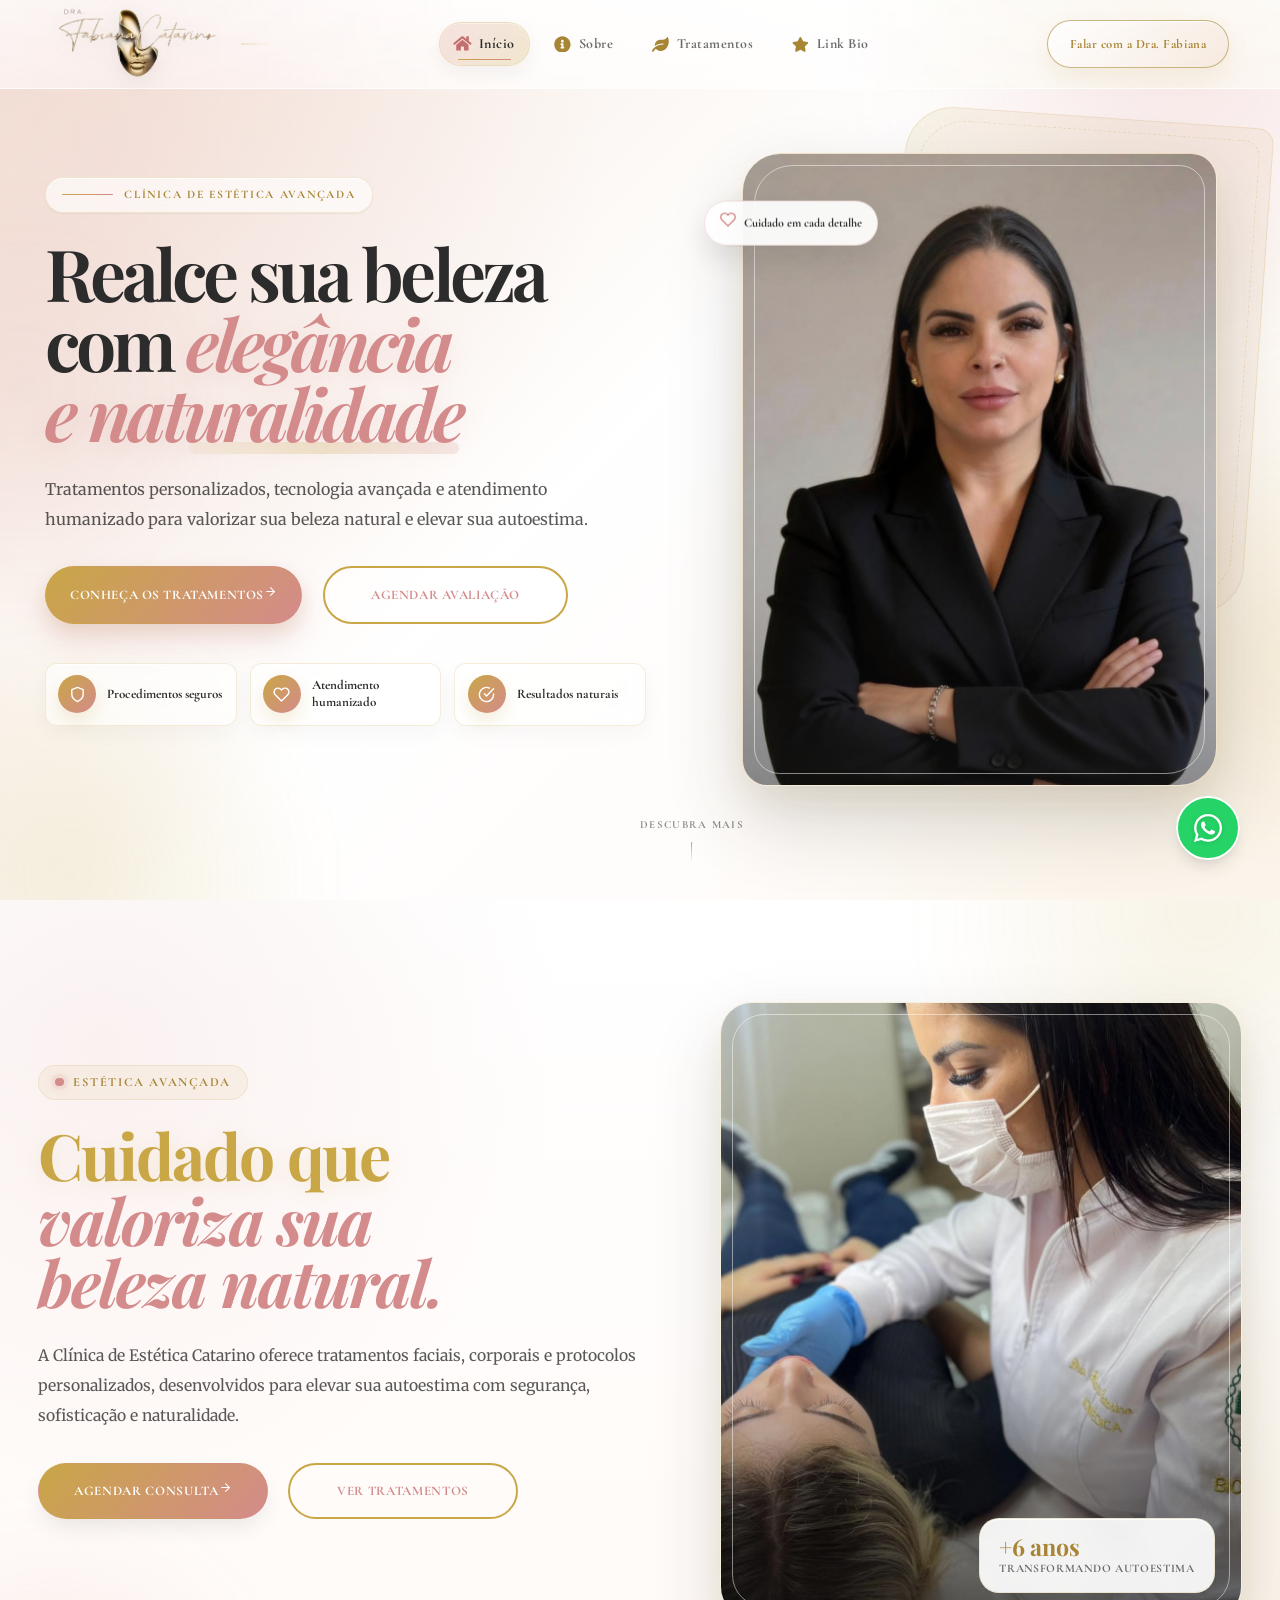
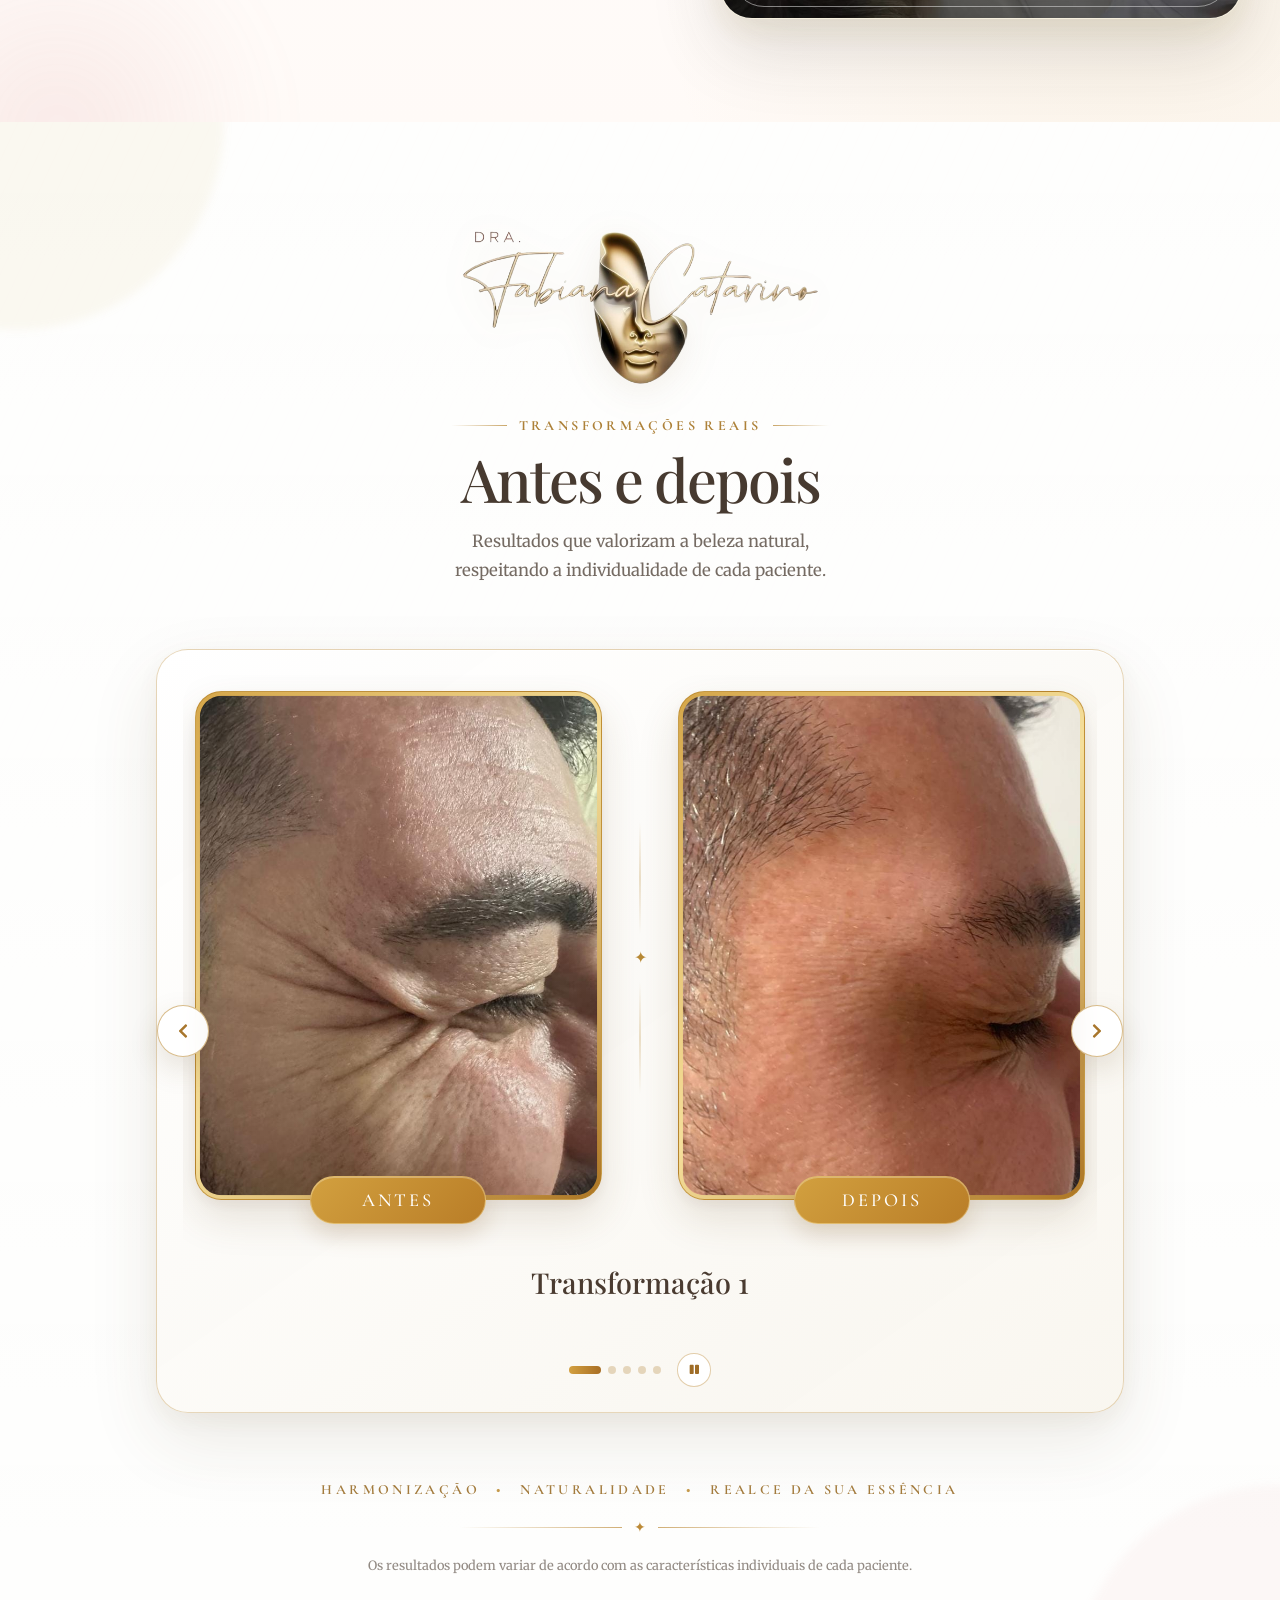
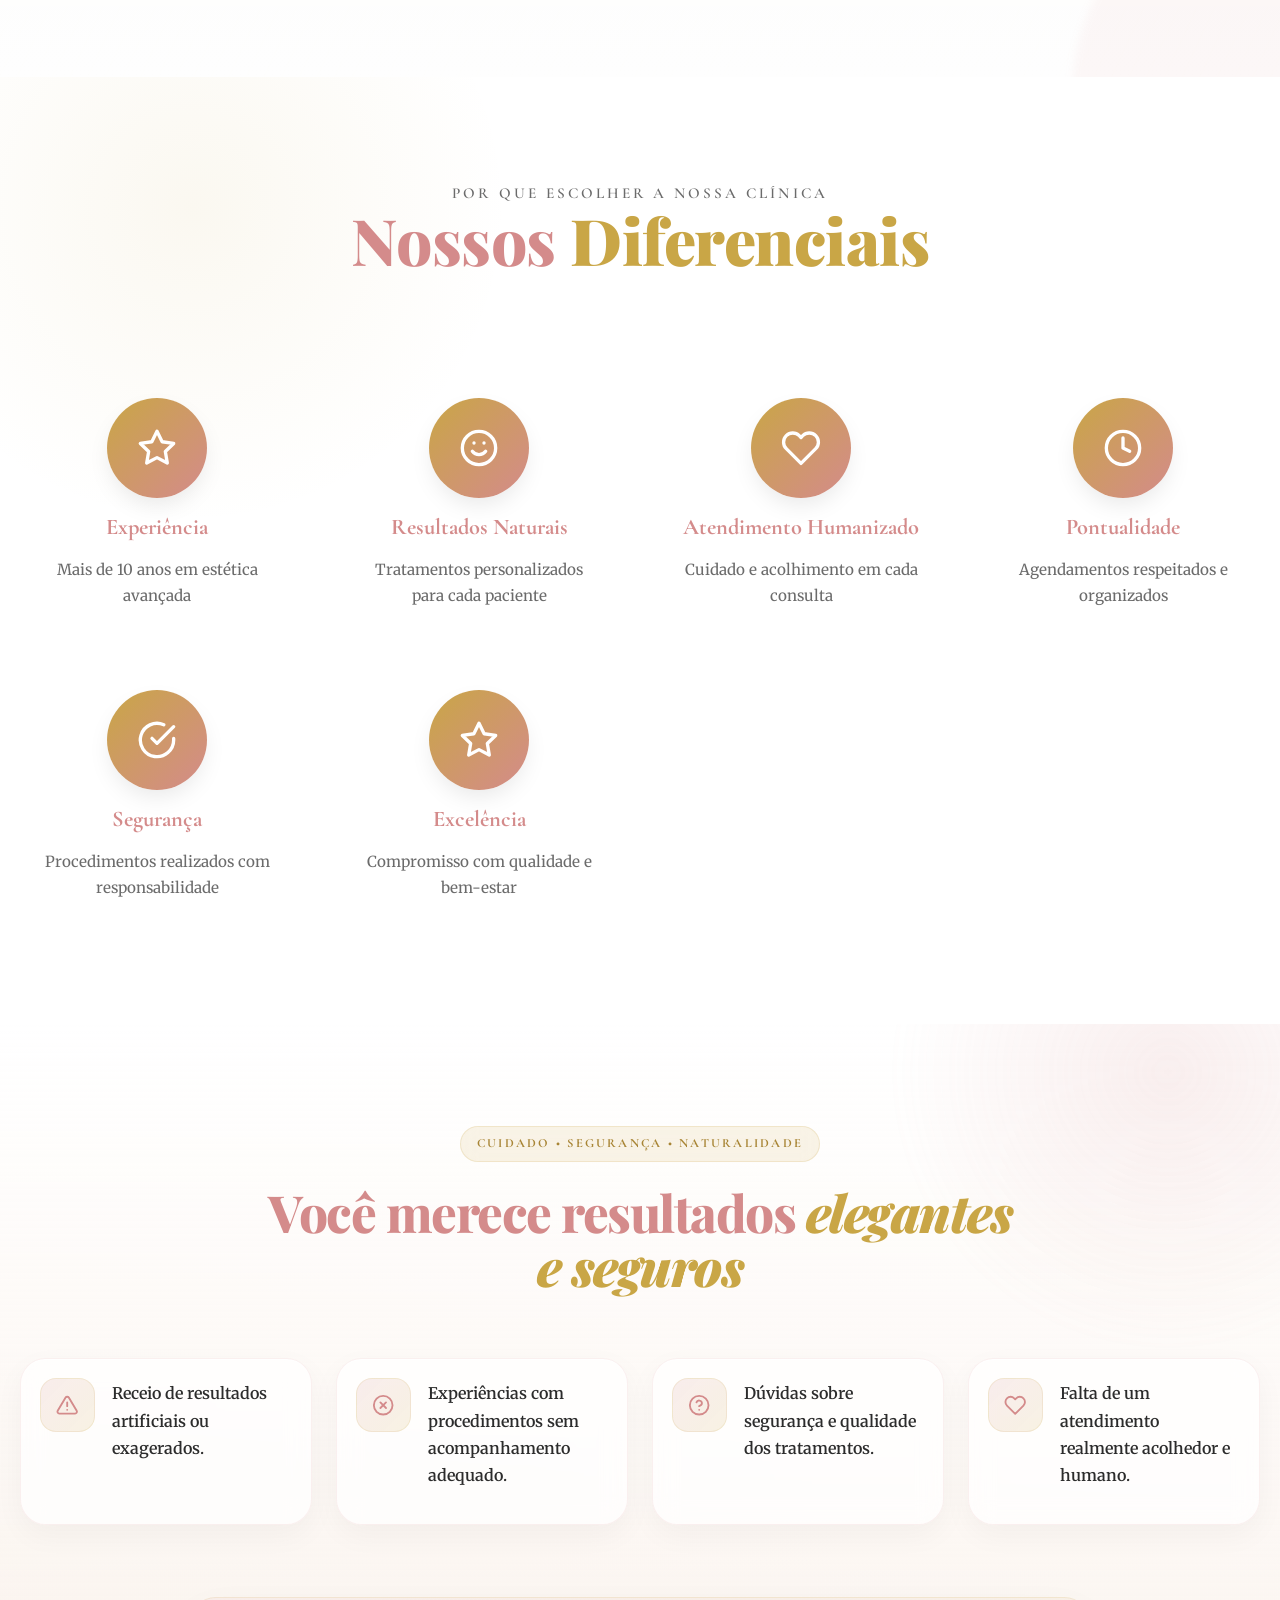
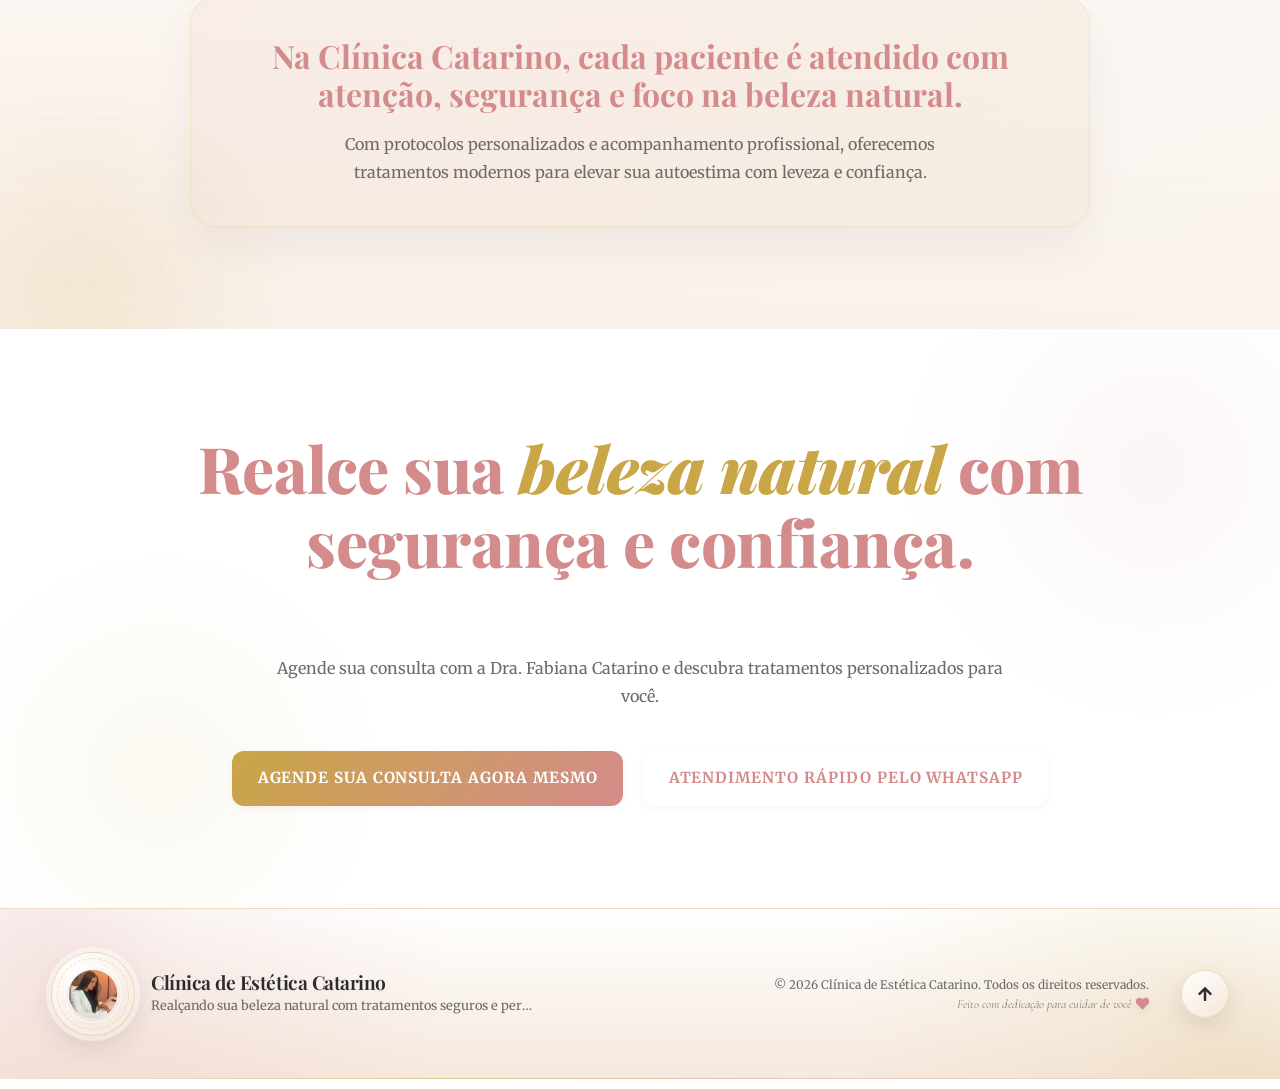
==== index.html @ 5b7b028b "Updates" ====
<!doctype html>
<html lang="pt-BR">
  <head>
    <meta charset="UTF-8" />

    <meta
      name="viewport"
      content="width=device-width, initial-scale=1, viewport-fit=cover"
    />

    <!-- =====================================================
         IDENTIDADE E SEO PRINCIPAL
    ====================================================== -->

    <title>Dra. Fabiana Catarino | Estética, Beleza e Naturalidade</title>

    <meta
      name="description"
      content="Tratamentos estéticos personalizados para valorizar sua beleza natural com cuidado, segurança e excelência. Conheça a Clínica de Estética Catarino."
    />

    <meta
      name="keywords"
      content="Dra. Fabiana Catarino, Clínica de Estética Catarino, estética facial, estética corporal, tratamentos estéticos, beleza natural, cuidados com a pele"
    />

    <meta
      name="author"
      content="Dra. Fabiana Catarino"
    />

    <meta
      name="application-name"
      content="Clínica de Estética Catarino"
    />

    <meta
      name="robots"
      content="index, follow, max-image-preview:large, max-snippet:-1, max-video-preview:-1"
    />

    <meta
      name="googlebot"
      content="index, follow, max-image-preview:large, max-snippet:-1, max-video-preview:-1"
    />

    <meta
      name="referrer"
      content="strict-origin-when-cross-origin"
    />

    <meta
      name="format-detection"
      content="telephone=yes"
    />

    <!-- =====================================================
         APARÊNCIA DO NAVEGADOR
    ====================================================== -->

    <meta
      name="theme-color"
      content="#f5e6da"
    />

    <meta
      name="color-scheme"
      content="light"
    />

    <!-- =====================================================
         URL CANÔNICA
    ====================================================== -->

    <link
      rel="canonical"
      href="https://drafabianacatarino.com.br/"
    />

    <!-- =====================================================
         FAVICONS
         Arquivos dentro de /public
    ====================================================== -->

    <link
      rel="icon"
      type="image/x-icon"
      href="/favicon.ico"
    />

    <link
      rel="icon"
      type="image/png"
      sizes="32x32"
      href="/favicon-32x32.png"
    />

    <link
      rel="icon"
      type="image/png"
      sizes="16x16"
      href="/favicon-16x16.png"
    />

    <link
      rel="apple-touch-icon"
      sizes="180x180"
      href="/apple-touch-icon.png"
    />

    <!-- =====================================================
         OPEN GRAPH
         WhatsApp, Facebook, Instagram e LinkedIn
    ====================================================== -->

    <meta
      property="og:locale"
      content="pt_BR"
    />

    <meta
      property="og:type"
      content="website"
    />

    <meta
      property="og:site_name"
      content="Clínica de Estética Catarino"
    />

    <meta
      property="og:title"
      content="Dra. Fabiana Catarino | Estética e Beleza Natural"
    />

    <meta
      property="og:description"
      content="Tratamentos estéticos personalizados para valorizar sua beleza com naturalidade, cuidado, segurança e excelência."
    />

    <meta
      property="og:url"
      content="https://drafabianacatarino.com.br/"
    />

    <meta
      property="og:image"
      content="https://drafabianacatarino.com.br/og-image.jpg"
    />

    <meta
      property="og:image:secure_url"
      content="https://drafabianacatarino.com.br/og-image.jpg"
    />

    <meta
      property="og:image:type"
      content="image/jpeg"
    />

    <meta
      property="og:image:width"
      content="1200"
    />

    <meta
      property="og:image:height"
      content="630"
    />

    <meta
      property="og:image:alt"
      content="Dra. Fabiana Catarino — tratamentos estéticos personalizados com naturalidade e excelência"
    />

    <!-- =====================================================
         X / TWITTER CARD
    ====================================================== -->

    <meta
      name="twitter:card"
      content="summary_large_image"
    />

    <meta
      name="twitter:title"
      content="Dra. Fabiana Catarino | Estética e Beleza Natural"
    />

    <meta
      name="twitter:description"
      content="Tratamentos estéticos personalizados para valorizar sua beleza com naturalidade, cuidado e excelência."
    />

    <meta
      name="twitter:image"
      content="https://drafabianacatarino.com.br/og-image.jpg"
    />

    <meta
      name="twitter:image:alt"
      content="Dra. Fabiana Catarino — estética, cuidado e beleza natural"
    />

    <!-- =====================================================
         DADOS ESTRUTURADOS
    ====================================================== -->

    <script type="application/ld+json">
      {
        "@context": "https://schema.org",
        "@type": "BeautySalon",
        "@id": "https://drafabianacatarino.com.br/#clinica",
        "name": "Clínica de Estética Catarino",
        "alternateName": "Dra. Fabiana Catarino",
        "url": "https://drafabianacatarino.com.br/",
        "logo": {
          "@type": "ImageObject",
          "url": "https://drafabianacatarino.com.br/logo.png"
        },
        "image": {
          "@type": "ImageObject",
          "url": "https://drafabianacatarino.com.br/og-image.jpg",
          "width": 1200,
          "height": 630
        },
        "description": "Tratamentos estéticos personalizados para valorizar a beleza natural com cuidado, segurança e excelência.",
        "telephone": "+55 11 92188-1464",
        "priceRange": "$$",
        "currenciesAccepted": "BRL",
        "paymentAccepted": "Dinheiro, PIX e cartão",
        "contactPoint": {
          "@type": "ContactPoint",
          "telephone": "+55 11 92188-1464",
          "contactType": "Atendimento e agendamento",
          "areaServed": "BR",
          "availableLanguage": [
            "Portuguese"
          ]
        },
        "sameAs": []
      }
    </script>
    <script type="module" crossorigin src="/assets/index-ChX_i7qS.js"></script>
    <link rel="stylesheet" crossorigin href="/assets/index-Ug-rXuHy.css">
  </head>

  <body>
    <div id="root"></div>

    <noscript>
      Você precisa habilitar o JavaScript para acessar o site da Clínica de
      Estética Catarino.
    </noscript>

  </body>
</html>
---- assets/index-Ug-rXuHy.css ----
@import"https://fonts.googleapis.com/css2?family=Cormorant+Garamond:ital,wght@0,300..700;1,300..700&family=Merriweather:ital,opsz,wght@0,18..144,300..900;1,18..144,300..900&family=Playfair+Display:ital,wght@0,400..900;1,400..900&display=swap";:root,:host{color-scheme:var(--mantine-color-scheme)}*,*:before,*:after{box-sizing:border-box}input,button,textarea,select{font:inherit}button,select{text-transform:none}body,:host{margin:0;font-family:var(--mantine-font-family);font-size:var(--mantine-font-size-md);line-height:var(--mantine-line-height);background-color:var(--mantine-color-body);color:var(--mantine-color-text);-webkit-font-smoothing:var(--mantine-webkit-font-smoothing);-moz-osx-font-smoothing:var(--mantine-moz-font-smoothing)}@media screen and (max-device-width:31.25em){body,:host{-webkit-text-size-adjust:100%}}@media(prefers-reduced-motion:reduce){[data-respect-reduced-motion] [data-reduce-motion]{transition:none;animation:none}}[data-mantine-color-scheme=light] .mantine-light-hidden,[data-mantine-color-scheme=dark] .mantine-dark-hidden{display:none}.mantine-focus-auto:focus-visible{outline:2px solid var(--mantine-primary-color-filled);outline-offset:calc(.125rem * var(--mantine-scale))}.mantine-focus-always:focus{outline:2px solid var(--mantine-primary-color-filled);outline-offset:calc(.125rem * var(--mantine-scale))}.mantine-focus-never:focus{outline:none}.mantine-active:active{transform:translateY(calc(.0625rem * var(--mantine-scale)))}fieldset:disabled .mantine-active:active{transform:none}:where([dir=rtl]) .mantine-rotate-rtl{transform:rotate(180deg)}:root,:host{--mantine-z-index-app: 100;--mantine-z-index-modal: 200;--mantine-z-index-popover: 300;--mantine-z-index-overlay: 400;--mantine-z-index-max: 9999;--mantine-scale: 1;--mantine-cursor-type: default;--mantine-webkit-font-smoothing: antialiased;--mantine-moz-font-smoothing: grayscale;--mantine-color-white: #fff;--mantine-color-black: #000;--mantine-line-height: 1.55;--mantine-font-family: -apple-system, BlinkMacSystemFont, Segoe UI, Roboto, Helvetica, Arial, sans-serif, Apple Color Emoji, Segoe UI Emoji;--mantine-font-family-monospace: ui-monospace, SFMono-Regular, Menlo, Monaco, Consolas, Liberation Mono, Courier New, monospace;--mantine-font-family-headings: -apple-system, BlinkMacSystemFont, Segoe UI, Roboto, Helvetica, Arial, sans-serif, Apple Color Emoji, Segoe UI Emoji;--mantine-heading-font-weight: 700;--mantine-heading-text-wrap: wrap;--mantine-radius-default: calc(.5rem * var(--mantine-scale));--mantine-primary-color-filled: var(--mantine-color-blue-filled);--mantine-primary-color-filled-hover: var(--mantine-color-blue-filled-hover);--mantine-primary-color-light: var(--mantine-color-blue-light);--mantine-primary-color-light-hover: var(--mantine-color-blue-light-hover);--mantine-primary-color-light-color: var(--mantine-color-blue-light-color);--mantine-breakpoint-xs: 36em;--mantine-breakpoint-sm: 48em;--mantine-breakpoint-md: 62em;--mantine-breakpoint-lg: 75em;--mantine-breakpoint-xl: 88em;--mantine-spacing-xs: calc(.625rem * var(--mantine-scale));--mantine-spacing-sm: calc(.75rem * var(--mantine-scale));--mantine-spacing-md: calc(1rem * var(--mantine-scale));--mantine-spacing-lg: calc(1.25rem * var(--mantine-scale));--mantine-spacing-xl: calc(2rem * var(--mantine-scale));--mantine-font-size-xs: calc(.75rem * var(--mantine-scale));--mantine-font-size-sm: calc(.875rem * var(--mantine-scale));--mantine-font-size-md: calc(1rem * var(--mantine-scale));--mantine-font-size-lg: calc(1.125rem * var(--mantine-scale));--mantine-font-size-xl: calc(1.25rem * var(--mantine-scale));--mantine-line-height-xs: 1.4;--mantine-line-height-sm: 1.45;--mantine-line-height-md: 1.55;--mantine-line-height-lg: 1.6;--mantine-line-height-xl: 1.65;--mantine-shadow-xs: 0 calc(.0625rem * var(--mantine-scale)) calc(.1875rem * var(--mantine-scale)) rgba(0, 0, 0, .05), 0 calc(.0625rem * var(--mantine-scale)) calc(.125rem * var(--mantine-scale)) rgba(0, 0, 0, .1);--mantine-shadow-sm: 0 calc(.0625rem * var(--mantine-scale)) calc(.1875rem * var(--mantine-scale)) rgba(0, 0, 0, .05), rgba(0, 0, 0, .05) 0 calc(.625rem * var(--mantine-scale)) calc(.9375rem * var(--mantine-scale)) calc(-.3125rem * var(--mantine-scale)), rgba(0, 0, 0, .04) 0 calc(.4375rem * var(--mantine-scale)) calc(.4375rem * var(--mantine-scale)) calc(-.3125rem * var(--mantine-scale));--mantine-shadow-md: 0 calc(.0625rem * var(--mantine-scale)) calc(.1875rem * var(--mantine-scale)) rgba(0, 0, 0, .05), rgba(0, 0, 0, .05) 0 calc(1.25rem * var(--mantine-scale)) calc(1.5625rem * var(--mantine-scale)) calc(-.3125rem * var(--mantine-scale)), rgba(0, 0, 0, .04) 0 calc(.625rem * var(--mantine-scale)) calc(.625rem * var(--mantine-scale)) calc(-.3125rem * var(--mantine-scale));--mantine-shadow-lg: 0 calc(.0625rem * var(--mantine-scale)) calc(.1875rem * var(--mantine-scale)) rgba(0, 0, 0, .05), rgba(0, 0, 0, .05) 0 calc(1.75rem * var(--mantine-scale)) calc(1.4375rem * var(--mantine-scale)) calc(-.4375rem * var(--mantine-scale)), rgba(0, 0, 0, .04) 0 calc(.75rem * var(--mantine-scale)) calc(.75rem * var(--mantine-scale)) calc(-.4375rem * var(--mantine-scale));--mantine-shadow-xl: 0 calc(.0625rem * var(--mantine-scale)) calc(.1875rem * var(--mantine-scale)) rgba(0, 0, 0, .05), rgba(0, 0, 0, .05) 0 calc(2.25rem * var(--mantine-scale)) calc(1.75rem * var(--mantine-scale)) calc(-.4375rem * var(--mantine-scale)), rgba(0, 0, 0, .04) 0 calc(1.0625rem * var(--mantine-scale)) calc(1.0625rem * var(--mantine-scale)) calc(-.4375rem * var(--mantine-scale));--mantine-radius-xs: calc(.125rem * var(--mantine-scale));--mantine-radius-sm: calc(.25rem * var(--mantine-scale));--mantine-radius-md: calc(.5rem * var(--mantine-scale));--mantine-radius-lg: calc(1rem * var(--mantine-scale));--mantine-radius-xl: calc(2rem * var(--mantine-scale));--mantine-font-weight-regular: 400;--mantine-font-weight-medium: 600;--mantine-font-weight-bold: 700;--mantine-primary-color-0: var(--mantine-color-blue-0);--mantine-primary-color-1: var(--mantine-color-blue-1);--mantine-primary-color-2: var(--mantine-color-blue-2);--mantine-primary-color-3: var(--mantine-color-blue-3);--mantine-primary-color-4: var(--mantine-color-blue-4);--mantine-primary-color-5: var(--mantine-color-blue-5);--mantine-primary-color-6: var(--mantine-color-blue-6);--mantine-primary-color-7: var(--mantine-color-blue-7);--mantine-primary-color-8: var(--mantine-color-blue-8);--mantine-primary-color-9: var(--mantine-color-blue-9);--mantine-color-dark-0: #c9c9c9;--mantine-color-dark-1: #b8b8b8;--mantine-color-dark-2: #828282;--mantine-color-dark-3: #696969;--mantine-color-dark-4: #424242;--mantine-color-dark-5: #3b3b3b;--mantine-color-dark-6: #2e2e2e;--mantine-color-dark-7: #242424;--mantine-color-dark-8: #1f1f1f;--mantine-color-dark-9: #141414;--mantine-color-gray-0: #f8f9fa;--mantine-color-gray-1: #f1f3f5;--mantine-color-gray-2: #e9ecef;--mantine-color-gray-3: #dee2e6;--mantine-color-gray-4: #ced4da;--mantine-color-gray-5: #adb5bd;--mantine-color-gray-6: #868e96;--mantine-color-gray-7: #495057;--mantine-color-gray-8: #343a40;--mantine-color-gray-9: #212529;--mantine-color-red-0: #fff5f5;--mantine-color-red-1: #ffe3e3;--mantine-color-red-2: #ffc9c9;--mantine-color-red-3: #ffa8a8;--mantine-color-red-4: #ff8787;--mantine-color-red-5: #ff6b6b;--mantine-color-red-6: #fa5252;--mantine-color-red-7: #f03e3e;--mantine-color-red-8: #e03131;--mantine-color-red-9: #c92a2a;--mantine-color-pink-0: #fff0f6;--mantine-color-pink-1: #ffdeeb;--mantine-color-pink-2: #fcc2d7;--mantine-color-pink-3: #faa2c1;--mantine-color-pink-4: #f783ac;--mantine-color-pink-5: #f06595;--mantine-color-pink-6: #e64980;--mantine-color-pink-7: #d6336c;--mantine-color-pink-8: #c2255c;--mantine-color-pink-9: #a61e4d;--mantine-color-grape-0: #f8f0fc;--mantine-color-grape-1: #f3d9fa;--mantine-color-grape-2: #eebefa;--mantine-color-grape-3: #e599f7;--mantine-color-grape-4: #da77f2;--mantine-color-grape-5: #cc5de8;--mantine-color-grape-6: #be4bdb;--mantine-color-grape-7: #ae3ec9;--mantine-color-grape-8: #9c36b5;--mantine-color-grape-9: #862e9c;--mantine-color-violet-0: #f3f0ff;--mantine-color-violet-1: #e5dbff;--mantine-color-violet-2: #d0bfff;--mantine-color-violet-3: #b197fc;--mantine-color-violet-4: #9775fa;--mantine-color-violet-5: #845ef7;--mantine-color-violet-6: #7950f2;--mantine-color-violet-7: #7048e8;--mantine-color-violet-8: #6741d9;--mantine-color-violet-9: #5f3dc4;--mantine-color-indigo-0: #edf2ff;--mantine-color-indigo-1: #dbe4ff;--mantine-color-indigo-2: #bac8ff;--mantine-color-indigo-3: #91a7ff;--mantine-color-indigo-4: #748ffc;--mantine-color-indigo-5: #5c7cfa;--mantine-color-indigo-6: #4c6ef5;--mantine-color-indigo-7: #4263eb;--mantine-color-indigo-8: #3b5bdb;--mantine-color-indigo-9: #364fc7;--mantine-color-blue-0: #e7f5ff;--mantine-color-blue-1: #d0ebff;--mantine-color-blue-2: #a5d8ff;--mantine-color-blue-3: #74c0fc;--mantine-color-blue-4: #4dabf7;--mantine-color-blue-5: #339af0;--mantine-color-blue-6: #228be6;--mantine-color-blue-7: #1c7ed6;--mantine-color-blue-8: #1971c2;--mantine-color-blue-9: #1864ab;--mantine-color-cyan-0: #e3fafc;--mantine-color-cyan-1: #c5f6fa;--mantine-color-cyan-2: #99e9f2;--mantine-color-cyan-3: #66d9e8;--mantine-color-cyan-4: #3bc9db;--mantine-color-cyan-5: #22b8cf;--mantine-color-cyan-6: #15aabf;--mantine-color-cyan-7: #1098ad;--mantine-color-cyan-8: #0c8599;--mantine-color-cyan-9: #0b7285;--mantine-color-teal-0: #e6fcf5;--mantine-color-teal-1: #c3fae8;--mantine-color-teal-2: #96f2d7;--mantine-color-teal-3: #63e6be;--mantine-color-teal-4: #38d9a9;--mantine-color-teal-5: #20c997;--mantine-color-teal-6: #12b886;--mantine-color-teal-7: #0ca678;--mantine-color-teal-8: #099268;--mantine-color-teal-9: #087f5b;--mantine-color-green-0: #ebfbee;--mantine-color-green-1: #d3f9d8;--mantine-color-green-2: #b2f2bb;--mantine-color-green-3: #8ce99a;--mantine-color-green-4: #69db7c;--mantine-color-green-5: #51cf66;--mantine-color-green-6: #40c057;--mantine-color-green-7: #37b24d;--mantine-color-green-8: #2f9e44;--mantine-color-green-9: #2b8a3e;--mantine-color-lime-0: #f4fce3;--mantine-color-lime-1: #e9fac8;--mantine-color-lime-2: #d8f5a2;--mantine-color-lime-3: #c0eb75;--mantine-color-lime-4: #a9e34b;--mantine-color-lime-5: #94d82d;--mantine-color-lime-6: #82c91e;--mantine-color-lime-7: #74b816;--mantine-color-lime-8: #66a80f;--mantine-color-lime-9: #5c940d;--mantine-color-yellow-0: #fff9db;--mantine-color-yellow-1: #fff3bf;--mantine-color-yellow-2: #ffec99;--mantine-color-yellow-3: #ffe066;--mantine-color-yellow-4: #ffd43b;--mantine-color-yellow-5: #fcc419;--mantine-color-yellow-6: #fab005;--mantine-color-yellow-7: #f59f00;--mantine-color-yellow-8: #f08c00;--mantine-color-yellow-9: #e67700;--mantine-color-orange-0: #fff4e6;--mantine-color-orange-1: #ffe8cc;--mantine-color-orange-2: #ffd8a8;--mantine-color-orange-3: #ffc078;--mantine-color-orange-4: #ffa94d;--mantine-color-orange-5: #ff922b;--mantine-color-orange-6: #fd7e14;--mantine-color-orange-7: #f76707;--mantine-color-orange-8: #e8590c;--mantine-color-orange-9: #d9480f;--mantine-h1-font-size: calc(2.125rem * var(--mantine-scale));--mantine-h1-line-height: 1.3;--mantine-h1-font-weight: 700;--mantine-h2-font-size: calc(1.625rem * var(--mantine-scale));--mantine-h2-line-height: 1.35;--mantine-h2-font-weight: 700;--mantine-h3-font-size: calc(1.375rem * var(--mantine-scale));--mantine-h3-line-height: 1.4;--mantine-h3-font-weight: 700;--mantine-h4-font-size: calc(1.125rem * var(--mantine-scale));--mantine-h4-line-height: 1.45;--mantine-h4-font-weight: 700;--mantine-h5-font-size: calc(1rem * var(--mantine-scale));--mantine-h5-line-height: 1.5;--mantine-h5-font-weight: 700;--mantine-h6-font-size: calc(.875rem * var(--mantine-scale));--mantine-h6-line-height: 1.5;--mantine-h6-font-weight: 700}:root[data-mantine-color-scheme=dark],:host([data-mantine-color-scheme="dark"]){--mantine-color-scheme: dark;--mantine-primary-color-contrast: var(--mantine-color-white);--mantine-color-bright: var(--mantine-color-white);--mantine-color-text: var(--mantine-color-dark-0);--mantine-color-body: var(--mantine-color-dark-7);--mantine-color-error: var(--mantine-color-red-8);--mantine-color-success: var(--mantine-color-teal-8);--mantine-color-placeholder: var(--mantine-color-dark-3);--mantine-color-anchor: var(--mantine-color-blue-4);--mantine-color-default: var(--mantine-color-dark-6);--mantine-color-default-hover: var(--mantine-color-dark-5);--mantine-color-default-color: var(--mantine-color-white);--mantine-color-default-border: var(--mantine-color-dark-4);--mantine-color-dimmed: var(--mantine-color-dark-2);--mantine-color-disabled: var(--mantine-color-dark-6);--mantine-color-disabled-color: var(--mantine-color-dark-3);--mantine-color-disabled-border: var(--mantine-color-dark-4);--mantine-color-dark-text: var(--mantine-color-dark-4);--mantine-color-dark-filled: var(--mantine-color-dark-8);--mantine-color-dark-filled-hover: var(--mantine-color-dark-9);--mantine-color-dark-light: rgba(10, 10, 10, 1);--mantine-color-dark-light-hover: rgba(14, 14, 14, 1);--mantine-color-dark-light-color: var(--mantine-color-dark-0);--mantine-color-dark-outline: var(--mantine-color-dark-4);--mantine-color-dark-outline-hover: rgba(66, 66, 66, .05);--mantine-color-gray-text: var(--mantine-color-gray-4);--mantine-color-gray-filled: var(--mantine-color-gray-8);--mantine-color-gray-filled-hover: var(--mantine-color-gray-9);--mantine-color-gray-light: rgba(17, 19, 21, 1);--mantine-color-gray-light-hover: rgba(23, 26, 29, 1);--mantine-color-gray-light-color: var(--mantine-color-gray-0);--mantine-color-gray-outline: var(--mantine-color-gray-4);--mantine-color-gray-outline-hover: rgba(206, 212, 218, .05);--mantine-color-red-text: var(--mantine-color-red-4);--mantine-color-red-filled: var(--mantine-color-red-8);--mantine-color-red-filled-hover: var(--mantine-color-red-9);--mantine-color-red-light: rgba(101, 21, 21, 1);--mantine-color-red-light-hover: rgba(141, 29, 29, 1);--mantine-color-red-light-color: var(--mantine-color-red-0);--mantine-color-red-outline: var(--mantine-color-red-4);--mantine-color-red-outline-hover: rgba(255, 135, 135, .05);--mantine-color-pink-text: var(--mantine-color-pink-4);--mantine-color-pink-filled: var(--mantine-color-pink-8);--mantine-color-pink-filled-hover: var(--mantine-color-pink-9);--mantine-color-pink-light: rgba(83, 15, 39, 1);--mantine-color-pink-light-hover: rgba(116, 21, 54, 1);--mantine-color-pink-light-color: var(--mantine-color-pink-0);--mantine-color-pink-outline: var(--mantine-color-pink-4);--mantine-color-pink-outline-hover: rgba(247, 131, 172, .05);--mantine-color-grape-text: var(--mantine-color-grape-4);--mantine-color-grape-filled: var(--mantine-color-grape-8);--mantine-color-grape-filled-hover: var(--mantine-color-grape-9);--mantine-color-grape-light: rgba(67, 23, 78, 1);--mantine-color-grape-light-hover: rgba(94, 32, 109, 1);--mantine-color-grape-light-color: var(--mantine-color-grape-0);--mantine-color-grape-outline: var(--mantine-color-grape-4);--mantine-color-grape-outline-hover: rgba(218, 119, 242, .05);--mantine-color-violet-text: var(--mantine-color-violet-4);--mantine-color-violet-filled: var(--mantine-color-violet-8);--mantine-color-violet-filled-hover: var(--mantine-color-violet-9);--mantine-color-violet-light: rgba(48, 31, 98, 1);--mantine-color-violet-light-hover: rgba(67, 43, 137, 1);--mantine-color-violet-light-color: var(--mantine-color-violet-0);--mantine-color-violet-outline: var(--mantine-color-violet-4);--mantine-color-violet-outline-hover: rgba(151, 117, 250, .05);--mantine-color-indigo-text: var(--mantine-color-indigo-4);--mantine-color-indigo-filled: var(--mantine-color-indigo-8);--mantine-color-indigo-filled-hover: var(--mantine-color-indigo-9);--mantine-color-indigo-light: rgba(27, 40, 100, 1);--mantine-color-indigo-light-hover: rgba(38, 55, 139, 1);--mantine-color-indigo-light-color: var(--mantine-color-indigo-0);--mantine-color-indigo-outline: var(--mantine-color-indigo-4);--mantine-color-indigo-outline-hover: rgba(116, 143, 252, .05);--mantine-color-blue-text: var(--mantine-color-blue-4);--mantine-color-blue-filled: var(--mantine-color-blue-8);--mantine-color-blue-filled-hover: var(--mantine-color-blue-9);--mantine-color-blue-light: rgba(12, 50, 86, 1);--mantine-color-blue-light-hover: rgba(17, 70, 120, 1);--mantine-color-blue-light-color: var(--mantine-color-blue-0);--mantine-color-blue-outline: var(--mantine-color-blue-4);--mantine-color-blue-outline-hover: rgba(77, 171, 247, .05);--mantine-color-cyan-text: var(--mantine-color-cyan-4);--mantine-color-cyan-filled: var(--mantine-color-cyan-8);--mantine-color-cyan-filled-hover: var(--mantine-color-cyan-9);--mantine-color-cyan-light: rgba(6, 57, 67, 1);--mantine-color-cyan-light-hover: rgba(8, 80, 93, 1);--mantine-color-cyan-light-color: var(--mantine-color-cyan-0);--mantine-color-cyan-outline: var(--mantine-color-cyan-4);--mantine-color-cyan-outline-hover: rgba(59, 201, 219, .05);--mantine-color-teal-text: var(--mantine-color-teal-4);--mantine-color-teal-filled: var(--mantine-color-teal-8);--mantine-color-teal-filled-hover: var(--mantine-color-teal-9);--mantine-color-teal-light: rgba(4, 64, 46, 1);--mantine-color-teal-light-hover: rgba(6, 89, 64, 1);--mantine-color-teal-light-color: var(--mantine-color-teal-0);--mantine-color-teal-outline: var(--mantine-color-teal-4);--mantine-color-teal-outline-hover: rgba(56, 217, 169, .05);--mantine-color-green-text: var(--mantine-color-green-4);--mantine-color-green-filled: var(--mantine-color-green-8);--mantine-color-green-filled-hover: var(--mantine-color-green-9);--mantine-color-green-light: rgba(22, 69, 31, 1);--mantine-color-green-light-hover: rgba(30, 97, 43, 1);--mantine-color-green-light-color: var(--mantine-color-green-0);--mantine-color-green-outline: var(--mantine-color-green-4);--mantine-color-green-outline-hover: rgba(105, 219, 124, .05);--mantine-color-lime-text: var(--mantine-color-lime-4);--mantine-color-lime-filled: var(--mantine-color-lime-8);--mantine-color-lime-filled-hover: var(--mantine-color-lime-9);--mantine-color-lime-light: rgba(46, 74, 7, 1);--mantine-color-lime-light-hover: rgba(64, 104, 9, 1);--mantine-color-lime-light-color: var(--mantine-color-lime-0);--mantine-color-lime-outline: var(--mantine-color-lime-4);--mantine-color-lime-outline-hover: rgba(169, 227, 75, .05);--mantine-color-yellow-text: var(--mantine-color-yellow-4);--mantine-color-yellow-filled: var(--mantine-color-yellow-8);--mantine-color-yellow-filled-hover: var(--mantine-color-yellow-9);--mantine-color-yellow-light: rgba(115, 60, 0, 1);--mantine-color-yellow-light-hover: rgba(161, 83, 0, 1);--mantine-color-yellow-light-color: var(--mantine-color-yellow-0);--mantine-color-yellow-outline: var(--mantine-color-yellow-4);--mantine-color-yellow-outline-hover: rgba(255, 212, 59, .05);--mantine-color-orange-text: var(--mantine-color-orange-4);--mantine-color-orange-filled: var(--mantine-color-orange-8);--mantine-color-orange-filled-hover: var(--mantine-color-orange-9);--mantine-color-orange-light: rgba(109, 36, 8, 1);--mantine-color-orange-light-hover: rgba(152, 50, 11, 1);--mantine-color-orange-light-color: var(--mantine-color-orange-0);--mantine-color-orange-outline: var(--mantine-color-orange-4);--mantine-color-orange-outline-hover: rgba(255, 169, 77, .05)}:root[data-mantine-color-scheme=light],:host([data-mantine-color-scheme="light"]){--mantine-color-scheme: light;--mantine-primary-color-contrast: var(--mantine-color-white);--mantine-color-bright: var(--mantine-color-black);--mantine-color-text: #000;--mantine-color-body: #fff;--mantine-color-error: var(--mantine-color-red-6);--mantine-color-success: var(--mantine-color-teal-8);--mantine-color-placeholder: var(--mantine-color-gray-5);--mantine-color-anchor: var(--mantine-color-blue-6);--mantine-color-default: var(--mantine-color-white);--mantine-color-default-hover: var(--mantine-color-gray-0);--mantine-color-default-color: var(--mantine-color-black);--mantine-color-default-border: var(--mantine-color-gray-4);--mantine-color-dimmed: var(--mantine-color-gray-6);--mantine-color-disabled: var(--mantine-color-gray-2);--mantine-color-disabled-color: var(--mantine-color-gray-5);--mantine-color-disabled-border: var(--mantine-color-gray-3);--mantine-color-dark-text: var(--mantine-color-dark-filled);--mantine-color-dark-filled: var(--mantine-color-dark-6);--mantine-color-dark-filled-hover: var(--mantine-color-dark-7);--mantine-color-dark-light: var(--mantine-color-dark-1);--mantine-color-dark-light-hover: var(--mantine-color-dark-2);--mantine-color-dark-light-color: var(--mantine-color-dark-9);--mantine-color-dark-outline: var(--mantine-color-dark-6);--mantine-color-dark-outline-hover: rgba(46, 46, 46, .05);--mantine-color-gray-text: var(--mantine-color-gray-filled);--mantine-color-gray-filled: var(--mantine-color-gray-6);--mantine-color-gray-filled-hover: var(--mantine-color-gray-7);--mantine-color-gray-light: var(--mantine-color-gray-1);--mantine-color-gray-light-hover: var(--mantine-color-gray-2);--mantine-color-gray-light-color: var(--mantine-color-gray-9);--mantine-color-gray-outline: var(--mantine-color-gray-6);--mantine-color-gray-outline-hover: rgba(134, 142, 150, .05);--mantine-color-red-text: var(--mantine-color-red-filled);--mantine-color-red-filled: var(--mantine-color-red-6);--mantine-color-red-filled-hover: var(--mantine-color-red-7);--mantine-color-red-light: var(--mantine-color-red-1);--mantine-color-red-light-hover: var(--mantine-color-red-2);--mantine-color-red-light-color: var(--mantine-color-red-9);--mantine-color-red-outline: var(--mantine-color-red-6);--mantine-color-red-outline-hover: rgba(250, 82, 82, .05);--mantine-color-pink-text: var(--mantine-color-pink-filled);--mantine-color-pink-filled: var(--mantine-color-pink-6);--mantine-color-pink-filled-hover: var(--mantine-color-pink-7);--mantine-color-pink-light: var(--mantine-color-pink-1);--mantine-color-pink-light-hover: var(--mantine-color-pink-2);--mantine-color-pink-light-color: var(--mantine-color-pink-9);--mantine-color-pink-outline: var(--mantine-color-pink-6);--mantine-color-pink-outline-hover: rgba(230, 73, 128, .05);--mantine-color-grape-text: var(--mantine-color-grape-filled);--mantine-color-grape-filled: var(--mantine-color-grape-6);--mantine-color-grape-filled-hover: var(--mantine-color-grape-7);--mantine-color-grape-light: var(--mantine-color-grape-1);--mantine-color-grape-light-hover: var(--mantine-color-grape-2);--mantine-color-grape-light-color: var(--mantine-color-grape-9);--mantine-color-grape-outline: var(--mantine-color-grape-6);--mantine-color-grape-outline-hover: rgba(190, 75, 219, .05);--mantine-color-violet-text: var(--mantine-color-violet-filled);--mantine-color-violet-filled: var(--mantine-color-violet-6);--mantine-color-violet-filled-hover: var(--mantine-color-violet-7);--mantine-color-violet-light: var(--mantine-color-violet-1);--mantine-color-violet-light-hover: var(--mantine-color-violet-2);--mantine-color-violet-light-color: var(--mantine-color-violet-9);--mantine-color-violet-outline: var(--mantine-color-violet-6);--mantine-color-violet-outline-hover: rgba(121, 80, 242, .05);--mantine-color-indigo-text: var(--mantine-color-indigo-filled);--mantine-color-indigo-filled: var(--mantine-color-indigo-6);--mantine-color-indigo-filled-hover: var(--mantine-color-indigo-7);--mantine-color-indigo-light: var(--mantine-color-indigo-1);--mantine-color-indigo-light-hover: var(--mantine-color-indigo-2);--mantine-color-indigo-light-color: var(--mantine-color-indigo-9);--mantine-color-indigo-outline: var(--mantine-color-indigo-6);--mantine-color-indigo-outline-hover: rgba(76, 110, 245, .05);--mantine-color-blue-text: var(--mantine-color-blue-filled);--mantine-color-blue-filled: var(--mantine-color-blue-6);--mantine-color-blue-filled-hover: var(--mantine-color-blue-7);--mantine-color-blue-light: var(--mantine-color-blue-1);--mantine-color-blue-light-hover: var(--mantine-color-blue-2);--mantine-color-blue-light-color: var(--mantine-color-blue-9);--mantine-color-blue-outline: var(--mantine-color-blue-6);--mantine-color-blue-outline-hover: rgba(34, 139, 230, .05);--mantine-color-cyan-text: var(--mantine-color-cyan-filled);--mantine-color-cyan-filled: var(--mantine-color-cyan-6);--mantine-color-cyan-filled-hover: var(--mantine-color-cyan-7);--mantine-color-cyan-light: var(--mantine-color-cyan-1);--mantine-color-cyan-light-hover: var(--mantine-color-cyan-2);--mantine-color-cyan-light-color: var(--mantine-color-cyan-9);--mantine-color-cyan-outline: var(--mantine-color-cyan-6);--mantine-color-cyan-outline-hover: rgba(21, 170, 191, .05);--mantine-color-teal-text: var(--mantine-color-teal-filled);--mantine-color-teal-filled: var(--mantine-color-teal-6);--mantine-color-teal-filled-hover: var(--mantine-color-teal-7);--mantine-color-teal-light: var(--mantine-color-teal-1);--mantine-color-teal-light-hover: var(--mantine-color-teal-2);--mantine-color-teal-light-color: var(--mantine-color-teal-9);--mantine-color-teal-outline: var(--mantine-color-teal-6);--mantine-color-teal-outline-hover: rgba(18, 184, 134, .05);--mantine-color-green-text: var(--mantine-color-green-filled);--mantine-color-green-filled: var(--mantine-color-green-6);--mantine-color-green-filled-hover: var(--mantine-color-green-7);--mantine-color-green-light: var(--mantine-color-green-1);--mantine-color-green-light-hover: var(--mantine-color-green-2);--mantine-color-green-light-color: var(--mantine-color-green-9);--mantine-color-green-outline: var(--mantine-color-green-6);--mantine-color-green-outline-hover: rgba(64, 192, 87, .05);--mantine-color-lime-text: var(--mantine-color-lime-filled);--mantine-color-lime-filled: var(--mantine-color-lime-6);--mantine-color-lime-filled-hover: var(--mantine-color-lime-7);--mantine-color-lime-light: var(--mantine-color-lime-1);--mantine-color-lime-light-hover: var(--mantine-color-lime-2);--mantine-color-lime-light-color: var(--mantine-color-lime-9);--mantine-color-lime-outline: var(--mantine-color-lime-6);--mantine-color-lime-outline-hover: rgba(130, 201, 30, .05);--mantine-color-yellow-text: var(--mantine-color-yellow-filled);--mantine-color-yellow-filled: var(--mantine-color-yellow-6);--mantine-color-yellow-filled-hover: var(--mantine-color-yellow-7);--mantine-color-yellow-light: var(--mantine-color-yellow-1);--mantine-color-yellow-light-hover: var(--mantine-color-yellow-2);--mantine-color-yellow-light-color: var(--mantine-color-yellow-9);--mantine-color-yellow-outline: var(--mantine-color-yellow-6);--mantine-color-yellow-outline-hover: rgba(250, 176, 5, .05);--mantine-color-orange-text: var(--mantine-color-orange-filled);--mantine-color-orange-filled: var(--mantine-color-orange-6);--mantine-color-orange-filled-hover: var(--mantine-color-orange-7);--mantine-color-orange-light: var(--mantine-color-orange-1);--mantine-color-orange-light-hover: var(--mantine-color-orange-2);--mantine-color-orange-light-color: var(--mantine-color-orange-9);--mantine-color-orange-outline: var(--mantine-color-orange-6);--mantine-color-orange-outline-hover: rgba(253, 126, 20, .05)}.m_d57069b5{--scrollarea-scrollbar-size: calc(.75rem * var(--mantine-scale));position:relative;overflow:hidden}.m_d57069b5:where([data-autosize]) .m_b1336c6{min-width:min-content}.m_c0783ff9{scrollbar-width:none;overscroll-behavior:var(--scrollarea-over-scroll-behavior);-ms-overflow-style:none;-webkit-overflow-scrolling:touch;width:100%;height:100%}.m_c0783ff9::-webkit-scrollbar{display:none}.m_c0783ff9:where([data-scrollbars=xy],[data-scrollbars=y]):where([data-offset-scrollbars=xy],[data-offset-scrollbars=y],[data-offset-scrollbars=present]):where([data-vertical-hidden]){padding-inline-end:0;padding-inline-start:0}.m_c0783ff9:where([data-scrollbars=xy],[data-scrollbars=y]):where([data-offset-scrollbars=xy],[data-offset-scrollbars=y],[data-offset-scrollbars=present]):not([data-vertical-hidden]){padding-inline-end:var(--scrollarea-scrollbar-size);padding-inline-start:unset}.m_c0783ff9:where([data-scrollbars=xy],[data-scrollbars=x]):where([data-offset-scrollbars=xy],[data-offset-scrollbars=x],[data-offset-scrollbars=present]):where([data-horizontal-hidden]){padding-bottom:0}.m_c0783ff9:where([data-scrollbars=xy],[data-scrollbars=x]):where([data-offset-scrollbars=xy],[data-offset-scrollbars=x],[data-offset-scrollbars=present]):not([data-horizontal-hidden]){padding-bottom:var(--scrollarea-scrollbar-size)}.m_f8f631dd{min-width:100%;display:table}.m_c44ba933{user-select:none;touch-action:none;box-sizing:border-box;transition:background-color .15s ease,opacity .15s ease;padding:calc(var(--scrollarea-scrollbar-size) / 5);display:flex;background-color:transparent;flex-direction:row}@media(hover:hover){:where([data-mantine-color-scheme=light]) .m_c44ba933:hover{background-color:var(--mantine-color-gray-0)}:where([data-mantine-color-scheme=light]) .m_c44ba933:hover>.m_d8b5e363{background-color:#00000080}:where([data-mantine-color-scheme=dark]) .m_c44ba933:hover{background-color:var(--mantine-color-dark-8)}:where([data-mantine-color-scheme=dark]) .m_c44ba933:hover>.m_d8b5e363{background-color:#ffffff80}}@media(hover:none){:where([data-mantine-color-scheme=light]) .m_c44ba933:active{background-color:var(--mantine-color-gray-0)}:where([data-mantine-color-scheme=light]) .m_c44ba933:active>.m_d8b5e363{background-color:#00000080}:where([data-mantine-color-scheme=dark]) .m_c44ba933:active{background-color:var(--mantine-color-dark-8)}:where([data-mantine-color-scheme=dark]) .m_c44ba933:active>.m_d8b5e363{background-color:#ffffff80}}.m_c44ba933:where([data-hidden],[data-state=hidden]){display:none}.m_c44ba933:where([data-orientation=vertical]){width:var(--scrollarea-scrollbar-size);top:0;bottom:var(--sa-corner-width);inset-inline-end:0}.m_c44ba933:where([data-orientation=horizontal]){height:var(--scrollarea-scrollbar-size);flex-direction:column;bottom:0;inset-inline-start:0;inset-inline-end:var(--sa-corner-width)}.m_d8b5e363{flex:1;border-radius:var(--scrollarea-scrollbar-size);position:relative;transition:background-color .15s ease;overflow:hidden;opacity:var(--thumb-opacity)}.m_d8b5e363:before{content:"";position:absolute;top:50%;left:50%;transform:translate(-50%,-50%);width:100%;height:100%;min-width:calc(2.75rem * var(--mantine-scale));min-height:calc(2.75rem * var(--mantine-scale))}:where([data-mantine-color-scheme=light]) .m_d8b5e363{background-color:#0006}:where([data-mantine-color-scheme=dark]) .m_d8b5e363{background-color:#fff6}.m_21657268{position:absolute;opacity:0;transition:opacity .15s ease;display:block;inset-inline-end:0;bottom:0}:where([data-mantine-color-scheme=light]) .m_21657268{background-color:var(--mantine-color-gray-0)}:where([data-mantine-color-scheme=dark]) .m_21657268{background-color:var(--mantine-color-dark-8)}.m_21657268:where([data-hovered]){opacity:1}.m_21657268:where([data-hidden]){display:none}.m_b1336c6{min-width:100%}.m_87cf2631{background-color:transparent;cursor:pointer;border:0;padding:0;appearance:none;font-size:var(--mantine-font-size-md);text-align:start;text-decoration:none;color:inherit;touch-action:manipulation;-webkit-tap-highlight-color:transparent}.m_515a97f8{border:0;clip:rect(0 0 0 0);height:calc(.0625rem * var(--mantine-scale));width:calc(.0625rem * var(--mantine-scale));margin:calc(-.0625rem * var(--mantine-scale));overflow:hidden;padding:0;position:absolute;white-space:nowrap}.m_1b7284a3{--paper-radius: var(--mantine-radius-default);outline:0;-webkit-tap-highlight-color:transparent;display:block;touch-action:manipulation;text-decoration:none;border-radius:var(--paper-radius);box-shadow:var(--paper-shadow);background-color:var(--mantine-color-body)}[data-mantine-color-scheme=light] .m_1b7284a3{--paper-border-color: var(--mantine-color-gray-3)}[data-mantine-color-scheme=dark] .m_1b7284a3{--paper-border-color: var(--mantine-color-dark-4)}.m_1b7284a3:where([data-with-border]){border:calc(.0625rem * var(--mantine-scale)) solid var(--paper-border-color)}.m_9814e45f{inset:0;position:absolute;background:var(--overlay-bg, rgba(0, 0, 0, .6));-webkit-backdrop-filter:var(--overlay-filter);backdrop-filter:var(--overlay-filter);border-radius:var(--overlay-radius, 0);z-index:var(--overlay-z-index)}.m_9814e45f:where([data-fixed]){position:fixed}.m_9814e45f:where([data-center]){display:flex;align-items:center;justify-content:center}.m_38a85659{position:absolute;border:1px solid var(--popover-border-color);padding:var(--mantine-spacing-sm) var(--mantine-spacing-md);box-shadow:var(--popover-shadow, none);border-radius:var(--popover-radius, var(--mantine-radius-default))}.m_38a85659:where([data-fixed]){position:fixed}.m_38a85659:focus{outline:none}:where([data-mantine-color-scheme=light]) .m_38a85659{--popover-border-color: var(--mantine-color-gray-2);background-color:var(--mantine-color-white)}:where([data-mantine-color-scheme=dark]) .m_38a85659{--popover-border-color: var(--mantine-color-dark-4);background-color:var(--mantine-color-dark-6)}.m_a31dc6c1{background-color:inherit;border:1px solid var(--popover-border-color);z-index:1}.m_3d7bc908{position:fixed;inset:0}.m_5ae2e3c{--loader-size-xs: calc(1.125rem * var(--mantine-scale));--loader-size-sm: calc(1.375rem * var(--mantine-scale));--loader-size-md: calc(2.25rem * var(--mantine-scale));--loader-size-lg: calc(2.75rem * var(--mantine-scale));--loader-size-xl: calc(3.625rem * var(--mantine-scale));--loader-size: var(--loader-size-md);--loader-color: var(--mantine-primary-color-filled)}@keyframes m_5d2b3b9d{0%{transform:scale(.6);opacity:0}50%,to{transform:scale(1)}}.m_7a2bd4cd{position:relative;width:var(--loader-size);height:var(--loader-size);display:flex;gap:calc(var(--loader-size) / 5)}.m_870bb79{flex:1;background:var(--loader-color);animation:m_5d2b3b9d 1.2s cubic-bezier(0,.5,.5,1) infinite;border-radius:calc(.125rem * var(--mantine-scale))}.m_870bb79:nth-of-type(1){animation-delay:-.24s}.m_870bb79:nth-of-type(2){animation-delay:-.12s}.m_870bb79:nth-of-type(3){animation-delay:0}@keyframes m_aac34a1{0%,to{transform:scale(1);opacity:1}50%{transform:scale(.6);opacity:.5}}.m_4e3f22d7{display:flex;justify-content:center;align-items:center;gap:calc(var(--loader-size) / 10);position:relative;width:var(--loader-size);height:var(--loader-size)}.m_870c4af{width:calc(var(--loader-size) / 3 - var(--loader-size) / 15);height:calc(var(--loader-size) / 3 - var(--loader-size) / 15);border-radius:50%;background:var(--loader-color);animation:m_aac34a1 .8s infinite linear}.m_870c4af:nth-child(2){animation-delay:.4s}@keyframes m_f8e89c4b{0%{transform:rotate(0)}to{transform:rotate(360deg)}}.m_b34414df{display:inline-block;width:var(--loader-size);height:var(--loader-size)}.m_b34414df:after{content:"";display:block;width:var(--loader-size);height:var(--loader-size);border-radius:calc(625rem * var(--mantine-scale));border-width:calc(var(--loader-size) / 8);border-style:solid;border-color:var(--loader-color) var(--loader-color) var(--loader-color) transparent;animation:m_f8e89c4b 1.2s linear infinite}.m_8d3f4000{--ai-size-xs: calc(1.125rem * var(--mantine-scale));--ai-size-sm: calc(1.375rem * var(--mantine-scale));--ai-size-md: calc(1.75rem * var(--mantine-scale));--ai-size-lg: calc(2.125rem * var(--mantine-scale));--ai-size-xl: calc(2.75rem * var(--mantine-scale));--ai-size-input-xs: calc(1.875rem * var(--mantine-scale));--ai-size-input-sm: calc(2.25rem * var(--mantine-scale));--ai-size-input-md: calc(2.625rem * var(--mantine-scale));--ai-size-input-lg: calc(3.125rem * var(--mantine-scale));--ai-size-input-xl: calc(3.75rem * var(--mantine-scale));--ai-size: var(--ai-size-md);--ai-color: var(--mantine-color-white);line-height:1;display:inline-flex;align-items:center;justify-content:center;position:relative;user-select:none;overflow:hidden;width:var(--ai-size);height:var(--ai-size);min-width:var(--ai-size);min-height:var(--ai-size);border-radius:var(--ai-radius, var(--mantine-radius-default));background:var(--ai-bg, var(--mantine-primary-color-filled));color:var(--ai-color, var(--mantine-color-white));border:var(--ai-bd, calc(.0625rem * var(--mantine-scale)) solid transparent);cursor:pointer}@media(hover:hover){.m_8d3f4000:hover:where(:not([data-loading],:disabled,[data-disabled])){background-color:var(--ai-hover, var(--mantine-primary-color-filled-hover));color:var(--ai-hover-color, var(--ai-color))}}@media(hover:none){.m_8d3f4000:active:where(:not([data-loading],:disabled,[data-disabled])){background-color:var(--ai-hover, var(--mantine-primary-color-filled-hover));color:var(--ai-hover-color, var(--ai-color))}}.m_8d3f4000[data-loading]{cursor:not-allowed}.m_8d3f4000[data-loading] .m_8d3afb97{opacity:0;transform:translateY(100%)}.m_8d3f4000:where(:disabled:not([data-loading]),[data-disabled]:not([data-loading])){cursor:not-allowed;border:calc(.0625rem * var(--mantine-scale)) solid transparent;color:var(--mantine-color-disabled-color);background:var(--mantine-color-disabled)}.m_8d3f4000:where(:disabled:not([data-loading]),[data-disabled]:not([data-loading])):active{transform:none}.m_302b9fb1{inset:calc(-.0625rem * var(--mantine-scale));position:absolute;border-radius:var(--ai-radius, var(--mantine-radius-default));display:flex;align-items:center;justify-content:center}:where([data-mantine-color-scheme=light]) .m_302b9fb1{background-color:#ffffff26}:where([data-mantine-color-scheme=dark]) .m_302b9fb1{background-color:#00000026}.m_1a0f1b21{--ai-border-width: calc(.0625rem * var(--mantine-scale));display:flex}.m_1a0f1b21 :where(*):focus{position:relative;z-index:1}.m_1a0f1b21[data-orientation=horizontal]{flex-direction:row}.m_1a0f1b21[data-orientation=horizontal] .m_8d3f4000:not(:only-child):first-child,.m_1a0f1b21[data-orientation=horizontal] .m_437b6484:not(:only-child):first-child{border-end-end-radius:0;border-start-end-radius:0;border-inline-end-width:calc(var(--ai-border-width) / 2)}.m_1a0f1b21[data-orientation=horizontal] .m_8d3f4000:not(:only-child):last-child,.m_1a0f1b21[data-orientation=horizontal] .m_437b6484:not(:only-child):last-child{border-end-start-radius:0;border-start-start-radius:0;border-inline-start-width:calc(var(--ai-border-width) / 2)}.m_1a0f1b21[data-orientation=horizontal] .m_8d3f4000:not(:only-child):not(:first-child):not(:last-child),.m_1a0f1b21[data-orientation=horizontal] .m_437b6484:not(:only-child):not(:first-child):not(:last-child){border-radius:0;border-inline-width:calc(var(--ai-border-width) / 2)}.m_1a0f1b21[data-orientation=vertical]{flex-direction:column}.m_1a0f1b21[data-orientation=vertical] .m_8d3f4000:not(:only-child):first-child,.m_1a0f1b21[data-orientation=vertical] .m_437b6484:not(:only-child):first-child{border-end-start-radius:0;border-end-end-radius:0;border-bottom-width:calc(var(--ai-border-width) / 2)}.m_1a0f1b21[data-orientation=vertical] .m_8d3f4000:not(:only-child):last-child,.m_1a0f1b21[data-orientation=vertical] .m_437b6484:not(:only-child):last-child{border-start-start-radius:0;border-start-end-radius:0;border-top-width:calc(var(--ai-border-width) / 2)}.m_1a0f1b21[data-orientation=vertical] .m_8d3f4000:not(:only-child):not(:first-child):not(:last-child),.m_1a0f1b21[data-orientation=vertical] .m_437b6484:not(:only-child):not(:first-child):not(:last-child){border-radius:0;border-bottom-width:calc(var(--ai-border-width) / 2);border-top-width:calc(var(--ai-border-width) / 2)}.m_8d3afb97{display:flex;align-items:center;justify-content:center;transition:transform .15s ease,opacity .1s ease;width:100%;height:100%}.m_437b6484{--section-height-xs: calc(1.125rem * var(--mantine-scale));--section-height-sm: calc(1.375rem * var(--mantine-scale));--section-height-md: calc(1.75rem * var(--mantine-scale));--section-height-lg: calc(2.125rem * var(--mantine-scale));--section-height-xl: calc(2.75rem * var(--mantine-scale));--section-height-input-xs: calc(1.875rem * var(--mantine-scale));--section-height-input-sm: calc(2.25rem * var(--mantine-scale));--section-height-input-md: calc(2.625rem * var(--mantine-scale));--section-height-input-lg: calc(3.125rem * var(--mantine-scale));--section-height-input-xl: calc(3.75rem * var(--mantine-scale));--section-padding-x-xs: calc(.375rem * var(--mantine-scale));--section-padding-x-sm: calc(.5rem * var(--mantine-scale));--section-padding-x-md: calc(.625rem * var(--mantine-scale));--section-padding-x-lg: calc(.75rem * var(--mantine-scale));--section-padding-x-xl: calc(1rem * var(--mantine-scale));--section-height: var(--section-height-sm);--section-padding-x: var(--section-padding-x-sm);--section-color: var(--mantine-color-white);font-weight:var(--mantine-font-weight-medium);width:auto;border-radius:var(--section-radius, var(--mantine-radius-default));font-size:var(--section-fz, var(--mantine-font-size-sm));background:var(--section-bg, var(--mantine-primary-color-filled));border:var(--section-bd, calc(.0625rem * var(--mantine-scale)) solid transparent);color:var(--section-color, var(--mantine-color-white));height:var(--section-height, var(--section-height-sm));padding-inline:var(--section-padding-x, var(--section-padding-x-sm));vertical-align:middle;line-height:1;display:inline-flex;align-items:center;justify-content:center}.m_86a44da5{--cb-size-xs: calc(1.125rem * var(--mantine-scale));--cb-size-sm: calc(1.375rem * var(--mantine-scale));--cb-size-md: calc(1.75rem * var(--mantine-scale));--cb-size-lg: calc(2.125rem * var(--mantine-scale));--cb-size-xl: calc(2.75rem * var(--mantine-scale));--cb-size: var(--cb-size-md);--cb-icon-size: 70%;--cb-radius: var(--mantine-radius-default);line-height:1;display:inline-flex;align-items:center;justify-content:center;position:relative;user-select:none;width:var(--cb-size);height:var(--cb-size);min-width:var(--cb-size);min-height:var(--cb-size);border-radius:var(--cb-radius)}:where([data-mantine-color-scheme=light]) .m_86a44da5{color:var(--mantine-color-gray-7)}:where([data-mantine-color-scheme=dark]) .m_86a44da5{color:var(--mantine-color-dark-1)}.m_86a44da5[data-disabled],.m_86a44da5:disabled{cursor:not-allowed;opacity:.6}@media(hover:hover){:where([data-mantine-color-scheme=light]) .m_220c80f2:where(:not([data-disabled],:disabled)):hover{background-color:var(--mantine-color-gray-0)}:where([data-mantine-color-scheme=dark]) .m_220c80f2:where(:not([data-disabled],:disabled)):hover{background-color:var(--mantine-color-dark-6)}}@media(hover:none){:where([data-mantine-color-scheme=light]) .m_220c80f2:where(:not([data-disabled],:disabled)):active{background-color:var(--mantine-color-gray-0)}:where([data-mantine-color-scheme=dark]) .m_220c80f2:where(:not([data-disabled],:disabled)):active{background-color:var(--mantine-color-dark-6)}}.m_4081bf90{display:flex;flex-direction:row;flex-wrap:var(--group-wrap, wrap);justify-content:var(--group-justify, flex-start);align-items:var(--group-align, center);gap:var(--group-gap, var(--mantine-spacing-md))}.m_4081bf90:where([data-grow])>*{flex-grow:1;max-width:var(--group-child-width)}.m_615af6c9{line-height:1;padding:0;margin:0;font-weight:var(--mantine-font-weight-regular);font-size:var(--mantine-font-size-md)}.m_b5489c3c{display:flex;justify-content:space-between;align-items:center;padding:var(--mb-padding, var(--mantine-spacing-md));padding-inline-end:calc(var(--mb-padding, var(--mantine-spacing-md)) - calc(.3125rem * var(--mantine-scale)));position:sticky;top:0;background-color:var(--mantine-color-body);z-index:1000;min-height:calc(3.75rem * var(--mantine-scale));transition:padding-inline-end .1s}.m_60c222c7{position:fixed;width:100%;top:0;bottom:0;z-index:var(--mb-z-index);pointer-events:none}.m_fd1ab0aa{pointer-events:all;box-shadow:var(--mb-shadow, var(--mantine-shadow-xl))}.m_fd1ab0aa [data-mantine-scrollbar]{z-index:1001}[data-offset-scrollbars] .m_fd1ab0aa:has([data-mantine-scrollbar]) .m_b5489c3c{padding-inline-end:calc(var(--mb-padding, var(--mantine-spacing-md)) + calc(.3125rem * var(--mantine-scale)))}.m_606cb269{margin-inline-start:auto}.m_5df29311{padding:var(--mb-padding, var(--mantine-spacing-md));padding-top:var(--mb-padding, var(--mantine-spacing-md))}.m_5df29311:where(:not(:only-child)){padding-top:0}.m_6c018570{position:relative;margin-top:var(--input-margin-top, 0rem);margin-bottom:var(--input-margin-bottom, 0rem);--input-height-xs: calc(1.875rem * var(--mantine-scale));--input-height-sm: calc(2.25rem * var(--mantine-scale));--input-height-md: calc(2.625rem * var(--mantine-scale));--input-height-lg: calc(3.125rem * var(--mantine-scale));--input-height-xl: calc(3.75rem * var(--mantine-scale));--input-padding-y-xs: calc(.3125rem * var(--mantine-scale));--input-padding-y-sm: calc(.375rem * var(--mantine-scale));--input-padding-y-md: calc(.5rem * var(--mantine-scale));--input-padding-y-lg: calc(.625rem * var(--mantine-scale));--input-padding-y-xl: calc(.8125rem * var(--mantine-scale));--input-height: var(--input-height-sm);--input-radius: var(--mantine-radius-default);--input-cursor: text;--input-line-height: calc(var(--input-height) - calc(.125rem * var(--mantine-scale)));--input-padding: calc(var(--input-height) / 3);--input-padding-inline-start: var(--input-padding);--input-padding-inline-end: var(--input-padding);--input-placeholder-color: var(--mantine-color-placeholder);--input-color: var(--mantine-color-text);--input-disabled-bg: var(--mantine-color-disabled);--input-disabled-color: var(--mantine-color-disabled-color);--input-left-section-size: var(--input-left-section-width, calc(var(--input-height) - calc(.125rem * var(--mantine-scale))));--input-right-section-size: var( --input-right-section-width, calc(var(--input-height) - calc(.125rem * var(--mantine-scale))) );--input-size: var(--input-height);--section-y: calc(.0625rem * var(--mantine-scale));--left-section-start: calc(.0625rem * var(--mantine-scale));--left-section-border-radius: var(--input-radius) 0 0 var(--input-radius);--right-section-end: calc(.0625rem * var(--mantine-scale));--right-section-border-radius: 0 var(--input-radius) var(--input-radius) 0}.m_6c018570[data-variant=unstyled]{--input-padding: 0;--input-padding-y: 0;--input-padding-inline-start: 0;--input-padding-inline-end: 0}.m_6c018570[data-pointer]{--input-cursor: pointer}.m_6c018570[data-with-bottom-section]{--input-bottom-section-height: calc(1.75rem * var(--mantine-scale))}.m_6c018570[data-multiline]{--input-padding-y-xs: calc(.28125rem * var(--mantine-scale));--input-padding-y-sm: calc(.34375rem * var(--mantine-scale));--input-padding-y-md: calc(.4375rem * var(--mantine-scale));--input-padding-y-lg: calc(.59375rem * var(--mantine-scale));--input-padding-y-xl: calc(.8125rem * var(--mantine-scale));--input-size: auto;--input-line-height: var(--mantine-line-height)}.m_6c018570[data-with-left-section]{--input-padding-inline-start: var(--input-left-section-size)}.m_6c018570[data-with-right-section]{--input-padding-inline-end: var(--input-right-section-size)}.m_6c018570[data-size=xs] .m_6c018570[data-with-right-section]:has([data-combined-clear-section]){--input-padding-inline-end: calc(2.5625rem * var(--mantine-scale))}.m_6c018570[data-size=sm] .m_6c018570[data-with-right-section]:has([data-combined-clear-section]){--input-padding-inline-end: calc(3.125rem * var(--mantine-scale))}.m_6c018570[data-size=md] .m_6c018570[data-with-right-section]:has([data-combined-clear-section]){--input-padding-inline-end: calc(3.75rem * var(--mantine-scale))}.m_6c018570[data-size=lg] .m_6c018570[data-with-right-section]:has([data-combined-clear-section]){--input-padding-inline-end: calc(4.5rem * var(--mantine-scale))}.m_6c018570[data-size=xl] .m_6c018570[data-with-right-section]:has([data-combined-clear-section]){--input-padding-inline-end: calc(5.5625rem * var(--mantine-scale))}[data-mantine-color-scheme=light] .m_6c018570[data-variant=default]{--input-bd: var(--mantine-color-gray-4);--input-bg: var(--mantine-color-white);--input-bd-focus: var(--mantine-primary-color-filled)}[data-mantine-color-scheme=light] .m_6c018570[data-variant=filled]{--input-bd: transparent;--input-bg: var(--mantine-color-gray-1);--input-bd-focus: var(--mantine-primary-color-filled)}[data-mantine-color-scheme=light] .m_6c018570[data-variant=unstyled]{--input-bd: transparent;--input-bg: transparent;--input-bd-focus: transparent}[data-mantine-color-scheme=dark] .m_6c018570[data-variant=default]{--input-bd: var(--mantine-color-dark-4);--input-bg: var(--mantine-color-dark-6);--input-bd-focus: var(--mantine-primary-color-filled)}[data-mantine-color-scheme=dark] .m_6c018570[data-variant=filled]{--input-bd: transparent;--input-bg: var(--mantine-color-dark-5);--input-bd-focus: var(--mantine-primary-color-filled)}[data-mantine-color-scheme=dark] .m_6c018570[data-variant=unstyled]{--input-bd: transparent;--input-bg: transparent;--input-bd-focus: transparent}[data-mantine-color-scheme] .m_6c018570[data-error]:not([data-variant=unstyled]){--input-bd: var(--mantine-color-error)}[data-mantine-color-scheme] .m_6c018570[data-error]{--input-color: var(--mantine-color-error);--input-placeholder-color: var(--mantine-color-error);--input-section-color: var(--mantine-color-error)}[data-mantine-color-scheme] .m_6c018570[data-success]:not([data-variant=unstyled]){--input-bd: var(--mantine-color-success)}[data-mantine-color-scheme] .m_6c018570[data-success]{--input-section-color: var(--mantine-color-success)}:where([dir=rtl]) .m_6c018570{--left-section-border-radius: 0 var(--input-radius) var(--input-radius) 0;--right-section-border-radius: var(--input-radius) 0 0 var(--input-radius)}.m_6c018570[dir=ltr]{--left-section-border-radius: var(--input-radius) 0 0 var(--input-radius);--right-section-border-radius: 0 var(--input-radius) var(--input-radius) 0}.m_8fb7ebe7{-webkit-tap-highlight-color:transparent;appearance:none;resize:var(--input-resize, none);display:block;width:100%;transition:border-color .1s ease;text-align:var(--input-text-align, start);color:var(--input-color);border:calc(.0625rem * var(--mantine-scale)) solid var(--input-bd);background-color:var(--input-bg);font-family:var(--input-font-family, var(--mantine-font-family));height:var(--input-size);min-height:var(--input-height);line-height:var(--input-line-height);font-size:var(--_input-fz, var(--input-fz, var(--mantine-font-size-md)));border-radius:var(--input-radius);padding-inline-start:var(--input-padding-inline-start);padding-inline-end:var(--input-padding-inline-end);padding-top:var(--input-padding-y, 0rem);padding-bottom:var(--input-padding-y, 0rem);cursor:var(--input-cursor);overflow:var(--input-overflow)}.m_8fb7ebe7[data-no-overflow]{--input-overflow: hidden}.m_8fb7ebe7[data-monospace]{--input-font-family: var(--mantine-font-family-monospace);--_input-fz: calc(var(--input-fz) - calc(.125rem * var(--mantine-scale)))}.m_8fb7ebe7:focus,.m_8fb7ebe7:focus-within{outline:none;--input-bd: var(--input-bd-focus)}.m_6c018570[data-error] .m_8fb7ebe7:focus,.m_6c018570[data-error] .m_8fb7ebe7:focus-within{--input-bd: var(--mantine-color-error)}.m_6c018570[data-success] .m_8fb7ebe7:focus,.m_6c018570[data-success] .m_8fb7ebe7:focus-within{--input-bd: var(--mantine-color-success)}.m_8fb7ebe7::placeholder{color:var(--input-placeholder-color);opacity:1}.m_8fb7ebe7::-webkit-inner-spin-button,.m_8fb7ebe7::-webkit-outer-spin-button,.m_8fb7ebe7::-webkit-search-decoration,.m_8fb7ebe7::-webkit-search-cancel-button,.m_8fb7ebe7::-webkit-search-results-button,.m_8fb7ebe7::-webkit-search-results-decoration{appearance:none}.m_8fb7ebe7[type=number]{-moz-appearance:textfield}.m_8fb7ebe7:disabled,.m_8fb7ebe7[data-disabled]{cursor:not-allowed;opacity:.6;background-color:var(--input-disabled-bg);color:var(--input-disabled-color)}.m_8fb7ebe7:has(input:disabled){cursor:not-allowed;opacity:.6;background-color:var(--input-disabled-bg);color:var(--input-disabled-color)}.m_8fb7ebe7[readonly]{caret-color:transparent}[data-with-bottom-section] .m_8fb7ebe7{padding-bottom:calc(var(--input-padding-y, 0rem) + var(--input-bottom-section-height))}.m_93f4ed57{position:absolute;bottom:calc(.0625rem * var(--mantine-scale));left:calc(.0625rem * var(--mantine-scale));right:calc(.0625rem * var(--mantine-scale));height:var(--input-bottom-section-height);display:flex;align-items:center;justify-content:flex-start;padding-inline:var(--input-padding);border-radius:0 0 var(--input-radius) var(--input-radius);pointer-events:all;color:var(--mantine-color-dimmed);font-size:var(--input-fz, var(--mantine-font-size-sm))}.m_82577fc2{pointer-events:var(--section-pointer-events);position:absolute;z-index:1;inset-inline-start:var(--section-start);inset-inline-end:var(--section-end);bottom:var(--section-y);top:var(--section-y);display:flex;align-items:center;justify-content:center;width:var(--section-size);border-radius:var(--section-border-radius);color:var(--input-section-color, var(--mantine-color-dimmed))}.m_82577fc2[data-position=right]{--section-pointer-events: var(--input-right-section-pointer-events);--section-end: var(--right-section-end);--section-size: var(--input-right-section-size);--section-border-radius: var(--right-section-border-radius)}.m_6c018570[data-size=xs] .m_82577fc2[data-position=right]:has([data-combined-clear-section]){--section-size: calc(2.5625rem * var(--mantine-scale))}.m_6c018570[data-size=sm] .m_82577fc2[data-position=right]:has([data-combined-clear-section]){--section-size: calc(3.125rem * var(--mantine-scale))}.m_6c018570[data-size=md] .m_82577fc2[data-position=right]:has([data-combined-clear-section]){--section-size: calc(3.75rem * var(--mantine-scale))}.m_6c018570[data-size=lg] .m_82577fc2[data-position=right]:has([data-combined-clear-section]){--section-size: calc(4.5rem * var(--mantine-scale))}.m_6c018570[data-size=xl] .m_82577fc2[data-position=right]:has([data-combined-clear-section]){--section-size: calc(5.5625rem * var(--mantine-scale))}.m_82577fc2[data-position=left]{--section-pointer-events: var(--input-left-section-pointer-events);--section-start: var(--left-section-start);--section-size: var(--input-left-section-size);--section-border-radius: var(--left-section-border-radius)}.m_88bacfd0{color:var(--input-placeholder-color, var(--mantine-color-placeholder))}.m_6c018570[data-error] .m_88bacfd0{--input-placeholder-color: var(--input-color, var(--mantine-color-placeholder))}.m_46b77525{line-height:var(--mantine-line-height)}.m_8fdc1311{display:inline-block;font-weight:var(--mantine-font-weight-medium);overflow-wrap:break-word;cursor:default;-webkit-tap-highlight-color:transparent;font-size:var(--input-label-size, var(--mantine-font-size-sm))}.m_78a94662{color:var(--input-asterisk-color, var(--mantine-color-error))}.m_8f816625,.m_9d9d40e0,.m_fe47ce59{word-wrap:break-word;line-height:1.2;display:block;margin:0;padding:0}.m_8f816625{color:var(--mantine-color-error);font-size:var(--input-error-size, calc(var(--mantine-font-size-sm) - calc(.125rem * var(--mantine-scale))))}.m_9d9d40e0{color:var(--mantine-color-success);font-size:var(--input-success-size, calc(var(--mantine-font-size-sm) - calc(.125rem * var(--mantine-scale))))}.m_fe47ce59{color:var(--mantine-color-dimmed);font-size:var(--input-description-size, calc(var(--mantine-font-size-sm) - calc(.125rem * var(--mantine-scale))))}.m_8bffd616{display:flex}.m_96b553a6{--transition-duration: .15s;top:0;left:0;position:absolute;z-index:0;transition-property:transform,width,height;transition-timing-function:ease;transition-duration:0ms}.m_96b553a6:where([data-initialized]){transition-duration:var(--transition-duration)}.m_96b553a6:where([data-hidden]){display:none}.m_9bdbb667{--accordion-radius: var(--mantine-radius-default)}.m_df78851f{overflow-wrap:break-word}.m_4ba554d4{padding:var(--mantine-spacing-md);padding-top:calc(var(--mantine-spacing-xs) / 2)}.m_8fa820a0{margin:0;padding:0;width:100%}.m_4ba585b8{width:100%;display:flex;align-items:center;flex-direction:row-reverse;padding-inline:var(--mantine-spacing-md);opacity:1;cursor:pointer;background-color:transparent;color:var(--mantine-color-bright)}.m_4ba585b8:where([data-chevron-position=left]){flex-direction:row;padding-inline-start:0}.m_4ba585b8:where(:disabled,[data-disabled]){opacity:.4;cursor:not-allowed}@media(hover:hover){:where([data-mantine-color-scheme=light]) .m_6939a5e9:where(:not(:disabled,[data-disabled])):hover,:where([data-mantine-color-scheme=light]) .m_4271d21b:where(:not(:disabled,[data-disabled])):hover{background-color:var(--mantine-color-gray-0)}:where([data-mantine-color-scheme=dark]) .m_6939a5e9:where(:not(:disabled,[data-disabled])):hover,:where([data-mantine-color-scheme=dark]) .m_4271d21b:where(:not(:disabled,[data-disabled])):hover{background-color:var(--mantine-color-dark-6)}}@media(hover:none){:where([data-mantine-color-scheme=light]) .m_6939a5e9:where(:not(:disabled,[data-disabled])):active,:where([data-mantine-color-scheme=light]) .m_4271d21b:where(:not(:disabled,[data-disabled])):active{background-color:var(--mantine-color-gray-0)}:where([data-mantine-color-scheme=dark]) .m_6939a5e9:where(:not(:disabled,[data-disabled])):active,:where([data-mantine-color-scheme=dark]) .m_4271d21b:where(:not(:disabled,[data-disabled])):active{background-color:var(--mantine-color-dark-6)}}.m_df3ffa0f{color:inherit;font-weight:var(--mantine-font-weight-regular);flex:1;overflow:hidden;text-overflow:ellipsis;padding-top:var(--mantine-spacing-sm);padding-bottom:var(--mantine-spacing-sm)}.m_3f35ae96{display:flex;align-items:center;justify-content:flex-start;transition:transform var(--accordion-transition-duration, .2s) ease;width:var(--accordion-chevron-size, calc(.9375rem * var(--mantine-scale)));min-width:var(--accordion-chevron-size, calc(.9375rem * var(--mantine-scale)));transform:rotate(0)}.m_3f35ae96:where([data-rotate]){transform:rotate(180deg)}.m_3f35ae96:where([data-position=left]){margin-inline-end:var(--mantine-spacing-md);margin-inline-start:var(--mantine-spacing-md)}.m_9bd771fe{display:flex;align-items:center;justify-content:center;margin-inline-end:var(--mantine-spacing-sm)}.m_9bd771fe:where([data-chevron-position=left]){margin-inline-end:0;margin-inline-start:var(--mantine-spacing-lg)}:where([data-mantine-color-scheme=light]) .m_9bd7b098{--item-border-color: var(--mantine-color-gray-3);--item-filled-color: var(--mantine-color-gray-0)}:where([data-mantine-color-scheme=dark]) .m_9bd7b098{--item-border-color: var(--mantine-color-dark-4);--item-filled-color: var(--mantine-color-dark-6)}.m_fe19b709{border-bottom:1px solid var(--item-border-color)}.m_1f921b3b{border:1px solid var(--item-border-color);transition:background-color .15s ease}.m_1f921b3b:where([data-active]){background-color:var(--item-filled-color)}.m_1f921b3b:first-of-type{border-start-start-radius:var(--accordion-radius);border-start-end-radius:var(--accordion-radius)}.m_1f921b3b:first-of-type>[data-accordion-control]{border-start-start-radius:var(--accordion-radius);border-start-end-radius:var(--accordion-radius)}.m_1f921b3b:last-of-type{border-end-start-radius:var(--accordion-radius);border-end-end-radius:var(--accordion-radius)}.m_1f921b3b:last-of-type>[data-accordion-control]{border-end-start-radius:var(--accordion-radius);border-end-end-radius:var(--accordion-radius)}.m_1f921b3b+.m_1f921b3b{border-top:0}.m_2cdf939a{border-radius:var(--accordion-radius)}.m_2cdf939a:where([data-active]){background-color:var(--item-filled-color)}.m_9f59b069{background-color:var(--item-filled-color);border-radius:var(--accordion-radius);border:calc(.0625rem * var(--mantine-scale)) solid transparent;transition:background-color .15s ease}.m_9f59b069[data-active]{border-color:var(--item-border-color)}:where([data-mantine-color-scheme=light]) .m_9f59b069[data-active]{background-color:var(--mantine-color-white)}:where([data-mantine-color-scheme=dark]) .m_9f59b069[data-active]{background-color:var(--mantine-color-dark-7)}.m_9f59b069+.m_9f59b069{margin-top:var(--mantine-spacing-md)}.m_7f854edf{position:fixed;z-index:var(--affix-z-index);inset-inline-start:var(--affix-left);inset-inline-end:var(--affix-right);top:var(--affix-top);bottom:var(--affix-bottom)}.m_66836ed3{--alert-radius: var(--mantine-radius-default);--alert-bg: var(--mantine-primary-color-light);--alert-bd: calc(.0625rem * var(--mantine-scale)) solid transparent;--alert-color: var(--mantine-primary-color-light-color);padding:var(--mantine-spacing-md) var(--mantine-spacing-md);border-radius:var(--alert-radius);position:relative;overflow:hidden;background-color:var(--alert-bg);border:var(--alert-bd);color:var(--alert-color)}.m_a5d60502{display:flex}.m_667c2793{flex:1;display:flex;flex-direction:column;gap:var(--mantine-spacing-xs)}.m_6a03f287{display:flex;align-items:center;justify-content:space-between;font-size:var(--mantine-font-size-sm);font-weight:var(--mantine-font-weight-bold)}.m_6a03f287:where([data-with-close-button]){padding-inline-end:var(--mantine-spacing-md)}.m_698f4f23{display:block;overflow:hidden;text-overflow:ellipsis}.m_667f2a6a{line-height:1;width:calc(1.25rem * var(--mantine-scale));height:calc(1.25rem * var(--mantine-scale));display:flex;align-items:center;justify-content:flex-start;margin-inline-end:var(--mantine-spacing-md);margin-top:calc(.0625rem * var(--mantine-scale))}.m_7fa78076{text-overflow:ellipsis;overflow:hidden;font-size:var(--mantine-font-size-sm)}:where([data-mantine-color-scheme=light]) .m_7fa78076{color:var(--mantine-color-black)}:where([data-mantine-color-scheme=dark]) .m_7fa78076{color:var(--mantine-color-white)}.m_7fa78076:where([data-variant=filled]){color:var(--alert-color)}.m_7fa78076:where([data-variant=white]){color:var(--mantine-color-black)}.m_87f54839{width:calc(1.25rem * var(--mantine-scale));height:calc(1.25rem * var(--mantine-scale));color:var(--alert-color)}.m_b6d8b162{-webkit-tap-highlight-color:transparent;text-decoration:none;font-size:var(--text-fz, var(--mantine-font-size-md));line-height:var(--text-lh, var(--mantine-line-height-md));font-weight:var(--mantine-font-weight-regular);text-wrap:var(--text-text-wrap, var(--mantine-text-wrap));margin:0;padding:0}.m_b6d8b162:where([data-truncate]){overflow:hidden;text-overflow:ellipsis;white-space:nowrap}.m_b6d8b162:where([data-truncate=start]){direction:rtl;text-align:end}:where([dir=rtl]) .m_b6d8b162:where([data-truncate=start]){direction:ltr;text-align:start}.m_b6d8b162:where([data-variant=gradient]){background-image:var(--text-gradient);background-clip:text;-webkit-background-clip:text;-webkit-text-fill-color:transparent}.m_b6d8b162:where([data-line-clamp]){overflow:hidden;text-overflow:ellipsis;display:-webkit-box;-webkit-line-clamp:var(--text-line-clamp);-webkit-box-orient:vertical}.m_b6d8b162:where([data-inherit]){line-height:inherit;font-weight:inherit;font-size:inherit}.m_b6d8b162:where([data-inline]){line-height:1}.m_849cf0da{color:var(--mantine-color-anchor);text-decoration:none;appearance:none;border:none;display:inline;padding:0;margin:0;background-color:transparent;cursor:pointer}@media(hover:hover){.m_849cf0da:where([data-underline=hover]):hover{text-decoration:underline}}@media(hover:none){.m_849cf0da:where([data-underline=hover]):active{text-decoration:underline}}.m_849cf0da:where([data-underline=not-hover]){text-decoration:underline}@media(hover:hover){.m_849cf0da:where([data-underline=not-hover]):hover{text-decoration:none}}@media(hover:none){.m_849cf0da:where([data-underline=not-hover]):active{text-decoration:none}}.m_849cf0da:where([data-underline=always]){text-decoration:underline}.m_849cf0da:where([data-variant=gradient]),.m_849cf0da:where([data-variant=gradient]):hover{text-decoration:none}.m_849cf0da:where([data-line-clamp]){display:-webkit-box}.m_48204f9b{width:var(--slider-size);height:var(--slider-size);position:relative;border-radius:100%;display:flex;align-items:center;justify-content:center;user-select:none}.m_48204f9b:focus-within{outline:2px solid var(--mantine-primary-color-filled);outline-offset:calc(.125rem * var(--mantine-scale))}.m_48204f9b{--slider-size: calc(3.75rem * var(--mantine-scale));--thumb-size: calc(var(--slider-size) / 5)}:where([data-mantine-color-scheme=light]) .m_48204f9b{background-color:var(--mantine-color-gray-1)}:where([data-mantine-color-scheme=dark]) .m_48204f9b{background-color:var(--mantine-color-dark-5)}.m_bb9cdbad{position:absolute;inset:calc(.0625rem * var(--mantine-scale));border-radius:var(--slider-size);pointer-events:none}.m_481dd586{width:calc(.125rem * var(--mantine-scale));position:absolute;top:0;bottom:0;left:calc(50% - 1px);transform:rotate(var(--angle))}.m_481dd586:before{content:"";position:absolute;top:calc(var(--thumb-size) / 3);left:calc(.03125rem * var(--mantine-scale));width:calc(.0625rem * var(--mantine-scale));height:calc(var(--thumb-size) / 1.5);transform:translate(-50%,-50%)}:where([data-mantine-color-scheme=light]) .m_481dd586:before{background-color:var(--mantine-color-gray-4)}:where([data-mantine-color-scheme=dark]) .m_481dd586:before{background-color:var(--mantine-color-dark-3)}.m_481dd586[data-label]:after{min-width:calc(1.125rem * var(--mantine-scale));text-align:center;content:attr(data-label);position:absolute;top:calc(-1.5rem * var(--mantine-scale));left:calc(-.4375rem * var(--mantine-scale));transform:rotate(calc(360deg - var(--angle)));font-size:var(--mantine-font-size-xs)}.m_bc02ba3d{position:absolute;inset-block:0;inset-inline-start:calc(50% - 1.5px);inset-inline-end:0;height:100%;width:calc(.1875rem * var(--mantine-scale));outline:none;pointer-events:none}.m_bc02ba3d:before{content:"";position:absolute;right:0;top:0;height:min(var(--thumb-size),calc(var(--slider-size) / 2));width:calc(.1875rem * var(--mantine-scale))}:where([data-mantine-color-scheme=light]) .m_bc02ba3d:before{background-color:var(--mantine-color-gray-7)}:where([data-mantine-color-scheme=dark]) .m_bc02ba3d:before{background-color:var(--mantine-color-dark-1)}.m_bb8e875b{font-size:var(--mantine-font-size-xs)}.m_89ab340[data-resizing]{--app-shell-transition-duration: 0ms !important}.m_89ab340[data-disabled]{--app-shell-header-offset: 0rem !important;--app-shell-navbar-offset: 0rem !important;--app-shell-aside-offset: 0rem !important;--app-shell-footer-offset: 0rem !important}.m_89ab340[data-mode=static]{display:grid;grid-template-columns:var(--app-shell-navbar-width, 0) 1fr var(--app-shell-aside-width, 0);grid-template-rows:auto 1fr auto;position:relative;height:100%;overflow:auto}[data-mantine-color-scheme=light] .m_89ab340{--app-shell-border-color: var(--mantine-color-gray-3)}[data-mantine-color-scheme=dark] .m_89ab340{--app-shell-border-color: var(--mantine-color-dark-4)}.m_45252eee,.m_9cdde9a,.m_3b16f56b,.m_8983817,.m_3840c879{transition-duration:var(--app-shell-transition-duration);transition-timing-function:var(--app-shell-transition-timing-function)}.m_45252eee,.m_9cdde9a{position:fixed;display:flex;flex-direction:column;top:var(--app-shell-header-offset, 0rem);height:calc(100dvh - var(--app-shell-header-offset, 0rem) - var(--app-shell-footer-offset, 0rem));background-color:var(--mantine-color-body);transition-property:transform,top,height}:where([data-mode=static]) .m_45252eee,:where([data-mode=static]) .m_9cdde9a{position:var(--app-shell-navbar-position, fixed);grid-row:var(--app-shell-navbar-grid-row, auto);height:100%}:where([data-layout=alt]) .m_45252eee,:where([data-layout=alt]) .m_9cdde9a{top:0rem;height:100dvh}:where([data-mode=static][data-layout=alt]) .m_45252eee,:where([data-mode=static][data-layout=alt]) .m_9cdde9a{grid-row:1 / -1;height:100%}.m_45252eee{inset-inline-start:0;width:var(--app-shell-navbar-width);transition-property:transform,top,height;transform:var(--app-shell-navbar-transform);z-index:var(--app-shell-navbar-z-index)}:where([data-mode=static]) .m_45252eee{grid-column:var(--app-shell-navbar-grid-column, auto);display:var(--app-shell-navbar-display, flex)}:where([dir=rtl]) .m_45252eee{transform:var(--app-shell-navbar-transform-rtl)}.m_45252eee:where([data-with-border]){border-inline-end:1px solid var(--app-shell-border-color)}.m_9cdde9a{inset-inline-end:0;width:var(--app-shell-aside-width);transform:var(--app-shell-aside-transform);z-index:var(--app-shell-aside-z-index)}:where([data-mode=static]) .m_9cdde9a{position:var(--app-shell-aside-position, fixed);grid-column:var(--app-shell-aside-grid-column, auto);grid-row:var(--app-shell-aside-grid-row, auto);display:var(--app-shell-aside-display, flex)}:where([dir=rtl]) .m_9cdde9a{transform:var(--app-shell-aside-transform-rtl)}.m_9cdde9a:where([data-with-border]){border-inline-start:1px solid var(--app-shell-border-color)}:where([data-mode=static][data-layout=alt]) .m_9cdde9a{grid-row:1 / -1}:where([data-scroll-locked]) .m_9cdde9a{visibility:var(--app-shell-aside-scroll-locked-visibility)}.m_8983817{padding-inline-start:calc(var(--app-shell-navbar-offset, 0rem) + var(--app-shell-padding));padding-inline-end:calc(var(--app-shell-aside-offset, 0rem) + var(--app-shell-padding));padding-top:calc(var(--app-shell-header-offset, 0rem) + var(--app-shell-padding));padding-bottom:calc(var(--app-shell-footer-offset, 0rem) + var(--app-shell-padding));min-height:100dvh;transition-property:padding}:where([data-mode=static]) .m_8983817{padding-inline-start:var(--app-shell-padding);padding-inline-end:var(--app-shell-padding);padding-top:var(--app-shell-padding);padding-bottom:var(--app-shell-padding);min-height:auto;grid-column:var(--app-shell-main-column-start, 1) / var(--app-shell-main-column-end, -1);grid-row:var(--app-shell-main-grid-row, 2)}.m_3b16f56b,.m_3840c879{position:fixed;inset-inline:0;transition-property:transform,margin-inline-start,margin-inline-end;background-color:var(--mantine-color-body)}:where([data-mode=static]) .m_3b16f56b,:where([data-mode=static]) .m_3840c879{position:var(--app-shell-header-position, fixed);grid-column:var(--app-shell-header-grid-column, auto)}:where([data-layout=alt]) .m_3b16f56b,:where([data-layout=alt]) .m_3840c879{margin-inline-start:var(--app-shell-navbar-offset, 0rem);margin-inline-end:var(--app-shell-aside-offset, 0rem)}:where([data-mode=static][data-layout=alt]) .m_3b16f56b,:where([data-mode=static][data-layout=alt]) .m_3840c879{grid-column:var(--app-shell-main-column-start, 1) / var(--app-shell-main-column-end, -1);margin-inline-start:0rem;margin-inline-end:0rem}.m_3b16f56b{top:0;height:var(--app-shell-header-height);background-color:var(--mantine-color-body);transform:var(--app-shell-header-transform);z-index:var(--app-shell-header-z-index)}:where([data-mode=static]) .m_3b16f56b{grid-row:var(--app-shell-header-grid-row, auto)}.m_3b16f56b:where([data-with-border]){border-bottom:1px solid var(--app-shell-border-color)}.m_3840c879{bottom:0;height:calc(var(--app-shell-footer-height) + env(safe-area-inset-bottom));padding-bottom:env(safe-area-inset-bottom);transform:var(--app-shell-footer-transform);z-index:var(--app-shell-footer-z-index)}:where([data-mode=static]) .m_3840c879{position:var(--app-shell-footer-position, fixed);grid-column:var(--app-shell-footer-grid-column, auto);grid-row:var(--app-shell-footer-grid-row, auto)}:where([data-mode=static][data-layout=alt]) .m_3840c879{grid-column:var(--app-shell-main-column-start, 1) / var(--app-shell-main-column-end, -1)}.m_3840c879:where([data-with-border]){border-top:1px solid var(--app-shell-border-color)}.m_6dcfc7c7{flex-grow:0}.m_6dcfc7c7:where([data-grow]){flex-grow:1}.m_71ac47fc{--ar-ratio: 1;max-width:100%}.m_71ac47fc>:where(*:not(style)){aspect-ratio:var(--ar-ratio);width:100%}.m_71ac47fc>:where(img,video){object-fit:cover}.m_88b62a41{--combobox-padding: calc(.25rem * var(--mantine-scale));padding:var(--combobox-padding)}.m_88b62a41:has([data-mantine-scrollbar]) .m_985517d8{max-width:calc(100% + var(--combobox-padding))}.m_88b62a41[data-composed]{padding-inline-end:0}.m_88b62a41[data-hidden]{display:none}.m_88b62a41[data-floating-height=viewport]:not([data-hidden]){--combobox-floating-options-max-height: calc( var(--combobox-floating-max-height, 100vh) - var(--combobox-padding) * 2 );max-height:var(--combobox-floating-max-height, none);overflow:hidden}.m_88b62a41,.m_b2821a6e{--combobox-option-padding-xs: calc(.25rem * var(--mantine-scale)) calc(.5rem * var(--mantine-scale));--combobox-option-padding-sm: calc(.375rem * var(--mantine-scale)) calc(.625rem * var(--mantine-scale));--combobox-option-padding-md: calc(.5rem * var(--mantine-scale)) calc(.75rem * var(--mantine-scale));--combobox-option-padding-lg: calc(.625rem * var(--mantine-scale)) calc(1rem * var(--mantine-scale));--combobox-option-padding-xl: calc(.875rem * var(--mantine-scale)) calc(1.25rem * var(--mantine-scale));--combobox-option-padding: var(--combobox-option-padding-sm)}.m_92253aa5{padding:var(--combobox-option-padding);font-size:var(--combobox-option-fz, var(--mantine-font-size-sm));border-radius:var(--mantine-radius-default);background-color:transparent;color:inherit;cursor:pointer;overflow-wrap:break-word}.m_92253aa5:where([data-combobox-selected]){background-color:var(--mantine-primary-color-filled);color:var(--mantine-color-white)}.m_92253aa5:where([data-combobox-disabled]){cursor:not-allowed;opacity:.35}@media(hover:hover){:where([data-mantine-color-scheme=light]) .m_92253aa5:hover:where(:not([data-combobox-selected],[data-combobox-disabled])){background-color:var(--mantine-color-gray-0)}:where([data-mantine-color-scheme=dark]) .m_92253aa5:hover:where(:not([data-combobox-selected],[data-combobox-disabled])){background-color:var(--mantine-color-dark-7)}}@media(hover:none){:where([data-mantine-color-scheme=light]) .m_92253aa5:active:where(:not([data-combobox-selected],[data-combobox-disabled])){background-color:var(--mantine-color-gray-0)}:where([data-mantine-color-scheme=dark]) .m_92253aa5:active:where(:not([data-combobox-selected],[data-combobox-disabled])){background-color:var(--mantine-color-dark-7)}}.m_985517d8{margin-inline:calc(var(--combobox-padding) * -1);margin-top:calc(var(--combobox-padding) * -1);width:calc(100% + var(--combobox-padding) * 2);border-top-width:0;border-inline-width:0;border-end-start-radius:0;border-end-end-radius:0;margin-bottom:var(--combobox-padding);position:relative}:where([data-mantine-color-scheme=light]) .m_985517d8,:where([data-mantine-color-scheme=light]) .m_985517d8:focus{border-color:var(--mantine-color-gray-2)}:where([data-mantine-color-scheme=dark]) .m_985517d8,:where([data-mantine-color-scheme=dark]) .m_985517d8:focus{border-color:var(--mantine-color-dark-4)}:where([data-mantine-color-scheme=light]) .m_985517d8{background-color:var(--mantine-color-white)}:where([data-mantine-color-scheme=dark]) .m_985517d8{background-color:var(--mantine-color-dark-7)}.m_2530cd1d{font-size:var(--combobox-option-fz, var(--mantine-font-size-sm));text-align:center;padding:var(--combobox-option-padding);color:var(--mantine-color-dimmed)}.m_858f94bd,.m_82b967cb{font-size:var(--combobox-option-fz, var(--mantine-font-size-sm));border:0 solid transparent;margin-inline:calc(var(--combobox-padding) * -1);padding:var(--combobox-option-padding)}:where([data-mantine-color-scheme=light]) .m_858f94bd,:where([data-mantine-color-scheme=light]) .m_82b967cb{border-color:var(--mantine-color-gray-2)}:where([data-mantine-color-scheme=dark]) .m_858f94bd,:where([data-mantine-color-scheme=dark]) .m_82b967cb{border-color:var(--mantine-color-dark-4)}.m_82b967cb{border-top-width:calc(.0625rem * var(--mantine-scale));margin-top:var(--combobox-padding);margin-bottom:calc(var(--combobox-padding) * -1)}.m_858f94bd{border-bottom-width:calc(.0625rem * var(--mantine-scale));margin-bottom:var(--combobox-padding);margin-top:calc(var(--combobox-padding) * -1)}.m_254f3e4f:has(.m_2bb2e9e5:only-child){display:none}.m_2bb2e9e5{color:var(--mantine-color-dimmed);font-size:calc(var(--combobox-option-fz, var(--mantine-font-size-sm)) * .85);padding:var(--combobox-option-padding);font-weight:var(--mantine-font-weight-medium);position:relative;display:flex;align-items:center}.m_2bb2e9e5:after{content:"";flex:1;inset-inline:0;height:calc(.0625rem * var(--mantine-scale));margin-inline-start:var(--mantine-spacing-xs)}:where([data-mantine-color-scheme=light]) .m_2bb2e9e5:after{background-color:var(--mantine-color-gray-2)}:where([data-mantine-color-scheme=dark]) .m_2bb2e9e5:after{background-color:var(--mantine-color-dark-4)}.m_2bb2e9e5:only-child{display:none}.m_2943220b{--combobox-chevron-size-xs: calc(.875rem * var(--mantine-scale));--combobox-chevron-size-sm: calc(1.125rem * var(--mantine-scale));--combobox-chevron-size-md: calc(1.25rem * var(--mantine-scale));--combobox-chevron-size-lg: calc(1.5rem * var(--mantine-scale));--combobox-chevron-size-xl: calc(1.75rem * var(--mantine-scale));--combobox-chevron-size: var(--combobox-chevron-size-sm)}:where([data-mantine-color-scheme=light]) .m_2943220b{--_combobox-chevron-color: var(--combobox-chevron-color, var(--mantine-color-gray-6))}:where([data-mantine-color-scheme=dark]) .m_2943220b{--_combobox-chevron-color: var(--combobox-chevron-color, var(--mantine-color-dark-3))}.m_2943220b{width:var(--combobox-chevron-size);height:var(--combobox-chevron-size);color:var(--_combobox-chevron-color)}.m_2943220b:where([data-error]){color:var(--combobox-chevron-color, var(--mantine-color-error))}.m_390b5f4{display:flex;align-items:center;gap:calc(.5rem * var(--mantine-scale))}.m_390b5f4:where([data-reverse]){justify-content:space-between}.m_8ee53fc2{opacity:.4;width:.8em;min-width:.8em;height:.8em}:where([data-combobox-selected]) .m_8ee53fc2{opacity:1}.m_a530ee0a{width:.8em;min-width:.8em;height:.8em}.m_5f75b09e{--label-lh-xs: calc(1rem * var(--mantine-scale));--label-lh-sm: calc(1.25rem * var(--mantine-scale));--label-lh-md: calc(1.5rem * var(--mantine-scale));--label-lh-lg: calc(1.875rem * var(--mantine-scale));--label-lh-xl: calc(2.25rem * var(--mantine-scale));--label-lh: var(--label-lh-sm)}.m_5f75b09e[data-label-position=left]{--label-order: 1;--label-offset-end: var(--mantine-spacing-sm);--label-offset-start: 0}.m_5f75b09e[data-label-position=right]{--label-order: 2;--label-offset-end: 0;--label-offset-start: var(--mantine-spacing-sm)}.m_5f6e695e{-webkit-tap-highlight-color:transparent;display:flex}.m_d3ea56bb{--label-cursor: var(--mantine-cursor-type);-webkit-tap-highlight-color:transparent;display:inline-flex;flex-direction:column;font-size:var(--label-fz, var(--mantine-font-size-sm));line-height:var(--label-lh);cursor:var(--label-cursor);order:var(--label-order)}fieldset:disabled .m_d3ea56bb,.m_d3ea56bb[data-disabled]{--label-cursor: not-allowed}.m_8ee546b8{cursor:var(--label-cursor);color:inherit;padding-inline-start:var(--label-offset-start);padding-inline-end:var(--label-offset-end)}fieldset:disabled .m_8ee546b8,.m_8ee546b8:where([data-disabled]){color:var(--mantine-color-disabled-color)}.m_328f68c0{margin-top:calc(var(--mantine-spacing-xs) / 2);padding-inline-start:var(--label-offset-start);padding-inline-end:var(--label-offset-end);cursor:default}.m_8e8a99cc{margin-top:calc(var(--mantine-spacing-xs) / 2);padding-inline-start:var(--label-offset-start);padding-inline-end:var(--label-offset-end)}.m_26775b0a{--card-radius: var(--mantine-radius-default);display:block;width:100%;border-radius:var(--card-radius);cursor:pointer}.m_26775b0a :where(*){cursor:inherit}.m_26775b0a:where([data-with-border]){border:calc(.0625rem * var(--mantine-scale)) solid transparent}:where([data-mantine-color-scheme=light]) .m_26775b0a:where([data-with-border]){border-color:var(--mantine-color-gray-3)}:where([data-mantine-color-scheme=dark]) .m_26775b0a:where([data-with-border]){border-color:var(--mantine-color-dark-4)}.m_5e5256ee{--checkbox-size-xs: calc(1rem * var(--mantine-scale));--checkbox-size-sm: calc(1.25rem * var(--mantine-scale));--checkbox-size-md: calc(1.5rem * var(--mantine-scale));--checkbox-size-lg: calc(1.875rem * var(--mantine-scale));--checkbox-size-xl: calc(2.25rem * var(--mantine-scale));--checkbox-size: var(--checkbox-size-sm);--checkbox-color: var(--mantine-primary-color-filled)}.m_5e5256ee:where([data-variant=filled]){--checkbox-icon-color: var(--mantine-color-white)}.m_5e5256ee:where([data-variant=outline]){--checkbox-icon-color: var(--checkbox-color)}.m_5e5256ee{position:relative;border:calc(.0625rem * var(--mantine-scale)) solid transparent;width:var(--checkbox-size);min-width:var(--checkbox-size);height:var(--checkbox-size);min-height:var(--checkbox-size);border-radius:var(--checkbox-radius, var(--mantine-radius-default));transition:border-color .1s ease,background-color .1s ease;cursor:var(--mantine-cursor-type);-webkit-tap-highlight-color:transparent;display:flex;align-items:center;justify-content:center}:where([data-mantine-color-scheme=light]) .m_5e5256ee{background-color:var(--mantine-color-white);border-color:var(--mantine-color-gray-4)}:where([data-mantine-color-scheme=dark]) .m_5e5256ee{background-color:var(--mantine-color-dark-6);border-color:var(--mantine-color-dark-4)}.m_5e5256ee[data-indeterminate],.m_5e5256ee[data-checked]{background-color:var(--checkbox-color);border-color:var(--checkbox-color)}.m_5e5256ee[data-indeterminate]>.m_1b1c543a,.m_5e5256ee[data-checked]>.m_1b1c543a{opacity:1;transform:none;color:var(--checkbox-icon-color)}.m_5e5256ee[data-disabled]{cursor:not-allowed;border-color:var(--mantine-color-disabled-border);background-color:var(--mantine-color-disabled)}[data-mantine-color-scheme=light] .m_5e5256ee[data-disabled][data-checked]>.m_1b1c543a{color:var(--mantine-color-gray-5)}[data-mantine-color-scheme=dark] .m_5e5256ee[data-disabled][data-checked]>.m_1b1c543a{color:var(--mantine-color-dark-3)}.m_76e20374[data-indeterminate]:not([data-disabled]),.m_76e20374[data-checked]:not([data-disabled]){background-color:transparent;border-color:var(--checkbox-color)}.m_76e20374[data-indeterminate]:not([data-disabled])>.m_1b1c543a,.m_76e20374[data-checked]:not([data-disabled])>.m_1b1c543a{color:var(--checkbox-icon-color);opacity:1;transform:none}.m_1b1c543a{display:block;width:60%;color:transparent;pointer-events:none;transform:translateY(calc(.3125rem * var(--mantine-scale))) scale(.5);opacity:1;transition:transform .1s ease,opacity .1s ease}.m_bf2d988c{--checkbox-size-xs: calc(1rem * var(--mantine-scale));--checkbox-size-sm: calc(1.25rem * var(--mantine-scale));--checkbox-size-md: calc(1.5rem * var(--mantine-scale));--checkbox-size-lg: calc(1.875rem * var(--mantine-scale));--checkbox-size-xl: calc(2.25rem * var(--mantine-scale));--checkbox-size: var(--checkbox-size-sm);--checkbox-color: var(--mantine-primary-color-filled)}.m_bf2d988c:where([data-variant=filled]){--checkbox-icon-color: var(--mantine-color-white)}.m_bf2d988c:where([data-variant=outline]){--checkbox-icon-color: var(--checkbox-color)}.m_26062bec{position:relative;width:var(--checkbox-size);height:var(--checkbox-size);order:1}.m_26062bec:where([data-label-position=left]){order:2}.m_26063560{appearance:none;border:calc(.0625rem * var(--mantine-scale)) solid transparent;width:var(--checkbox-size);height:var(--checkbox-size);border-radius:var(--checkbox-radius, var(--mantine-radius-default));padding:0;display:block;margin:0;transition:border-color .1s ease,background-color .1s ease;cursor:var(--mantine-cursor-type);-webkit-tap-highlight-color:transparent}:where([data-mantine-color-scheme=light]) .m_26063560{background-color:var(--mantine-color-white);border-color:var(--mantine-color-gray-4)}:where([data-mantine-color-scheme=dark]) .m_26063560{background-color:var(--mantine-color-dark-6);border-color:var(--mantine-color-dark-4)}.m_26063560:where([data-with-error-styles][data-error]){border-color:var(--mantine-color-error)}.m_26063560[data-indeterminate],.m_26063560:checked{background-color:var(--checkbox-color);border-color:var(--checkbox-color)}.m_26063560[data-indeterminate]+.m_bf295423,.m_26063560:checked+.m_bf295423{opacity:1;transform:none}.m_26063560:disabled{cursor:not-allowed;border-color:var(--mantine-color-disabled-border);background-color:var(--mantine-color-disabled)}.m_26063560:disabled+.m_bf295423{color:var(--mantine-color-disabled-color)}.m_215c4542+.m_bf295423{color:var(--checkbox-color)}.m_215c4542[data-indeterminate]:not(:disabled),.m_215c4542:checked:not(:disabled){background-color:transparent;border-color:var(--checkbox-color)}.m_215c4542[data-indeterminate]:not(:disabled)+.m_bf295423,.m_215c4542:checked:not(:disabled)+.m_bf295423{color:var(--checkbox-icon-color);opacity:1;transform:none}.m_bf295423{position:absolute;inset:0;width:60%;margin:auto;color:var(--checkbox-icon-color);pointer-events:none;transform:translateY(calc(.3125rem * var(--mantine-scale))) scale(.5);opacity:0;transition:transform .1s ease,opacity .1s ease}.m_11def92b{--ag-spacing: var(--mantine-spacing-sm);--ag-offset: calc(var(--ag-spacing) * -1);display:flex;padding-inline-start:var(--ag-spacing)}.m_f85678b6{--avatar-size-xs: calc(1rem * var(--mantine-scale));--avatar-size-sm: calc(1.625rem * var(--mantine-scale));--avatar-size-md: calc(2.375rem * var(--mantine-scale));--avatar-size-lg: calc(3.5rem * var(--mantine-scale));--avatar-size-xl: calc(5.25rem * var(--mantine-scale));--avatar-size: var(--avatar-size-md);--avatar-radius: calc(62.5rem * var(--mantine-scale));--avatar-bg: var(--mantine-color-gray-light);--avatar-bd: calc(.0625rem * var(--mantine-scale)) solid transparent;--avatar-color: var(--mantine-color-gray-light-color);--avatar-placeholder-fz: calc(var(--avatar-size) / 2.5);-webkit-tap-highlight-color:transparent;position:relative;display:block;user-select:none;overflow:hidden;border-radius:var(--avatar-radius);text-decoration:none;padding:0;width:var(--avatar-size);height:var(--avatar-size);min-width:var(--avatar-size)}.m_f85678b6:where([data-within-group]){margin-inline-start:var(--ag-offset);border:2px solid var(--mantine-color-body);background:var(--mantine-color-body)}.m_11f8ac07{object-fit:cover;width:100%;height:100%;display:block}.m_104cd71f{font-weight:var(--mantine-font-weight-bold);display:flex;align-items:center;justify-content:center;width:100%;height:100%;user-select:none;border-radius:var(--avatar-radius);font-size:var(--avatar-placeholder-fz);background:var(--avatar-bg);border:var(--avatar-bd);color:var(--avatar-color)}.m_104cd71f>[data-avatar-placeholder-icon]{width:70%;height:70%}.m_2ce0de02{background-size:cover;background-position:center;display:block;width:100%;border:0;text-decoration:none;border-radius:var(--bi-radius, 0)}.m_347db0ec{--badge-height-xs: calc(1rem * var(--mantine-scale));--badge-height-sm: calc(1.125rem * var(--mantine-scale));--badge-height-md: calc(1.25rem * var(--mantine-scale));--badge-height-lg: calc(1.625rem * var(--mantine-scale));--badge-height-xl: calc(2rem * var(--mantine-scale));--badge-fz-xs: calc(.5625rem * var(--mantine-scale));--badge-fz-sm: calc(.625rem * var(--mantine-scale));--badge-fz-md: calc(.6875rem * var(--mantine-scale));--badge-fz-lg: calc(.8125rem * var(--mantine-scale));--badge-fz-xl: calc(1rem * var(--mantine-scale));--badge-padding-x-xs: calc(.375rem * var(--mantine-scale));--badge-padding-x-sm: calc(.5rem * var(--mantine-scale));--badge-padding-x-md: calc(.625rem * var(--mantine-scale));--badge-padding-x-lg: calc(.75rem * var(--mantine-scale));--badge-padding-x-xl: calc(1rem * var(--mantine-scale));--badge-height: var(--badge-height-md);--badge-fz: var(--badge-fz-md);--badge-padding-x: var(--badge-padding-x-md);--badge-radius: calc(62.5rem * var(--mantine-scale));--badge-lh: calc(var(--badge-height) - calc(.125rem * var(--mantine-scale)));--badge-color: var(--mantine-color-white);--badge-bg: var(--mantine-primary-color-filled);--badge-border-width: calc(.0625rem * var(--mantine-scale));--badge-bd: var(--badge-border-width) solid transparent;-webkit-tap-highlight-color:transparent;font-size:var(--badge-fz);border-radius:var(--badge-radius);height:var(--badge-height);line-height:var(--badge-lh);text-decoration:none;padding:0 var(--badge-padding-x);display:inline-grid;align-items:center;justify-content:center;width:fit-content;text-transform:uppercase;font-weight:var(--mantine-font-weight-bold);letter-spacing:calc(.015625rem * var(--mantine-scale));cursor:default;text-overflow:ellipsis;overflow:hidden;color:var(--badge-color);background:var(--badge-bg);border:var(--badge-bd)}.m_347db0ec:where([data-with-left-section],[data-variant=dot]){grid-template-columns:auto 1fr}.m_347db0ec:where([data-with-right-section]){grid-template-columns:1fr auto}.m_347db0ec:where([data-with-left-section][data-with-right-section],[data-variant=dot][data-with-right-section]){grid-template-columns:auto 1fr auto}.m_347db0ec:where([data-block]){display:flex;width:100%}.m_347db0ec:where([data-circle]){padding-inline:calc(.125rem * var(--mantine-scale));display:flex;width:var(--badge-height)}.m_fbd81e3d{--badge-dot-size: calc(var(--badge-height) / 3.4)}:where([data-mantine-color-scheme=light]) .m_fbd81e3d{background-color:var(--mantine-color-white);border-color:var(--mantine-color-gray-4);color:var(--mantine-color-black)}:where([data-mantine-color-scheme=dark]) .m_fbd81e3d{background-color:var(--mantine-color-dark-5);border-color:var(--mantine-color-dark-5);color:var(--mantine-color-white)}.m_fbd81e3d:before{content:"";display:block;width:var(--badge-dot-size);height:var(--badge-dot-size);border-radius:var(--badge-dot-size);background-color:var(--badge-dot-color);margin-inline-end:var(--badge-dot-size)}.m_5add502a{white-space:nowrap;overflow:hidden;text-overflow:ellipsis;text-align:center;cursor:inherit}.m_91fdda9b{--badge-section-margin: calc(var(--mantine-spacing-xs) / 2);display:inline-flex;justify-content:center;align-items:center;max-height:calc(var(--badge-height) - var(--badge-border-width) * 2)}.m_91fdda9b:where([data-position=left]){margin-inline-end:var(--badge-section-margin)}.m_91fdda9b:where([data-position=right]){margin-inline-start:var(--badge-section-margin)}.m_ddec01c0{--blockquote-border: 3px solid var(--bq-bd);position:relative;margin:0;text-wrap:var(--bq-text-wrap, var(--mantine-text-wrap));border-inline-start:var(--blockquote-border);border-start-end-radius:var(--bq-radius);border-end-end-radius:var(--bq-radius);padding:var(--mantine-spacing-xl) calc(2.375rem * var(--mantine-scale))}:where([data-mantine-color-scheme=light]) .m_ddec01c0{background-color:var(--bq-bg-light)}:where([data-mantine-color-scheme=dark]) .m_ddec01c0{background-color:var(--bq-bg-dark)}.m_dde7bd57{--blockquote-icon-offset: calc(var(--bq-icon-size) / -2);position:absolute;color:var(--bq-bd);background-color:var(--mantine-color-body);display:flex;align-items:center;justify-content:center;top:var(--blockquote-icon-offset);inset-inline-start:var(--blockquote-icon-offset);width:var(--bq-icon-size);height:var(--bq-icon-size);border-radius:var(--bq-icon-size)}.m_dde51a35{display:block;margin-top:var(--mantine-spacing-md);opacity:.6;font-size:85%}.m_8b3717df{display:flex;align-items:center;flex-wrap:wrap}.m_f678d540{line-height:1;white-space:nowrap;-webkit-tap-highlight-color:transparent}.m_3b8f2208{margin-inline:var(--bc-separator-margin, var(--mantine-spacing-xs));line-height:1;display:flex;align-items:center;justify-content:center}:where([data-mantine-color-scheme=light]) .m_3b8f2208{color:var(--mantine-color-gray-7)}:where([data-mantine-color-scheme=dark]) .m_3b8f2208{color:var(--mantine-color-dark-2)}.m_fea6bf1a{--burger-size-xs: calc(.75rem * var(--mantine-scale));--burger-size-sm: calc(1.125rem * var(--mantine-scale));--burger-size-md: calc(1.5rem * var(--mantine-scale));--burger-size-lg: calc(2.125rem * var(--mantine-scale));--burger-size-xl: calc(2.625rem * var(--mantine-scale));--burger-size: var(--burger-size-md);--burger-line-size: calc(var(--burger-size) / 12);width:calc(var(--burger-size) + var(--mantine-spacing-xs));height:calc(var(--burger-size) + var(--mantine-spacing-xs));padding:calc(var(--mantine-spacing-xs) / 2);cursor:pointer}:where([data-mantine-color-scheme=light]) .m_fea6bf1a{--burger-color: var(--mantine-color-black)}:where([data-mantine-color-scheme=dark]) .m_fea6bf1a{--burger-color: var(--mantine-color-white)}.m_d4fb9cad{position:relative;user-select:none}.m_d4fb9cad,.m_d4fb9cad:before,.m_d4fb9cad:after{display:block;width:var(--burger-size);height:var(--burger-line-size);background-color:var(--burger-color);outline:calc(.0625rem * var(--mantine-scale)) solid transparent;transition-property:background-color,transform;transition-duration:var(--burger-transition-duration, .3s);transition-timing-function:var(--burger-transition-timing-function, ease)}.m_d4fb9cad:before,.m_d4fb9cad:after{position:absolute;content:"";inset-inline-start:0}.m_d4fb9cad:before{top:calc(var(--burger-size) / -3)}.m_d4fb9cad:after{top:calc(var(--burger-size) / 3)}.m_d4fb9cad[data-opened]{background-color:transparent}.m_d4fb9cad[data-opened]:before{transform:translateY(calc(var(--burger-size) / 3)) rotate(45deg)}.m_d4fb9cad[data-opened]:after{transform:translateY(calc(var(--burger-size) / -3)) rotate(-45deg)}.m_77c9d27d{--button-height-xs: calc(1.875rem * var(--mantine-scale));--button-height-sm: calc(2.25rem * var(--mantine-scale));--button-height-md: calc(2.625rem * var(--mantine-scale));--button-height-lg: calc(3.125rem * var(--mantine-scale));--button-height-xl: calc(3.75rem * var(--mantine-scale));--button-height-compact-xs: calc(1.375rem * var(--mantine-scale));--button-height-compact-sm: calc(1.625rem * var(--mantine-scale));--button-height-compact-md: calc(1.875rem * var(--mantine-scale));--button-height-compact-lg: calc(2.125rem * var(--mantine-scale));--button-height-compact-xl: calc(2.5rem * var(--mantine-scale));--button-padding-x-xs: calc(.875rem * var(--mantine-scale));--button-padding-x-sm: calc(1.125rem * var(--mantine-scale));--button-padding-x-md: calc(1.375rem * var(--mantine-scale));--button-padding-x-lg: calc(1.625rem * var(--mantine-scale));--button-padding-x-xl: calc(2rem * var(--mantine-scale));--button-padding-x-compact-xs: calc(.4375rem * var(--mantine-scale));--button-padding-x-compact-sm: calc(.5rem * var(--mantine-scale));--button-padding-x-compact-md: calc(.625rem * var(--mantine-scale));--button-padding-x-compact-lg: calc(.75rem * var(--mantine-scale));--button-padding-x-compact-xl: calc(.875rem * var(--mantine-scale));--button-height: var(--button-height-sm);--button-padding-x: var(--button-padding-x-sm);--button-color: var(--mantine-color-white);user-select:none;font-weight:var(--mantine-font-weight-medium);position:relative;line-height:1;text-align:center;overflow:hidden;width:auto;cursor:pointer;display:inline-block;border-radius:var(--button-radius, var(--mantine-radius-default));font-size:var(--button-fz, var(--mantine-font-size-sm));background:var(--button-bg, var(--mantine-primary-color-filled));border:var(--button-bd, calc(.0625rem * var(--mantine-scale)) solid transparent);color:var(--button-color, var(--mantine-color-white));height:var(--button-height, var(--button-height-sm));padding-inline:var(--button-padding-x, var(--button-padding-x-sm));vertical-align:middle}.m_77c9d27d:where([data-block]){display:block;width:100%}.m_77c9d27d:where([data-with-left-section]){padding-inline-start:calc(var(--button-padding-x) / 1.5)}.m_77c9d27d:where([data-with-right-section]){padding-inline-end:calc(var(--button-padding-x) / 1.5)}.m_77c9d27d:where(:disabled:not([data-loading]),[data-disabled]:not([data-loading])){cursor:not-allowed;border:calc(.0625rem * var(--mantine-scale)) solid transparent;transform:none;color:var(--mantine-color-disabled-color);background:var(--mantine-color-disabled)}.m_77c9d27d:before{content:"";pointer-events:none;position:absolute;inset:calc(-.0625rem * var(--mantine-scale));border-radius:var(--button-radius, var(--mantine-radius-default));transform:translateY(-100%);opacity:0;filter:blur(12px);transition:transform .15s ease,opacity .1s ease}:where([data-mantine-color-scheme=light]) .m_77c9d27d:before{background-color:#ffffff26}:where([data-mantine-color-scheme=dark]) .m_77c9d27d:before{background-color:#00000026}.m_77c9d27d:where([data-loading]){cursor:not-allowed;transform:none}.m_77c9d27d:where([data-loading]):before{transform:translateY(0);opacity:1}.m_77c9d27d:where([data-loading]) .m_80f1301b{opacity:0;transform:translateY(100%)}@media(hover:hover){.m_77c9d27d:hover:where(:not([data-loading],:disabled,[data-disabled])){background-color:var(--button-hover, var(--mantine-primary-color-filled-hover));color:var(--button-hover-color, var(--button-color))}}@media(hover:none){.m_77c9d27d:active:where(:not([data-loading],:disabled,[data-disabled])){background-color:var(--button-hover, var(--mantine-primary-color-filled-hover));color:var(--button-hover-color, var(--button-color))}}.m_80f1301b{display:flex;align-items:center;justify-content:var(--button-justify, center);height:100%;overflow:visible;transition:transform .15s ease,opacity .1s ease}.m_811560b9{white-space:nowrap;height:100%;overflow:hidden;display:flex;align-items:center;opacity:1;text-box-trim:trim-both;text-box-edge:cap alphabetic}.m_811560b9:where([data-loading]){opacity:.2}.m_a74036a{display:flex;align-items:center}.m_a74036a:where([data-position=left]){margin-inline-end:var(--mantine-spacing-xs)}.m_a74036a:where([data-position=right]){margin-inline-start:var(--mantine-spacing-xs)}.m_a25b86ee{position:absolute;left:50%;top:50%}.m_80d6d844{--button-border-width: calc(.0625rem * var(--mantine-scale));display:flex}.m_80d6d844 :where(.m_77c9d27d):focus{position:relative;z-index:1}.m_80d6d844[data-orientation=horizontal]{flex-direction:row}.m_80d6d844[data-orientation=horizontal] .m_77c9d27d:not(:only-child):first-child,.m_80d6d844[data-orientation=horizontal] .m_70be2a01:not(:only-child):first-child{border-end-end-radius:0;border-start-end-radius:0;border-inline-end-width:calc(var(--button-border-width) / 2)}.m_80d6d844[data-orientation=horizontal] .m_77c9d27d:not(:only-child):last-child,.m_80d6d844[data-orientation=horizontal] .m_70be2a01:not(:only-child):last-child{border-end-start-radius:0;border-start-start-radius:0;border-inline-start-width:calc(var(--button-border-width) / 2)}.m_80d6d844[data-orientation=horizontal] .m_77c9d27d:not(:only-child):not(:first-child):not(:last-child),.m_80d6d844[data-orientation=horizontal] .m_70be2a01:not(:only-child):not(:first-child):not(:last-child){border-radius:0;border-inline-width:calc(var(--button-border-width) / 2)}.m_80d6d844[data-orientation=vertical]{flex-direction:column}.m_80d6d844[data-orientation=vertical] .m_77c9d27d:not(:only-child):first-child,.m_80d6d844[data-orientation=vertical] .m_70be2a01:not(:only-child):first-child{border-end-start-radius:0;border-end-end-radius:0;border-bottom-width:calc(var(--button-border-width) / 2)}.m_80d6d844[data-orientation=vertical] .m_77c9d27d:not(:only-child):last-child,.m_80d6d844[data-orientation=vertical] .m_70be2a01:not(:only-child):last-child{border-start-start-radius:0;border-start-end-radius:0;border-top-width:calc(var(--button-border-width) / 2)}.m_80d6d844[data-orientation=vertical] .m_77c9d27d:not(:only-child):not(:first-child):not(:last-child),.m_80d6d844[data-orientation=vertical] .m_70be2a01:not(:only-child):not(:first-child):not(:last-child){border-radius:0;border-bottom-width:calc(var(--button-border-width) / 2);border-top-width:calc(var(--button-border-width) / 2)}.m_70be2a01{--section-height-xs: calc(1.875rem * var(--mantine-scale));--section-height-sm: calc(2.25rem * var(--mantine-scale));--section-height-md: calc(2.625rem * var(--mantine-scale));--section-height-lg: calc(3.125rem * var(--mantine-scale));--section-height-xl: calc(3.75rem * var(--mantine-scale));--section-height-compact-xs: calc(1.375rem * var(--mantine-scale));--section-height-compact-sm: calc(1.625rem * var(--mantine-scale));--section-height-compact-md: calc(1.875rem * var(--mantine-scale));--section-height-compact-lg: calc(2.125rem * var(--mantine-scale));--section-height-compact-xl: calc(2.5rem * var(--mantine-scale));--section-padding-x-xs: calc(.875rem * var(--mantine-scale));--section-padding-x-sm: calc(1.125rem * var(--mantine-scale));--section-padding-x-md: calc(1.375rem * var(--mantine-scale));--section-padding-x-lg: calc(1.625rem * var(--mantine-scale));--section-padding-x-xl: calc(2rem * var(--mantine-scale));--section-padding-x-compact-xs: calc(.4375rem * var(--mantine-scale));--section-padding-x-compact-sm: calc(.5rem * var(--mantine-scale));--section-padding-x-compact-md: calc(.625rem * var(--mantine-scale));--section-padding-x-compact-lg: calc(.75rem * var(--mantine-scale));--section-padding-x-compact-xl: calc(.875rem * var(--mantine-scale));--section-height: var(--section-height-sm);--section-padding-x: var(--section-padding-x-sm);--section-color: var(--mantine-color-white);font-weight:var(--mantine-font-weight-medium);width:auto;border-radius:var(--section-radius, var(--mantine-radius-default));font-size:var(--section-fz, var(--mantine-font-size-sm));background:var(--section-bg, var(--mantine-primary-color-filled));border:var(--section-bd, calc(.0625rem * var(--mantine-scale)) solid transparent);color:var(--section-color, var(--mantine-color-white));height:var(--section-height, var(--section-height-sm));padding-inline:var(--section-padding-x, var(--section-padding-x-sm));vertical-align:middle;line-height:1;display:inline-flex;align-items:center;justify-content:center}.m_e615b15f{--card-padding: var(--mantine-spacing-md);position:relative;overflow:hidden;display:flex;padding:var(--card-padding);color:var(--mantine-color-text)}.m_e615b15f:where([data-orientation=horizontal]){flex-direction:row}.m_e615b15f:where([data-orientation=vertical]){flex-direction:column}:where([data-mantine-color-scheme=light]) .m_e615b15f{background-color:var(--mantine-color-white)}:where([data-mantine-color-scheme=dark]) .m_e615b15f{background-color:var(--mantine-color-dark-6)}.m_599a2148{display:block;margin-inline:calc(var(--card-padding) * -1)}:where([data-mantine-color-scheme=light]) .m_599a2148{--border-color: var(--mantine-color-gray-3)}:where([data-mantine-color-scheme=dark]) .m_599a2148{--border-color: var(--mantine-color-dark-4)}.m_599a2148:where([data-orientation=vertical]):first-child{margin-top:calc(var(--card-padding) * -1);border-top:none!important}.m_599a2148:where([data-orientation=vertical]):last-child{margin-bottom:calc(var(--card-padding) * -1);border-bottom:none!important}.m_599a2148:where([data-orientation=vertical])[data-inherit-padding]{padding-inline:var(--card-padding)}.m_599a2148:where([data-orientation=vertical])[data-with-border]{border-top:1px solid var(--border-color);border-bottom:1px solid var(--border-color)}.m_599a2148:where([data-orientation=vertical])+.m_599a2148:where([data-orientation=vertical]){border-top:none!important}.m_599a2148:where([data-orientation=horizontal]){margin-block:calc(var(--card-padding) * -1);margin-inline:0}.m_599a2148:where([data-orientation=horizontal]):first-child{margin-inline-start:calc(var(--card-padding) * -1);border-inline-start:none!important}.m_599a2148:where([data-orientation=horizontal]):last-child{margin-inline-end:calc(var(--card-padding) * -1);border-inline-end:none!important}.m_599a2148:where([data-orientation=horizontal])[data-inherit-padding]{padding-block:var(--card-padding)}.m_599a2148:where([data-orientation=horizontal])[data-with-border]{border-inline-start:1px solid var(--border-color);border-inline-end:1px solid var(--border-color)}.m_599a2148:where([data-orientation=horizontal])+.m_599a2148:where([data-orientation=horizontal]){border-inline-start:none!important}.m_4451eb3a{display:flex;align-items:center;justify-content:center}.m_4451eb3a:where([data-inline]){display:inline-flex}.m_f59ffda3{--chip-size-xs: calc(1.4375rem * var(--mantine-scale));--chip-size-sm: calc(1.75rem * var(--mantine-scale));--chip-size-md: calc(2rem * var(--mantine-scale));--chip-size-lg: calc(2.25rem * var(--mantine-scale));--chip-size-xl: calc(2.5rem * var(--mantine-scale));--chip-icon-size-xs: calc(.5625rem * var(--mantine-scale));--chip-icon-size-sm: calc(.75rem * var(--mantine-scale));--chip-icon-size-md: calc(.875rem * var(--mantine-scale));--chip-icon-size-lg: calc(1rem * var(--mantine-scale));--chip-icon-size-xl: calc(1.125rem * var(--mantine-scale));--chip-padding-xs: calc(1rem * var(--mantine-scale));--chip-padding-sm: calc(1.25rem * var(--mantine-scale));--chip-padding-md: calc(1.5rem * var(--mantine-scale));--chip-padding-lg: calc(1.75rem * var(--mantine-scale));--chip-padding-xl: calc(2rem * var(--mantine-scale));--chip-checked-padding-xs: calc(.5125rem * var(--mantine-scale));--chip-checked-padding-sm: calc(.625rem * var(--mantine-scale));--chip-checked-padding-md: calc(.73125rem * var(--mantine-scale));--chip-checked-padding-lg: calc(.84375rem * var(--mantine-scale));--chip-checked-padding-xl: calc(.98125rem * var(--mantine-scale));--chip-spacing-xs: calc(.625rem * var(--mantine-scale));--chip-spacing-sm: calc(.75rem * var(--mantine-scale));--chip-spacing-md: calc(1rem * var(--mantine-scale));--chip-spacing-lg: calc(1.25rem * var(--mantine-scale));--chip-spacing-xl: calc(1.375rem * var(--mantine-scale));--chip-size: var(--chip-size-sm);--chip-icon-size: var(--chip-icon-size-sm);--chip-padding: var(--chip-padding-sm);--chip-spacing: var(--chip-spacing-sm);--chip-checked-padding: var(--chip-checked-padding-sm);--chip-bg: var(--mantine-primary-color-filled);--chip-hover: var(--mantine-primary-color-filled-hover);--chip-color: var(--mantine-color-white);--chip-bd: calc(.0625rem * var(--mantine-scale)) solid transparent}.m_be049a53{display:inline-flex;align-items:center;user-select:none;border-radius:var(--chip-radius, 1000rem);height:var(--chip-size);font-size:var(--chip-fz, var(--mantine-font-size-sm));line-height:calc(var(--chip-size) - calc(.125rem * var(--mantine-scale)));padding-inline:var(--chip-padding);cursor:pointer;white-space:nowrap;-webkit-tap-highlight-color:transparent;border:calc(.0625rem * var(--mantine-scale)) solid transparent;color:var(--mantine-color-text);text-box-trim:trim-both;text-box-edge:cap alphabetic}.m_be049a53:where([data-checked]){padding-inline:var(--chip-checked-padding)}.m_be049a53:where([data-disabled]){cursor:not-allowed;background-color:var(--mantine-color-disabled);color:var(--mantine-color-disabled-color)}:where([data-mantine-color-scheme=light]) .m_3904c1af:not([data-disabled]){background-color:var(--mantine-color-white);border:1px solid var(--mantine-color-gray-3)}:where([data-mantine-color-scheme=dark]) .m_3904c1af:not([data-disabled]){background-color:var(--mantine-color-dark-6);border:1px solid var(--mantine-color-dark-4)}@media(hover:hover){:where([data-mantine-color-scheme=light]) .m_3904c1af:not([data-disabled]):hover{background-color:var(--mantine-color-gray-0)}:where([data-mantine-color-scheme=dark]) .m_3904c1af:not([data-disabled]):hover{background-color:var(--mantine-color-dark-5)}}@media(hover:none){:where([data-mantine-color-scheme=light]) .m_3904c1af:not([data-disabled]):active{background-color:var(--mantine-color-gray-0)}:where([data-mantine-color-scheme=dark]) .m_3904c1af:not([data-disabled]):active{background-color:var(--mantine-color-dark-5)}}.m_3904c1af:not([data-disabled]):where([data-checked]){--chip-icon-color: var(--chip-color);border:var(--chip-bd)}@media(hover:hover){.m_3904c1af:not([data-disabled]):where([data-checked]):hover{background-color:var(--chip-hover)}}@media(hover:none){.m_3904c1af:not([data-disabled]):where([data-checked]):active{background-color:var(--chip-hover)}}.m_fa109255:not([data-disabled]),.m_f7e165c3:not([data-disabled]){border:calc(.0625rem * var(--mantine-scale)) solid transparent;color:var(--mantine-color-text)}:where([data-mantine-color-scheme=light]) .m_fa109255:not([data-disabled]),:where([data-mantine-color-scheme=light]) .m_f7e165c3:not([data-disabled]){background-color:var(--mantine-color-gray-1)}:where([data-mantine-color-scheme=dark]) .m_fa109255:not([data-disabled]),:where([data-mantine-color-scheme=dark]) .m_f7e165c3:not([data-disabled]){background-color:var(--mantine-color-dark-5)}@media(hover:hover){:where([data-mantine-color-scheme=light]) .m_fa109255:not([data-disabled]):hover,:where([data-mantine-color-scheme=light]) .m_f7e165c3:not([data-disabled]):hover{background-color:var(--mantine-color-gray-2)}:where([data-mantine-color-scheme=dark]) .m_fa109255:not([data-disabled]):hover,:where([data-mantine-color-scheme=dark]) .m_f7e165c3:not([data-disabled]):hover{background-color:var(--mantine-color-dark-4)}}@media(hover:none){:where([data-mantine-color-scheme=light]) .m_fa109255:not([data-disabled]):active,:where([data-mantine-color-scheme=light]) .m_f7e165c3:not([data-disabled]):active{background-color:var(--mantine-color-gray-2)}:where([data-mantine-color-scheme=dark]) .m_fa109255:not([data-disabled]):active,:where([data-mantine-color-scheme=dark]) .m_f7e165c3:not([data-disabled]):active{background-color:var(--mantine-color-dark-4)}}.m_fa109255:not([data-disabled]):where([data-checked]),.m_f7e165c3:not([data-disabled]):where([data-checked]){--chip-icon-color: var(--chip-color);color:var(--chip-color);background-color:var(--chip-bg)}@media(hover:hover){.m_fa109255:not([data-disabled]):where([data-checked]):hover,.m_f7e165c3:not([data-disabled]):where([data-checked]):hover{background-color:var(--chip-hover)}}@media(hover:none){.m_fa109255:not([data-disabled]):where([data-checked]):active,.m_f7e165c3:not([data-disabled]):where([data-checked]):active{background-color:var(--chip-hover)}}.m_9ac86df9{width:calc(var(--chip-icon-size) + (var(--chip-spacing) / 1.5));max-width:calc(var(--chip-icon-size) + (var(--chip-spacing) / 1.5));height:var(--chip-icon-size);display:flex;align-items:center;overflow:hidden}.m_d6d72580{width:var(--chip-icon-size);height:var(--chip-icon-size);display:block;color:var(--chip-icon-color, inherit)}.m_bde07329{width:0;height:0;padding:0;opacity:0;margin:0}.m_bde07329:focus-visible+.m_be049a53{outline:2px solid var(--mantine-primary-color-filled);outline-offset:calc(.125rem * var(--mantine-scale))}.m_b183c0a2{font-family:var(--mantine-font-family-monospace);line-height:var(--mantine-line-height);padding:2px calc(var(--mantine-spacing-xs) / 2);border-radius:var(--mantine-radius-sm);font-size:var(--mantine-font-size-xs);margin:0;overflow:auto}:where([data-mantine-color-scheme=light]) .m_b183c0a2{background-color:var(--code-bg, var(--mantine-color-gray-0))}:where([data-mantine-color-scheme=dark]) .m_b183c0a2{background-color:var(--code-bg, var(--mantine-color-dark-6))}.m_b183c0a2[data-block]{padding:var(--mantine-spacing-xs)}.m_de3d2490{--cs-size: calc(1.75rem * var(--mantine-scale));--cs-radius: calc(62.5rem * var(--mantine-scale));-webkit-tap-highlight-color:transparent;border:none;appearance:none;display:block;line-height:1;position:relative;width:var(--cs-size);height:var(--cs-size);min-width:var(--cs-size);min-height:var(--cs-size);border-radius:var(--cs-radius);color:inherit;text-decoration:none}[data-mantine-color-scheme=light] .m_de3d2490{--alpha-overlay-color: var(--mantine-color-gray-3);--alpha-overlay-bg: var(--mantine-color-white)}[data-mantine-color-scheme=dark] .m_de3d2490{--alpha-overlay-color: var(--mantine-color-dark-4);--alpha-overlay-bg: var(--mantine-color-dark-7)}.m_862f3d1b{position:absolute;inset:0;border-radius:var(--cs-radius)}.m_98ae7f22{position:absolute;inset:0;border-radius:var(--cs-radius);z-index:1;box-shadow:#0000001a 0 0 0 calc(.0625rem * var(--mantine-scale)) inset,#00000026 0 0 calc(.25rem * var(--mantine-scale)) inset}.m_95709ac0{position:absolute;inset:0;border-radius:var(--cs-radius);background-size:calc(.5rem * var(--mantine-scale)) calc(.5rem * var(--mantine-scale));background-position:0 0,0 calc(.25rem * var(--mantine-scale)),calc(.25rem * var(--mantine-scale)) calc(-.25rem * var(--mantine-scale)),calc(-.25rem * var(--mantine-scale)) 0;background-image:linear-gradient(45deg,var(--alpha-overlay-color) 25%,transparent 25%),linear-gradient(-45deg,var(--alpha-overlay-color) 25%,transparent 25%),linear-gradient(45deg,transparent 75%,var(--alpha-overlay-color) 75%),linear-gradient(-45deg,var(--alpha-overlay-bg) 75%,var(--alpha-overlay-color) 75%)}.m_93e74e3{position:absolute;inset:0;border-radius:var(--cs-radius);z-index:2;display:flex;align-items:center;justify-content:center}.m_fee9c77{--cp-width-xs: calc(11.25rem * var(--mantine-scale));--cp-width-sm: calc(12.5rem * var(--mantine-scale));--cp-width-md: calc(15rem * var(--mantine-scale));--cp-width-lg: calc(17.5rem * var(--mantine-scale));--cp-width-xl: calc(20rem * var(--mantine-scale));--cp-preview-size-xs: calc(1.625rem * var(--mantine-scale));--cp-preview-size-sm: calc(2.125rem * var(--mantine-scale));--cp-preview-size-md: calc(2.625rem * var(--mantine-scale));--cp-preview-size-lg: calc(3.125rem * var(--mantine-scale));--cp-preview-size-xl: calc(3.375rem * var(--mantine-scale));--cp-thumb-size-xs: calc(.5rem * var(--mantine-scale));--cp-thumb-size-sm: calc(.75rem * var(--mantine-scale));--cp-thumb-size-md: calc(1rem * var(--mantine-scale));--cp-thumb-size-lg: calc(1.25rem * var(--mantine-scale));--cp-thumb-size-xl: calc(1.375rem * var(--mantine-scale));--cp-saturation-height-xs: calc(6.25rem * var(--mantine-scale));--cp-saturation-height-sm: calc(6.875rem * var(--mantine-scale));--cp-saturation-height-md: calc(7.5rem * var(--mantine-scale));--cp-saturation-height-lg: calc(8.75rem * var(--mantine-scale));--cp-saturation-height-xl: calc(10rem * var(--mantine-scale));--cp-preview-size: var(--cp-preview-size-sm);--cp-thumb-size: var(--cp-thumb-size-sm);--cp-saturation-height: var(--cp-saturation-height-sm);--cp-width: var(--cp-width-sm);--cp-body-spacing: var(--mantine-spacing-sm);width:var(--cp-width);padding:calc(.0625rem * var(--mantine-scale))}.m_fee9c77:where([data-full-width]){width:100%}.m_9dddfbac{width:var(--cp-preview-size);height:var(--cp-preview-size)}.m_bffecc3e{display:flex;padding-top:calc(var(--cp-body-spacing) / 2)}.m_3283bb96{flex:1}.m_3283bb96:not(:only-child){margin-inline-end:var(--mantine-spacing-xs)}.m_40d572ba{overflow:hidden;position:absolute;box-shadow:0 0 1px #0009;border:2px solid var(--mantine-color-white);width:var(--cp-thumb-size);height:var(--cp-thumb-size);border-radius:var(--cp-thumb-size);left:calc(var(--thumb-x-offset) - var(--cp-thumb-size) / 2);top:calc(var(--thumb-y-offset) - var(--cp-thumb-size) / 2)}.m_d8ee6fd8{height:unset!important;width:unset!important;min-width:0!important;min-height:0!important;margin:calc(.125rem * var(--mantine-scale));cursor:pointer;padding-bottom:calc(var(--cp-swatch-size) - calc(.25rem * var(--mantine-scale)));flex:0 0 calc(var(--cp-swatch-size) - calc(.25rem * var(--mantine-scale)))}.m_5711e686{margin-top:calc(.3125rem * var(--mantine-scale));margin-inline:calc(-.125rem * var(--mantine-scale));display:flex;flex-wrap:wrap}.m_5711e686:only-child{margin-top:0}.m_202a296e{--cp-thumb-size-xs: calc(.5rem * var(--mantine-scale));--cp-thumb-size-sm: calc(.75rem * var(--mantine-scale));--cp-thumb-size-md: calc(1rem * var(--mantine-scale));--cp-thumb-size-lg: calc(1.25rem * var(--mantine-scale));--cp-thumb-size-xl: calc(1.375rem * var(--mantine-scale));-webkit-tap-highlight-color:transparent;position:relative;height:var(--cp-saturation-height);border-radius:var(--mantine-radius-sm);margin:calc(var(--cp-thumb-size) / 2)}.m_202a296e:where([data-focus-ring=auto]):focus:focus-visible .m_40d572ba{outline:2px solid var(--mantine-color-blue-filled)}.m_202a296e:where([data-focus-ring=always]):focus .m_40d572ba{outline:2px solid var(--mantine-color-blue-filled)}.m_11b3db02{position:absolute;border-radius:var(--mantine-radius-sm);inset:calc(var(--cp-thumb-size) * -1 / 2 - calc(.0625rem * var(--mantine-scale)))}.m_d856d47d{--cp-thumb-size-xs: calc(.5rem * var(--mantine-scale));--cp-thumb-size-sm: calc(.75rem * var(--mantine-scale));--cp-thumb-size-md: calc(1rem * var(--mantine-scale));--cp-thumb-size-lg: calc(1.25rem * var(--mantine-scale));--cp-thumb-size-xl: calc(1.375rem * var(--mantine-scale));--cp-thumb-size: var(--cp-thumb-size, calc(.75rem * var(--mantine-scale)));position:relative;height:calc(var(--cp-thumb-size) + calc(.125rem * var(--mantine-scale)));margin-inline:calc(var(--cp-thumb-size) / 2);outline:none}.m_d856d47d+.m_d856d47d{margin-top:calc(.375rem * var(--mantine-scale))}.m_d856d47d:where([data-focus-ring=auto]):focus:focus-visible .m_40d572ba{outline:2px solid var(--mantine-color-blue-filled)}.m_d856d47d:where([data-focus-ring=always]):focus .m_40d572ba{outline:2px solid var(--mantine-color-blue-filled)}:where([data-mantine-color-scheme=light]) .m_d856d47d{--slider-checkers: var(--mantine-color-gray-3)}:where([data-mantine-color-scheme=dark]) .m_d856d47d{--slider-checkers: var(--mantine-color-dark-4)}.m_8f327113{position:absolute;top:0;bottom:0;inset-inline:calc(var(--cp-thumb-size) * -1 / 2 - calc(.0625rem * var(--mantine-scale)));border-radius:10000rem}.m_b077c2bc{--ci-eye-dropper-icon-size-xs: calc(.875rem * var(--mantine-scale));--ci-eye-dropper-icon-size-sm: calc(1rem * var(--mantine-scale));--ci-eye-dropper-icon-size-md: calc(1.125rem * var(--mantine-scale));--ci-eye-dropper-icon-size-lg: calc(1.25rem * var(--mantine-scale));--ci-eye-dropper-icon-size-xl: calc(1.375rem * var(--mantine-scale));--ci-eye-dropper-icon-size: var(--ci-eye-dropper-icon-size-sm)}.m_66a028b5{--ci-button-size-xs: calc(1.375rem * var(--mantine-scale));--ci-button-size-sm: calc(1.625rem * var(--mantine-scale));--ci-button-size-md: calc(1.75rem * var(--mantine-scale));--ci-button-size-lg: calc(2rem * var(--mantine-scale));--ci-button-size-xl: calc(2.5rem * var(--mantine-scale));--ci-button-size: var(--ci-button-size-sm);width:var(--ci-button-size);height:var(--ci-button-size);min-width:var(--ci-button-size);min-height:var(--ci-button-size)}.m_c5ccdcab{--ci-preview-size-xs: calc(1rem * var(--mantine-scale));--ci-preview-size-sm: calc(1.125rem * var(--mantine-scale));--ci-preview-size-md: calc(1.375rem * var(--mantine-scale));--ci-preview-size-lg: calc(1.75rem * var(--mantine-scale));--ci-preview-size-xl: calc(2.25rem * var(--mantine-scale));--ci-preview-size: var(--ci-preview-size-sm)}.m_5ece2cd7{padding:calc(.5rem * var(--mantine-scale))}.m_7485cace{--container-size-xs: calc(33.75rem * var(--mantine-scale));--container-size-sm: calc(45rem * var(--mantine-scale));--container-size-md: calc(60rem * var(--mantine-scale));--container-size-lg: calc(71.25rem * var(--mantine-scale));--container-size-xl: calc(82.5rem * var(--mantine-scale));--container-size: var(--container-size-md)}.m_7485cace:where([data-strategy=block]){max-width:var(--container-size);padding-inline:var(--mantine-spacing-md);margin-inline:auto}.m_7485cace:where([data-strategy=block]):where([data-fluid]){max-width:100%}.m_7485cace:where([data-strategy=grid]){display:grid;grid-template-columns:1fr min(100%,var(--container-size)) 1fr;margin-inline:auto}.m_7485cace:where([data-strategy=grid])>*{grid-column:2}.m_7485cace:where([data-strategy=grid])>[data-breakout]{grid-column:1 / -1}.m_7485cace:where([data-strategy=grid])>[data-breakout]>[data-container]{max-width:var(--container-size);margin-inline:auto}.m_f84d0407{--data-list-fz: var(--mantine-font-size-sm);--data-list-lh: var(--mantine-line-height-sm);--data-list-gap: var(--mantine-spacing-sm);--data-list-label-width: calc(7.5rem * var(--mantine-scale));display:flex;flex-direction:column;gap:var(--data-list-gap);font-size:var(--data-list-fz);line-height:var(--data-list-lh);margin:0;padding:0}.m_f84d0407:where([data-with-divider]){gap:0}.m_f848fe38{display:flex;flex-direction:row;align-items:baseline;gap:var(--mantine-spacing-xs)}.m_f84d0407:where([data-orientation=vertical])>.m_f848fe38{flex-direction:column;gap:0}.m_c791b39c{color:var(--mantine-color-dimmed);font-size:var(--data-list-fz);line-height:var(--data-list-lh);min-width:var(--data-list-label-width);margin:0}.m_f84d0407:where([data-orientation=vertical]) .m_c791b39c{min-width:100%}.m_c81ec619{font-size:var(--data-list-fz);line-height:var(--data-list-lh);margin:0}.m_f84d0407:where([data-with-divider])>.m_f848fe38:where(:not(:first-of-type)){border-top:calc(.0625rem * var(--mantine-scale)) solid var(--mantine-color-default-border);padding-top:var(--data-list-gap);margin-top:var(--data-list-gap)}.m_e2125a27{--dialog-size-xs: calc(10rem * var(--mantine-scale));--dialog-size-sm: calc(12.5rem * var(--mantine-scale));--dialog-size-md: calc(21.25rem * var(--mantine-scale));--dialog-size-lg: calc(25rem * var(--mantine-scale));--dialog-size-xl: calc(31.25rem * var(--mantine-scale));--dialog-size: var(--dialog-size-md);position:relative;width:var(--dialog-size);max-width:calc(100vw - var(--mantine-spacing-xl) * 2);min-height:calc(3.125rem * var(--mantine-scale))}.m_5abab665{position:absolute;top:calc(var(--mantine-spacing-md) / 2);inset-inline-end:calc(var(--mantine-spacing-md) / 2)}.m_3eebeb36{--divider-size-xs: calc(.0625rem * var(--mantine-scale));--divider-size-sm: calc(.125rem * var(--mantine-scale));--divider-size-md: calc(.1875rem * var(--mantine-scale));--divider-size-lg: calc(.25rem * var(--mantine-scale));--divider-size-xl: calc(.3125rem * var(--mantine-scale));--divider-size: var(--divider-size-xs)}:where([data-mantine-color-scheme=light]) .m_3eebeb36{--divider-color: var(--mantine-color-gray-3)}:where([data-mantine-color-scheme=dark]) .m_3eebeb36{--divider-color: var(--mantine-color-dark-4)}.m_3eebeb36:where([data-orientation=horizontal]){border-top:var(--divider-size) var(--divider-border-style, solid) var(--divider-color)}.m_3eebeb36:where([data-orientation=vertical]){border-inline-start:var(--divider-size) var(--divider-border-style, solid) var(--divider-color);height:auto;align-self:stretch}.m_3eebeb36:where([data-with-label]){border:0}.m_9e365f20{display:flex;align-items:center;font-size:var(--mantine-font-size-xs);color:var(--mantine-color-dimmed);white-space:nowrap}.m_9e365f20:where([data-position=left]):before{display:none}.m_9e365f20:where([data-position=right]):after{display:none}.m_9e365f20:before{content:"";flex:1;height:calc(.0625rem * var(--mantine-scale));border-top:var(--divider-size) var(--divider-border-style, solid) var(--divider-color);margin-inline-end:var(--mantine-spacing-xs)}.m_9e365f20:after{content:"";flex:1;height:calc(.0625rem * var(--mantine-scale));border-top:var(--divider-size) var(--divider-border-style, solid) var(--divider-color);margin-inline-start:var(--mantine-spacing-xs)}.m_f11b401e{--drawer-size-xs: calc(20rem * var(--mantine-scale));--drawer-size-sm: calc(23.75rem * var(--mantine-scale));--drawer-size-md: calc(27.5rem * var(--mantine-scale));--drawer-size-lg: calc(38.75rem * var(--mantine-scale));--drawer-size-xl: calc(48.75rem * var(--mantine-scale));--drawer-size: var(--drawer-size-md);--drawer-offset: 0rem}.m_5a7c2c9{z-index:1000}.m_b8a05bbd{flex:var(--drawer-flex, 0 0 var(--drawer-size));height:var(--drawer-height, calc(100% - var(--drawer-offset) * 2));margin:var(--drawer-offset);max-width:calc(100% - var(--drawer-offset) * 2);max-height:calc(100% - var(--drawer-offset) * 2);overflow-y:auto}.m_b8a05bbd[data-hidden]{opacity:0!important;pointer-events:none}.m_31cd769a{display:flex;justify-content:var(--drawer-justify, flex-start);align-items:var(--drawer-align, flex-start)}.m_7ffcadab{--empty-state-indicator-size-xs: calc(2rem * var(--mantine-scale));--empty-state-indicator-size-sm: calc(2.5rem * var(--mantine-scale));--empty-state-indicator-size-md: calc(3rem * var(--mantine-scale));--empty-state-indicator-size-lg: calc(3.75rem * var(--mantine-scale));--empty-state-indicator-size-xl: calc(4.5rem * var(--mantine-scale));--empty-state-gap-xs: calc(.375rem * var(--mantine-scale));--empty-state-gap-sm: calc(.5rem * var(--mantine-scale));--empty-state-gap-md: calc(.625rem * var(--mantine-scale));--empty-state-gap-lg: calc(.75rem * var(--mantine-scale));--empty-state-gap-xl: calc(1rem * var(--mantine-scale));--empty-state-title-fz-xs: var(--mantine-font-size-sm);--empty-state-title-fz-sm: var(--mantine-font-size-md);--empty-state-title-fz-md: var(--mantine-font-size-lg);--empty-state-title-fz-lg: var(--mantine-font-size-xl);--empty-state-title-fz-xl: calc(var(--mantine-font-size-xl) * 1.2);--empty-state-description-fz-xs: var(--mantine-font-size-xs);--empty-state-description-fz-sm: var(--mantine-font-size-sm);--empty-state-description-fz-md: var(--mantine-font-size-sm);--empty-state-description-fz-lg: var(--mantine-font-size-md);--empty-state-description-fz-xl: var(--mantine-font-size-lg);display:flex;gap:var(--empty-state-gap, var(--empty-state-gap-md))}.m_7ffcadab[data-align=center]{flex-direction:column;align-items:center}.m_7ffcadab[data-align=left]{flex-direction:row;align-items:flex-start}.m_7ffcadab[data-align=right]{flex-direction:row-reverse;align-items:flex-start}.m_7ff5666b{display:flex;flex-direction:column;gap:var(--empty-state-gap, var(--empty-state-gap-md));min-width:0}[data-align=center]>.m_7ff5666b{align-items:center;text-align:center}[data-align=left]>.m_7ff5666b{align-items:flex-start;text-align:left}[data-align=right]>.m_7ff5666b{align-items:flex-end;text-align:right}.m_866226e6{display:flex;align-items:center;justify-content:center;flex-shrink:0;color:var(--empty-state-indicator-color, var(--mantine-color-dimmed));font-size:var(--empty-state-indicator-size, var(--empty-state-indicator-size-md));line-height:1}.m_866226e6>svg{width:1em;height:1em}[data-mantine-color-scheme=light] .m_866226e6[data-with-background]{--empty-state-indicator-default-bg: var(--mantine-color-gray-1)}[data-mantine-color-scheme=dark] .m_866226e6[data-with-background]{--empty-state-indicator-default-bg: var(--mantine-color-dark-6)}.m_866226e6[data-with-background]{width:2em;height:2em;border-radius:calc(62.5rem * var(--mantine-scale));background-color:var(--empty-state-indicator-bg, var(--empty-state-indicator-default-bg))}.m_7fb28eaf{font-size:var(--empty-state-title-fz, var(--empty-state-title-fz-md));font-weight:600;line-height:1.3;color:var(--mantine-color-bright);margin:0;text-wrap:balance}.m_5f111313{font-size:var(--empty-state-description-fz, var(--empty-state-description-fz-md));line-height:1.55;color:var(--mantine-color-dimmed);margin:0;max-width:32rem;text-wrap:pretty}.m_65f4fb94{display:flex;align-items:center;flex-wrap:wrap;gap:var(--mantine-spacing-sm)}.m_e9408a47{padding:var(--mantine-spacing-lg);padding-top:var(--mantine-spacing-xs);border-radius:var(--fieldset-radius, var(--mantine-radius-default));min-inline-size:auto}.m_84c9523a{border:calc(.0625rem * var(--mantine-scale)) solid}:where([data-mantine-color-scheme=light]) .m_84c9523a{border-color:var(--mantine-color-gray-3);background-color:var(--mantine-color-white)}:where([data-mantine-color-scheme=dark]) .m_84c9523a{border-color:var(--mantine-color-dark-4);background-color:var(--mantine-color-dark-7)}.m_ef274e49{border:calc(.0625rem * var(--mantine-scale)) solid}:where([data-mantine-color-scheme=light]) .m_ef274e49{border-color:var(--mantine-color-gray-3);background-color:var(--mantine-color-gray-0)}:where([data-mantine-color-scheme=dark]) .m_ef274e49{border-color:var(--mantine-color-dark-4);background-color:var(--mantine-color-dark-6)}.m_eda993d3{padding:0;border:0;border-radius:0}.m_90794832{font-size:var(--mantine-font-size-sm)}.m_74ca27fe{padding:0;margin-bottom:var(--mantine-spacing-sm)}.m_df020499{position:fixed;z-index:var(--floating-window-z-index)}.m_8478a6da{container:mantine-grid / inline-size}.m_410352e9{--grid-overflow: visible;--grid-column-gap: var(--grid-gap);--grid-row-gap: var(--grid-gap);overflow:var(--grid-overflow)}.m_dee7bd2f{display:flex;flex-wrap:wrap;justify-content:var(--grid-justify);align-items:var(--grid-align);gap:var(--grid-row-gap) var(--grid-column-gap)}.m_96bdd299{--col-flex-grow: 0;--col-offset: 0rem;flex-shrink:0;order:var(--col-order);flex-basis:var(--col-flex-basis);width:var(--col-width);max-width:var(--col-max-width);flex-grow:var(--col-flex-grow);margin-inline-start:var(--col-offset);align-self:var(--col-align-self)}.m_bcb3f3c2{color:var(--mantine-color-black)}:where([data-mantine-color-scheme=light]) .m_bcb3f3c2{background-color:var(--mark-bg-light)}:where([data-mantine-color-scheme=dark]) .m_bcb3f3c2{background-color:var(--mark-bg-dark)}.m_9e117634{display:block;object-fit:var(--image-object-fit, cover);width:100%;border-radius:var(--image-radius, 0)}@keyframes m_885901b1{0%{opacity:.6;transform:scale(0)}to{opacity:0;transform:scale(2.8)}}.m_e5262200{--indicator-size: calc(.625rem * var(--mantine-scale));--indicator-color: var(--mantine-primary-color-filled);position:relative;display:block}.m_e5262200:where([data-inline]){display:inline-block}.m_760d1fb1{position:absolute;top:var(--indicator-top);left:var(--indicator-left);right:var(--indicator-right);bottom:var(--indicator-bottom);transform:translate(var(--indicator-translate-x),var(--indicator-translate-y));min-width:var(--indicator-size);height:var(--indicator-size);border-radius:var(--indicator-radius, 1000rem);z-index:var(--indicator-z-index, 200);display:flex;align-items:center;justify-content:center;font-size:var(--mantine-font-size-xs);background-color:var(--indicator-color);color:var(--indicator-text-color, var(--mantine-color-white));white-space:nowrap}.m_760d1fb1:before{content:"";position:absolute;inset:0;background-color:var(--indicator-color);border-radius:var(--indicator-radius, 1000rem);z-index:-1}.m_760d1fb1:where([data-with-label]){padding-inline:calc(var(--mantine-spacing-xs) / 2)}.m_760d1fb1:where([data-with-border]){border:2px solid var(--mantine-color-body)}.m_760d1fb1[data-processing]:before{animation:m_885901b1 1s linear infinite}.m_dc6f14e2{--kbd-fz-xs: calc(.625rem * var(--mantine-scale));--kbd-fz-sm: calc(.75rem * var(--mantine-scale));--kbd-fz-md: calc(.875rem * var(--mantine-scale));--kbd-fz-lg: calc(1rem * var(--mantine-scale));--kbd-fz-xl: calc(1.25rem * var(--mantine-scale));--kbd-fz: var(--kbd-fz-sm);font-family:var(--mantine-font-family-monospace);line-height:var(--mantine-line-height);font-weight:var(--mantine-font-weight-bold);font-size:var(--kbd-fz);border-radius:var(--mantine-radius-sm);border:calc(.0625rem * var(--mantine-scale)) solid;border-bottom-width:calc(.1875rem * var(--mantine-scale));unicode-bidi:embed;text-align:center;padding:.12em .45em}:where([data-mantine-color-scheme=light]) .m_dc6f14e2{border-color:var(--mantine-color-gray-3);color:var(--mantine-color-gray-7);background-color:var(--mantine-color-gray-0)}:where([data-mantine-color-scheme=dark]) .m_dc6f14e2{border-color:var(--mantine-color-dark-4);color:var(--mantine-color-dark-0);background-color:var(--mantine-color-dark-6)}.m_abbac491{--list-fz: var(--mantine-font-size-md);--list-lh: var(--mantine-line-height-md);--list-marker-gap: var(--mantine-spacing-lg);list-style-position:outside;font-size:var(--list-fz);line-height:var(--list-lh);margin:0;padding:0;padding-inline-start:var(--list-marker-gap)}.m_abbac491[data-type=none]{--list-marker-gap: 0}.m_abbac491:where([data-with-padding]){padding-inline-start:calc(var(--list-marker-gap) + var(--mantine-spacing-md))}.m_abb6bec2{white-space:normal;line-height:var(--list-lh)}.m_abb6bec2:where([data-with-icon]){list-style:none}.m_abb6bec2:where([data-with-icon]) .m_75cd9f71{--li-direction: row;--li-align: center}.m_abb6bec2:where(:not(:first-of-type)){margin-top:var(--list-spacing, 0)}.m_abb6bec2:where([data-centered]){line-height:1}.m_75cd9f71{display:inline-flex;flex-direction:var(--li-direction, column);align-items:var(--li-align, flex-start);white-space:normal}.m_60f83e5b{display:inline-block;vertical-align:middle;margin-inline-end:var(--mantine-spacing-sm)}.m_6e45937b{position:absolute;inset:0;display:flex;align-items:center;justify-content:center;overflow:hidden;z-index:var(--lo-z-index)}.m_e8eb006c{position:relative;z-index:calc(var(--lo-z-index) + 1)}.m_df587f17{z-index:var(--lo-z-index)}@keyframes m_55dc625a{0%{transform:translate(0)}to{transform:translate(calc(-100% / var(--marquee-repeat, 4) - var(--marquee-gap, var(--mantine-spacing-md)) / var(--marquee-repeat, 4)))}}@keyframes m_cdef532c{0%{transform:translateY(0)}to{transform:translateY(calc(-100% / var(--marquee-repeat, 4) - var(--marquee-gap, var(--mantine-spacing-md)) / var(--marquee-repeat, 4)))}}.m_7dc7d3cd{--_fade-color: var(--marquee-fade-color, var(--mantine-color-body));--_fade-size: var(--marquee-fade-size, 5%);position:relative;overflow:hidden;display:flex;max-height:100%;max-width:100%}.m_7dc7d3cd:where([data-orientation=horizontal]){flex-direction:row}.m_7dc7d3cd:where([data-orientation=vertical]){flex-direction:column}.m_7dc7d3cd[data-fade-edges]:before,.m_7dc7d3cd[data-fade-edges]:after{content:"";position:absolute;z-index:1;pointer-events:none}.m_7dc7d3cd[data-orientation=horizontal][data-fade-edges]:before,.m_7dc7d3cd[data-orientation=horizontal][data-fade-edges]:after{top:0;bottom:0;width:var(--_fade-size)}.m_7dc7d3cd[data-orientation=horizontal][data-fade-edges]:before{left:0;background:linear-gradient(to right,var(--_fade-color),transparent)}.m_7dc7d3cd[data-orientation=horizontal][data-fade-edges]:after{right:0;background:linear-gradient(to left,var(--_fade-color),transparent)}.m_7dc7d3cd[data-orientation=vertical][data-fade-edges]:before,.m_7dc7d3cd[data-orientation=vertical][data-fade-edges]:after{left:0;right:0;height:var(--_fade-size)}.m_7dc7d3cd[data-orientation=vertical][data-fade-edges]:before{top:0;background:linear-gradient(to bottom,var(--_fade-color),transparent)}.m_7dc7d3cd[data-orientation=vertical][data-fade-edges]:after{bottom:0;background:linear-gradient(to top,var(--_fade-color),transparent)}.m_1f9675ae{display:flex;gap:var(--marquee-gap, var(--mantine-spacing-md));animation-duration:var(--marquee-duration, 40s);animation-timing-function:linear;animation-iteration-count:infinite}.m_7dc7d3cd[data-orientation=horizontal]>.m_1f9675ae{flex-direction:row;animation-name:m_55dc625a}.m_7dc7d3cd[data-orientation=vertical]>.m_1f9675ae{flex-direction:column;animation-name:m_cdef532c}.m_7dc7d3cd[data-reverse]>.m_1f9675ae{animation-direction:reverse}.m_7dc7d3cd[data-pause-on-hover]:hover>.m_1f9675ae{animation-play-state:paused}.m_3a9900f4{display:flex;flex-shrink:0;gap:var(--marquee-gap, var(--mantine-spacing-md))}.m_7dc7d3cd[data-orientation=horizontal] .m_3a9900f4{flex-direction:row}.m_7dc7d3cd[data-orientation=vertical] .m_3a9900f4{flex-direction:column}.m_dc9b7c9f{padding:calc(.25rem * var(--mantine-scale))}.m_9bfac126{color:var(--mantine-color-dimmed);font-weight:var(--mantine-font-weight-medium);font-size:var(--mantine-font-size-xs);padding:calc(var(--mantine-spacing-xs) / 2) var(--mantine-spacing-sm);cursor:default}.m_efdf90cb{margin-top:calc(.25rem * var(--mantine-scale));margin-bottom:calc(.25rem * var(--mantine-scale));border-top:calc(.0625rem * var(--mantine-scale)) solid}:where([data-mantine-color-scheme=light]) .m_efdf90cb{border-color:var(--mantine-color-gray-2)}:where([data-mantine-color-scheme=dark]) .m_efdf90cb{border-color:var(--mantine-color-dark-4)}.m_99ac2aa1{font-size:var(--mantine-font-size-sm);width:100%;padding:calc(var(--mantine-spacing-xs) / 1.5) var(--mantine-spacing-sm);border-radius:var(--popover-radius, var(--mantine-radius-default));color:var(--menu-item-color, var(--mantine-color-text));display:flex;align-items:center;user-select:none}.m_99ac2aa1:where([data-disabled],:disabled){color:var(--mantine-color-disabled-color);opacity:.6;cursor:not-allowed}:where([data-mantine-color-scheme=light]) .m_99ac2aa1:where(:hover,:focus,[data-menu-active]):where(:not(:disabled,[data-disabled])){background-color:var(--menu-item-hover, var(--mantine-color-gray-1))}:where([data-mantine-color-scheme=dark]) .m_99ac2aa1:where(:hover,:focus,[data-menu-active]):where(:not(:disabled,[data-disabled])){background-color:var(--menu-item-hover, var(--mantine-color-dark-4))}.m_99ac2aa1:where([data-sub-menu-item]){padding-inline-end:calc(.3125rem * var(--mantine-scale))}.m_ef8769b6{--menu-search-padding: var(--popover-padding, 4px);margin-inline:calc(var(--menu-search-padding) * -1);margin-top:calc(var(--menu-search-padding) * -1);width:calc(100% + var(--menu-search-padding) * 2);border-top-width:0;border-inline-width:0;border-end-start-radius:0;border-end-end-radius:0;margin-bottom:var(--menu-search-padding)}:where([data-mantine-color-scheme=light]) .m_ef8769b6,:where([data-mantine-color-scheme=light]) .m_ef8769b6:focus{border-color:var(--mantine-color-gray-2)}:where([data-mantine-color-scheme=dark]) .m_ef8769b6,:where([data-mantine-color-scheme=dark]) .m_ef8769b6:focus{border-color:var(--mantine-color-dark-4)}:where([data-mantine-color-scheme=light]) .m_ef8769b6{background-color:var(--mantine-color-white)}:where([data-mantine-color-scheme=dark]) .m_ef8769b6{background-color:var(--mantine-color-dark-7)}.m_5476e0d3{flex:1}.m_8395186e{width:calc(.75rem * var(--mantine-scale));height:calc(.75rem * var(--mantine-scale));flex-shrink:0;display:inline-flex;align-items:center;justify-content:center;margin-inline-end:calc(.5rem * var(--mantine-scale))}.m_8b75e504{display:flex;justify-content:center;align-items:center}.m_8b75e504:where([data-position=left]){margin-inline-end:var(--mantine-spacing-xs)}.m_8b75e504:where([data-position=right]){margin-inline-start:var(--mantine-spacing-xs)}.m_b85b0bed{transform:rotate(-90deg)}:where([dir=rtl]) .m_b85b0bed{transform:rotate(90deg)}.m_de2654db{display:flex;align-items:center}.m_f08a2b4a{font-size:var(--mantine-font-size-sm);line-height:1;padding:calc(var(--mantine-spacing-xs) / 1.5) var(--mantine-spacing-sm);border-radius:var(--mantine-radius-default);color:var(--mantine-color-text);background-color:transparent;user-select:none;cursor:pointer}.m_f08a2b4a:where([data-disabled],:disabled){color:var(--mantine-color-disabled-color);opacity:.6;cursor:not-allowed}:where([data-mantine-color-scheme=light]) .m_f08a2b4a:where(:hover,:focus-visible,[data-expanded]):where(:not(:disabled,[data-disabled])){background-color:var(--mantine-color-gray-1)}:where([data-mantine-color-scheme=dark]) .m_f08a2b4a:where(:hover,:focus-visible,[data-expanded]):where(:not(:disabled,[data-disabled])){background-color:var(--mantine-color-dark-5)}.m_9df02822{--modal-size-xs: calc(20rem * var(--mantine-scale));--modal-size-sm: calc(23.75rem * var(--mantine-scale));--modal-size-md: calc(27.5rem * var(--mantine-scale));--modal-size-lg: calc(38.75rem * var(--mantine-scale));--modal-size-xl: calc(48.75rem * var(--mantine-scale));--modal-size: var(--modal-size-md);--modal-y-offset: 5dvh;--modal-x-offset: 5vw}.m_9df02822[data-full-screen]{--modal-border-radius: 0 !important}.m_9df02822[data-full-screen] .m_54c44539{--modal-content-flex: 0 0 100%;--modal-content-max-height: auto;--modal-content-height: 100dvh}.m_9df02822[data-full-screen] .m_1f958f16{--modal-inner-y-offset: 0;--modal-inner-x-offset: 0}.m_9df02822[data-centered] .m_1f958f16{--modal-inner-align: center}.m_d0e2b9cd{border-start-start-radius:var(--modal-radius, var(--mantine-radius-default));border-start-end-radius:var(--modal-radius, var(--mantine-radius-default))}.m_54c44539{flex:var(--modal-content-flex, 0 0 var(--modal-size));max-width:100%;max-height:var(--modal-content-max-height, calc(100dvh - var(--modal-y-offset) * 2));height:var(--modal-content-height, auto);overflow-y:auto}.m_54c44539[data-full-screen]{border-radius:0}.m_54c44539[data-hidden]{opacity:0!important;pointer-events:none}.m_1f958f16{display:flex;justify-content:center;align-items:var(--modal-inner-align, flex-start);padding-top:var(--modal-inner-y-offset, var(--modal-y-offset));padding-bottom:var(--modal-inner-y-offset, var(--modal-y-offset));padding-inline:var(--modal-inner-x-offset, var(--modal-x-offset))}.m_7cda1cd6{--pill-fz-xs: calc(.625rem * var(--mantine-scale));--pill-fz-sm: calc(.75rem * var(--mantine-scale));--pill-fz-md: calc(.875rem * var(--mantine-scale));--pill-fz-lg: calc(1rem * var(--mantine-scale));--pill-fz-xl: calc(1.125rem * var(--mantine-scale));--pill-height-xs: calc(1.125rem * var(--mantine-scale));--pill-height-sm: calc(1.375rem * var(--mantine-scale));--pill-height-md: calc(1.5625rem * var(--mantine-scale));--pill-height-lg: calc(1.75rem * var(--mantine-scale));--pill-height-xl: calc(2rem * var(--mantine-scale));--pill-fz: var(--pill-fz-sm);--pill-height: var(--pill-height-sm);font-size:var(--pill-fz);flex:0;height:var(--pill-height);padding-inline:.8em;display:inline-flex;align-items:center;border-radius:var(--pill-radius, 1000rem);line-height:1;white-space:nowrap;user-select:none;-webkit-user-select:none;max-width:100%;position:relative}:where([data-mantine-color-scheme=dark]) .m_7cda1cd6{background-color:var(--mantine-color-dark-7);color:var(--mantine-color-dark-0)}:where([data-mantine-color-scheme=light]) .m_7cda1cd6{color:var(--mantine-color-black)}.m_7cda1cd6:where([data-with-remove]:not(:has(button:disabled))){padding-inline-end:0}.m_7cda1cd6:where([data-disabled],:has(button:disabled)){cursor:not-allowed}.m_7cda1cd6:where([draggable=true]){cursor:grab}.m_7cda1cd6:where([draggable=true]):focus-visible{outline:2px solid var(--mantine-primary-color-filled);outline-offset:calc(.125rem * var(--mantine-scale))}.m_7cda1cd6:where([data-dragging]){opacity:.4;cursor:grabbing}.m_7cda1cd6:where([data-drag-over=before]):before,.m_7cda1cd6:where([data-drag-over=after]):after{content:"";position:absolute;top:0;bottom:0;width:calc(.125rem * var(--mantine-scale));background-color:var(--mantine-primary-color-filled);pointer-events:none;z-index:1}.m_7cda1cd6:where([data-drag-over=before]):before{inset-inline-start:calc(-.25rem * var(--mantine-scale))}.m_7cda1cd6:where([data-drag-over=after]):after{inset-inline-end:calc(-.25rem * var(--mantine-scale))}:where([data-mantine-color-scheme=light]) .m_44da308b{background-color:var(--mantine-color-gray-1)}:where([data-mantine-color-scheme=light]) .m_44da308b:where([data-disabled],:has(button:disabled)){background-color:var(--mantine-color-disabled)}:where([data-mantine-color-scheme=light]) .m_e3a01f8{background-color:var(--mantine-color-white)}:where([data-mantine-color-scheme=light]) .m_e3a01f8:where([data-disabled],:has(button:disabled)){background-color:var(--mantine-color-disabled)}.m_1e0e6180{cursor:inherit;display:block;overflow:hidden;height:100%;line-height:var(--pill-height);text-overflow:ellipsis}.m_ae386778{color:inherit;font-size:inherit;height:100%;min-height:unset;min-width:2em;width:unset;border-radius:0;padding-inline-start:.1em;padding-inline-end:.3em;flex:0;border-end-end-radius:var(--pill-radius, 50%);border-start-end-radius:var(--pill-radius, 50%)}.m_7cda1cd6[data-disabled]>.m_ae386778,.m_ae386778:disabled{display:none;background-color:transparent;width:.8em;min-width:.8em;padding:0;cursor:not-allowed}.m_7cda1cd6[data-disabled]>.m_ae386778>svg,.m_ae386778:disabled>svg{display:none}.m_ae386778>svg{pointer-events:none}.m_1dcfd90b{--pg-gap-xs: calc(.375rem * var(--mantine-scale));--pg-gap-sm: calc(.5rem * var(--mantine-scale));--pg-gap-md: calc(.625rem * var(--mantine-scale));--pg-gap-lg: calc(.75rem * var(--mantine-scale));--pg-gap-xl: calc(.75rem * var(--mantine-scale));--pg-gap: var(--pg-gap-sm);display:flex;align-items:center;gap:var(--pg-gap);flex-wrap:wrap}.m_45c4369d{background-color:transparent;appearance:none;min-width:calc(6.25rem * var(--mantine-scale));flex:1;border:0;font-size:inherit;height:1.6em;color:inherit;padding:0}.m_45c4369d::placeholder{color:var(--input-placeholder-color);opacity:1}.m_45c4369d:where([data-type=hidden],[data-type=auto]){height:calc(.0625rem * var(--mantine-scale));width:calc(.0625rem * var(--mantine-scale));top:0;left:0;pointer-events:none;position:absolute;opacity:0}.m_45c4369d:focus{outline:none}.m_45c4369d:where([data-type=auto]:focus){height:1.6em;visibility:visible;opacity:1;position:static}.m_45c4369d:where([data-pointer]:not([data-disabled],:disabled)){cursor:pointer}.m_45c4369d:where([data-disabled],:disabled){cursor:not-allowed}.m_f0824112{--nl-bg: var(--mantine-primary-color-light);--nl-hover: var(--mantine-primary-color-light-hover);--nl-color: var(--mantine-primary-color-light-color);display:flex;align-items:center;width:100%;padding:8px var(--mantine-spacing-sm);user-select:none}@media(hover:hover){:where([data-mantine-color-scheme=light]) .m_f0824112:hover{background-color:var(--mantine-color-gray-0)}:where([data-mantine-color-scheme=dark]) .m_f0824112:hover{background-color:var(--mantine-color-dark-6)}}@media(hover:none){:where([data-mantine-color-scheme=light]) .m_f0824112:active{background-color:var(--mantine-color-gray-0)}:where([data-mantine-color-scheme=dark]) .m_f0824112:active{background-color:var(--mantine-color-dark-6)}}.m_f0824112:where([data-disabled]){opacity:.4;pointer-events:none}.m_f0824112:where([data-active],[aria-current=page]){background-color:var(--nl-bg);color:var(--nl-color)}@media(hover:hover){.m_f0824112:where([data-active],[aria-current=page]):hover{background-color:var(--nl-hover)}}@media(hover:none){.m_f0824112:where([data-active],[aria-current=page]):active{background-color:var(--nl-hover)}}.m_f0824112:where([data-active],[aria-current=page]) .m_57492dcc{--description-opacity: .9;--description-color: var(--nl-color)}.m_690090b5{display:flex;align-items:center;justify-content:center;transition:transform .15s ease}.m_690090b5>svg{display:block}.m_690090b5:where([data-position=left]){margin-inline-end:var(--mantine-spacing-sm)}.m_690090b5:where([data-position=right]){margin-inline-start:var(--mantine-spacing-sm)}.m_690090b5:where([data-rotate]){transform:rotate(90deg)}.m_1f6ac4c4{font-size:var(--mantine-font-size-sm)}.m_f07af9d2{flex:1;overflow:hidden;text-overflow:ellipsis}.m_f07af9d2:where([data-no-wrap]){white-space:nowrap}.m_57492dcc{display:block;font-size:var(--mantine-font-size-xs);opacity:var(--description-opacity, 1);color:var(--description-color, var(--mantine-color-dimmed));overflow:hidden;text-overflow:ellipsis}:where([data-no-wrap]) .m_57492dcc{white-space:nowrap}.m_e17b862f{padding-inline-start:var(--nl-offset, var(--mantine-spacing-lg))}.m_1fd8a00b{transform:rotate(-90deg)}.m_a513464{--notification-radius: var(--mantine-radius-default);--notification-color: var(--mantine-primary-color-filled);overflow:hidden;box-sizing:border-box;position:relative;display:flex;align-items:center;padding-inline-start:calc(1.375rem * var(--mantine-scale));padding-inline-end:var(--mantine-spacing-xs);padding-top:var(--mantine-spacing-xs);padding-bottom:var(--mantine-spacing-xs);border-radius:var(--notification-radius);box-shadow:var(--mantine-shadow-lg)}.m_a513464:before{content:"";display:block;position:absolute;width:calc(.375rem * var(--mantine-scale));top:var(--notification-radius);bottom:var(--notification-radius);inset-inline-start:calc(.25rem * var(--mantine-scale));border-radius:var(--notification-radius);background-color:var(--notification-color)}:where([data-mantine-color-scheme=light]) .m_a513464{background-color:var(--mantine-color-white)}:where([data-mantine-color-scheme=dark]) .m_a513464{background-color:var(--mantine-color-dark-6)}.m_a513464:where([data-with-icon]):before{display:none}:where([data-mantine-color-scheme=light]) .m_a513464:where([data-with-border]){border:1px solid var(--mantine-color-gray-3)}:where([data-mantine-color-scheme=dark]) .m_a513464:where([data-with-border]){border:1px solid var(--mantine-color-dark-4)}.m_a4ceffb{box-sizing:border-box;margin-inline-end:var(--mantine-spacing-md);width:calc(1.75rem * var(--mantine-scale));height:calc(1.75rem * var(--mantine-scale));border-radius:calc(1.75rem * var(--mantine-scale));display:flex;align-items:center;justify-content:center;background-color:var(--notification-color);color:var(--mantine-color-white)}.m_b0920b15{margin-inline-end:var(--mantine-spacing-md)}.m_a49ed24{flex:1;overflow:hidden;margin-inline-end:var(--mantine-spacing-xs)}.m_3feedf16{margin-bottom:calc(.125rem * var(--mantine-scale));overflow:hidden;text-overflow:ellipsis;font-size:var(--mantine-font-size-sm);line-height:var(--mantine-line-height-sm);font-weight:var(--mantine-font-weight-medium)}:where([data-mantine-color-scheme=light]) .m_3feedf16{color:var(--mantine-color-gray-9)}:where([data-mantine-color-scheme=dark]) .m_3feedf16{color:var(--mantine-color-white)}.m_3d733a3a{font-size:var(--mantine-font-size-sm);line-height:var(--mantine-line-height-sm);overflow:hidden;text-overflow:ellipsis}:where([data-mantine-color-scheme=light]) .m_3d733a3a{color:var(--mantine-color-black)}:where([data-mantine-color-scheme=dark]) .m_3d733a3a{color:var(--mantine-color-dark-0)}:where([data-mantine-color-scheme=light]) .m_3d733a3a:where([data-with-title]){color:var(--mantine-color-gray-6)}:where([data-mantine-color-scheme=dark]) .m_3d733a3a:where([data-with-title]){color:var(--mantine-color-dark-2)}@media(hover:hover){:where([data-mantine-color-scheme=light]) .m_919a4d88:hover{background-color:var(--mantine-color-gray-0)}:where([data-mantine-color-scheme=dark]) .m_919a4d88:hover{background-color:var(--mantine-color-dark-8)}}@media(hover:none){:where([data-mantine-color-scheme=light]) .m_919a4d88:active{background-color:var(--mantine-color-gray-0)}:where([data-mantine-color-scheme=dark]) .m_919a4d88:active{background-color:var(--mantine-color-dark-8)}}.m_e2f5cd4e{--ni-right-section-width-xs: calc(1.0625rem * var(--mantine-scale));--ni-right-section-width-sm: calc(1.5rem * var(--mantine-scale));--ni-right-section-width-md: calc(1.6875rem * var(--mantine-scale));--ni-right-section-width-lg: calc(1.9375rem * var(--mantine-scale));--ni-right-section-width-xl: calc(2.125rem * var(--mantine-scale))}.m_95e17d22{--ni-chevron-size-xs: calc(.625rem * var(--mantine-scale));--ni-chevron-size-sm: calc(.875rem * var(--mantine-scale));--ni-chevron-size-md: calc(1rem * var(--mantine-scale));--ni-chevron-size-lg: calc(1.125rem * var(--mantine-scale));--ni-chevron-size-xl: calc(1.25rem * var(--mantine-scale));--ni-chevron-size: var(--ni-chevron-size-sm);display:flex;flex-direction:column;width:100%;height:calc(var(--input-height) - calc(.125rem * var(--mantine-scale)));max-width:calc(var(--ni-chevron-size) * 1.7);margin-inline-start:auto}.m_80b4b171{--control-border: 1px solid var(--input-bd);--control-radius: calc(var(--input-radius) - calc(.0625rem * var(--mantine-scale)));flex:0 0 50%;width:100%;padding:0;height:calc(var(--input-height) / 2 - calc(.0625rem * var(--mantine-scale)));border-inline-start:var(--control-border);display:flex;align-items:center;justify-content:center;color:var(--mantine-color-text);background-color:transparent;cursor:pointer}.m_80b4b171:where(:disabled){background-color:transparent;cursor:not-allowed;opacity:.6;color:var(--mantine-color-disabled-color)}.m_e2f5cd4e[data-error] :where(.m_80b4b171){color:var(--mantine-color-error)}@media(hover:hover){:where([data-mantine-color-scheme=light]) .m_80b4b171:hover{background-color:var(--mantine-color-gray-0)}:where([data-mantine-color-scheme=dark]) .m_80b4b171:hover{background-color:var(--mantine-color-dark-4)}}@media(hover:none){:where([data-mantine-color-scheme=light]) .m_80b4b171:active{background-color:var(--mantine-color-gray-0)}:where([data-mantine-color-scheme=dark]) .m_80b4b171:active{background-color:var(--mantine-color-dark-4)}}.m_80b4b171:where(:first-of-type){border-radius:0;border-start-end-radius:var(--control-radius)}.m_80b4b171:last-of-type{border-radius:0;border-end-end-radius:var(--control-radius)}.m_f62ab2af{display:flex;flex-wrap:wrap;contain:layout style;gap:var(--ol-gap, var(--mantine-spacing-xs))}.m_4addd315{--pagination-control-size-xs: calc(1.375rem * var(--mantine-scale));--pagination-control-size-sm: calc(1.625rem * var(--mantine-scale));--pagination-control-size-md: calc(2rem * var(--mantine-scale));--pagination-control-size-lg: calc(2.375rem * var(--mantine-scale));--pagination-control-size-xl: calc(2.75rem * var(--mantine-scale));--pagination-control-size-input-xs: calc(1.875rem * var(--mantine-scale));--pagination-control-size-input-sm: calc(2.25rem * var(--mantine-scale));--pagination-control-size-input-md: calc(2.625rem * var(--mantine-scale));--pagination-control-size-input-lg: calc(3.125rem * var(--mantine-scale));--pagination-control-size-input-xl: calc(3.75rem * var(--mantine-scale));--pagination-control-size: var(--pagination-control-size-md);--pagination-control-fz: var(--mantine-font-size-md);--pagination-active-bg: var(--mantine-primary-color-filled)}.m_4addd315:where([data-layout=responsive]){container-type:inline-size}.m_326d024a{display:flex;align-items:center;justify-content:center;border:calc(.0625rem * var(--mantine-scale)) solid;cursor:pointer;color:var(--mantine-color-text);height:var(--pagination-control-size);min-width:var(--pagination-control-size);font-size:var(--pagination-control-fz);line-height:1;border-radius:var(--pagination-control-radius, var(--mantine-radius-default))}.m_326d024a:where([data-with-padding]){padding:calc(var(--pagination-control-size) / 4)}.m_326d024a:where(:disabled,[data-disabled]){cursor:not-allowed;opacity:.4}:where([data-mantine-color-scheme=light]) .m_326d024a{border-color:var(--mantine-color-gray-4);background-color:var(--mantine-color-white)}@media(hover:hover){:where([data-mantine-color-scheme=light]) .m_326d024a:hover:where(:not(:disabled,[data-disabled])){background-color:var(--mantine-color-gray-0)}}@media(hover:none){:where([data-mantine-color-scheme=light]) .m_326d024a:active:where(:not(:disabled,[data-disabled])){background-color:var(--mantine-color-gray-0)}}:where([data-mantine-color-scheme=dark]) .m_326d024a{border-color:var(--mantine-color-dark-4);background-color:var(--mantine-color-dark-6)}@media(hover:hover){:where([data-mantine-color-scheme=dark]) .m_326d024a:hover:where(:not(:disabled,[data-disabled])){background-color:var(--mantine-color-dark-5)}}@media(hover:none){:where([data-mantine-color-scheme=dark]) .m_326d024a:active:where(:not(:disabled,[data-disabled])){background-color:var(--mantine-color-dark-5)}}.m_326d024a:where([data-active]){background-color:var(--pagination-active-bg);border-color:var(--pagination-active-bg);color:var(--pagination-active-color, var(--mantine-color-white))}@media(hover:hover){.m_326d024a:where([data-active]):hover{background-color:var(--pagination-active-bg)}}@media(hover:none){.m_326d024a:where([data-active]):active{background-color:var(--pagination-active-bg)}}.m_4ad7767d{height:var(--pagination-control-size);min-width:var(--pagination-control-size);display:flex;align-items:center;justify-content:center;pointer-events:none}.m_105fdbed{display:flex;gap:inherit;align-items:center}@container (width <= 400px){.m_105fdbed{display:none}}.m_10817321{display:none;align-items:center;justify-content:center;height:var(--pagination-control-size);font-size:var(--pagination-control-fz);white-space:nowrap}@container (width <= 400px){.m_10817321{display:flex}}.m_f61ca620{--psi-button-size-xs: calc(1.375rem * var(--mantine-scale));--psi-button-size-sm: calc(1.625rem * var(--mantine-scale));--psi-button-size-md: calc(1.75rem * var(--mantine-scale));--psi-button-size-lg: calc(2rem * var(--mantine-scale));--psi-button-size-xl: calc(2.5rem * var(--mantine-scale));--psi-icon-size-xs: calc(1rem * var(--mantine-scale));--psi-icon-size-sm: calc(1.25rem * var(--mantine-scale));--psi-icon-size-md: calc(1.375rem * var(--mantine-scale));--psi-icon-size-lg: calc(1.5rem * var(--mantine-scale));--psi-icon-size-xl: calc(1.75rem * var(--mantine-scale));--psi-button-size: var(--psi-button-size-sm);--psi-icon-size: var(--psi-icon-size-sm)}.m_ccf8da4c{position:relative;overflow:hidden}.m_f2d85dd2{font-family:var(--mantine-font-family);background-color:transparent;border:0;padding-inline-end:var(--input-padding-inline-end);padding-inline-start:var(--input-padding-inline-start);position:absolute;inset:0;outline:0;font-size:inherit;line-height:var(--mantine-line-height);height:100%;width:100%;color:inherit}.m_ccf8da4c[data-disabled] .m_f2d85dd2,.m_f2d85dd2:disabled{cursor:not-allowed}.m_f2d85dd2::placeholder{color:var(--input-placeholder-color);opacity:1}.m_f2d85dd2::-ms-reveal{display:none}.m_b1072d44{width:var(--psi-button-size);height:var(--psi-button-size);min-width:var(--psi-button-size);min-height:var(--psi-button-size)}.m_b1072d44:disabled{display:none}.m_f1cb205a{--pin-input-size-xs: calc(1.875rem * var(--mantine-scale));--pin-input-size-sm: calc(2.25rem * var(--mantine-scale));--pin-input-size-md: calc(2.625rem * var(--mantine-scale));--pin-input-size-lg: calc(3.125rem * var(--mantine-scale));--pin-input-size-xl: calc(3.75rem * var(--mantine-scale));--pin-input-size: var(--pin-input-size-sm)}.m_cb288ead{width:var(--pin-input-size);height:var(--pin-input-size)}@keyframes m_81a374bd{0%{background-position:0 0}to{background-position:calc(2.5rem * var(--mantine-scale)) 0}}@keyframes m_e0fb7a86{0%{background-position:0 0}to{background-position:0 calc(2.5rem * var(--mantine-scale))}}.m_db6d6462{--progress-radius: var(--mantine-radius-default);--progress-size: var(--progress-size-md);--progress-size-xs: calc(.1875rem * var(--mantine-scale));--progress-size-sm: calc(.3125rem * var(--mantine-scale));--progress-size-md: calc(.5rem * var(--mantine-scale));--progress-size-lg: calc(.75rem * var(--mantine-scale));--progress-size-xl: calc(1rem * var(--mantine-scale));position:relative;height:var(--progress-size);border-radius:var(--progress-radius);overflow:hidden;display:flex}:where([data-mantine-color-scheme=light]) .m_db6d6462{background-color:var(--mantine-color-gray-2)}:where([data-mantine-color-scheme=dark]) .m_db6d6462{background-color:var(--mantine-color-dark-4)}.m_db6d6462:where([data-orientation=vertical]){height:auto;width:var(--progress-size);flex-direction:column-reverse}.m_2242eb65{background-color:var(--progress-section-color);height:100%;width:var(--progress-section-size);display:flex;align-items:center;justify-content:center;overflow:hidden;background-size:calc(1.25rem * var(--mantine-scale)) calc(1.25rem * var(--mantine-scale));transition:width var(--progress-transition-duration, .1s) ease}.m_2242eb65:where([data-striped]){background-image:linear-gradient(45deg,rgba(255,255,255,.15) 25%,transparent 25%,transparent 50%,rgba(255,255,255,.15) 50%,rgba(255,255,255,.15) 75%,transparent 75%,transparent)}.m_2242eb65:where([data-animated]){animation:m_81a374bd 1s linear infinite}.m_2242eb65:where(:last-of-type){border-radius:0;border-start-end-radius:var(--progress-radius);border-end-end-radius:var(--progress-radius)}.m_2242eb65:where(:first-of-type){border-radius:0;border-start-start-radius:var(--progress-radius);border-end-start-radius:var(--progress-radius)}.m_db6d6462:where([data-orientation=vertical]) .m_2242eb65{width:100%;height:var(--progress-section-size);transition:height var(--progress-transition-duration, .1s) ease}.m_db6d6462:where([data-orientation=vertical]) .m_2242eb65:where([data-striped]){background-image:linear-gradient(135deg,rgba(255,255,255,.15) 25%,transparent 25%,transparent 50%,rgba(255,255,255,.15) 50%,rgba(255,255,255,.15) 75%,transparent 75%,transparent)}.m_db6d6462:where([data-orientation=vertical]) .m_2242eb65:where([data-animated]){animation:m_e0fb7a86 1s linear infinite}.m_db6d6462:where([data-orientation=vertical]) .m_2242eb65:where(:last-of-type){border-radius:0;border-start-start-radius:var(--progress-radius);border-start-end-radius:var(--progress-radius)}.m_db6d6462:where([data-orientation=vertical]) .m_2242eb65:where(:first-of-type){border-radius:0;border-end-start-radius:var(--progress-radius);border-end-end-radius:var(--progress-radius)}.m_91e40b74{color:var(--progress-label-color, var(--mantine-color-white));font-weight:700;user-select:none;overflow:hidden;white-space:nowrap;text-overflow:ellipsis;font-size:min(calc(var(--progress-size) * .65),calc(1.125rem * var(--mantine-scale)));line-height:1;padding-inline:calc(.25rem * var(--mantine-scale))}.m_db6d6462:where([data-orientation=vertical]) .m_91e40b74{writing-mode:vertical-rl}.m_9dc8ae12{--card-radius: var(--mantine-radius-default);display:block;width:100%;border-radius:var(--card-radius);cursor:pointer}.m_9dc8ae12 :where(*){cursor:inherit}.m_9dc8ae12:where([data-with-border]){border:calc(.0625rem * var(--mantine-scale)) solid transparent}:where([data-mantine-color-scheme=light]) .m_9dc8ae12:where([data-with-border]){border-color:var(--mantine-color-gray-3)}:where([data-mantine-color-scheme=dark]) .m_9dc8ae12:where([data-with-border]){border-color:var(--mantine-color-dark-4)}.m_717d7ff6{--radio-size-xs: calc(1rem * var(--mantine-scale));--radio-size-sm: calc(1.25rem * var(--mantine-scale));--radio-size-md: calc(1.5rem * var(--mantine-scale));--radio-size-lg: calc(1.875rem * var(--mantine-scale));--radio-size-xl: calc(2.25rem * var(--mantine-scale));--radio-icon-size-xs: calc(.375rem * var(--mantine-scale));--radio-icon-size-sm: calc(.5rem * var(--mantine-scale));--radio-icon-size-md: calc(.625rem * var(--mantine-scale));--radio-icon-size-lg: calc(.875rem * var(--mantine-scale));--radio-icon-size-xl: calc(1rem * var(--mantine-scale));--radio-icon-size: var(--radio-icon-size-sm);--radio-size: var(--radio-size-sm);--radio-color: var(--mantine-primary-color-filled);--radio-icon-color: var(--mantine-color-white);position:relative;border:calc(.0625rem * var(--mantine-scale)) solid transparent;width:var(--radio-size);min-width:var(--radio-size);height:var(--radio-size);min-height:var(--radio-size);border-radius:var(--radio-radius, 10000px);transition:border-color .1s ease,background-color .1s ease;cursor:var(--mantine-cursor-type);-webkit-tap-highlight-color:transparent;display:flex;align-items:center;justify-content:center}:where([data-mantine-color-scheme=light]) .m_717d7ff6{background-color:var(--mantine-color-white);border-color:var(--mantine-color-gray-4)}:where([data-mantine-color-scheme=dark]) .m_717d7ff6{background-color:var(--mantine-color-dark-6);border-color:var(--mantine-color-dark-4)}.m_717d7ff6[data-checked]{background-color:var(--radio-color);border-color:var(--radio-color)}.m_717d7ff6[data-checked]>.m_3e4da632{opacity:1;transform:none;color:var(--radio-icon-color)}.m_717d7ff6[data-disabled]{cursor:not-allowed;background-color:var(--mantine-color-disabled);border-color:var(--mantine-color-disabled-border)}.m_717d7ff6[data-disabled][data-checked]>.m_3e4da632{color:var(--mantine-color-disabled-color)}.m_2980836c[data-checked]:not([data-disabled]){background-color:transparent;border-color:var(--radio-color)}.m_2980836c[data-checked]:not([data-disabled])>.m_3e4da632{color:var(--radio-color);opacity:1;transform:none}.m_3e4da632{display:block;width:var(--radio-icon-size);height:var(--radio-icon-size);color:transparent;pointer-events:none;transform:translateY(calc(.3125rem * var(--mantine-scale))) scale(.5);opacity:1;transition:transform .1s ease,opacity .1s ease}.m_f3f1af94{--radio-size-xs: calc(1rem * var(--mantine-scale));--radio-size-sm: calc(1.25rem * var(--mantine-scale));--radio-size-md: calc(1.5rem * var(--mantine-scale));--radio-size-lg: calc(1.875rem * var(--mantine-scale));--radio-size-xl: calc(2.25rem * var(--mantine-scale));--radio-size: var(--radio-size-sm);--radio-icon-size-xs: calc(.375rem * var(--mantine-scale));--radio-icon-size-sm: calc(.5rem * var(--mantine-scale));--radio-icon-size-md: calc(.625rem * var(--mantine-scale));--radio-icon-size-lg: calc(.875rem * var(--mantine-scale));--radio-icon-size-xl: calc(1rem * var(--mantine-scale));--radio-icon-size: var(--radio-icon-size-sm);--radio-icon-color: var(--mantine-color-white)}.m_89c4f5e4{position:relative;width:var(--radio-size);height:var(--radio-size);order:1}.m_89c4f5e4:where([data-label-position=left]){order:2}.m_f3ed6b2b{color:var(--radio-icon-color);opacity:var(--radio-icon-opacity, 0);translate:-50% -50%;transform:var(--radio-icon-transform, scale(.2) translateY(calc(.625rem * var(--mantine-scale))));transition:opacity .1s ease,transform .2s ease;pointer-events:none;width:var(--radio-icon-size);height:var(--radio-icon-size);position:absolute;top:50%;left:50%}.m_8a3dbb89{border:calc(.0625rem * var(--mantine-scale)) solid;position:relative;appearance:none;width:var(--radio-size);height:var(--radio-size);border-radius:var(--radio-radius, var(--radio-size));margin:0;display:flex;align-items:center;justify-content:center;transition-property:background-color,border-color;transition-timing-function:ease;transition-duration:.1s;cursor:var(--mantine-cursor-type);-webkit-tap-highlight-color:transparent}:where([data-mantine-color-scheme=light]) .m_8a3dbb89{background-color:var(--mantine-color-white);border-color:var(--mantine-color-gray-4)}:where([data-mantine-color-scheme=dark]) .m_8a3dbb89{background-color:var(--mantine-color-dark-6);border-color:var(--mantine-color-dark-4)}.m_8a3dbb89:checked{background-color:var(--radio-color, var(--mantine-primary-color-filled));border-color:var(--radio-color, var(--mantine-primary-color-filled))}.m_8a3dbb89:checked+.m_f3ed6b2b{--radio-icon-opacity: 1;--radio-icon-transform: scale(1)}.m_8a3dbb89:disabled{cursor:not-allowed;background-color:var(--mantine-color-disabled);border-color:var(--mantine-color-disabled-border)}.m_8a3dbb89:disabled+.m_f3ed6b2b{--radio-icon-color: var(--mantine-color-disabled-color)}.m_8a3dbb89:where([data-with-error-styles][data-error]){border-color:var(--mantine-color-error)}.m_1bfe9d39+.m_f3ed6b2b{--radio-icon-color: var(--radio-color)}.m_1bfe9d39:checked:not(:disabled){background-color:transparent;border-color:var(--radio-color)}.m_1bfe9d39:checked:not(:disabled)+.m_f3ed6b2b{--radio-icon-color: var(--radio-color);--radio-icon-opacity: 1;--radio-icon-transform: none}.m_f8d312f2{--rating-size-xs: calc(.875rem * var(--mantine-scale));--rating-size-sm: calc(1.125rem * var(--mantine-scale));--rating-size-md: calc(1.25rem * var(--mantine-scale));--rating-size-lg: calc(1.75rem * var(--mantine-scale));--rating-size-xl: calc(2rem * var(--mantine-scale));display:flex;width:max-content}.m_f8d312f2:where(:has(input:disabled)){pointer-events:none}.m_61734bb7{position:relative;transition:transform .1s ease}.m_61734bb7:where([data-active]){z-index:1;transform:scale(1.1)}.m_5662a89a{width:var(--rating-size);height:var(--rating-size);display:block}:where([data-mantine-color-scheme=light]) .m_5662a89a{fill:var(--mantine-color-gray-3);stroke:var(--mantine-color-gray-3)}:where([data-mantine-color-scheme=dark]) .m_5662a89a{fill:var(--mantine-color-dark-3);stroke:var(--mantine-color-dark-3)}.m_5662a89a:where([data-filled]){fill:var(--rating-color);stroke:var(--rating-color)}.m_211007ba{height:0;width:0;position:absolute;overflow:hidden;white-space:nowrap;opacity:0;-webkit-tap-highlight-color:transparent}.m_211007ba:focus-visible+label{outline:2px solid var(--mantine-primary-color-filled);outline-offset:calc(.125rem * var(--mantine-scale))}.m_21342ee4{display:block;cursor:pointer;position:absolute;top:0;left:0;z-index:var(--rating-item-z-index, 0);-webkit-tap-highlight-color:transparent}.m_21342ee4:where([data-read-only]){cursor:default}.m_21342ee4:where(:last-of-type){position:relative}.m_fae05d6a{clip-path:var(--rating-symbol-clip-path)}.m_47dd3981{display:inline-flex;align-items:baseline;overflow:hidden}.m_47dd3981[data-tabular-numbers]{font-variant-numeric:tabular-nums}.m_b301d46e{display:inline-block;width:1ch;height:1em;overflow:hidden;line-height:1;transition:width var(--rn-duration) var(--rn-timing-function),opacity var(--rn-duration) var(--rn-timing-function)}.m_b301d46e[data-empty]{width:0;opacity:0}.m_8ae40964{display:flex;flex-direction:column;animation:m_18d73873 var(--rn-duration) var(--rn-timing-function)}.m_8ae40964>span{display:flex;align-items:center;justify-content:center;height:1em}.m_47d64bf5{display:inline-block;overflow:hidden;white-space:pre;transition:opacity var(--rn-duration) var(--rn-timing-function)}.m_47d64bf5[data-empty]{width:0;opacity:0}@keyframes m_18d73873{0%{transform:var(--rn-roll-from)}to{transform:var(--rn-roll-to)}}.m_1b3c8819{--tooltip-radius: var(--mantine-radius-default);position:absolute;padding:calc(var(--mantine-spacing-xs) / 2) var(--mantine-spacing-xs);pointer-events:none;font-size:var(--mantine-font-size-sm);white-space:nowrap;border-radius:var(--tooltip-radius)}:where([data-mantine-color-scheme=light]) .m_1b3c8819{background-color:var(--tooltip-bg, var(--mantine-color-gray-9));color:var(--tooltip-color, var(--mantine-color-white))}:where([data-mantine-color-scheme=dark]) .m_1b3c8819{background-color:var(--tooltip-bg, var(--mantine-color-gray-2));color:var(--tooltip-color, var(--mantine-color-black))}.m_1b3c8819:where([data-multiline]){white-space:normal}.m_1b3c8819:where([data-fixed]){position:fixed}.m_f898399f{background-color:inherit;border:0;z-index:1}.m_b32e4812{position:relative;width:var(--rp-size);height:var(--rp-size);min-width:var(--rp-size);min-height:var(--rp-size);--rp-transition-duration: 0ms}.m_d43b5134{width:var(--rp-size);height:var(--rp-size);min-width:var(--rp-size);min-height:var(--rp-size);transform:rotate(calc(var(--rp-start-angle, 270deg) - 360deg))}.m_b1ca1fbf{stroke:var(--curve-color, var(--rp-curve-root-color));transition:stroke-dashoffset var(--rp-transition-duration) ease,stroke-dasharray var(--rp-transition-duration) ease,stroke var(--rp-transition-duration)}[data-mantine-color-scheme=light] .m_b1ca1fbf{--rp-curve-root-color: var(--mantine-color-gray-2)}[data-mantine-color-scheme=dark] .m_b1ca1fbf{--rp-curve-root-color: var(--mantine-color-dark-4)}.m_b23f9dc4{position:absolute;top:50%;transform:translateY(-50%);inset-inline:var(--rp-label-offset)}.m_bc8f275{--scroller-control-size: calc(3.125rem * var(--mantine-scale));--scroller-background-color: var(--mantine-color-body);display:flex;align-items:center;position:relative;overflow:hidden;max-width:100%}.m_ee44dece{flex:1;overflow-x:auto;overflow-y:hidden;scrollbar-width:none;-ms-overflow-style:none;user-select:none}.m_ee44dece::-webkit-scrollbar{display:none}.m_ee44dece[data-draggable]{cursor:grab}.m_53e4f606{display:inline-flex;white-space:nowrap}.m_47754fc8{width:var(--scroller-control-size);height:var(--scroller-control-size)}.m_53e526ea{display:flex;align-items:center;position:absolute;top:0;bottom:0;width:var(--scroller-control-size);z-index:1;color:var(--mantine-color-dimmed);opacity:1;pointer-events:auto;transition:opacity .2s ease,color .15s ease}.m_53e526ea:hover{color:var(--mantine-color-text)}.m_53e526ea:where([data-position=start]){inset-inline-start:0;background:linear-gradient(to right,var(--scroller-background-color) 40%,transparent);justify-content:flex-start}.m_53e526ea:where([data-position=start]) .m_47754fc8{transform:rotate(90deg)}.m_53e526ea:where([data-position=end]){inset-inline-end:0;background:linear-gradient(to left,var(--scroller-background-color) 40%,transparent);justify-content:flex-end}.m_53e526ea:where([data-position=end]) .m_47754fc8{transform:rotate(-90deg)}.m_53e526ea:where([data-hidden]){opacity:0;pointer-events:none}.m_cf365364{--sc-padding-xs: calc(.125rem * var(--mantine-scale)) calc(.375rem * var(--mantine-scale));--sc-padding-sm: calc(.1875rem * var(--mantine-scale)) calc(.625rem * var(--mantine-scale));--sc-padding-md: calc(.25rem * var(--mantine-scale)) calc(.875rem * var(--mantine-scale));--sc-padding-lg: calc(.4375rem * var(--mantine-scale)) calc(1rem * var(--mantine-scale));--sc-padding-xl: calc(.625rem * var(--mantine-scale)) calc(1.25rem * var(--mantine-scale));--sc-transition-duration: .2s;--sc-padding: var(--sc-padding-sm);--sc-transition-timing-function: ease;--sc-font-size: var(--mantine-font-size-sm);position:relative;display:inline-flex;flex-direction:row;width:auto;border-radius:var(--sc-radius, var(--mantine-radius-default));overflow:hidden;padding:calc(.25rem * var(--mantine-scale))}.m_cf365364:where([data-full-width]){display:flex}.m_cf365364:where([data-orientation=vertical]){display:flex;flex-direction:column;width:max-content}.m_cf365364:where([data-orientation=vertical]):where([data-full-width]){width:auto}:where([data-mantine-color-scheme=light]) .m_cf365364{background-color:var(--mantine-color-gray-1)}:where([data-mantine-color-scheme=dark]) .m_cf365364{background-color:var(--mantine-color-dark-8)}.m_9e182ccd{position:absolute;display:block;z-index:1;border-radius:max(calc(var(--sc-radius, var(--mantine-radius-default)) - 4px),calc(var(--sc-radius, var(--mantine-radius-default)) / 4))}:where([data-mantine-color-scheme=light]) .m_9e182ccd{box-shadow:var(--sc-shadow, none);background-color:var(--sc-color, var(--mantine-color-white))}:where([data-mantine-color-scheme=dark]) .m_9e182ccd{box-shadow:none;background-color:var(--sc-color, var(--mantine-color-dark-5))}.m_1738fcb2{-webkit-tap-highlight-color:transparent;font-weight:var(--mantine-font-weight-medium);display:block;text-align:center;white-space:nowrap;overflow:hidden;text-overflow:ellipsis;user-select:none;border-radius:calc(var(--sc-radius, var(--mantine-radius-default)) - 4px);font-size:var(--sc-font-size);padding:var(--sc-padding);transition:color var(--sc-transition-duration) var(--sc-transition-timing-function);cursor:pointer;outline:var(--segmented-control-outline, none)}:where([data-mantine-color-scheme=light]) .m_1738fcb2{color:var(--mantine-color-gray-7)}:where([data-mantine-color-scheme=dark]) .m_1738fcb2{color:var(--mantine-color-dark-1)}.m_1738fcb2:where([data-read-only]){cursor:default}fieldset:disabled .m_1738fcb2,.m_1738fcb2:where([data-disabled]){cursor:not-allowed;color:var(--mantine-color-disabled-color)}:where([data-mantine-color-scheme=light]) .m_1738fcb2:where([data-active]){color:var(--sc-label-color, var(--mantine-color-black))}:where([data-mantine-color-scheme=dark]) .m_1738fcb2:where([data-active]){color:var(--sc-label-color, var(--mantine-color-white))}.m_cf365364:where([data-initialized]) .m_1738fcb2:where([data-active]):before{display:none}.m_1738fcb2:where([data-active]):before{content:"";inset:0;z-index:0;position:absolute;border-radius:calc(var(--sc-radius, var(--mantine-radius-default)) - 4px)}:where([data-mantine-color-scheme=light]) .m_1738fcb2:where([data-active]):before{box-shadow:var(--sc-shadow, none);background-color:var(--sc-color, var(--mantine-color-white))}:where([data-mantine-color-scheme=dark]) .m_1738fcb2:where([data-active]):before{box-shadow:none;background-color:var(--sc-color, var(--mantine-color-dark-5))}@media(hover:hover){:where([data-mantine-color-scheme=light]) .m_1738fcb2:where(:not([data-disabled],[data-active],[data-read-only])):hover{color:var(--mantine-color-black)}:where([data-mantine-color-scheme=dark]) .m_1738fcb2:where(:not([data-disabled],[data-active],[data-read-only])):hover{color:var(--mantine-color-white)}}@media(hover:none){:where([data-mantine-color-scheme=light]) .m_1738fcb2:where(:not([data-disabled],[data-active],[data-read-only])):active{color:var(--mantine-color-black)}:where([data-mantine-color-scheme=dark]) .m_1738fcb2:where(:not([data-disabled],[data-active],[data-read-only])):active{color:var(--mantine-color-white)}}@media(hover:hover){fieldset:disabled .m_1738fcb2:hover{color:var(--mantine-color-disabled-color)!important}}@media(hover:none){fieldset:disabled .m_1738fcb2:active{color:var(--mantine-color-disabled-color)!important}}.m_1714d588{height:0;width:0;position:absolute;overflow:hidden;white-space:nowrap;opacity:0}.m_1714d588[data-focus-ring=auto]:focus:focus-visible+.m_1738fcb2{--segmented-control-outline: 2px solid var(--mantine-primary-color-filled)}.m_1714d588[data-focus-ring=always]:focus+.m_1738fcb2{--segmented-control-outline: 2px solid var(--mantine-primary-color-filled)}.m_69686b9b{position:relative;flex:1;z-index:2;transition:border-color var(--sc-transition-duration) var(--sc-transition-timing-function)}.m_cf365364[data-with-items-borders] :where(.m_69686b9b):before{content:"";position:absolute;top:0;bottom:0;inset-inline-start:0;background-color:var(--separator-color);width:calc(.0625rem * var(--mantine-scale));transition:background-color var(--sc-transition-duration) var(--sc-transition-timing-function)}.m_69686b9b[data-orientation=vertical]:before{top:0;inset-inline:0;bottom:auto;height:calc(.0625rem * var(--mantine-scale));width:auto}:where([data-mantine-color-scheme=light]) .m_69686b9b{--separator-color: var(--mantine-color-gray-3)}:where([data-mantine-color-scheme=dark]) .m_69686b9b{--separator-color: var(--mantine-color-dark-4)}.m_69686b9b:first-of-type:before{--separator-color: transparent}[data-mantine-color-scheme] .m_69686b9b[data-active]:before,[data-mantine-color-scheme] .m_69686b9b[data-active]+.m_69686b9b:before{--separator-color: transparent}.m_78882f40{position:relative;z-index:2}.m_fa528724{--scp-filled-segment-color: var(--mantine-primary-color-filled);--scp-transition-duration: 0ms;--scp-thickness: calc(.75rem * var(--mantine-scale))}:where([data-mantine-color-scheme=light]) .m_fa528724{--scp-empty-segment-color: var(--mantine-color-gray-2)}:where([data-mantine-color-scheme=dark]) .m_fa528724{--scp-empty-segment-color: var(--mantine-color-dark-4)}.m_fa528724{position:relative;width:fit-content}.m_62e9e7e2{display:block;transform:var(--scp-rotation);overflow:hidden}.m_c573fb6f{transition:stroke-dashoffset var(--scp-transition-duration) ease,stroke-dasharray var(--scp-transition-duration) ease,stroke-opacity var(--scp-transition-duration) ease,stroke var(--scp-transition-duration)}.m_4fa340f2{position:absolute;margin:0;padding:0;inset-inline:0;text-align:center;z-index:1}.m_4fa340f2:where([data-position=bottom]){bottom:0;padding-inline:calc(var(--scp-thickness) * 2)}.m_4fa340f2:where([data-position=bottom]):where([data-orientation=down]){bottom:auto;top:0}.m_4fa340f2:where([data-position=center]){top:50%;transform:translateY(-50%);padding-inline:calc(var(--scp-thickness) * 3)}.m_925c2d2c{container:simple-grid / inline-size}.m_2415a157{display:grid;grid-template-columns:repeat(var(--sg-cols),minmax(0,1fr));grid-auto-rows:var(--sg-auto-rows, auto);gap:var(--sg-spacing-y) var(--sg-spacing-x)}.m_2415a157[data-auto-cols=auto-fill]{grid-template-columns:repeat(auto-fill,minmax(var(--sg-min-col-width),1fr))}.m_2415a157[data-auto-cols=auto-fit]{grid-template-columns:repeat(auto-fit,minmax(var(--sg-min-col-width),1fr))}@keyframes m_299c329c{0%,to{opacity:.4}50%{opacity:1}}.m_18320242{height:var(--skeleton-height, auto);width:var(--skeleton-width, 100%);border-radius:var(--skeleton-radius, var(--mantine-radius-default));position:relative;transform:translateZ(0);-webkit-transform:translateZ(0)}.m_18320242:where([data-animate]):after{animation:m_299c329c 1.5s linear infinite}.m_18320242:where([data-visible]){overflow:hidden}.m_18320242:where([data-visible]):before{position:absolute;content:"";inset:0;z-index:10;background-color:var(--mantine-color-body)}.m_18320242:where([data-visible]):after{position:absolute;content:"";inset:0;z-index:11}:where([data-mantine-color-scheme=light]) .m_18320242:where([data-visible]):after{background-color:var(--mantine-color-gray-3)}:where([data-mantine-color-scheme=dark]) .m_18320242:where([data-visible]):after{background-color:var(--mantine-color-dark-4)}.m_dd36362e{--slider-size-xs: calc(.25rem * var(--mantine-scale));--slider-size-sm: calc(.375rem * var(--mantine-scale));--slider-size-md: calc(.5rem * var(--mantine-scale));--slider-size-lg: calc(.625rem * var(--mantine-scale));--slider-size-xl: calc(.75rem * var(--mantine-scale));--slider-size: var(--slider-size-md);--slider-radius: calc(62.5rem * var(--mantine-scale));--slider-color: var(--mantine-primary-color-filled);--slider-track-disabled-bg: var(--mantine-color-disabled);-webkit-tap-highlight-color:transparent;outline:none;height:calc(var(--slider-size) * 2);padding-inline:var(--slider-size);display:flex;flex-direction:column;align-items:center;touch-action:none;position:relative}[data-mantine-color-scheme=light] .m_dd36362e{--slider-track-bg: var(--mantine-color-gray-2)}[data-mantine-color-scheme=dark] .m_dd36362e{--slider-track-bg: var(--mantine-color-dark-4)}.m_dd36362e[data-orientation=vertical]{width:calc(var(--slider-size) * 2);height:calc(12.5rem * var(--mantine-scale));padding-inline:0;padding-block:var(--slider-size)}.m_c9357328{position:absolute;top:calc(-2.25rem * var(--mantine-scale));font-size:var(--mantine-font-size-xs);color:var(--mantine-color-white);padding:calc(var(--mantine-spacing-xs) / 2);border-radius:var(--mantine-radius-sm);white-space:nowrap;pointer-events:none;user-select:none;touch-action:none}:where([data-mantine-color-scheme=light]) .m_c9357328{background-color:var(--mantine-color-gray-9)}:where([data-mantine-color-scheme=dark]) .m_c9357328{background-color:var(--mantine-color-dark-4)}:where(.m_dd36362e[data-orientation=vertical]) .m_c9357328{top:auto;inset-inline-start:calc(100% + 8px)}.m_c9a9a60a{position:absolute;display:flex;height:var(--slider-thumb-size);width:var(--slider-thumb-size);border:calc(.25rem * var(--mantine-scale)) solid;transform:translate(-50%,-50%);top:50%;cursor:pointer;border-radius:var(--slider-radius);align-items:center;justify-content:center;transition:box-shadow .1s ease,transform .1s ease;z-index:3;user-select:none;touch-action:none;outline-offset:calc(.125rem * var(--mantine-scale));left:var(--slider-thumb-offset)}:where([dir=rtl]) .m_c9a9a60a{left:auto;right:calc(var(--slider-thumb-offset) - var(--slider-thumb-size))}fieldset:disabled .m_c9a9a60a,.m_c9a9a60a:where([data-disabled]){display:none}.m_c9a9a60a:where([data-dragging]){transform:translate(-50%,-50%) scale(1.05);box-shadow:var(--mantine-shadow-sm)}:where([data-mantine-color-scheme=light]) .m_c9a9a60a{color:var(--slider-color);border-color:var(--slider-color);background-color:var(--mantine-color-white)}:where([data-mantine-color-scheme=dark]) .m_c9a9a60a{color:var(--mantine-color-white);border-color:var(--mantine-color-white);background-color:var(--slider-color)}:where(.m_dd36362e[data-orientation=vertical]) .m_c9a9a60a{left:50%;top:auto;right:auto;bottom:var(--slider-thumb-offset);transform:translate(-50%,50%)}:where(.m_dd36362e[data-orientation=vertical]) .m_c9a9a60a:where([data-dragging]){transform:translate(-50%,50%) scale(1.05)}:where([dir=rtl]) :where(.m_dd36362e[data-orientation=vertical]) .m_c9a9a60a{left:50%;right:auto}.m_a8645c2{display:flex;align-items:center;width:100%;height:calc(var(--slider-size) * 2);cursor:pointer}fieldset:disabled .m_a8645c2,.m_a8645c2:where([data-disabled]){cursor:not-allowed}:where(.m_dd36362e[data-orientation=vertical]) .m_a8645c2{flex-direction:column;width:calc(var(--slider-size) * 2);height:100%}.m_c9ade57f{position:relative;width:100%;height:var(--slider-size)}.m_c9ade57f:where([data-inverted]:not([data-disabled])){--track-bg: var(--slider-color)}fieldset:disabled .m_c9ade57f:where([data-inverted]),.m_c9ade57f:where([data-inverted][data-disabled]){--track-bg: var(--slider-track-disabled-bg)}.m_c9ade57f:before{content:"";position:absolute;top:0;bottom:0;border-radius:var(--slider-radius);inset-inline:calc(var(--slider-size) * -1);background-color:var(--track-bg, var(--slider-track-bg));z-index:0}:where(.m_dd36362e[data-orientation=vertical]) .m_c9ade57f{width:var(--slider-size);height:100%}:where(.m_dd36362e[data-orientation=vertical]) .m_c9ade57f:before{inset-inline:0;top:calc(var(--slider-size) * -1);bottom:calc(var(--slider-size) * -1)}.m_38aeed47{position:absolute;z-index:1;top:0;bottom:0;background-color:var(--slider-color);border-radius:var(--slider-radius);width:var(--slider-bar-width);inset-inline-start:var(--slider-bar-offset)}.m_38aeed47:where([data-inverted]){background-color:var(--slider-track-bg)}fieldset:disabled .m_38aeed47:where(:not([data-inverted])),.m_38aeed47:where([data-disabled]:not([data-inverted])){background-color:var(--mantine-color-disabled-color)}:where(.m_dd36362e[data-orientation=vertical]) .m_38aeed47{top:auto;bottom:var(--slider-bar-offset);inset-inline-start:0;width:100%;height:var(--slider-bar-width)}.m_b7b0423a{position:absolute;inset-inline-start:calc(var(--mark-offset) - var(--slider-size) / 2);top:0;z-index:2;height:0;pointer-events:none}:where(.m_dd36362e[data-orientation=vertical]) .m_b7b0423a{inset-inline-start:0;top:auto;bottom:calc(var(--mark-offset) + var(--slider-size) / 2);height:0;width:0}.m_dd33bc19{border:calc(.125rem * var(--mantine-scale)) solid;height:var(--slider-size);width:var(--slider-size);border-radius:calc(62.5rem * var(--mantine-scale));background-color:var(--mantine-color-white);pointer-events:none}:where([data-mantine-color-scheme=light]) .m_dd33bc19{border-color:var(--mantine-color-gray-2)}:where([data-mantine-color-scheme=dark]) .m_dd33bc19{border-color:var(--mantine-color-dark-4)}.m_dd33bc19:where([data-filled]){border-color:var(--slider-color)}.m_dd33bc19:where([data-filled]):where([data-disabled]){border-color:var(--mantine-color-disabled-border)}.m_68c77a5b{transform:translate(calc(-50% + var(--slider-size) / 2),calc(var(--mantine-spacing-xs) / 2));font-size:var(--mantine-font-size-sm);white-space:nowrap;cursor:pointer;user-select:none}:where([dir=rtl]) .m_68c77a5b{transform:translate(calc(50% - var(--slider-size) / 2),calc(var(--mantine-spacing-xs) / 2))}:where([data-mantine-color-scheme=light]) .m_68c77a5b{color:var(--mantine-color-gray-6)}:where([data-mantine-color-scheme=dark]) .m_68c77a5b{color:var(--mantine-color-dark-2)}:where(.m_dd36362e[data-orientation=vertical]) .m_68c77a5b{transform:translate(calc(var(--slider-size) + var(--mantine-spacing-xs) / 2),calc(-50% - var(--slider-size) / 2))}.m_19e66008{display:flex}.m_19e66008:where([data-orientation=horizontal]){flex-direction:row}.m_19e66008:where([data-orientation=vertical]){flex-direction:column}.m_19e5428e{flex-grow:0;flex-shrink:1;overflow:auto}.m_27f81bce{flex:0 0 var(--splitter-line-size, calc(.125rem * var(--mantine-scale)));display:flex;align-items:center;justify-content:center;position:relative;touch-action:none;outline:none;background-color:var(--splitter-handle-color, var(--mantine-color-body))}.m_27f81bce:where([data-orientation=horizontal]){cursor:col-resize}.m_27f81bce:where([data-orientation=vertical]){cursor:row-resize}.m_22feb770{position:absolute;z-index:1;display:flex;align-items:center;justify-content:center;border-radius:calc(62.5rem * var(--mantine-scale));color:var(--mantine-color-dimmed);transition:color .1s ease}:where([data-mantine-color-scheme=light]) .m_22feb770{background-color:var(--mantine-color-white);border:calc(.0625rem * var(--mantine-scale)) solid var(--mantine-color-gray-3)}:where([data-mantine-color-scheme=dark]) .m_22feb770{background-color:var(--mantine-color-dark-6);border:calc(.0625rem * var(--mantine-scale)) solid var(--mantine-color-dark-4)}.m_22feb770:where([data-orientation=horizontal]){width:calc(.75rem * var(--mantine-scale));height:calc(3.75rem * var(--mantine-scale))}.m_22feb770:where([data-orientation=vertical]){width:calc(3.75rem * var(--mantine-scale));height:calc(.75rem * var(--mantine-scale))}.m_22feb770>svg{width:100%;height:100%}.m_27f81bce:focus-visible .m_22feb770{box-shadow:0 0 0 calc(.125rem * var(--mantine-scale)) var(--mantine-primary-color-filled)}.m_559cce2d{position:relative}.m_559cce2d:where([data-has-spoiler]){margin-bottom:calc(1.5rem * var(--mantine-scale))}.m_b912df4e{display:flex;flex-direction:column;overflow:hidden;transition:max-height var(--spoiler-transition-duration, .2s) ease}.m_b9131032{position:absolute;inset-inline-start:0;top:100%;height:calc(1.5rem * var(--mantine-scale))}.m_6d731127{display:flex;flex-direction:column;align-items:var(--stack-align, stretch);justify-content:var(--stack-justify, flex-start);gap:var(--stack-gap, var(--mantine-spacing-md))}.m_cbb4ea7e{--stepper-icon-size-xs: calc(2.125rem * var(--mantine-scale));--stepper-icon-size-sm: calc(2.25rem * var(--mantine-scale));--stepper-icon-size-md: calc(2.625rem * var(--mantine-scale));--stepper-icon-size-lg: calc(3rem * var(--mantine-scale));--stepper-icon-size-xl: calc(3.25rem * var(--mantine-scale));--stepper-icon-size: var(--stepper-icon-size-md);--stepper-color: var(--mantine-primary-color-filled);--stepper-content-padding: var(--mantine-spacing-md);--stepper-spacing: var(--mantine-spacing-md);--stepper-radius: calc(62.5rem * var(--mantine-scale));--stepper-fz: var(--mantine-font-size-md);--stepper-outline-thickness: calc(.125rem * var(--mantine-scale))}[data-mantine-color-scheme=light] .m_cbb4ea7e{--stepper-outline-color: var(--mantine-color-gray-2)}[data-mantine-color-scheme=dark] .m_cbb4ea7e{--stepper-outline-color: var(--mantine-color-dark-5)}.m_aaf89d0b{display:flex;flex-wrap:nowrap;align-items:center}.m_aaf89d0b:where([data-wrap]){flex-wrap:wrap;gap:var(--mantine-spacing-md) 0}.m_aaf89d0b:where([data-orientation=vertical]){flex-direction:column}.m_aaf89d0b:where([data-orientation=vertical]):where([data-icon-position=left]){align-items:flex-start}.m_aaf89d0b:where([data-orientation=vertical]):where([data-icon-position=right]){align-items:flex-end}.m_aaf89d0b:where([data-orientation=horizontal]){flex-direction:row}.m_2a371ac9{transition:background-color .15s ease;flex:1;height:var(--stepper-outline-thickness);margin-inline:var(--mantine-spacing-md);background-color:var(--stepper-outline-color)}.m_2a371ac9:where([data-active]){background-color:var(--stepper-color)}.m_78da155d{padding-top:var(--stepper-content-padding)}.m_cbb57068{--step-color: var(--stepper-color);display:flex;cursor:default}.m_cbb57068:where([data-allow-click]){cursor:pointer}.m_cbb57068:where([data-icon-position=left]){flex-direction:row}.m_cbb57068:where([data-icon-position=right]){flex-direction:row-reverse}.m_f56b1e2c{align-items:center}.m_833edb7e{--separator-spacing: calc(var(--mantine-spacing-xs) / 2);justify-content:flex-start;min-height:calc(var(--stepper-icon-size) + var(--mantine-spacing-xl) + var(--separator-spacing));margin-top:var(--separator-spacing);overflow:hidden}.m_833edb7e:where(:first-of-type){margin-top:0}.m_833edb7e:where(:last-of-type){min-height:auto}.m_833edb7e:where(:last-of-type) .m_6496b3f3{display:none}.m_818e70b{position:relative}.m_6496b3f3{top:calc(var(--stepper-icon-size) + var(--separator-spacing));inset-inline-start:calc(var(--stepper-icon-size) / 2);height:100vh;position:absolute;border-inline-start:var(--stepper-outline-thickness) solid var(--stepper-outline-color)}.m_6496b3f3:where([data-active]){border-color:var(--stepper-color)}.m_1959ad01{height:var(--stepper-icon-size);width:var(--stepper-icon-size);min-height:var(--stepper-icon-size);min-width:var(--stepper-icon-size);border-radius:var(--stepper-radius);font-size:var(--stepper-fz);display:flex;align-items:center;justify-content:center;position:relative;font-weight:700;transition:background-color .15s ease,border-color .15s ease;border:var(--stepper-outline-thickness) solid var(--stepper-outline-color);background-color:var(--stepper-outline-color)}:where([data-mantine-color-scheme=light]) .m_1959ad01{color:var(--mantine-color-gray-7)}:where([data-mantine-color-scheme=dark]) .m_1959ad01{color:var(--mantine-color-dark-1)}.m_1959ad01:where([data-progress]){border-color:var(--step-color)}.m_1959ad01:where([data-completed]){color:var(--stepper-icon-color, var(--mantine-color-white));background-color:var(--step-color);border-color:var(--step-color)}.m_8faaac38{display:flex}.m_a79331dc{position:absolute;inset:0;display:flex;align-items:center;justify-content:center;color:var(--stepper-icon-color, var(--mantine-color-white))}.m_1956aa2a{display:flex;flex-direction:column}.m_1956aa2a:where([data-icon-position=left]){margin-inline-start:var(--mantine-spacing-sm)}.m_1956aa2a:where([data-icon-position=right]){text-align:end;margin-inline-end:var(--mantine-spacing-sm)}.m_12051f6c{font-weight:var(--mantine-font-weight-medium);font-size:var(--stepper-fz);line-height:1}.m_164eea74{margin-top:calc(var(--stepper-spacing) / 3);margin-bottom:calc(var(--stepper-spacing) / 3);font-size:calc(var(--stepper-fz) - calc(.125rem * var(--mantine-scale)));line-height:1;color:var(--mantine-color-dimmed)}.m_5f93f3bb{--switch-height-xs: calc(1rem * var(--mantine-scale));--switch-height-sm: calc(1.25rem * var(--mantine-scale));--switch-height-md: calc(1.5rem * var(--mantine-scale));--switch-height-lg: calc(1.875rem * var(--mantine-scale));--switch-height-xl: calc(2.25rem * var(--mantine-scale));--switch-width-xs: calc(2rem * var(--mantine-scale));--switch-width-sm: calc(2.375rem * var(--mantine-scale));--switch-width-md: calc(2.875rem * var(--mantine-scale));--switch-width-lg: calc(3.5rem * var(--mantine-scale));--switch-width-xl: calc(4.5rem * var(--mantine-scale));--switch-thumb-size-xs: calc(.75rem * var(--mantine-scale));--switch-thumb-size-sm: calc(.875rem * var(--mantine-scale));--switch-thumb-size-md: calc(1.125rem * var(--mantine-scale));--switch-thumb-size-lg: calc(1.375rem * var(--mantine-scale));--switch-thumb-size-xl: calc(1.75rem * var(--mantine-scale));--switch-label-font-size-xs: calc(.3125rem * var(--mantine-scale));--switch-label-font-size-sm: calc(.375rem * var(--mantine-scale));--switch-label-font-size-md: calc(.4375rem * var(--mantine-scale));--switch-label-font-size-lg: calc(.5625rem * var(--mantine-scale));--switch-label-font-size-xl: calc(.6875rem * var(--mantine-scale));--switch-track-label-padding-xs: calc(.125rem * var(--mantine-scale));--switch-track-label-padding-sm: calc(.15625rem * var(--mantine-scale));--switch-track-label-padding-md: calc(.1875rem * var(--mantine-scale));--switch-track-label-padding-lg: calc(.1875rem * var(--mantine-scale));--switch-track-label-padding-xl: calc(.21875rem * var(--mantine-scale));--switch-height: var(--switch-height-sm);--switch-width: var(--switch-width-sm);--switch-thumb-size: var(--switch-thumb-size-sm);--switch-label-font-size: var(--switch-label-font-size-sm);--switch-track-label-padding: var(--switch-track-label-padding-sm);--switch-radius: calc(62.5rem * var(--mantine-scale));--switch-color: var(--mantine-primary-color-filled);--switch-disabled-color: var(--mantine-color-disabled);position:relative}.m_926b4011{height:100%;width:100%;opacity:0;margin:0;padding:0;position:absolute;overflow:hidden;white-space:nowrap}.m_9307d992{-webkit-tap-highlight-color:transparent;cursor:var(--switch-cursor, var(--mantine-cursor-type));overflow:hidden;position:relative;border-radius:var(--switch-radius);background-color:var(--switch-bg);height:var(--switch-height);min-width:var(--switch-width);margin:0;transition:background-color .15s ease,border-color .15s ease;appearance:none;display:flex;align-items:center;font-size:var(--switch-label-font-size);font-weight:var(--mantine-font-weight-medium);order:var(--switch-order, 1);user-select:none;z-index:0;line-height:0;color:var(--switch-text-color)}.m_9307d992:where([data-without-labels]){width:var(--switch-width)}.m_926b4011:focus-visible+.m_9307d992{outline:2px solid var(--mantine-primary-color-filled);outline-offset:calc(.125rem * var(--mantine-scale))}.m_926b4011:checked+.m_9307d992{--switch-bg: var(--switch-color);--switch-text-color: var(--mantine-color-white)}.m_926b4011:disabled+.m_9307d992,.m_926b4011[data-disabled]+.m_9307d992{--switch-bg: var(--switch-disabled-color);--switch-cursor: not-allowed}[data-mantine-color-scheme=light] .m_9307d992{--switch-bg: var(--mantine-color-gray-3);--switch-text-color: var(--mantine-color-gray-6)}[data-mantine-color-scheme=dark] .m_9307d992{--switch-bg: var(--mantine-color-dark-5);--switch-text-color: var(--mantine-color-dark-1)}.m_9307d992[data-label-position=left]{--switch-order: 2}.m_93039a1d{position:absolute;z-index:1;border-radius:var(--switch-radius);display:flex;background-color:var(--switch-thumb-bg, var(--mantine-color-white));height:var(--switch-thumb-size);width:var(--switch-thumb-size);inset-inline-start:var(--switch-thumb-start, var(--switch-track-label-padding));transition:inset-inline-start .15s ease}.m_93039a1d:where([data-with-thumb-indicator]):before{content:"";width:40%;height:40%;background-color:var(--switch-bg);position:absolute;border-radius:var(--switch-radius);top:50%;left:50%;transform:translate(-50%,-50%)}.m_93039a1d>*{margin:auto}.m_926b4011:checked+*>.m_93039a1d{--switch-thumb-start: calc(100% - var(--switch-thumb-size) - var(--switch-track-label-padding))}.m_926b4011:disabled+*>.m_93039a1d,.m_926b4011[data-disabled]+*>.m_93039a1d{--switch-thumb-bg: var(--switch-thumb-bg-disabled)}[data-mantine-color-scheme=light] .m_93039a1d{--switch-thumb-bg-disabled: var(--mantine-color-gray-0)}[data-mantine-color-scheme=dark] .m_93039a1d{--switch-thumb-bg-disabled: var(--mantine-color-dark-3)}.m_8277e082{height:100%;display:grid;place-content:center;min-width:calc(var(--switch-width) - var(--switch-thumb-size));padding-inline:var(--switch-track-label-padding);margin-inline-start:calc(var(--switch-thumb-size) + var(--switch-track-label-padding));transition:margin .15s ease}.m_926b4011:checked+*>.m_8277e082{margin-inline-end:calc(var(--switch-thumb-size) + var(--switch-track-label-padding));margin-inline-start:0}.m_b23fa0ef{width:100%;border-collapse:collapse;border-spacing:0;line-height:var(--mantine-line-height);font-size:var(--mantine-font-size-sm);table-layout:var(--table-layout, auto);caption-side:var(--table-caption-side, bottom);border:none}:where([data-mantine-color-scheme=light]) .m_b23fa0ef{--table-hover-color: var(--mantine-color-gray-1);--table-striped-color: var(--mantine-color-gray-0);--table-border-color: var(--mantine-color-gray-3)}:where([data-mantine-color-scheme=dark]) .m_b23fa0ef{--table-hover-color: var(--mantine-color-dark-5);--table-striped-color: var(--mantine-color-dark-6);--table-border-color: var(--mantine-color-dark-4)}.m_b23fa0ef:where([data-with-table-border]){border:calc(.0625rem * var(--mantine-scale)) solid var(--table-border-color)}.m_b23fa0ef:where([data-tabular-nums]){font-variant-numeric:tabular-nums}.m_b23fa0ef:where([data-variant=vertical]) :where(.m_4e7aa4f3){font-weight:var(--mantine-font-weight-medium)}:where([data-mantine-color-scheme=light]) .m_b23fa0ef:where([data-variant=vertical]) :where(.m_4e7aa4f3){background-color:var(--mantine-color-gray-0)}:where([data-mantine-color-scheme=dark]) .m_b23fa0ef:where([data-variant=vertical]) :where(.m_4e7aa4f3){background-color:var(--mantine-color-dark-6)}.m_4e7aa4f3{text-align:start}.m_4e7aa4fd{border-bottom:none;background-color:transparent}@media(hover:hover){.m_4e7aa4fd:hover:where([data-hover]){background-color:var(--tr-hover-bg)}}@media(hover:none){.m_4e7aa4fd:active:where([data-hover]){background-color:var(--tr-hover-bg)}}.m_4e7aa4fd:where([data-with-row-border]){border-bottom:calc(.0625rem * var(--mantine-scale)) solid var(--table-border-color)}.m_4e7aa4ef,.m_4e7aa4f3{padding:var(--table-vertical-spacing) var(--table-horizontal-spacing, var(--mantine-spacing-xs))}.m_4e7aa4ef:where([data-with-column-border]:not(:first-child)),.m_4e7aa4f3:where([data-with-column-border]:not(:first-child)){border-inline-start:calc(.0625rem * var(--mantine-scale)) solid var(--table-border-color)}.m_4e7aa4ef:where([data-with-column-border]:not(:last-child)),.m_4e7aa4f3:where([data-with-column-border]:not(:last-child)){border-inline-end:calc(.0625rem * var(--mantine-scale)) solid var(--table-border-color)}.m_b2404537>:where(tr):where([data-with-row-border]:last-of-type){border-bottom:none}.m_b2404537>:where(tr):where([data-striped=odd]:nth-of-type(odd)){background-color:var(--table-striped-color)}.m_b2404537>:where(tr):where([data-striped=even]:nth-of-type(2n)){background-color:var(--table-striped-color)}.m_b2404537>:where(tr)[data-hover]{--tr-hover-bg: var(--table-highlight-on-hover-color, var(--table-hover-color))}.m_b242d975{top:var(--table-sticky-header-offset, 0);z-index:3}.m_b242d975:where([data-sticky]){position:sticky}.m_b242d975:where([data-sticky]) :where(.m_4e7aa4f3){position:sticky;top:var(--table-sticky-header-offset, 0);background-color:var(--mantine-color-body)}.m_b242d975:where([data-sticky]) :where(.m_4e7aa4fd[data-with-row-border]){border-bottom:none}.m_b242d975:where([data-sticky]) :where(.m_4e7aa4fd[data-with-row-border]) :where(.m_4e7aa4f3){box-shadow:inset 0 -1px 0 var(--table-border-color)}.m_b242d975:where([data-sticky]) :where(.m_4e7aa4f3[data-with-column-border]){border-inline-start:none;border-inline-end:none}.m_b242d975:where([data-sticky]) :where(.m_4e7aa4f3[data-with-column-border]:not(:first-child)):before{content:"";position:absolute;inset-block:0;inset-inline-start:calc(-.03125rem * var(--mantine-scale));width:calc(.0625rem * var(--mantine-scale));background-color:var(--table-border-color)}:where([data-with-table-border]) .m_b242d975[data-sticky]{position:sticky;top:var(--table-sticky-header-offset, 0);z-index:4;border-top:none}:where([data-with-table-border]) .m_b242d975[data-sticky]:before{content:"";display:block;position:absolute;left:0;top:calc(-.03125rem * var(--mantine-scale));width:100%;height:calc(.0625rem * var(--mantine-scale));background-color:var(--table-border-color);z-index:5}:where([data-with-table-border]) .m_b242d975[data-sticky] .m_4e7aa4f3:first-child{border-top:none}.m_9e5a3ac7{color:var(--mantine-color-dimmed)}.m_9e5a3ac7:where([data-side=top]){margin-bottom:var(--mantine-spacing-xs)}.m_9e5a3ac7:where([data-side=bottom]){margin-top:var(--mantine-spacing-xs)}.m_a100c15{overflow-x:var(--table-overflow)}.m_62259741{min-width:var(--table-min-width);max-height:var(--table-max-height)}.m_bcaa9990{display:flex;flex-direction:column;--toc-depth-offset: .8em}.m_375a65ef{display:block;padding:.3em .8em;font-size:var(--toc-size, var(--mantine-font-size-md));border-radius:var(--toc-radius, var(--mantine-radius-default));padding-left:max(calc(var(--depth-offset) * var(--toc-depth-offset)),.8em)}@media(hover:hover){:where([data-mantine-color-scheme=light]) .m_375a65ef:where(:hover):where(:not([data-variant=none])){background-color:var(--mantine-color-gray-1)}:where([data-mantine-color-scheme=dark]) .m_375a65ef:where(:hover):where(:not([data-variant=none])){background-color:var(--mantine-color-dark-5)}}@media(hover:none){:where([data-mantine-color-scheme=light]) .m_375a65ef:where(:active):where(:not([data-variant=none])){background-color:var(--mantine-color-gray-1)}:where([data-mantine-color-scheme=dark]) .m_375a65ef:where(:active):where(:not([data-variant=none])){background-color:var(--mantine-color-dark-5)}}.m_375a65ef:where([data-active]){background-color:var(--toc-bg);color:var(--toc-color)}[data-mantine-color-scheme=light] .m_89d60db1{--tab-border-color: var(--mantine-color-gray-3)}[data-mantine-color-scheme=dark] .m_89d60db1{--tab-border-color: var(--mantine-color-dark-4)}.m_89d60db1{display:var(--tabs-display);flex-direction:var(--tabs-flex-direction);--tabs-list-direction: row;--tabs-panel-grow: unset;--tabs-display: block;--tabs-flex-direction: row;--tabs-list-border-width: 0;--tabs-list-border-size: 0 0 var(--tabs-list-border-width) 0;--tabs-list-gap: unset;--tabs-list-line-bottom: 0;--tabs-list-line-top: unset;--tabs-list-line-start: 0;--tabs-list-line-end: 0;--tab-radius: var(--tabs-radius) var(--tabs-radius) 0 0;--tab-border-width: 0 0 var(--tabs-list-border-width) 0}.m_89d60db1[data-inverted]{--tabs-list-line-bottom: unset;--tabs-list-line-top: 0;--tab-radius: 0 0 var(--tabs-radius) var(--tabs-radius);--tab-border-width: var(--tabs-list-border-width) 0 0 0}.m_89d60db1[data-inverted] .m_576c9d4:before{top:0;bottom:unset}.m_89d60db1[data-orientation=vertical]{--tabs-list-line-start: unset;--tabs-list-line-end: 0;--tabs-list-line-top: 0;--tabs-list-line-bottom: 0;--tabs-list-border-size: 0 var(--tabs-list-border-width) 0 0;--tab-border-width: 0 var(--tabs-list-border-width) 0 0;--tab-radius: var(--tabs-radius) 0 0 var(--tabs-radius);--tabs-list-direction: column;--tabs-panel-grow: 1;--tabs-display: flex}[dir=rtl] .m_89d60db1[data-orientation=vertical]{--tabs-list-border-size: 0 0 0 var(--tabs-list-border-width);--tab-border-width: 0 0 0 var(--tabs-list-border-width);--tab-radius: 0 var(--tabs-radius) var(--tabs-radius) 0}.m_89d60db1[data-orientation=vertical][data-placement=right]{--tabs-flex-direction: row-reverse;--tabs-list-line-start: 0;--tabs-list-line-end: unset;--tabs-list-border-size: 0 0 0 var(--tabs-list-border-width);--tab-border-width: 0 0 0 var(--tabs-list-border-width);--tab-radius: 0 var(--tabs-radius) var(--tabs-radius) 0}[dir=rtl] .m_89d60db1[data-orientation=vertical][data-placement=right]{--tabs-list-border-size: 0 var(--tabs-list-border-width) 0 0;--tab-border-width: 0 var(--tabs-list-border-width) 0 0;--tab-radius: var(--tabs-radius) 0 0 var(--tabs-radius)}.m_89d60db1[data-variant=default]{--tabs-list-border-width: calc(.125rem * var(--mantine-scale))}[data-mantine-color-scheme=light] .m_89d60db1[data-variant=default]{--tab-hover-color: var(--mantine-color-gray-0)}[data-mantine-color-scheme=dark] .m_89d60db1[data-variant=default]{--tab-hover-color: var(--mantine-color-dark-6)}.m_89d60db1[data-variant=outline]{--tabs-list-border-width: calc(.0625rem * var(--mantine-scale))}.m_89d60db1[data-variant=pills]{--tabs-list-gap: calc(var(--mantine-spacing-sm) / 2)}[data-mantine-color-scheme=light] .m_89d60db1[data-variant=pills]{--tab-hover-color: var(--mantine-color-gray-0)}[data-mantine-color-scheme=dark] .m_89d60db1[data-variant=pills]{--tab-hover-color: var(--mantine-color-dark-6)}.m_89d33d6d{display:flex;flex-wrap:wrap;justify-content:var(--tabs-justify, flex-start);flex-direction:var(--tabs-list-direction);gap:var(--tabs-list-gap)}.m_89d33d6d:where([data-grow]) .m_4ec4dce6{flex:1}.m_b0c91715{flex-grow:var(--tabs-panel-grow)}.m_4ec4dce6{position:relative;padding:var(--mantine-spacing-xs) var(--mantine-spacing-md);font-size:var(--mantine-font-size-sm);white-space:nowrap;z-index:0;display:flex;align-items:center;line-height:1;user-select:none}.m_4ec4dce6:where(:disabled,[data-disabled]){opacity:.5;cursor:not-allowed}.m_4ec4dce6:focus{z-index:1}.m_fc420b1f{display:flex;align-items:center;justify-content:center}.m_fc420b1f:where([data-position=left]:not(:only-child)){margin-inline-end:var(--mantine-spacing-xs)}.m_fc420b1f:where([data-position=right]:not(:only-child)){margin-inline-start:var(--mantine-spacing-xs)}.m_42bbd1ae{flex:1;text-align:center}.m_576c9d4{position:relative}.m_576c9d4:before{content:"";position:absolute;border:1px solid var(--tab-border-color);bottom:var(--tabs-list-line-bottom);inset-inline-start:var(--tabs-list-line-start);inset-inline-end:var(--tabs-list-line-end);top:var(--tabs-list-line-top)}.m_539e827b{border-radius:var(--tab-radius);border-width:var(--tab-border-width);border-style:solid;border-color:transparent;background-color:transparent}.m_539e827b:where([data-active]){border-color:var(--tabs-color)}@media(hover:hover){.m_539e827b:hover{background-color:var(--tab-hover-color)}.m_539e827b:hover:where(:not([data-active])){border-color:var(--tab-border-color)}}@media(hover:none){.m_539e827b:active{background-color:var(--tab-hover-color)}.m_539e827b:active:where(:not([data-active])){border-color:var(--tab-border-color)}}@media(hover:hover){.m_539e827b:disabled:hover,.m_539e827b[data-disabled]:hover{background-color:transparent}}@media(hover:none){.m_539e827b:disabled:active,.m_539e827b[data-disabled]:active{background-color:transparent}}.m_6772fbd5{position:relative}.m_6772fbd5:before{content:"";position:absolute;border-color:var(--tab-border-color);border-width:var(--tabs-list-border-size);border-style:solid;bottom:var(--tabs-list-line-bottom);inset-inline-start:var(--tabs-list-line-start);inset-inline-end:var(--tabs-list-line-end);top:var(--tabs-list-line-top)}.m_b59ab47c{border-top:calc(.0625rem * var(--mantine-scale)) solid transparent;border-bottom:calc(.0625rem * var(--mantine-scale)) solid transparent;border-inline:calc(.0625rem * var(--mantine-scale)) solid transparent;border-top-color:var(--tab-border-top-color);border-bottom-color:var(--tab-border-bottom-color);border-radius:var(--tab-radius);position:relative;--tab-border-bottom-color: transparent;--tab-border-top-color: transparent;--tab-border-inline-end-color: transparent;--tab-border-inline-start-color: transparent}.m_b59ab47c:where([data-active]):before{content:"";position:absolute;background-color:var(--tab-border-color);bottom:var(--tab-before-bottom, calc(-.0625rem * var(--mantine-scale)));inset-inline-start:var(--tab-before-start, calc(-.0625rem * var(--mantine-scale)));inset-inline-end:var(--tab-before-end, auto);top:var(--tab-before-top, auto);width:calc(.0625rem * var(--mantine-scale));height:calc(.0625rem * var(--mantine-scale))}.m_b59ab47c:where([data-active]):after{content:"";position:absolute;background-color:var(--tab-border-color);bottom:var(--tab-after-bottom, calc(-.0625rem * var(--mantine-scale)));inset-inline-end:var(--tab-after-end, calc(-.0625rem * var(--mantine-scale)));inset-inline-start:var(--tab-after-start, auto);top:var(--tab-after-top, auto);width:calc(.0625rem * var(--mantine-scale));height:calc(.0625rem * var(--mantine-scale))}.m_b59ab47c:where([data-active]){border-top-color:var(--tab-border-top-color);border-bottom-color:var(--tab-border-bottom-color);border-inline-start-color:var(--tab-border-inline-start-color);border-inline-end-color:var(--tab-border-inline-end-color);--tab-border-top-color: var(--tab-border-color);--tab-border-inline-start-color: var(--tab-border-color);--tab-border-inline-end-color: var(--tab-border-color);--tab-border-bottom-color: var(--mantine-color-body)}.m_b59ab47c:where([data-active])[data-inverted]{--tab-border-bottom-color: var(--tab-border-color);--tab-border-top-color: var(--mantine-color-body);--tab-before-bottom: auto;--tab-before-top: calc(-.0625rem * var(--mantine-scale));--tab-after-bottom: auto;--tab-after-top: calc(-.0625rem * var(--mantine-scale))}.m_b59ab47c:where([data-active])[data-orientation=vertical][data-placement=left]{--tab-border-inline-end-color: var(--mantine-color-body);--tab-border-inline-start-color: var(--tab-border-color);--tab-border-bottom-color: var(--tab-border-color);--tab-before-end: calc(-.0625rem * var(--mantine-scale));--tab-before-start: auto;--tab-before-bottom: auto;--tab-before-top: calc(-.0625rem * var(--mantine-scale));--tab-after-start: auto;--tab-after-end: calc(-.0625rem * var(--mantine-scale))}.m_b59ab47c:where([data-active])[data-orientation=vertical][data-placement=right]{--tab-border-inline-start-color: var(--mantine-color-body);--tab-border-inline-end-color: var(--tab-border-color);--tab-border-bottom-color: var(--tab-border-color);--tab-before-start: calc(-.0625rem * var(--mantine-scale));--tab-before-end: auto;--tab-before-bottom: auto;--tab-before-top: calc(-.0625rem * var(--mantine-scale));--tab-after-end: auto;--tab-after-start: calc(-.0625rem * var(--mantine-scale))}.m_c3381914{border-radius:var(--tabs-radius);background-color:var(--tab-bg);color:var(--tab-color);--tab-bg: transparent;--tab-color: inherit}@media(hover:hover){.m_c3381914:not([data-disabled]):hover{--tab-bg: var(--tab-hover-color)}}@media(hover:none){.m_c3381914:not([data-disabled]):active{--tab-bg: var(--tab-hover-color)}}.m_c3381914[data-active][data-active]{--tab-bg: var(--tabs-color);--tab-color: var(--tabs-text-color, var(--mantine-color-white))}@media(hover:hover){.m_c3381914[data-active][data-active]:hover{--tab-bg: var(--tabs-color)}}@media(hover:none){.m_c3381914[data-active][data-active]:active{--tab-bg: var(--tabs-color)}}.m_7341320d{--ti-size-xs: calc(1.125rem * var(--mantine-scale));--ti-size-sm: calc(1.375rem * var(--mantine-scale));--ti-size-md: calc(1.75rem * var(--mantine-scale));--ti-size-lg: calc(2.125rem * var(--mantine-scale));--ti-size-xl: calc(2.75rem * var(--mantine-scale));--ti-size: var(--ti-size-md);line-height:1;display:inline-flex;align-items:center;justify-content:center;position:relative;user-select:none;width:var(--ti-size);height:var(--ti-size);min-width:var(--ti-size);min-height:var(--ti-size);border-radius:var(--ti-radius, var(--mantine-radius-default));background:var(--ti-bg, var(--mantine-primary-color-filled));color:var(--ti-color, var(--mantine-color-white));border:var(--ti-bd, 1px solid transparent)}.m_43657ece{--offset: calc(var(--tl-bullet-size) / 2 + var(--tl-line-width) / 2);--tl-bullet-size: calc(1.25rem * var(--mantine-scale));--tl-line-width: calc(.25rem * var(--mantine-scale));--tl-radius: calc(62.5rem * var(--mantine-scale));--tl-color: var(--mantine-primary-color-filled)}.m_43657ece:where([data-align=left]){padding-inline-start:var(--offset)}.m_43657ece:where([data-align=right]){padding-inline-end:var(--offset)}.m_2ebe8099{font-weight:var(--mantine-font-weight-medium);line-height:1;margin-bottom:calc(var(--mantine-spacing-xs) / 2)}.m_436178ff{--item-border: var(--tl-line-width) var(--tli-border-style, solid) var(--item-border-color);position:relative;color:var(--mantine-color-text)}.m_436178ff:before{content:"";pointer-events:none;position:absolute;top:0;inset-inline-start:var(--timeline-line-start, 0);inset-inline-end:var(--timeline-line-end, 0);bottom:calc(var(--mantine-spacing-xl) * -1);border-inline-start:var(--item-border);display:var(--timeline-line-display, none)}.m_43657ece[data-align=left] .m_436178ff:before{--timeline-line-start: calc(var(--tl-line-width) * -1);--timeline-line-end: auto}.m_43657ece[data-align=right] .m_436178ff:before{--timeline-line-start: auto;--timeline-line-end: calc(var(--tl-line-width) * -1)}.m_43657ece:where([data-align=left]) .m_436178ff{padding-inline-start:var(--offset);text-align:start}.m_43657ece:where([data-align=right]) .m_436178ff{padding-inline-end:var(--offset);text-align:end}:where([data-mantine-color-scheme=light]) .m_436178ff{--item-border-color: var(--mantine-color-gray-3)}:where([data-mantine-color-scheme=dark]) .m_436178ff{--item-border-color: var(--mantine-color-dark-4)}.m_436178ff:where([data-line-active]):before{border-color:var(--tli-color, var(--tl-color))}.m_436178ff:where(:not(:last-of-type)){--timeline-line-display: block}.m_436178ff:where(:not(:first-of-type)){margin-top:var(--mantine-spacing-xl)}.m_8affcee1{width:var(--tl-bullet-size);height:var(--tl-bullet-size);border-radius:var(--tli-radius, var(--tl-radius));border:var(--tl-line-width) solid;background-color:var(--mantine-color-body);position:absolute;top:0;display:flex;align-items:center;justify-content:center;color:var(--mantine-color-text)}:where([data-mantine-color-scheme=light]) .m_8affcee1{border-color:var(--mantine-color-gray-3)}:where([data-mantine-color-scheme=dark]) .m_8affcee1{border-color:var(--mantine-color-dark-4)}.m_43657ece:where([data-align=left]) .m_8affcee1{inset-inline-start:calc((var(--tl-bullet-size) / 2 + var(--tl-line-width) / 2) * -1);inset-inline-end:auto}.m_43657ece:where([data-align=right]) .m_8affcee1{inset-inline-start:auto;inset-inline-end:calc((var(--tl-bullet-size) / 2 + var(--tl-line-width) / 2) * -1)}.m_8affcee1:where([data-with-child]){border-width:var(--tl-line-width)}:where([data-mantine-color-scheme=light]) .m_8affcee1:where([data-with-child]){background-color:var(--mantine-color-gray-3)}:where([data-mantine-color-scheme=dark]) .m_8affcee1:where([data-with-child]){background-color:var(--mantine-color-dark-4)}.m_8affcee1:where([data-active]){border-color:var(--tli-color, var(--tl-color));background-color:var(--mantine-color-white);color:var(--tl-icon-color, var(--mantine-color-white))}.m_8affcee1:where([data-active]):where([data-with-child]){background-color:var(--tli-color, var(--tl-color));color:var(--tl-icon-color, var(--mantine-color-white))}.m_43657ece:where([data-align=left]) .m_540e8f41{padding-inline-start:var(--offset);text-align:start}.m_43657ece:where([data-align=right]) .m_540e8f41{padding-inline-end:var(--offset);text-align:end}.m_8a5d1357{margin:0;font-weight:var(--title-fw);font-size:var(--title-fz);line-height:var(--title-lh);font-family:var(--mantine-font-family-headings);text-wrap:var(--title-text-wrap, var(--mantine-heading-text-wrap))}.m_8a5d1357:where([data-line-clamp]){overflow:hidden;text-overflow:ellipsis;display:-webkit-box;-webkit-line-clamp:var(--title-line-clamp);-webkit-box-orient:vertical}:where([data-tree-root]){--level-offset: var(--mantine-spacing-lg);--tree-line-width: calc(.0625rem * var(--mantine-scale));--tree-line-color: var(--mantine-color-default-border)}.m_f698e191{margin:0;padding:0;user-select:none}.m_75f3ecf{margin:0;padding:0}.m_f6970eb1{cursor:pointer;list-style:none;margin:0;padding:0;outline:0}.m_f6970eb1:focus-visible>.m_dc283425,.m_f6970eb1[data-focus-ring]:focus>.m_dc283425{outline:2px solid var(--mantine-primary-color-filled);outline-offset:calc(.125rem * var(--mantine-scale))}.m_dc283425{position:relative;padding-inline-start:var(--label-offset)}:where([data-mantine-color-scheme=light]) .m_dc283425:where([data-selected]){background-color:var(--mantine-color-gray-1)}:where([data-mantine-color-scheme=dark]) .m_dc283425:where([data-selected]){background-color:var(--mantine-color-dark-5)}.m_dc283425:where([data-dragging]){opacity:.4}.m_dc283425:where([data-drag-over=before]):before{content:"";position:absolute;top:calc(-.0625rem * var(--mantine-scale));inset-inline-start:var(--label-offset, 0);inset-inline-end:0;height:calc(.125rem * var(--mantine-scale));background-color:var(--mantine-primary-color-filled);pointer-events:none;z-index:1}.m_dc283425:where([data-drag-over=after]):after{content:"";position:absolute;bottom:calc(-.0625rem * var(--mantine-scale));inset-inline-start:var(--label-offset, 0);inset-inline-end:0;height:calc(.125rem * var(--mantine-scale));background-color:var(--mantine-primary-color-filled);pointer-events:none;z-index:1}.m_dc283425:where([data-drag-over=inside]){background-color:var(--mantine-primary-color-light)}:where([data-with-lines]) .m_f6970eb1{position:relative}:where([data-with-lines]) .m_f6970eb1:not([data-level="1"]):before{content:"";position:absolute;top:calc(.75rem * var(--mantine-scale));inset-inline-start:calc(var(--label-offset) - var(--level-offset) / 2);width:calc(var(--level-offset) / 2);height:0;border-top:var(--tree-line-width) solid var(--tree-line-color);pointer-events:none;z-index:1}:where([data-with-lines]) .m_75f3ecf>.m_f6970eb1:after{content:"";position:absolute;top:0;bottom:0;inset-inline-start:calc(var(--label-offset) - var(--level-offset) / 2);width:0;border-inline-start:var(--tree-line-width) solid var(--tree-line-color);pointer-events:none;z-index:1}:where([data-with-lines]) .m_75f3ecf>.m_f6970eb1:last-child:after{bottom:auto;height:calc(.75rem * var(--mantine-scale))}:where([data-with-lines]) .m_f6970eb1:where([data-dragging]):before,:where([data-with-lines]) .m_f6970eb1:where([data-dragging]):after{display:none}:where([data-with-lines]) .m_f6970eb1:where([data-dragging]) .m_c03b303c{display:none}.m_c03b303c{position:absolute;top:0;bottom:0;width:0;inset-inline-start:calc((var(--flat-line-column) - 1.5) * var(--level-offset));border-inline-start:var(--tree-line-width) solid var(--tree-line-color);pointer-events:none;z-index:1;display:none}:where([data-with-lines]) .m_c03b303c{display:block}.m_bf7448d9{bottom:auto;height:calc(.75rem * var(--mantine-scale))}.m_529d33e8{--ts-level-offset: calc(1.25rem * var(--mantine-scale));--ts-line-width: calc(.0625rem * var(--mantine-scale));--ts-line-color: var(--mantine-color-default-border);--ts-option-padding-y: calc(.25rem * var(--mantine-scale));--ts-option-padding-x: calc(.5rem * var(--mantine-scale))}.m_28bb748{display:flex;align-items:center;gap:calc(.375rem * var(--mantine-scale));position:relative;padding:var(--ts-option-padding-y) var(--ts-option-padding-x);padding-inline-start:var(--ts-option-padding-x)}.m_aa3e3f86{display:flex;align-items:center;justify-content:center;--_ts-expand-icon-size: calc(1.45 * var(--combobox-option-fz, var(--mantine-font-size-sm)));width:var(--_ts-expand-icon-size);min-width:var(--_ts-expand-icon-size);height:var(--_ts-expand-icon-size);border-radius:var(--mantine-radius-sm);cursor:pointer;color:var(--mantine-color-dimmed);transform:rotate(-90deg)}:where([data-combobox-selected]) .m_aa3e3f86{color:var(--mantine-color-white)}:where([dir=rtl]) .m_aa3e3f86{transform:rotate(90deg)}.m_aa3e3f86:where([data-expanded]){transform:rotate(0)}@media(hover:hover){:where([data-mantine-color-scheme=light]) .m_aa3e3f86:hover{background-color:var(--mantine-color-gray-1)}:where([data-mantine-color-scheme=dark]) .m_aa3e3f86:hover{background-color:var(--mantine-color-dark-5)}}@media(hover:none){:where([data-mantine-color-scheme=light]) .m_aa3e3f86:active{background-color:var(--mantine-color-gray-1)}:where([data-mantine-color-scheme=dark]) .m_aa3e3f86:active{background-color:var(--mantine-color-dark-5)}}.m_eaa4cdee{opacity:.4;width:.8em;min-width:.8em;height:.8em;margin-inline-start:auto}:where([data-combobox-selected]) .m_eaa4cdee{opacity:1}.m_ffe3a9c1{flex:1;overflow:hidden;text-overflow:ellipsis;white-space:nowrap}.m_57207d5d,.m_41b9db0b{position:absolute;top:0;bottom:0;width:0;border-inline-start:var(--ts-line-width) solid var(--ts-line-color);pointer-events:none}.m_41b9db0b:where([data-last]){bottom:auto;height:50%}.m_1246e79{position:absolute;top:50%;height:0;border-top:var(--ts-line-width) solid var(--ts-line-color);pointer-events:none}.m_d08caa0 :first-child{margin-top:0}.m_d08caa0 :last-child{margin-bottom:0}.m_d08caa0 :where(h1,h2,h3,h4,h5,h6){margin-bottom:var(--mantine-spacing-xs);text-wrap:var(--mantine-heading-text-wrap);font-family:var(--mantine-font-family-headings)}.m_d08caa0 :where(h1){margin-top:calc(1.5 * var(--mantine-spacing-xl));font-size:var(--mantine-h1-font-size);line-height:var(--mantine-h1-line-height);font-weight:var(--mantine-h1-font-weight)}.m_d08caa0 :where(h2){margin-top:var(--mantine-spacing-xl);font-size:var(--mantine-h2-font-size);line-height:var(--mantine-h2-line-height);font-weight:var(--mantine-h2-font-weight)}.m_d08caa0 :where(h3){margin-top:calc(.8 * var(--mantine-spacing-xl));font-size:var(--mantine-h3-font-size);line-height:var(--mantine-h3-line-height);font-weight:var(--mantine-h3-font-weight)}.m_d08caa0 :where(h4){margin-top:calc(.8 * var(--mantine-spacing-xl));font-size:var(--mantine-h4-font-size);line-height:var(--mantine-h4-line-height);font-weight:var(--mantine-h4-font-weight)}.m_d08caa0 :where(h5){margin-top:calc(.5 * var(--mantine-spacing-xl));font-size:var(--mantine-h5-font-size);line-height:var(--mantine-h5-line-height);font-weight:var(--mantine-h5-font-weight)}.m_d08caa0 :where(h6){margin-top:calc(.5 * var(--mantine-spacing-xl));font-size:var(--mantine-h6-font-size);line-height:var(--mantine-h6-line-height);font-weight:var(--mantine-h6-font-weight)}.m_d08caa0 :where(img){max-width:100%;margin-bottom:var(--mantine-spacing-xs)}.m_d08caa0 :where(p){margin-top:0;margin-bottom:var(--mantine-spacing-lg)}:where([data-mantine-color-scheme=light]) .m_d08caa0 :where(mark){background-color:var(--mantine-color-yellow-2);color:inherit}:where([data-mantine-color-scheme=dark]) .m_d08caa0 :where(mark){background-color:var(--mantine-color-yellow-5);color:var(--mantine-color-black)}.m_d08caa0 :where(a){color:var(--mantine-color-anchor);text-decoration:none}@media(hover:hover){.m_d08caa0 :where(a):hover{text-decoration:underline}}@media(hover:none){.m_d08caa0 :where(a):active{text-decoration:underline}}.m_d08caa0 :where(hr){margin-top:var(--mantine-spacing-md);margin-bottom:var(--mantine-spacing-md);border:0;border-top:calc(.0625rem * var(--mantine-scale)) solid}:where([data-mantine-color-scheme=light]) .m_d08caa0 :where(hr){border-color:var(--mantine-color-gray-3)}:where([data-mantine-color-scheme=dark]) .m_d08caa0 :where(hr){border-color:var(--mantine-color-dark-3)}.m_d08caa0 :where(pre){padding:var(--mantine-spacing-xs);line-height:var(--mantine-line-height);margin:0;margin-top:var(--mantine-spacing-md);margin-bottom:var(--mantine-spacing-md);overflow-x:auto;font-family:var(--mantine-font-family-monospace);font-size:var(--mantine-font-size-xs);border-radius:var(--mantine-radius-sm)}:where([data-mantine-color-scheme=light]) .m_d08caa0 :where(pre){background-color:var(--mantine-color-gray-0)}:where([data-mantine-color-scheme=dark]) .m_d08caa0 :where(pre){background-color:var(--mantine-color-dark-8)}.m_d08caa0 :where(pre) :where(code){background-color:transparent;padding:0;border-radius:0;color:inherit;border:0}.m_d08caa0 :where(kbd){--kbd-fz: calc(.75rem * var(--mantine-scale));--kbd-padding: calc(.1875rem * var(--mantine-scale)) calc(.3125rem * var(--mantine-scale));font-family:var(--mantine-font-family-monospace);line-height:var(--mantine-line-height);font-weight:var(--mantine-font-weight-bold);padding:var(--kbd-padding);font-size:var(--kbd-fz);border-radius:var(--mantine-radius-sm);border:calc(.0625rem * var(--mantine-scale)) solid;border-bottom-width:calc(.1875rem * var(--mantine-scale))}:where([data-mantine-color-scheme=light]) .m_d08caa0 :where(kbd){border-color:var(--mantine-color-gray-3);color:var(--mantine-color-gray-7);background-color:var(--mantine-color-gray-0)}:where([data-mantine-color-scheme=dark]) .m_d08caa0 :where(kbd){border-color:var(--mantine-color-dark-3);color:var(--mantine-color-dark-0);background-color:var(--mantine-color-dark-5)}.m_d08caa0 :where(code){line-height:var(--mantine-line-height);padding:calc(.0625rem * var(--mantine-scale)) calc(.3125rem * var(--mantine-scale));border-radius:var(--mantine-radius-sm);font-family:var(--mantine-font-family-monospace);font-size:var(--mantine-font-size-xs)}:where([data-mantine-color-scheme=light]) .m_d08caa0 :where(code){background-color:var(--mantine-color-gray-0);color:var(--mantine-color-black)}:where([data-mantine-color-scheme=dark]) .m_d08caa0 :where(code){background-color:var(--mantine-color-dark-5);color:var(--mantine-color-white)}.m_d08caa0 :where(ul,ol):not([data-type=taskList]){margin-bottom:var(--mantine-spacing-md);padding-inline-start:var(--mantine-spacing-xl);list-style-position:outside}.m_d08caa0 :where(table){width:100%;border-collapse:collapse;caption-side:bottom;margin-bottom:var(--mantine-spacing-md)}:where([data-mantine-color-scheme=light]) .m_d08caa0 :where(table){--table-border-color: var(--mantine-color-gray-3)}:where([data-mantine-color-scheme=dark]) .m_d08caa0 :where(table){--table-border-color: var(--mantine-color-dark-4)}.m_d08caa0 :where(table) :where(caption){margin-top:var(--mantine-spacing-xs);font-size:var(--mantine-font-size-sm);color:var(--mantine-color-dimmed)}.m_d08caa0 :where(table) :where(th){text-align:start;font-weight:700;font-size:var(--mantine-font-size-sm);padding:var(--mantine-spacing-xs) var(--mantine-spacing-sm)}.m_d08caa0 :where(table) :where(thead th){border-bottom:calc(.0625rem * var(--mantine-scale)) solid;border-color:var(--table-border-color)}.m_d08caa0 :where(table) :where(tfoot th){border-top:calc(.0625rem * var(--mantine-scale)) solid;border-color:var(--table-border-color)}.m_d08caa0 :where(table) :where(td){padding:var(--mantine-spacing-xs) var(--mantine-spacing-sm);border-bottom:calc(.0625rem * var(--mantine-scale)) solid;border-color:var(--table-border-color);font-size:var(--mantine-font-size-sm)}.m_d08caa0 :where(table) :where(tr:last-of-type td){border-bottom:0}.m_d08caa0 :where(blockquote){font-size:var(--mantine-font-size-lg);line-height:var(--mantine-line-height);margin:var(--mantine-spacing-md) 0;border-radius:var(--mantine-radius-sm);padding:var(--mantine-spacing-md) var(--mantine-spacing-lg)}:where([data-mantine-color-scheme=light]) .m_d08caa0 :where(blockquote){background-color:var(--mantine-color-gray-0)}:where([data-mantine-color-scheme=dark]) .m_d08caa0 :where(blockquote){background-color:var(--mantine-color-dark-8)}[data-aos][data-aos][data-aos-duration="50"],body[data-aos-duration="50"] [data-aos]{transition-duration:50ms}[data-aos][data-aos][data-aos-delay="50"],body[data-aos-delay="50"] [data-aos]{transition-delay:0}[data-aos][data-aos][data-aos-delay="50"].aos-animate,body[data-aos-delay="50"] [data-aos].aos-animate{transition-delay:50ms}[data-aos][data-aos][data-aos-duration="100"],body[data-aos-duration="100"] [data-aos]{transition-duration:.1s}[data-aos][data-aos][data-aos-delay="100"],body[data-aos-delay="100"] [data-aos]{transition-delay:0}[data-aos][data-aos][data-aos-delay="100"].aos-animate,body[data-aos-delay="100"] [data-aos].aos-animate{transition-delay:.1s}[data-aos][data-aos][data-aos-duration="150"],body[data-aos-duration="150"] [data-aos]{transition-duration:.15s}[data-aos][data-aos][data-aos-delay="150"],body[data-aos-delay="150"] [data-aos]{transition-delay:0}[data-aos][data-aos][data-aos-delay="150"].aos-animate,body[data-aos-delay="150"] [data-aos].aos-animate{transition-delay:.15s}[data-aos][data-aos][data-aos-duration="200"],body[data-aos-duration="200"] [data-aos]{transition-duration:.2s}[data-aos][data-aos][data-aos-delay="200"],body[data-aos-delay="200"] [data-aos]{transition-delay:0}[data-aos][data-aos][data-aos-delay="200"].aos-animate,body[data-aos-delay="200"] [data-aos].aos-animate{transition-delay:.2s}[data-aos][data-aos][data-aos-duration="250"],body[data-aos-duration="250"] [data-aos]{transition-duration:.25s}[data-aos][data-aos][data-aos-delay="250"],body[data-aos-delay="250"] [data-aos]{transition-delay:0}[data-aos][data-aos][data-aos-delay="250"].aos-animate,body[data-aos-delay="250"] [data-aos].aos-animate{transition-delay:.25s}[data-aos][data-aos][data-aos-duration="300"],body[data-aos-duration="300"] [data-aos]{transition-duration:.3s}[data-aos][data-aos][data-aos-delay="300"],body[data-aos-delay="300"] [data-aos]{transition-delay:0}[data-aos][data-aos][data-aos-delay="300"].aos-animate,body[data-aos-delay="300"] [data-aos].aos-animate{transition-delay:.3s}[data-aos][data-aos][data-aos-duration="350"],body[data-aos-duration="350"] [data-aos]{transition-duration:.35s}[data-aos][data-aos][data-aos-delay="350"],body[data-aos-delay="350"] [data-aos]{transition-delay:0}[data-aos][data-aos][data-aos-delay="350"].aos-animate,body[data-aos-delay="350"] [data-aos].aos-animate{transition-delay:.35s}[data-aos][data-aos][data-aos-duration="400"],body[data-aos-duration="400"] [data-aos]{transition-duration:.4s}[data-aos][data-aos][data-aos-delay="400"],body[data-aos-delay="400"] [data-aos]{transition-delay:0}[data-aos][data-aos][data-aos-delay="400"].aos-animate,body[data-aos-delay="400"] [data-aos].aos-animate{transition-delay:.4s}[data-aos][data-aos][data-aos-duration="450"],body[data-aos-duration="450"] [data-aos]{transition-duration:.45s}[data-aos][data-aos][data-aos-delay="450"],body[data-aos-delay="450"] [data-aos]{transition-delay:0}[data-aos][data-aos][data-aos-delay="450"].aos-animate,body[data-aos-delay="450"] [data-aos].aos-animate{transition-delay:.45s}[data-aos][data-aos][data-aos-duration="500"],body[data-aos-duration="500"] [data-aos]{transition-duration:.5s}[data-aos][data-aos][data-aos-delay="500"],body[data-aos-delay="500"] [data-aos]{transition-delay:0}[data-aos][data-aos][data-aos-delay="500"].aos-animate,body[data-aos-delay="500"] [data-aos].aos-animate{transition-delay:.5s}[data-aos][data-aos][data-aos-duration="550"],body[data-aos-duration="550"] [data-aos]{transition-duration:.55s}[data-aos][data-aos][data-aos-delay="550"],body[data-aos-delay="550"] [data-aos]{transition-delay:0}[data-aos][data-aos][data-aos-delay="550"].aos-animate,body[data-aos-delay="550"] [data-aos].aos-animate{transition-delay:.55s}[data-aos][data-aos][data-aos-duration="600"],body[data-aos-duration="600"] [data-aos]{transition-duration:.6s}[data-aos][data-aos][data-aos-delay="600"],body[data-aos-delay="600"] [data-aos]{transition-delay:0}[data-aos][data-aos][data-aos-delay="600"].aos-animate,body[data-aos-delay="600"] [data-aos].aos-animate{transition-delay:.6s}[data-aos][data-aos][data-aos-duration="650"],body[data-aos-duration="650"] [data-aos]{transition-duration:.65s}[data-aos][data-aos][data-aos-delay="650"],body[data-aos-delay="650"] [data-aos]{transition-delay:0}[data-aos][data-aos][data-aos-delay="650"].aos-animate,body[data-aos-delay="650"] [data-aos].aos-animate{transition-delay:.65s}[data-aos][data-aos][data-aos-duration="700"],body[data-aos-duration="700"] [data-aos]{transition-duration:.7s}[data-aos][data-aos][data-aos-delay="700"],body[data-aos-delay="700"] [data-aos]{transition-delay:0}[data-aos][data-aos][data-aos-delay="700"].aos-animate,body[data-aos-delay="700"] [data-aos].aos-animate{transition-delay:.7s}[data-aos][data-aos][data-aos-duration="750"],body[data-aos-duration="750"] [data-aos]{transition-duration:.75s}[data-aos][data-aos][data-aos-delay="750"],body[data-aos-delay="750"] [data-aos]{transition-delay:0}[data-aos][data-aos][data-aos-delay="750"].aos-animate,body[data-aos-delay="750"] [data-aos].aos-animate{transition-delay:.75s}[data-aos][data-aos][data-aos-duration="800"],body[data-aos-duration="800"] [data-aos]{transition-duration:.8s}[data-aos][data-aos][data-aos-delay="800"],body[data-aos-delay="800"] [data-aos]{transition-delay:0}[data-aos][data-aos][data-aos-delay="800"].aos-animate,body[data-aos-delay="800"] [data-aos].aos-animate{transition-delay:.8s}[data-aos][data-aos][data-aos-duration="850"],body[data-aos-duration="850"] [data-aos]{transition-duration:.85s}[data-aos][data-aos][data-aos-delay="850"],body[data-aos-delay="850"] [data-aos]{transition-delay:0}[data-aos][data-aos][data-aos-delay="850"].aos-animate,body[data-aos-delay="850"] [data-aos].aos-animate{transition-delay:.85s}[data-aos][data-aos][data-aos-duration="900"],body[data-aos-duration="900"] [data-aos]{transition-duration:.9s}[data-aos][data-aos][data-aos-delay="900"],body[data-aos-delay="900"] [data-aos]{transition-delay:0}[data-aos][data-aos][data-aos-delay="900"].aos-animate,body[data-aos-delay="900"] [data-aos].aos-animate{transition-delay:.9s}[data-aos][data-aos][data-aos-duration="950"],body[data-aos-duration="950"] [data-aos]{transition-duration:.95s}[data-aos][data-aos][data-aos-delay="950"],body[data-aos-delay="950"] [data-aos]{transition-delay:0}[data-aos][data-aos][data-aos-delay="950"].aos-animate,body[data-aos-delay="950"] [data-aos].aos-animate{transition-delay:.95s}[data-aos][data-aos][data-aos-duration="1000"],body[data-aos-duration="1000"] [data-aos]{transition-duration:1s}[data-aos][data-aos][data-aos-delay="1000"],body[data-aos-delay="1000"] [data-aos]{transition-delay:0}[data-aos][data-aos][data-aos-delay="1000"].aos-animate,body[data-aos-delay="1000"] [data-aos].aos-animate{transition-delay:1s}[data-aos][data-aos][data-aos-duration="1050"],body[data-aos-duration="1050"] [data-aos]{transition-duration:1.05s}[data-aos][data-aos][data-aos-delay="1050"],body[data-aos-delay="1050"] [data-aos]{transition-delay:0}[data-aos][data-aos][data-aos-delay="1050"].aos-animate,body[data-aos-delay="1050"] [data-aos].aos-animate{transition-delay:1.05s}[data-aos][data-aos][data-aos-duration="1100"],body[data-aos-duration="1100"] [data-aos]{transition-duration:1.1s}[data-aos][data-aos][data-aos-delay="1100"],body[data-aos-delay="1100"] [data-aos]{transition-delay:0}[data-aos][data-aos][data-aos-delay="1100"].aos-animate,body[data-aos-delay="1100"] [data-aos].aos-animate{transition-delay:1.1s}[data-aos][data-aos][data-aos-duration="1150"],body[data-aos-duration="1150"] [data-aos]{transition-duration:1.15s}[data-aos][data-aos][data-aos-delay="1150"],body[data-aos-delay="1150"] [data-aos]{transition-delay:0}[data-aos][data-aos][data-aos-delay="1150"].aos-animate,body[data-aos-delay="1150"] [data-aos].aos-animate{transition-delay:1.15s}[data-aos][data-aos][data-aos-duration="1200"],body[data-aos-duration="1200"] [data-aos]{transition-duration:1.2s}[data-aos][data-aos][data-aos-delay="1200"],body[data-aos-delay="1200"] [data-aos]{transition-delay:0}[data-aos][data-aos][data-aos-delay="1200"].aos-animate,body[data-aos-delay="1200"] [data-aos].aos-animate{transition-delay:1.2s}[data-aos][data-aos][data-aos-duration="1250"],body[data-aos-duration="1250"] [data-aos]{transition-duration:1.25s}[data-aos][data-aos][data-aos-delay="1250"],body[data-aos-delay="1250"] [data-aos]{transition-delay:0}[data-aos][data-aos][data-aos-delay="1250"].aos-animate,body[data-aos-delay="1250"] [data-aos].aos-animate{transition-delay:1.25s}[data-aos][data-aos][data-aos-duration="1300"],body[data-aos-duration="1300"] [data-aos]{transition-duration:1.3s}[data-aos][data-aos][data-aos-delay="1300"],body[data-aos-delay="1300"] [data-aos]{transition-delay:0}[data-aos][data-aos][data-aos-delay="1300"].aos-animate,body[data-aos-delay="1300"] [data-aos].aos-animate{transition-delay:1.3s}[data-aos][data-aos][data-aos-duration="1350"],body[data-aos-duration="1350"] [data-aos]{transition-duration:1.35s}[data-aos][data-aos][data-aos-delay="1350"],body[data-aos-delay="1350"] [data-aos]{transition-delay:0}[data-aos][data-aos][data-aos-delay="1350"].aos-animate,body[data-aos-delay="1350"] [data-aos].aos-animate{transition-delay:1.35s}[data-aos][data-aos][data-aos-duration="1400"],body[data-aos-duration="1400"] [data-aos]{transition-duration:1.4s}[data-aos][data-aos][data-aos-delay="1400"],body[data-aos-delay="1400"] [data-aos]{transition-delay:0}[data-aos][data-aos][data-aos-delay="1400"].aos-animate,body[data-aos-delay="1400"] [data-aos].aos-animate{transition-delay:1.4s}[data-aos][data-aos][data-aos-duration="1450"],body[data-aos-duration="1450"] [data-aos]{transition-duration:1.45s}[data-aos][data-aos][data-aos-delay="1450"],body[data-aos-delay="1450"] [data-aos]{transition-delay:0}[data-aos][data-aos][data-aos-delay="1450"].aos-animate,body[data-aos-delay="1450"] [data-aos].aos-animate{transition-delay:1.45s}[data-aos][data-aos][data-aos-duration="1500"],body[data-aos-duration="1500"] [data-aos]{transition-duration:1.5s}[data-aos][data-aos][data-aos-delay="1500"],body[data-aos-delay="1500"] [data-aos]{transition-delay:0}[data-aos][data-aos][data-aos-delay="1500"].aos-animate,body[data-aos-delay="1500"] [data-aos].aos-animate{transition-delay:1.5s}[data-aos][data-aos][data-aos-duration="1550"],body[data-aos-duration="1550"] [data-aos]{transition-duration:1.55s}[data-aos][data-aos][data-aos-delay="1550"],body[data-aos-delay="1550"] [data-aos]{transition-delay:0}[data-aos][data-aos][data-aos-delay="1550"].aos-animate,body[data-aos-delay="1550"] [data-aos].aos-animate{transition-delay:1.55s}[data-aos][data-aos][data-aos-duration="1600"],body[data-aos-duration="1600"] [data-aos]{transition-duration:1.6s}[data-aos][data-aos][data-aos-delay="1600"],body[data-aos-delay="1600"] [data-aos]{transition-delay:0}[data-aos][data-aos][data-aos-delay="1600"].aos-animate,body[data-aos-delay="1600"] [data-aos].aos-animate{transition-delay:1.6s}[data-aos][data-aos][data-aos-duration="1650"],body[data-aos-duration="1650"] [data-aos]{transition-duration:1.65s}[data-aos][data-aos][data-aos-delay="1650"],body[data-aos-delay="1650"] [data-aos]{transition-delay:0}[data-aos][data-aos][data-aos-delay="1650"].aos-animate,body[data-aos-delay="1650"] [data-aos].aos-animate{transition-delay:1.65s}[data-aos][data-aos][data-aos-duration="1700"],body[data-aos-duration="1700"] [data-aos]{transition-duration:1.7s}[data-aos][data-aos][data-aos-delay="1700"],body[data-aos-delay="1700"] [data-aos]{transition-delay:0}[data-aos][data-aos][data-aos-delay="1700"].aos-animate,body[data-aos-delay="1700"] [data-aos].aos-animate{transition-delay:1.7s}[data-aos][data-aos][data-aos-duration="1750"],body[data-aos-duration="1750"] [data-aos]{transition-duration:1.75s}[data-aos][data-aos][data-aos-delay="1750"],body[data-aos-delay="1750"] [data-aos]{transition-delay:0}[data-aos][data-aos][data-aos-delay="1750"].aos-animate,body[data-aos-delay="1750"] [data-aos].aos-animate{transition-delay:1.75s}[data-aos][data-aos][data-aos-duration="1800"],body[data-aos-duration="1800"] [data-aos]{transition-duration:1.8s}[data-aos][data-aos][data-aos-delay="1800"],body[data-aos-delay="1800"] [data-aos]{transition-delay:0}[data-aos][data-aos][data-aos-delay="1800"].aos-animate,body[data-aos-delay="1800"] [data-aos].aos-animate{transition-delay:1.8s}[data-aos][data-aos][data-aos-duration="1850"],body[data-aos-duration="1850"] [data-aos]{transition-duration:1.85s}[data-aos][data-aos][data-aos-delay="1850"],body[data-aos-delay="1850"] [data-aos]{transition-delay:0}[data-aos][data-aos][data-aos-delay="1850"].aos-animate,body[data-aos-delay="1850"] [data-aos].aos-animate{transition-delay:1.85s}[data-aos][data-aos][data-aos-duration="1900"],body[data-aos-duration="1900"] [data-aos]{transition-duration:1.9s}[data-aos][data-aos][data-aos-delay="1900"],body[data-aos-delay="1900"] [data-aos]{transition-delay:0}[data-aos][data-aos][data-aos-delay="1900"].aos-animate,body[data-aos-delay="1900"] [data-aos].aos-animate{transition-delay:1.9s}[data-aos][data-aos][data-aos-duration="1950"],body[data-aos-duration="1950"] [data-aos]{transition-duration:1.95s}[data-aos][data-aos][data-aos-delay="1950"],body[data-aos-delay="1950"] [data-aos]{transition-delay:0}[data-aos][data-aos][data-aos-delay="1950"].aos-animate,body[data-aos-delay="1950"] [data-aos].aos-animate{transition-delay:1.95s}[data-aos][data-aos][data-aos-duration="2000"],body[data-aos-duration="2000"] [data-aos]{transition-duration:2s}[data-aos][data-aos][data-aos-delay="2000"],body[data-aos-delay="2000"] [data-aos]{transition-delay:0}[data-aos][data-aos][data-aos-delay="2000"].aos-animate,body[data-aos-delay="2000"] [data-aos].aos-animate{transition-delay:2s}[data-aos][data-aos][data-aos-duration="2050"],body[data-aos-duration="2050"] [data-aos]{transition-duration:2.05s}[data-aos][data-aos][data-aos-delay="2050"],body[data-aos-delay="2050"] [data-aos]{transition-delay:0}[data-aos][data-aos][data-aos-delay="2050"].aos-animate,body[data-aos-delay="2050"] [data-aos].aos-animate{transition-delay:2.05s}[data-aos][data-aos][data-aos-duration="2100"],body[data-aos-duration="2100"] [data-aos]{transition-duration:2.1s}[data-aos][data-aos][data-aos-delay="2100"],body[data-aos-delay="2100"] [data-aos]{transition-delay:0}[data-aos][data-aos][data-aos-delay="2100"].aos-animate,body[data-aos-delay="2100"] [data-aos].aos-animate{transition-delay:2.1s}[data-aos][data-aos][data-aos-duration="2150"],body[data-aos-duration="2150"] [data-aos]{transition-duration:2.15s}[data-aos][data-aos][data-aos-delay="2150"],body[data-aos-delay="2150"] [data-aos]{transition-delay:0}[data-aos][data-aos][data-aos-delay="2150"].aos-animate,body[data-aos-delay="2150"] [data-aos].aos-animate{transition-delay:2.15s}[data-aos][data-aos][data-aos-duration="2200"],body[data-aos-duration="2200"] [data-aos]{transition-duration:2.2s}[data-aos][data-aos][data-aos-delay="2200"],body[data-aos-delay="2200"] [data-aos]{transition-delay:0}[data-aos][data-aos][data-aos-delay="2200"].aos-animate,body[data-aos-delay="2200"] [data-aos].aos-animate{transition-delay:2.2s}[data-aos][data-aos][data-aos-duration="2250"],body[data-aos-duration="2250"] [data-aos]{transition-duration:2.25s}[data-aos][data-aos][data-aos-delay="2250"],body[data-aos-delay="2250"] [data-aos]{transition-delay:0}[data-aos][data-aos][data-aos-delay="2250"].aos-animate,body[data-aos-delay="2250"] [data-aos].aos-animate{transition-delay:2.25s}[data-aos][data-aos][data-aos-duration="2300"],body[data-aos-duration="2300"] [data-aos]{transition-duration:2.3s}[data-aos][data-aos][data-aos-delay="2300"],body[data-aos-delay="2300"] [data-aos]{transition-delay:0}[data-aos][data-aos][data-aos-delay="2300"].aos-animate,body[data-aos-delay="2300"] [data-aos].aos-animate{transition-delay:2.3s}[data-aos][data-aos][data-aos-duration="2350"],body[data-aos-duration="2350"] [data-aos]{transition-duration:2.35s}[data-aos][data-aos][data-aos-delay="2350"],body[data-aos-delay="2350"] [data-aos]{transition-delay:0}[data-aos][data-aos][data-aos-delay="2350"].aos-animate,body[data-aos-delay="2350"] [data-aos].aos-animate{transition-delay:2.35s}[data-aos][data-aos][data-aos-duration="2400"],body[data-aos-duration="2400"] [data-aos]{transition-duration:2.4s}[data-aos][data-aos][data-aos-delay="2400"],body[data-aos-delay="2400"] [data-aos]{transition-delay:0}[data-aos][data-aos][data-aos-delay="2400"].aos-animate,body[data-aos-delay="2400"] [data-aos].aos-animate{transition-delay:2.4s}[data-aos][data-aos][data-aos-duration="2450"],body[data-aos-duration="2450"] [data-aos]{transition-duration:2.45s}[data-aos][data-aos][data-aos-delay="2450"],body[data-aos-delay="2450"] [data-aos]{transition-delay:0}[data-aos][data-aos][data-aos-delay="2450"].aos-animate,body[data-aos-delay="2450"] [data-aos].aos-animate{transition-delay:2.45s}[data-aos][data-aos][data-aos-duration="2500"],body[data-aos-duration="2500"] [data-aos]{transition-duration:2.5s}[data-aos][data-aos][data-aos-delay="2500"],body[data-aos-delay="2500"] [data-aos]{transition-delay:0}[data-aos][data-aos][data-aos-delay="2500"].aos-animate,body[data-aos-delay="2500"] [data-aos].aos-animate{transition-delay:2.5s}[data-aos][data-aos][data-aos-duration="2550"],body[data-aos-duration="2550"] [data-aos]{transition-duration:2.55s}[data-aos][data-aos][data-aos-delay="2550"],body[data-aos-delay="2550"] [data-aos]{transition-delay:0}[data-aos][data-aos][data-aos-delay="2550"].aos-animate,body[data-aos-delay="2550"] [data-aos].aos-animate{transition-delay:2.55s}[data-aos][data-aos][data-aos-duration="2600"],body[data-aos-duration="2600"] [data-aos]{transition-duration:2.6s}[data-aos][data-aos][data-aos-delay="2600"],body[data-aos-delay="2600"] [data-aos]{transition-delay:0}[data-aos][data-aos][data-aos-delay="2600"].aos-animate,body[data-aos-delay="2600"] [data-aos].aos-animate{transition-delay:2.6s}[data-aos][data-aos][data-aos-duration="2650"],body[data-aos-duration="2650"] [data-aos]{transition-duration:2.65s}[data-aos][data-aos][data-aos-delay="2650"],body[data-aos-delay="2650"] [data-aos]{transition-delay:0}[data-aos][data-aos][data-aos-delay="2650"].aos-animate,body[data-aos-delay="2650"] [data-aos].aos-animate{transition-delay:2.65s}[data-aos][data-aos][data-aos-duration="2700"],body[data-aos-duration="2700"] [data-aos]{transition-duration:2.7s}[data-aos][data-aos][data-aos-delay="2700"],body[data-aos-delay="2700"] [data-aos]{transition-delay:0}[data-aos][data-aos][data-aos-delay="2700"].aos-animate,body[data-aos-delay="2700"] [data-aos].aos-animate{transition-delay:2.7s}[data-aos][data-aos][data-aos-duration="2750"],body[data-aos-duration="2750"] [data-aos]{transition-duration:2.75s}[data-aos][data-aos][data-aos-delay="2750"],body[data-aos-delay="2750"] [data-aos]{transition-delay:0}[data-aos][data-aos][data-aos-delay="2750"].aos-animate,body[data-aos-delay="2750"] [data-aos].aos-animate{transition-delay:2.75s}[data-aos][data-aos][data-aos-duration="2800"],body[data-aos-duration="2800"] [data-aos]{transition-duration:2.8s}[data-aos][data-aos][data-aos-delay="2800"],body[data-aos-delay="2800"] [data-aos]{transition-delay:0}[data-aos][data-aos][data-aos-delay="2800"].aos-animate,body[data-aos-delay="2800"] [data-aos].aos-animate{transition-delay:2.8s}[data-aos][data-aos][data-aos-duration="2850"],body[data-aos-duration="2850"] [data-aos]{transition-duration:2.85s}[data-aos][data-aos][data-aos-delay="2850"],body[data-aos-delay="2850"] [data-aos]{transition-delay:0}[data-aos][data-aos][data-aos-delay="2850"].aos-animate,body[data-aos-delay="2850"] [data-aos].aos-animate{transition-delay:2.85s}[data-aos][data-aos][data-aos-duration="2900"],body[data-aos-duration="2900"] [data-aos]{transition-duration:2.9s}[data-aos][data-aos][data-aos-delay="2900"],body[data-aos-delay="2900"] [data-aos]{transition-delay:0}[data-aos][data-aos][data-aos-delay="2900"].aos-animate,body[data-aos-delay="2900"] [data-aos].aos-animate{transition-delay:2.9s}[data-aos][data-aos][data-aos-duration="2950"],body[data-aos-duration="2950"] [data-aos]{transition-duration:2.95s}[data-aos][data-aos][data-aos-delay="2950"],body[data-aos-delay="2950"] [data-aos]{transition-delay:0}[data-aos][data-aos][data-aos-delay="2950"].aos-animate,body[data-aos-delay="2950"] [data-aos].aos-animate{transition-delay:2.95s}[data-aos][data-aos][data-aos-duration="3000"],body[data-aos-duration="3000"] [data-aos]{transition-duration:3s}[data-aos][data-aos][data-aos-delay="3000"],body[data-aos-delay="3000"] [data-aos]{transition-delay:0}[data-aos][data-aos][data-aos-delay="3000"].aos-animate,body[data-aos-delay="3000"] [data-aos].aos-animate{transition-delay:3s}[data-aos][data-aos][data-aos-easing=linear],body[data-aos-easing=linear] [data-aos]{transition-timing-function:cubic-bezier(.25,.25,.75,.75)}[data-aos][data-aos][data-aos-easing=ease],body[data-aos-easing=ease] [data-aos]{transition-timing-function:ease}[data-aos][data-aos][data-aos-easing=ease-in],body[data-aos-easing=ease-in] [data-aos]{transition-timing-function:ease-in}[data-aos][data-aos][data-aos-easing=ease-out],body[data-aos-easing=ease-out] [data-aos]{transition-timing-function:ease-out}[data-aos][data-aos][data-aos-easing=ease-in-out],body[data-aos-easing=ease-in-out] [data-aos]{transition-timing-function:ease-in-out}[data-aos][data-aos][data-aos-easing=ease-in-back],body[data-aos-easing=ease-in-back] [data-aos]{transition-timing-function:cubic-bezier(.6,-.28,.735,.045)}[data-aos][data-aos][data-aos-easing=ease-out-back],body[data-aos-easing=ease-out-back] [data-aos]{transition-timing-function:cubic-bezier(.175,.885,.32,1.275)}[data-aos][data-aos][data-aos-easing=ease-in-out-back],body[data-aos-easing=ease-in-out-back] [data-aos]{transition-timing-function:cubic-bezier(.68,-.55,.265,1.55)}[data-aos][data-aos][data-aos-easing=ease-in-sine],body[data-aos-easing=ease-in-sine] [data-aos]{transition-timing-function:cubic-bezier(.47,0,.745,.715)}[data-aos][data-aos][data-aos-easing=ease-out-sine],body[data-aos-easing=ease-out-sine] [data-aos]{transition-timing-function:cubic-bezier(.39,.575,.565,1)}[data-aos][data-aos][data-aos-easing=ease-in-out-sine],body[data-aos-easing=ease-in-out-sine] [data-aos]{transition-timing-function:cubic-bezier(.445,.05,.55,.95)}[data-aos][data-aos][data-aos-easing=ease-in-quad],body[data-aos-easing=ease-in-quad] [data-aos]{transition-timing-function:cubic-bezier(.55,.085,.68,.53)}[data-aos][data-aos][data-aos-easing=ease-out-quad],body[data-aos-easing=ease-out-quad] [data-aos]{transition-timing-function:cubic-bezier(.25,.46,.45,.94)}[data-aos][data-aos][data-aos-easing=ease-in-out-quad],body[data-aos-easing=ease-in-out-quad] [data-aos]{transition-timing-function:cubic-bezier(.455,.03,.515,.955)}[data-aos][data-aos][data-aos-easing=ease-in-cubic],body[data-aos-easing=ease-in-cubic] [data-aos]{transition-timing-function:cubic-bezier(.55,.085,.68,.53)}[data-aos][data-aos][data-aos-easing=ease-out-cubic],body[data-aos-easing=ease-out-cubic] [data-aos]{transition-timing-function:cubic-bezier(.25,.46,.45,.94)}[data-aos][data-aos][data-aos-easing=ease-in-out-cubic],body[data-aos-easing=ease-in-out-cubic] [data-aos]{transition-timing-function:cubic-bezier(.455,.03,.515,.955)}[data-aos][data-aos][data-aos-easing=ease-in-quart],body[data-aos-easing=ease-in-quart] [data-aos]{transition-timing-function:cubic-bezier(.55,.085,.68,.53)}[data-aos][data-aos][data-aos-easing=ease-out-quart],body[data-aos-easing=ease-out-quart] [data-aos]{transition-timing-function:cubic-bezier(.25,.46,.45,.94)}[data-aos][data-aos][data-aos-easing=ease-in-out-quart],body[data-aos-easing=ease-in-out-quart] [data-aos]{transition-timing-function:cubic-bezier(.455,.03,.515,.955)}[data-aos^=fade][data-aos^=fade]{opacity:0;transition-property:opacity,transform}[data-aos^=fade][data-aos^=fade].aos-animate{opacity:1;transform:translateZ(0)}[data-aos=fade-up]{transform:translate3d(0,100px,0)}[data-aos=fade-down]{transform:translate3d(0,-100px,0)}[data-aos=fade-right]{transform:translate3d(-100px,0,0)}[data-aos=fade-left]{transform:translate3d(100px,0,0)}[data-aos=fade-up-right]{transform:translate3d(-100px,100px,0)}[data-aos=fade-up-left]{transform:translate3d(100px,100px,0)}[data-aos=fade-down-right]{transform:translate3d(-100px,-100px,0)}[data-aos=fade-down-left]{transform:translate3d(100px,-100px,0)}[data-aos^=zoom][data-aos^=zoom]{opacity:0;transition-property:opacity,transform}[data-aos^=zoom][data-aos^=zoom].aos-animate{opacity:1;transform:translateZ(0) scale(1)}[data-aos=zoom-in]{transform:scale(.6)}[data-aos=zoom-in-up]{transform:translate3d(0,100px,0) scale(.6)}[data-aos=zoom-in-down]{transform:translate3d(0,-100px,0) scale(.6)}[data-aos=zoom-in-right]{transform:translate3d(-100px,0,0) scale(.6)}[data-aos=zoom-in-left]{transform:translate3d(100px,0,0) scale(.6)}[data-aos=zoom-out]{transform:scale(1.2)}[data-aos=zoom-out-up]{transform:translate3d(0,100px,0) scale(1.2)}[data-aos=zoom-out-down]{transform:translate3d(0,-100px,0) scale(1.2)}[data-aos=zoom-out-right]{transform:translate3d(-100px,0,0) scale(1.2)}[data-aos=zoom-out-left]{transform:translate3d(100px,0,0) scale(1.2)}[data-aos^=slide][data-aos^=slide]{transition-property:transform}[data-aos^=slide][data-aos^=slide].aos-animate{transform:translateZ(0)}[data-aos=slide-up]{transform:translate3d(0,100%,0)}[data-aos=slide-down]{transform:translate3d(0,-100%,0)}[data-aos=slide-right]{transform:translate3d(-100%,0,0)}[data-aos=slide-left]{transform:translate3d(100%,0,0)}[data-aos^=flip][data-aos^=flip]{backface-visibility:hidden;transition-property:transform}[data-aos=flip-left]{transform:perspective(2500px) rotateY(-100deg)}[data-aos=flip-left].aos-animate{transform:perspective(2500px) rotateY(0)}[data-aos=flip-right]{transform:perspective(2500px) rotateY(100deg)}[data-aos=flip-right].aos-animate{transform:perspective(2500px) rotateY(0)}[data-aos=flip-up]{transform:perspective(2500px) rotateX(-100deg)}[data-aos=flip-up].aos-animate{transform:perspective(2500px) rotateX(0)}[data-aos=flip-down]{transform:perspective(2500px) rotateX(100deg)}[data-aos=flip-down].aos-animate{transform:perspective(2500px) rotateX(0)}:root{--cor-rosa: #d48b8b;--cor-rosa-hover: #c46f6f;--cor-rosa-light: #e8b0b0;--cor-dourado: #c9a646;--cor-dourado-light: #d9b866;--cor-dourado-dark: #a88535;--cor-nude: #f5e6da;--cor-nude-dark: #e8d4c0;--cor-branco: #ffffff;--cor-preto: #000000;--cor-cinza: #6b6b6b;--cor-cinza-light: #a5a5a5;--cor-cinza-claro: #e6e6e6;--cor-cinza-escuro: #2c2c2c;--cor-fundo-1: var(--cor-branco);--cor-fundo-2: var(--cor-nude);--cor-texto: var(--cor-preto);--cor-texto-suave: var(--cor-cinza);--cor-texto-muted: rgba(0, 0, 0, .45);--cor-texto-light: rgba(0, 0, 0, .65);--gradiente-hero: radial-gradient( circle at top right, var(--cor-rosa) 0%, var(--cor-branco) 100% );--gradiente-suave: linear-gradient( 135deg, var(--cor-nude), var(--cor-branco) );--gradiente-dourado: linear-gradient( 135deg, var(--cor-dourado), var(--cor-rosa) );--gradiente-dourado-reverso: linear-gradient( -135deg, var(--cor-dourado), var(--cor-rosa) );--vidro-bg: rgba(255, 255, 255, .85);--vidro-bg-dark: rgba(255, 255, 255, .95);--vidro-borda: rgba(0, 0, 0, .1);--vidro-borda-light: rgba(201, 166, 70, .2);--fonte-titulo: "Playfair Display", serif;--fonte-subtitulo: "Cormorant Garamond", serif;--fonte-texto: "Merriweather", serif;--text-3xl: clamp(2.5rem, 2rem + 2.5vw, 4rem);--text-2xl: clamp(2rem, 1.5rem + 2vw, 3.5rem);--text-xl: clamp(1.35rem, 1.2rem + .8vw, 1.75rem);--text-lg: clamp(1.1rem, 1rem + .5vw, 1.3rem);--text-base: clamp(.95rem, .85rem + .4vw, 1rem);--text-sm: clamp(.85rem, .8rem + .2vw, .95rem);--espacamento-xs: .25rem;--espacamento-sm: .5rem;--espacamento-md: 1rem;--espacamento-lg: 1.5rem;--espacamento-xl: 2.5rem;--espacamento-2xl: clamp(4rem, 8vw, 8rem);--espacamento-3xl: clamp(5rem, 10vw, 10rem);--radius-sm: .375rem;--radius-md: .75rem;--radius-lg: 1.25rem;--radius-xl: 2rem;--radius-2xl: 3rem;--sombra-xs: 0 1px 2px rgba(0, 0, 0, .05);--sombra-sm: 0 2px 8px rgba(0, 0, 0, .05);--sombra-md: 0 10px 25px -5px rgba(0, 0, 0, .1);--sombra-lg: 0 20px 40px rgba(0, 0, 0, .15);--sombra-xl: 0 30px 60px rgba(0, 0, 0, .2);--sombra-2xl: 0 40px 80px rgba(0, 0, 0, .25);--transicao-rapida: all .2s ease;--transicao-suave: all .4s cubic-bezier(.4, 0, .2, 1);--transicao-lenta: all .6s cubic-bezier(.4, 0, .2, 1);--transicao-elastic: all .6s cubic-bezier(.34, 1.56, .64, 1);--breakpoint-sm: 640px;--breakpoint-md: 768px;--breakpoint-lg: 1024px;--breakpoint-xl: 1280px}*{margin:0;padding:0;box-sizing:border-box}html{scroll-behavior:smooth;overflow-x:hidden}body{font-family:var(--fonte-texto);font-size:var(--text-base);color:var(--cor-texto);background-color:var(--cor-fundo-1);line-height:1.6;-webkit-font-smoothing:antialiased;-moz-osx-font-smoothing:grayscale;text-rendering:optimizeLegibility}main.app-main{min-height:100vh;background:var(--gradiente-suave);display:flex;flex-direction:column;overflow-x:hidden}h1,h2,h3,h4,h5,h6{margin-bottom:var(--espacamento-lg);line-height:1.2;font-weight:700;color:var(--cor-texto)}h1{font-size:var(--text-3xl);font-family:var(--fonte-titulo);letter-spacing:-1px}h2{font-size:var(--text-2xl);font-family:var(--fonte-titulo);letter-spacing:-.5px}h3{font-size:var(--text-xl);font-family:var(--fonte-subtitulo)}h4,h5,h6{font-size:var(--text-lg);font-family:var(--fonte-subtitulo)}p{margin-bottom:var(--espacamento-md);color:var(--cor-texto-light);line-height:1.8}p strong{font-weight:600;color:var(--cor-texto)}a{color:var(--cor-rosa);text-decoration:none;transition:var(--transicao-rapida);position:relative}a:hover{color:var(--cor-rosa-hover)}a:focus{outline:2px solid var(--cor-dourado);outline-offset:2px;border-radius:2px}ul,ol{margin-left:var(--espacamento-lg);margin-bottom:var(--espacamento-md)}li{margin-bottom:var(--espacamento-sm);color:var(--cor-texto-light)}button,.btn,[role=button]{cursor:pointer;border:none;font-family:var(--fonte-texto);font-weight:600;text-transform:uppercase;letter-spacing:.05em;transition:var(--transicao-suave);border-radius:var(--radius-md);display:inline-flex;align-items:center;justify-content:center;gap:var(--espacamento-sm);white-space:nowrap;user-select:none;position:relative;overflow:hidden}button:disabled,.btn:disabled,[role=button]:disabled{opacity:.5;cursor:not-allowed;pointer-events:none}.btn-primary,button.primary{background:var(--gradiente-dourado);color:var(--cor-preto);padding:var(--espacamento-md) var(--espacamento-xl);font-size:var(--text-sm);box-shadow:var(--sombra-md)}.btn-primary:hover:not(:disabled),button.primary:hover:not(:disabled){transform:translateY(-2px);box-shadow:var(--sombra-lg)}.btn-primary:active:not(:disabled),button.primary:active:not(:disabled){transform:translateY(0)}.btn-secondary,button.secondary{background:var(--cor-rosa);color:var(--cor-branco);padding:var(--espacamento-md) var(--espacamento-xl);font-size:var(--text-sm);box-shadow:var(--sombra-md)}.btn-secondary:hover:not(:disabled),button.secondary:hover:not(:disabled){background:var(--cor-rosa-hover);transform:translateY(-2px);box-shadow:var(--sombra-lg)}.btn-outline,button.outline{background:transparent;border:2px solid var(--cor-rosa);color:var(--cor-rosa);padding:calc(var(--espacamento-md) - 2px) calc(var(--espacamento-xl) - 2px)}.btn-outline:hover:not(:disabled),button.outline:hover:not(:disabled){background:var(--cor-rosa);color:var(--cor-branco);transform:translateY(-2px)}.card{background:var(--vidro-bg);border:1px solid var(--vidro-borda);border-radius:var(--radius-lg);box-shadow:var(--sombra-sm);padding:var(--espacamento-xl);transition:var(--transicao-suave);backdrop-filter:blur(8px);-webkit-backdrop-filter:blur(8px)}.card:hover{transform:translateY(-4px);box-shadow:var(--sombra-md);border-color:var(--vidro-borda-light)}.section{padding:var(--espacamento-2xl) var(--espacamento-md);width:100%}.container{max-width:1400px;width:100%;margin:0 auto;padding:0 var(--espacamento-md);box-sizing:border-box}.container--sm{max-width:1000px}.container--lg{max-width:1600px}.grid{display:grid;gap:var(--espacamento-lg)}.grid--2{grid-template-columns:repeat(auto-fit,minmax(300px,1fr))}@media(min-width:768px){.grid--2{grid-template-columns:repeat(2,1fr)}}.grid--3{grid-template-columns:1fr}@media(min-width:768px){.grid--3{grid-template-columns:repeat(2,1fr)}}@media(min-width:1024px){.grid--3{grid-template-columns:repeat(3,1fr)}}.grid--4{grid-template-columns:1fr}@media(min-width:640px){.grid--4{grid-template-columns:repeat(2,1fr)}}@media(min-width:1024px){.grid--4{grid-template-columns:repeat(4,1fr)}}.u-flex{display:flex;gap:var(--espacamento-md)}.u-flex-center{display:flex;align-items:center;justify-content:center}.u-flex-between{display:flex;align-items:center;justify-content:space-between}.u-flex-col{flex-direction:column}.u-text-center{text-align:center}.u-text-left{text-align:left}.u-text-right{text-align:right}.u-text-primary{color:var(--cor-rosa)}.u-text-secondary{color:var(--cor-dourado)}.u-text-muted{color:var(--cor-texto-muted)}.u-text-light{color:var(--cor-texto-light)}.u-m-0{margin:0}.u-my-sm{margin:var(--espacamento-sm) 0}.u-my-md{margin:var(--espacamento-md) 0}.u-my-lg{margin:var(--espacamento-lg) 0}.u-my-xl{margin:var(--espacamento-xl) 0}.u-my-2xl{margin:var(--espacamento-2xl) 0}.u-mx-sm{margin:0 var(--espacamento-sm)}.u-mx-md{margin:0 var(--espacamento-md)}.u-mx-lg{margin:0 var(--espacamento-lg)}.u-mx-xl{margin:0 var(--espacamento-xl)}.u-mx-auto{margin:0 auto}.u-mb-xs{margin-bottom:var(--espacamento-xs)}.u-mb-sm{margin-bottom:var(--espacamento-sm)}.u-mb-md{margin-bottom:var(--espacamento-md)}.u-mb-lg{margin-bottom:var(--espacamento-lg)}.u-mb-xl{margin-bottom:var(--espacamento-xl)}.u-mb-2xl{margin-bottom:var(--espacamento-2xl)}.u-mt-sm{margin-top:var(--espacamento-sm)}.u-mt-md{margin-top:var(--espacamento-md)}.u-mt-lg{margin-top:var(--espacamento-lg)}.u-mt-xl{margin-top:var(--espacamento-xl)}.u-p-sm{padding:var(--espacamento-sm)}.u-p-md{padding:var(--espacamento-md)}.u-p-lg{padding:var(--espacamento-lg)}.u-p-xl{padding:var(--espacamento-xl)}.u-p-2xl{padding:var(--espacamento-2xl)}.u-px-md{padding-left:var(--espacamento-md);padding-right:var(--espacamento-md)}.u-py-md{padding-top:var(--espacamento-md);padding-bottom:var(--espacamento-md)}.u-py-xl{padding-top:var(--espacamento-xl);padding-bottom:var(--espacamento-xl)}.u-hidden{display:none!important}.u-sr-only{position:absolute;width:1px;height:1px;overflow:hidden;clip:rect(0,0,0,0);white-space:nowrap;border-width:0}.u-no-scroll{overflow:hidden}@media(max-width:767px){.u-hidden-mobile{display:none!important}}@media(min-width:768px){.u-hidden-desktop{display:none!important}}@keyframes fadeInUp{0%{opacity:0;transform:translateY(30px)}to{opacity:1;transform:translateY(0)}}@keyframes fadeInDown{0%{opacity:0;transform:translateY(-30px)}to{opacity:1;transform:translateY(0)}}@keyframes fadeInLeft{0%{opacity:0;transform:translate(-30px)}to{opacity:1;transform:translate(0)}}@keyframes fadeInRight{0%{opacity:0;transform:translate(30px)}to{opacity:1;transform:translate(0)}}@keyframes scaleIn{0%{opacity:0;transform:scale(.95)}to{opacity:1;transform:scale(1)}}@keyframes zoomIn{0%{opacity:0;transform:scale(.85)}to{opacity:1;transform:scale(1)}}@keyframes slideUp{0%{transform:translateY(100%)}to{transform:translateY(0)}}@keyframes pulse{0%,to{opacity:1}50%{opacity:.5}}@keyframes float{0%,to{transform:translateY(0)}50%{transform:translateY(-10px)}}@keyframes shimmer{0%{background-position:-1000px 0}to{background-position:1000px 0}}@keyframes spin{0%{transform:rotate(0)}to{transform:rotate(360deg)}}.animate-fade-up{animation:fadeInUp .8s ease forwards}.animate-fade-in-left{animation:fadeInLeft .8s ease forwards}.animate-fade-in-right{animation:fadeInRight .8s ease forwards}.animate-scale-in{animation:scaleIn .6s ease forwards}.animate-zoom-in{animation:zoomIn .8s ease forwards}.animate-float{animation:float 3s ease-in-out infinite}.animate-pulse{animation:pulse 2s ease-in-out infinite}.hover-scale{transition:var(--transicao-suave)}.hover-scale:hover{transform:scale(1.05)}.hover-lift{transition:var(--transicao-suave)}.hover-lift:hover{transform:translateY(-4px);box-shadow:var(--sombra-lg)}.hover-glow{transition:var(--transicao-suave)}.hover-glow:hover{box-shadow:0 0 20px #c9a64666}@media(max-width:639px){:root{font-size:14px}h1{line-height:1.1}main.app-main{width:100%}.section{padding:var(--espacamento-xl) var(--espacamento-md)}}@media(min-width:640px)and (max-width:767px){.section{padding:var(--espacamento-2xl) var(--espacamento-lg)}}@media(min-width:768px){:root{font-size:16px}.section{padding:var(--espacamento-2xl) var(--espacamento-xl)}}@media(min-width:1024px){.section{padding:var(--espacamento-3xl) var(--espacamento-2xl)}}@media(min-width:1280px){.container{width:100%}}html{scroll-behavior:smooth;scroll-padding-top:6.5rem}body.no-scroll{overflow:hidden;overscroll-behavior:none;touch-action:none}.navbar,.navbar *,.navbar *:before,.navbar *:after{box-sizing:border-box}.navbar{--navbar-height: 88px;--navbar-height-scrolled: 74px;--navbar-max-width: 1440px;--navbar-padding-x: clamp(1rem, 4vw, 3.5rem);--navbar-bg: rgba(255, 255, 255, .76);--navbar-bg-scrolled: rgba(255, 255, 255, .95);--navbar-bg-mobile: rgba(255, 255, 255, .985);--navbar-border: rgba(201, 166, 70, .17);--navbar-border-medium: rgba(201, 166, 70, .3);--navbar-border-strong: rgba(201, 166, 70, .48);--navbar-shadow: 0 14px 38px rgba(44, 44, 44, .08), 0 4px 14px rgba(44, 44, 44, .035);--navbar-shadow-strong: 0 28px 65px rgba(44, 44, 44, .14), 0 10px 25px rgba(44, 44, 44, .06);--navbar-ease: cubic-bezier(.16, 1, .3, 1);--navbar-ease-soft: cubic-bezier(.4, 0, .2, 1);--navbar-transition: .32s var(--navbar-ease);position:fixed;z-index:1000;top:0;left:0;width:100%;min-height:var(--navbar-height);color:var(--cor-cinza-escuro);border-bottom:1px solid transparent;background:linear-gradient(180deg,#ffffffe6,#ffffffb3);box-shadow:0 0 #2c2c2c00;backdrop-filter:blur(20px) saturate(135%);-webkit-backdrop-filter:blur(20px) saturate(135%);will-change:transform,opacity,background-color,box-shadow;transition:min-height var(--navbar-transition),background-color var(--navbar-transition),border-color var(--navbar-transition),box-shadow var(--navbar-transition)}.navbar:before{content:"";position:absolute;z-index:-2;inset:0;pointer-events:none;background:radial-gradient(circle at 10% 50%,rgba(212,139,139,.11),transparent 30%),radial-gradient(circle at 90% 45%,rgba(201,166,70,.1),transparent 28%);opacity:.72;transition:opacity var(--navbar-transition)}.navbar:after{content:"";position:absolute;right:0;bottom:-1px;left:0;height:1px;pointer-events:none;background:linear-gradient(90deg,transparent 0%,rgba(201,166,70,.48) 30%,rgba(212,139,139,.42) 70%,transparent 100%);opacity:0;transform:scaleX(.58);transform-origin:center;transition:opacity var(--navbar-transition),transform .46s var(--navbar-ease)}.navbar--scrolled{min-height:var(--navbar-height-scrolled);border-bottom-color:var(--navbar-border);background:var(--navbar-bg-scrolled);box-shadow:var(--navbar-shadow)}.navbar--scrolled:before{opacity:.4}.navbar--scrolled:after,.navbar--menu-open:after{opacity:1;transform:scaleX(1)}.navbar--menu-open{border-bottom-color:var(--navbar-border);background:var(--navbar-bg-mobile);box-shadow:var(--navbar-shadow)}.navbar__container{position:relative;z-index:3;display:grid;grid-template-columns:minmax(180px,225px) 1fr auto;align-items:center;gap:clamp(1rem,2.4vw,2.75rem);width:min(calc(100% - (var(--navbar-padding-x) * 2)),var(--navbar-max-width));min-height:inherit;margin-inline:auto}.navbar__logo{position:relative;display:inline-flex;flex:0 0 auto;align-items:center;justify-content:flex-start;width:clamp(145px,14vw,210px);height:clamp(60px,6vw,78px);margin:0;padding:0;color:inherit;text-decoration:none;border:0;border-radius:var(--radius-md);background:transparent;transform-origin:left center;will-change:transform;transition:width var(--navbar-transition),height var(--navbar-transition),opacity var(--navbar-transition),filter var(--navbar-transition)}.navbar__logo:before{content:"";position:absolute;top:50%;left:calc(100% + .65rem);width:clamp(1rem,2.4vw,2.6rem);height:1px;pointer-events:none;background:linear-gradient(90deg,rgba(201,166,70,.72),transparent);opacity:.56;transform:translateY(-50%);transition:width var(--navbar-transition),opacity var(--navbar-transition)}.navbar__logo:hover{color:inherit;text-decoration:none}.navbar__logo:hover:before{width:clamp(1.5rem,3.2vw,3.6rem);opacity:.95}.navbar__logo:focus-visible{outline:3px solid rgba(201,166,70,.3);outline-offset:5px}.navbar__logo-image{display:block;width:100%;height:100%;object-fit:contain;object-position:left center;user-select:none;pointer-events:none;filter:drop-shadow(0 5px 10px rgba(44,44,44,.08));transition:filter var(--navbar-transition),opacity var(--navbar-transition)}.navbar__logo:hover .navbar__logo-image{filter:drop-shadow(0 9px 16px rgba(44,44,44,.14))}.navbar--scrolled .navbar__logo{width:clamp(130px,12vw,180px);height:clamp(52px,5vw,66px)}.navbar__links{display:flex;align-items:center;justify-content:center;gap:clamp(.15rem,.7vw,.65rem);min-width:0;margin:0;padding:0;list-style:none}.navbar__links li{margin:0;padding:0;list-style:none}.navbar__link{position:relative;isolation:isolate;display:inline-flex;align-items:center;justify-content:center;gap:.5rem;min-height:44px;padding:.68rem clamp(.72rem,1.1vw,1rem);overflow:hidden;color:var(--cor-texto-suave);text-decoration:none;border:1px solid transparent;border-radius:999px;background:transparent;font-family:var(--fonte-subtitulo);font-size:clamp(.88rem,1vw,1rem);font-weight:700;line-height:1;letter-spacing:.035em;white-space:nowrap;will-change:transform;transition:color var(--navbar-transition),border-color var(--navbar-transition),background-color var(--navbar-transition),box-shadow var(--navbar-transition),transform var(--navbar-transition)}.navbar__link:before{content:"";position:absolute;z-index:-1;inset:0;border-radius:inherit;background:linear-gradient(135deg,#d48b8b1f,#c9a6461f);opacity:0;transform:scale(.74);transition:opacity var(--navbar-transition),transform .36s var(--navbar-ease)}.navbar__link:after{content:"";position:absolute;right:20%;bottom:5px;left:20%;height:1.5px;border-radius:999px;background:var(--gradiente-dourado);opacity:0;transform:scaleX(0);transition:opacity var(--navbar-transition),transform .36s var(--navbar-ease)}.navbar__link:hover{color:var(--cor-cinza-escuro);border-color:var(--vidro-borda-light);box-shadow:0 8px 20px #2c2c2c0f,inset 0 1px #ffffffbf;transform:translateY(-2px)}.navbar__link:hover:before{opacity:1;transform:scale(1)}.navbar__link:hover:after{opacity:1;transform:scaleX(1)}.navbar__link--active{color:var(--cor-cinza-escuro);border-color:#c9a64645;background:linear-gradient(135deg,#d48b8b1f,#c9a64624);box-shadow:0 8px 18px #2c2c2c0e,inset 0 1px #ffffffc7}.navbar__link--active:before{opacity:1;transform:scale(1)}.navbar__link--active:after{opacity:1;transform:scaleX(1)}.navbar__link:active{transform:translateY(0) scale(.97)}.navbar__link:focus-visible{outline:3px solid rgba(201,166,70,.3);outline-offset:3px}.nav-icon{display:inline-grid;place-items:center;flex:0 0 auto;width:1.05rem;height:1.05rem;color:var(--cor-dourado-dark);font-size:.95rem;transition:color var(--navbar-transition),transform .36s var(--navbar-ease)}.navbar__link:hover .nav-icon,.navbar__link--active .nav-icon{color:var(--cor-rosa-hover);transform:translateY(-1px) scale(1.1)}.navbar__cta{display:flex;align-items:center;justify-content:flex-end}.navbar__btn-cta{position:relative;isolation:isolate;display:inline-flex;align-items:center;justify-content:center;min-height:48px;padding:.8rem clamp(1rem,1.7vw,1.55rem);overflow:hidden;color:var(--cor-dourado-dark);text-align:center;text-decoration:none;border:1px solid rgba(168,133,53,.58);border-radius:999px;background:linear-gradient(135deg,#fffffff5,#f5e6dac7);font-family:var(--fonte-subtitulo);font-size:clamp(.8rem,.9vw,.92rem);font-weight:750;line-height:1;letter-spacing:.04em;white-space:nowrap;box-shadow:0 9px 22px #a885351a,inset 0 1px #ffffffe6;will-change:transform;transition:color var(--navbar-transition),border-color var(--navbar-transition),box-shadow var(--navbar-transition),transform var(--navbar-transition)}.navbar__btn-cta:before{content:"";position:absolute;z-index:-1;inset:0;background:var(--gradiente-dourado);opacity:0;transform:translate(-105%);transition:opacity var(--navbar-transition),transform .44s var(--navbar-ease)}.navbar__btn-cta:after{content:"";position:absolute;top:-65%;left:-30%;width:35%;height:230%;pointer-events:none;background:linear-gradient(90deg,transparent,rgba(255,255,255,.7),transparent);opacity:0;transform:rotate(18deg) translate(-190%);transition:opacity .18s ease,transform .68s var(--navbar-ease)}.navbar__btn-cta:hover{color:var(--cor-branco);border-color:transparent;box-shadow:0 15px 30px #c46f6f3b,0 7px 17px #a8853524;transform:translateY(-3px)}.navbar__btn-cta:hover:before{opacity:1;transform:translate(0)}.navbar__btn-cta:hover:after{opacity:1;transform:rotate(18deg) translate(450%)}.navbar__btn-cta:active{transform:translateY(0) scale(.97)}.navbar__btn-cta:focus-visible{outline:3px solid rgba(201,166,70,.34);outline-offset:4px}.navbar__mobile-toggle{position:relative;isolation:isolate;display:none;place-items:center;width:48px;height:48px;padding:0;color:var(--cor-cinza-escuro);border:1px solid rgba(201,166,70,.3);border-radius:15px;background:linear-gradient(145deg,#fffffff5,#f5e6daad);box-shadow:0 9px 22px #2c2c2c14,inset 0 1px #ffffffeb;cursor:pointer;will-change:transform;transition:color var(--navbar-transition),border-color var(--navbar-transition),background-color var(--navbar-transition),box-shadow var(--navbar-transition),transform var(--navbar-transition)}.navbar__mobile-toggle:before{content:"";position:absolute;z-index:-1;inset:5px;border-radius:11px;background:linear-gradient(135deg,#d48b8b24,#c9a64624);opacity:0;transform:scale(.72);transition:opacity var(--navbar-transition),transform .36s var(--navbar-ease)}.navbar__mobile-toggle svg{display:block;transition:color var(--navbar-transition),filter var(--navbar-transition)}.navbar__mobile-toggle:hover{color:var(--cor-dourado-dark);border-color:#c9a64694;box-shadow:0 13px 27px #2c2c2c1c,inset 0 1px #fffffff5;transform:translateY(-2px)}.navbar__mobile-toggle:hover:before{opacity:1;transform:scale(1)}.navbar__mobile-toggle.is-open{color:var(--cor-rosa-hover);border-color:#d48b8b7a;box-shadow:0 13px 30px #c46f6f26,inset 0 1px #ffffffeb}.navbar__mobile-toggle.is-open:before{opacity:1;transform:scale(1)}.navbar__mobile-toggle:active{transform:translateY(0) scale(.94)}.navbar__mobile-toggle:focus-visible{outline:3px solid rgba(201,166,70,.34);outline-offset:3px}.navbar__mobile-menu{position:absolute;z-index:2;top:100%;left:0;display:none;width:100%;height:0;padding-inline:var(--navbar-padding-x);overflow:hidden;border-bottom:1px solid var(--navbar-border);background:radial-gradient(circle at top left,rgba(212,139,139,.08),transparent 36%),radial-gradient(circle at bottom right,rgba(201,166,70,.09),transparent 38%),var(--navbar-bg-mobile);opacity:0;pointer-events:none;box-shadow:var(--navbar-shadow-strong);backdrop-filter:blur(22px) saturate(130%);-webkit-backdrop-filter:blur(22px) saturate(130%);will-change:height,opacity,transform}.navbar__mobile-menu.is-open{padding-top:1.25rem;padding-bottom:1.5rem}.mobile-menu__links{display:grid;gap:.62rem;width:min(100%,720px);margin-inline:auto}.mobile-menu__link{position:relative;isolation:isolate;display:flex;align-items:center;gap:.9rem;width:100%;min-height:55px;padding:.82rem 1rem;overflow:hidden;color:var(--cor-texto-suave);text-align:left;text-decoration:none;border:1px solid transparent;border-radius:15px;background:#ffffff61;font-family:var(--fonte-subtitulo);font-size:1.06rem;font-weight:700;line-height:1.2;letter-spacing:.025em;box-shadow:inset 0 1px #ffffff9e;will-change:transform,opacity;transition:color var(--navbar-transition),border-color var(--navbar-transition),background-color var(--navbar-transition),box-shadow var(--navbar-transition)}.mobile-menu__link:before{content:"";position:absolute;z-index:-1;inset:0;background:linear-gradient(135deg,#d48b8b1c,#c9a64621);opacity:0;transform:scaleX(.76);transform-origin:left center;transition:opacity var(--navbar-transition),transform .38s var(--navbar-ease)}.mobile-menu__link:after{content:"";position:absolute;top:50%;right:1.1rem;width:7px;height:7px;border-top:1.5px solid currentColor;border-right:1.5px solid currentColor;opacity:.34;transform:translateY(-50%) rotate(45deg);transition:opacity var(--navbar-transition),transform var(--navbar-transition)}.mobile-menu__link:hover{color:var(--cor-cinza-escuro);border-color:var(--vidro-borda-light);box-shadow:0 9px 22px #2c2c2c11,inset 0 1px #fffc}.mobile-menu__link:hover:before{opacity:1;transform:scaleX(1)}.mobile-menu__link:hover:after{opacity:.86;transform:translate(4px,-50%) rotate(45deg)}.mobile-menu__link--active{color:var(--cor-cinza-escuro);border-color:#c9a6464d;background:linear-gradient(135deg,#d48b8b21,#c9a64626);box-shadow:inset 3px 0 0 var(--cor-dourado),0 9px 23px #2c2c2c11}.mobile-menu__link--active:before{opacity:1;transform:scaleX(1)}.mobile-menu__link .nav-icon{width:1.3rem;height:1.3rem;font-size:1.05rem}.mobile-menu__link:hover .nav-icon,.mobile-menu__link--active .nav-icon{color:var(--cor-rosa-hover);transform:scale(1.1)}.mobile-menu__link:focus-visible{outline:3px solid rgba(201,166,70,.32);outline-offset:2px}.mobile-menu__cta{width:min(100%,720px);margin:1.25rem auto 0;padding-top:1.25rem;border-top:1px solid rgba(201,166,70,.18);will-change:transform,opacity}.mobile-menu__cta .btn,.mobile-menu__cta .btn--primary{position:relative;isolation:isolate;display:flex;align-items:center;justify-content:center;width:100%;min-height:55px;padding:.92rem 1.25rem;overflow:hidden;color:var(--cor-branco);text-align:center;text-decoration:none;border:1px solid transparent;border-radius:15px;background:var(--gradiente-dourado);font-family:var(--fonte-subtitulo);font-size:1rem;font-weight:750;line-height:1;letter-spacing:.035em;box-shadow:0 15px 30px #c46f6f38,0 7px 17px #a8853521;transition:filter var(--navbar-transition),box-shadow var(--navbar-transition),transform var(--navbar-transition)}.mobile-menu__cta .btn:before,.mobile-menu__cta .btn--primary:before{content:"";position:absolute;top:-72%;left:-35%;width:32%;height:245%;pointer-events:none;background:linear-gradient(90deg,transparent,rgba(255,255,255,.7),transparent);transform:rotate(18deg) translate(-210%);transition:transform .72s var(--navbar-ease)}.mobile-menu__cta .btn:hover,.mobile-menu__cta .btn--primary:hover{color:var(--cor-branco);filter:saturate(1.08) brightness(1.03);box-shadow:0 19px 36px #c46f6f47,0 9px 20px #a8853529;transform:translateY(-2px)}.mobile-menu__cta .btn:hover:before,.mobile-menu__cta .btn--primary:hover:before{transform:rotate(18deg) translate(520%)}.mobile-menu__cta .btn:active,.mobile-menu__cta .btn--primary:active{transform:translateY(0) scale(.98)}.mobile-menu__cta .btn:focus-visible,.mobile-menu__cta .btn--primary:focus-visible{outline:3px solid rgba(201,166,70,.35);outline-offset:4px}.w-full{width:100%}.app-main{padding-top:var(--navbar-height)}@media(max-width:1220px){.navbar__container{grid-template-columns:minmax(150px,195px) 1fr auto;gap:1rem}.navbar__logo{width:170px;height:68px}.navbar__logo:before{display:none}.navbar__links{gap:.05rem}.navbar__link{gap:.38rem;padding-inline:.62rem;font-size:.84rem}.navbar__btn-cta{padding-inline:.9rem;font-size:.76rem}}@media(max-width:991px){html{scroll-padding-top:5.5rem}.navbar{--navbar-height: 76px;--navbar-height-scrolled: 70px;--navbar-padding-x: 1.15rem}.navbar__container{grid-template-columns:1fr auto;gap:1rem}.navbar__links,.navbar__cta{display:none}.navbar__mobile-toggle{display:grid}.navbar__logo{width:clamp(130px,28vw,172px);height:64px}.navbar--scrolled .navbar__logo{width:clamp(122px,25vw,154px);height:58px}.navbar__logo:before{display:none}.navbar__mobile-menu.is-open{max-height:calc(100dvh - var(--navbar-height));overflow-y:auto;overscroll-behavior:contain}}@media(max-width:560px){.navbar{--navbar-height: 70px;--navbar-height-scrolled: 66px;--navbar-padding-x: .85rem}.navbar__container{width:calc(100% - 1.5rem)}.navbar__logo{width:min(140px,calc(100vw - 5.8rem));height:56px}.navbar--scrolled .navbar__logo{width:min(126px,calc(100vw - 5.8rem));height:52px}.navbar__mobile-toggle{width:44px;height:44px;border-radius:13px}.navbar__mobile-toggle:before{inset:4px;border-radius:10px}.navbar__mobile-toggle svg{width:27px;height:27px}.navbar__mobile-menu.is-open{padding-top:1rem;padding-bottom:1.2rem}.mobile-menu__links{gap:.5rem}.mobile-menu__link{min-height:52px;padding:.74rem .88rem;border-radius:13px;font-size:.98rem}.mobile-menu__link:after{right:.92rem}.mobile-menu__cta{margin-top:1rem;padding-top:1rem}.mobile-menu__cta .btn,.mobile-menu__cta .btn--primary{min-height:52px;border-radius:13px;font-size:.95rem}}@media(max-width:380px){.navbar{--navbar-padding-x: .7rem}.navbar__container{width:calc(100% - 1.2rem)}.navbar__logo{width:min(116px,calc(100vw - 5.25rem));height:50px}.navbar--scrolled .navbar__logo{width:min(108px,calc(100vw - 5.25rem));height:47px}.navbar__mobile-toggle{width:41px;height:41px}.mobile-menu__link{min-height:49px;font-size:.93rem}}@media(max-width:991px)and (max-height:620px){.navbar__mobile-menu.is-open{max-height:calc(100dvh - var(--navbar-height))}.mobile-menu__links{gap:.35rem}.mobile-menu__link{min-height:46px;padding-block:.55rem}.mobile-menu__cta{margin-top:.75rem;padding-top:.75rem}.mobile-menu__cta .btn,.mobile-menu__cta .btn--primary{min-height:47px}}@media(hover:none){.navbar__logo:hover,.navbar__link:hover,.navbar__btn-cta:hover,.navbar__mobile-toggle:hover,.mobile-menu__link:hover,.mobile-menu__cta .btn:hover,.mobile-menu__cta .btn--primary:hover{transform:none}.navbar__btn-cta:hover:after,.mobile-menu__cta .btn:hover:before,.mobile-menu__cta .btn--primary:hover:before{transform:none}}@media(prefers-reduced-motion:reduce){html{scroll-behavior:auto}.navbar,.navbar:before,.navbar:after,.navbar__logo,.navbar__logo:before,.navbar__logo-image,.navbar__link,.navbar__link:before,.navbar__link:after,.nav-icon,.navbar__btn-cta,.navbar__btn-cta:before,.navbar__btn-cta:after,.navbar__mobile-toggle,.navbar__mobile-toggle:before,.navbar__mobile-toggle svg,.mobile-menu__link,.mobile-menu__link:before,.mobile-menu__link:after,.mobile-menu__cta .btn,.mobile-menu__cta .btn--primary,.mobile-menu__cta .btn:before,.mobile-menu__cta .btn--primary:before{animation-duration:.01ms!important;animation-iteration-count:1!important;transition-duration:.01ms!important}}@supports not (backdrop-filter: blur(20px)){.navbar{background:#fffffffa}.navbar__mobile-menu{background:var(--cor-branco)}}@media(prefers-contrast:more){.navbar{border-bottom-color:#2c2c2c59;background:var(--cor-branco)}.navbar__link,.mobile-menu__link{color:var(--cor-cinza-escuro)}.navbar__link--active,.mobile-menu__link--active{border-color:var(--cor-dourado-dark)}.navbar__btn-cta{border-width:2px}}@media(forced-colors:active){.navbar,.navbar__link,.navbar__btn-cta,.navbar__mobile-toggle,.navbar__mobile-menu,.mobile-menu__link,.mobile-menu__cta .btn{border-color:CanvasText}.navbar__link--active,.mobile-menu__link--active{outline:2px solid Highlight}}._footer_1m3w4_25{position:relative;isolation:isolate;display:flex;align-items:center;width:100%;min-height:158px;overflow:hidden;padding:1.8rem clamp(1.25rem,4vw,3.5rem);color:var(--cor-texto);border-top:1px solid var(--vidro-borda-light);background:linear-gradient(180deg,#fffffffa,#f5e6dae6)}._footer_1m3w4_25:before{content:"";position:absolute;z-index:-3;inset:0;pointer-events:none;background:radial-gradient(circle at 8% 45%,rgba(212,139,139,.13),transparent 30%),radial-gradient(circle at 92% 52%,rgba(201,166,70,.12),transparent 28%)}._footer_1m3w4_25:after{content:"";position:absolute;z-index:-2;right:0;bottom:0;left:0;height:1px;pointer-events:none;background:linear-gradient(90deg,transparent,rgba(201,166,70,.46),rgba(212,139,139,.38),transparent)}._container_1m3w4_177{position:relative;z-index:2;width:100%;max-width:none;margin:0;padding:0!important}._background_1m3w4_205{position:absolute;z-index:-1;inset:0;overflow:hidden;pointer-events:none}._orb_1m3w4_223{position:absolute;display:block;width:280px;aspect-ratio:1;border-radius:50%;opacity:.3;filter:blur(22px);pointer-events:none}._orbLeft_1m3w4_255{top:-130px;left:-100px;background:radial-gradient(circle,rgba(212,139,139,.36),transparent 70%)}._orbRight_1m3w4_279{right:-110px;bottom:-150px;background:radial-gradient(circle,rgba(201,166,70,.32),transparent 70%)}._footerBar_1m3w4_311{display:grid;grid-template-columns:minmax(320px,1.2fr) minmax(80px,.35fr) minmax(300px,1fr) auto;align-items:center;gap:clamp(1.25rem,2.5vw,2.25rem);width:100%;min-height:112px}._footerSpacer_1m3w4_341,._brandArea_1m3w4_357{min-width:0}._brand_1m3w4_357{display:inline-flex;align-items:center;gap:1rem;min-width:0;max-width:100%;color:inherit;text-decoration:none;border-radius:var(--radius-md);transition:opacity .3s ease,filter .3s ease}._brand_1m3w4_357:hover{color:inherit;text-decoration:none}._brand_1m3w4_357:focus-visible{outline:3px solid rgba(201,166,70,.3);outline-offset:5px}._logoWrapper_1m3w4_429{position:relative;isolation:isolate;flex:0 0 auto;display:grid;place-items:center;width:84px;height:84px;padding:.55rem;overflow:hidden;border:1px solid rgba(201,166,70,.34);border-radius:50%;background:radial-gradient(circle at 30% 24%,#fffffffc,#f5e6dad6);box-shadow:0 1px #fffffff7 inset,0 0 0 5px #ffffff7a,0 11px 26px #2c2c2c1f;transform:translateZ(0);will-change:transform;transition:border-color .35s ease,box-shadow .35s ease}._logoWrapper_1m3w4_429:before{content:"";position:absolute;z-index:3;inset:5px;border:1px dashed rgba(201,166,70,.36);border-radius:50%;pointer-events:none;animation:_footerLogoRotate_1m3w4_1 24s linear infinite}._logoWrapper_1m3w4_429:after{content:"";position:absolute;z-index:3;inset:12px;border:1px solid rgba(255,255,255,.72);border-radius:50%;pointer-events:none;background:linear-gradient(145deg,rgba(255,255,255,.18),transparent 52%)}._logoWrapper_1m3w4_429>.mantine-Image-root{position:relative;z-index:2;display:grid;place-items:center;width:100%;height:100%;overflow:hidden;border-radius:50%}._logo_1m3w4_429{display:block;width:100%;height:100%;max-width:100%;max-height:100%;margin:0;padding:.2rem;object-fit:contain;object-position:center;border-radius:50%;user-select:none;pointer-events:none;transform:scale(.84);filter:drop-shadow(0 4px 7px rgba(44,44,44,.09));transition:transform .35s cubic-bezier(.16,1,.3,1),filter .35s ease}._brand_1m3w4_357:hover ._logoWrapper_1m3w4_429{border-color:#c9a6468a;box-shadow:0 1px #fffffff7 inset,0 0 0 6px #ffffff8a,0 15px 32px #2c2c2c26}._brand_1m3w4_357:hover ._logo_1m3w4_429{transform:scale(.89);filter:drop-shadow(0 6px 11px rgba(44,44,44,.14))}._brandText_1m3w4_717{min-width:0}._brandTitle_1m3w4_725{display:block;max-width:100%;overflow:hidden;color:var(--cor-cinza-escuro);font-family:var(--fonte-titulo);font-size:clamp(1.2rem,1.5vw,1.55rem);font-weight:650;line-height:1.1;letter-spacing:-.025em;text-overflow:ellipsis;white-space:nowrap}._description_1m3w4_761{display:block;max-width:430px;overflow:hidden;color:var(--cor-texto-suave);font-family:var(--fonte-texto);font-size:clamp(.8rem,.85vw,.92rem);line-height:1.6;text-overflow:ellipsis;white-space:nowrap}._copyrightArea_1m3w4_801{min-width:0;text-align:right}._copyright_1m3w4_801{margin:0;color:var(--cor-texto-suave);font-family:var(--fonte-texto);font-size:clamp(.74rem,.78vw,.84rem);line-height:1.5}._loveGroup_1m3w4_833{flex-wrap:nowrap}._loveText_1m3w4_841{color:var(--cor-texto-muted);font-family:var(--fonte-subtitulo);font-size:clamp(.78rem,.82vw,.88rem);font-style:italic;line-height:1.35}._heartWrapper_1m3w4_859{display:inline-flex;align-items:center;justify-content:center;transform-origin:center}._heart_1m3w4_859{display:block;color:var(--cor-rosa);font-size:.82rem;filter:drop-shadow(0 2px 4px rgba(212,139,139,.22))}._scrollTop_1m3w4_909{position:relative;display:inline-grid;place-items:center;width:48px;height:48px;overflow:hidden;color:var(--cor-cinza-escuro);border:1px solid rgba(201,166,70,.29);background:linear-gradient(145deg,#fffffffc,#f5e6dad1);box-shadow:0 9px 21px #2c2c2c1a,inset 0 1px #fffffff7;transition:color .3s ease,border-color .3s ease,box-shadow .3s ease}._scrollTop_1m3w4_909:before{content:"";position:absolute;inset:0;opacity:0;background:var(--gradiente-dourado);transition:opacity .3s ease}._scrollTop_1m3w4_909 svg{position:relative;z-index:1;font-size:1rem}._scrollTop_1m3w4_909:hover{color:var(--cor-branco);border-color:transparent;box-shadow:0 14px 28px #c9a64638,0 6px 16px #d48b8b2b}._scrollTop_1m3w4_909:hover:before{opacity:1}._scrollTop_1m3w4_909:focus-visible{outline:3px solid rgba(201,166,70,.34);outline-offset:3px}@keyframes _footerLogoRotate_1m3w4_1{0%{transform:rotate(0)}to{transform:rotate(360deg)}}@media(max-width:1180px){._footerBar_1m3w4_311{grid-template-columns:minmax(260px,1.15fr) minmax(40px,.2fr) minmax(250px,1fr) auto;gap:1.25rem}._description_1m3w4_761{max-width:330px}._copyright_1m3w4_801{font-size:.72rem}}@media(max-width:900px){._footer_1m3w4_25{min-height:190px;padding:1.6rem 1.4rem}._footerBar_1m3w4_311{grid-template-columns:minmax(0,1fr) auto;gap:1.25rem 1.5rem;min-height:145px}._brandArea_1m3w4_357{grid-column:1;grid-row:1}._footerSpacer_1m3w4_341{display:none}._copyrightArea_1m3w4_801{grid-column:1;grid-row:2;text-align:left}._copyrightArea_1m3w4_801 .mantine-Group-root{justify-content:flex-start}._footerBar_1m3w4_311>:last-child{grid-column:2;grid-row:1 / span 2;align-self:center;justify-self:end}._description_1m3w4_761{max-width:430px}}@media(max-width:640px){._footer_1m3w4_25{min-height:180px;padding:1.4rem .9rem}._footerBar_1m3w4_311{grid-template-columns:minmax(0,1fr) auto;gap:1rem .85rem;min-height:140px}._brand_1m3w4_357{gap:.75rem}._logoWrapper_1m3w4_429{width:66px;height:66px;padding:.42rem;box-shadow:0 1px #fffffff5 inset,0 0 0 4px #ffffff73,0 8px 18px #2c2c2c1c}._logoWrapper_1m3w4_429:before{inset:4px}._logoWrapper_1m3w4_429:after{inset:10px}._brandTitle_1m3w4_725{font-size:1.08rem}._description_1m3w4_761{max-width:calc(100vw - 10rem);font-size:.72rem}._scrollTop_1m3w4_909{width:42px;height:42px}._copyright_1m3w4_801{font-size:.67rem}._loveText_1m3w4_841{font-size:.73rem}}@media(max-width:420px){._footer_1m3w4_25{min-height:170px}._footerBar_1m3w4_311{grid-template-columns:minmax(0,1fr) auto}._brandTitle_1m3w4_725{max-width:180px}._description_1m3w4_761{display:none}._copyrightArea_1m3w4_801{max-width:calc(100vw - 5rem)}._copyright_1m3w4_801{max-width:100%;line-height:1.4}._loveText_1m3w4_841{display:none}._logoWrapper_1m3w4_429{width:60px;height:60px}}@media(hover:none){._brand_1m3w4_357:hover ._logo_1m3w4_429{transform:scale(.84)}._brand_1m3w4_357:hover ._logoWrapper_1m3w4_429{border-color:#c9a64657;box-shadow:0 1px #fffffff7 inset,0 0 0 5px #ffffff7a,0 11px 26px #2c2c2c1f}}@media(prefers-reduced-motion:reduce){._footer_1m3w4_25 *,._footer_1m3w4_25 *:before,._footer_1m3w4_25 *:after{animation-duration:.01ms!important;animation-iteration-count:1!important;transition-duration:.01ms!important}._logoWrapper_1m3w4_429:before{animation:none}}@supports not (backdrop-filter: blur(18px)){._footer_1m3w4_25{background:#fffffffa}}@media(prefers-contrast:more){._footer_1m3w4_25{border-top-color:var(--cor-cinza-escuro)}._logoWrapper_1m3w4_429,._scrollTop_1m3w4_909{border-color:var(--cor-cinza-escuro)}._description_1m3w4_761,._copyright_1m3w4_801,._loveText_1m3w4_841{color:var(--cor-cinza-escuro)}}@media(forced-colors:active){._footer_1m3w4_25,._logoWrapper_1m3w4_429,._scrollTop_1m3w4_909{border-color:CanvasText}}:root{--wa-color: #25D366;--wa-hover: #20ba56;--sombra-lg: 0 10px 15px -3px rgba(0, 0, 0, .1), 0 4px 6px -2px rgba(0, 0, 0, .05);--sombra-xl: 0 20px 25px -5px rgba(0, 0, 0, .2), 0 10px 10px -5px rgba(0, 0, 0, .1)}.whatsapp-link{position:fixed;bottom:clamp(1.5rem,5vw,2.5rem);right:clamp(1.5rem,5vw,2.5rem);z-index:9999;text-decoration:none;animation:float 4s ease-in-out infinite;will-change:transform}.whatsapp-btn{background-color:var(--wa-color);color:#fff;width:64px;height:64px;border-radius:50%;display:flex;align-items:center;justify-content:center;box-shadow:var(--sombra-lg);border:2px solid white;transition:all .3s cubic-bezier(.4,0,.2,1);position:relative}.whatsapp-icon-svg{font-size:32px;filter:drop-shadow(0 1px 2px rgba(0,0,0,.1))}.whatsapp-btn:hover{transform:scale(1.1) rotate(8deg);background-color:var(--wa-hover);box-shadow:var(--sombra-xl)}.whatsapp-btn:active{transform:scale(.95)}.whatsapp-btn:after{content:"";position:absolute;inset:-2px;background-color:var(--wa-color);border-radius:50%;z-index:-1;opacity:.4;animation:pulse-ring 2.5s cubic-bezier(.4,0,.2,1) infinite}@keyframes pulse-ring{0%{transform:scale(1);opacity:.6}80%,to{transform:scale(1.8);opacity:0}}@keyframes float{0%,to{transform:translateY(0)}50%{transform:translateY(-12px)}}@media(max-width:480px){.whatsapp-btn{width:56px;height:56px}.whatsapp-icon-svg{font-size:28px}}@media(prefers-reduced-motion:reduce){.whatsapp-link{animation:none!important}.whatsapp-btn:after{display:none}}.btn{display:inline-flex;align-items:center;justify-content:center;gap:var(--espacamento-sm);padding:var(--espacamento-md) var(--espacamento-lg);font-family:var(--fonte-texto);font-size:var(--text-sm);font-weight:700;text-transform:uppercase;letter-spacing:.06em;border-radius:var(--radius-md);cursor:pointer;border:1px solid transparent;transition:var(--transicao-suave);white-space:nowrap;position:relative;overflow:hidden;text-decoration:none;will-change:transform,box-shadow;user-select:none;-webkit-tap-highlight-color:transparent}.btn:disabled{opacity:.5;cursor:not-allowed;pointer-events:none}.btn:focus{outline:2px solid var(--cor-dourado);outline-offset:2px}.btn--primary{background:var(--gradiente-dourado);color:var(--cor-branco);box-shadow:var(--sombra-md)}.btn--primary:hover:not(:disabled){transform:translateY(-3px);box-shadow:var(--sombra-lg)}.btn--primary:active:not(:disabled){transform:translateY(-1px)}.btn--secondary{background:var(--cor-rosa);color:var(--cor-branco);box-shadow:var(--sombra-md)}.btn--secondary:hover:not(:disabled){background:var(--cor-rosa-hover);transform:translateY(-3px);box-shadow:var(--sombra-lg)}.btn--secondary:active:not(:disabled){transform:translateY(-1px)}.btn--outline{background-color:transparent;border:2px solid var(--cor-dourado);padding:calc(var(--espacamento-md) - 2px) calc(var(--espacamento-lg) - 2px)}.btn--outline:hover:not(:disabled){background:var(--cor-dourado);color:var(--cor-branco);transform:translateY(-2px);box-shadow:var(--sombra-md)}.btn--outline:active:not(:disabled){transform:translateY(0)}.btn--ghost{background:transparent;color:var(--cor-rosa);border:1px solid transparent}.btn--ghost:hover:not(:disabled){background:#d48b8b1a;border-color:var(--cor-rosa);transform:translateY(-2px)}.btn--sm{padding:var(--espacamento-sm) var(--espacamento-md);font-size:.75rem}.btn--lg{padding:var(--espacamento-lg) var(--espacamento-xl);font-size:var(--text-base);min-height:48px}.btn svg,.btn i{flex-shrink:0;transition:var(--transicao-rapida);width:1em;height:1em}.btn:hover svg,.btn:hover i{transform:scale(1.15)}.btn--icon-only{aspect-ratio:1;padding:var(--espacamento-md)}.btn--full{width:100%;display:flex}.btn--loading{cursor:wait;pointer-events:none;opacity:.8}.btn__spinner{width:18px;height:18px;border:2px solid rgba(255,255,255,.3);border-radius:50%;border-top-color:var(--cor-branco);animation:spin .8s linear infinite}@media(max-width:639px){.btn{padding:var(--espacamento-sm) var(--espacamento-md);font-size:.8rem}.btn--lg{padding:var(--espacamento-md) var(--espacamento-lg);font-size:var(--text-sm)}.btn--full{width:100%}}.btn-group{display:flex;gap:var(--espacamento-sm);flex-wrap:wrap}@media(max-width:639px){.btn-group{flex-direction:column;gap:var(--espacamento-md)}.btn-group .btn--full{width:100%}}@keyframes spin{to{transform:rotate(360deg)}}@media(max-width:480px){.btn{padding:.8rem 1.5rem;font-size:.75rem;gap:var(--espacamento-xs)}}@media(prefers-reduced-motion:reduce){.btn,.btn svg{transition:none;transform:none!important}}.hero{position:relative;isolation:isolate;display:flex;align-items:center;width:100%;min-height:100svh;overflow:hidden;padding:clamp(7.5rem,10vw,10rem) 0 clamp(4.5rem,7vw,6.5rem);color:var(--cor-texto);background:radial-gradient(circle at 8% 18%,rgba(212,139,139,.14),transparent 36%),radial-gradient(circle at 92% 76%,rgba(201,166,70,.12),transparent 38%),linear-gradient(135deg,#f5e6daa6,#fffffffa 48%,#fffaf7fa)}.hero:before,.hero:after{content:"";position:absolute;z-index:-4;border-radius:50%;pointer-events:none;will-change:transform}.hero:before{top:-15rem;right:-12rem;width:clamp(30rem,46vw,46rem);aspect-ratio:1;background:radial-gradient(circle,rgba(212,139,139,.2) 0%,rgba(212,139,139,.06) 52%,transparent 75%);filter:blur(28px);animation:heroOrbFloat 12s ease-in-out infinite}.hero:after{bottom:-13rem;left:-10rem;width:clamp(24rem,36vw,36rem);aspect-ratio:1;background:radial-gradient(circle,rgba(201,166,70,.18) 0%,rgba(201,166,70,.05) 56%,transparent 78%);filter:blur(30px);animation:heroOrbFloat 15s ease-in-out infinite reverse}.hero__background{position:absolute;z-index:-3;inset:0;overflow:hidden;pointer-events:none}.hero__orb{position:absolute;display:block;width:clamp(260px,32vw,520px);aspect-ratio:1;border-radius:50%;opacity:.42;filter:blur(24px)}.hero__orb--left{top:22%;left:-15%;background:radial-gradient(circle,rgba(212,139,139,.22),transparent 72%)}.hero__orb--right{right:-17%;bottom:5%;background:radial-gradient(circle,rgba(201,166,70,.21),transparent 72%)}.hero__pattern{position:absolute;inset:0;opacity:.16;background-image:linear-gradient(rgba(201,166,70,.05) 1px,transparent 1px),linear-gradient(90deg,rgba(201,166,70,.05) 1px,transparent 1px);background-size:72px 72px;mask-image:linear-gradient(to right,rgba(0,0,0,.78),transparent 68%);-webkit-mask-image:linear-gradient(to right,rgba(0,0,0,.78),transparent 68%)}.hero__container{position:relative;z-index:2;display:grid;grid-template-columns:minmax(0,1.08fr) minmax(360px,.92fr);align-items:center;gap:clamp(3rem,6vw,6.5rem);width:min(100%,1380px);margin-inline:auto;padding-inline:clamp(1rem,3.5vw,4rem)}.hero__content{display:flex;min-width:0;flex-direction:column;align-items:flex-start;justify-content:center;max-width:740px}.hero__eyebrow{display:inline-flex;align-items:center;gap:.7rem;width:fit-content;margin-bottom:var(--espacamento-lg);padding:.68rem 1rem;color:var(--cor-dourado-dark);border:1px solid var(--vidro-borda-light);border-radius:999px;background:#ffffffa3;font-family:var(--fonte-subtitulo);font-size:clamp(.72rem,.82vw,.86rem);font-weight:700;line-height:1;letter-spacing:.15em;text-transform:uppercase;box-shadow:inset 0 1px #ffffffeb,var(--sombra-xs);backdrop-filter:blur(12px);-webkit-backdrop-filter:blur(12px)}.hero__eyebrow-line{display:block;width:clamp(2rem,4vw,3.5rem);height:1px;border-radius:999px;background:var(--gradiente-dourado)}.hero__title{max-width:760px;margin:0 0 1.65rem;color:var(--cor-cinza-escuro);font-family:var(--fonte-titulo);font-size:clamp(2.9rem,5.6vw,5.7rem);font-weight:650;line-height:.98;letter-spacing:-.055em;text-wrap:balance}.hero__highlight{position:relative;display:inline;color:var(--cor-rosa);font-style:italic;text-shadow:0 5px 24px rgba(212,139,139,.16)}.hero__highlight:after{content:"";position:absolute;z-index:-1;right:1%;bottom:.08em;left:1%;height:.17em;border-radius:999px;background:linear-gradient(90deg,#c9a64614,#c9a64642,#d48b8b33);opacity:.88}.hero__description{max-width:60ch;margin:0 0 2rem;color:var(--cor-texto-light);font-family:var(--fonte-texto);font-size:clamp(1rem,1.08vw,1.1rem);font-weight:400;line-height:1.9;text-wrap:pretty}.hero__actions{display:flex;flex-wrap:wrap;align-items:center;gap:clamp(.9rem,1.8vw,1.3rem);margin-bottom:clamp(2rem,3vw,2.8rem)}.hero__button{min-width:clamp(190px,21vw,245px);min-height:58px;width:auto;border-radius:999px!important;font-family:var(--fonte-subtitulo);font-size:clamp(.82rem,.92vw,.98rem);font-weight:700;letter-spacing:.045em;transition:var(--transicao-suave)}.hero__button:hover{transform:translateY(-4px)}.hero__button svg{flex:0 0 auto;transition:var(--transicao-suave)}.hero__button--primary{box-shadow:0 16px 32px #c46f6f33,0 7px 18px #a8853521}.hero__button--primary:hover{box-shadow:0 20px 38px #c46f6f40,0 9px 22px #a8853529}.hero__button--primary:hover svg{transform:translate(5px)}.hero__button--outline{background:#ffffff85;backdrop-filter:blur(10px);-webkit-backdrop-filter:blur(10px)}.hero__features{display:grid;grid-template-columns:repeat(3,minmax(0,1fr));gap:.8rem;width:min(100%,720px);margin:0 0 1.7rem;padding:0;list-style:none}.hero__feature{display:flex;align-items:center;gap:.7rem;min-width:0;min-height:62px;padding:.72rem .78rem;border:1px solid var(--vidro-borda-light);border-radius:var(--radius-md);background:#ffffffa3;box-shadow:inset 0 1px #ffffffe6,0 8px 20px #2c2c2c0a;backdrop-filter:blur(10px);-webkit-backdrop-filter:blur(10px);transition:var(--transicao-suave)}.hero__feature:hover{transform:translateY(-4px);border-color:#c9a6464d;background:#ffffffe6;box-shadow:inset 0 1px #fffffff5,var(--sombra-md)}.hero__feature-icon{display:inline-grid;flex:0 0 auto;place-items:center;width:38px;height:38px;color:var(--cor-branco);border-radius:50%;background:var(--gradiente-dourado);box-shadow:0 8px 18px #c9a64633;transition:var(--transicao-suave)}.hero__feature-icon svg{width:17px;height:17px}.hero__feature:hover .hero__feature-icon{transform:scale(1.08) rotate(-3deg);box-shadow:0 11px 22px #c9a64647}.hero__feature-label{color:var(--cor-cinza-escuro);font-family:var(--fonte-subtitulo);font-size:.82rem;font-weight:700;line-height:1.35}.hero__social-proof{display:flex;align-items:center;gap:.9rem;width:fit-content;max-width:100%}.hero__avatars{display:flex;align-items:center;padding-left:.35rem}.hero__avatars span{display:grid;place-items:center;width:40px;height:40px;margin-left:-.35rem;color:var(--cor-branco);border:3px solid rgba(255,255,255,.96);border-radius:50%;background:var(--gradiente-dourado);font-family:var(--fonte-subtitulo);font-size:.75rem;font-weight:800;box-shadow:var(--sombra-sm)}.hero__avatars span:nth-child(2){background:linear-gradient(135deg,var(--cor-rosa),var(--cor-rosa-hover))}.hero__avatars span:nth-child(3){background:linear-gradient(135deg,var(--cor-dourado-dark),var(--cor-dourado-light))}.hero__social-proof-text{display:flex;min-width:0;flex-direction:column;gap:.1rem}.hero__social-proof-text strong{color:var(--cor-cinza-escuro);font-family:var(--fonte-subtitulo);font-size:.92rem;font-weight:750;line-height:1.2}.hero__social-proof-text span{color:var(--cor-texto-suave);font-family:var(--fonte-texto);font-size:.72rem;line-height:1.35}.hero__visual{position:relative;display:flex;align-items:center;justify-content:center;min-width:0}.hero__image-wrapper{position:relative;isolation:isolate;width:min(100%,510px);margin-inline:auto;padding:clamp(.45rem,1vw,.8rem)}.hero__image-decoration{position:absolute;z-index:-1;top:-24px;right:-24px;width:72%;height:74%;border:1px solid var(--vidro-borda-light);border-radius:3rem 1rem;background:linear-gradient(145deg,#c9a6461a,#d48b8b14);transform:rotate(4deg)}.hero__image-decoration:before{content:"";position:absolute;inset:12px;border:1px dashed rgba(201,166,70,.24);border-radius:inherit}.hero__image-frame{position:relative;isolation:isolate;width:min(100%,475px);aspect-ratio:3 / 4;margin:0 auto;overflow:hidden;border:1px solid var(--vidro-borda-light);border-radius:clamp(1.7rem,3vw,3rem) clamp(1rem,2vw,1.8rem);background:linear-gradient(145deg,var(--cor-branco),var(--cor-nude));box-shadow:0 1px #fffffff2 inset,0 34px 76px #2c2c2c2e,0 13px 32px #c9a6461c;transform:translateZ(0);transition:var(--transicao-lenta)}.hero__image-frame:before{content:"";position:absolute;z-index:3;inset:11px;border:1px solid rgba(255,255,255,.5);border-radius:inherit;pointer-events:none}.hero__image-frame:after{content:"";position:absolute;z-index:2;inset:0;pointer-events:none;background:linear-gradient(145deg,rgba(255,255,255,.2),transparent 34%),linear-gradient(to top,rgba(44,44,44,.16),transparent 32%)}.hero__image-frame:hover{transform:translateY(-7px) scale(1.008);box-shadow:0 1px #fffffffa inset,0 43px 90px #2c2c2c36,0 17px 42px #c9a64626}.hero__image{display:block;width:100%;height:100%;object-fit:cover;object-position:50% 28%;transform:scale(1.01);transition:var(--transicao-lenta)}.hero__image-frame:hover .hero__image{transform:scale(1.045);filter:saturate(1.025) contrast(1.015)}.hero__image-overlay{position:absolute;z-index:2;inset:0;pointer-events:none;background:linear-gradient(180deg,rgba(255,255,255,.03) 0%,transparent 54%,rgba(44,44,44,.15) 100%)}.hero__floating-card{position:absolute;z-index:6;right:-22px;bottom:clamp(28px,5vw,56px);display:flex;align-items:center;gap:.8rem;min-width:170px;padding:.9rem 1rem;border:1px solid var(--vidro-borda-light);border-radius:var(--radius-lg);background:#ffffffeb;box-shadow:0 17px 40px #2c2c2c26,inset 0 1px #fffffff7;backdrop-filter:blur(18px);-webkit-backdrop-filter:blur(18px);animation:heroBadgeFloat 4.5s ease-in-out infinite;will-change:transform}.hero__floating-icon{display:grid;flex:0 0 auto;place-items:center;width:42px;height:42px;color:var(--cor-branco);border-radius:50%;background:var(--gradiente-dourado);box-shadow:0 9px 20px #c9a6463b}.hero__floating-icon svg{width:19px;height:19px}.hero__floating-content{display:flex;flex-direction:column;gap:.1rem}.hero__floating-content strong{color:var(--cor-dourado-dark);font-family:var(--fonte-titulo);font-size:1.4rem;font-weight:700;line-height:1}.hero__floating-content span{color:var(--cor-texto-suave);font-family:var(--fonte-subtitulo);font-size:.7rem;font-weight:700;line-height:1.3}.hero__quality-badge{position:absolute;z-index:6;top:clamp(28px,5vw,60px);left:-20px;display:inline-flex;align-items:center;gap:.5rem;padding:.67rem .92rem;color:var(--cor-cinza-escuro);border:1px solid rgba(212,139,139,.24);border-radius:999px;background:#ffffffeb;font-family:var(--fonte-subtitulo);font-size:.75rem;font-weight:700;box-shadow:0 13px 30px #2c2c2c1f;backdrop-filter:blur(16px);-webkit-backdrop-filter:blur(16px)}.hero__quality-badge svg{width:16px;height:16px;color:var(--cor-rosa)}.hero__scroll-indicator{position:absolute;z-index:5;bottom:1.5rem;left:50%;display:flex;flex-direction:column;align-items:center;gap:.55rem;color:var(--cor-texto-muted);text-decoration:none;transform:translate(-50%);font-family:var(--fonte-subtitulo);font-size:.68rem;font-weight:700;letter-spacing:.12em;text-transform:uppercase;transition:var(--transicao-suave)}.hero__scroll-indicator:hover{color:var(--cor-dourado-dark);transform:translate(-50%) translateY(-3px)}.hero__scroll-indicator:focus-visible{outline:2px solid var(--cor-dourado);outline-offset:4px;border-radius:var(--radius-sm)}.hero__scroll-line{display:block;width:1px;height:34px;overflow:hidden;background:linear-gradient(to bottom,var(--cor-dourado),transparent);animation:heroScrollPulse 2s ease-in-out infinite}@keyframes heroOrbFloat{0%,to{transform:translateZ(0) scale(1)}50%{transform:translate3d(0,-18px,0) scale(1.03)}}@keyframes heroBadgeFloat{0%,to{transform:translateY(0)}50%{transform:translateY(-7px)}}@keyframes heroScrollPulse{0%,to{opacity:.35;transform:scaleY(.72);transform-origin:top}50%{opacity:1;transform:scaleY(1)}}@media(max-width:1180px){.hero__container{grid-template-columns:minmax(0,1fr) minmax(340px,.88fr);gap:clamp(2.5rem,4vw,4.5rem)}.hero__title{font-size:clamp(2.7rem,5vw,4.8rem)}.hero__features{grid-template-columns:repeat(2,minmax(0,1fr))}.hero__feature:last-child{grid-column:1 / -1}.hero__floating-card{right:-8px}.hero__quality-badge{left:-8px}}@media(max-width:960px){.hero{min-height:auto;padding:clamp(7rem,12vw,9rem) 0 clamp(5rem,10vw,7rem)}.hero__container{grid-template-columns:1fr;gap:4.5rem;max-width:820px}.hero__content{order:1;align-items:center;max-width:none;text-align:center}.hero__visual{order:2}.hero__eyebrow,.hero__description{margin-inline:auto}.hero__actions{justify-content:center}.hero__features{width:min(100%,680px)}.hero__social-proof{justify-content:center}.hero__image-wrapper{width:min(100%,470px)}.hero__image-frame{width:min(100%,440px)}.hero__scroll-indicator{display:none}}@media(max-width:680px){.hero{padding:clamp(6rem,18vw,7.5rem) 0 clamp(4rem,13vw,5.5rem)}.hero__container{gap:3.5rem;padding-inline:1rem}.hero__eyebrow{font-size:.68rem;letter-spacing:.12em}.hero__eyebrow-line{width:1.8rem}.hero__title{font-size:clamp(2.35rem,11vw,3.6rem);line-height:1.02}.hero__description{font-size:.92rem;line-height:1.75}.hero__actions{width:100%;flex-direction:column}.hero__button{width:100%;max-width:360px}.hero__features{grid-template-columns:1fr}.hero__feature:last-child{grid-column:auto}.hero__social-proof{align-items:flex-start;text-align:left}.hero__image-wrapper{width:min(100%,400px);padding:.4rem}.hero__image-decoration{top:-16px;right:-10px}.hero__image-frame{width:100%;aspect-ratio:3 / 4;border-radius:1.9rem 1rem}.hero__image{object-position:50% 26%}.hero__floating-card{right:4px;bottom:22px;min-width:146px;padding:.75rem .85rem}.hero__floating-icon{width:36px;height:36px}.hero__floating-content strong{font-size:1.18rem}.hero__quality-badge{top:20px;left:4px;font-size:.67rem}}@media(max-width:420px){.hero__container{padding-inline:.8rem}.hero__title{font-size:clamp(2rem,10.5vw,2.8rem)}.hero__description{font-size:.87rem}.hero__feature{min-height:56px;padding:.65rem}.hero__feature-icon,.hero__avatars span{width:35px;height:35px}.hero__social-proof-text strong{font-size:.82rem}.hero__social-proof-text span{font-size:.64rem}.hero__image{object-position:50% 24%}.hero__floating-card{right:8px;bottom:14px;min-width:124px;padding:.6rem .7rem}.hero__floating-icon{display:none}.hero__floating-content strong{font-size:1.05rem}.hero__floating-content span{font-size:.6rem}.hero__quality-badge{top:14px;left:8px;max-width:160px;padding:.5rem .65rem;font-size:.6rem}}@media(hover:none){.hero__button:hover,.hero__feature:hover,.hero__image-frame:hover{transform:none}.hero__image-frame:hover .hero__image{transform:scale(1.01);filter:none}}@media(prefers-reduced-motion:reduce){.hero *,.hero *:before,.hero *:after{animation-duration:.01ms!important;animation-iteration-count:1!important;transition-duration:.01ms!important}.hero:before,.hero:after,.hero__floating-card,.hero__scroll-line{animation:none}.hero__button:hover,.hero__feature:hover,.hero__image-frame:hover,.hero__image-frame:hover .hero__image{transform:none}}@supports not (backdrop-filter: blur(12px)){.hero__eyebrow,.hero__button--outline,.hero__feature,.hero__floating-card,.hero__quality-badge{background:#fffffff7}}@media(prefers-contrast:more){.hero__eyebrow,.hero__feature,.hero__image-frame,.hero__floating-card,.hero__quality-badge{border-color:var(--cor-cinza-escuro)}.hero__description,.hero__feature-label,.hero__social-proof-text span,.hero__floating-content span{color:var(--cor-cinza-escuro)}}@media(forced-colors:active){.hero__eyebrow,.hero__feature,.hero__image-frame,.hero__floating-card,.hero__quality-badge{border-color:CanvasText}.hero__feature-icon,.hero__floating-icon{border:1px solid CanvasText}}.before-after-gallery{position:relative;isolation:isolate;overflow:hidden;width:100%;padding:clamp(4rem,8vw,7rem) 1rem;background:linear-gradient(#ffffffdb,#ffffffe6),repeating-linear-gradient(115deg,rgba(169,151,124,.025) 0,rgba(169,151,124,.025) 1px,transparent 1px,transparent 16px),#f7f5f0;color:#40372f}.before-after-gallery:before,.before-after-gallery:after{position:absolute;z-index:-1;width:26rem;height:26rem;border-radius:50%;content:"";pointer-events:none;filter:blur(4px)}.before-after-gallery:before{top:-13rem;left:-12rem;background:#c9a64612}.before-after-gallery:after{right:-13rem;bottom:-14rem;background:#d48b8b0f}.before-after-shell{width:min(100%,1180px);margin-inline:auto}.before-after-header{display:flex;flex-direction:column;align-items:center;max-width:820px;margin:0 auto clamp(2.5rem,5vw,4rem);text-align:center}.before-after-brand{display:flex;align-items:center;justify-content:center;width:100%;margin-bottom:1rem}.before-after-logo{display:block;width:min(100%,390px);height:auto;object-fit:contain;filter:drop-shadow(0 8px 18px rgba(126,88,28,.09))}.before-after-heading{display:flex;flex-direction:column;align-items:center}.before-after-eyebrow{display:inline-flex;align-items:center;gap:.75rem;margin-bottom:.7rem;color:#ad8138;font-family:var( --fonte-subtitulo, "Cormorant Garamond", serif );font-size:clamp(.72rem,1.4vw,.88rem);font-weight:700;letter-spacing:.24em;text-transform:uppercase}.before-after-eyebrow:before,.before-after-eyebrow:after{width:clamp(1.4rem,5vw,3.5rem);height:1px;background:linear-gradient(90deg,transparent,rgba(185,138,57,.75));content:""}.before-after-eyebrow:after{transform:rotate(180deg)}.before-after-title{margin:0;color:#473a30;font-family:var( --fonte-titulo, "Playfair Display", serif );font-size:clamp(2rem,5vw,3.7rem);font-weight:500;letter-spacing:-.035em;line-height:1.05;text-transform:none}.before-after-description{max-width:650px;margin:1rem auto 0;color:#756b63;font-size:clamp(.92rem,1.7vw,1.04rem);line-height:1.75;text-wrap:balance}.before-after-carousel-wrapper{position:relative;width:min(100%,1080px);margin-inline:auto;padding-inline:clamp(0rem,5vw,3.5rem)}.before-after-card{position:relative;width:100%;padding:clamp(.85rem,2.3vw,1.6rem);border:1px solid rgba(185,138,57,.34);border-radius:clamp(1.25rem,3vw,2rem);background:linear-gradient(145deg,#fffffffa,#f9f6eff7);box-shadow:0 28px 70px #5c46261c,0 8px 22px #5c46260d,inset 0 1px #ffffffe6}.before-after-viewport{width:100%;overflow:hidden;border-radius:calc(clamp(1.25rem,3vw,2rem) - .35rem);cursor:grab;touch-action:pan-y pinch-zoom;user-select:none}.before-after-viewport:active{cursor:grabbing}.before-after-track{display:flex;align-items:stretch;margin-left:-1.25rem;backface-visibility:hidden}.before-after-slide{flex:0 0 100%;min-width:0;padding-left:1.25rem;opacity:.5;transform:scale(.98);transition:opacity .45s ease,transform .65s cubic-bezier(.22,1,.36,1)}.before-after-slide--selected{opacity:1;transform:scale(1)}.before-after-result{width:100%;padding:clamp(.5rem,1.5vw,1rem) clamp(.25rem,1vw,.75rem) clamp(1.5rem,3vw,2rem)}.before-after-images{display:grid;grid-template-columns:minmax(0,1fr) clamp(1.5rem,4vw,3rem) minmax(0,1fr);align-items:center;gap:clamp(.45rem,1.5vw,.9rem)}.before-after-figure{position:relative;min-width:0;margin:0;padding-bottom:1.5rem}.before-after-image-frame{position:relative;isolation:isolate;width:100%;aspect-ratio:4 / 5;padding:4px;overflow:hidden;border:1px solid rgba(184,133,45,.72);border-radius:clamp(1rem,2.5vw,1.65rem);background:linear-gradient(135deg,#d5a649,#f5df9b,#ad7624);box-shadow:0 18px 42px #65471b24,0 5px 14px #65471b0f;transition:transform .45s cubic-bezier(.22,1,.36,1),box-shadow .35s ease}.before-after-image-frame:after{position:absolute;inset:4px;z-index:2;border-radius:calc(clamp(1rem,2.5vw,1.65rem) - 4px);background:linear-gradient(180deg,rgba(255,255,255,.04),transparent 45%,rgba(66,41,17,.09));content:"";pointer-events:none}.before-after-figure:hover .before-after-image-frame{box-shadow:0 25px 55px #65471b2e,0 8px 18px #65471b14;transform:translateY(-5px)}.before-after-image{display:block;width:100%;height:100%;border-radius:calc(clamp(1rem,2.5vw,1.65rem) - 5px);object-fit:cover;object-position:center;pointer-events:none;transform:scale(1.001);transition:transform .8s cubic-bezier(.22,1,.36,1),filter .4s ease}.before-after-figure:hover .before-after-image{transform:scale(1.035)}.before-after-label{position:absolute;left:50%;bottom:0;z-index:5;display:inline-flex;align-items:center;justify-content:center;min-width:clamp(7rem,18vw,11rem);min-height:48px;padding:.65rem 1.4rem;border:1px solid rgba(255,239,190,.38);border-radius:999px;background:linear-gradient(135deg,#d2a03f,#b97d27);color:#fff;font-family:var( --fonte-subtitulo, "Cormorant Garamond", serif );font-size:clamp(.82rem,2vw,1.15rem);font-weight:500;letter-spacing:.16em;line-height:1;text-transform:uppercase;box-shadow:0 10px 24px #7e521733,inset 0 1px #ffffff47;transform:translate(-50%);transition:background .3s ease,box-shadow .3s ease,transform .3s ease}.before-after-figure:hover .before-after-label{background:linear-gradient(135deg,#dbae4d,#a96f21);box-shadow:0 14px 30px #7e521742;transform:translate(-50%) translateY(-2px)}.before-after-center-detail{position:relative;display:grid;place-items:center;width:clamp(1.5rem,4vw,3rem);height:clamp(1.5rem,4vw,3rem);color:#b88935;font-size:clamp(.7rem,2vw,1rem)}.before-after-center-detail:before,.before-after-center-detail:after{position:absolute;left:50%;width:1px;height:clamp(3rem,10vw,7rem);background:linear-gradient(180deg,transparent,rgba(185,137,51,.5),transparent);content:"";transform:translate(-50%)}.before-after-center-detail:before{bottom:100%}.before-after-center-detail:after{top:100%}.before-after-result-content{max-width:700px;margin:clamp(1.5rem,4vw,2.5rem) auto 0;text-align:center}.before-after-result-title{margin:0;color:#4a3b30;font-family:var( --fonte-titulo, "Playfair Display", serif );font-size:clamp(1.25rem,3vw,1.8rem);font-weight:500;line-height:1.25}.before-after-result-description{max-width:610px;margin:.75rem auto 0;color:#766b62;font-size:clamp(.86rem,1.7vw,.98rem);line-height:1.7}.before-after-arrow{position:absolute;top:50%;z-index:20;display:grid;place-items:center;width:clamp(2.7rem,5vw,3.25rem);height:clamp(2.7rem,5vw,3.25rem);padding:0;border:1px solid rgba(185,133,45,.55);border-radius:50%;background:#fffffff5;color:#a8762c;box-shadow:0 12px 30px #5b401d26;cursor:pointer;transform:translateY(-50%);backdrop-filter:blur(10px);-webkit-backdrop-filter:blur(10px);transition:background-color .25s ease,border-color .25s ease,color .25s ease,box-shadow .25s ease,transform .25s ease}.before-after-arrow:hover{border-color:#a8762c;background:#a8762c;color:#fff;box-shadow:0 17px 36px #774f193b;transform:translateY(-50%) scale(1.08)}.before-after-arrow:active{transform:translateY(-50%) scale(.95)}.before-after-arrow:focus-visible{outline:3px solid rgba(185,133,45,.3);outline-offset:4px}.before-after-arrow--previous{left:0}.before-after-arrow--next{right:0}.before-after-controls{display:flex;align-items:center;justify-content:center;gap:1rem;margin-top:1.3rem}.before-after-dots{display:flex;align-items:center;justify-content:center;gap:.42rem}.before-after-dot{width:.52rem;height:.52rem;padding:0;border:0;border-radius:999px;background:#ae7a2747;cursor:pointer;transition:width .28s ease,background-color .28s ease,transform .28s ease}.before-after-dot:hover{background:#ae7a2799;transform:scale(1.15)}.before-after-dot--active{width:2rem;background:linear-gradient(90deg,#d3a040,#a86e24)}.before-after-autoplay{display:grid;place-items:center;width:2.1rem;height:2.1rem;padding:0;border:1px solid rgba(185,133,45,.4);border-radius:50%;background:#fff;color:#9f6d27;cursor:pointer;transition:background-color .22s ease,color .22s ease,transform .22s ease}.before-after-autoplay svg{font-size:.67rem}.before-after-autoplay:hover{background:#a8762c;color:#fff;transform:scale(1.07)}.before-after-concepts{max-width:850px;margin:clamp(2.4rem,6vw,4rem) auto 0;text-align:center}.before-after-concepts-text{display:flex;align-items:center;justify-content:center;flex-wrap:wrap;gap:clamp(.55rem,2vw,1rem);margin:0;color:#a37b3d;font-family:var( --fonte-subtitulo, "Cormorant Garamond", serif );font-size:clamp(.68rem,1.7vw,.88rem);font-weight:650;letter-spacing:clamp(.13em,.5vw,.24em);line-height:1.8;text-transform:uppercase}.before-after-concepts-text span{color:#c59a4c}.before-after-ornament{display:flex;align-items:center;justify-content:center;gap:.75rem;width:min(100%,360px);margin:.9rem auto 0}.before-after-ornament span{flex:1;height:1px;background:linear-gradient(90deg,transparent,rgba(190,141,61,.7))}.before-after-ornament span:last-child{transform:rotate(180deg)}.before-after-ornament strong{color:#bc8a37;font-size:.85rem;font-weight:400}.before-after-disclaimer{max-width:620px;margin:1rem auto 0;color:#584c42a6;font-size:clamp(.7rem,1.5vw,.8rem);line-height:1.6}.before-after-empty{width:min(100% - 2rem,800px);margin-inline:auto;padding:3rem;border:1px solid rgba(185,133,45,.25);border-radius:1.5rem;background:#fffc;text-align:center}.before-after-status{position:absolute;width:1px;height:1px;padding:0;margin:-1px;overflow:hidden;clip:rect(0,0,0,0);clip-path:inset(50%);white-space:nowrap;border:0}@media(max-width:900px){.before-after-carousel-wrapper{padding-inline:2.6rem}.before-after-images{grid-template-columns:minmax(0,1fr) 1.6rem minmax(0,1fr)}.before-after-arrow--previous{left:.1rem}.before-after-arrow--next{right:.1rem}}@media(max-width:700px){.before-after-gallery{padding:clamp(3.5rem,10vw,5rem) .65rem}.before-after-header{margin-bottom:2.3rem}.before-after-logo{width:min(100%,300px)}.before-after-carousel-wrapper{padding-inline:0}.before-after-card{padding:.65rem;border-radius:1.3rem}.before-after-track{margin-left:-.65rem}.before-after-slide{padding-left:.65rem}.before-after-result{padding:.35rem .15rem 1.2rem}.before-after-images{grid-template-columns:repeat(2,minmax(0,1fr));gap:.55rem}.before-after-center-detail{display:none}.before-after-image-frame{aspect-ratio:3 / 4;padding:3px;border-radius:1rem}.before-after-image{border-radius:calc(1rem - 4px)}.before-after-label{min-width:clamp(5.8rem,36vw,8rem);min-height:38px;padding:.5rem .65rem;font-size:clamp(.68rem,3vw,.82rem);letter-spacing:.12em}.before-after-figure{padding-bottom:1.1rem}.before-after-arrow{display:none}.before-after-result-content{margin-top:1.35rem}.before-after-controls{margin-top:1rem}.before-after-concepts-text{gap:.45rem;letter-spacing:.11em}}@media(max-width:420px){.before-after-title{font-size:clamp(1.85rem,10vw,2.35rem)}.before-after-description{font-size:.88rem}.before-after-card{padding-inline:.45rem}.before-after-images{gap:.38rem}.before-after-label{min-width:5.4rem;min-height:34px;padding-inline:.45rem;font-size:.62rem;letter-spacing:.1em}.before-after-dots{gap:.32rem}.before-after-dot{width:.46rem;height:.46rem}.before-after-dot--active{width:1.55rem}}@media(prefers-reduced-motion:reduce){.before-after-slide,.before-after-image-frame,.before-after-image,.before-after-label,.before-after-arrow,.before-after-dot,.before-after-autoplay{transition-duration:.01ms!important}}.sobre{position:relative;isolation:isolate;display:flex;align-items:center;width:100%;min-height:clamp(680px,82vh,860px);overflow:hidden;padding:clamp(5rem,8vw,8rem) 0;color:var(--cor-texto);background:radial-gradient(circle at 8% 18%,rgba(212,139,139,.11),transparent 34%),radial-gradient(circle at 90% 78%,rgba(201,166,70,.1),transparent 38%),linear-gradient(180deg,var(--cor-branco) 0%,#fffaf7 100%)}.sobre:before{content:"";position:absolute;z-index:-2;top:-16rem;right:-12rem;width:clamp(28rem,42vw,42rem);aspect-ratio:1;border-radius:50%;pointer-events:none;background:radial-gradient(circle,rgba(201,166,70,.14),transparent 72%);filter:blur(28px);animation:sobreFloat 11s ease-in-out infinite}.sobre:after{content:"";position:absolute;z-index:-2;bottom:-14rem;left:-10rem;width:clamp(22rem,34vw,34rem);aspect-ratio:1;border-radius:50%;pointer-events:none;background:radial-gradient(circle,rgba(212,139,139,.14),transparent 72%);filter:blur(28px);animation:sobreFloat 13s ease-in-out infinite reverse}.sobre__container{position:relative;z-index:2;display:grid;grid-template-columns:minmax(0,1.1fr) minmax(0,.95fr);align-items:center;gap:clamp(3rem,6vw,6rem);width:min(100%,1360px);margin-inline:auto;padding-inline:clamp(1rem,3vw,3.5rem)}.sobre__content{display:flex;min-width:0;flex-direction:column;align-items:flex-start;justify-content:center;max-width:720px}.sobre__eyebrow{display:inline-flex;align-items:center;gap:.6rem;width:fit-content;margin-bottom:var(--espacamento-lg);padding:.65rem 1rem;color:var(--cor-dourado-dark);border:1px solid rgba(201,166,70,.16);border-radius:999px;background:#c9a64614;font-family:var(--fonte-subtitulo);font-size:.78rem;font-weight:700;line-height:1;letter-spacing:.14em;text-transform:uppercase;backdrop-filter:blur(10px);-webkit-backdrop-filter:blur(10px)}.sobre__eyebrow:before{content:"";width:.52rem;height:.52rem;border-radius:50%;background:var(--cor-rosa);box-shadow:0 0 0 4px #d48b8b1a,0 0 14px #d48b8b7a}.sobre__title{display:flex;flex-direction:column;gap:.12rem;max-width:680px;margin:0 0 1.7rem;font-family:var(--fonte-titulo);line-height:.98;letter-spacing:-.04em;text-wrap:balance}.sobre__title-line{display:block;font-size:clamp(2.5rem,5vw,4.8rem);font-weight:700}.sobre__title-line--gold{color:var(--cor-dourado);text-shadow:0 5px 22px rgba(201,166,70,.16)}.sobre__title-line--pink{position:relative;width:fit-content;color:var(--cor-rosa);font-style:italic}.sobre__title-line--pink:after{position:absolute;z-index:-1;right:0;bottom:.12em;left:0;height:.18em;border-radius:999px;background:linear-gradient(90deg,#c9a64614,#c9a6463d,#d48b8b2e)}.sobre__description{max-width:62ch;margin:0 0 2rem;color:var(--cor-texto-light);font-family:var(--fonte-texto);font-size:clamp(.98rem,1.05vw,1.08rem);font-weight:400;line-height:1.9;text-wrap:pretty}.sobre__actions{display:flex;flex-wrap:wrap;align-items:center;gap:clamp(.9rem,1.8vw,1.25rem);margin-bottom:clamp(2rem,3vw,3rem)}.sobre__btn{min-width:clamp(185px,20vw,230px);min-height:56px;width:auto;border-radius:999px!important;font-family:var(--fonte-subtitulo);font-size:clamp(.82rem,.9vw,.96rem);font-weight:700;letter-spacing:.05em;transition:transform .35s cubic-bezier(.16,1,.3,1),box-shadow .35s ease}.sobre__btn:hover{transform:translateY(-4px)}.sobre__btn svg{transition:transform .35s cubic-bezier(.16,1,.3,1)}.sobre__btn:hover svg{transform:translate(5px)}.sobre__stats{display:grid;grid-template-columns:repeat(3,minmax(0,1fr));gap:.9rem;width:min(100%,720px)}.sobre__stat{position:relative;isolation:isolate;display:flex;min-width:0;flex-direction:column;justify-content:center;gap:.35rem;min-height:118px;padding:1rem 1.05rem;overflow:hidden;border:1px solid rgba(201,166,70,.14);border-radius:var(--radius-lg);background:#ffffffc7;box-shadow:inset 0 1px #ffffffeb,var(--sombra-sm);backdrop-filter:blur(12px);-webkit-backdrop-filter:blur(12px);transition:transform .35s cubic-bezier(.16,1,.3,1),border-color .35s ease,box-shadow .35s ease}.sobre__stat:before{content:"";position:absolute;z-index:-1;top:-60%;right:-35%;width:85%;aspect-ratio:1;border-radius:50%;background:radial-gradient(circle,rgba(212,139,139,.12),transparent 70%)}.sobre__stat:hover{transform:translateY(-5px);border-color:#c9a6464d;box-shadow:inset 0 1px #fffffff5,var(--sombra-md)}.sobre__stat strong{display:flex;align-items:center;min-height:28px;color:var(--cor-dourado-dark);font-family:var(--fonte-titulo);font-size:1.4rem;font-weight:700;line-height:1}.sobre__stat strong svg{width:24px;height:24px;color:var(--cor-rosa)}.sobre__stat span{color:var(--cor-texto-suave);font-family:var(--fonte-subtitulo);font-size:.82rem;font-weight:650;line-height:1.45}.sobre__visual{position:relative;display:flex;align-items:center;justify-content:center;min-width:0}.sobre__image-frame{position:relative;isolation:isolate;width:min(100%,600px);aspect-ratio:11 / 13;overflow:hidden;border:1px solid rgba(201,166,70,.18);border-radius:clamp(1.5rem,2.5vw,2.4rem);background:var(--cor-branco);box-shadow:0 1px #fffffff5 inset,0 30px 70px #2c2c2c26,0 12px 28px #c9a6461a;transform:translateZ(0);transition:transform .7s cubic-bezier(.16,1,.3,1),box-shadow .7s ease}.sobre__image-frame:before{content:"";position:absolute;z-index:2;inset:0;pointer-events:none;background:linear-gradient(145deg,rgba(255,255,255,.2),transparent 35%),linear-gradient(to top,rgba(44,44,44,.2),transparent 42%)}.sobre__image-frame:after{content:"";position:absolute;z-index:3;inset:11px;border:1px solid rgba(255,255,255,.48);border-radius:inherit;pointer-events:none}.sobre__image-frame:hover{transform:translateY(-7px) scale(1.006);box-shadow:0 1px #fffffffa inset,0 40px 86px #2c2c2c30,0 16px 38px #c9a64624}.sobre__main-img{display:block;width:100%;height:100%;object-fit:cover;object-position:center;transform:scale(1.015);transition:transform 1s cubic-bezier(.16,1,.3,1),filter .8s ease}.sobre__image-frame:hover .sobre__main-img{transform:scale(1.06);filter:saturate(1.03) contrast(1.02)}.sobre__badge{position:absolute;z-index:5;right:clamp(1rem,2vw,1.8rem);bottom:clamp(1rem,2vw,1.8rem);display:flex;flex-direction:column;gap:.15rem;min-width:170px;padding:1rem 1.2rem;border:1px solid rgba(201,166,70,.2);border-radius:var(--radius-lg);background:#ffffffeb;box-shadow:0 16px 38px #2c2c2c24,inset 0 1px #fffffff5;backdrop-filter:blur(16px);-webkit-backdrop-filter:blur(16px);animation:sobreBadgeFloat 4.5s ease-in-out infinite}.sobre__badge strong{color:var(--cor-dourado-dark);font-family:var(--fonte-titulo);font-size:1.45rem;font-weight:700;line-height:1}.sobre__badge span{color:var(--cor-texto-suave);font-family:var(--fonte-subtitulo);font-size:.72rem;font-weight:700;line-height:1.3;letter-spacing:.06em;text-transform:uppercase}@keyframes sobreFloat{0%,to{transform:translateZ(0) scale(1)}50%{transform:translate3d(0,-16px,0) scale(1.025)}}@keyframes sobreBadgeFloat{0%,to{transform:translateY(0)}50%{transform:translateY(-7px)}}@media(max-width:1180px){.sobre__container{grid-template-columns:minmax(0,1fr) minmax(0,.9fr);gap:clamp(2.5rem,4vw,4rem)}.sobre__title-line{font-size:clamp(2.3rem,4.5vw,4rem)}.sobre__stats{grid-template-columns:repeat(2,minmax(0,1fr))}.sobre__stat:last-child{grid-column:1 / -1}}@media(max-width:960px){.sobre{min-height:auto;padding:clamp(5rem,10vw,7rem) 0}.sobre__container{grid-template-columns:1fr;gap:4rem;max-width:800px}.sobre__content{order:1;align-items:center;max-width:none;text-align:center}.sobre__visual{order:2}.sobre__eyebrow{margin-inline:auto}.sobre__title{align-items:center;max-width:760px}.sobre__title-line--pink{width:auto}.sobre__description{margin-inline:auto}.sobre__actions{justify-content:center}.sobre__stats,.sobre__image-frame{width:min(100%,680px)}}@media(max-width:680px){.sobre{padding:clamp(4rem,14vw,5.5rem) 0}.sobre__container{gap:3rem;padding-inline:1rem}.sobre__eyebrow{font-size:.7rem;letter-spacing:.12em}.sobre__title-line{font-size:clamp(2rem,10vw,3rem)}.sobre__description{font-size:.92rem;line-height:1.75}.sobre__actions{width:100%;flex-direction:column}.sobre__btn{width:100%;max-width:360px}.sobre__stats{grid-template-columns:1fr}.sobre__stat:last-child{grid-column:auto}.sobre__image-frame{aspect-ratio:11 / 12}.sobre__badge{right:12px;bottom:12px;min-width:145px;padding:.8rem .9rem}.sobre__badge strong{font-size:1.2rem}.sobre__badge span{font-size:.64rem}}@media(max-width:420px){.sobre__container{padding-inline:.8rem}.sobre__title-line{font-size:clamp(1.8rem,10vw,2.5rem)}.sobre__image-frame{aspect-ratio:10 / 12;border-radius:var(--radius-lg)}.sobre__stat{min-height:104px;padding:.9rem}.sobre__badge{right:8px;bottom:8px;min-width:126px;padding:.65rem .75rem}.sobre__badge strong{font-size:1.05rem}.sobre__badge span{font-size:.58rem}}@media(hover:none){.sobre__btn:hover,.sobre__stat:hover,.sobre__image-frame:hover{transform:none}.sobre__image-frame:hover .sobre__main-img{transform:scale(1.015);filter:none}}@media(prefers-reduced-motion:reduce){.sobre *,.sobre *:before,.sobre *:after{animation-duration:.01ms!important;animation-iteration-count:1!important;transition-duration:.01ms!important}.sobre:before,.sobre:after,.sobre__badge{animation:none}.sobre__btn:hover,.sobre__stat:hover,.sobre__image-frame:hover,.sobre__image-frame:hover .sobre__main-img{transform:none}}@supports not (backdrop-filter: blur(12px)){.sobre__eyebrow,.sobre__stat,.sobre__badge{background:#fffffff7}}@media(prefers-contrast:more){.sobre__eyebrow,.sobre__stat,.sobre__image-frame,.sobre__badge{border-color:var(--cor-cinza-escuro)}.sobre__description,.sobre__stat span,.sobre__badge span{color:var(--cor-cinza-escuro)}}.diferenciais{padding:var(--espacamento-2xl) var(--espacamento-md);background:var(--cor-fundo-1);text-align:center;position:relative;overflow:hidden}.diferenciais:before{content:"";position:absolute;top:-20%;left:-10%;width:50vw;height:50vw;background:radial-gradient(circle,rgba(201,166,70,.08),transparent 70%);border-radius:50%;animation:float 12s ease-in-out infinite;z-index:0}.diferenciais__container{max-width:1300px;margin:0 auto;position:relative;z-index:1}.diferenciais__header{margin-bottom:var(--espacamento-2xl)}.diferenciais__subtitle{font-size:var(--text-sm);font-family:var(--fonte-subtitulo);color:var(--cor-texto-suave);text-transform:uppercase;letter-spacing:.2em;margin-bottom:var(--espacamento-md);font-weight:600;animation:fadeInDown .8s ease-out forwards}.diferenciais__title{font-family:var(--fonte-titulo);font-size:var(--text-2xl);font-weight:800;color:var(--cor-rosa);animation:fadeInUp .8s ease-out .1s both;line-height:1.1;margin-bottom:var(--espacamento-lg)}@media(max-width:639px){.diferenciais__title{font-size:clamp(1.5rem,5vw,2rem)}}@media(min-width:1024px){.diferenciais__title{font-size:var(--text-3xl)}}.diferenciais__title .highlight{color:var(--cor-dourado);position:relative;font-weight:900}.diferenciais__grid{display:grid;grid-template-columns:repeat(auto-fit,minmax(240px,1fr));gap:clamp(1.5rem,4vw,2.5rem);margin-top:var(--espacamento-2xl)}@media(max-width:640px){.diferenciais__grid{grid-template-columns:1fr}}.diferenciais__pillar{padding:clamp(1.2rem,1.6vw,1.8rem);text-align:center;transition:var(--transicao-suave);animation:fadeInUp .8s ease-out both;animation-delay:calc(var(--index, 0) * .1s);will-change:transform}.diferenciais__pillar:hover{transform:translateY(-8px)}.diferenciais__circle{width:clamp(60px,12vw,100px);height:clamp(60px,12vw,100px);border-radius:50%;background:var(--gradiente-dourado);color:var(--cor-branco);display:flex;align-items:center;justify-content:center;font-size:clamp(1.5rem,4vw,2.5rem);margin:0 auto var(--espacamento-md);transition:var(--transicao-suave);box-shadow:var(--sombra-md);will-change:transform}.diferenciais__pillar:hover .diferenciais__circle{transform:scale(1.15) rotate(-5deg);box-shadow:var(--sombra-lg)}.diferenciais__text{display:flex;flex-direction:column;gap:var(--espacamento-md)}.diferenciais__text h3{font-size:clamp(1rem,2.2vw,1.4rem);font-family:var(--fonte-subtitulo);font-weight:700;margin:0;color:var(--cor-rosa);line-height:1.2}.diferenciais__text p{font-size:var(--text-sm);font-family:var(--fonte-texto);color:var(--cor-texto-suave);line-height:1.7;margin:0;font-weight:400}@media(max-width:900px){.diferenciais__grid{flex-direction:column;align-items:center}.diferenciais__pillar{margin-bottom:var(--espacamento-lg)}}.problemas{position:relative;overflow:hidden;padding:clamp(5rem,8vw,8rem) var(--espacamento-md);background:linear-gradient(180deg,#fff,#f5e6da73)}.problemas:before,.problemas:after{content:"";position:absolute;border-radius:50%;z-index:0;pointer-events:none;filter:blur(10px)}.problemas:before{width:34rem;height:34rem;top:-14rem;right:-10rem;background:radial-gradient(circle,rgba(212,139,139,.14) 0%,transparent 72%);animation:float 8s ease-in-out infinite}.problemas:after{width:26rem;height:26rem;bottom:-10rem;left:-8rem;background:radial-gradient(circle,rgba(201,166,70,.14) 0%,transparent 72%);animation:float 10s ease-in-out infinite reverse}.problemas__container{position:relative;z-index:2;width:100%;max-width:1240px;margin:0 auto}.problemas__header{max-width:760px;margin:0 auto clamp(3rem,5vw,5rem);text-align:center}.problemas__subtitle{display:inline-flex;align-items:center;justify-content:center;padding:.45rem 1rem;margin-bottom:var(--espacamento-lg);border-radius:999px;background:#c9a6461f;border:1px solid rgba(201,166,70,.18);color:var(--cor-dourado-dark);font-size:.78rem;font-weight:700;letter-spacing:.18em;text-transform:uppercase;font-family:var(--fonte-subtitulo);backdrop-filter:blur(8px)}.problemas__title{margin:0;font-family:var(--fonte-titulo);font-size:clamp(2rem,4vw,4rem);line-height:1.05;letter-spacing:-1.5px;font-weight:800;color:var(--cor-rosa)}.problemas__title .highlight{position:relative;color:var(--cor-dourado);font-style:italic;font-weight:900}.problemas__title .highlight:after{content:"";position:absolute;left:0;bottom:.2rem;width:100%;height:.5rem;background:#c9a6462e;z-index:-1;border-radius:999px}.problemas__list{list-style:none;display:grid;grid-template-columns:repeat(auto-fit,minmax(240px,1fr));gap:clamp(1.2rem,2vw,1.5rem);padding:0;margin:0 0 clamp(3rem,5vw,5rem)}.problemas__item{position:relative;display:flex;align-items:flex-start;gap:clamp(.9rem,1.5vw,1.1rem);padding:clamp(1.2rem,1.5vw,1.6rem);background:#ffffffbf;border:1px solid rgba(212,139,139,.12);border-radius:1.6rem;box-shadow:0 10px 30px #0000000a,inset 0 1px #fffc;backdrop-filter:blur(12px);transition:transform .35s ease,box-shadow .35s ease,border-color .35s ease;overflow:hidden}.problemas__item:before{content:"";position:absolute;inset:0;background:linear-gradient(135deg,#d48b8b0d,#c9a64608);opacity:0;transition:opacity .35s ease}.problemas__item:hover{transform:translateY(-8px);border-color:#c9a64638;box-shadow:0 20px 45px #00000014,0 10px 25px #d48b8b14}.problemas__item:hover:before{opacity:1}.problemas__icon{position:relative;z-index:2;width:clamp(2.8rem,6vw,3.4rem);height:clamp(2.8rem,6vw,3.4rem);flex-shrink:0;display:flex;align-items:center;justify-content:center;border-radius:1rem;background:linear-gradient(135deg,#d48b8b26,#c9a64624);border:1px solid rgba(201,166,70,.15);color:var(--cor-rosa);font-size:clamp(1.2rem,2.5vw,1.4rem);transition:transform .35s ease,background .35s ease,color .35s ease}.problemas__item:hover .problemas__icon{transform:scale(1.08) rotate(-6deg);background:linear-gradient(135deg,var(--cor-rosa),var(--cor-dourado));color:var(--cor-branco)}.problemas__text{position:relative;z-index:2;margin-top:.15rem;font-size:1rem;line-height:1.7;font-weight:600;color:var(--cor-cinza-escuro);font-family:var(--fonte-texto)}.problemas__solution{position:relative;width:min(100%,900px);max-width:min(100%,900px);margin:0 auto;padding:clamp(1.8rem,3vw,3rem);text-align:center;border-radius:clamp(1.5rem,2vw,2rem);background:linear-gradient(135deg,#d48b8b14,#c9a64614);border:1px solid rgba(201,166,70,.14);box-shadow:0 20px 45px #0000000d;overflow:hidden}.problemas__solution:before{content:"";position:absolute;inset:0;background:linear-gradient(90deg,transparent,rgba(255,255,255,.25),transparent);transform:translate(-100%);animation:shimmer 5s infinite linear}.problemas__solution h3{margin-bottom:1rem;font-size:clamp(1.4rem,3vw,2rem);color:var(--cor-rosa);font-family:var(--fonte-titulo)}.problemas__solution p{max-width:650px;margin:0 auto;color:var(--cor-texto-suave);font-size:1rem;line-height:1.8}@media(max-width:1024px){.problemas__list{gap:1.2rem}.problemas__item{padding:1.4rem}}@media(max-width:768px){.problemas{padding:clamp(4rem,8vw,5rem) var(--espacamento-md)}.problemas__list{grid-template-columns:1fr}.problemas__header{margin-bottom:3rem}.problemas__item{border-radius:1.3rem}.problemas__icon{width:3rem;height:3rem;font-size:1.2rem}.problemas__text{font-size:.95rem;line-height:1.6}.problemas__solution{border-radius:1.5rem}}@media(max-width:480px){.problemas{padding:4rem var(--espacamento-sm)}.problemas__subtitle{font-size:.7rem;letter-spacing:.15em}.problemas__title{font-size:clamp(1.7rem,8vw,2.4rem)}.problemas__item{gap:.9rem;padding:1.2rem}.problemas__icon{width:2.8rem;height:2.8rem}.problemas__solution{padding:1.8rem 1.3rem}.problemas__solution h3{font-size:1.3rem}.problemas__solution p{font-size:.92rem}}.cta{padding:clamp(4rem,8vw,7rem) clamp(1.2rem,4vw,3rem);background:var(--cor-fundo-1);color:var(--cor-texto);text-align:center;position:relative;overflow:hidden}.cta:before{content:"";position:absolute;top:-20%;right:-10%;width:40vw;height:40vw;background:radial-gradient(circle,rgba(212,139,139,.08),transparent 70%);border-radius:50%;animation:float 10s ease-in-out infinite;z-index:0}.cta:after{content:"";position:absolute;bottom:-15%;left:-5%;width:35vw;height:35vw;background:radial-gradient(circle,rgba(201,166,70,.08),transparent 70%);border-radius:50%;animation:float 12s ease-in-out infinite reverse;z-index:0}.cta__container{width:min(100%,1000px);margin:0 auto;box-sizing:border-box;padding:0 clamp(1rem,2vw,2rem);position:relative;z-index:1}.cta__title{font-family:var(--fonte-titulo);font-size:var(--text-2xl);font-weight:800;margin-bottom:var(--espacamento-lg);line-height:1.15;color:var(--cor-rosa);letter-spacing:-.5px}@media(max-width:639px){.cta__title{font-size:clamp(1.5rem,5vw,2rem)}}@media(min-width:1024px){.cta__title{font-size:var(--text-3xl)}}.cta__title .highlight{color:var(--cor-dourado);font-style:italic;font-weight:900}.cta__description{font-size:var(--text-base);color:var(--cor-texto-suave);margin-bottom:var(--espacamento-xl);line-height:1.8;max-width:750px;margin-left:auto;margin-right:auto;font-weight:400}@media(max-width:639px){.cta__description{font-size:var(--text-sm);margin-bottom:var(--espacamento-lg)}}.cta__actions{display:flex;flex-wrap:wrap;justify-content:center;gap:clamp(.9rem,1.5vw,1.3rem);align-items:center}@media(max-width:639px){.cta__actions{flex-direction:column;gap:var(--espacamento-sm)}}.cta__btn{flex:0 1 auto;min-width:clamp(180px,22vw,220px);width:auto;padding:clamp(.95rem,1vw,1.2rem) clamp(1.2rem,2vw,2rem);border-radius:var(--radius-md);font-size:var(--text-sm);font-weight:700;transition:var(--transicao-suave);box-shadow:var(--sombra-sm);text-transform:uppercase;letter-spacing:.06em;cursor:pointer;box-sizing:border-box;text-align:center;border:none;display:inline-flex;align-items:center;justify-content:center;gap:var(--espacamento-sm);will-change:transform,box-shadow}@media(max-width:639px){.cta__btn{width:100%;min-width:unset;padding:clamp(.95rem,2vw,1.1rem) clamp(1rem,4vw,1.4rem)}}@media(min-width:1024px){.cta__btn{min-width:250px}}.cta__btn--main{background:var(--gradiente-dourado);color:var(--cor-branco)}.cta__btn--main:hover:not(:disabled){background:var(--cor-dourado-dark);transform:translateY(-3px);box-shadow:var(--sombra-lg)}.cta__btn--main:active:not(:disabled){transform:translateY(-1px)}.cta__btn--secondary{background:var(--cor-rosa);color:var(--cor-branco)}.cta__btn--secondary:hover:not(:disabled){background:var(--cor-rosa-hover);transform:translateY(-3px);box-shadow:var(--sombra-lg)}.cta__btn--secondary:active:not(:disabled){transform:translateY(-1px)}.cta__btn--outline{background:transparent;border:2px solid var(--cor-dourado);color:var(--cor-dourado);padding:calc(var(--espacamento-md) - 2px) calc(var(--espacamento-xl) - 2px)}.cta__btn--outline:hover:not(:disabled){background:var(--cor-dourado);color:var(--cor-branco);transform:translateY(-3px);box-shadow:var(--sombra-md)}.cta__btn--outline:active:not(:disabled){transform:translateY(-1px)}.cta__btn:disabled{opacity:.5;cursor:not-allowed;pointer-events:none}.cta__btn:focus{outline:2px solid var(--cor-dourado);outline-offset:2px}.cta__btn--secondary{background:transparent;border:2px solid var(--cor-dourado);color:var(--cor-dourado)}.cta__btn--secondary:hover{background:var(--cor-dourado);color:var(--cor-branco);transform:translateY(-3px);box-shadow:var(--sombra-md)}@media(max-width:1024px){.cta{padding:var(--espacamento-xl) var(--espacamento-md)}.cta__title{font-size:clamp(1.4rem,4vw,2rem)}}@media(max-width:768px){.cta{padding:var(--espacamento-lg) var(--espacamento-sm)}.cta__title{font-size:clamp(1.2rem,5vw,1.6rem)}.cta__description{font-size:.95rem}.cta__actions{flex-direction:column;gap:var(--espacamento-md)}.cta__btn{width:100%;max-width:none;font-size:1rem;padding:1.2rem 2rem}}@media(max-width:480px){.cta{padding:var(--espacamento-md) var(--espacamento-xs)}.cta__title{font-size:clamp(1.1rem,6vw,1.4rem)}.cta__description{font-size:.9rem;line-height:1.4}.cta__btn{font-size:.95rem;padding:1rem 1.5rem;width:100%}}@media(max-width:340px){.cta{padding:var(--espacamento-sm) var(--espacamento-xs)}.cta__title{font-size:1rem}.cta__description{font-size:.85rem}.cta__btn{font-size:.85rem;padding:.9rem 1.2rem;letter-spacing:.02em;width:100%}}.cartao{position:relative;display:flex;flex-direction:column;justify-content:space-between;height:100%;min-height:320px;padding:clamp(1.4rem,3vw,2rem);background:linear-gradient(145deg,#fffffff2,#f5e6dabf);border:1px solid rgba(201,166,70,.12);border-radius:var(--radius-xl);overflow:hidden;backdrop-filter:blur(12px);-webkit-backdrop-filter:blur(12px);box-shadow:0 10px 30px #0000000d,0 1px 2px #00000008;transition:transform .45s cubic-bezier(.22,1,.36,1),box-shadow .45s ease,border-color .45s ease}.cartao:before{content:"";position:absolute;inset:0;background:radial-gradient(circle at top left,rgba(212,139,139,.16),transparent 40%),radial-gradient(circle at bottom right,rgba(201,166,70,.14),transparent 45%);opacity:0;transition:opacity .45s ease;pointer-events:none}.cartao:after{content:"";position:absolute;top:0;left:0;width:100%;height:4px;background:var(--gradiente-dourado);transform:scaleX(0);transform-origin:left;transition:transform .45s ease}.cartao:hover{transform:translateY(-10px);border-color:#c9a64640;box-shadow:0 22px 50px #00000014,0 8px 20px #c9a6461f}.cartao:hover:before{opacity:1}.cartao:hover:after{transform:scaleX(1)}.cartao__header{display:flex;flex-direction:column;align-items:flex-start;gap:1rem;margin-bottom:1.3rem;position:relative;z-index:2}.cartao__icon-wrapper{width:72px;height:72px;display:flex;align-items:center;justify-content:center;border-radius:22px;background:linear-gradient(145deg,#d48b8b1f,#c9a64624);border:1px solid rgba(201,166,70,.12);color:var(--cor-dourado);transition:transform .4s ease,background .4s ease,color .4s ease,box-shadow .4s ease}.cartao__icon-wrapper svg{width:34px;height:34px;stroke-width:1.7}.cartao:hover .cartao__icon-wrapper{transform:scale(1.08) rotate(-4deg);color:#fff;box-shadow:0 12px 24px #c9a64638}.cartao__title{font-family:var(--fonte-titulo);font-size:clamp(1.2rem,2vw,1.5rem);font-weight:700;line-height:1.3;letter-spacing:-.03em;color:var(--cor-cinza-escuro);transition:color .35s ease}.cartao__body{flex:1;position:relative;z-index:2;margin-bottom:1rem}.cartao__description{color:var(--cor-texto-suave);font-size:clamp(.92rem,1vw,1rem);line-height:1.75;font-weight:400;opacity:.92}.cartao__footer{display:flex;align-items:center;justify-content:space-between;gap:1rem;padding-top:1rem;border-top:1px solid rgba(0,0,0,.06);position:relative;z-index:2}.cartao__badge{display:inline-flex;align-items:center;justify-content:center;padding:.5rem .9rem;border-radius:999px;background:linear-gradient(135deg,#d48b8b14,#c9a6461f);border:1px solid rgba(201,166,70,.12);color:var(--cor-dourado-dark);font-size:.72rem;font-weight:700;letter-spacing:.08em;text-transform:uppercase;transition:background .35s ease,color .35s ease,transform .35s ease}.cartao:hover .cartao__badge{transform:translateY(-2px)}.cartao__arrow{display:flex;align-items:center;justify-content:center;width:40px;height:40px;border-radius:50%;background:#d48b8b14;color:var(--cor-rosa);transition:transform .35s ease,background .35s ease,color .35s ease}.cartao:hover .cartao__arrow{transform:translate(6px);background:var(--cor-rosa);color:#fff}.cartao--clickable{cursor:pointer;border:none;text-align:left}.cartao--clickable:focus-visible{outline:2px solid var(--cor-dourado);outline-offset:4px}@media(max-width:1024px){.cartao{min-height:300px}}@media(max-width:768px){.cartao{min-height:auto;padding:1.4rem;border-radius:24px}.cartao__header{gap:.8rem}.cartao__icon-wrapper{width:60px;height:60px;border-radius:18px}.cartao__icon-wrapper svg{width:28px;height:28px}.cartao__title{font-size:1.15rem}.cartao__description{font-size:.9rem;line-height:1.65}}@media(max-width:480px){.cartao{padding:1.2rem}.cartao__footer{flex-direction:column;align-items:flex-start}.cartao__arrow{width:36px;height:36px}.cartao__badge{font-size:.65rem}}.cartao__footer{margin-top:auto;padding-top:1.4rem}.servico-card__btn{width:100%;text-align:center;display:inline-flex;align-items:center;justify-content:center;padding:.95rem 1.2rem;border-radius:18px;background:var(--gradiente-dourado);color:#fff;text-decoration:none;font-size:.88rem;font-weight:700;letter-spacing:.04em;text-transform:uppercase;box-shadow:0 10px 24px #c9a64638;transition:transform .35s ease,box-shadow .35s ease,opacity .35s ease}.servico-card__btn:hover{transform:translateY(-3px);box-shadow:0 16px 30px #c9a64647;opacity:.95}.servico-card__btn:active{transform:translateY(-1px)}.servico-card__btn:focus-visible{outline:2px solid var(--cor-dourado);outline-offset:4px}@media(max-width:480px){.servico-card__btn{padding:.85rem 1rem;font-size:.78rem;border-radius:14px}}.servicos-wrapper{position:relative;padding:clamp(5rem,10vw,8rem) clamp(1rem,3vw,3rem);max-width:100%;margin:0 auto;overflow:hidden;background:linear-gradient(180deg,var(--cor-branco) 0%,rgba(245,230,218,.3) 100%)}.servicos-wrapper:before{content:"";position:absolute;top:-15%;right:-20%;width:45vw;height:45vw;border-radius:50%;background:radial-gradient(circle,rgba(201,166,70,.12),transparent 70%);animation:float 14s ease-in-out infinite;z-index:0;pointer-events:none}.servicos-wrapper:after{content:"";position:absolute;bottom:-10%;left:-10%;width:40vw;height:40vw;border-radius:50%;background:radial-gradient(circle,rgba(212,139,139,.1),transparent 70%);animation:float 16s ease-in-out infinite reverse;z-index:0;pointer-events:none}.servicos-header{position:relative;z-index:1;text-align:center;margin-bottom:clamp(3.5rem,7vw,5rem);animation:fadeInDown 1s ease}.servicos-subtitle{display:inline-flex;align-items:center;gap:.6rem;padding:clamp(.6rem,1vw,.8rem) clamp(1rem,1.5vw,1.4rem);background:#c9a64614;border:1px solid rgba(201,166,70,.15);border-radius:999px;font-family:var(--fonte-subtitulo);font-size:clamp(.8rem,1.5vw,.95rem);text-transform:uppercase;letter-spacing:.18em;color:var(--cor-dourado-dark);margin-bottom:clamp(1.2rem,2vw,1.6rem);font-weight:700}.servicos-subtitle:before{content:"✓";color:var(--cor-rosa);font-weight:900}.servicos-title{font-family:var(--fonte-titulo);font-size:clamp(2.2rem,5vw,4rem);font-weight:800;line-height:1.08;color:var(--cor-rosa);position:relative;margin-bottom:clamp(1rem,2vw,1.4rem);letter-spacing:-.02em;max-width:min(100%,900px);margin-inline:auto}.servicos-title:after{content:"";display:block;width:clamp(60px,15vw,100px);height:4px;background:var(--gradiente-dourado);margin:clamp(.8rem,1.5vw,1.2rem) auto 0;border-radius:999px;box-shadow:0 4px 16px #c9a64640}.servicos-highlight{color:var(--cor-dourado);font-weight:900;font-style:italic;position:relative;display:inline-block}.servicos-highlight:after{content:"";position:absolute;left:-4px;right:-4px;bottom:4px;height:8px;background:#c9a6462e;border-radius:999px;z-index:-1}.servicos-description{font-family:var(--fonte-texto);font-size:clamp(.95rem,1.5vw,1.05rem);color:var(--cor-texto-light);line-height:1.8;max-width:min(100%,750px);margin:0 auto;font-weight:400}.servicos-grid{display:grid;grid-template-columns:repeat(auto-fit,minmax(270px,1fr));gap:clamp(1.5rem,2.5vw,2rem);list-style:none;padding:0;margin:0 0 clamp(5rem,8vw,7rem);position:relative;z-index:1}.servico-card-wrapper{display:flex;perspective:1200px}.servico-card{position:relative;width:100%;display:flex;flex-direction:column;justify-content:space-between;gap:clamp(1rem,1.5vw,1.4rem);padding:clamp(1.5rem,2vw,2rem);border-radius:clamp(1.2rem,1.8vw,1.8rem);background:#ffffffd1;border:1px solid rgba(201,166,70,.15);backdrop-filter:blur(12px);box-shadow:0 10px 30px #0000000f,inset 0 1px #fffc;cursor:pointer;transition:var(--transicao-suave);opacity:0;transform:translateY(30px);animation:servicoFadeUp .8s cubic-bezier(.34,1.56,.64,1) forwards;animation-delay:calc(var(--index, 0) * .12s);will-change:transform,box-shadow;overflow:hidden}.servico-card:before{content:"";position:absolute;inset:0;background:linear-gradient(135deg,rgba(255,255,255,.5),transparent 40%);opacity:0;transition:opacity .4s ease;z-index:1}.servico-card:hover:before{opacity:1}.servico-card:hover{transform:translateY(-12px);box-shadow:0 25px 50px #0000001f,0 12px 30px #c9a64626,inset 0 1px #ffffffe6;border-color:#c9a64659;background:#fffffff2}.servico-card svg{font-size:clamp(1.6rem,4vw,2.2rem);color:var(--cor-dourado);transition:transform .4s cubic-bezier(.34,1.56,.64,1),color .3s ease;position:relative;z-index:2}.servico-card:hover svg{transform:scale(1.15) rotate(-8deg);color:var(--cor-rosa);filter:drop-shadow(0 4px 12px rgba(212,139,139,.3))}.servico-card .badge{align-self:flex-start;background:linear-gradient(135deg,var(--cor-rosa),var(--cor-dourado));color:var(--cor-branco);font-size:clamp(.7rem,1.2vw,.8rem);font-weight:700;text-transform:uppercase;padding:clamp(.4rem,.8vw,.5rem) clamp(.9rem,1.5vw,1.1rem);border-radius:999px;letter-spacing:.12em;box-shadow:0 4px 12px #d48b8b40;transition:var(--transicao-suave);position:relative;z-index:2}.servico-card:hover .badge{transform:scale(1.08);box-shadow:0 8px 20px #d48b8b59}@keyframes servicoFadeUp{0%{opacity:0;transform:translateY(30px)}to{opacity:1;transform:translateY(0)}}@media(max-width:768px){.servicos-wrapper{padding:clamp(4rem,8vw,6rem) clamp(1rem,2vw,1.5rem)}.servicos-grid{grid-template-columns:1fr;gap:clamp(1.2rem,2vw,1.6rem)}.servico-card{padding:clamp(1.2rem,1.5vw,1.5rem)}}@media(max-width:480px){.servicos-wrapper{padding:3rem 1rem}.servicos-title{font-size:clamp(1.8rem,7vw,2.5rem)}.servicos-subtitle{font-size:.75rem}}.linktree-container{min-height:100vh;background:var(--cor-fundo-1);display:flex;flex-direction:column;align-items:center;justify-content:center;padding:var(--espacamento-lg);padding-top:var(--espacamento-2xl)}.card-linktree{width:100%;max-width:460px;padding:var(--espacamento-xl) var(--espacamento-lg);background:var(--cor-nude);border:1px solid var(--vidro-borda);border-radius:var(--radius-xl);box-shadow:var(--sombra-md);text-align:center;position:relative;overflow:hidden;animation:brilhoCard 3s ease-in-out infinite}@keyframes brilhoCard{0%{box-shadow:0 0 25px var(--cor-rosa)}50%{box-shadow:0 0 35px var(--cor-dourado)}to{box-shadow:0 0 20px var(--cor-rosa)}}.linktree-header{display:flex;flex-direction:column;align-items:center;gap:var(--espacamento-sm);margin-bottom:var(--espacamento-xl);text-align:center}.logo-wrapper{width:160px;height:160px;display:flex;align-items:center;justify-content:center;border-radius:50%;background:var(--gradiente-suave);box-shadow:var(--sombra-md);margin:0 auto}.logo-img{width:150px;height:150px;border-radius:50%;object-fit:cover;border:4px solid var(--cor-branco)}.studio-title{font-family:var(--fonte-titulo);font-size:var(--text-xl);font-weight:700;color:var(--cor-preto);letter-spacing:-.02em;line-height:1.2;white-space:nowrap}.studio-title span{font-family:var(--fonte-subtitulo);font-size:var(--text-base);font-weight:600;background:var(--gradiente-dourado);background-clip:text;-webkit-background-clip:text;-webkit-text-fill-color:transparent}.subtitle{font-family:var(--fonte-texto);font-size:var(--text-base);color:var(--cor-texto-suave);letter-spacing:1px;text-transform:uppercase}.header-divider{width:60px;height:3px;border-radius:var(--radius-sm);background:var(--gradiente-dourado)}.card-linktree nav{display:flex;flex-direction:column;gap:var(--espacamento-md)}.link{height:58px;display:flex;align-items:center;justify-content:center;gap:var(--espacamento-sm);border-radius:var(--radius-xl);font-family:var(--fonte-texto);font-size:var(--text-base);font-weight:600;color:var(--cor-preto);background:var(--cor-branco);box-shadow:var(--sombra-sm);transition:var(--transicao-suave);border:none;cursor:pointer;width:100%;position:relative;overflow:hidden}.link:hover{transform:translateY(-4px);background:var(--cor-rosa);color:var(--cor-branco);box-shadow:var(--sombra-lg)}.link:active{transform:scale(.96)}.btn-whatsapp-flutuante{position:absolute;top:var(--espacamento-sm);right:var(--espacamento-sm);background-color:#25d366;color:var(--cor-branco);padding:var(--espacamento-sm) var(--espacamento-md);border-radius:30px;display:flex;align-items:center;gap:var(--espacamento-xs);box-shadow:0 6px 20px #25d36680;transition:var(--transicao-suave);text-decoration:none;font-family:var(--fonte-texto);font-size:var(--text-base);font-weight:600;z-index:10}.btn-whatsapp-flutuante:hover{transform:translateY(-3px) scale(1.06);box-shadow:0 12px 30px #25d366b3}.toast-pix{position:fixed;bottom:var(--espacamento-lg);left:50%;transform:translate(-50%);background:var(--cor-rosa);color:var(--cor-branco);padding:var(--espacamento-sm) var(--espacamento-md);border-radius:var(--radius-md);font-family:var(--fonte-texto);font-size:var(--text-base);font-weight:600;box-shadow:var(--sombra-md)}
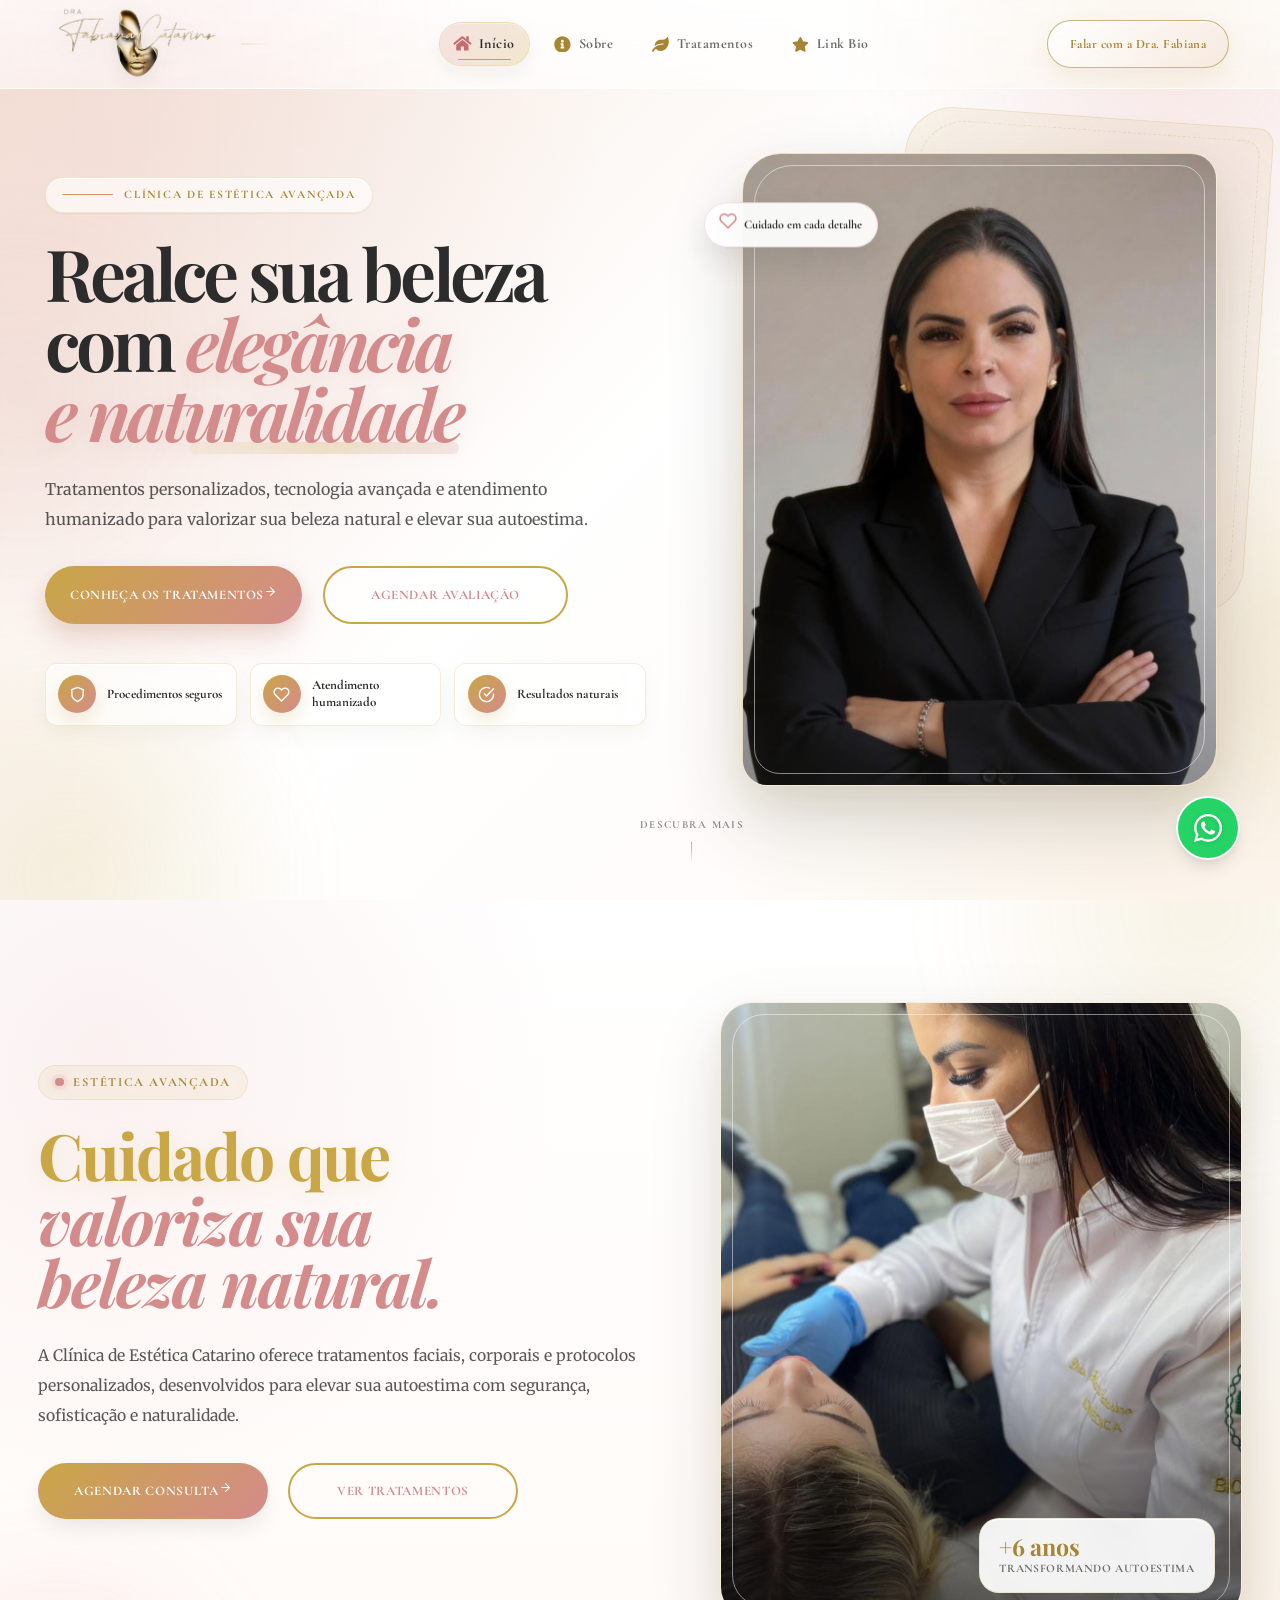
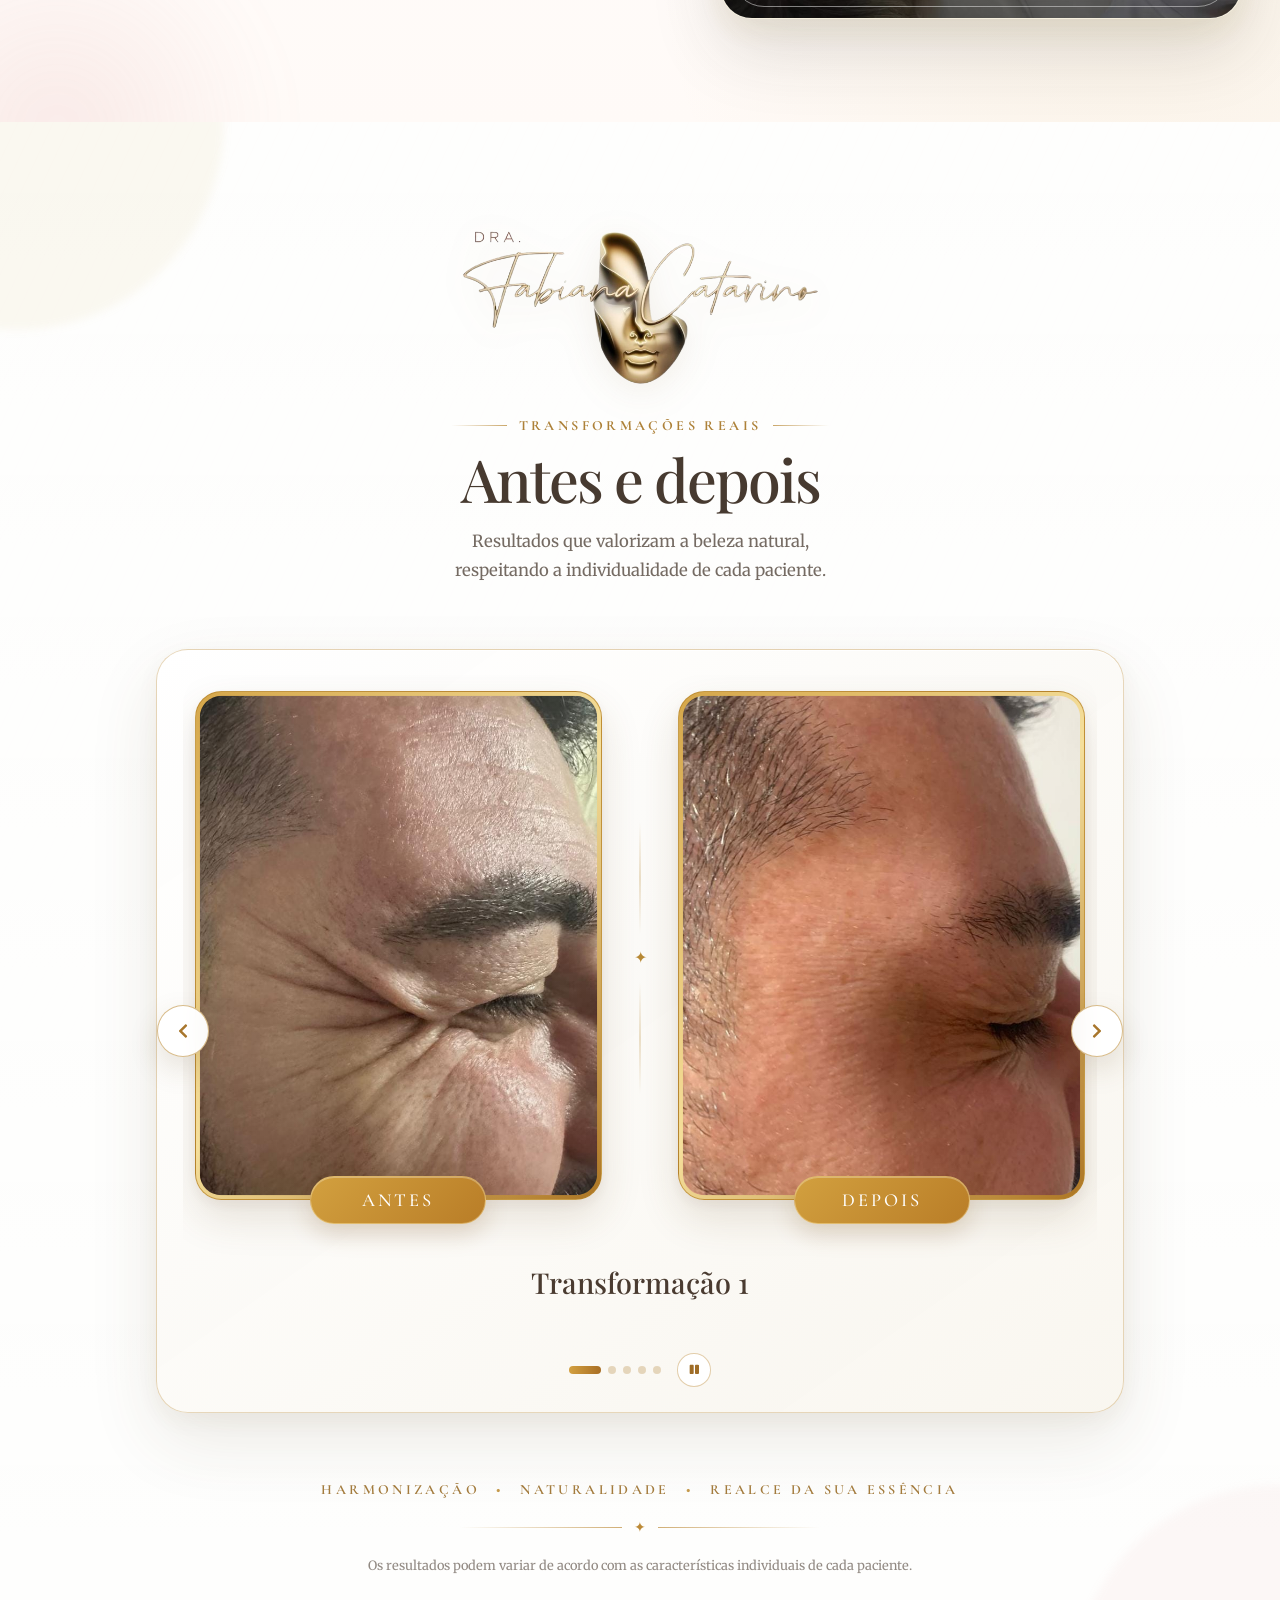
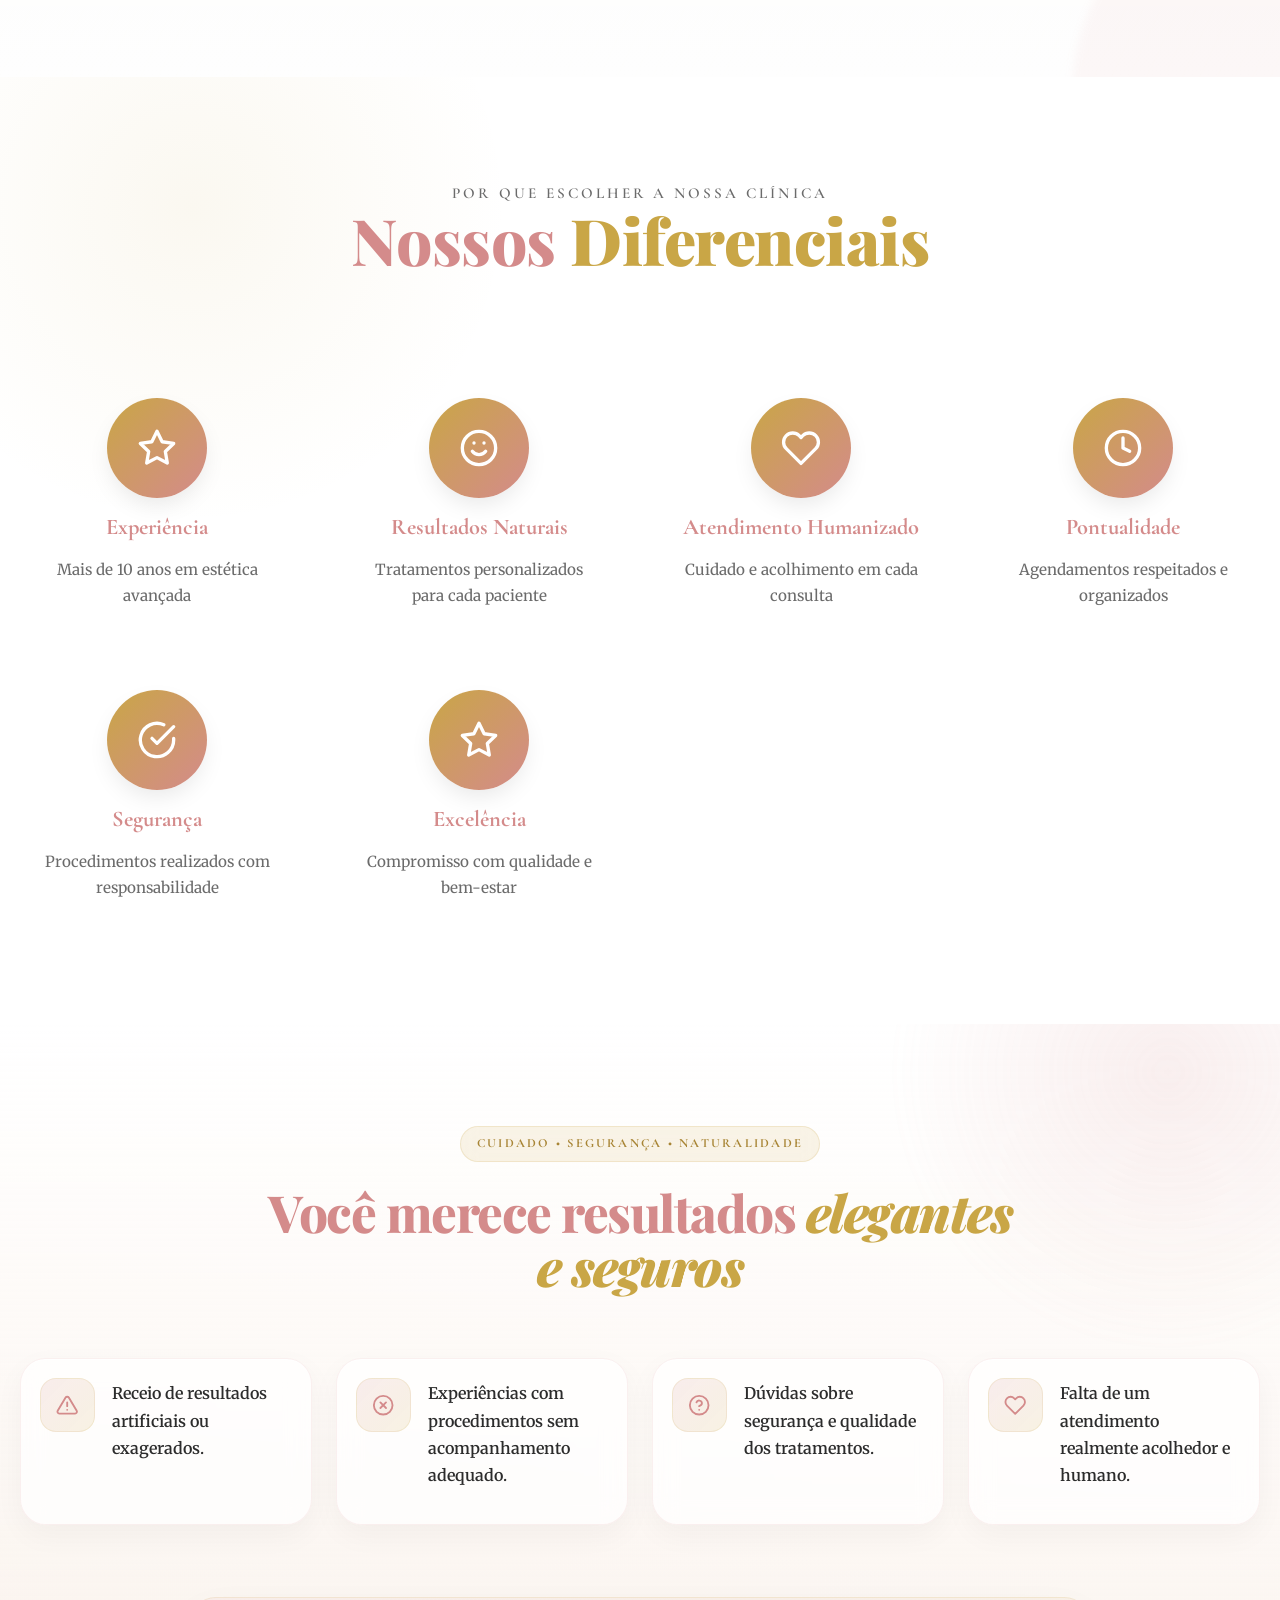
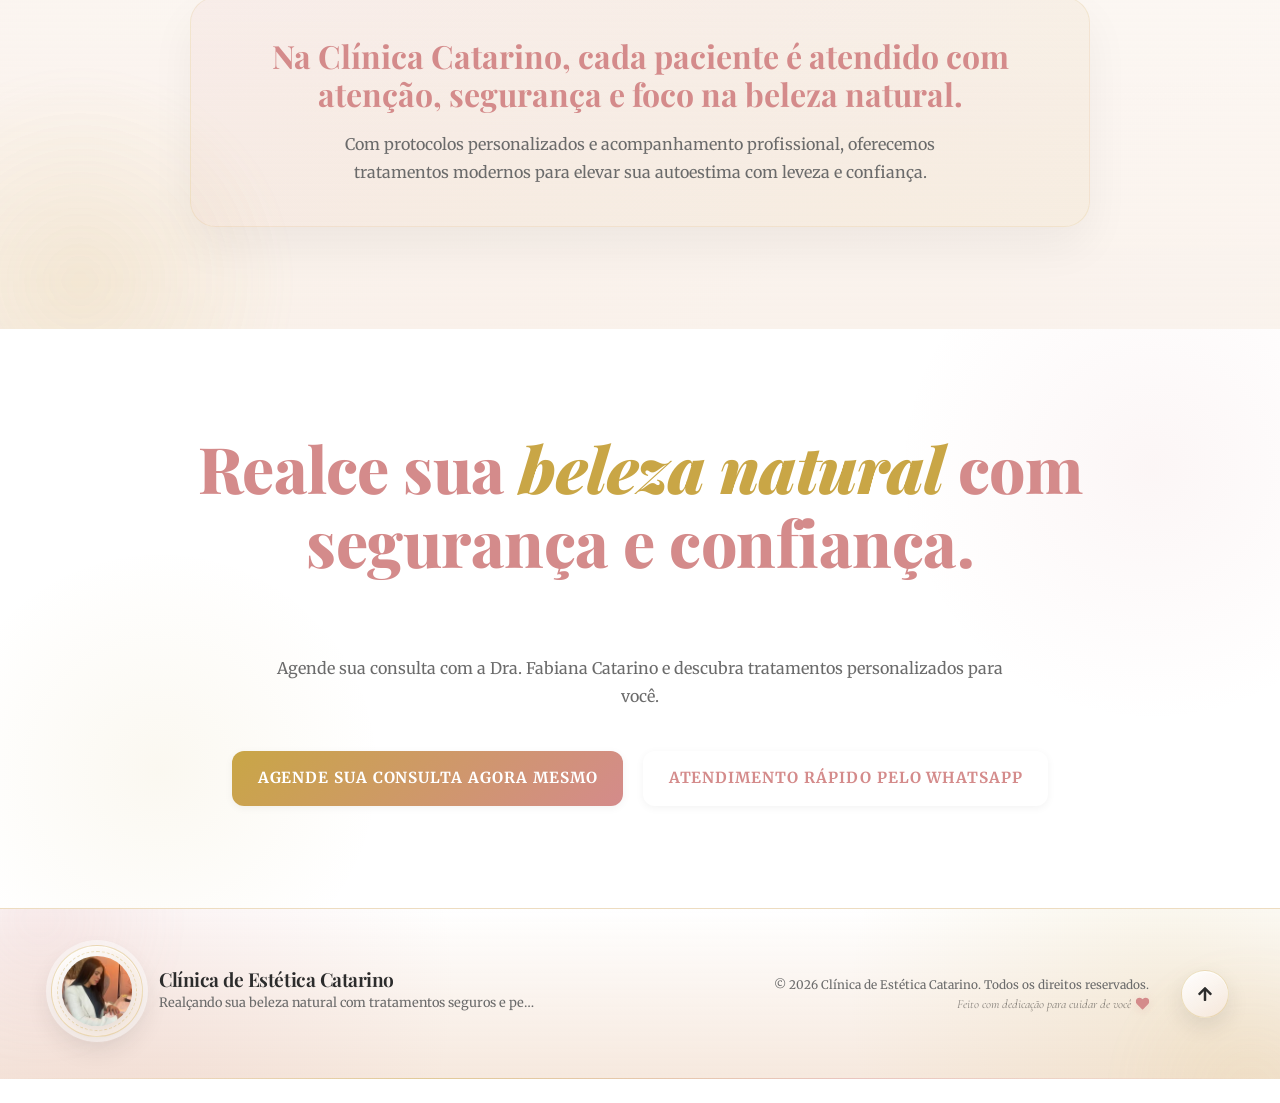
==== commit b4fb55de: "Updates" ====
--- a/index.html
+++ b/index.html
@@ -241,8 +241,8 @@
         "sameAs": []
       }
     </script>
-    <script type="module" crossorigin src="/assets/index-ChX_i7qS.js"></script>
-    <link rel="stylesheet" crossorigin href="/assets/index-Ug-rXuHy.css">
+    <script type="module" crossorigin src="/assets/index-CLKWB-vW.js"></script>
+    <link rel="stylesheet" crossorigin href="/assets/index-dD9s4RGm.css">
   </head>
 
   <body>
--- a/assets/index-dD9s4RGm.css
+++ b/assets/index-dD9s4RGm.css
@@ -0,0 +1 @@
+@import"https://fonts.googleapis.com/css2?family=Cormorant+Garamond:ital,wght@0,300..700;1,300..700&family=Merriweather:ital,opsz,wght@0,18..144,300..900;1,18..144,300..900&family=Playfair+Display:ital,wght@0,400..900;1,400..900&display=swap";:root,:host{color-scheme:var(--mantine-color-scheme)}*,*:before,*:after{box-sizing:border-box}input,button,textarea,select{font:inherit}button,select{text-transform:none}body,:host{margin:0;font-family:var(--mantine-font-family);font-size:var(--mantine-font-size-md);line-height:var(--mantine-line-height);background-color:var(--mantine-color-body);color:var(--mantine-color-text);-webkit-font-smoothing:var(--mantine-webkit-font-smoothing);-moz-osx-font-smoothing:var(--mantine-moz-font-smoothing)}@media screen and (max-device-width:31.25em){body,:host{-webkit-text-size-adjust:100%}}@media(prefers-reduced-motion:reduce){[data-respect-reduced-motion] [data-reduce-motion]{transition:none;animation:none}}[data-mantine-color-scheme=light] .mantine-light-hidden,[data-mantine-color-scheme=dark] .mantine-dark-hidden{display:none}.mantine-focus-auto:focus-visible{outline:2px solid var(--mantine-primary-color-filled);outline-offset:calc(.125rem * var(--mantine-scale))}.mantine-focus-always:focus{outline:2px solid var(--mantine-primary-color-filled);outline-offset:calc(.125rem * var(--mantine-scale))}.mantine-focus-never:focus{outline:none}.mantine-active:active{transform:translateY(calc(.0625rem * var(--mantine-scale)))}fieldset:disabled .mantine-active:active{transform:none}:where([dir=rtl]) .mantine-rotate-rtl{transform:rotate(180deg)}:root,:host{--mantine-z-index-app: 100;--mantine-z-index-modal: 200;--mantine-z-index-popover: 300;--mantine-z-index-overlay: 400;--mantine-z-index-max: 9999;--mantine-scale: 1;--mantine-cursor-type: default;--mantine-webkit-font-smoothing: antialiased;--mantine-moz-font-smoothing: grayscale;--mantine-color-white: #fff;--mantine-color-black: #000;--mantine-line-height: 1.55;--mantine-font-family: -apple-system, BlinkMacSystemFont, Segoe UI, Roboto, Helvetica, Arial, sans-serif, Apple Color Emoji, Segoe UI Emoji;--mantine-font-family-monospace: ui-monospace, SFMono-Regular, Menlo, Monaco, Consolas, Liberation Mono, Courier New, monospace;--mantine-font-family-headings: -apple-system, BlinkMacSystemFont, Segoe UI, Roboto, Helvetica, Arial, sans-serif, Apple Color Emoji, Segoe UI Emoji;--mantine-heading-font-weight: 700;--mantine-heading-text-wrap: wrap;--mantine-radius-default: calc(.5rem * var(--mantine-scale));--mantine-primary-color-filled: var(--mantine-color-blue-filled);--mantine-primary-color-filled-hover: var(--mantine-color-blue-filled-hover);--mantine-primary-color-light: var(--mantine-color-blue-light);--mantine-primary-color-light-hover: var(--mantine-color-blue-light-hover);--mantine-primary-color-light-color: var(--mantine-color-blue-light-color);--mantine-breakpoint-xs: 36em;--mantine-breakpoint-sm: 48em;--mantine-breakpoint-md: 62em;--mantine-breakpoint-lg: 75em;--mantine-breakpoint-xl: 88em;--mantine-spacing-xs: calc(.625rem * var(--mantine-scale));--mantine-spacing-sm: calc(.75rem * var(--mantine-scale));--mantine-spacing-md: calc(1rem * var(--mantine-scale));--mantine-spacing-lg: calc(1.25rem * var(--mantine-scale));--mantine-spacing-xl: calc(2rem * var(--mantine-scale));--mantine-font-size-xs: calc(.75rem * var(--mantine-scale));--mantine-font-size-sm: calc(.875rem * var(--mantine-scale));--mantine-font-size-md: calc(1rem * var(--mantine-scale));--mantine-font-size-lg: calc(1.125rem * var(--mantine-scale));--mantine-font-size-xl: calc(1.25rem * var(--mantine-scale));--mantine-line-height-xs: 1.4;--mantine-line-height-sm: 1.45;--mantine-line-height-md: 1.55;--mantine-line-height-lg: 1.6;--mantine-line-height-xl: 1.65;--mantine-shadow-xs: 0 calc(.0625rem * var(--mantine-scale)) calc(.1875rem * var(--mantine-scale)) rgba(0, 0, 0, .05), 0 calc(.0625rem * var(--mantine-scale)) calc(.125rem * var(--mantine-scale)) rgba(0, 0, 0, .1);--mantine-shadow-sm: 0 calc(.0625rem * var(--mantine-scale)) calc(.1875rem * var(--mantine-scale)) rgba(0, 0, 0, .05), rgba(0, 0, 0, .05) 0 calc(.625rem * var(--mantine-scale)) calc(.9375rem * var(--mantine-scale)) calc(-.3125rem * var(--mantine-scale)), rgba(0, 0, 0, .04) 0 calc(.4375rem * var(--mantine-scale)) calc(.4375rem * var(--mantine-scale)) calc(-.3125rem * var(--mantine-scale));--mantine-shadow-md: 0 calc(.0625rem * var(--mantine-scale)) calc(.1875rem * var(--mantine-scale)) rgba(0, 0, 0, .05), rgba(0, 0, 0, .05) 0 calc(1.25rem * var(--mantine-scale)) calc(1.5625rem * var(--mantine-scale)) calc(-.3125rem * var(--mantine-scale)), rgba(0, 0, 0, .04) 0 calc(.625rem * var(--mantine-scale)) calc(.625rem * var(--mantine-scale)) calc(-.3125rem * var(--mantine-scale));--mantine-shadow-lg: 0 calc(.0625rem * var(--mantine-scale)) calc(.1875rem * var(--mantine-scale)) rgba(0, 0, 0, .05), rgba(0, 0, 0, .05) 0 calc(1.75rem * var(--mantine-scale)) calc(1.4375rem * var(--mantine-scale)) calc(-.4375rem * var(--mantine-scale)), rgba(0, 0, 0, .04) 0 calc(.75rem * var(--mantine-scale)) calc(.75rem * var(--mantine-scale)) calc(-.4375rem * var(--mantine-scale));--mantine-shadow-xl: 0 calc(.0625rem * var(--mantine-scale)) calc(.1875rem * var(--mantine-scale)) rgba(0, 0, 0, .05), rgba(0, 0, 0, .05) 0 calc(2.25rem * var(--mantine-scale)) calc(1.75rem * var(--mantine-scale)) calc(-.4375rem * var(--mantine-scale)), rgba(0, 0, 0, .04) 0 calc(1.0625rem * var(--mantine-scale)) calc(1.0625rem * var(--mantine-scale)) calc(-.4375rem * var(--mantine-scale));--mantine-radius-xs: calc(.125rem * var(--mantine-scale));--mantine-radius-sm: calc(.25rem * var(--mantine-scale));--mantine-radius-md: calc(.5rem * var(--mantine-scale));--mantine-radius-lg: calc(1rem * var(--mantine-scale));--mantine-radius-xl: calc(2rem * var(--mantine-scale));--mantine-font-weight-regular: 400;--mantine-font-weight-medium: 600;--mantine-font-weight-bold: 700;--mantine-primary-color-0: var(--mantine-color-blue-0);--mantine-primary-color-1: var(--mantine-color-blue-1);--mantine-primary-color-2: var(--mantine-color-blue-2);--mantine-primary-color-3: var(--mantine-color-blue-3);--mantine-primary-color-4: var(--mantine-color-blue-4);--mantine-primary-color-5: var(--mantine-color-blue-5);--mantine-primary-color-6: var(--mantine-color-blue-6);--mantine-primary-color-7: var(--mantine-color-blue-7);--mantine-primary-color-8: var(--mantine-color-blue-8);--mantine-primary-color-9: var(--mantine-color-blue-9);--mantine-color-dark-0: #c9c9c9;--mantine-color-dark-1: #b8b8b8;--mantine-color-dark-2: #828282;--mantine-color-dark-3: #696969;--mantine-color-dark-4: #424242;--mantine-color-dark-5: #3b3b3b;--mantine-color-dark-6: #2e2e2e;--mantine-color-dark-7: #242424;--mantine-color-dark-8: #1f1f1f;--mantine-color-dark-9: #141414;--mantine-color-gray-0: #f8f9fa;--mantine-color-gray-1: #f1f3f5;--mantine-color-gray-2: #e9ecef;--mantine-color-gray-3: #dee2e6;--mantine-color-gray-4: #ced4da;--mantine-color-gray-5: #adb5bd;--mantine-color-gray-6: #868e96;--mantine-color-gray-7: #495057;--mantine-color-gray-8: #343a40;--mantine-color-gray-9: #212529;--mantine-color-red-0: #fff5f5;--mantine-color-red-1: #ffe3e3;--mantine-color-red-2: #ffc9c9;--mantine-color-red-3: #ffa8a8;--mantine-color-red-4: #ff8787;--mantine-color-red-5: #ff6b6b;--mantine-color-red-6: #fa5252;--mantine-color-red-7: #f03e3e;--mantine-color-red-8: #e03131;--mantine-color-red-9: #c92a2a;--mantine-color-pink-0: #fff0f6;--mantine-color-pink-1: #ffdeeb;--mantine-color-pink-2: #fcc2d7;--mantine-color-pink-3: #faa2c1;--mantine-color-pink-4: #f783ac;--mantine-color-pink-5: #f06595;--mantine-color-pink-6: #e64980;--mantine-color-pink-7: #d6336c;--mantine-color-pink-8: #c2255c;--mantine-color-pink-9: #a61e4d;--mantine-color-grape-0: #f8f0fc;--mantine-color-grape-1: #f3d9fa;--mantine-color-grape-2: #eebefa;--mantine-color-grape-3: #e599f7;--mantine-color-grape-4: #da77f2;--mantine-color-grape-5: #cc5de8;--mantine-color-grape-6: #be4bdb;--mantine-color-grape-7: #ae3ec9;--mantine-color-grape-8: #9c36b5;--mantine-color-grape-9: #862e9c;--mantine-color-violet-0: #f3f0ff;--mantine-color-violet-1: #e5dbff;--mantine-color-violet-2: #d0bfff;--mantine-color-violet-3: #b197fc;--mantine-color-violet-4: #9775fa;--mantine-color-violet-5: #845ef7;--mantine-color-violet-6: #7950f2;--mantine-color-violet-7: #7048e8;--mantine-color-violet-8: #6741d9;--mantine-color-violet-9: #5f3dc4;--mantine-color-indigo-0: #edf2ff;--mantine-color-indigo-1: #dbe4ff;--mantine-color-indigo-2: #bac8ff;--mantine-color-indigo-3: #91a7ff;--mantine-color-indigo-4: #748ffc;--mantine-color-indigo-5: #5c7cfa;--mantine-color-indigo-6: #4c6ef5;--mantine-color-indigo-7: #4263eb;--mantine-color-indigo-8: #3b5bdb;--mantine-color-indigo-9: #364fc7;--mantine-color-blue-0: #e7f5ff;--mantine-color-blue-1: #d0ebff;--mantine-color-blue-2: #a5d8ff;--mantine-color-blue-3: #74c0fc;--mantine-color-blue-4: #4dabf7;--mantine-color-blue-5: #339af0;--mantine-color-blue-6: #228be6;--mantine-color-blue-7: #1c7ed6;--mantine-color-blue-8: #1971c2;--mantine-color-blue-9: #1864ab;--mantine-color-cyan-0: #e3fafc;--mantine-color-cyan-1: #c5f6fa;--mantine-color-cyan-2: #99e9f2;--mantine-color-cyan-3: #66d9e8;--mantine-color-cyan-4: #3bc9db;--mantine-color-cyan-5: #22b8cf;--mantine-color-cyan-6: #15aabf;--mantine-color-cyan-7: #1098ad;--mantine-color-cyan-8: #0c8599;--mantine-color-cyan-9: #0b7285;--mantine-color-teal-0: #e6fcf5;--mantine-color-teal-1: #c3fae8;--mantine-color-teal-2: #96f2d7;--mantine-color-teal-3: #63e6be;--mantine-color-teal-4: #38d9a9;--mantine-color-teal-5: #20c997;--mantine-color-teal-6: #12b886;--mantine-color-teal-7: #0ca678;--mantine-color-teal-8: #099268;--mantine-color-teal-9: #087f5b;--mantine-color-green-0: #ebfbee;--mantine-color-green-1: #d3f9d8;--mantine-color-green-2: #b2f2bb;--mantine-color-green-3: #8ce99a;--mantine-color-green-4: #69db7c;--mantine-color-green-5: #51cf66;--mantine-color-green-6: #40c057;--mantine-color-green-7: #37b24d;--mantine-color-green-8: #2f9e44;--mantine-color-green-9: #2b8a3e;--mantine-color-lime-0: #f4fce3;--mantine-color-lime-1: #e9fac8;--mantine-color-lime-2: #d8f5a2;--mantine-color-lime-3: #c0eb75;--mantine-color-lime-4: #a9e34b;--mantine-color-lime-5: #94d82d;--mantine-color-lime-6: #82c91e;--mantine-color-lime-7: #74b816;--mantine-color-lime-8: #66a80f;--mantine-color-lime-9: #5c940d;--mantine-color-yellow-0: #fff9db;--mantine-color-yellow-1: #fff3bf;--mantine-color-yellow-2: #ffec99;--mantine-color-yellow-3: #ffe066;--mantine-color-yellow-4: #ffd43b;--mantine-color-yellow-5: #fcc419;--mantine-color-yellow-6: #fab005;--mantine-color-yellow-7: #f59f00;--mantine-color-yellow-8: #f08c00;--mantine-color-yellow-9: #e67700;--mantine-color-orange-0: #fff4e6;--mantine-color-orange-1: #ffe8cc;--mantine-color-orange-2: #ffd8a8;--mantine-color-orange-3: #ffc078;--mantine-color-orange-4: #ffa94d;--mantine-color-orange-5: #ff922b;--mantine-color-orange-6: #fd7e14;--mantine-color-orange-7: #f76707;--mantine-color-orange-8: #e8590c;--mantine-color-orange-9: #d9480f;--mantine-h1-font-size: calc(2.125rem * var(--mantine-scale));--mantine-h1-line-height: 1.3;--mantine-h1-font-weight: 700;--mantine-h2-font-size: calc(1.625rem * var(--mantine-scale));--mantine-h2-line-height: 1.35;--mantine-h2-font-weight: 700;--mantine-h3-font-size: calc(1.375rem * var(--mantine-scale));--mantine-h3-line-height: 1.4;--mantine-h3-font-weight: 700;--mantine-h4-font-size: calc(1.125rem * var(--mantine-scale));--mantine-h4-line-height: 1.45;--mantine-h4-font-weight: 700;--mantine-h5-font-size: calc(1rem * var(--mantine-scale));--mantine-h5-line-height: 1.5;--mantine-h5-font-weight: 700;--mantine-h6-font-size: calc(.875rem * var(--mantine-scale));--mantine-h6-line-height: 1.5;--mantine-h6-font-weight: 700}:root[data-mantine-color-scheme=dark],:host([data-mantine-color-scheme="dark"]){--mantine-color-scheme: dark;--mantine-primary-color-contrast: var(--mantine-color-white);--mantine-color-bright: var(--mantine-color-white);--mantine-color-text: var(--mantine-color-dark-0);--mantine-color-body: var(--mantine-color-dark-7);--mantine-color-error: var(--mantine-color-red-8);--mantine-color-success: var(--mantine-color-teal-8);--mantine-color-placeholder: var(--mantine-color-dark-3);--mantine-color-anchor: var(--mantine-color-blue-4);--mantine-color-default: var(--mantine-color-dark-6);--mantine-color-default-hover: var(--mantine-color-dark-5);--mantine-color-default-color: var(--mantine-color-white);--mantine-color-default-border: var(--mantine-color-dark-4);--mantine-color-dimmed: var(--mantine-color-dark-2);--mantine-color-disabled: var(--mantine-color-dark-6);--mantine-color-disabled-color: var(--mantine-color-dark-3);--mantine-color-disabled-border: var(--mantine-color-dark-4);--mantine-color-dark-text: var(--mantine-color-dark-4);--mantine-color-dark-filled: var(--mantine-color-dark-8);--mantine-color-dark-filled-hover: var(--mantine-color-dark-9);--mantine-color-dark-light: rgba(10, 10, 10, 1);--mantine-color-dark-light-hover: rgba(14, 14, 14, 1);--mantine-color-dark-light-color: var(--mantine-color-dark-0);--mantine-color-dark-outline: var(--mantine-color-dark-4);--mantine-color-dark-outline-hover: rgba(66, 66, 66, .05);--mantine-color-gray-text: var(--mantine-color-gray-4);--mantine-color-gray-filled: var(--mantine-color-gray-8);--mantine-color-gray-filled-hover: var(--mantine-color-gray-9);--mantine-color-gray-light: rgba(17, 19, 21, 1);--mantine-color-gray-light-hover: rgba(23, 26, 29, 1);--mantine-color-gray-light-color: var(--mantine-color-gray-0);--mantine-color-gray-outline: var(--mantine-color-gray-4);--mantine-color-gray-outline-hover: rgba(206, 212, 218, .05);--mantine-color-red-text: var(--mantine-color-red-4);--mantine-color-red-filled: var(--mantine-color-red-8);--mantine-color-red-filled-hover: var(--mantine-color-red-9);--mantine-color-red-light: rgba(101, 21, 21, 1);--mantine-color-red-light-hover: rgba(141, 29, 29, 1);--mantine-color-red-light-color: var(--mantine-color-red-0);--mantine-color-red-outline: var(--mantine-color-red-4);--mantine-color-red-outline-hover: rgba(255, 135, 135, .05);--mantine-color-pink-text: var(--mantine-color-pink-4);--mantine-color-pink-filled: var(--mantine-color-pink-8);--mantine-color-pink-filled-hover: var(--mantine-color-pink-9);--mantine-color-pink-light: rgba(83, 15, 39, 1);--mantine-color-pink-light-hover: rgba(116, 21, 54, 1);--mantine-color-pink-light-color: var(--mantine-color-pink-0);--mantine-color-pink-outline: var(--mantine-color-pink-4);--mantine-color-pink-outline-hover: rgba(247, 131, 172, .05);--mantine-color-grape-text: var(--mantine-color-grape-4);--mantine-color-grape-filled: var(--mantine-color-grape-8);--mantine-color-grape-filled-hover: var(--mantine-color-grape-9);--mantine-color-grape-light: rgba(67, 23, 78, 1);--mantine-color-grape-light-hover: rgba(94, 32, 109, 1);--mantine-color-grape-light-color: var(--mantine-color-grape-0);--mantine-color-grape-outline: var(--mantine-color-grape-4);--mantine-color-grape-outline-hover: rgba(218, 119, 242, .05);--mantine-color-violet-text: var(--mantine-color-violet-4);--mantine-color-violet-filled: var(--mantine-color-violet-8);--mantine-color-violet-filled-hover: var(--mantine-color-violet-9);--mantine-color-violet-light: rgba(48, 31, 98, 1);--mantine-color-violet-light-hover: rgba(67, 43, 137, 1);--mantine-color-violet-light-color: var(--mantine-color-violet-0);--mantine-color-violet-outline: var(--mantine-color-violet-4);--mantine-color-violet-outline-hover: rgba(151, 117, 250, .05);--mantine-color-indigo-text: var(--mantine-color-indigo-4);--mantine-color-indigo-filled: var(--mantine-color-indigo-8);--mantine-color-indigo-filled-hover: var(--mantine-color-indigo-9);--mantine-color-indigo-light: rgba(27, 40, 100, 1);--mantine-color-indigo-light-hover: rgba(38, 55, 139, 1);--mantine-color-indigo-light-color: var(--mantine-color-indigo-0);--mantine-color-indigo-outline: var(--mantine-color-indigo-4);--mantine-color-indigo-outline-hover: rgba(116, 143, 252, .05);--mantine-color-blue-text: var(--mantine-color-blue-4);--mantine-color-blue-filled: var(--mantine-color-blue-8);--mantine-color-blue-filled-hover: var(--mantine-color-blue-9);--mantine-color-blue-light: rgba(12, 50, 86, 1);--mantine-color-blue-light-hover: rgba(17, 70, 120, 1);--mantine-color-blue-light-color: var(--mantine-color-blue-0);--mantine-color-blue-outline: var(--mantine-color-blue-4);--mantine-color-blue-outline-hover: rgba(77, 171, 247, .05);--mantine-color-cyan-text: var(--mantine-color-cyan-4);--mantine-color-cyan-filled: var(--mantine-color-cyan-8);--mantine-color-cyan-filled-hover: var(--mantine-color-cyan-9);--mantine-color-cyan-light: rgba(6, 57, 67, 1);--mantine-color-cyan-light-hover: rgba(8, 80, 93, 1);--mantine-color-cyan-light-color: var(--mantine-color-cyan-0);--mantine-color-cyan-outline: var(--mantine-color-cyan-4);--mantine-color-cyan-outline-hover: rgba(59, 201, 219, .05);--mantine-color-teal-text: var(--mantine-color-teal-4);--mantine-color-teal-filled: var(--mantine-color-teal-8);--mantine-color-teal-filled-hover: var(--mantine-color-teal-9);--mantine-color-teal-light: rgba(4, 64, 46, 1);--mantine-color-teal-light-hover: rgba(6, 89, 64, 1);--mantine-color-teal-light-color: var(--mantine-color-teal-0);--mantine-color-teal-outline: var(--mantine-color-teal-4);--mantine-color-teal-outline-hover: rgba(56, 217, 169, .05);--mantine-color-green-text: var(--mantine-color-green-4);--mantine-color-green-filled: var(--mantine-color-green-8);--mantine-color-green-filled-hover: var(--mantine-color-green-9);--mantine-color-green-light: rgba(22, 69, 31, 1);--mantine-color-green-light-hover: rgba(30, 97, 43, 1);--mantine-color-green-light-color: var(--mantine-color-green-0);--mantine-color-green-outline: var(--mantine-color-green-4);--mantine-color-green-outline-hover: rgba(105, 219, 124, .05);--mantine-color-lime-text: var(--mantine-color-lime-4);--mantine-color-lime-filled: var(--mantine-color-lime-8);--mantine-color-lime-filled-hover: var(--mantine-color-lime-9);--mantine-color-lime-light: rgba(46, 74, 7, 1);--mantine-color-lime-light-hover: rgba(64, 104, 9, 1);--mantine-color-lime-light-color: var(--mantine-color-lime-0);--mantine-color-lime-outline: var(--mantine-color-lime-4);--mantine-color-lime-outline-hover: rgba(169, 227, 75, .05);--mantine-color-yellow-text: var(--mantine-color-yellow-4);--mantine-color-yellow-filled: var(--mantine-color-yellow-8);--mantine-color-yellow-filled-hover: var(--mantine-color-yellow-9);--mantine-color-yellow-light: rgba(115, 60, 0, 1);--mantine-color-yellow-light-hover: rgba(161, 83, 0, 1);--mantine-color-yellow-light-color: var(--mantine-color-yellow-0);--mantine-color-yellow-outline: var(--mantine-color-yellow-4);--mantine-color-yellow-outline-hover: rgba(255, 212, 59, .05);--mantine-color-orange-text: var(--mantine-color-orange-4);--mantine-color-orange-filled: var(--mantine-color-orange-8);--mantine-color-orange-filled-hover: var(--mantine-color-orange-9);--mantine-color-orange-light: rgba(109, 36, 8, 1);--mantine-color-orange-light-hover: rgba(152, 50, 11, 1);--mantine-color-orange-light-color: var(--mantine-color-orange-0);--mantine-color-orange-outline: var(--mantine-color-orange-4);--mantine-color-orange-outline-hover: rgba(255, 169, 77, .05)}:root[data-mantine-color-scheme=light],:host([data-mantine-color-scheme="light"]){--mantine-color-scheme: light;--mantine-primary-color-contrast: var(--mantine-color-white);--mantine-color-bright: var(--mantine-color-black);--mantine-color-text: #000;--mantine-color-body: #fff;--mantine-color-error: var(--mantine-color-red-6);--mantine-color-success: var(--mantine-color-teal-8);--mantine-color-placeholder: var(--mantine-color-gray-5);--mantine-color-anchor: var(--mantine-color-blue-6);--mantine-color-default: var(--mantine-color-white);--mantine-color-default-hover: var(--mantine-color-gray-0);--mantine-color-default-color: var(--mantine-color-black);--mantine-color-default-border: var(--mantine-color-gray-4);--mantine-color-dimmed: var(--mantine-color-gray-6);--mantine-color-disabled: var(--mantine-color-gray-2);--mantine-color-disabled-color: var(--mantine-color-gray-5);--mantine-color-disabled-border: var(--mantine-color-gray-3);--mantine-color-dark-text: var(--mantine-color-dark-filled);--mantine-color-dark-filled: var(--mantine-color-dark-6);--mantine-color-dark-filled-hover: var(--mantine-color-dark-7);--mantine-color-dark-light: var(--mantine-color-dark-1);--mantine-color-dark-light-hover: var(--mantine-color-dark-2);--mantine-color-dark-light-color: var(--mantine-color-dark-9);--mantine-color-dark-outline: var(--mantine-color-dark-6);--mantine-color-dark-outline-hover: rgba(46, 46, 46, .05);--mantine-color-gray-text: var(--mantine-color-gray-filled);--mantine-color-gray-filled: var(--mantine-color-gray-6);--mantine-color-gray-filled-hover: var(--mantine-color-gray-7);--mantine-color-gray-light: var(--mantine-color-gray-1);--mantine-color-gray-light-hover: var(--mantine-color-gray-2);--mantine-color-gray-light-color: var(--mantine-color-gray-9);--mantine-color-gray-outline: var(--mantine-color-gray-6);--mantine-color-gray-outline-hover: rgba(134, 142, 150, .05);--mantine-color-red-text: var(--mantine-color-red-filled);--mantine-color-red-filled: var(--mantine-color-red-6);--mantine-color-red-filled-hover: var(--mantine-color-red-7);--mantine-color-red-light: var(--mantine-color-red-1);--mantine-color-red-light-hover: var(--mantine-color-red-2);--mantine-color-red-light-color: var(--mantine-color-red-9);--mantine-color-red-outline: var(--mantine-color-red-6);--mantine-color-red-outline-hover: rgba(250, 82, 82, .05);--mantine-color-pink-text: var(--mantine-color-pink-filled);--mantine-color-pink-filled: var(--mantine-color-pink-6);--mantine-color-pink-filled-hover: var(--mantine-color-pink-7);--mantine-color-pink-light: var(--mantine-color-pink-1);--mantine-color-pink-light-hover: var(--mantine-color-pink-2);--mantine-color-pink-light-color: var(--mantine-color-pink-9);--mantine-color-pink-outline: var(--mantine-color-pink-6);--mantine-color-pink-outline-hover: rgba(230, 73, 128, .05);--mantine-color-grape-text: var(--mantine-color-grape-filled);--mantine-color-grape-filled: var(--mantine-color-grape-6);--mantine-color-grape-filled-hover: var(--mantine-color-grape-7);--mantine-color-grape-light: var(--mantine-color-grape-1);--mantine-color-grape-light-hover: var(--mantine-color-grape-2);--mantine-color-grape-light-color: var(--mantine-color-grape-9);--mantine-color-grape-outline: var(--mantine-color-grape-6);--mantine-color-grape-outline-hover: rgba(190, 75, 219, .05);--mantine-color-violet-text: var(--mantine-color-violet-filled);--mantine-color-violet-filled: var(--mantine-color-violet-6);--mantine-color-violet-filled-hover: var(--mantine-color-violet-7);--mantine-color-violet-light: var(--mantine-color-violet-1);--mantine-color-violet-light-hover: var(--mantine-color-violet-2);--mantine-color-violet-light-color: var(--mantine-color-violet-9);--mantine-color-violet-outline: var(--mantine-color-violet-6);--mantine-color-violet-outline-hover: rgba(121, 80, 242, .05);--mantine-color-indigo-text: var(--mantine-color-indigo-filled);--mantine-color-indigo-filled: var(--mantine-color-indigo-6);--mantine-color-indigo-filled-hover: var(--mantine-color-indigo-7);--mantine-color-indigo-light: var(--mantine-color-indigo-1);--mantine-color-indigo-light-hover: var(--mantine-color-indigo-2);--mantine-color-indigo-light-color: var(--mantine-color-indigo-9);--mantine-color-indigo-outline: var(--mantine-color-indigo-6);--mantine-color-indigo-outline-hover: rgba(76, 110, 245, .05);--mantine-color-blue-text: var(--mantine-color-blue-filled);--mantine-color-blue-filled: var(--mantine-color-blue-6);--mantine-color-blue-filled-hover: var(--mantine-color-blue-7);--mantine-color-blue-light: var(--mantine-color-blue-1);--mantine-color-blue-light-hover: var(--mantine-color-blue-2);--mantine-color-blue-light-color: var(--mantine-color-blue-9);--mantine-color-blue-outline: var(--mantine-color-blue-6);--mantine-color-blue-outline-hover: rgba(34, 139, 230, .05);--mantine-color-cyan-text: var(--mantine-color-cyan-filled);--mantine-color-cyan-filled: var(--mantine-color-cyan-6);--mantine-color-cyan-filled-hover: var(--mantine-color-cyan-7);--mantine-color-cyan-light: var(--mantine-color-cyan-1);--mantine-color-cyan-light-hover: var(--mantine-color-cyan-2);--mantine-color-cyan-light-color: var(--mantine-color-cyan-9);--mantine-color-cyan-outline: var(--mantine-color-cyan-6);--mantine-color-cyan-outline-hover: rgba(21, 170, 191, .05);--mantine-color-teal-text: var(--mantine-color-teal-filled);--mantine-color-teal-filled: var(--mantine-color-teal-6);--mantine-color-teal-filled-hover: var(--mantine-color-teal-7);--mantine-color-teal-light: var(--mantine-color-teal-1);--mantine-color-teal-light-hover: var(--mantine-color-teal-2);--mantine-color-teal-light-color: var(--mantine-color-teal-9);--mantine-color-teal-outline: var(--mantine-color-teal-6);--mantine-color-teal-outline-hover: rgba(18, 184, 134, .05);--mantine-color-green-text: var(--mantine-color-green-filled);--mantine-color-green-filled: var(--mantine-color-green-6);--mantine-color-green-filled-hover: var(--mantine-color-green-7);--mantine-color-green-light: var(--mantine-color-green-1);--mantine-color-green-light-hover: var(--mantine-color-green-2);--mantine-color-green-light-color: var(--mantine-color-green-9);--mantine-color-green-outline: var(--mantine-color-green-6);--mantine-color-green-outline-hover: rgba(64, 192, 87, .05);--mantine-color-lime-text: var(--mantine-color-lime-filled);--mantine-color-lime-filled: var(--mantine-color-lime-6);--mantine-color-lime-filled-hover: var(--mantine-color-lime-7);--mantine-color-lime-light: var(--mantine-color-lime-1);--mantine-color-lime-light-hover: var(--mantine-color-lime-2);--mantine-color-lime-light-color: var(--mantine-color-lime-9);--mantine-color-lime-outline: var(--mantine-color-lime-6);--mantine-color-lime-outline-hover: rgba(130, 201, 30, .05);--mantine-color-yellow-text: var(--mantine-color-yellow-filled);--mantine-color-yellow-filled: var(--mantine-color-yellow-6);--mantine-color-yellow-filled-hover: var(--mantine-color-yellow-7);--mantine-color-yellow-light: var(--mantine-color-yellow-1);--mantine-color-yellow-light-hover: var(--mantine-color-yellow-2);--mantine-color-yellow-light-color: var(--mantine-color-yellow-9);--mantine-color-yellow-outline: var(--mantine-color-yellow-6);--mantine-color-yellow-outline-hover: rgba(250, 176, 5, .05);--mantine-color-orange-text: var(--mantine-color-orange-filled);--mantine-color-orange-filled: var(--mantine-color-orange-6);--mantine-color-orange-filled-hover: var(--mantine-color-orange-7);--mantine-color-orange-light: var(--mantine-color-orange-1);--mantine-color-orange-light-hover: var(--mantine-color-orange-2);--mantine-color-orange-light-color: var(--mantine-color-orange-9);--mantine-color-orange-outline: var(--mantine-color-orange-6);--mantine-color-orange-outline-hover: rgba(253, 126, 20, .05)}.m_d57069b5{--scrollarea-scrollbar-size: calc(.75rem * var(--mantine-scale));position:relative;overflow:hidden}.m_d57069b5:where([data-autosize]) .m_b1336c6{min-width:min-content}.m_c0783ff9{scrollbar-width:none;overscroll-behavior:var(--scrollarea-over-scroll-behavior);-ms-overflow-style:none;-webkit-overflow-scrolling:touch;width:100%;height:100%}.m_c0783ff9::-webkit-scrollbar{display:none}.m_c0783ff9:where([data-scrollbars=xy],[data-scrollbars=y]):where([data-offset-scrollbars=xy],[data-offset-scrollbars=y],[data-offset-scrollbars=present]):where([data-vertical-hidden]){padding-inline-end:0;padding-inline-start:0}.m_c0783ff9:where([data-scrollbars=xy],[data-scrollbars=y]):where([data-offset-scrollbars=xy],[data-offset-scrollbars=y],[data-offset-scrollbars=present]):not([data-vertical-hidden]){padding-inline-end:var(--scrollarea-scrollbar-size);padding-inline-start:unset}.m_c0783ff9:where([data-scrollbars=xy],[data-scrollbars=x]):where([data-offset-scrollbars=xy],[data-offset-scrollbars=x],[data-offset-scrollbars=present]):where([data-horizontal-hidden]){padding-bottom:0}.m_c0783ff9:where([data-scrollbars=xy],[data-scrollbars=x]):where([data-offset-scrollbars=xy],[data-offset-scrollbars=x],[data-offset-scrollbars=present]):not([data-horizontal-hidden]){padding-bottom:var(--scrollarea-scrollbar-size)}.m_f8f631dd{min-width:100%;display:table}.m_c44ba933{user-select:none;touch-action:none;box-sizing:border-box;transition:background-color .15s ease,opacity .15s ease;padding:calc(var(--scrollarea-scrollbar-size) / 5);display:flex;background-color:transparent;flex-direction:row}@media(hover:hover){:where([data-mantine-color-scheme=light]) .m_c44ba933:hover{background-color:var(--mantine-color-gray-0)}:where([data-mantine-color-scheme=light]) .m_c44ba933:hover>.m_d8b5e363{background-color:#00000080}:where([data-mantine-color-scheme=dark]) .m_c44ba933:hover{background-color:var(--mantine-color-dark-8)}:where([data-mantine-color-scheme=dark]) .m_c44ba933:hover>.m_d8b5e363{background-color:#ffffff80}}@media(hover:none){:where([data-mantine-color-scheme=light]) .m_c44ba933:active{background-color:var(--mantine-color-gray-0)}:where([data-mantine-color-scheme=light]) .m_c44ba933:active>.m_d8b5e363{background-color:#00000080}:where([data-mantine-color-scheme=dark]) .m_c44ba933:active{background-color:var(--mantine-color-dark-8)}:where([data-mantine-color-scheme=dark]) .m_c44ba933:active>.m_d8b5e363{background-color:#ffffff80}}.m_c44ba933:where([data-hidden],[data-state=hidden]){display:none}.m_c44ba933:where([data-orientation=vertical]){width:var(--scrollarea-scrollbar-size);top:0;bottom:var(--sa-corner-width);inset-inline-end:0}.m_c44ba933:where([data-orientation=horizontal]){height:var(--scrollarea-scrollbar-size);flex-direction:column;bottom:0;inset-inline-start:0;inset-inline-end:var(--sa-corner-width)}.m_d8b5e363{flex:1;border-radius:var(--scrollarea-scrollbar-size);position:relative;transition:background-color .15s ease;overflow:hidden;opacity:var(--thumb-opacity)}.m_d8b5e363:before{content:"";position:absolute;top:50%;left:50%;transform:translate(-50%,-50%);width:100%;height:100%;min-width:calc(2.75rem * var(--mantine-scale));min-height:calc(2.75rem * var(--mantine-scale))}:where([data-mantine-color-scheme=light]) .m_d8b5e363{background-color:#0006}:where([data-mantine-color-scheme=dark]) .m_d8b5e363{background-color:#fff6}.m_21657268{position:absolute;opacity:0;transition:opacity .15s ease;display:block;inset-inline-end:0;bottom:0}:where([data-mantine-color-scheme=light]) .m_21657268{background-color:var(--mantine-color-gray-0)}:where([data-mantine-color-scheme=dark]) .m_21657268{background-color:var(--mantine-color-dark-8)}.m_21657268:where([data-hovered]){opacity:1}.m_21657268:where([data-hidden]){display:none}.m_b1336c6{min-width:100%}.m_87cf2631{background-color:transparent;cursor:pointer;border:0;padding:0;appearance:none;font-size:var(--mantine-font-size-md);text-align:start;text-decoration:none;color:inherit;touch-action:manipulation;-webkit-tap-highlight-color:transparent}.m_515a97f8{border:0;clip:rect(0 0 0 0);height:calc(.0625rem * var(--mantine-scale));width:calc(.0625rem * var(--mantine-scale));margin:calc(-.0625rem * var(--mantine-scale));overflow:hidden;padding:0;position:absolute;white-space:nowrap}.m_1b7284a3{--paper-radius: var(--mantine-radius-default);outline:0;-webkit-tap-highlight-color:transparent;display:block;touch-action:manipulation;text-decoration:none;border-radius:var(--paper-radius);box-shadow:var(--paper-shadow);background-color:var(--mantine-color-body)}[data-mantine-color-scheme=light] .m_1b7284a3{--paper-border-color: var(--mantine-color-gray-3)}[data-mantine-color-scheme=dark] .m_1b7284a3{--paper-border-color: var(--mantine-color-dark-4)}.m_1b7284a3:where([data-with-border]){border:calc(.0625rem * var(--mantine-scale)) solid var(--paper-border-color)}.m_9814e45f{inset:0;position:absolute;background:var(--overlay-bg, rgba(0, 0, 0, .6));-webkit-backdrop-filter:var(--overlay-filter);backdrop-filter:var(--overlay-filter);border-radius:var(--overlay-radius, 0);z-index:var(--overlay-z-index)}.m_9814e45f:where([data-fixed]){position:fixed}.m_9814e45f:where([data-center]){display:flex;align-items:center;justify-content:center}.m_38a85659{position:absolute;border:1px solid var(--popover-border-color);padding:var(--mantine-spacing-sm) var(--mantine-spacing-md);box-shadow:var(--popover-shadow, none);border-radius:var(--popover-radius, var(--mantine-radius-default))}.m_38a85659:where([data-fixed]){position:fixed}.m_38a85659:focus{outline:none}:where([data-mantine-color-scheme=light]) .m_38a85659{--popover-border-color: var(--mantine-color-gray-2);background-color:var(--mantine-color-white)}:where([data-mantine-color-scheme=dark]) .m_38a85659{--popover-border-color: var(--mantine-color-dark-4);background-color:var(--mantine-color-dark-6)}.m_a31dc6c1{background-color:inherit;border:1px solid var(--popover-border-color);z-index:1}.m_3d7bc908{position:fixed;inset:0}.m_5ae2e3c{--loader-size-xs: calc(1.125rem * var(--mantine-scale));--loader-size-sm: calc(1.375rem * var(--mantine-scale));--loader-size-md: calc(2.25rem * var(--mantine-scale));--loader-size-lg: calc(2.75rem * var(--mantine-scale));--loader-size-xl: calc(3.625rem * var(--mantine-scale));--loader-size: var(--loader-size-md);--loader-color: var(--mantine-primary-color-filled)}@keyframes m_5d2b3b9d{0%{transform:scale(.6);opacity:0}50%,to{transform:scale(1)}}.m_7a2bd4cd{position:relative;width:var(--loader-size);height:var(--loader-size);display:flex;gap:calc(var(--loader-size) / 5)}.m_870bb79{flex:1;background:var(--loader-color);animation:m_5d2b3b9d 1.2s cubic-bezier(0,.5,.5,1) infinite;border-radius:calc(.125rem * var(--mantine-scale))}.m_870bb79:nth-of-type(1){animation-delay:-.24s}.m_870bb79:nth-of-type(2){animation-delay:-.12s}.m_870bb79:nth-of-type(3){animation-delay:0}@keyframes m_aac34a1{0%,to{transform:scale(1);opacity:1}50%{transform:scale(.6);opacity:.5}}.m_4e3f22d7{display:flex;justify-content:center;align-items:center;gap:calc(var(--loader-size) / 10);position:relative;width:var(--loader-size);height:var(--loader-size)}.m_870c4af{width:calc(var(--loader-size) / 3 - var(--loader-size) / 15);height:calc(var(--loader-size) / 3 - var(--loader-size) / 15);border-radius:50%;background:var(--loader-color);animation:m_aac34a1 .8s infinite linear}.m_870c4af:nth-child(2){animation-delay:.4s}@keyframes m_f8e89c4b{0%{transform:rotate(0)}to{transform:rotate(360deg)}}.m_b34414df{display:inline-block;width:var(--loader-size);height:var(--loader-size)}.m_b34414df:after{content:"";display:block;width:var(--loader-size);height:var(--loader-size);border-radius:calc(625rem * var(--mantine-scale));border-width:calc(var(--loader-size) / 8);border-style:solid;border-color:var(--loader-color) var(--loader-color) var(--loader-color) transparent;animation:m_f8e89c4b 1.2s linear infinite}.m_8d3f4000{--ai-size-xs: calc(1.125rem * var(--mantine-scale));--ai-size-sm: calc(1.375rem * var(--mantine-scale));--ai-size-md: calc(1.75rem * var(--mantine-scale));--ai-size-lg: calc(2.125rem * var(--mantine-scale));--ai-size-xl: calc(2.75rem * var(--mantine-scale));--ai-size-input-xs: calc(1.875rem * var(--mantine-scale));--ai-size-input-sm: calc(2.25rem * var(--mantine-scale));--ai-size-input-md: calc(2.625rem * var(--mantine-scale));--ai-size-input-lg: calc(3.125rem * var(--mantine-scale));--ai-size-input-xl: calc(3.75rem * var(--mantine-scale));--ai-size: var(--ai-size-md);--ai-color: var(--mantine-color-white);line-height:1;display:inline-flex;align-items:center;justify-content:center;position:relative;user-select:none;overflow:hidden;width:var(--ai-size);height:var(--ai-size);min-width:var(--ai-size);min-height:var(--ai-size);border-radius:var(--ai-radius, var(--mantine-radius-default));background:var(--ai-bg, var(--mantine-primary-color-filled));color:var(--ai-color, var(--mantine-color-white));border:var(--ai-bd, calc(.0625rem * var(--mantine-scale)) solid transparent);cursor:pointer}@media(hover:hover){.m_8d3f4000:hover:where(:not([data-loading],:disabled,[data-disabled])){background-color:var(--ai-hover, var(--mantine-primary-color-filled-hover));color:var(--ai-hover-color, var(--ai-color))}}@media(hover:none){.m_8d3f4000:active:where(:not([data-loading],:disabled,[data-disabled])){background-color:var(--ai-hover, var(--mantine-primary-color-filled-hover));color:var(--ai-hover-color, var(--ai-color))}}.m_8d3f4000[data-loading]{cursor:not-allowed}.m_8d3f4000[data-loading] .m_8d3afb97{opacity:0;transform:translateY(100%)}.m_8d3f4000:where(:disabled:not([data-loading]),[data-disabled]:not([data-loading])){cursor:not-allowed;border:calc(.0625rem * var(--mantine-scale)) solid transparent;color:var(--mantine-color-disabled-color);background:var(--mantine-color-disabled)}.m_8d3f4000:where(:disabled:not([data-loading]),[data-disabled]:not([data-loading])):active{transform:none}.m_302b9fb1{inset:calc(-.0625rem * var(--mantine-scale));position:absolute;border-radius:var(--ai-radius, var(--mantine-radius-default));display:flex;align-items:center;justify-content:center}:where([data-mantine-color-scheme=light]) .m_302b9fb1{background-color:#ffffff26}:where([data-mantine-color-scheme=dark]) .m_302b9fb1{background-color:#00000026}.m_1a0f1b21{--ai-border-width: calc(.0625rem * var(--mantine-scale));display:flex}.m_1a0f1b21 :where(*):focus{position:relative;z-index:1}.m_1a0f1b21[data-orientation=horizontal]{flex-direction:row}.m_1a0f1b21[data-orientation=horizontal] .m_8d3f4000:not(:only-child):first-child,.m_1a0f1b21[data-orientation=horizontal] .m_437b6484:not(:only-child):first-child{border-end-end-radius:0;border-start-end-radius:0;border-inline-end-width:calc(var(--ai-border-width) / 2)}.m_1a0f1b21[data-orientation=horizontal] .m_8d3f4000:not(:only-child):last-child,.m_1a0f1b21[data-orientation=horizontal] .m_437b6484:not(:only-child):last-child{border-end-start-radius:0;border-start-start-radius:0;border-inline-start-width:calc(var(--ai-border-width) / 2)}.m_1a0f1b21[data-orientation=horizontal] .m_8d3f4000:not(:only-child):not(:first-child):not(:last-child),.m_1a0f1b21[data-orientation=horizontal] .m_437b6484:not(:only-child):not(:first-child):not(:last-child){border-radius:0;border-inline-width:calc(var(--ai-border-width) / 2)}.m_1a0f1b21[data-orientation=vertical]{flex-direction:column}.m_1a0f1b21[data-orientation=vertical] .m_8d3f4000:not(:only-child):first-child,.m_1a0f1b21[data-orientation=vertical] .m_437b6484:not(:only-child):first-child{border-end-start-radius:0;border-end-end-radius:0;border-bottom-width:calc(var(--ai-border-width) / 2)}.m_1a0f1b21[data-orientation=vertical] .m_8d3f4000:not(:only-child):last-child,.m_1a0f1b21[data-orientation=vertical] .m_437b6484:not(:only-child):last-child{border-start-start-radius:0;border-start-end-radius:0;border-top-width:calc(var(--ai-border-width) / 2)}.m_1a0f1b21[data-orientation=vertical] .m_8d3f4000:not(:only-child):not(:first-child):not(:last-child),.m_1a0f1b21[data-orientation=vertical] .m_437b6484:not(:only-child):not(:first-child):not(:last-child){border-radius:0;border-bottom-width:calc(var(--ai-border-width) / 2);border-top-width:calc(var(--ai-border-width) / 2)}.m_8d3afb97{display:flex;align-items:center;justify-content:center;transition:transform .15s ease,opacity .1s ease;width:100%;height:100%}.m_437b6484{--section-height-xs: calc(1.125rem * var(--mantine-scale));--section-height-sm: calc(1.375rem * var(--mantine-scale));--section-height-md: calc(1.75rem * var(--mantine-scale));--section-height-lg: calc(2.125rem * var(--mantine-scale));--section-height-xl: calc(2.75rem * var(--mantine-scale));--section-height-input-xs: calc(1.875rem * var(--mantine-scale));--section-height-input-sm: calc(2.25rem * var(--mantine-scale));--section-height-input-md: calc(2.625rem * var(--mantine-scale));--section-height-input-lg: calc(3.125rem * var(--mantine-scale));--section-height-input-xl: calc(3.75rem * var(--mantine-scale));--section-padding-x-xs: calc(.375rem * var(--mantine-scale));--section-padding-x-sm: calc(.5rem * var(--mantine-scale));--section-padding-x-md: calc(.625rem * var(--mantine-scale));--section-padding-x-lg: calc(.75rem * var(--mantine-scale));--section-padding-x-xl: calc(1rem * var(--mantine-scale));--section-height: var(--section-height-sm);--section-padding-x: var(--section-padding-x-sm);--section-color: var(--mantine-color-white);font-weight:var(--mantine-font-weight-medium);width:auto;border-radius:var(--section-radius, var(--mantine-radius-default));font-size:var(--section-fz, var(--mantine-font-size-sm));background:var(--section-bg, var(--mantine-primary-color-filled));border:var(--section-bd, calc(.0625rem * var(--mantine-scale)) solid transparent);color:var(--section-color, var(--mantine-color-white));height:var(--section-height, var(--section-height-sm));padding-inline:var(--section-padding-x, var(--section-padding-x-sm));vertical-align:middle;line-height:1;display:inline-flex;align-items:center;justify-content:center}.m_86a44da5{--cb-size-xs: calc(1.125rem * var(--mantine-scale));--cb-size-sm: calc(1.375rem * var(--mantine-scale));--cb-size-md: calc(1.75rem * var(--mantine-scale));--cb-size-lg: calc(2.125rem * var(--mantine-scale));--cb-size-xl: calc(2.75rem * var(--mantine-scale));--cb-size: var(--cb-size-md);--cb-icon-size: 70%;--cb-radius: var(--mantine-radius-default);line-height:1;display:inline-flex;align-items:center;justify-content:center;position:relative;user-select:none;width:var(--cb-size);height:var(--cb-size);min-width:var(--cb-size);min-height:var(--cb-size);border-radius:var(--cb-radius)}:where([data-mantine-color-scheme=light]) .m_86a44da5{color:var(--mantine-color-gray-7)}:where([data-mantine-color-scheme=dark]) .m_86a44da5{color:var(--mantine-color-dark-1)}.m_86a44da5[data-disabled],.m_86a44da5:disabled{cursor:not-allowed;opacity:.6}@media(hover:hover){:where([data-mantine-color-scheme=light]) .m_220c80f2:where(:not([data-disabled],:disabled)):hover{background-color:var(--mantine-color-gray-0)}:where([data-mantine-color-scheme=dark]) .m_220c80f2:where(:not([data-disabled],:disabled)):hover{background-color:var(--mantine-color-dark-6)}}@media(hover:none){:where([data-mantine-color-scheme=light]) .m_220c80f2:where(:not([data-disabled],:disabled)):active{background-color:var(--mantine-color-gray-0)}:where([data-mantine-color-scheme=dark]) .m_220c80f2:where(:not([data-disabled],:disabled)):active{background-color:var(--mantine-color-dark-6)}}.m_4081bf90{display:flex;flex-direction:row;flex-wrap:var(--group-wrap, wrap);justify-content:var(--group-justify, flex-start);align-items:var(--group-align, center);gap:var(--group-gap, var(--mantine-spacing-md))}.m_4081bf90:where([data-grow])>*{flex-grow:1;max-width:var(--group-child-width)}.m_615af6c9{line-height:1;padding:0;margin:0;font-weight:var(--mantine-font-weight-regular);font-size:var(--mantine-font-size-md)}.m_b5489c3c{display:flex;justify-content:space-between;align-items:center;padding:var(--mb-padding, var(--mantine-spacing-md));padding-inline-end:calc(var(--mb-padding, var(--mantine-spacing-md)) - calc(.3125rem * var(--mantine-scale)));position:sticky;top:0;background-color:var(--mantine-color-body);z-index:1000;min-height:calc(3.75rem * var(--mantine-scale));transition:padding-inline-end .1s}.m_60c222c7{position:fixed;width:100%;top:0;bottom:0;z-index:var(--mb-z-index);pointer-events:none}.m_fd1ab0aa{pointer-events:all;box-shadow:var(--mb-shadow, var(--mantine-shadow-xl))}.m_fd1ab0aa [data-mantine-scrollbar]{z-index:1001}[data-offset-scrollbars] .m_fd1ab0aa:has([data-mantine-scrollbar]) .m_b5489c3c{padding-inline-end:calc(var(--mb-padding, var(--mantine-spacing-md)) + calc(.3125rem * var(--mantine-scale)))}.m_606cb269{margin-inline-start:auto}.m_5df29311{padding:var(--mb-padding, var(--mantine-spacing-md));padding-top:var(--mb-padding, var(--mantine-spacing-md))}.m_5df29311:where(:not(:only-child)){padding-top:0}.m_6c018570{position:relative;margin-top:var(--input-margin-top, 0rem);margin-bottom:var(--input-margin-bottom, 0rem);--input-height-xs: calc(1.875rem * var(--mantine-scale));--input-height-sm: calc(2.25rem * var(--mantine-scale));--input-height-md: calc(2.625rem * var(--mantine-scale));--input-height-lg: calc(3.125rem * var(--mantine-scale));--input-height-xl: calc(3.75rem * var(--mantine-scale));--input-padding-y-xs: calc(.3125rem * var(--mantine-scale));--input-padding-y-sm: calc(.375rem * var(--mantine-scale));--input-padding-y-md: calc(.5rem * var(--mantine-scale));--input-padding-y-lg: calc(.625rem * var(--mantine-scale));--input-padding-y-xl: calc(.8125rem * var(--mantine-scale));--input-height: var(--input-height-sm);--input-radius: var(--mantine-radius-default);--input-cursor: text;--input-line-height: calc(var(--input-height) - calc(.125rem * var(--mantine-scale)));--input-padding: calc(var(--input-height) / 3);--input-padding-inline-start: var(--input-padding);--input-padding-inline-end: var(--input-padding);--input-placeholder-color: var(--mantine-color-placeholder);--input-color: var(--mantine-color-text);--input-disabled-bg: var(--mantine-color-disabled);--input-disabled-color: var(--mantine-color-disabled-color);--input-left-section-size: var(--input-left-section-width, calc(var(--input-height) - calc(.125rem * var(--mantine-scale))));--input-right-section-size: var( --input-right-section-width, calc(var(--input-height) - calc(.125rem * var(--mantine-scale))) );--input-size: var(--input-height);--section-y: calc(.0625rem * var(--mantine-scale));--left-section-start: calc(.0625rem * var(--mantine-scale));--left-section-border-radius: var(--input-radius) 0 0 var(--input-radius);--right-section-end: calc(.0625rem * var(--mantine-scale));--right-section-border-radius: 0 var(--input-radius) var(--input-radius) 0}.m_6c018570[data-variant=unstyled]{--input-padding: 0;--input-padding-y: 0;--input-padding-inline-start: 0;--input-padding-inline-end: 0}.m_6c018570[data-pointer]{--input-cursor: pointer}.m_6c018570[data-with-bottom-section]{--input-bottom-section-height: calc(1.75rem * var(--mantine-scale))}.m_6c018570[data-multiline]{--input-padding-y-xs: calc(.28125rem * var(--mantine-scale));--input-padding-y-sm: calc(.34375rem * var(--mantine-scale));--input-padding-y-md: calc(.4375rem * var(--mantine-scale));--input-padding-y-lg: calc(.59375rem * var(--mantine-scale));--input-padding-y-xl: calc(.8125rem * var(--mantine-scale));--input-size: auto;--input-line-height: var(--mantine-line-height)}.m_6c018570[data-with-left-section]{--input-padding-inline-start: var(--input-left-section-size)}.m_6c018570[data-with-right-section]{--input-padding-inline-end: var(--input-right-section-size)}.m_6c018570[data-size=xs] .m_6c018570[data-with-right-section]:has([data-combined-clear-section]){--input-padding-inline-end: calc(2.5625rem * var(--mantine-scale))}.m_6c018570[data-size=sm] .m_6c018570[data-with-right-section]:has([data-combined-clear-section]){--input-padding-inline-end: calc(3.125rem * var(--mantine-scale))}.m_6c018570[data-size=md] .m_6c018570[data-with-right-section]:has([data-combined-clear-section]){--input-padding-inline-end: calc(3.75rem * var(--mantine-scale))}.m_6c018570[data-size=lg] .m_6c018570[data-with-right-section]:has([data-combined-clear-section]){--input-padding-inline-end: calc(4.5rem * var(--mantine-scale))}.m_6c018570[data-size=xl] .m_6c018570[data-with-right-section]:has([data-combined-clear-section]){--input-padding-inline-end: calc(5.5625rem * var(--mantine-scale))}[data-mantine-color-scheme=light] .m_6c018570[data-variant=default]{--input-bd: var(--mantine-color-gray-4);--input-bg: var(--mantine-color-white);--input-bd-focus: var(--mantine-primary-color-filled)}[data-mantine-color-scheme=light] .m_6c018570[data-variant=filled]{--input-bd: transparent;--input-bg: var(--mantine-color-gray-1);--input-bd-focus: var(--mantine-primary-color-filled)}[data-mantine-color-scheme=light] .m_6c018570[data-variant=unstyled]{--input-bd: transparent;--input-bg: transparent;--input-bd-focus: transparent}[data-mantine-color-scheme=dark] .m_6c018570[data-variant=default]{--input-bd: var(--mantine-color-dark-4);--input-bg: var(--mantine-color-dark-6);--input-bd-focus: var(--mantine-primary-color-filled)}[data-mantine-color-scheme=dark] .m_6c018570[data-variant=filled]{--input-bd: transparent;--input-bg: var(--mantine-color-dark-5);--input-bd-focus: var(--mantine-primary-color-filled)}[data-mantine-color-scheme=dark] .m_6c018570[data-variant=unstyled]{--input-bd: transparent;--input-bg: transparent;--input-bd-focus: transparent}[data-mantine-color-scheme] .m_6c018570[data-error]:not([data-variant=unstyled]){--input-bd: var(--mantine-color-error)}[data-mantine-color-scheme] .m_6c018570[data-error]{--input-color: var(--mantine-color-error);--input-placeholder-color: var(--mantine-color-error);--input-section-color: var(--mantine-color-error)}[data-mantine-color-scheme] .m_6c018570[data-success]:not([data-variant=unstyled]){--input-bd: var(--mantine-color-success)}[data-mantine-color-scheme] .m_6c018570[data-success]{--input-section-color: var(--mantine-color-success)}:where([dir=rtl]) .m_6c018570{--left-section-border-radius: 0 var(--input-radius) var(--input-radius) 0;--right-section-border-radius: var(--input-radius) 0 0 var(--input-radius)}.m_6c018570[dir=ltr]{--left-section-border-radius: var(--input-radius) 0 0 var(--input-radius);--right-section-border-radius: 0 var(--input-radius) var(--input-radius) 0}.m_8fb7ebe7{-webkit-tap-highlight-color:transparent;appearance:none;resize:var(--input-resize, none);display:block;width:100%;transition:border-color .1s ease;text-align:var(--input-text-align, start);color:var(--input-color);border:calc(.0625rem * var(--mantine-scale)) solid var(--input-bd);background-color:var(--input-bg);font-family:var(--input-font-family, var(--mantine-font-family));height:var(--input-size);min-height:var(--input-height);line-height:var(--input-line-height);font-size:var(--_input-fz, var(--input-fz, var(--mantine-font-size-md)));border-radius:var(--input-radius);padding-inline-start:var(--input-padding-inline-start);padding-inline-end:var(--input-padding-inline-end);padding-top:var(--input-padding-y, 0rem);padding-bottom:var(--input-padding-y, 0rem);cursor:var(--input-cursor);overflow:var(--input-overflow)}.m_8fb7ebe7[data-no-overflow]{--input-overflow: hidden}.m_8fb7ebe7[data-monospace]{--input-font-family: var(--mantine-font-family-monospace);--_input-fz: calc(var(--input-fz) - calc(.125rem * var(--mantine-scale)))}.m_8fb7ebe7:focus,.m_8fb7ebe7:focus-within{outline:none;--input-bd: var(--input-bd-focus)}.m_6c018570[data-error] .m_8fb7ebe7:focus,.m_6c018570[data-error] .m_8fb7ebe7:focus-within{--input-bd: var(--mantine-color-error)}.m_6c018570[data-success] .m_8fb7ebe7:focus,.m_6c018570[data-success] .m_8fb7ebe7:focus-within{--input-bd: var(--mantine-color-success)}.m_8fb7ebe7::placeholder{color:var(--input-placeholder-color);opacity:1}.m_8fb7ebe7::-webkit-inner-spin-button,.m_8fb7ebe7::-webkit-outer-spin-button,.m_8fb7ebe7::-webkit-search-decoration,.m_8fb7ebe7::-webkit-search-cancel-button,.m_8fb7ebe7::-webkit-search-results-button,.m_8fb7ebe7::-webkit-search-results-decoration{appearance:none}.m_8fb7ebe7[type=number]{-moz-appearance:textfield}.m_8fb7ebe7:disabled,.m_8fb7ebe7[data-disabled]{cursor:not-allowed;opacity:.6;background-color:var(--input-disabled-bg);color:var(--input-disabled-color)}.m_8fb7ebe7:has(input:disabled){cursor:not-allowed;opacity:.6;background-color:var(--input-disabled-bg);color:var(--input-disabled-color)}.m_8fb7ebe7[readonly]{caret-color:transparent}[data-with-bottom-section] .m_8fb7ebe7{padding-bottom:calc(var(--input-padding-y, 0rem) + var(--input-bottom-section-height))}.m_93f4ed57{position:absolute;bottom:calc(.0625rem * var(--mantine-scale));left:calc(.0625rem * var(--mantine-scale));right:calc(.0625rem * var(--mantine-scale));height:var(--input-bottom-section-height);display:flex;align-items:center;justify-content:flex-start;padding-inline:var(--input-padding);border-radius:0 0 var(--input-radius) var(--input-radius);pointer-events:all;color:var(--mantine-color-dimmed);font-size:var(--input-fz, var(--mantine-font-size-sm))}.m_82577fc2{pointer-events:var(--section-pointer-events);position:absolute;z-index:1;inset-inline-start:var(--section-start);inset-inline-end:var(--section-end);bottom:var(--section-y);top:var(--section-y);display:flex;align-items:center;justify-content:center;width:var(--section-size);border-radius:var(--section-border-radius);color:var(--input-section-color, var(--mantine-color-dimmed))}.m_82577fc2[data-position=right]{--section-pointer-events: var(--input-right-section-pointer-events);--section-end: var(--right-section-end);--section-size: var(--input-right-section-size);--section-border-radius: var(--right-section-border-radius)}.m_6c018570[data-size=xs] .m_82577fc2[data-position=right]:has([data-combined-clear-section]){--section-size: calc(2.5625rem * var(--mantine-scale))}.m_6c018570[data-size=sm] .m_82577fc2[data-position=right]:has([data-combined-clear-section]){--section-size: calc(3.125rem * var(--mantine-scale))}.m_6c018570[data-size=md] .m_82577fc2[data-position=right]:has([data-combined-clear-section]){--section-size: calc(3.75rem * var(--mantine-scale))}.m_6c018570[data-size=lg] .m_82577fc2[data-position=right]:has([data-combined-clear-section]){--section-size: calc(4.5rem * var(--mantine-scale))}.m_6c018570[data-size=xl] .m_82577fc2[data-position=right]:has([data-combined-clear-section]){--section-size: calc(5.5625rem * var(--mantine-scale))}.m_82577fc2[data-position=left]{--section-pointer-events: var(--input-left-section-pointer-events);--section-start: var(--left-section-start);--section-size: var(--input-left-section-size);--section-border-radius: var(--left-section-border-radius)}.m_88bacfd0{color:var(--input-placeholder-color, var(--mantine-color-placeholder))}.m_6c018570[data-error] .m_88bacfd0{--input-placeholder-color: var(--input-color, var(--mantine-color-placeholder))}.m_46b77525{line-height:var(--mantine-line-height)}.m_8fdc1311{display:inline-block;font-weight:var(--mantine-font-weight-medium);overflow-wrap:break-word;cursor:default;-webkit-tap-highlight-color:transparent;font-size:var(--input-label-size, var(--mantine-font-size-sm))}.m_78a94662{color:var(--input-asterisk-color, var(--mantine-color-error))}.m_8f816625,.m_9d9d40e0,.m_fe47ce59{word-wrap:break-word;line-height:1.2;display:block;margin:0;padding:0}.m_8f816625{color:var(--mantine-color-error);font-size:var(--input-error-size, calc(var(--mantine-font-size-sm) - calc(.125rem * var(--mantine-scale))))}.m_9d9d40e0{color:var(--mantine-color-success);font-size:var(--input-success-size, calc(var(--mantine-font-size-sm) - calc(.125rem * var(--mantine-scale))))}.m_fe47ce59{color:var(--mantine-color-dimmed);font-size:var(--input-description-size, calc(var(--mantine-font-size-sm) - calc(.125rem * var(--mantine-scale))))}.m_8bffd616{display:flex}.m_96b553a6{--transition-duration: .15s;top:0;left:0;position:absolute;z-index:0;transition-property:transform,width,height;transition-timing-function:ease;transition-duration:0ms}.m_96b553a6:where([data-initialized]){transition-duration:var(--transition-duration)}.m_96b553a6:where([data-hidden]){display:none}.m_9bdbb667{--accordion-radius: var(--mantine-radius-default)}.m_df78851f{overflow-wrap:break-word}.m_4ba554d4{padding:var(--mantine-spacing-md);padding-top:calc(var(--mantine-spacing-xs) / 2)}.m_8fa820a0{margin:0;padding:0;width:100%}.m_4ba585b8{width:100%;display:flex;align-items:center;flex-direction:row-reverse;padding-inline:var(--mantine-spacing-md);opacity:1;cursor:pointer;background-color:transparent;color:var(--mantine-color-bright)}.m_4ba585b8:where([data-chevron-position=left]){flex-direction:row;padding-inline-start:0}.m_4ba585b8:where(:disabled,[data-disabled]){opacity:.4;cursor:not-allowed}@media(hover:hover){:where([data-mantine-color-scheme=light]) .m_6939a5e9:where(:not(:disabled,[data-disabled])):hover,:where([data-mantine-color-scheme=light]) .m_4271d21b:where(:not(:disabled,[data-disabled])):hover{background-color:var(--mantine-color-gray-0)}:where([data-mantine-color-scheme=dark]) .m_6939a5e9:where(:not(:disabled,[data-disabled])):hover,:where([data-mantine-color-scheme=dark]) .m_4271d21b:where(:not(:disabled,[data-disabled])):hover{background-color:var(--mantine-color-dark-6)}}@media(hover:none){:where([data-mantine-color-scheme=light]) .m_6939a5e9:where(:not(:disabled,[data-disabled])):active,:where([data-mantine-color-scheme=light]) .m_4271d21b:where(:not(:disabled,[data-disabled])):active{background-color:var(--mantine-color-gray-0)}:where([data-mantine-color-scheme=dark]) .m_6939a5e9:where(:not(:disabled,[data-disabled])):active,:where([data-mantine-color-scheme=dark]) .m_4271d21b:where(:not(:disabled,[data-disabled])):active{background-color:var(--mantine-color-dark-6)}}.m_df3ffa0f{color:inherit;font-weight:var(--mantine-font-weight-regular);flex:1;overflow:hidden;text-overflow:ellipsis;padding-top:var(--mantine-spacing-sm);padding-bottom:var(--mantine-spacing-sm)}.m_3f35ae96{display:flex;align-items:center;justify-content:flex-start;transition:transform var(--accordion-transition-duration, .2s) ease;width:var(--accordion-chevron-size, calc(.9375rem * var(--mantine-scale)));min-width:var(--accordion-chevron-size, calc(.9375rem * var(--mantine-scale)));transform:rotate(0)}.m_3f35ae96:where([data-rotate]){transform:rotate(180deg)}.m_3f35ae96:where([data-position=left]){margin-inline-end:var(--mantine-spacing-md);margin-inline-start:var(--mantine-spacing-md)}.m_9bd771fe{display:flex;align-items:center;justify-content:center;margin-inline-end:var(--mantine-spacing-sm)}.m_9bd771fe:where([data-chevron-position=left]){margin-inline-end:0;margin-inline-start:var(--mantine-spacing-lg)}:where([data-mantine-color-scheme=light]) .m_9bd7b098{--item-border-color: var(--mantine-color-gray-3);--item-filled-color: var(--mantine-color-gray-0)}:where([data-mantine-color-scheme=dark]) .m_9bd7b098{--item-border-color: var(--mantine-color-dark-4);--item-filled-color: var(--mantine-color-dark-6)}.m_fe19b709{border-bottom:1px solid var(--item-border-color)}.m_1f921b3b{border:1px solid var(--item-border-color);transition:background-color .15s ease}.m_1f921b3b:where([data-active]){background-color:var(--item-filled-color)}.m_1f921b3b:first-of-type{border-start-start-radius:var(--accordion-radius);border-start-end-radius:var(--accordion-radius)}.m_1f921b3b:first-of-type>[data-accordion-control]{border-start-start-radius:var(--accordion-radius);border-start-end-radius:var(--accordion-radius)}.m_1f921b3b:last-of-type{border-end-start-radius:var(--accordion-radius);border-end-end-radius:var(--accordion-radius)}.m_1f921b3b:last-of-type>[data-accordion-control]{border-end-start-radius:var(--accordion-radius);border-end-end-radius:var(--accordion-radius)}.m_1f921b3b+.m_1f921b3b{border-top:0}.m_2cdf939a{border-radius:var(--accordion-radius)}.m_2cdf939a:where([data-active]){background-color:var(--item-filled-color)}.m_9f59b069{background-color:var(--item-filled-color);border-radius:var(--accordion-radius);border:calc(.0625rem * var(--mantine-scale)) solid transparent;transition:background-color .15s ease}.m_9f59b069[data-active]{border-color:var(--item-border-color)}:where([data-mantine-color-scheme=light]) .m_9f59b069[data-active]{background-color:var(--mantine-color-white)}:where([data-mantine-color-scheme=dark]) .m_9f59b069[data-active]{background-color:var(--mantine-color-dark-7)}.m_9f59b069+.m_9f59b069{margin-top:var(--mantine-spacing-md)}.m_7f854edf{position:fixed;z-index:var(--affix-z-index);inset-inline-start:var(--affix-left);inset-inline-end:var(--affix-right);top:var(--affix-top);bottom:var(--affix-bottom)}.m_66836ed3{--alert-radius: var(--mantine-radius-default);--alert-bg: var(--mantine-primary-color-light);--alert-bd: calc(.0625rem * var(--mantine-scale)) solid transparent;--alert-color: var(--mantine-primary-color-light-color);padding:var(--mantine-spacing-md) var(--mantine-spacing-md);border-radius:var(--alert-radius);position:relative;overflow:hidden;background-color:var(--alert-bg);border:var(--alert-bd);color:var(--alert-color)}.m_a5d60502{display:flex}.m_667c2793{flex:1;display:flex;flex-direction:column;gap:var(--mantine-spacing-xs)}.m_6a03f287{display:flex;align-items:center;justify-content:space-between;font-size:var(--mantine-font-size-sm);font-weight:var(--mantine-font-weight-bold)}.m_6a03f287:where([data-with-close-button]){padding-inline-end:var(--mantine-spacing-md)}.m_698f4f23{display:block;overflow:hidden;text-overflow:ellipsis}.m_667f2a6a{line-height:1;width:calc(1.25rem * var(--mantine-scale));height:calc(1.25rem * var(--mantine-scale));display:flex;align-items:center;justify-content:flex-start;margin-inline-end:var(--mantine-spacing-md);margin-top:calc(.0625rem * var(--mantine-scale))}.m_7fa78076{text-overflow:ellipsis;overflow:hidden;font-size:var(--mantine-font-size-sm)}:where([data-mantine-color-scheme=light]) .m_7fa78076{color:var(--mantine-color-black)}:where([data-mantine-color-scheme=dark]) .m_7fa78076{color:var(--mantine-color-white)}.m_7fa78076:where([data-variant=filled]){color:var(--alert-color)}.m_7fa78076:where([data-variant=white]){color:var(--mantine-color-black)}.m_87f54839{width:calc(1.25rem * var(--mantine-scale));height:calc(1.25rem * var(--mantine-scale));color:var(--alert-color)}.m_b6d8b162{-webkit-tap-highlight-color:transparent;text-decoration:none;font-size:var(--text-fz, var(--mantine-font-size-md));line-height:var(--text-lh, var(--mantine-line-height-md));font-weight:var(--mantine-font-weight-regular);text-wrap:var(--text-text-wrap, var(--mantine-text-wrap));margin:0;padding:0}.m_b6d8b162:where([data-truncate]){overflow:hidden;text-overflow:ellipsis;white-space:nowrap}.m_b6d8b162:where([data-truncate=start]){direction:rtl;text-align:end}:where([dir=rtl]) .m_b6d8b162:where([data-truncate=start]){direction:ltr;text-align:start}.m_b6d8b162:where([data-variant=gradient]){background-image:var(--text-gradient);background-clip:text;-webkit-background-clip:text;-webkit-text-fill-color:transparent}.m_b6d8b162:where([data-line-clamp]){overflow:hidden;text-overflow:ellipsis;display:-webkit-box;-webkit-line-clamp:var(--text-line-clamp);-webkit-box-orient:vertical}.m_b6d8b162:where([data-inherit]){line-height:inherit;font-weight:inherit;font-size:inherit}.m_b6d8b162:where([data-inline]){line-height:1}.m_849cf0da{color:var(--mantine-color-anchor);text-decoration:none;appearance:none;border:none;display:inline;padding:0;margin:0;background-color:transparent;cursor:pointer}@media(hover:hover){.m_849cf0da:where([data-underline=hover]):hover{text-decoration:underline}}@media(hover:none){.m_849cf0da:where([data-underline=hover]):active{text-decoration:underline}}.m_849cf0da:where([data-underline=not-hover]){text-decoration:underline}@media(hover:hover){.m_849cf0da:where([data-underline=not-hover]):hover{text-decoration:none}}@media(hover:none){.m_849cf0da:where([data-underline=not-hover]):active{text-decoration:none}}.m_849cf0da:where([data-underline=always]){text-decoration:underline}.m_849cf0da:where([data-variant=gradient]),.m_849cf0da:where([data-variant=gradient]):hover{text-decoration:none}.m_849cf0da:where([data-line-clamp]){display:-webkit-box}.m_48204f9b{width:var(--slider-size);height:var(--slider-size);position:relative;border-radius:100%;display:flex;align-items:center;justify-content:center;user-select:none}.m_48204f9b:focus-within{outline:2px solid var(--mantine-primary-color-filled);outline-offset:calc(.125rem * var(--mantine-scale))}.m_48204f9b{--slider-size: calc(3.75rem * var(--mantine-scale));--thumb-size: calc(var(--slider-size) / 5)}:where([data-mantine-color-scheme=light]) .m_48204f9b{background-color:var(--mantine-color-gray-1)}:where([data-mantine-color-scheme=dark]) .m_48204f9b{background-color:var(--mantine-color-dark-5)}.m_bb9cdbad{position:absolute;inset:calc(.0625rem * var(--mantine-scale));border-radius:var(--slider-size);pointer-events:none}.m_481dd586{width:calc(.125rem * var(--mantine-scale));position:absolute;top:0;bottom:0;left:calc(50% - 1px);transform:rotate(var(--angle))}.m_481dd586:before{content:"";position:absolute;top:calc(var(--thumb-size) / 3);left:calc(.03125rem * var(--mantine-scale));width:calc(.0625rem * var(--mantine-scale));height:calc(var(--thumb-size) / 1.5);transform:translate(-50%,-50%)}:where([data-mantine-color-scheme=light]) .m_481dd586:before{background-color:var(--mantine-color-gray-4)}:where([data-mantine-color-scheme=dark]) .m_481dd586:before{background-color:var(--mantine-color-dark-3)}.m_481dd586[data-label]:after{min-width:calc(1.125rem * var(--mantine-scale));text-align:center;content:attr(data-label);position:absolute;top:calc(-1.5rem * var(--mantine-scale));left:calc(-.4375rem * var(--mantine-scale));transform:rotate(calc(360deg - var(--angle)));font-size:var(--mantine-font-size-xs)}.m_bc02ba3d{position:absolute;inset-block:0;inset-inline-start:calc(50% - 1.5px);inset-inline-end:0;height:100%;width:calc(.1875rem * var(--mantine-scale));outline:none;pointer-events:none}.m_bc02ba3d:before{content:"";position:absolute;right:0;top:0;height:min(var(--thumb-size),calc(var(--slider-size) / 2));width:calc(.1875rem * var(--mantine-scale))}:where([data-mantine-color-scheme=light]) .m_bc02ba3d:before{background-color:var(--mantine-color-gray-7)}:where([data-mantine-color-scheme=dark]) .m_bc02ba3d:before{background-color:var(--mantine-color-dark-1)}.m_bb8e875b{font-size:var(--mantine-font-size-xs)}.m_89ab340[data-resizing]{--app-shell-transition-duration: 0ms !important}.m_89ab340[data-disabled]{--app-shell-header-offset: 0rem !important;--app-shell-navbar-offset: 0rem !important;--app-shell-aside-offset: 0rem !important;--app-shell-footer-offset: 0rem !important}.m_89ab340[data-mode=static]{display:grid;grid-template-columns:var(--app-shell-navbar-width, 0) 1fr var(--app-shell-aside-width, 0);grid-template-rows:auto 1fr auto;position:relative;height:100%;overflow:auto}[data-mantine-color-scheme=light] .m_89ab340{--app-shell-border-color: var(--mantine-color-gray-3)}[data-mantine-color-scheme=dark] .m_89ab340{--app-shell-border-color: var(--mantine-color-dark-4)}.m_45252eee,.m_9cdde9a,.m_3b16f56b,.m_8983817,.m_3840c879{transition-duration:var(--app-shell-transition-duration);transition-timing-function:var(--app-shell-transition-timing-function)}.m_45252eee,.m_9cdde9a{position:fixed;display:flex;flex-direction:column;top:var(--app-shell-header-offset, 0rem);height:calc(100dvh - var(--app-shell-header-offset, 0rem) - var(--app-shell-footer-offset, 0rem));background-color:var(--mantine-color-body);transition-property:transform,top,height}:where([data-mode=static]) .m_45252eee,:where([data-mode=static]) .m_9cdde9a{position:var(--app-shell-navbar-position, fixed);grid-row:var(--app-shell-navbar-grid-row, auto);height:100%}:where([data-layout=alt]) .m_45252eee,:where([data-layout=alt]) .m_9cdde9a{top:0rem;height:100dvh}:where([data-mode=static][data-layout=alt]) .m_45252eee,:where([data-mode=static][data-layout=alt]) .m_9cdde9a{grid-row:1 / -1;height:100%}.m_45252eee{inset-inline-start:0;width:var(--app-shell-navbar-width);transition-property:transform,top,height;transform:var(--app-shell-navbar-transform);z-index:var(--app-shell-navbar-z-index)}:where([data-mode=static]) .m_45252eee{grid-column:var(--app-shell-navbar-grid-column, auto);display:var(--app-shell-navbar-display, flex)}:where([dir=rtl]) .m_45252eee{transform:var(--app-shell-navbar-transform-rtl)}.m_45252eee:where([data-with-border]){border-inline-end:1px solid var(--app-shell-border-color)}.m_9cdde9a{inset-inline-end:0;width:var(--app-shell-aside-width);transform:var(--app-shell-aside-transform);z-index:var(--app-shell-aside-z-index)}:where([data-mode=static]) .m_9cdde9a{position:var(--app-shell-aside-position, fixed);grid-column:var(--app-shell-aside-grid-column, auto);grid-row:var(--app-shell-aside-grid-row, auto);display:var(--app-shell-aside-display, flex)}:where([dir=rtl]) .m_9cdde9a{transform:var(--app-shell-aside-transform-rtl)}.m_9cdde9a:where([data-with-border]){border-inline-start:1px solid var(--app-shell-border-color)}:where([data-mode=static][data-layout=alt]) .m_9cdde9a{grid-row:1 / -1}:where([data-scroll-locked]) .m_9cdde9a{visibility:var(--app-shell-aside-scroll-locked-visibility)}.m_8983817{padding-inline-start:calc(var(--app-shell-navbar-offset, 0rem) + var(--app-shell-padding));padding-inline-end:calc(var(--app-shell-aside-offset, 0rem) + var(--app-shell-padding));padding-top:calc(var(--app-shell-header-offset, 0rem) + var(--app-shell-padding));padding-bottom:calc(var(--app-shell-footer-offset, 0rem) + var(--app-shell-padding));min-height:100dvh;transition-property:padding}:where([data-mode=static]) .m_8983817{padding-inline-start:var(--app-shell-padding);padding-inline-end:var(--app-shell-padding);padding-top:var(--app-shell-padding);padding-bottom:var(--app-shell-padding);min-height:auto;grid-column:var(--app-shell-main-column-start, 1) / var(--app-shell-main-column-end, -1);grid-row:var(--app-shell-main-grid-row, 2)}.m_3b16f56b,.m_3840c879{position:fixed;inset-inline:0;transition-property:transform,margin-inline-start,margin-inline-end;background-color:var(--mantine-color-body)}:where([data-mode=static]) .m_3b16f56b,:where([data-mode=static]) .m_3840c879{position:var(--app-shell-header-position, fixed);grid-column:var(--app-shell-header-grid-column, auto)}:where([data-layout=alt]) .m_3b16f56b,:where([data-layout=alt]) .m_3840c879{margin-inline-start:var(--app-shell-navbar-offset, 0rem);margin-inline-end:var(--app-shell-aside-offset, 0rem)}:where([data-mode=static][data-layout=alt]) .m_3b16f56b,:where([data-mode=static][data-layout=alt]) .m_3840c879{grid-column:var(--app-shell-main-column-start, 1) / var(--app-shell-main-column-end, -1);margin-inline-start:0rem;margin-inline-end:0rem}.m_3b16f56b{top:0;height:var(--app-shell-header-height);background-color:var(--mantine-color-body);transform:var(--app-shell-header-transform);z-index:var(--app-shell-header-z-index)}:where([data-mode=static]) .m_3b16f56b{grid-row:var(--app-shell-header-grid-row, auto)}.m_3b16f56b:where([data-with-border]){border-bottom:1px solid var(--app-shell-border-color)}.m_3840c879{bottom:0;height:calc(var(--app-shell-footer-height) + env(safe-area-inset-bottom));padding-bottom:env(safe-area-inset-bottom);transform:var(--app-shell-footer-transform);z-index:var(--app-shell-footer-z-index)}:where([data-mode=static]) .m_3840c879{position:var(--app-shell-footer-position, fixed);grid-column:var(--app-shell-footer-grid-column, auto);grid-row:var(--app-shell-footer-grid-row, auto)}:where([data-mode=static][data-layout=alt]) .m_3840c879{grid-column:var(--app-shell-main-column-start, 1) / var(--app-shell-main-column-end, -1)}.m_3840c879:where([data-with-border]){border-top:1px solid var(--app-shell-border-color)}.m_6dcfc7c7{flex-grow:0}.m_6dcfc7c7:where([data-grow]){flex-grow:1}.m_71ac47fc{--ar-ratio: 1;max-width:100%}.m_71ac47fc>:where(*:not(style)){aspect-ratio:var(--ar-ratio);width:100%}.m_71ac47fc>:where(img,video){object-fit:cover}.m_88b62a41{--combobox-padding: calc(.25rem * var(--mantine-scale));padding:var(--combobox-padding)}.m_88b62a41:has([data-mantine-scrollbar]) .m_985517d8{max-width:calc(100% + var(--combobox-padding))}.m_88b62a41[data-composed]{padding-inline-end:0}.m_88b62a41[data-hidden]{display:none}.m_88b62a41[data-floating-height=viewport]:not([data-hidden]){--combobox-floating-options-max-height: calc( var(--combobox-floating-max-height, 100vh) - var(--combobox-padding) * 2 );max-height:var(--combobox-floating-max-height, none);overflow:hidden}.m_88b62a41,.m_b2821a6e{--combobox-option-padding-xs: calc(.25rem * var(--mantine-scale)) calc(.5rem * var(--mantine-scale));--combobox-option-padding-sm: calc(.375rem * var(--mantine-scale)) calc(.625rem * var(--mantine-scale));--combobox-option-padding-md: calc(.5rem * var(--mantine-scale)) calc(.75rem * var(--mantine-scale));--combobox-option-padding-lg: calc(.625rem * var(--mantine-scale)) calc(1rem * var(--mantine-scale));--combobox-option-padding-xl: calc(.875rem * var(--mantine-scale)) calc(1.25rem * var(--mantine-scale));--combobox-option-padding: var(--combobox-option-padding-sm)}.m_92253aa5{padding:var(--combobox-option-padding);font-size:var(--combobox-option-fz, var(--mantine-font-size-sm));border-radius:var(--mantine-radius-default);background-color:transparent;color:inherit;cursor:pointer;overflow-wrap:break-word}.m_92253aa5:where([data-combobox-selected]){background-color:var(--mantine-primary-color-filled);color:var(--mantine-color-white)}.m_92253aa5:where([data-combobox-disabled]){cursor:not-allowed;opacity:.35}@media(hover:hover){:where([data-mantine-color-scheme=light]) .m_92253aa5:hover:where(:not([data-combobox-selected],[data-combobox-disabled])){background-color:var(--mantine-color-gray-0)}:where([data-mantine-color-scheme=dark]) .m_92253aa5:hover:where(:not([data-combobox-selected],[data-combobox-disabled])){background-color:var(--mantine-color-dark-7)}}@media(hover:none){:where([data-mantine-color-scheme=light]) .m_92253aa5:active:where(:not([data-combobox-selected],[data-combobox-disabled])){background-color:var(--mantine-color-gray-0)}:where([data-mantine-color-scheme=dark]) .m_92253aa5:active:where(:not([data-combobox-selected],[data-combobox-disabled])){background-color:var(--mantine-color-dark-7)}}.m_985517d8{margin-inline:calc(var(--combobox-padding) * -1);margin-top:calc(var(--combobox-padding) * -1);width:calc(100% + var(--combobox-padding) * 2);border-top-width:0;border-inline-width:0;border-end-start-radius:0;border-end-end-radius:0;margin-bottom:var(--combobox-padding);position:relative}:where([data-mantine-color-scheme=light]) .m_985517d8,:where([data-mantine-color-scheme=light]) .m_985517d8:focus{border-color:var(--mantine-color-gray-2)}:where([data-mantine-color-scheme=dark]) .m_985517d8,:where([data-mantine-color-scheme=dark]) .m_985517d8:focus{border-color:var(--mantine-color-dark-4)}:where([data-mantine-color-scheme=light]) .m_985517d8{background-color:var(--mantine-color-white)}:where([data-mantine-color-scheme=dark]) .m_985517d8{background-color:var(--mantine-color-dark-7)}.m_2530cd1d{font-size:var(--combobox-option-fz, var(--mantine-font-size-sm));text-align:center;padding:var(--combobox-option-padding);color:var(--mantine-color-dimmed)}.m_858f94bd,.m_82b967cb{font-size:var(--combobox-option-fz, var(--mantine-font-size-sm));border:0 solid transparent;margin-inline:calc(var(--combobox-padding) * -1);padding:var(--combobox-option-padding)}:where([data-mantine-color-scheme=light]) .m_858f94bd,:where([data-mantine-color-scheme=light]) .m_82b967cb{border-color:var(--mantine-color-gray-2)}:where([data-mantine-color-scheme=dark]) .m_858f94bd,:where([data-mantine-color-scheme=dark]) .m_82b967cb{border-color:var(--mantine-color-dark-4)}.m_82b967cb{border-top-width:calc(.0625rem * var(--mantine-scale));margin-top:var(--combobox-padding);margin-bottom:calc(var(--combobox-padding) * -1)}.m_858f94bd{border-bottom-width:calc(.0625rem * var(--mantine-scale));margin-bottom:var(--combobox-padding);margin-top:calc(var(--combobox-padding) * -1)}.m_254f3e4f:has(.m_2bb2e9e5:only-child){display:none}.m_2bb2e9e5{color:var(--mantine-color-dimmed);font-size:calc(var(--combobox-option-fz, var(--mantine-font-size-sm)) * .85);padding:var(--combobox-option-padding);font-weight:var(--mantine-font-weight-medium);position:relative;display:flex;align-items:center}.m_2bb2e9e5:after{content:"";flex:1;inset-inline:0;height:calc(.0625rem * var(--mantine-scale));margin-inline-start:var(--mantine-spacing-xs)}:where([data-mantine-color-scheme=light]) .m_2bb2e9e5:after{background-color:var(--mantine-color-gray-2)}:where([data-mantine-color-scheme=dark]) .m_2bb2e9e5:after{background-color:var(--mantine-color-dark-4)}.m_2bb2e9e5:only-child{display:none}.m_2943220b{--combobox-chevron-size-xs: calc(.875rem * var(--mantine-scale));--combobox-chevron-size-sm: calc(1.125rem * var(--mantine-scale));--combobox-chevron-size-md: calc(1.25rem * var(--mantine-scale));--combobox-chevron-size-lg: calc(1.5rem * var(--mantine-scale));--combobox-chevron-size-xl: calc(1.75rem * var(--mantine-scale));--combobox-chevron-size: var(--combobox-chevron-size-sm)}:where([data-mantine-color-scheme=light]) .m_2943220b{--_combobox-chevron-color: var(--combobox-chevron-color, var(--mantine-color-gray-6))}:where([data-mantine-color-scheme=dark]) .m_2943220b{--_combobox-chevron-color: var(--combobox-chevron-color, var(--mantine-color-dark-3))}.m_2943220b{width:var(--combobox-chevron-size);height:var(--combobox-chevron-size);color:var(--_combobox-chevron-color)}.m_2943220b:where([data-error]){color:var(--combobox-chevron-color, var(--mantine-color-error))}.m_390b5f4{display:flex;align-items:center;gap:calc(.5rem * var(--mantine-scale))}.m_390b5f4:where([data-reverse]){justify-content:space-between}.m_8ee53fc2{opacity:.4;width:.8em;min-width:.8em;height:.8em}:where([data-combobox-selected]) .m_8ee53fc2{opacity:1}.m_a530ee0a{width:.8em;min-width:.8em;height:.8em}.m_5f75b09e{--label-lh-xs: calc(1rem * var(--mantine-scale));--label-lh-sm: calc(1.25rem * var(--mantine-scale));--label-lh-md: calc(1.5rem * var(--mantine-scale));--label-lh-lg: calc(1.875rem * var(--mantine-scale));--label-lh-xl: calc(2.25rem * var(--mantine-scale));--label-lh: var(--label-lh-sm)}.m_5f75b09e[data-label-position=left]{--label-order: 1;--label-offset-end: var(--mantine-spacing-sm);--label-offset-start: 0}.m_5f75b09e[data-label-position=right]{--label-order: 2;--label-offset-end: 0;--label-offset-start: var(--mantine-spacing-sm)}.m_5f6e695e{-webkit-tap-highlight-color:transparent;display:flex}.m_d3ea56bb{--label-cursor: var(--mantine-cursor-type);-webkit-tap-highlight-color:transparent;display:inline-flex;flex-direction:column;font-size:var(--label-fz, var(--mantine-font-size-sm));line-height:var(--label-lh);cursor:var(--label-cursor);order:var(--label-order)}fieldset:disabled .m_d3ea56bb,.m_d3ea56bb[data-disabled]{--label-cursor: not-allowed}.m_8ee546b8{cursor:var(--label-cursor);color:inherit;padding-inline-start:var(--label-offset-start);padding-inline-end:var(--label-offset-end)}fieldset:disabled .m_8ee546b8,.m_8ee546b8:where([data-disabled]){color:var(--mantine-color-disabled-color)}.m_328f68c0{margin-top:calc(var(--mantine-spacing-xs) / 2);padding-inline-start:var(--label-offset-start);padding-inline-end:var(--label-offset-end);cursor:default}.m_8e8a99cc{margin-top:calc(var(--mantine-spacing-xs) / 2);padding-inline-start:var(--label-offset-start);padding-inline-end:var(--label-offset-end)}.m_26775b0a{--card-radius: var(--mantine-radius-default);display:block;width:100%;border-radius:var(--card-radius);cursor:pointer}.m_26775b0a :where(*){cursor:inherit}.m_26775b0a:where([data-with-border]){border:calc(.0625rem * var(--mantine-scale)) solid transparent}:where([data-mantine-color-scheme=light]) .m_26775b0a:where([data-with-border]){border-color:var(--mantine-color-gray-3)}:where([data-mantine-color-scheme=dark]) .m_26775b0a:where([data-with-border]){border-color:var(--mantine-color-dark-4)}.m_5e5256ee{--checkbox-size-xs: calc(1rem * var(--mantine-scale));--checkbox-size-sm: calc(1.25rem * var(--mantine-scale));--checkbox-size-md: calc(1.5rem * var(--mantine-scale));--checkbox-size-lg: calc(1.875rem * var(--mantine-scale));--checkbox-size-xl: calc(2.25rem * var(--mantine-scale));--checkbox-size: var(--checkbox-size-sm);--checkbox-color: var(--mantine-primary-color-filled)}.m_5e5256ee:where([data-variant=filled]){--checkbox-icon-color: var(--mantine-color-white)}.m_5e5256ee:where([data-variant=outline]){--checkbox-icon-color: var(--checkbox-color)}.m_5e5256ee{position:relative;border:calc(.0625rem * var(--mantine-scale)) solid transparent;width:var(--checkbox-size);min-width:var(--checkbox-size);height:var(--checkbox-size);min-height:var(--checkbox-size);border-radius:var(--checkbox-radius, var(--mantine-radius-default));transition:border-color .1s ease,background-color .1s ease;cursor:var(--mantine-cursor-type);-webkit-tap-highlight-color:transparent;display:flex;align-items:center;justify-content:center}:where([data-mantine-color-scheme=light]) .m_5e5256ee{background-color:var(--mantine-color-white);border-color:var(--mantine-color-gray-4)}:where([data-mantine-color-scheme=dark]) .m_5e5256ee{background-color:var(--mantine-color-dark-6);border-color:var(--mantine-color-dark-4)}.m_5e5256ee[data-indeterminate],.m_5e5256ee[data-checked]{background-color:var(--checkbox-color);border-color:var(--checkbox-color)}.m_5e5256ee[data-indeterminate]>.m_1b1c543a,.m_5e5256ee[data-checked]>.m_1b1c543a{opacity:1;transform:none;color:var(--checkbox-icon-color)}.m_5e5256ee[data-disabled]{cursor:not-allowed;border-color:var(--mantine-color-disabled-border);background-color:var(--mantine-color-disabled)}[data-mantine-color-scheme=light] .m_5e5256ee[data-disabled][data-checked]>.m_1b1c543a{color:var(--mantine-color-gray-5)}[data-mantine-color-scheme=dark] .m_5e5256ee[data-disabled][data-checked]>.m_1b1c543a{color:var(--mantine-color-dark-3)}.m_76e20374[data-indeterminate]:not([data-disabled]),.m_76e20374[data-checked]:not([data-disabled]){background-color:transparent;border-color:var(--checkbox-color)}.m_76e20374[data-indeterminate]:not([data-disabled])>.m_1b1c543a,.m_76e20374[data-checked]:not([data-disabled])>.m_1b1c543a{color:var(--checkbox-icon-color);opacity:1;transform:none}.m_1b1c543a{display:block;width:60%;color:transparent;pointer-events:none;transform:translateY(calc(.3125rem * var(--mantine-scale))) scale(.5);opacity:1;transition:transform .1s ease,opacity .1s ease}.m_bf2d988c{--checkbox-size-xs: calc(1rem * var(--mantine-scale));--checkbox-size-sm: calc(1.25rem * var(--mantine-scale));--checkbox-size-md: calc(1.5rem * var(--mantine-scale));--checkbox-size-lg: calc(1.875rem * var(--mantine-scale));--checkbox-size-xl: calc(2.25rem * var(--mantine-scale));--checkbox-size: var(--checkbox-size-sm);--checkbox-color: var(--mantine-primary-color-filled)}.m_bf2d988c:where([data-variant=filled]){--checkbox-icon-color: var(--mantine-color-white)}.m_bf2d988c:where([data-variant=outline]){--checkbox-icon-color: var(--checkbox-color)}.m_26062bec{position:relative;width:var(--checkbox-size);height:var(--checkbox-size);order:1}.m_26062bec:where([data-label-position=left]){order:2}.m_26063560{appearance:none;border:calc(.0625rem * var(--mantine-scale)) solid transparent;width:var(--checkbox-size);height:var(--checkbox-size);border-radius:var(--checkbox-radius, var(--mantine-radius-default));padding:0;display:block;margin:0;transition:border-color .1s ease,background-color .1s ease;cursor:var(--mantine-cursor-type);-webkit-tap-highlight-color:transparent}:where([data-mantine-color-scheme=light]) .m_26063560{background-color:var(--mantine-color-white);border-color:var(--mantine-color-gray-4)}:where([data-mantine-color-scheme=dark]) .m_26063560{background-color:var(--mantine-color-dark-6);border-color:var(--mantine-color-dark-4)}.m_26063560:where([data-with-error-styles][data-error]){border-color:var(--mantine-color-error)}.m_26063560[data-indeterminate],.m_26063560:checked{background-color:var(--checkbox-color);border-color:var(--checkbox-color)}.m_26063560[data-indeterminate]+.m_bf295423,.m_26063560:checked+.m_bf295423{opacity:1;transform:none}.m_26063560:disabled{cursor:not-allowed;border-color:var(--mantine-color-disabled-border);background-color:var(--mantine-color-disabled)}.m_26063560:disabled+.m_bf295423{color:var(--mantine-color-disabled-color)}.m_215c4542+.m_bf295423{color:var(--checkbox-color)}.m_215c4542[data-indeterminate]:not(:disabled),.m_215c4542:checked:not(:disabled){background-color:transparent;border-color:var(--checkbox-color)}.m_215c4542[data-indeterminate]:not(:disabled)+.m_bf295423,.m_215c4542:checked:not(:disabled)+.m_bf295423{color:var(--checkbox-icon-color);opacity:1;transform:none}.m_bf295423{position:absolute;inset:0;width:60%;margin:auto;color:var(--checkbox-icon-color);pointer-events:none;transform:translateY(calc(.3125rem * var(--mantine-scale))) scale(.5);opacity:0;transition:transform .1s ease,opacity .1s ease}.m_11def92b{--ag-spacing: var(--mantine-spacing-sm);--ag-offset: calc(var(--ag-spacing) * -1);display:flex;padding-inline-start:var(--ag-spacing)}.m_f85678b6{--avatar-size-xs: calc(1rem * var(--mantine-scale));--avatar-size-sm: calc(1.625rem * var(--mantine-scale));--avatar-size-md: calc(2.375rem * var(--mantine-scale));--avatar-size-lg: calc(3.5rem * var(--mantine-scale));--avatar-size-xl: calc(5.25rem * var(--mantine-scale));--avatar-size: var(--avatar-size-md);--avatar-radius: calc(62.5rem * var(--mantine-scale));--avatar-bg: var(--mantine-color-gray-light);--avatar-bd: calc(.0625rem * var(--mantine-scale)) solid transparent;--avatar-color: var(--mantine-color-gray-light-color);--avatar-placeholder-fz: calc(var(--avatar-size) / 2.5);-webkit-tap-highlight-color:transparent;position:relative;display:block;user-select:none;overflow:hidden;border-radius:var(--avatar-radius);text-decoration:none;padding:0;width:var(--avatar-size);height:var(--avatar-size);min-width:var(--avatar-size)}.m_f85678b6:where([data-within-group]){margin-inline-start:var(--ag-offset);border:2px solid var(--mantine-color-body);background:var(--mantine-color-body)}.m_11f8ac07{object-fit:cover;width:100%;height:100%;display:block}.m_104cd71f{font-weight:var(--mantine-font-weight-bold);display:flex;align-items:center;justify-content:center;width:100%;height:100%;user-select:none;border-radius:var(--avatar-radius);font-size:var(--avatar-placeholder-fz);background:var(--avatar-bg);border:var(--avatar-bd);color:var(--avatar-color)}.m_104cd71f>[data-avatar-placeholder-icon]{width:70%;height:70%}.m_2ce0de02{background-size:cover;background-position:center;display:block;width:100%;border:0;text-decoration:none;border-radius:var(--bi-radius, 0)}.m_347db0ec{--badge-height-xs: calc(1rem * var(--mantine-scale));--badge-height-sm: calc(1.125rem * var(--mantine-scale));--badge-height-md: calc(1.25rem * var(--mantine-scale));--badge-height-lg: calc(1.625rem * var(--mantine-scale));--badge-height-xl: calc(2rem * var(--mantine-scale));--badge-fz-xs: calc(.5625rem * var(--mantine-scale));--badge-fz-sm: calc(.625rem * var(--mantine-scale));--badge-fz-md: calc(.6875rem * var(--mantine-scale));--badge-fz-lg: calc(.8125rem * var(--mantine-scale));--badge-fz-xl: calc(1rem * var(--mantine-scale));--badge-padding-x-xs: calc(.375rem * var(--mantine-scale));--badge-padding-x-sm: calc(.5rem * var(--mantine-scale));--badge-padding-x-md: calc(.625rem * var(--mantine-scale));--badge-padding-x-lg: calc(.75rem * var(--mantine-scale));--badge-padding-x-xl: calc(1rem * var(--mantine-scale));--badge-height: var(--badge-height-md);--badge-fz: var(--badge-fz-md);--badge-padding-x: var(--badge-padding-x-md);--badge-radius: calc(62.5rem * var(--mantine-scale));--badge-lh: calc(var(--badge-height) - calc(.125rem * var(--mantine-scale)));--badge-color: var(--mantine-color-white);--badge-bg: var(--mantine-primary-color-filled);--badge-border-width: calc(.0625rem * var(--mantine-scale));--badge-bd: var(--badge-border-width) solid transparent;-webkit-tap-highlight-color:transparent;font-size:var(--badge-fz);border-radius:var(--badge-radius);height:var(--badge-height);line-height:var(--badge-lh);text-decoration:none;padding:0 var(--badge-padding-x);display:inline-grid;align-items:center;justify-content:center;width:fit-content;text-transform:uppercase;font-weight:var(--mantine-font-weight-bold);letter-spacing:calc(.015625rem * var(--mantine-scale));cursor:default;text-overflow:ellipsis;overflow:hidden;color:var(--badge-color);background:var(--badge-bg);border:var(--badge-bd)}.m_347db0ec:where([data-with-left-section],[data-variant=dot]){grid-template-columns:auto 1fr}.m_347db0ec:where([data-with-right-section]){grid-template-columns:1fr auto}.m_347db0ec:where([data-with-left-section][data-with-right-section],[data-variant=dot][data-with-right-section]){grid-template-columns:auto 1fr auto}.m_347db0ec:where([data-block]){display:flex;width:100%}.m_347db0ec:where([data-circle]){padding-inline:calc(.125rem * var(--mantine-scale));display:flex;width:var(--badge-height)}.m_fbd81e3d{--badge-dot-size: calc(var(--badge-height) / 3.4)}:where([data-mantine-color-scheme=light]) .m_fbd81e3d{background-color:var(--mantine-color-white);border-color:var(--mantine-color-gray-4);color:var(--mantine-color-black)}:where([data-mantine-color-scheme=dark]) .m_fbd81e3d{background-color:var(--mantine-color-dark-5);border-color:var(--mantine-color-dark-5);color:var(--mantine-color-white)}.m_fbd81e3d:before{content:"";display:block;width:var(--badge-dot-size);height:var(--badge-dot-size);border-radius:var(--badge-dot-size);background-color:var(--badge-dot-color);margin-inline-end:var(--badge-dot-size)}.m_5add502a{white-space:nowrap;overflow:hidden;text-overflow:ellipsis;text-align:center;cursor:inherit}.m_91fdda9b{--badge-section-margin: calc(var(--mantine-spacing-xs) / 2);display:inline-flex;justify-content:center;align-items:center;max-height:calc(var(--badge-height) - var(--badge-border-width) * 2)}.m_91fdda9b:where([data-position=left]){margin-inline-end:var(--badge-section-margin)}.m_91fdda9b:where([data-position=right]){margin-inline-start:var(--badge-section-margin)}.m_ddec01c0{--blockquote-border: 3px solid var(--bq-bd);position:relative;margin:0;text-wrap:var(--bq-text-wrap, var(--mantine-text-wrap));border-inline-start:var(--blockquote-border);border-start-end-radius:var(--bq-radius);border-end-end-radius:var(--bq-radius);padding:var(--mantine-spacing-xl) calc(2.375rem * var(--mantine-scale))}:where([data-mantine-color-scheme=light]) .m_ddec01c0{background-color:var(--bq-bg-light)}:where([data-mantine-color-scheme=dark]) .m_ddec01c0{background-color:var(--bq-bg-dark)}.m_dde7bd57{--blockquote-icon-offset: calc(var(--bq-icon-size) / -2);position:absolute;color:var(--bq-bd);background-color:var(--mantine-color-body);display:flex;align-items:center;justify-content:center;top:var(--blockquote-icon-offset);inset-inline-start:var(--blockquote-icon-offset);width:var(--bq-icon-size);height:var(--bq-icon-size);border-radius:var(--bq-icon-size)}.m_dde51a35{display:block;margin-top:var(--mantine-spacing-md);opacity:.6;font-size:85%}.m_8b3717df{display:flex;align-items:center;flex-wrap:wrap}.m_f678d540{line-height:1;white-space:nowrap;-webkit-tap-highlight-color:transparent}.m_3b8f2208{margin-inline:var(--bc-separator-margin, var(--mantine-spacing-xs));line-height:1;display:flex;align-items:center;justify-content:center}:where([data-mantine-color-scheme=light]) .m_3b8f2208{color:var(--mantine-color-gray-7)}:where([data-mantine-color-scheme=dark]) .m_3b8f2208{color:var(--mantine-color-dark-2)}.m_fea6bf1a{--burger-size-xs: calc(.75rem * var(--mantine-scale));--burger-size-sm: calc(1.125rem * var(--mantine-scale));--burger-size-md: calc(1.5rem * var(--mantine-scale));--burger-size-lg: calc(2.125rem * var(--mantine-scale));--burger-size-xl: calc(2.625rem * var(--mantine-scale));--burger-size: var(--burger-size-md);--burger-line-size: calc(var(--burger-size) / 12);width:calc(var(--burger-size) + var(--mantine-spacing-xs));height:calc(var(--burger-size) + var(--mantine-spacing-xs));padding:calc(var(--mantine-spacing-xs) / 2);cursor:pointer}:where([data-mantine-color-scheme=light]) .m_fea6bf1a{--burger-color: var(--mantine-color-black)}:where([data-mantine-color-scheme=dark]) .m_fea6bf1a{--burger-color: var(--mantine-color-white)}.m_d4fb9cad{position:relative;user-select:none}.m_d4fb9cad,.m_d4fb9cad:before,.m_d4fb9cad:after{display:block;width:var(--burger-size);height:var(--burger-line-size);background-color:var(--burger-color);outline:calc(.0625rem * var(--mantine-scale)) solid transparent;transition-property:background-color,transform;transition-duration:var(--burger-transition-duration, .3s);transition-timing-function:var(--burger-transition-timing-function, ease)}.m_d4fb9cad:before,.m_d4fb9cad:after{position:absolute;content:"";inset-inline-start:0}.m_d4fb9cad:before{top:calc(var(--burger-size) / -3)}.m_d4fb9cad:after{top:calc(var(--burger-size) / 3)}.m_d4fb9cad[data-opened]{background-color:transparent}.m_d4fb9cad[data-opened]:before{transform:translateY(calc(var(--burger-size) / 3)) rotate(45deg)}.m_d4fb9cad[data-opened]:after{transform:translateY(calc(var(--burger-size) / -3)) rotate(-45deg)}.m_77c9d27d{--button-height-xs: calc(1.875rem * var(--mantine-scale));--button-height-sm: calc(2.25rem * var(--mantine-scale));--button-height-md: calc(2.625rem * var(--mantine-scale));--button-height-lg: calc(3.125rem * var(--mantine-scale));--button-height-xl: calc(3.75rem * var(--mantine-scale));--button-height-compact-xs: calc(1.375rem * var(--mantine-scale));--button-height-compact-sm: calc(1.625rem * var(--mantine-scale));--button-height-compact-md: calc(1.875rem * var(--mantine-scale));--button-height-compact-lg: calc(2.125rem * var(--mantine-scale));--button-height-compact-xl: calc(2.5rem * var(--mantine-scale));--button-padding-x-xs: calc(.875rem * var(--mantine-scale));--button-padding-x-sm: calc(1.125rem * var(--mantine-scale));--button-padding-x-md: calc(1.375rem * var(--mantine-scale));--button-padding-x-lg: calc(1.625rem * var(--mantine-scale));--button-padding-x-xl: calc(2rem * var(--mantine-scale));--button-padding-x-compact-xs: calc(.4375rem * var(--mantine-scale));--button-padding-x-compact-sm: calc(.5rem * var(--mantine-scale));--button-padding-x-compact-md: calc(.625rem * var(--mantine-scale));--button-padding-x-compact-lg: calc(.75rem * var(--mantine-scale));--button-padding-x-compact-xl: calc(.875rem * var(--mantine-scale));--button-height: var(--button-height-sm);--button-padding-x: var(--button-padding-x-sm);--button-color: var(--mantine-color-white);user-select:none;font-weight:var(--mantine-font-weight-medium);position:relative;line-height:1;text-align:center;overflow:hidden;width:auto;cursor:pointer;display:inline-block;border-radius:var(--button-radius, var(--mantine-radius-default));font-size:var(--button-fz, var(--mantine-font-size-sm));background:var(--button-bg, var(--mantine-primary-color-filled));border:var(--button-bd, calc(.0625rem * var(--mantine-scale)) solid transparent);color:var(--button-color, var(--mantine-color-white));height:var(--button-height, var(--button-height-sm));padding-inline:var(--button-padding-x, var(--button-padding-x-sm));vertical-align:middle}.m_77c9d27d:where([data-block]){display:block;width:100%}.m_77c9d27d:where([data-with-left-section]){padding-inline-start:calc(var(--button-padding-x) / 1.5)}.m_77c9d27d:where([data-with-right-section]){padding-inline-end:calc(var(--button-padding-x) / 1.5)}.m_77c9d27d:where(:disabled:not([data-loading]),[data-disabled]:not([data-loading])){cursor:not-allowed;border:calc(.0625rem * var(--mantine-scale)) solid transparent;transform:none;color:var(--mantine-color-disabled-color);background:var(--mantine-color-disabled)}.m_77c9d27d:before{content:"";pointer-events:none;position:absolute;inset:calc(-.0625rem * var(--mantine-scale));border-radius:var(--button-radius, var(--mantine-radius-default));transform:translateY(-100%);opacity:0;filter:blur(12px);transition:transform .15s ease,opacity .1s ease}:where([data-mantine-color-scheme=light]) .m_77c9d27d:before{background-color:#ffffff26}:where([data-mantine-color-scheme=dark]) .m_77c9d27d:before{background-color:#00000026}.m_77c9d27d:where([data-loading]){cursor:not-allowed;transform:none}.m_77c9d27d:where([data-loading]):before{transform:translateY(0);opacity:1}.m_77c9d27d:where([data-loading]) .m_80f1301b{opacity:0;transform:translateY(100%)}@media(hover:hover){.m_77c9d27d:hover:where(:not([data-loading],:disabled,[data-disabled])){background-color:var(--button-hover, var(--mantine-primary-color-filled-hover));color:var(--button-hover-color, var(--button-color))}}@media(hover:none){.m_77c9d27d:active:where(:not([data-loading],:disabled,[data-disabled])){background-color:var(--button-hover, var(--mantine-primary-color-filled-hover));color:var(--button-hover-color, var(--button-color))}}.m_80f1301b{display:flex;align-items:center;justify-content:var(--button-justify, center);height:100%;overflow:visible;transition:transform .15s ease,opacity .1s ease}.m_811560b9{white-space:nowrap;height:100%;overflow:hidden;display:flex;align-items:center;opacity:1;text-box-trim:trim-both;text-box-edge:cap alphabetic}.m_811560b9:where([data-loading]){opacity:.2}.m_a74036a{display:flex;align-items:center}.m_a74036a:where([data-position=left]){margin-inline-end:var(--mantine-spacing-xs)}.m_a74036a:where([data-position=right]){margin-inline-start:var(--mantine-spacing-xs)}.m_a25b86ee{position:absolute;left:50%;top:50%}.m_80d6d844{--button-border-width: calc(.0625rem * var(--mantine-scale));display:flex}.m_80d6d844 :where(.m_77c9d27d):focus{position:relative;z-index:1}.m_80d6d844[data-orientation=horizontal]{flex-direction:row}.m_80d6d844[data-orientation=horizontal] .m_77c9d27d:not(:only-child):first-child,.m_80d6d844[data-orientation=horizontal] .m_70be2a01:not(:only-child):first-child{border-end-end-radius:0;border-start-end-radius:0;border-inline-end-width:calc(var(--button-border-width) / 2)}.m_80d6d844[data-orientation=horizontal] .m_77c9d27d:not(:only-child):last-child,.m_80d6d844[data-orientation=horizontal] .m_70be2a01:not(:only-child):last-child{border-end-start-radius:0;border-start-start-radius:0;border-inline-start-width:calc(var(--button-border-width) / 2)}.m_80d6d844[data-orientation=horizontal] .m_77c9d27d:not(:only-child):not(:first-child):not(:last-child),.m_80d6d844[data-orientation=horizontal] .m_70be2a01:not(:only-child):not(:first-child):not(:last-child){border-radius:0;border-inline-width:calc(var(--button-border-width) / 2)}.m_80d6d844[data-orientation=vertical]{flex-direction:column}.m_80d6d844[data-orientation=vertical] .m_77c9d27d:not(:only-child):first-child,.m_80d6d844[data-orientation=vertical] .m_70be2a01:not(:only-child):first-child{border-end-start-radius:0;border-end-end-radius:0;border-bottom-width:calc(var(--button-border-width) / 2)}.m_80d6d844[data-orientation=vertical] .m_77c9d27d:not(:only-child):last-child,.m_80d6d844[data-orientation=vertical] .m_70be2a01:not(:only-child):last-child{border-start-start-radius:0;border-start-end-radius:0;border-top-width:calc(var(--button-border-width) / 2)}.m_80d6d844[data-orientation=vertical] .m_77c9d27d:not(:only-child):not(:first-child):not(:last-child),.m_80d6d844[data-orientation=vertical] .m_70be2a01:not(:only-child):not(:first-child):not(:last-child){border-radius:0;border-bottom-width:calc(var(--button-border-width) / 2);border-top-width:calc(var(--button-border-width) / 2)}.m_70be2a01{--section-height-xs: calc(1.875rem * var(--mantine-scale));--section-height-sm: calc(2.25rem * var(--mantine-scale));--section-height-md: calc(2.625rem * var(--mantine-scale));--section-height-lg: calc(3.125rem * var(--mantine-scale));--section-height-xl: calc(3.75rem * var(--mantine-scale));--section-height-compact-xs: calc(1.375rem * var(--mantine-scale));--section-height-compact-sm: calc(1.625rem * var(--mantine-scale));--section-height-compact-md: calc(1.875rem * var(--mantine-scale));--section-height-compact-lg: calc(2.125rem * var(--mantine-scale));--section-height-compact-xl: calc(2.5rem * var(--mantine-scale));--section-padding-x-xs: calc(.875rem * var(--mantine-scale));--section-padding-x-sm: calc(1.125rem * var(--mantine-scale));--section-padding-x-md: calc(1.375rem * var(--mantine-scale));--section-padding-x-lg: calc(1.625rem * var(--mantine-scale));--section-padding-x-xl: calc(2rem * var(--mantine-scale));--section-padding-x-compact-xs: calc(.4375rem * var(--mantine-scale));--section-padding-x-compact-sm: calc(.5rem * var(--mantine-scale));--section-padding-x-compact-md: calc(.625rem * var(--mantine-scale));--section-padding-x-compact-lg: calc(.75rem * var(--mantine-scale));--section-padding-x-compact-xl: calc(.875rem * var(--mantine-scale));--section-height: var(--section-height-sm);--section-padding-x: var(--section-padding-x-sm);--section-color: var(--mantine-color-white);font-weight:var(--mantine-font-weight-medium);width:auto;border-radius:var(--section-radius, var(--mantine-radius-default));font-size:var(--section-fz, var(--mantine-font-size-sm));background:var(--section-bg, var(--mantine-primary-color-filled));border:var(--section-bd, calc(.0625rem * var(--mantine-scale)) solid transparent);color:var(--section-color, var(--mantine-color-white));height:var(--section-height, var(--section-height-sm));padding-inline:var(--section-padding-x, var(--section-padding-x-sm));vertical-align:middle;line-height:1;display:inline-flex;align-items:center;justify-content:center}.m_e615b15f{--card-padding: var(--mantine-spacing-md);position:relative;overflow:hidden;display:flex;padding:var(--card-padding);color:var(--mantine-color-text)}.m_e615b15f:where([data-orientation=horizontal]){flex-direction:row}.m_e615b15f:where([data-orientation=vertical]){flex-direction:column}:where([data-mantine-color-scheme=light]) .m_e615b15f{background-color:var(--mantine-color-white)}:where([data-mantine-color-scheme=dark]) .m_e615b15f{background-color:var(--mantine-color-dark-6)}.m_599a2148{display:block;margin-inline:calc(var(--card-padding) * -1)}:where([data-mantine-color-scheme=light]) .m_599a2148{--border-color: var(--mantine-color-gray-3)}:where([data-mantine-color-scheme=dark]) .m_599a2148{--border-color: var(--mantine-color-dark-4)}.m_599a2148:where([data-orientation=vertical]):first-child{margin-top:calc(var(--card-padding) * -1);border-top:none!important}.m_599a2148:where([data-orientation=vertical]):last-child{margin-bottom:calc(var(--card-padding) * -1);border-bottom:none!important}.m_599a2148:where([data-orientation=vertical])[data-inherit-padding]{padding-inline:var(--card-padding)}.m_599a2148:where([data-orientation=vertical])[data-with-border]{border-top:1px solid var(--border-color);border-bottom:1px solid var(--border-color)}.m_599a2148:where([data-orientation=vertical])+.m_599a2148:where([data-orientation=vertical]){border-top:none!important}.m_599a2148:where([data-orientation=horizontal]){margin-block:calc(var(--card-padding) * -1);margin-inline:0}.m_599a2148:where([data-orientation=horizontal]):first-child{margin-inline-start:calc(var(--card-padding) * -1);border-inline-start:none!important}.m_599a2148:where([data-orientation=horizontal]):last-child{margin-inline-end:calc(var(--card-padding) * -1);border-inline-end:none!important}.m_599a2148:where([data-orientation=horizontal])[data-inherit-padding]{padding-block:var(--card-padding)}.m_599a2148:where([data-orientation=horizontal])[data-with-border]{border-inline-start:1px solid var(--border-color);border-inline-end:1px solid var(--border-color)}.m_599a2148:where([data-orientation=horizontal])+.m_599a2148:where([data-orientation=horizontal]){border-inline-start:none!important}.m_4451eb3a{display:flex;align-items:center;justify-content:center}.m_4451eb3a:where([data-inline]){display:inline-flex}.m_f59ffda3{--chip-size-xs: calc(1.4375rem * var(--mantine-scale));--chip-size-sm: calc(1.75rem * var(--mantine-scale));--chip-size-md: calc(2rem * var(--mantine-scale));--chip-size-lg: calc(2.25rem * var(--mantine-scale));--chip-size-xl: calc(2.5rem * var(--mantine-scale));--chip-icon-size-xs: calc(.5625rem * var(--mantine-scale));--chip-icon-size-sm: calc(.75rem * var(--mantine-scale));--chip-icon-size-md: calc(.875rem * var(--mantine-scale));--chip-icon-size-lg: calc(1rem * var(--mantine-scale));--chip-icon-size-xl: calc(1.125rem * var(--mantine-scale));--chip-padding-xs: calc(1rem * var(--mantine-scale));--chip-padding-sm: calc(1.25rem * var(--mantine-scale));--chip-padding-md: calc(1.5rem * var(--mantine-scale));--chip-padding-lg: calc(1.75rem * var(--mantine-scale));--chip-padding-xl: calc(2rem * var(--mantine-scale));--chip-checked-padding-xs: calc(.5125rem * var(--mantine-scale));--chip-checked-padding-sm: calc(.625rem * var(--mantine-scale));--chip-checked-padding-md: calc(.73125rem * var(--mantine-scale));--chip-checked-padding-lg: calc(.84375rem * var(--mantine-scale));--chip-checked-padding-xl: calc(.98125rem * var(--mantine-scale));--chip-spacing-xs: calc(.625rem * var(--mantine-scale));--chip-spacing-sm: calc(.75rem * var(--mantine-scale));--chip-spacing-md: calc(1rem * var(--mantine-scale));--chip-spacing-lg: calc(1.25rem * var(--mantine-scale));--chip-spacing-xl: calc(1.375rem * var(--mantine-scale));--chip-size: var(--chip-size-sm);--chip-icon-size: var(--chip-icon-size-sm);--chip-padding: var(--chip-padding-sm);--chip-spacing: var(--chip-spacing-sm);--chip-checked-padding: var(--chip-checked-padding-sm);--chip-bg: var(--mantine-primary-color-filled);--chip-hover: var(--mantine-primary-color-filled-hover);--chip-color: var(--mantine-color-white);--chip-bd: calc(.0625rem * var(--mantine-scale)) solid transparent}.m_be049a53{display:inline-flex;align-items:center;user-select:none;border-radius:var(--chip-radius, 1000rem);height:var(--chip-size);font-size:var(--chip-fz, var(--mantine-font-size-sm));line-height:calc(var(--chip-size) - calc(.125rem * var(--mantine-scale)));padding-inline:var(--chip-padding);cursor:pointer;white-space:nowrap;-webkit-tap-highlight-color:transparent;border:calc(.0625rem * var(--mantine-scale)) solid transparent;color:var(--mantine-color-text);text-box-trim:trim-both;text-box-edge:cap alphabetic}.m_be049a53:where([data-checked]){padding-inline:var(--chip-checked-padding)}.m_be049a53:where([data-disabled]){cursor:not-allowed;background-color:var(--mantine-color-disabled);color:var(--mantine-color-disabled-color)}:where([data-mantine-color-scheme=light]) .m_3904c1af:not([data-disabled]){background-color:var(--mantine-color-white);border:1px solid var(--mantine-color-gray-3)}:where([data-mantine-color-scheme=dark]) .m_3904c1af:not([data-disabled]){background-color:var(--mantine-color-dark-6);border:1px solid var(--mantine-color-dark-4)}@media(hover:hover){:where([data-mantine-color-scheme=light]) .m_3904c1af:not([data-disabled]):hover{background-color:var(--mantine-color-gray-0)}:where([data-mantine-color-scheme=dark]) .m_3904c1af:not([data-disabled]):hover{background-color:var(--mantine-color-dark-5)}}@media(hover:none){:where([data-mantine-color-scheme=light]) .m_3904c1af:not([data-disabled]):active{background-color:var(--mantine-color-gray-0)}:where([data-mantine-color-scheme=dark]) .m_3904c1af:not([data-disabled]):active{background-color:var(--mantine-color-dark-5)}}.m_3904c1af:not([data-disabled]):where([data-checked]){--chip-icon-color: var(--chip-color);border:var(--chip-bd)}@media(hover:hover){.m_3904c1af:not([data-disabled]):where([data-checked]):hover{background-color:var(--chip-hover)}}@media(hover:none){.m_3904c1af:not([data-disabled]):where([data-checked]):active{background-color:var(--chip-hover)}}.m_fa109255:not([data-disabled]),.m_f7e165c3:not([data-disabled]){border:calc(.0625rem * var(--mantine-scale)) solid transparent;color:var(--mantine-color-text)}:where([data-mantine-color-scheme=light]) .m_fa109255:not([data-disabled]),:where([data-mantine-color-scheme=light]) .m_f7e165c3:not([data-disabled]){background-color:var(--mantine-color-gray-1)}:where([data-mantine-color-scheme=dark]) .m_fa109255:not([data-disabled]),:where([data-mantine-color-scheme=dark]) .m_f7e165c3:not([data-disabled]){background-color:var(--mantine-color-dark-5)}@media(hover:hover){:where([data-mantine-color-scheme=light]) .m_fa109255:not([data-disabled]):hover,:where([data-mantine-color-scheme=light]) .m_f7e165c3:not([data-disabled]):hover{background-color:var(--mantine-color-gray-2)}:where([data-mantine-color-scheme=dark]) .m_fa109255:not([data-disabled]):hover,:where([data-mantine-color-scheme=dark]) .m_f7e165c3:not([data-disabled]):hover{background-color:var(--mantine-color-dark-4)}}@media(hover:none){:where([data-mantine-color-scheme=light]) .m_fa109255:not([data-disabled]):active,:where([data-mantine-color-scheme=light]) .m_f7e165c3:not([data-disabled]):active{background-color:var(--mantine-color-gray-2)}:where([data-mantine-color-scheme=dark]) .m_fa109255:not([data-disabled]):active,:where([data-mantine-color-scheme=dark]) .m_f7e165c3:not([data-disabled]):active{background-color:var(--mantine-color-dark-4)}}.m_fa109255:not([data-disabled]):where([data-checked]),.m_f7e165c3:not([data-disabled]):where([data-checked]){--chip-icon-color: var(--chip-color);color:var(--chip-color);background-color:var(--chip-bg)}@media(hover:hover){.m_fa109255:not([data-disabled]):where([data-checked]):hover,.m_f7e165c3:not([data-disabled]):where([data-checked]):hover{background-color:var(--chip-hover)}}@media(hover:none){.m_fa109255:not([data-disabled]):where([data-checked]):active,.m_f7e165c3:not([data-disabled]):where([data-checked]):active{background-color:var(--chip-hover)}}.m_9ac86df9{width:calc(var(--chip-icon-size) + (var(--chip-spacing) / 1.5));max-width:calc(var(--chip-icon-size) + (var(--chip-spacing) / 1.5));height:var(--chip-icon-size);display:flex;align-items:center;overflow:hidden}.m_d6d72580{width:var(--chip-icon-size);height:var(--chip-icon-size);display:block;color:var(--chip-icon-color, inherit)}.m_bde07329{width:0;height:0;padding:0;opacity:0;margin:0}.m_bde07329:focus-visible+.m_be049a53{outline:2px solid var(--mantine-primary-color-filled);outline-offset:calc(.125rem * var(--mantine-scale))}.m_b183c0a2{font-family:var(--mantine-font-family-monospace);line-height:var(--mantine-line-height);padding:2px calc(var(--mantine-spacing-xs) / 2);border-radius:var(--mantine-radius-sm);font-size:var(--mantine-font-size-xs);margin:0;overflow:auto}:where([data-mantine-color-scheme=light]) .m_b183c0a2{background-color:var(--code-bg, var(--mantine-color-gray-0))}:where([data-mantine-color-scheme=dark]) .m_b183c0a2{background-color:var(--code-bg, var(--mantine-color-dark-6))}.m_b183c0a2[data-block]{padding:var(--mantine-spacing-xs)}.m_de3d2490{--cs-size: calc(1.75rem * var(--mantine-scale));--cs-radius: calc(62.5rem * var(--mantine-scale));-webkit-tap-highlight-color:transparent;border:none;appearance:none;display:block;line-height:1;position:relative;width:var(--cs-size);height:var(--cs-size);min-width:var(--cs-size);min-height:var(--cs-size);border-radius:var(--cs-radius);color:inherit;text-decoration:none}[data-mantine-color-scheme=light] .m_de3d2490{--alpha-overlay-color: var(--mantine-color-gray-3);--alpha-overlay-bg: var(--mantine-color-white)}[data-mantine-color-scheme=dark] .m_de3d2490{--alpha-overlay-color: var(--mantine-color-dark-4);--alpha-overlay-bg: var(--mantine-color-dark-7)}.m_862f3d1b{position:absolute;inset:0;border-radius:var(--cs-radius)}.m_98ae7f22{position:absolute;inset:0;border-radius:var(--cs-radius);z-index:1;box-shadow:#0000001a 0 0 0 calc(.0625rem * var(--mantine-scale)) inset,#00000026 0 0 calc(.25rem * var(--mantine-scale)) inset}.m_95709ac0{position:absolute;inset:0;border-radius:var(--cs-radius);background-size:calc(.5rem * var(--mantine-scale)) calc(.5rem * var(--mantine-scale));background-position:0 0,0 calc(.25rem * var(--mantine-scale)),calc(.25rem * var(--mantine-scale)) calc(-.25rem * var(--mantine-scale)),calc(-.25rem * var(--mantine-scale)) 0;background-image:linear-gradient(45deg,var(--alpha-overlay-color) 25%,transparent 25%),linear-gradient(-45deg,var(--alpha-overlay-color) 25%,transparent 25%),linear-gradient(45deg,transparent 75%,var(--alpha-overlay-color) 75%),linear-gradient(-45deg,var(--alpha-overlay-bg) 75%,var(--alpha-overlay-color) 75%)}.m_93e74e3{position:absolute;inset:0;border-radius:var(--cs-radius);z-index:2;display:flex;align-items:center;justify-content:center}.m_fee9c77{--cp-width-xs: calc(11.25rem * var(--mantine-scale));--cp-width-sm: calc(12.5rem * var(--mantine-scale));--cp-width-md: calc(15rem * var(--mantine-scale));--cp-width-lg: calc(17.5rem * var(--mantine-scale));--cp-width-xl: calc(20rem * var(--mantine-scale));--cp-preview-size-xs: calc(1.625rem * var(--mantine-scale));--cp-preview-size-sm: calc(2.125rem * var(--mantine-scale));--cp-preview-size-md: calc(2.625rem * var(--mantine-scale));--cp-preview-size-lg: calc(3.125rem * var(--mantine-scale));--cp-preview-size-xl: calc(3.375rem * var(--mantine-scale));--cp-thumb-size-xs: calc(.5rem * var(--mantine-scale));--cp-thumb-size-sm: calc(.75rem * var(--mantine-scale));--cp-thumb-size-md: calc(1rem * var(--mantine-scale));--cp-thumb-size-lg: calc(1.25rem * var(--mantine-scale));--cp-thumb-size-xl: calc(1.375rem * var(--mantine-scale));--cp-saturation-height-xs: calc(6.25rem * var(--mantine-scale));--cp-saturation-height-sm: calc(6.875rem * var(--mantine-scale));--cp-saturation-height-md: calc(7.5rem * var(--mantine-scale));--cp-saturation-height-lg: calc(8.75rem * var(--mantine-scale));--cp-saturation-height-xl: calc(10rem * var(--mantine-scale));--cp-preview-size: var(--cp-preview-size-sm);--cp-thumb-size: var(--cp-thumb-size-sm);--cp-saturation-height: var(--cp-saturation-height-sm);--cp-width: var(--cp-width-sm);--cp-body-spacing: var(--mantine-spacing-sm);width:var(--cp-width);padding:calc(.0625rem * var(--mantine-scale))}.m_fee9c77:where([data-full-width]){width:100%}.m_9dddfbac{width:var(--cp-preview-size);height:var(--cp-preview-size)}.m_bffecc3e{display:flex;padding-top:calc(var(--cp-body-spacing) / 2)}.m_3283bb96{flex:1}.m_3283bb96:not(:only-child){margin-inline-end:var(--mantine-spacing-xs)}.m_40d572ba{overflow:hidden;position:absolute;box-shadow:0 0 1px #0009;border:2px solid var(--mantine-color-white);width:var(--cp-thumb-size);height:var(--cp-thumb-size);border-radius:var(--cp-thumb-size);left:calc(var(--thumb-x-offset) - var(--cp-thumb-size) / 2);top:calc(var(--thumb-y-offset) - var(--cp-thumb-size) / 2)}.m_d8ee6fd8{height:unset!important;width:unset!important;min-width:0!important;min-height:0!important;margin:calc(.125rem * var(--mantine-scale));cursor:pointer;padding-bottom:calc(var(--cp-swatch-size) - calc(.25rem * var(--mantine-scale)));flex:0 0 calc(var(--cp-swatch-size) - calc(.25rem * var(--mantine-scale)))}.m_5711e686{margin-top:calc(.3125rem * var(--mantine-scale));margin-inline:calc(-.125rem * var(--mantine-scale));display:flex;flex-wrap:wrap}.m_5711e686:only-child{margin-top:0}.m_202a296e{--cp-thumb-size-xs: calc(.5rem * var(--mantine-scale));--cp-thumb-size-sm: calc(.75rem * var(--mantine-scale));--cp-thumb-size-md: calc(1rem * var(--mantine-scale));--cp-thumb-size-lg: calc(1.25rem * var(--mantine-scale));--cp-thumb-size-xl: calc(1.375rem * var(--mantine-scale));-webkit-tap-highlight-color:transparent;position:relative;height:var(--cp-saturation-height);border-radius:var(--mantine-radius-sm);margin:calc(var(--cp-thumb-size) / 2)}.m_202a296e:where([data-focus-ring=auto]):focus:focus-visible .m_40d572ba{outline:2px solid var(--mantine-color-blue-filled)}.m_202a296e:where([data-focus-ring=always]):focus .m_40d572ba{outline:2px solid var(--mantine-color-blue-filled)}.m_11b3db02{position:absolute;border-radius:var(--mantine-radius-sm);inset:calc(var(--cp-thumb-size) * -1 / 2 - calc(.0625rem * var(--mantine-scale)))}.m_d856d47d{--cp-thumb-size-xs: calc(.5rem * var(--mantine-scale));--cp-thumb-size-sm: calc(.75rem * var(--mantine-scale));--cp-thumb-size-md: calc(1rem * var(--mantine-scale));--cp-thumb-size-lg: calc(1.25rem * var(--mantine-scale));--cp-thumb-size-xl: calc(1.375rem * var(--mantine-scale));--cp-thumb-size: var(--cp-thumb-size, calc(.75rem * var(--mantine-scale)));position:relative;height:calc(var(--cp-thumb-size) + calc(.125rem * var(--mantine-scale)));margin-inline:calc(var(--cp-thumb-size) / 2);outline:none}.m_d856d47d+.m_d856d47d{margin-top:calc(.375rem * var(--mantine-scale))}.m_d856d47d:where([data-focus-ring=auto]):focus:focus-visible .m_40d572ba{outline:2px solid var(--mantine-color-blue-filled)}.m_d856d47d:where([data-focus-ring=always]):focus .m_40d572ba{outline:2px solid var(--mantine-color-blue-filled)}:where([data-mantine-color-scheme=light]) .m_d856d47d{--slider-checkers: var(--mantine-color-gray-3)}:where([data-mantine-color-scheme=dark]) .m_d856d47d{--slider-checkers: var(--mantine-color-dark-4)}.m_8f327113{position:absolute;top:0;bottom:0;inset-inline:calc(var(--cp-thumb-size) * -1 / 2 - calc(.0625rem * var(--mantine-scale)));border-radius:10000rem}.m_b077c2bc{--ci-eye-dropper-icon-size-xs: calc(.875rem * var(--mantine-scale));--ci-eye-dropper-icon-size-sm: calc(1rem * var(--mantine-scale));--ci-eye-dropper-icon-size-md: calc(1.125rem * var(--mantine-scale));--ci-eye-dropper-icon-size-lg: calc(1.25rem * var(--mantine-scale));--ci-eye-dropper-icon-size-xl: calc(1.375rem * var(--mantine-scale));--ci-eye-dropper-icon-size: var(--ci-eye-dropper-icon-size-sm)}.m_66a028b5{--ci-button-size-xs: calc(1.375rem * var(--mantine-scale));--ci-button-size-sm: calc(1.625rem * var(--mantine-scale));--ci-button-size-md: calc(1.75rem * var(--mantine-scale));--ci-button-size-lg: calc(2rem * var(--mantine-scale));--ci-button-size-xl: calc(2.5rem * var(--mantine-scale));--ci-button-size: var(--ci-button-size-sm);width:var(--ci-button-size);height:var(--ci-button-size);min-width:var(--ci-button-size);min-height:var(--ci-button-size)}.m_c5ccdcab{--ci-preview-size-xs: calc(1rem * var(--mantine-scale));--ci-preview-size-sm: calc(1.125rem * var(--mantine-scale));--ci-preview-size-md: calc(1.375rem * var(--mantine-scale));--ci-preview-size-lg: calc(1.75rem * var(--mantine-scale));--ci-preview-size-xl: calc(2.25rem * var(--mantine-scale));--ci-preview-size: var(--ci-preview-size-sm)}.m_5ece2cd7{padding:calc(.5rem * var(--mantine-scale))}.m_7485cace{--container-size-xs: calc(33.75rem * var(--mantine-scale));--container-size-sm: calc(45rem * var(--mantine-scale));--container-size-md: calc(60rem * var(--mantine-scale));--container-size-lg: calc(71.25rem * var(--mantine-scale));--container-size-xl: calc(82.5rem * var(--mantine-scale));--container-size: var(--container-size-md)}.m_7485cace:where([data-strategy=block]){max-width:var(--container-size);padding-inline:var(--mantine-spacing-md);margin-inline:auto}.m_7485cace:where([data-strategy=block]):where([data-fluid]){max-width:100%}.m_7485cace:where([data-strategy=grid]){display:grid;grid-template-columns:1fr min(100%,var(--container-size)) 1fr;margin-inline:auto}.m_7485cace:where([data-strategy=grid])>*{grid-column:2}.m_7485cace:where([data-strategy=grid])>[data-breakout]{grid-column:1 / -1}.m_7485cace:where([data-strategy=grid])>[data-breakout]>[data-container]{max-width:var(--container-size);margin-inline:auto}.m_f84d0407{--data-list-fz: var(--mantine-font-size-sm);--data-list-lh: var(--mantine-line-height-sm);--data-list-gap: var(--mantine-spacing-sm);--data-list-label-width: calc(7.5rem * var(--mantine-scale));display:flex;flex-direction:column;gap:var(--data-list-gap);font-size:var(--data-list-fz);line-height:var(--data-list-lh);margin:0;padding:0}.m_f84d0407:where([data-with-divider]){gap:0}.m_f848fe38{display:flex;flex-direction:row;align-items:baseline;gap:var(--mantine-spacing-xs)}.m_f84d0407:where([data-orientation=vertical])>.m_f848fe38{flex-direction:column;gap:0}.m_c791b39c{color:var(--mantine-color-dimmed);font-size:var(--data-list-fz);line-height:var(--data-list-lh);min-width:var(--data-list-label-width);margin:0}.m_f84d0407:where([data-orientation=vertical]) .m_c791b39c{min-width:100%}.m_c81ec619{font-size:var(--data-list-fz);line-height:var(--data-list-lh);margin:0}.m_f84d0407:where([data-with-divider])>.m_f848fe38:where(:not(:first-of-type)){border-top:calc(.0625rem * var(--mantine-scale)) solid var(--mantine-color-default-border);padding-top:var(--data-list-gap);margin-top:var(--data-list-gap)}.m_e2125a27{--dialog-size-xs: calc(10rem * var(--mantine-scale));--dialog-size-sm: calc(12.5rem * var(--mantine-scale));--dialog-size-md: calc(21.25rem * var(--mantine-scale));--dialog-size-lg: calc(25rem * var(--mantine-scale));--dialog-size-xl: calc(31.25rem * var(--mantine-scale));--dialog-size: var(--dialog-size-md);position:relative;width:var(--dialog-size);max-width:calc(100vw - var(--mantine-spacing-xl) * 2);min-height:calc(3.125rem * var(--mantine-scale))}.m_5abab665{position:absolute;top:calc(var(--mantine-spacing-md) / 2);inset-inline-end:calc(var(--mantine-spacing-md) / 2)}.m_3eebeb36{--divider-size-xs: calc(.0625rem * var(--mantine-scale));--divider-size-sm: calc(.125rem * var(--mantine-scale));--divider-size-md: calc(.1875rem * var(--mantine-scale));--divider-size-lg: calc(.25rem * var(--mantine-scale));--divider-size-xl: calc(.3125rem * var(--mantine-scale));--divider-size: var(--divider-size-xs)}:where([data-mantine-color-scheme=light]) .m_3eebeb36{--divider-color: var(--mantine-color-gray-3)}:where([data-mantine-color-scheme=dark]) .m_3eebeb36{--divider-color: var(--mantine-color-dark-4)}.m_3eebeb36:where([data-orientation=horizontal]){border-top:var(--divider-size) var(--divider-border-style, solid) var(--divider-color)}.m_3eebeb36:where([data-orientation=vertical]){border-inline-start:var(--divider-size) var(--divider-border-style, solid) var(--divider-color);height:auto;align-self:stretch}.m_3eebeb36:where([data-with-label]){border:0}.m_9e365f20{display:flex;align-items:center;font-size:var(--mantine-font-size-xs);color:var(--mantine-color-dimmed);white-space:nowrap}.m_9e365f20:where([data-position=left]):before{display:none}.m_9e365f20:where([data-position=right]):after{display:none}.m_9e365f20:before{content:"";flex:1;height:calc(.0625rem * var(--mantine-scale));border-top:var(--divider-size) var(--divider-border-style, solid) var(--divider-color);margin-inline-end:var(--mantine-spacing-xs)}.m_9e365f20:after{content:"";flex:1;height:calc(.0625rem * var(--mantine-scale));border-top:var(--divider-size) var(--divider-border-style, solid) var(--divider-color);margin-inline-start:var(--mantine-spacing-xs)}.m_f11b401e{--drawer-size-xs: calc(20rem * var(--mantine-scale));--drawer-size-sm: calc(23.75rem * var(--mantine-scale));--drawer-size-md: calc(27.5rem * var(--mantine-scale));--drawer-size-lg: calc(38.75rem * var(--mantine-scale));--drawer-size-xl: calc(48.75rem * var(--mantine-scale));--drawer-size: var(--drawer-size-md);--drawer-offset: 0rem}.m_5a7c2c9{z-index:1000}.m_b8a05bbd{flex:var(--drawer-flex, 0 0 var(--drawer-size));height:var(--drawer-height, calc(100% - var(--drawer-offset) * 2));margin:var(--drawer-offset);max-width:calc(100% - var(--drawer-offset) * 2);max-height:calc(100% - var(--drawer-offset) * 2);overflow-y:auto}.m_b8a05bbd[data-hidden]{opacity:0!important;pointer-events:none}.m_31cd769a{display:flex;justify-content:var(--drawer-justify, flex-start);align-items:var(--drawer-align, flex-start)}.m_7ffcadab{--empty-state-indicator-size-xs: calc(2rem * var(--mantine-scale));--empty-state-indicator-size-sm: calc(2.5rem * var(--mantine-scale));--empty-state-indicator-size-md: calc(3rem * var(--mantine-scale));--empty-state-indicator-size-lg: calc(3.75rem * var(--mantine-scale));--empty-state-indicator-size-xl: calc(4.5rem * var(--mantine-scale));--empty-state-gap-xs: calc(.375rem * var(--mantine-scale));--empty-state-gap-sm: calc(.5rem * var(--mantine-scale));--empty-state-gap-md: calc(.625rem * var(--mantine-scale));--empty-state-gap-lg: calc(.75rem * var(--mantine-scale));--empty-state-gap-xl: calc(1rem * var(--mantine-scale));--empty-state-title-fz-xs: var(--mantine-font-size-sm);--empty-state-title-fz-sm: var(--mantine-font-size-md);--empty-state-title-fz-md: var(--mantine-font-size-lg);--empty-state-title-fz-lg: var(--mantine-font-size-xl);--empty-state-title-fz-xl: calc(var(--mantine-font-size-xl) * 1.2);--empty-state-description-fz-xs: var(--mantine-font-size-xs);--empty-state-description-fz-sm: var(--mantine-font-size-sm);--empty-state-description-fz-md: var(--mantine-font-size-sm);--empty-state-description-fz-lg: var(--mantine-font-size-md);--empty-state-description-fz-xl: var(--mantine-font-size-lg);display:flex;gap:var(--empty-state-gap, var(--empty-state-gap-md))}.m_7ffcadab[data-align=center]{flex-direction:column;align-items:center}.m_7ffcadab[data-align=left]{flex-direction:row;align-items:flex-start}.m_7ffcadab[data-align=right]{flex-direction:row-reverse;align-items:flex-start}.m_7ff5666b{display:flex;flex-direction:column;gap:var(--empty-state-gap, var(--empty-state-gap-md));min-width:0}[data-align=center]>.m_7ff5666b{align-items:center;text-align:center}[data-align=left]>.m_7ff5666b{align-items:flex-start;text-align:left}[data-align=right]>.m_7ff5666b{align-items:flex-end;text-align:right}.m_866226e6{display:flex;align-items:center;justify-content:center;flex-shrink:0;color:var(--empty-state-indicator-color, var(--mantine-color-dimmed));font-size:var(--empty-state-indicator-size, var(--empty-state-indicator-size-md));line-height:1}.m_866226e6>svg{width:1em;height:1em}[data-mantine-color-scheme=light] .m_866226e6[data-with-background]{--empty-state-indicator-default-bg: var(--mantine-color-gray-1)}[data-mantine-color-scheme=dark] .m_866226e6[data-with-background]{--empty-state-indicator-default-bg: var(--mantine-color-dark-6)}.m_866226e6[data-with-background]{width:2em;height:2em;border-radius:calc(62.5rem * var(--mantine-scale));background-color:var(--empty-state-indicator-bg, var(--empty-state-indicator-default-bg))}.m_7fb28eaf{font-size:var(--empty-state-title-fz, var(--empty-state-title-fz-md));font-weight:600;line-height:1.3;color:var(--mantine-color-bright);margin:0;text-wrap:balance}.m_5f111313{font-size:var(--empty-state-description-fz, var(--empty-state-description-fz-md));line-height:1.55;color:var(--mantine-color-dimmed);margin:0;max-width:32rem;text-wrap:pretty}.m_65f4fb94{display:flex;align-items:center;flex-wrap:wrap;gap:var(--mantine-spacing-sm)}.m_e9408a47{padding:var(--mantine-spacing-lg);padding-top:var(--mantine-spacing-xs);border-radius:var(--fieldset-radius, var(--mantine-radius-default));min-inline-size:auto}.m_84c9523a{border:calc(.0625rem * var(--mantine-scale)) solid}:where([data-mantine-color-scheme=light]) .m_84c9523a{border-color:var(--mantine-color-gray-3);background-color:var(--mantine-color-white)}:where([data-mantine-color-scheme=dark]) .m_84c9523a{border-color:var(--mantine-color-dark-4);background-color:var(--mantine-color-dark-7)}.m_ef274e49{border:calc(.0625rem * var(--mantine-scale)) solid}:where([data-mantine-color-scheme=light]) .m_ef274e49{border-color:var(--mantine-color-gray-3);background-color:var(--mantine-color-gray-0)}:where([data-mantine-color-scheme=dark]) .m_ef274e49{border-color:var(--mantine-color-dark-4);background-color:var(--mantine-color-dark-6)}.m_eda993d3{padding:0;border:0;border-radius:0}.m_90794832{font-size:var(--mantine-font-size-sm)}.m_74ca27fe{padding:0;margin-bottom:var(--mantine-spacing-sm)}.m_df020499{position:fixed;z-index:var(--floating-window-z-index)}.m_8478a6da{container:mantine-grid / inline-size}.m_410352e9{--grid-overflow: visible;--grid-column-gap: var(--grid-gap);--grid-row-gap: var(--grid-gap);overflow:var(--grid-overflow)}.m_dee7bd2f{display:flex;flex-wrap:wrap;justify-content:var(--grid-justify);align-items:var(--grid-align);gap:var(--grid-row-gap) var(--grid-column-gap)}.m_96bdd299{--col-flex-grow: 0;--col-offset: 0rem;flex-shrink:0;order:var(--col-order);flex-basis:var(--col-flex-basis);width:var(--col-width);max-width:var(--col-max-width);flex-grow:var(--col-flex-grow);margin-inline-start:var(--col-offset);align-self:var(--col-align-self)}.m_bcb3f3c2{color:var(--mantine-color-black)}:where([data-mantine-color-scheme=light]) .m_bcb3f3c2{background-color:var(--mark-bg-light)}:where([data-mantine-color-scheme=dark]) .m_bcb3f3c2{background-color:var(--mark-bg-dark)}.m_9e117634{display:block;object-fit:var(--image-object-fit, cover);width:100%;border-radius:var(--image-radius, 0)}@keyframes m_885901b1{0%{opacity:.6;transform:scale(0)}to{opacity:0;transform:scale(2.8)}}.m_e5262200{--indicator-size: calc(.625rem * var(--mantine-scale));--indicator-color: var(--mantine-primary-color-filled);position:relative;display:block}.m_e5262200:where([data-inline]){display:inline-block}.m_760d1fb1{position:absolute;top:var(--indicator-top);left:var(--indicator-left);right:var(--indicator-right);bottom:var(--indicator-bottom);transform:translate(var(--indicator-translate-x),var(--indicator-translate-y));min-width:var(--indicator-size);height:var(--indicator-size);border-radius:var(--indicator-radius, 1000rem);z-index:var(--indicator-z-index, 200);display:flex;align-items:center;justify-content:center;font-size:var(--mantine-font-size-xs);background-color:var(--indicator-color);color:var(--indicator-text-color, var(--mantine-color-white));white-space:nowrap}.m_760d1fb1:before{content:"";position:absolute;inset:0;background-color:var(--indicator-color);border-radius:var(--indicator-radius, 1000rem);z-index:-1}.m_760d1fb1:where([data-with-label]){padding-inline:calc(var(--mantine-spacing-xs) / 2)}.m_760d1fb1:where([data-with-border]){border:2px solid var(--mantine-color-body)}.m_760d1fb1[data-processing]:before{animation:m_885901b1 1s linear infinite}.m_dc6f14e2{--kbd-fz-xs: calc(.625rem * var(--mantine-scale));--kbd-fz-sm: calc(.75rem * var(--mantine-scale));--kbd-fz-md: calc(.875rem * var(--mantine-scale));--kbd-fz-lg: calc(1rem * var(--mantine-scale));--kbd-fz-xl: calc(1.25rem * var(--mantine-scale));--kbd-fz: var(--kbd-fz-sm);font-family:var(--mantine-font-family-monospace);line-height:var(--mantine-line-height);font-weight:var(--mantine-font-weight-bold);font-size:var(--kbd-fz);border-radius:var(--mantine-radius-sm);border:calc(.0625rem * var(--mantine-scale)) solid;border-bottom-width:calc(.1875rem * var(--mantine-scale));unicode-bidi:embed;text-align:center;padding:.12em .45em}:where([data-mantine-color-scheme=light]) .m_dc6f14e2{border-color:var(--mantine-color-gray-3);color:var(--mantine-color-gray-7);background-color:var(--mantine-color-gray-0)}:where([data-mantine-color-scheme=dark]) .m_dc6f14e2{border-color:var(--mantine-color-dark-4);color:var(--mantine-color-dark-0);background-color:var(--mantine-color-dark-6)}.m_abbac491{--list-fz: var(--mantine-font-size-md);--list-lh: var(--mantine-line-height-md);--list-marker-gap: var(--mantine-spacing-lg);list-style-position:outside;font-size:var(--list-fz);line-height:var(--list-lh);margin:0;padding:0;padding-inline-start:var(--list-marker-gap)}.m_abbac491[data-type=none]{--list-marker-gap: 0}.m_abbac491:where([data-with-padding]){padding-inline-start:calc(var(--list-marker-gap) + var(--mantine-spacing-md))}.m_abb6bec2{white-space:normal;line-height:var(--list-lh)}.m_abb6bec2:where([data-with-icon]){list-style:none}.m_abb6bec2:where([data-with-icon]) .m_75cd9f71{--li-direction: row;--li-align: center}.m_abb6bec2:where(:not(:first-of-type)){margin-top:var(--list-spacing, 0)}.m_abb6bec2:where([data-centered]){line-height:1}.m_75cd9f71{display:inline-flex;flex-direction:var(--li-direction, column);align-items:var(--li-align, flex-start);white-space:normal}.m_60f83e5b{display:inline-block;vertical-align:middle;margin-inline-end:var(--mantine-spacing-sm)}.m_6e45937b{position:absolute;inset:0;display:flex;align-items:center;justify-content:center;overflow:hidden;z-index:var(--lo-z-index)}.m_e8eb006c{position:relative;z-index:calc(var(--lo-z-index) + 1)}.m_df587f17{z-index:var(--lo-z-index)}@keyframes m_55dc625a{0%{transform:translate(0)}to{transform:translate(calc(-100% / var(--marquee-repeat, 4) - var(--marquee-gap, var(--mantine-spacing-md)) / var(--marquee-repeat, 4)))}}@keyframes m_cdef532c{0%{transform:translateY(0)}to{transform:translateY(calc(-100% / var(--marquee-repeat, 4) - var(--marquee-gap, var(--mantine-spacing-md)) / var(--marquee-repeat, 4)))}}.m_7dc7d3cd{--_fade-color: var(--marquee-fade-color, var(--mantine-color-body));--_fade-size: var(--marquee-fade-size, 5%);position:relative;overflow:hidden;display:flex;max-height:100%;max-width:100%}.m_7dc7d3cd:where([data-orientation=horizontal]){flex-direction:row}.m_7dc7d3cd:where([data-orientation=vertical]){flex-direction:column}.m_7dc7d3cd[data-fade-edges]:before,.m_7dc7d3cd[data-fade-edges]:after{content:"";position:absolute;z-index:1;pointer-events:none}.m_7dc7d3cd[data-orientation=horizontal][data-fade-edges]:before,.m_7dc7d3cd[data-orientation=horizontal][data-fade-edges]:after{top:0;bottom:0;width:var(--_fade-size)}.m_7dc7d3cd[data-orientation=horizontal][data-fade-edges]:before{left:0;background:linear-gradient(to right,var(--_fade-color),transparent)}.m_7dc7d3cd[data-orientation=horizontal][data-fade-edges]:after{right:0;background:linear-gradient(to left,var(--_fade-color),transparent)}.m_7dc7d3cd[data-orientation=vertical][data-fade-edges]:before,.m_7dc7d3cd[data-orientation=vertical][data-fade-edges]:after{left:0;right:0;height:var(--_fade-size)}.m_7dc7d3cd[data-orientation=vertical][data-fade-edges]:before{top:0;background:linear-gradient(to bottom,var(--_fade-color),transparent)}.m_7dc7d3cd[data-orientation=vertical][data-fade-edges]:after{bottom:0;background:linear-gradient(to top,var(--_fade-color),transparent)}.m_1f9675ae{display:flex;gap:var(--marquee-gap, var(--mantine-spacing-md));animation-duration:var(--marquee-duration, 40s);animation-timing-function:linear;animation-iteration-count:infinite}.m_7dc7d3cd[data-orientation=horizontal]>.m_1f9675ae{flex-direction:row;animation-name:m_55dc625a}.m_7dc7d3cd[data-orientation=vertical]>.m_1f9675ae{flex-direction:column;animation-name:m_cdef532c}.m_7dc7d3cd[data-reverse]>.m_1f9675ae{animation-direction:reverse}.m_7dc7d3cd[data-pause-on-hover]:hover>.m_1f9675ae{animation-play-state:paused}.m_3a9900f4{display:flex;flex-shrink:0;gap:var(--marquee-gap, var(--mantine-spacing-md))}.m_7dc7d3cd[data-orientation=horizontal] .m_3a9900f4{flex-direction:row}.m_7dc7d3cd[data-orientation=vertical] .m_3a9900f4{flex-direction:column}.m_dc9b7c9f{padding:calc(.25rem * var(--mantine-scale))}.m_9bfac126{color:var(--mantine-color-dimmed);font-weight:var(--mantine-font-weight-medium);font-size:var(--mantine-font-size-xs);padding:calc(var(--mantine-spacing-xs) / 2) var(--mantine-spacing-sm);cursor:default}.m_efdf90cb{margin-top:calc(.25rem * var(--mantine-scale));margin-bottom:calc(.25rem * var(--mantine-scale));border-top:calc(.0625rem * var(--mantine-scale)) solid}:where([data-mantine-color-scheme=light]) .m_efdf90cb{border-color:var(--mantine-color-gray-2)}:where([data-mantine-color-scheme=dark]) .m_efdf90cb{border-color:var(--mantine-color-dark-4)}.m_99ac2aa1{font-size:var(--mantine-font-size-sm);width:100%;padding:calc(var(--mantine-spacing-xs) / 1.5) var(--mantine-spacing-sm);border-radius:var(--popover-radius, var(--mantine-radius-default));color:var(--menu-item-color, var(--mantine-color-text));display:flex;align-items:center;user-select:none}.m_99ac2aa1:where([data-disabled],:disabled){color:var(--mantine-color-disabled-color);opacity:.6;cursor:not-allowed}:where([data-mantine-color-scheme=light]) .m_99ac2aa1:where(:hover,:focus,[data-menu-active]):where(:not(:disabled,[data-disabled])){background-color:var(--menu-item-hover, var(--mantine-color-gray-1))}:where([data-mantine-color-scheme=dark]) .m_99ac2aa1:where(:hover,:focus,[data-menu-active]):where(:not(:disabled,[data-disabled])){background-color:var(--menu-item-hover, var(--mantine-color-dark-4))}.m_99ac2aa1:where([data-sub-menu-item]){padding-inline-end:calc(.3125rem * var(--mantine-scale))}.m_ef8769b6{--menu-search-padding: var(--popover-padding, 4px);margin-inline:calc(var(--menu-search-padding) * -1);margin-top:calc(var(--menu-search-padding) * -1);width:calc(100% + var(--menu-search-padding) * 2);border-top-width:0;border-inline-width:0;border-end-start-radius:0;border-end-end-radius:0;margin-bottom:var(--menu-search-padding)}:where([data-mantine-color-scheme=light]) .m_ef8769b6,:where([data-mantine-color-scheme=light]) .m_ef8769b6:focus{border-color:var(--mantine-color-gray-2)}:where([data-mantine-color-scheme=dark]) .m_ef8769b6,:where([data-mantine-color-scheme=dark]) .m_ef8769b6:focus{border-color:var(--mantine-color-dark-4)}:where([data-mantine-color-scheme=light]) .m_ef8769b6{background-color:var(--mantine-color-white)}:where([data-mantine-color-scheme=dark]) .m_ef8769b6{background-color:var(--mantine-color-dark-7)}.m_5476e0d3{flex:1}.m_8395186e{width:calc(.75rem * var(--mantine-scale));height:calc(.75rem * var(--mantine-scale));flex-shrink:0;display:inline-flex;align-items:center;justify-content:center;margin-inline-end:calc(.5rem * var(--mantine-scale))}.m_8b75e504{display:flex;justify-content:center;align-items:center}.m_8b75e504:where([data-position=left]){margin-inline-end:var(--mantine-spacing-xs)}.m_8b75e504:where([data-position=right]){margin-inline-start:var(--mantine-spacing-xs)}.m_b85b0bed{transform:rotate(-90deg)}:where([dir=rtl]) .m_b85b0bed{transform:rotate(90deg)}.m_de2654db{display:flex;align-items:center}.m_f08a2b4a{font-size:var(--mantine-font-size-sm);line-height:1;padding:calc(var(--mantine-spacing-xs) / 1.5) var(--mantine-spacing-sm);border-radius:var(--mantine-radius-default);color:var(--mantine-color-text);background-color:transparent;user-select:none;cursor:pointer}.m_f08a2b4a:where([data-disabled],:disabled){color:var(--mantine-color-disabled-color);opacity:.6;cursor:not-allowed}:where([data-mantine-color-scheme=light]) .m_f08a2b4a:where(:hover,:focus-visible,[data-expanded]):where(:not(:disabled,[data-disabled])){background-color:var(--mantine-color-gray-1)}:where([data-mantine-color-scheme=dark]) .m_f08a2b4a:where(:hover,:focus-visible,[data-expanded]):where(:not(:disabled,[data-disabled])){background-color:var(--mantine-color-dark-5)}.m_9df02822{--modal-size-xs: calc(20rem * var(--mantine-scale));--modal-size-sm: calc(23.75rem * var(--mantine-scale));--modal-size-md: calc(27.5rem * var(--mantine-scale));--modal-size-lg: calc(38.75rem * var(--mantine-scale));--modal-size-xl: calc(48.75rem * var(--mantine-scale));--modal-size: var(--modal-size-md);--modal-y-offset: 5dvh;--modal-x-offset: 5vw}.m_9df02822[data-full-screen]{--modal-border-radius: 0 !important}.m_9df02822[data-full-screen] .m_54c44539{--modal-content-flex: 0 0 100%;--modal-content-max-height: auto;--modal-content-height: 100dvh}.m_9df02822[data-full-screen] .m_1f958f16{--modal-inner-y-offset: 0;--modal-inner-x-offset: 0}.m_9df02822[data-centered] .m_1f958f16{--modal-inner-align: center}.m_d0e2b9cd{border-start-start-radius:var(--modal-radius, var(--mantine-radius-default));border-start-end-radius:var(--modal-radius, var(--mantine-radius-default))}.m_54c44539{flex:var(--modal-content-flex, 0 0 var(--modal-size));max-width:100%;max-height:var(--modal-content-max-height, calc(100dvh - var(--modal-y-offset) * 2));height:var(--modal-content-height, auto);overflow-y:auto}.m_54c44539[data-full-screen]{border-radius:0}.m_54c44539[data-hidden]{opacity:0!important;pointer-events:none}.m_1f958f16{display:flex;justify-content:center;align-items:var(--modal-inner-align, flex-start);padding-top:var(--modal-inner-y-offset, var(--modal-y-offset));padding-bottom:var(--modal-inner-y-offset, var(--modal-y-offset));padding-inline:var(--modal-inner-x-offset, var(--modal-x-offset))}.m_7cda1cd6{--pill-fz-xs: calc(.625rem * var(--mantine-scale));--pill-fz-sm: calc(.75rem * var(--mantine-scale));--pill-fz-md: calc(.875rem * var(--mantine-scale));--pill-fz-lg: calc(1rem * var(--mantine-scale));--pill-fz-xl: calc(1.125rem * var(--mantine-scale));--pill-height-xs: calc(1.125rem * var(--mantine-scale));--pill-height-sm: calc(1.375rem * var(--mantine-scale));--pill-height-md: calc(1.5625rem * var(--mantine-scale));--pill-height-lg: calc(1.75rem * var(--mantine-scale));--pill-height-xl: calc(2rem * var(--mantine-scale));--pill-fz: var(--pill-fz-sm);--pill-height: var(--pill-height-sm);font-size:var(--pill-fz);flex:0;height:var(--pill-height);padding-inline:.8em;display:inline-flex;align-items:center;border-radius:var(--pill-radius, 1000rem);line-height:1;white-space:nowrap;user-select:none;-webkit-user-select:none;max-width:100%;position:relative}:where([data-mantine-color-scheme=dark]) .m_7cda1cd6{background-color:var(--mantine-color-dark-7);color:var(--mantine-color-dark-0)}:where([data-mantine-color-scheme=light]) .m_7cda1cd6{color:var(--mantine-color-black)}.m_7cda1cd6:where([data-with-remove]:not(:has(button:disabled))){padding-inline-end:0}.m_7cda1cd6:where([data-disabled],:has(button:disabled)){cursor:not-allowed}.m_7cda1cd6:where([draggable=true]){cursor:grab}.m_7cda1cd6:where([draggable=true]):focus-visible{outline:2px solid var(--mantine-primary-color-filled);outline-offset:calc(.125rem * var(--mantine-scale))}.m_7cda1cd6:where([data-dragging]){opacity:.4;cursor:grabbing}.m_7cda1cd6:where([data-drag-over=before]):before,.m_7cda1cd6:where([data-drag-over=after]):after{content:"";position:absolute;top:0;bottom:0;width:calc(.125rem * var(--mantine-scale));background-color:var(--mantine-primary-color-filled);pointer-events:none;z-index:1}.m_7cda1cd6:where([data-drag-over=before]):before{inset-inline-start:calc(-.25rem * var(--mantine-scale))}.m_7cda1cd6:where([data-drag-over=after]):after{inset-inline-end:calc(-.25rem * var(--mantine-scale))}:where([data-mantine-color-scheme=light]) .m_44da308b{background-color:var(--mantine-color-gray-1)}:where([data-mantine-color-scheme=light]) .m_44da308b:where([data-disabled],:has(button:disabled)){background-color:var(--mantine-color-disabled)}:where([data-mantine-color-scheme=light]) .m_e3a01f8{background-color:var(--mantine-color-white)}:where([data-mantine-color-scheme=light]) .m_e3a01f8:where([data-disabled],:has(button:disabled)){background-color:var(--mantine-color-disabled)}.m_1e0e6180{cursor:inherit;display:block;overflow:hidden;height:100%;line-height:var(--pill-height);text-overflow:ellipsis}.m_ae386778{color:inherit;font-size:inherit;height:100%;min-height:unset;min-width:2em;width:unset;border-radius:0;padding-inline-start:.1em;padding-inline-end:.3em;flex:0;border-end-end-radius:var(--pill-radius, 50%);border-start-end-radius:var(--pill-radius, 50%)}.m_7cda1cd6[data-disabled]>.m_ae386778,.m_ae386778:disabled{display:none;background-color:transparent;width:.8em;min-width:.8em;padding:0;cursor:not-allowed}.m_7cda1cd6[data-disabled]>.m_ae386778>svg,.m_ae386778:disabled>svg{display:none}.m_ae386778>svg{pointer-events:none}.m_1dcfd90b{--pg-gap-xs: calc(.375rem * var(--mantine-scale));--pg-gap-sm: calc(.5rem * var(--mantine-scale));--pg-gap-md: calc(.625rem * var(--mantine-scale));--pg-gap-lg: calc(.75rem * var(--mantine-scale));--pg-gap-xl: calc(.75rem * var(--mantine-scale));--pg-gap: var(--pg-gap-sm);display:flex;align-items:center;gap:var(--pg-gap);flex-wrap:wrap}.m_45c4369d{background-color:transparent;appearance:none;min-width:calc(6.25rem * var(--mantine-scale));flex:1;border:0;font-size:inherit;height:1.6em;color:inherit;padding:0}.m_45c4369d::placeholder{color:var(--input-placeholder-color);opacity:1}.m_45c4369d:where([data-type=hidden],[data-type=auto]){height:calc(.0625rem * var(--mantine-scale));width:calc(.0625rem * var(--mantine-scale));top:0;left:0;pointer-events:none;position:absolute;opacity:0}.m_45c4369d:focus{outline:none}.m_45c4369d:where([data-type=auto]:focus){height:1.6em;visibility:visible;opacity:1;position:static}.m_45c4369d:where([data-pointer]:not([data-disabled],:disabled)){cursor:pointer}.m_45c4369d:where([data-disabled],:disabled){cursor:not-allowed}.m_f0824112{--nl-bg: var(--mantine-primary-color-light);--nl-hover: var(--mantine-primary-color-light-hover);--nl-color: var(--mantine-primary-color-light-color);display:flex;align-items:center;width:100%;padding:8px var(--mantine-spacing-sm);user-select:none}@media(hover:hover){:where([data-mantine-color-scheme=light]) .m_f0824112:hover{background-color:var(--mantine-color-gray-0)}:where([data-mantine-color-scheme=dark]) .m_f0824112:hover{background-color:var(--mantine-color-dark-6)}}@media(hover:none){:where([data-mantine-color-scheme=light]) .m_f0824112:active{background-color:var(--mantine-color-gray-0)}:where([data-mantine-color-scheme=dark]) .m_f0824112:active{background-color:var(--mantine-color-dark-6)}}.m_f0824112:where([data-disabled]){opacity:.4;pointer-events:none}.m_f0824112:where([data-active],[aria-current=page]){background-color:var(--nl-bg);color:var(--nl-color)}@media(hover:hover){.m_f0824112:where([data-active],[aria-current=page]):hover{background-color:var(--nl-hover)}}@media(hover:none){.m_f0824112:where([data-active],[aria-current=page]):active{background-color:var(--nl-hover)}}.m_f0824112:where([data-active],[aria-current=page]) .m_57492dcc{--description-opacity: .9;--description-color: var(--nl-color)}.m_690090b5{display:flex;align-items:center;justify-content:center;transition:transform .15s ease}.m_690090b5>svg{display:block}.m_690090b5:where([data-position=left]){margin-inline-end:var(--mantine-spacing-sm)}.m_690090b5:where([data-position=right]){margin-inline-start:var(--mantine-spacing-sm)}.m_690090b5:where([data-rotate]){transform:rotate(90deg)}.m_1f6ac4c4{font-size:var(--mantine-font-size-sm)}.m_f07af9d2{flex:1;overflow:hidden;text-overflow:ellipsis}.m_f07af9d2:where([data-no-wrap]){white-space:nowrap}.m_57492dcc{display:block;font-size:var(--mantine-font-size-xs);opacity:var(--description-opacity, 1);color:var(--description-color, var(--mantine-color-dimmed));overflow:hidden;text-overflow:ellipsis}:where([data-no-wrap]) .m_57492dcc{white-space:nowrap}.m_e17b862f{padding-inline-start:var(--nl-offset, var(--mantine-spacing-lg))}.m_1fd8a00b{transform:rotate(-90deg)}.m_a513464{--notification-radius: var(--mantine-radius-default);--notification-color: var(--mantine-primary-color-filled);overflow:hidden;box-sizing:border-box;position:relative;display:flex;align-items:center;padding-inline-start:calc(1.375rem * var(--mantine-scale));padding-inline-end:var(--mantine-spacing-xs);padding-top:var(--mantine-spacing-xs);padding-bottom:var(--mantine-spacing-xs);border-radius:var(--notification-radius);box-shadow:var(--mantine-shadow-lg)}.m_a513464:before{content:"";display:block;position:absolute;width:calc(.375rem * var(--mantine-scale));top:var(--notification-radius);bottom:var(--notification-radius);inset-inline-start:calc(.25rem * var(--mantine-scale));border-radius:var(--notification-radius);background-color:var(--notification-color)}:where([data-mantine-color-scheme=light]) .m_a513464{background-color:var(--mantine-color-white)}:where([data-mantine-color-scheme=dark]) .m_a513464{background-color:var(--mantine-color-dark-6)}.m_a513464:where([data-with-icon]):before{display:none}:where([data-mantine-color-scheme=light]) .m_a513464:where([data-with-border]){border:1px solid var(--mantine-color-gray-3)}:where([data-mantine-color-scheme=dark]) .m_a513464:where([data-with-border]){border:1px solid var(--mantine-color-dark-4)}.m_a4ceffb{box-sizing:border-box;margin-inline-end:var(--mantine-spacing-md);width:calc(1.75rem * var(--mantine-scale));height:calc(1.75rem * var(--mantine-scale));border-radius:calc(1.75rem * var(--mantine-scale));display:flex;align-items:center;justify-content:center;background-color:var(--notification-color);color:var(--mantine-color-white)}.m_b0920b15{margin-inline-end:var(--mantine-spacing-md)}.m_a49ed24{flex:1;overflow:hidden;margin-inline-end:var(--mantine-spacing-xs)}.m_3feedf16{margin-bottom:calc(.125rem * var(--mantine-scale));overflow:hidden;text-overflow:ellipsis;font-size:var(--mantine-font-size-sm);line-height:var(--mantine-line-height-sm);font-weight:var(--mantine-font-weight-medium)}:where([data-mantine-color-scheme=light]) .m_3feedf16{color:var(--mantine-color-gray-9)}:where([data-mantine-color-scheme=dark]) .m_3feedf16{color:var(--mantine-color-white)}.m_3d733a3a{font-size:var(--mantine-font-size-sm);line-height:var(--mantine-line-height-sm);overflow:hidden;text-overflow:ellipsis}:where([data-mantine-color-scheme=light]) .m_3d733a3a{color:var(--mantine-color-black)}:where([data-mantine-color-scheme=dark]) .m_3d733a3a{color:var(--mantine-color-dark-0)}:where([data-mantine-color-scheme=light]) .m_3d733a3a:where([data-with-title]){color:var(--mantine-color-gray-6)}:where([data-mantine-color-scheme=dark]) .m_3d733a3a:where([data-with-title]){color:var(--mantine-color-dark-2)}@media(hover:hover){:where([data-mantine-color-scheme=light]) .m_919a4d88:hover{background-color:var(--mantine-color-gray-0)}:where([data-mantine-color-scheme=dark]) .m_919a4d88:hover{background-color:var(--mantine-color-dark-8)}}@media(hover:none){:where([data-mantine-color-scheme=light]) .m_919a4d88:active{background-color:var(--mantine-color-gray-0)}:where([data-mantine-color-scheme=dark]) .m_919a4d88:active{background-color:var(--mantine-color-dark-8)}}.m_e2f5cd4e{--ni-right-section-width-xs: calc(1.0625rem * var(--mantine-scale));--ni-right-section-width-sm: calc(1.5rem * var(--mantine-scale));--ni-right-section-width-md: calc(1.6875rem * var(--mantine-scale));--ni-right-section-width-lg: calc(1.9375rem * var(--mantine-scale));--ni-right-section-width-xl: calc(2.125rem * var(--mantine-scale))}.m_95e17d22{--ni-chevron-size-xs: calc(.625rem * var(--mantine-scale));--ni-chevron-size-sm: calc(.875rem * var(--mantine-scale));--ni-chevron-size-md: calc(1rem * var(--mantine-scale));--ni-chevron-size-lg: calc(1.125rem * var(--mantine-scale));--ni-chevron-size-xl: calc(1.25rem * var(--mantine-scale));--ni-chevron-size: var(--ni-chevron-size-sm);display:flex;flex-direction:column;width:100%;height:calc(var(--input-height) - calc(.125rem * var(--mantine-scale)));max-width:calc(var(--ni-chevron-size) * 1.7);margin-inline-start:auto}.m_80b4b171{--control-border: 1px solid var(--input-bd);--control-radius: calc(var(--input-radius) - calc(.0625rem * var(--mantine-scale)));flex:0 0 50%;width:100%;padding:0;height:calc(var(--input-height) / 2 - calc(.0625rem * var(--mantine-scale)));border-inline-start:var(--control-border);display:flex;align-items:center;justify-content:center;color:var(--mantine-color-text);background-color:transparent;cursor:pointer}.m_80b4b171:where(:disabled){background-color:transparent;cursor:not-allowed;opacity:.6;color:var(--mantine-color-disabled-color)}.m_e2f5cd4e[data-error] :where(.m_80b4b171){color:var(--mantine-color-error)}@media(hover:hover){:where([data-mantine-color-scheme=light]) .m_80b4b171:hover{background-color:var(--mantine-color-gray-0)}:where([data-mantine-color-scheme=dark]) .m_80b4b171:hover{background-color:var(--mantine-color-dark-4)}}@media(hover:none){:where([data-mantine-color-scheme=light]) .m_80b4b171:active{background-color:var(--mantine-color-gray-0)}:where([data-mantine-color-scheme=dark]) .m_80b4b171:active{background-color:var(--mantine-color-dark-4)}}.m_80b4b171:where(:first-of-type){border-radius:0;border-start-end-radius:var(--control-radius)}.m_80b4b171:last-of-type{border-radius:0;border-end-end-radius:var(--control-radius)}.m_f62ab2af{display:flex;flex-wrap:wrap;contain:layout style;gap:var(--ol-gap, var(--mantine-spacing-xs))}.m_4addd315{--pagination-control-size-xs: calc(1.375rem * var(--mantine-scale));--pagination-control-size-sm: calc(1.625rem * var(--mantine-scale));--pagination-control-size-md: calc(2rem * var(--mantine-scale));--pagination-control-size-lg: calc(2.375rem * var(--mantine-scale));--pagination-control-size-xl: calc(2.75rem * var(--mantine-scale));--pagination-control-size-input-xs: calc(1.875rem * var(--mantine-scale));--pagination-control-size-input-sm: calc(2.25rem * var(--mantine-scale));--pagination-control-size-input-md: calc(2.625rem * var(--mantine-scale));--pagination-control-size-input-lg: calc(3.125rem * var(--mantine-scale));--pagination-control-size-input-xl: calc(3.75rem * var(--mantine-scale));--pagination-control-size: var(--pagination-control-size-md);--pagination-control-fz: var(--mantine-font-size-md);--pagination-active-bg: var(--mantine-primary-color-filled)}.m_4addd315:where([data-layout=responsive]){container-type:inline-size}.m_326d024a{display:flex;align-items:center;justify-content:center;border:calc(.0625rem * var(--mantine-scale)) solid;cursor:pointer;color:var(--mantine-color-text);height:var(--pagination-control-size);min-width:var(--pagination-control-size);font-size:var(--pagination-control-fz);line-height:1;border-radius:var(--pagination-control-radius, var(--mantine-radius-default))}.m_326d024a:where([data-with-padding]){padding:calc(var(--pagination-control-size) / 4)}.m_326d024a:where(:disabled,[data-disabled]){cursor:not-allowed;opacity:.4}:where([data-mantine-color-scheme=light]) .m_326d024a{border-color:var(--mantine-color-gray-4);background-color:var(--mantine-color-white)}@media(hover:hover){:where([data-mantine-color-scheme=light]) .m_326d024a:hover:where(:not(:disabled,[data-disabled])){background-color:var(--mantine-color-gray-0)}}@media(hover:none){:where([data-mantine-color-scheme=light]) .m_326d024a:active:where(:not(:disabled,[data-disabled])){background-color:var(--mantine-color-gray-0)}}:where([data-mantine-color-scheme=dark]) .m_326d024a{border-color:var(--mantine-color-dark-4);background-color:var(--mantine-color-dark-6)}@media(hover:hover){:where([data-mantine-color-scheme=dark]) .m_326d024a:hover:where(:not(:disabled,[data-disabled])){background-color:var(--mantine-color-dark-5)}}@media(hover:none){:where([data-mantine-color-scheme=dark]) .m_326d024a:active:where(:not(:disabled,[data-disabled])){background-color:var(--mantine-color-dark-5)}}.m_326d024a:where([data-active]){background-color:var(--pagination-active-bg);border-color:var(--pagination-active-bg);color:var(--pagination-active-color, var(--mantine-color-white))}@media(hover:hover){.m_326d024a:where([data-active]):hover{background-color:var(--pagination-active-bg)}}@media(hover:none){.m_326d024a:where([data-active]):active{background-color:var(--pagination-active-bg)}}.m_4ad7767d{height:var(--pagination-control-size);min-width:var(--pagination-control-size);display:flex;align-items:center;justify-content:center;pointer-events:none}.m_105fdbed{display:flex;gap:inherit;align-items:center}@container (width <= 400px){.m_105fdbed{display:none}}.m_10817321{display:none;align-items:center;justify-content:center;height:var(--pagination-control-size);font-size:var(--pagination-control-fz);white-space:nowrap}@container (width <= 400px){.m_10817321{display:flex}}.m_f61ca620{--psi-button-size-xs: calc(1.375rem * var(--mantine-scale));--psi-button-size-sm: calc(1.625rem * var(--mantine-scale));--psi-button-size-md: calc(1.75rem * var(--mantine-scale));--psi-button-size-lg: calc(2rem * var(--mantine-scale));--psi-button-size-xl: calc(2.5rem * var(--mantine-scale));--psi-icon-size-xs: calc(1rem * var(--mantine-scale));--psi-icon-size-sm: calc(1.25rem * var(--mantine-scale));--psi-icon-size-md: calc(1.375rem * var(--mantine-scale));--psi-icon-size-lg: calc(1.5rem * var(--mantine-scale));--psi-icon-size-xl: calc(1.75rem * var(--mantine-scale));--psi-button-size: var(--psi-button-size-sm);--psi-icon-size: var(--psi-icon-size-sm)}.m_ccf8da4c{position:relative;overflow:hidden}.m_f2d85dd2{font-family:var(--mantine-font-family);background-color:transparent;border:0;padding-inline-end:var(--input-padding-inline-end);padding-inline-start:var(--input-padding-inline-start);position:absolute;inset:0;outline:0;font-size:inherit;line-height:var(--mantine-line-height);height:100%;width:100%;color:inherit}.m_ccf8da4c[data-disabled] .m_f2d85dd2,.m_f2d85dd2:disabled{cursor:not-allowed}.m_f2d85dd2::placeholder{color:var(--input-placeholder-color);opacity:1}.m_f2d85dd2::-ms-reveal{display:none}.m_b1072d44{width:var(--psi-button-size);height:var(--psi-button-size);min-width:var(--psi-button-size);min-height:var(--psi-button-size)}.m_b1072d44:disabled{display:none}.m_f1cb205a{--pin-input-size-xs: calc(1.875rem * var(--mantine-scale));--pin-input-size-sm: calc(2.25rem * var(--mantine-scale));--pin-input-size-md: calc(2.625rem * var(--mantine-scale));--pin-input-size-lg: calc(3.125rem * var(--mantine-scale));--pin-input-size-xl: calc(3.75rem * var(--mantine-scale));--pin-input-size: var(--pin-input-size-sm)}.m_cb288ead{width:var(--pin-input-size);height:var(--pin-input-size)}@keyframes m_81a374bd{0%{background-position:0 0}to{background-position:calc(2.5rem * var(--mantine-scale)) 0}}@keyframes m_e0fb7a86{0%{background-position:0 0}to{background-position:0 calc(2.5rem * var(--mantine-scale))}}.m_db6d6462{--progress-radius: var(--mantine-radius-default);--progress-size: var(--progress-size-md);--progress-size-xs: calc(.1875rem * var(--mantine-scale));--progress-size-sm: calc(.3125rem * var(--mantine-scale));--progress-size-md: calc(.5rem * var(--mantine-scale));--progress-size-lg: calc(.75rem * var(--mantine-scale));--progress-size-xl: calc(1rem * var(--mantine-scale));position:relative;height:var(--progress-size);border-radius:var(--progress-radius);overflow:hidden;display:flex}:where([data-mantine-color-scheme=light]) .m_db6d6462{background-color:var(--mantine-color-gray-2)}:where([data-mantine-color-scheme=dark]) .m_db6d6462{background-color:var(--mantine-color-dark-4)}.m_db6d6462:where([data-orientation=vertical]){height:auto;width:var(--progress-size);flex-direction:column-reverse}.m_2242eb65{background-color:var(--progress-section-color);height:100%;width:var(--progress-section-size);display:flex;align-items:center;justify-content:center;overflow:hidden;background-size:calc(1.25rem * var(--mantine-scale)) calc(1.25rem * var(--mantine-scale));transition:width var(--progress-transition-duration, .1s) ease}.m_2242eb65:where([data-striped]){background-image:linear-gradient(45deg,rgba(255,255,255,.15) 25%,transparent 25%,transparent 50%,rgba(255,255,255,.15) 50%,rgba(255,255,255,.15) 75%,transparent 75%,transparent)}.m_2242eb65:where([data-animated]){animation:m_81a374bd 1s linear infinite}.m_2242eb65:where(:last-of-type){border-radius:0;border-start-end-radius:var(--progress-radius);border-end-end-radius:var(--progress-radius)}.m_2242eb65:where(:first-of-type){border-radius:0;border-start-start-radius:var(--progress-radius);border-end-start-radius:var(--progress-radius)}.m_db6d6462:where([data-orientation=vertical]) .m_2242eb65{width:100%;height:var(--progress-section-size);transition:height var(--progress-transition-duration, .1s) ease}.m_db6d6462:where([data-orientation=vertical]) .m_2242eb65:where([data-striped]){background-image:linear-gradient(135deg,rgba(255,255,255,.15) 25%,transparent 25%,transparent 50%,rgba(255,255,255,.15) 50%,rgba(255,255,255,.15) 75%,transparent 75%,transparent)}.m_db6d6462:where([data-orientation=vertical]) .m_2242eb65:where([data-animated]){animation:m_e0fb7a86 1s linear infinite}.m_db6d6462:where([data-orientation=vertical]) .m_2242eb65:where(:last-of-type){border-radius:0;border-start-start-radius:var(--progress-radius);border-start-end-radius:var(--progress-radius)}.m_db6d6462:where([data-orientation=vertical]) .m_2242eb65:where(:first-of-type){border-radius:0;border-end-start-radius:var(--progress-radius);border-end-end-radius:var(--progress-radius)}.m_91e40b74{color:var(--progress-label-color, var(--mantine-color-white));font-weight:700;user-select:none;overflow:hidden;white-space:nowrap;text-overflow:ellipsis;font-size:min(calc(var(--progress-size) * .65),calc(1.125rem * var(--mantine-scale)));line-height:1;padding-inline:calc(.25rem * var(--mantine-scale))}.m_db6d6462:where([data-orientation=vertical]) .m_91e40b74{writing-mode:vertical-rl}.m_9dc8ae12{--card-radius: var(--mantine-radius-default);display:block;width:100%;border-radius:var(--card-radius);cursor:pointer}.m_9dc8ae12 :where(*){cursor:inherit}.m_9dc8ae12:where([data-with-border]){border:calc(.0625rem * var(--mantine-scale)) solid transparent}:where([data-mantine-color-scheme=light]) .m_9dc8ae12:where([data-with-border]){border-color:var(--mantine-color-gray-3)}:where([data-mantine-color-scheme=dark]) .m_9dc8ae12:where([data-with-border]){border-color:var(--mantine-color-dark-4)}.m_717d7ff6{--radio-size-xs: calc(1rem * var(--mantine-scale));--radio-size-sm: calc(1.25rem * var(--mantine-scale));--radio-size-md: calc(1.5rem * var(--mantine-scale));--radio-size-lg: calc(1.875rem * var(--mantine-scale));--radio-size-xl: calc(2.25rem * var(--mantine-scale));--radio-icon-size-xs: calc(.375rem * var(--mantine-scale));--radio-icon-size-sm: calc(.5rem * var(--mantine-scale));--radio-icon-size-md: calc(.625rem * var(--mantine-scale));--radio-icon-size-lg: calc(.875rem * var(--mantine-scale));--radio-icon-size-xl: calc(1rem * var(--mantine-scale));--radio-icon-size: var(--radio-icon-size-sm);--radio-size: var(--radio-size-sm);--radio-color: var(--mantine-primary-color-filled);--radio-icon-color: var(--mantine-color-white);position:relative;border:calc(.0625rem * var(--mantine-scale)) solid transparent;width:var(--radio-size);min-width:var(--radio-size);height:var(--radio-size);min-height:var(--radio-size);border-radius:var(--radio-radius, 10000px);transition:border-color .1s ease,background-color .1s ease;cursor:var(--mantine-cursor-type);-webkit-tap-highlight-color:transparent;display:flex;align-items:center;justify-content:center}:where([data-mantine-color-scheme=light]) .m_717d7ff6{background-color:var(--mantine-color-white);border-color:var(--mantine-color-gray-4)}:where([data-mantine-color-scheme=dark]) .m_717d7ff6{background-color:var(--mantine-color-dark-6);border-color:var(--mantine-color-dark-4)}.m_717d7ff6[data-checked]{background-color:var(--radio-color);border-color:var(--radio-color)}.m_717d7ff6[data-checked]>.m_3e4da632{opacity:1;transform:none;color:var(--radio-icon-color)}.m_717d7ff6[data-disabled]{cursor:not-allowed;background-color:var(--mantine-color-disabled);border-color:var(--mantine-color-disabled-border)}.m_717d7ff6[data-disabled][data-checked]>.m_3e4da632{color:var(--mantine-color-disabled-color)}.m_2980836c[data-checked]:not([data-disabled]){background-color:transparent;border-color:var(--radio-color)}.m_2980836c[data-checked]:not([data-disabled])>.m_3e4da632{color:var(--radio-color);opacity:1;transform:none}.m_3e4da632{display:block;width:var(--radio-icon-size);height:var(--radio-icon-size);color:transparent;pointer-events:none;transform:translateY(calc(.3125rem * var(--mantine-scale))) scale(.5);opacity:1;transition:transform .1s ease,opacity .1s ease}.m_f3f1af94{--radio-size-xs: calc(1rem * var(--mantine-scale));--radio-size-sm: calc(1.25rem * var(--mantine-scale));--radio-size-md: calc(1.5rem * var(--mantine-scale));--radio-size-lg: calc(1.875rem * var(--mantine-scale));--radio-size-xl: calc(2.25rem * var(--mantine-scale));--radio-size: var(--radio-size-sm);--radio-icon-size-xs: calc(.375rem * var(--mantine-scale));--radio-icon-size-sm: calc(.5rem * var(--mantine-scale));--radio-icon-size-md: calc(.625rem * var(--mantine-scale));--radio-icon-size-lg: calc(.875rem * var(--mantine-scale));--radio-icon-size-xl: calc(1rem * var(--mantine-scale));--radio-icon-size: var(--radio-icon-size-sm);--radio-icon-color: var(--mantine-color-white)}.m_89c4f5e4{position:relative;width:var(--radio-size);height:var(--radio-size);order:1}.m_89c4f5e4:where([data-label-position=left]){order:2}.m_f3ed6b2b{color:var(--radio-icon-color);opacity:var(--radio-icon-opacity, 0);translate:-50% -50%;transform:var(--radio-icon-transform, scale(.2) translateY(calc(.625rem * var(--mantine-scale))));transition:opacity .1s ease,transform .2s ease;pointer-events:none;width:var(--radio-icon-size);height:var(--radio-icon-size);position:absolute;top:50%;left:50%}.m_8a3dbb89{border:calc(.0625rem * var(--mantine-scale)) solid;position:relative;appearance:none;width:var(--radio-size);height:var(--radio-size);border-radius:var(--radio-radius, var(--radio-size));margin:0;display:flex;align-items:center;justify-content:center;transition-property:background-color,border-color;transition-timing-function:ease;transition-duration:.1s;cursor:var(--mantine-cursor-type);-webkit-tap-highlight-color:transparent}:where([data-mantine-color-scheme=light]) .m_8a3dbb89{background-color:var(--mantine-color-white);border-color:var(--mantine-color-gray-4)}:where([data-mantine-color-scheme=dark]) .m_8a3dbb89{background-color:var(--mantine-color-dark-6);border-color:var(--mantine-color-dark-4)}.m_8a3dbb89:checked{background-color:var(--radio-color, var(--mantine-primary-color-filled));border-color:var(--radio-color, var(--mantine-primary-color-filled))}.m_8a3dbb89:checked+.m_f3ed6b2b{--radio-icon-opacity: 1;--radio-icon-transform: scale(1)}.m_8a3dbb89:disabled{cursor:not-allowed;background-color:var(--mantine-color-disabled);border-color:var(--mantine-color-disabled-border)}.m_8a3dbb89:disabled+.m_f3ed6b2b{--radio-icon-color: var(--mantine-color-disabled-color)}.m_8a3dbb89:where([data-with-error-styles][data-error]){border-color:var(--mantine-color-error)}.m_1bfe9d39+.m_f3ed6b2b{--radio-icon-color: var(--radio-color)}.m_1bfe9d39:checked:not(:disabled){background-color:transparent;border-color:var(--radio-color)}.m_1bfe9d39:checked:not(:disabled)+.m_f3ed6b2b{--radio-icon-color: var(--radio-color);--radio-icon-opacity: 1;--radio-icon-transform: none}.m_f8d312f2{--rating-size-xs: calc(.875rem * var(--mantine-scale));--rating-size-sm: calc(1.125rem * var(--mantine-scale));--rating-size-md: calc(1.25rem * var(--mantine-scale));--rating-size-lg: calc(1.75rem * var(--mantine-scale));--rating-size-xl: calc(2rem * var(--mantine-scale));display:flex;width:max-content}.m_f8d312f2:where(:has(input:disabled)){pointer-events:none}.m_61734bb7{position:relative;transition:transform .1s ease}.m_61734bb7:where([data-active]){z-index:1;transform:scale(1.1)}.m_5662a89a{width:var(--rating-size);height:var(--rating-size);display:block}:where([data-mantine-color-scheme=light]) .m_5662a89a{fill:var(--mantine-color-gray-3);stroke:var(--mantine-color-gray-3)}:where([data-mantine-color-scheme=dark]) .m_5662a89a{fill:var(--mantine-color-dark-3);stroke:var(--mantine-color-dark-3)}.m_5662a89a:where([data-filled]){fill:var(--rating-color);stroke:var(--rating-color)}.m_211007ba{height:0;width:0;position:absolute;overflow:hidden;white-space:nowrap;opacity:0;-webkit-tap-highlight-color:transparent}.m_211007ba:focus-visible+label{outline:2px solid var(--mantine-primary-color-filled);outline-offset:calc(.125rem * var(--mantine-scale))}.m_21342ee4{display:block;cursor:pointer;position:absolute;top:0;left:0;z-index:var(--rating-item-z-index, 0);-webkit-tap-highlight-color:transparent}.m_21342ee4:where([data-read-only]){cursor:default}.m_21342ee4:where(:last-of-type){position:relative}.m_fae05d6a{clip-path:var(--rating-symbol-clip-path)}.m_47dd3981{display:inline-flex;align-items:baseline;overflow:hidden}.m_47dd3981[data-tabular-numbers]{font-variant-numeric:tabular-nums}.m_b301d46e{display:inline-block;width:1ch;height:1em;overflow:hidden;line-height:1;transition:width var(--rn-duration) var(--rn-timing-function),opacity var(--rn-duration) var(--rn-timing-function)}.m_b301d46e[data-empty]{width:0;opacity:0}.m_8ae40964{display:flex;flex-direction:column;animation:m_18d73873 var(--rn-duration) var(--rn-timing-function)}.m_8ae40964>span{display:flex;align-items:center;justify-content:center;height:1em}.m_47d64bf5{display:inline-block;overflow:hidden;white-space:pre;transition:opacity var(--rn-duration) var(--rn-timing-function)}.m_47d64bf5[data-empty]{width:0;opacity:0}@keyframes m_18d73873{0%{transform:var(--rn-roll-from)}to{transform:var(--rn-roll-to)}}.m_1b3c8819{--tooltip-radius: var(--mantine-radius-default);position:absolute;padding:calc(var(--mantine-spacing-xs) / 2) var(--mantine-spacing-xs);pointer-events:none;font-size:var(--mantine-font-size-sm);white-space:nowrap;border-radius:var(--tooltip-radius)}:where([data-mantine-color-scheme=light]) .m_1b3c8819{background-color:var(--tooltip-bg, var(--mantine-color-gray-9));color:var(--tooltip-color, var(--mantine-color-white))}:where([data-mantine-color-scheme=dark]) .m_1b3c8819{background-color:var(--tooltip-bg, var(--mantine-color-gray-2));color:var(--tooltip-color, var(--mantine-color-black))}.m_1b3c8819:where([data-multiline]){white-space:normal}.m_1b3c8819:where([data-fixed]){position:fixed}.m_f898399f{background-color:inherit;border:0;z-index:1}.m_b32e4812{position:relative;width:var(--rp-size);height:var(--rp-size);min-width:var(--rp-size);min-height:var(--rp-size);--rp-transition-duration: 0ms}.m_d43b5134{width:var(--rp-size);height:var(--rp-size);min-width:var(--rp-size);min-height:var(--rp-size);transform:rotate(calc(var(--rp-start-angle, 270deg) - 360deg))}.m_b1ca1fbf{stroke:var(--curve-color, var(--rp-curve-root-color));transition:stroke-dashoffset var(--rp-transition-duration) ease,stroke-dasharray var(--rp-transition-duration) ease,stroke var(--rp-transition-duration)}[data-mantine-color-scheme=light] .m_b1ca1fbf{--rp-curve-root-color: var(--mantine-color-gray-2)}[data-mantine-color-scheme=dark] .m_b1ca1fbf{--rp-curve-root-color: var(--mantine-color-dark-4)}.m_b23f9dc4{position:absolute;top:50%;transform:translateY(-50%);inset-inline:var(--rp-label-offset)}.m_bc8f275{--scroller-control-size: calc(3.125rem * var(--mantine-scale));--scroller-background-color: var(--mantine-color-body);display:flex;align-items:center;position:relative;overflow:hidden;max-width:100%}.m_ee44dece{flex:1;overflow-x:auto;overflow-y:hidden;scrollbar-width:none;-ms-overflow-style:none;user-select:none}.m_ee44dece::-webkit-scrollbar{display:none}.m_ee44dece[data-draggable]{cursor:grab}.m_53e4f606{display:inline-flex;white-space:nowrap}.m_47754fc8{width:var(--scroller-control-size);height:var(--scroller-control-size)}.m_53e526ea{display:flex;align-items:center;position:absolute;top:0;bottom:0;width:var(--scroller-control-size);z-index:1;color:var(--mantine-color-dimmed);opacity:1;pointer-events:auto;transition:opacity .2s ease,color .15s ease}.m_53e526ea:hover{color:var(--mantine-color-text)}.m_53e526ea:where([data-position=start]){inset-inline-start:0;background:linear-gradient(to right,var(--scroller-background-color) 40%,transparent);justify-content:flex-start}.m_53e526ea:where([data-position=start]) .m_47754fc8{transform:rotate(90deg)}.m_53e526ea:where([data-position=end]){inset-inline-end:0;background:linear-gradient(to left,var(--scroller-background-color) 40%,transparent);justify-content:flex-end}.m_53e526ea:where([data-position=end]) .m_47754fc8{transform:rotate(-90deg)}.m_53e526ea:where([data-hidden]){opacity:0;pointer-events:none}.m_cf365364{--sc-padding-xs: calc(.125rem * var(--mantine-scale)) calc(.375rem * var(--mantine-scale));--sc-padding-sm: calc(.1875rem * var(--mantine-scale)) calc(.625rem * var(--mantine-scale));--sc-padding-md: calc(.25rem * var(--mantine-scale)) calc(.875rem * var(--mantine-scale));--sc-padding-lg: calc(.4375rem * var(--mantine-scale)) calc(1rem * var(--mantine-scale));--sc-padding-xl: calc(.625rem * var(--mantine-scale)) calc(1.25rem * var(--mantine-scale));--sc-transition-duration: .2s;--sc-padding: var(--sc-padding-sm);--sc-transition-timing-function: ease;--sc-font-size: var(--mantine-font-size-sm);position:relative;display:inline-flex;flex-direction:row;width:auto;border-radius:var(--sc-radius, var(--mantine-radius-default));overflow:hidden;padding:calc(.25rem * var(--mantine-scale))}.m_cf365364:where([data-full-width]){display:flex}.m_cf365364:where([data-orientation=vertical]){display:flex;flex-direction:column;width:max-content}.m_cf365364:where([data-orientation=vertical]):where([data-full-width]){width:auto}:where([data-mantine-color-scheme=light]) .m_cf365364{background-color:var(--mantine-color-gray-1)}:where([data-mantine-color-scheme=dark]) .m_cf365364{background-color:var(--mantine-color-dark-8)}.m_9e182ccd{position:absolute;display:block;z-index:1;border-radius:max(calc(var(--sc-radius, var(--mantine-radius-default)) - 4px),calc(var(--sc-radius, var(--mantine-radius-default)) / 4))}:where([data-mantine-color-scheme=light]) .m_9e182ccd{box-shadow:var(--sc-shadow, none);background-color:var(--sc-color, var(--mantine-color-white))}:where([data-mantine-color-scheme=dark]) .m_9e182ccd{box-shadow:none;background-color:var(--sc-color, var(--mantine-color-dark-5))}.m_1738fcb2{-webkit-tap-highlight-color:transparent;font-weight:var(--mantine-font-weight-medium);display:block;text-align:center;white-space:nowrap;overflow:hidden;text-overflow:ellipsis;user-select:none;border-radius:calc(var(--sc-radius, var(--mantine-radius-default)) - 4px);font-size:var(--sc-font-size);padding:var(--sc-padding);transition:color var(--sc-transition-duration) var(--sc-transition-timing-function);cursor:pointer;outline:var(--segmented-control-outline, none)}:where([data-mantine-color-scheme=light]) .m_1738fcb2{color:var(--mantine-color-gray-7)}:where([data-mantine-color-scheme=dark]) .m_1738fcb2{color:var(--mantine-color-dark-1)}.m_1738fcb2:where([data-read-only]){cursor:default}fieldset:disabled .m_1738fcb2,.m_1738fcb2:where([data-disabled]){cursor:not-allowed;color:var(--mantine-color-disabled-color)}:where([data-mantine-color-scheme=light]) .m_1738fcb2:where([data-active]){color:var(--sc-label-color, var(--mantine-color-black))}:where([data-mantine-color-scheme=dark]) .m_1738fcb2:where([data-active]){color:var(--sc-label-color, var(--mantine-color-white))}.m_cf365364:where([data-initialized]) .m_1738fcb2:where([data-active]):before{display:none}.m_1738fcb2:where([data-active]):before{content:"";inset:0;z-index:0;position:absolute;border-radius:calc(var(--sc-radius, var(--mantine-radius-default)) - 4px)}:where([data-mantine-color-scheme=light]) .m_1738fcb2:where([data-active]):before{box-shadow:var(--sc-shadow, none);background-color:var(--sc-color, var(--mantine-color-white))}:where([data-mantine-color-scheme=dark]) .m_1738fcb2:where([data-active]):before{box-shadow:none;background-color:var(--sc-color, var(--mantine-color-dark-5))}@media(hover:hover){:where([data-mantine-color-scheme=light]) .m_1738fcb2:where(:not([data-disabled],[data-active],[data-read-only])):hover{color:var(--mantine-color-black)}:where([data-mantine-color-scheme=dark]) .m_1738fcb2:where(:not([data-disabled],[data-active],[data-read-only])):hover{color:var(--mantine-color-white)}}@media(hover:none){:where([data-mantine-color-scheme=light]) .m_1738fcb2:where(:not([data-disabled],[data-active],[data-read-only])):active{color:var(--mantine-color-black)}:where([data-mantine-color-scheme=dark]) .m_1738fcb2:where(:not([data-disabled],[data-active],[data-read-only])):active{color:var(--mantine-color-white)}}@media(hover:hover){fieldset:disabled .m_1738fcb2:hover{color:var(--mantine-color-disabled-color)!important}}@media(hover:none){fieldset:disabled .m_1738fcb2:active{color:var(--mantine-color-disabled-color)!important}}.m_1714d588{height:0;width:0;position:absolute;overflow:hidden;white-space:nowrap;opacity:0}.m_1714d588[data-focus-ring=auto]:focus:focus-visible+.m_1738fcb2{--segmented-control-outline: 2px solid var(--mantine-primary-color-filled)}.m_1714d588[data-focus-ring=always]:focus+.m_1738fcb2{--segmented-control-outline: 2px solid var(--mantine-primary-color-filled)}.m_69686b9b{position:relative;flex:1;z-index:2;transition:border-color var(--sc-transition-duration) var(--sc-transition-timing-function)}.m_cf365364[data-with-items-borders] :where(.m_69686b9b):before{content:"";position:absolute;top:0;bottom:0;inset-inline-start:0;background-color:var(--separator-color);width:calc(.0625rem * var(--mantine-scale));transition:background-color var(--sc-transition-duration) var(--sc-transition-timing-function)}.m_69686b9b[data-orientation=vertical]:before{top:0;inset-inline:0;bottom:auto;height:calc(.0625rem * var(--mantine-scale));width:auto}:where([data-mantine-color-scheme=light]) .m_69686b9b{--separator-color: var(--mantine-color-gray-3)}:where([data-mantine-color-scheme=dark]) .m_69686b9b{--separator-color: var(--mantine-color-dark-4)}.m_69686b9b:first-of-type:before{--separator-color: transparent}[data-mantine-color-scheme] .m_69686b9b[data-active]:before,[data-mantine-color-scheme] .m_69686b9b[data-active]+.m_69686b9b:before{--separator-color: transparent}.m_78882f40{position:relative;z-index:2}.m_fa528724{--scp-filled-segment-color: var(--mantine-primary-color-filled);--scp-transition-duration: 0ms;--scp-thickness: calc(.75rem * var(--mantine-scale))}:where([data-mantine-color-scheme=light]) .m_fa528724{--scp-empty-segment-color: var(--mantine-color-gray-2)}:where([data-mantine-color-scheme=dark]) .m_fa528724{--scp-empty-segment-color: var(--mantine-color-dark-4)}.m_fa528724{position:relative;width:fit-content}.m_62e9e7e2{display:block;transform:var(--scp-rotation);overflow:hidden}.m_c573fb6f{transition:stroke-dashoffset var(--scp-transition-duration) ease,stroke-dasharray var(--scp-transition-duration) ease,stroke-opacity var(--scp-transition-duration) ease,stroke var(--scp-transition-duration)}.m_4fa340f2{position:absolute;margin:0;padding:0;inset-inline:0;text-align:center;z-index:1}.m_4fa340f2:where([data-position=bottom]){bottom:0;padding-inline:calc(var(--scp-thickness) * 2)}.m_4fa340f2:where([data-position=bottom]):where([data-orientation=down]){bottom:auto;top:0}.m_4fa340f2:where([data-position=center]){top:50%;transform:translateY(-50%);padding-inline:calc(var(--scp-thickness) * 3)}.m_925c2d2c{container:simple-grid / inline-size}.m_2415a157{display:grid;grid-template-columns:repeat(var(--sg-cols),minmax(0,1fr));grid-auto-rows:var(--sg-auto-rows, auto);gap:var(--sg-spacing-y) var(--sg-spacing-x)}.m_2415a157[data-auto-cols=auto-fill]{grid-template-columns:repeat(auto-fill,minmax(var(--sg-min-col-width),1fr))}.m_2415a157[data-auto-cols=auto-fit]{grid-template-columns:repeat(auto-fit,minmax(var(--sg-min-col-width),1fr))}@keyframes m_299c329c{0%,to{opacity:.4}50%{opacity:1}}.m_18320242{height:var(--skeleton-height, auto);width:var(--skeleton-width, 100%);border-radius:var(--skeleton-radius, var(--mantine-radius-default));position:relative;transform:translateZ(0);-webkit-transform:translateZ(0)}.m_18320242:where([data-animate]):after{animation:m_299c329c 1.5s linear infinite}.m_18320242:where([data-visible]){overflow:hidden}.m_18320242:where([data-visible]):before{position:absolute;content:"";inset:0;z-index:10;background-color:var(--mantine-color-body)}.m_18320242:where([data-visible]):after{position:absolute;content:"";inset:0;z-index:11}:where([data-mantine-color-scheme=light]) .m_18320242:where([data-visible]):after{background-color:var(--mantine-color-gray-3)}:where([data-mantine-color-scheme=dark]) .m_18320242:where([data-visible]):after{background-color:var(--mantine-color-dark-4)}.m_dd36362e{--slider-size-xs: calc(.25rem * var(--mantine-scale));--slider-size-sm: calc(.375rem * var(--mantine-scale));--slider-size-md: calc(.5rem * var(--mantine-scale));--slider-size-lg: calc(.625rem * var(--mantine-scale));--slider-size-xl: calc(.75rem * var(--mantine-scale));--slider-size: var(--slider-size-md);--slider-radius: calc(62.5rem * var(--mantine-scale));--slider-color: var(--mantine-primary-color-filled);--slider-track-disabled-bg: var(--mantine-color-disabled);-webkit-tap-highlight-color:transparent;outline:none;height:calc(var(--slider-size) * 2);padding-inline:var(--slider-size);display:flex;flex-direction:column;align-items:center;touch-action:none;position:relative}[data-mantine-color-scheme=light] .m_dd36362e{--slider-track-bg: var(--mantine-color-gray-2)}[data-mantine-color-scheme=dark] .m_dd36362e{--slider-track-bg: var(--mantine-color-dark-4)}.m_dd36362e[data-orientation=vertical]{width:calc(var(--slider-size) * 2);height:calc(12.5rem * var(--mantine-scale));padding-inline:0;padding-block:var(--slider-size)}.m_c9357328{position:absolute;top:calc(-2.25rem * var(--mantine-scale));font-size:var(--mantine-font-size-xs);color:var(--mantine-color-white);padding:calc(var(--mantine-spacing-xs) / 2);border-radius:var(--mantine-radius-sm);white-space:nowrap;pointer-events:none;user-select:none;touch-action:none}:where([data-mantine-color-scheme=light]) .m_c9357328{background-color:var(--mantine-color-gray-9)}:where([data-mantine-color-scheme=dark]) .m_c9357328{background-color:var(--mantine-color-dark-4)}:where(.m_dd36362e[data-orientation=vertical]) .m_c9357328{top:auto;inset-inline-start:calc(100% + 8px)}.m_c9a9a60a{position:absolute;display:flex;height:var(--slider-thumb-size);width:var(--slider-thumb-size);border:calc(.25rem * var(--mantine-scale)) solid;transform:translate(-50%,-50%);top:50%;cursor:pointer;border-radius:var(--slider-radius);align-items:center;justify-content:center;transition:box-shadow .1s ease,transform .1s ease;z-index:3;user-select:none;touch-action:none;outline-offset:calc(.125rem * var(--mantine-scale));left:var(--slider-thumb-offset)}:where([dir=rtl]) .m_c9a9a60a{left:auto;right:calc(var(--slider-thumb-offset) - var(--slider-thumb-size))}fieldset:disabled .m_c9a9a60a,.m_c9a9a60a:where([data-disabled]){display:none}.m_c9a9a60a:where([data-dragging]){transform:translate(-50%,-50%) scale(1.05);box-shadow:var(--mantine-shadow-sm)}:where([data-mantine-color-scheme=light]) .m_c9a9a60a{color:var(--slider-color);border-color:var(--slider-color);background-color:var(--mantine-color-white)}:where([data-mantine-color-scheme=dark]) .m_c9a9a60a{color:var(--mantine-color-white);border-color:var(--mantine-color-white);background-color:var(--slider-color)}:where(.m_dd36362e[data-orientation=vertical]) .m_c9a9a60a{left:50%;top:auto;right:auto;bottom:var(--slider-thumb-offset);transform:translate(-50%,50%)}:where(.m_dd36362e[data-orientation=vertical]) .m_c9a9a60a:where([data-dragging]){transform:translate(-50%,50%) scale(1.05)}:where([dir=rtl]) :where(.m_dd36362e[data-orientation=vertical]) .m_c9a9a60a{left:50%;right:auto}.m_a8645c2{display:flex;align-items:center;width:100%;height:calc(var(--slider-size) * 2);cursor:pointer}fieldset:disabled .m_a8645c2,.m_a8645c2:where([data-disabled]){cursor:not-allowed}:where(.m_dd36362e[data-orientation=vertical]) .m_a8645c2{flex-direction:column;width:calc(var(--slider-size) * 2);height:100%}.m_c9ade57f{position:relative;width:100%;height:var(--slider-size)}.m_c9ade57f:where([data-inverted]:not([data-disabled])){--track-bg: var(--slider-color)}fieldset:disabled .m_c9ade57f:where([data-inverted]),.m_c9ade57f:where([data-inverted][data-disabled]){--track-bg: var(--slider-track-disabled-bg)}.m_c9ade57f:before{content:"";position:absolute;top:0;bottom:0;border-radius:var(--slider-radius);inset-inline:calc(var(--slider-size) * -1);background-color:var(--track-bg, var(--slider-track-bg));z-index:0}:where(.m_dd36362e[data-orientation=vertical]) .m_c9ade57f{width:var(--slider-size);height:100%}:where(.m_dd36362e[data-orientation=vertical]) .m_c9ade57f:before{inset-inline:0;top:calc(var(--slider-size) * -1);bottom:calc(var(--slider-size) * -1)}.m_38aeed47{position:absolute;z-index:1;top:0;bottom:0;background-color:var(--slider-color);border-radius:var(--slider-radius);width:var(--slider-bar-width);inset-inline-start:var(--slider-bar-offset)}.m_38aeed47:where([data-inverted]){background-color:var(--slider-track-bg)}fieldset:disabled .m_38aeed47:where(:not([data-inverted])),.m_38aeed47:where([data-disabled]:not([data-inverted])){background-color:var(--mantine-color-disabled-color)}:where(.m_dd36362e[data-orientation=vertical]) .m_38aeed47{top:auto;bottom:var(--slider-bar-offset);inset-inline-start:0;width:100%;height:var(--slider-bar-width)}.m_b7b0423a{position:absolute;inset-inline-start:calc(var(--mark-offset) - var(--slider-size) / 2);top:0;z-index:2;height:0;pointer-events:none}:where(.m_dd36362e[data-orientation=vertical]) .m_b7b0423a{inset-inline-start:0;top:auto;bottom:calc(var(--mark-offset) + var(--slider-size) / 2);height:0;width:0}.m_dd33bc19{border:calc(.125rem * var(--mantine-scale)) solid;height:var(--slider-size);width:var(--slider-size);border-radius:calc(62.5rem * var(--mantine-scale));background-color:var(--mantine-color-white);pointer-events:none}:where([data-mantine-color-scheme=light]) .m_dd33bc19{border-color:var(--mantine-color-gray-2)}:where([data-mantine-color-scheme=dark]) .m_dd33bc19{border-color:var(--mantine-color-dark-4)}.m_dd33bc19:where([data-filled]){border-color:var(--slider-color)}.m_dd33bc19:where([data-filled]):where([data-disabled]){border-color:var(--mantine-color-disabled-border)}.m_68c77a5b{transform:translate(calc(-50% + var(--slider-size) / 2),calc(var(--mantine-spacing-xs) / 2));font-size:var(--mantine-font-size-sm);white-space:nowrap;cursor:pointer;user-select:none}:where([dir=rtl]) .m_68c77a5b{transform:translate(calc(50% - var(--slider-size) / 2),calc(var(--mantine-spacing-xs) / 2))}:where([data-mantine-color-scheme=light]) .m_68c77a5b{color:var(--mantine-color-gray-6)}:where([data-mantine-color-scheme=dark]) .m_68c77a5b{color:var(--mantine-color-dark-2)}:where(.m_dd36362e[data-orientation=vertical]) .m_68c77a5b{transform:translate(calc(var(--slider-size) + var(--mantine-spacing-xs) / 2),calc(-50% - var(--slider-size) / 2))}.m_19e66008{display:flex}.m_19e66008:where([data-orientation=horizontal]){flex-direction:row}.m_19e66008:where([data-orientation=vertical]){flex-direction:column}.m_19e5428e{flex-grow:0;flex-shrink:1;overflow:auto}.m_27f81bce{flex:0 0 var(--splitter-line-size, calc(.125rem * var(--mantine-scale)));display:flex;align-items:center;justify-content:center;position:relative;touch-action:none;outline:none;background-color:var(--splitter-handle-color, var(--mantine-color-body))}.m_27f81bce:where([data-orientation=horizontal]){cursor:col-resize}.m_27f81bce:where([data-orientation=vertical]){cursor:row-resize}.m_22feb770{position:absolute;z-index:1;display:flex;align-items:center;justify-content:center;border-radius:calc(62.5rem * var(--mantine-scale));color:var(--mantine-color-dimmed);transition:color .1s ease}:where([data-mantine-color-scheme=light]) .m_22feb770{background-color:var(--mantine-color-white);border:calc(.0625rem * var(--mantine-scale)) solid var(--mantine-color-gray-3)}:where([data-mantine-color-scheme=dark]) .m_22feb770{background-color:var(--mantine-color-dark-6);border:calc(.0625rem * var(--mantine-scale)) solid var(--mantine-color-dark-4)}.m_22feb770:where([data-orientation=horizontal]){width:calc(.75rem * var(--mantine-scale));height:calc(3.75rem * var(--mantine-scale))}.m_22feb770:where([data-orientation=vertical]){width:calc(3.75rem * var(--mantine-scale));height:calc(.75rem * var(--mantine-scale))}.m_22feb770>svg{width:100%;height:100%}.m_27f81bce:focus-visible .m_22feb770{box-shadow:0 0 0 calc(.125rem * var(--mantine-scale)) var(--mantine-primary-color-filled)}.m_559cce2d{position:relative}.m_559cce2d:where([data-has-spoiler]){margin-bottom:calc(1.5rem * var(--mantine-scale))}.m_b912df4e{display:flex;flex-direction:column;overflow:hidden;transition:max-height var(--spoiler-transition-duration, .2s) ease}.m_b9131032{position:absolute;inset-inline-start:0;top:100%;height:calc(1.5rem * var(--mantine-scale))}.m_6d731127{display:flex;flex-direction:column;align-items:var(--stack-align, stretch);justify-content:var(--stack-justify, flex-start);gap:var(--stack-gap, var(--mantine-spacing-md))}.m_cbb4ea7e{--stepper-icon-size-xs: calc(2.125rem * var(--mantine-scale));--stepper-icon-size-sm: calc(2.25rem * var(--mantine-scale));--stepper-icon-size-md: calc(2.625rem * var(--mantine-scale));--stepper-icon-size-lg: calc(3rem * var(--mantine-scale));--stepper-icon-size-xl: calc(3.25rem * var(--mantine-scale));--stepper-icon-size: var(--stepper-icon-size-md);--stepper-color: var(--mantine-primary-color-filled);--stepper-content-padding: var(--mantine-spacing-md);--stepper-spacing: var(--mantine-spacing-md);--stepper-radius: calc(62.5rem * var(--mantine-scale));--stepper-fz: var(--mantine-font-size-md);--stepper-outline-thickness: calc(.125rem * var(--mantine-scale))}[data-mantine-color-scheme=light] .m_cbb4ea7e{--stepper-outline-color: var(--mantine-color-gray-2)}[data-mantine-color-scheme=dark] .m_cbb4ea7e{--stepper-outline-color: var(--mantine-color-dark-5)}.m_aaf89d0b{display:flex;flex-wrap:nowrap;align-items:center}.m_aaf89d0b:where([data-wrap]){flex-wrap:wrap;gap:var(--mantine-spacing-md) 0}.m_aaf89d0b:where([data-orientation=vertical]){flex-direction:column}.m_aaf89d0b:where([data-orientation=vertical]):where([data-icon-position=left]){align-items:flex-start}.m_aaf89d0b:where([data-orientation=vertical]):where([data-icon-position=right]){align-items:flex-end}.m_aaf89d0b:where([data-orientation=horizontal]){flex-direction:row}.m_2a371ac9{transition:background-color .15s ease;flex:1;height:var(--stepper-outline-thickness);margin-inline:var(--mantine-spacing-md);background-color:var(--stepper-outline-color)}.m_2a371ac9:where([data-active]){background-color:var(--stepper-color)}.m_78da155d{padding-top:var(--stepper-content-padding)}.m_cbb57068{--step-color: var(--stepper-color);display:flex;cursor:default}.m_cbb57068:where([data-allow-click]){cursor:pointer}.m_cbb57068:where([data-icon-position=left]){flex-direction:row}.m_cbb57068:where([data-icon-position=right]){flex-direction:row-reverse}.m_f56b1e2c{align-items:center}.m_833edb7e{--separator-spacing: calc(var(--mantine-spacing-xs) / 2);justify-content:flex-start;min-height:calc(var(--stepper-icon-size) + var(--mantine-spacing-xl) + var(--separator-spacing));margin-top:var(--separator-spacing);overflow:hidden}.m_833edb7e:where(:first-of-type){margin-top:0}.m_833edb7e:where(:last-of-type){min-height:auto}.m_833edb7e:where(:last-of-type) .m_6496b3f3{display:none}.m_818e70b{position:relative}.m_6496b3f3{top:calc(var(--stepper-icon-size) + var(--separator-spacing));inset-inline-start:calc(var(--stepper-icon-size) / 2);height:100vh;position:absolute;border-inline-start:var(--stepper-outline-thickness) solid var(--stepper-outline-color)}.m_6496b3f3:where([data-active]){border-color:var(--stepper-color)}.m_1959ad01{height:var(--stepper-icon-size);width:var(--stepper-icon-size);min-height:var(--stepper-icon-size);min-width:var(--stepper-icon-size);border-radius:var(--stepper-radius);font-size:var(--stepper-fz);display:flex;align-items:center;justify-content:center;position:relative;font-weight:700;transition:background-color .15s ease,border-color .15s ease;border:var(--stepper-outline-thickness) solid var(--stepper-outline-color);background-color:var(--stepper-outline-color)}:where([data-mantine-color-scheme=light]) .m_1959ad01{color:var(--mantine-color-gray-7)}:where([data-mantine-color-scheme=dark]) .m_1959ad01{color:var(--mantine-color-dark-1)}.m_1959ad01:where([data-progress]){border-color:var(--step-color)}.m_1959ad01:where([data-completed]){color:var(--stepper-icon-color, var(--mantine-color-white));background-color:var(--step-color);border-color:var(--step-color)}.m_8faaac38{display:flex}.m_a79331dc{position:absolute;inset:0;display:flex;align-items:center;justify-content:center;color:var(--stepper-icon-color, var(--mantine-color-white))}.m_1956aa2a{display:flex;flex-direction:column}.m_1956aa2a:where([data-icon-position=left]){margin-inline-start:var(--mantine-spacing-sm)}.m_1956aa2a:where([data-icon-position=right]){text-align:end;margin-inline-end:var(--mantine-spacing-sm)}.m_12051f6c{font-weight:var(--mantine-font-weight-medium);font-size:var(--stepper-fz);line-height:1}.m_164eea74{margin-top:calc(var(--stepper-spacing) / 3);margin-bottom:calc(var(--stepper-spacing) / 3);font-size:calc(var(--stepper-fz) - calc(.125rem * var(--mantine-scale)));line-height:1;color:var(--mantine-color-dimmed)}.m_5f93f3bb{--switch-height-xs: calc(1rem * var(--mantine-scale));--switch-height-sm: calc(1.25rem * var(--mantine-scale));--switch-height-md: calc(1.5rem * var(--mantine-scale));--switch-height-lg: calc(1.875rem * var(--mantine-scale));--switch-height-xl: calc(2.25rem * var(--mantine-scale));--switch-width-xs: calc(2rem * var(--mantine-scale));--switch-width-sm: calc(2.375rem * var(--mantine-scale));--switch-width-md: calc(2.875rem * var(--mantine-scale));--switch-width-lg: calc(3.5rem * var(--mantine-scale));--switch-width-xl: calc(4.5rem * var(--mantine-scale));--switch-thumb-size-xs: calc(.75rem * var(--mantine-scale));--switch-thumb-size-sm: calc(.875rem * var(--mantine-scale));--switch-thumb-size-md: calc(1.125rem * var(--mantine-scale));--switch-thumb-size-lg: calc(1.375rem * var(--mantine-scale));--switch-thumb-size-xl: calc(1.75rem * var(--mantine-scale));--switch-label-font-size-xs: calc(.3125rem * var(--mantine-scale));--switch-label-font-size-sm: calc(.375rem * var(--mantine-scale));--switch-label-font-size-md: calc(.4375rem * var(--mantine-scale));--switch-label-font-size-lg: calc(.5625rem * var(--mantine-scale));--switch-label-font-size-xl: calc(.6875rem * var(--mantine-scale));--switch-track-label-padding-xs: calc(.125rem * var(--mantine-scale));--switch-track-label-padding-sm: calc(.15625rem * var(--mantine-scale));--switch-track-label-padding-md: calc(.1875rem * var(--mantine-scale));--switch-track-label-padding-lg: calc(.1875rem * var(--mantine-scale));--switch-track-label-padding-xl: calc(.21875rem * var(--mantine-scale));--switch-height: var(--switch-height-sm);--switch-width: var(--switch-width-sm);--switch-thumb-size: var(--switch-thumb-size-sm);--switch-label-font-size: var(--switch-label-font-size-sm);--switch-track-label-padding: var(--switch-track-label-padding-sm);--switch-radius: calc(62.5rem * var(--mantine-scale));--switch-color: var(--mantine-primary-color-filled);--switch-disabled-color: var(--mantine-color-disabled);position:relative}.m_926b4011{height:100%;width:100%;opacity:0;margin:0;padding:0;position:absolute;overflow:hidden;white-space:nowrap}.m_9307d992{-webkit-tap-highlight-color:transparent;cursor:var(--switch-cursor, var(--mantine-cursor-type));overflow:hidden;position:relative;border-radius:var(--switch-radius);background-color:var(--switch-bg);height:var(--switch-height);min-width:var(--switch-width);margin:0;transition:background-color .15s ease,border-color .15s ease;appearance:none;display:flex;align-items:center;font-size:var(--switch-label-font-size);font-weight:var(--mantine-font-weight-medium);order:var(--switch-order, 1);user-select:none;z-index:0;line-height:0;color:var(--switch-text-color)}.m_9307d992:where([data-without-labels]){width:var(--switch-width)}.m_926b4011:focus-visible+.m_9307d992{outline:2px solid var(--mantine-primary-color-filled);outline-offset:calc(.125rem * var(--mantine-scale))}.m_926b4011:checked+.m_9307d992{--switch-bg: var(--switch-color);--switch-text-color: var(--mantine-color-white)}.m_926b4011:disabled+.m_9307d992,.m_926b4011[data-disabled]+.m_9307d992{--switch-bg: var(--switch-disabled-color);--switch-cursor: not-allowed}[data-mantine-color-scheme=light] .m_9307d992{--switch-bg: var(--mantine-color-gray-3);--switch-text-color: var(--mantine-color-gray-6)}[data-mantine-color-scheme=dark] .m_9307d992{--switch-bg: var(--mantine-color-dark-5);--switch-text-color: var(--mantine-color-dark-1)}.m_9307d992[data-label-position=left]{--switch-order: 2}.m_93039a1d{position:absolute;z-index:1;border-radius:var(--switch-radius);display:flex;background-color:var(--switch-thumb-bg, var(--mantine-color-white));height:var(--switch-thumb-size);width:var(--switch-thumb-size);inset-inline-start:var(--switch-thumb-start, var(--switch-track-label-padding));transition:inset-inline-start .15s ease}.m_93039a1d:where([data-with-thumb-indicator]):before{content:"";width:40%;height:40%;background-color:var(--switch-bg);position:absolute;border-radius:var(--switch-radius);top:50%;left:50%;transform:translate(-50%,-50%)}.m_93039a1d>*{margin:auto}.m_926b4011:checked+*>.m_93039a1d{--switch-thumb-start: calc(100% - var(--switch-thumb-size) - var(--switch-track-label-padding))}.m_926b4011:disabled+*>.m_93039a1d,.m_926b4011[data-disabled]+*>.m_93039a1d{--switch-thumb-bg: var(--switch-thumb-bg-disabled)}[data-mantine-color-scheme=light] .m_93039a1d{--switch-thumb-bg-disabled: var(--mantine-color-gray-0)}[data-mantine-color-scheme=dark] .m_93039a1d{--switch-thumb-bg-disabled: var(--mantine-color-dark-3)}.m_8277e082{height:100%;display:grid;place-content:center;min-width:calc(var(--switch-width) - var(--switch-thumb-size));padding-inline:var(--switch-track-label-padding);margin-inline-start:calc(var(--switch-thumb-size) + var(--switch-track-label-padding));transition:margin .15s ease}.m_926b4011:checked+*>.m_8277e082{margin-inline-end:calc(var(--switch-thumb-size) + var(--switch-track-label-padding));margin-inline-start:0}.m_b23fa0ef{width:100%;border-collapse:collapse;border-spacing:0;line-height:var(--mantine-line-height);font-size:var(--mantine-font-size-sm);table-layout:var(--table-layout, auto);caption-side:var(--table-caption-side, bottom);border:none}:where([data-mantine-color-scheme=light]) .m_b23fa0ef{--table-hover-color: var(--mantine-color-gray-1);--table-striped-color: var(--mantine-color-gray-0);--table-border-color: var(--mantine-color-gray-3)}:where([data-mantine-color-scheme=dark]) .m_b23fa0ef{--table-hover-color: var(--mantine-color-dark-5);--table-striped-color: var(--mantine-color-dark-6);--table-border-color: var(--mantine-color-dark-4)}.m_b23fa0ef:where([data-with-table-border]){border:calc(.0625rem * var(--mantine-scale)) solid var(--table-border-color)}.m_b23fa0ef:where([data-tabular-nums]){font-variant-numeric:tabular-nums}.m_b23fa0ef:where([data-variant=vertical]) :where(.m_4e7aa4f3){font-weight:var(--mantine-font-weight-medium)}:where([data-mantine-color-scheme=light]) .m_b23fa0ef:where([data-variant=vertical]) :where(.m_4e7aa4f3){background-color:var(--mantine-color-gray-0)}:where([data-mantine-color-scheme=dark]) .m_b23fa0ef:where([data-variant=vertical]) :where(.m_4e7aa4f3){background-color:var(--mantine-color-dark-6)}.m_4e7aa4f3{text-align:start}.m_4e7aa4fd{border-bottom:none;background-color:transparent}@media(hover:hover){.m_4e7aa4fd:hover:where([data-hover]){background-color:var(--tr-hover-bg)}}@media(hover:none){.m_4e7aa4fd:active:where([data-hover]){background-color:var(--tr-hover-bg)}}.m_4e7aa4fd:where([data-with-row-border]){border-bottom:calc(.0625rem * var(--mantine-scale)) solid var(--table-border-color)}.m_4e7aa4ef,.m_4e7aa4f3{padding:var(--table-vertical-spacing) var(--table-horizontal-spacing, var(--mantine-spacing-xs))}.m_4e7aa4ef:where([data-with-column-border]:not(:first-child)),.m_4e7aa4f3:where([data-with-column-border]:not(:first-child)){border-inline-start:calc(.0625rem * var(--mantine-scale)) solid var(--table-border-color)}.m_4e7aa4ef:where([data-with-column-border]:not(:last-child)),.m_4e7aa4f3:where([data-with-column-border]:not(:last-child)){border-inline-end:calc(.0625rem * var(--mantine-scale)) solid var(--table-border-color)}.m_b2404537>:where(tr):where([data-with-row-border]:last-of-type){border-bottom:none}.m_b2404537>:where(tr):where([data-striped=odd]:nth-of-type(odd)){background-color:var(--table-striped-color)}.m_b2404537>:where(tr):where([data-striped=even]:nth-of-type(2n)){background-color:var(--table-striped-color)}.m_b2404537>:where(tr)[data-hover]{--tr-hover-bg: var(--table-highlight-on-hover-color, var(--table-hover-color))}.m_b242d975{top:var(--table-sticky-header-offset, 0);z-index:3}.m_b242d975:where([data-sticky]){position:sticky}.m_b242d975:where([data-sticky]) :where(.m_4e7aa4f3){position:sticky;top:var(--table-sticky-header-offset, 0);background-color:var(--mantine-color-body)}.m_b242d975:where([data-sticky]) :where(.m_4e7aa4fd[data-with-row-border]){border-bottom:none}.m_b242d975:where([data-sticky]) :where(.m_4e7aa4fd[data-with-row-border]) :where(.m_4e7aa4f3){box-shadow:inset 0 -1px 0 var(--table-border-color)}.m_b242d975:where([data-sticky]) :where(.m_4e7aa4f3[data-with-column-border]){border-inline-start:none;border-inline-end:none}.m_b242d975:where([data-sticky]) :where(.m_4e7aa4f3[data-with-column-border]:not(:first-child)):before{content:"";position:absolute;inset-block:0;inset-inline-start:calc(-.03125rem * var(--mantine-scale));width:calc(.0625rem * var(--mantine-scale));background-color:var(--table-border-color)}:where([data-with-table-border]) .m_b242d975[data-sticky]{position:sticky;top:var(--table-sticky-header-offset, 0);z-index:4;border-top:none}:where([data-with-table-border]) .m_b242d975[data-sticky]:before{content:"";display:block;position:absolute;left:0;top:calc(-.03125rem * var(--mantine-scale));width:100%;height:calc(.0625rem * var(--mantine-scale));background-color:var(--table-border-color);z-index:5}:where([data-with-table-border]) .m_b242d975[data-sticky] .m_4e7aa4f3:first-child{border-top:none}.m_9e5a3ac7{color:var(--mantine-color-dimmed)}.m_9e5a3ac7:where([data-side=top]){margin-bottom:var(--mantine-spacing-xs)}.m_9e5a3ac7:where([data-side=bottom]){margin-top:var(--mantine-spacing-xs)}.m_a100c15{overflow-x:var(--table-overflow)}.m_62259741{min-width:var(--table-min-width);max-height:var(--table-max-height)}.m_bcaa9990{display:flex;flex-direction:column;--toc-depth-offset: .8em}.m_375a65ef{display:block;padding:.3em .8em;font-size:var(--toc-size, var(--mantine-font-size-md));border-radius:var(--toc-radius, var(--mantine-radius-default));padding-left:max(calc(var(--depth-offset) * var(--toc-depth-offset)),.8em)}@media(hover:hover){:where([data-mantine-color-scheme=light]) .m_375a65ef:where(:hover):where(:not([data-variant=none])){background-color:var(--mantine-color-gray-1)}:where([data-mantine-color-scheme=dark]) .m_375a65ef:where(:hover):where(:not([data-variant=none])){background-color:var(--mantine-color-dark-5)}}@media(hover:none){:where([data-mantine-color-scheme=light]) .m_375a65ef:where(:active):where(:not([data-variant=none])){background-color:var(--mantine-color-gray-1)}:where([data-mantine-color-scheme=dark]) .m_375a65ef:where(:active):where(:not([data-variant=none])){background-color:var(--mantine-color-dark-5)}}.m_375a65ef:where([data-active]){background-color:var(--toc-bg);color:var(--toc-color)}[data-mantine-color-scheme=light] .m_89d60db1{--tab-border-color: var(--mantine-color-gray-3)}[data-mantine-color-scheme=dark] .m_89d60db1{--tab-border-color: var(--mantine-color-dark-4)}.m_89d60db1{display:var(--tabs-display);flex-direction:var(--tabs-flex-direction);--tabs-list-direction: row;--tabs-panel-grow: unset;--tabs-display: block;--tabs-flex-direction: row;--tabs-list-border-width: 0;--tabs-list-border-size: 0 0 var(--tabs-list-border-width) 0;--tabs-list-gap: unset;--tabs-list-line-bottom: 0;--tabs-list-line-top: unset;--tabs-list-line-start: 0;--tabs-list-line-end: 0;--tab-radius: var(--tabs-radius) var(--tabs-radius) 0 0;--tab-border-width: 0 0 var(--tabs-list-border-width) 0}.m_89d60db1[data-inverted]{--tabs-list-line-bottom: unset;--tabs-list-line-top: 0;--tab-radius: 0 0 var(--tabs-radius) var(--tabs-radius);--tab-border-width: var(--tabs-list-border-width) 0 0 0}.m_89d60db1[data-inverted] .m_576c9d4:before{top:0;bottom:unset}.m_89d60db1[data-orientation=vertical]{--tabs-list-line-start: unset;--tabs-list-line-end: 0;--tabs-list-line-top: 0;--tabs-list-line-bottom: 0;--tabs-list-border-size: 0 var(--tabs-list-border-width) 0 0;--tab-border-width: 0 var(--tabs-list-border-width) 0 0;--tab-radius: var(--tabs-radius) 0 0 var(--tabs-radius);--tabs-list-direction: column;--tabs-panel-grow: 1;--tabs-display: flex}[dir=rtl] .m_89d60db1[data-orientation=vertical]{--tabs-list-border-size: 0 0 0 var(--tabs-list-border-width);--tab-border-width: 0 0 0 var(--tabs-list-border-width);--tab-radius: 0 var(--tabs-radius) var(--tabs-radius) 0}.m_89d60db1[data-orientation=vertical][data-placement=right]{--tabs-flex-direction: row-reverse;--tabs-list-line-start: 0;--tabs-list-line-end: unset;--tabs-list-border-size: 0 0 0 var(--tabs-list-border-width);--tab-border-width: 0 0 0 var(--tabs-list-border-width);--tab-radius: 0 var(--tabs-radius) var(--tabs-radius) 0}[dir=rtl] .m_89d60db1[data-orientation=vertical][data-placement=right]{--tabs-list-border-size: 0 var(--tabs-list-border-width) 0 0;--tab-border-width: 0 var(--tabs-list-border-width) 0 0;--tab-radius: var(--tabs-radius) 0 0 var(--tabs-radius)}.m_89d60db1[data-variant=default]{--tabs-list-border-width: calc(.125rem * var(--mantine-scale))}[data-mantine-color-scheme=light] .m_89d60db1[data-variant=default]{--tab-hover-color: var(--mantine-color-gray-0)}[data-mantine-color-scheme=dark] .m_89d60db1[data-variant=default]{--tab-hover-color: var(--mantine-color-dark-6)}.m_89d60db1[data-variant=outline]{--tabs-list-border-width: calc(.0625rem * var(--mantine-scale))}.m_89d60db1[data-variant=pills]{--tabs-list-gap: calc(var(--mantine-spacing-sm) / 2)}[data-mantine-color-scheme=light] .m_89d60db1[data-variant=pills]{--tab-hover-color: var(--mantine-color-gray-0)}[data-mantine-color-scheme=dark] .m_89d60db1[data-variant=pills]{--tab-hover-color: var(--mantine-color-dark-6)}.m_89d33d6d{display:flex;flex-wrap:wrap;justify-content:var(--tabs-justify, flex-start);flex-direction:var(--tabs-list-direction);gap:var(--tabs-list-gap)}.m_89d33d6d:where([data-grow]) .m_4ec4dce6{flex:1}.m_b0c91715{flex-grow:var(--tabs-panel-grow)}.m_4ec4dce6{position:relative;padding:var(--mantine-spacing-xs) var(--mantine-spacing-md);font-size:var(--mantine-font-size-sm);white-space:nowrap;z-index:0;display:flex;align-items:center;line-height:1;user-select:none}.m_4ec4dce6:where(:disabled,[data-disabled]){opacity:.5;cursor:not-allowed}.m_4ec4dce6:focus{z-index:1}.m_fc420b1f{display:flex;align-items:center;justify-content:center}.m_fc420b1f:where([data-position=left]:not(:only-child)){margin-inline-end:var(--mantine-spacing-xs)}.m_fc420b1f:where([data-position=right]:not(:only-child)){margin-inline-start:var(--mantine-spacing-xs)}.m_42bbd1ae{flex:1;text-align:center}.m_576c9d4{position:relative}.m_576c9d4:before{content:"";position:absolute;border:1px solid var(--tab-border-color);bottom:var(--tabs-list-line-bottom);inset-inline-start:var(--tabs-list-line-start);inset-inline-end:var(--tabs-list-line-end);top:var(--tabs-list-line-top)}.m_539e827b{border-radius:var(--tab-radius);border-width:var(--tab-border-width);border-style:solid;border-color:transparent;background-color:transparent}.m_539e827b:where([data-active]){border-color:var(--tabs-color)}@media(hover:hover){.m_539e827b:hover{background-color:var(--tab-hover-color)}.m_539e827b:hover:where(:not([data-active])){border-color:var(--tab-border-color)}}@media(hover:none){.m_539e827b:active{background-color:var(--tab-hover-color)}.m_539e827b:active:where(:not([data-active])){border-color:var(--tab-border-color)}}@media(hover:hover){.m_539e827b:disabled:hover,.m_539e827b[data-disabled]:hover{background-color:transparent}}@media(hover:none){.m_539e827b:disabled:active,.m_539e827b[data-disabled]:active{background-color:transparent}}.m_6772fbd5{position:relative}.m_6772fbd5:before{content:"";position:absolute;border-color:var(--tab-border-color);border-width:var(--tabs-list-border-size);border-style:solid;bottom:var(--tabs-list-line-bottom);inset-inline-start:var(--tabs-list-line-start);inset-inline-end:var(--tabs-list-line-end);top:var(--tabs-list-line-top)}.m_b59ab47c{border-top:calc(.0625rem * var(--mantine-scale)) solid transparent;border-bottom:calc(.0625rem * var(--mantine-scale)) solid transparent;border-inline:calc(.0625rem * var(--mantine-scale)) solid transparent;border-top-color:var(--tab-border-top-color);border-bottom-color:var(--tab-border-bottom-color);border-radius:var(--tab-radius);position:relative;--tab-border-bottom-color: transparent;--tab-border-top-color: transparent;--tab-border-inline-end-color: transparent;--tab-border-inline-start-color: transparent}.m_b59ab47c:where([data-active]):before{content:"";position:absolute;background-color:var(--tab-border-color);bottom:var(--tab-before-bottom, calc(-.0625rem * var(--mantine-scale)));inset-inline-start:var(--tab-before-start, calc(-.0625rem * var(--mantine-scale)));inset-inline-end:var(--tab-before-end, auto);top:var(--tab-before-top, auto);width:calc(.0625rem * var(--mantine-scale));height:calc(.0625rem * var(--mantine-scale))}.m_b59ab47c:where([data-active]):after{content:"";position:absolute;background-color:var(--tab-border-color);bottom:var(--tab-after-bottom, calc(-.0625rem * var(--mantine-scale)));inset-inline-end:var(--tab-after-end, calc(-.0625rem * var(--mantine-scale)));inset-inline-start:var(--tab-after-start, auto);top:var(--tab-after-top, auto);width:calc(.0625rem * var(--mantine-scale));height:calc(.0625rem * var(--mantine-scale))}.m_b59ab47c:where([data-active]){border-top-color:var(--tab-border-top-color);border-bottom-color:var(--tab-border-bottom-color);border-inline-start-color:var(--tab-border-inline-start-color);border-inline-end-color:var(--tab-border-inline-end-color);--tab-border-top-color: var(--tab-border-color);--tab-border-inline-start-color: var(--tab-border-color);--tab-border-inline-end-color: var(--tab-border-color);--tab-border-bottom-color: var(--mantine-color-body)}.m_b59ab47c:where([data-active])[data-inverted]{--tab-border-bottom-color: var(--tab-border-color);--tab-border-top-color: var(--mantine-color-body);--tab-before-bottom: auto;--tab-before-top: calc(-.0625rem * var(--mantine-scale));--tab-after-bottom: auto;--tab-after-top: calc(-.0625rem * var(--mantine-scale))}.m_b59ab47c:where([data-active])[data-orientation=vertical][data-placement=left]{--tab-border-inline-end-color: var(--mantine-color-body);--tab-border-inline-start-color: var(--tab-border-color);--tab-border-bottom-color: var(--tab-border-color);--tab-before-end: calc(-.0625rem * var(--mantine-scale));--tab-before-start: auto;--tab-before-bottom: auto;--tab-before-top: calc(-.0625rem * var(--mantine-scale));--tab-after-start: auto;--tab-after-end: calc(-.0625rem * var(--mantine-scale))}.m_b59ab47c:where([data-active])[data-orientation=vertical][data-placement=right]{--tab-border-inline-start-color: var(--mantine-color-body);--tab-border-inline-end-color: var(--tab-border-color);--tab-border-bottom-color: var(--tab-border-color);--tab-before-start: calc(-.0625rem * var(--mantine-scale));--tab-before-end: auto;--tab-before-bottom: auto;--tab-before-top: calc(-.0625rem * var(--mantine-scale));--tab-after-end: auto;--tab-after-start: calc(-.0625rem * var(--mantine-scale))}.m_c3381914{border-radius:var(--tabs-radius);background-color:var(--tab-bg);color:var(--tab-color);--tab-bg: transparent;--tab-color: inherit}@media(hover:hover){.m_c3381914:not([data-disabled]):hover{--tab-bg: var(--tab-hover-color)}}@media(hover:none){.m_c3381914:not([data-disabled]):active{--tab-bg: var(--tab-hover-color)}}.m_c3381914[data-active][data-active]{--tab-bg: var(--tabs-color);--tab-color: var(--tabs-text-color, var(--mantine-color-white))}@media(hover:hover){.m_c3381914[data-active][data-active]:hover{--tab-bg: var(--tabs-color)}}@media(hover:none){.m_c3381914[data-active][data-active]:active{--tab-bg: var(--tabs-color)}}.m_7341320d{--ti-size-xs: calc(1.125rem * var(--mantine-scale));--ti-size-sm: calc(1.375rem * var(--mantine-scale));--ti-size-md: calc(1.75rem * var(--mantine-scale));--ti-size-lg: calc(2.125rem * var(--mantine-scale));--ti-size-xl: calc(2.75rem * var(--mantine-scale));--ti-size: var(--ti-size-md);line-height:1;display:inline-flex;align-items:center;justify-content:center;position:relative;user-select:none;width:var(--ti-size);height:var(--ti-size);min-width:var(--ti-size);min-height:var(--ti-size);border-radius:var(--ti-radius, var(--mantine-radius-default));background:var(--ti-bg, var(--mantine-primary-color-filled));color:var(--ti-color, var(--mantine-color-white));border:var(--ti-bd, 1px solid transparent)}.m_43657ece{--offset: calc(var(--tl-bullet-size) / 2 + var(--tl-line-width) / 2);--tl-bullet-size: calc(1.25rem * var(--mantine-scale));--tl-line-width: calc(.25rem * var(--mantine-scale));--tl-radius: calc(62.5rem * var(--mantine-scale));--tl-color: var(--mantine-primary-color-filled)}.m_43657ece:where([data-align=left]){padding-inline-start:var(--offset)}.m_43657ece:where([data-align=right]){padding-inline-end:var(--offset)}.m_2ebe8099{font-weight:var(--mantine-font-weight-medium);line-height:1;margin-bottom:calc(var(--mantine-spacing-xs) / 2)}.m_436178ff{--item-border: var(--tl-line-width) var(--tli-border-style, solid) var(--item-border-color);position:relative;color:var(--mantine-color-text)}.m_436178ff:before{content:"";pointer-events:none;position:absolute;top:0;inset-inline-start:var(--timeline-line-start, 0);inset-inline-end:var(--timeline-line-end, 0);bottom:calc(var(--mantine-spacing-xl) * -1);border-inline-start:var(--item-border);display:var(--timeline-line-display, none)}.m_43657ece[data-align=left] .m_436178ff:before{--timeline-line-start: calc(var(--tl-line-width) * -1);--timeline-line-end: auto}.m_43657ece[data-align=right] .m_436178ff:before{--timeline-line-start: auto;--timeline-line-end: calc(var(--tl-line-width) * -1)}.m_43657ece:where([data-align=left]) .m_436178ff{padding-inline-start:var(--offset);text-align:start}.m_43657ece:where([data-align=right]) .m_436178ff{padding-inline-end:var(--offset);text-align:end}:where([data-mantine-color-scheme=light]) .m_436178ff{--item-border-color: var(--mantine-color-gray-3)}:where([data-mantine-color-scheme=dark]) .m_436178ff{--item-border-color: var(--mantine-color-dark-4)}.m_436178ff:where([data-line-active]):before{border-color:var(--tli-color, var(--tl-color))}.m_436178ff:where(:not(:last-of-type)){--timeline-line-display: block}.m_436178ff:where(:not(:first-of-type)){margin-top:var(--mantine-spacing-xl)}.m_8affcee1{width:var(--tl-bullet-size);height:var(--tl-bullet-size);border-radius:var(--tli-radius, var(--tl-radius));border:var(--tl-line-width) solid;background-color:var(--mantine-color-body);position:absolute;top:0;display:flex;align-items:center;justify-content:center;color:var(--mantine-color-text)}:where([data-mantine-color-scheme=light]) .m_8affcee1{border-color:var(--mantine-color-gray-3)}:where([data-mantine-color-scheme=dark]) .m_8affcee1{border-color:var(--mantine-color-dark-4)}.m_43657ece:where([data-align=left]) .m_8affcee1{inset-inline-start:calc((var(--tl-bullet-size) / 2 + var(--tl-line-width) / 2) * -1);inset-inline-end:auto}.m_43657ece:where([data-align=right]) .m_8affcee1{inset-inline-start:auto;inset-inline-end:calc((var(--tl-bullet-size) / 2 + var(--tl-line-width) / 2) * -1)}.m_8affcee1:where([data-with-child]){border-width:var(--tl-line-width)}:where([data-mantine-color-scheme=light]) .m_8affcee1:where([data-with-child]){background-color:var(--mantine-color-gray-3)}:where([data-mantine-color-scheme=dark]) .m_8affcee1:where([data-with-child]){background-color:var(--mantine-color-dark-4)}.m_8affcee1:where([data-active]){border-color:var(--tli-color, var(--tl-color));background-color:var(--mantine-color-white);color:var(--tl-icon-color, var(--mantine-color-white))}.m_8affcee1:where([data-active]):where([data-with-child]){background-color:var(--tli-color, var(--tl-color));color:var(--tl-icon-color, var(--mantine-color-white))}.m_43657ece:where([data-align=left]) .m_540e8f41{padding-inline-start:var(--offset);text-align:start}.m_43657ece:where([data-align=right]) .m_540e8f41{padding-inline-end:var(--offset);text-align:end}.m_8a5d1357{margin:0;font-weight:var(--title-fw);font-size:var(--title-fz);line-height:var(--title-lh);font-family:var(--mantine-font-family-headings);text-wrap:var(--title-text-wrap, var(--mantine-heading-text-wrap))}.m_8a5d1357:where([data-line-clamp]){overflow:hidden;text-overflow:ellipsis;display:-webkit-box;-webkit-line-clamp:var(--title-line-clamp);-webkit-box-orient:vertical}:where([data-tree-root]){--level-offset: var(--mantine-spacing-lg);--tree-line-width: calc(.0625rem * var(--mantine-scale));--tree-line-color: var(--mantine-color-default-border)}.m_f698e191{margin:0;padding:0;user-select:none}.m_75f3ecf{margin:0;padding:0}.m_f6970eb1{cursor:pointer;list-style:none;margin:0;padding:0;outline:0}.m_f6970eb1:focus-visible>.m_dc283425,.m_f6970eb1[data-focus-ring]:focus>.m_dc283425{outline:2px solid var(--mantine-primary-color-filled);outline-offset:calc(.125rem * var(--mantine-scale))}.m_dc283425{position:relative;padding-inline-start:var(--label-offset)}:where([data-mantine-color-scheme=light]) .m_dc283425:where([data-selected]){background-color:var(--mantine-color-gray-1)}:where([data-mantine-color-scheme=dark]) .m_dc283425:where([data-selected]){background-color:var(--mantine-color-dark-5)}.m_dc283425:where([data-dragging]){opacity:.4}.m_dc283425:where([data-drag-over=before]):before{content:"";position:absolute;top:calc(-.0625rem * var(--mantine-scale));inset-inline-start:var(--label-offset, 0);inset-inline-end:0;height:calc(.125rem * var(--mantine-scale));background-color:var(--mantine-primary-color-filled);pointer-events:none;z-index:1}.m_dc283425:where([data-drag-over=after]):after{content:"";position:absolute;bottom:calc(-.0625rem * var(--mantine-scale));inset-inline-start:var(--label-offset, 0);inset-inline-end:0;height:calc(.125rem * var(--mantine-scale));background-color:var(--mantine-primary-color-filled);pointer-events:none;z-index:1}.m_dc283425:where([data-drag-over=inside]){background-color:var(--mantine-primary-color-light)}:where([data-with-lines]) .m_f6970eb1{position:relative}:where([data-with-lines]) .m_f6970eb1:not([data-level="1"]):before{content:"";position:absolute;top:calc(.75rem * var(--mantine-scale));inset-inline-start:calc(var(--label-offset) - var(--level-offset) / 2);width:calc(var(--level-offset) / 2);height:0;border-top:var(--tree-line-width) solid var(--tree-line-color);pointer-events:none;z-index:1}:where([data-with-lines]) .m_75f3ecf>.m_f6970eb1:after{content:"";position:absolute;top:0;bottom:0;inset-inline-start:calc(var(--label-offset) - var(--level-offset) / 2);width:0;border-inline-start:var(--tree-line-width) solid var(--tree-line-color);pointer-events:none;z-index:1}:where([data-with-lines]) .m_75f3ecf>.m_f6970eb1:last-child:after{bottom:auto;height:calc(.75rem * var(--mantine-scale))}:where([data-with-lines]) .m_f6970eb1:where([data-dragging]):before,:where([data-with-lines]) .m_f6970eb1:where([data-dragging]):after{display:none}:where([data-with-lines]) .m_f6970eb1:where([data-dragging]) .m_c03b303c{display:none}.m_c03b303c{position:absolute;top:0;bottom:0;width:0;inset-inline-start:calc((var(--flat-line-column) - 1.5) * var(--level-offset));border-inline-start:var(--tree-line-width) solid var(--tree-line-color);pointer-events:none;z-index:1;display:none}:where([data-with-lines]) .m_c03b303c{display:block}.m_bf7448d9{bottom:auto;height:calc(.75rem * var(--mantine-scale))}.m_529d33e8{--ts-level-offset: calc(1.25rem * var(--mantine-scale));--ts-line-width: calc(.0625rem * var(--mantine-scale));--ts-line-color: var(--mantine-color-default-border);--ts-option-padding-y: calc(.25rem * var(--mantine-scale));--ts-option-padding-x: calc(.5rem * var(--mantine-scale))}.m_28bb748{display:flex;align-items:center;gap:calc(.375rem * var(--mantine-scale));position:relative;padding:var(--ts-option-padding-y) var(--ts-option-padding-x);padding-inline-start:var(--ts-option-padding-x)}.m_aa3e3f86{display:flex;align-items:center;justify-content:center;--_ts-expand-icon-size: calc(1.45 * var(--combobox-option-fz, var(--mantine-font-size-sm)));width:var(--_ts-expand-icon-size);min-width:var(--_ts-expand-icon-size);height:var(--_ts-expand-icon-size);border-radius:var(--mantine-radius-sm);cursor:pointer;color:var(--mantine-color-dimmed);transform:rotate(-90deg)}:where([data-combobox-selected]) .m_aa3e3f86{color:var(--mantine-color-white)}:where([dir=rtl]) .m_aa3e3f86{transform:rotate(90deg)}.m_aa3e3f86:where([data-expanded]){transform:rotate(0)}@media(hover:hover){:where([data-mantine-color-scheme=light]) .m_aa3e3f86:hover{background-color:var(--mantine-color-gray-1)}:where([data-mantine-color-scheme=dark]) .m_aa3e3f86:hover{background-color:var(--mantine-color-dark-5)}}@media(hover:none){:where([data-mantine-color-scheme=light]) .m_aa3e3f86:active{background-color:var(--mantine-color-gray-1)}:where([data-mantine-color-scheme=dark]) .m_aa3e3f86:active{background-color:var(--mantine-color-dark-5)}}.m_eaa4cdee{opacity:.4;width:.8em;min-width:.8em;height:.8em;margin-inline-start:auto}:where([data-combobox-selected]) .m_eaa4cdee{opacity:1}.m_ffe3a9c1{flex:1;overflow:hidden;text-overflow:ellipsis;white-space:nowrap}.m_57207d5d,.m_41b9db0b{position:absolute;top:0;bottom:0;width:0;border-inline-start:var(--ts-line-width) solid var(--ts-line-color);pointer-events:none}.m_41b9db0b:where([data-last]){bottom:auto;height:50%}.m_1246e79{position:absolute;top:50%;height:0;border-top:var(--ts-line-width) solid var(--ts-line-color);pointer-events:none}.m_d08caa0 :first-child{margin-top:0}.m_d08caa0 :last-child{margin-bottom:0}.m_d08caa0 :where(h1,h2,h3,h4,h5,h6){margin-bottom:var(--mantine-spacing-xs);text-wrap:var(--mantine-heading-text-wrap);font-family:var(--mantine-font-family-headings)}.m_d08caa0 :where(h1){margin-top:calc(1.5 * var(--mantine-spacing-xl));font-size:var(--mantine-h1-font-size);line-height:var(--mantine-h1-line-height);font-weight:var(--mantine-h1-font-weight)}.m_d08caa0 :where(h2){margin-top:var(--mantine-spacing-xl);font-size:var(--mantine-h2-font-size);line-height:var(--mantine-h2-line-height);font-weight:var(--mantine-h2-font-weight)}.m_d08caa0 :where(h3){margin-top:calc(.8 * var(--mantine-spacing-xl));font-size:var(--mantine-h3-font-size);line-height:var(--mantine-h3-line-height);font-weight:var(--mantine-h3-font-weight)}.m_d08caa0 :where(h4){margin-top:calc(.8 * var(--mantine-spacing-xl));font-size:var(--mantine-h4-font-size);line-height:var(--mantine-h4-line-height);font-weight:var(--mantine-h4-font-weight)}.m_d08caa0 :where(h5){margin-top:calc(.5 * var(--mantine-spacing-xl));font-size:var(--mantine-h5-font-size);line-height:var(--mantine-h5-line-height);font-weight:var(--mantine-h5-font-weight)}.m_d08caa0 :where(h6){margin-top:calc(.5 * var(--mantine-spacing-xl));font-size:var(--mantine-h6-font-size);line-height:var(--mantine-h6-line-height);font-weight:var(--mantine-h6-font-weight)}.m_d08caa0 :where(img){max-width:100%;margin-bottom:var(--mantine-spacing-xs)}.m_d08caa0 :where(p){margin-top:0;margin-bottom:var(--mantine-spacing-lg)}:where([data-mantine-color-scheme=light]) .m_d08caa0 :where(mark){background-color:var(--mantine-color-yellow-2);color:inherit}:where([data-mantine-color-scheme=dark]) .m_d08caa0 :where(mark){background-color:var(--mantine-color-yellow-5);color:var(--mantine-color-black)}.m_d08caa0 :where(a){color:var(--mantine-color-anchor);text-decoration:none}@media(hover:hover){.m_d08caa0 :where(a):hover{text-decoration:underline}}@media(hover:none){.m_d08caa0 :where(a):active{text-decoration:underline}}.m_d08caa0 :where(hr){margin-top:var(--mantine-spacing-md);margin-bottom:var(--mantine-spacing-md);border:0;border-top:calc(.0625rem * var(--mantine-scale)) solid}:where([data-mantine-color-scheme=light]) .m_d08caa0 :where(hr){border-color:var(--mantine-color-gray-3)}:where([data-mantine-color-scheme=dark]) .m_d08caa0 :where(hr){border-color:var(--mantine-color-dark-3)}.m_d08caa0 :where(pre){padding:var(--mantine-spacing-xs);line-height:var(--mantine-line-height);margin:0;margin-top:var(--mantine-spacing-md);margin-bottom:var(--mantine-spacing-md);overflow-x:auto;font-family:var(--mantine-font-family-monospace);font-size:var(--mantine-font-size-xs);border-radius:var(--mantine-radius-sm)}:where([data-mantine-color-scheme=light]) .m_d08caa0 :where(pre){background-color:var(--mantine-color-gray-0)}:where([data-mantine-color-scheme=dark]) .m_d08caa0 :where(pre){background-color:var(--mantine-color-dark-8)}.m_d08caa0 :where(pre) :where(code){background-color:transparent;padding:0;border-radius:0;color:inherit;border:0}.m_d08caa0 :where(kbd){--kbd-fz: calc(.75rem * var(--mantine-scale));--kbd-padding: calc(.1875rem * var(--mantine-scale)) calc(.3125rem * var(--mantine-scale));font-family:var(--mantine-font-family-monospace);line-height:var(--mantine-line-height);font-weight:var(--mantine-font-weight-bold);padding:var(--kbd-padding);font-size:var(--kbd-fz);border-radius:var(--mantine-radius-sm);border:calc(.0625rem * var(--mantine-scale)) solid;border-bottom-width:calc(.1875rem * var(--mantine-scale))}:where([data-mantine-color-scheme=light]) .m_d08caa0 :where(kbd){border-color:var(--mantine-color-gray-3);color:var(--mantine-color-gray-7);background-color:var(--mantine-color-gray-0)}:where([data-mantine-color-scheme=dark]) .m_d08caa0 :where(kbd){border-color:var(--mantine-color-dark-3);color:var(--mantine-color-dark-0);background-color:var(--mantine-color-dark-5)}.m_d08caa0 :where(code){line-height:var(--mantine-line-height);padding:calc(.0625rem * var(--mantine-scale)) calc(.3125rem * var(--mantine-scale));border-radius:var(--mantine-radius-sm);font-family:var(--mantine-font-family-monospace);font-size:var(--mantine-font-size-xs)}:where([data-mantine-color-scheme=light]) .m_d08caa0 :where(code){background-color:var(--mantine-color-gray-0);color:var(--mantine-color-black)}:where([data-mantine-color-scheme=dark]) .m_d08caa0 :where(code){background-color:var(--mantine-color-dark-5);color:var(--mantine-color-white)}.m_d08caa0 :where(ul,ol):not([data-type=taskList]){margin-bottom:var(--mantine-spacing-md);padding-inline-start:var(--mantine-spacing-xl);list-style-position:outside}.m_d08caa0 :where(table){width:100%;border-collapse:collapse;caption-side:bottom;margin-bottom:var(--mantine-spacing-md)}:where([data-mantine-color-scheme=light]) .m_d08caa0 :where(table){--table-border-color: var(--mantine-color-gray-3)}:where([data-mantine-color-scheme=dark]) .m_d08caa0 :where(table){--table-border-color: var(--mantine-color-dark-4)}.m_d08caa0 :where(table) :where(caption){margin-top:var(--mantine-spacing-xs);font-size:var(--mantine-font-size-sm);color:var(--mantine-color-dimmed)}.m_d08caa0 :where(table) :where(th){text-align:start;font-weight:700;font-size:var(--mantine-font-size-sm);padding:var(--mantine-spacing-xs) var(--mantine-spacing-sm)}.m_d08caa0 :where(table) :where(thead th){border-bottom:calc(.0625rem * var(--mantine-scale)) solid;border-color:var(--table-border-color)}.m_d08caa0 :where(table) :where(tfoot th){border-top:calc(.0625rem * var(--mantine-scale)) solid;border-color:var(--table-border-color)}.m_d08caa0 :where(table) :where(td){padding:var(--mantine-spacing-xs) var(--mantine-spacing-sm);border-bottom:calc(.0625rem * var(--mantine-scale)) solid;border-color:var(--table-border-color);font-size:var(--mantine-font-size-sm)}.m_d08caa0 :where(table) :where(tr:last-of-type td){border-bottom:0}.m_d08caa0 :where(blockquote){font-size:var(--mantine-font-size-lg);line-height:var(--mantine-line-height);margin:var(--mantine-spacing-md) 0;border-radius:var(--mantine-radius-sm);padding:var(--mantine-spacing-md) var(--mantine-spacing-lg)}:where([data-mantine-color-scheme=light]) .m_d08caa0 :where(blockquote){background-color:var(--mantine-color-gray-0)}:where([data-mantine-color-scheme=dark]) .m_d08caa0 :where(blockquote){background-color:var(--mantine-color-dark-8)}[data-aos][data-aos][data-aos-duration="50"],body[data-aos-duration="50"] [data-aos]{transition-duration:50ms}[data-aos][data-aos][data-aos-delay="50"],body[data-aos-delay="50"] [data-aos]{transition-delay:0}[data-aos][data-aos][data-aos-delay="50"].aos-animate,body[data-aos-delay="50"] [data-aos].aos-animate{transition-delay:50ms}[data-aos][data-aos][data-aos-duration="100"],body[data-aos-duration="100"] [data-aos]{transition-duration:.1s}[data-aos][data-aos][data-aos-delay="100"],body[data-aos-delay="100"] [data-aos]{transition-delay:0}[data-aos][data-aos][data-aos-delay="100"].aos-animate,body[data-aos-delay="100"] [data-aos].aos-animate{transition-delay:.1s}[data-aos][data-aos][data-aos-duration="150"],body[data-aos-duration="150"] [data-aos]{transition-duration:.15s}[data-aos][data-aos][data-aos-delay="150"],body[data-aos-delay="150"] [data-aos]{transition-delay:0}[data-aos][data-aos][data-aos-delay="150"].aos-animate,body[data-aos-delay="150"] [data-aos].aos-animate{transition-delay:.15s}[data-aos][data-aos][data-aos-duration="200"],body[data-aos-duration="200"] [data-aos]{transition-duration:.2s}[data-aos][data-aos][data-aos-delay="200"],body[data-aos-delay="200"] [data-aos]{transition-delay:0}[data-aos][data-aos][data-aos-delay="200"].aos-animate,body[data-aos-delay="200"] [data-aos].aos-animate{transition-delay:.2s}[data-aos][data-aos][data-aos-duration="250"],body[data-aos-duration="250"] [data-aos]{transition-duration:.25s}[data-aos][data-aos][data-aos-delay="250"],body[data-aos-delay="250"] [data-aos]{transition-delay:0}[data-aos][data-aos][data-aos-delay="250"].aos-animate,body[data-aos-delay="250"] [data-aos].aos-animate{transition-delay:.25s}[data-aos][data-aos][data-aos-duration="300"],body[data-aos-duration="300"] [data-aos]{transition-duration:.3s}[data-aos][data-aos][data-aos-delay="300"],body[data-aos-delay="300"] [data-aos]{transition-delay:0}[data-aos][data-aos][data-aos-delay="300"].aos-animate,body[data-aos-delay="300"] [data-aos].aos-animate{transition-delay:.3s}[data-aos][data-aos][data-aos-duration="350"],body[data-aos-duration="350"] [data-aos]{transition-duration:.35s}[data-aos][data-aos][data-aos-delay="350"],body[data-aos-delay="350"] [data-aos]{transition-delay:0}[data-aos][data-aos][data-aos-delay="350"].aos-animate,body[data-aos-delay="350"] [data-aos].aos-animate{transition-delay:.35s}[data-aos][data-aos][data-aos-duration="400"],body[data-aos-duration="400"] [data-aos]{transition-duration:.4s}[data-aos][data-aos][data-aos-delay="400"],body[data-aos-delay="400"] [data-aos]{transition-delay:0}[data-aos][data-aos][data-aos-delay="400"].aos-animate,body[data-aos-delay="400"] [data-aos].aos-animate{transition-delay:.4s}[data-aos][data-aos][data-aos-duration="450"],body[data-aos-duration="450"] [data-aos]{transition-duration:.45s}[data-aos][data-aos][data-aos-delay="450"],body[data-aos-delay="450"] [data-aos]{transition-delay:0}[data-aos][data-aos][data-aos-delay="450"].aos-animate,body[data-aos-delay="450"] [data-aos].aos-animate{transition-delay:.45s}[data-aos][data-aos][data-aos-duration="500"],body[data-aos-duration="500"] [data-aos]{transition-duration:.5s}[data-aos][data-aos][data-aos-delay="500"],body[data-aos-delay="500"] [data-aos]{transition-delay:0}[data-aos][data-aos][data-aos-delay="500"].aos-animate,body[data-aos-delay="500"] [data-aos].aos-animate{transition-delay:.5s}[data-aos][data-aos][data-aos-duration="550"],body[data-aos-duration="550"] [data-aos]{transition-duration:.55s}[data-aos][data-aos][data-aos-delay="550"],body[data-aos-delay="550"] [data-aos]{transition-delay:0}[data-aos][data-aos][data-aos-delay="550"].aos-animate,body[data-aos-delay="550"] [data-aos].aos-animate{transition-delay:.55s}[data-aos][data-aos][data-aos-duration="600"],body[data-aos-duration="600"] [data-aos]{transition-duration:.6s}[data-aos][data-aos][data-aos-delay="600"],body[data-aos-delay="600"] [data-aos]{transition-delay:0}[data-aos][data-aos][data-aos-delay="600"].aos-animate,body[data-aos-delay="600"] [data-aos].aos-animate{transition-delay:.6s}[data-aos][data-aos][data-aos-duration="650"],body[data-aos-duration="650"] [data-aos]{transition-duration:.65s}[data-aos][data-aos][data-aos-delay="650"],body[data-aos-delay="650"] [data-aos]{transition-delay:0}[data-aos][data-aos][data-aos-delay="650"].aos-animate,body[data-aos-delay="650"] [data-aos].aos-animate{transition-delay:.65s}[data-aos][data-aos][data-aos-duration="700"],body[data-aos-duration="700"] [data-aos]{transition-duration:.7s}[data-aos][data-aos][data-aos-delay="700"],body[data-aos-delay="700"] [data-aos]{transition-delay:0}[data-aos][data-aos][data-aos-delay="700"].aos-animate,body[data-aos-delay="700"] [data-aos].aos-animate{transition-delay:.7s}[data-aos][data-aos][data-aos-duration="750"],body[data-aos-duration="750"] [data-aos]{transition-duration:.75s}[data-aos][data-aos][data-aos-delay="750"],body[data-aos-delay="750"] [data-aos]{transition-delay:0}[data-aos][data-aos][data-aos-delay="750"].aos-animate,body[data-aos-delay="750"] [data-aos].aos-animate{transition-delay:.75s}[data-aos][data-aos][data-aos-duration="800"],body[data-aos-duration="800"] [data-aos]{transition-duration:.8s}[data-aos][data-aos][data-aos-delay="800"],body[data-aos-delay="800"] [data-aos]{transition-delay:0}[data-aos][data-aos][data-aos-delay="800"].aos-animate,body[data-aos-delay="800"] [data-aos].aos-animate{transition-delay:.8s}[data-aos][data-aos][data-aos-duration="850"],body[data-aos-duration="850"] [data-aos]{transition-duration:.85s}[data-aos][data-aos][data-aos-delay="850"],body[data-aos-delay="850"] [data-aos]{transition-delay:0}[data-aos][data-aos][data-aos-delay="850"].aos-animate,body[data-aos-delay="850"] [data-aos].aos-animate{transition-delay:.85s}[data-aos][data-aos][data-aos-duration="900"],body[data-aos-duration="900"] [data-aos]{transition-duration:.9s}[data-aos][data-aos][data-aos-delay="900"],body[data-aos-delay="900"] [data-aos]{transition-delay:0}[data-aos][data-aos][data-aos-delay="900"].aos-animate,body[data-aos-delay="900"] [data-aos].aos-animate{transition-delay:.9s}[data-aos][data-aos][data-aos-duration="950"],body[data-aos-duration="950"] [data-aos]{transition-duration:.95s}[data-aos][data-aos][data-aos-delay="950"],body[data-aos-delay="950"] [data-aos]{transition-delay:0}[data-aos][data-aos][data-aos-delay="950"].aos-animate,body[data-aos-delay="950"] [data-aos].aos-animate{transition-delay:.95s}[data-aos][data-aos][data-aos-duration="1000"],body[data-aos-duration="1000"] [data-aos]{transition-duration:1s}[data-aos][data-aos][data-aos-delay="1000"],body[data-aos-delay="1000"] [data-aos]{transition-delay:0}[data-aos][data-aos][data-aos-delay="1000"].aos-animate,body[data-aos-delay="1000"] [data-aos].aos-animate{transition-delay:1s}[data-aos][data-aos][data-aos-duration="1050"],body[data-aos-duration="1050"] [data-aos]{transition-duration:1.05s}[data-aos][data-aos][data-aos-delay="1050"],body[data-aos-delay="1050"] [data-aos]{transition-delay:0}[data-aos][data-aos][data-aos-delay="1050"].aos-animate,body[data-aos-delay="1050"] [data-aos].aos-animate{transition-delay:1.05s}[data-aos][data-aos][data-aos-duration="1100"],body[data-aos-duration="1100"] [data-aos]{transition-duration:1.1s}[data-aos][data-aos][data-aos-delay="1100"],body[data-aos-delay="1100"] [data-aos]{transition-delay:0}[data-aos][data-aos][data-aos-delay="1100"].aos-animate,body[data-aos-delay="1100"] [data-aos].aos-animate{transition-delay:1.1s}[data-aos][data-aos][data-aos-duration="1150"],body[data-aos-duration="1150"] [data-aos]{transition-duration:1.15s}[data-aos][data-aos][data-aos-delay="1150"],body[data-aos-delay="1150"] [data-aos]{transition-delay:0}[data-aos][data-aos][data-aos-delay="1150"].aos-animate,body[data-aos-delay="1150"] [data-aos].aos-animate{transition-delay:1.15s}[data-aos][data-aos][data-aos-duration="1200"],body[data-aos-duration="1200"] [data-aos]{transition-duration:1.2s}[data-aos][data-aos][data-aos-delay="1200"],body[data-aos-delay="1200"] [data-aos]{transition-delay:0}[data-aos][data-aos][data-aos-delay="1200"].aos-animate,body[data-aos-delay="1200"] [data-aos].aos-animate{transition-delay:1.2s}[data-aos][data-aos][data-aos-duration="1250"],body[data-aos-duration="1250"] [data-aos]{transition-duration:1.25s}[data-aos][data-aos][data-aos-delay="1250"],body[data-aos-delay="1250"] [data-aos]{transition-delay:0}[data-aos][data-aos][data-aos-delay="1250"].aos-animate,body[data-aos-delay="1250"] [data-aos].aos-animate{transition-delay:1.25s}[data-aos][data-aos][data-aos-duration="1300"],body[data-aos-duration="1300"] [data-aos]{transition-duration:1.3s}[data-aos][data-aos][data-aos-delay="1300"],body[data-aos-delay="1300"] [data-aos]{transition-delay:0}[data-aos][data-aos][data-aos-delay="1300"].aos-animate,body[data-aos-delay="1300"] [data-aos].aos-animate{transition-delay:1.3s}[data-aos][data-aos][data-aos-duration="1350"],body[data-aos-duration="1350"] [data-aos]{transition-duration:1.35s}[data-aos][data-aos][data-aos-delay="1350"],body[data-aos-delay="1350"] [data-aos]{transition-delay:0}[data-aos][data-aos][data-aos-delay="1350"].aos-animate,body[data-aos-delay="1350"] [data-aos].aos-animate{transition-delay:1.35s}[data-aos][data-aos][data-aos-duration="1400"],body[data-aos-duration="1400"] [data-aos]{transition-duration:1.4s}[data-aos][data-aos][data-aos-delay="1400"],body[data-aos-delay="1400"] [data-aos]{transition-delay:0}[data-aos][data-aos][data-aos-delay="1400"].aos-animate,body[data-aos-delay="1400"] [data-aos].aos-animate{transition-delay:1.4s}[data-aos][data-aos][data-aos-duration="1450"],body[data-aos-duration="1450"] [data-aos]{transition-duration:1.45s}[data-aos][data-aos][data-aos-delay="1450"],body[data-aos-delay="1450"] [data-aos]{transition-delay:0}[data-aos][data-aos][data-aos-delay="1450"].aos-animate,body[data-aos-delay="1450"] [data-aos].aos-animate{transition-delay:1.45s}[data-aos][data-aos][data-aos-duration="1500"],body[data-aos-duration="1500"] [data-aos]{transition-duration:1.5s}[data-aos][data-aos][data-aos-delay="1500"],body[data-aos-delay="1500"] [data-aos]{transition-delay:0}[data-aos][data-aos][data-aos-delay="1500"].aos-animate,body[data-aos-delay="1500"] [data-aos].aos-animate{transition-delay:1.5s}[data-aos][data-aos][data-aos-duration="1550"],body[data-aos-duration="1550"] [data-aos]{transition-duration:1.55s}[data-aos][data-aos][data-aos-delay="1550"],body[data-aos-delay="1550"] [data-aos]{transition-delay:0}[data-aos][data-aos][data-aos-delay="1550"].aos-animate,body[data-aos-delay="1550"] [data-aos].aos-animate{transition-delay:1.55s}[data-aos][data-aos][data-aos-duration="1600"],body[data-aos-duration="1600"] [data-aos]{transition-duration:1.6s}[data-aos][data-aos][data-aos-delay="1600"],body[data-aos-delay="1600"] [data-aos]{transition-delay:0}[data-aos][data-aos][data-aos-delay="1600"].aos-animate,body[data-aos-delay="1600"] [data-aos].aos-animate{transition-delay:1.6s}[data-aos][data-aos][data-aos-duration="1650"],body[data-aos-duration="1650"] [data-aos]{transition-duration:1.65s}[data-aos][data-aos][data-aos-delay="1650"],body[data-aos-delay="1650"] [data-aos]{transition-delay:0}[data-aos][data-aos][data-aos-delay="1650"].aos-animate,body[data-aos-delay="1650"] [data-aos].aos-animate{transition-delay:1.65s}[data-aos][data-aos][data-aos-duration="1700"],body[data-aos-duration="1700"] [data-aos]{transition-duration:1.7s}[data-aos][data-aos][data-aos-delay="1700"],body[data-aos-delay="1700"] [data-aos]{transition-delay:0}[data-aos][data-aos][data-aos-delay="1700"].aos-animate,body[data-aos-delay="1700"] [data-aos].aos-animate{transition-delay:1.7s}[data-aos][data-aos][data-aos-duration="1750"],body[data-aos-duration="1750"] [data-aos]{transition-duration:1.75s}[data-aos][data-aos][data-aos-delay="1750"],body[data-aos-delay="1750"] [data-aos]{transition-delay:0}[data-aos][data-aos][data-aos-delay="1750"].aos-animate,body[data-aos-delay="1750"] [data-aos].aos-animate{transition-delay:1.75s}[data-aos][data-aos][data-aos-duration="1800"],body[data-aos-duration="1800"] [data-aos]{transition-duration:1.8s}[data-aos][data-aos][data-aos-delay="1800"],body[data-aos-delay="1800"] [data-aos]{transition-delay:0}[data-aos][data-aos][data-aos-delay="1800"].aos-animate,body[data-aos-delay="1800"] [data-aos].aos-animate{transition-delay:1.8s}[data-aos][data-aos][data-aos-duration="1850"],body[data-aos-duration="1850"] [data-aos]{transition-duration:1.85s}[data-aos][data-aos][data-aos-delay="1850"],body[data-aos-delay="1850"] [data-aos]{transition-delay:0}[data-aos][data-aos][data-aos-delay="1850"].aos-animate,body[data-aos-delay="1850"] [data-aos].aos-animate{transition-delay:1.85s}[data-aos][data-aos][data-aos-duration="1900"],body[data-aos-duration="1900"] [data-aos]{transition-duration:1.9s}[data-aos][data-aos][data-aos-delay="1900"],body[data-aos-delay="1900"] [data-aos]{transition-delay:0}[data-aos][data-aos][data-aos-delay="1900"].aos-animate,body[data-aos-delay="1900"] [data-aos].aos-animate{transition-delay:1.9s}[data-aos][data-aos][data-aos-duration="1950"],body[data-aos-duration="1950"] [data-aos]{transition-duration:1.95s}[data-aos][data-aos][data-aos-delay="1950"],body[data-aos-delay="1950"] [data-aos]{transition-delay:0}[data-aos][data-aos][data-aos-delay="1950"].aos-animate,body[data-aos-delay="1950"] [data-aos].aos-animate{transition-delay:1.95s}[data-aos][data-aos][data-aos-duration="2000"],body[data-aos-duration="2000"] [data-aos]{transition-duration:2s}[data-aos][data-aos][data-aos-delay="2000"],body[data-aos-delay="2000"] [data-aos]{transition-delay:0}[data-aos][data-aos][data-aos-delay="2000"].aos-animate,body[data-aos-delay="2000"] [data-aos].aos-animate{transition-delay:2s}[data-aos][data-aos][data-aos-duration="2050"],body[data-aos-duration="2050"] [data-aos]{transition-duration:2.05s}[data-aos][data-aos][data-aos-delay="2050"],body[data-aos-delay="2050"] [data-aos]{transition-delay:0}[data-aos][data-aos][data-aos-delay="2050"].aos-animate,body[data-aos-delay="2050"] [data-aos].aos-animate{transition-delay:2.05s}[data-aos][data-aos][data-aos-duration="2100"],body[data-aos-duration="2100"] [data-aos]{transition-duration:2.1s}[data-aos][data-aos][data-aos-delay="2100"],body[data-aos-delay="2100"] [data-aos]{transition-delay:0}[data-aos][data-aos][data-aos-delay="2100"].aos-animate,body[data-aos-delay="2100"] [data-aos].aos-animate{transition-delay:2.1s}[data-aos][data-aos][data-aos-duration="2150"],body[data-aos-duration="2150"] [data-aos]{transition-duration:2.15s}[data-aos][data-aos][data-aos-delay="2150"],body[data-aos-delay="2150"] [data-aos]{transition-delay:0}[data-aos][data-aos][data-aos-delay="2150"].aos-animate,body[data-aos-delay="2150"] [data-aos].aos-animate{transition-delay:2.15s}[data-aos][data-aos][data-aos-duration="2200"],body[data-aos-duration="2200"] [data-aos]{transition-duration:2.2s}[data-aos][data-aos][data-aos-delay="2200"],body[data-aos-delay="2200"] [data-aos]{transition-delay:0}[data-aos][data-aos][data-aos-delay="2200"].aos-animate,body[data-aos-delay="2200"] [data-aos].aos-animate{transition-delay:2.2s}[data-aos][data-aos][data-aos-duration="2250"],body[data-aos-duration="2250"] [data-aos]{transition-duration:2.25s}[data-aos][data-aos][data-aos-delay="2250"],body[data-aos-delay="2250"] [data-aos]{transition-delay:0}[data-aos][data-aos][data-aos-delay="2250"].aos-animate,body[data-aos-delay="2250"] [data-aos].aos-animate{transition-delay:2.25s}[data-aos][data-aos][data-aos-duration="2300"],body[data-aos-duration="2300"] [data-aos]{transition-duration:2.3s}[data-aos][data-aos][data-aos-delay="2300"],body[data-aos-delay="2300"] [data-aos]{transition-delay:0}[data-aos][data-aos][data-aos-delay="2300"].aos-animate,body[data-aos-delay="2300"] [data-aos].aos-animate{transition-delay:2.3s}[data-aos][data-aos][data-aos-duration="2350"],body[data-aos-duration="2350"] [data-aos]{transition-duration:2.35s}[data-aos][data-aos][data-aos-delay="2350"],body[data-aos-delay="2350"] [data-aos]{transition-delay:0}[data-aos][data-aos][data-aos-delay="2350"].aos-animate,body[data-aos-delay="2350"] [data-aos].aos-animate{transition-delay:2.35s}[data-aos][data-aos][data-aos-duration="2400"],body[data-aos-duration="2400"] [data-aos]{transition-duration:2.4s}[data-aos][data-aos][data-aos-delay="2400"],body[data-aos-delay="2400"] [data-aos]{transition-delay:0}[data-aos][data-aos][data-aos-delay="2400"].aos-animate,body[data-aos-delay="2400"] [data-aos].aos-animate{transition-delay:2.4s}[data-aos][data-aos][data-aos-duration="2450"],body[data-aos-duration="2450"] [data-aos]{transition-duration:2.45s}[data-aos][data-aos][data-aos-delay="2450"],body[data-aos-delay="2450"] [data-aos]{transition-delay:0}[data-aos][data-aos][data-aos-delay="2450"].aos-animate,body[data-aos-delay="2450"] [data-aos].aos-animate{transition-delay:2.45s}[data-aos][data-aos][data-aos-duration="2500"],body[data-aos-duration="2500"] [data-aos]{transition-duration:2.5s}[data-aos][data-aos][data-aos-delay="2500"],body[data-aos-delay="2500"] [data-aos]{transition-delay:0}[data-aos][data-aos][data-aos-delay="2500"].aos-animate,body[data-aos-delay="2500"] [data-aos].aos-animate{transition-delay:2.5s}[data-aos][data-aos][data-aos-duration="2550"],body[data-aos-duration="2550"] [data-aos]{transition-duration:2.55s}[data-aos][data-aos][data-aos-delay="2550"],body[data-aos-delay="2550"] [data-aos]{transition-delay:0}[data-aos][data-aos][data-aos-delay="2550"].aos-animate,body[data-aos-delay="2550"] [data-aos].aos-animate{transition-delay:2.55s}[data-aos][data-aos][data-aos-duration="2600"],body[data-aos-duration="2600"] [data-aos]{transition-duration:2.6s}[data-aos][data-aos][data-aos-delay="2600"],body[data-aos-delay="2600"] [data-aos]{transition-delay:0}[data-aos][data-aos][data-aos-delay="2600"].aos-animate,body[data-aos-delay="2600"] [data-aos].aos-animate{transition-delay:2.6s}[data-aos][data-aos][data-aos-duration="2650"],body[data-aos-duration="2650"] [data-aos]{transition-duration:2.65s}[data-aos][data-aos][data-aos-delay="2650"],body[data-aos-delay="2650"] [data-aos]{transition-delay:0}[data-aos][data-aos][data-aos-delay="2650"].aos-animate,body[data-aos-delay="2650"] [data-aos].aos-animate{transition-delay:2.65s}[data-aos][data-aos][data-aos-duration="2700"],body[data-aos-duration="2700"] [data-aos]{transition-duration:2.7s}[data-aos][data-aos][data-aos-delay="2700"],body[data-aos-delay="2700"] [data-aos]{transition-delay:0}[data-aos][data-aos][data-aos-delay="2700"].aos-animate,body[data-aos-delay="2700"] [data-aos].aos-animate{transition-delay:2.7s}[data-aos][data-aos][data-aos-duration="2750"],body[data-aos-duration="2750"] [data-aos]{transition-duration:2.75s}[data-aos][data-aos][data-aos-delay="2750"],body[data-aos-delay="2750"] [data-aos]{transition-delay:0}[data-aos][data-aos][data-aos-delay="2750"].aos-animate,body[data-aos-delay="2750"] [data-aos].aos-animate{transition-delay:2.75s}[data-aos][data-aos][data-aos-duration="2800"],body[data-aos-duration="2800"] [data-aos]{transition-duration:2.8s}[data-aos][data-aos][data-aos-delay="2800"],body[data-aos-delay="2800"] [data-aos]{transition-delay:0}[data-aos][data-aos][data-aos-delay="2800"].aos-animate,body[data-aos-delay="2800"] [data-aos].aos-animate{transition-delay:2.8s}[data-aos][data-aos][data-aos-duration="2850"],body[data-aos-duration="2850"] [data-aos]{transition-duration:2.85s}[data-aos][data-aos][data-aos-delay="2850"],body[data-aos-delay="2850"] [data-aos]{transition-delay:0}[data-aos][data-aos][data-aos-delay="2850"].aos-animate,body[data-aos-delay="2850"] [data-aos].aos-animate{transition-delay:2.85s}[data-aos][data-aos][data-aos-duration="2900"],body[data-aos-duration="2900"] [data-aos]{transition-duration:2.9s}[data-aos][data-aos][data-aos-delay="2900"],body[data-aos-delay="2900"] [data-aos]{transition-delay:0}[data-aos][data-aos][data-aos-delay="2900"].aos-animate,body[data-aos-delay="2900"] [data-aos].aos-animate{transition-delay:2.9s}[data-aos][data-aos][data-aos-duration="2950"],body[data-aos-duration="2950"] [data-aos]{transition-duration:2.95s}[data-aos][data-aos][data-aos-delay="2950"],body[data-aos-delay="2950"] [data-aos]{transition-delay:0}[data-aos][data-aos][data-aos-delay="2950"].aos-animate,body[data-aos-delay="2950"] [data-aos].aos-animate{transition-delay:2.95s}[data-aos][data-aos][data-aos-duration="3000"],body[data-aos-duration="3000"] [data-aos]{transition-duration:3s}[data-aos][data-aos][data-aos-delay="3000"],body[data-aos-delay="3000"] [data-aos]{transition-delay:0}[data-aos][data-aos][data-aos-delay="3000"].aos-animate,body[data-aos-delay="3000"] [data-aos].aos-animate{transition-delay:3s}[data-aos][data-aos][data-aos-easing=linear],body[data-aos-easing=linear] [data-aos]{transition-timing-function:cubic-bezier(.25,.25,.75,.75)}[data-aos][data-aos][data-aos-easing=ease],body[data-aos-easing=ease] [data-aos]{transition-timing-function:ease}[data-aos][data-aos][data-aos-easing=ease-in],body[data-aos-easing=ease-in] [data-aos]{transition-timing-function:ease-in}[data-aos][data-aos][data-aos-easing=ease-out],body[data-aos-easing=ease-out] [data-aos]{transition-timing-function:ease-out}[data-aos][data-aos][data-aos-easing=ease-in-out],body[data-aos-easing=ease-in-out] [data-aos]{transition-timing-function:ease-in-out}[data-aos][data-aos][data-aos-easing=ease-in-back],body[data-aos-easing=ease-in-back] [data-aos]{transition-timing-function:cubic-bezier(.6,-.28,.735,.045)}[data-aos][data-aos][data-aos-easing=ease-out-back],body[data-aos-easing=ease-out-back] [data-aos]{transition-timing-function:cubic-bezier(.175,.885,.32,1.275)}[data-aos][data-aos][data-aos-easing=ease-in-out-back],body[data-aos-easing=ease-in-out-back] [data-aos]{transition-timing-function:cubic-bezier(.68,-.55,.265,1.55)}[data-aos][data-aos][data-aos-easing=ease-in-sine],body[data-aos-easing=ease-in-sine] [data-aos]{transition-timing-function:cubic-bezier(.47,0,.745,.715)}[data-aos][data-aos][data-aos-easing=ease-out-sine],body[data-aos-easing=ease-out-sine] [data-aos]{transition-timing-function:cubic-bezier(.39,.575,.565,1)}[data-aos][data-aos][data-aos-easing=ease-in-out-sine],body[data-aos-easing=ease-in-out-sine] [data-aos]{transition-timing-function:cubic-bezier(.445,.05,.55,.95)}[data-aos][data-aos][data-aos-easing=ease-in-quad],body[data-aos-easing=ease-in-quad] [data-aos]{transition-timing-function:cubic-bezier(.55,.085,.68,.53)}[data-aos][data-aos][data-aos-easing=ease-out-quad],body[data-aos-easing=ease-out-quad] [data-aos]{transition-timing-function:cubic-bezier(.25,.46,.45,.94)}[data-aos][data-aos][data-aos-easing=ease-in-out-quad],body[data-aos-easing=ease-in-out-quad] [data-aos]{transition-timing-function:cubic-bezier(.455,.03,.515,.955)}[data-aos][data-aos][data-aos-easing=ease-in-cubic],body[data-aos-easing=ease-in-cubic] [data-aos]{transition-timing-function:cubic-bezier(.55,.085,.68,.53)}[data-aos][data-aos][data-aos-easing=ease-out-cubic],body[data-aos-easing=ease-out-cubic] [data-aos]{transition-timing-function:cubic-bezier(.25,.46,.45,.94)}[data-aos][data-aos][data-aos-easing=ease-in-out-cubic],body[data-aos-easing=ease-in-out-cubic] [data-aos]{transition-timing-function:cubic-bezier(.455,.03,.515,.955)}[data-aos][data-aos][data-aos-easing=ease-in-quart],body[data-aos-easing=ease-in-quart] [data-aos]{transition-timing-function:cubic-bezier(.55,.085,.68,.53)}[data-aos][data-aos][data-aos-easing=ease-out-quart],body[data-aos-easing=ease-out-quart] [data-aos]{transition-timing-function:cubic-bezier(.25,.46,.45,.94)}[data-aos][data-aos][data-aos-easing=ease-in-out-quart],body[data-aos-easing=ease-in-out-quart] [data-aos]{transition-timing-function:cubic-bezier(.455,.03,.515,.955)}[data-aos^=fade][data-aos^=fade]{opacity:0;transition-property:opacity,transform}[data-aos^=fade][data-aos^=fade].aos-animate{opacity:1;transform:translateZ(0)}[data-aos=fade-up]{transform:translate3d(0,100px,0)}[data-aos=fade-down]{transform:translate3d(0,-100px,0)}[data-aos=fade-right]{transform:translate3d(-100px,0,0)}[data-aos=fade-left]{transform:translate3d(100px,0,0)}[data-aos=fade-up-right]{transform:translate3d(-100px,100px,0)}[data-aos=fade-up-left]{transform:translate3d(100px,100px,0)}[data-aos=fade-down-right]{transform:translate3d(-100px,-100px,0)}[data-aos=fade-down-left]{transform:translate3d(100px,-100px,0)}[data-aos^=zoom][data-aos^=zoom]{opacity:0;transition-property:opacity,transform}[data-aos^=zoom][data-aos^=zoom].aos-animate{opacity:1;transform:translateZ(0) scale(1)}[data-aos=zoom-in]{transform:scale(.6)}[data-aos=zoom-in-up]{transform:translate3d(0,100px,0) scale(.6)}[data-aos=zoom-in-down]{transform:translate3d(0,-100px,0) scale(.6)}[data-aos=zoom-in-right]{transform:translate3d(-100px,0,0) scale(.6)}[data-aos=zoom-in-left]{transform:translate3d(100px,0,0) scale(.6)}[data-aos=zoom-out]{transform:scale(1.2)}[data-aos=zoom-out-up]{transform:translate3d(0,100px,0) scale(1.2)}[data-aos=zoom-out-down]{transform:translate3d(0,-100px,0) scale(1.2)}[data-aos=zoom-out-right]{transform:translate3d(-100px,0,0) scale(1.2)}[data-aos=zoom-out-left]{transform:translate3d(100px,0,0) scale(1.2)}[data-aos^=slide][data-aos^=slide]{transition-property:transform}[data-aos^=slide][data-aos^=slide].aos-animate{transform:translateZ(0)}[data-aos=slide-up]{transform:translate3d(0,100%,0)}[data-aos=slide-down]{transform:translate3d(0,-100%,0)}[data-aos=slide-right]{transform:translate3d(-100%,0,0)}[data-aos=slide-left]{transform:translate3d(100%,0,0)}[data-aos^=flip][data-aos^=flip]{backface-visibility:hidden;transition-property:transform}[data-aos=flip-left]{transform:perspective(2500px) rotateY(-100deg)}[data-aos=flip-left].aos-animate{transform:perspective(2500px) rotateY(0)}[data-aos=flip-right]{transform:perspective(2500px) rotateY(100deg)}[data-aos=flip-right].aos-animate{transform:perspective(2500px) rotateY(0)}[data-aos=flip-up]{transform:perspective(2500px) rotateX(-100deg)}[data-aos=flip-up].aos-animate{transform:perspective(2500px) rotateX(0)}[data-aos=flip-down]{transform:perspective(2500px) rotateX(100deg)}[data-aos=flip-down].aos-animate{transform:perspective(2500px) rotateX(0)}:root{--cor-rosa: #d48b8b;--cor-rosa-hover: #c46f6f;--cor-rosa-light: #e8b0b0;--cor-dourado: #c9a646;--cor-dourado-light: #d9b866;--cor-dourado-dark: #a88535;--cor-nude: #f5e6da;--cor-nude-dark: #e8d4c0;--cor-branco: #ffffff;--cor-preto: #000000;--cor-cinza: #6b6b6b;--cor-cinza-light: #a5a5a5;--cor-cinza-claro: #e6e6e6;--cor-cinza-escuro: #2c2c2c;--cor-fundo-1: var(--cor-branco);--cor-fundo-2: var(--cor-nude);--cor-texto: var(--cor-preto);--cor-texto-suave: var(--cor-cinza);--cor-texto-muted: rgba(0, 0, 0, .45);--cor-texto-light: rgba(0, 0, 0, .65);--gradiente-hero: radial-gradient( circle at top right, var(--cor-rosa) 0%, var(--cor-branco) 100% );--gradiente-suave: linear-gradient( 135deg, var(--cor-nude), var(--cor-branco) );--gradiente-dourado: linear-gradient( 135deg, var(--cor-dourado), var(--cor-rosa) );--gradiente-dourado-reverso: linear-gradient( -135deg, var(--cor-dourado), var(--cor-rosa) );--vidro-bg: rgba(255, 255, 255, .85);--vidro-bg-dark: rgba(255, 255, 255, .95);--vidro-borda: rgba(0, 0, 0, .1);--vidro-borda-light: rgba(201, 166, 70, .2);--fonte-titulo: "Playfair Display", serif;--fonte-subtitulo: "Cormorant Garamond", serif;--fonte-texto: "Merriweather", serif;--text-3xl: clamp(2.5rem, 2rem + 2.5vw, 4rem);--text-2xl: clamp(2rem, 1.5rem + 2vw, 3.5rem);--text-xl: clamp(1.35rem, 1.2rem + .8vw, 1.75rem);--text-lg: clamp(1.1rem, 1rem + .5vw, 1.3rem);--text-base: clamp(.95rem, .85rem + .4vw, 1rem);--text-sm: clamp(.85rem, .8rem + .2vw, .95rem);--espacamento-xs: .25rem;--espacamento-sm: .5rem;--espacamento-md: 1rem;--espacamento-lg: 1.5rem;--espacamento-xl: 2.5rem;--espacamento-2xl: clamp(4rem, 8vw, 8rem);--espacamento-3xl: clamp(5rem, 10vw, 10rem);--radius-sm: .375rem;--radius-md: .75rem;--radius-lg: 1.25rem;--radius-xl: 2rem;--radius-2xl: 3rem;--sombra-xs: 0 1px 2px rgba(0, 0, 0, .05);--sombra-sm: 0 2px 8px rgba(0, 0, 0, .05);--sombra-md: 0 10px 25px -5px rgba(0, 0, 0, .1);--sombra-lg: 0 20px 40px rgba(0, 0, 0, .15);--sombra-xl: 0 30px 60px rgba(0, 0, 0, .2);--sombra-2xl: 0 40px 80px rgba(0, 0, 0, .25);--transicao-rapida: all .2s ease;--transicao-suave: all .4s cubic-bezier(.4, 0, .2, 1);--transicao-lenta: all .6s cubic-bezier(.4, 0, .2, 1);--transicao-elastic: all .6s cubic-bezier(.34, 1.56, .64, 1);--breakpoint-sm: 640px;--breakpoint-md: 768px;--breakpoint-lg: 1024px;--breakpoint-xl: 1280px}*{margin:0;padding:0;box-sizing:border-box}html{scroll-behavior:smooth;overflow-x:hidden}body{font-family:var(--fonte-texto);font-size:var(--text-base);color:var(--cor-texto);background-color:var(--cor-fundo-1);line-height:1.6;-webkit-font-smoothing:antialiased;-moz-osx-font-smoothing:grayscale;text-rendering:optimizeLegibility}main.app-main{min-height:100vh;background:var(--gradiente-suave);display:flex;flex-direction:column;overflow-x:hidden}h1,h2,h3,h4,h5,h6{margin-bottom:var(--espacamento-lg);line-height:1.2;font-weight:700;color:var(--cor-texto)}h1{font-size:var(--text-3xl);font-family:var(--fonte-titulo);letter-spacing:-1px}h2{font-size:var(--text-2xl);font-family:var(--fonte-titulo);letter-spacing:-.5px}h3{font-size:var(--text-xl);font-family:var(--fonte-subtitulo)}h4,h5,h6{font-size:var(--text-lg);font-family:var(--fonte-subtitulo)}p{margin-bottom:var(--espacamento-md);color:var(--cor-texto-light);line-height:1.8}p strong{font-weight:600;color:var(--cor-texto)}a{color:var(--cor-rosa);text-decoration:none;transition:var(--transicao-rapida);position:relative}a:hover{color:var(--cor-rosa-hover)}a:focus{outline:2px solid var(--cor-dourado);outline-offset:2px;border-radius:2px}ul,ol{margin-left:var(--espacamento-lg);margin-bottom:var(--espacamento-md)}li{margin-bottom:var(--espacamento-sm);color:var(--cor-texto-light)}button,.btn,[role=button]{cursor:pointer;border:none;font-family:var(--fonte-texto);font-weight:600;text-transform:uppercase;letter-spacing:.05em;transition:var(--transicao-suave);border-radius:var(--radius-md);display:inline-flex;align-items:center;justify-content:center;gap:var(--espacamento-sm);white-space:nowrap;user-select:none;position:relative;overflow:hidden}button:disabled,.btn:disabled,[role=button]:disabled{opacity:.5;cursor:not-allowed;pointer-events:none}.btn-primary,button.primary{background:var(--gradiente-dourado);color:var(--cor-preto);padding:var(--espacamento-md) var(--espacamento-xl);font-size:var(--text-sm);box-shadow:var(--sombra-md)}.btn-primary:hover:not(:disabled),button.primary:hover:not(:disabled){transform:translateY(-2px);box-shadow:var(--sombra-lg)}.btn-primary:active:not(:disabled),button.primary:active:not(:disabled){transform:translateY(0)}.btn-secondary,button.secondary{background:var(--cor-rosa);color:var(--cor-branco);padding:var(--espacamento-md) var(--espacamento-xl);font-size:var(--text-sm);box-shadow:var(--sombra-md)}.btn-secondary:hover:not(:disabled),button.secondary:hover:not(:disabled){background:var(--cor-rosa-hover);transform:translateY(-2px);box-shadow:var(--sombra-lg)}.btn-outline,button.outline{background:transparent;border:2px solid var(--cor-rosa);color:var(--cor-rosa);padding:calc(var(--espacamento-md) - 2px) calc(var(--espacamento-xl) - 2px)}.btn-outline:hover:not(:disabled),button.outline:hover:not(:disabled){background:var(--cor-rosa);color:var(--cor-branco);transform:translateY(-2px)}.card{background:var(--vidro-bg);border:1px solid var(--vidro-borda);border-radius:var(--radius-lg);box-shadow:var(--sombra-sm);padding:var(--espacamento-xl);transition:var(--transicao-suave);backdrop-filter:blur(8px);-webkit-backdrop-filter:blur(8px)}.card:hover{transform:translateY(-4px);box-shadow:var(--sombra-md);border-color:var(--vidro-borda-light)}.section{padding:var(--espacamento-2xl) var(--espacamento-md);width:100%}.container{max-width:1400px;width:100%;margin:0 auto;padding:0 var(--espacamento-md);box-sizing:border-box}.container--sm{max-width:1000px}.container--lg{max-width:1600px}.grid{display:grid;gap:var(--espacamento-lg)}.grid--2{grid-template-columns:repeat(auto-fit,minmax(300px,1fr))}@media(min-width:768px){.grid--2{grid-template-columns:repeat(2,1fr)}}.grid--3{grid-template-columns:1fr}@media(min-width:768px){.grid--3{grid-template-columns:repeat(2,1fr)}}@media(min-width:1024px){.grid--3{grid-template-columns:repeat(3,1fr)}}.grid--4{grid-template-columns:1fr}@media(min-width:640px){.grid--4{grid-template-columns:repeat(2,1fr)}}@media(min-width:1024px){.grid--4{grid-template-columns:repeat(4,1fr)}}.u-flex{display:flex;gap:var(--espacamento-md)}.u-flex-center{display:flex;align-items:center;justify-content:center}.u-flex-between{display:flex;align-items:center;justify-content:space-between}.u-flex-col{flex-direction:column}.u-text-center{text-align:center}.u-text-left{text-align:left}.u-text-right{text-align:right}.u-text-primary{color:var(--cor-rosa)}.u-text-secondary{color:var(--cor-dourado)}.u-text-muted{color:var(--cor-texto-muted)}.u-text-light{color:var(--cor-texto-light)}.u-m-0{margin:0}.u-my-sm{margin:var(--espacamento-sm) 0}.u-my-md{margin:var(--espacamento-md) 0}.u-my-lg{margin:var(--espacamento-lg) 0}.u-my-xl{margin:var(--espacamento-xl) 0}.u-my-2xl{margin:var(--espacamento-2xl) 0}.u-mx-sm{margin:0 var(--espacamento-sm)}.u-mx-md{margin:0 var(--espacamento-md)}.u-mx-lg{margin:0 var(--espacamento-lg)}.u-mx-xl{margin:0 var(--espacamento-xl)}.u-mx-auto{margin:0 auto}.u-mb-xs{margin-bottom:var(--espacamento-xs)}.u-mb-sm{margin-bottom:var(--espacamento-sm)}.u-mb-md{margin-bottom:var(--espacamento-md)}.u-mb-lg{margin-bottom:var(--espacamento-lg)}.u-mb-xl{margin-bottom:var(--espacamento-xl)}.u-mb-2xl{margin-bottom:var(--espacamento-2xl)}.u-mt-sm{margin-top:var(--espacamento-sm)}.u-mt-md{margin-top:var(--espacamento-md)}.u-mt-lg{margin-top:var(--espacamento-lg)}.u-mt-xl{margin-top:var(--espacamento-xl)}.u-p-sm{padding:var(--espacamento-sm)}.u-p-md{padding:var(--espacamento-md)}.u-p-lg{padding:var(--espacamento-lg)}.u-p-xl{padding:var(--espacamento-xl)}.u-p-2xl{padding:var(--espacamento-2xl)}.u-px-md{padding-left:var(--espacamento-md);padding-right:var(--espacamento-md)}.u-py-md{padding-top:var(--espacamento-md);padding-bottom:var(--espacamento-md)}.u-py-xl{padding-top:var(--espacamento-xl);padding-bottom:var(--espacamento-xl)}.u-hidden{display:none!important}.u-sr-only{position:absolute;width:1px;height:1px;overflow:hidden;clip:rect(0,0,0,0);white-space:nowrap;border-width:0}.u-no-scroll{overflow:hidden}@media(max-width:767px){.u-hidden-mobile{display:none!important}}@media(min-width:768px){.u-hidden-desktop{display:none!important}}@keyframes fadeInUp{0%{opacity:0;transform:translateY(30px)}to{opacity:1;transform:translateY(0)}}@keyframes fadeInDown{0%{opacity:0;transform:translateY(-30px)}to{opacity:1;transform:translateY(0)}}@keyframes fadeInLeft{0%{opacity:0;transform:translate(-30px)}to{opacity:1;transform:translate(0)}}@keyframes fadeInRight{0%{opacity:0;transform:translate(30px)}to{opacity:1;transform:translate(0)}}@keyframes scaleIn{0%{opacity:0;transform:scale(.95)}to{opacity:1;transform:scale(1)}}@keyframes zoomIn{0%{opacity:0;transform:scale(.85)}to{opacity:1;transform:scale(1)}}@keyframes slideUp{0%{transform:translateY(100%)}to{transform:translateY(0)}}@keyframes pulse{0%,to{opacity:1}50%{opacity:.5}}@keyframes float{0%,to{transform:translateY(0)}50%{transform:translateY(-10px)}}@keyframes shimmer{0%{background-position:-1000px 0}to{background-position:1000px 0}}@keyframes spin{0%{transform:rotate(0)}to{transform:rotate(360deg)}}.animate-fade-up{animation:fadeInUp .8s ease forwards}.animate-fade-in-left{animation:fadeInLeft .8s ease forwards}.animate-fade-in-right{animation:fadeInRight .8s ease forwards}.animate-scale-in{animation:scaleIn .6s ease forwards}.animate-zoom-in{animation:zoomIn .8s ease forwards}.animate-float{animation:float 3s ease-in-out infinite}.animate-pulse{animation:pulse 2s ease-in-out infinite}.hover-scale{transition:var(--transicao-suave)}.hover-scale:hover{transform:scale(1.05)}.hover-lift{transition:var(--transicao-suave)}.hover-lift:hover{transform:translateY(-4px);box-shadow:var(--sombra-lg)}.hover-glow{transition:var(--transicao-suave)}.hover-glow:hover{box-shadow:0 0 20px #c9a64666}@media(max-width:639px){:root{font-size:14px}h1{line-height:1.1}main.app-main{width:100%}.section{padding:var(--espacamento-xl) var(--espacamento-md)}}@media(min-width:640px)and (max-width:767px){.section{padding:var(--espacamento-2xl) var(--espacamento-lg)}}@media(min-width:768px){:root{font-size:16px}.section{padding:var(--espacamento-2xl) var(--espacamento-xl)}}@media(min-width:1024px){.section{padding:var(--espacamento-3xl) var(--espacamento-2xl)}}@media(min-width:1280px){.container{width:100%}}html{scroll-behavior:smooth;scroll-padding-top:6.5rem}body.no-scroll{overflow:hidden;overscroll-behavior:none;touch-action:none}.navbar,.navbar *,.navbar *:before,.navbar *:after{box-sizing:border-box}.navbar{--navbar-height: 88px;--navbar-height-scrolled: 74px;--navbar-max-width: 1440px;--navbar-padding-x: clamp(1rem, 4vw, 3.5rem);--navbar-bg: rgba(255, 255, 255, .76);--navbar-bg-scrolled: rgba(255, 255, 255, .95);--navbar-bg-mobile: rgba(255, 255, 255, .985);--navbar-border: rgba(201, 166, 70, .17);--navbar-border-medium: rgba(201, 166, 70, .3);--navbar-border-strong: rgba(201, 166, 70, .48);--navbar-shadow: 0 14px 38px rgba(44, 44, 44, .08), 0 4px 14px rgba(44, 44, 44, .035);--navbar-shadow-strong: 0 28px 65px rgba(44, 44, 44, .14), 0 10px 25px rgba(44, 44, 44, .06);--navbar-ease: cubic-bezier(.16, 1, .3, 1);--navbar-ease-soft: cubic-bezier(.4, 0, .2, 1);--navbar-transition: .32s var(--navbar-ease);position:fixed;z-index:1000;top:0;left:0;width:100%;min-height:var(--navbar-height);color:var(--cor-cinza-escuro);border-bottom:1px solid transparent;background:linear-gradient(180deg,#ffffffe6,#ffffffb3);box-shadow:0 0 #2c2c2c00;backdrop-filter:blur(20px) saturate(135%);-webkit-backdrop-filter:blur(20px) saturate(135%);will-change:transform,opacity,background-color,box-shadow;transition:min-height var(--navbar-transition),background-color var(--navbar-transition),border-color var(--navbar-transition),box-shadow var(--navbar-transition)}.navbar:before{content:"";position:absolute;z-index:-2;inset:0;pointer-events:none;background:radial-gradient(circle at 10% 50%,rgba(212,139,139,.11),transparent 30%),radial-gradient(circle at 90% 45%,rgba(201,166,70,.1),transparent 28%);opacity:.72;transition:opacity var(--navbar-transition)}.navbar:after{content:"";position:absolute;right:0;bottom:-1px;left:0;height:1px;pointer-events:none;background:linear-gradient(90deg,transparent 0%,rgba(201,166,70,.48) 30%,rgba(212,139,139,.42) 70%,transparent 100%);opacity:0;transform:scaleX(.58);transform-origin:center;transition:opacity var(--navbar-transition),transform .46s var(--navbar-ease)}.navbar--scrolled{min-height:var(--navbar-height-scrolled);border-bottom-color:var(--navbar-border);background:var(--navbar-bg-scrolled);box-shadow:var(--navbar-shadow)}.navbar--scrolled:before{opacity:.4}.navbar--scrolled:after,.navbar--menu-open:after{opacity:1;transform:scaleX(1)}.navbar--menu-open{border-bottom-color:var(--navbar-border);background:var(--navbar-bg-mobile);box-shadow:var(--navbar-shadow)}.navbar__container{position:relative;z-index:3;display:grid;grid-template-columns:minmax(180px,225px) 1fr auto;align-items:center;gap:clamp(1rem,2.4vw,2.75rem);width:min(calc(100% - (var(--navbar-padding-x) * 2)),var(--navbar-max-width));min-height:inherit;margin-inline:auto}.navbar__logo{position:relative;display:inline-flex;flex:0 0 auto;align-items:center;justify-content:flex-start;width:clamp(145px,14vw,210px);height:clamp(60px,6vw,78px);margin:0;padding:0;color:inherit;text-decoration:none;border:0;border-radius:var(--radius-md);background:transparent;transform-origin:left center;will-change:transform;transition:width var(--navbar-transition),height var(--navbar-transition),opacity var(--navbar-transition),filter var(--navbar-transition)}.navbar__logo:before{content:"";position:absolute;top:50%;left:calc(100% + .65rem);width:clamp(1rem,2.4vw,2.6rem);height:1px;pointer-events:none;background:linear-gradient(90deg,rgba(201,166,70,.72),transparent);opacity:.56;transform:translateY(-50%);transition:width var(--navbar-transition),opacity var(--navbar-transition)}.navbar__logo:hover{color:inherit;text-decoration:none}.navbar__logo:hover:before{width:clamp(1.5rem,3.2vw,3.6rem);opacity:.95}.navbar__logo:focus-visible{outline:3px solid rgba(201,166,70,.3);outline-offset:5px}.navbar__logo-image{display:block;width:100%;height:100%;object-fit:contain;object-position:left center;user-select:none;pointer-events:none;filter:drop-shadow(0 5px 10px rgba(44,44,44,.08));transition:filter var(--navbar-transition),opacity var(--navbar-transition)}.navbar__logo:hover .navbar__logo-image{filter:drop-shadow(0 9px 16px rgba(44,44,44,.14))}.navbar--scrolled .navbar__logo{width:clamp(130px,12vw,180px);height:clamp(52px,5vw,66px)}.navbar__links{display:flex;align-items:center;justify-content:center;gap:clamp(.15rem,.7vw,.65rem);min-width:0;margin:0;padding:0;list-style:none}.navbar__links li{margin:0;padding:0;list-style:none}.navbar__link{position:relative;isolation:isolate;display:inline-flex;align-items:center;justify-content:center;gap:.5rem;min-height:44px;padding:.68rem clamp(.72rem,1.1vw,1rem);overflow:hidden;color:var(--cor-texto-suave);text-decoration:none;border:1px solid transparent;border-radius:999px;background:transparent;font-family:var(--fonte-subtitulo);font-size:clamp(.88rem,1vw,1rem);font-weight:700;line-height:1;letter-spacing:.035em;white-space:nowrap;will-change:transform;transition:color var(--navbar-transition),border-color var(--navbar-transition),background-color var(--navbar-transition),box-shadow var(--navbar-transition),transform var(--navbar-transition)}.navbar__link:before{content:"";position:absolute;z-index:-1;inset:0;border-radius:inherit;background:linear-gradient(135deg,#d48b8b1f,#c9a6461f);opacity:0;transform:scale(.74);transition:opacity var(--navbar-transition),transform .36s var(--navbar-ease)}.navbar__link:after{content:"";position:absolute;right:20%;bottom:5px;left:20%;height:1.5px;border-radius:999px;background:var(--gradiente-dourado);opacity:0;transform:scaleX(0);transition:opacity var(--navbar-transition),transform .36s var(--navbar-ease)}.navbar__link:hover{color:var(--cor-cinza-escuro);border-color:var(--vidro-borda-light);box-shadow:0 8px 20px #2c2c2c0f,inset 0 1px #ffffffbf;transform:translateY(-2px)}.navbar__link:hover:before{opacity:1;transform:scale(1)}.navbar__link:hover:after{opacity:1;transform:scaleX(1)}.navbar__link--active{color:var(--cor-cinza-escuro);border-color:#c9a64645;background:linear-gradient(135deg,#d48b8b1f,#c9a64624);box-shadow:0 8px 18px #2c2c2c0e,inset 0 1px #ffffffc7}.navbar__link--active:before{opacity:1;transform:scale(1)}.navbar__link--active:after{opacity:1;transform:scaleX(1)}.navbar__link:active{transform:translateY(0) scale(.97)}.navbar__link:focus-visible{outline:3px solid rgba(201,166,70,.3);outline-offset:3px}.nav-icon{display:inline-grid;place-items:center;flex:0 0 auto;width:1.05rem;height:1.05rem;color:var(--cor-dourado-dark);font-size:.95rem;transition:color var(--navbar-transition),transform .36s var(--navbar-ease)}.navbar__link:hover .nav-icon,.navbar__link--active .nav-icon{color:var(--cor-rosa-hover);transform:translateY(-1px) scale(1.1)}.navbar__cta{display:flex;align-items:center;justify-content:flex-end}.navbar__btn-cta{position:relative;isolation:isolate;display:inline-flex;align-items:center;justify-content:center;min-height:48px;padding:.8rem clamp(1rem,1.7vw,1.55rem);overflow:hidden;color:var(--cor-dourado-dark);text-align:center;text-decoration:none;border:1px solid rgba(168,133,53,.58);border-radius:999px;background:linear-gradient(135deg,#fffffff5,#f5e6dac7);font-family:var(--fonte-subtitulo);font-size:clamp(.8rem,.9vw,.92rem);font-weight:750;line-height:1;letter-spacing:.04em;white-space:nowrap;box-shadow:0 9px 22px #a885351a,inset 0 1px #ffffffe6;will-change:transform;transition:color var(--navbar-transition),border-color var(--navbar-transition),box-shadow var(--navbar-transition),transform var(--navbar-transition)}.navbar__btn-cta:before{content:"";position:absolute;z-index:-1;inset:0;background:var(--gradiente-dourado);opacity:0;transform:translate(-105%);transition:opacity var(--navbar-transition),transform .44s var(--navbar-ease)}.navbar__btn-cta:after{content:"";position:absolute;top:-65%;left:-30%;width:35%;height:230%;pointer-events:none;background:linear-gradient(90deg,transparent,rgba(255,255,255,.7),transparent);opacity:0;transform:rotate(18deg) translate(-190%);transition:opacity .18s ease,transform .68s var(--navbar-ease)}.navbar__btn-cta:hover{color:var(--cor-branco);border-color:transparent;box-shadow:0 15px 30px #c46f6f3b,0 7px 17px #a8853524;transform:translateY(-3px)}.navbar__btn-cta:hover:before{opacity:1;transform:translate(0)}.navbar__btn-cta:hover:after{opacity:1;transform:rotate(18deg) translate(450%)}.navbar__btn-cta:active{transform:translateY(0) scale(.97)}.navbar__btn-cta:focus-visible{outline:3px solid rgba(201,166,70,.34);outline-offset:4px}.navbar__mobile-toggle{position:relative;isolation:isolate;display:none;place-items:center;width:48px;height:48px;padding:0;color:var(--cor-cinza-escuro);border:1px solid rgba(201,166,70,.3);border-radius:15px;background:linear-gradient(145deg,#fffffff5,#f5e6daad);box-shadow:0 9px 22px #2c2c2c14,inset 0 1px #ffffffeb;cursor:pointer;will-change:transform;transition:color var(--navbar-transition),border-color var(--navbar-transition),background-color var(--navbar-transition),box-shadow var(--navbar-transition),transform var(--navbar-transition)}.navbar__mobile-toggle:before{content:"";position:absolute;z-index:-1;inset:5px;border-radius:11px;background:linear-gradient(135deg,#d48b8b24,#c9a64624);opacity:0;transform:scale(.72);transition:opacity var(--navbar-transition),transform .36s var(--navbar-ease)}.navbar__mobile-toggle svg{display:block;transition:color var(--navbar-transition),filter var(--navbar-transition)}.navbar__mobile-toggle:hover{color:var(--cor-dourado-dark);border-color:#c9a64694;box-shadow:0 13px 27px #2c2c2c1c,inset 0 1px #fffffff5;transform:translateY(-2px)}.navbar__mobile-toggle:hover:before{opacity:1;transform:scale(1)}.navbar__mobile-toggle.is-open{color:var(--cor-rosa-hover);border-color:#d48b8b7a;box-shadow:0 13px 30px #c46f6f26,inset 0 1px #ffffffeb}.navbar__mobile-toggle.is-open:before{opacity:1;transform:scale(1)}.navbar__mobile-toggle:active{transform:translateY(0) scale(.94)}.navbar__mobile-toggle:focus-visible{outline:3px solid rgba(201,166,70,.34);outline-offset:3px}.navbar__mobile-menu{position:absolute;z-index:2;top:100%;left:0;display:none;width:100%;height:0;padding-inline:var(--navbar-padding-x);overflow:hidden;border-bottom:1px solid var(--navbar-border);background:radial-gradient(circle at top left,rgba(212,139,139,.08),transparent 36%),radial-gradient(circle at bottom right,rgba(201,166,70,.09),transparent 38%),var(--navbar-bg-mobile);opacity:0;pointer-events:none;box-shadow:var(--navbar-shadow-strong);backdrop-filter:blur(22px) saturate(130%);-webkit-backdrop-filter:blur(22px) saturate(130%);will-change:height,opacity,transform}.navbar__mobile-menu.is-open{padding-top:1.25rem;padding-bottom:1.5rem}.mobile-menu__links{display:grid;gap:.62rem;width:min(100%,720px);margin-inline:auto}.mobile-menu__link{position:relative;isolation:isolate;display:flex;align-items:center;gap:.9rem;width:100%;min-height:55px;padding:.82rem 1rem;overflow:hidden;color:var(--cor-texto-suave);text-align:left;text-decoration:none;border:1px solid transparent;border-radius:15px;background:#ffffff61;font-family:var(--fonte-subtitulo);font-size:1.06rem;font-weight:700;line-height:1.2;letter-spacing:.025em;box-shadow:inset 0 1px #ffffff9e;will-change:transform,opacity;transition:color var(--navbar-transition),border-color var(--navbar-transition),background-color var(--navbar-transition),box-shadow var(--navbar-transition)}.mobile-menu__link:before{content:"";position:absolute;z-index:-1;inset:0;background:linear-gradient(135deg,#d48b8b1c,#c9a64621);opacity:0;transform:scaleX(.76);transform-origin:left center;transition:opacity var(--navbar-transition),transform .38s var(--navbar-ease)}.mobile-menu__link:after{content:"";position:absolute;top:50%;right:1.1rem;width:7px;height:7px;border-top:1.5px solid currentColor;border-right:1.5px solid currentColor;opacity:.34;transform:translateY(-50%) rotate(45deg);transition:opacity var(--navbar-transition),transform var(--navbar-transition)}.mobile-menu__link:hover{color:var(--cor-cinza-escuro);border-color:var(--vidro-borda-light);box-shadow:0 9px 22px #2c2c2c11,inset 0 1px #fffc}.mobile-menu__link:hover:before{opacity:1;transform:scaleX(1)}.mobile-menu__link:hover:after{opacity:.86;transform:translate(4px,-50%) rotate(45deg)}.mobile-menu__link--active{color:var(--cor-cinza-escuro);border-color:#c9a6464d;background:linear-gradient(135deg,#d48b8b21,#c9a64626);box-shadow:inset 3px 0 0 var(--cor-dourado),0 9px 23px #2c2c2c11}.mobile-menu__link--active:before{opacity:1;transform:scaleX(1)}.mobile-menu__link .nav-icon{width:1.3rem;height:1.3rem;font-size:1.05rem}.mobile-menu__link:hover .nav-icon,.mobile-menu__link--active .nav-icon{color:var(--cor-rosa-hover);transform:scale(1.1)}.mobile-menu__link:focus-visible{outline:3px solid rgba(201,166,70,.32);outline-offset:2px}.mobile-menu__cta{width:min(100%,720px);margin:1.25rem auto 0;padding-top:1.25rem;border-top:1px solid rgba(201,166,70,.18);will-change:transform,opacity}.mobile-menu__cta .btn,.mobile-menu__cta .btn--primary{position:relative;isolation:isolate;display:flex;align-items:center;justify-content:center;width:100%;min-height:55px;padding:.92rem 1.25rem;overflow:hidden;color:var(--cor-branco);text-align:center;text-decoration:none;border:1px solid transparent;border-radius:15px;background:var(--gradiente-dourado);font-family:var(--fonte-subtitulo);font-size:1rem;font-weight:750;line-height:1;letter-spacing:.035em;box-shadow:0 15px 30px #c46f6f38,0 7px 17px #a8853521;transition:filter var(--navbar-transition),box-shadow var(--navbar-transition),transform var(--navbar-transition)}.mobile-menu__cta .btn:before,.mobile-menu__cta .btn--primary:before{content:"";position:absolute;top:-72%;left:-35%;width:32%;height:245%;pointer-events:none;background:linear-gradient(90deg,transparent,rgba(255,255,255,.7),transparent);transform:rotate(18deg) translate(-210%);transition:transform .72s var(--navbar-ease)}.mobile-menu__cta .btn:hover,.mobile-menu__cta .btn--primary:hover{color:var(--cor-branco);filter:saturate(1.08) brightness(1.03);box-shadow:0 19px 36px #c46f6f47,0 9px 20px #a8853529;transform:translateY(-2px)}.mobile-menu__cta .btn:hover:before,.mobile-menu__cta .btn--primary:hover:before{transform:rotate(18deg) translate(520%)}.mobile-menu__cta .btn:active,.mobile-menu__cta .btn--primary:active{transform:translateY(0) scale(.98)}.mobile-menu__cta .btn:focus-visible,.mobile-menu__cta .btn--primary:focus-visible{outline:3px solid rgba(201,166,70,.35);outline-offset:4px}.w-full{width:100%}.app-main{padding-top:var(--navbar-height)}@media(max-width:1220px){.navbar__container{grid-template-columns:minmax(150px,195px) 1fr auto;gap:1rem}.navbar__logo{width:170px;height:68px}.navbar__logo:before{display:none}.navbar__links{gap:.05rem}.navbar__link{gap:.38rem;padding-inline:.62rem;font-size:.84rem}.navbar__btn-cta{padding-inline:.9rem;font-size:.76rem}}@media(max-width:991px){html{scroll-padding-top:5.5rem}.navbar{--navbar-height: 76px;--navbar-height-scrolled: 70px;--navbar-padding-x: 1.15rem}.navbar__container{grid-template-columns:1fr auto;gap:1rem}.navbar__links,.navbar__cta{display:none}.navbar__mobile-toggle{display:grid}.navbar__logo{width:clamp(130px,28vw,172px);height:64px}.navbar--scrolled .navbar__logo{width:clamp(122px,25vw,154px);height:58px}.navbar__logo:before{display:none}.navbar__mobile-menu.is-open{max-height:calc(100dvh - var(--navbar-height));overflow-y:auto;overscroll-behavior:contain}}@media(max-width:560px){.navbar{--navbar-height: 70px;--navbar-height-scrolled: 66px;--navbar-padding-x: .85rem}.navbar__container{width:calc(100% - 1.5rem)}.navbar__logo{width:min(140px,calc(100vw - 5.8rem));height:56px}.navbar--scrolled .navbar__logo{width:min(126px,calc(100vw - 5.8rem));height:52px}.navbar__mobile-toggle{width:44px;height:44px;border-radius:13px}.navbar__mobile-toggle:before{inset:4px;border-radius:10px}.navbar__mobile-toggle svg{width:27px;height:27px}.navbar__mobile-menu.is-open{padding-top:1rem;padding-bottom:1.2rem}.mobile-menu__links{gap:.5rem}.mobile-menu__link{min-height:52px;padding:.74rem .88rem;border-radius:13px;font-size:.98rem}.mobile-menu__link:after{right:.92rem}.mobile-menu__cta{margin-top:1rem;padding-top:1rem}.mobile-menu__cta .btn,.mobile-menu__cta .btn--primary{min-height:52px;border-radius:13px;font-size:.95rem}}@media(max-width:380px){.navbar{--navbar-padding-x: .7rem}.navbar__container{width:calc(100% - 1.2rem)}.navbar__logo{width:min(116px,calc(100vw - 5.25rem));height:50px}.navbar--scrolled .navbar__logo{width:min(108px,calc(100vw - 5.25rem));height:47px}.navbar__mobile-toggle{width:41px;height:41px}.mobile-menu__link{min-height:49px;font-size:.93rem}}@media(max-width:991px)and (max-height:620px){.navbar__mobile-menu.is-open{max-height:calc(100dvh - var(--navbar-height))}.mobile-menu__links{gap:.35rem}.mobile-menu__link{min-height:46px;padding-block:.55rem}.mobile-menu__cta{margin-top:.75rem;padding-top:.75rem}.mobile-menu__cta .btn,.mobile-menu__cta .btn--primary{min-height:47px}}@media(hover:none){.navbar__logo:hover,.navbar__link:hover,.navbar__btn-cta:hover,.navbar__mobile-toggle:hover,.mobile-menu__link:hover,.mobile-menu__cta .btn:hover,.mobile-menu__cta .btn--primary:hover{transform:none}.navbar__btn-cta:hover:after,.mobile-menu__cta .btn:hover:before,.mobile-menu__cta .btn--primary:hover:before{transform:none}}@media(prefers-reduced-motion:reduce){html{scroll-behavior:auto}.navbar,.navbar:before,.navbar:after,.navbar__logo,.navbar__logo:before,.navbar__logo-image,.navbar__link,.navbar__link:before,.navbar__link:after,.nav-icon,.navbar__btn-cta,.navbar__btn-cta:before,.navbar__btn-cta:after,.navbar__mobile-toggle,.navbar__mobile-toggle:before,.navbar__mobile-toggle svg,.mobile-menu__link,.mobile-menu__link:before,.mobile-menu__link:after,.mobile-menu__cta .btn,.mobile-menu__cta .btn--primary,.mobile-menu__cta .btn:before,.mobile-menu__cta .btn--primary:before{animation-duration:.01ms!important;animation-iteration-count:1!important;transition-duration:.01ms!important}}@supports not (backdrop-filter: blur(20px)){.navbar{background:#fffffffa}.navbar__mobile-menu{background:var(--cor-branco)}}@media(prefers-contrast:more){.navbar{border-bottom-color:#2c2c2c59;background:var(--cor-branco)}.navbar__link,.mobile-menu__link{color:var(--cor-cinza-escuro)}.navbar__link--active,.mobile-menu__link--active{border-color:var(--cor-dourado-dark)}.navbar__btn-cta{border-width:2px}}@media(forced-colors:active){.navbar,.navbar__link,.navbar__btn-cta,.navbar__mobile-toggle,.navbar__mobile-menu,.mobile-menu__link,.mobile-menu__cta .btn{border-color:CanvasText}.navbar__link--active,.mobile-menu__link--active{outline:2px solid Highlight}}._footer_1gbkx_25{position:relative;isolation:isolate;display:flex;align-items:center;width:100%;min-height:158px;overflow:hidden;padding:1.8rem clamp(1.25rem,4vw,3.5rem);color:var(--cor-texto);border-top:1px solid var(--vidro-borda-light);background:linear-gradient(180deg,#fffffffa,#f5e6dae6)}._footer_1gbkx_25:before{content:"";position:absolute;z-index:-3;inset:0;pointer-events:none;background:radial-gradient(circle at 8% 45%,rgba(212,139,139,.13),transparent 30%),radial-gradient(circle at 92% 52%,rgba(201,166,70,.12),transparent 28%)}._footer_1gbkx_25:after{content:"";position:absolute;z-index:-2;right:0;bottom:0;left:0;height:1px;pointer-events:none;background:linear-gradient(90deg,transparent,rgba(201,166,70,.46),rgba(212,139,139,.38),transparent)}._container_1gbkx_177{position:relative;z-index:2;width:100%;max-width:none;margin:0;padding:0!important}._background_1gbkx_205{position:absolute;z-index:-1;inset:0;overflow:hidden;pointer-events:none}._orb_1gbkx_223{position:absolute;display:block;width:280px;aspect-ratio:1;border-radius:50%;opacity:.3;filter:blur(22px);pointer-events:none}._orbLeft_1gbkx_255{top:-130px;left:-100px;background:radial-gradient(circle,rgba(212,139,139,.36),transparent 70%)}._orbRight_1gbkx_279{right:-110px;bottom:-150px;background:radial-gradient(circle,rgba(201,166,70,.32),transparent 70%)}._footerBar_1gbkx_311{display:grid;grid-template-columns:minmax(320px,1.2fr) minmax(80px,.35fr) minmax(300px,1fr) auto;align-items:center;gap:clamp(1.25rem,2.5vw,2.25rem);width:100%;min-height:112px}._footerSpacer_1gbkx_341,._brandArea_1gbkx_357{min-width:0}._brand_1gbkx_357{display:inline-flex;align-items:center;gap:1rem;min-width:0;max-width:100%;color:inherit;text-decoration:none;border-radius:var(--radius-md);transition:opacity .3s ease,filter .3s ease}._brand_1gbkx_357:hover{color:inherit;text-decoration:none}._brand_1gbkx_357:focus-visible{outline:3px solid rgba(201,166,70,.3);outline-offset:5px}._logoWrapper_1gbkx_429{position:relative;isolation:isolate;flex:0 0 auto;display:grid;place-items:center;width:92px;height:92px;overflow:hidden;border:1px solid rgba(201,166,70,.34);border-radius:50%;background:radial-gradient(circle at 30% 24%,#fffffffc,#f5e6dad6);box-shadow:0 1px #fffffff7 inset,0 0 0 5px #ffffff7a,0 11px 26px #2c2c2c1f;transform:translateZ(0);will-change:transform;transition:border-color .35s ease,box-shadow .35s ease}._logoWrapper_1gbkx_429:before{content:"";position:absolute;z-index:3;inset:5px;border:1px dashed rgba(201,166,70,.36);border-radius:50%;pointer-events:none;animation:_footerLogoRotate_1gbkx_1 24s linear infinite}._logoWrapper_1gbkx_429>.mantine-Image-root{position:relative;z-index:2;display:grid;place-items:center;width:100%;height:100%;overflow:hidden;border-radius:50%}._logo_1gbkx_429{display:block;width:100%;height:100%;max-width:100%;max-height:100%;margin:0;padding:.2rem;object-fit:contain;object-position:center;border-radius:50%;user-select:none;pointer-events:none;transform:scale(.84);filter:drop-shadow(0 4px 7px rgba(44,44,44,.09));transition:transform .35s cubic-bezier(.16,1,.3,1),filter .35s ease}._brand_1gbkx_357:hover ._logoWrapper_1gbkx_429{border-color:#c9a6468a;box-shadow:0 1px #fffffff7 inset,0 0 0 6px #ffffff8a,0 15px 32px #2c2c2c26}._brand_1gbkx_357:hover ._logo_1gbkx_429{transform:scale(.89);filter:drop-shadow(0 6px 11px rgba(44,44,44,.14))}._brandText_1gbkx_679{min-width:0}._brandTitle_1gbkx_687{display:block;max-width:100%;overflow:hidden;color:var(--cor-cinza-escuro);font-family:var(--fonte-titulo);font-size:clamp(1.2rem,1.5vw,1.55rem);font-weight:650;line-height:1.1;letter-spacing:-.025em;text-overflow:ellipsis;white-space:nowrap}._description_1gbkx_723{display:block;max-width:430px;overflow:hidden;color:var(--cor-texto-suave);font-family:var(--fonte-texto);font-size:clamp(.8rem,.85vw,.92rem);line-height:1.6;text-overflow:ellipsis;white-space:nowrap}._copyrightArea_1gbkx_763{min-width:0;text-align:right}._copyright_1gbkx_763{margin:0;color:var(--cor-texto-suave);font-family:var(--fonte-texto);font-size:clamp(.74rem,.78vw,.84rem);line-height:1.5}._loveGroup_1gbkx_795{flex-wrap:nowrap}._loveText_1gbkx_803{color:var(--cor-texto-muted);font-family:var(--fonte-subtitulo);font-size:clamp(.78rem,.82vw,.88rem);font-style:italic;line-height:1.35}._heartWrapper_1gbkx_821{display:inline-flex;align-items:center;justify-content:center;transform-origin:center}._heart_1gbkx_821{display:block;color:var(--cor-rosa);font-size:.82rem;filter:drop-shadow(0 2px 4px rgba(212,139,139,.22))}._scrollTop_1gbkx_871{position:relative;display:inline-grid;place-items:center;width:48px;height:48px;overflow:hidden;color:var(--cor-cinza-escuro);border:1px solid rgba(201,166,70,.29);background:linear-gradient(145deg,#fffffffc,#f5e6dad1);box-shadow:0 9px 21px #2c2c2c1a,inset 0 1px #fffffff7;transition:color .3s ease,border-color .3s ease,box-shadow .3s ease}._scrollTop_1gbkx_871:before{content:"";position:absolute;inset:0;opacity:0;background:var(--gradiente-dourado);transition:opacity .3s ease}._scrollTop_1gbkx_871 svg{position:relative;z-index:1;font-size:1rem}._scrollTop_1gbkx_871:hover{color:var(--cor-branco);border-color:transparent;box-shadow:0 14px 28px #c9a64638,0 6px 16px #d48b8b2b}._scrollTop_1gbkx_871:hover:before{opacity:1}._scrollTop_1gbkx_871:focus-visible{outline:3px solid rgba(201,166,70,.34);outline-offset:3px}@keyframes _footerLogoRotate_1gbkx_1{0%{transform:rotate(0)}to{transform:rotate(360deg)}}@media(max-width:1180px){._footerBar_1gbkx_311{grid-template-columns:minmax(260px,1.15fr) minmax(40px,.2fr) minmax(250px,1fr) auto;gap:1.25rem}._description_1gbkx_723{max-width:330px}._copyright_1gbkx_763{font-size:.72rem}}@media(max-width:900px){._footer_1gbkx_25{min-height:190px;padding:1.6rem 1.4rem}._footerBar_1gbkx_311{grid-template-columns:minmax(0,1fr) auto;gap:1.25rem 1.5rem;min-height:145px}._brandArea_1gbkx_357{grid-column:1;grid-row:1}._footerSpacer_1gbkx_341{display:none}._copyrightArea_1gbkx_763{grid-column:1;grid-row:2;text-align:left}._copyrightArea_1gbkx_763 .mantine-Group-root{justify-content:flex-start}._footerBar_1gbkx_311>:last-child{grid-column:2;grid-row:1 / span 2;align-self:center;justify-self:end}._description_1gbkx_723{max-width:430px}}@media(max-width:640px){._footer_1gbkx_25{min-height:180px;padding:1.4rem .9rem}._footerBar_1gbkx_311{grid-template-columns:minmax(0,1fr) auto;gap:1rem .85rem;min-height:140px}._brand_1gbkx_357{gap:.75rem}._logoWrapper_1gbkx_429{width:66px;height:66px;box-shadow:0 1px #fffffff5 inset,0 0 0 4px #ffffff73,0 8px 18px #2c2c2c1c}._logoWrapper_1gbkx_429:before{inset:4px}._logoWrapper_1gbkx_429:after{inset:10px}._brandTitle_1gbkx_687{font-size:1.08rem}._description_1gbkx_723{max-width:calc(100vw - 10rem);font-size:.72rem}._scrollTop_1gbkx_871{width:42px;height:42px}._copyright_1gbkx_763{font-size:.67rem}._loveText_1gbkx_803{font-size:.73rem}}@media(max-width:420px){._footer_1gbkx_25{min-height:170px}._footerBar_1gbkx_311{grid-template-columns:minmax(0,1fr) auto}._brandTitle_1gbkx_687{max-width:180px}._description_1gbkx_723{display:none}._copyrightArea_1gbkx_763{max-width:calc(100vw - 5rem)}._copyright_1gbkx_763{max-width:100%;line-height:1.4}._loveText_1gbkx_803{display:none}._logoWrapper_1gbkx_429{width:60px;height:60px}}@media(hover:none){._brand_1gbkx_357:hover ._logo_1gbkx_429{transform:scale(.84)}._brand_1gbkx_357:hover ._logoWrapper_1gbkx_429{border-color:#c9a64657;box-shadow:0 1px #fffffff7 inset,0 0 0 5px #ffffff7a,0 11px 26px #2c2c2c1f}}@media(prefers-reduced-motion:reduce){._footer_1gbkx_25 *,._footer_1gbkx_25 *:before,._footer_1gbkx_25 *:after{animation-duration:.01ms!important;animation-iteration-count:1!important;transition-duration:.01ms!important}._logoWrapper_1gbkx_429:before{animation:none}}@supports not (backdrop-filter: blur(18px)){._footer_1gbkx_25{background:#fffffffa}}@media(prefers-contrast:more){._footer_1gbkx_25{border-top-color:var(--cor-cinza-escuro)}._logoWrapper_1gbkx_429,._scrollTop_1gbkx_871{border-color:var(--cor-cinza-escuro)}._description_1gbkx_723,._copyright_1gbkx_763,._loveText_1gbkx_803{color:var(--cor-cinza-escuro)}}@media(forced-colors:active){._footer_1gbkx_25,._logoWrapper_1gbkx_429,._scrollTop_1gbkx_871{border-color:CanvasText}}:root{--wa-color: #25D366;--wa-hover: #20ba56;--sombra-lg: 0 10px 15px -3px rgba(0, 0, 0, .1), 0 4px 6px -2px rgba(0, 0, 0, .05);--sombra-xl: 0 20px 25px -5px rgba(0, 0, 0, .2), 0 10px 10px -5px rgba(0, 0, 0, .1)}.whatsapp-link{position:fixed;bottom:clamp(1.5rem,5vw,2.5rem);right:clamp(1.5rem,5vw,2.5rem);z-index:9999;text-decoration:none;animation:float 4s ease-in-out infinite;will-change:transform}.whatsapp-btn{background-color:var(--wa-color);color:#fff;width:64px;height:64px;border-radius:50%;display:flex;align-items:center;justify-content:center;box-shadow:var(--sombra-lg);border:2px solid white;transition:all .3s cubic-bezier(.4,0,.2,1);position:relative}.whatsapp-icon-svg{font-size:32px;filter:drop-shadow(0 1px 2px rgba(0,0,0,.1))}.whatsapp-btn:hover{transform:scale(1.1) rotate(8deg);background-color:var(--wa-hover);box-shadow:var(--sombra-xl)}.whatsapp-btn:active{transform:scale(.95)}.whatsapp-btn:after{content:"";position:absolute;inset:-2px;background-color:var(--wa-color);border-radius:50%;z-index:-1;opacity:.4;animation:pulse-ring 2.5s cubic-bezier(.4,0,.2,1) infinite}@keyframes pulse-ring{0%{transform:scale(1);opacity:.6}80%,to{transform:scale(1.8);opacity:0}}@keyframes float{0%,to{transform:translateY(0)}50%{transform:translateY(-12px)}}@media(max-width:480px){.whatsapp-btn{width:56px;height:56px}.whatsapp-icon-svg{font-size:28px}}@media(prefers-reduced-motion:reduce){.whatsapp-link{animation:none!important}.whatsapp-btn:after{display:none}}.btn{display:inline-flex;align-items:center;justify-content:center;gap:var(--espacamento-sm);padding:var(--espacamento-md) var(--espacamento-lg);font-family:var(--fonte-texto);font-size:var(--text-sm);font-weight:700;text-transform:uppercase;letter-spacing:.06em;border-radius:var(--radius-md);cursor:pointer;border:1px solid transparent;transition:var(--transicao-suave);white-space:nowrap;position:relative;overflow:hidden;text-decoration:none;will-change:transform,box-shadow;user-select:none;-webkit-tap-highlight-color:transparent}.btn:disabled{opacity:.5;cursor:not-allowed;pointer-events:none}.btn:focus{outline:2px solid var(--cor-dourado);outline-offset:2px}.btn--primary{background:var(--gradiente-dourado);color:var(--cor-branco);box-shadow:var(--sombra-md)}.btn--primary:hover:not(:disabled){transform:translateY(-3px);box-shadow:var(--sombra-lg)}.btn--primary:active:not(:disabled){transform:translateY(-1px)}.btn--secondary{background:var(--cor-rosa);color:var(--cor-branco);box-shadow:var(--sombra-md)}.btn--secondary:hover:not(:disabled){background:var(--cor-rosa-hover);transform:translateY(-3px);box-shadow:var(--sombra-lg)}.btn--secondary:active:not(:disabled){transform:translateY(-1px)}.btn--outline{background-color:transparent;border:2px solid var(--cor-dourado);padding:calc(var(--espacamento-md) - 2px) calc(var(--espacamento-lg) - 2px)}.btn--outline:hover:not(:disabled){background:var(--cor-dourado);color:var(--cor-branco);transform:translateY(-2px);box-shadow:var(--sombra-md)}.btn--outline:active:not(:disabled){transform:translateY(0)}.btn--ghost{background:transparent;color:var(--cor-rosa);border:1px solid transparent}.btn--ghost:hover:not(:disabled){background:#d48b8b1a;border-color:var(--cor-rosa);transform:translateY(-2px)}.btn--sm{padding:var(--espacamento-sm) var(--espacamento-md);font-size:.75rem}.btn--lg{padding:var(--espacamento-lg) var(--espacamento-xl);font-size:var(--text-base);min-height:48px}.btn svg,.btn i{flex-shrink:0;transition:var(--transicao-rapida);width:1em;height:1em}.btn:hover svg,.btn:hover i{transform:scale(1.15)}.btn--icon-only{aspect-ratio:1;padding:var(--espacamento-md)}.btn--full{width:100%;display:flex}.btn--loading{cursor:wait;pointer-events:none;opacity:.8}.btn__spinner{width:18px;height:18px;border:2px solid rgba(255,255,255,.3);border-radius:50%;border-top-color:var(--cor-branco);animation:spin .8s linear infinite}@media(max-width:639px){.btn{padding:var(--espacamento-sm) var(--espacamento-md);font-size:.8rem}.btn--lg{padding:var(--espacamento-md) var(--espacamento-lg);font-size:var(--text-sm)}.btn--full{width:100%}}.btn-group{display:flex;gap:var(--espacamento-sm);flex-wrap:wrap}@media(max-width:639px){.btn-group{flex-direction:column;gap:var(--espacamento-md)}.btn-group .btn--full{width:100%}}@keyframes spin{to{transform:rotate(360deg)}}@media(max-width:480px){.btn{padding:.8rem 1.5rem;font-size:.75rem;gap:var(--espacamento-xs)}}@media(prefers-reduced-motion:reduce){.btn,.btn svg{transition:none;transform:none!important}}.hero{position:relative;isolation:isolate;display:flex;align-items:center;width:100%;min-height:100svh;overflow:hidden;padding:clamp(7.5rem,10vw,10rem) 0 clamp(4.5rem,7vw,6.5rem);color:var(--cor-texto);background:radial-gradient(circle at 8% 18%,rgba(212,139,139,.14),transparent 36%),radial-gradient(circle at 92% 76%,rgba(201,166,70,.12),transparent 38%),linear-gradient(135deg,#f5e6daa6,#fffffffa 48%,#fffaf7fa)}.hero:before,.hero:after{content:"";position:absolute;z-index:-4;border-radius:50%;pointer-events:none;will-change:transform}.hero:before{top:-15rem;right:-12rem;width:clamp(30rem,46vw,46rem);aspect-ratio:1;background:radial-gradient(circle,rgba(212,139,139,.2) 0%,rgba(212,139,139,.06) 52%,transparent 75%);filter:blur(28px);animation:heroOrbFloat 12s ease-in-out infinite}.hero:after{bottom:-13rem;left:-10rem;width:clamp(24rem,36vw,36rem);aspect-ratio:1;background:radial-gradient(circle,rgba(201,166,70,.18) 0%,rgba(201,166,70,.05) 56%,transparent 78%);filter:blur(30px);animation:heroOrbFloat 15s ease-in-out infinite reverse}.hero__background{position:absolute;z-index:-3;inset:0;overflow:hidden;pointer-events:none}.hero__orb{position:absolute;display:block;width:clamp(260px,32vw,520px);aspect-ratio:1;border-radius:50%;opacity:.42;filter:blur(24px)}.hero__orb--left{top:22%;left:-15%;background:radial-gradient(circle,rgba(212,139,139,.22),transparent 72%)}.hero__orb--right{right:-17%;bottom:5%;background:radial-gradient(circle,rgba(201,166,70,.21),transparent 72%)}.hero__pattern{position:absolute;inset:0;opacity:.16;background-image:linear-gradient(rgba(201,166,70,.05) 1px,transparent 1px),linear-gradient(90deg,rgba(201,166,70,.05) 1px,transparent 1px);background-size:72px 72px;mask-image:linear-gradient(to right,rgba(0,0,0,.78),transparent 68%);-webkit-mask-image:linear-gradient(to right,rgba(0,0,0,.78),transparent 68%)}.hero__container{position:relative;z-index:2;display:grid;grid-template-columns:minmax(0,1.08fr) minmax(360px,.92fr);align-items:center;gap:clamp(3rem,6vw,6.5rem);width:min(100%,1380px);margin-inline:auto;padding-inline:clamp(1rem,3.5vw,4rem)}.hero__content{display:flex;min-width:0;flex-direction:column;align-items:flex-start;justify-content:center;max-width:740px}.hero__eyebrow{display:inline-flex;align-items:center;gap:.7rem;width:fit-content;margin-bottom:var(--espacamento-lg);padding:.68rem 1rem;color:var(--cor-dourado-dark);border:1px solid var(--vidro-borda-light);border-radius:999px;background:#ffffffa3;font-family:var(--fonte-subtitulo);font-size:clamp(.72rem,.82vw,.86rem);font-weight:700;line-height:1;letter-spacing:.15em;text-transform:uppercase;box-shadow:inset 0 1px #ffffffeb,var(--sombra-xs);backdrop-filter:blur(12px);-webkit-backdrop-filter:blur(12px)}.hero__eyebrow-line{display:block;width:clamp(2rem,4vw,3.5rem);height:1px;border-radius:999px;background:var(--gradiente-dourado)}.hero__title{max-width:760px;margin:0 0 1.65rem;color:var(--cor-cinza-escuro);font-family:var(--fonte-titulo);font-size:clamp(2.9rem,5.6vw,5.7rem);font-weight:650;line-height:.98;letter-spacing:-.055em;text-wrap:balance}.hero__highlight{position:relative;display:inline;color:var(--cor-rosa);font-style:italic;text-shadow:0 5px 24px rgba(212,139,139,.16)}.hero__highlight:after{content:"";position:absolute;z-index:-1;right:1%;bottom:.08em;left:1%;height:.17em;border-radius:999px;background:linear-gradient(90deg,#c9a64614,#c9a64642,#d48b8b33);opacity:.88}.hero__description{max-width:60ch;margin:0 0 2rem;color:var(--cor-texto-light);font-family:var(--fonte-texto);font-size:clamp(1rem,1.08vw,1.1rem);font-weight:400;line-height:1.9;text-wrap:pretty}.hero__actions{display:flex;flex-wrap:wrap;align-items:center;gap:clamp(.9rem,1.8vw,1.3rem);margin-bottom:clamp(2rem,3vw,2.8rem)}.hero__button{min-width:clamp(190px,21vw,245px);min-height:58px;width:auto;border-radius:999px!important;font-family:var(--fonte-subtitulo);font-size:clamp(.82rem,.92vw,.98rem);font-weight:700;letter-spacing:.045em;transition:var(--transicao-suave)}.hero__button:hover{transform:translateY(-4px)}.hero__button svg{flex:0 0 auto;transition:var(--transicao-suave)}.hero__button--primary{box-shadow:0 16px 32px #c46f6f33,0 7px 18px #a8853521}.hero__button--primary:hover{box-shadow:0 20px 38px #c46f6f40,0 9px 22px #a8853529}.hero__button--primary:hover svg{transform:translate(5px)}.hero__button--outline{background:#ffffff85;backdrop-filter:blur(10px);-webkit-backdrop-filter:blur(10px)}.hero__features{display:grid;grid-template-columns:repeat(3,minmax(0,1fr));gap:.8rem;width:min(100%,720px);margin:0 0 1.7rem;padding:0;list-style:none}.hero__feature{display:flex;align-items:center;gap:.7rem;min-width:0;min-height:62px;padding:.72rem .78rem;border:1px solid var(--vidro-borda-light);border-radius:var(--radius-md);background:#ffffffa3;box-shadow:inset 0 1px #ffffffe6,0 8px 20px #2c2c2c0a;backdrop-filter:blur(10px);-webkit-backdrop-filter:blur(10px);transition:var(--transicao-suave)}.hero__feature:hover{transform:translateY(-4px);border-color:#c9a6464d;background:#ffffffe6;box-shadow:inset 0 1px #fffffff5,var(--sombra-md)}.hero__feature-icon{displa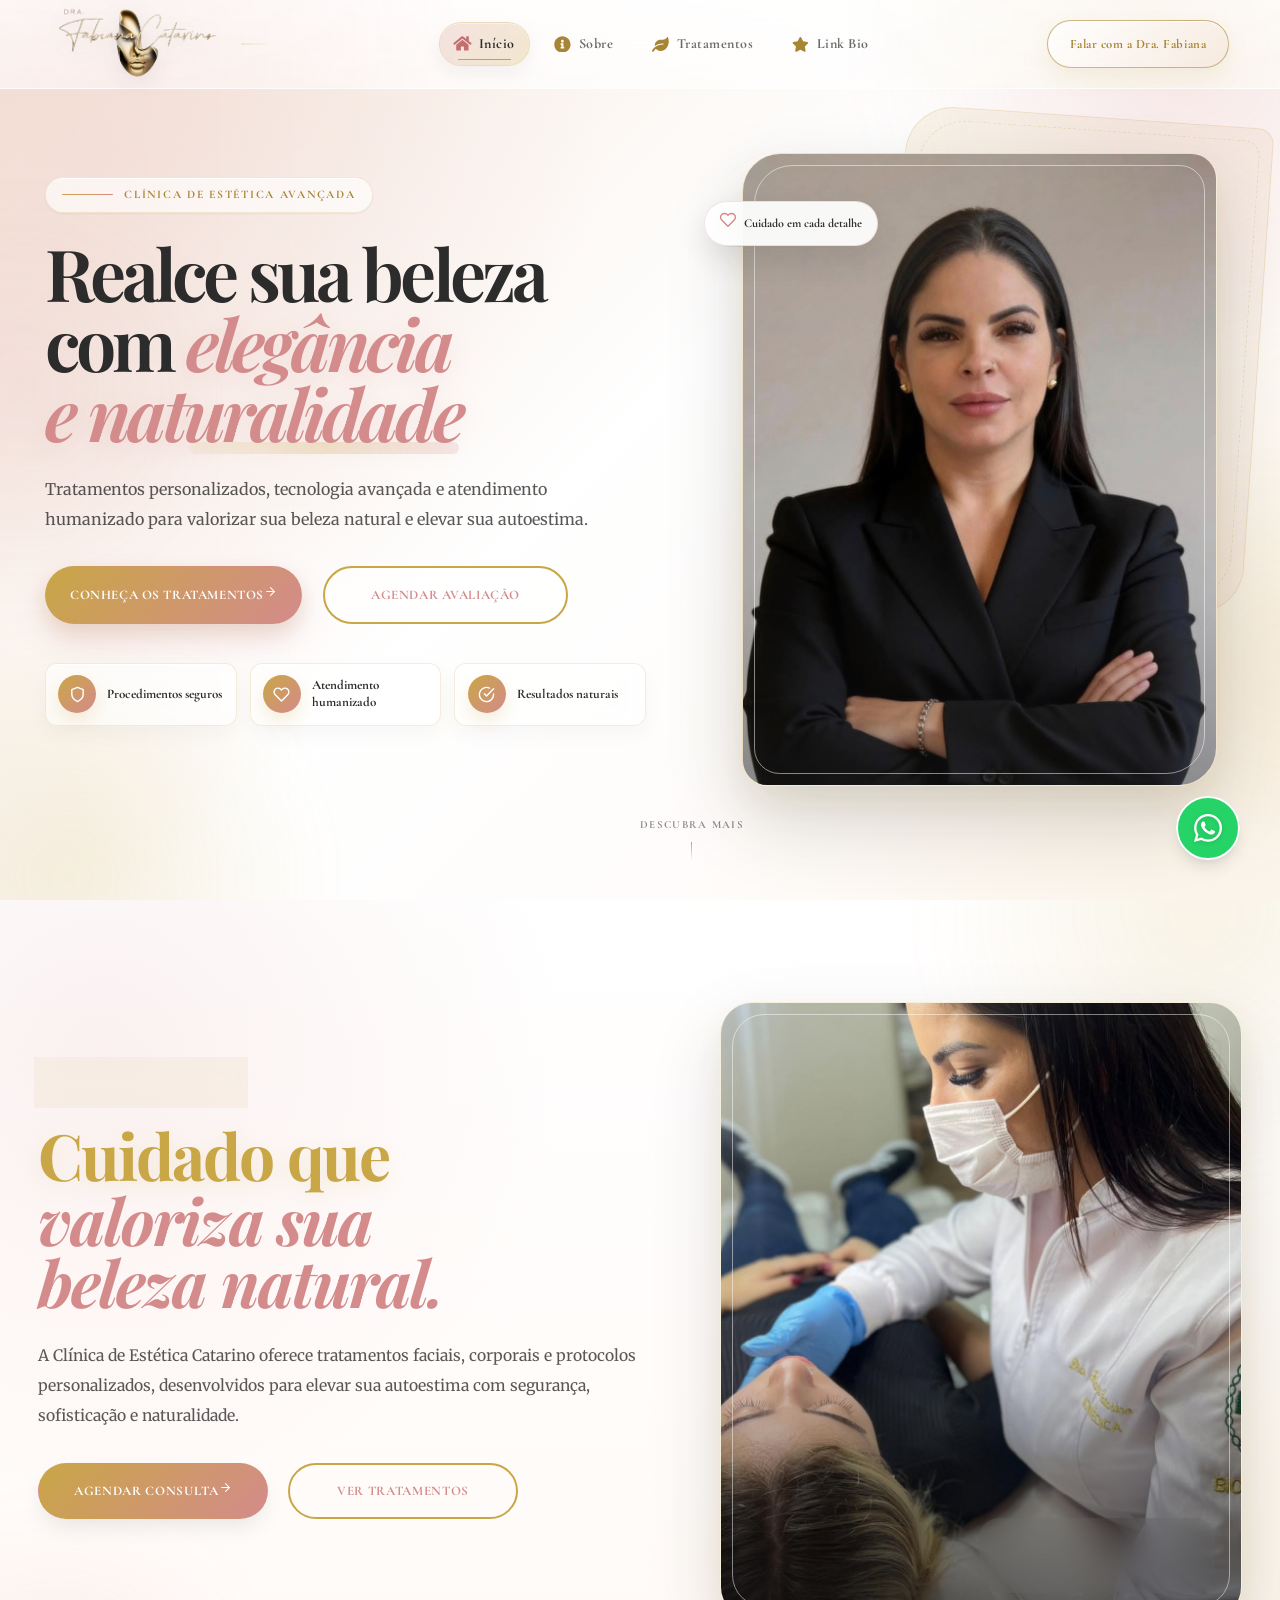
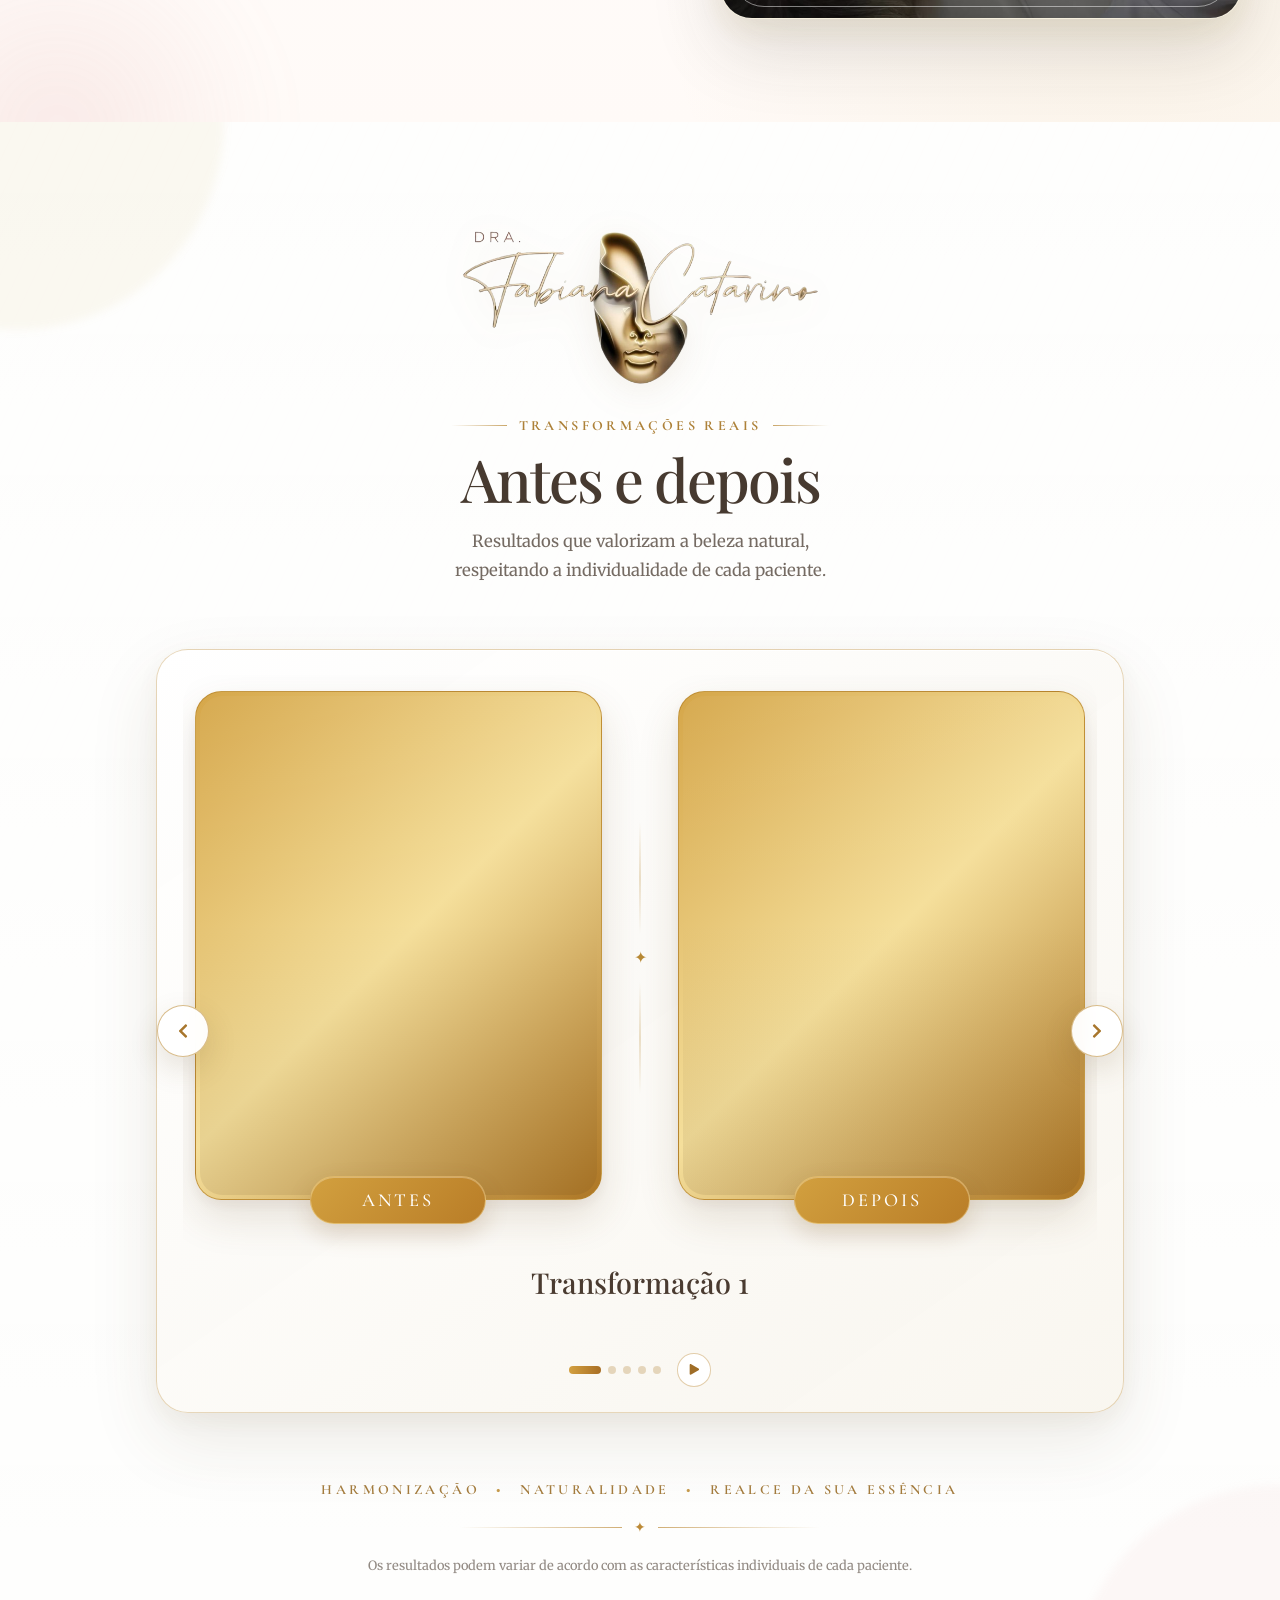
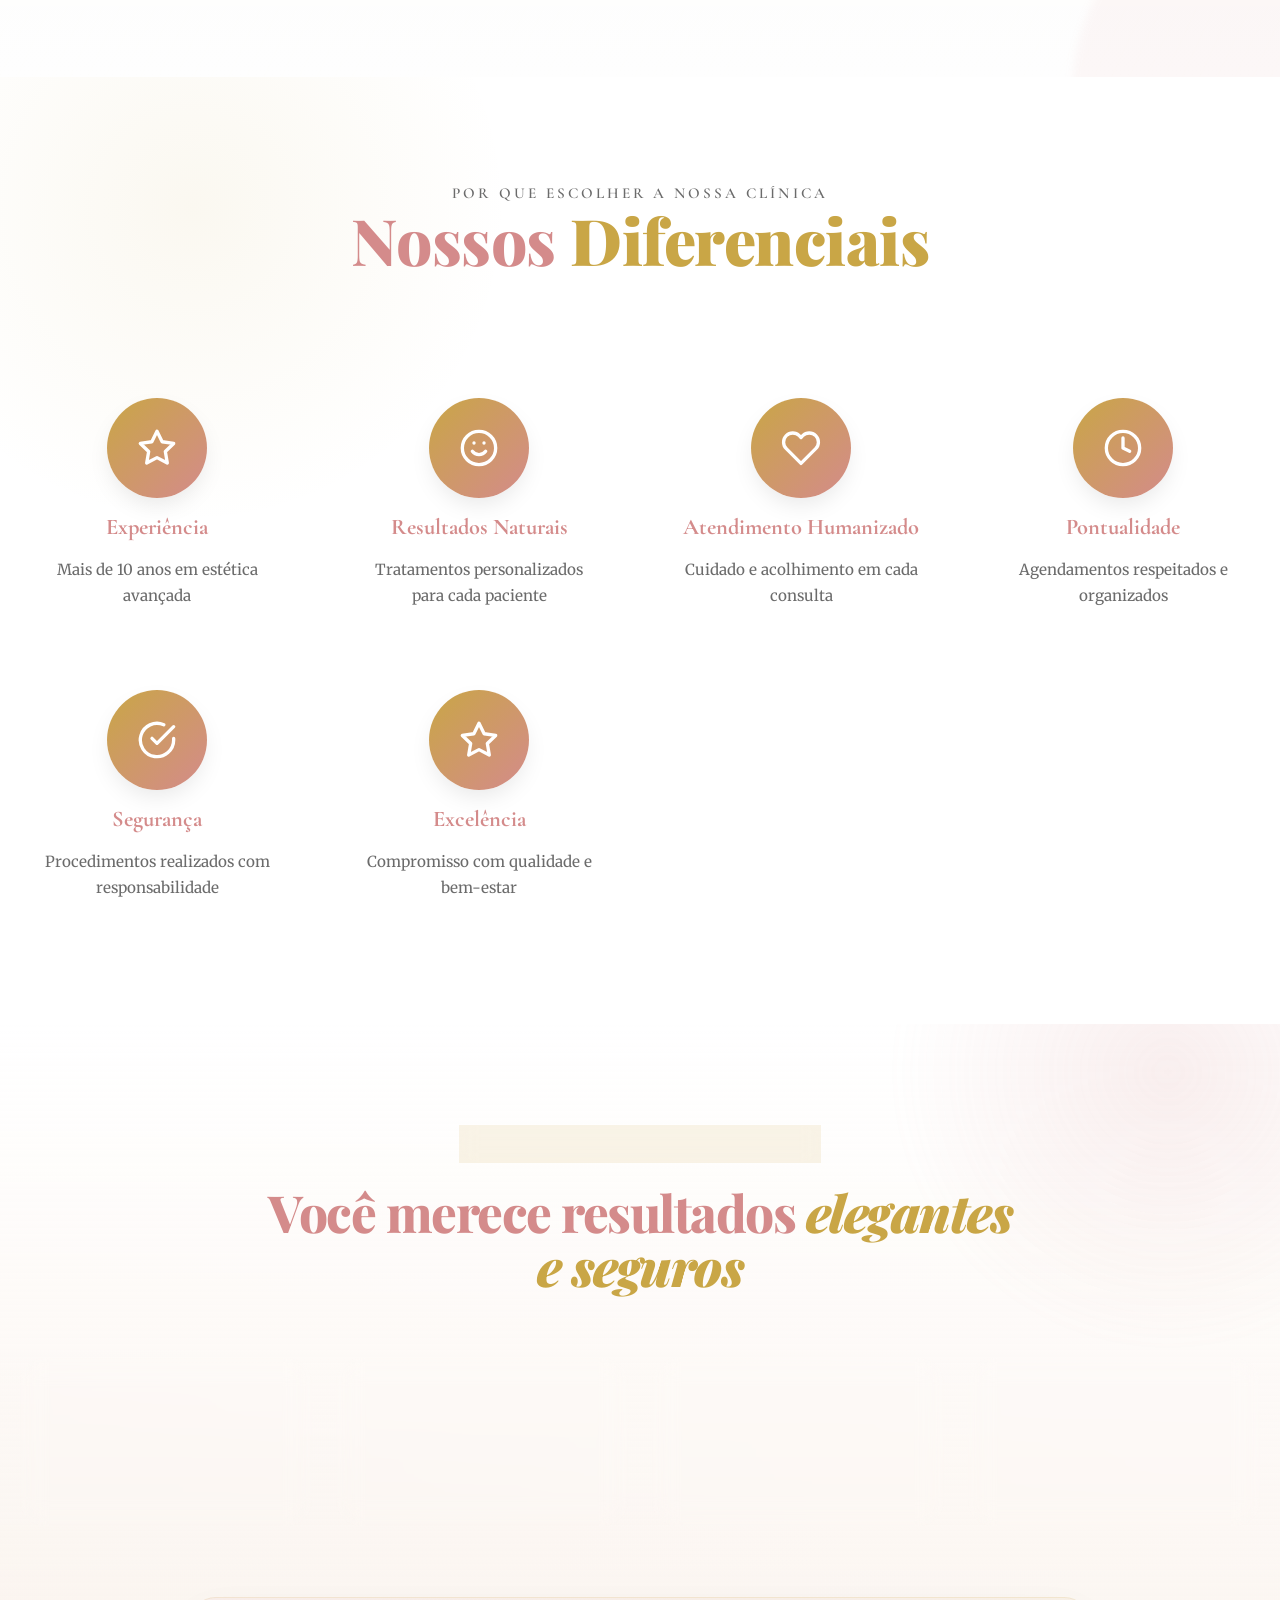
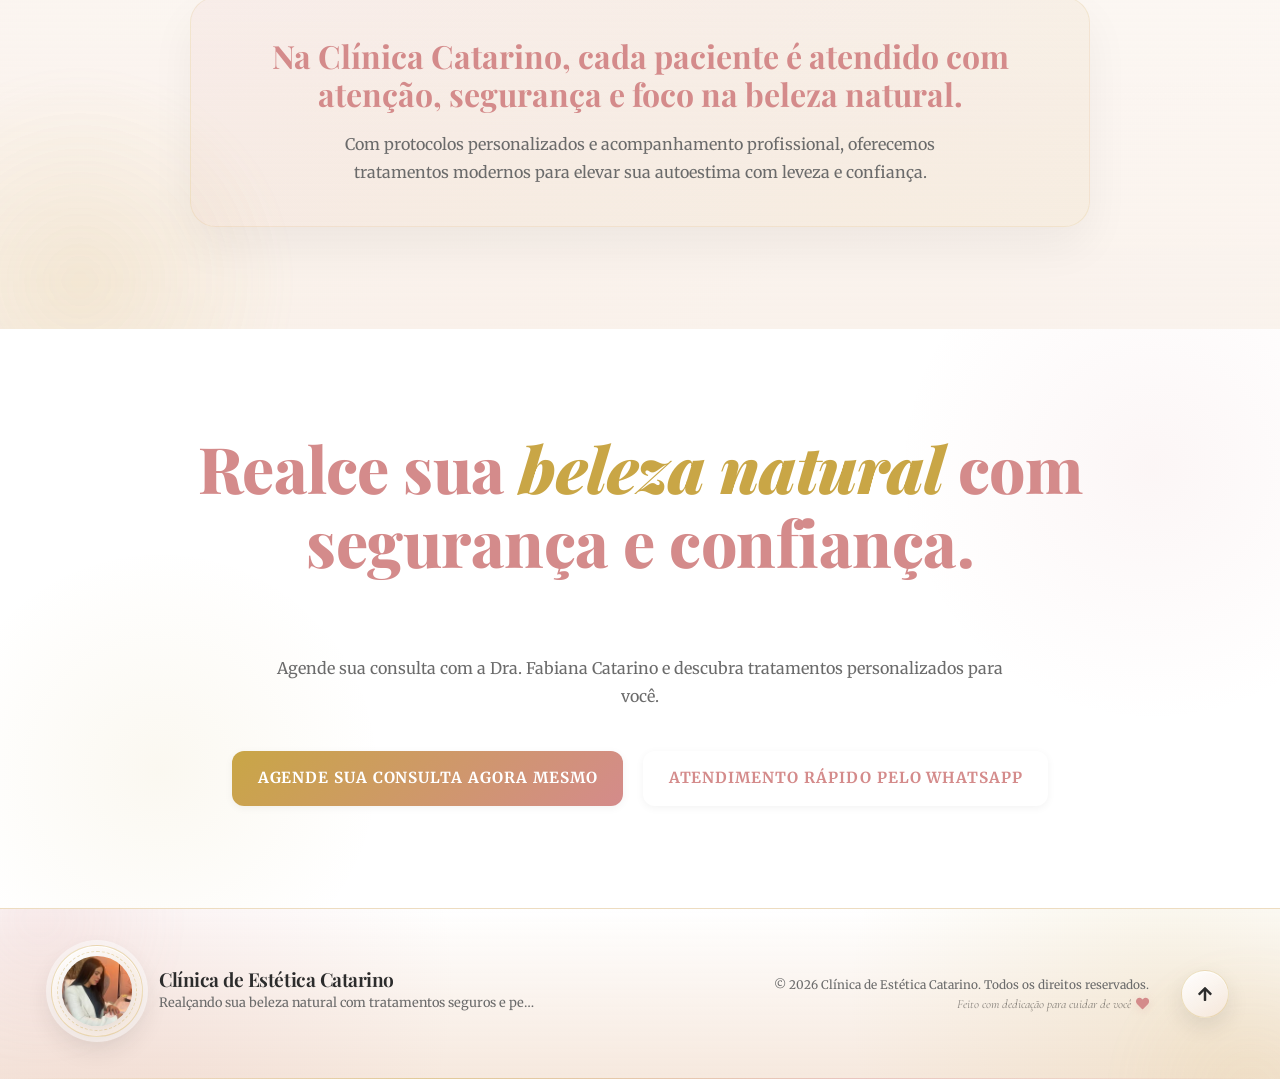
==== commit 2af09d61: "Updates" ====
--- a/index.html
+++ b/index.html
@@ -241,7 +241,7 @@
         "sameAs": []
       }
     </script>
-    <script type="module" crossorigin src="/assets/index-CLKWB-vW.js"></script>
+    <script type="module" crossorigin src="/assets/index-dehvboHr.js"></script>
     <link rel="stylesheet" crossorigin href="/assets/index-dD9s4RGm.css">
   </head>
 
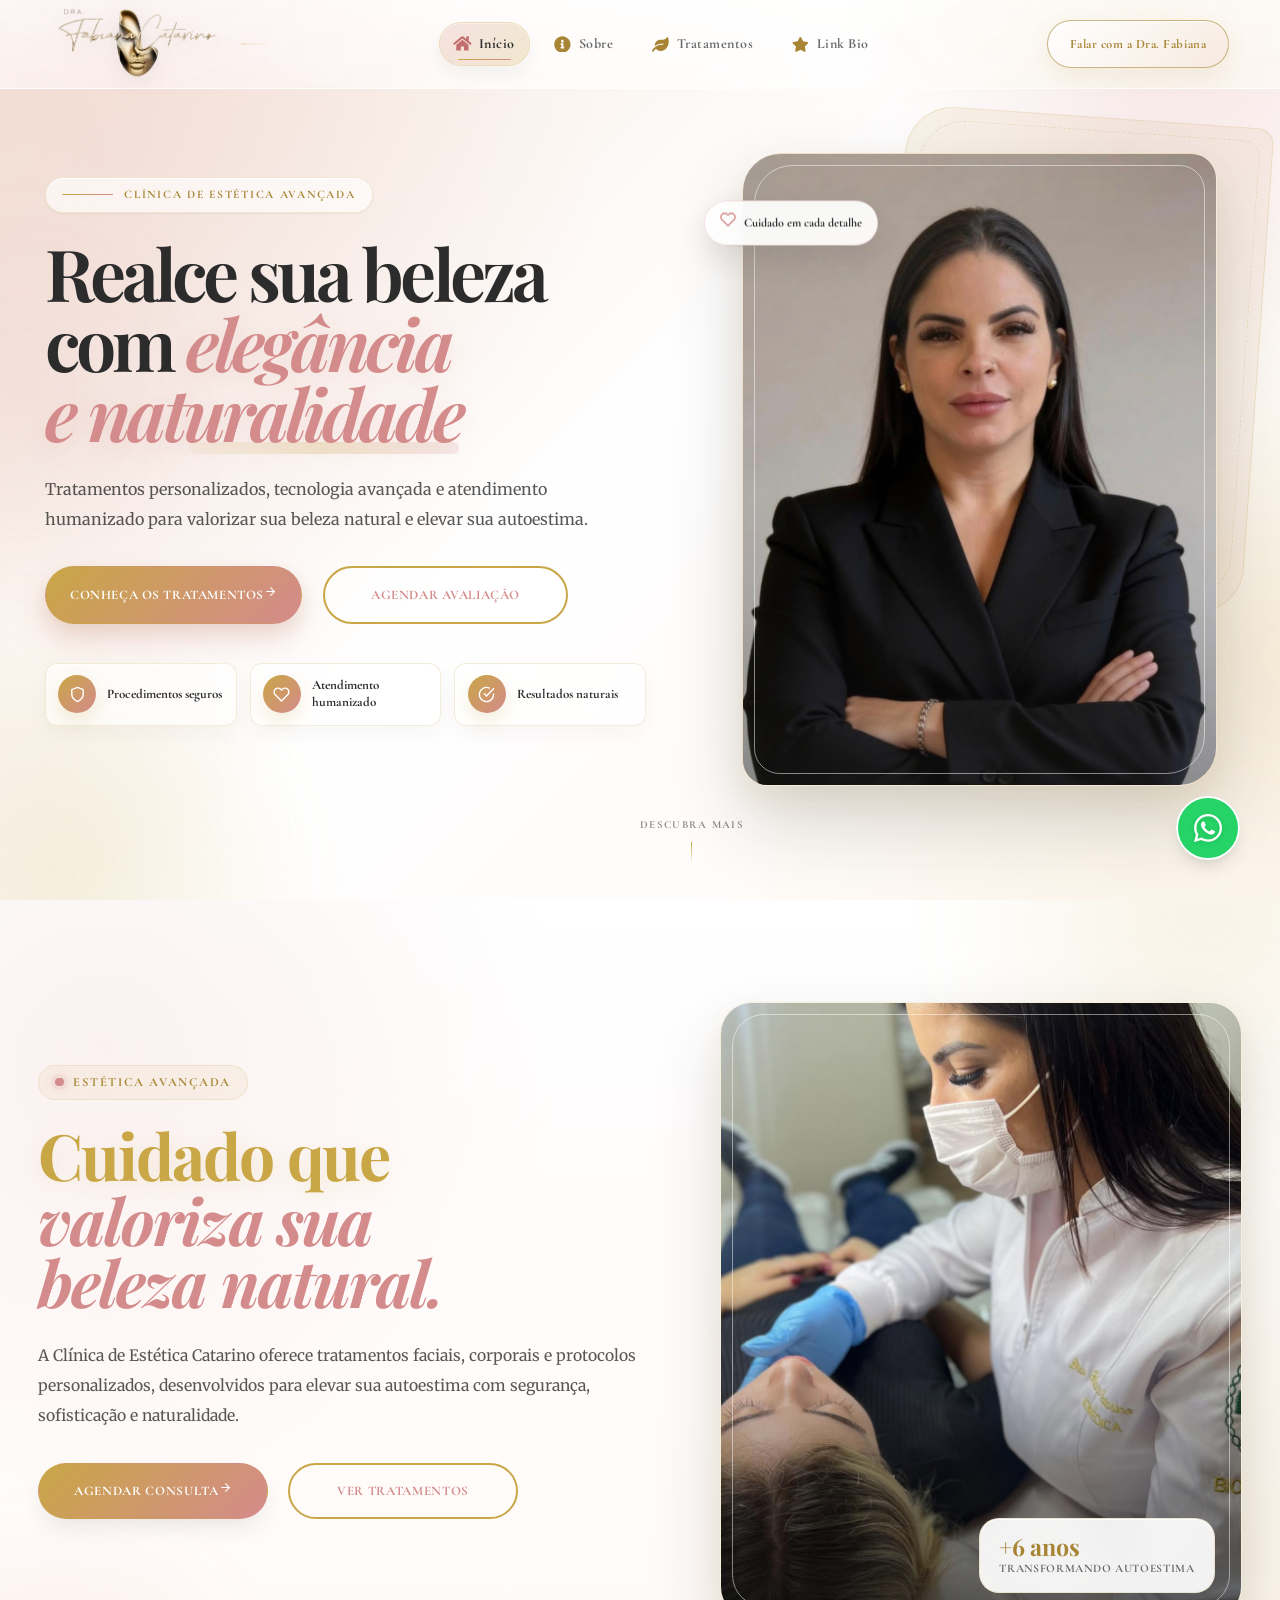
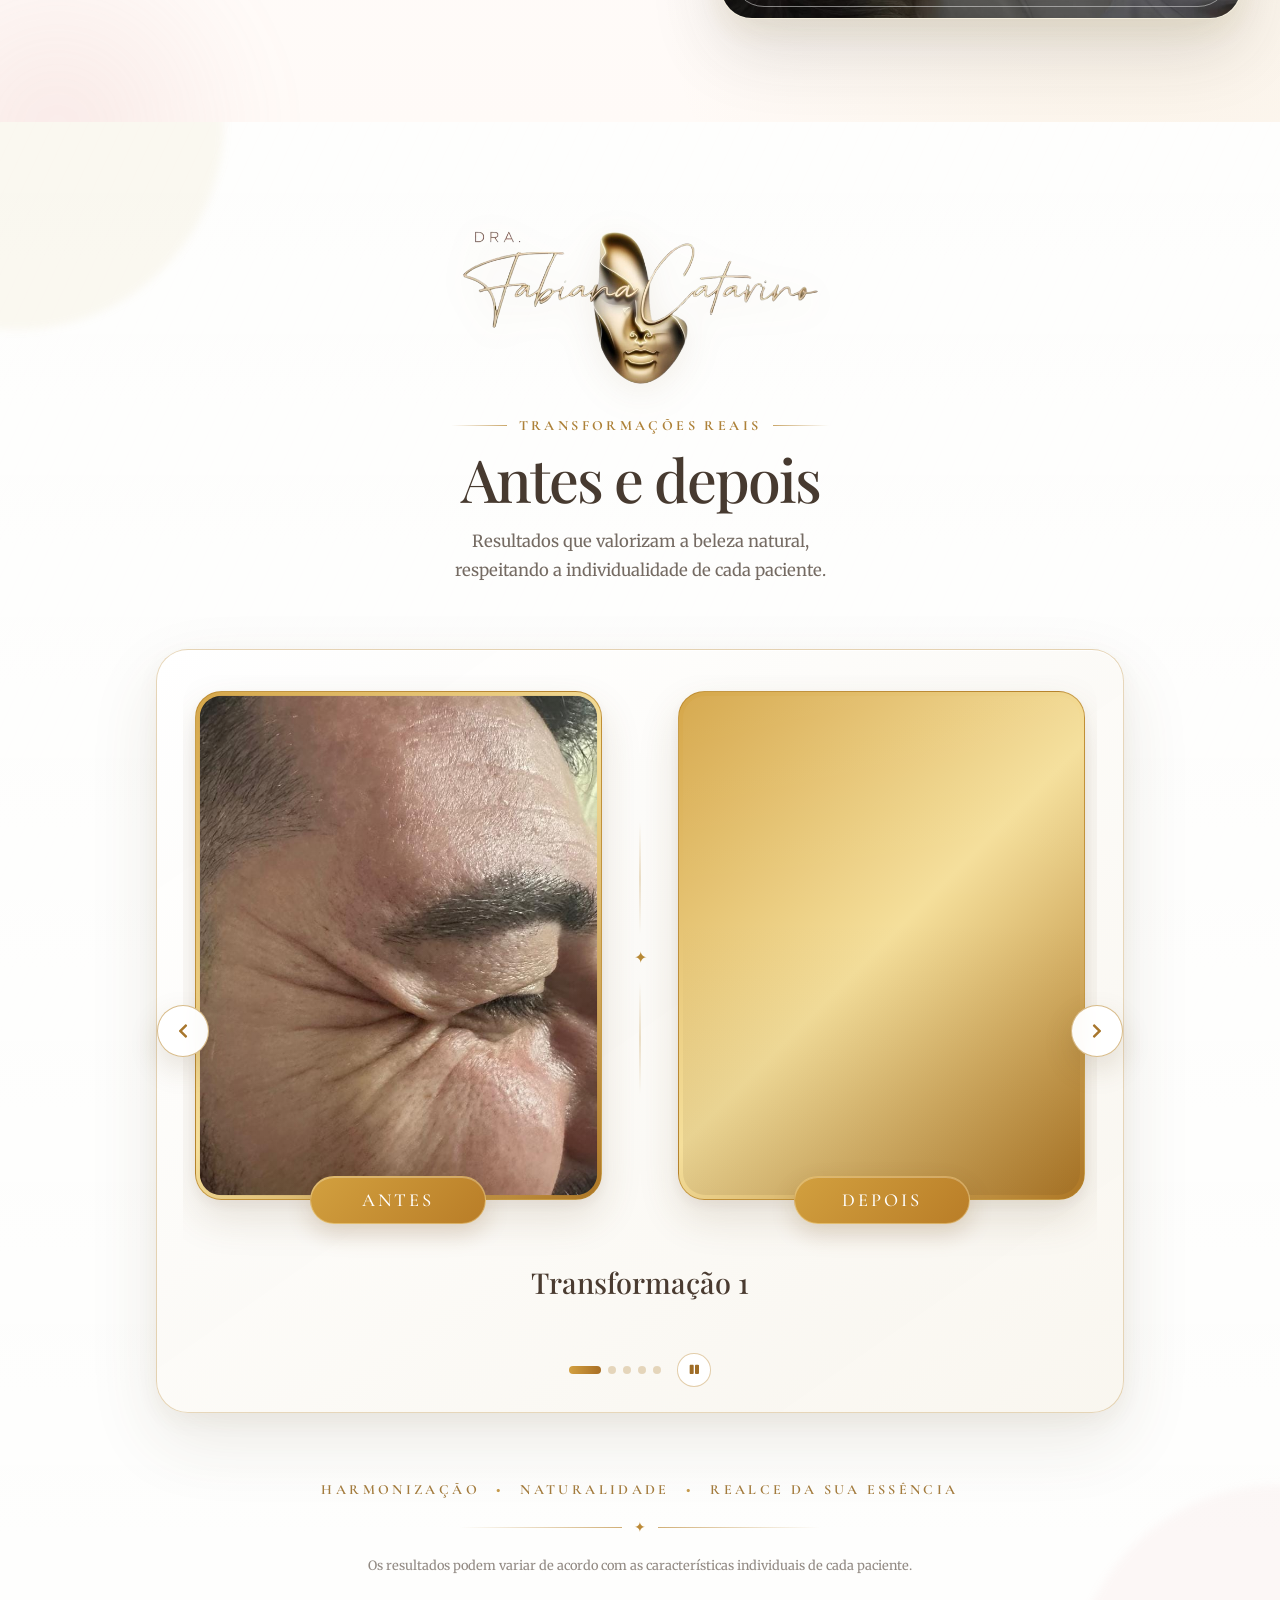
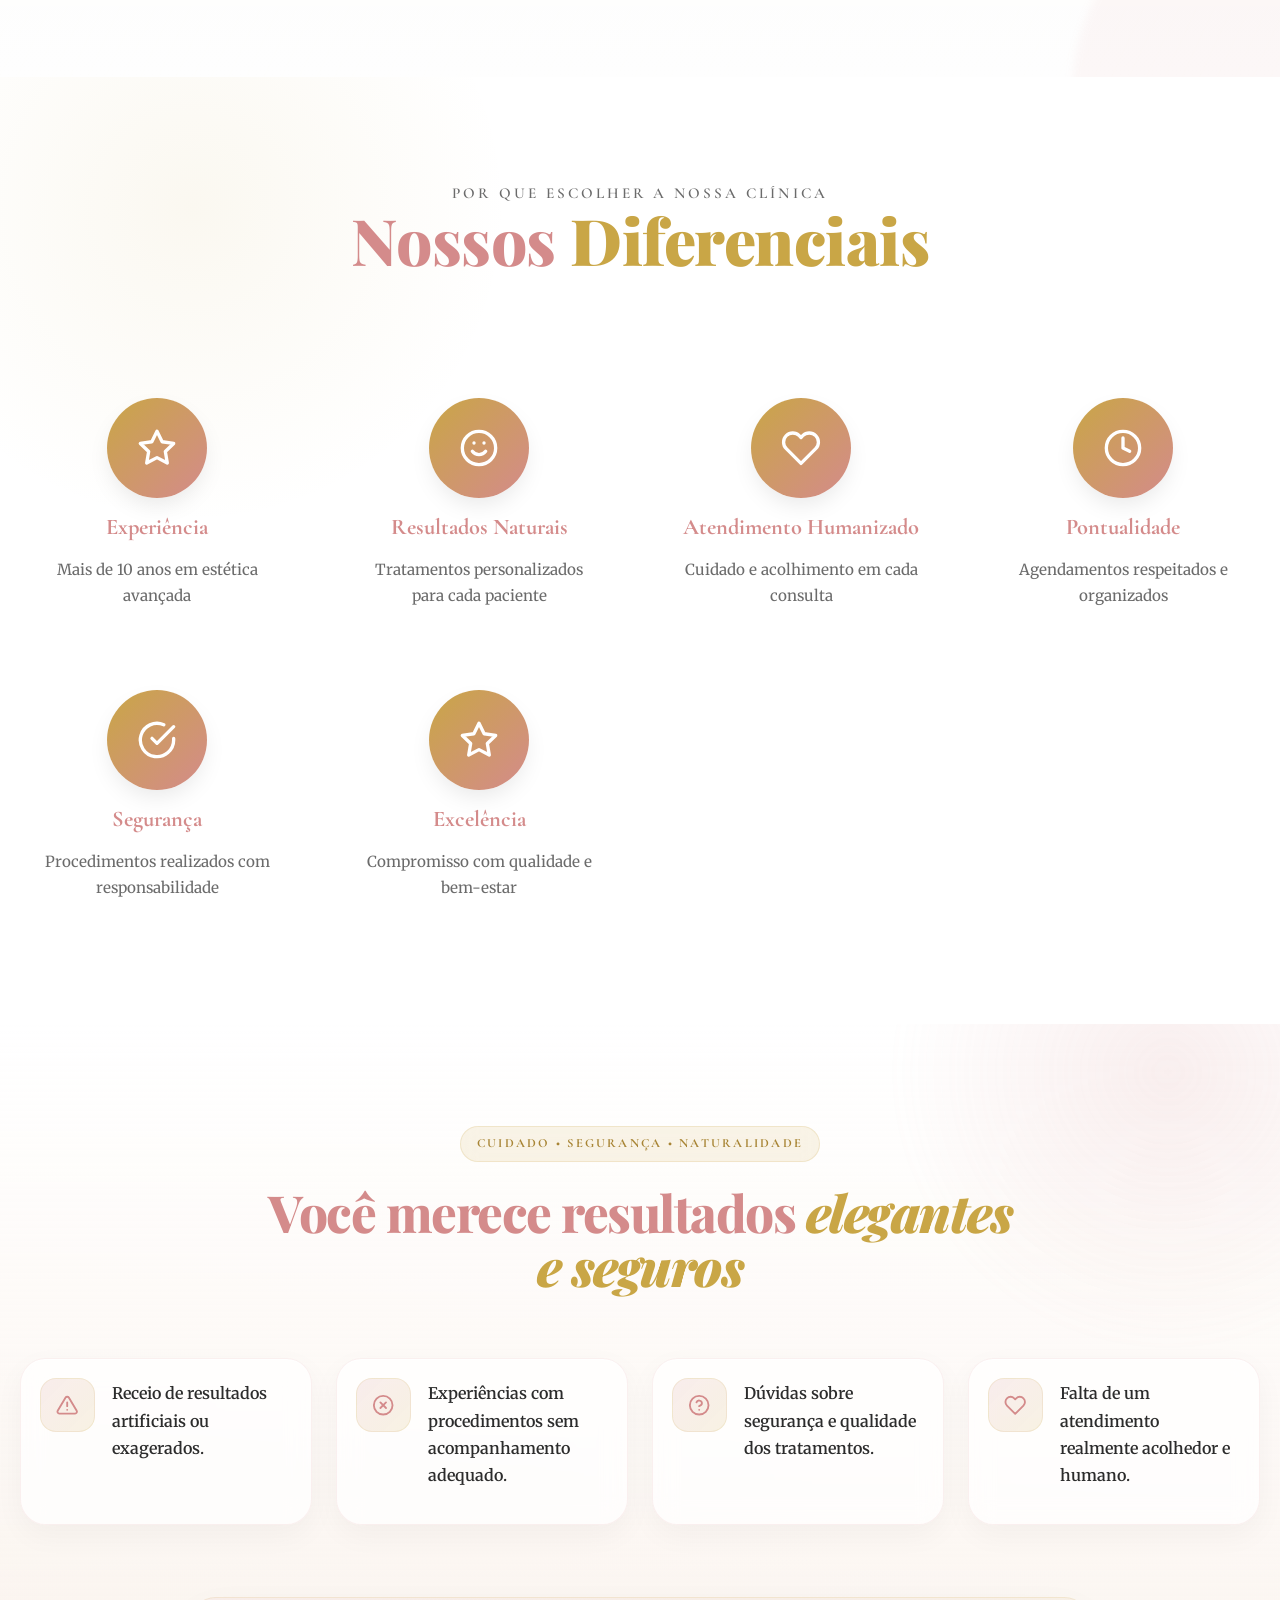
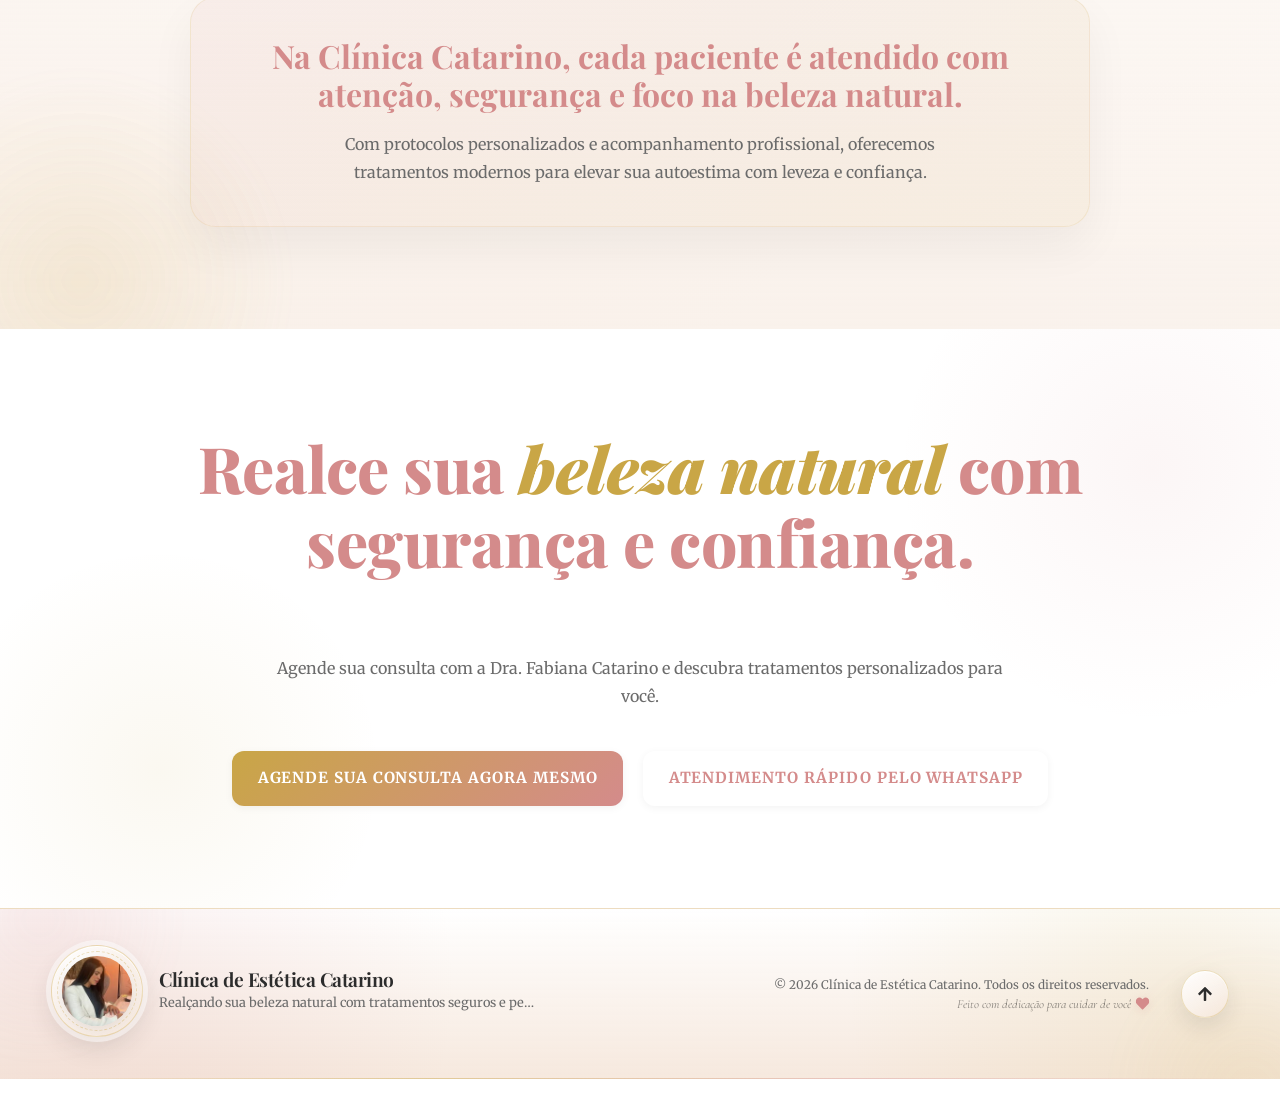
==== commit 33b32787: "Updates" ====
--- a/index.html
+++ b/index.html
@@ -241,7 +241,7 @@
         "sameAs": []
       }
     </script>
-    <script type="module" crossorigin src="/assets/index-dehvboHr.js"></script>
+    <script type="module" crossorigin src="/assets/index-Bc2HrOVp.js"></script>
     <link rel="stylesheet" crossorigin href="/assets/index-dD9s4RGm.css">
   </head>
 
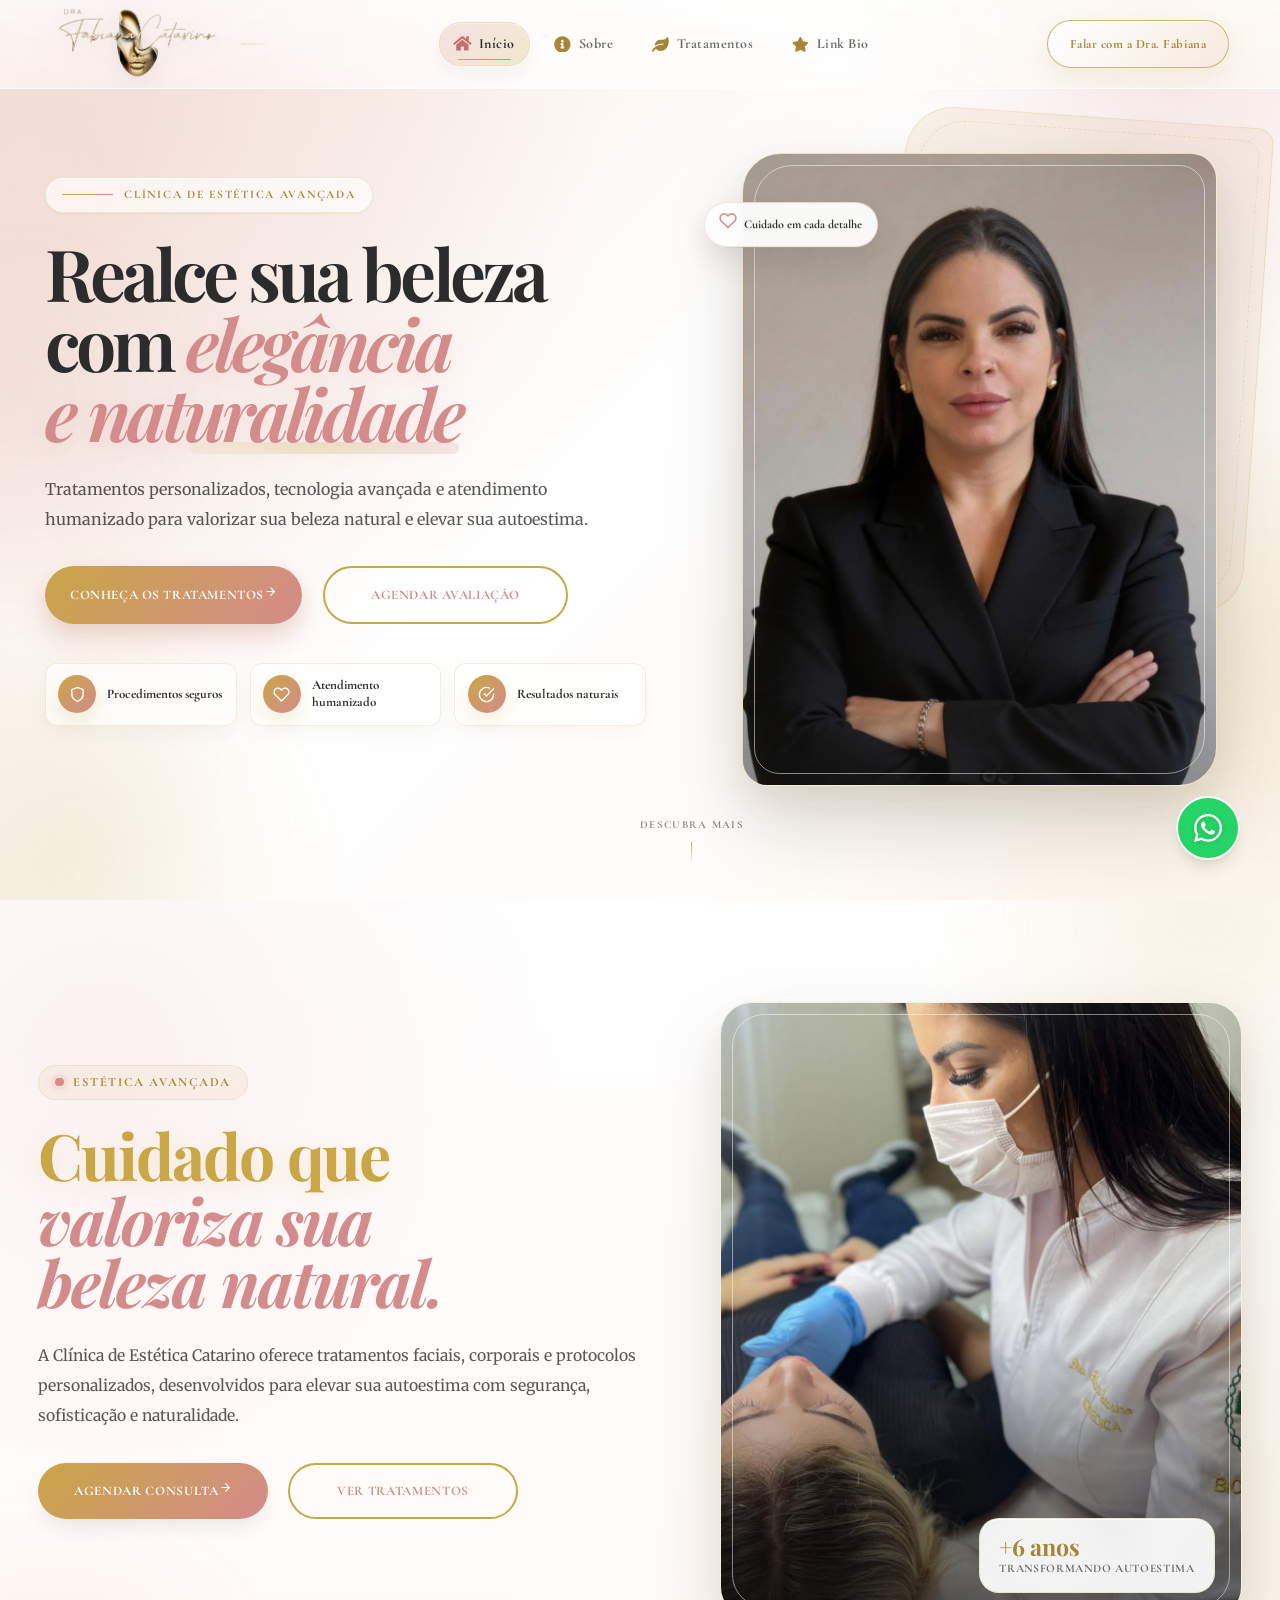
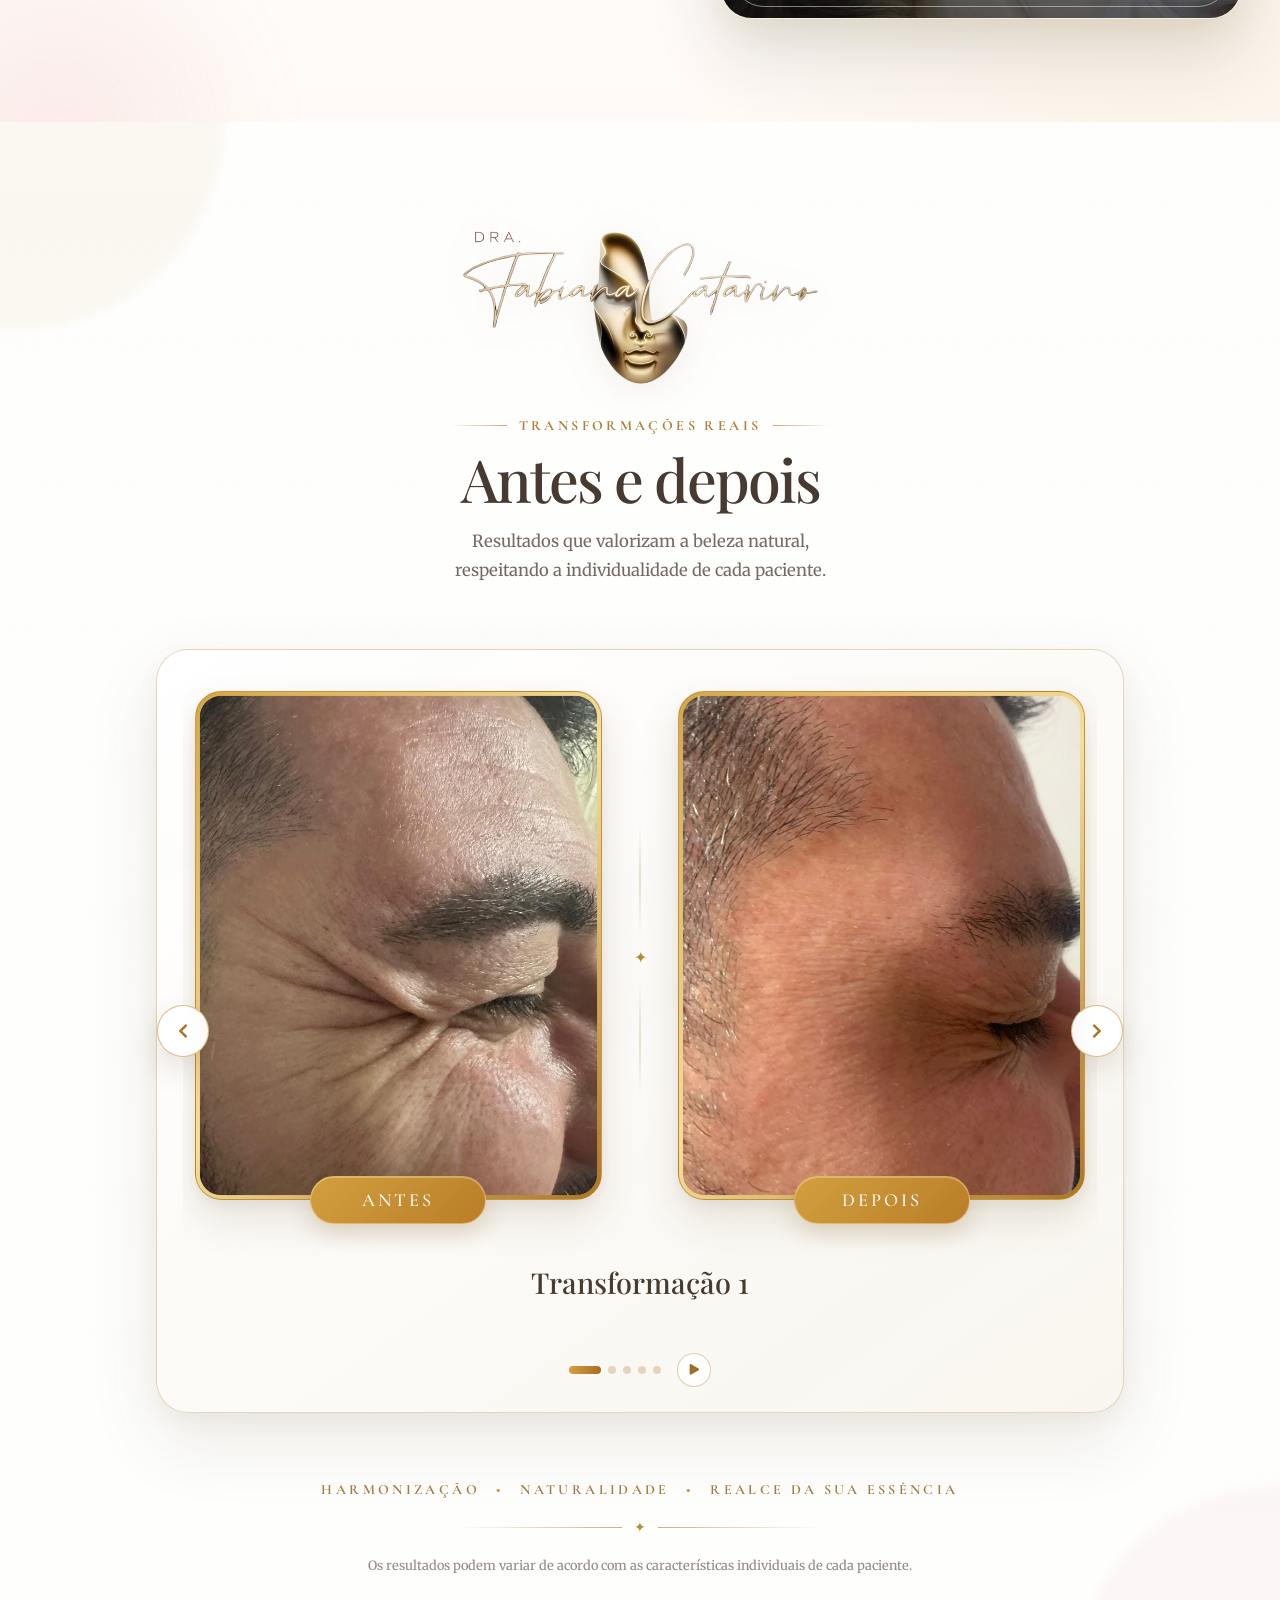
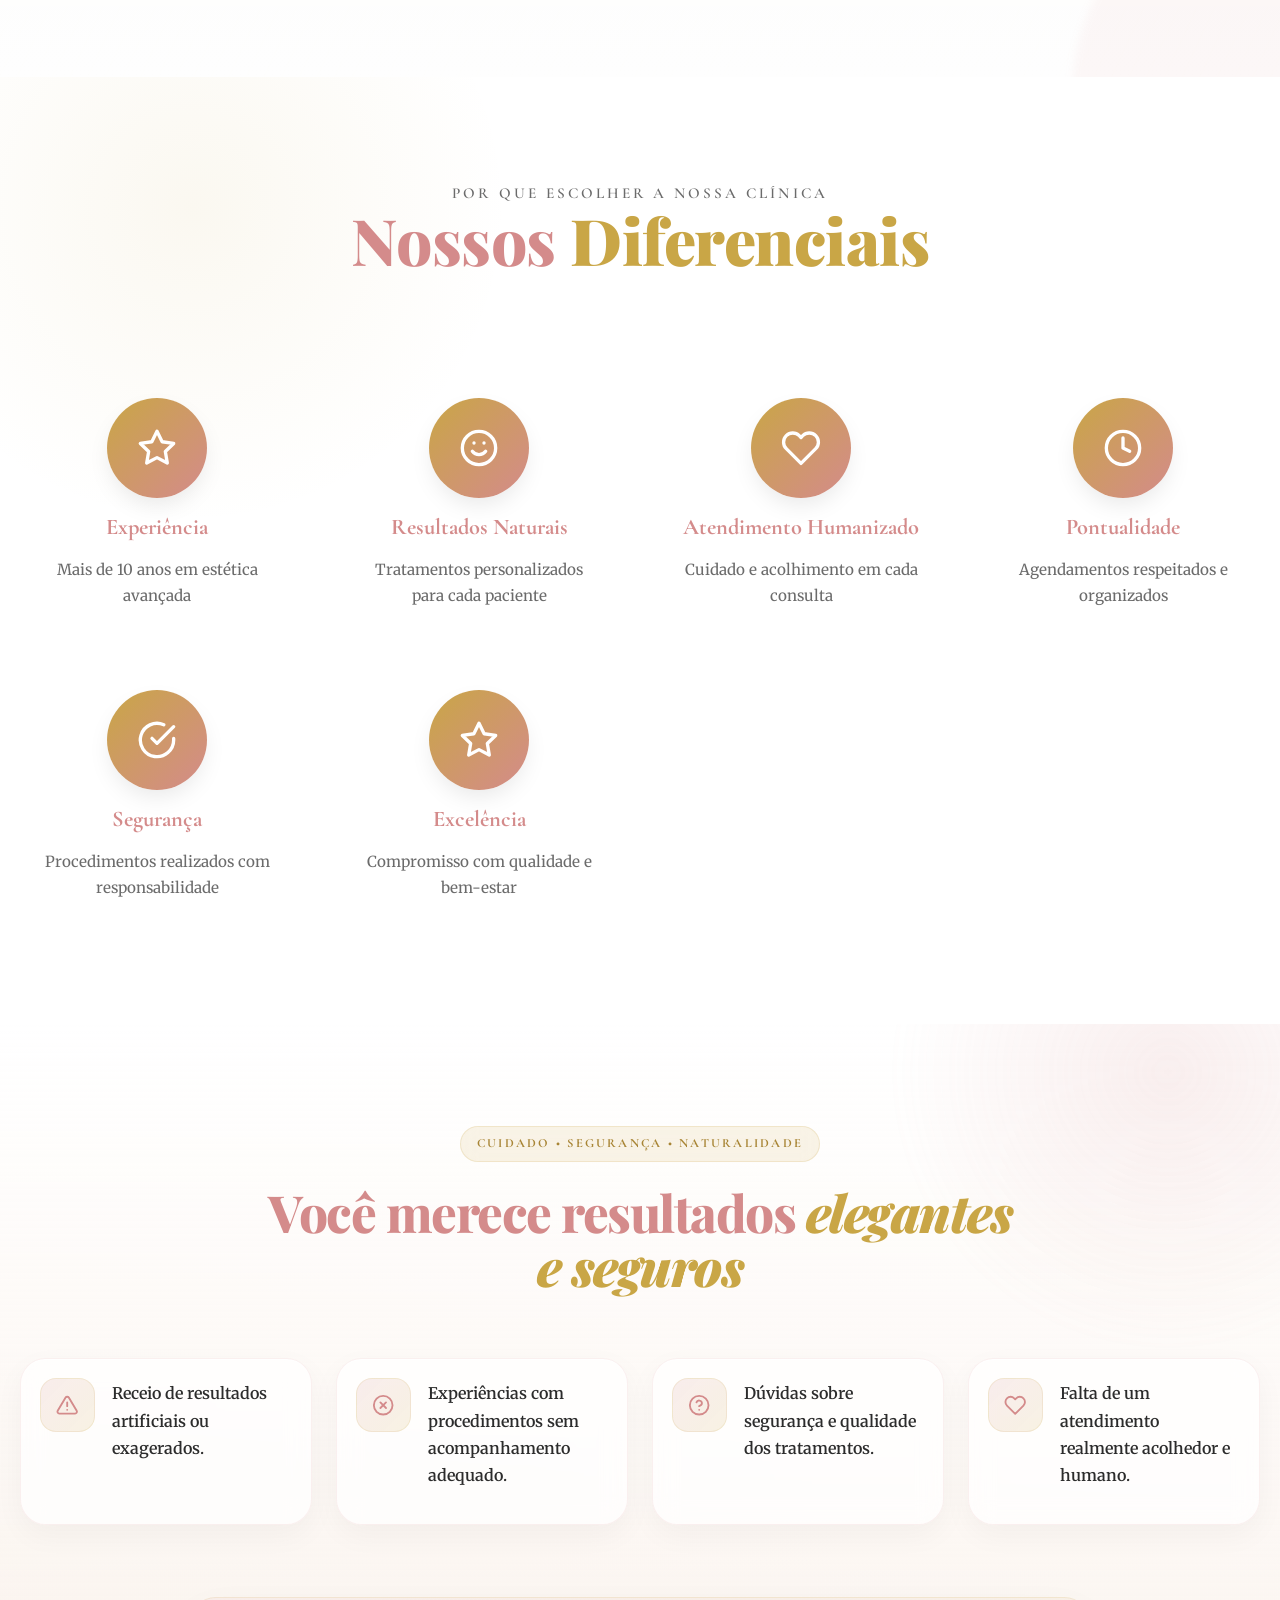
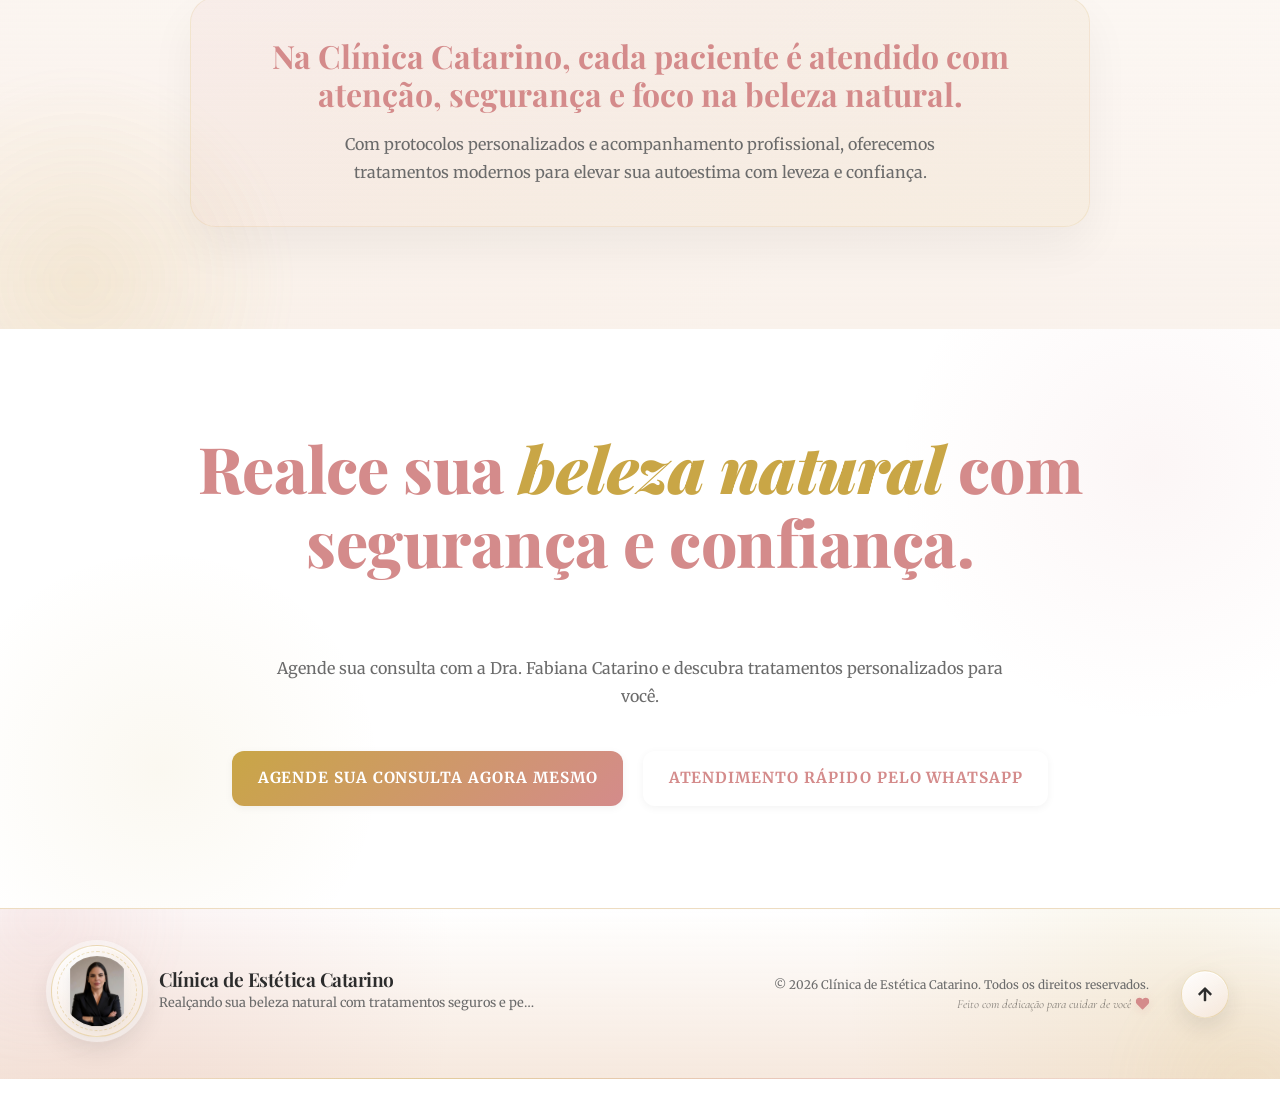
==== commit 02df0771: "Updates" ====
--- a/index.html
+++ b/index.html
@@ -2,12 +2,15 @@
 <html lang="pt-BR">
   <head>
     <meta charset="UTF-8" />
-
+<meta
+  name="color-scheme"
+  content="light"
+/>
     <meta
       name="viewport"
       content="width=device-width, initial-scale=1, viewport-fit=cover"
     />
-
+<meta name="theme-color" content="#f5e6da" />
     <!-- =====================================================
          IDENTIDADE E SEO PRINCIPAL
     ====================================================== -->
@@ -241,8 +244,8 @@
         "sameAs": []
       }
     </script>
-    <script type="module" crossorigin src="/assets/index-Bc2HrOVp.js"></script>
-    <link rel="stylesheet" crossorigin href="/assets/index-dD9s4RGm.css">
+    <script type="module" crossorigin src="/assets/index-DCdfBOQz.js"></script>
+    <link rel="stylesheet" crossorigin href="/assets/index-C8y34VsG.css">
   </head>
 
   <body>
--- a/assets/index-C8y34VsG.css
+++ b/assets/index-C8y34VsG.css
@@ -0,0 +1 @@
+@import"https://fonts.googleapis.com/css2?family=Cormorant+Garamond:ital,wght@0,300..700;1,300..700&family=Merriweather:ital,opsz,wght@0,18..144,300..900;1,18..144,300..900&family=Playfair+Display:ital,wght@0,400..900;1,400..900&display=swap";:root,:host{color-scheme:var(--mantine-color-scheme)}*,*:before,*:after{box-sizing:border-box}input,button,textarea,select{font:inherit}button,select{text-transform:none}body,:host{margin:0;font-family:var(--mantine-font-family);font-size:var(--mantine-font-size-md);line-height:var(--mantine-line-height);background-color:var(--mantine-color-body);color:var(--mantine-color-text);-webkit-font-smoothing:var(--mantine-webkit-font-smoothing);-moz-osx-font-smoothing:var(--mantine-moz-font-smoothing)}@media screen and (max-device-width:31.25em){body,:host{-webkit-text-size-adjust:100%}}@media(prefers-reduced-motion:reduce){[data-respect-reduced-motion] [data-reduce-motion]{transition:none;animation:none}}[data-mantine-color-scheme=light] .mantine-light-hidden,[data-mantine-color-scheme=dark] .mantine-dark-hidden{display:none}.mantine-focus-auto:focus-visible{outline:2px solid var(--mantine-primary-color-filled);outline-offset:calc(.125rem * var(--mantine-scale))}.mantine-focus-always:focus{outline:2px solid var(--mantine-primary-color-filled);outline-offset:calc(.125rem * var(--mantine-scale))}.mantine-focus-never:focus{outline:none}.mantine-active:active{transform:translateY(calc(.0625rem * var(--mantine-scale)))}fieldset:disabled .mantine-active:active{transform:none}:where([dir=rtl]) .mantine-rotate-rtl{transform:rotate(180deg)}:root,:host{--mantine-z-index-app: 100;--mantine-z-index-modal: 200;--mantine-z-index-popover: 300;--mantine-z-index-overlay: 400;--mantine-z-index-max: 9999;--mantine-scale: 1;--mantine-cursor-type: default;--mantine-webkit-font-smoothing: antialiased;--mantine-moz-font-smoothing: grayscale;--mantine-color-white: #fff;--mantine-color-black: #000;--mantine-line-height: 1.55;--mantine-font-family: -apple-system, BlinkMacSystemFont, Segoe UI, Roboto, Helvetica, Arial, sans-serif, Apple Color Emoji, Segoe UI Emoji;--mantine-font-family-monospace: ui-monospace, SFMono-Regular, Menlo, Monaco, Consolas, Liberation Mono, Courier New, monospace;--mantine-font-family-headings: -apple-system, BlinkMacSystemFont, Segoe UI, Roboto, Helvetica, Arial, sans-serif, Apple Color Emoji, Segoe UI Emoji;--mantine-heading-font-weight: 700;--mantine-heading-text-wrap: wrap;--mantine-radius-default: calc(.5rem * var(--mantine-scale));--mantine-primary-color-filled: var(--mantine-color-blue-filled);--mantine-primary-color-filled-hover: var(--mantine-color-blue-filled-hover);--mantine-primary-color-light: var(--mantine-color-blue-light);--mantine-primary-color-light-hover: var(--mantine-color-blue-light-hover);--mantine-primary-color-light-color: var(--mantine-color-blue-light-color);--mantine-breakpoint-xs: 36em;--mantine-breakpoint-sm: 48em;--mantine-breakpoint-md: 62em;--mantine-breakpoint-lg: 75em;--mantine-breakpoint-xl: 88em;--mantine-spacing-xs: calc(.625rem * var(--mantine-scale));--mantine-spacing-sm: calc(.75rem * var(--mantine-scale));--mantine-spacing-md: calc(1rem * var(--mantine-scale));--mantine-spacing-lg: calc(1.25rem * var(--mantine-scale));--mantine-spacing-xl: calc(2rem * var(--mantine-scale));--mantine-font-size-xs: calc(.75rem * var(--mantine-scale));--mantine-font-size-sm: calc(.875rem * var(--mantine-scale));--mantine-font-size-md: calc(1rem * var(--mantine-scale));--mantine-font-size-lg: calc(1.125rem * var(--mantine-scale));--mantine-font-size-xl: calc(1.25rem * var(--mantine-scale));--mantine-line-height-xs: 1.4;--mantine-line-height-sm: 1.45;--mantine-line-height-md: 1.55;--mantine-line-height-lg: 1.6;--mantine-line-height-xl: 1.65;--mantine-shadow-xs: 0 calc(.0625rem * var(--mantine-scale)) calc(.1875rem * var(--mantine-scale)) rgba(0, 0, 0, .05), 0 calc(.0625rem * var(--mantine-scale)) calc(.125rem * var(--mantine-scale)) rgba(0, 0, 0, .1);--mantine-shadow-sm: 0 calc(.0625rem * var(--mantine-scale)) calc(.1875rem * var(--mantine-scale)) rgba(0, 0, 0, .05), rgba(0, 0, 0, .05) 0 calc(.625rem * var(--mantine-scale)) calc(.9375rem * var(--mantine-scale)) calc(-.3125rem * var(--mantine-scale)), rgba(0, 0, 0, .04) 0 calc(.4375rem * var(--mantine-scale)) calc(.4375rem * var(--mantine-scale)) calc(-.3125rem * var(--mantine-scale));--mantine-shadow-md: 0 calc(.0625rem * var(--mantine-scale)) calc(.1875rem * var(--mantine-scale)) rgba(0, 0, 0, .05), rgba(0, 0, 0, .05) 0 calc(1.25rem * var(--mantine-scale)) calc(1.5625rem * var(--mantine-scale)) calc(-.3125rem * var(--mantine-scale)), rgba(0, 0, 0, .04) 0 calc(.625rem * var(--mantine-scale)) calc(.625rem * var(--mantine-scale)) calc(-.3125rem * var(--mantine-scale));--mantine-shadow-lg: 0 calc(.0625rem * var(--mantine-scale)) calc(.1875rem * var(--mantine-scale)) rgba(0, 0, 0, .05), rgba(0, 0, 0, .05) 0 calc(1.75rem * var(--mantine-scale)) calc(1.4375rem * var(--mantine-scale)) calc(-.4375rem * var(--mantine-scale)), rgba(0, 0, 0, .04) 0 calc(.75rem * var(--mantine-scale)) calc(.75rem * var(--mantine-scale)) calc(-.4375rem * var(--mantine-scale));--mantine-shadow-xl: 0 calc(.0625rem * var(--mantine-scale)) calc(.1875rem * var(--mantine-scale)) rgba(0, 0, 0, .05), rgba(0, 0, 0, .05) 0 calc(2.25rem * var(--mantine-scale)) calc(1.75rem * var(--mantine-scale)) calc(-.4375rem * var(--mantine-scale)), rgba(0, 0, 0, .04) 0 calc(1.0625rem * var(--mantine-scale)) calc(1.0625rem * var(--mantine-scale)) calc(-.4375rem * var(--mantine-scale));--mantine-radius-xs: calc(.125rem * var(--mantine-scale));--mantine-radius-sm: calc(.25rem * var(--mantine-scale));--mantine-radius-md: calc(.5rem * var(--mantine-scale));--mantine-radius-lg: calc(1rem * var(--mantine-scale));--mantine-radius-xl: calc(2rem * var(--mantine-scale));--mantine-font-weight-regular: 400;--mantine-font-weight-medium: 600;--mantine-font-weight-bold: 700;--mantine-primary-color-0: var(--mantine-color-blue-0);--mantine-primary-color-1: var(--mantine-color-blue-1);--mantine-primary-color-2: var(--mantine-color-blue-2);--mantine-primary-color-3: var(--mantine-color-blue-3);--mantine-primary-color-4: var(--mantine-color-blue-4);--mantine-primary-color-5: var(--mantine-color-blue-5);--mantine-primary-color-6: var(--mantine-color-blue-6);--mantine-primary-color-7: var(--mantine-color-blue-7);--mantine-primary-color-8: var(--mantine-color-blue-8);--mantine-primary-color-9: var(--mantine-color-blue-9);--mantine-color-dark-0: #c9c9c9;--mantine-color-dark-1: #b8b8b8;--mantine-color-dark-2: #828282;--mantine-color-dark-3: #696969;--mantine-color-dark-4: #424242;--mantine-color-dark-5: #3b3b3b;--mantine-color-dark-6: #2e2e2e;--mantine-color-dark-7: #242424;--mantine-color-dark-8: #1f1f1f;--mantine-color-dark-9: #141414;--mantine-color-gray-0: #f8f9fa;--mantine-color-gray-1: #f1f3f5;--mantine-color-gray-2: #e9ecef;--mantine-color-gray-3: #dee2e6;--mantine-color-gray-4: #ced4da;--mantine-color-gray-5: #adb5bd;--mantine-color-gray-6: #868e96;--mantine-color-gray-7: #495057;--mantine-color-gray-8: #343a40;--mantine-color-gray-9: #212529;--mantine-color-red-0: #fff5f5;--mantine-color-red-1: #ffe3e3;--mantine-color-red-2: #ffc9c9;--mantine-color-red-3: #ffa8a8;--mantine-color-red-4: #ff8787;--mantine-color-red-5: #ff6b6b;--mantine-color-red-6: #fa5252;--mantine-color-red-7: #f03e3e;--mantine-color-red-8: #e03131;--mantine-color-red-9: #c92a2a;--mantine-color-pink-0: #fff0f6;--mantine-color-pink-1: #ffdeeb;--mantine-color-pink-2: #fcc2d7;--mantine-color-pink-3: #faa2c1;--mantine-color-pink-4: #f783ac;--mantine-color-pink-5: #f06595;--mantine-color-pink-6: #e64980;--mantine-color-pink-7: #d6336c;--mantine-color-pink-8: #c2255c;--mantine-color-pink-9: #a61e4d;--mantine-color-grape-0: #f8f0fc;--mantine-color-grape-1: #f3d9fa;--mantine-color-grape-2: #eebefa;--mantine-color-grape-3: #e599f7;--mantine-color-grape-4: #da77f2;--mantine-color-grape-5: #cc5de8;--mantine-color-grape-6: #be4bdb;--mantine-color-grape-7: #ae3ec9;--mantine-color-grape-8: #9c36b5;--mantine-color-grape-9: #862e9c;--mantine-color-violet-0: #f3f0ff;--mantine-color-violet-1: #e5dbff;--mantine-color-violet-2: #d0bfff;--mantine-color-violet-3: #b197fc;--mantine-color-violet-4: #9775fa;--mantine-color-violet-5: #845ef7;--mantine-color-violet-6: #7950f2;--mantine-color-violet-7: #7048e8;--mantine-color-violet-8: #6741d9;--mantine-color-violet-9: #5f3dc4;--mantine-color-indigo-0: #edf2ff;--mantine-color-indigo-1: #dbe4ff;--mantine-color-indigo-2: #bac8ff;--mantine-color-indigo-3: #91a7ff;--mantine-color-indigo-4: #748ffc;--mantine-color-indigo-5: #5c7cfa;--mantine-color-indigo-6: #4c6ef5;--mantine-color-indigo-7: #4263eb;--mantine-color-indigo-8: #3b5bdb;--mantine-color-indigo-9: #364fc7;--mantine-color-blue-0: #e7f5ff;--mantine-color-blue-1: #d0ebff;--mantine-color-blue-2: #a5d8ff;--mantine-color-blue-3: #74c0fc;--mantine-color-blue-4: #4dabf7;--mantine-color-blue-5: #339af0;--mantine-color-blue-6: #228be6;--mantine-color-blue-7: #1c7ed6;--mantine-color-blue-8: #1971c2;--mantine-color-blue-9: #1864ab;--mantine-color-cyan-0: #e3fafc;--mantine-color-cyan-1: #c5f6fa;--mantine-color-cyan-2: #99e9f2;--mantine-color-cyan-3: #66d9e8;--mantine-color-cyan-4: #3bc9db;--mantine-color-cyan-5: #22b8cf;--mantine-color-cyan-6: #15aabf;--mantine-color-cyan-7: #1098ad;--mantine-color-cyan-8: #0c8599;--mantine-color-cyan-9: #0b7285;--mantine-color-teal-0: #e6fcf5;--mantine-color-teal-1: #c3fae8;--mantine-color-teal-2: #96f2d7;--mantine-color-teal-3: #63e6be;--mantine-color-teal-4: #38d9a9;--mantine-color-teal-5: #20c997;--mantine-color-teal-6: #12b886;--mantine-color-teal-7: #0ca678;--mantine-color-teal-8: #099268;--mantine-color-teal-9: #087f5b;--mantine-color-green-0: #ebfbee;--mantine-color-green-1: #d3f9d8;--mantine-color-green-2: #b2f2bb;--mantine-color-green-3: #8ce99a;--mantine-color-green-4: #69db7c;--mantine-color-green-5: #51cf66;--mantine-color-green-6: #40c057;--mantine-color-green-7: #37b24d;--mantine-color-green-8: #2f9e44;--mantine-color-green-9: #2b8a3e;--mantine-color-lime-0: #f4fce3;--mantine-color-lime-1: #e9fac8;--mantine-color-lime-2: #d8f5a2;--mantine-color-lime-3: #c0eb75;--mantine-color-lime-4: #a9e34b;--mantine-color-lime-5: #94d82d;--mantine-color-lime-6: #82c91e;--mantine-color-lime-7: #74b816;--mantine-color-lime-8: #66a80f;--mantine-color-lime-9: #5c940d;--mantine-color-yellow-0: #fff9db;--mantine-color-yellow-1: #fff3bf;--mantine-color-yellow-2: #ffec99;--mantine-color-yellow-3: #ffe066;--mantine-color-yellow-4: #ffd43b;--mantine-color-yellow-5: #fcc419;--mantine-color-yellow-6: #fab005;--mantine-color-yellow-7: #f59f00;--mantine-color-yellow-8: #f08c00;--mantine-color-yellow-9: #e67700;--mantine-color-orange-0: #fff4e6;--mantine-color-orange-1: #ffe8cc;--mantine-color-orange-2: #ffd8a8;--mantine-color-orange-3: #ffc078;--mantine-color-orange-4: #ffa94d;--mantine-color-orange-5: #ff922b;--mantine-color-orange-6: #fd7e14;--mantine-color-orange-7: #f76707;--mantine-color-orange-8: #e8590c;--mantine-color-orange-9: #d9480f;--mantine-h1-font-size: calc(2.125rem * var(--mantine-scale));--mantine-h1-line-height: 1.3;--mantine-h1-font-weight: 700;--mantine-h2-font-size: calc(1.625rem * var(--mantine-scale));--mantine-h2-line-height: 1.35;--mantine-h2-font-weight: 700;--mantine-h3-font-size: calc(1.375rem * var(--mantine-scale));--mantine-h3-line-height: 1.4;--mantine-h3-font-weight: 700;--mantine-h4-font-size: calc(1.125rem * var(--mantine-scale));--mantine-h4-line-height: 1.45;--mantine-h4-font-weight: 700;--mantine-h5-font-size: calc(1rem * var(--mantine-scale));--mantine-h5-line-height: 1.5;--mantine-h5-font-weight: 700;--mantine-h6-font-size: calc(.875rem * var(--mantine-scale));--mantine-h6-line-height: 1.5;--mantine-h6-font-weight: 700}:root[data-mantine-color-scheme=dark],:host([data-mantine-color-scheme="dark"]){--mantine-color-scheme: dark;--mantine-primary-color-contrast: var(--mantine-color-white);--mantine-color-bright: var(--mantine-color-white);--mantine-color-text: var(--mantine-color-dark-0);--mantine-color-body: var(--mantine-color-dark-7);--mantine-color-error: var(--mantine-color-red-8);--mantine-color-success: var(--mantine-color-teal-8);--mantine-color-placeholder: var(--mantine-color-dark-3);--mantine-color-anchor: var(--mantine-color-blue-4);--mantine-color-default: var(--mantine-color-dark-6);--mantine-color-default-hover: var(--mantine-color-dark-5);--mantine-color-default-color: var(--mantine-color-white);--mantine-color-default-border: var(--mantine-color-dark-4);--mantine-color-dimmed: var(--mantine-color-dark-2);--mantine-color-disabled: var(--mantine-color-dark-6);--mantine-color-disabled-color: var(--mantine-color-dark-3);--mantine-color-disabled-border: var(--mantine-color-dark-4);--mantine-color-dark-text: var(--mantine-color-dark-4);--mantine-color-dark-filled: var(--mantine-color-dark-8);--mantine-color-dark-filled-hover: var(--mantine-color-dark-9);--mantine-color-dark-light: rgba(10, 10, 10, 1);--mantine-color-dark-light-hover: rgba(14, 14, 14, 1);--mantine-color-dark-light-color: var(--mantine-color-dark-0);--mantine-color-dark-outline: var(--mantine-color-dark-4);--mantine-color-dark-outline-hover: rgba(66, 66, 66, .05);--mantine-color-gray-text: var(--mantine-color-gray-4);--mantine-color-gray-filled: var(--mantine-color-gray-8);--mantine-color-gray-filled-hover: var(--mantine-color-gray-9);--mantine-color-gray-light: rgba(17, 19, 21, 1);--mantine-color-gray-light-hover: rgba(23, 26, 29, 1);--mantine-color-gray-light-color: var(--mantine-color-gray-0);--mantine-color-gray-outline: var(--mantine-color-gray-4);--mantine-color-gray-outline-hover: rgba(206, 212, 218, .05);--mantine-color-red-text: var(--mantine-color-red-4);--mantine-color-red-filled: var(--mantine-color-red-8);--mantine-color-red-filled-hover: var(--mantine-color-red-9);--mantine-color-red-light: rgba(101, 21, 21, 1);--mantine-color-red-light-hover: rgba(141, 29, 29, 1);--mantine-color-red-light-color: var(--mantine-color-red-0);--mantine-color-red-outline: var(--mantine-color-red-4);--mantine-color-red-outline-hover: rgba(255, 135, 135, .05);--mantine-color-pink-text: var(--mantine-color-pink-4);--mantine-color-pink-filled: var(--mantine-color-pink-8);--mantine-color-pink-filled-hover: var(--mantine-color-pink-9);--mantine-color-pink-light: rgba(83, 15, 39, 1);--mantine-color-pink-light-hover: rgba(116, 21, 54, 1);--mantine-color-pink-light-color: var(--mantine-color-pink-0);--mantine-color-pink-outline: var(--mantine-color-pink-4);--mantine-color-pink-outline-hover: rgba(247, 131, 172, .05);--mantine-color-grape-text: var(--mantine-color-grape-4);--mantine-color-grape-filled: var(--mantine-color-grape-8);--mantine-color-grape-filled-hover: var(--mantine-color-grape-9);--mantine-color-grape-light: rgba(67, 23, 78, 1);--mantine-color-grape-light-hover: rgba(94, 32, 109, 1);--mantine-color-grape-light-color: var(--mantine-color-grape-0);--mantine-color-grape-outline: var(--mantine-color-grape-4);--mantine-color-grape-outline-hover: rgba(218, 119, 242, .05);--mantine-color-violet-text: var(--mantine-color-violet-4);--mantine-color-violet-filled: var(--mantine-color-violet-8);--mantine-color-violet-filled-hover: var(--mantine-color-violet-9);--mantine-color-violet-light: rgba(48, 31, 98, 1);--mantine-color-violet-light-hover: rgba(67, 43, 137, 1);--mantine-color-violet-light-color: var(--mantine-color-violet-0);--mantine-color-violet-outline: var(--mantine-color-violet-4);--mantine-color-violet-outline-hover: rgba(151, 117, 250, .05);--mantine-color-indigo-text: var(--mantine-color-indigo-4);--mantine-color-indigo-filled: var(--mantine-color-indigo-8);--mantine-color-indigo-filled-hover: var(--mantine-color-indigo-9);--mantine-color-indigo-light: rgba(27, 40, 100, 1);--mantine-color-indigo-light-hover: rgba(38, 55, 139, 1);--mantine-color-indigo-light-color: var(--mantine-color-indigo-0);--mantine-color-indigo-outline: var(--mantine-color-indigo-4);--mantine-color-indigo-outline-hover: rgba(116, 143, 252, .05);--mantine-color-blue-text: var(--mantine-color-blue-4);--mantine-color-blue-filled: var(--mantine-color-blue-8);--mantine-color-blue-filled-hover: var(--mantine-color-blue-9);--mantine-color-blue-light: rgba(12, 50, 86, 1);--mantine-color-blue-light-hover: rgba(17, 70, 120, 1);--mantine-color-blue-light-color: var(--mantine-color-blue-0);--mantine-color-blue-outline: var(--mantine-color-blue-4);--mantine-color-blue-outline-hover: rgba(77, 171, 247, .05);--mantine-color-cyan-text: var(--mantine-color-cyan-4);--mantine-color-cyan-filled: var(--mantine-color-cyan-8);--mantine-color-cyan-filled-hover: var(--mantine-color-cyan-9);--mantine-color-cyan-light: rgba(6, 57, 67, 1);--mantine-color-cyan-light-hover: rgba(8, 80, 93, 1);--mantine-color-cyan-light-color: var(--mantine-color-cyan-0);--mantine-color-cyan-outline: var(--mantine-color-cyan-4);--mantine-color-cyan-outline-hover: rgba(59, 201, 219, .05);--mantine-color-teal-text: var(--mantine-color-teal-4);--mantine-color-teal-filled: var(--mantine-color-teal-8);--mantine-color-teal-filled-hover: var(--mantine-color-teal-9);--mantine-color-teal-light: rgba(4, 64, 46, 1);--mantine-color-teal-light-hover: rgba(6, 89, 64, 1);--mantine-color-teal-light-color: var(--mantine-color-teal-0);--mantine-color-teal-outline: var(--mantine-color-teal-4);--mantine-color-teal-outline-hover: rgba(56, 217, 169, .05);--mantine-color-green-text: var(--mantine-color-green-4);--mantine-color-green-filled: var(--mantine-color-green-8);--mantine-color-green-filled-hover: var(--mantine-color-green-9);--mantine-color-green-light: rgba(22, 69, 31, 1);--mantine-color-green-light-hover: rgba(30, 97, 43, 1);--mantine-color-green-light-color: var(--mantine-color-green-0);--mantine-color-green-outline: var(--mantine-color-green-4);--mantine-color-green-outline-hover: rgba(105, 219, 124, .05);--mantine-color-lime-text: var(--mantine-color-lime-4);--mantine-color-lime-filled: var(--mantine-color-lime-8);--mantine-color-lime-filled-hover: var(--mantine-color-lime-9);--mantine-color-lime-light: rgba(46, 74, 7, 1);--mantine-color-lime-light-hover: rgba(64, 104, 9, 1);--mantine-color-lime-light-color: var(--mantine-color-lime-0);--mantine-color-lime-outline: var(--mantine-color-lime-4);--mantine-color-lime-outline-hover: rgba(169, 227, 75, .05);--mantine-color-yellow-text: var(--mantine-color-yellow-4);--mantine-color-yellow-filled: var(--mantine-color-yellow-8);--mantine-color-yellow-filled-hover: var(--mantine-color-yellow-9);--mantine-color-yellow-light: rgba(115, 60, 0, 1);--mantine-color-yellow-light-hover: rgba(161, 83, 0, 1);--mantine-color-yellow-light-color: var(--mantine-color-yellow-0);--mantine-color-yellow-outline: var(--mantine-color-yellow-4);--mantine-color-yellow-outline-hover: rgba(255, 212, 59, .05);--mantine-color-orange-text: var(--mantine-color-orange-4);--mantine-color-orange-filled: var(--mantine-color-orange-8);--mantine-color-orange-filled-hover: var(--mantine-color-orange-9);--mantine-color-orange-light: rgba(109, 36, 8, 1);--mantine-color-orange-light-hover: rgba(152, 50, 11, 1);--mantine-color-orange-light-color: var(--mantine-color-orange-0);--mantine-color-orange-outline: var(--mantine-color-orange-4);--mantine-color-orange-outline-hover: rgba(255, 169, 77, .05)}:root[data-mantine-color-scheme=light],:host([data-mantine-color-scheme="light"]){--mantine-color-scheme: light;--mantine-primary-color-contrast: var(--mantine-color-white);--mantine-color-bright: var(--mantine-color-black);--mantine-color-text: #000;--mantine-color-body: #fff;--mantine-color-error: var(--mantine-color-red-6);--mantine-color-success: var(--mantine-color-teal-8);--mantine-color-placeholder: var(--mantine-color-gray-5);--mantine-color-anchor: var(--mantine-color-blue-6);--mantine-color-default: var(--mantine-color-white);--mantine-color-default-hover: var(--mantine-color-gray-0);--mantine-color-default-color: var(--mantine-color-black);--mantine-color-default-border: var(--mantine-color-gray-4);--mantine-color-dimmed: var(--mantine-color-gray-6);--mantine-color-disabled: var(--mantine-color-gray-2);--mantine-color-disabled-color: var(--mantine-color-gray-5);--mantine-color-disabled-border: var(--mantine-color-gray-3);--mantine-color-dark-text: var(--mantine-color-dark-filled);--mantine-color-dark-filled: var(--mantine-color-dark-6);--mantine-color-dark-filled-hover: var(--mantine-color-dark-7);--mantine-color-dark-light: var(--mantine-color-dark-1);--mantine-color-dark-light-hover: var(--mantine-color-dark-2);--mantine-color-dark-light-color: var(--mantine-color-dark-9);--mantine-color-dark-outline: var(--mantine-color-dark-6);--mantine-color-dark-outline-hover: rgba(46, 46, 46, .05);--mantine-color-gray-text: var(--mantine-color-gray-filled);--mantine-color-gray-filled: var(--mantine-color-gray-6);--mantine-color-gray-filled-hover: var(--mantine-color-gray-7);--mantine-color-gray-light: var(--mantine-color-gray-1);--mantine-color-gray-light-hover: var(--mantine-color-gray-2);--mantine-color-gray-light-color: var(--mantine-color-gray-9);--mantine-color-gray-outline: var(--mantine-color-gray-6);--mantine-color-gray-outline-hover: rgba(134, 142, 150, .05);--mantine-color-red-text: var(--mantine-color-red-filled);--mantine-color-red-filled: var(--mantine-color-red-6);--mantine-color-red-filled-hover: var(--mantine-color-red-7);--mantine-color-red-light: var(--mantine-color-red-1);--mantine-color-red-light-hover: var(--mantine-color-red-2);--mantine-color-red-light-color: var(--mantine-color-red-9);--mantine-color-red-outline: var(--mantine-color-red-6);--mantine-color-red-outline-hover: rgba(250, 82, 82, .05);--mantine-color-pink-text: var(--mantine-color-pink-filled);--mantine-color-pink-filled: var(--mantine-color-pink-6);--mantine-color-pink-filled-hover: var(--mantine-color-pink-7);--mantine-color-pink-light: var(--mantine-color-pink-1);--mantine-color-pink-light-hover: var(--mantine-color-pink-2);--mantine-color-pink-light-color: var(--mantine-color-pink-9);--mantine-color-pink-outline: var(--mantine-color-pink-6);--mantine-color-pink-outline-hover: rgba(230, 73, 128, .05);--mantine-color-grape-text: var(--mantine-color-grape-filled);--mantine-color-grape-filled: var(--mantine-color-grape-6);--mantine-color-grape-filled-hover: var(--mantine-color-grape-7);--mantine-color-grape-light: var(--mantine-color-grape-1);--mantine-color-grape-light-hover: var(--mantine-color-grape-2);--mantine-color-grape-light-color: var(--mantine-color-grape-9);--mantine-color-grape-outline: var(--mantine-color-grape-6);--mantine-color-grape-outline-hover: rgba(190, 75, 219, .05);--mantine-color-violet-text: var(--mantine-color-violet-filled);--mantine-color-violet-filled: var(--mantine-color-violet-6);--mantine-color-violet-filled-hover: var(--mantine-color-violet-7);--mantine-color-violet-light: var(--mantine-color-violet-1);--mantine-color-violet-light-hover: var(--mantine-color-violet-2);--mantine-color-violet-light-color: var(--mantine-color-violet-9);--mantine-color-violet-outline: var(--mantine-color-violet-6);--mantine-color-violet-outline-hover: rgba(121, 80, 242, .05);--mantine-color-indigo-text: var(--mantine-color-indigo-filled);--mantine-color-indigo-filled: var(--mantine-color-indigo-6);--mantine-color-indigo-filled-hover: var(--mantine-color-indigo-7);--mantine-color-indigo-light: var(--mantine-color-indigo-1);--mantine-color-indigo-light-hover: var(--mantine-color-indigo-2);--mantine-color-indigo-light-color: var(--mantine-color-indigo-9);--mantine-color-indigo-outline: var(--mantine-color-indigo-6);--mantine-color-indigo-outline-hover: rgba(76, 110, 245, .05);--mantine-color-blue-text: var(--mantine-color-blue-filled);--mantine-color-blue-filled: var(--mantine-color-blue-6);--mantine-color-blue-filled-hover: var(--mantine-color-blue-7);--mantine-color-blue-light: var(--mantine-color-blue-1);--mantine-color-blue-light-hover: var(--mantine-color-blue-2);--mantine-color-blue-light-color: var(--mantine-color-blue-9);--mantine-color-blue-outline: var(--mantine-color-blue-6);--mantine-color-blue-outline-hover: rgba(34, 139, 230, .05);--mantine-color-cyan-text: var(--mantine-color-cyan-filled);--mantine-color-cyan-filled: var(--mantine-color-cyan-6);--mantine-color-cyan-filled-hover: var(--mantine-color-cyan-7);--mantine-color-cyan-light: var(--mantine-color-cyan-1);--mantine-color-cyan-light-hover: var(--mantine-color-cyan-2);--mantine-color-cyan-light-color: var(--mantine-color-cyan-9);--mantine-color-cyan-outline: var(--mantine-color-cyan-6);--mantine-color-cyan-outline-hover: rgba(21, 170, 191, .05);--mantine-color-teal-text: var(--mantine-color-teal-filled);--mantine-color-teal-filled: var(--mantine-color-teal-6);--mantine-color-teal-filled-hover: var(--mantine-color-teal-7);--mantine-color-teal-light: var(--mantine-color-teal-1);--mantine-color-teal-light-hover: var(--mantine-color-teal-2);--mantine-color-teal-light-color: var(--mantine-color-teal-9);--mantine-color-teal-outline: var(--mantine-color-teal-6);--mantine-color-teal-outline-hover: rgba(18, 184, 134, .05);--mantine-color-green-text: var(--mantine-color-green-filled);--mantine-color-green-filled: var(--mantine-color-green-6);--mantine-color-green-filled-hover: var(--mantine-color-green-7);--mantine-color-green-light: var(--mantine-color-green-1);--mantine-color-green-light-hover: var(--mantine-color-green-2);--mantine-color-green-light-color: var(--mantine-color-green-9);--mantine-color-green-outline: var(--mantine-color-green-6);--mantine-color-green-outline-hover: rgba(64, 192, 87, .05);--mantine-color-lime-text: var(--mantine-color-lime-filled);--mantine-color-lime-filled: var(--mantine-color-lime-6);--mantine-color-lime-filled-hover: var(--mantine-color-lime-7);--mantine-color-lime-light: var(--mantine-color-lime-1);--mantine-color-lime-light-hover: var(--mantine-color-lime-2);--mantine-color-lime-light-color: var(--mantine-color-lime-9);--mantine-color-lime-outline: var(--mantine-color-lime-6);--mantine-color-lime-outline-hover: rgba(130, 201, 30, .05);--mantine-color-yellow-text: var(--mantine-color-yellow-filled);--mantine-color-yellow-filled: var(--mantine-color-yellow-6);--mantine-color-yellow-filled-hover: var(--mantine-color-yellow-7);--mantine-color-yellow-light: var(--mantine-color-yellow-1);--mantine-color-yellow-light-hover: var(--mantine-color-yellow-2);--mantine-color-yellow-light-color: var(--mantine-color-yellow-9);--mantine-color-yellow-outline: var(--mantine-color-yellow-6);--mantine-color-yellow-outline-hover: rgba(250, 176, 5, .05);--mantine-color-orange-text: var(--mantine-color-orange-filled);--mantine-color-orange-filled: var(--mantine-color-orange-6);--mantine-color-orange-filled-hover: var(--mantine-color-orange-7);--mantine-color-orange-light: var(--mantine-color-orange-1);--mantine-color-orange-light-hover: var(--mantine-color-orange-2);--mantine-color-orange-light-color: var(--mantine-color-orange-9);--mantine-color-orange-outline: var(--mantine-color-orange-6);--mantine-color-orange-outline-hover: rgba(253, 126, 20, .05)}.m_d57069b5{--scrollarea-scrollbar-size: calc(.75rem * var(--mantine-scale));position:relative;overflow:hidden}.m_d57069b5:where([data-autosize]) .m_b1336c6{min-width:min-content}.m_c0783ff9{scrollbar-width:none;overscroll-behavior:var(--scrollarea-over-scroll-behavior);-ms-overflow-style:none;-webkit-overflow-scrolling:touch;width:100%;height:100%}.m_c0783ff9::-webkit-scrollbar{display:none}.m_c0783ff9:where([data-scrollbars=xy],[data-scrollbars=y]):where([data-offset-scrollbars=xy],[data-offset-scrollbars=y],[data-offset-scrollbars=present]):where([data-vertical-hidden]){padding-inline-end:0;padding-inline-start:0}.m_c0783ff9:where([data-scrollbars=xy],[data-scrollbars=y]):where([data-offset-scrollbars=xy],[data-offset-scrollbars=y],[data-offset-scrollbars=present]):not([data-vertical-hidden]){padding-inline-end:var(--scrollarea-scrollbar-size);padding-inline-start:unset}.m_c0783ff9:where([data-scrollbars=xy],[data-scrollbars=x]):where([data-offset-scrollbars=xy],[data-offset-scrollbars=x],[data-offset-scrollbars=present]):where([data-horizontal-hidden]){padding-bottom:0}.m_c0783ff9:where([data-scrollbars=xy],[data-scrollbars=x]):where([data-offset-scrollbars=xy],[data-offset-scrollbars=x],[data-offset-scrollbars=present]):not([data-horizontal-hidden]){padding-bottom:var(--scrollarea-scrollbar-size)}.m_f8f631dd{min-width:100%;display:table}.m_c44ba933{user-select:none;touch-action:none;box-sizing:border-box;transition:background-color .15s ease,opacity .15s ease;padding:calc(var(--scrollarea-scrollbar-size) / 5);display:flex;background-color:transparent;flex-direction:row}@media(hover:hover){:where([data-mantine-color-scheme=light]) .m_c44ba933:hover{background-color:var(--mantine-color-gray-0)}:where([data-mantine-color-scheme=light]) .m_c44ba933:hover>.m_d8b5e363{background-color:#00000080}:where([data-mantine-color-scheme=dark]) .m_c44ba933:hover{background-color:var(--mantine-color-dark-8)}:where([data-mantine-color-scheme=dark]) .m_c44ba933:hover>.m_d8b5e363{background-color:#ffffff80}}@media(hover:none){:where([data-mantine-color-scheme=light]) .m_c44ba933:active{background-color:var(--mantine-color-gray-0)}:where([data-mantine-color-scheme=light]) .m_c44ba933:active>.m_d8b5e363{background-color:#00000080}:where([data-mantine-color-scheme=dark]) .m_c44ba933:active{background-color:var(--mantine-color-dark-8)}:where([data-mantine-color-scheme=dark]) .m_c44ba933:active>.m_d8b5e363{background-color:#ffffff80}}.m_c44ba933:where([data-hidden],[data-state=hidden]){display:none}.m_c44ba933:where([data-orientation=vertical]){width:var(--scrollarea-scrollbar-size);top:0;bottom:var(--sa-corner-width);inset-inline-end:0}.m_c44ba933:where([data-orientation=horizontal]){height:var(--scrollarea-scrollbar-size);flex-direction:column;bottom:0;inset-inline-start:0;inset-inline-end:var(--sa-corner-width)}.m_d8b5e363{flex:1;border-radius:var(--scrollarea-scrollbar-size);position:relative;transition:background-color .15s ease;overflow:hidden;opacity:var(--thumb-opacity)}.m_d8b5e363:before{content:"";position:absolute;top:50%;left:50%;transform:translate(-50%,-50%);width:100%;height:100%;min-width:calc(2.75rem * var(--mantine-scale));min-height:calc(2.75rem * var(--mantine-scale))}:where([data-mantine-color-scheme=light]) .m_d8b5e363{background-color:#0006}:where([data-mantine-color-scheme=dark]) .m_d8b5e363{background-color:#fff6}.m_21657268{position:absolute;opacity:0;transition:opacity .15s ease;display:block;inset-inline-end:0;bottom:0}:where([data-mantine-color-scheme=light]) .m_21657268{background-color:var(--mantine-color-gray-0)}:where([data-mantine-color-scheme=dark]) .m_21657268{background-color:var(--mantine-color-dark-8)}.m_21657268:where([data-hovered]){opacity:1}.m_21657268:where([data-hidden]){display:none}.m_b1336c6{min-width:100%}.m_87cf2631{background-color:transparent;cursor:pointer;border:0;padding:0;appearance:none;font-size:var(--mantine-font-size-md);text-align:start;text-decoration:none;color:inherit;touch-action:manipulation;-webkit-tap-highlight-color:transparent}.m_515a97f8{border:0;clip:rect(0 0 0 0);height:calc(.0625rem * var(--mantine-scale));width:calc(.0625rem * var(--mantine-scale));margin:calc(-.0625rem * var(--mantine-scale));overflow:hidden;padding:0;position:absolute;white-space:nowrap}.m_1b7284a3{--paper-radius: var(--mantine-radius-default);outline:0;-webkit-tap-highlight-color:transparent;display:block;touch-action:manipulation;text-decoration:none;border-radius:var(--paper-radius);box-shadow:var(--paper-shadow);background-color:var(--mantine-color-body)}[data-mantine-color-scheme=light] .m_1b7284a3{--paper-border-color: var(--mantine-color-gray-3)}[data-mantine-color-scheme=dark] .m_1b7284a3{--paper-border-color: var(--mantine-color-dark-4)}.m_1b7284a3:where([data-with-border]){border:calc(.0625rem * var(--mantine-scale)) solid var(--paper-border-color)}.m_9814e45f{inset:0;position:absolute;background:var(--overlay-bg, rgba(0, 0, 0, .6));-webkit-backdrop-filter:var(--overlay-filter);backdrop-filter:var(--overlay-filter);border-radius:var(--overlay-radius, 0);z-index:var(--overlay-z-index)}.m_9814e45f:where([data-fixed]){position:fixed}.m_9814e45f:where([data-center]){display:flex;align-items:center;justify-content:center}.m_38a85659{position:absolute;border:1px solid var(--popover-border-color);padding:var(--mantine-spacing-sm) var(--mantine-spacing-md);box-shadow:var(--popover-shadow, none);border-radius:var(--popover-radius, var(--mantine-radius-default))}.m_38a85659:where([data-fixed]){position:fixed}.m_38a85659:focus{outline:none}:where([data-mantine-color-scheme=light]) .m_38a85659{--popover-border-color: var(--mantine-color-gray-2);background-color:var(--mantine-color-white)}:where([data-mantine-color-scheme=dark]) .m_38a85659{--popover-border-color: var(--mantine-color-dark-4);background-color:var(--mantine-color-dark-6)}.m_a31dc6c1{background-color:inherit;border:1px solid var(--popover-border-color);z-index:1}.m_3d7bc908{position:fixed;inset:0}.m_5ae2e3c{--loader-size-xs: calc(1.125rem * var(--mantine-scale));--loader-size-sm: calc(1.375rem * var(--mantine-scale));--loader-size-md: calc(2.25rem * var(--mantine-scale));--loader-size-lg: calc(2.75rem * var(--mantine-scale));--loader-size-xl: calc(3.625rem * var(--mantine-scale));--loader-size: var(--loader-size-md);--loader-color: var(--mantine-primary-color-filled)}@keyframes m_5d2b3b9d{0%{transform:scale(.6);opacity:0}50%,to{transform:scale(1)}}.m_7a2bd4cd{position:relative;width:var(--loader-size);height:var(--loader-size);display:flex;gap:calc(var(--loader-size) / 5)}.m_870bb79{flex:1;background:var(--loader-color);animation:m_5d2b3b9d 1.2s cubic-bezier(0,.5,.5,1) infinite;border-radius:calc(.125rem * var(--mantine-scale))}.m_870bb79:nth-of-type(1){animation-delay:-.24s}.m_870bb79:nth-of-type(2){animation-delay:-.12s}.m_870bb79:nth-of-type(3){animation-delay:0}@keyframes m_aac34a1{0%,to{transform:scale(1);opacity:1}50%{transform:scale(.6);opacity:.5}}.m_4e3f22d7{display:flex;justify-content:center;align-items:center;gap:calc(var(--loader-size) / 10);position:relative;width:var(--loader-size);height:var(--loader-size)}.m_870c4af{width:calc(var(--loader-size) / 3 - var(--loader-size) / 15);height:calc(var(--loader-size) / 3 - var(--loader-size) / 15);border-radius:50%;background:var(--loader-color);animation:m_aac34a1 .8s infinite linear}.m_870c4af:nth-child(2){animation-delay:.4s}@keyframes m_f8e89c4b{0%{transform:rotate(0)}to{transform:rotate(360deg)}}.m_b34414df{display:inline-block;width:var(--loader-size);height:var(--loader-size)}.m_b34414df:after{content:"";display:block;width:var(--loader-size);height:var(--loader-size);border-radius:calc(625rem * var(--mantine-scale));border-width:calc(var(--loader-size) / 8);border-style:solid;border-color:var(--loader-color) var(--loader-color) var(--loader-color) transparent;animation:m_f8e89c4b 1.2s linear infinite}.m_8d3f4000{--ai-size-xs: calc(1.125rem * var(--mantine-scale));--ai-size-sm: calc(1.375rem * var(--mantine-scale));--ai-size-md: calc(1.75rem * var(--mantine-scale));--ai-size-lg: calc(2.125rem * var(--mantine-scale));--ai-size-xl: calc(2.75rem * var(--mantine-scale));--ai-size-input-xs: calc(1.875rem * var(--mantine-scale));--ai-size-input-sm: calc(2.25rem * var(--mantine-scale));--ai-size-input-md: calc(2.625rem * var(--mantine-scale));--ai-size-input-lg: calc(3.125rem * var(--mantine-scale));--ai-size-input-xl: calc(3.75rem * var(--mantine-scale));--ai-size: var(--ai-size-md);--ai-color: var(--mantine-color-white);line-height:1;display:inline-flex;align-items:center;justify-content:center;position:relative;user-select:none;overflow:hidden;width:var(--ai-size);height:var(--ai-size);min-width:var(--ai-size);min-height:var(--ai-size);border-radius:var(--ai-radius, var(--mantine-radius-default));background:var(--ai-bg, var(--mantine-primary-color-filled));color:var(--ai-color, var(--mantine-color-white));border:var(--ai-bd, calc(.0625rem * var(--mantine-scale)) solid transparent);cursor:pointer}@media(hover:hover){.m_8d3f4000:hover:where(:not([data-loading],:disabled,[data-disabled])){background-color:var(--ai-hover, var(--mantine-primary-color-filled-hover));color:var(--ai-hover-color, var(--ai-color))}}@media(hover:none){.m_8d3f4000:active:where(:not([data-loading],:disabled,[data-disabled])){background-color:var(--ai-hover, var(--mantine-primary-color-filled-hover));color:var(--ai-hover-color, var(--ai-color))}}.m_8d3f4000[data-loading]{cursor:not-allowed}.m_8d3f4000[data-loading] .m_8d3afb97{opacity:0;transform:translateY(100%)}.m_8d3f4000:where(:disabled:not([data-loading]),[data-disabled]:not([data-loading])){cursor:not-allowed;border:calc(.0625rem * var(--mantine-scale)) solid transparent;color:var(--mantine-color-disabled-color);background:var(--mantine-color-disabled)}.m_8d3f4000:where(:disabled:not([data-loading]),[data-disabled]:not([data-loading])):active{transform:none}.m_302b9fb1{inset:calc(-.0625rem * var(--mantine-scale));position:absolute;border-radius:var(--ai-radius, var(--mantine-radius-default));display:flex;align-items:center;justify-content:center}:where([data-mantine-color-scheme=light]) .m_302b9fb1{background-color:#ffffff26}:where([data-mantine-color-scheme=dark]) .m_302b9fb1{background-color:#00000026}.m_1a0f1b21{--ai-border-width: calc(.0625rem * var(--mantine-scale));display:flex}.m_1a0f1b21 :where(*):focus{position:relative;z-index:1}.m_1a0f1b21[data-orientation=horizontal]{flex-direction:row}.m_1a0f1b21[data-orientation=horizontal] .m_8d3f4000:not(:only-child):first-child,.m_1a0f1b21[data-orientation=horizontal] .m_437b6484:not(:only-child):first-child{border-end-end-radius:0;border-start-end-radius:0;border-inline-end-width:calc(var(--ai-border-width) / 2)}.m_1a0f1b21[data-orientation=horizontal] .m_8d3f4000:not(:only-child):last-child,.m_1a0f1b21[data-orientation=horizontal] .m_437b6484:not(:only-child):last-child{border-end-start-radius:0;border-start-start-radius:0;border-inline-start-width:calc(var(--ai-border-width) / 2)}.m_1a0f1b21[data-orientation=horizontal] .m_8d3f4000:not(:only-child):not(:first-child):not(:last-child),.m_1a0f1b21[data-orientation=horizontal] .m_437b6484:not(:only-child):not(:first-child):not(:last-child){border-radius:0;border-inline-width:calc(var(--ai-border-width) / 2)}.m_1a0f1b21[data-orientation=vertical]{flex-direction:column}.m_1a0f1b21[data-orientation=vertical] .m_8d3f4000:not(:only-child):first-child,.m_1a0f1b21[data-orientation=vertical] .m_437b6484:not(:only-child):first-child{border-end-start-radius:0;border-end-end-radius:0;border-bottom-width:calc(var(--ai-border-width) / 2)}.m_1a0f1b21[data-orientation=vertical] .m_8d3f4000:not(:only-child):last-child,.m_1a0f1b21[data-orientation=vertical] .m_437b6484:not(:only-child):last-child{border-start-start-radius:0;border-start-end-radius:0;border-top-width:calc(var(--ai-border-width) / 2)}.m_1a0f1b21[data-orientation=vertical] .m_8d3f4000:not(:only-child):not(:first-child):not(:last-child),.m_1a0f1b21[data-orientation=vertical] .m_437b6484:not(:only-child):not(:first-child):not(:last-child){border-radius:0;border-bottom-width:calc(var(--ai-border-width) / 2);border-top-width:calc(var(--ai-border-width) / 2)}.m_8d3afb97{display:flex;align-items:center;justify-content:center;transition:transform .15s ease,opacity .1s ease;width:100%;height:100%}.m_437b6484{--section-height-xs: calc(1.125rem * var(--mantine-scale));--section-height-sm: calc(1.375rem * var(--mantine-scale));--section-height-md: calc(1.75rem * var(--mantine-scale));--section-height-lg: calc(2.125rem * var(--mantine-scale));--section-height-xl: calc(2.75rem * var(--mantine-scale));--section-height-input-xs: calc(1.875rem * var(--mantine-scale));--section-height-input-sm: calc(2.25rem * var(--mantine-scale));--section-height-input-md: calc(2.625rem * var(--mantine-scale));--section-height-input-lg: calc(3.125rem * var(--mantine-scale));--section-height-input-xl: calc(3.75rem * var(--mantine-scale));--section-padding-x-xs: calc(.375rem * var(--mantine-scale));--section-padding-x-sm: calc(.5rem * var(--mantine-scale));--section-padding-x-md: calc(.625rem * var(--mantine-scale));--section-padding-x-lg: calc(.75rem * var(--mantine-scale));--section-padding-x-xl: calc(1rem * var(--mantine-scale));--section-height: var(--section-height-sm);--section-padding-x: var(--section-padding-x-sm);--section-color: var(--mantine-color-white);font-weight:var(--mantine-font-weight-medium);width:auto;border-radius:var(--section-radius, var(--mantine-radius-default));font-size:var(--section-fz, var(--mantine-font-size-sm));background:var(--section-bg, var(--mantine-primary-color-filled));border:var(--section-bd, calc(.0625rem * var(--mantine-scale)) solid transparent);color:var(--section-color, var(--mantine-color-white));height:var(--section-height, var(--section-height-sm));padding-inline:var(--section-padding-x, var(--section-padding-x-sm));vertical-align:middle;line-height:1;display:inline-flex;align-items:center;justify-content:center}.m_86a44da5{--cb-size-xs: calc(1.125rem * var(--mantine-scale));--cb-size-sm: calc(1.375rem * var(--mantine-scale));--cb-size-md: calc(1.75rem * var(--mantine-scale));--cb-size-lg: calc(2.125rem * var(--mantine-scale));--cb-size-xl: calc(2.75rem * var(--mantine-scale));--cb-size: var(--cb-size-md);--cb-icon-size: 70%;--cb-radius: var(--mantine-radius-default);line-height:1;display:inline-flex;align-items:center;justify-content:center;position:relative;user-select:none;width:var(--cb-size);height:var(--cb-size);min-width:var(--cb-size);min-height:var(--cb-size);border-radius:var(--cb-radius)}:where([data-mantine-color-scheme=light]) .m_86a44da5{color:var(--mantine-color-gray-7)}:where([data-mantine-color-scheme=dark]) .m_86a44da5{color:var(--mantine-color-dark-1)}.m_86a44da5[data-disabled],.m_86a44da5:disabled{cursor:not-allowed;opacity:.6}@media(hover:hover){:where([data-mantine-color-scheme=light]) .m_220c80f2:where(:not([data-disabled],:disabled)):hover{background-color:var(--mantine-color-gray-0)}:where([data-mantine-color-scheme=dark]) .m_220c80f2:where(:not([data-disabled],:disabled)):hover{background-color:var(--mantine-color-dark-6)}}@media(hover:none){:where([data-mantine-color-scheme=light]) .m_220c80f2:where(:not([data-disabled],:disabled)):active{background-color:var(--mantine-color-gray-0)}:where([data-mantine-color-scheme=dark]) .m_220c80f2:where(:not([data-disabled],:disabled)):active{background-color:var(--mantine-color-dark-6)}}.m_4081bf90{display:flex;flex-direction:row;flex-wrap:var(--group-wrap, wrap);justify-content:var(--group-justify, flex-start);align-items:var(--group-align, center);gap:var(--group-gap, var(--mantine-spacing-md))}.m_4081bf90:where([data-grow])>*{flex-grow:1;max-width:var(--group-child-width)}.m_615af6c9{line-height:1;padding:0;margin:0;font-weight:var(--mantine-font-weight-regular);font-size:var(--mantine-font-size-md)}.m_b5489c3c{display:flex;justify-content:space-between;align-items:center;padding:var(--mb-padding, var(--mantine-spacing-md));padding-inline-end:calc(var(--mb-padding, var(--mantine-spacing-md)) - calc(.3125rem * var(--mantine-scale)));position:sticky;top:0;background-color:var(--mantine-color-body);z-index:1000;min-height:calc(3.75rem * var(--mantine-scale));transition:padding-inline-end .1s}.m_60c222c7{position:fixed;width:100%;top:0;bottom:0;z-index:var(--mb-z-index);pointer-events:none}.m_fd1ab0aa{pointer-events:all;box-shadow:var(--mb-shadow, var(--mantine-shadow-xl))}.m_fd1ab0aa [data-mantine-scrollbar]{z-index:1001}[data-offset-scrollbars] .m_fd1ab0aa:has([data-mantine-scrollbar]) .m_b5489c3c{padding-inline-end:calc(var(--mb-padding, var(--mantine-spacing-md)) + calc(.3125rem * var(--mantine-scale)))}.m_606cb269{margin-inline-start:auto}.m_5df29311{padding:var(--mb-padding, var(--mantine-spacing-md));padding-top:var(--mb-padding, var(--mantine-spacing-md))}.m_5df29311:where(:not(:only-child)){padding-top:0}.m_6c018570{position:relative;margin-top:var(--input-margin-top, 0rem);margin-bottom:var(--input-margin-bottom, 0rem);--input-height-xs: calc(1.875rem * var(--mantine-scale));--input-height-sm: calc(2.25rem * var(--mantine-scale));--input-height-md: calc(2.625rem * var(--mantine-scale));--input-height-lg: calc(3.125rem * var(--mantine-scale));--input-height-xl: calc(3.75rem * var(--mantine-scale));--input-padding-y-xs: calc(.3125rem * var(--mantine-scale));--input-padding-y-sm: calc(.375rem * var(--mantine-scale));--input-padding-y-md: calc(.5rem * var(--mantine-scale));--input-padding-y-lg: calc(.625rem * var(--mantine-scale));--input-padding-y-xl: calc(.8125rem * var(--mantine-scale));--input-height: var(--input-height-sm);--input-radius: var(--mantine-radius-default);--input-cursor: text;--input-line-height: calc(var(--input-height) - calc(.125rem * var(--mantine-scale)));--input-padding: calc(var(--input-height) / 3);--input-padding-inline-start: var(--input-padding);--input-padding-inline-end: var(--input-padding);--input-placeholder-color: var(--mantine-color-placeholder);--input-color: var(--mantine-color-text);--input-disabled-bg: var(--mantine-color-disabled);--input-disabled-color: var(--mantine-color-disabled-color);--input-left-section-size: var(--input-left-section-width, calc(var(--input-height) - calc(.125rem * var(--mantine-scale))));--input-right-section-size: var( --input-right-section-width, calc(var(--input-height) - calc(.125rem * var(--mantine-scale))) );--input-size: var(--input-height);--section-y: calc(.0625rem * var(--mantine-scale));--left-section-start: calc(.0625rem * var(--mantine-scale));--left-section-border-radius: var(--input-radius) 0 0 var(--input-radius);--right-section-end: calc(.0625rem * var(--mantine-scale));--right-section-border-radius: 0 var(--input-radius) var(--input-radius) 0}.m_6c018570[data-variant=unstyled]{--input-padding: 0;--input-padding-y: 0;--input-padding-inline-start: 0;--input-padding-inline-end: 0}.m_6c018570[data-pointer]{--input-cursor: pointer}.m_6c018570[data-with-bottom-section]{--input-bottom-section-height: calc(1.75rem * var(--mantine-scale))}.m_6c018570[data-multiline]{--input-padding-y-xs: calc(.28125rem * var(--mantine-scale));--input-padding-y-sm: calc(.34375rem * var(--mantine-scale));--input-padding-y-md: calc(.4375rem * var(--mantine-scale));--input-padding-y-lg: calc(.59375rem * var(--mantine-scale));--input-padding-y-xl: calc(.8125rem * var(--mantine-scale));--input-size: auto;--input-line-height: var(--mantine-line-height)}.m_6c018570[data-with-left-section]{--input-padding-inline-start: var(--input-left-section-size)}.m_6c018570[data-with-right-section]{--input-padding-inline-end: var(--input-right-section-size)}.m_6c018570[data-size=xs] .m_6c018570[data-with-right-section]:has([data-combined-clear-section]){--input-padding-inline-end: calc(2.5625rem * var(--mantine-scale))}.m_6c018570[data-size=sm] .m_6c018570[data-with-right-section]:has([data-combined-clear-section]){--input-padding-inline-end: calc(3.125rem * var(--mantine-scale))}.m_6c018570[data-size=md] .m_6c018570[data-with-right-section]:has([data-combined-clear-section]){--input-padding-inline-end: calc(3.75rem * var(--mantine-scale))}.m_6c018570[data-size=lg] .m_6c018570[data-with-right-section]:has([data-combined-clear-section]){--input-padding-inline-end: calc(4.5rem * var(--mantine-scale))}.m_6c018570[data-size=xl] .m_6c018570[data-with-right-section]:has([data-combined-clear-section]){--input-padding-inline-end: calc(5.5625rem * var(--mantine-scale))}[data-mantine-color-scheme=light] .m_6c018570[data-variant=default]{--input-bd: var(--mantine-color-gray-4);--input-bg: var(--mantine-color-white);--input-bd-focus: var(--mantine-primary-color-filled)}[data-mantine-color-scheme=light] .m_6c018570[data-variant=filled]{--input-bd: transparent;--input-bg: var(--mantine-color-gray-1);--input-bd-focus: var(--mantine-primary-color-filled)}[data-mantine-color-scheme=light] .m_6c018570[data-variant=unstyled]{--input-bd: transparent;--input-bg: transparent;--input-bd-focus: transparent}[data-mantine-color-scheme=dark] .m_6c018570[data-variant=default]{--input-bd: var(--mantine-color-dark-4);--input-bg: var(--mantine-color-dark-6);--input-bd-focus: var(--mantine-primary-color-filled)}[data-mantine-color-scheme=dark] .m_6c018570[data-variant=filled]{--input-bd: transparent;--input-bg: var(--mantine-color-dark-5);--input-bd-focus: var(--mantine-primary-color-filled)}[data-mantine-color-scheme=dark] .m_6c018570[data-variant=unstyled]{--input-bd: transparent;--input-bg: transparent;--input-bd-focus: transparent}[data-mantine-color-scheme] .m_6c018570[data-error]:not([data-variant=unstyled]){--input-bd: var(--mantine-color-error)}[data-mantine-color-scheme] .m_6c018570[data-error]{--input-color: var(--mantine-color-error);--input-placeholder-color: var(--mantine-color-error);--input-section-color: var(--mantine-color-error)}[data-mantine-color-scheme] .m_6c018570[data-success]:not([data-variant=unstyled]){--input-bd: var(--mantine-color-success)}[data-mantine-color-scheme] .m_6c018570[data-success]{--input-section-color: var(--mantine-color-success)}:where([dir=rtl]) .m_6c018570{--left-section-border-radius: 0 var(--input-radius) var(--input-radius) 0;--right-section-border-radius: var(--input-radius) 0 0 var(--input-radius)}.m_6c018570[dir=ltr]{--left-section-border-radius: var(--input-radius) 0 0 var(--input-radius);--right-section-border-radius: 0 var(--input-radius) var(--input-radius) 0}.m_8fb7ebe7{-webkit-tap-highlight-color:transparent;appearance:none;resize:var(--input-resize, none);display:block;width:100%;transition:border-color .1s ease;text-align:var(--input-text-align, start);color:var(--input-color);border:calc(.0625rem * var(--mantine-scale)) solid var(--input-bd);background-color:var(--input-bg);font-family:var(--input-font-family, var(--mantine-font-family));height:var(--input-size);min-height:var(--input-height);line-height:var(--input-line-height);font-size:var(--_input-fz, var(--input-fz, var(--mantine-font-size-md)));border-radius:var(--input-radius);padding-inline-start:var(--input-padding-inline-start);padding-inline-end:var(--input-padding-inline-end);padding-top:var(--input-padding-y, 0rem);padding-bottom:var(--input-padding-y, 0rem);cursor:var(--input-cursor);overflow:var(--input-overflow)}.m_8fb7ebe7[data-no-overflow]{--input-overflow: hidden}.m_8fb7ebe7[data-monospace]{--input-font-family: var(--mantine-font-family-monospace);--_input-fz: calc(var(--input-fz) - calc(.125rem * var(--mantine-scale)))}.m_8fb7ebe7:focus,.m_8fb7ebe7:focus-within{outline:none;--input-bd: var(--input-bd-focus)}.m_6c018570[data-error] .m_8fb7ebe7:focus,.m_6c018570[data-error] .m_8fb7ebe7:focus-within{--input-bd: var(--mantine-color-error)}.m_6c018570[data-success] .m_8fb7ebe7:focus,.m_6c018570[data-success] .m_8fb7ebe7:focus-within{--input-bd: var(--mantine-color-success)}.m_8fb7ebe7::placeholder{color:var(--input-placeholder-color);opacity:1}.m_8fb7ebe7::-webkit-inner-spin-button,.m_8fb7ebe7::-webkit-outer-spin-button,.m_8fb7ebe7::-webkit-search-decoration,.m_8fb7ebe7::-webkit-search-cancel-button,.m_8fb7ebe7::-webkit-search-results-button,.m_8fb7ebe7::-webkit-search-results-decoration{appearance:none}.m_8fb7ebe7[type=number]{-moz-appearance:textfield}.m_8fb7ebe7:disabled,.m_8fb7ebe7[data-disabled]{cursor:not-allowed;opacity:.6;background-color:var(--input-disabled-bg);color:var(--input-disabled-color)}.m_8fb7ebe7:has(input:disabled){cursor:not-allowed;opacity:.6;background-color:var(--input-disabled-bg);color:var(--input-disabled-color)}.m_8fb7ebe7[readonly]{caret-color:transparent}[data-with-bottom-section] .m_8fb7ebe7{padding-bottom:calc(var(--input-padding-y, 0rem) + var(--input-bottom-section-height))}.m_93f4ed57{position:absolute;bottom:calc(.0625rem * var(--mantine-scale));left:calc(.0625rem * var(--mantine-scale));right:calc(.0625rem * var(--mantine-scale));height:var(--input-bottom-section-height);display:flex;align-items:center;justify-content:flex-start;padding-inline:var(--input-padding);border-radius:0 0 var(--input-radius) var(--input-radius);pointer-events:all;color:var(--mantine-color-dimmed);font-size:var(--input-fz, var(--mantine-font-size-sm))}.m_82577fc2{pointer-events:var(--section-pointer-events);position:absolute;z-index:1;inset-inline-start:var(--section-start);inset-inline-end:var(--section-end);bottom:var(--section-y);top:var(--section-y);display:flex;align-items:center;justify-content:center;width:var(--section-size);border-radius:var(--section-border-radius);color:var(--input-section-color, var(--mantine-color-dimmed))}.m_82577fc2[data-position=right]{--section-pointer-events: var(--input-right-section-pointer-events);--section-end: var(--right-section-end);--section-size: var(--input-right-section-size);--section-border-radius: var(--right-section-border-radius)}.m_6c018570[data-size=xs] .m_82577fc2[data-position=right]:has([data-combined-clear-section]){--section-size: calc(2.5625rem * var(--mantine-scale))}.m_6c018570[data-size=sm] .m_82577fc2[data-position=right]:has([data-combined-clear-section]){--section-size: calc(3.125rem * var(--mantine-scale))}.m_6c018570[data-size=md] .m_82577fc2[data-position=right]:has([data-combined-clear-section]){--section-size: calc(3.75rem * var(--mantine-scale))}.m_6c018570[data-size=lg] .m_82577fc2[data-position=right]:has([data-combined-clear-section]){--section-size: calc(4.5rem * var(--mantine-scale))}.m_6c018570[data-size=xl] .m_82577fc2[data-position=right]:has([data-combined-clear-section]){--section-size: calc(5.5625rem * var(--mantine-scale))}.m_82577fc2[data-position=left]{--section-pointer-events: var(--input-left-section-pointer-events);--section-start: var(--left-section-start);--section-size: var(--input-left-section-size);--section-border-radius: var(--left-section-border-radius)}.m_88bacfd0{color:var(--input-placeholder-color, var(--mantine-color-placeholder))}.m_6c018570[data-error] .m_88bacfd0{--input-placeholder-color: var(--input-color, var(--mantine-color-placeholder))}.m_46b77525{line-height:var(--mantine-line-height)}.m_8fdc1311{display:inline-block;font-weight:var(--mantine-font-weight-medium);overflow-wrap:break-word;cursor:default;-webkit-tap-highlight-color:transparent;font-size:var(--input-label-size, var(--mantine-font-size-sm))}.m_78a94662{color:var(--input-asterisk-color, var(--mantine-color-error))}.m_8f816625,.m_9d9d40e0,.m_fe47ce59{word-wrap:break-word;line-height:1.2;display:block;margin:0;padding:0}.m_8f816625{color:var(--mantine-color-error);font-size:var(--input-error-size, calc(var(--mantine-font-size-sm) - calc(.125rem * var(--mantine-scale))))}.m_9d9d40e0{color:var(--mantine-color-success);font-size:var(--input-success-size, calc(var(--mantine-font-size-sm) - calc(.125rem * var(--mantine-scale))))}.m_fe47ce59{color:var(--mantine-color-dimmed);font-size:var(--input-description-size, calc(var(--mantine-font-size-sm) - calc(.125rem * var(--mantine-scale))))}.m_8bffd616{display:flex}.m_96b553a6{--transition-duration: .15s;top:0;left:0;position:absolute;z-index:0;transition-property:transform,width,height;transition-timing-function:ease;transition-duration:0ms}.m_96b553a6:where([data-initialized]){transition-duration:var(--transition-duration)}.m_96b553a6:where([data-hidden]){display:none}.m_9bdbb667{--accordion-radius: var(--mantine-radius-default)}.m_df78851f{overflow-wrap:break-word}.m_4ba554d4{padding:var(--mantine-spacing-md);padding-top:calc(var(--mantine-spacing-xs) / 2)}.m_8fa820a0{margin:0;padding:0;width:100%}.m_4ba585b8{width:100%;display:flex;align-items:center;flex-direction:row-reverse;padding-inline:var(--mantine-spacing-md);opacity:1;cursor:pointer;background-color:transparent;color:var(--mantine-color-bright)}.m_4ba585b8:where([data-chevron-position=left]){flex-direction:row;padding-inline-start:0}.m_4ba585b8:where(:disabled,[data-disabled]){opacity:.4;cursor:not-allowed}@media(hover:hover){:where([data-mantine-color-scheme=light]) .m_6939a5e9:where(:not(:disabled,[data-disabled])):hover,:where([data-mantine-color-scheme=light]) .m_4271d21b:where(:not(:disabled,[data-disabled])):hover{background-color:var(--mantine-color-gray-0)}:where([data-mantine-color-scheme=dark]) .m_6939a5e9:where(:not(:disabled,[data-disabled])):hover,:where([data-mantine-color-scheme=dark]) .m_4271d21b:where(:not(:disabled,[data-disabled])):hover{background-color:var(--mantine-color-dark-6)}}@media(hover:none){:where([data-mantine-color-scheme=light]) .m_6939a5e9:where(:not(:disabled,[data-disabled])):active,:where([data-mantine-color-scheme=light]) .m_4271d21b:where(:not(:disabled,[data-disabled])):active{background-color:var(--mantine-color-gray-0)}:where([data-mantine-color-scheme=dark]) .m_6939a5e9:where(:not(:disabled,[data-disabled])):active,:where([data-mantine-color-scheme=dark]) .m_4271d21b:where(:not(:disabled,[data-disabled])):active{background-color:var(--mantine-color-dark-6)}}.m_df3ffa0f{color:inherit;font-weight:var(--mantine-font-weight-regular);flex:1;overflow:hidden;text-overflow:ellipsis;padding-top:var(--mantine-spacing-sm);padding-bottom:var(--mantine-spacing-sm)}.m_3f35ae96{display:flex;align-items:center;justify-content:flex-start;transition:transform var(--accordion-transition-duration, .2s) ease;width:var(--accordion-chevron-size, calc(.9375rem * var(--mantine-scale)));min-width:var(--accordion-chevron-size, calc(.9375rem * var(--mantine-scale)));transform:rotate(0)}.m_3f35ae96:where([data-rotate]){transform:rotate(180deg)}.m_3f35ae96:where([data-position=left]){margin-inline-end:var(--mantine-spacing-md);margin-inline-start:var(--mantine-spacing-md)}.m_9bd771fe{display:flex;align-items:center;justify-content:center;margin-inline-end:var(--mantine-spacing-sm)}.m_9bd771fe:where([data-chevron-position=left]){margin-inline-end:0;margin-inline-start:var(--mantine-spacing-lg)}:where([data-mantine-color-scheme=light]) .m_9bd7b098{--item-border-color: var(--mantine-color-gray-3);--item-filled-color: var(--mantine-color-gray-0)}:where([data-mantine-color-scheme=dark]) .m_9bd7b098{--item-border-color: var(--mantine-color-dark-4);--item-filled-color: var(--mantine-color-dark-6)}.m_fe19b709{border-bottom:1px solid var(--item-border-color)}.m_1f921b3b{border:1px solid var(--item-border-color);transition:background-color .15s ease}.m_1f921b3b:where([data-active]){background-color:var(--item-filled-color)}.m_1f921b3b:first-of-type{border-start-start-radius:var(--accordion-radius);border-start-end-radius:var(--accordion-radius)}.m_1f921b3b:first-of-type>[data-accordion-control]{border-start-start-radius:var(--accordion-radius);border-start-end-radius:var(--accordion-radius)}.m_1f921b3b:last-of-type{border-end-start-radius:var(--accordion-radius);border-end-end-radius:var(--accordion-radius)}.m_1f921b3b:last-of-type>[data-accordion-control]{border-end-start-radius:var(--accordion-radius);border-end-end-radius:var(--accordion-radius)}.m_1f921b3b+.m_1f921b3b{border-top:0}.m_2cdf939a{border-radius:var(--accordion-radius)}.m_2cdf939a:where([data-active]){background-color:var(--item-filled-color)}.m_9f59b069{background-color:var(--item-filled-color);border-radius:var(--accordion-radius);border:calc(.0625rem * var(--mantine-scale)) solid transparent;transition:background-color .15s ease}.m_9f59b069[data-active]{border-color:var(--item-border-color)}:where([data-mantine-color-scheme=light]) .m_9f59b069[data-active]{background-color:var(--mantine-color-white)}:where([data-mantine-color-scheme=dark]) .m_9f59b069[data-active]{background-color:var(--mantine-color-dark-7)}.m_9f59b069+.m_9f59b069{margin-top:var(--mantine-spacing-md)}.m_7f854edf{position:fixed;z-index:var(--affix-z-index);inset-inline-start:var(--affix-left);inset-inline-end:var(--affix-right);top:var(--affix-top);bottom:var(--affix-bottom)}.m_66836ed3{--alert-radius: var(--mantine-radius-default);--alert-bg: var(--mantine-primary-color-light);--alert-bd: calc(.0625rem * var(--mantine-scale)) solid transparent;--alert-color: var(--mantine-primary-color-light-color);padding:var(--mantine-spacing-md) var(--mantine-spacing-md);border-radius:var(--alert-radius);position:relative;overflow:hidden;background-color:var(--alert-bg);border:var(--alert-bd);color:var(--alert-color)}.m_a5d60502{display:flex}.m_667c2793{flex:1;display:flex;flex-direction:column;gap:var(--mantine-spacing-xs)}.m_6a03f287{display:flex;align-items:center;justify-content:space-between;font-size:var(--mantine-font-size-sm);font-weight:var(--mantine-font-weight-bold)}.m_6a03f287:where([data-with-close-button]){padding-inline-end:var(--mantine-spacing-md)}.m_698f4f23{display:block;overflow:hidden;text-overflow:ellipsis}.m_667f2a6a{line-height:1;width:calc(1.25rem * var(--mantine-scale));height:calc(1.25rem * var(--mantine-scale));display:flex;align-items:center;justify-content:flex-start;margin-inline-end:var(--mantine-spacing-md);margin-top:calc(.0625rem * var(--mantine-scale))}.m_7fa78076{text-overflow:ellipsis;overflow:hidden;font-size:var(--mantine-font-size-sm)}:where([data-mantine-color-scheme=light]) .m_7fa78076{color:var(--mantine-color-black)}:where([data-mantine-color-scheme=dark]) .m_7fa78076{color:var(--mantine-color-white)}.m_7fa78076:where([data-variant=filled]){color:var(--alert-color)}.m_7fa78076:where([data-variant=white]){color:var(--mantine-color-black)}.m_87f54839{width:calc(1.25rem * var(--mantine-scale));height:calc(1.25rem * var(--mantine-scale));color:var(--alert-color)}.m_b6d8b162{-webkit-tap-highlight-color:transparent;text-decoration:none;font-size:var(--text-fz, var(--mantine-font-size-md));line-height:var(--text-lh, var(--mantine-line-height-md));font-weight:var(--mantine-font-weight-regular);text-wrap:var(--text-text-wrap, var(--mantine-text-wrap));margin:0;padding:0}.m_b6d8b162:where([data-truncate]){overflow:hidden;text-overflow:ellipsis;white-space:nowrap}.m_b6d8b162:where([data-truncate=start]){direction:rtl;text-align:end}:where([dir=rtl]) .m_b6d8b162:where([data-truncate=start]){direction:ltr;text-align:start}.m_b6d8b162:where([data-variant=gradient]){background-image:var(--text-gradient);background-clip:text;-webkit-background-clip:text;-webkit-text-fill-color:transparent}.m_b6d8b162:where([data-line-clamp]){overflow:hidden;text-overflow:ellipsis;display:-webkit-box;-webkit-line-clamp:var(--text-line-clamp);-webkit-box-orient:vertical}.m_b6d8b162:where([data-inherit]){line-height:inherit;font-weight:inherit;font-size:inherit}.m_b6d8b162:where([data-inline]){line-height:1}.m_849cf0da{color:var(--mantine-color-anchor);text-decoration:none;appearance:none;border:none;display:inline;padding:0;margin:0;background-color:transparent;cursor:pointer}@media(hover:hover){.m_849cf0da:where([data-underline=hover]):hover{text-decoration:underline}}@media(hover:none){.m_849cf0da:where([data-underline=hover]):active{text-decoration:underline}}.m_849cf0da:where([data-underline=not-hover]){text-decoration:underline}@media(hover:hover){.m_849cf0da:where([data-underline=not-hover]):hover{text-decoration:none}}@media(hover:none){.m_849cf0da:where([data-underline=not-hover]):active{text-decoration:none}}.m_849cf0da:where([data-underline=always]){text-decoration:underline}.m_849cf0da:where([data-variant=gradient]),.m_849cf0da:where([data-variant=gradient]):hover{text-decoration:none}.m_849cf0da:where([data-line-clamp]){display:-webkit-box}.m_48204f9b{width:var(--slider-size);height:var(--slider-size);position:relative;border-radius:100%;display:flex;align-items:center;justify-content:center;user-select:none}.m_48204f9b:focus-within{outline:2px solid var(--mantine-primary-color-filled);outline-offset:calc(.125rem * var(--mantine-scale))}.m_48204f9b{--slider-size: calc(3.75rem * var(--mantine-scale));--thumb-size: calc(var(--slider-size) / 5)}:where([data-mantine-color-scheme=light]) .m_48204f9b{background-color:var(--mantine-color-gray-1)}:where([data-mantine-color-scheme=dark]) .m_48204f9b{background-color:var(--mantine-color-dark-5)}.m_bb9cdbad{position:absolute;inset:calc(.0625rem * var(--mantine-scale));border-radius:var(--slider-size);pointer-events:none}.m_481dd586{width:calc(.125rem * var(--mantine-scale));position:absolute;top:0;bottom:0;left:calc(50% - 1px);transform:rotate(var(--angle))}.m_481dd586:before{content:"";position:absolute;top:calc(var(--thumb-size) / 3);left:calc(.03125rem * var(--mantine-scale));width:calc(.0625rem * var(--mantine-scale));height:calc(var(--thumb-size) / 1.5);transform:translate(-50%,-50%)}:where([data-mantine-color-scheme=light]) .m_481dd586:before{background-color:var(--mantine-color-gray-4)}:where([data-mantine-color-scheme=dark]) .m_481dd586:before{background-color:var(--mantine-color-dark-3)}.m_481dd586[data-label]:after{min-width:calc(1.125rem * var(--mantine-scale));text-align:center;content:attr(data-label);position:absolute;top:calc(-1.5rem * var(--mantine-scale));left:calc(-.4375rem * var(--mantine-scale));transform:rotate(calc(360deg - var(--angle)));font-size:var(--mantine-font-size-xs)}.m_bc02ba3d{position:absolute;inset-block:0;inset-inline-start:calc(50% - 1.5px);inset-inline-end:0;height:100%;width:calc(.1875rem * var(--mantine-scale));outline:none;pointer-events:none}.m_bc02ba3d:before{content:"";position:absolute;right:0;top:0;height:min(var(--thumb-size),calc(var(--slider-size) / 2));width:calc(.1875rem * var(--mantine-scale))}:where([data-mantine-color-scheme=light]) .m_bc02ba3d:before{background-color:var(--mantine-color-gray-7)}:where([data-mantine-color-scheme=dark]) .m_bc02ba3d:before{background-color:var(--mantine-color-dark-1)}.m_bb8e875b{font-size:var(--mantine-font-size-xs)}.m_89ab340[data-resizing]{--app-shell-transition-duration: 0ms !important}.m_89ab340[data-disabled]{--app-shell-header-offset: 0rem !important;--app-shell-navbar-offset: 0rem !important;--app-shell-aside-offset: 0rem !important;--app-shell-footer-offset: 0rem !important}.m_89ab340[data-mode=static]{display:grid;grid-template-columns:var(--app-shell-navbar-width, 0) 1fr var(--app-shell-aside-width, 0);grid-template-rows:auto 1fr auto;position:relative;height:100%;overflow:auto}[data-mantine-color-scheme=light] .m_89ab340{--app-shell-border-color: var(--mantine-color-gray-3)}[data-mantine-color-scheme=dark] .m_89ab340{--app-shell-border-color: var(--mantine-color-dark-4)}.m_45252eee,.m_9cdde9a,.m_3b16f56b,.m_8983817,.m_3840c879{transition-duration:var(--app-shell-transition-duration);transition-timing-function:var(--app-shell-transition-timing-function)}.m_45252eee,.m_9cdde9a{position:fixed;display:flex;flex-direction:column;top:var(--app-shell-header-offset, 0rem);height:calc(100dvh - var(--app-shell-header-offset, 0rem) - var(--app-shell-footer-offset, 0rem));background-color:var(--mantine-color-body);transition-property:transform,top,height}:where([data-mode=static]) .m_45252eee,:where([data-mode=static]) .m_9cdde9a{position:var(--app-shell-navbar-position, fixed);grid-row:var(--app-shell-navbar-grid-row, auto);height:100%}:where([data-layout=alt]) .m_45252eee,:where([data-layout=alt]) .m_9cdde9a{top:0rem;height:100dvh}:where([data-mode=static][data-layout=alt]) .m_45252eee,:where([data-mode=static][data-layout=alt]) .m_9cdde9a{grid-row:1 / -1;height:100%}.m_45252eee{inset-inline-start:0;width:var(--app-shell-navbar-width);transition-property:transform,top,height;transform:var(--app-shell-navbar-transform);z-index:var(--app-shell-navbar-z-index)}:where([data-mode=static]) .m_45252eee{grid-column:var(--app-shell-navbar-grid-column, auto);display:var(--app-shell-navbar-display, flex)}:where([dir=rtl]) .m_45252eee{transform:var(--app-shell-navbar-transform-rtl)}.m_45252eee:where([data-with-border]){border-inline-end:1px solid var(--app-shell-border-color)}.m_9cdde9a{inset-inline-end:0;width:var(--app-shell-aside-width);transform:var(--app-shell-aside-transform);z-index:var(--app-shell-aside-z-index)}:where([data-mode=static]) .m_9cdde9a{position:var(--app-shell-aside-position, fixed);grid-column:var(--app-shell-aside-grid-column, auto);grid-row:var(--app-shell-aside-grid-row, auto);display:var(--app-shell-aside-display, flex)}:where([dir=rtl]) .m_9cdde9a{transform:var(--app-shell-aside-transform-rtl)}.m_9cdde9a:where([data-with-border]){border-inline-start:1px solid var(--app-shell-border-color)}:where([data-mode=static][data-layout=alt]) .m_9cdde9a{grid-row:1 / -1}:where([data-scroll-locked]) .m_9cdde9a{visibility:var(--app-shell-aside-scroll-locked-visibility)}.m_8983817{padding-inline-start:calc(var(--app-shell-navbar-offset, 0rem) + var(--app-shell-padding));padding-inline-end:calc(var(--app-shell-aside-offset, 0rem) + var(--app-shell-padding));padding-top:calc(var(--app-shell-header-offset, 0rem) + var(--app-shell-padding));padding-bottom:calc(var(--app-shell-footer-offset, 0rem) + var(--app-shell-padding));min-height:100dvh;transition-property:padding}:where([data-mode=static]) .m_8983817{padding-inline-start:var(--app-shell-padding);padding-inline-end:var(--app-shell-padding);padding-top:var(--app-shell-padding);padding-bottom:var(--app-shell-padding);min-height:auto;grid-column:var(--app-shell-main-column-start, 1) / var(--app-shell-main-column-end, -1);grid-row:var(--app-shell-main-grid-row, 2)}.m_3b16f56b,.m_3840c879{position:fixed;inset-inline:0;transition-property:transform,margin-inline-start,margin-inline-end;background-color:var(--mantine-color-body)}:where([data-mode=static]) .m_3b16f56b,:where([data-mode=static]) .m_3840c879{position:var(--app-shell-header-position, fixed);grid-column:var(--app-shell-header-grid-column, auto)}:where([data-layout=alt]) .m_3b16f56b,:where([data-layout=alt]) .m_3840c879{margin-inline-start:var(--app-shell-navbar-offset, 0rem);margin-inline-end:var(--app-shell-aside-offset, 0rem)}:where([data-mode=static][data-layout=alt]) .m_3b16f56b,:where([data-mode=static][data-layout=alt]) .m_3840c879{grid-column:var(--app-shell-main-column-start, 1) / var(--app-shell-main-column-end, -1);margin-inline-start:0rem;margin-inline-end:0rem}.m_3b16f56b{top:0;height:var(--app-shell-header-height);background-color:var(--mantine-color-body);transform:var(--app-shell-header-transform);z-index:var(--app-shell-header-z-index)}:where([data-mode=static]) .m_3b16f56b{grid-row:var(--app-shell-header-grid-row, auto)}.m_3b16f56b:where([data-with-border]){border-bottom:1px solid var(--app-shell-border-color)}.m_3840c879{bottom:0;height:calc(var(--app-shell-footer-height) + env(safe-area-inset-bottom));padding-bottom:env(safe-area-inset-bottom);transform:var(--app-shell-footer-transform);z-index:var(--app-shell-footer-z-index)}:where([data-mode=static]) .m_3840c879{position:var(--app-shell-footer-position, fixed);grid-column:var(--app-shell-footer-grid-column, auto);grid-row:var(--app-shell-footer-grid-row, auto)}:where([data-mode=static][data-layout=alt]) .m_3840c879{grid-column:var(--app-shell-main-column-start, 1) / var(--app-shell-main-column-end, -1)}.m_3840c879:where([data-with-border]){border-top:1px solid var(--app-shell-border-color)}.m_6dcfc7c7{flex-grow:0}.m_6dcfc7c7:where([data-grow]){flex-grow:1}.m_71ac47fc{--ar-ratio: 1;max-width:100%}.m_71ac47fc>:where(*:not(style)){aspect-ratio:var(--ar-ratio);width:100%}.m_71ac47fc>:where(img,video){object-fit:cover}.m_88b62a41{--combobox-padding: calc(.25rem * var(--mantine-scale));padding:var(--combobox-padding)}.m_88b62a41:has([data-mantine-scrollbar]) .m_985517d8{max-width:calc(100% + var(--combobox-padding))}.m_88b62a41[data-composed]{padding-inline-end:0}.m_88b62a41[data-hidden]{display:none}.m_88b62a41[data-floating-height=viewport]:not([data-hidden]){--combobox-floating-options-max-height: calc( var(--combobox-floating-max-height, 100vh) - var(--combobox-padding) * 2 );max-height:var(--combobox-floating-max-height, none);overflow:hidden}.m_88b62a41,.m_b2821a6e{--combobox-option-padding-xs: calc(.25rem * var(--mantine-scale)) calc(.5rem * var(--mantine-scale));--combobox-option-padding-sm: calc(.375rem * var(--mantine-scale)) calc(.625rem * var(--mantine-scale));--combobox-option-padding-md: calc(.5rem * var(--mantine-scale)) calc(.75rem * var(--mantine-scale));--combobox-option-padding-lg: calc(.625rem * var(--mantine-scale)) calc(1rem * var(--mantine-scale));--combobox-option-padding-xl: calc(.875rem * var(--mantine-scale)) calc(1.25rem * var(--mantine-scale));--combobox-option-padding: var(--combobox-option-padding-sm)}.m_92253aa5{padding:var(--combobox-option-padding);font-size:var(--combobox-option-fz, var(--mantine-font-size-sm));border-radius:var(--mantine-radius-default);background-color:transparent;color:inherit;cursor:pointer;overflow-wrap:break-word}.m_92253aa5:where([data-combobox-selected]){background-color:var(--mantine-primary-color-filled);color:var(--mantine-color-white)}.m_92253aa5:where([data-combobox-disabled]){cursor:not-allowed;opacity:.35}@media(hover:hover){:where([data-mantine-color-scheme=light]) .m_92253aa5:hover:where(:not([data-combobox-selected],[data-combobox-disabled])){background-color:var(--mantine-color-gray-0)}:where([data-mantine-color-scheme=dark]) .m_92253aa5:hover:where(:not([data-combobox-selected],[data-combobox-disabled])){background-color:var(--mantine-color-dark-7)}}@media(hover:none){:where([data-mantine-color-scheme=light]) .m_92253aa5:active:where(:not([data-combobox-selected],[data-combobox-disabled])){background-color:var(--mantine-color-gray-0)}:where([data-mantine-color-scheme=dark]) .m_92253aa5:active:where(:not([data-combobox-selected],[data-combobox-disabled])){background-color:var(--mantine-color-dark-7)}}.m_985517d8{margin-inline:calc(var(--combobox-padding) * -1);margin-top:calc(var(--combobox-padding) * -1);width:calc(100% + var(--combobox-padding) * 2);border-top-width:0;border-inline-width:0;border-end-start-radius:0;border-end-end-radius:0;margin-bottom:var(--combobox-padding);position:relative}:where([data-mantine-color-scheme=light]) .m_985517d8,:where([data-mantine-color-scheme=light]) .m_985517d8:focus{border-color:var(--mantine-color-gray-2)}:where([data-mantine-color-scheme=dark]) .m_985517d8,:where([data-mantine-color-scheme=dark]) .m_985517d8:focus{border-color:var(--mantine-color-dark-4)}:where([data-mantine-color-scheme=light]) .m_985517d8{background-color:var(--mantine-color-white)}:where([data-mantine-color-scheme=dark]) .m_985517d8{background-color:var(--mantine-color-dark-7)}.m_2530cd1d{font-size:var(--combobox-option-fz, var(--mantine-font-size-sm));text-align:center;padding:var(--combobox-option-padding);color:var(--mantine-color-dimmed)}.m_858f94bd,.m_82b967cb{font-size:var(--combobox-option-fz, var(--mantine-font-size-sm));border:0 solid transparent;margin-inline:calc(var(--combobox-padding) * -1);padding:var(--combobox-option-padding)}:where([data-mantine-color-scheme=light]) .m_858f94bd,:where([data-mantine-color-scheme=light]) .m_82b967cb{border-color:var(--mantine-color-gray-2)}:where([data-mantine-color-scheme=dark]) .m_858f94bd,:where([data-mantine-color-scheme=dark]) .m_82b967cb{border-color:var(--mantine-color-dark-4)}.m_82b967cb{border-top-width:calc(.0625rem * var(--mantine-scale));margin-top:var(--combobox-padding);margin-bottom:calc(var(--combobox-padding) * -1)}.m_858f94bd{border-bottom-width:calc(.0625rem * var(--mantine-scale));margin-bottom:var(--combobox-padding);margin-top:calc(var(--combobox-padding) * -1)}.m_254f3e4f:has(.m_2bb2e9e5:only-child){display:none}.m_2bb2e9e5{color:var(--mantine-color-dimmed);font-size:calc(var(--combobox-option-fz, var(--mantine-font-size-sm)) * .85);padding:var(--combobox-option-padding);font-weight:var(--mantine-font-weight-medium);position:relative;display:flex;align-items:center}.m_2bb2e9e5:after{content:"";flex:1;inset-inline:0;height:calc(.0625rem * var(--mantine-scale));margin-inline-start:var(--mantine-spacing-xs)}:where([data-mantine-color-scheme=light]) .m_2bb2e9e5:after{background-color:var(--mantine-color-gray-2)}:where([data-mantine-color-scheme=dark]) .m_2bb2e9e5:after{background-color:var(--mantine-color-dark-4)}.m_2bb2e9e5:only-child{display:none}.m_2943220b{--combobox-chevron-size-xs: calc(.875rem * var(--mantine-scale));--combobox-chevron-size-sm: calc(1.125rem * var(--mantine-scale));--combobox-chevron-size-md: calc(1.25rem * var(--mantine-scale));--combobox-chevron-size-lg: calc(1.5rem * var(--mantine-scale));--combobox-chevron-size-xl: calc(1.75rem * var(--mantine-scale));--combobox-chevron-size: var(--combobox-chevron-size-sm)}:where([data-mantine-color-scheme=light]) .m_2943220b{--_combobox-chevron-color: var(--combobox-chevron-color, var(--mantine-color-gray-6))}:where([data-mantine-color-scheme=dark]) .m_2943220b{--_combobox-chevron-color: var(--combobox-chevron-color, var(--mantine-color-dark-3))}.m_2943220b{width:var(--combobox-chevron-size);height:var(--combobox-chevron-size);color:var(--_combobox-chevron-color)}.m_2943220b:where([data-error]){color:var(--combobox-chevron-color, var(--mantine-color-error))}.m_390b5f4{display:flex;align-items:center;gap:calc(.5rem * var(--mantine-scale))}.m_390b5f4:where([data-reverse]){justify-content:space-between}.m_8ee53fc2{opacity:.4;width:.8em;min-width:.8em;height:.8em}:where([data-combobox-selected]) .m_8ee53fc2{opacity:1}.m_a530ee0a{width:.8em;min-width:.8em;height:.8em}.m_5f75b09e{--label-lh-xs: calc(1rem * var(--mantine-scale));--label-lh-sm: calc(1.25rem * var(--mantine-scale));--label-lh-md: calc(1.5rem * var(--mantine-scale));--label-lh-lg: calc(1.875rem * var(--mantine-scale));--label-lh-xl: calc(2.25rem * var(--mantine-scale));--label-lh: var(--label-lh-sm)}.m_5f75b09e[data-label-position=left]{--label-order: 1;--label-offset-end: var(--mantine-spacing-sm);--label-offset-start: 0}.m_5f75b09e[data-label-position=right]{--label-order: 2;--label-offset-end: 0;--label-offset-start: var(--mantine-spacing-sm)}.m_5f6e695e{-webkit-tap-highlight-color:transparent;display:flex}.m_d3ea56bb{--label-cursor: var(--mantine-cursor-type);-webkit-tap-highlight-color:transparent;display:inline-flex;flex-direction:column;font-size:var(--label-fz, var(--mantine-font-size-sm));line-height:var(--label-lh);cursor:var(--label-cursor);order:var(--label-order)}fieldset:disabled .m_d3ea56bb,.m_d3ea56bb[data-disabled]{--label-cursor: not-allowed}.m_8ee546b8{cursor:var(--label-cursor);color:inherit;padding-inline-start:var(--label-offset-start);padding-inline-end:var(--label-offset-end)}fieldset:disabled .m_8ee546b8,.m_8ee546b8:where([data-disabled]){color:var(--mantine-color-disabled-color)}.m_328f68c0{margin-top:calc(var(--mantine-spacing-xs) / 2);padding-inline-start:var(--label-offset-start);padding-inline-end:var(--label-offset-end);cursor:default}.m_8e8a99cc{margin-top:calc(var(--mantine-spacing-xs) / 2);padding-inline-start:var(--label-offset-start);padding-inline-end:var(--label-offset-end)}.m_26775b0a{--card-radius: var(--mantine-radius-default);display:block;width:100%;border-radius:var(--card-radius);cursor:pointer}.m_26775b0a :where(*){cursor:inherit}.m_26775b0a:where([data-with-border]){border:calc(.0625rem * var(--mantine-scale)) solid transparent}:where([data-mantine-color-scheme=light]) .m_26775b0a:where([data-with-border]){border-color:var(--mantine-color-gray-3)}:where([data-mantine-color-scheme=dark]) .m_26775b0a:where([data-with-border]){border-color:var(--mantine-color-dark-4)}.m_5e5256ee{--checkbox-size-xs: calc(1rem * var(--mantine-scale));--checkbox-size-sm: calc(1.25rem * var(--mantine-scale));--checkbox-size-md: calc(1.5rem * var(--mantine-scale));--checkbox-size-lg: calc(1.875rem * var(--mantine-scale));--checkbox-size-xl: calc(2.25rem * var(--mantine-scale));--checkbox-size: var(--checkbox-size-sm);--checkbox-color: var(--mantine-primary-color-filled)}.m_5e5256ee:where([data-variant=filled]){--checkbox-icon-color: var(--mantine-color-white)}.m_5e5256ee:where([data-variant=outline]){--checkbox-icon-color: var(--checkbox-color)}.m_5e5256ee{position:relative;border:calc(.0625rem * var(--mantine-scale)) solid transparent;width:var(--checkbox-size);min-width:var(--checkbox-size);height:var(--checkbox-size);min-height:var(--checkbox-size);border-radius:var(--checkbox-radius, var(--mantine-radius-default));transition:border-color .1s ease,background-color .1s ease;cursor:var(--mantine-cursor-type);-webkit-tap-highlight-color:transparent;display:flex;align-items:center;justify-content:center}:where([data-mantine-color-scheme=light]) .m_5e5256ee{background-color:var(--mantine-color-white);border-color:var(--mantine-color-gray-4)}:where([data-mantine-color-scheme=dark]) .m_5e5256ee{background-color:var(--mantine-color-dark-6);border-color:var(--mantine-color-dark-4)}.m_5e5256ee[data-indeterminate],.m_5e5256ee[data-checked]{background-color:var(--checkbox-color);border-color:var(--checkbox-color)}.m_5e5256ee[data-indeterminate]>.m_1b1c543a,.m_5e5256ee[data-checked]>.m_1b1c543a{opacity:1;transform:none;color:var(--checkbox-icon-color)}.m_5e5256ee[data-disabled]{cursor:not-allowed;border-color:var(--mantine-color-disabled-border);background-color:var(--mantine-color-disabled)}[data-mantine-color-scheme=light] .m_5e5256ee[data-disabled][data-checked]>.m_1b1c543a{color:var(--mantine-color-gray-5)}[data-mantine-color-scheme=dark] .m_5e5256ee[data-disabled][data-checked]>.m_1b1c543a{color:var(--mantine-color-dark-3)}.m_76e20374[data-indeterminate]:not([data-disabled]),.m_76e20374[data-checked]:not([data-disabled]){background-color:transparent;border-color:var(--checkbox-color)}.m_76e20374[data-indeterminate]:not([data-disabled])>.m_1b1c543a,.m_76e20374[data-checked]:not([data-disabled])>.m_1b1c543a{color:var(--checkbox-icon-color);opacity:1;transform:none}.m_1b1c543a{display:block;width:60%;color:transparent;pointer-events:none;transform:translateY(calc(.3125rem * var(--mantine-scale))) scale(.5);opacity:1;transition:transform .1s ease,opacity .1s ease}.m_bf2d988c{--checkbox-size-xs: calc(1rem * var(--mantine-scale));--checkbox-size-sm: calc(1.25rem * var(--mantine-scale));--checkbox-size-md: calc(1.5rem * var(--mantine-scale));--checkbox-size-lg: calc(1.875rem * var(--mantine-scale));--checkbox-size-xl: calc(2.25rem * var(--mantine-scale));--checkbox-size: var(--checkbox-size-sm);--checkbox-color: var(--mantine-primary-color-filled)}.m_bf2d988c:where([data-variant=filled]){--checkbox-icon-color: var(--mantine-color-white)}.m_bf2d988c:where([data-variant=outline]){--checkbox-icon-color: var(--checkbox-color)}.m_26062bec{position:relative;width:var(--checkbox-size);height:var(--checkbox-size);order:1}.m_26062bec:where([data-label-position=left]){order:2}.m_26063560{appearance:none;border:calc(.0625rem * var(--mantine-scale)) solid transparent;width:var(--checkbox-size);height:var(--checkbox-size);border-radius:var(--checkbox-radius, var(--mantine-radius-default));padding:0;display:block;margin:0;transition:border-color .1s ease,background-color .1s ease;cursor:var(--mantine-cursor-type);-webkit-tap-highlight-color:transparent}:where([data-mantine-color-scheme=light]) .m_26063560{background-color:var(--mantine-color-white);border-color:var(--mantine-color-gray-4)}:where([data-mantine-color-scheme=dark]) .m_26063560{background-color:var(--mantine-color-dark-6);border-color:var(--mantine-color-dark-4)}.m_26063560:where([data-with-error-styles][data-error]){border-color:var(--mantine-color-error)}.m_26063560[data-indeterminate],.m_26063560:checked{background-color:var(--checkbox-color);border-color:var(--checkbox-color)}.m_26063560[data-indeterminate]+.m_bf295423,.m_26063560:checked+.m_bf295423{opacity:1;transform:none}.m_26063560:disabled{cursor:not-allowed;border-color:var(--mantine-color-disabled-border);background-color:var(--mantine-color-disabled)}.m_26063560:disabled+.m_bf295423{color:var(--mantine-color-disabled-color)}.m_215c4542+.m_bf295423{color:var(--checkbox-color)}.m_215c4542[data-indeterminate]:not(:disabled),.m_215c4542:checked:not(:disabled){background-color:transparent;border-color:var(--checkbox-color)}.m_215c4542[data-indeterminate]:not(:disabled)+.m_bf295423,.m_215c4542:checked:not(:disabled)+.m_bf295423{color:var(--checkbox-icon-color);opacity:1;transform:none}.m_bf295423{position:absolute;inset:0;width:60%;margin:auto;color:var(--checkbox-icon-color);pointer-events:none;transform:translateY(calc(.3125rem * var(--mantine-scale))) scale(.5);opacity:0;transition:transform .1s ease,opacity .1s ease}.m_11def92b{--ag-spacing: var(--mantine-spacing-sm);--ag-offset: calc(var(--ag-spacing) * -1);display:flex;padding-inline-start:var(--ag-spacing)}.m_f85678b6{--avatar-size-xs: calc(1rem * var(--mantine-scale));--avatar-size-sm: calc(1.625rem * var(--mantine-scale));--avatar-size-md: calc(2.375rem * var(--mantine-scale));--avatar-size-lg: calc(3.5rem * var(--mantine-scale));--avatar-size-xl: calc(5.25rem * var(--mantine-scale));--avatar-size: var(--avatar-size-md);--avatar-radius: calc(62.5rem * var(--mantine-scale));--avatar-bg: var(--mantine-color-gray-light);--avatar-bd: calc(.0625rem * var(--mantine-scale)) solid transparent;--avatar-color: var(--mantine-color-gray-light-color);--avatar-placeholder-fz: calc(var(--avatar-size) / 2.5);-webkit-tap-highlight-color:transparent;position:relative;display:block;user-select:none;overflow:hidden;border-radius:var(--avatar-radius);text-decoration:none;padding:0;width:var(--avatar-size);height:var(--avatar-size);min-width:var(--avatar-size)}.m_f85678b6:where([data-within-group]){margin-inline-start:var(--ag-offset);border:2px solid var(--mantine-color-body);background:var(--mantine-color-body)}.m_11f8ac07{object-fit:cover;width:100%;height:100%;display:block}.m_104cd71f{font-weight:var(--mantine-font-weight-bold);display:flex;align-items:center;justify-content:center;width:100%;height:100%;user-select:none;border-radius:var(--avatar-radius);font-size:var(--avatar-placeholder-fz);background:var(--avatar-bg);border:var(--avatar-bd);color:var(--avatar-color)}.m_104cd71f>[data-avatar-placeholder-icon]{width:70%;height:70%}.m_2ce0de02{background-size:cover;background-position:center;display:block;width:100%;border:0;text-decoration:none;border-radius:var(--bi-radius, 0)}.m_347db0ec{--badge-height-xs: calc(1rem * var(--mantine-scale));--badge-height-sm: calc(1.125rem * var(--mantine-scale));--badge-height-md: calc(1.25rem * var(--mantine-scale));--badge-height-lg: calc(1.625rem * var(--mantine-scale));--badge-height-xl: calc(2rem * var(--mantine-scale));--badge-fz-xs: calc(.5625rem * var(--mantine-scale));--badge-fz-sm: calc(.625rem * var(--mantine-scale));--badge-fz-md: calc(.6875rem * var(--mantine-scale));--badge-fz-lg: calc(.8125rem * var(--mantine-scale));--badge-fz-xl: calc(1rem * var(--mantine-scale));--badge-padding-x-xs: calc(.375rem * var(--mantine-scale));--badge-padding-x-sm: calc(.5rem * var(--mantine-scale));--badge-padding-x-md: calc(.625rem * var(--mantine-scale));--badge-padding-x-lg: calc(.75rem * var(--mantine-scale));--badge-padding-x-xl: calc(1rem * var(--mantine-scale));--badge-height: var(--badge-height-md);--badge-fz: var(--badge-fz-md);--badge-padding-x: var(--badge-padding-x-md);--badge-radius: calc(62.5rem * var(--mantine-scale));--badge-lh: calc(var(--badge-height) - calc(.125rem * var(--mantine-scale)));--badge-color: var(--mantine-color-white);--badge-bg: var(--mantine-primary-color-filled);--badge-border-width: calc(.0625rem * var(--mantine-scale));--badge-bd: var(--badge-border-width) solid transparent;-webkit-tap-highlight-color:transparent;font-size:var(--badge-fz);border-radius:var(--badge-radius);height:var(--badge-height);line-height:var(--badge-lh);text-decoration:none;padding:0 var(--badge-padding-x);display:inline-grid;align-items:center;justify-content:center;width:fit-content;text-transform:uppercase;font-weight:var(--mantine-font-weight-bold);letter-spacing:calc(.015625rem * var(--mantine-scale));cursor:default;text-overflow:ellipsis;overflow:hidden;color:var(--badge-color);background:var(--badge-bg);border:var(--badge-bd)}.m_347db0ec:where([data-with-left-section],[data-variant=dot]){grid-template-columns:auto 1fr}.m_347db0ec:where([data-with-right-section]){grid-template-columns:1fr auto}.m_347db0ec:where([data-with-left-section][data-with-right-section],[data-variant=dot][data-with-right-section]){grid-template-columns:auto 1fr auto}.m_347db0ec:where([data-block]){display:flex;width:100%}.m_347db0ec:where([data-circle]){padding-inline:calc(.125rem * var(--mantine-scale));display:flex;width:var(--badge-height)}.m_fbd81e3d{--badge-dot-size: calc(var(--badge-height) / 3.4)}:where([data-mantine-color-scheme=light]) .m_fbd81e3d{background-color:var(--mantine-color-white);border-color:var(--mantine-color-gray-4);color:var(--mantine-color-black)}:where([data-mantine-color-scheme=dark]) .m_fbd81e3d{background-color:var(--mantine-color-dark-5);border-color:var(--mantine-color-dark-5);color:var(--mantine-color-white)}.m_fbd81e3d:before{content:"";display:block;width:var(--badge-dot-size);height:var(--badge-dot-size);border-radius:var(--badge-dot-size);background-color:var(--badge-dot-color);margin-inline-end:var(--badge-dot-size)}.m_5add502a{white-space:nowrap;overflow:hidden;text-overflow:ellipsis;text-align:center;cursor:inherit}.m_91fdda9b{--badge-section-margin: calc(var(--mantine-spacing-xs) / 2);display:inline-flex;justify-content:center;align-items:center;max-height:calc(var(--badge-height) - var(--badge-border-width) * 2)}.m_91fdda9b:where([data-position=left]){margin-inline-end:var(--badge-section-margin)}.m_91fdda9b:where([data-position=right]){margin-inline-start:var(--badge-section-margin)}.m_ddec01c0{--blockquote-border: 3px solid var(--bq-bd);position:relative;margin:0;text-wrap:var(--bq-text-wrap, var(--mantine-text-wrap));border-inline-start:var(--blockquote-border);border-start-end-radius:var(--bq-radius);border-end-end-radius:var(--bq-radius);padding:var(--mantine-spacing-xl) calc(2.375rem * var(--mantine-scale))}:where([data-mantine-color-scheme=light]) .m_ddec01c0{background-color:var(--bq-bg-light)}:where([data-mantine-color-scheme=dark]) .m_ddec01c0{background-color:var(--bq-bg-dark)}.m_dde7bd57{--blockquote-icon-offset: calc(var(--bq-icon-size) / -2);position:absolute;color:var(--bq-bd);background-color:var(--mantine-color-body);display:flex;align-items:center;justify-content:center;top:var(--blockquote-icon-offset);inset-inline-start:var(--blockquote-icon-offset);width:var(--bq-icon-size);height:var(--bq-icon-size);border-radius:var(--bq-icon-size)}.m_dde51a35{display:block;margin-top:var(--mantine-spacing-md);opacity:.6;font-size:85%}.m_8b3717df{display:flex;align-items:center;flex-wrap:wrap}.m_f678d540{line-height:1;white-space:nowrap;-webkit-tap-highlight-color:transparent}.m_3b8f2208{margin-inline:var(--bc-separator-margin, var(--mantine-spacing-xs));line-height:1;display:flex;align-items:center;justify-content:center}:where([data-mantine-color-scheme=light]) .m_3b8f2208{color:var(--mantine-color-gray-7)}:where([data-mantine-color-scheme=dark]) .m_3b8f2208{color:var(--mantine-color-dark-2)}.m_fea6bf1a{--burger-size-xs: calc(.75rem * var(--mantine-scale));--burger-size-sm: calc(1.125rem * var(--mantine-scale));--burger-size-md: calc(1.5rem * var(--mantine-scale));--burger-size-lg: calc(2.125rem * var(--mantine-scale));--burger-size-xl: calc(2.625rem * var(--mantine-scale));--burger-size: var(--burger-size-md);--burger-line-size: calc(var(--burger-size) / 12);width:calc(var(--burger-size) + var(--mantine-spacing-xs));height:calc(var(--burger-size) + var(--mantine-spacing-xs));padding:calc(var(--mantine-spacing-xs) / 2);cursor:pointer}:where([data-mantine-color-scheme=light]) .m_fea6bf1a{--burger-color: var(--mantine-color-black)}:where([data-mantine-color-scheme=dark]) .m_fea6bf1a{--burger-color: var(--mantine-color-white)}.m_d4fb9cad{position:relative;user-select:none}.m_d4fb9cad,.m_d4fb9cad:before,.m_d4fb9cad:after{display:block;width:var(--burger-size);height:var(--burger-line-size);background-color:var(--burger-color);outline:calc(.0625rem * var(--mantine-scale)) solid transparent;transition-property:background-color,transform;transition-duration:var(--burger-transition-duration, .3s);transition-timing-function:var(--burger-transition-timing-function, ease)}.m_d4fb9cad:before,.m_d4fb9cad:after{position:absolute;content:"";inset-inline-start:0}.m_d4fb9cad:before{top:calc(var(--burger-size) / -3)}.m_d4fb9cad:after{top:calc(var(--burger-size) / 3)}.m_d4fb9cad[data-opened]{background-color:transparent}.m_d4fb9cad[data-opened]:before{transform:translateY(calc(var(--burger-size) / 3)) rotate(45deg)}.m_d4fb9cad[data-opened]:after{transform:translateY(calc(var(--burger-size) / -3)) rotate(-45deg)}.m_77c9d27d{--button-height-xs: calc(1.875rem * var(--mantine-scale));--button-height-sm: calc(2.25rem * var(--mantine-scale));--button-height-md: calc(2.625rem * var(--mantine-scale));--button-height-lg: calc(3.125rem * var(--mantine-scale));--button-height-xl: calc(3.75rem * var(--mantine-scale));--button-height-compact-xs: calc(1.375rem * var(--mantine-scale));--button-height-compact-sm: calc(1.625rem * var(--mantine-scale));--button-height-compact-md: calc(1.875rem * var(--mantine-scale));--button-height-compact-lg: calc(2.125rem * var(--mantine-scale));--button-height-compact-xl: calc(2.5rem * var(--mantine-scale));--button-padding-x-xs: calc(.875rem * var(--mantine-scale));--button-padding-x-sm: calc(1.125rem * var(--mantine-scale));--button-padding-x-md: calc(1.375rem * var(--mantine-scale));--button-padding-x-lg: calc(1.625rem * var(--mantine-scale));--button-padding-x-xl: calc(2rem * var(--mantine-scale));--button-padding-x-compact-xs: calc(.4375rem * var(--mantine-scale));--button-padding-x-compact-sm: calc(.5rem * var(--mantine-scale));--button-padding-x-compact-md: calc(.625rem * var(--mantine-scale));--button-padding-x-compact-lg: calc(.75rem * var(--mantine-scale));--button-padding-x-compact-xl: calc(.875rem * var(--mantine-scale));--button-height: var(--button-height-sm);--button-padding-x: var(--button-padding-x-sm);--button-color: var(--mantine-color-white);user-select:none;font-weight:var(--mantine-font-weight-medium);position:relative;line-height:1;text-align:center;overflow:hidden;width:auto;cursor:pointer;display:inline-block;border-radius:var(--button-radius, var(--mantine-radius-default));font-size:var(--button-fz, var(--mantine-font-size-sm));background:var(--button-bg, var(--mantine-primary-color-filled));border:var(--button-bd, calc(.0625rem * var(--mantine-scale)) solid transparent);color:var(--button-color, var(--mantine-color-white));height:var(--button-height, var(--button-height-sm));padding-inline:var(--button-padding-x, var(--button-padding-x-sm));vertical-align:middle}.m_77c9d27d:where([data-block]){display:block;width:100%}.m_77c9d27d:where([data-with-left-section]){padding-inline-start:calc(var(--button-padding-x) / 1.5)}.m_77c9d27d:where([data-with-right-section]){padding-inline-end:calc(var(--button-padding-x) / 1.5)}.m_77c9d27d:where(:disabled:not([data-loading]),[data-disabled]:not([data-loading])){cursor:not-allowed;border:calc(.0625rem * var(--mantine-scale)) solid transparent;transform:none;color:var(--mantine-color-disabled-color);background:var(--mantine-color-disabled)}.m_77c9d27d:before{content:"";pointer-events:none;position:absolute;inset:calc(-.0625rem * var(--mantine-scale));border-radius:var(--button-radius, var(--mantine-radius-default));transform:translateY(-100%);opacity:0;filter:blur(12px);transition:transform .15s ease,opacity .1s ease}:where([data-mantine-color-scheme=light]) .m_77c9d27d:before{background-color:#ffffff26}:where([data-mantine-color-scheme=dark]) .m_77c9d27d:before{background-color:#00000026}.m_77c9d27d:where([data-loading]){cursor:not-allowed;transform:none}.m_77c9d27d:where([data-loading]):before{transform:translateY(0);opacity:1}.m_77c9d27d:where([data-loading]) .m_80f1301b{opacity:0;transform:translateY(100%)}@media(hover:hover){.m_77c9d27d:hover:where(:not([data-loading],:disabled,[data-disabled])){background-color:var(--button-hover, var(--mantine-primary-color-filled-hover));color:var(--button-hover-color, var(--button-color))}}@media(hover:none){.m_77c9d27d:active:where(:not([data-loading],:disabled,[data-disabled])){background-color:var(--button-hover, var(--mantine-primary-color-filled-hover));color:var(--button-hover-color, var(--button-color))}}.m_80f1301b{display:flex;align-items:center;justify-content:var(--button-justify, center);height:100%;overflow:visible;transition:transform .15s ease,opacity .1s ease}.m_811560b9{white-space:nowrap;height:100%;overflow:hidden;display:flex;align-items:center;opacity:1;text-box-trim:trim-both;text-box-edge:cap alphabetic}.m_811560b9:where([data-loading]){opacity:.2}.m_a74036a{display:flex;align-items:center}.m_a74036a:where([data-position=left]){margin-inline-end:var(--mantine-spacing-xs)}.m_a74036a:where([data-position=right]){margin-inline-start:var(--mantine-spacing-xs)}.m_a25b86ee{position:absolute;left:50%;top:50%}.m_80d6d844{--button-border-width: calc(.0625rem * var(--mantine-scale));display:flex}.m_80d6d844 :where(.m_77c9d27d):focus{position:relative;z-index:1}.m_80d6d844[data-orientation=horizontal]{flex-direction:row}.m_80d6d844[data-orientation=horizontal] .m_77c9d27d:not(:only-child):first-child,.m_80d6d844[data-orientation=horizontal] .m_70be2a01:not(:only-child):first-child{border-end-end-radius:0;border-start-end-radius:0;border-inline-end-width:calc(var(--button-border-width) / 2)}.m_80d6d844[data-orientation=horizontal] .m_77c9d27d:not(:only-child):last-child,.m_80d6d844[data-orientation=horizontal] .m_70be2a01:not(:only-child):last-child{border-end-start-radius:0;border-start-start-radius:0;border-inline-start-width:calc(var(--button-border-width) / 2)}.m_80d6d844[data-orientation=horizontal] .m_77c9d27d:not(:only-child):not(:first-child):not(:last-child),.m_80d6d844[data-orientation=horizontal] .m_70be2a01:not(:only-child):not(:first-child):not(:last-child){border-radius:0;border-inline-width:calc(var(--button-border-width) / 2)}.m_80d6d844[data-orientation=vertical]{flex-direction:column}.m_80d6d844[data-orientation=vertical] .m_77c9d27d:not(:only-child):first-child,.m_80d6d844[data-orientation=vertical] .m_70be2a01:not(:only-child):first-child{border-end-start-radius:0;border-end-end-radius:0;border-bottom-width:calc(var(--button-border-width) / 2)}.m_80d6d844[data-orientation=vertical] .m_77c9d27d:not(:only-child):last-child,.m_80d6d844[data-orientation=vertical] .m_70be2a01:not(:only-child):last-child{border-start-start-radius:0;border-start-end-radius:0;border-top-width:calc(var(--button-border-width) / 2)}.m_80d6d844[data-orientation=vertical] .m_77c9d27d:not(:only-child):not(:first-child):not(:last-child),.m_80d6d844[data-orientation=vertical] .m_70be2a01:not(:only-child):not(:first-child):not(:last-child){border-radius:0;border-bottom-width:calc(var(--button-border-width) / 2);border-top-width:calc(var(--button-border-width) / 2)}.m_70be2a01{--section-height-xs: calc(1.875rem * var(--mantine-scale));--section-height-sm: calc(2.25rem * var(--mantine-scale));--section-height-md: calc(2.625rem * var(--mantine-scale));--section-height-lg: calc(3.125rem * var(--mantine-scale));--section-height-xl: calc(3.75rem * var(--mantine-scale));--section-height-compact-xs: calc(1.375rem * var(--mantine-scale));--section-height-compact-sm: calc(1.625rem * var(--mantine-scale));--section-height-compact-md: calc(1.875rem * var(--mantine-scale));--section-height-compact-lg: calc(2.125rem * var(--mantine-scale));--section-height-compact-xl: calc(2.5rem * var(--mantine-scale));--section-padding-x-xs: calc(.875rem * var(--mantine-scale));--section-padding-x-sm: calc(1.125rem * var(--mantine-scale));--section-padding-x-md: calc(1.375rem * var(--mantine-scale));--section-padding-x-lg: calc(1.625rem * var(--mantine-scale));--section-padding-x-xl: calc(2rem * var(--mantine-scale));--section-padding-x-compact-xs: calc(.4375rem * var(--mantine-scale));--section-padding-x-compact-sm: calc(.5rem * var(--mantine-scale));--section-padding-x-compact-md: calc(.625rem * var(--mantine-scale));--section-padding-x-compact-lg: calc(.75rem * var(--mantine-scale));--section-padding-x-compact-xl: calc(.875rem * var(--mantine-scale));--section-height: var(--section-height-sm);--section-padding-x: var(--section-padding-x-sm);--section-color: var(--mantine-color-white);font-weight:var(--mantine-font-weight-medium);width:auto;border-radius:var(--section-radius, var(--mantine-radius-default));font-size:var(--section-fz, var(--mantine-font-size-sm));background:var(--section-bg, var(--mantine-primary-color-filled));border:var(--section-bd, calc(.0625rem * var(--mantine-scale)) solid transparent);color:var(--section-color, var(--mantine-color-white));height:var(--section-height, var(--section-height-sm));padding-inline:var(--section-padding-x, var(--section-padding-x-sm));vertical-align:middle;line-height:1;display:inline-flex;align-items:center;justify-content:center}.m_e615b15f{--card-padding: var(--mantine-spacing-md);position:relative;overflow:hidden;display:flex;padding:var(--card-padding);color:var(--mantine-color-text)}.m_e615b15f:where([data-orientation=horizontal]){flex-direction:row}.m_e615b15f:where([data-orientation=vertical]){flex-direction:column}:where([data-mantine-color-scheme=light]) .m_e615b15f{background-color:var(--mantine-color-white)}:where([data-mantine-color-scheme=dark]) .m_e615b15f{background-color:var(--mantine-color-dark-6)}.m_599a2148{display:block;margin-inline:calc(var(--card-padding) * -1)}:where([data-mantine-color-scheme=light]) .m_599a2148{--border-color: var(--mantine-color-gray-3)}:where([data-mantine-color-scheme=dark]) .m_599a2148{--border-color: var(--mantine-color-dark-4)}.m_599a2148:where([data-orientation=vertical]):first-child{margin-top:calc(var(--card-padding) * -1);border-top:none!important}.m_599a2148:where([data-orientation=vertical]):last-child{margin-bottom:calc(var(--card-padding) * -1);border-bottom:none!important}.m_599a2148:where([data-orientation=vertical])[data-inherit-padding]{padding-inline:var(--card-padding)}.m_599a2148:where([data-orientation=vertical])[data-with-border]{border-top:1px solid var(--border-color);border-bottom:1px solid var(--border-color)}.m_599a2148:where([data-orientation=vertical])+.m_599a2148:where([data-orientation=vertical]){border-top:none!important}.m_599a2148:where([data-orientation=horizontal]){margin-block:calc(var(--card-padding) * -1);margin-inline:0}.m_599a2148:where([data-orientation=horizontal]):first-child{margin-inline-start:calc(var(--card-padding) * -1);border-inline-start:none!important}.m_599a2148:where([data-orientation=horizontal]):last-child{margin-inline-end:calc(var(--card-padding) * -1);border-inline-end:none!important}.m_599a2148:where([data-orientation=horizontal])[data-inherit-padding]{padding-block:var(--card-padding)}.m_599a2148:where([data-orientation=horizontal])[data-with-border]{border-inline-start:1px solid var(--border-color);border-inline-end:1px solid var(--border-color)}.m_599a2148:where([data-orientation=horizontal])+.m_599a2148:where([data-orientation=horizontal]){border-inline-start:none!important}.m_4451eb3a{display:flex;align-items:center;justify-content:center}.m_4451eb3a:where([data-inline]){display:inline-flex}.m_f59ffda3{--chip-size-xs: calc(1.4375rem * var(--mantine-scale));--chip-size-sm: calc(1.75rem * var(--mantine-scale));--chip-size-md: calc(2rem * var(--mantine-scale));--chip-size-lg: calc(2.25rem * var(--mantine-scale));--chip-size-xl: calc(2.5rem * var(--mantine-scale));--chip-icon-size-xs: calc(.5625rem * var(--mantine-scale));--chip-icon-size-sm: calc(.75rem * var(--mantine-scale));--chip-icon-size-md: calc(.875rem * var(--mantine-scale));--chip-icon-size-lg: calc(1rem * var(--mantine-scale));--chip-icon-size-xl: calc(1.125rem * var(--mantine-scale));--chip-padding-xs: calc(1rem * var(--mantine-scale));--chip-padding-sm: calc(1.25rem * var(--mantine-scale));--chip-padding-md: calc(1.5rem * var(--mantine-scale));--chip-padding-lg: calc(1.75rem * var(--mantine-scale));--chip-padding-xl: calc(2rem * var(--mantine-scale));--chip-checked-padding-xs: calc(.5125rem * var(--mantine-scale));--chip-checked-padding-sm: calc(.625rem * var(--mantine-scale));--chip-checked-padding-md: calc(.73125rem * var(--mantine-scale));--chip-checked-padding-lg: calc(.84375rem * var(--mantine-scale));--chip-checked-padding-xl: calc(.98125rem * var(--mantine-scale));--chip-spacing-xs: calc(.625rem * var(--mantine-scale));--chip-spacing-sm: calc(.75rem * var(--mantine-scale));--chip-spacing-md: calc(1rem * var(--mantine-scale));--chip-spacing-lg: calc(1.25rem * var(--mantine-scale));--chip-spacing-xl: calc(1.375rem * var(--mantine-scale));--chip-size: var(--chip-size-sm);--chip-icon-size: var(--chip-icon-size-sm);--chip-padding: var(--chip-padding-sm);--chip-spacing: var(--chip-spacing-sm);--chip-checked-padding: var(--chip-checked-padding-sm);--chip-bg: var(--mantine-primary-color-filled);--chip-hover: var(--mantine-primary-color-filled-hover);--chip-color: var(--mantine-color-white);--chip-bd: calc(.0625rem * var(--mantine-scale)) solid transparent}.m_be049a53{display:inline-flex;align-items:center;user-select:none;border-radius:var(--chip-radius, 1000rem);height:var(--chip-size);font-size:var(--chip-fz, var(--mantine-font-size-sm));line-height:calc(var(--chip-size) - calc(.125rem * var(--mantine-scale)));padding-inline:var(--chip-padding);cursor:pointer;white-space:nowrap;-webkit-tap-highlight-color:transparent;border:calc(.0625rem * var(--mantine-scale)) solid transparent;color:var(--mantine-color-text);text-box-trim:trim-both;text-box-edge:cap alphabetic}.m_be049a53:where([data-checked]){padding-inline:var(--chip-checked-padding)}.m_be049a53:where([data-disabled]){cursor:not-allowed;background-color:var(--mantine-color-disabled);color:var(--mantine-color-disabled-color)}:where([data-mantine-color-scheme=light]) .m_3904c1af:not([data-disabled]){background-color:var(--mantine-color-white);border:1px solid var(--mantine-color-gray-3)}:where([data-mantine-color-scheme=dark]) .m_3904c1af:not([data-disabled]){background-color:var(--mantine-color-dark-6);border:1px solid var(--mantine-color-dark-4)}@media(hover:hover){:where([data-mantine-color-scheme=light]) .m_3904c1af:not([data-disabled]):hover{background-color:var(--mantine-color-gray-0)}:where([data-mantine-color-scheme=dark]) .m_3904c1af:not([data-disabled]):hover{background-color:var(--mantine-color-dark-5)}}@media(hover:none){:where([data-mantine-color-scheme=light]) .m_3904c1af:not([data-disabled]):active{background-color:var(--mantine-color-gray-0)}:where([data-mantine-color-scheme=dark]) .m_3904c1af:not([data-disabled]):active{background-color:var(--mantine-color-dark-5)}}.m_3904c1af:not([data-disabled]):where([data-checked]){--chip-icon-color: var(--chip-color);border:var(--chip-bd)}@media(hover:hover){.m_3904c1af:not([data-disabled]):where([data-checked]):hover{background-color:var(--chip-hover)}}@media(hover:none){.m_3904c1af:not([data-disabled]):where([data-checked]):active{background-color:var(--chip-hover)}}.m_fa109255:not([data-disabled]),.m_f7e165c3:not([data-disabled]){border:calc(.0625rem * var(--mantine-scale)) solid transparent;color:var(--mantine-color-text)}:where([data-mantine-color-scheme=light]) .m_fa109255:not([data-disabled]),:where([data-mantine-color-scheme=light]) .m_f7e165c3:not([data-disabled]){background-color:var(--mantine-color-gray-1)}:where([data-mantine-color-scheme=dark]) .m_fa109255:not([data-disabled]),:where([data-mantine-color-scheme=dark]) .m_f7e165c3:not([data-disabled]){background-color:var(--mantine-color-dark-5)}@media(hover:hover){:where([data-mantine-color-scheme=light]) .m_fa109255:not([data-disabled]):hover,:where([data-mantine-color-scheme=light]) .m_f7e165c3:not([data-disabled]):hover{background-color:var(--mantine-color-gray-2)}:where([data-mantine-color-scheme=dark]) .m_fa109255:not([data-disabled]):hover,:where([data-mantine-color-scheme=dark]) .m_f7e165c3:not([data-disabled]):hover{background-color:var(--mantine-color-dark-4)}}@media(hover:none){:where([data-mantine-color-scheme=light]) .m_fa109255:not([data-disabled]):active,:where([data-mantine-color-scheme=light]) .m_f7e165c3:not([data-disabled]):active{background-color:var(--mantine-color-gray-2)}:where([data-mantine-color-scheme=dark]) .m_fa109255:not([data-disabled]):active,:where([data-mantine-color-scheme=dark]) .m_f7e165c3:not([data-disabled]):active{background-color:var(--mantine-color-dark-4)}}.m_fa109255:not([data-disabled]):where([data-checked]),.m_f7e165c3:not([data-disabled]):where([data-checked]){--chip-icon-color: var(--chip-color);color:var(--chip-color);background-color:var(--chip-bg)}@media(hover:hover){.m_fa109255:not([data-disabled]):where([data-checked]):hover,.m_f7e165c3:not([data-disabled]):where([data-checked]):hover{background-color:var(--chip-hover)}}@media(hover:none){.m_fa109255:not([data-disabled]):where([data-checked]):active,.m_f7e165c3:not([data-disabled]):where([data-checked]):active{background-color:var(--chip-hover)}}.m_9ac86df9{width:calc(var(--chip-icon-size) + (var(--chip-spacing) / 1.5));max-width:calc(var(--chip-icon-size) + (var(--chip-spacing) / 1.5));height:var(--chip-icon-size);display:flex;align-items:center;overflow:hidden}.m_d6d72580{width:var(--chip-icon-size);height:var(--chip-icon-size);display:block;color:var(--chip-icon-color, inherit)}.m_bde07329{width:0;height:0;padding:0;opacity:0;margin:0}.m_bde07329:focus-visible+.m_be049a53{outline:2px solid var(--mantine-primary-color-filled);outline-offset:calc(.125rem * var(--mantine-scale))}.m_b183c0a2{font-family:var(--mantine-font-family-monospace);line-height:var(--mantine-line-height);padding:2px calc(var(--mantine-spacing-xs) / 2);border-radius:var(--mantine-radius-sm);font-size:var(--mantine-font-size-xs);margin:0;overflow:auto}:where([data-mantine-color-scheme=light]) .m_b183c0a2{background-color:var(--code-bg, var(--mantine-color-gray-0))}:where([data-mantine-color-scheme=dark]) .m_b183c0a2{background-color:var(--code-bg, var(--mantine-color-dark-6))}.m_b183c0a2[data-block]{padding:var(--mantine-spacing-xs)}.m_de3d2490{--cs-size: calc(1.75rem * var(--mantine-scale));--cs-radius: calc(62.5rem * var(--mantine-scale));-webkit-tap-highlight-color:transparent;border:none;appearance:none;display:block;line-height:1;position:relative;width:var(--cs-size);height:var(--cs-size);min-width:var(--cs-size);min-height:var(--cs-size);border-radius:var(--cs-radius);color:inherit;text-decoration:none}[data-mantine-color-scheme=light] .m_de3d2490{--alpha-overlay-color: var(--mantine-color-gray-3);--alpha-overlay-bg: var(--mantine-color-white)}[data-mantine-color-scheme=dark] .m_de3d2490{--alpha-overlay-color: var(--mantine-color-dark-4);--alpha-overlay-bg: var(--mantine-color-dark-7)}.m_862f3d1b{position:absolute;inset:0;border-radius:var(--cs-radius)}.m_98ae7f22{position:absolute;inset:0;border-radius:var(--cs-radius);z-index:1;box-shadow:#0000001a 0 0 0 calc(.0625rem * var(--mantine-scale)) inset,#00000026 0 0 calc(.25rem * var(--mantine-scale)) inset}.m_95709ac0{position:absolute;inset:0;border-radius:var(--cs-radius);background-size:calc(.5rem * var(--mantine-scale)) calc(.5rem * var(--mantine-scale));background-position:0 0,0 calc(.25rem * var(--mantine-scale)),calc(.25rem * var(--mantine-scale)) calc(-.25rem * var(--mantine-scale)),calc(-.25rem * var(--mantine-scale)) 0;background-image:linear-gradient(45deg,var(--alpha-overlay-color) 25%,transparent 25%),linear-gradient(-45deg,var(--alpha-overlay-color) 25%,transparent 25%),linear-gradient(45deg,transparent 75%,var(--alpha-overlay-color) 75%),linear-gradient(-45deg,var(--alpha-overlay-bg) 75%,var(--alpha-overlay-color) 75%)}.m_93e74e3{position:absolute;inset:0;border-radius:var(--cs-radius);z-index:2;display:flex;align-items:center;justify-content:center}.m_fee9c77{--cp-width-xs: calc(11.25rem * var(--mantine-scale));--cp-width-sm: calc(12.5rem * var(--mantine-scale));--cp-width-md: calc(15rem * var(--mantine-scale));--cp-width-lg: calc(17.5rem * var(--mantine-scale));--cp-width-xl: calc(20rem * var(--mantine-scale));--cp-preview-size-xs: calc(1.625rem * var(--mantine-scale));--cp-preview-size-sm: calc(2.125rem * var(--mantine-scale));--cp-preview-size-md: calc(2.625rem * var(--mantine-scale));--cp-preview-size-lg: calc(3.125rem * var(--mantine-scale));--cp-preview-size-xl: calc(3.375rem * var(--mantine-scale));--cp-thumb-size-xs: calc(.5rem * var(--mantine-scale));--cp-thumb-size-sm: calc(.75rem * var(--mantine-scale));--cp-thumb-size-md: calc(1rem * var(--mantine-scale));--cp-thumb-size-lg: calc(1.25rem * var(--mantine-scale));--cp-thumb-size-xl: calc(1.375rem * var(--mantine-scale));--cp-saturation-height-xs: calc(6.25rem * var(--mantine-scale));--cp-saturation-height-sm: calc(6.875rem * var(--mantine-scale));--cp-saturation-height-md: calc(7.5rem * var(--mantine-scale));--cp-saturation-height-lg: calc(8.75rem * var(--mantine-scale));--cp-saturation-height-xl: calc(10rem * var(--mantine-scale));--cp-preview-size: var(--cp-preview-size-sm);--cp-thumb-size: var(--cp-thumb-size-sm);--cp-saturation-height: var(--cp-saturation-height-sm);--cp-width: var(--cp-width-sm);--cp-body-spacing: var(--mantine-spacing-sm);width:var(--cp-width);padding:calc(.0625rem * var(--mantine-scale))}.m_fee9c77:where([data-full-width]){width:100%}.m_9dddfbac{width:var(--cp-preview-size);height:var(--cp-preview-size)}.m_bffecc3e{display:flex;padding-top:calc(var(--cp-body-spacing) / 2)}.m_3283bb96{flex:1}.m_3283bb96:not(:only-child){margin-inline-end:var(--mantine-spacing-xs)}.m_40d572ba{overflow:hidden;position:absolute;box-shadow:0 0 1px #0009;border:2px solid var(--mantine-color-white);width:var(--cp-thumb-size);height:var(--cp-thumb-size);border-radius:var(--cp-thumb-size);left:calc(var(--thumb-x-offset) - var(--cp-thumb-size) / 2);top:calc(var(--thumb-y-offset) - var(--cp-thumb-size) / 2)}.m_d8ee6fd8{height:unset!important;width:unset!important;min-width:0!important;min-height:0!important;margin:calc(.125rem * var(--mantine-scale));cursor:pointer;padding-bottom:calc(var(--cp-swatch-size) - calc(.25rem * var(--mantine-scale)));flex:0 0 calc(var(--cp-swatch-size) - calc(.25rem * var(--mantine-scale)))}.m_5711e686{margin-top:calc(.3125rem * var(--mantine-scale));margin-inline:calc(-.125rem * var(--mantine-scale));display:flex;flex-wrap:wrap}.m_5711e686:only-child{margin-top:0}.m_202a296e{--cp-thumb-size-xs: calc(.5rem * var(--mantine-scale));--cp-thumb-size-sm: calc(.75rem * var(--mantine-scale));--cp-thumb-size-md: calc(1rem * var(--mantine-scale));--cp-thumb-size-lg: calc(1.25rem * var(--mantine-scale));--cp-thumb-size-xl: calc(1.375rem * var(--mantine-scale));-webkit-tap-highlight-color:transparent;position:relative;height:var(--cp-saturation-height);border-radius:var(--mantine-radius-sm);margin:calc(var(--cp-thumb-size) / 2)}.m_202a296e:where([data-focus-ring=auto]):focus:focus-visible .m_40d572ba{outline:2px solid var(--mantine-color-blue-filled)}.m_202a296e:where([data-focus-ring=always]):focus .m_40d572ba{outline:2px solid var(--mantine-color-blue-filled)}.m_11b3db02{position:absolute;border-radius:var(--mantine-radius-sm);inset:calc(var(--cp-thumb-size) * -1 / 2 - calc(.0625rem * var(--mantine-scale)))}.m_d856d47d{--cp-thumb-size-xs: calc(.5rem * var(--mantine-scale));--cp-thumb-size-sm: calc(.75rem * var(--mantine-scale));--cp-thumb-size-md: calc(1rem * var(--mantine-scale));--cp-thumb-size-lg: calc(1.25rem * var(--mantine-scale));--cp-thumb-size-xl: calc(1.375rem * var(--mantine-scale));--cp-thumb-size: var(--cp-thumb-size, calc(.75rem * var(--mantine-scale)));position:relative;height:calc(var(--cp-thumb-size) + calc(.125rem * var(--mantine-scale)));margin-inline:calc(var(--cp-thumb-size) / 2);outline:none}.m_d856d47d+.m_d856d47d{margin-top:calc(.375rem * var(--mantine-scale))}.m_d856d47d:where([data-focus-ring=auto]):focus:focus-visible .m_40d572ba{outline:2px solid var(--mantine-color-blue-filled)}.m_d856d47d:where([data-focus-ring=always]):focus .m_40d572ba{outline:2px solid var(--mantine-color-blue-filled)}:where([data-mantine-color-scheme=light]) .m_d856d47d{--slider-checkers: var(--mantine-color-gray-3)}:where([data-mantine-color-scheme=dark]) .m_d856d47d{--slider-checkers: var(--mantine-color-dark-4)}.m_8f327113{position:absolute;top:0;bottom:0;inset-inline:calc(var(--cp-thumb-size) * -1 / 2 - calc(.0625rem * var(--mantine-scale)));border-radius:10000rem}.m_b077c2bc{--ci-eye-dropper-icon-size-xs: calc(.875rem * var(--mantine-scale));--ci-eye-dropper-icon-size-sm: calc(1rem * var(--mantine-scale));--ci-eye-dropper-icon-size-md: calc(1.125rem * var(--mantine-scale));--ci-eye-dropper-icon-size-lg: calc(1.25rem * var(--mantine-scale));--ci-eye-dropper-icon-size-xl: calc(1.375rem * var(--mantine-scale));--ci-eye-dropper-icon-size: var(--ci-eye-dropper-icon-size-sm)}.m_66a028b5{--ci-button-size-xs: calc(1.375rem * var(--mantine-scale));--ci-button-size-sm: calc(1.625rem * var(--mantine-scale));--ci-button-size-md: calc(1.75rem * var(--mantine-scale));--ci-button-size-lg: calc(2rem * var(--mantine-scale));--ci-button-size-xl: calc(2.5rem * var(--mantine-scale));--ci-button-size: var(--ci-button-size-sm);width:var(--ci-button-size);height:var(--ci-button-size);min-width:var(--ci-button-size);min-height:var(--ci-button-size)}.m_c5ccdcab{--ci-preview-size-xs: calc(1rem * var(--mantine-scale));--ci-preview-size-sm: calc(1.125rem * var(--mantine-scale));--ci-preview-size-md: calc(1.375rem * var(--mantine-scale));--ci-preview-size-lg: calc(1.75rem * var(--mantine-scale));--ci-preview-size-xl: calc(2.25rem * var(--mantine-scale));--ci-preview-size: var(--ci-preview-size-sm)}.m_5ece2cd7{padding:calc(.5rem * var(--mantine-scale))}.m_7485cace{--container-size-xs: calc(33.75rem * var(--mantine-scale));--container-size-sm: calc(45rem * var(--mantine-scale));--container-size-md: calc(60rem * var(--mantine-scale));--container-size-lg: calc(71.25rem * var(--mantine-scale));--container-size-xl: calc(82.5rem * var(--mantine-scale));--container-size: var(--container-size-md)}.m_7485cace:where([data-strategy=block]){max-width:var(--container-size);padding-inline:var(--mantine-spacing-md);margin-inline:auto}.m_7485cace:where([data-strategy=block]):where([data-fluid]){max-width:100%}.m_7485cace:where([data-strategy=grid]){display:grid;grid-template-columns:1fr min(100%,var(--container-size)) 1fr;margin-inline:auto}.m_7485cace:where([data-strategy=grid])>*{grid-column:2}.m_7485cace:where([data-strategy=grid])>[data-breakout]{grid-column:1 / -1}.m_7485cace:where([data-strategy=grid])>[data-breakout]>[data-container]{max-width:var(--container-size);margin-inline:auto}.m_f84d0407{--data-list-fz: var(--mantine-font-size-sm);--data-list-lh: var(--mantine-line-height-sm);--data-list-gap: var(--mantine-spacing-sm);--data-list-label-width: calc(7.5rem * var(--mantine-scale));display:flex;flex-direction:column;gap:var(--data-list-gap);font-size:var(--data-list-fz);line-height:var(--data-list-lh);margin:0;padding:0}.m_f84d0407:where([data-with-divider]){gap:0}.m_f848fe38{display:flex;flex-direction:row;align-items:baseline;gap:var(--mantine-spacing-xs)}.m_f84d0407:where([data-orientation=vertical])>.m_f848fe38{flex-direction:column;gap:0}.m_c791b39c{color:var(--mantine-color-dimmed);font-size:var(--data-list-fz);line-height:var(--data-list-lh);min-width:var(--data-list-label-width);margin:0}.m_f84d0407:where([data-orientation=vertical]) .m_c791b39c{min-width:100%}.m_c81ec619{font-size:var(--data-list-fz);line-height:var(--data-list-lh);margin:0}.m_f84d0407:where([data-with-divider])>.m_f848fe38:where(:not(:first-of-type)){border-top:calc(.0625rem * var(--mantine-scale)) solid var(--mantine-color-default-border);padding-top:var(--data-list-gap);margin-top:var(--data-list-gap)}.m_e2125a27{--dialog-size-xs: calc(10rem * var(--mantine-scale));--dialog-size-sm: calc(12.5rem * var(--mantine-scale));--dialog-size-md: calc(21.25rem * var(--mantine-scale));--dialog-size-lg: calc(25rem * var(--mantine-scale));--dialog-size-xl: calc(31.25rem * var(--mantine-scale));--dialog-size: var(--dialog-size-md);position:relative;width:var(--dialog-size);max-width:calc(100vw - var(--mantine-spacing-xl) * 2);min-height:calc(3.125rem * var(--mantine-scale))}.m_5abab665{position:absolute;top:calc(var(--mantine-spacing-md) / 2);inset-inline-end:calc(var(--mantine-spacing-md) / 2)}.m_3eebeb36{--divider-size-xs: calc(.0625rem * var(--mantine-scale));--divider-size-sm: calc(.125rem * var(--mantine-scale));--divider-size-md: calc(.1875rem * var(--mantine-scale));--divider-size-lg: calc(.25rem * var(--mantine-scale));--divider-size-xl: calc(.3125rem * var(--mantine-scale));--divider-size: var(--divider-size-xs)}:where([data-mantine-color-scheme=light]) .m_3eebeb36{--divider-color: var(--mantine-color-gray-3)}:where([data-mantine-color-scheme=dark]) .m_3eebeb36{--divider-color: var(--mantine-color-dark-4)}.m_3eebeb36:where([data-orientation=horizontal]){border-top:var(--divider-size) var(--divider-border-style, solid) var(--divider-color)}.m_3eebeb36:where([data-orientation=vertical]){border-inline-start:var(--divider-size) var(--divider-border-style, solid) var(--divider-color);height:auto;align-self:stretch}.m_3eebeb36:where([data-with-label]){border:0}.m_9e365f20{display:flex;align-items:center;font-size:var(--mantine-font-size-xs);color:var(--mantine-color-dimmed);white-space:nowrap}.m_9e365f20:where([data-position=left]):before{display:none}.m_9e365f20:where([data-position=right]):after{display:none}.m_9e365f20:before{content:"";flex:1;height:calc(.0625rem * var(--mantine-scale));border-top:var(--divider-size) var(--divider-border-style, solid) var(--divider-color);margin-inline-end:var(--mantine-spacing-xs)}.m_9e365f20:after{content:"";flex:1;height:calc(.0625rem * var(--mantine-scale));border-top:var(--divider-size) var(--divider-border-style, solid) var(--divider-color);margin-inline-start:var(--mantine-spacing-xs)}.m_f11b401e{--drawer-size-xs: calc(20rem * var(--mantine-scale));--drawer-size-sm: calc(23.75rem * var(--mantine-scale));--drawer-size-md: calc(27.5rem * var(--mantine-scale));--drawer-size-lg: calc(38.75rem * var(--mantine-scale));--drawer-size-xl: calc(48.75rem * var(--mantine-scale));--drawer-size: var(--drawer-size-md);--drawer-offset: 0rem}.m_5a7c2c9{z-index:1000}.m_b8a05bbd{flex:var(--drawer-flex, 0 0 var(--drawer-size));height:var(--drawer-height, calc(100% - var(--drawer-offset) * 2));margin:var(--drawer-offset);max-width:calc(100% - var(--drawer-offset) * 2);max-height:calc(100% - var(--drawer-offset) * 2);overflow-y:auto}.m_b8a05bbd[data-hidden]{opacity:0!important;pointer-events:none}.m_31cd769a{display:flex;justify-content:var(--drawer-justify, flex-start);align-items:var(--drawer-align, flex-start)}.m_7ffcadab{--empty-state-indicator-size-xs: calc(2rem * var(--mantine-scale));--empty-state-indicator-size-sm: calc(2.5rem * var(--mantine-scale));--empty-state-indicator-size-md: calc(3rem * var(--mantine-scale));--empty-state-indicator-size-lg: calc(3.75rem * var(--mantine-scale));--empty-state-indicator-size-xl: calc(4.5rem * var(--mantine-scale));--empty-state-gap-xs: calc(.375rem * var(--mantine-scale));--empty-state-gap-sm: calc(.5rem * var(--mantine-scale));--empty-state-gap-md: calc(.625rem * var(--mantine-scale));--empty-state-gap-lg: calc(.75rem * var(--mantine-scale));--empty-state-gap-xl: calc(1rem * var(--mantine-scale));--empty-state-title-fz-xs: var(--mantine-font-size-sm);--empty-state-title-fz-sm: var(--mantine-font-size-md);--empty-state-title-fz-md: var(--mantine-font-size-lg);--empty-state-title-fz-lg: var(--mantine-font-size-xl);--empty-state-title-fz-xl: calc(var(--mantine-font-size-xl) * 1.2);--empty-state-description-fz-xs: var(--mantine-font-size-xs);--empty-state-description-fz-sm: var(--mantine-font-size-sm);--empty-state-description-fz-md: var(--mantine-font-size-sm);--empty-state-description-fz-lg: var(--mantine-font-size-md);--empty-state-description-fz-xl: var(--mantine-font-size-lg);display:flex;gap:var(--empty-state-gap, var(--empty-state-gap-md))}.m_7ffcadab[data-align=center]{flex-direction:column;align-items:center}.m_7ffcadab[data-align=left]{flex-direction:row;align-items:flex-start}.m_7ffcadab[data-align=right]{flex-direction:row-reverse;align-items:flex-start}.m_7ff5666b{display:flex;flex-direction:column;gap:var(--empty-state-gap, var(--empty-state-gap-md));min-width:0}[data-align=center]>.m_7ff5666b{align-items:center;text-align:center}[data-align=left]>.m_7ff5666b{align-items:flex-start;text-align:left}[data-align=right]>.m_7ff5666b{align-items:flex-end;text-align:right}.m_866226e6{display:flex;align-items:center;justify-content:center;flex-shrink:0;color:var(--empty-state-indicator-color, var(--mantine-color-dimmed));font-size:var(--empty-state-indicator-size, var(--empty-state-indicator-size-md));line-height:1}.m_866226e6>svg{width:1em;height:1em}[data-mantine-color-scheme=light] .m_866226e6[data-with-background]{--empty-state-indicator-default-bg: var(--mantine-color-gray-1)}[data-mantine-color-scheme=dark] .m_866226e6[data-with-background]{--empty-state-indicator-default-bg: var(--mantine-color-dark-6)}.m_866226e6[data-with-background]{width:2em;height:2em;border-radius:calc(62.5rem * var(--mantine-scale));background-color:var(--empty-state-indicator-bg, var(--empty-state-indicator-default-bg))}.m_7fb28eaf{font-size:var(--empty-state-title-fz, var(--empty-state-title-fz-md));font-weight:600;line-height:1.3;color:var(--mantine-color-bright);margin:0;text-wrap:balance}.m_5f111313{font-size:var(--empty-state-description-fz, var(--empty-state-description-fz-md));line-height:1.55;color:var(--mantine-color-dimmed);margin:0;max-width:32rem;text-wrap:pretty}.m_65f4fb94{display:flex;align-items:center;flex-wrap:wrap;gap:var(--mantine-spacing-sm)}.m_e9408a47{padding:var(--mantine-spacing-lg);padding-top:var(--mantine-spacing-xs);border-radius:var(--fieldset-radius, var(--mantine-radius-default));min-inline-size:auto}.m_84c9523a{border:calc(.0625rem * var(--mantine-scale)) solid}:where([data-mantine-color-scheme=light]) .m_84c9523a{border-color:var(--mantine-color-gray-3);background-color:var(--mantine-color-white)}:where([data-mantine-color-scheme=dark]) .m_84c9523a{border-color:var(--mantine-color-dark-4);background-color:var(--mantine-color-dark-7)}.m_ef274e49{border:calc(.0625rem * var(--mantine-scale)) solid}:where([data-mantine-color-scheme=light]) .m_ef274e49{border-color:var(--mantine-color-gray-3);background-color:var(--mantine-color-gray-0)}:where([data-mantine-color-scheme=dark]) .m_ef274e49{border-color:var(--mantine-color-dark-4);background-color:var(--mantine-color-dark-6)}.m_eda993d3{padding:0;border:0;border-radius:0}.m_90794832{font-size:var(--mantine-font-size-sm)}.m_74ca27fe{padding:0;margin-bottom:var(--mantine-spacing-sm)}.m_df020499{position:fixed;z-index:var(--floating-window-z-index)}.m_8478a6da{container:mantine-grid / inline-size}.m_410352e9{--grid-overflow: visible;--grid-column-gap: var(--grid-gap);--grid-row-gap: var(--grid-gap);overflow:var(--grid-overflow)}.m_dee7bd2f{display:flex;flex-wrap:wrap;justify-content:var(--grid-justify);align-items:var(--grid-align);gap:var(--grid-row-gap) var(--grid-column-gap)}.m_96bdd299{--col-flex-grow: 0;--col-offset: 0rem;flex-shrink:0;order:var(--col-order);flex-basis:var(--col-flex-basis);width:var(--col-width);max-width:var(--col-max-width);flex-grow:var(--col-flex-grow);margin-inline-start:var(--col-offset);align-self:var(--col-align-self)}.m_bcb3f3c2{color:var(--mantine-color-black)}:where([data-mantine-color-scheme=light]) .m_bcb3f3c2{background-color:var(--mark-bg-light)}:where([data-mantine-color-scheme=dark]) .m_bcb3f3c2{background-color:var(--mark-bg-dark)}.m_9e117634{display:block;object-fit:var(--image-object-fit, cover);width:100%;border-radius:var(--image-radius, 0)}@keyframes m_885901b1{0%{opacity:.6;transform:scale(0)}to{opacity:0;transform:scale(2.8)}}.m_e5262200{--indicator-size: calc(.625rem * var(--mantine-scale));--indicator-color: var(--mantine-primary-color-filled);position:relative;display:block}.m_e5262200:where([data-inline]){display:inline-block}.m_760d1fb1{position:absolute;top:var(--indicator-top);left:var(--indicator-left);right:var(--indicator-right);bottom:var(--indicator-bottom);transform:translate(var(--indicator-translate-x),var(--indicator-translate-y));min-width:var(--indicator-size);height:var(--indicator-size);border-radius:var(--indicator-radius, 1000rem);z-index:var(--indicator-z-index, 200);display:flex;align-items:center;justify-content:center;font-size:var(--mantine-font-size-xs);background-color:var(--indicator-color);color:var(--indicator-text-color, var(--mantine-color-white));white-space:nowrap}.m_760d1fb1:before{content:"";position:absolute;inset:0;background-color:var(--indicator-color);border-radius:var(--indicator-radius, 1000rem);z-index:-1}.m_760d1fb1:where([data-with-label]){padding-inline:calc(var(--mantine-spacing-xs) / 2)}.m_760d1fb1:where([data-with-border]){border:2px solid var(--mantine-color-body)}.m_760d1fb1[data-processing]:before{animation:m_885901b1 1s linear infinite}.m_dc6f14e2{--kbd-fz-xs: calc(.625rem * var(--mantine-scale));--kbd-fz-sm: calc(.75rem * var(--mantine-scale));--kbd-fz-md: calc(.875rem * var(--mantine-scale));--kbd-fz-lg: calc(1rem * var(--mantine-scale));--kbd-fz-xl: calc(1.25rem * var(--mantine-scale));--kbd-fz: var(--kbd-fz-sm);font-family:var(--mantine-font-family-monospace);line-height:var(--mantine-line-height);font-weight:var(--mantine-font-weight-bold);font-size:var(--kbd-fz);border-radius:var(--mantine-radius-sm);border:calc(.0625rem * var(--mantine-scale)) solid;border-bottom-width:calc(.1875rem * var(--mantine-scale));unicode-bidi:embed;text-align:center;padding:.12em .45em}:where([data-mantine-color-scheme=light]) .m_dc6f14e2{border-color:var(--mantine-color-gray-3);color:var(--mantine-color-gray-7);background-color:var(--mantine-color-gray-0)}:where([data-mantine-color-scheme=dark]) .m_dc6f14e2{border-color:var(--mantine-color-dark-4);color:var(--mantine-color-dark-0);background-color:var(--mantine-color-dark-6)}.m_abbac491{--list-fz: var(--mantine-font-size-md);--list-lh: var(--mantine-line-height-md);--list-marker-gap: var(--mantine-spacing-lg);list-style-position:outside;font-size:var(--list-fz);line-height:var(--list-lh);margin:0;padding:0;padding-inline-start:var(--list-marker-gap)}.m_abbac491[data-type=none]{--list-marker-gap: 0}.m_abbac491:where([data-with-padding]){padding-inline-start:calc(var(--list-marker-gap) + var(--mantine-spacing-md))}.m_abb6bec2{white-space:normal;line-height:var(--list-lh)}.m_abb6bec2:where([data-with-icon]){list-style:none}.m_abb6bec2:where([data-with-icon]) .m_75cd9f71{--li-direction: row;--li-align: center}.m_abb6bec2:where(:not(:first-of-type)){margin-top:var(--list-spacing, 0)}.m_abb6bec2:where([data-centered]){line-height:1}.m_75cd9f71{display:inline-flex;flex-direction:var(--li-direction, column);align-items:var(--li-align, flex-start);white-space:normal}.m_60f83e5b{display:inline-block;vertical-align:middle;margin-inline-end:var(--mantine-spacing-sm)}.m_6e45937b{position:absolute;inset:0;display:flex;align-items:center;justify-content:center;overflow:hidden;z-index:var(--lo-z-index)}.m_e8eb006c{position:relative;z-index:calc(var(--lo-z-index) + 1)}.m_df587f17{z-index:var(--lo-z-index)}@keyframes m_55dc625a{0%{transform:translate(0)}to{transform:translate(calc(-100% / var(--marquee-repeat, 4) - var(--marquee-gap, var(--mantine-spacing-md)) / var(--marquee-repeat, 4)))}}@keyframes m_cdef532c{0%{transform:translateY(0)}to{transform:translateY(calc(-100% / var(--marquee-repeat, 4) - var(--marquee-gap, var(--mantine-spacing-md)) / var(--marquee-repeat, 4)))}}.m_7dc7d3cd{--_fade-color: var(--marquee-fade-color, var(--mantine-color-body));--_fade-size: var(--marquee-fade-size, 5%);position:relative;overflow:hidden;display:flex;max-height:100%;max-width:100%}.m_7dc7d3cd:where([data-orientation=horizontal]){flex-direction:row}.m_7dc7d3cd:where([data-orientation=vertical]){flex-direction:column}.m_7dc7d3cd[data-fade-edges]:before,.m_7dc7d3cd[data-fade-edges]:after{content:"";position:absolute;z-index:1;pointer-events:none}.m_7dc7d3cd[data-orientation=horizontal][data-fade-edges]:before,.m_7dc7d3cd[data-orientation=horizontal][data-fade-edges]:after{top:0;bottom:0;width:var(--_fade-size)}.m_7dc7d3cd[data-orientation=horizontal][data-fade-edges]:before{left:0;background:linear-gradient(to right,var(--_fade-color),transparent)}.m_7dc7d3cd[data-orientation=horizontal][data-fade-edges]:after{right:0;background:linear-gradient(to left,var(--_fade-color),transparent)}.m_7dc7d3cd[data-orientation=vertical][data-fade-edges]:before,.m_7dc7d3cd[data-orientation=vertical][data-fade-edges]:after{left:0;right:0;height:var(--_fade-size)}.m_7dc7d3cd[data-orientation=vertical][data-fade-edges]:before{top:0;background:linear-gradient(to bottom,var(--_fade-color),transparent)}.m_7dc7d3cd[data-orientation=vertical][data-fade-edges]:after{bottom:0;background:linear-gradient(to top,var(--_fade-color),transparent)}.m_1f9675ae{display:flex;gap:var(--marquee-gap, var(--mantine-spacing-md));animation-duration:var(--marquee-duration, 40s);animation-timing-function:linear;animation-iteration-count:infinite}.m_7dc7d3cd[data-orientation=horizontal]>.m_1f9675ae{flex-direction:row;animation-name:m_55dc625a}.m_7dc7d3cd[data-orientation=vertical]>.m_1f9675ae{flex-direction:column;animation-name:m_cdef532c}.m_7dc7d3cd[data-reverse]>.m_1f9675ae{animation-direction:reverse}.m_7dc7d3cd[data-pause-on-hover]:hover>.m_1f9675ae{animation-play-state:paused}.m_3a9900f4{display:flex;flex-shrink:0;gap:var(--marquee-gap, var(--mantine-spacing-md))}.m_7dc7d3cd[data-orientation=horizontal] .m_3a9900f4{flex-direction:row}.m_7dc7d3cd[data-orientation=vertical] .m_3a9900f4{flex-direction:column}.m_dc9b7c9f{padding:calc(.25rem * var(--mantine-scale))}.m_9bfac126{color:var(--mantine-color-dimmed);font-weight:var(--mantine-font-weight-medium);font-size:var(--mantine-font-size-xs);padding:calc(var(--mantine-spacing-xs) / 2) var(--mantine-spacing-sm);cursor:default}.m_efdf90cb{margin-top:calc(.25rem * var(--mantine-scale));margin-bottom:calc(.25rem * var(--mantine-scale));border-top:calc(.0625rem * var(--mantine-scale)) solid}:where([data-mantine-color-scheme=light]) .m_efdf90cb{border-color:var(--mantine-color-gray-2)}:where([data-mantine-color-scheme=dark]) .m_efdf90cb{border-color:var(--mantine-color-dark-4)}.m_99ac2aa1{font-size:var(--mantine-font-size-sm);width:100%;padding:calc(var(--mantine-spacing-xs) / 1.5) var(--mantine-spacing-sm);border-radius:var(--popover-radius, var(--mantine-radius-default));color:var(--menu-item-color, var(--mantine-color-text));display:flex;align-items:center;user-select:none}.m_99ac2aa1:where([data-disabled],:disabled){color:var(--mantine-color-disabled-color);opacity:.6;cursor:not-allowed}:where([data-mantine-color-scheme=light]) .m_99ac2aa1:where(:hover,:focus,[data-menu-active]):where(:not(:disabled,[data-disabled])){background-color:var(--menu-item-hover, var(--mantine-color-gray-1))}:where([data-mantine-color-scheme=dark]) .m_99ac2aa1:where(:hover,:focus,[data-menu-active]):where(:not(:disabled,[data-disabled])){background-color:var(--menu-item-hover, var(--mantine-color-dark-4))}.m_99ac2aa1:where([data-sub-menu-item]){padding-inline-end:calc(.3125rem * var(--mantine-scale))}.m_ef8769b6{--menu-search-padding: var(--popover-padding, 4px);margin-inline:calc(var(--menu-search-padding) * -1);margin-top:calc(var(--menu-search-padding) * -1);width:calc(100% + var(--menu-search-padding) * 2);border-top-width:0;border-inline-width:0;border-end-start-radius:0;border-end-end-radius:0;margin-bottom:var(--menu-search-padding)}:where([data-mantine-color-scheme=light]) .m_ef8769b6,:where([data-mantine-color-scheme=light]) .m_ef8769b6:focus{border-color:var(--mantine-color-gray-2)}:where([data-mantine-color-scheme=dark]) .m_ef8769b6,:where([data-mantine-color-scheme=dark]) .m_ef8769b6:focus{border-color:var(--mantine-color-dark-4)}:where([data-mantine-color-scheme=light]) .m_ef8769b6{background-color:var(--mantine-color-white)}:where([data-mantine-color-scheme=dark]) .m_ef8769b6{background-color:var(--mantine-color-dark-7)}.m_5476e0d3{flex:1}.m_8395186e{width:calc(.75rem * var(--mantine-scale));height:calc(.75rem * var(--mantine-scale));flex-shrink:0;display:inline-flex;align-items:center;justify-content:center;margin-inline-end:calc(.5rem * var(--mantine-scale))}.m_8b75e504{display:flex;justify-content:center;align-items:center}.m_8b75e504:where([data-position=left]){margin-inline-end:var(--mantine-spacing-xs)}.m_8b75e504:where([data-position=right]){margin-inline-start:var(--mantine-spacing-xs)}.m_b85b0bed{transform:rotate(-90deg)}:where([dir=rtl]) .m_b85b0bed{transform:rotate(90deg)}.m_de2654db{display:flex;align-items:center}.m_f08a2b4a{font-size:var(--mantine-font-size-sm);line-height:1;padding:calc(var(--mantine-spacing-xs) / 1.5) var(--mantine-spacing-sm);border-radius:var(--mantine-radius-default);color:var(--mantine-color-text);background-color:transparent;user-select:none;cursor:pointer}.m_f08a2b4a:where([data-disabled],:disabled){color:var(--mantine-color-disabled-color);opacity:.6;cursor:not-allowed}:where([data-mantine-color-scheme=light]) .m_f08a2b4a:where(:hover,:focus-visible,[data-expanded]):where(:not(:disabled,[data-disabled])){background-color:var(--mantine-color-gray-1)}:where([data-mantine-color-scheme=dark]) .m_f08a2b4a:where(:hover,:focus-visible,[data-expanded]):where(:not(:disabled,[data-disabled])){background-color:var(--mantine-color-dark-5)}.m_9df02822{--modal-size-xs: calc(20rem * var(--mantine-scale));--modal-size-sm: calc(23.75rem * var(--mantine-scale));--modal-size-md: calc(27.5rem * var(--mantine-scale));--modal-size-lg: calc(38.75rem * var(--mantine-scale));--modal-size-xl: calc(48.75rem * var(--mantine-scale));--modal-size: var(--modal-size-md);--modal-y-offset: 5dvh;--modal-x-offset: 5vw}.m_9df02822[data-full-screen]{--modal-border-radius: 0 !important}.m_9df02822[data-full-screen] .m_54c44539{--modal-content-flex: 0 0 100%;--modal-content-max-height: auto;--modal-content-height: 100dvh}.m_9df02822[data-full-screen] .m_1f958f16{--modal-inner-y-offset: 0;--modal-inner-x-offset: 0}.m_9df02822[data-centered] .m_1f958f16{--modal-inner-align: center}.m_d0e2b9cd{border-start-start-radius:var(--modal-radius, var(--mantine-radius-default));border-start-end-radius:var(--modal-radius, var(--mantine-radius-default))}.m_54c44539{flex:var(--modal-content-flex, 0 0 var(--modal-size));max-width:100%;max-height:var(--modal-content-max-height, calc(100dvh - var(--modal-y-offset) * 2));height:var(--modal-content-height, auto);overflow-y:auto}.m_54c44539[data-full-screen]{border-radius:0}.m_54c44539[data-hidden]{opacity:0!important;pointer-events:none}.m_1f958f16{display:flex;justify-content:center;align-items:var(--modal-inner-align, flex-start);padding-top:var(--modal-inner-y-offset, var(--modal-y-offset));padding-bottom:var(--modal-inner-y-offset, var(--modal-y-offset));padding-inline:var(--modal-inner-x-offset, var(--modal-x-offset))}.m_7cda1cd6{--pill-fz-xs: calc(.625rem * var(--mantine-scale));--pill-fz-sm: calc(.75rem * var(--mantine-scale));--pill-fz-md: calc(.875rem * var(--mantine-scale));--pill-fz-lg: calc(1rem * var(--mantine-scale));--pill-fz-xl: calc(1.125rem * var(--mantine-scale));--pill-height-xs: calc(1.125rem * var(--mantine-scale));--pill-height-sm: calc(1.375rem * var(--mantine-scale));--pill-height-md: calc(1.5625rem * var(--mantine-scale));--pill-height-lg: calc(1.75rem * var(--mantine-scale));--pill-height-xl: calc(2rem * var(--mantine-scale));--pill-fz: var(--pill-fz-sm);--pill-height: var(--pill-height-sm);font-size:var(--pill-fz);flex:0;height:var(--pill-height);padding-inline:.8em;display:inline-flex;align-items:center;border-radius:var(--pill-radius, 1000rem);line-height:1;white-space:nowrap;user-select:none;-webkit-user-select:none;max-width:100%;position:relative}:where([data-mantine-color-scheme=dark]) .m_7cda1cd6{background-color:var(--mantine-color-dark-7);color:var(--mantine-color-dark-0)}:where([data-mantine-color-scheme=light]) .m_7cda1cd6{color:var(--mantine-color-black)}.m_7cda1cd6:where([data-with-remove]:not(:has(button:disabled))){padding-inline-end:0}.m_7cda1cd6:where([data-disabled],:has(button:disabled)){cursor:not-allowed}.m_7cda1cd6:where([draggable=true]){cursor:grab}.m_7cda1cd6:where([draggable=true]):focus-visible{outline:2px solid var(--mantine-primary-color-filled);outline-offset:calc(.125rem * var(--mantine-scale))}.m_7cda1cd6:where([data-dragging]){opacity:.4;cursor:grabbing}.m_7cda1cd6:where([data-drag-over=before]):before,.m_7cda1cd6:where([data-drag-over=after]):after{content:"";position:absolute;top:0;bottom:0;width:calc(.125rem * var(--mantine-scale));background-color:var(--mantine-primary-color-filled);pointer-events:none;z-index:1}.m_7cda1cd6:where([data-drag-over=before]):before{inset-inline-start:calc(-.25rem * var(--mantine-scale))}.m_7cda1cd6:where([data-drag-over=after]):after{inset-inline-end:calc(-.25rem * var(--mantine-scale))}:where([data-mantine-color-scheme=light]) .m_44da308b{background-color:var(--mantine-color-gray-1)}:where([data-mantine-color-scheme=light]) .m_44da308b:where([data-disabled],:has(button:disabled)){background-color:var(--mantine-color-disabled)}:where([data-mantine-color-scheme=light]) .m_e3a01f8{background-color:var(--mantine-color-white)}:where([data-mantine-color-scheme=light]) .m_e3a01f8:where([data-disabled],:has(button:disabled)){background-color:var(--mantine-color-disabled)}.m_1e0e6180{cursor:inherit;display:block;overflow:hidden;height:100%;line-height:var(--pill-height);text-overflow:ellipsis}.m_ae386778{color:inherit;font-size:inherit;height:100%;min-height:unset;min-width:2em;width:unset;border-radius:0;padding-inline-start:.1em;padding-inline-end:.3em;flex:0;border-end-end-radius:var(--pill-radius, 50%);border-start-end-radius:var(--pill-radius, 50%)}.m_7cda1cd6[data-disabled]>.m_ae386778,.m_ae386778:disabled{display:none;background-color:transparent;width:.8em;min-width:.8em;padding:0;cursor:not-allowed}.m_7cda1cd6[data-disabled]>.m_ae386778>svg,.m_ae386778:disabled>svg{display:none}.m_ae386778>svg{pointer-events:none}.m_1dcfd90b{--pg-gap-xs: calc(.375rem * var(--mantine-scale));--pg-gap-sm: calc(.5rem * var(--mantine-scale));--pg-gap-md: calc(.625rem * var(--mantine-scale));--pg-gap-lg: calc(.75rem * var(--mantine-scale));--pg-gap-xl: calc(.75rem * var(--mantine-scale));--pg-gap: var(--pg-gap-sm);display:flex;align-items:center;gap:var(--pg-gap);flex-wrap:wrap}.m_45c4369d{background-color:transparent;appearance:none;min-width:calc(6.25rem * var(--mantine-scale));flex:1;border:0;font-size:inherit;height:1.6em;color:inherit;padding:0}.m_45c4369d::placeholder{color:var(--input-placeholder-color);opacity:1}.m_45c4369d:where([data-type=hidden],[data-type=auto]){height:calc(.0625rem * var(--mantine-scale));width:calc(.0625rem * var(--mantine-scale));top:0;left:0;pointer-events:none;position:absolute;opacity:0}.m_45c4369d:focus{outline:none}.m_45c4369d:where([data-type=auto]:focus){height:1.6em;visibility:visible;opacity:1;position:static}.m_45c4369d:where([data-pointer]:not([data-disabled],:disabled)){cursor:pointer}.m_45c4369d:where([data-disabled],:disabled){cursor:not-allowed}.m_f0824112{--nl-bg: var(--mantine-primary-color-light);--nl-hover: var(--mantine-primary-color-light-hover);--nl-color: var(--mantine-primary-color-light-color);display:flex;align-items:center;width:100%;padding:8px var(--mantine-spacing-sm);user-select:none}@media(hover:hover){:where([data-mantine-color-scheme=light]) .m_f0824112:hover{background-color:var(--mantine-color-gray-0)}:where([data-mantine-color-scheme=dark]) .m_f0824112:hover{background-color:var(--mantine-color-dark-6)}}@media(hover:none){:where([data-mantine-color-scheme=light]) .m_f0824112:active{background-color:var(--mantine-color-gray-0)}:where([data-mantine-color-scheme=dark]) .m_f0824112:active{background-color:var(--mantine-color-dark-6)}}.m_f0824112:where([data-disabled]){opacity:.4;pointer-events:none}.m_f0824112:where([data-active],[aria-current=page]){background-color:var(--nl-bg);color:var(--nl-color)}@media(hover:hover){.m_f0824112:where([data-active],[aria-current=page]):hover{background-color:var(--nl-hover)}}@media(hover:none){.m_f0824112:where([data-active],[aria-current=page]):active{background-color:var(--nl-hover)}}.m_f0824112:where([data-active],[aria-current=page]) .m_57492dcc{--description-opacity: .9;--description-color: var(--nl-color)}.m_690090b5{display:flex;align-items:center;justify-content:center;transition:transform .15s ease}.m_690090b5>svg{display:block}.m_690090b5:where([data-position=left]){margin-inline-end:var(--mantine-spacing-sm)}.m_690090b5:where([data-position=right]){margin-inline-start:var(--mantine-spacing-sm)}.m_690090b5:where([data-rotate]){transform:rotate(90deg)}.m_1f6ac4c4{font-size:var(--mantine-font-size-sm)}.m_f07af9d2{flex:1;overflow:hidden;text-overflow:ellipsis}.m_f07af9d2:where([data-no-wrap]){white-space:nowrap}.m_57492dcc{display:block;font-size:var(--mantine-font-size-xs);opacity:var(--description-opacity, 1);color:var(--description-color, var(--mantine-color-dimmed));overflow:hidden;text-overflow:ellipsis}:where([data-no-wrap]) .m_57492dcc{white-space:nowrap}.m_e17b862f{padding-inline-start:var(--nl-offset, var(--mantine-spacing-lg))}.m_1fd8a00b{transform:rotate(-90deg)}.m_a513464{--notification-radius: var(--mantine-radius-default);--notification-color: var(--mantine-primary-color-filled);overflow:hidden;box-sizing:border-box;position:relative;display:flex;align-items:center;padding-inline-start:calc(1.375rem * var(--mantine-scale));padding-inline-end:var(--mantine-spacing-xs);padding-top:var(--mantine-spacing-xs);padding-bottom:var(--mantine-spacing-xs);border-radius:var(--notification-radius);box-shadow:var(--mantine-shadow-lg)}.m_a513464:before{content:"";display:block;position:absolute;width:calc(.375rem * var(--mantine-scale));top:var(--notification-radius);bottom:var(--notification-radius);inset-inline-start:calc(.25rem * var(--mantine-scale));border-radius:var(--notification-radius);background-color:var(--notification-color)}:where([data-mantine-color-scheme=light]) .m_a513464{background-color:var(--mantine-color-white)}:where([data-mantine-color-scheme=dark]) .m_a513464{background-color:var(--mantine-color-dark-6)}.m_a513464:where([data-with-icon]):before{display:none}:where([data-mantine-color-scheme=light]) .m_a513464:where([data-with-border]){border:1px solid var(--mantine-color-gray-3)}:where([data-mantine-color-scheme=dark]) .m_a513464:where([data-with-border]){border:1px solid var(--mantine-color-dark-4)}.m_a4ceffb{box-sizing:border-box;margin-inline-end:var(--mantine-spacing-md);width:calc(1.75rem * var(--mantine-scale));height:calc(1.75rem * var(--mantine-scale));border-radius:calc(1.75rem * var(--mantine-scale));display:flex;align-items:center;justify-content:center;background-color:var(--notification-color);color:var(--mantine-color-white)}.m_b0920b15{margin-inline-end:var(--mantine-spacing-md)}.m_a49ed24{flex:1;overflow:hidden;margin-inline-end:var(--mantine-spacing-xs)}.m_3feedf16{margin-bottom:calc(.125rem * var(--mantine-scale));overflow:hidden;text-overflow:ellipsis;font-size:var(--mantine-font-size-sm);line-height:var(--mantine-line-height-sm);font-weight:var(--mantine-font-weight-medium)}:where([data-mantine-color-scheme=light]) .m_3feedf16{color:var(--mantine-color-gray-9)}:where([data-mantine-color-scheme=dark]) .m_3feedf16{color:var(--mantine-color-white)}.m_3d733a3a{font-size:var(--mantine-font-size-sm);line-height:var(--mantine-line-height-sm);overflow:hidden;text-overflow:ellipsis}:where([data-mantine-color-scheme=light]) .m_3d733a3a{color:var(--mantine-color-black)}:where([data-mantine-color-scheme=dark]) .m_3d733a3a{color:var(--mantine-color-dark-0)}:where([data-mantine-color-scheme=light]) .m_3d733a3a:where([data-with-title]){color:var(--mantine-color-gray-6)}:where([data-mantine-color-scheme=dark]) .m_3d733a3a:where([data-with-title]){color:var(--mantine-color-dark-2)}@media(hover:hover){:where([data-mantine-color-scheme=light]) .m_919a4d88:hover{background-color:var(--mantine-color-gray-0)}:where([data-mantine-color-scheme=dark]) .m_919a4d88:hover{background-color:var(--mantine-color-dark-8)}}@media(hover:none){:where([data-mantine-color-scheme=light]) .m_919a4d88:active{background-color:var(--mantine-color-gray-0)}:where([data-mantine-color-scheme=dark]) .m_919a4d88:active{background-color:var(--mantine-color-dark-8)}}.m_e2f5cd4e{--ni-right-section-width-xs: calc(1.0625rem * var(--mantine-scale));--ni-right-section-width-sm: calc(1.5rem * var(--mantine-scale));--ni-right-section-width-md: calc(1.6875rem * var(--mantine-scale));--ni-right-section-width-lg: calc(1.9375rem * var(--mantine-scale));--ni-right-section-width-xl: calc(2.125rem * var(--mantine-scale))}.m_95e17d22{--ni-chevron-size-xs: calc(.625rem * var(--mantine-scale));--ni-chevron-size-sm: calc(.875rem * var(--mantine-scale));--ni-chevron-size-md: calc(1rem * var(--mantine-scale));--ni-chevron-size-lg: calc(1.125rem * var(--mantine-scale));--ni-chevron-size-xl: calc(1.25rem * var(--mantine-scale));--ni-chevron-size: var(--ni-chevron-size-sm);display:flex;flex-direction:column;width:100%;height:calc(var(--input-height) - calc(.125rem * var(--mantine-scale)));max-width:calc(var(--ni-chevron-size) * 1.7);margin-inline-start:auto}.m_80b4b171{--control-border: 1px solid var(--input-bd);--control-radius: calc(var(--input-radius) - calc(.0625rem * var(--mantine-scale)));flex:0 0 50%;width:100%;padding:0;height:calc(var(--input-height) / 2 - calc(.0625rem * var(--mantine-scale)));border-inline-start:var(--control-border);display:flex;align-items:center;justify-content:center;color:var(--mantine-color-text);background-color:transparent;cursor:pointer}.m_80b4b171:where(:disabled){background-color:transparent;cursor:not-allowed;opacity:.6;color:var(--mantine-color-disabled-color)}.m_e2f5cd4e[data-error] :where(.m_80b4b171){color:var(--mantine-color-error)}@media(hover:hover){:where([data-mantine-color-scheme=light]) .m_80b4b171:hover{background-color:var(--mantine-color-gray-0)}:where([data-mantine-color-scheme=dark]) .m_80b4b171:hover{background-color:var(--mantine-color-dark-4)}}@media(hover:none){:where([data-mantine-color-scheme=light]) .m_80b4b171:active{background-color:var(--mantine-color-gray-0)}:where([data-mantine-color-scheme=dark]) .m_80b4b171:active{background-color:var(--mantine-color-dark-4)}}.m_80b4b171:where(:first-of-type){border-radius:0;border-start-end-radius:var(--control-radius)}.m_80b4b171:last-of-type{border-radius:0;border-end-end-radius:var(--control-radius)}.m_f62ab2af{display:flex;flex-wrap:wrap;contain:layout style;gap:var(--ol-gap, var(--mantine-spacing-xs))}.m_4addd315{--pagination-control-size-xs: calc(1.375rem * var(--mantine-scale));--pagination-control-size-sm: calc(1.625rem * var(--mantine-scale));--pagination-control-size-md: calc(2rem * var(--mantine-scale));--pagination-control-size-lg: calc(2.375rem * var(--mantine-scale));--pagination-control-size-xl: calc(2.75rem * var(--mantine-scale));--pagination-control-size-input-xs: calc(1.875rem * var(--mantine-scale));--pagination-control-size-input-sm: calc(2.25rem * var(--mantine-scale));--pagination-control-size-input-md: calc(2.625rem * var(--mantine-scale));--pagination-control-size-input-lg: calc(3.125rem * var(--mantine-scale));--pagination-control-size-input-xl: calc(3.75rem * var(--mantine-scale));--pagination-control-size: var(--pagination-control-size-md);--pagination-control-fz: var(--mantine-font-size-md);--pagination-active-bg: var(--mantine-primary-color-filled)}.m_4addd315:where([data-layout=responsive]){container-type:inline-size}.m_326d024a{display:flex;align-items:center;justify-content:center;border:calc(.0625rem * var(--mantine-scale)) solid;cursor:pointer;color:var(--mantine-color-text);height:var(--pagination-control-size);min-width:var(--pagination-control-size);font-size:var(--pagination-control-fz);line-height:1;border-radius:var(--pagination-control-radius, var(--mantine-radius-default))}.m_326d024a:where([data-with-padding]){padding:calc(var(--pagination-control-size) / 4)}.m_326d024a:where(:disabled,[data-disabled]){cursor:not-allowed;opacity:.4}:where([data-mantine-color-scheme=light]) .m_326d024a{border-color:var(--mantine-color-gray-4);background-color:var(--mantine-color-white)}@media(hover:hover){:where([data-mantine-color-scheme=light]) .m_326d024a:hover:where(:not(:disabled,[data-disabled])){background-color:var(--mantine-color-gray-0)}}@media(hover:none){:where([data-mantine-color-scheme=light]) .m_326d024a:active:where(:not(:disabled,[data-disabled])){background-color:var(--mantine-color-gray-0)}}:where([data-mantine-color-scheme=dark]) .m_326d024a{border-color:var(--mantine-color-dark-4);background-color:var(--mantine-color-dark-6)}@media(hover:hover){:where([data-mantine-color-scheme=dark]) .m_326d024a:hover:where(:not(:disabled,[data-disabled])){background-color:var(--mantine-color-dark-5)}}@media(hover:none){:where([data-mantine-color-scheme=dark]) .m_326d024a:active:where(:not(:disabled,[data-disabled])){background-color:var(--mantine-color-dark-5)}}.m_326d024a:where([data-active]){background-color:var(--pagination-active-bg);border-color:var(--pagination-active-bg);color:var(--pagination-active-color, var(--mantine-color-white))}@media(hover:hover){.m_326d024a:where([data-active]):hover{background-color:var(--pagination-active-bg)}}@media(hover:none){.m_326d024a:where([data-active]):active{background-color:var(--pagination-active-bg)}}.m_4ad7767d{height:var(--pagination-control-size);min-width:var(--pagination-control-size);display:flex;align-items:center;justify-content:center;pointer-events:none}.m_105fdbed{display:flex;gap:inherit;align-items:center}@container (width <= 400px){.m_105fdbed{display:none}}.m_10817321{display:none;align-items:center;justify-content:center;height:var(--pagination-control-size);font-size:var(--pagination-control-fz);white-space:nowrap}@container (width <= 400px){.m_10817321{display:flex}}.m_f61ca620{--psi-button-size-xs: calc(1.375rem * var(--mantine-scale));--psi-button-size-sm: calc(1.625rem * var(--mantine-scale));--psi-button-size-md: calc(1.75rem * var(--mantine-scale));--psi-button-size-lg: calc(2rem * var(--mantine-scale));--psi-button-size-xl: calc(2.5rem * var(--mantine-scale));--psi-icon-size-xs: calc(1rem * var(--mantine-scale));--psi-icon-size-sm: calc(1.25rem * var(--mantine-scale));--psi-icon-size-md: calc(1.375rem * var(--mantine-scale));--psi-icon-size-lg: calc(1.5rem * var(--mantine-scale));--psi-icon-size-xl: calc(1.75rem * var(--mantine-scale));--psi-button-size: var(--psi-button-size-sm);--psi-icon-size: var(--psi-icon-size-sm)}.m_ccf8da4c{position:relative;overflow:hidden}.m_f2d85dd2{font-family:var(--mantine-font-family);background-color:transparent;border:0;padding-inline-end:var(--input-padding-inline-end);padding-inline-start:var(--input-padding-inline-start);position:absolute;inset:0;outline:0;font-size:inherit;line-height:var(--mantine-line-height);height:100%;width:100%;color:inherit}.m_ccf8da4c[data-disabled] .m_f2d85dd2,.m_f2d85dd2:disabled{cursor:not-allowed}.m_f2d85dd2::placeholder{color:var(--input-placeholder-color);opacity:1}.m_f2d85dd2::-ms-reveal{display:none}.m_b1072d44{width:var(--psi-button-size);height:var(--psi-button-size);min-width:var(--psi-button-size);min-height:var(--psi-button-size)}.m_b1072d44:disabled{display:none}.m_f1cb205a{--pin-input-size-xs: calc(1.875rem * var(--mantine-scale));--pin-input-size-sm: calc(2.25rem * var(--mantine-scale));--pin-input-size-md: calc(2.625rem * var(--mantine-scale));--pin-input-size-lg: calc(3.125rem * var(--mantine-scale));--pin-input-size-xl: calc(3.75rem * var(--mantine-scale));--pin-input-size: var(--pin-input-size-sm)}.m_cb288ead{width:var(--pin-input-size);height:var(--pin-input-size)}@keyframes m_81a374bd{0%{background-position:0 0}to{background-position:calc(2.5rem * var(--mantine-scale)) 0}}@keyframes m_e0fb7a86{0%{background-position:0 0}to{background-position:0 calc(2.5rem * var(--mantine-scale))}}.m_db6d6462{--progress-radius: var(--mantine-radius-default);--progress-size: var(--progress-size-md);--progress-size-xs: calc(.1875rem * var(--mantine-scale));--progress-size-sm: calc(.3125rem * var(--mantine-scale));--progress-size-md: calc(.5rem * var(--mantine-scale));--progress-size-lg: calc(.75rem * var(--mantine-scale));--progress-size-xl: calc(1rem * var(--mantine-scale));position:relative;height:var(--progress-size);border-radius:var(--progress-radius);overflow:hidden;display:flex}:where([data-mantine-color-scheme=light]) .m_db6d6462{background-color:var(--mantine-color-gray-2)}:where([data-mantine-color-scheme=dark]) .m_db6d6462{background-color:var(--mantine-color-dark-4)}.m_db6d6462:where([data-orientation=vertical]){height:auto;width:var(--progress-size);flex-direction:column-reverse}.m_2242eb65{background-color:var(--progress-section-color);height:100%;width:var(--progress-section-size);display:flex;align-items:center;justify-content:center;overflow:hidden;background-size:calc(1.25rem * var(--mantine-scale)) calc(1.25rem * var(--mantine-scale));transition:width var(--progress-transition-duration, .1s) ease}.m_2242eb65:where([data-striped]){background-image:linear-gradient(45deg,rgba(255,255,255,.15) 25%,transparent 25%,transparent 50%,rgba(255,255,255,.15) 50%,rgba(255,255,255,.15) 75%,transparent 75%,transparent)}.m_2242eb65:where([data-animated]){animation:m_81a374bd 1s linear infinite}.m_2242eb65:where(:last-of-type){border-radius:0;border-start-end-radius:var(--progress-radius);border-end-end-radius:var(--progress-radius)}.m_2242eb65:where(:first-of-type){border-radius:0;border-start-start-radius:var(--progress-radius);border-end-start-radius:var(--progress-radius)}.m_db6d6462:where([data-orientation=vertical]) .m_2242eb65{width:100%;height:var(--progress-section-size);transition:height var(--progress-transition-duration, .1s) ease}.m_db6d6462:where([data-orientation=vertical]) .m_2242eb65:where([data-striped]){background-image:linear-gradient(135deg,rgba(255,255,255,.15) 25%,transparent 25%,transparent 50%,rgba(255,255,255,.15) 50%,rgba(255,255,255,.15) 75%,transparent 75%,transparent)}.m_db6d6462:where([data-orientation=vertical]) .m_2242eb65:where([data-animated]){animation:m_e0fb7a86 1s linear infinite}.m_db6d6462:where([data-orientation=vertical]) .m_2242eb65:where(:last-of-type){border-radius:0;border-start-start-radius:var(--progress-radius);border-start-end-radius:var(--progress-radius)}.m_db6d6462:where([data-orientation=vertical]) .m_2242eb65:where(:first-of-type){border-radius:0;border-end-start-radius:var(--progress-radius);border-end-end-radius:var(--progress-radius)}.m_91e40b74{color:var(--progress-label-color, var(--mantine-color-white));font-weight:700;user-select:none;overflow:hidden;white-space:nowrap;text-overflow:ellipsis;font-size:min(calc(var(--progress-size) * .65),calc(1.125rem * var(--mantine-scale)));line-height:1;padding-inline:calc(.25rem * var(--mantine-scale))}.m_db6d6462:where([data-orientation=vertical]) .m_91e40b74{writing-mode:vertical-rl}.m_9dc8ae12{--card-radius: var(--mantine-radius-default);display:block;width:100%;border-radius:var(--card-radius);cursor:pointer}.m_9dc8ae12 :where(*){cursor:inherit}.m_9dc8ae12:where([data-with-border]){border:calc(.0625rem * var(--mantine-scale)) solid transparent}:where([data-mantine-color-scheme=light]) .m_9dc8ae12:where([data-with-border]){border-color:var(--mantine-color-gray-3)}:where([data-mantine-color-scheme=dark]) .m_9dc8ae12:where([data-with-border]){border-color:var(--mantine-color-dark-4)}.m_717d7ff6{--radio-size-xs: calc(1rem * var(--mantine-scale));--radio-size-sm: calc(1.25rem * var(--mantine-scale));--radio-size-md: calc(1.5rem * var(--mantine-scale));--radio-size-lg: calc(1.875rem * var(--mantine-scale));--radio-size-xl: calc(2.25rem * var(--mantine-scale));--radio-icon-size-xs: calc(.375rem * var(--mantine-scale));--radio-icon-size-sm: calc(.5rem * var(--mantine-scale));--radio-icon-size-md: calc(.625rem * var(--mantine-scale));--radio-icon-size-lg: calc(.875rem * var(--mantine-scale));--radio-icon-size-xl: calc(1rem * var(--mantine-scale));--radio-icon-size: var(--radio-icon-size-sm);--radio-size: var(--radio-size-sm);--radio-color: var(--mantine-primary-color-filled);--radio-icon-color: var(--mantine-color-white);position:relative;border:calc(.0625rem * var(--mantine-scale)) solid transparent;width:var(--radio-size);min-width:var(--radio-size);height:var(--radio-size);min-height:var(--radio-size);border-radius:var(--radio-radius, 10000px);transition:border-color .1s ease,background-color .1s ease;cursor:var(--mantine-cursor-type);-webkit-tap-highlight-color:transparent;display:flex;align-items:center;justify-content:center}:where([data-mantine-color-scheme=light]) .m_717d7ff6{background-color:var(--mantine-color-white);border-color:var(--mantine-color-gray-4)}:where([data-mantine-color-scheme=dark]) .m_717d7ff6{background-color:var(--mantine-color-dark-6);border-color:var(--mantine-color-dark-4)}.m_717d7ff6[data-checked]{background-color:var(--radio-color);border-color:var(--radio-color)}.m_717d7ff6[data-checked]>.m_3e4da632{opacity:1;transform:none;color:var(--radio-icon-color)}.m_717d7ff6[data-disabled]{cursor:not-allowed;background-color:var(--mantine-color-disabled);border-color:var(--mantine-color-disabled-border)}.m_717d7ff6[data-disabled][data-checked]>.m_3e4da632{color:var(--mantine-color-disabled-color)}.m_2980836c[data-checked]:not([data-disabled]){background-color:transparent;border-color:var(--radio-color)}.m_2980836c[data-checked]:not([data-disabled])>.m_3e4da632{color:var(--radio-color);opacity:1;transform:none}.m_3e4da632{display:block;width:var(--radio-icon-size);height:var(--radio-icon-size);color:transparent;pointer-events:none;transform:translateY(calc(.3125rem * var(--mantine-scale))) scale(.5);opacity:1;transition:transform .1s ease,opacity .1s ease}.m_f3f1af94{--radio-size-xs: calc(1rem * var(--mantine-scale));--radio-size-sm: calc(1.25rem * var(--mantine-scale));--radio-size-md: calc(1.5rem * var(--mantine-scale));--radio-size-lg: calc(1.875rem * var(--mantine-scale));--radio-size-xl: calc(2.25rem * var(--mantine-scale));--radio-size: var(--radio-size-sm);--radio-icon-size-xs: calc(.375rem * var(--mantine-scale));--radio-icon-size-sm: calc(.5rem * var(--mantine-scale));--radio-icon-size-md: calc(.625rem * var(--mantine-scale));--radio-icon-size-lg: calc(.875rem * var(--mantine-scale));--radio-icon-size-xl: calc(1rem * var(--mantine-scale));--radio-icon-size: var(--radio-icon-size-sm);--radio-icon-color: var(--mantine-color-white)}.m_89c4f5e4{position:relative;width:var(--radio-size);height:var(--radio-size);order:1}.m_89c4f5e4:where([data-label-position=left]){order:2}.m_f3ed6b2b{color:var(--radio-icon-color);opacity:var(--radio-icon-opacity, 0);translate:-50% -50%;transform:var(--radio-icon-transform, scale(.2) translateY(calc(.625rem * var(--mantine-scale))));transition:opacity .1s ease,transform .2s ease;pointer-events:none;width:var(--radio-icon-size);height:var(--radio-icon-size);position:absolute;top:50%;left:50%}.m_8a3dbb89{border:calc(.0625rem * var(--mantine-scale)) solid;position:relative;appearance:none;width:var(--radio-size);height:var(--radio-size);border-radius:var(--radio-radius, var(--radio-size));margin:0;display:flex;align-items:center;justify-content:center;transition-property:background-color,border-color;transition-timing-function:ease;transition-duration:.1s;cursor:var(--mantine-cursor-type);-webkit-tap-highlight-color:transparent}:where([data-mantine-color-scheme=light]) .m_8a3dbb89{background-color:var(--mantine-color-white);border-color:var(--mantine-color-gray-4)}:where([data-mantine-color-scheme=dark]) .m_8a3dbb89{background-color:var(--mantine-color-dark-6);border-color:var(--mantine-color-dark-4)}.m_8a3dbb89:checked{background-color:var(--radio-color, var(--mantine-primary-color-filled));border-color:var(--radio-color, var(--mantine-primary-color-filled))}.m_8a3dbb89:checked+.m_f3ed6b2b{--radio-icon-opacity: 1;--radio-icon-transform: scale(1)}.m_8a3dbb89:disabled{cursor:not-allowed;background-color:var(--mantine-color-disabled);border-color:var(--mantine-color-disabled-border)}.m_8a3dbb89:disabled+.m_f3ed6b2b{--radio-icon-color: var(--mantine-color-disabled-color)}.m_8a3dbb89:where([data-with-error-styles][data-error]){border-color:var(--mantine-color-error)}.m_1bfe9d39+.m_f3ed6b2b{--radio-icon-color: var(--radio-color)}.m_1bfe9d39:checked:not(:disabled){background-color:transparent;border-color:var(--radio-color)}.m_1bfe9d39:checked:not(:disabled)+.m_f3ed6b2b{--radio-icon-color: var(--radio-color);--radio-icon-opacity: 1;--radio-icon-transform: none}.m_f8d312f2{--rating-size-xs: calc(.875rem * var(--mantine-scale));--rating-size-sm: calc(1.125rem * var(--mantine-scale));--rating-size-md: calc(1.25rem * var(--mantine-scale));--rating-size-lg: calc(1.75rem * var(--mantine-scale));--rating-size-xl: calc(2rem * var(--mantine-scale));display:flex;width:max-content}.m_f8d312f2:where(:has(input:disabled)){pointer-events:none}.m_61734bb7{position:relative;transition:transform .1s ease}.m_61734bb7:where([data-active]){z-index:1;transform:scale(1.1)}.m_5662a89a{width:var(--rating-size);height:var(--rating-size);display:block}:where([data-mantine-color-scheme=light]) .m_5662a89a{fill:var(--mantine-color-gray-3);stroke:var(--mantine-color-gray-3)}:where([data-mantine-color-scheme=dark]) .m_5662a89a{fill:var(--mantine-color-dark-3);stroke:var(--mantine-color-dark-3)}.m_5662a89a:where([data-filled]){fill:var(--rating-color);stroke:var(--rating-color)}.m_211007ba{height:0;width:0;position:absolute;overflow:hidden;white-space:nowrap;opacity:0;-webkit-tap-highlight-color:transparent}.m_211007ba:focus-visible+label{outline:2px solid var(--mantine-primary-color-filled);outline-offset:calc(.125rem * var(--mantine-scale))}.m_21342ee4{display:block;cursor:pointer;position:absolute;top:0;left:0;z-index:var(--rating-item-z-index, 0);-webkit-tap-highlight-color:transparent}.m_21342ee4:where([data-read-only]){cursor:default}.m_21342ee4:where(:last-of-type){position:relative}.m_fae05d6a{clip-path:var(--rating-symbol-clip-path)}.m_47dd3981{display:inline-flex;align-items:baseline;overflow:hidden}.m_47dd3981[data-tabular-numbers]{font-variant-numeric:tabular-nums}.m_b301d46e{display:inline-block;width:1ch;height:1em;overflow:hidden;line-height:1;transition:width var(--rn-duration) var(--rn-timing-function),opacity var(--rn-duration) var(--rn-timing-function)}.m_b301d46e[data-empty]{width:0;opacity:0}.m_8ae40964{display:flex;flex-direction:column;animation:m_18d73873 var(--rn-duration) var(--rn-timing-function)}.m_8ae40964>span{display:flex;align-items:center;justify-content:center;height:1em}.m_47d64bf5{display:inline-block;overflow:hidden;white-space:pre;transition:opacity var(--rn-duration) var(--rn-timing-function)}.m_47d64bf5[data-empty]{width:0;opacity:0}@keyframes m_18d73873{0%{transform:var(--rn-roll-from)}to{transform:var(--rn-roll-to)}}.m_1b3c8819{--tooltip-radius: var(--mantine-radius-default);position:absolute;padding:calc(var(--mantine-spacing-xs) / 2) var(--mantine-spacing-xs);pointer-events:none;font-size:var(--mantine-font-size-sm);white-space:nowrap;border-radius:var(--tooltip-radius)}:where([data-mantine-color-scheme=light]) .m_1b3c8819{background-color:var(--tooltip-bg, var(--mantine-color-gray-9));color:var(--tooltip-color, var(--mantine-color-white))}:where([data-mantine-color-scheme=dark]) .m_1b3c8819{background-color:var(--tooltip-bg, var(--mantine-color-gray-2));color:var(--tooltip-color, var(--mantine-color-black))}.m_1b3c8819:where([data-multiline]){white-space:normal}.m_1b3c8819:where([data-fixed]){position:fixed}.m_f898399f{background-color:inherit;border:0;z-index:1}.m_b32e4812{position:relative;width:var(--rp-size);height:var(--rp-size);min-width:var(--rp-size);min-height:var(--rp-size);--rp-transition-duration: 0ms}.m_d43b5134{width:var(--rp-size);height:var(--rp-size);min-width:var(--rp-size);min-height:var(--rp-size);transform:rotate(calc(var(--rp-start-angle, 270deg) - 360deg))}.m_b1ca1fbf{stroke:var(--curve-color, var(--rp-curve-root-color));transition:stroke-dashoffset var(--rp-transition-duration) ease,stroke-dasharray var(--rp-transition-duration) ease,stroke var(--rp-transition-duration)}[data-mantine-color-scheme=light] .m_b1ca1fbf{--rp-curve-root-color: var(--mantine-color-gray-2)}[data-mantine-color-scheme=dark] .m_b1ca1fbf{--rp-curve-root-color: var(--mantine-color-dark-4)}.m_b23f9dc4{position:absolute;top:50%;transform:translateY(-50%);inset-inline:var(--rp-label-offset)}.m_bc8f275{--scroller-control-size: calc(3.125rem * var(--mantine-scale));--scroller-background-color: var(--mantine-color-body);display:flex;align-items:center;position:relative;overflow:hidden;max-width:100%}.m_ee44dece{flex:1;overflow-x:auto;overflow-y:hidden;scrollbar-width:none;-ms-overflow-style:none;user-select:none}.m_ee44dece::-webkit-scrollbar{display:none}.m_ee44dece[data-draggable]{cursor:grab}.m_53e4f606{display:inline-flex;white-space:nowrap}.m_47754fc8{width:var(--scroller-control-size);height:var(--scroller-control-size)}.m_53e526ea{display:flex;align-items:center;position:absolute;top:0;bottom:0;width:var(--scroller-control-size);z-index:1;color:var(--mantine-color-dimmed);opacity:1;pointer-events:auto;transition:opacity .2s ease,color .15s ease}.m_53e526ea:hover{color:var(--mantine-color-text)}.m_53e526ea:where([data-position=start]){inset-inline-start:0;background:linear-gradient(to right,var(--scroller-background-color) 40%,transparent);justify-content:flex-start}.m_53e526ea:where([data-position=start]) .m_47754fc8{transform:rotate(90deg)}.m_53e526ea:where([data-position=end]){inset-inline-end:0;background:linear-gradient(to left,var(--scroller-background-color) 40%,transparent);justify-content:flex-end}.m_53e526ea:where([data-position=end]) .m_47754fc8{transform:rotate(-90deg)}.m_53e526ea:where([data-hidden]){opacity:0;pointer-events:none}.m_cf365364{--sc-padding-xs: calc(.125rem * var(--mantine-scale)) calc(.375rem * var(--mantine-scale));--sc-padding-sm: calc(.1875rem * var(--mantine-scale)) calc(.625rem * var(--mantine-scale));--sc-padding-md: calc(.25rem * var(--mantine-scale)) calc(.875rem * var(--mantine-scale));--sc-padding-lg: calc(.4375rem * var(--mantine-scale)) calc(1rem * var(--mantine-scale));--sc-padding-xl: calc(.625rem * var(--mantine-scale)) calc(1.25rem * var(--mantine-scale));--sc-transition-duration: .2s;--sc-padding: var(--sc-padding-sm);--sc-transition-timing-function: ease;--sc-font-size: var(--mantine-font-size-sm);position:relative;display:inline-flex;flex-direction:row;width:auto;border-radius:var(--sc-radius, var(--mantine-radius-default));overflow:hidden;padding:calc(.25rem * var(--mantine-scale))}.m_cf365364:where([data-full-width]){display:flex}.m_cf365364:where([data-orientation=vertical]){display:flex;flex-direction:column;width:max-content}.m_cf365364:where([data-orientation=vertical]):where([data-full-width]){width:auto}:where([data-mantine-color-scheme=light]) .m_cf365364{background-color:var(--mantine-color-gray-1)}:where([data-mantine-color-scheme=dark]) .m_cf365364{background-color:var(--mantine-color-dark-8)}.m_9e182ccd{position:absolute;display:block;z-index:1;border-radius:max(calc(var(--sc-radius, var(--mantine-radius-default)) - 4px),calc(var(--sc-radius, var(--mantine-radius-default)) / 4))}:where([data-mantine-color-scheme=light]) .m_9e182ccd{box-shadow:var(--sc-shadow, none);background-color:var(--sc-color, var(--mantine-color-white))}:where([data-mantine-color-scheme=dark]) .m_9e182ccd{box-shadow:none;background-color:var(--sc-color, var(--mantine-color-dark-5))}.m_1738fcb2{-webkit-tap-highlight-color:transparent;font-weight:var(--mantine-font-weight-medium);display:block;text-align:center;white-space:nowrap;overflow:hidden;text-overflow:ellipsis;user-select:none;border-radius:calc(var(--sc-radius, var(--mantine-radius-default)) - 4px);font-size:var(--sc-font-size);padding:var(--sc-padding);transition:color var(--sc-transition-duration) var(--sc-transition-timing-function);cursor:pointer;outline:var(--segmented-control-outline, none)}:where([data-mantine-color-scheme=light]) .m_1738fcb2{color:var(--mantine-color-gray-7)}:where([data-mantine-color-scheme=dark]) .m_1738fcb2{color:var(--mantine-color-dark-1)}.m_1738fcb2:where([data-read-only]){cursor:default}fieldset:disabled .m_1738fcb2,.m_1738fcb2:where([data-disabled]){cursor:not-allowed;color:var(--mantine-color-disabled-color)}:where([data-mantine-color-scheme=light]) .m_1738fcb2:where([data-active]){color:var(--sc-label-color, var(--mantine-color-black))}:where([data-mantine-color-scheme=dark]) .m_1738fcb2:where([data-active]){color:var(--sc-label-color, var(--mantine-color-white))}.m_cf365364:where([data-initialized]) .m_1738fcb2:where([data-active]):before{display:none}.m_1738fcb2:where([data-active]):before{content:"";inset:0;z-index:0;position:absolute;border-radius:calc(var(--sc-radius, var(--mantine-radius-default)) - 4px)}:where([data-mantine-color-scheme=light]) .m_1738fcb2:where([data-active]):before{box-shadow:var(--sc-shadow, none);background-color:var(--sc-color, var(--mantine-color-white))}:where([data-mantine-color-scheme=dark]) .m_1738fcb2:where([data-active]):before{box-shadow:none;background-color:var(--sc-color, var(--mantine-color-dark-5))}@media(hover:hover){:where([data-mantine-color-scheme=light]) .m_1738fcb2:where(:not([data-disabled],[data-active],[data-read-only])):hover{color:var(--mantine-color-black)}:where([data-mantine-color-scheme=dark]) .m_1738fcb2:where(:not([data-disabled],[data-active],[data-read-only])):hover{color:var(--mantine-color-white)}}@media(hover:none){:where([data-mantine-color-scheme=light]) .m_1738fcb2:where(:not([data-disabled],[data-active],[data-read-only])):active{color:var(--mantine-color-black)}:where([data-mantine-color-scheme=dark]) .m_1738fcb2:where(:not([data-disabled],[data-active],[data-read-only])):active{color:var(--mantine-color-white)}}@media(hover:hover){fieldset:disabled .m_1738fcb2:hover{color:var(--mantine-color-disabled-color)!important}}@media(hover:none){fieldset:disabled .m_1738fcb2:active{color:var(--mantine-color-disabled-color)!important}}.m_1714d588{height:0;width:0;position:absolute;overflow:hidden;white-space:nowrap;opacity:0}.m_1714d588[data-focus-ring=auto]:focus:focus-visible+.m_1738fcb2{--segmented-control-outline: 2px solid var(--mantine-primary-color-filled)}.m_1714d588[data-focus-ring=always]:focus+.m_1738fcb2{--segmented-control-outline: 2px solid var(--mantine-primary-color-filled)}.m_69686b9b{position:relative;flex:1;z-index:2;transition:border-color var(--sc-transition-duration) var(--sc-transition-timing-function)}.m_cf365364[data-with-items-borders] :where(.m_69686b9b):before{content:"";position:absolute;top:0;bottom:0;inset-inline-start:0;background-color:var(--separator-color);width:calc(.0625rem * var(--mantine-scale));transition:background-color var(--sc-transition-duration) var(--sc-transition-timing-function)}.m_69686b9b[data-orientation=vertical]:before{top:0;inset-inline:0;bottom:auto;height:calc(.0625rem * var(--mantine-scale));width:auto}:where([data-mantine-color-scheme=light]) .m_69686b9b{--separator-color: var(--mantine-color-gray-3)}:where([data-mantine-color-scheme=dark]) .m_69686b9b{--separator-color: var(--mantine-color-dark-4)}.m_69686b9b:first-of-type:before{--separator-color: transparent}[data-mantine-color-scheme] .m_69686b9b[data-active]:before,[data-mantine-color-scheme] .m_69686b9b[data-active]+.m_69686b9b:before{--separator-color: transparent}.m_78882f40{position:relative;z-index:2}.m_fa528724{--scp-filled-segment-color: var(--mantine-primary-color-filled);--scp-transition-duration: 0ms;--scp-thickness: calc(.75rem * var(--mantine-scale))}:where([data-mantine-color-scheme=light]) .m_fa528724{--scp-empty-segment-color: var(--mantine-color-gray-2)}:where([data-mantine-color-scheme=dark]) .m_fa528724{--scp-empty-segment-color: var(--mantine-color-dark-4)}.m_fa528724{position:relative;width:fit-content}.m_62e9e7e2{display:block;transform:var(--scp-rotation);overflow:hidden}.m_c573fb6f{transition:stroke-dashoffset var(--scp-transition-duration) ease,stroke-dasharray var(--scp-transition-duration) ease,stroke-opacity var(--scp-transition-duration) ease,stroke var(--scp-transition-duration)}.m_4fa340f2{position:absolute;margin:0;padding:0;inset-inline:0;text-align:center;z-index:1}.m_4fa340f2:where([data-position=bottom]){bottom:0;padding-inline:calc(var(--scp-thickness) * 2)}.m_4fa340f2:where([data-position=bottom]):where([data-orientation=down]){bottom:auto;top:0}.m_4fa340f2:where([data-position=center]){top:50%;transform:translateY(-50%);padding-inline:calc(var(--scp-thickness) * 3)}.m_925c2d2c{container:simple-grid / inline-size}.m_2415a157{display:grid;grid-template-columns:repeat(var(--sg-cols),minmax(0,1fr));grid-auto-rows:var(--sg-auto-rows, auto);gap:var(--sg-spacing-y) var(--sg-spacing-x)}.m_2415a157[data-auto-cols=auto-fill]{grid-template-columns:repeat(auto-fill,minmax(var(--sg-min-col-width),1fr))}.m_2415a157[data-auto-cols=auto-fit]{grid-template-columns:repeat(auto-fit,minmax(var(--sg-min-col-width),1fr))}@keyframes m_299c329c{0%,to{opacity:.4}50%{opacity:1}}.m_18320242{height:var(--skeleton-height, auto);width:var(--skeleton-width, 100%);border-radius:var(--skeleton-radius, var(--mantine-radius-default));position:relative;transform:translateZ(0);-webkit-transform:translateZ(0)}.m_18320242:where([data-animate]):after{animation:m_299c329c 1.5s linear infinite}.m_18320242:where([data-visible]){overflow:hidden}.m_18320242:where([data-visible]):before{position:absolute;content:"";inset:0;z-index:10;background-color:var(--mantine-color-body)}.m_18320242:where([data-visible]):after{position:absolute;content:"";inset:0;z-index:11}:where([data-mantine-color-scheme=light]) .m_18320242:where([data-visible]):after{background-color:var(--mantine-color-gray-3)}:where([data-mantine-color-scheme=dark]) .m_18320242:where([data-visible]):after{background-color:var(--mantine-color-dark-4)}.m_dd36362e{--slider-size-xs: calc(.25rem * var(--mantine-scale));--slider-size-sm: calc(.375rem * var(--mantine-scale));--slider-size-md: calc(.5rem * var(--mantine-scale));--slider-size-lg: calc(.625rem * var(--mantine-scale));--slider-size-xl: calc(.75rem * var(--mantine-scale));--slider-size: var(--slider-size-md);--slider-radius: calc(62.5rem * var(--mantine-scale));--slider-color: var(--mantine-primary-color-filled);--slider-track-disabled-bg: var(--mantine-color-disabled);-webkit-tap-highlight-color:transparent;outline:none;height:calc(var(--slider-size) * 2);padding-inline:var(--slider-size);display:flex;flex-direction:column;align-items:center;touch-action:none;position:relative}[data-mantine-color-scheme=light] .m_dd36362e{--slider-track-bg: var(--mantine-color-gray-2)}[data-mantine-color-scheme=dark] .m_dd36362e{--slider-track-bg: var(--mantine-color-dark-4)}.m_dd36362e[data-orientation=vertical]{width:calc(var(--slider-size) * 2);height:calc(12.5rem * var(--mantine-scale));padding-inline:0;padding-block:var(--slider-size)}.m_c9357328{position:absolute;top:calc(-2.25rem * var(--mantine-scale));font-size:var(--mantine-font-size-xs);color:var(--mantine-color-white);padding:calc(var(--mantine-spacing-xs) / 2);border-radius:var(--mantine-radius-sm);white-space:nowrap;pointer-events:none;user-select:none;touch-action:none}:where([data-mantine-color-scheme=light]) .m_c9357328{background-color:var(--mantine-color-gray-9)}:where([data-mantine-color-scheme=dark]) .m_c9357328{background-color:var(--mantine-color-dark-4)}:where(.m_dd36362e[data-orientation=vertical]) .m_c9357328{top:auto;inset-inline-start:calc(100% + 8px)}.m_c9a9a60a{position:absolute;display:flex;height:var(--slider-thumb-size);width:var(--slider-thumb-size);border:calc(.25rem * var(--mantine-scale)) solid;transform:translate(-50%,-50%);top:50%;cursor:pointer;border-radius:var(--slider-radius);align-items:center;justify-content:center;transition:box-shadow .1s ease,transform .1s ease;z-index:3;user-select:none;touch-action:none;outline-offset:calc(.125rem * var(--mantine-scale));left:var(--slider-thumb-offset)}:where([dir=rtl]) .m_c9a9a60a{left:auto;right:calc(var(--slider-thumb-offset) - var(--slider-thumb-size))}fieldset:disabled .m_c9a9a60a,.m_c9a9a60a:where([data-disabled]){display:none}.m_c9a9a60a:where([data-dragging]){transform:translate(-50%,-50%) scale(1.05);box-shadow:var(--mantine-shadow-sm)}:where([data-mantine-color-scheme=light]) .m_c9a9a60a{color:var(--slider-color);border-color:var(--slider-color);background-color:var(--mantine-color-white)}:where([data-mantine-color-scheme=dark]) .m_c9a9a60a{color:var(--mantine-color-white);border-color:var(--mantine-color-white);background-color:var(--slider-color)}:where(.m_dd36362e[data-orientation=vertical]) .m_c9a9a60a{left:50%;top:auto;right:auto;bottom:var(--slider-thumb-offset);transform:translate(-50%,50%)}:where(.m_dd36362e[data-orientation=vertical]) .m_c9a9a60a:where([data-dragging]){transform:translate(-50%,50%) scale(1.05)}:where([dir=rtl]) :where(.m_dd36362e[data-orientation=vertical]) .m_c9a9a60a{left:50%;right:auto}.m_a8645c2{display:flex;align-items:center;width:100%;height:calc(var(--slider-size) * 2);cursor:pointer}fieldset:disabled .m_a8645c2,.m_a8645c2:where([data-disabled]){cursor:not-allowed}:where(.m_dd36362e[data-orientation=vertical]) .m_a8645c2{flex-direction:column;width:calc(var(--slider-size) * 2);height:100%}.m_c9ade57f{position:relative;width:100%;height:var(--slider-size)}.m_c9ade57f:where([data-inverted]:not([data-disabled])){--track-bg: var(--slider-color)}fieldset:disabled .m_c9ade57f:where([data-inverted]),.m_c9ade57f:where([data-inverted][data-disabled]){--track-bg: var(--slider-track-disabled-bg)}.m_c9ade57f:before{content:"";position:absolute;top:0;bottom:0;border-radius:var(--slider-radius);inset-inline:calc(var(--slider-size) * -1);background-color:var(--track-bg, var(--slider-track-bg));z-index:0}:where(.m_dd36362e[data-orientation=vertical]) .m_c9ade57f{width:var(--slider-size);height:100%}:where(.m_dd36362e[data-orientation=vertical]) .m_c9ade57f:before{inset-inline:0;top:calc(var(--slider-size) * -1);bottom:calc(var(--slider-size) * -1)}.m_38aeed47{position:absolute;z-index:1;top:0;bottom:0;background-color:var(--slider-color);border-radius:var(--slider-radius);width:var(--slider-bar-width);inset-inline-start:var(--slider-bar-offset)}.m_38aeed47:where([data-inverted]){background-color:var(--slider-track-bg)}fieldset:disabled .m_38aeed47:where(:not([data-inverted])),.m_38aeed47:where([data-disabled]:not([data-inverted])){background-color:var(--mantine-color-disabled-color)}:where(.m_dd36362e[data-orientation=vertical]) .m_38aeed47{top:auto;bottom:var(--slider-bar-offset);inset-inline-start:0;width:100%;height:var(--slider-bar-width)}.m_b7b0423a{position:absolute;inset-inline-start:calc(var(--mark-offset) - var(--slider-size) / 2);top:0;z-index:2;height:0;pointer-events:none}:where(.m_dd36362e[data-orientation=vertical]) .m_b7b0423a{inset-inline-start:0;top:auto;bottom:calc(var(--mark-offset) + var(--slider-size) / 2);height:0;width:0}.m_dd33bc19{border:calc(.125rem * var(--mantine-scale)) solid;height:var(--slider-size);width:var(--slider-size);border-radius:calc(62.5rem * var(--mantine-scale));background-color:var(--mantine-color-white);pointer-events:none}:where([data-mantine-color-scheme=light]) .m_dd33bc19{border-color:var(--mantine-color-gray-2)}:where([data-mantine-color-scheme=dark]) .m_dd33bc19{border-color:var(--mantine-color-dark-4)}.m_dd33bc19:where([data-filled]){border-color:var(--slider-color)}.m_dd33bc19:where([data-filled]):where([data-disabled]){border-color:var(--mantine-color-disabled-border)}.m_68c77a5b{transform:translate(calc(-50% + var(--slider-size) / 2),calc(var(--mantine-spacing-xs) / 2));font-size:var(--mantine-font-size-sm);white-space:nowrap;cursor:pointer;user-select:none}:where([dir=rtl]) .m_68c77a5b{transform:translate(calc(50% - var(--slider-size) / 2),calc(var(--mantine-spacing-xs) / 2))}:where([data-mantine-color-scheme=light]) .m_68c77a5b{color:var(--mantine-color-gray-6)}:where([data-mantine-color-scheme=dark]) .m_68c77a5b{color:var(--mantine-color-dark-2)}:where(.m_dd36362e[data-orientation=vertical]) .m_68c77a5b{transform:translate(calc(var(--slider-size) + var(--mantine-spacing-xs) / 2),calc(-50% - var(--slider-size) / 2))}.m_19e66008{display:flex}.m_19e66008:where([data-orientation=horizontal]){flex-direction:row}.m_19e66008:where([data-orientation=vertical]){flex-direction:column}.m_19e5428e{flex-grow:0;flex-shrink:1;overflow:auto}.m_27f81bce{flex:0 0 var(--splitter-line-size, calc(.125rem * var(--mantine-scale)));display:flex;align-items:center;justify-content:center;position:relative;touch-action:none;outline:none;background-color:var(--splitter-handle-color, var(--mantine-color-body))}.m_27f81bce:where([data-orientation=horizontal]){cursor:col-resize}.m_27f81bce:where([data-orientation=vertical]){cursor:row-resize}.m_22feb770{position:absolute;z-index:1;display:flex;align-items:center;justify-content:center;border-radius:calc(62.5rem * var(--mantine-scale));color:var(--mantine-color-dimmed);transition:color .1s ease}:where([data-mantine-color-scheme=light]) .m_22feb770{background-color:var(--mantine-color-white);border:calc(.0625rem * var(--mantine-scale)) solid var(--mantine-color-gray-3)}:where([data-mantine-color-scheme=dark]) .m_22feb770{background-color:var(--mantine-color-dark-6);border:calc(.0625rem * var(--mantine-scale)) solid var(--mantine-color-dark-4)}.m_22feb770:where([data-orientation=horizontal]){width:calc(.75rem * var(--mantine-scale));height:calc(3.75rem * var(--mantine-scale))}.m_22feb770:where([data-orientation=vertical]){width:calc(3.75rem * var(--mantine-scale));height:calc(.75rem * var(--mantine-scale))}.m_22feb770>svg{width:100%;height:100%}.m_27f81bce:focus-visible .m_22feb770{box-shadow:0 0 0 calc(.125rem * var(--mantine-scale)) var(--mantine-primary-color-filled)}.m_559cce2d{position:relative}.m_559cce2d:where([data-has-spoiler]){margin-bottom:calc(1.5rem * var(--mantine-scale))}.m_b912df4e{display:flex;flex-direction:column;overflow:hidden;transition:max-height var(--spoiler-transition-duration, .2s) ease}.m_b9131032{position:absolute;inset-inline-start:0;top:100%;height:calc(1.5rem * var(--mantine-scale))}.m_6d731127{display:flex;flex-direction:column;align-items:var(--stack-align, stretch);justify-content:var(--stack-justify, flex-start);gap:var(--stack-gap, var(--mantine-spacing-md))}.m_cbb4ea7e{--stepper-icon-size-xs: calc(2.125rem * var(--mantine-scale));--stepper-icon-size-sm: calc(2.25rem * var(--mantine-scale));--stepper-icon-size-md: calc(2.625rem * var(--mantine-scale));--stepper-icon-size-lg: calc(3rem * var(--mantine-scale));--stepper-icon-size-xl: calc(3.25rem * var(--mantine-scale));--stepper-icon-size: var(--stepper-icon-size-md);--stepper-color: var(--mantine-primary-color-filled);--stepper-content-padding: var(--mantine-spacing-md);--stepper-spacing: var(--mantine-spacing-md);--stepper-radius: calc(62.5rem * var(--mantine-scale));--stepper-fz: var(--mantine-font-size-md);--stepper-outline-thickness: calc(.125rem * var(--mantine-scale))}[data-mantine-color-scheme=light] .m_cbb4ea7e{--stepper-outline-color: var(--mantine-color-gray-2)}[data-mantine-color-scheme=dark] .m_cbb4ea7e{--stepper-outline-color: var(--mantine-color-dark-5)}.m_aaf89d0b{display:flex;flex-wrap:nowrap;align-items:center}.m_aaf89d0b:where([data-wrap]){flex-wrap:wrap;gap:var(--mantine-spacing-md) 0}.m_aaf89d0b:where([data-orientation=vertical]){flex-direction:column}.m_aaf89d0b:where([data-orientation=vertical]):where([data-icon-position=left]){align-items:flex-start}.m_aaf89d0b:where([data-orientation=vertical]):where([data-icon-position=right]){align-items:flex-end}.m_aaf89d0b:where([data-orientation=horizontal]){flex-direction:row}.m_2a371ac9{transition:background-color .15s ease;flex:1;height:var(--stepper-outline-thickness);margin-inline:var(--mantine-spacing-md);background-color:var(--stepper-outline-color)}.m_2a371ac9:where([data-active]){background-color:var(--stepper-color)}.m_78da155d{padding-top:var(--stepper-content-padding)}.m_cbb57068{--step-color: var(--stepper-color);display:flex;cursor:default}.m_cbb57068:where([data-allow-click]){cursor:pointer}.m_cbb57068:where([data-icon-position=left]){flex-direction:row}.m_cbb57068:where([data-icon-position=right]){flex-direction:row-reverse}.m_f56b1e2c{align-items:center}.m_833edb7e{--separator-spacing: calc(var(--mantine-spacing-xs) / 2);justify-content:flex-start;min-height:calc(var(--stepper-icon-size) + var(--mantine-spacing-xl) + var(--separator-spacing));margin-top:var(--separator-spacing);overflow:hidden}.m_833edb7e:where(:first-of-type){margin-top:0}.m_833edb7e:where(:last-of-type){min-height:auto}.m_833edb7e:where(:last-of-type) .m_6496b3f3{display:none}.m_818e70b{position:relative}.m_6496b3f3{top:calc(var(--stepper-icon-size) + var(--separator-spacing));inset-inline-start:calc(var(--stepper-icon-size) / 2);height:100vh;position:absolute;border-inline-start:var(--stepper-outline-thickness) solid var(--stepper-outline-color)}.m_6496b3f3:where([data-active]){border-color:var(--stepper-color)}.m_1959ad01{height:var(--stepper-icon-size);width:var(--stepper-icon-size);min-height:var(--stepper-icon-size);min-width:var(--stepper-icon-size);border-radius:var(--stepper-radius);font-size:var(--stepper-fz);display:flex;align-items:center;justify-content:center;position:relative;font-weight:700;transition:background-color .15s ease,border-color .15s ease;border:var(--stepper-outline-thickness) solid var(--stepper-outline-color);background-color:var(--stepper-outline-color)}:where([data-mantine-color-scheme=light]) .m_1959ad01{color:var(--mantine-color-gray-7)}:where([data-mantine-color-scheme=dark]) .m_1959ad01{color:var(--mantine-color-dark-1)}.m_1959ad01:where([data-progress]){border-color:var(--step-color)}.m_1959ad01:where([data-completed]){color:var(--stepper-icon-color, var(--mantine-color-white));background-color:var(--step-color);border-color:var(--step-color)}.m_8faaac38{display:flex}.m_a79331dc{position:absolute;inset:0;display:flex;align-items:center;justify-content:center;color:var(--stepper-icon-color, var(--mantine-color-white))}.m_1956aa2a{display:flex;flex-direction:column}.m_1956aa2a:where([data-icon-position=left]){margin-inline-start:var(--mantine-spacing-sm)}.m_1956aa2a:where([data-icon-position=right]){text-align:end;margin-inline-end:var(--mantine-spacing-sm)}.m_12051f6c{font-weight:var(--mantine-font-weight-medium);font-size:var(--stepper-fz);line-height:1}.m_164eea74{margin-top:calc(var(--stepper-spacing) / 3);margin-bottom:calc(var(--stepper-spacing) / 3);font-size:calc(var(--stepper-fz) - calc(.125rem * var(--mantine-scale)));line-height:1;color:var(--mantine-color-dimmed)}.m_5f93f3bb{--switch-height-xs: calc(1rem * var(--mantine-scale));--switch-height-sm: calc(1.25rem * var(--mantine-scale));--switch-height-md: calc(1.5rem * var(--mantine-scale));--switch-height-lg: calc(1.875rem * var(--mantine-scale));--switch-height-xl: calc(2.25rem * var(--mantine-scale));--switch-width-xs: calc(2rem * var(--mantine-scale));--switch-width-sm: calc(2.375rem * var(--mantine-scale));--switch-width-md: calc(2.875rem * var(--mantine-scale));--switch-width-lg: calc(3.5rem * var(--mantine-scale));--switch-width-xl: calc(4.5rem * var(--mantine-scale));--switch-thumb-size-xs: calc(.75rem * var(--mantine-scale));--switch-thumb-size-sm: calc(.875rem * var(--mantine-scale));--switch-thumb-size-md: calc(1.125rem * var(--mantine-scale));--switch-thumb-size-lg: calc(1.375rem * var(--mantine-scale));--switch-thumb-size-xl: calc(1.75rem * var(--mantine-scale));--switch-label-font-size-xs: calc(.3125rem * var(--mantine-scale));--switch-label-font-size-sm: calc(.375rem * var(--mantine-scale));--switch-label-font-size-md: calc(.4375rem * var(--mantine-scale));--switch-label-font-size-lg: calc(.5625rem * var(--mantine-scale));--switch-label-font-size-xl: calc(.6875rem * var(--mantine-scale));--switch-track-label-padding-xs: calc(.125rem * var(--mantine-scale));--switch-track-label-padding-sm: calc(.15625rem * var(--mantine-scale));--switch-track-label-padding-md: calc(.1875rem * var(--mantine-scale));--switch-track-label-padding-lg: calc(.1875rem * var(--mantine-scale));--switch-track-label-padding-xl: calc(.21875rem * var(--mantine-scale));--switch-height: var(--switch-height-sm);--switch-width: var(--switch-width-sm);--switch-thumb-size: var(--switch-thumb-size-sm);--switch-label-font-size: var(--switch-label-font-size-sm);--switch-track-label-padding: var(--switch-track-label-padding-sm);--switch-radius: calc(62.5rem * var(--mantine-scale));--switch-color: var(--mantine-primary-color-filled);--switch-disabled-color: var(--mantine-color-disabled);position:relative}.m_926b4011{height:100%;width:100%;opacity:0;margin:0;padding:0;position:absolute;overflow:hidden;white-space:nowrap}.m_9307d992{-webkit-tap-highlight-color:transparent;cursor:var(--switch-cursor, var(--mantine-cursor-type));overflow:hidden;position:relative;border-radius:var(--switch-radius);background-color:var(--switch-bg);height:var(--switch-height);min-width:var(--switch-width);margin:0;transition:background-color .15s ease,border-color .15s ease;appearance:none;display:flex;align-items:center;font-size:var(--switch-label-font-size);font-weight:var(--mantine-font-weight-medium);order:var(--switch-order, 1);user-select:none;z-index:0;line-height:0;color:var(--switch-text-color)}.m_9307d992:where([data-without-labels]){width:var(--switch-width)}.m_926b4011:focus-visible+.m_9307d992{outline:2px solid var(--mantine-primary-color-filled);outline-offset:calc(.125rem * var(--mantine-scale))}.m_926b4011:checked+.m_9307d992{--switch-bg: var(--switch-color);--switch-text-color: var(--mantine-color-white)}.m_926b4011:disabled+.m_9307d992,.m_926b4011[data-disabled]+.m_9307d992{--switch-bg: var(--switch-disabled-color);--switch-cursor: not-allowed}[data-mantine-color-scheme=light] .m_9307d992{--switch-bg: var(--mantine-color-gray-3);--switch-text-color: var(--mantine-color-gray-6)}[data-mantine-color-scheme=dark] .m_9307d992{--switch-bg: var(--mantine-color-dark-5);--switch-text-color: var(--mantine-color-dark-1)}.m_9307d992[data-label-position=left]{--switch-order: 2}.m_93039a1d{position:absolute;z-index:1;border-radius:var(--switch-radius);display:flex;background-color:var(--switch-thumb-bg, var(--mantine-color-white));height:var(--switch-thumb-size);width:var(--switch-thumb-size);inset-inline-start:var(--switch-thumb-start, var(--switch-track-label-padding));transition:inset-inline-start .15s ease}.m_93039a1d:where([data-with-thumb-indicator]):before{content:"";width:40%;height:40%;background-color:var(--switch-bg);position:absolute;border-radius:var(--switch-radius);top:50%;left:50%;transform:translate(-50%,-50%)}.m_93039a1d>*{margin:auto}.m_926b4011:checked+*>.m_93039a1d{--switch-thumb-start: calc(100% - var(--switch-thumb-size) - var(--switch-track-label-padding))}.m_926b4011:disabled+*>.m_93039a1d,.m_926b4011[data-disabled]+*>.m_93039a1d{--switch-thumb-bg: var(--switch-thumb-bg-disabled)}[data-mantine-color-scheme=light] .m_93039a1d{--switch-thumb-bg-disabled: var(--mantine-color-gray-0)}[data-mantine-color-scheme=dark] .m_93039a1d{--switch-thumb-bg-disabled: var(--mantine-color-dark-3)}.m_8277e082{height:100%;display:grid;place-content:center;min-width:calc(var(--switch-width) - var(--switch-thumb-size));padding-inline:var(--switch-track-label-padding);margin-inline-start:calc(var(--switch-thumb-size) + var(--switch-track-label-padding));transition:margin .15s ease}.m_926b4011:checked+*>.m_8277e082{margin-inline-end:calc(var(--switch-thumb-size) + var(--switch-track-label-padding));margin-inline-start:0}.m_b23fa0ef{width:100%;border-collapse:collapse;border-spacing:0;line-height:var(--mantine-line-height);font-size:var(--mantine-font-size-sm);table-layout:var(--table-layout, auto);caption-side:var(--table-caption-side, bottom);border:none}:where([data-mantine-color-scheme=light]) .m_b23fa0ef{--table-hover-color: var(--mantine-color-gray-1);--table-striped-color: var(--mantine-color-gray-0);--table-border-color: var(--mantine-color-gray-3)}:where([data-mantine-color-scheme=dark]) .m_b23fa0ef{--table-hover-color: var(--mantine-color-dark-5);--table-striped-color: var(--mantine-color-dark-6);--table-border-color: var(--mantine-color-dark-4)}.m_b23fa0ef:where([data-with-table-border]){border:calc(.0625rem * var(--mantine-scale)) solid var(--table-border-color)}.m_b23fa0ef:where([data-tabular-nums]){font-variant-numeric:tabular-nums}.m_b23fa0ef:where([data-variant=vertical]) :where(.m_4e7aa4f3){font-weight:var(--mantine-font-weight-medium)}:where([data-mantine-color-scheme=light]) .m_b23fa0ef:where([data-variant=vertical]) :where(.m_4e7aa4f3){background-color:var(--mantine-color-gray-0)}:where([data-mantine-color-scheme=dark]) .m_b23fa0ef:where([data-variant=vertical]) :where(.m_4e7aa4f3){background-color:var(--mantine-color-dark-6)}.m_4e7aa4f3{text-align:start}.m_4e7aa4fd{border-bottom:none;background-color:transparent}@media(hover:hover){.m_4e7aa4fd:hover:where([data-hover]){background-color:var(--tr-hover-bg)}}@media(hover:none){.m_4e7aa4fd:active:where([data-hover]){background-color:var(--tr-hover-bg)}}.m_4e7aa4fd:where([data-with-row-border]){border-bottom:calc(.0625rem * var(--mantine-scale)) solid var(--table-border-color)}.m_4e7aa4ef,.m_4e7aa4f3{padding:var(--table-vertical-spacing) var(--table-horizontal-spacing, var(--mantine-spacing-xs))}.m_4e7aa4ef:where([data-with-column-border]:not(:first-child)),.m_4e7aa4f3:where([data-with-column-border]:not(:first-child)){border-inline-start:calc(.0625rem * var(--mantine-scale)) solid var(--table-border-color)}.m_4e7aa4ef:where([data-with-column-border]:not(:last-child)),.m_4e7aa4f3:where([data-with-column-border]:not(:last-child)){border-inline-end:calc(.0625rem * var(--mantine-scale)) solid var(--table-border-color)}.m_b2404537>:where(tr):where([data-with-row-border]:last-of-type){border-bottom:none}.m_b2404537>:where(tr):where([data-striped=odd]:nth-of-type(odd)){background-color:var(--table-striped-color)}.m_b2404537>:where(tr):where([data-striped=even]:nth-of-type(2n)){background-color:var(--table-striped-color)}.m_b2404537>:where(tr)[data-hover]{--tr-hover-bg: var(--table-highlight-on-hover-color, var(--table-hover-color))}.m_b242d975{top:var(--table-sticky-header-offset, 0);z-index:3}.m_b242d975:where([data-sticky]){position:sticky}.m_b242d975:where([data-sticky]) :where(.m_4e7aa4f3){position:sticky;top:var(--table-sticky-header-offset, 0);background-color:var(--mantine-color-body)}.m_b242d975:where([data-sticky]) :where(.m_4e7aa4fd[data-with-row-border]){border-bottom:none}.m_b242d975:where([data-sticky]) :where(.m_4e7aa4fd[data-with-row-border]) :where(.m_4e7aa4f3){box-shadow:inset 0 -1px 0 var(--table-border-color)}.m_b242d975:where([data-sticky]) :where(.m_4e7aa4f3[data-with-column-border]){border-inline-start:none;border-inline-end:none}.m_b242d975:where([data-sticky]) :where(.m_4e7aa4f3[data-with-column-border]:not(:first-child)):before{content:"";position:absolute;inset-block:0;inset-inline-start:calc(-.03125rem * var(--mantine-scale));width:calc(.0625rem * var(--mantine-scale));background-color:var(--table-border-color)}:where([data-with-table-border]) .m_b242d975[data-sticky]{position:sticky;top:var(--table-sticky-header-offset, 0);z-index:4;border-top:none}:where([data-with-table-border]) .m_b242d975[data-sticky]:before{content:"";display:block;position:absolute;left:0;top:calc(-.03125rem * var(--mantine-scale));width:100%;height:calc(.0625rem * var(--mantine-scale));background-color:var(--table-border-color);z-index:5}:where([data-with-table-border]) .m_b242d975[data-sticky] .m_4e7aa4f3:first-child{border-top:none}.m_9e5a3ac7{color:var(--mantine-color-dimmed)}.m_9e5a3ac7:where([data-side=top]){margin-bottom:var(--mantine-spacing-xs)}.m_9e5a3ac7:where([data-side=bottom]){margin-top:var(--mantine-spacing-xs)}.m_a100c15{overflow-x:var(--table-overflow)}.m_62259741{min-width:var(--table-min-width);max-height:var(--table-max-height)}.m_bcaa9990{display:flex;flex-direction:column;--toc-depth-offset: .8em}.m_375a65ef{display:block;padding:.3em .8em;font-size:var(--toc-size, var(--mantine-font-size-md));border-radius:var(--toc-radius, var(--mantine-radius-default));padding-left:max(calc(var(--depth-offset) * var(--toc-depth-offset)),.8em)}@media(hover:hover){:where([data-mantine-color-scheme=light]) .m_375a65ef:where(:hover):where(:not([data-variant=none])){background-color:var(--mantine-color-gray-1)}:where([data-mantine-color-scheme=dark]) .m_375a65ef:where(:hover):where(:not([data-variant=none])){background-color:var(--mantine-color-dark-5)}}@media(hover:none){:where([data-mantine-color-scheme=light]) .m_375a65ef:where(:active):where(:not([data-variant=none])){background-color:var(--mantine-color-gray-1)}:where([data-mantine-color-scheme=dark]) .m_375a65ef:where(:active):where(:not([data-variant=none])){background-color:var(--mantine-color-dark-5)}}.m_375a65ef:where([data-active]){background-color:var(--toc-bg);color:var(--toc-color)}[data-mantine-color-scheme=light] .m_89d60db1{--tab-border-color: var(--mantine-color-gray-3)}[data-mantine-color-scheme=dark] .m_89d60db1{--tab-border-color: var(--mantine-color-dark-4)}.m_89d60db1{display:var(--tabs-display);flex-direction:var(--tabs-flex-direction);--tabs-list-direction: row;--tabs-panel-grow: unset;--tabs-display: block;--tabs-flex-direction: row;--tabs-list-border-width: 0;--tabs-list-border-size: 0 0 var(--tabs-list-border-width) 0;--tabs-list-gap: unset;--tabs-list-line-bottom: 0;--tabs-list-line-top: unset;--tabs-list-line-start: 0;--tabs-list-line-end: 0;--tab-radius: var(--tabs-radius) var(--tabs-radius) 0 0;--tab-border-width: 0 0 var(--tabs-list-border-width) 0}.m_89d60db1[data-inverted]{--tabs-list-line-bottom: unset;--tabs-list-line-top: 0;--tab-radius: 0 0 var(--tabs-radius) var(--tabs-radius);--tab-border-width: var(--tabs-list-border-width) 0 0 0}.m_89d60db1[data-inverted] .m_576c9d4:before{top:0;bottom:unset}.m_89d60db1[data-orientation=vertical]{--tabs-list-line-start: unset;--tabs-list-line-end: 0;--tabs-list-line-top: 0;--tabs-list-line-bottom: 0;--tabs-list-border-size: 0 var(--tabs-list-border-width) 0 0;--tab-border-width: 0 var(--tabs-list-border-width) 0 0;--tab-radius: var(--tabs-radius) 0 0 var(--tabs-radius);--tabs-list-direction: column;--tabs-panel-grow: 1;--tabs-display: flex}[dir=rtl] .m_89d60db1[data-orientation=vertical]{--tabs-list-border-size: 0 0 0 var(--tabs-list-border-width);--tab-border-width: 0 0 0 var(--tabs-list-border-width);--tab-radius: 0 var(--tabs-radius) var(--tabs-radius) 0}.m_89d60db1[data-orientation=vertical][data-placement=right]{--tabs-flex-direction: row-reverse;--tabs-list-line-start: 0;--tabs-list-line-end: unset;--tabs-list-border-size: 0 0 0 var(--tabs-list-border-width);--tab-border-width: 0 0 0 var(--tabs-list-border-width);--tab-radius: 0 var(--tabs-radius) var(--tabs-radius) 0}[dir=rtl] .m_89d60db1[data-orientation=vertical][data-placement=right]{--tabs-list-border-size: 0 var(--tabs-list-border-width) 0 0;--tab-border-width: 0 var(--tabs-list-border-width) 0 0;--tab-radius: var(--tabs-radius) 0 0 var(--tabs-radius)}.m_89d60db1[data-variant=default]{--tabs-list-border-width: calc(.125rem * var(--mantine-scale))}[data-mantine-color-scheme=light] .m_89d60db1[data-variant=default]{--tab-hover-color: var(--mantine-color-gray-0)}[data-mantine-color-scheme=dark] .m_89d60db1[data-variant=default]{--tab-hover-color: var(--mantine-color-dark-6)}.m_89d60db1[data-variant=outline]{--tabs-list-border-width: calc(.0625rem * var(--mantine-scale))}.m_89d60db1[data-variant=pills]{--tabs-list-gap: calc(var(--mantine-spacing-sm) / 2)}[data-mantine-color-scheme=light] .m_89d60db1[data-variant=pills]{--tab-hover-color: var(--mantine-color-gray-0)}[data-mantine-color-scheme=dark] .m_89d60db1[data-variant=pills]{--tab-hover-color: var(--mantine-color-dark-6)}.m_89d33d6d{display:flex;flex-wrap:wrap;justify-content:var(--tabs-justify, flex-start);flex-direction:var(--tabs-list-direction);gap:var(--tabs-list-gap)}.m_89d33d6d:where([data-grow]) .m_4ec4dce6{flex:1}.m_b0c91715{flex-grow:var(--tabs-panel-grow)}.m_4ec4dce6{position:relative;padding:var(--mantine-spacing-xs) var(--mantine-spacing-md);font-size:var(--mantine-font-size-sm);white-space:nowrap;z-index:0;display:flex;align-items:center;line-height:1;user-select:none}.m_4ec4dce6:where(:disabled,[data-disabled]){opacity:.5;cursor:not-allowed}.m_4ec4dce6:focus{z-index:1}.m_fc420b1f{display:flex;align-items:center;justify-content:center}.m_fc420b1f:where([data-position=left]:not(:only-child)){margin-inline-end:var(--mantine-spacing-xs)}.m_fc420b1f:where([data-position=right]:not(:only-child)){margin-inline-start:var(--mantine-spacing-xs)}.m_42bbd1ae{flex:1;text-align:center}.m_576c9d4{position:relative}.m_576c9d4:before{content:"";position:absolute;border:1px solid var(--tab-border-color);bottom:var(--tabs-list-line-bottom);inset-inline-start:var(--tabs-list-line-start);inset-inline-end:var(--tabs-list-line-end);top:var(--tabs-list-line-top)}.m_539e827b{border-radius:var(--tab-radius);border-width:var(--tab-border-width);border-style:solid;border-color:transparent;background-color:transparent}.m_539e827b:where([data-active]){border-color:var(--tabs-color)}@media(hover:hover){.m_539e827b:hover{background-color:var(--tab-hover-color)}.m_539e827b:hover:where(:not([data-active])){border-color:var(--tab-border-color)}}@media(hover:none){.m_539e827b:active{background-color:var(--tab-hover-color)}.m_539e827b:active:where(:not([data-active])){border-color:var(--tab-border-color)}}@media(hover:hover){.m_539e827b:disabled:hover,.m_539e827b[data-disabled]:hover{background-color:transparent}}@media(hover:none){.m_539e827b:disabled:active,.m_539e827b[data-disabled]:active{background-color:transparent}}.m_6772fbd5{position:relative}.m_6772fbd5:before{content:"";position:absolute;border-color:var(--tab-border-color);border-width:var(--tabs-list-border-size);border-style:solid;bottom:var(--tabs-list-line-bottom);inset-inline-start:var(--tabs-list-line-start);inset-inline-end:var(--tabs-list-line-end);top:var(--tabs-list-line-top)}.m_b59ab47c{border-top:calc(.0625rem * var(--mantine-scale)) solid transparent;border-bottom:calc(.0625rem * var(--mantine-scale)) solid transparent;border-inline:calc(.0625rem * var(--mantine-scale)) solid transparent;border-top-color:var(--tab-border-top-color);border-bottom-color:var(--tab-border-bottom-color);border-radius:var(--tab-radius);position:relative;--tab-border-bottom-color: transparent;--tab-border-top-color: transparent;--tab-border-inline-end-color: transparent;--tab-border-inline-start-color: transparent}.m_b59ab47c:where([data-active]):before{content:"";position:absolute;background-color:var(--tab-border-color);bottom:var(--tab-before-bottom, calc(-.0625rem * var(--mantine-scale)));inset-inline-start:var(--tab-before-start, calc(-.0625rem * var(--mantine-scale)));inset-inline-end:var(--tab-before-end, auto);top:var(--tab-before-top, auto);width:calc(.0625rem * var(--mantine-scale));height:calc(.0625rem * var(--mantine-scale))}.m_b59ab47c:where([data-active]):after{content:"";position:absolute;background-color:var(--tab-border-color);bottom:var(--tab-after-bottom, calc(-.0625rem * var(--mantine-scale)));inset-inline-end:var(--tab-after-end, calc(-.0625rem * var(--mantine-scale)));inset-inline-start:var(--tab-after-start, auto);top:var(--tab-after-top, auto);width:calc(.0625rem * var(--mantine-scale));height:calc(.0625rem * var(--mantine-scale))}.m_b59ab47c:where([data-active]){border-top-color:var(--tab-border-top-color);border-bottom-color:var(--tab-border-bottom-color);border-inline-start-color:var(--tab-border-inline-start-color);border-inline-end-color:var(--tab-border-inline-end-color);--tab-border-top-color: var(--tab-border-color);--tab-border-inline-start-color: var(--tab-border-color);--tab-border-inline-end-color: var(--tab-border-color);--tab-border-bottom-color: var(--mantine-color-body)}.m_b59ab47c:where([data-active])[data-inverted]{--tab-border-bottom-color: var(--tab-border-color);--tab-border-top-color: var(--mantine-color-body);--tab-before-bottom: auto;--tab-before-top: calc(-.0625rem * var(--mantine-scale));--tab-after-bottom: auto;--tab-after-top: calc(-.0625rem * var(--mantine-scale))}.m_b59ab47c:where([data-active])[data-orientation=vertical][data-placement=left]{--tab-border-inline-end-color: var(--mantine-color-body);--tab-border-inline-start-color: var(--tab-border-color);--tab-border-bottom-color: var(--tab-border-color);--tab-before-end: calc(-.0625rem * var(--mantine-scale));--tab-before-start: auto;--tab-before-bottom: auto;--tab-before-top: calc(-.0625rem * var(--mantine-scale));--tab-after-start: auto;--tab-after-end: calc(-.0625rem * var(--mantine-scale))}.m_b59ab47c:where([data-active])[data-orientation=vertical][data-placement=right]{--tab-border-inline-start-color: var(--mantine-color-body);--tab-border-inline-end-color: var(--tab-border-color);--tab-border-bottom-color: var(--tab-border-color);--tab-before-start: calc(-.0625rem * var(--mantine-scale));--tab-before-end: auto;--tab-before-bottom: auto;--tab-before-top: calc(-.0625rem * var(--mantine-scale));--tab-after-end: auto;--tab-after-start: calc(-.0625rem * var(--mantine-scale))}.m_c3381914{border-radius:var(--tabs-radius);background-color:var(--tab-bg);color:var(--tab-color);--tab-bg: transparent;--tab-color: inherit}@media(hover:hover){.m_c3381914:not([data-disabled]):hover{--tab-bg: var(--tab-hover-color)}}@media(hover:none){.m_c3381914:not([data-disabled]):active{--tab-bg: var(--tab-hover-color)}}.m_c3381914[data-active][data-active]{--tab-bg: var(--tabs-color);--tab-color: var(--tabs-text-color, var(--mantine-color-white))}@media(hover:hover){.m_c3381914[data-active][data-active]:hover{--tab-bg: var(--tabs-color)}}@media(hover:none){.m_c3381914[data-active][data-active]:active{--tab-bg: var(--tabs-color)}}.m_7341320d{--ti-size-xs: calc(1.125rem * var(--mantine-scale));--ti-size-sm: calc(1.375rem * var(--mantine-scale));--ti-size-md: calc(1.75rem * var(--mantine-scale));--ti-size-lg: calc(2.125rem * var(--mantine-scale));--ti-size-xl: calc(2.75rem * var(--mantine-scale));--ti-size: var(--ti-size-md);line-height:1;display:inline-flex;align-items:center;justify-content:center;position:relative;user-select:none;width:var(--ti-size);height:var(--ti-size);min-width:var(--ti-size);min-height:var(--ti-size);border-radius:var(--ti-radius, var(--mantine-radius-default));background:var(--ti-bg, var(--mantine-primary-color-filled));color:var(--ti-color, var(--mantine-color-white));border:var(--ti-bd, 1px solid transparent)}.m_43657ece{--offset: calc(var(--tl-bullet-size) / 2 + var(--tl-line-width) / 2);--tl-bullet-size: calc(1.25rem * var(--mantine-scale));--tl-line-width: calc(.25rem * var(--mantine-scale));--tl-radius: calc(62.5rem * var(--mantine-scale));--tl-color: var(--mantine-primary-color-filled)}.m_43657ece:where([data-align=left]){padding-inline-start:var(--offset)}.m_43657ece:where([data-align=right]){padding-inline-end:var(--offset)}.m_2ebe8099{font-weight:var(--mantine-font-weight-medium);line-height:1;margin-bottom:calc(var(--mantine-spacing-xs) / 2)}.m_436178ff{--item-border: var(--tl-line-width) var(--tli-border-style, solid) var(--item-border-color);position:relative;color:var(--mantine-color-text)}.m_436178ff:before{content:"";pointer-events:none;position:absolute;top:0;inset-inline-start:var(--timeline-line-start, 0);inset-inline-end:var(--timeline-line-end, 0);bottom:calc(var(--mantine-spacing-xl) * -1);border-inline-start:var(--item-border);display:var(--timeline-line-display, none)}.m_43657ece[data-align=left] .m_436178ff:before{--timeline-line-start: calc(var(--tl-line-width) * -1);--timeline-line-end: auto}.m_43657ece[data-align=right] .m_436178ff:before{--timeline-line-start: auto;--timeline-line-end: calc(var(--tl-line-width) * -1)}.m_43657ece:where([data-align=left]) .m_436178ff{padding-inline-start:var(--offset);text-align:start}.m_43657ece:where([data-align=right]) .m_436178ff{padding-inline-end:var(--offset);text-align:end}:where([data-mantine-color-scheme=light]) .m_436178ff{--item-border-color: var(--mantine-color-gray-3)}:where([data-mantine-color-scheme=dark]) .m_436178ff{--item-border-color: var(--mantine-color-dark-4)}.m_436178ff:where([data-line-active]):before{border-color:var(--tli-color, var(--tl-color))}.m_436178ff:where(:not(:last-of-type)){--timeline-line-display: block}.m_436178ff:where(:not(:first-of-type)){margin-top:var(--mantine-spacing-xl)}.m_8affcee1{width:var(--tl-bullet-size);height:var(--tl-bullet-size);border-radius:var(--tli-radius, var(--tl-radius));border:var(--tl-line-width) solid;background-color:var(--mantine-color-body);position:absolute;top:0;display:flex;align-items:center;justify-content:center;color:var(--mantine-color-text)}:where([data-mantine-color-scheme=light]) .m_8affcee1{border-color:var(--mantine-color-gray-3)}:where([data-mantine-color-scheme=dark]) .m_8affcee1{border-color:var(--mantine-color-dark-4)}.m_43657ece:where([data-align=left]) .m_8affcee1{inset-inline-start:calc((var(--tl-bullet-size) / 2 + var(--tl-line-width) / 2) * -1);inset-inline-end:auto}.m_43657ece:where([data-align=right]) .m_8affcee1{inset-inline-start:auto;inset-inline-end:calc((var(--tl-bullet-size) / 2 + var(--tl-line-width) / 2) * -1)}.m_8affcee1:where([data-with-child]){border-width:var(--tl-line-width)}:where([data-mantine-color-scheme=light]) .m_8affcee1:where([data-with-child]){background-color:var(--mantine-color-gray-3)}:where([data-mantine-color-scheme=dark]) .m_8affcee1:where([data-with-child]){background-color:var(--mantine-color-dark-4)}.m_8affcee1:where([data-active]){border-color:var(--tli-color, var(--tl-color));background-color:var(--mantine-color-white);color:var(--tl-icon-color, var(--mantine-color-white))}.m_8affcee1:where([data-active]):where([data-with-child]){background-color:var(--tli-color, var(--tl-color));color:var(--tl-icon-color, var(--mantine-color-white))}.m_43657ece:where([data-align=left]) .m_540e8f41{padding-inline-start:var(--offset);text-align:start}.m_43657ece:where([data-align=right]) .m_540e8f41{padding-inline-end:var(--offset);text-align:end}.m_8a5d1357{margin:0;font-weight:var(--title-fw);font-size:var(--title-fz);line-height:var(--title-lh);font-family:var(--mantine-font-family-headings);text-wrap:var(--title-text-wrap, var(--mantine-heading-text-wrap))}.m_8a5d1357:where([data-line-clamp]){overflow:hidden;text-overflow:ellipsis;display:-webkit-box;-webkit-line-clamp:var(--title-line-clamp);-webkit-box-orient:vertical}:where([data-tree-root]){--level-offset: var(--mantine-spacing-lg);--tree-line-width: calc(.0625rem * var(--mantine-scale));--tree-line-color: var(--mantine-color-default-border)}.m_f698e191{margin:0;padding:0;user-select:none}.m_75f3ecf{margin:0;padding:0}.m_f6970eb1{cursor:pointer;list-style:none;margin:0;padding:0;outline:0}.m_f6970eb1:focus-visible>.m_dc283425,.m_f6970eb1[data-focus-ring]:focus>.m_dc283425{outline:2px solid var(--mantine-primary-color-filled);outline-offset:calc(.125rem * var(--mantine-scale))}.m_dc283425{position:relative;padding-inline-start:var(--label-offset)}:where([data-mantine-color-scheme=light]) .m_dc283425:where([data-selected]){background-color:var(--mantine-color-gray-1)}:where([data-mantine-color-scheme=dark]) .m_dc283425:where([data-selected]){background-color:var(--mantine-color-dark-5)}.m_dc283425:where([data-dragging]){opacity:.4}.m_dc283425:where([data-drag-over=before]):before{content:"";position:absolute;top:calc(-.0625rem * var(--mantine-scale));inset-inline-start:var(--label-offset, 0);inset-inline-end:0;height:calc(.125rem * var(--mantine-scale));background-color:var(--mantine-primary-color-filled);pointer-events:none;z-index:1}.m_dc283425:where([data-drag-over=after]):after{content:"";position:absolute;bottom:calc(-.0625rem * var(--mantine-scale));inset-inline-start:var(--label-offset, 0);inset-inline-end:0;height:calc(.125rem * var(--mantine-scale));background-color:var(--mantine-primary-color-filled);pointer-events:none;z-index:1}.m_dc283425:where([data-drag-over=inside]){background-color:var(--mantine-primary-color-light)}:where([data-with-lines]) .m_f6970eb1{position:relative}:where([data-with-lines]) .m_f6970eb1:not([data-level="1"]):before{content:"";position:absolute;top:calc(.75rem * var(--mantine-scale));inset-inline-start:calc(var(--label-offset) - var(--level-offset) / 2);width:calc(var(--level-offset) / 2);height:0;border-top:var(--tree-line-width) solid var(--tree-line-color);pointer-events:none;z-index:1}:where([data-with-lines]) .m_75f3ecf>.m_f6970eb1:after{content:"";position:absolute;top:0;bottom:0;inset-inline-start:calc(var(--label-offset) - var(--level-offset) / 2);width:0;border-inline-start:var(--tree-line-width) solid var(--tree-line-color);pointer-events:none;z-index:1}:where([data-with-lines]) .m_75f3ecf>.m_f6970eb1:last-child:after{bottom:auto;height:calc(.75rem * var(--mantine-scale))}:where([data-with-lines]) .m_f6970eb1:where([data-dragging]):before,:where([data-with-lines]) .m_f6970eb1:where([data-dragging]):after{display:none}:where([data-with-lines]) .m_f6970eb1:where([data-dragging]) .m_c03b303c{display:none}.m_c03b303c{position:absolute;top:0;bottom:0;width:0;inset-inline-start:calc((var(--flat-line-column) - 1.5) * var(--level-offset));border-inline-start:var(--tree-line-width) solid var(--tree-line-color);pointer-events:none;z-index:1;display:none}:where([data-with-lines]) .m_c03b303c{display:block}.m_bf7448d9{bottom:auto;height:calc(.75rem * var(--mantine-scale))}.m_529d33e8{--ts-level-offset: calc(1.25rem * var(--mantine-scale));--ts-line-width: calc(.0625rem * var(--mantine-scale));--ts-line-color: var(--mantine-color-default-border);--ts-option-padding-y: calc(.25rem * var(--mantine-scale));--ts-option-padding-x: calc(.5rem * var(--mantine-scale))}.m_28bb748{display:flex;align-items:center;gap:calc(.375rem * var(--mantine-scale));position:relative;padding:var(--ts-option-padding-y) var(--ts-option-padding-x);padding-inline-start:var(--ts-option-padding-x)}.m_aa3e3f86{display:flex;align-items:center;justify-content:center;--_ts-expand-icon-size: calc(1.45 * var(--combobox-option-fz, var(--mantine-font-size-sm)));width:var(--_ts-expand-icon-size);min-width:var(--_ts-expand-icon-size);height:var(--_ts-expand-icon-size);border-radius:var(--mantine-radius-sm);cursor:pointer;color:var(--mantine-color-dimmed);transform:rotate(-90deg)}:where([data-combobox-selected]) .m_aa3e3f86{color:var(--mantine-color-white)}:where([dir=rtl]) .m_aa3e3f86{transform:rotate(90deg)}.m_aa3e3f86:where([data-expanded]){transform:rotate(0)}@media(hover:hover){:where([data-mantine-color-scheme=light]) .m_aa3e3f86:hover{background-color:var(--mantine-color-gray-1)}:where([data-mantine-color-scheme=dark]) .m_aa3e3f86:hover{background-color:var(--mantine-color-dark-5)}}@media(hover:none){:where([data-mantine-color-scheme=light]) .m_aa3e3f86:active{background-color:var(--mantine-color-gray-1)}:where([data-mantine-color-scheme=dark]) .m_aa3e3f86:active{background-color:var(--mantine-color-dark-5)}}.m_eaa4cdee{opacity:.4;width:.8em;min-width:.8em;height:.8em;margin-inline-start:auto}:where([data-combobox-selected]) .m_eaa4cdee{opacity:1}.m_ffe3a9c1{flex:1;overflow:hidden;text-overflow:ellipsis;white-space:nowrap}.m_57207d5d,.m_41b9db0b{position:absolute;top:0;bottom:0;width:0;border-inline-start:var(--ts-line-width) solid var(--ts-line-color);pointer-events:none}.m_41b9db0b:where([data-last]){bottom:auto;height:50%}.m_1246e79{position:absolute;top:50%;height:0;border-top:var(--ts-line-width) solid var(--ts-line-color);pointer-events:none}.m_d08caa0 :first-child{margin-top:0}.m_d08caa0 :last-child{margin-bottom:0}.m_d08caa0 :where(h1,h2,h3,h4,h5,h6){margin-bottom:var(--mantine-spacing-xs);text-wrap:var(--mantine-heading-text-wrap);font-family:var(--mantine-font-family-headings)}.m_d08caa0 :where(h1){margin-top:calc(1.5 * var(--mantine-spacing-xl));font-size:var(--mantine-h1-font-size);line-height:var(--mantine-h1-line-height);font-weight:var(--mantine-h1-font-weight)}.m_d08caa0 :where(h2){margin-top:var(--mantine-spacing-xl);font-size:var(--mantine-h2-font-size);line-height:var(--mantine-h2-line-height);font-weight:var(--mantine-h2-font-weight)}.m_d08caa0 :where(h3){margin-top:calc(.8 * var(--mantine-spacing-xl));font-size:var(--mantine-h3-font-size);line-height:var(--mantine-h3-line-height);font-weight:var(--mantine-h3-font-weight)}.m_d08caa0 :where(h4){margin-top:calc(.8 * var(--mantine-spacing-xl));font-size:var(--mantine-h4-font-size);line-height:var(--mantine-h4-line-height);font-weight:var(--mantine-h4-font-weight)}.m_d08caa0 :where(h5){margin-top:calc(.5 * var(--mantine-spacing-xl));font-size:var(--mantine-h5-font-size);line-height:var(--mantine-h5-line-height);font-weight:var(--mantine-h5-font-weight)}.m_d08caa0 :where(h6){margin-top:calc(.5 * var(--mantine-spacing-xl));font-size:var(--mantine-h6-font-size);line-height:var(--mantine-h6-line-height);font-weight:var(--mantine-h6-font-weight)}.m_d08caa0 :where(img){max-width:100%;margin-bottom:var(--mantine-spacing-xs)}.m_d08caa0 :where(p){margin-top:0;margin-bottom:var(--mantine-spacing-lg)}:where([data-mantine-color-scheme=light]) .m_d08caa0 :where(mark){background-color:var(--mantine-color-yellow-2);color:inherit}:where([data-mantine-color-scheme=dark]) .m_d08caa0 :where(mark){background-color:var(--mantine-color-yellow-5);color:var(--mantine-color-black)}.m_d08caa0 :where(a){color:var(--mantine-color-anchor);text-decoration:none}@media(hover:hover){.m_d08caa0 :where(a):hover{text-decoration:underline}}@media(hover:none){.m_d08caa0 :where(a):active{text-decoration:underline}}.m_d08caa0 :where(hr){margin-top:var(--mantine-spacing-md);margin-bottom:var(--mantine-spacing-md);border:0;border-top:calc(.0625rem * var(--mantine-scale)) solid}:where([data-mantine-color-scheme=light]) .m_d08caa0 :where(hr){border-color:var(--mantine-color-gray-3)}:where([data-mantine-color-scheme=dark]) .m_d08caa0 :where(hr){border-color:var(--mantine-color-dark-3)}.m_d08caa0 :where(pre){padding:var(--mantine-spacing-xs);line-height:var(--mantine-line-height);margin:0;margin-top:var(--mantine-spacing-md);margin-bottom:var(--mantine-spacing-md);overflow-x:auto;font-family:var(--mantine-font-family-monospace);font-size:var(--mantine-font-size-xs);border-radius:var(--mantine-radius-sm)}:where([data-mantine-color-scheme=light]) .m_d08caa0 :where(pre){background-color:var(--mantine-color-gray-0)}:where([data-mantine-color-scheme=dark]) .m_d08caa0 :where(pre){background-color:var(--mantine-color-dark-8)}.m_d08caa0 :where(pre) :where(code){background-color:transparent;padding:0;border-radius:0;color:inherit;border:0}.m_d08caa0 :where(kbd){--kbd-fz: calc(.75rem * var(--mantine-scale));--kbd-padding: calc(.1875rem * var(--mantine-scale)) calc(.3125rem * var(--mantine-scale));font-family:var(--mantine-font-family-monospace);line-height:var(--mantine-line-height);font-weight:var(--mantine-font-weight-bold);padding:var(--kbd-padding);font-size:var(--kbd-fz);border-radius:var(--mantine-radius-sm);border:calc(.0625rem * var(--mantine-scale)) solid;border-bottom-width:calc(.1875rem * var(--mantine-scale))}:where([data-mantine-color-scheme=light]) .m_d08caa0 :where(kbd){border-color:var(--mantine-color-gray-3);color:var(--mantine-color-gray-7);background-color:var(--mantine-color-gray-0)}:where([data-mantine-color-scheme=dark]) .m_d08caa0 :where(kbd){border-color:var(--mantine-color-dark-3);color:var(--mantine-color-dark-0);background-color:var(--mantine-color-dark-5)}.m_d08caa0 :where(code){line-height:var(--mantine-line-height);padding:calc(.0625rem * var(--mantine-scale)) calc(.3125rem * var(--mantine-scale));border-radius:var(--mantine-radius-sm);font-family:var(--mantine-font-family-monospace);font-size:var(--mantine-font-size-xs)}:where([data-mantine-color-scheme=light]) .m_d08caa0 :where(code){background-color:var(--mantine-color-gray-0);color:var(--mantine-color-black)}:where([data-mantine-color-scheme=dark]) .m_d08caa0 :where(code){background-color:var(--mantine-color-dark-5);color:var(--mantine-color-white)}.m_d08caa0 :where(ul,ol):not([data-type=taskList]){margin-bottom:var(--mantine-spacing-md);padding-inline-start:var(--mantine-spacing-xl);list-style-position:outside}.m_d08caa0 :where(table){width:100%;border-collapse:collapse;caption-side:bottom;margin-bottom:var(--mantine-spacing-md)}:where([data-mantine-color-scheme=light]) .m_d08caa0 :where(table){--table-border-color: var(--mantine-color-gray-3)}:where([data-mantine-color-scheme=dark]) .m_d08caa0 :where(table){--table-border-color: var(--mantine-color-dark-4)}.m_d08caa0 :where(table) :where(caption){margin-top:var(--mantine-spacing-xs);font-size:var(--mantine-font-size-sm);color:var(--mantine-color-dimmed)}.m_d08caa0 :where(table) :where(th){text-align:start;font-weight:700;font-size:var(--mantine-font-size-sm);padding:var(--mantine-spacing-xs) var(--mantine-spacing-sm)}.m_d08caa0 :where(table) :where(thead th){border-bottom:calc(.0625rem * var(--mantine-scale)) solid;border-color:var(--table-border-color)}.m_d08caa0 :where(table) :where(tfoot th){border-top:calc(.0625rem * var(--mantine-scale)) solid;border-color:var(--table-border-color)}.m_d08caa0 :where(table) :where(td){padding:var(--mantine-spacing-xs) var(--mantine-spacing-sm);border-bottom:calc(.0625rem * var(--mantine-scale)) solid;border-color:var(--table-border-color);font-size:var(--mantine-font-size-sm)}.m_d08caa0 :where(table) :where(tr:last-of-type td){border-bottom:0}.m_d08caa0 :where(blockquote){font-size:var(--mantine-font-size-lg);line-height:var(--mantine-line-height);margin:var(--mantine-spacing-md) 0;border-radius:var(--mantine-radius-sm);padding:var(--mantine-spacing-md) var(--mantine-spacing-lg)}:where([data-mantine-color-scheme=light]) .m_d08caa0 :where(blockquote){background-color:var(--mantine-color-gray-0)}:where([data-mantine-color-scheme=dark]) .m_d08caa0 :where(blockquote){background-color:var(--mantine-color-dark-8)}[data-aos][data-aos][data-aos-duration="50"],body[data-aos-duration="50"] [data-aos]{transition-duration:50ms}[data-aos][data-aos][data-aos-delay="50"],body[data-aos-delay="50"] [data-aos]{transition-delay:0}[data-aos][data-aos][data-aos-delay="50"].aos-animate,body[data-aos-delay="50"] [data-aos].aos-animate{transition-delay:50ms}[data-aos][data-aos][data-aos-duration="100"],body[data-aos-duration="100"] [data-aos]{transition-duration:.1s}[data-aos][data-aos][data-aos-delay="100"],body[data-aos-delay="100"] [data-aos]{transition-delay:0}[data-aos][data-aos][data-aos-delay="100"].aos-animate,body[data-aos-delay="100"] [data-aos].aos-animate{transition-delay:.1s}[data-aos][data-aos][data-aos-duration="150"],body[data-aos-duration="150"] [data-aos]{transition-duration:.15s}[data-aos][data-aos][data-aos-delay="150"],body[data-aos-delay="150"] [data-aos]{transition-delay:0}[data-aos][data-aos][data-aos-delay="150"].aos-animate,body[data-aos-delay="150"] [data-aos].aos-animate{transition-delay:.15s}[data-aos][data-aos][data-aos-duration="200"],body[data-aos-duration="200"] [data-aos]{transition-duration:.2s}[data-aos][data-aos][data-aos-delay="200"],body[data-aos-delay="200"] [data-aos]{transition-delay:0}[data-aos][data-aos][data-aos-delay="200"].aos-animate,body[data-aos-delay="200"] [data-aos].aos-animate{transition-delay:.2s}[data-aos][data-aos][data-aos-duration="250"],body[data-aos-duration="250"] [data-aos]{transition-duration:.25s}[data-aos][data-aos][data-aos-delay="250"],body[data-aos-delay="250"] [data-aos]{transition-delay:0}[data-aos][data-aos][data-aos-delay="250"].aos-animate,body[data-aos-delay="250"] [data-aos].aos-animate{transition-delay:.25s}[data-aos][data-aos][data-aos-duration="300"],body[data-aos-duration="300"] [data-aos]{transition-duration:.3s}[data-aos][data-aos][data-aos-delay="300"],body[data-aos-delay="300"] [data-aos]{transition-delay:0}[data-aos][data-aos][data-aos-delay="300"].aos-animate,body[data-aos-delay="300"] [data-aos].aos-animate{transition-delay:.3s}[data-aos][data-aos][data-aos-duration="350"],body[data-aos-duration="350"] [data-aos]{transition-duration:.35s}[data-aos][data-aos][data-aos-delay="350"],body[data-aos-delay="350"] [data-aos]{transition-delay:0}[data-aos][data-aos][data-aos-delay="350"].aos-animate,body[data-aos-delay="350"] [data-aos].aos-animate{transition-delay:.35s}[data-aos][data-aos][data-aos-duration="400"],body[data-aos-duration="400"] [data-aos]{transition-duration:.4s}[data-aos][data-aos][data-aos-delay="400"],body[data-aos-delay="400"] [data-aos]{transition-delay:0}[data-aos][data-aos][data-aos-delay="400"].aos-animate,body[data-aos-delay="400"] [data-aos].aos-animate{transition-delay:.4s}[data-aos][data-aos][data-aos-duration="450"],body[data-aos-duration="450"] [data-aos]{transition-duration:.45s}[data-aos][data-aos][data-aos-delay="450"],body[data-aos-delay="450"] [data-aos]{transition-delay:0}[data-aos][data-aos][data-aos-delay="450"].aos-animate,body[data-aos-delay="450"] [data-aos].aos-animate{transition-delay:.45s}[data-aos][data-aos][data-aos-duration="500"],body[data-aos-duration="500"] [data-aos]{transition-duration:.5s}[data-aos][data-aos][data-aos-delay="500"],body[data-aos-delay="500"] [data-aos]{transition-delay:0}[data-aos][data-aos][data-aos-delay="500"].aos-animate,body[data-aos-delay="500"] [data-aos].aos-animate{transition-delay:.5s}[data-aos][data-aos][data-aos-duration="550"],body[data-aos-duration="550"] [data-aos]{transition-duration:.55s}[data-aos][data-aos][data-aos-delay="550"],body[data-aos-delay="550"] [data-aos]{transition-delay:0}[data-aos][data-aos][data-aos-delay="550"].aos-animate,body[data-aos-delay="550"] [data-aos].aos-animate{transition-delay:.55s}[data-aos][data-aos][data-aos-duration="600"],body[data-aos-duration="600"] [data-aos]{transition-duration:.6s}[data-aos][data-aos][data-aos-delay="600"],body[data-aos-delay="600"] [data-aos]{transition-delay:0}[data-aos][data-aos][data-aos-delay="600"].aos-animate,body[data-aos-delay="600"] [data-aos].aos-animate{transition-delay:.6s}[data-aos][data-aos][data-aos-duration="650"],body[data-aos-duration="650"] [data-aos]{transition-duration:.65s}[data-aos][data-aos][data-aos-delay="650"],body[data-aos-delay="650"] [data-aos]{transition-delay:0}[data-aos][data-aos][data-aos-delay="650"].aos-animate,body[data-aos-delay="650"] [data-aos].aos-animate{transition-delay:.65s}[data-aos][data-aos][data-aos-duration="700"],body[data-aos-duration="700"] [data-aos]{transition-duration:.7s}[data-aos][data-aos][data-aos-delay="700"],body[data-aos-delay="700"] [data-aos]{transition-delay:0}[data-aos][data-aos][data-aos-delay="700"].aos-animate,body[data-aos-delay="700"] [data-aos].aos-animate{transition-delay:.7s}[data-aos][data-aos][data-aos-duration="750"],body[data-aos-duration="750"] [data-aos]{transition-duration:.75s}[data-aos][data-aos][data-aos-delay="750"],body[data-aos-delay="750"] [data-aos]{transition-delay:0}[data-aos][data-aos][data-aos-delay="750"].aos-animate,body[data-aos-delay="750"] [data-aos].aos-animate{transition-delay:.75s}[data-aos][data-aos][data-aos-duration="800"],body[data-aos-duration="800"] [data-aos]{transition-duration:.8s}[data-aos][data-aos][data-aos-delay="800"],body[data-aos-delay="800"] [data-aos]{transition-delay:0}[data-aos][data-aos][data-aos-delay="800"].aos-animate,body[data-aos-delay="800"] [data-aos].aos-animate{transition-delay:.8s}[data-aos][data-aos][data-aos-duration="850"],body[data-aos-duration="850"] [data-aos]{transition-duration:.85s}[data-aos][data-aos][data-aos-delay="850"],body[data-aos-delay="850"] [data-aos]{transition-delay:0}[data-aos][data-aos][data-aos-delay="850"].aos-animate,body[data-aos-delay="850"] [data-aos].aos-animate{transition-delay:.85s}[data-aos][data-aos][data-aos-duration="900"],body[data-aos-duration="900"] [data-aos]{transition-duration:.9s}[data-aos][data-aos][data-aos-delay="900"],body[data-aos-delay="900"] [data-aos]{transition-delay:0}[data-aos][data-aos][data-aos-delay="900"].aos-animate,body[data-aos-delay="900"] [data-aos].aos-animate{transition-delay:.9s}[data-aos][data-aos][data-aos-duration="950"],body[data-aos-duration="950"] [data-aos]{transition-duration:.95s}[data-aos][data-aos][data-aos-delay="950"],body[data-aos-delay="950"] [data-aos]{transition-delay:0}[data-aos][data-aos][data-aos-delay="950"].aos-animate,body[data-aos-delay="950"] [data-aos].aos-animate{transition-delay:.95s}[data-aos][data-aos][data-aos-duration="1000"],body[data-aos-duration="1000"] [data-aos]{transition-duration:1s}[data-aos][data-aos][data-aos-delay="1000"],body[data-aos-delay="1000"] [data-aos]{transition-delay:0}[data-aos][data-aos][data-aos-delay="1000"].aos-animate,body[data-aos-delay="1000"] [data-aos].aos-animate{transition-delay:1s}[data-aos][data-aos][data-aos-duration="1050"],body[data-aos-duration="1050"] [data-aos]{transition-duration:1.05s}[data-aos][data-aos][data-aos-delay="1050"],body[data-aos-delay="1050"] [data-aos]{transition-delay:0}[data-aos][data-aos][data-aos-delay="1050"].aos-animate,body[data-aos-delay="1050"] [data-aos].aos-animate{transition-delay:1.05s}[data-aos][data-aos][data-aos-duration="1100"],body[data-aos-duration="1100"] [data-aos]{transition-duration:1.1s}[data-aos][data-aos][data-aos-delay="1100"],body[data-aos-delay="1100"] [data-aos]{transition-delay:0}[data-aos][data-aos][data-aos-delay="1100"].aos-animate,body[data-aos-delay="1100"] [data-aos].aos-animate{transition-delay:1.1s}[data-aos][data-aos][data-aos-duration="1150"],body[data-aos-duration="1150"] [data-aos]{transition-duration:1.15s}[data-aos][data-aos][data-aos-delay="1150"],body[data-aos-delay="1150"] [data-aos]{transition-delay:0}[data-aos][data-aos][data-aos-delay="1150"].aos-animate,body[data-aos-delay="1150"] [data-aos].aos-animate{transition-delay:1.15s}[data-aos][data-aos][data-aos-duration="1200"],body[data-aos-duration="1200"] [data-aos]{transition-duration:1.2s}[data-aos][data-aos][data-aos-delay="1200"],body[data-aos-delay="1200"] [data-aos]{transition-delay:0}[data-aos][data-aos][data-aos-delay="1200"].aos-animate,body[data-aos-delay="1200"] [data-aos].aos-animate{transition-delay:1.2s}[data-aos][data-aos][data-aos-duration="1250"],body[data-aos-duration="1250"] [data-aos]{transition-duration:1.25s}[data-aos][data-aos][data-aos-delay="1250"],body[data-aos-delay="1250"] [data-aos]{transition-delay:0}[data-aos][data-aos][data-aos-delay="1250"].aos-animate,body[data-aos-delay="1250"] [data-aos].aos-animate{transition-delay:1.25s}[data-aos][data-aos][data-aos-duration="1300"],body[data-aos-duration="1300"] [data-aos]{transition-duration:1.3s}[data-aos][data-aos][data-aos-delay="1300"],body[data-aos-delay="1300"] [data-aos]{transition-delay:0}[data-aos][data-aos][data-aos-delay="1300"].aos-animate,body[data-aos-delay="1300"] [data-aos].aos-animate{transition-delay:1.3s}[data-aos][data-aos][data-aos-duration="1350"],body[data-aos-duration="1350"] [data-aos]{transition-duration:1.35s}[data-aos][data-aos][data-aos-delay="1350"],body[data-aos-delay="1350"] [data-aos]{transition-delay:0}[data-aos][data-aos][data-aos-delay="1350"].aos-animate,body[data-aos-delay="1350"] [data-aos].aos-animate{transition-delay:1.35s}[data-aos][data-aos][data-aos-duration="1400"],body[data-aos-duration="1400"] [data-aos]{transition-duration:1.4s}[data-aos][data-aos][data-aos-delay="1400"],body[data-aos-delay="1400"] [data-aos]{transition-delay:0}[data-aos][data-aos][data-aos-delay="1400"].aos-animate,body[data-aos-delay="1400"] [data-aos].aos-animate{transition-delay:1.4s}[data-aos][data-aos][data-aos-duration="1450"],body[data-aos-duration="1450"] [data-aos]{transition-duration:1.45s}[data-aos][data-aos][data-aos-delay="1450"],body[data-aos-delay="1450"] [data-aos]{transition-delay:0}[data-aos][data-aos][data-aos-delay="1450"].aos-animate,body[data-aos-delay="1450"] [data-aos].aos-animate{transition-delay:1.45s}[data-aos][data-aos][data-aos-duration="1500"],body[data-aos-duration="1500"] [data-aos]{transition-duration:1.5s}[data-aos][data-aos][data-aos-delay="1500"],body[data-aos-delay="1500"] [data-aos]{transition-delay:0}[data-aos][data-aos][data-aos-delay="1500"].aos-animate,body[data-aos-delay="1500"] [data-aos].aos-animate{transition-delay:1.5s}[data-aos][data-aos][data-aos-duration="1550"],body[data-aos-duration="1550"] [data-aos]{transition-duration:1.55s}[data-aos][data-aos][data-aos-delay="1550"],body[data-aos-delay="1550"] [data-aos]{transition-delay:0}[data-aos][data-aos][data-aos-delay="1550"].aos-animate,body[data-aos-delay="1550"] [data-aos].aos-animate{transition-delay:1.55s}[data-aos][data-aos][data-aos-duration="1600"],body[data-aos-duration="1600"] [data-aos]{transition-duration:1.6s}[data-aos][data-aos][data-aos-delay="1600"],body[data-aos-delay="1600"] [data-aos]{transition-delay:0}[data-aos][data-aos][data-aos-delay="1600"].aos-animate,body[data-aos-delay="1600"] [data-aos].aos-animate{transition-delay:1.6s}[data-aos][data-aos][data-aos-duration="1650"],body[data-aos-duration="1650"] [data-aos]{transition-duration:1.65s}[data-aos][data-aos][data-aos-delay="1650"],body[data-aos-delay="1650"] [data-aos]{transition-delay:0}[data-aos][data-aos][data-aos-delay="1650"].aos-animate,body[data-aos-delay="1650"] [data-aos].aos-animate{transition-delay:1.65s}[data-aos][data-aos][data-aos-duration="1700"],body[data-aos-duration="1700"] [data-aos]{transition-duration:1.7s}[data-aos][data-aos][data-aos-delay="1700"],body[data-aos-delay="1700"] [data-aos]{transition-delay:0}[data-aos][data-aos][data-aos-delay="1700"].aos-animate,body[data-aos-delay="1700"] [data-aos].aos-animate{transition-delay:1.7s}[data-aos][data-aos][data-aos-duration="1750"],body[data-aos-duration="1750"] [data-aos]{transition-duration:1.75s}[data-aos][data-aos][data-aos-delay="1750"],body[data-aos-delay="1750"] [data-aos]{transition-delay:0}[data-aos][data-aos][data-aos-delay="1750"].aos-animate,body[data-aos-delay="1750"] [data-aos].aos-animate{transition-delay:1.75s}[data-aos][data-aos][data-aos-duration="1800"],body[data-aos-duration="1800"] [data-aos]{transition-duration:1.8s}[data-aos][data-aos][data-aos-delay="1800"],body[data-aos-delay="1800"] [data-aos]{transition-delay:0}[data-aos][data-aos][data-aos-delay="1800"].aos-animate,body[data-aos-delay="1800"] [data-aos].aos-animate{transition-delay:1.8s}[data-aos][data-aos][data-aos-duration="1850"],body[data-aos-duration="1850"] [data-aos]{transition-duration:1.85s}[data-aos][data-aos][data-aos-delay="1850"],body[data-aos-delay="1850"] [data-aos]{transition-delay:0}[data-aos][data-aos][data-aos-delay="1850"].aos-animate,body[data-aos-delay="1850"] [data-aos].aos-animate{transition-delay:1.85s}[data-aos][data-aos][data-aos-duration="1900"],body[data-aos-duration="1900"] [data-aos]{transition-duration:1.9s}[data-aos][data-aos][data-aos-delay="1900"],body[data-aos-delay="1900"] [data-aos]{transition-delay:0}[data-aos][data-aos][data-aos-delay="1900"].aos-animate,body[data-aos-delay="1900"] [data-aos].aos-animate{transition-delay:1.9s}[data-aos][data-aos][data-aos-duration="1950"],body[data-aos-duration="1950"] [data-aos]{transition-duration:1.95s}[data-aos][data-aos][data-aos-delay="1950"],body[data-aos-delay="1950"] [data-aos]{transition-delay:0}[data-aos][data-aos][data-aos-delay="1950"].aos-animate,body[data-aos-delay="1950"] [data-aos].aos-animate{transition-delay:1.95s}[data-aos][data-aos][data-aos-duration="2000"],body[data-aos-duration="2000"] [data-aos]{transition-duration:2s}[data-aos][data-aos][data-aos-delay="2000"],body[data-aos-delay="2000"] [data-aos]{transition-delay:0}[data-aos][data-aos][data-aos-delay="2000"].aos-animate,body[data-aos-delay="2000"] [data-aos].aos-animate{transition-delay:2s}[data-aos][data-aos][data-aos-duration="2050"],body[data-aos-duration="2050"] [data-aos]{transition-duration:2.05s}[data-aos][data-aos][data-aos-delay="2050"],body[data-aos-delay="2050"] [data-aos]{transition-delay:0}[data-aos][data-aos][data-aos-delay="2050"].aos-animate,body[data-aos-delay="2050"] [data-aos].aos-animate{transition-delay:2.05s}[data-aos][data-aos][data-aos-duration="2100"],body[data-aos-duration="2100"] [data-aos]{transition-duration:2.1s}[data-aos][data-aos][data-aos-delay="2100"],body[data-aos-delay="2100"] [data-aos]{transition-delay:0}[data-aos][data-aos][data-aos-delay="2100"].aos-animate,body[data-aos-delay="2100"] [data-aos].aos-animate{transition-delay:2.1s}[data-aos][data-aos][data-aos-duration="2150"],body[data-aos-duration="2150"] [data-aos]{transition-duration:2.15s}[data-aos][data-aos][data-aos-delay="2150"],body[data-aos-delay="2150"] [data-aos]{transition-delay:0}[data-aos][data-aos][data-aos-delay="2150"].aos-animate,body[data-aos-delay="2150"] [data-aos].aos-animate{transition-delay:2.15s}[data-aos][data-aos][data-aos-duration="2200"],body[data-aos-duration="2200"] [data-aos]{transition-duration:2.2s}[data-aos][data-aos][data-aos-delay="2200"],body[data-aos-delay="2200"] [data-aos]{transition-delay:0}[data-aos][data-aos][data-aos-delay="2200"].aos-animate,body[data-aos-delay="2200"] [data-aos].aos-animate{transition-delay:2.2s}[data-aos][data-aos][data-aos-duration="2250"],body[data-aos-duration="2250"] [data-aos]{transition-duration:2.25s}[data-aos][data-aos][data-aos-delay="2250"],body[data-aos-delay="2250"] [data-aos]{transition-delay:0}[data-aos][data-aos][data-aos-delay="2250"].aos-animate,body[data-aos-delay="2250"] [data-aos].aos-animate{transition-delay:2.25s}[data-aos][data-aos][data-aos-duration="2300"],body[data-aos-duration="2300"] [data-aos]{transition-duration:2.3s}[data-aos][data-aos][data-aos-delay="2300"],body[data-aos-delay="2300"] [data-aos]{transition-delay:0}[data-aos][data-aos][data-aos-delay="2300"].aos-animate,body[data-aos-delay="2300"] [data-aos].aos-animate{transition-delay:2.3s}[data-aos][data-aos][data-aos-duration="2350"],body[data-aos-duration="2350"] [data-aos]{transition-duration:2.35s}[data-aos][data-aos][data-aos-delay="2350"],body[data-aos-delay="2350"] [data-aos]{transition-delay:0}[data-aos][data-aos][data-aos-delay="2350"].aos-animate,body[data-aos-delay="2350"] [data-aos].aos-animate{transition-delay:2.35s}[data-aos][data-aos][data-aos-duration="2400"],body[data-aos-duration="2400"] [data-aos]{transition-duration:2.4s}[data-aos][data-aos][data-aos-delay="2400"],body[data-aos-delay="2400"] [data-aos]{transition-delay:0}[data-aos][data-aos][data-aos-delay="2400"].aos-animate,body[data-aos-delay="2400"] [data-aos].aos-animate{transition-delay:2.4s}[data-aos][data-aos][data-aos-duration="2450"],body[data-aos-duration="2450"] [data-aos]{transition-duration:2.45s}[data-aos][data-aos][data-aos-delay="2450"],body[data-aos-delay="2450"] [data-aos]{transition-delay:0}[data-aos][data-aos][data-aos-delay="2450"].aos-animate,body[data-aos-delay="2450"] [data-aos].aos-animate{transition-delay:2.45s}[data-aos][data-aos][data-aos-duration="2500"],body[data-aos-duration="2500"] [data-aos]{transition-duration:2.5s}[data-aos][data-aos][data-aos-delay="2500"],body[data-aos-delay="2500"] [data-aos]{transition-delay:0}[data-aos][data-aos][data-aos-delay="2500"].aos-animate,body[data-aos-delay="2500"] [data-aos].aos-animate{transition-delay:2.5s}[data-aos][data-aos][data-aos-duration="2550"],body[data-aos-duration="2550"] [data-aos]{transition-duration:2.55s}[data-aos][data-aos][data-aos-delay="2550"],body[data-aos-delay="2550"] [data-aos]{transition-delay:0}[data-aos][data-aos][data-aos-delay="2550"].aos-animate,body[data-aos-delay="2550"] [data-aos].aos-animate{transition-delay:2.55s}[data-aos][data-aos][data-aos-duration="2600"],body[data-aos-duration="2600"] [data-aos]{transition-duration:2.6s}[data-aos][data-aos][data-aos-delay="2600"],body[data-aos-delay="2600"] [data-aos]{transition-delay:0}[data-aos][data-aos][data-aos-delay="2600"].aos-animate,body[data-aos-delay="2600"] [data-aos].aos-animate{transition-delay:2.6s}[data-aos][data-aos][data-aos-duration="2650"],body[data-aos-duration="2650"] [data-aos]{transition-duration:2.65s}[data-aos][data-aos][data-aos-delay="2650"],body[data-aos-delay="2650"] [data-aos]{transition-delay:0}[data-aos][data-aos][data-aos-delay="2650"].aos-animate,body[data-aos-delay="2650"] [data-aos].aos-animate{transition-delay:2.65s}[data-aos][data-aos][data-aos-duration="2700"],body[data-aos-duration="2700"] [data-aos]{transition-duration:2.7s}[data-aos][data-aos][data-aos-delay="2700"],body[data-aos-delay="2700"] [data-aos]{transition-delay:0}[data-aos][data-aos][data-aos-delay="2700"].aos-animate,body[data-aos-delay="2700"] [data-aos].aos-animate{transition-delay:2.7s}[data-aos][data-aos][data-aos-duration="2750"],body[data-aos-duration="2750"] [data-aos]{transition-duration:2.75s}[data-aos][data-aos][data-aos-delay="2750"],body[data-aos-delay="2750"] [data-aos]{transition-delay:0}[data-aos][data-aos][data-aos-delay="2750"].aos-animate,body[data-aos-delay="2750"] [data-aos].aos-animate{transition-delay:2.75s}[data-aos][data-aos][data-aos-duration="2800"],body[data-aos-duration="2800"] [data-aos]{transition-duration:2.8s}[data-aos][data-aos][data-aos-delay="2800"],body[data-aos-delay="2800"] [data-aos]{transition-delay:0}[data-aos][data-aos][data-aos-delay="2800"].aos-animate,body[data-aos-delay="2800"] [data-aos].aos-animate{transition-delay:2.8s}[data-aos][data-aos][data-aos-duration="2850"],body[data-aos-duration="2850"] [data-aos]{transition-duration:2.85s}[data-aos][data-aos][data-aos-delay="2850"],body[data-aos-delay="2850"] [data-aos]{transition-delay:0}[data-aos][data-aos][data-aos-delay="2850"].aos-animate,body[data-aos-delay="2850"] [data-aos].aos-animate{transition-delay:2.85s}[data-aos][data-aos][data-aos-duration="2900"],body[data-aos-duration="2900"] [data-aos]{transition-duration:2.9s}[data-aos][data-aos][data-aos-delay="2900"],body[data-aos-delay="2900"] [data-aos]{transition-delay:0}[data-aos][data-aos][data-aos-delay="2900"].aos-animate,body[data-aos-delay="2900"] [data-aos].aos-animate{transition-delay:2.9s}[data-aos][data-aos][data-aos-duration="2950"],body[data-aos-duration="2950"] [data-aos]{transition-duration:2.95s}[data-aos][data-aos][data-aos-delay="2950"],body[data-aos-delay="2950"] [data-aos]{transition-delay:0}[data-aos][data-aos][data-aos-delay="2950"].aos-animate,body[data-aos-delay="2950"] [data-aos].aos-animate{transition-delay:2.95s}[data-aos][data-aos][data-aos-duration="3000"],body[data-aos-duration="3000"] [data-aos]{transition-duration:3s}[data-aos][data-aos][data-aos-delay="3000"],body[data-aos-delay="3000"] [data-aos]{transition-delay:0}[data-aos][data-aos][data-aos-delay="3000"].aos-animate,body[data-aos-delay="3000"] [data-aos].aos-animate{transition-delay:3s}[data-aos][data-aos][data-aos-easing=linear],body[data-aos-easing=linear] [data-aos]{transition-timing-function:cubic-bezier(.25,.25,.75,.75)}[data-aos][data-aos][data-aos-easing=ease],body[data-aos-easing=ease] [data-aos]{transition-timing-function:ease}[data-aos][data-aos][data-aos-easing=ease-in],body[data-aos-easing=ease-in] [data-aos]{transition-timing-function:ease-in}[data-aos][data-aos][data-aos-easing=ease-out],body[data-aos-easing=ease-out] [data-aos]{transition-timing-function:ease-out}[data-aos][data-aos][data-aos-easing=ease-in-out],body[data-aos-easing=ease-in-out] [data-aos]{transition-timing-function:ease-in-out}[data-aos][data-aos][data-aos-easing=ease-in-back],body[data-aos-easing=ease-in-back] [data-aos]{transition-timing-function:cubic-bezier(.6,-.28,.735,.045)}[data-aos][data-aos][data-aos-easing=ease-out-back],body[data-aos-easing=ease-out-back] [data-aos]{transition-timing-function:cubic-bezier(.175,.885,.32,1.275)}[data-aos][data-aos][data-aos-easing=ease-in-out-back],body[data-aos-easing=ease-in-out-back] [data-aos]{transition-timing-function:cubic-bezier(.68,-.55,.265,1.55)}[data-aos][data-aos][data-aos-easing=ease-in-sine],body[data-aos-easing=ease-in-sine] [data-aos]{transition-timing-function:cubic-bezier(.47,0,.745,.715)}[data-aos][data-aos][data-aos-easing=ease-out-sine],body[data-aos-easing=ease-out-sine] [data-aos]{transition-timing-function:cubic-bezier(.39,.575,.565,1)}[data-aos][data-aos][data-aos-easing=ease-in-out-sine],body[data-aos-easing=ease-in-out-sine] [data-aos]{transition-timing-function:cubic-bezier(.445,.05,.55,.95)}[data-aos][data-aos][data-aos-easing=ease-in-quad],body[data-aos-easing=ease-in-quad] [data-aos]{transition-timing-function:cubic-bezier(.55,.085,.68,.53)}[data-aos][data-aos][data-aos-easing=ease-out-quad],body[data-aos-easing=ease-out-quad] [data-aos]{transition-timing-function:cubic-bezier(.25,.46,.45,.94)}[data-aos][data-aos][data-aos-easing=ease-in-out-quad],body[data-aos-easing=ease-in-out-quad] [data-aos]{transition-timing-function:cubic-bezier(.455,.03,.515,.955)}[data-aos][data-aos][data-aos-easing=ease-in-cubic],body[data-aos-easing=ease-in-cubic] [data-aos]{transition-timing-function:cubic-bezier(.55,.085,.68,.53)}[data-aos][data-aos][data-aos-easing=ease-out-cubic],body[data-aos-easing=ease-out-cubic] [data-aos]{transition-timing-function:cubic-bezier(.25,.46,.45,.94)}[data-aos][data-aos][data-aos-easing=ease-in-out-cubic],body[data-aos-easing=ease-in-out-cubic] [data-aos]{transition-timing-function:cubic-bezier(.455,.03,.515,.955)}[data-aos][data-aos][data-aos-easing=ease-in-quart],body[data-aos-easing=ease-in-quart] [data-aos]{transition-timing-function:cubic-bezier(.55,.085,.68,.53)}[data-aos][data-aos][data-aos-easing=ease-out-quart],body[data-aos-easing=ease-out-quart] [data-aos]{transition-timing-function:cubic-bezier(.25,.46,.45,.94)}[data-aos][data-aos][data-aos-easing=ease-in-out-quart],body[data-aos-easing=ease-in-out-quart] [data-aos]{transition-timing-function:cubic-bezier(.455,.03,.515,.955)}[data-aos^=fade][data-aos^=fade]{opacity:0;transition-property:opacity,transform}[data-aos^=fade][data-aos^=fade].aos-animate{opacity:1;transform:translateZ(0)}[data-aos=fade-up]{transform:translate3d(0,100px,0)}[data-aos=fade-down]{transform:translate3d(0,-100px,0)}[data-aos=fade-right]{transform:translate3d(-100px,0,0)}[data-aos=fade-left]{transform:translate3d(100px,0,0)}[data-aos=fade-up-right]{transform:translate3d(-100px,100px,0)}[data-aos=fade-up-left]{transform:translate3d(100px,100px,0)}[data-aos=fade-down-right]{transform:translate3d(-100px,-100px,0)}[data-aos=fade-down-left]{transform:translate3d(100px,-100px,0)}[data-aos^=zoom][data-aos^=zoom]{opacity:0;transition-property:opacity,transform}[data-aos^=zoom][data-aos^=zoom].aos-animate{opacity:1;transform:translateZ(0) scale(1)}[data-aos=zoom-in]{transform:scale(.6)}[data-aos=zoom-in-up]{transform:translate3d(0,100px,0) scale(.6)}[data-aos=zoom-in-down]{transform:translate3d(0,-100px,0) scale(.6)}[data-aos=zoom-in-right]{transform:translate3d(-100px,0,0) scale(.6)}[data-aos=zoom-in-left]{transform:translate3d(100px,0,0) scale(.6)}[data-aos=zoom-out]{transform:scale(1.2)}[data-aos=zoom-out-up]{transform:translate3d(0,100px,0) scale(1.2)}[data-aos=zoom-out-down]{transform:translate3d(0,-100px,0) scale(1.2)}[data-aos=zoom-out-right]{transform:translate3d(-100px,0,0) scale(1.2)}[data-aos=zoom-out-left]{transform:translate3d(100px,0,0) scale(1.2)}[data-aos^=slide][data-aos^=slide]{transition-property:transform}[data-aos^=slide][data-aos^=slide].aos-animate{transform:translateZ(0)}[data-aos=slide-up]{transform:translate3d(0,100%,0)}[data-aos=slide-down]{transform:translate3d(0,-100%,0)}[data-aos=slide-right]{transform:translate3d(-100%,0,0)}[data-aos=slide-left]{transform:translate3d(100%,0,0)}[data-aos^=flip][data-aos^=flip]{backface-visibility:hidden;transition-property:transform}[data-aos=flip-left]{transform:perspective(2500px) rotateY(-100deg)}[data-aos=flip-left].aos-animate{transform:perspective(2500px) rotateY(0)}[data-aos=flip-right]{transform:perspective(2500px) rotateY(100deg)}[data-aos=flip-right].aos-animate{transform:perspective(2500px) rotateY(0)}[data-aos=flip-up]{transform:perspective(2500px) rotateX(-100deg)}[data-aos=flip-up].aos-animate{transform:perspective(2500px) rotateX(0)}[data-aos=flip-down]{transform:perspective(2500px) rotateX(100deg)}[data-aos=flip-down].aos-animate{transform:perspective(2500px) rotateX(0)}:root{color-scheme:light;color-scheme:only light;--cor-rosa: #d48b8b;--cor-rosa-hover: #c46f6f;--cor-rosa-light: #e8b0b0;--cor-dourado: #c9a646;--cor-dourado-light: #d9b866;--cor-dourado-dark: #a88535;--cor-nude: #f5e6da;--cor-nude-dark: #e8d4c0;--cor-branco: #ffffff;--cor-preto: #000000;--cor-cinza: #6b6b6b;--cor-cinza-light: #a5a5a5;--cor-cinza-claro: #e6e6e6;--cor-cinza-escuro: #2c2c2c;--cor-fundo-1: var(--cor-branco);--cor-fundo-2: var(--cor-nude);--cor-texto: var(--cor-preto);--cor-texto-suave: var(--cor-cinza);--cor-texto-muted: rgba(0, 0, 0, .45);--cor-texto-light: rgba(0, 0, 0, .65);--gradiente-hero: radial-gradient( circle at top right, var(--cor-rosa) 0%, var(--cor-branco) 100% );--gradiente-suave: linear-gradient( 135deg, var(--cor-nude), var(--cor-branco) );--gradiente-dourado: linear-gradient( 135deg, var(--cor-dourado), var(--cor-rosa) );--gradiente-dourado-reverso: linear-gradient( -135deg, var(--cor-dourado), var(--cor-rosa) );--vidro-bg: rgba(255, 255, 255, .85);--vidro-bg-dark: rgba(255, 255, 255, .95);--vidro-borda: rgba(0, 0, 0, .1);--vidro-borda-light: rgba(201, 166, 70, .2);--fonte-titulo: "Playfair Display", serif;--fonte-subtitulo: "Cormorant Garamond", serif;--fonte-texto: "Merriweather", serif;--text-3xl: clamp(2.5rem, 2rem + 2.5vw, 4rem);--text-2xl: clamp(2rem, 1.5rem + 2vw, 3.5rem);--text-xl: clamp(1.35rem, 1.2rem + .8vw, 1.75rem);--text-lg: clamp(1.1rem, 1rem + .5vw, 1.3rem);--text-base: clamp(.95rem, .85rem + .4vw, 1rem);--text-sm: clamp(.85rem, .8rem + .2vw, .95rem);--espacamento-xs: .25rem;--espacamento-sm: .5rem;--espacamento-md: 1rem;--espacamento-lg: 1.5rem;--espacamento-xl: 2.5rem;--espacamento-2xl: clamp(4rem, 8vw, 8rem);--espacamento-3xl: clamp(5rem, 10vw, 10rem);--radius-sm: .375rem;--radius-md: .75rem;--radius-lg: 1.25rem;--radius-xl: 2rem;--radius-2xl: 3rem;--sombra-xs: 0 1px 2px rgba(0, 0, 0, .05);--sombra-sm: 0 2px 8px rgba(0, 0, 0, .05);--sombra-md: 0 10px 25px -5px rgba(0, 0, 0, .1);--sombra-lg: 0 20px 40px rgba(0, 0, 0, .15);--sombra-xl: 0 30px 60px rgba(0, 0, 0, .2);--sombra-2xl: 0 40px 80px rgba(0, 0, 0, .25);--transicao-rapida: all .2s ease;--transicao-suave: all .4s cubic-bezier(.4, 0, .2, 1);--transicao-lenta: all .6s cubic-bezier(.4, 0, .2, 1);--transicao-elastic: all .6s cubic-bezier(.34, 1.56, .64, 1);--breakpoint-sm: 640px;--breakpoint-md: 768px;--breakpoint-lg: 1024px;--breakpoint-xl: 1280px}html,body,#root{color-scheme:light!important}*{margin:0;padding:0;box-sizing:border-box}html{scroll-behavior:smooth;overflow-x:hidden}body{font-family:var(--fonte-texto);font-size:var(--text-base);color:var(--cor-texto);background-color:var(--cor-fundo-1);line-height:1.6;-webkit-font-smoothing:antialiased;-moz-osx-font-smoothing:grayscale;text-rendering:optimizeLegibility}main.app-main{min-height:100vh;background:var(--gradiente-suave);display:flex;flex-direction:column;overflow-x:hidden}h1,h2,h3,h4,h5,h6{margin-bottom:var(--espacamento-lg);line-height:1.2;font-weight:700;color:var(--cor-texto)}h1{font-size:var(--text-3xl);font-family:var(--fonte-titulo);letter-spacing:-1px}h2{font-size:var(--text-2xl);font-family:var(--fonte-titulo);letter-spacing:-.5px}h3{font-size:var(--text-xl);font-family:var(--fonte-subtitulo)}h4,h5,h6{font-size:var(--text-lg);font-family:var(--fonte-subtitulo)}p{margin-bottom:var(--espacamento-md);color:var(--cor-texto-light);line-height:1.8}p strong{font-weight:600;color:var(--cor-texto)}a{color:var(--cor-rosa);text-decoration:none;transition:var(--transicao-rapida);position:relative}a:hover{color:var(--cor-rosa-hover)}a:focus{outline:2px solid var(--cor-dourado);outline-offset:2px;border-radius:2px}ul,ol{margin-left:var(--espacamento-lg);margin-bottom:var(--espacamento-md)}li{margin-bottom:var(--espacamento-sm);color:var(--cor-texto-light)}button,.btn,[role=button]{cursor:pointer;border:none;font-family:var(--fonte-texto);font-weight:600;text-transform:uppercase;letter-spacing:.05em;transition:var(--transicao-suave);border-radius:var(--radius-md);display:inline-flex;align-items:center;justify-content:center;gap:var(--espacamento-sm);white-space:nowrap;user-select:none;position:relative;overflow:hidden}button:disabled,.btn:disabled,[role=button]:disabled{opacity:.5;cursor:not-allowed;pointer-events:none}.btn-primary,button.primary{background:var(--gradiente-dourado);color:var(--cor-preto);padding:var(--espacamento-md) var(--espacamento-xl);font-size:var(--text-sm);box-shadow:var(--sombra-md)}.btn-primary:hover:not(:disabled),button.primary:hover:not(:disabled){transform:translateY(-2px);box-shadow:var(--sombra-lg)}.btn-primary:active:not(:disabled),button.primary:active:not(:disabled){transform:translateY(0)}.btn-secondary,button.secondary{background:var(--cor-rosa);color:var(--cor-branco);padding:var(--espacamento-md) var(--espacamento-xl);font-size:var(--text-sm);box-shadow:var(--sombra-md)}.btn-secondary:hover:not(:disabled),button.secondary:hover:not(:disabled){background:var(--cor-rosa-hover);transform:translateY(-2px);box-shadow:var(--sombra-lg)}.btn-outline,button.outline{background:transparent;border:2px solid var(--cor-rosa);color:var(--cor-rosa);padding:calc(var(--espacamento-md) - 2px) calc(var(--espacamento-xl) - 2px)}.btn-outline:hover:not(:disabled),button.outline:hover:not(:disabled){background:var(--cor-rosa);color:var(--cor-branco);transform:translateY(-2px)}.card{background:var(--vidro-bg);border:1px solid var(--vidro-borda);border-radius:var(--radius-lg);box-shadow:var(--sombra-sm);padding:var(--espacamento-xl);transition:var(--transicao-suave);backdrop-filter:blur(8px);-webkit-backdrop-filter:blur(8px)}.card:hover{transform:translateY(-4px);box-shadow:var(--sombra-md);border-color:var(--vidro-borda-light)}.section{padding:var(--espacamento-2xl) var(--espacamento-md);width:100%}.container{max-width:1400px;width:100%;margin:0 auto;padding:0 var(--espacamento-md);box-sizing:border-box}.container--sm{max-width:1000px}.container--lg{max-width:1600px}.grid{display:grid;gap:var(--espacamento-lg)}.grid--2{grid-template-columns:repeat(auto-fit,minmax(300px,1fr))}@media(min-width:768px){.grid--2{grid-template-columns:repeat(2,1fr)}}.grid--3{grid-template-columns:1fr}@media(min-width:768px){.grid--3{grid-template-columns:repeat(2,1fr)}}@media(min-width:1024px){.grid--3{grid-template-columns:repeat(3,1fr)}}.grid--4{grid-template-columns:1fr}@media(min-width:640px){.grid--4{grid-template-columns:repeat(2,1fr)}}@media(min-width:1024px){.grid--4{grid-template-columns:repeat(4,1fr)}}.u-flex{display:flex;gap:var(--espacamento-md)}.u-flex-center{display:flex;align-items:center;justify-content:center}.u-flex-between{display:flex;align-items:center;justify-content:space-between}.u-flex-col{flex-direction:column}.u-text-center{text-align:center}.u-text-left{text-align:left}.u-text-right{text-align:right}.u-text-primary{color:var(--cor-rosa)}.u-text-secondary{color:var(--cor-dourado)}.u-text-muted{color:var(--cor-texto-muted)}.u-text-light{color:var(--cor-texto-light)}.u-m-0{margin:0}.u-my-sm{margin:var(--espacamento-sm) 0}.u-my-md{margin:var(--espacamento-md) 0}.u-my-lg{margin:var(--espacamento-lg) 0}.u-my-xl{margin:var(--espacamento-xl) 0}.u-my-2xl{margin:var(--espacamento-2xl) 0}.u-mx-sm{margin:0 var(--espacamento-sm)}.u-mx-md{margin:0 var(--espacamento-md)}.u-mx-lg{margin:0 var(--espacamento-lg)}.u-mx-xl{margin:0 var(--espacamento-xl)}.u-mx-auto{margin:0 auto}.u-mb-xs{margin-bottom:var(--espacamento-xs)}.u-mb-sm{margin-bottom:var(--espacamento-sm)}.u-mb-md{margin-bottom:var(--espacamento-md)}.u-mb-lg{margin-bottom:var(--espacamento-lg)}.u-mb-xl{margin-bottom:var(--espacamento-xl)}.u-mb-2xl{margin-bottom:var(--espacamento-2xl)}.u-mt-sm{margin-top:var(--espacamento-sm)}.u-mt-md{margin-top:var(--espacamento-md)}.u-mt-lg{margin-top:var(--espacamento-lg)}.u-mt-xl{margin-top:var(--espacamento-xl)}.u-p-sm{padding:var(--espacamento-sm)}.u-p-md{padding:var(--espacamento-md)}.u-p-lg{padding:var(--espacamento-lg)}.u-p-xl{padding:var(--espacamento-xl)}.u-p-2xl{padding:var(--espacamento-2xl)}.u-px-md{padding-left:var(--espacamento-md);padding-right:var(--espacamento-md)}.u-py-md{padding-top:var(--espacamento-md);padding-bottom:var(--espacamento-md)}.u-py-xl{padding-top:var(--espacamento-xl);padding-bottom:var(--espacamento-xl)}.u-hidden{display:none!important}.u-sr-only{position:absolute;width:1px;height:1px;overflow:hidden;clip:rect(0,0,0,0);white-space:nowrap;border-width:0}.u-no-scroll{overflow:hidden}@media(max-width:767px){.u-hidden-mobile{display:none!important}}@media(min-width:768px){.u-hidden-desktop{display:none!important}}@keyframes fadeInUp{0%{opacity:0;transform:translateY(30px)}to{opacity:1;transform:translateY(0)}}@keyframes fadeInDown{0%{opacity:0;transform:translateY(-30px)}to{opacity:1;transform:translateY(0)}}@keyframes fadeInLeft{0%{opacity:0;transform:translate(-30px)}to{opacity:1;transform:translate(0)}}@keyframes fadeInRight{0%{opacity:0;transform:translate(30px)}to{opacity:1;transform:translate(0)}}@keyframes scaleIn{0%{opacity:0;transform:scale(.95)}to{opacity:1;transform:scale(1)}}@keyframes zoomIn{0%{opacity:0;transform:scale(.85)}to{opacity:1;transform:scale(1)}}@keyframes slideUp{0%{transform:translateY(100%)}to{transform:translateY(0)}}@keyframes pulse{0%,to{opacity:1}50%{opacity:.5}}@keyframes float{0%,to{transform:translateY(0)}50%{transform:translateY(-10px)}}@keyframes shimmer{0%{background-position:-1000px 0}to{background-position:1000px 0}}@keyframes spin{0%{transform:rotate(0)}to{transform:rotate(360deg)}}.animate-fade-up{animation:fadeInUp .8s ease forwards}.animate-fade-in-left{animation:fadeInLeft .8s ease forwards}.animate-fade-in-right{animation:fadeInRight .8s ease forwards}.animate-scale-in{animation:scaleIn .6s ease forwards}.animate-zoom-in{animation:zoomIn .8s ease forwards}.animate-float{animation:float 3s ease-in-out infinite}.animate-pulse{animation:pulse 2s ease-in-out infinite}.hover-scale{transition:var(--transicao-suave)}.hover-scale:hover{transform:scale(1.05)}.hover-lift{transition:var(--transicao-suave)}.hover-lift:hover{transform:translateY(-4px);box-shadow:var(--sombra-lg)}.hover-glow{transition:var(--transicao-suave)}.hover-glow:hover{box-shadow:0 0 20px #c9a64666}@media(max-width:639px){:root{font-size:14px}h1{line-height:1.1}main.app-main{width:100%}.section{padding:var(--espacamento-xl) var(--espacamento-md)}}@media(min-width:640px)and (max-width:767px){.section{padding:var(--espacamento-2xl) var(--espacamento-lg)}}@media(min-width:768px){:root{font-size:16px}.section{padding:var(--espacamento-2xl) var(--espacamento-xl)}}@media(min-width:1024px){.section{padding:var(--espacamento-3xl) var(--espacamento-2xl)}}@media(min-width:1280px){.container{width:100%}}html{scroll-behavior:smooth;scroll-padding-top:6.5rem}body.no-scroll{overflow:hidden;overscroll-behavior:none;touch-action:none}.navbar,.navbar *,.navbar *:before,.navbar *:after{box-sizing:border-box}.navbar{--navbar-height: 88px;--navbar-height-scrolled: 74px;--navbar-max-width: 1440px;--navbar-padding-x: clamp(1rem, 4vw, 3.5rem);--navbar-bg: rgba(255, 255, 255, .76);--navbar-bg-scrolled: rgba(255, 255, 255, .95);--navbar-bg-mobile: rgba(255, 255, 255, .985);--navbar-border: rgba(201, 166, 70, .17);--navbar-border-medium: rgba(201, 166, 70, .3);--navbar-border-strong: rgba(201, 166, 70, .48);--navbar-shadow: 0 14px 38px rgba(44, 44, 44, .08), 0 4px 14px rgba(44, 44, 44, .035);--navbar-shadow-strong: 0 28px 65px rgba(44, 44, 44, .14), 0 10px 25px rgba(44, 44, 44, .06);--navbar-ease: cubic-bezier(.16, 1, .3, 1);--navbar-ease-soft: cubic-bezier(.4, 0, .2, 1);--navbar-transition: .32s var(--navbar-ease);position:fixed;z-index:1000;top:0;left:0;width:100%;min-height:var(--navbar-height);color:var(--cor-cinza-escuro);border-bottom:1px solid transparent;background:linear-gradient(180deg,#ffffffe6,#ffffffb3);box-shadow:0 0 #2c2c2c00;backdrop-filter:blur(20px) saturate(135%);-webkit-backdrop-filter:blur(20px) saturate(135%);will-change:transform,opacity,background-color,box-shadow;transition:min-height var(--navbar-transition),background-color var(--navbar-transition),border-color var(--navbar-transition),box-shadow var(--navbar-transition)}.navbar:before{content:"";position:absolute;z-index:-2;inset:0;pointer-events:none;background:radial-gradient(circle at 10% 50%,rgba(212,139,139,.11),transparent 30%),radial-gradient(circle at 90% 45%,rgba(201,166,70,.1),transparent 28%);opacity:.72;transition:opacity var(--navbar-transition)}.navbar:after{content:"";position:absolute;right:0;bottom:-1px;left:0;height:1px;pointer-events:none;background:linear-gradient(90deg,transparent 0%,rgba(201,166,70,.48) 30%,rgba(212,139,139,.42) 70%,transparent 100%);opacity:0;transform:scaleX(.58);transform-origin:center;transition:opacity var(--navbar-transition),transform .46s var(--navbar-ease)}.navbar--scrolled{min-height:var(--navbar-height-scrolled);border-bottom-color:var(--navbar-border);background:var(--navbar-bg-scrolled);box-shadow:var(--navbar-shadow)}.navbar--scrolled:before{opacity:.4}.navbar--scrolled:after,.navbar--menu-open:after{opacity:1;transform:scaleX(1)}.navbar--menu-open{border-bottom-color:var(--navbar-border);background:var(--navbar-bg-mobile);box-shadow:var(--navbar-shadow)}.navbar__container{position:relative;z-index:3;display:grid;grid-template-columns:minmax(180px,225px) 1fr auto;align-items:center;gap:clamp(1rem,2.4vw,2.75rem);width:min(calc(100% - (var(--navbar-padding-x) * 2)),var(--navbar-max-width));min-height:inherit;margin-inline:auto}.navbar__logo{position:relative;display:inline-flex;flex:0 0 auto;align-items:center;justify-content:flex-start;width:clamp(145px,14vw,210px);height:clamp(60px,6vw,78px);margin:0;padding:0;color:inherit;text-decoration:none;border:0;border-radius:var(--radius-md);background:transparent;transform-origin:left center;will-change:transform;transition:width var(--navbar-transition),height var(--navbar-transition),opacity var(--navbar-transition),filter var(--navbar-transition)}.navbar__logo:before{content:"";position:absolute;top:50%;left:calc(100% + .65rem);width:clamp(1rem,2.4vw,2.6rem);height:1px;pointer-events:none;background:linear-gradient(90deg,rgba(201,166,70,.72),transparent);opacity:.56;transform:translateY(-50%);transition:width var(--navbar-transition),opacity var(--navbar-transition)}.navbar__logo:hover{color:inherit;text-decoration:none}.navbar__logo:hover:before{width:clamp(1.5rem,3.2vw,3.6rem);opacity:.95}.navbar__logo:focus-visible{outline:3px solid rgba(201,166,70,.3);outline-offset:5px}.navbar__logo-image{display:block;width:100%;height:100%;object-fit:contain;object-position:left center;user-select:none;pointer-events:none;filter:drop-shadow(0 5px 10px rgba(44,44,44,.08));transition:filter var(--navbar-transition),opacity var(--navbar-transition)}.navbar__logo:hover .navbar__logo-image{filter:drop-shadow(0 9px 16px rgba(44,44,44,.14))}.navbar--scrolled .navbar__logo{width:clamp(130px,12vw,180px);height:clamp(52px,5vw,66px)}.navbar__links{display:flex;align-items:center;justify-content:center;gap:clamp(.15rem,.7vw,.65rem);min-width:0;margin:0;padding:0;list-style:none}.navbar__links li{margin:0;padding:0;list-style:none}.navbar__link{position:relative;isolation:isolate;display:inline-flex;align-items:center;justify-content:center;gap:.5rem;min-height:44px;padding:.68rem clamp(.72rem,1.1vw,1rem);overflow:hidden;color:var(--cor-texto-suave);text-decoration:none;border:1px solid transparent;border-radius:999px;background:transparent;font-family:var(--fonte-subtitulo);font-size:clamp(.88rem,1vw,1rem);font-weight:700;line-height:1;letter-spacing:.035em;white-space:nowrap;will-change:transform;transition:color var(--navbar-transition),border-color var(--navbar-transition),background-color var(--navbar-transition),box-shadow var(--navbar-transition),transform var(--navbar-transition)}.navbar__link:before{content:"";position:absolute;z-index:-1;inset:0;border-radius:inherit;background:linear-gradient(135deg,#d48b8b1f,#c9a6461f);opacity:0;transform:scale(.74);transition:opacity var(--navbar-transition),transform .36s var(--navbar-ease)}.navbar__link:after{content:"";position:absolute;right:20%;bottom:5px;left:20%;height:1.5px;border-radius:999px;background:var(--gradiente-dourado);opacity:0;transform:scaleX(0);transition:opacity var(--navbar-transition),transform .36s var(--navbar-ease)}.navbar__link:hover{color:var(--cor-cinza-escuro);border-color:var(--vidro-borda-light);box-shadow:0 8px 20px #2c2c2c0f,inset 0 1px #ffffffbf;transform:translateY(-2px)}.navbar__link:hover:before{opacity:1;transform:scale(1)}.navbar__link:hover:after{opacity:1;transform:scaleX(1)}.navbar__link--active{color:var(--cor-cinza-escuro);border-color:#c9a64645;background:linear-gradient(135deg,#d48b8b1f,#c9a64624);box-shadow:0 8px 18px #2c2c2c0e,inset 0 1px #ffffffc7}.navbar__link--active:before{opacity:1;transform:scale(1)}.navbar__link--active:after{opacity:1;transform:scaleX(1)}.navbar__link:active{transform:translateY(0) scale(.97)}.navbar__link:focus-visible{outline:3px solid rgba(201,166,70,.3);outline-offset:3px}.nav-icon{display:inline-grid;place-items:center;flex:0 0 auto;width:1.05rem;height:1.05rem;color:var(--cor-dourado-dark);font-size:.95rem;transition:color var(--navbar-transition),transform .36s var(--navbar-ease)}.navbar__link:hover .nav-icon,.navbar__link--active .nav-icon{color:var(--cor-rosa-hover);transform:translateY(-1px) scale(1.1)}.navbar__cta{display:flex;align-items:center;justify-content:flex-end}.navbar__btn-cta{position:relative;isolation:isolate;display:inline-flex;align-items:center;justify-content:center;min-height:48px;padding:.8rem clamp(1rem,1.7vw,1.55rem);overflow:hidden;color:var(--cor-dourado-dark);text-align:center;text-decoration:none;border:1px solid rgba(168,133,53,.58);border-radius:999px;background:linear-gradient(135deg,#fffffff5,#f5e6dac7);font-family:var(--fonte-subtitulo);font-size:clamp(.8rem,.9vw,.92rem);font-weight:750;line-height:1;letter-spacing:.04em;white-space:nowrap;box-shadow:0 9px 22px #a885351a,inset 0 1px #ffffffe6;will-change:transform;transition:color var(--navbar-transition),border-color var(--navbar-transition),box-shadow var(--navbar-transition),transform var(--navbar-transition)}.navbar__btn-cta:before{content:"";position:absolute;z-index:-1;inset:0;background:var(--gradiente-dourado);opacity:0;transform:translate(-105%);transition:opacity var(--navbar-transition),transform .44s var(--navbar-ease)}.navbar__btn-cta:after{content:"";position:absolute;top:-65%;left:-30%;width:35%;height:230%;pointer-events:none;background:linear-gradient(90deg,transparent,rgba(255,255,255,.7),transparent);opacity:0;transform:rotate(18deg) translate(-190%);transition:opacity .18s ease,transform .68s var(--navbar-ease)}.navbar__btn-cta:hover{color:var(--cor-branco);border-color:transparent;box-shadow:0 15px 30px #c46f6f3b,0 7px 17px #a8853524;transform:translateY(-3px)}.navbar__btn-cta:hover:before{opacity:1;transform:translate(0)}.navbar__btn-cta:hover:after{opacity:1;transform:rotate(18deg) translate(450%)}.navbar__btn-cta:active{transform:translateY(0) scale(.97)}.navbar__btn-cta:focus-visible{outline:3px solid rgba(201,166,70,.34);outline-offset:4px}.navbar__mobile-toggle{position:relative;isolation:isolate;display:none;place-items:center;width:48px;height:48px;padding:0;color:var(--cor-cinza-escuro);border:1px solid rgba(201,166,70,.3);border-radius:15px;background:linear-gradient(145deg,#fffffff5,#f5e6daad);box-shadow:0 9px 22px #2c2c2c14,inset 0 1px #ffffffeb;cursor:pointer;will-change:transform;transition:color var(--navbar-transition),border-color var(--navbar-transition),background-color var(--navbar-transition),box-shadow var(--navbar-transition),transform var(--navbar-transition)}.navbar__mobile-toggle:before{content:"";position:absolute;z-index:-1;inset:5px;border-radius:11px;background:linear-gradient(135deg,#d48b8b24,#c9a64624);opacity:0;transform:scale(.72);transition:opacity var(--navbar-transition),transform .36s var(--navbar-ease)}.navbar__mobile-toggle svg{display:block;transition:color var(--navbar-transition),filter var(--navbar-transition)}.navbar__mobile-toggle:hover{color:var(--cor-dourado-dark);border-color:#c9a64694;box-shadow:0 13px 27px #2c2c2c1c,inset 0 1px #fffffff5;transform:translateY(-2px)}.navbar__mobile-toggle:hover:before{opacity:1;transform:scale(1)}.navbar__mobile-toggle.is-open{color:var(--cor-rosa-hover);border-color:#d48b8b7a;box-shadow:0 13px 30px #c46f6f26,inset 0 1px #ffffffeb}.navbar__mobile-toggle.is-open:before{opacity:1;transform:scale(1)}.navbar__mobile-toggle:active{transform:translateY(0) scale(.94)}.navbar__mobile-toggle:focus-visible{outline:3px solid rgba(201,166,70,.34);outline-offset:3px}.navbar__mobile-menu{position:absolute;z-index:2;top:100%;left:0;display:none;width:100%;height:0;padding-inline:var(--navbar-padding-x);overflow:hidden;border-bottom:1px solid var(--navbar-border);background:radial-gradient(circle at top left,rgba(212,139,139,.08),transparent 36%),radial-gradient(circle at bottom right,rgba(201,166,70,.09),transparent 38%),var(--navbar-bg-mobile);opacity:0;pointer-events:none;box-shadow:var(--navbar-shadow-strong);backdrop-filter:blur(22px) saturate(130%);-webkit-backdrop-filter:blur(22px) saturate(130%);will-change:height,opacity,transform}.navbar__mobile-menu.is-open{padding-top:1.25rem;padding-bottom:1.5rem}.mobile-menu__links{display:grid;gap:.62rem;width:min(100%,720px);margin-inline:auto}.mobile-menu__link{position:relative;isolation:isolate;display:flex;align-items:center;gap:.9rem;width:100%;min-height:55px;padding:.82rem 1rem;overflow:hidden;color:var(--cor-texto-suave);text-align:left;text-decoration:none;border:1px solid transparent;border-radius:15px;background:#ffffff61;font-family:var(--fonte-subtitulo);font-size:1.06rem;font-weight:700;line-height:1.2;letter-spacing:.025em;box-shadow:inset 0 1px #ffffff9e;will-change:transform,opacity;transition:color var(--navbar-transition),border-color var(--navbar-transition),background-color var(--navbar-transition),box-shadow var(--navbar-transition)}.mobile-menu__link:before{content:"";position:absolute;z-index:-1;inset:0;background:linear-gradient(135deg,#d48b8b1c,#c9a64621);opacity:0;transform:scaleX(.76);transform-origin:left center;transition:opacity var(--navbar-transition),transform .38s var(--navbar-ease)}.mobile-menu__link:after{content:"";position:absolute;top:50%;right:1.1rem;width:7px;height:7px;border-top:1.5px solid currentColor;border-right:1.5px solid currentColor;opacity:.34;transform:translateY(-50%) rotate(45deg);transition:opacity var(--navbar-transition),transform var(--navbar-transition)}.mobile-menu__link:hover{color:var(--cor-cinza-escuro);border-color:var(--vidro-borda-light);box-shadow:0 9px 22px #2c2c2c11,inset 0 1px #fffc}.mobile-menu__link:hover:before{opacity:1;transform:scaleX(1)}.mobile-menu__link:hover:after{opacity:.86;transform:translate(4px,-50%) rotate(45deg)}.mobile-menu__link--active{color:var(--cor-cinza-escuro);border-color:#c9a6464d;background:linear-gradient(135deg,#d48b8b21,#c9a64626);box-shadow:inset 3px 0 0 var(--cor-dourado),0 9px 23px #2c2c2c11}.mobile-menu__link--active:before{opacity:1;transform:scaleX(1)}.mobile-menu__link .nav-icon{width:1.3rem;height:1.3rem;font-size:1.05rem}.mobile-menu__link:hover .nav-icon,.mobile-menu__link--active .nav-icon{color:var(--cor-rosa-hover);transform:scale(1.1)}.mobile-menu__link:focus-visible{outline:3px solid rgba(201,166,70,.32);outline-offset:2px}.mobile-menu__cta{width:min(100%,720px);margin:1.25rem auto 0;padding-top:1.25rem;border-top:1px solid rgba(201,166,70,.18);will-change:transform,opacity}.mobile-menu__cta .btn,.mobile-menu__cta .btn--primary{position:relative;isolation:isolate;display:flex;align-items:center;justify-content:center;width:100%;min-height:55px;padding:.92rem 1.25rem;overflow:hidden;color:var(--cor-branco);text-align:center;text-decoration:none;border:1px solid transparent;border-radius:15px;background:var(--gradiente-dourado);font-family:var(--fonte-subtitulo);font-size:1rem;font-weight:750;line-height:1;letter-spacing:.035em;box-shadow:0 15px 30px #c46f6f38,0 7px 17px #a8853521;transition:filter var(--navbar-transition),box-shadow var(--navbar-transition),transform var(--navbar-transition)}.mobile-menu__cta .btn:before,.mobile-menu__cta .btn--primary:before{content:"";position:absolute;top:-72%;left:-35%;width:32%;height:245%;pointer-events:none;background:linear-gradient(90deg,transparent,rgba(255,255,255,.7),transparent);transform:rotate(18deg) translate(-210%);transition:transform .72s var(--navbar-ease)}.mobile-menu__cta .btn:hover,.mobile-menu__cta .btn--primary:hover{color:var(--cor-branco);filter:saturate(1.08) brightness(1.03);box-shadow:0 19px 36px #c46f6f47,0 9px 20px #a8853529;transform:translateY(-2px)}.mobile-menu__cta .btn:hover:before,.mobile-menu__cta .btn--primary:hover:before{transform:rotate(18deg) translate(520%)}.mobile-menu__cta .btn:active,.mobile-menu__cta .btn--primary:active{transform:translateY(0) scale(.98)}.mobile-menu__cta .btn:focus-visible,.mobile-menu__cta .btn--primary:focus-visible{outline:3px solid rgba(201,166,70,.35);outline-offset:4px}.w-full{width:100%}.app-main{padding-top:var(--navbar-height)}@media(max-width:1220px){.navbar__container{grid-template-columns:minmax(150px,195px) 1fr auto;gap:1rem}.navbar__logo{width:170px;height:68px}.navbar__logo:before{display:none}.navbar__links{gap:.05rem}.navbar__link{gap:.38rem;padding-inline:.62rem;font-size:.84rem}.navbar__btn-cta{padding-inline:.9rem;font-size:.76rem}}@media(max-width:991px){html{scroll-padding-top:5.5rem}.navbar{--navbar-height: 76px;--navbar-height-scrolled: 70px;--navbar-padding-x: 1.15rem}.navbar__container{grid-template-columns:1fr auto;gap:1rem}.navbar__links,.navbar__cta{display:none}.navbar__mobile-toggle{display:grid}.navbar__logo{width:clamp(130px,28vw,172px);height:64px}.navbar--scrolled .navbar__logo{width:clamp(122px,25vw,154px);height:58px}.navbar__logo:before{display:none}.navbar__mobile-menu.is-open{max-height:calc(100dvh - var(--navbar-height));overflow-y:auto;overscroll-behavior:contain}}@media(max-width:560px){.navbar{--navbar-height: 70px;--navbar-height-scrolled: 66px;--navbar-padding-x: .85rem}.navbar__container{width:calc(100% - 1.5rem)}.navbar__logo{width:min(140px,calc(100vw - 5.8rem));height:56px}.navbar--scrolled .navbar__logo{width:min(126px,calc(100vw - 5.8rem));height:52px}.navbar__mobile-toggle{width:44px;height:44px;border-radius:13px}.navbar__mobile-toggle:before{inset:4px;border-radius:10px}.navbar__mobile-toggle svg{width:27px;height:27px}.navbar__mobile-menu.is-open{padding-top:1rem;padding-bottom:1.2rem}.mobile-menu__links{gap:.5rem}.mobile-menu__link{min-height:52px;padding:.74rem .88rem;border-radius:13px;font-size:.98rem}.mobile-menu__link:after{right:.92rem}.mobile-menu__cta{margin-top:1rem;padding-top:1rem}.mobile-menu__cta .btn,.mobile-menu__cta .btn--primary{min-height:52px;border-radius:13px;font-size:.95rem}}@media(max-width:380px){.navbar{--navbar-padding-x: .7rem}.navbar__container{width:calc(100% - 1.2rem)}.navbar__logo{width:min(116px,calc(100vw - 5.25rem));height:50px}.navbar--scrolled .navbar__logo{width:min(108px,calc(100vw - 5.25rem));height:47px}.navbar__mobile-toggle{width:41px;height:41px}.mobile-menu__link{min-height:49px;font-size:.93rem}}@media(max-width:991px)and (max-height:620px){.navbar__mobile-menu.is-open{max-height:calc(100dvh - var(--navbar-height))}.mobile-menu__links{gap:.35rem}.mobile-menu__link{min-height:46px;padding-block:.55rem}.mobile-menu__cta{margin-top:.75rem;padding-top:.75rem}.mobile-menu__cta .btn,.mobile-menu__cta .btn--primary{min-height:47px}}@media(hover:none){.navbar__logo:hover,.navbar__link:hover,.navbar__btn-cta:hover,.navbar__mobile-toggle:hover,.mobile-menu__link:hover,.mobile-menu__cta .btn:hover,.mobile-menu__cta .btn--primary:hover{transform:none}.navbar__btn-cta:hover:after,.mobile-menu__cta .btn:hover:before,.mobile-menu__cta .btn--primary:hover:before{transform:none}}@media(prefers-reduced-motion:reduce){html{scroll-behavior:auto}.navbar,.navbar:before,.navbar:after,.navbar__logo,.navbar__logo:before,.navbar__logo-image,.navbar__link,.navbar__link:before,.navbar__link:after,.nav-icon,.navbar__btn-cta,.navbar__btn-cta:before,.navbar__btn-cta:after,.navbar__mobile-toggle,.navbar__mobile-toggle:before,.navbar__mobile-toggle svg,.mobile-menu__link,.mobile-menu__link:before,.mobile-menu__link:after,.mobile-menu__cta .btn,.mobile-menu__cta .btn--primary,.mobile-menu__cta .btn:before,.mobile-menu__cta .btn--primary:before{animation-duration:.01ms!important;animation-iteration-count:1!important;transition-duration:.01ms!important}}@supports not (backdrop-filter: blur(20px)){.navbar{background:#fffffffa}.navbar__mobile-menu{background:var(--cor-branco)}}@media(prefers-contrast:more){.navbar{border-bottom-color:#2c2c2c59;background:var(--cor-branco)}.navbar__link,.mobile-menu__link{color:var(--cor-cinza-escuro)}.navbar__link--active,.mobile-menu__link--active{border-color:var(--cor-dourado-dark)}.navbar__btn-cta{border-width:2px}}@media(forced-colors:active){.navbar,.navbar__link,.navbar__btn-cta,.navbar__mobile-toggle,.navbar__mobile-menu,.mobile-menu__link,.mobile-menu__cta .btn{border-color:CanvasText}.navbar__link--active,.mobile-menu__link--active{outline:2px solid Highlight}}._footer_1gbkx_25{position:relative;isolation:isolate;display:flex;align-items:center;width:100%;min-height:158px;overflow:hidden;padding:1.8rem clamp(1.25rem,4vw,3.5rem);color:var(--cor-texto);border-top:1px solid var(--vidro-borda-light);background:linear-gradient(180deg,#fffffffa,#f5e6dae6)}._footer_1gbkx_25:before{content:"";position:absolute;z-index:-3;inset:0;pointer-events:none;background:radial-gradient(circle at 8% 45%,rgba(212,139,139,.13),transparent 30%),radial-gradient(circle at 92% 52%,rgba(201,166,70,.12),transparent 28%)}._footer_1gbkx_25:after{content:"";position:absolute;z-index:-2;right:0;bottom:0;left:0;height:1px;pointer-events:none;background:linear-gradient(90deg,transparent,rgba(201,166,70,.46),rgba(212,139,139,.38),transparent)}._container_1gbkx_177{position:relative;z-index:2;width:100%;max-width:none;margin:0;padding:0!important}._background_1gbkx_205{position:absolute;z-index:-1;inset:0;overflow:hidden;pointer-events:none}._orb_1gbkx_223{position:absolute;display:block;width:280px;aspect-ratio:1;border-radius:50%;opacity:.3;filter:blur(22px);pointer-events:none}._orbLeft_1gbkx_255{top:-130px;left:-100px;background:radial-gradient(circle,rgba(212,139,139,.36),transparent 70%)}._orbRight_1gbkx_279{right:-110px;bottom:-150px;background:radial-gradient(circle,rgba(201,166,70,.32),transparent 70%)}._footerBar_1gbkx_311{display:grid;grid-template-columns:minmax(320px,1.2fr) minmax(80px,.35fr) minmax(300px,1fr) auto;align-items:center;gap:clamp(1.25rem,2.5vw,2.25rem);width:100%;min-height:112px}._footerSpacer_1gbkx_341,._brandArea_1gbkx_357{min-width:0}._brand_1gbkx_357{display:inline-flex;align-items:center;gap:1rem;min-width:0;max-width:100%;color:inherit;text-decoration:none;border-radius:var(--radius-md);transition:opacity .3s ease,filter .3s ease}._brand_1gbkx_357:hover{color:inherit;text-decoration:none}._brand_1gbkx_357:focus-visible{outline:3px solid rgba(201,166,70,.3);outline-offset:5px}._logoWrapper_1gbkx_429{position:relative;isolation:isolate;flex:0 0 auto;display:grid;place-items:center;width:92px;height:92px;overflow:hidden;border:1px solid rgba(201,166,70,.34);border-radius:50%;background:radial-gradient(circle at 30% 24%,#fffffffc,#f5e6dad6);box-shadow:0 1px #fffffff7 inset,0 0 0 5px #ffffff7a,0 11px 26px #2c2c2c1f;transform:translateZ(0);will-change:transform;transition:border-color .35s ease,box-shadow .35s ease}._logoWrapper_1gbkx_429:before{content:"";position:absolute;z-index:3;inset:5px;border:1px dashed rgba(201,166,70,.36);border-radius:50%;pointer-events:none;animation:_footerLogoRotate_1gbkx_1 24s linear infinite}._logoWrapper_1gbkx_429>.mantine-Image-root{position:relative;z-index:2;display:grid;place-items:center;width:100%;height:100%;overflow:hidden;border-radius:50%}._logo_1gbkx_429{display:block;width:100%;height:100%;max-width:100%;max-height:100%;margin:0;padding:.2rem;object-fit:contain;object-position:center;border-radius:50%;user-select:none;pointer-events:none;transform:scale(.84);filter:drop-shadow(0 4px 7px rgba(44,44,44,.09));transition:transform .35s cubic-bezier(.16,1,.3,1),filter .35s ease}._brand_1gbkx_357:hover ._logoWrapper_1gbkx_429{border-color:#c9a6468a;box-shadow:0 1px #fffffff7 inset,0 0 0 6px #ffffff8a,0 15px 32px #2c2c2c26}._brand_1gbkx_357:hover ._logo_1gbkx_429{transform:scale(.89);filter:drop-shadow(0 6px 11px rgba(44,44,44,.14))}._brandText_1gbkx_679{min-width:0}._brandTitle_1gbkx_687{display:block;max-width:100%;overflow:hidden;color:var(--cor-cinza-escuro);font-family:var(--fonte-titulo);font-size:clamp(1.2rem,1.5vw,1.55rem);font-weight:650;line-height:1.1;letter-spacing:-.025em;text-overflow:ellipsis;white-space:nowrap}._description_1gbkx_723{display:block;max-width:430px;overflow:hidden;color:var(--cor-texto-suave);font-family:var(--fonte-texto);font-size:clamp(.8rem,.85vw,.92rem);line-height:1.6;text-overflow:ellipsis;white-space:nowrap}._copyrightArea_1gbkx_763{min-width:0;text-align:right}._copyright_1gbkx_763{margin:0;color:var(--cor-texto-suave);font-family:var(--fonte-texto);font-size:clamp(.74rem,.78vw,.84rem);line-height:1.5}._loveGroup_1gbkx_795{flex-wrap:nowrap}._loveText_1gbkx_803{color:var(--cor-texto-muted);font-family:var(--fonte-subtitulo);font-size:clamp(.78rem,.82vw,.88rem);font-style:italic;line-height:1.35}._heartWrapper_1gbkx_821{display:inline-flex;align-items:center;justify-content:center;transform-origin:center}._heart_1gbkx_821{display:block;color:var(--cor-rosa);font-size:.82rem;filter:drop-shadow(0 2px 4px rgba(212,139,139,.22))}._scrollTop_1gbkx_871{position:relative;display:inline-grid;place-items:center;width:48px;height:48px;overflow:hidden;color:var(--cor-cinza-escuro);border:1px solid rgba(201,166,70,.29);background:linear-gradient(145deg,#fffffffc,#f5e6dad1);box-shadow:0 9px 21px #2c2c2c1a,inset 0 1px #fffffff7;transition:color .3s ease,border-color .3s ease,box-shadow .3s ease}._scrollTop_1gbkx_871:before{content:"";position:absolute;inset:0;opacity:0;background:var(--gradiente-dourado);transition:opacity .3s ease}._scrollTop_1gbkx_871 svg{position:relative;z-index:1;font-size:1rem}._scrollTop_1gbkx_871:hover{color:var(--cor-branco);border-color:transparent;box-shadow:0 14px 28px #c9a64638,0 6px 16px #d48b8b2b}._scrollTop_1gbkx_871:hover:before{opacity:1}._scrollTop_1gbkx_871:focus-visible{outline:3px solid rgba(201,166,70,.34);outline-offset:3px}@keyframes _footerLogoRotate_1gbkx_1{0%{transform:rotate(0)}to{transform:rotate(360deg)}}@media(max-width:1180px){._footerBar_1gbkx_311{grid-template-columns:minmax(260px,1.15fr) minmax(40px,.2fr) minmax(250px,1fr) auto;gap:1.25rem}._description_1gbkx_723{max-width:330px}._copyright_1gbkx_763{font-size:.72rem}}@media(max-width:900px){._footer_1gbkx_25{min-height:190px;padding:1.6rem 1.4rem}._footerBar_1gbkx_311{grid-template-columns:minmax(0,1fr) auto;gap:1.25rem 1.5rem;min-height:145px}._brandArea_1gbkx_357{grid-column:1;grid-row:1}._footerSpacer_1gbkx_341{display:none}._copyrightArea_1gbkx_763{grid-column:1;grid-row:2;text-align:left}._copyrightArea_1gbkx_763 .mantine-Group-root{justify-content:flex-start}._footerBar_1gbkx_311>:last-child{grid-column:2;grid-row:1 / span 2;align-self:center;justify-self:end}._description_1gbkx_723{max-width:430px}}@media(max-width:640px){._footer_1gbkx_25{min-height:180px;padding:1.4rem .9rem}._footerBar_1gbkx_311{grid-template-columns:minmax(0,1fr) auto;gap:1rem .85rem;min-height:140px}._brand_1gbkx_357{gap:.75rem}._logoWrapper_1gbkx_429{width:66px;height:66px;box-shadow:0 1px #fffffff5 inset,0 0 0 4px #ffffff73,0 8px 18px #2c2c2c1c}._logoWrapper_1gbkx_429:before{inset:4px}._logoWrapper_1gbkx_429:after{inset:10px}._brandTitle_1gbkx_687{font-size:1.08rem}._description_1gbkx_723{max-width:calc(100vw - 10rem);font-size:.72rem}._scrollTop_1gbkx_871{width:42px;height:42px}._copyright_1gbkx_763{font-size:.67rem}._loveText_1gbkx_803{font-size:.73rem}}@media(max-width:420px){._footer_1gbkx_25{min-height:170px}._footerBar_1gbkx_311{grid-template-columns:minmax(0,1fr) auto}._brandTitle_1gbkx_687{max-width:180px}._description_1gbkx_723{display:none}._copyrightArea_1gbkx_763{max-width:calc(100vw - 5rem)}._copyright_1gbkx_763{max-width:100%;line-height:1.4}._loveText_1gbkx_803{display:none}._logoWrapper_1gbkx_429{width:60px;height:60px}}@media(hover:none){._brand_1gbkx_357:hover ._logo_1gbkx_429{transform:scale(.84)}._brand_1gbkx_357:hover ._logoWrapper_1gbkx_429{border-color:#c9a64657;box-shadow:0 1px #fffffff7 inset,0 0 0 5px #ffffff7a,0 11px 26px #2c2c2c1f}}@media(prefers-reduced-motion:reduce){._footer_1gbkx_25 *,._footer_1gbkx_25 *:before,._footer_1gbkx_25 *:after{animation-duration:.01ms!important;animation-iteration-count:1!important;transition-duration:.01ms!important}._logoWrapper_1gbkx_429:before{animation:none}}@supports not (backdrop-filter: blur(18px)){._footer_1gbkx_25{background:#fffffffa}}@media(prefers-contrast:more){._footer_1gbkx_25{border-top-color:var(--cor-cinza-escuro)}._logoWrapper_1gbkx_429,._scrollTop_1gbkx_871{border-color:var(--cor-cinza-escuro)}._description_1gbkx_723,._copyright_1gbkx_763,._loveText_1gbkx_803{color:var(--cor-cinza-escuro)}}@media(forced-colors:active){._footer_1gbkx_25,._logoWrapper_1gbkx_429,._scrollTop_1gbkx_871{border-color:CanvasText}}:root{--wa-color: #25D366;--wa-hover: #20ba56;--sombra-lg: 0 10px 15px -3px rgba(0, 0, 0, .1), 0 4px 6px -2px rgba(0, 0, 0, .05);--sombra-xl: 0 20px 25px -5px rgba(0, 0, 0, .2), 0 10px 10px -5px rgba(0, 0, 0, .1)}.whatsapp-link{position:fixed;bottom:clamp(1.5rem,5vw,2.5rem);right:clamp(1.5rem,5vw,2.5rem);z-index:9999;text-decoration:none;animation:float 4s ease-in-out infinite;will-change:transform}.whatsapp-btn{background-color:var(--wa-color);color:#fff;width:64px;height:64px;border-radius:50%;display:flex;align-items:center;justify-content:center;box-shadow:var(--sombra-lg);border:2px solid white;transition:all .3s cubic-bezier(.4,0,.2,1);position:relative}.whatsapp-icon-svg{font-size:32px;filter:drop-shadow(0 1px 2px rgba(0,0,0,.1))}.whatsapp-btn:hover{transform:scale(1.1) rotate(8deg);background-color:var(--wa-hover);box-shadow:var(--sombra-xl)}.whatsapp-btn:active{transform:scale(.95)}.whatsapp-btn:after{content:"";position:absolute;inset:-2px;background-color:var(--wa-color);border-radius:50%;z-index:-1;opacity:.4;animation:pulse-ring 2.5s cubic-bezier(.4,0,.2,1) infinite}@keyframes pulse-ring{0%{transform:scale(1);opacity:.6}80%,to{transform:scale(1.8);opacity:0}}@keyframes float{0%,to{transform:translateY(0)}50%{transform:translateY(-12px)}}@media(max-width:480px){.whatsapp-btn{width:56px;height:56px}.whatsapp-icon-svg{font-size:28px}}@media(prefers-reduced-motion:reduce){.whatsapp-link{animation:none!important}.whatsapp-btn:after{display:none}}.btn{display:inline-flex;align-items:center;justify-content:center;gap:var(--espacamento-sm);padding:var(--espacamento-md) var(--espacamento-lg);font-family:var(--fonte-texto);font-size:var(--text-sm);font-weight:700;text-transform:uppercase;letter-spacing:.06em;border-radius:var(--radius-md);cursor:pointer;border:1px solid transparent;transition:var(--transicao-suave);white-space:nowrap;position:relative;overflow:hidden;text-decoration:none;will-change:transform,box-shadow;user-select:none;-webkit-tap-highlight-color:transparent}.btn:disabled{opacity:.5;cursor:not-allowed;pointer-events:none}.btn:focus{outline:2px solid var(--cor-dourado);outline-offset:2px}.btn--primary{background:var(--gradiente-dourado);color:var(--cor-branco);box-shadow:var(--sombra-md)}.btn--primary:hover:not(:disabled){transform:translateY(-3px);box-shadow:var(--sombra-lg)}.btn--primary:active:not(:disabled){transform:translateY(-1px)}.btn--secondary{background:var(--cor-rosa);color:var(--cor-branco);box-shadow:var(--sombra-md)}.btn--secondary:hover:not(:disabled){background:var(--cor-rosa-hover);transform:translateY(-3px);box-shadow:var(--sombra-lg)}.btn--secondary:active:not(:disabled){transform:translateY(-1px)}.btn--outline{background-color:transparent;border:2px solid var(--cor-dourado);padding:calc(var(--espacamento-md) - 2px) calc(var(--espacamento-lg) - 2px)}.btn--outline:hover:not(:disabled){background:var(--cor-dourado);color:var(--cor-branco);transform:translateY(-2px);box-shadow:var(--sombra-md)}.btn--outline:active:not(:disabled){transform:translateY(0)}.btn--ghost{background:transparent;color:var(--cor-rosa);border:1px solid transparent}.btn--ghost:hover:not(:disabled){background:#d48b8b1a;border-color:var(--cor-rosa);transform:translateY(-2px)}.btn--sm{padding:var(--espacamento-sm) var(--espacamento-md);font-size:.75rem}.btn--lg{padding:var(--espacamento-lg) var(--espacamento-xl);font-size:var(--text-base);min-height:48px}.btn svg,.btn i{flex-shrink:0;transition:var(--transicao-rapida);width:1em;height:1em}.btn:hover svg,.btn:hover i{transform:scale(1.15)}.btn--icon-only{aspect-ratio:1;padding:var(--espacamento-md)}.btn--full{width:100%;display:flex}.btn--loading{cursor:wait;pointer-events:none;opacity:.8}.btn__spinner{width:18px;height:18px;border:2px solid rgba(255,255,255,.3);border-radius:50%;border-top-color:var(--cor-branco);animation:spin .8s linear infinite}@media(max-width:639px){.btn{padding:var(--espacamento-sm) var(--espacamento-md);font-size:.8rem}.btn--lg{padding:var(--espacamento-md) var(--espacamento-lg);font-size:var(--text-sm)}.btn--full{width:100%}}.btn-group{display:flex;gap:var(--espacamento-sm);flex-wrap:wrap}@media(max-width:639px){.btn-group{flex-direction:column;gap:var(--espacamento-md)}.btn-group .btn--full{width:100%}}@keyframes spin{to{transform:rotate(360deg)}}@media(max-width:480px){.btn{padding:.8rem 1.5rem;font-size:.75rem;gap:var(--espacamento-xs)}}@media(prefers-reduced-motion:reduce){.btn,.btn svg{transition:none;transform:none!important}}.hero{position:relative;isolation:isolate;display:flex;align-items:center;width:100%;min-height:100svh;overflow:hidden;padding:clamp(7.5rem,10vw,10rem) 0 clamp(4.5rem,7vw,6.5rem);color:var(--cor-texto);background:radial-gradient(circle at 8% 18%,rgba(212,139,139,.14),transparent 36%),radial-gradient(circle at 92% 76%,rgba(201,166,70,.12),transparent 38%),linear-gradient(135deg,#f5e6daa6,#fffffffa 48%,#fffaf7fa)}.hero:before,.hero:after{content:"";position:absolute;z-index:-4;border-radius:50%;pointer-events:none;will-change:transform}.hero:before{top:-15rem;right:-12rem;width:clamp(30rem,46vw,46rem);aspect-ratio:1;background:radial-gradient(circle,rgba(212,139,139,.2) 0%,rgba(212,139,139,.06) 52%,transparent 75%);filter:blur(28px);animation:heroOrbFloat 12s ease-in-out infinite}.hero:after{bottom:-13rem;left:-10rem;width:clamp(24rem,36vw,36rem);aspect-ratio:1;background:radial-gradient(circle,rgba(201,166,70,.18) 0%,rgba(201,166,70,.05) 56%,transparent 78%);filter:blur(30px);animation:heroOrbFloat 15s ease-in-out infinite reverse}.hero__background{position:absolute;z-index:-3;inset:0;overflow:hidden;pointer-events:none}.hero__orb{position:absolute;display:block;width:clamp(260px,32vw,520px);aspect-ratio:1;border-radius:50%;opacity:.42;filter:blur(24px)}.hero__orb--left{top:22%;left:-15%;background:radial-gradient(circle,rgba(212,139,139,.22),transparent 72%)}.hero__orb--right{right:-17%;bottom:5%;background:radial-gradient(circle,rgba(201,166,70,.21),transparent 72%)}.hero__pattern{position:absolute;inset:0;opacity:.16;background-image:linear-gradient(rgba(201,166,70,.05) 1px,transparent 1px),linear-gradient(90deg,rgba(201,166,70,.05) 1px,transparent 1px);background-size:72px 72px;mask-image:linear-gradient(to right,rgba(0,0,0,.78),transparent 68%);-webkit-mask-image:linear-gradient(to right,rgba(0,0,0,.78),transparent 68%)}.hero__container{position:relative;z-index:2;display:grid;grid-template-columns:minmax(0,1.08fr) minmax(360px,.92fr);align-items:center;gap:clamp(3rem,6vw,6.5rem);width:min(100%,1380px);margin-inline:auto;padding-inline:clamp(1rem,3.5vw,4rem)}.hero__content{display:flex;min-width:0;flex-direction:column;align-items:flex-start;justify-content:center;max-width:740px}.hero__eyebrow{display:inline-flex;align-items:center;gap:.7rem;width:fit-content;margin-bottom:var(--espacamento-lg);padding:.68rem 1rem;color:var(--cor-dourado-dark);border:1px solid var(--vidro-borda-light);border-radius:999px;background:#ffffffa3;font-family:var(--fonte-subtitulo);font-size:clamp(.72rem,.82vw,.86rem);font-weight:700;line-height:1;letter-spacing:.15em;text-transform:uppercase;box-shadow:inset 0 1px #ffffffeb,var(--sombra-xs);backdrop-filter:blur(12px);-webkit-backdrop-filter:blur(12px)}.hero__eyebrow-line{display:block;width:clamp(2rem,4vw,3.5rem);height:1px;border-radius:999px;background:var(--gradiente-dourado)}.hero__title{max-width:760px;margin:0 0 1.65rem;color:var(--cor-cinza-escuro);font-family:var(--fonte-titulo);font-size:clamp(2.9rem,5.6vw,5.7rem);font-weight:650;line-height:.98;letter-spacing:-.055em;text-wrap:balance}.hero__highlight{position:relative;display:inline;color:var(--cor-rosa);font-style:italic;text-shadow:0 5px 24px rgba(212,139,139,.16)}.hero__highlight:after{content:"";position:absolute;z-index:-1;right:1%;bottom:.08em;left:1%;height:.17em;border-radius:999px;background:linear-gradient(90deg,#c9a64614,#c9a64642,#d48b8b33);opacity:.88}.hero__description{max-width:60ch;margin:0 0 2rem;color:var(--cor-texto-light);font-family:var(--fonte-texto);font-size:clamp(1rem,1.08vw,1.1rem);font-weight:400;line-height:1.9;text-wrap:pretty}.hero__actions{display:flex;flex-wrap:wrap;align-items:center;gap:clamp(.9rem,1.8vw,1.3rem);margin-bottom:clamp(2rem,3vw,2.8rem)}.hero__button{min-width:clamp(190px,21vw,245px);min-height:58px;width:auto;border-radius:999px!important;font-family:var(--fonte-subtitulo);font-size:clamp(.82rem,.92vw,.98rem);font-weight:700;letter-spacing:.045em;transition:var(--transicao-suave)}.hero__button:hover{transform:translateY(-4px)}.hero__button svg{flex:0 0 auto;transition:var(--transicao-suave)}.hero__button--primary{box-shadow:0 16px 32px #c46f6f33,0 7px 18px #a8853521}.hero__button--primary:hover{box-shadow:0 20px 38px #c46f6f40,0 9px 22px #a8853529}.hero__button--primary:hover svg{transform:translate(5px)}.hero__button--outline{background:#ffffff85;backdrop-filter:blur(10px);-webkit-backdrop-filter:blur(10px)}.hero__features{display:grid;grid-template-columns:repeat(3,minmax(0,1fr));gap:.8rem;width:min(100%,720px);margin:0 0 1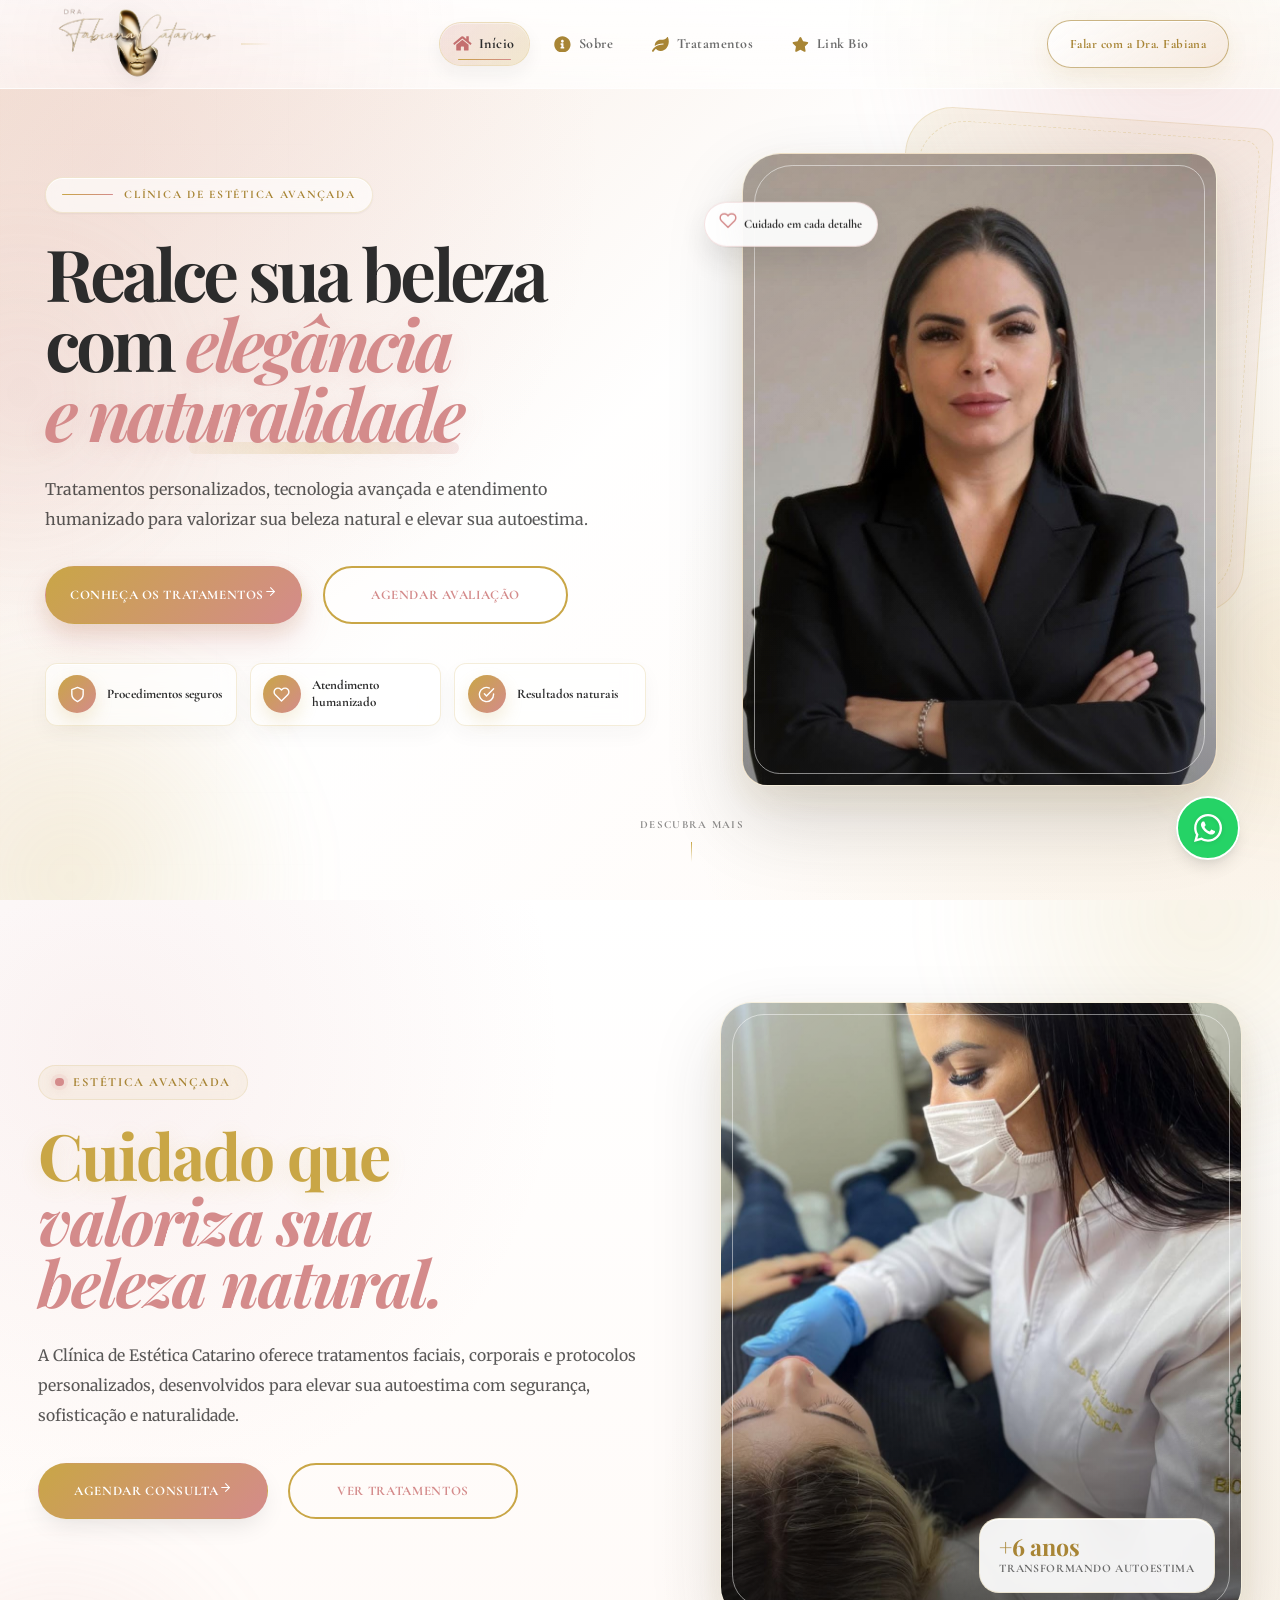
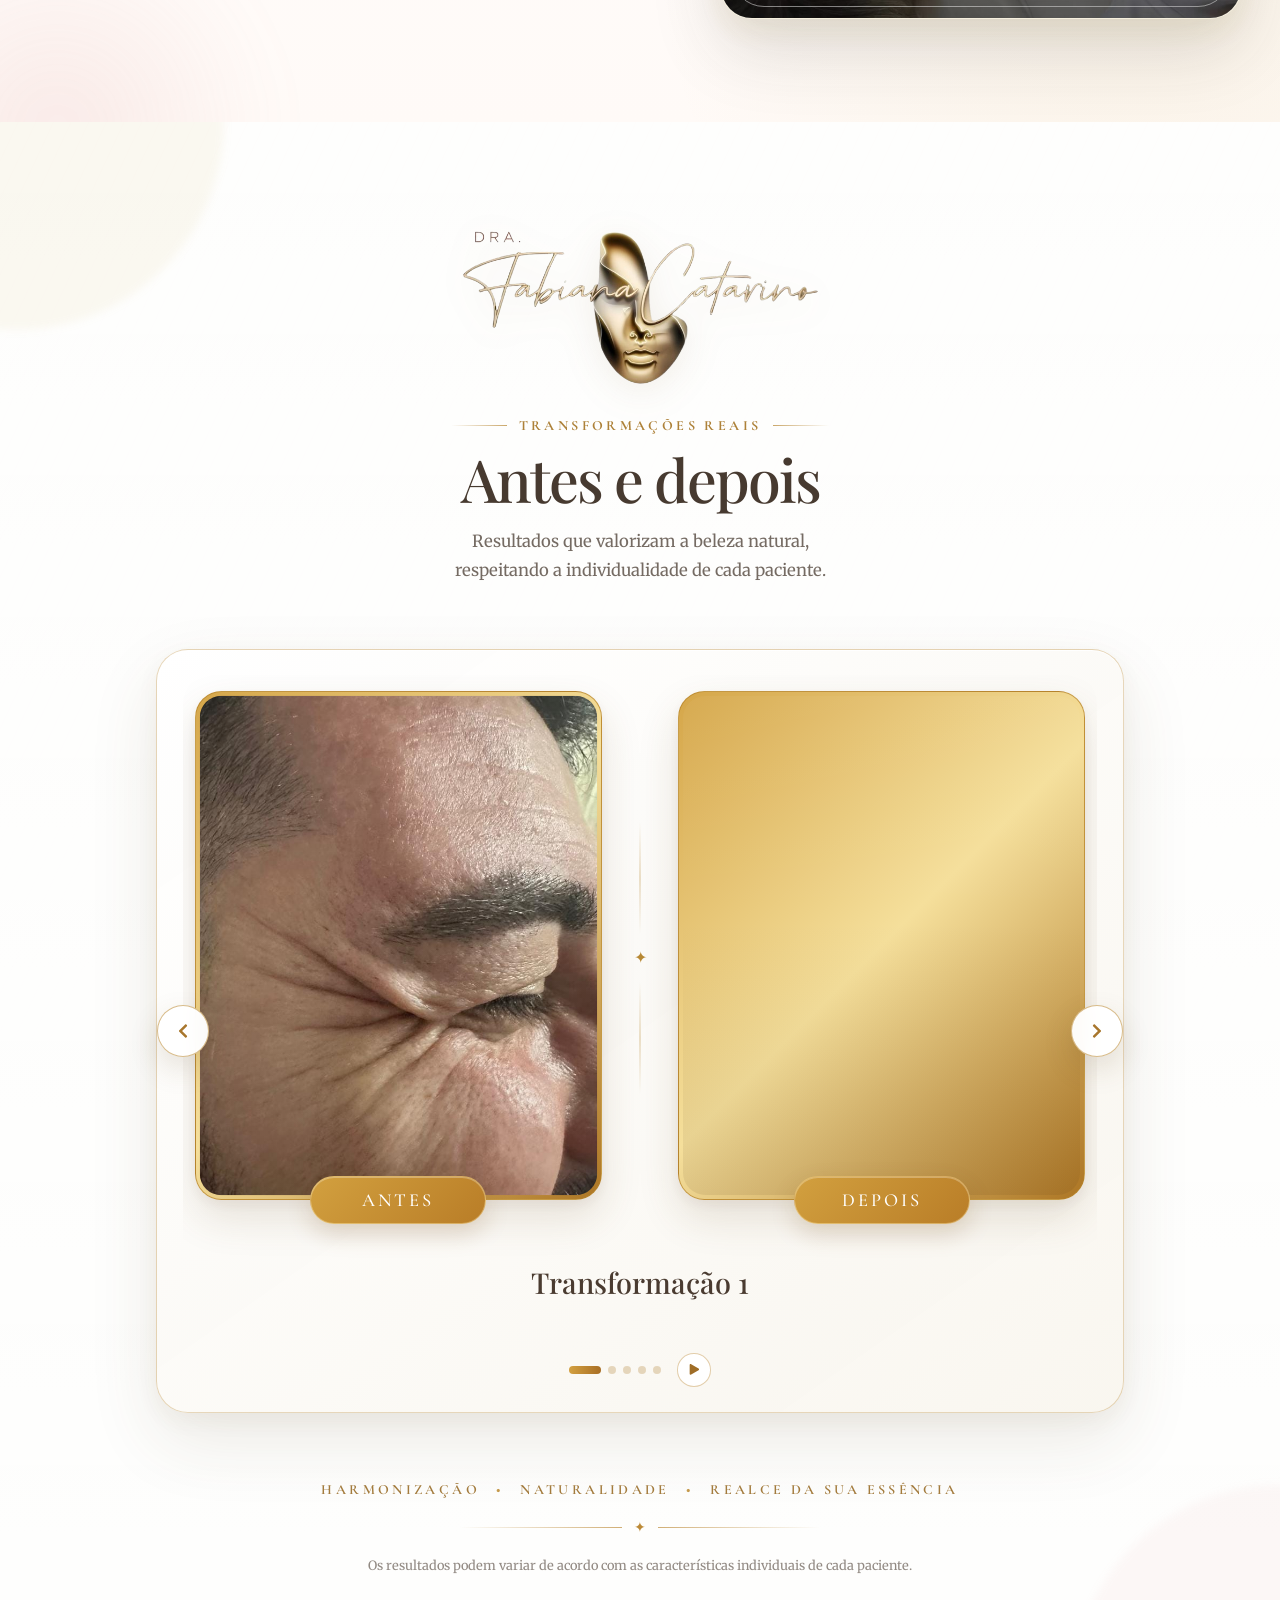
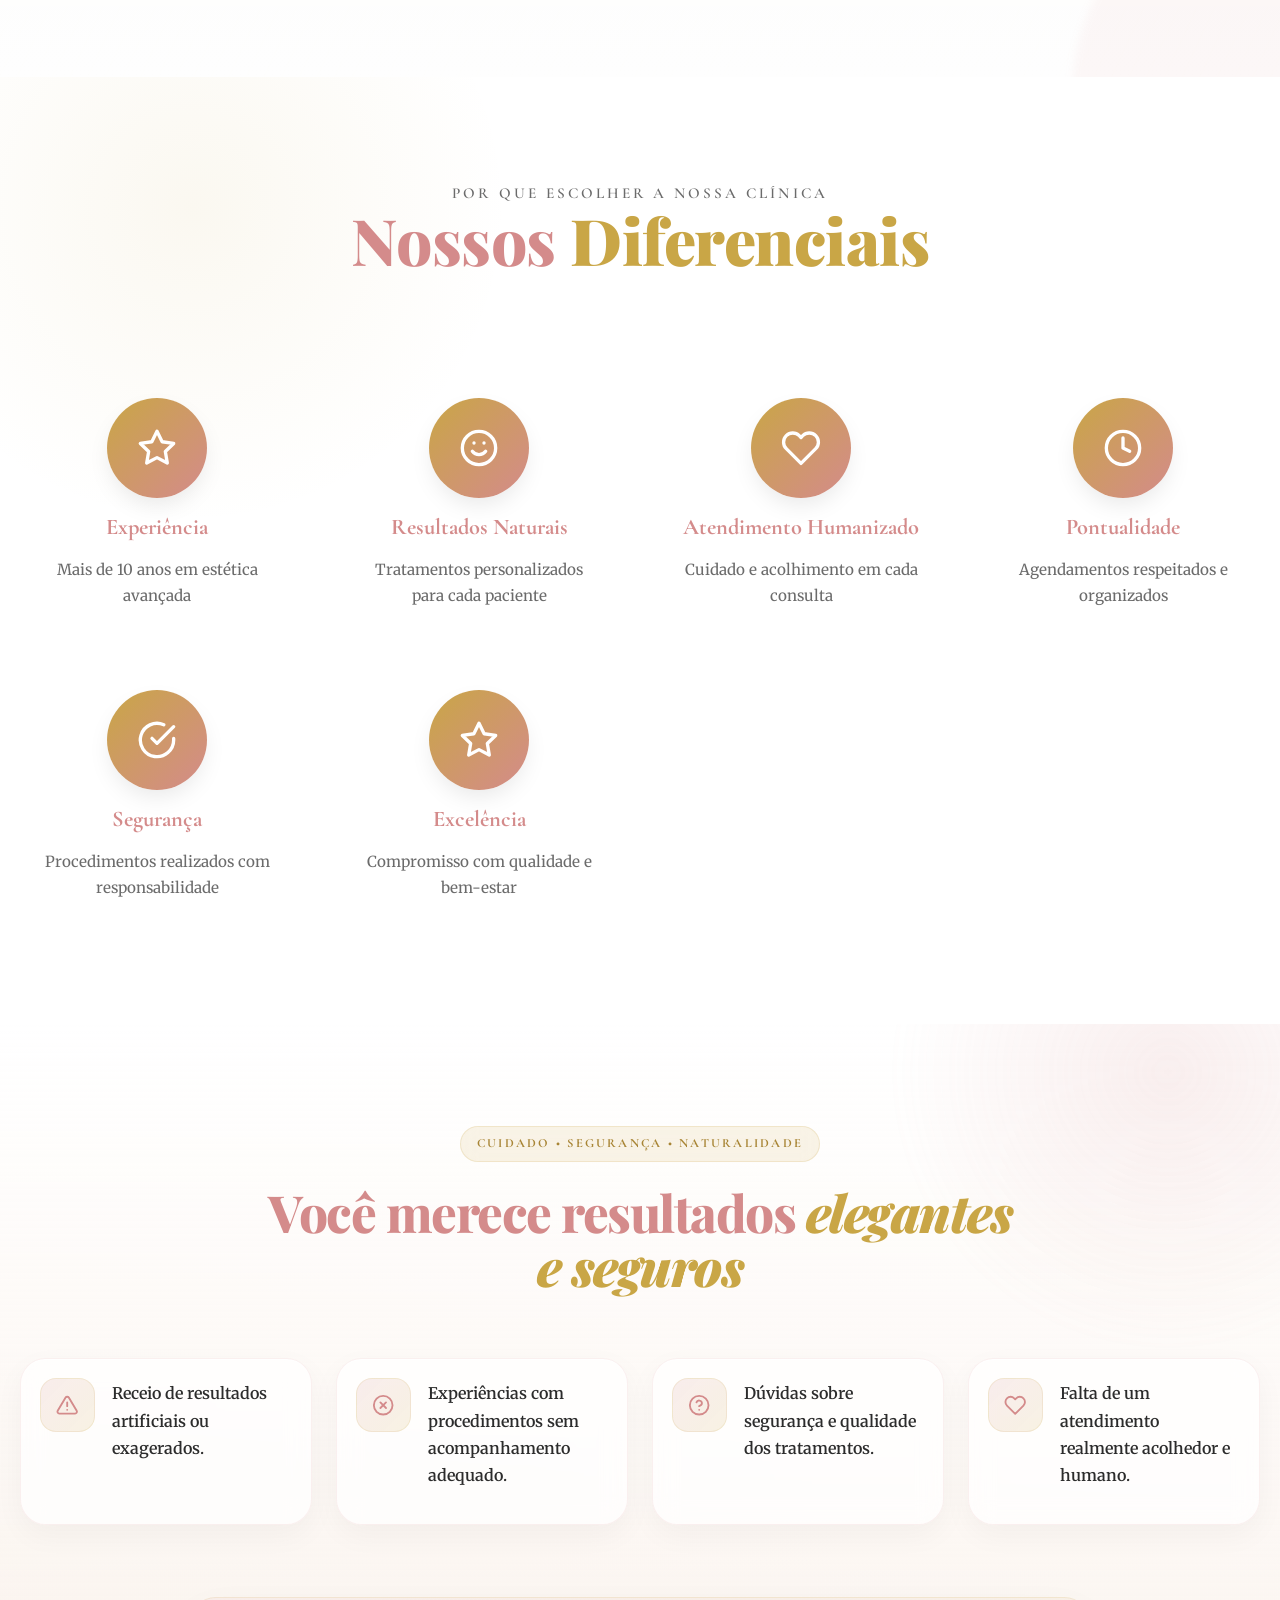
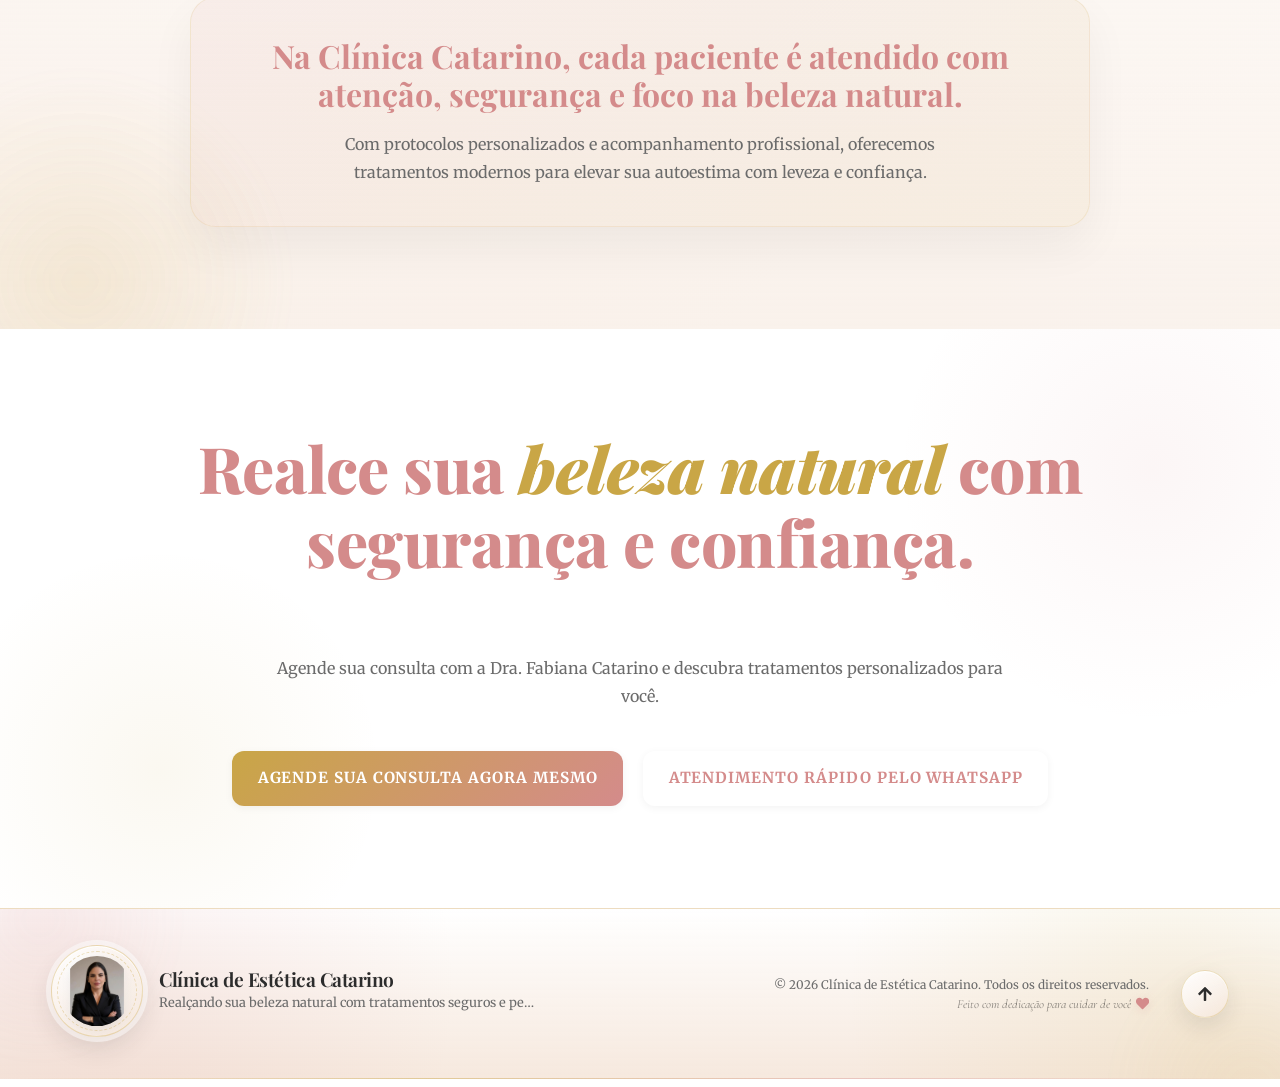
==== commit d340afa9: "Updates" ====
--- a/index.html
+++ b/index.html
@@ -244,7 +244,7 @@
         "sameAs": []
       }
     </script>
-    <script type="module" crossorigin src="/assets/index-DCdfBOQz.js"></script>
+    <script type="module" crossorigin src="/assets/index-qRL2QOvT.js"></script>
     <link rel="stylesheet" crossorigin href="/assets/index-C8y34VsG.css">
   </head>
 
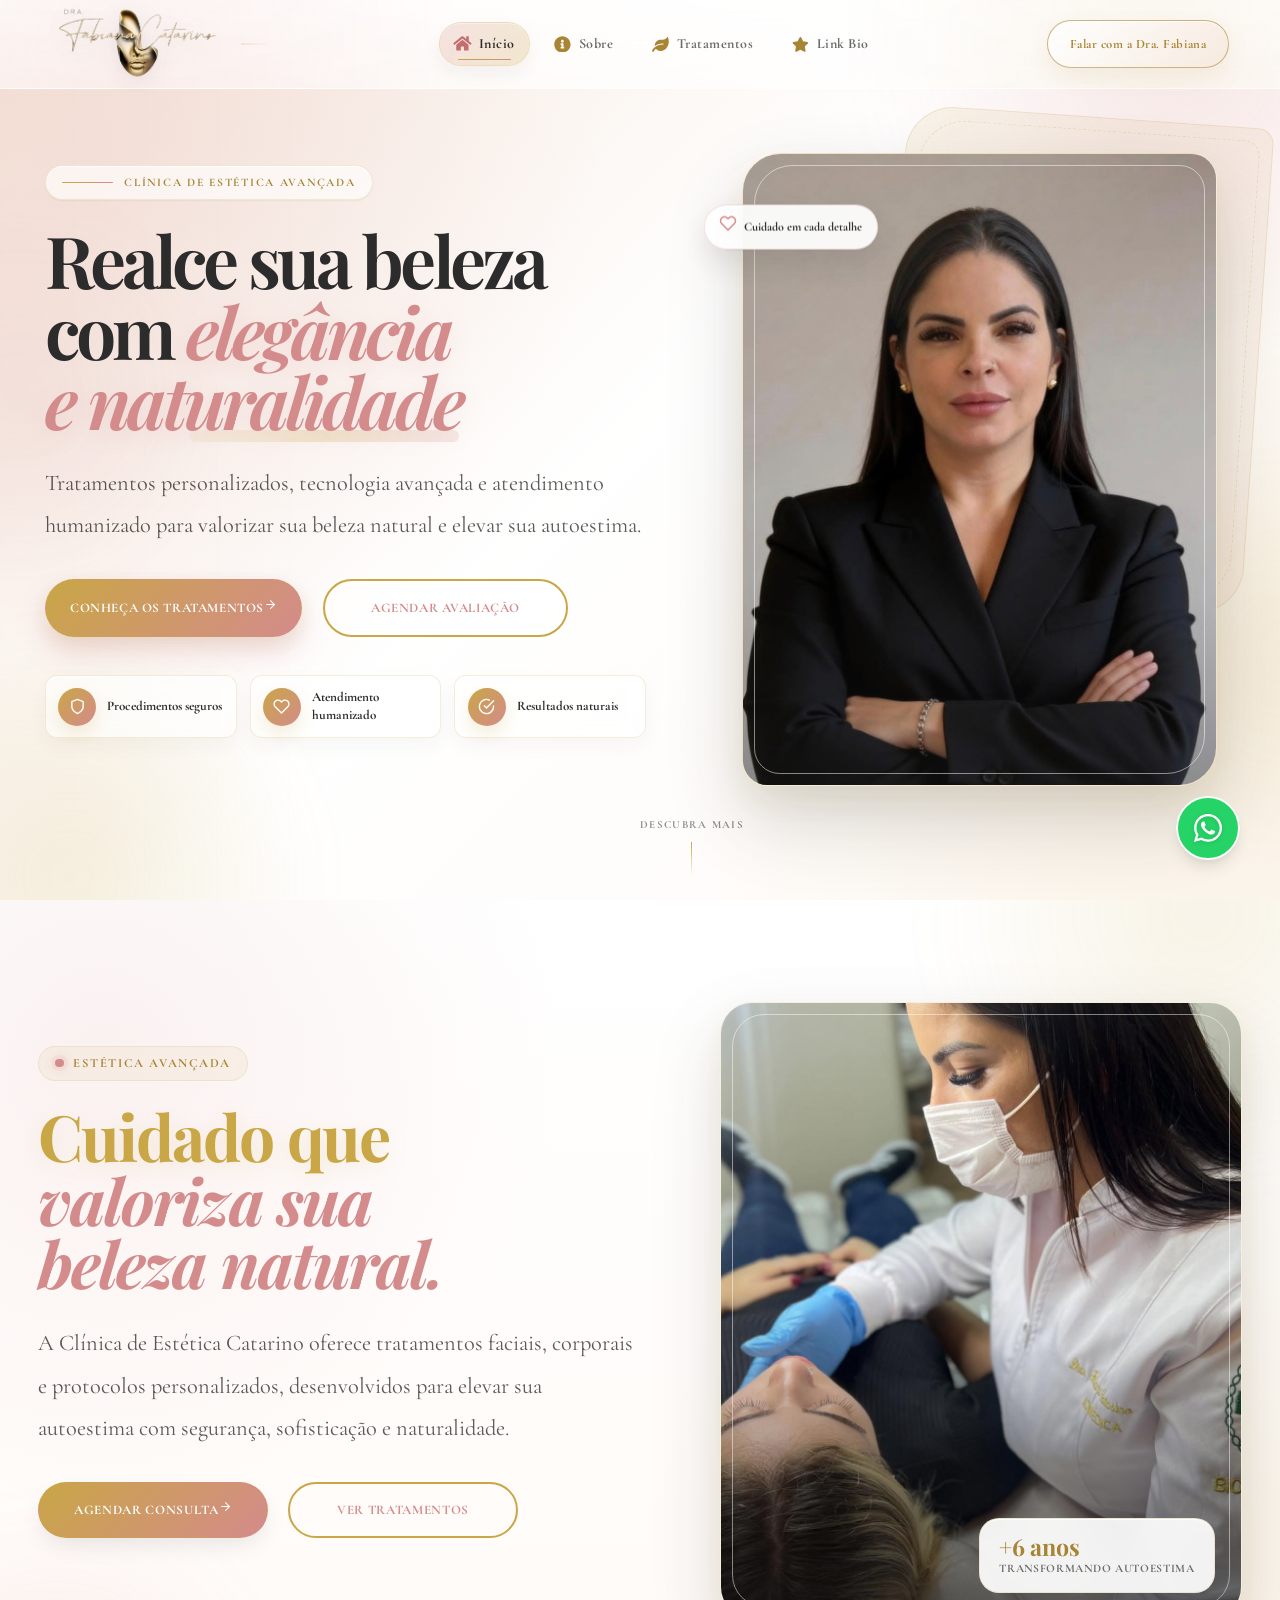
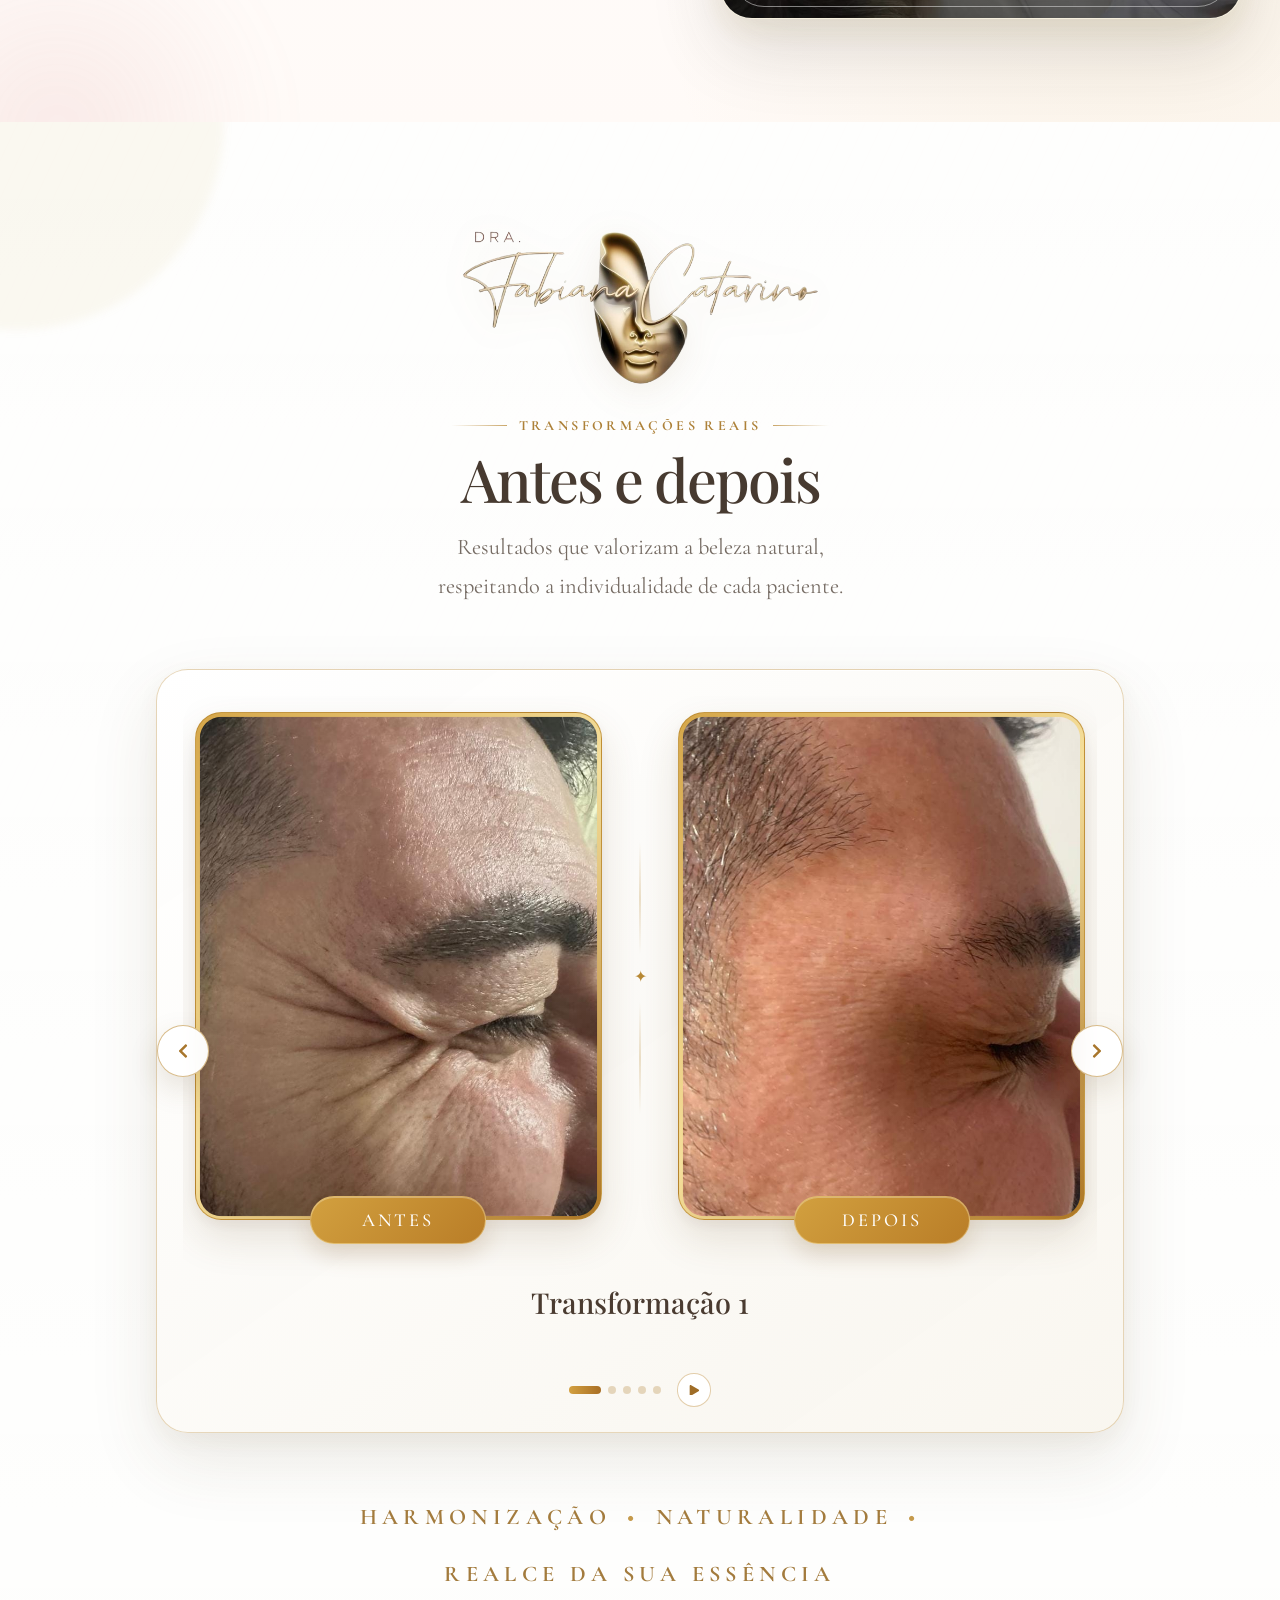
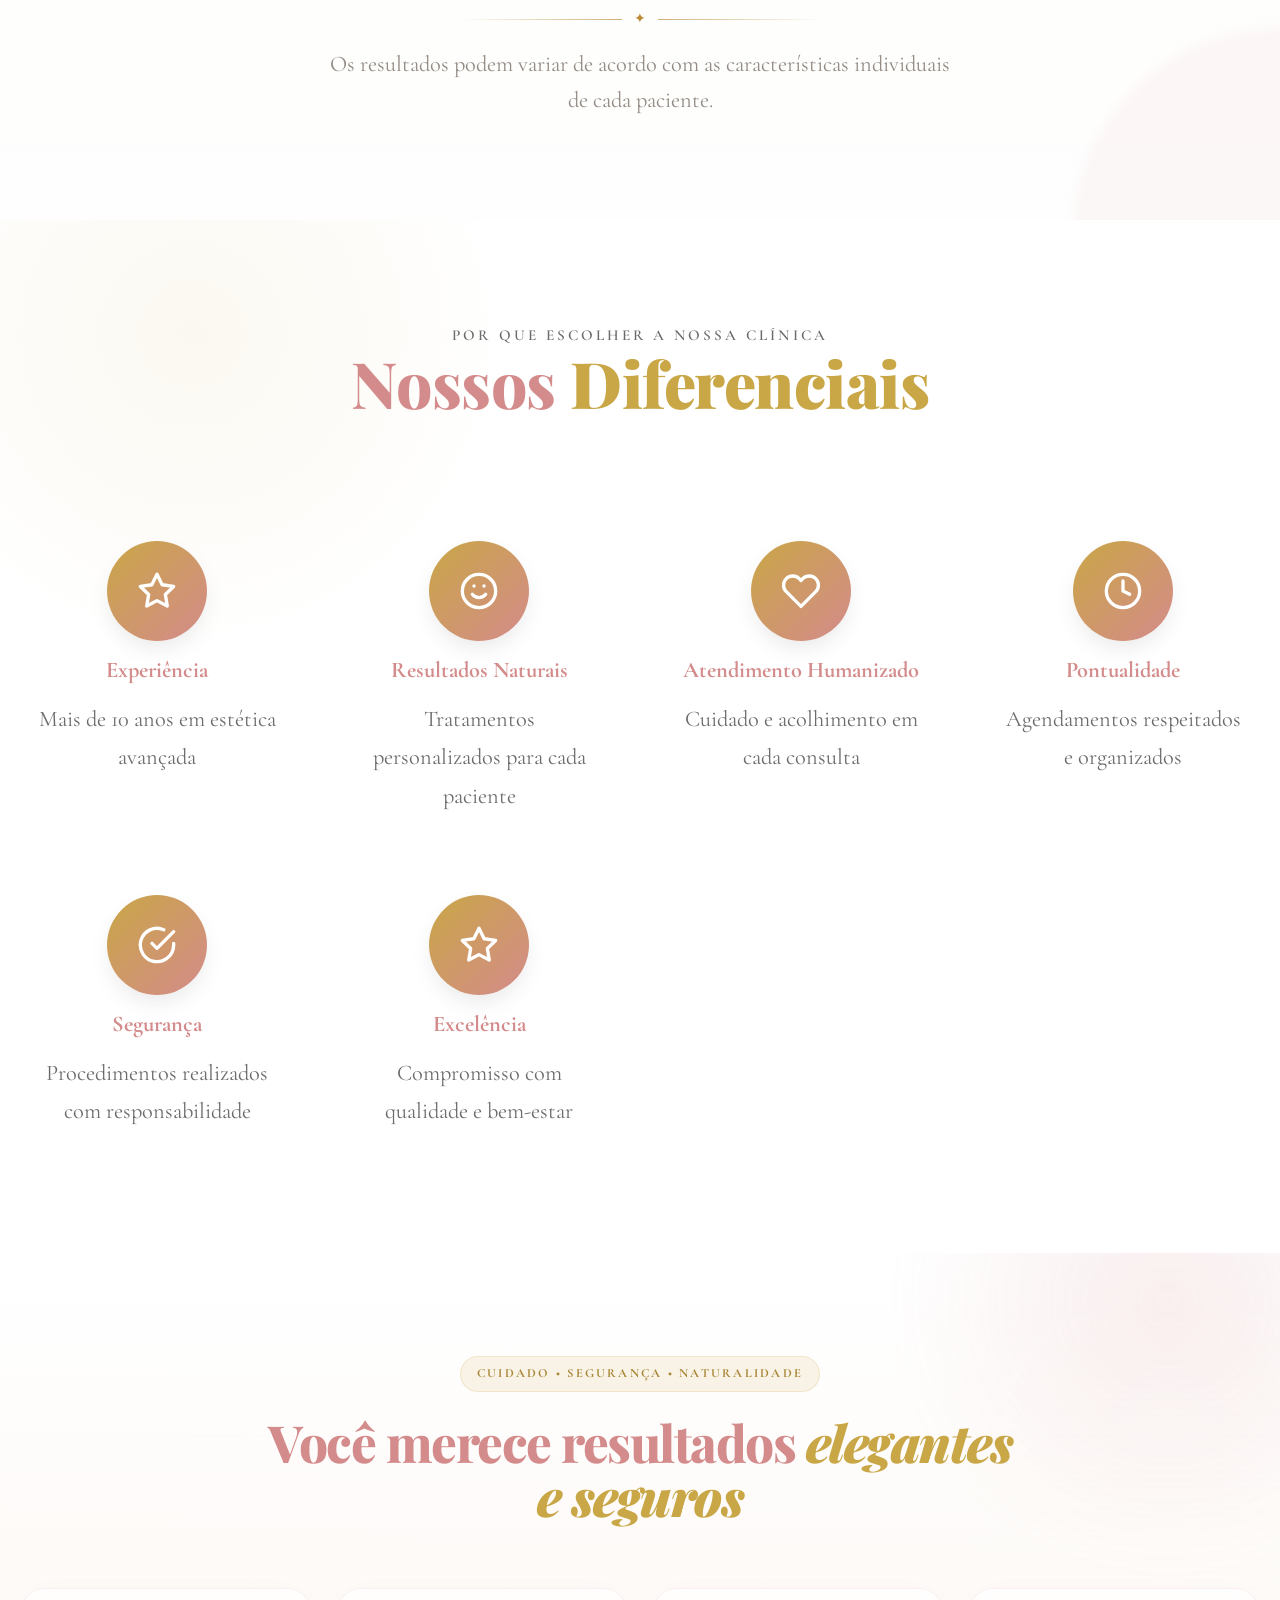
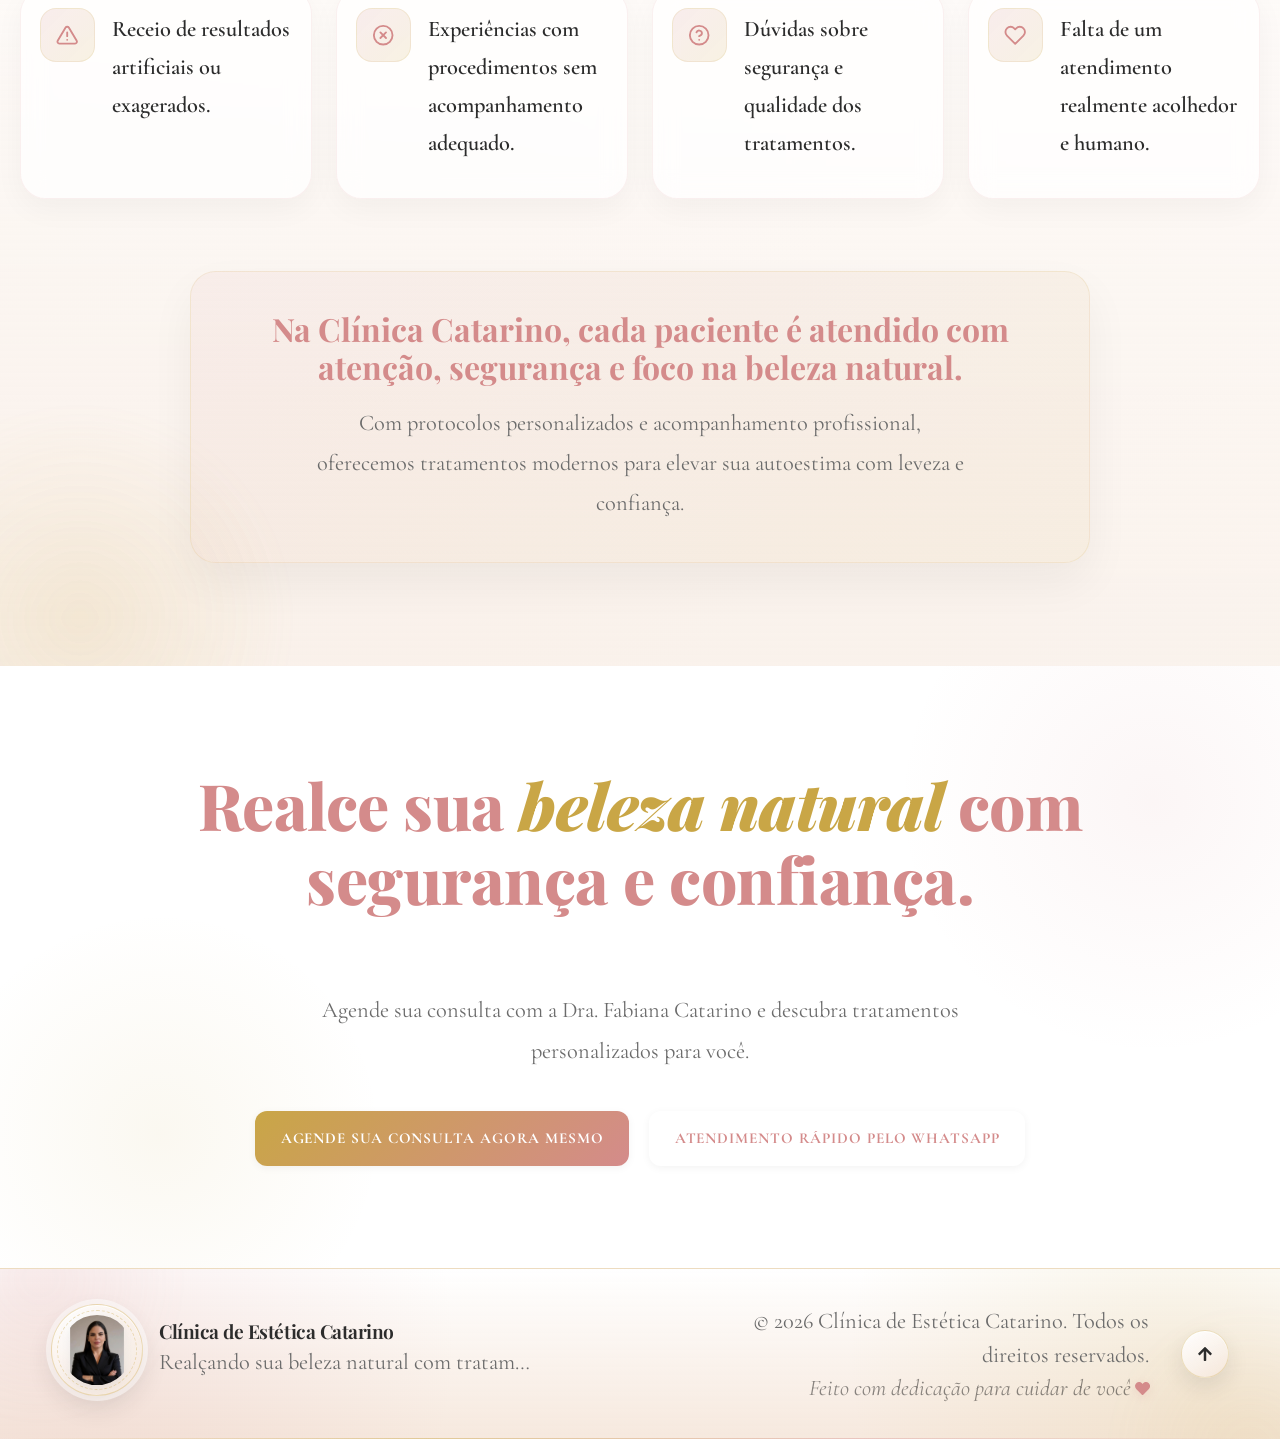
==== commit 0e6bfdd9: "Updates" ====
--- a/index.html
+++ b/index.html
@@ -244,8 +244,8 @@
         "sameAs": []
       }
     </script>
-    <script type="module" crossorigin src="/assets/index-qRL2QOvT.js"></script>
-    <link rel="stylesheet" crossorigin href="/assets/index-C8y34VsG.css">
+    <script type="module" crossorigin src="/assets/index-BUAAIhxi.js"></script>
+    <link rel="stylesheet" crossorigin href="/assets/index-BgNCD26v.css">
   </head>
 
   <body>
--- a/assets/index-BgNCD26v.css
+++ b/assets/index-BgNCD26v.css
@@ -0,0 +1 @@
+@import"https://fonts.googleapis.com/css2?family=Cormorant+Garamond:ital,wght@0,300..700;1,300..700&family=Merriweather:ital,opsz,wght@0,18..144,300..900;1,18..144,300..900&family=Playfair+Display:ital,wght@0,400..900;1,400..900&display=swap";@import"https://fonts.googleapis.com/css2?family=Cookie&display=swap";:root,:host{color-scheme:var(--mantine-color-scheme)}*,*:before,*:after{box-sizing:border-box}input,button,textarea,select{font:inherit}button,select{text-transform:none}body,:host{margin:0;font-family:var(--mantine-font-family);font-size:var(--mantine-font-size-md);line-height:var(--mantine-line-height);background-color:var(--mantine-color-body);color:var(--mantine-color-text);-webkit-font-smoothing:var(--mantine-webkit-font-smoothing);-moz-osx-font-smoothing:var(--mantine-moz-font-smoothing)}@media screen and (max-device-width:31.25em){body,:host{-webkit-text-size-adjust:100%}}@media(prefers-reduced-motion:reduce){[data-respect-reduced-motion] [data-reduce-motion]{transition:none;animation:none}}[data-mantine-color-scheme=light] .mantine-light-hidden,[data-mantine-color-scheme=dark] .mantine-dark-hidden{display:none}.mantine-focus-auto:focus-visible{outline:2px solid var(--mantine-primary-color-filled);outline-offset:calc(.125rem * var(--mantine-scale))}.mantine-focus-always:focus{outline:2px solid var(--mantine-primary-color-filled);outline-offset:calc(.125rem * var(--mantine-scale))}.mantine-focus-never:focus{outline:none}.mantine-active:active{transform:translateY(calc(.0625rem * var(--mantine-scale)))}fieldset:disabled .mantine-active:active{transform:none}:where([dir=rtl]) .mantine-rotate-rtl{transform:rotate(180deg)}:root,:host{--mantine-z-index-app: 100;--mantine-z-index-modal: 200;--mantine-z-index-popover: 300;--mantine-z-index-overlay: 400;--mantine-z-index-max: 9999;--mantine-scale: 1;--mantine-cursor-type: default;--mantine-webkit-font-smoothing: antialiased;--mantine-moz-font-smoothing: grayscale;--mantine-color-white: #fff;--mantine-color-black: #000;--mantine-line-height: 1.55;--mantine-font-family: -apple-system, BlinkMacSystemFont, Segoe UI, Roboto, Helvetica, Arial, sans-serif, Apple Color Emoji, Segoe UI Emoji;--mantine-font-family-monospace: ui-monospace, SFMono-Regular, Menlo, Monaco, Consolas, Liberation Mono, Courier New, monospace;--mantine-font-family-headings: -apple-system, BlinkMacSystemFont, Segoe UI, Roboto, Helvetica, Arial, sans-serif, Apple Color Emoji, Segoe UI Emoji;--mantine-heading-font-weight: 700;--mantine-heading-text-wrap: wrap;--mantine-radius-default: calc(.5rem * var(--mantine-scale));--mantine-primary-color-filled: var(--mantine-color-blue-filled);--mantine-primary-color-filled-hover: var(--mantine-color-blue-filled-hover);--mantine-primary-color-light: var(--mantine-color-blue-light);--mantine-primary-color-light-hover: var(--mantine-color-blue-light-hover);--mantine-primary-color-light-color: var(--mantine-color-blue-light-color);--mantine-breakpoint-xs: 36em;--mantine-breakpoint-sm: 48em;--mantine-breakpoint-md: 62em;--mantine-breakpoint-lg: 75em;--mantine-breakpoint-xl: 88em;--mantine-spacing-xs: calc(.625rem * var(--mantine-scale));--mantine-spacing-sm: calc(.75rem * var(--mantine-scale));--mantine-spacing-md: calc(1rem * var(--mantine-scale));--mantine-spacing-lg: calc(1.25rem * var(--mantine-scale));--mantine-spacing-xl: calc(2rem * var(--mantine-scale));--mantine-font-size-xs: calc(.75rem * var(--mantine-scale));--mantine-font-size-sm: calc(.875rem * var(--mantine-scale));--mantine-font-size-md: calc(1rem * var(--mantine-scale));--mantine-font-size-lg: calc(1.125rem * var(--mantine-scale));--mantine-font-size-xl: calc(1.25rem * var(--mantine-scale));--mantine-line-height-xs: 1.4;--mantine-line-height-sm: 1.45;--mantine-line-height-md: 1.55;--mantine-line-height-lg: 1.6;--mantine-line-height-xl: 1.65;--mantine-shadow-xs: 0 calc(.0625rem * var(--mantine-scale)) calc(.1875rem * var(--mantine-scale)) rgba(0, 0, 0, .05), 0 calc(.0625rem * var(--mantine-scale)) calc(.125rem * var(--mantine-scale)) rgba(0, 0, 0, .1);--mantine-shadow-sm: 0 calc(.0625rem * var(--mantine-scale)) calc(.1875rem * var(--mantine-scale)) rgba(0, 0, 0, .05), rgba(0, 0, 0, .05) 0 calc(.625rem * var(--mantine-scale)) calc(.9375rem * var(--mantine-scale)) calc(-.3125rem * var(--mantine-scale)), rgba(0, 0, 0, .04) 0 calc(.4375rem * var(--mantine-scale)) calc(.4375rem * var(--mantine-scale)) calc(-.3125rem * var(--mantine-scale));--mantine-shadow-md: 0 calc(.0625rem * var(--mantine-scale)) calc(.1875rem * var(--mantine-scale)) rgba(0, 0, 0, .05), rgba(0, 0, 0, .05) 0 calc(1.25rem * var(--mantine-scale)) calc(1.5625rem * var(--mantine-scale)) calc(-.3125rem * var(--mantine-scale)), rgba(0, 0, 0, .04) 0 calc(.625rem * var(--mantine-scale)) calc(.625rem * var(--mantine-scale)) calc(-.3125rem * var(--mantine-scale));--mantine-shadow-lg: 0 calc(.0625rem * var(--mantine-scale)) calc(.1875rem * var(--mantine-scale)) rgba(0, 0, 0, .05), rgba(0, 0, 0, .05) 0 calc(1.75rem * var(--mantine-scale)) calc(1.4375rem * var(--mantine-scale)) calc(-.4375rem * var(--mantine-scale)), rgba(0, 0, 0, .04) 0 calc(.75rem * var(--mantine-scale)) calc(.75rem * var(--mantine-scale)) calc(-.4375rem * var(--mantine-scale));--mantine-shadow-xl: 0 calc(.0625rem * var(--mantine-scale)) calc(.1875rem * var(--mantine-scale)) rgba(0, 0, 0, .05), rgba(0, 0, 0, .05) 0 calc(2.25rem * var(--mantine-scale)) calc(1.75rem * var(--mantine-scale)) calc(-.4375rem * var(--mantine-scale)), rgba(0, 0, 0, .04) 0 calc(1.0625rem * var(--mantine-scale)) calc(1.0625rem * var(--mantine-scale)) calc(-.4375rem * var(--mantine-scale));--mantine-radius-xs: calc(.125rem * var(--mantine-scale));--mantine-radius-sm: calc(.25rem * var(--mantine-scale));--mantine-radius-md: calc(.5rem * var(--mantine-scale));--mantine-radius-lg: calc(1rem * var(--mantine-scale));--mantine-radius-xl: calc(2rem * var(--mantine-scale));--mantine-font-weight-regular: 400;--mantine-font-weight-medium: 600;--mantine-font-weight-bold: 700;--mantine-primary-color-0: var(--mantine-color-blue-0);--mantine-primary-color-1: var(--mantine-color-blue-1);--mantine-primary-color-2: var(--mantine-color-blue-2);--mantine-primary-color-3: var(--mantine-color-blue-3);--mantine-primary-color-4: var(--mantine-color-blue-4);--mantine-primary-color-5: var(--mantine-color-blue-5);--mantine-primary-color-6: var(--mantine-color-blue-6);--mantine-primary-color-7: var(--mantine-color-blue-7);--mantine-primary-color-8: var(--mantine-color-blue-8);--mantine-primary-color-9: var(--mantine-color-blue-9);--mantine-color-dark-0: #c9c9c9;--mantine-color-dark-1: #b8b8b8;--mantine-color-dark-2: #828282;--mantine-color-dark-3: #696969;--mantine-color-dark-4: #424242;--mantine-color-dark-5: #3b3b3b;--mantine-color-dark-6: #2e2e2e;--mantine-color-dark-7: #242424;--mantine-color-dark-8: #1f1f1f;--mantine-color-dark-9: #141414;--mantine-color-gray-0: #f8f9fa;--mantine-color-gray-1: #f1f3f5;--mantine-color-gray-2: #e9ecef;--mantine-color-gray-3: #dee2e6;--mantine-color-gray-4: #ced4da;--mantine-color-gray-5: #adb5bd;--mantine-color-gray-6: #868e96;--mantine-color-gray-7: #495057;--mantine-color-gray-8: #343a40;--mantine-color-gray-9: #212529;--mantine-color-red-0: #fff5f5;--mantine-color-red-1: #ffe3e3;--mantine-color-red-2: #ffc9c9;--mantine-color-red-3: #ffa8a8;--mantine-color-red-4: #ff8787;--mantine-color-red-5: #ff6b6b;--mantine-color-red-6: #fa5252;--mantine-color-red-7: #f03e3e;--mantine-color-red-8: #e03131;--mantine-color-red-9: #c92a2a;--mantine-color-pink-0: #fff0f6;--mantine-color-pink-1: #ffdeeb;--mantine-color-pink-2: #fcc2d7;--mantine-color-pink-3: #faa2c1;--mantine-color-pink-4: #f783ac;--mantine-color-pink-5: #f06595;--mantine-color-pink-6: #e64980;--mantine-color-pink-7: #d6336c;--mantine-color-pink-8: #c2255c;--mantine-color-pink-9: #a61e4d;--mantine-color-grape-0: #f8f0fc;--mantine-color-grape-1: #f3d9fa;--mantine-color-grape-2: #eebefa;--mantine-color-grape-3: #e599f7;--mantine-color-grape-4: #da77f2;--mantine-color-grape-5: #cc5de8;--mantine-color-grape-6: #be4bdb;--mantine-color-grape-7: #ae3ec9;--mantine-color-grape-8: #9c36b5;--mantine-color-grape-9: #862e9c;--mantine-color-violet-0: #f3f0ff;--mantine-color-violet-1: #e5dbff;--mantine-color-violet-2: #d0bfff;--mantine-color-violet-3: #b197fc;--mantine-color-violet-4: #9775fa;--mantine-color-violet-5: #845ef7;--mantine-color-violet-6: #7950f2;--mantine-color-violet-7: #7048e8;--mantine-color-violet-8: #6741d9;--mantine-color-violet-9: #5f3dc4;--mantine-color-indigo-0: #edf2ff;--mantine-color-indigo-1: #dbe4ff;--mantine-color-indigo-2: #bac8ff;--mantine-color-indigo-3: #91a7ff;--mantine-color-indigo-4: #748ffc;--mantine-color-indigo-5: #5c7cfa;--mantine-color-indigo-6: #4c6ef5;--mantine-color-indigo-7: #4263eb;--mantine-color-indigo-8: #3b5bdb;--mantine-color-indigo-9: #364fc7;--mantine-color-blue-0: #e7f5ff;--mantine-color-blue-1: #d0ebff;--mantine-color-blue-2: #a5d8ff;--mantine-color-blue-3: #74c0fc;--mantine-color-blue-4: #4dabf7;--mantine-color-blue-5: #339af0;--mantine-color-blue-6: #228be6;--mantine-color-blue-7: #1c7ed6;--mantine-color-blue-8: #1971c2;--mantine-color-blue-9: #1864ab;--mantine-color-cyan-0: #e3fafc;--mantine-color-cyan-1: #c5f6fa;--mantine-color-cyan-2: #99e9f2;--mantine-color-cyan-3: #66d9e8;--mantine-color-cyan-4: #3bc9db;--mantine-color-cyan-5: #22b8cf;--mantine-color-cyan-6: #15aabf;--mantine-color-cyan-7: #1098ad;--mantine-color-cyan-8: #0c8599;--mantine-color-cyan-9: #0b7285;--mantine-color-teal-0: #e6fcf5;--mantine-color-teal-1: #c3fae8;--mantine-color-teal-2: #96f2d7;--mantine-color-teal-3: #63e6be;--mantine-color-teal-4: #38d9a9;--mantine-color-teal-5: #20c997;--mantine-color-teal-6: #12b886;--mantine-color-teal-7: #0ca678;--mantine-color-teal-8: #099268;--mantine-color-teal-9: #087f5b;--mantine-color-green-0: #ebfbee;--mantine-color-green-1: #d3f9d8;--mantine-color-green-2: #b2f2bb;--mantine-color-green-3: #8ce99a;--mantine-color-green-4: #69db7c;--mantine-color-green-5: #51cf66;--mantine-color-green-6: #40c057;--mantine-color-green-7: #37b24d;--mantine-color-green-8: #2f9e44;--mantine-color-green-9: #2b8a3e;--mantine-color-lime-0: #f4fce3;--mantine-color-lime-1: #e9fac8;--mantine-color-lime-2: #d8f5a2;--mantine-color-lime-3: #c0eb75;--mantine-color-lime-4: #a9e34b;--mantine-color-lime-5: #94d82d;--mantine-color-lime-6: #82c91e;--mantine-color-lime-7: #74b816;--mantine-color-lime-8: #66a80f;--mantine-color-lime-9: #5c940d;--mantine-color-yellow-0: #fff9db;--mantine-color-yellow-1: #fff3bf;--mantine-color-yellow-2: #ffec99;--mantine-color-yellow-3: #ffe066;--mantine-color-yellow-4: #ffd43b;--mantine-color-yellow-5: #fcc419;--mantine-color-yellow-6: #fab005;--mantine-color-yellow-7: #f59f00;--mantine-color-yellow-8: #f08c00;--mantine-color-yellow-9: #e67700;--mantine-color-orange-0: #fff4e6;--mantine-color-orange-1: #ffe8cc;--mantine-color-orange-2: #ffd8a8;--mantine-color-orange-3: #ffc078;--mantine-color-orange-4: #ffa94d;--mantine-color-orange-5: #ff922b;--mantine-color-orange-6: #fd7e14;--mantine-color-orange-7: #f76707;--mantine-color-orange-8: #e8590c;--mantine-color-orange-9: #d9480f;--mantine-h1-font-size: calc(2.125rem * var(--mantine-scale));--mantine-h1-line-height: 1.3;--mantine-h1-font-weight: 700;--mantine-h2-font-size: calc(1.625rem * var(--mantine-scale));--mantine-h2-line-height: 1.35;--mantine-h2-font-weight: 700;--mantine-h3-font-size: calc(1.375rem * var(--mantine-scale));--mantine-h3-line-height: 1.4;--mantine-h3-font-weight: 700;--mantine-h4-font-size: calc(1.125rem * var(--mantine-scale));--mantine-h4-line-height: 1.45;--mantine-h4-font-weight: 700;--mantine-h5-font-size: calc(1rem * var(--mantine-scale));--mantine-h5-line-height: 1.5;--mantine-h5-font-weight: 700;--mantine-h6-font-size: calc(.875rem * var(--mantine-scale));--mantine-h6-line-height: 1.5;--mantine-h6-font-weight: 700}:root[data-mantine-color-scheme=dark],:host([data-mantine-color-scheme="dark"]){--mantine-color-scheme: dark;--mantine-primary-color-contrast: var(--mantine-color-white);--mantine-color-bright: var(--mantine-color-white);--mantine-color-text: var(--mantine-color-dark-0);--mantine-color-body: var(--mantine-color-dark-7);--mantine-color-error: var(--mantine-color-red-8);--mantine-color-success: var(--mantine-color-teal-8);--mantine-color-placeholder: var(--mantine-color-dark-3);--mantine-color-anchor: var(--mantine-color-blue-4);--mantine-color-default: var(--mantine-color-dark-6);--mantine-color-default-hover: var(--mantine-color-dark-5);--mantine-color-default-color: var(--mantine-color-white);--mantine-color-default-border: var(--mantine-color-dark-4);--mantine-color-dimmed: var(--mantine-color-dark-2);--mantine-color-disabled: var(--mantine-color-dark-6);--mantine-color-disabled-color: var(--mantine-color-dark-3);--mantine-color-disabled-border: var(--mantine-color-dark-4);--mantine-color-dark-text: var(--mantine-color-dark-4);--mantine-color-dark-filled: var(--mantine-color-dark-8);--mantine-color-dark-filled-hover: var(--mantine-color-dark-9);--mantine-color-dark-light: rgba(10, 10, 10, 1);--mantine-color-dark-light-hover: rgba(14, 14, 14, 1);--mantine-color-dark-light-color: var(--mantine-color-dark-0);--mantine-color-dark-outline: var(--mantine-color-dark-4);--mantine-color-dark-outline-hover: rgba(66, 66, 66, .05);--mantine-color-gray-text: var(--mantine-color-gray-4);--mantine-color-gray-filled: var(--mantine-color-gray-8);--mantine-color-gray-filled-hover: var(--mantine-color-gray-9);--mantine-color-gray-light: rgba(17, 19, 21, 1);--mantine-color-gray-light-hover: rgba(23, 26, 29, 1);--mantine-color-gray-light-color: var(--mantine-color-gray-0);--mantine-color-gray-outline: var(--mantine-color-gray-4);--mantine-color-gray-outline-hover: rgba(206, 212, 218, .05);--mantine-color-red-text: var(--mantine-color-red-4);--mantine-color-red-filled: var(--mantine-color-red-8);--mantine-color-red-filled-hover: var(--mantine-color-red-9);--mantine-color-red-light: rgba(101, 21, 21, 1);--mantine-color-red-light-hover: rgba(141, 29, 29, 1);--mantine-color-red-light-color: var(--mantine-color-red-0);--mantine-color-red-outline: var(--mantine-color-red-4);--mantine-color-red-outline-hover: rgba(255, 135, 135, .05);--mantine-color-pink-text: var(--mantine-color-pink-4);--mantine-color-pink-filled: var(--mantine-color-pink-8);--mantine-color-pink-filled-hover: var(--mantine-color-pink-9);--mantine-color-pink-light: rgba(83, 15, 39, 1);--mantine-color-pink-light-hover: rgba(116, 21, 54, 1);--mantine-color-pink-light-color: var(--mantine-color-pink-0);--mantine-color-pink-outline: var(--mantine-color-pink-4);--mantine-color-pink-outline-hover: rgba(247, 131, 172, .05);--mantine-color-grape-text: var(--mantine-color-grape-4);--mantine-color-grape-filled: var(--mantine-color-grape-8);--mantine-color-grape-filled-hover: var(--mantine-color-grape-9);--mantine-color-grape-light: rgba(67, 23, 78, 1);--mantine-color-grape-light-hover: rgba(94, 32, 109, 1);--mantine-color-grape-light-color: var(--mantine-color-grape-0);--mantine-color-grape-outline: var(--mantine-color-grape-4);--mantine-color-grape-outline-hover: rgba(218, 119, 242, .05);--mantine-color-violet-text: var(--mantine-color-violet-4);--mantine-color-violet-filled: var(--mantine-color-violet-8);--mantine-color-violet-filled-hover: var(--mantine-color-violet-9);--mantine-color-violet-light: rgba(48, 31, 98, 1);--mantine-color-violet-light-hover: rgba(67, 43, 137, 1);--mantine-color-violet-light-color: var(--mantine-color-violet-0);--mantine-color-violet-outline: var(--mantine-color-violet-4);--mantine-color-violet-outline-hover: rgba(151, 117, 250, .05);--mantine-color-indigo-text: var(--mantine-color-indigo-4);--mantine-color-indigo-filled: var(--mantine-color-indigo-8);--mantine-color-indigo-filled-hover: var(--mantine-color-indigo-9);--mantine-color-indigo-light: rgba(27, 40, 100, 1);--mantine-color-indigo-light-hover: rgba(38, 55, 139, 1);--mantine-color-indigo-light-color: var(--mantine-color-indigo-0);--mantine-color-indigo-outline: var(--mantine-color-indigo-4);--mantine-color-indigo-outline-hover: rgba(116, 143, 252, .05);--mantine-color-blue-text: var(--mantine-color-blue-4);--mantine-color-blue-filled: var(--mantine-color-blue-8);--mantine-color-blue-filled-hover: var(--mantine-color-blue-9);--mantine-color-blue-light: rgba(12, 50, 86, 1);--mantine-color-blue-light-hover: rgba(17, 70, 120, 1);--mantine-color-blue-light-color: var(--mantine-color-blue-0);--mantine-color-blue-outline: var(--mantine-color-blue-4);--mantine-color-blue-outline-hover: rgba(77, 171, 247, .05);--mantine-color-cyan-text: var(--mantine-color-cyan-4);--mantine-color-cyan-filled: var(--mantine-color-cyan-8);--mantine-color-cyan-filled-hover: var(--mantine-color-cyan-9);--mantine-color-cyan-light: rgba(6, 57, 67, 1);--mantine-color-cyan-light-hover: rgba(8, 80, 93, 1);--mantine-color-cyan-light-color: var(--mantine-color-cyan-0);--mantine-color-cyan-outline: var(--mantine-color-cyan-4);--mantine-color-cyan-outline-hover: rgba(59, 201, 219, .05);--mantine-color-teal-text: var(--mantine-color-teal-4);--mantine-color-teal-filled: var(--mantine-color-teal-8);--mantine-color-teal-filled-hover: var(--mantine-color-teal-9);--mantine-color-teal-light: rgba(4, 64, 46, 1);--mantine-color-teal-light-hover: rgba(6, 89, 64, 1);--mantine-color-teal-light-color: var(--mantine-color-teal-0);--mantine-color-teal-outline: var(--mantine-color-teal-4);--mantine-color-teal-outline-hover: rgba(56, 217, 169, .05);--mantine-color-green-text: var(--mantine-color-green-4);--mantine-color-green-filled: var(--mantine-color-green-8);--mantine-color-green-filled-hover: var(--mantine-color-green-9);--mantine-color-green-light: rgba(22, 69, 31, 1);--mantine-color-green-light-hover: rgba(30, 97, 43, 1);--mantine-color-green-light-color: var(--mantine-color-green-0);--mantine-color-green-outline: var(--mantine-color-green-4);--mantine-color-green-outline-hover: rgba(105, 219, 124, .05);--mantine-color-lime-text: var(--mantine-color-lime-4);--mantine-color-lime-filled: var(--mantine-color-lime-8);--mantine-color-lime-filled-hover: var(--mantine-color-lime-9);--mantine-color-lime-light: rgba(46, 74, 7, 1);--mantine-color-lime-light-hover: rgba(64, 104, 9, 1);--mantine-color-lime-light-color: var(--mantine-color-lime-0);--mantine-color-lime-outline: var(--mantine-color-lime-4);--mantine-color-lime-outline-hover: rgba(169, 227, 75, .05);--mantine-color-yellow-text: var(--mantine-color-yellow-4);--mantine-color-yellow-filled: var(--mantine-color-yellow-8);--mantine-color-yellow-filled-hover: var(--mantine-color-yellow-9);--mantine-color-yellow-light: rgba(115, 60, 0, 1);--mantine-color-yellow-light-hover: rgba(161, 83, 0, 1);--mantine-color-yellow-light-color: var(--mantine-color-yellow-0);--mantine-color-yellow-outline: var(--mantine-color-yellow-4);--mantine-color-yellow-outline-hover: rgba(255, 212, 59, .05);--mantine-color-orange-text: var(--mantine-color-orange-4);--mantine-color-orange-filled: var(--mantine-color-orange-8);--mantine-color-orange-filled-hover: var(--mantine-color-orange-9);--mantine-color-orange-light: rgba(109, 36, 8, 1);--mantine-color-orange-light-hover: rgba(152, 50, 11, 1);--mantine-color-orange-light-color: var(--mantine-color-orange-0);--mantine-color-orange-outline: var(--mantine-color-orange-4);--mantine-color-orange-outline-hover: rgba(255, 169, 77, .05)}:root[data-mantine-color-scheme=light],:host([data-mantine-color-scheme="light"]){--mantine-color-scheme: light;--mantine-primary-color-contrast: var(--mantine-color-white);--mantine-color-bright: var(--mantine-color-black);--mantine-color-text: #000;--mantine-color-body: #fff;--mantine-color-error: var(--mantine-color-red-6);--mantine-color-success: var(--mantine-color-teal-8);--mantine-color-placeholder: var(--mantine-color-gray-5);--mantine-color-anchor: var(--mantine-color-blue-6);--mantine-color-default: var(--mantine-color-white);--mantine-color-default-hover: var(--mantine-color-gray-0);--mantine-color-default-color: var(--mantine-color-black);--mantine-color-default-border: var(--mantine-color-gray-4);--mantine-color-dimmed: var(--mantine-color-gray-6);--mantine-color-disabled: var(--mantine-color-gray-2);--mantine-color-disabled-color: var(--mantine-color-gray-5);--mantine-color-disabled-border: var(--mantine-color-gray-3);--mantine-color-dark-text: var(--mantine-color-dark-filled);--mantine-color-dark-filled: var(--mantine-color-dark-6);--mantine-color-dark-filled-hover: var(--mantine-color-dark-7);--mantine-color-dark-light: var(--mantine-color-dark-1);--mantine-color-dark-light-hover: var(--mantine-color-dark-2);--mantine-color-dark-light-color: var(--mantine-color-dark-9);--mantine-color-dark-outline: var(--mantine-color-dark-6);--mantine-color-dark-outline-hover: rgba(46, 46, 46, .05);--mantine-color-gray-text: var(--mantine-color-gray-filled);--mantine-color-gray-filled: var(--mantine-color-gray-6);--mantine-color-gray-filled-hover: var(--mantine-color-gray-7);--mantine-color-gray-light: var(--mantine-color-gray-1);--mantine-color-gray-light-hover: var(--mantine-color-gray-2);--mantine-color-gray-light-color: var(--mantine-color-gray-9);--mantine-color-gray-outline: var(--mantine-color-gray-6);--mantine-color-gray-outline-hover: rgba(134, 142, 150, .05);--mantine-color-red-text: var(--mantine-color-red-filled);--mantine-color-red-filled: var(--mantine-color-red-6);--mantine-color-red-filled-hover: var(--mantine-color-red-7);--mantine-color-red-light: var(--mantine-color-red-1);--mantine-color-red-light-hover: var(--mantine-color-red-2);--mantine-color-red-light-color: var(--mantine-color-red-9);--mantine-color-red-outline: var(--mantine-color-red-6);--mantine-color-red-outline-hover: rgba(250, 82, 82, .05);--mantine-color-pink-text: var(--mantine-color-pink-filled);--mantine-color-pink-filled: var(--mantine-color-pink-6);--mantine-color-pink-filled-hover: var(--mantine-color-pink-7);--mantine-color-pink-light: var(--mantine-color-pink-1);--mantine-color-pink-light-hover: var(--mantine-color-pink-2);--mantine-color-pink-light-color: var(--mantine-color-pink-9);--mantine-color-pink-outline: var(--mantine-color-pink-6);--mantine-color-pink-outline-hover: rgba(230, 73, 128, .05);--mantine-color-grape-text: var(--mantine-color-grape-filled);--mantine-color-grape-filled: var(--mantine-color-grape-6);--mantine-color-grape-filled-hover: var(--mantine-color-grape-7);--mantine-color-grape-light: var(--mantine-color-grape-1);--mantine-color-grape-light-hover: var(--mantine-color-grape-2);--mantine-color-grape-light-color: var(--mantine-color-grape-9);--mantine-color-grape-outline: var(--mantine-color-grape-6);--mantine-color-grape-outline-hover: rgba(190, 75, 219, .05);--mantine-color-violet-text: var(--mantine-color-violet-filled);--mantine-color-violet-filled: var(--mantine-color-violet-6);--mantine-color-violet-filled-hover: var(--mantine-color-violet-7);--mantine-color-violet-light: var(--mantine-color-violet-1);--mantine-color-violet-light-hover: var(--mantine-color-violet-2);--mantine-color-violet-light-color: var(--mantine-color-violet-9);--mantine-color-violet-outline: var(--mantine-color-violet-6);--mantine-color-violet-outline-hover: rgba(121, 80, 242, .05);--mantine-color-indigo-text: var(--mantine-color-indigo-filled);--mantine-color-indigo-filled: var(--mantine-color-indigo-6);--mantine-color-indigo-filled-hover: var(--mantine-color-indigo-7);--mantine-color-indigo-light: var(--mantine-color-indigo-1);--mantine-color-indigo-light-hover: var(--mantine-color-indigo-2);--mantine-color-indigo-light-color: var(--mantine-color-indigo-9);--mantine-color-indigo-outline: var(--mantine-color-indigo-6);--mantine-color-indigo-outline-hover: rgba(76, 110, 245, .05);--mantine-color-blue-text: var(--mantine-color-blue-filled);--mantine-color-blue-filled: var(--mantine-color-blue-6);--mantine-color-blue-filled-hover: var(--mantine-color-blue-7);--mantine-color-blue-light: var(--mantine-color-blue-1);--mantine-color-blue-light-hover: var(--mantine-color-blue-2);--mantine-color-blue-light-color: var(--mantine-color-blue-9);--mantine-color-blue-outline: var(--mantine-color-blue-6);--mantine-color-blue-outline-hover: rgba(34, 139, 230, .05);--mantine-color-cyan-text: var(--mantine-color-cyan-filled);--mantine-color-cyan-filled: var(--mantine-color-cyan-6);--mantine-color-cyan-filled-hover: var(--mantine-color-cyan-7);--mantine-color-cyan-light: var(--mantine-color-cyan-1);--mantine-color-cyan-light-hover: var(--mantine-color-cyan-2);--mantine-color-cyan-light-color: var(--mantine-color-cyan-9);--mantine-color-cyan-outline: var(--mantine-color-cyan-6);--mantine-color-cyan-outline-hover: rgba(21, 170, 191, .05);--mantine-color-teal-text: var(--mantine-color-teal-filled);--mantine-color-teal-filled: var(--mantine-color-teal-6);--mantine-color-teal-filled-hover: var(--mantine-color-teal-7);--mantine-color-teal-light: var(--mantine-color-teal-1);--mantine-color-teal-light-hover: var(--mantine-color-teal-2);--mantine-color-teal-light-color: var(--mantine-color-teal-9);--mantine-color-teal-outline: var(--mantine-color-teal-6);--mantine-color-teal-outline-hover: rgba(18, 184, 134, .05);--mantine-color-green-text: var(--mantine-color-green-filled);--mantine-color-green-filled: var(--mantine-color-green-6);--mantine-color-green-filled-hover: var(--mantine-color-green-7);--mantine-color-green-light: var(--mantine-color-green-1);--mantine-color-green-light-hover: var(--mantine-color-green-2);--mantine-color-green-light-color: var(--mantine-color-green-9);--mantine-color-green-outline: var(--mantine-color-green-6);--mantine-color-green-outline-hover: rgba(64, 192, 87, .05);--mantine-color-lime-text: var(--mantine-color-lime-filled);--mantine-color-lime-filled: var(--mantine-color-lime-6);--mantine-color-lime-filled-hover: var(--mantine-color-lime-7);--mantine-color-lime-light: var(--mantine-color-lime-1);--mantine-color-lime-light-hover: var(--mantine-color-lime-2);--mantine-color-lime-light-color: var(--mantine-color-lime-9);--mantine-color-lime-outline: var(--mantine-color-lime-6);--mantine-color-lime-outline-hover: rgba(130, 201, 30, .05);--mantine-color-yellow-text: var(--mantine-color-yellow-filled);--mantine-color-yellow-filled: var(--mantine-color-yellow-6);--mantine-color-yellow-filled-hover: var(--mantine-color-yellow-7);--mantine-color-yellow-light: var(--mantine-color-yellow-1);--mantine-color-yellow-light-hover: var(--mantine-color-yellow-2);--mantine-color-yellow-light-color: var(--mantine-color-yellow-9);--mantine-color-yellow-outline: var(--mantine-color-yellow-6);--mantine-color-yellow-outline-hover: rgba(250, 176, 5, .05);--mantine-color-orange-text: var(--mantine-color-orange-filled);--mantine-color-orange-filled: var(--mantine-color-orange-6);--mantine-color-orange-filled-hover: var(--mantine-color-orange-7);--mantine-color-orange-light: var(--mantine-color-orange-1);--mantine-color-orange-light-hover: var(--mantine-color-orange-2);--mantine-color-orange-light-color: var(--mantine-color-orange-9);--mantine-color-orange-outline: var(--mantine-color-orange-6);--mantine-color-orange-outline-hover: rgba(253, 126, 20, .05)}.m_d57069b5{--scrollarea-scrollbar-size: calc(.75rem * var(--mantine-scale));position:relative;overflow:hidden}.m_d57069b5:where([data-autosize]) .m_b1336c6{min-width:min-content}.m_c0783ff9{scrollbar-width:none;overscroll-behavior:var(--scrollarea-over-scroll-behavior);-ms-overflow-style:none;-webkit-overflow-scrolling:touch;width:100%;height:100%}.m_c0783ff9::-webkit-scrollbar{display:none}.m_c0783ff9:where([data-scrollbars=xy],[data-scrollbars=y]):where([data-offset-scrollbars=xy],[data-offset-scrollbars=y],[data-offset-scrollbars=present]):where([data-vertical-hidden]){padding-inline-end:0;padding-inline-start:0}.m_c0783ff9:where([data-scrollbars=xy],[data-scrollbars=y]):where([data-offset-scrollbars=xy],[data-offset-scrollbars=y],[data-offset-scrollbars=present]):not([data-vertical-hidden]){padding-inline-end:var(--scrollarea-scrollbar-size);padding-inline-start:unset}.m_c0783ff9:where([data-scrollbars=xy],[data-scrollbars=x]):where([data-offset-scrollbars=xy],[data-offset-scrollbars=x],[data-offset-scrollbars=present]):where([data-horizontal-hidden]){padding-bottom:0}.m_c0783ff9:where([data-scrollbars=xy],[data-scrollbars=x]):where([data-offset-scrollbars=xy],[data-offset-scrollbars=x],[data-offset-scrollbars=present]):not([data-horizontal-hidden]){padding-bottom:var(--scrollarea-scrollbar-size)}.m_f8f631dd{min-width:100%;display:table}.m_c44ba933{user-select:none;touch-action:none;box-sizing:border-box;transition:background-color .15s ease,opacity .15s ease;padding:calc(var(--scrollarea-scrollbar-size) / 5);display:flex;background-color:transparent;flex-direction:row}@media(hover:hover){:where([data-mantine-color-scheme=light]) .m_c44ba933:hover{background-color:var(--mantine-color-gray-0)}:where([data-mantine-color-scheme=light]) .m_c44ba933:hover>.m_d8b5e363{background-color:#00000080}:where([data-mantine-color-scheme=dark]) .m_c44ba933:hover{background-color:var(--mantine-color-dark-8)}:where([data-mantine-color-scheme=dark]) .m_c44ba933:hover>.m_d8b5e363{background-color:#ffffff80}}@media(hover:none){:where([data-mantine-color-scheme=light]) .m_c44ba933:active{background-color:var(--mantine-color-gray-0)}:where([data-mantine-color-scheme=light]) .m_c44ba933:active>.m_d8b5e363{background-color:#00000080}:where([data-mantine-color-scheme=dark]) .m_c44ba933:active{background-color:var(--mantine-color-dark-8)}:where([data-mantine-color-scheme=dark]) .m_c44ba933:active>.m_d8b5e363{background-color:#ffffff80}}.m_c44ba933:where([data-hidden],[data-state=hidden]){display:none}.m_c44ba933:where([data-orientation=vertical]){width:var(--scrollarea-scrollbar-size);top:0;bottom:var(--sa-corner-width);inset-inline-end:0}.m_c44ba933:where([data-orientation=horizontal]){height:var(--scrollarea-scrollbar-size);flex-direction:column;bottom:0;inset-inline-start:0;inset-inline-end:var(--sa-corner-width)}.m_d8b5e363{flex:1;border-radius:var(--scrollarea-scrollbar-size);position:relative;transition:background-color .15s ease;overflow:hidden;opacity:var(--thumb-opacity)}.m_d8b5e363:before{content:"";position:absolute;top:50%;left:50%;transform:translate(-50%,-50%);width:100%;height:100%;min-width:calc(2.75rem * var(--mantine-scale));min-height:calc(2.75rem * var(--mantine-scale))}:where([data-mantine-color-scheme=light]) .m_d8b5e363{background-color:#0006}:where([data-mantine-color-scheme=dark]) .m_d8b5e363{background-color:#fff6}.m_21657268{position:absolute;opacity:0;transition:opacity .15s ease;display:block;inset-inline-end:0;bottom:0}:where([data-mantine-color-scheme=light]) .m_21657268{background-color:var(--mantine-color-gray-0)}:where([data-mantine-color-scheme=dark]) .m_21657268{background-color:var(--mantine-color-dark-8)}.m_21657268:where([data-hovered]){opacity:1}.m_21657268:where([data-hidden]){display:none}.m_b1336c6{min-width:100%}.m_87cf2631{background-color:transparent;cursor:pointer;border:0;padding:0;appearance:none;font-size:var(--mantine-font-size-md);text-align:start;text-decoration:none;color:inherit;touch-action:manipulation;-webkit-tap-highlight-color:transparent}.m_515a97f8{border:0;clip:rect(0 0 0 0);height:calc(.0625rem * var(--mantine-scale));width:calc(.0625rem * var(--mantine-scale));margin:calc(-.0625rem * var(--mantine-scale));overflow:hidden;padding:0;position:absolute;white-space:nowrap}.m_1b7284a3{--paper-radius: var(--mantine-radius-default);outline:0;-webkit-tap-highlight-color:transparent;display:block;touch-action:manipulation;text-decoration:none;border-radius:var(--paper-radius);box-shadow:var(--paper-shadow);background-color:var(--mantine-color-body)}[data-mantine-color-scheme=light] .m_1b7284a3{--paper-border-color: var(--mantine-color-gray-3)}[data-mantine-color-scheme=dark] .m_1b7284a3{--paper-border-color: var(--mantine-color-dark-4)}.m_1b7284a3:where([data-with-border]){border:calc(.0625rem * var(--mantine-scale)) solid var(--paper-border-color)}.m_9814e45f{inset:0;position:absolute;background:var(--overlay-bg, rgba(0, 0, 0, .6));-webkit-backdrop-filter:var(--overlay-filter);backdrop-filter:var(--overlay-filter);border-radius:var(--overlay-radius, 0);z-index:var(--overlay-z-index)}.m_9814e45f:where([data-fixed]){position:fixed}.m_9814e45f:where([data-center]){display:flex;align-items:center;justify-content:center}.m_38a85659{position:absolute;border:1px solid var(--popover-border-color);padding:var(--mantine-spacing-sm) var(--mantine-spacing-md);box-shadow:var(--popover-shadow, none);border-radius:var(--popover-radius, var(--mantine-radius-default))}.m_38a85659:where([data-fixed]){position:fixed}.m_38a85659:focus{outline:none}:where([data-mantine-color-scheme=light]) .m_38a85659{--popover-border-color: var(--mantine-color-gray-2);background-color:var(--mantine-color-white)}:where([data-mantine-color-scheme=dark]) .m_38a85659{--popover-border-color: var(--mantine-color-dark-4);background-color:var(--mantine-color-dark-6)}.m_a31dc6c1{background-color:inherit;border:1px solid var(--popover-border-color);z-index:1}.m_3d7bc908{position:fixed;inset:0}.m_5ae2e3c{--loader-size-xs: calc(1.125rem * var(--mantine-scale));--loader-size-sm: calc(1.375rem * var(--mantine-scale));--loader-size-md: calc(2.25rem * var(--mantine-scale));--loader-size-lg: calc(2.75rem * var(--mantine-scale));--loader-size-xl: calc(3.625rem * var(--mantine-scale));--loader-size: var(--loader-size-md);--loader-color: var(--mantine-primary-color-filled)}@keyframes m_5d2b3b9d{0%{transform:scale(.6);opacity:0}50%,to{transform:scale(1)}}.m_7a2bd4cd{position:relative;width:var(--loader-size);height:var(--loader-size);display:flex;gap:calc(var(--loader-size) / 5)}.m_870bb79{flex:1;background:var(--loader-color);animation:m_5d2b3b9d 1.2s cubic-bezier(0,.5,.5,1) infinite;border-radius:calc(.125rem * var(--mantine-scale))}.m_870bb79:nth-of-type(1){animation-delay:-.24s}.m_870bb79:nth-of-type(2){animation-delay:-.12s}.m_870bb79:nth-of-type(3){animation-delay:0}@keyframes m_aac34a1{0%,to{transform:scale(1);opacity:1}50%{transform:scale(.6);opacity:.5}}.m_4e3f22d7{display:flex;justify-content:center;align-items:center;gap:calc(var(--loader-size) / 10);position:relative;width:var(--loader-size);height:var(--loader-size)}.m_870c4af{width:calc(var(--loader-size) / 3 - var(--loader-size) / 15);height:calc(var(--loader-size) / 3 - var(--loader-size) / 15);border-radius:50%;background:var(--loader-color);animation:m_aac34a1 .8s infinite linear}.m_870c4af:nth-child(2){animation-delay:.4s}@keyframes m_f8e89c4b{0%{transform:rotate(0)}to{transform:rotate(360deg)}}.m_b34414df{display:inline-block;width:var(--loader-size);height:var(--loader-size)}.m_b34414df:after{content:"";display:block;width:var(--loader-size);height:var(--loader-size);border-radius:calc(625rem * var(--mantine-scale));border-width:calc(var(--loader-size) / 8);border-style:solid;border-color:var(--loader-color) var(--loader-color) var(--loader-color) transparent;animation:m_f8e89c4b 1.2s linear infinite}.m_8d3f4000{--ai-size-xs: calc(1.125rem * var(--mantine-scale));--ai-size-sm: calc(1.375rem * var(--mantine-scale));--ai-size-md: calc(1.75rem * var(--mantine-scale));--ai-size-lg: calc(2.125rem * var(--mantine-scale));--ai-size-xl: calc(2.75rem * var(--mantine-scale));--ai-size-input-xs: calc(1.875rem * var(--mantine-scale));--ai-size-input-sm: calc(2.25rem * var(--mantine-scale));--ai-size-input-md: calc(2.625rem * var(--mantine-scale));--ai-size-input-lg: calc(3.125rem * var(--mantine-scale));--ai-size-input-xl: calc(3.75rem * var(--mantine-scale));--ai-size: var(--ai-size-md);--ai-color: var(--mantine-color-white);line-height:1;display:inline-flex;align-items:center;justify-content:center;position:relative;user-select:none;overflow:hidden;width:var(--ai-size);height:var(--ai-size);min-width:var(--ai-size);min-height:var(--ai-size);border-radius:var(--ai-radius, var(--mantine-radius-default));background:var(--ai-bg, var(--mantine-primary-color-filled));color:var(--ai-color, var(--mantine-color-white));border:var(--ai-bd, calc(.0625rem * var(--mantine-scale)) solid transparent);cursor:pointer}@media(hover:hover){.m_8d3f4000:hover:where(:not([data-loading],:disabled,[data-disabled])){background-color:var(--ai-hover, var(--mantine-primary-color-filled-hover));color:var(--ai-hover-color, var(--ai-color))}}@media(hover:none){.m_8d3f4000:active:where(:not([data-loading],:disabled,[data-disabled])){background-color:var(--ai-hover, var(--mantine-primary-color-filled-hover));color:var(--ai-hover-color, var(--ai-color))}}.m_8d3f4000[data-loading]{cursor:not-allowed}.m_8d3f4000[data-loading] .m_8d3afb97{opacity:0;transform:translateY(100%)}.m_8d3f4000:where(:disabled:not([data-loading]),[data-disabled]:not([data-loading])){cursor:not-allowed;border:calc(.0625rem * var(--mantine-scale)) solid transparent;color:var(--mantine-color-disabled-color);background:var(--mantine-color-disabled)}.m_8d3f4000:where(:disabled:not([data-loading]),[data-disabled]:not([data-loading])):active{transform:none}.m_302b9fb1{inset:calc(-.0625rem * var(--mantine-scale));position:absolute;border-radius:var(--ai-radius, var(--mantine-radius-default));display:flex;align-items:center;justify-content:center}:where([data-mantine-color-scheme=light]) .m_302b9fb1{background-color:#ffffff26}:where([data-mantine-color-scheme=dark]) .m_302b9fb1{background-color:#00000026}.m_1a0f1b21{--ai-border-width: calc(.0625rem * var(--mantine-scale));display:flex}.m_1a0f1b21 :where(*):focus{position:relative;z-index:1}.m_1a0f1b21[data-orientation=horizontal]{flex-direction:row}.m_1a0f1b21[data-orientation=horizontal] .m_8d3f4000:not(:only-child):first-child,.m_1a0f1b21[data-orientation=horizontal] .m_437b6484:not(:only-child):first-child{border-end-end-radius:0;border-start-end-radius:0;border-inline-end-width:calc(var(--ai-border-width) / 2)}.m_1a0f1b21[data-orientation=horizontal] .m_8d3f4000:not(:only-child):last-child,.m_1a0f1b21[data-orientation=horizontal] .m_437b6484:not(:only-child):last-child{border-end-start-radius:0;border-start-start-radius:0;border-inline-start-width:calc(var(--ai-border-width) / 2)}.m_1a0f1b21[data-orientation=horizontal] .m_8d3f4000:not(:only-child):not(:first-child):not(:last-child),.m_1a0f1b21[data-orientation=horizontal] .m_437b6484:not(:only-child):not(:first-child):not(:last-child){border-radius:0;border-inline-width:calc(var(--ai-border-width) / 2)}.m_1a0f1b21[data-orientation=vertical]{flex-direction:column}.m_1a0f1b21[data-orientation=vertical] .m_8d3f4000:not(:only-child):first-child,.m_1a0f1b21[data-orientation=vertical] .m_437b6484:not(:only-child):first-child{border-end-start-radius:0;border-end-end-radius:0;border-bottom-width:calc(var(--ai-border-width) / 2)}.m_1a0f1b21[data-orientation=vertical] .m_8d3f4000:not(:only-child):last-child,.m_1a0f1b21[data-orientation=vertical] .m_437b6484:not(:only-child):last-child{border-start-start-radius:0;border-start-end-radius:0;border-top-width:calc(var(--ai-border-width) / 2)}.m_1a0f1b21[data-orientation=vertical] .m_8d3f4000:not(:only-child):not(:first-child):not(:last-child),.m_1a0f1b21[data-orientation=vertical] .m_437b6484:not(:only-child):not(:first-child):not(:last-child){border-radius:0;border-bottom-width:calc(var(--ai-border-width) / 2);border-top-width:calc(var(--ai-border-width) / 2)}.m_8d3afb97{display:flex;align-items:center;justify-content:center;transition:transform .15s ease,opacity .1s ease;width:100%;height:100%}.m_437b6484{--section-height-xs: calc(1.125rem * var(--mantine-scale));--section-height-sm: calc(1.375rem * var(--mantine-scale));--section-height-md: calc(1.75rem * var(--mantine-scale));--section-height-lg: calc(2.125rem * var(--mantine-scale));--section-height-xl: calc(2.75rem * var(--mantine-scale));--section-height-input-xs: calc(1.875rem * var(--mantine-scale));--section-height-input-sm: calc(2.25rem * var(--mantine-scale));--section-height-input-md: calc(2.625rem * var(--mantine-scale));--section-height-input-lg: calc(3.125rem * var(--mantine-scale));--section-height-input-xl: calc(3.75rem * var(--mantine-scale));--section-padding-x-xs: calc(.375rem * var(--mantine-scale));--section-padding-x-sm: calc(.5rem * var(--mantine-scale));--section-padding-x-md: calc(.625rem * var(--mantine-scale));--section-padding-x-lg: calc(.75rem * var(--mantine-scale));--section-padding-x-xl: calc(1rem * var(--mantine-scale));--section-height: var(--section-height-sm);--section-padding-x: var(--section-padding-x-sm);--section-color: var(--mantine-color-white);font-weight:var(--mantine-font-weight-medium);width:auto;border-radius:var(--section-radius, var(--mantine-radius-default));font-size:var(--section-fz, var(--mantine-font-size-sm));background:var(--section-bg, var(--mantine-primary-color-filled));border:var(--section-bd, calc(.0625rem * var(--mantine-scale)) solid transparent);color:var(--section-color, var(--mantine-color-white));height:var(--section-height, var(--section-height-sm));padding-inline:var(--section-padding-x, var(--section-padding-x-sm));vertical-align:middle;line-height:1;display:inline-flex;align-items:center;justify-content:center}.m_86a44da5{--cb-size-xs: calc(1.125rem * var(--mantine-scale));--cb-size-sm: calc(1.375rem * var(--mantine-scale));--cb-size-md: calc(1.75rem * var(--mantine-scale));--cb-size-lg: calc(2.125rem * var(--mantine-scale));--cb-size-xl: calc(2.75rem * var(--mantine-scale));--cb-size: var(--cb-size-md);--cb-icon-size: 70%;--cb-radius: var(--mantine-radius-default);line-height:1;display:inline-flex;align-items:center;justify-content:center;position:relative;user-select:none;width:var(--cb-size);height:var(--cb-size);min-width:var(--cb-size);min-height:var(--cb-size);border-radius:var(--cb-radius)}:where([data-mantine-color-scheme=light]) .m_86a44da5{color:var(--mantine-color-gray-7)}:where([data-mantine-color-scheme=dark]) .m_86a44da5{color:var(--mantine-color-dark-1)}.m_86a44da5[data-disabled],.m_86a44da5:disabled{cursor:not-allowed;opacity:.6}@media(hover:hover){:where([data-mantine-color-scheme=light]) .m_220c80f2:where(:not([data-disabled],:disabled)):hover{background-color:var(--mantine-color-gray-0)}:where([data-mantine-color-scheme=dark]) .m_220c80f2:where(:not([data-disabled],:disabled)):hover{background-color:var(--mantine-color-dark-6)}}@media(hover:none){:where([data-mantine-color-scheme=light]) .m_220c80f2:where(:not([data-disabled],:disabled)):active{background-color:var(--mantine-color-gray-0)}:where([data-mantine-color-scheme=dark]) .m_220c80f2:where(:not([data-disabled],:disabled)):active{background-color:var(--mantine-color-dark-6)}}.m_4081bf90{display:flex;flex-direction:row;flex-wrap:var(--group-wrap, wrap);justify-content:var(--group-justify, flex-start);align-items:var(--group-align, center);gap:var(--group-gap, var(--mantine-spacing-md))}.m_4081bf90:where([data-grow])>*{flex-grow:1;max-width:var(--group-child-width)}.m_615af6c9{line-height:1;padding:0;margin:0;font-weight:var(--mantine-font-weight-regular);font-size:var(--mantine-font-size-md)}.m_b5489c3c{display:flex;justify-content:space-between;align-items:center;padding:var(--mb-padding, var(--mantine-spacing-md));padding-inline-end:calc(var(--mb-padding, var(--mantine-spacing-md)) - calc(.3125rem * var(--mantine-scale)));position:sticky;top:0;background-color:var(--mantine-color-body);z-index:1000;min-height:calc(3.75rem * var(--mantine-scale));transition:padding-inline-end .1s}.m_60c222c7{position:fixed;width:100%;top:0;bottom:0;z-index:var(--mb-z-index);pointer-events:none}.m_fd1ab0aa{pointer-events:all;box-shadow:var(--mb-shadow, var(--mantine-shadow-xl))}.m_fd1ab0aa [data-mantine-scrollbar]{z-index:1001}[data-offset-scrollbars] .m_fd1ab0aa:has([data-mantine-scrollbar]) .m_b5489c3c{padding-inline-end:calc(var(--mb-padding, var(--mantine-spacing-md)) + calc(.3125rem * var(--mantine-scale)))}.m_606cb269{margin-inline-start:auto}.m_5df29311{padding:var(--mb-padding, var(--mantine-spacing-md));padding-top:var(--mb-padding, var(--mantine-spacing-md))}.m_5df29311:where(:not(:only-child)){padding-top:0}.m_6c018570{position:relative;margin-top:var(--input-margin-top, 0rem);margin-bottom:var(--input-margin-bottom, 0rem);--input-height-xs: calc(1.875rem * var(--mantine-scale));--input-height-sm: calc(2.25rem * var(--mantine-scale));--input-height-md: calc(2.625rem * var(--mantine-scale));--input-height-lg: calc(3.125rem * var(--mantine-scale));--input-height-xl: calc(3.75rem * var(--mantine-scale));--input-padding-y-xs: calc(.3125rem * var(--mantine-scale));--input-padding-y-sm: calc(.375rem * var(--mantine-scale));--input-padding-y-md: calc(.5rem * var(--mantine-scale));--input-padding-y-lg: calc(.625rem * var(--mantine-scale));--input-padding-y-xl: calc(.8125rem * var(--mantine-scale));--input-height: var(--input-height-sm);--input-radius: var(--mantine-radius-default);--input-cursor: text;--input-line-height: calc(var(--input-height) - calc(.125rem * var(--mantine-scale)));--input-padding: calc(var(--input-height) / 3);--input-padding-inline-start: var(--input-padding);--input-padding-inline-end: var(--input-padding);--input-placeholder-color: var(--mantine-color-placeholder);--input-color: var(--mantine-color-text);--input-disabled-bg: var(--mantine-color-disabled);--input-disabled-color: var(--mantine-color-disabled-color);--input-left-section-size: var(--input-left-section-width, calc(var(--input-height) - calc(.125rem * var(--mantine-scale))));--input-right-section-size: var( --input-right-section-width, calc(var(--input-height) - calc(.125rem * var(--mantine-scale))) );--input-size: var(--input-height);--section-y: calc(.0625rem * var(--mantine-scale));--left-section-start: calc(.0625rem * var(--mantine-scale));--left-section-border-radius: var(--input-radius) 0 0 var(--input-radius);--right-section-end: calc(.0625rem * var(--mantine-scale));--right-section-border-radius: 0 var(--input-radius) var(--input-radius) 0}.m_6c018570[data-variant=unstyled]{--input-padding: 0;--input-padding-y: 0;--input-padding-inline-start: 0;--input-padding-inline-end: 0}.m_6c018570[data-pointer]{--input-cursor: pointer}.m_6c018570[data-with-bottom-section]{--input-bottom-section-height: calc(1.75rem * var(--mantine-scale))}.m_6c018570[data-multiline]{--input-padding-y-xs: calc(.28125rem * var(--mantine-scale));--input-padding-y-sm: calc(.34375rem * var(--mantine-scale));--input-padding-y-md: calc(.4375rem * var(--mantine-scale));--input-padding-y-lg: calc(.59375rem * var(--mantine-scale));--input-padding-y-xl: calc(.8125rem * var(--mantine-scale));--input-size: auto;--input-line-height: var(--mantine-line-height)}.m_6c018570[data-with-left-section]{--input-padding-inline-start: var(--input-left-section-size)}.m_6c018570[data-with-right-section]{--input-padding-inline-end: var(--input-right-section-size)}.m_6c018570[data-size=xs] .m_6c018570[data-with-right-section]:has([data-combined-clear-section]){--input-padding-inline-end: calc(2.5625rem * var(--mantine-scale))}.m_6c018570[data-size=sm] .m_6c018570[data-with-right-section]:has([data-combined-clear-section]){--input-padding-inline-end: calc(3.125rem * var(--mantine-scale))}.m_6c018570[data-size=md] .m_6c018570[data-with-right-section]:has([data-combined-clear-section]){--input-padding-inline-end: calc(3.75rem * var(--mantine-scale))}.m_6c018570[data-size=lg] .m_6c018570[data-with-right-section]:has([data-combined-clear-section]){--input-padding-inline-end: calc(4.5rem * var(--mantine-scale))}.m_6c018570[data-size=xl] .m_6c018570[data-with-right-section]:has([data-combined-clear-section]){--input-padding-inline-end: calc(5.5625rem * var(--mantine-scale))}[data-mantine-color-scheme=light] .m_6c018570[data-variant=default]{--input-bd: var(--mantine-color-gray-4);--input-bg: var(--mantine-color-white);--input-bd-focus: var(--mantine-primary-color-filled)}[data-mantine-color-scheme=light] .m_6c018570[data-variant=filled]{--input-bd: transparent;--input-bg: var(--mantine-color-gray-1);--input-bd-focus: var(--mantine-primary-color-filled)}[data-mantine-color-scheme=light] .m_6c018570[data-variant=unstyled]{--input-bd: transparent;--input-bg: transparent;--input-bd-focus: transparent}[data-mantine-color-scheme=dark] .m_6c018570[data-variant=default]{--input-bd: var(--mantine-color-dark-4);--input-bg: var(--mantine-color-dark-6);--input-bd-focus: var(--mantine-primary-color-filled)}[data-mantine-color-scheme=dark] .m_6c018570[data-variant=filled]{--input-bd: transparent;--input-bg: var(--mantine-color-dark-5);--input-bd-focus: var(--mantine-primary-color-filled)}[data-mantine-color-scheme=dark] .m_6c018570[data-variant=unstyled]{--input-bd: transparent;--input-bg: transparent;--input-bd-focus: transparent}[data-mantine-color-scheme] .m_6c018570[data-error]:not([data-variant=unstyled]){--input-bd: var(--mantine-color-error)}[data-mantine-color-scheme] .m_6c018570[data-error]{--input-color: var(--mantine-color-error);--input-placeholder-color: var(--mantine-color-error);--input-section-color: var(--mantine-color-error)}[data-mantine-color-scheme] .m_6c018570[data-success]:not([data-variant=unstyled]){--input-bd: var(--mantine-color-success)}[data-mantine-color-scheme] .m_6c018570[data-success]{--input-section-color: var(--mantine-color-success)}:where([dir=rtl]) .m_6c018570{--left-section-border-radius: 0 var(--input-radius) var(--input-radius) 0;--right-section-border-radius: var(--input-radius) 0 0 var(--input-radius)}.m_6c018570[dir=ltr]{--left-section-border-radius: var(--input-radius) 0 0 var(--input-radius);--right-section-border-radius: 0 var(--input-radius) var(--input-radius) 0}.m_8fb7ebe7{-webkit-tap-highlight-color:transparent;appearance:none;resize:var(--input-resize, none);display:block;width:100%;transition:border-color .1s ease;text-align:var(--input-text-align, start);color:var(--input-color);border:calc(.0625rem * var(--mantine-scale)) solid var(--input-bd);background-color:var(--input-bg);font-family:var(--input-font-family, var(--mantine-font-family));height:var(--input-size);min-height:var(--input-height);line-height:var(--input-line-height);font-size:var(--_input-fz, var(--input-fz, var(--mantine-font-size-md)));border-radius:var(--input-radius);padding-inline-start:var(--input-padding-inline-start);padding-inline-end:var(--input-padding-inline-end);padding-top:var(--input-padding-y, 0rem);padding-bottom:var(--input-padding-y, 0rem);cursor:var(--input-cursor);overflow:var(--input-overflow)}.m_8fb7ebe7[data-no-overflow]{--input-overflow: hidden}.m_8fb7ebe7[data-monospace]{--input-font-family: var(--mantine-font-family-monospace);--_input-fz: calc(var(--input-fz) - calc(.125rem * var(--mantine-scale)))}.m_8fb7ebe7:focus,.m_8fb7ebe7:focus-within{outline:none;--input-bd: var(--input-bd-focus)}.m_6c018570[data-error] .m_8fb7ebe7:focus,.m_6c018570[data-error] .m_8fb7ebe7:focus-within{--input-bd: var(--mantine-color-error)}.m_6c018570[data-success] .m_8fb7ebe7:focus,.m_6c018570[data-success] .m_8fb7ebe7:focus-within{--input-bd: var(--mantine-color-success)}.m_8fb7ebe7::placeholder{color:var(--input-placeholder-color);opacity:1}.m_8fb7ebe7::-webkit-inner-spin-button,.m_8fb7ebe7::-webkit-outer-spin-button,.m_8fb7ebe7::-webkit-search-decoration,.m_8fb7ebe7::-webkit-search-cancel-button,.m_8fb7ebe7::-webkit-search-results-button,.m_8fb7ebe7::-webkit-search-results-decoration{appearance:none}.m_8fb7ebe7[type=number]{-moz-appearance:textfield}.m_8fb7ebe7:disabled,.m_8fb7ebe7[data-disabled]{cursor:not-allowed;opacity:.6;background-color:var(--input-disabled-bg);color:var(--input-disabled-color)}.m_8fb7ebe7:has(input:disabled){cursor:not-allowed;opacity:.6;background-color:var(--input-disabled-bg);color:var(--input-disabled-color)}.m_8fb7ebe7[readonly]{caret-color:transparent}[data-with-bottom-section] .m_8fb7ebe7{padding-bottom:calc(var(--input-padding-y, 0rem) + var(--input-bottom-section-height))}.m_93f4ed57{position:absolute;bottom:calc(.0625rem * var(--mantine-scale));left:calc(.0625rem * var(--mantine-scale));right:calc(.0625rem * var(--mantine-scale));height:var(--input-bottom-section-height);display:flex;align-items:center;justify-content:flex-start;padding-inline:var(--input-padding);border-radius:0 0 var(--input-radius) var(--input-radius);pointer-events:all;color:var(--mantine-color-dimmed);font-size:var(--input-fz, var(--mantine-font-size-sm))}.m_82577fc2{pointer-events:var(--section-pointer-events);position:absolute;z-index:1;inset-inline-start:var(--section-start);inset-inline-end:var(--section-end);bottom:var(--section-y);top:var(--section-y);display:flex;align-items:center;justify-content:center;width:var(--section-size);border-radius:var(--section-border-radius);color:var(--input-section-color, var(--mantine-color-dimmed))}.m_82577fc2[data-position=right]{--section-pointer-events: var(--input-right-section-pointer-events);--section-end: var(--right-section-end);--section-size: var(--input-right-section-size);--section-border-radius: var(--right-section-border-radius)}.m_6c018570[data-size=xs] .m_82577fc2[data-position=right]:has([data-combined-clear-section]){--section-size: calc(2.5625rem * var(--mantine-scale))}.m_6c018570[data-size=sm] .m_82577fc2[data-position=right]:has([data-combined-clear-section]){--section-size: calc(3.125rem * var(--mantine-scale))}.m_6c018570[data-size=md] .m_82577fc2[data-position=right]:has([data-combined-clear-section]){--section-size: calc(3.75rem * var(--mantine-scale))}.m_6c018570[data-size=lg] .m_82577fc2[data-position=right]:has([data-combined-clear-section]){--section-size: calc(4.5rem * var(--mantine-scale))}.m_6c018570[data-size=xl] .m_82577fc2[data-position=right]:has([data-combined-clear-section]){--section-size: calc(5.5625rem * var(--mantine-scale))}.m_82577fc2[data-position=left]{--section-pointer-events: var(--input-left-section-pointer-events);--section-start: var(--left-section-start);--section-size: var(--input-left-section-size);--section-border-radius: var(--left-section-border-radius)}.m_88bacfd0{color:var(--input-placeholder-color, var(--mantine-color-placeholder))}.m_6c018570[data-error] .m_88bacfd0{--input-placeholder-color: var(--input-color, var(--mantine-color-placeholder))}.m_46b77525{line-height:var(--mantine-line-height)}.m_8fdc1311{display:inline-block;font-weight:var(--mantine-font-weight-medium);overflow-wrap:break-word;cursor:default;-webkit-tap-highlight-color:transparent;font-size:var(--input-label-size, var(--mantine-font-size-sm))}.m_78a94662{color:var(--input-asterisk-color, var(--mantine-color-error))}.m_8f816625,.m_9d9d40e0,.m_fe47ce59{word-wrap:break-word;line-height:1.2;display:block;margin:0;padding:0}.m_8f816625{color:var(--mantine-color-error);font-size:var(--input-error-size, calc(var(--mantine-font-size-sm) - calc(.125rem * var(--mantine-scale))))}.m_9d9d40e0{color:var(--mantine-color-success);font-size:var(--input-success-size, calc(var(--mantine-font-size-sm) - calc(.125rem * var(--mantine-scale))))}.m_fe47ce59{color:var(--mantine-color-dimmed);font-size:var(--input-description-size, calc(var(--mantine-font-size-sm) - calc(.125rem * var(--mantine-scale))))}.m_8bffd616{display:flex}.m_96b553a6{--transition-duration: .15s;top:0;left:0;position:absolute;z-index:0;transition-property:transform,width,height;transition-timing-function:ease;transition-duration:0ms}.m_96b553a6:where([data-initialized]){transition-duration:var(--transition-duration)}.m_96b553a6:where([data-hidden]){display:none}.m_9bdbb667{--accordion-radius: var(--mantine-radius-default)}.m_df78851f{overflow-wrap:break-word}.m_4ba554d4{padding:var(--mantine-spacing-md);padding-top:calc(var(--mantine-spacing-xs) / 2)}.m_8fa820a0{margin:0;padding:0;width:100%}.m_4ba585b8{width:100%;display:flex;align-items:center;flex-direction:row-reverse;padding-inline:var(--mantine-spacing-md);opacity:1;cursor:pointer;background-color:transparent;color:var(--mantine-color-bright)}.m_4ba585b8:where([data-chevron-position=left]){flex-direction:row;padding-inline-start:0}.m_4ba585b8:where(:disabled,[data-disabled]){opacity:.4;cursor:not-allowed}@media(hover:hover){:where([data-mantine-color-scheme=light]) .m_6939a5e9:where(:not(:disabled,[data-disabled])):hover,:where([data-mantine-color-scheme=light]) .m_4271d21b:where(:not(:disabled,[data-disabled])):hover{background-color:var(--mantine-color-gray-0)}:where([data-mantine-color-scheme=dark]) .m_6939a5e9:where(:not(:disabled,[data-disabled])):hover,:where([data-mantine-color-scheme=dark]) .m_4271d21b:where(:not(:disabled,[data-disabled])):hover{background-color:var(--mantine-color-dark-6)}}@media(hover:none){:where([data-mantine-color-scheme=light]) .m_6939a5e9:where(:not(:disabled,[data-disabled])):active,:where([data-mantine-color-scheme=light]) .m_4271d21b:where(:not(:disabled,[data-disabled])):active{background-color:var(--mantine-color-gray-0)}:where([data-mantine-color-scheme=dark]) .m_6939a5e9:where(:not(:disabled,[data-disabled])):active,:where([data-mantine-color-scheme=dark]) .m_4271d21b:where(:not(:disabled,[data-disabled])):active{background-color:var(--mantine-color-dark-6)}}.m_df3ffa0f{color:inherit;font-weight:var(--mantine-font-weight-regular);flex:1;overflow:hidden;text-overflow:ellipsis;padding-top:var(--mantine-spacing-sm);padding-bottom:var(--mantine-spacing-sm)}.m_3f35ae96{display:flex;align-items:center;justify-content:flex-start;transition:transform var(--accordion-transition-duration, .2s) ease;width:var(--accordion-chevron-size, calc(.9375rem * var(--mantine-scale)));min-width:var(--accordion-chevron-size, calc(.9375rem * var(--mantine-scale)));transform:rotate(0)}.m_3f35ae96:where([data-rotate]){transform:rotate(180deg)}.m_3f35ae96:where([data-position=left]){margin-inline-end:var(--mantine-spacing-md);margin-inline-start:var(--mantine-spacing-md)}.m_9bd771fe{display:flex;align-items:center;justify-content:center;margin-inline-end:var(--mantine-spacing-sm)}.m_9bd771fe:where([data-chevron-position=left]){margin-inline-end:0;margin-inline-start:var(--mantine-spacing-lg)}:where([data-mantine-color-scheme=light]) .m_9bd7b098{--item-border-color: var(--mantine-color-gray-3);--item-filled-color: var(--mantine-color-gray-0)}:where([data-mantine-color-scheme=dark]) .m_9bd7b098{--item-border-color: var(--mantine-color-dark-4);--item-filled-color: var(--mantine-color-dark-6)}.m_fe19b709{border-bottom:1px solid var(--item-border-color)}.m_1f921b3b{border:1px solid var(--item-border-color);transition:background-color .15s ease}.m_1f921b3b:where([data-active]){background-color:var(--item-filled-color)}.m_1f921b3b:first-of-type{border-start-start-radius:var(--accordion-radius);border-start-end-radius:var(--accordion-radius)}.m_1f921b3b:first-of-type>[data-accordion-control]{border-start-start-radius:var(--accordion-radius);border-start-end-radius:var(--accordion-radius)}.m_1f921b3b:last-of-type{border-end-start-radius:var(--accordion-radius);border-end-end-radius:var(--accordion-radius)}.m_1f921b3b:last-of-type>[data-accordion-control]{border-end-start-radius:var(--accordion-radius);border-end-end-radius:var(--accordion-radius)}.m_1f921b3b+.m_1f921b3b{border-top:0}.m_2cdf939a{border-radius:var(--accordion-radius)}.m_2cdf939a:where([data-active]){background-color:var(--item-filled-color)}.m_9f59b069{background-color:var(--item-filled-color);border-radius:var(--accordion-radius);border:calc(.0625rem * var(--mantine-scale)) solid transparent;transition:background-color .15s ease}.m_9f59b069[data-active]{border-color:var(--item-border-color)}:where([data-mantine-color-scheme=light]) .m_9f59b069[data-active]{background-color:var(--mantine-color-white)}:where([data-mantine-color-scheme=dark]) .m_9f59b069[data-active]{background-color:var(--mantine-color-dark-7)}.m_9f59b069+.m_9f59b069{margin-top:var(--mantine-spacing-md)}.m_7f854edf{position:fixed;z-index:var(--affix-z-index);inset-inline-start:var(--affix-left);inset-inline-end:var(--affix-right);top:var(--affix-top);bottom:var(--affix-bottom)}.m_66836ed3{--alert-radius: var(--mantine-radius-default);--alert-bg: var(--mantine-primary-color-light);--alert-bd: calc(.0625rem * var(--mantine-scale)) solid transparent;--alert-color: var(--mantine-primary-color-light-color);padding:var(--mantine-spacing-md) var(--mantine-spacing-md);border-radius:var(--alert-radius);position:relative;overflow:hidden;background-color:var(--alert-bg);border:var(--alert-bd);color:var(--alert-color)}.m_a5d60502{display:flex}.m_667c2793{flex:1;display:flex;flex-direction:column;gap:var(--mantine-spacing-xs)}.m_6a03f287{display:flex;align-items:center;justify-content:space-between;font-size:var(--mantine-font-size-sm);font-weight:var(--mantine-font-weight-bold)}.m_6a03f287:where([data-with-close-button]){padding-inline-end:var(--mantine-spacing-md)}.m_698f4f23{display:block;overflow:hidden;text-overflow:ellipsis}.m_667f2a6a{line-height:1;width:calc(1.25rem * var(--mantine-scale));height:calc(1.25rem * var(--mantine-scale));display:flex;align-items:center;justify-content:flex-start;margin-inline-end:var(--mantine-spacing-md);margin-top:calc(.0625rem * var(--mantine-scale))}.m_7fa78076{text-overflow:ellipsis;overflow:hidden;font-size:var(--mantine-font-size-sm)}:where([data-mantine-color-scheme=light]) .m_7fa78076{color:var(--mantine-color-black)}:where([data-mantine-color-scheme=dark]) .m_7fa78076{color:var(--mantine-color-white)}.m_7fa78076:where([data-variant=filled]){color:var(--alert-color)}.m_7fa78076:where([data-variant=white]){color:var(--mantine-color-black)}.m_87f54839{width:calc(1.25rem * var(--mantine-scale));height:calc(1.25rem * var(--mantine-scale));color:var(--alert-color)}.m_b6d8b162{-webkit-tap-highlight-color:transparent;text-decoration:none;font-size:var(--text-fz, var(--mantine-font-size-md));line-height:var(--text-lh, var(--mantine-line-height-md));font-weight:var(--mantine-font-weight-regular);text-wrap:var(--text-text-wrap, var(--mantine-text-wrap));margin:0;padding:0}.m_b6d8b162:where([data-truncate]){overflow:hidden;text-overflow:ellipsis;white-space:nowrap}.m_b6d8b162:where([data-truncate=start]){direction:rtl;text-align:end}:where([dir=rtl]) .m_b6d8b162:where([data-truncate=start]){direction:ltr;text-align:start}.m_b6d8b162:where([data-variant=gradient]){background-image:var(--text-gradient);background-clip:text;-webkit-background-clip:text;-webkit-text-fill-color:transparent}.m_b6d8b162:where([data-line-clamp]){overflow:hidden;text-overflow:ellipsis;display:-webkit-box;-webkit-line-clamp:var(--text-line-clamp);-webkit-box-orient:vertical}.m_b6d8b162:where([data-inherit]){line-height:inherit;font-weight:inherit;font-size:inherit}.m_b6d8b162:where([data-inline]){line-height:1}.m_849cf0da{color:var(--mantine-color-anchor);text-decoration:none;appearance:none;border:none;display:inline;padding:0;margin:0;background-color:transparent;cursor:pointer}@media(hover:hover){.m_849cf0da:where([data-underline=hover]):hover{text-decoration:underline}}@media(hover:none){.m_849cf0da:where([data-underline=hover]):active{text-decoration:underline}}.m_849cf0da:where([data-underline=not-hover]){text-decoration:underline}@media(hover:hover){.m_849cf0da:where([data-underline=not-hover]):hover{text-decoration:none}}@media(hover:none){.m_849cf0da:where([data-underline=not-hover]):active{text-decoration:none}}.m_849cf0da:where([data-underline=always]){text-decoration:underline}.m_849cf0da:where([data-variant=gradient]),.m_849cf0da:where([data-variant=gradient]):hover{text-decoration:none}.m_849cf0da:where([data-line-clamp]){display:-webkit-box}.m_48204f9b{width:var(--slider-size);height:var(--slider-size);position:relative;border-radius:100%;display:flex;align-items:center;justify-content:center;user-select:none}.m_48204f9b:focus-within{outline:2px solid var(--mantine-primary-color-filled);outline-offset:calc(.125rem * var(--mantine-scale))}.m_48204f9b{--slider-size: calc(3.75rem * var(--mantine-scale));--thumb-size: calc(var(--slider-size) / 5)}:where([data-mantine-color-scheme=light]) .m_48204f9b{background-color:var(--mantine-color-gray-1)}:where([data-mantine-color-scheme=dark]) .m_48204f9b{background-color:var(--mantine-color-dark-5)}.m_bb9cdbad{position:absolute;inset:calc(.0625rem * var(--mantine-scale));border-radius:var(--slider-size);pointer-events:none}.m_481dd586{width:calc(.125rem * var(--mantine-scale));position:absolute;top:0;bottom:0;left:calc(50% - 1px);transform:rotate(var(--angle))}.m_481dd586:before{content:"";position:absolute;top:calc(var(--thumb-size) / 3);left:calc(.03125rem * var(--mantine-scale));width:calc(.0625rem * var(--mantine-scale));height:calc(var(--thumb-size) / 1.5);transform:translate(-50%,-50%)}:where([data-mantine-color-scheme=light]) .m_481dd586:before{background-color:var(--mantine-color-gray-4)}:where([data-mantine-color-scheme=dark]) .m_481dd586:before{background-color:var(--mantine-color-dark-3)}.m_481dd586[data-label]:after{min-width:calc(1.125rem * var(--mantine-scale));text-align:center;content:attr(data-label);position:absolute;top:calc(-1.5rem * var(--mantine-scale));left:calc(-.4375rem * var(--mantine-scale));transform:rotate(calc(360deg - var(--angle)));font-size:var(--mantine-font-size-xs)}.m_bc02ba3d{position:absolute;inset-block:0;inset-inline-start:calc(50% - 1.5px);inset-inline-end:0;height:100%;width:calc(.1875rem * var(--mantine-scale));outline:none;pointer-events:none}.m_bc02ba3d:before{content:"";position:absolute;right:0;top:0;height:min(var(--thumb-size),calc(var(--slider-size) / 2));width:calc(.1875rem * var(--mantine-scale))}:where([data-mantine-color-scheme=light]) .m_bc02ba3d:before{background-color:var(--mantine-color-gray-7)}:where([data-mantine-color-scheme=dark]) .m_bc02ba3d:before{background-color:var(--mantine-color-dark-1)}.m_bb8e875b{font-size:var(--mantine-font-size-xs)}.m_89ab340[data-resizing]{--app-shell-transition-duration: 0ms !important}.m_89ab340[data-disabled]{--app-shell-header-offset: 0rem !important;--app-shell-navbar-offset: 0rem !important;--app-shell-aside-offset: 0rem !important;--app-shell-footer-offset: 0rem !important}.m_89ab340[data-mode=static]{display:grid;grid-template-columns:var(--app-shell-navbar-width, 0) 1fr var(--app-shell-aside-width, 0);grid-template-rows:auto 1fr auto;position:relative;height:100%;overflow:auto}[data-mantine-color-scheme=light] .m_89ab340{--app-shell-border-color: var(--mantine-color-gray-3)}[data-mantine-color-scheme=dark] .m_89ab340{--app-shell-border-color: var(--mantine-color-dark-4)}.m_45252eee,.m_9cdde9a,.m_3b16f56b,.m_8983817,.m_3840c879{transition-duration:var(--app-shell-transition-duration);transition-timing-function:var(--app-shell-transition-timing-function)}.m_45252eee,.m_9cdde9a{position:fixed;display:flex;flex-direction:column;top:var(--app-shell-header-offset, 0rem);height:calc(100dvh - var(--app-shell-header-offset, 0rem) - var(--app-shell-footer-offset, 0rem));background-color:var(--mantine-color-body);transition-property:transform,top,height}:where([data-mode=static]) .m_45252eee,:where([data-mode=static]) .m_9cdde9a{position:var(--app-shell-navbar-position, fixed);grid-row:var(--app-shell-navbar-grid-row, auto);height:100%}:where([data-layout=alt]) .m_45252eee,:where([data-layout=alt]) .m_9cdde9a{top:0rem;height:100dvh}:where([data-mode=static][data-layout=alt]) .m_45252eee,:where([data-mode=static][data-layout=alt]) .m_9cdde9a{grid-row:1 / -1;height:100%}.m_45252eee{inset-inline-start:0;width:var(--app-shell-navbar-width);transition-property:transform,top,height;transform:var(--app-shell-navbar-transform);z-index:var(--app-shell-navbar-z-index)}:where([data-mode=static]) .m_45252eee{grid-column:var(--app-shell-navbar-grid-column, auto);display:var(--app-shell-navbar-display, flex)}:where([dir=rtl]) .m_45252eee{transform:var(--app-shell-navbar-transform-rtl)}.m_45252eee:where([data-with-border]){border-inline-end:1px solid var(--app-shell-border-color)}.m_9cdde9a{inset-inline-end:0;width:var(--app-shell-aside-width);transform:var(--app-shell-aside-transform);z-index:var(--app-shell-aside-z-index)}:where([data-mode=static]) .m_9cdde9a{position:var(--app-shell-aside-position, fixed);grid-column:var(--app-shell-aside-grid-column, auto);grid-row:var(--app-shell-aside-grid-row, auto);display:var(--app-shell-aside-display, flex)}:where([dir=rtl]) .m_9cdde9a{transform:var(--app-shell-aside-transform-rtl)}.m_9cdde9a:where([data-with-border]){border-inline-start:1px solid var(--app-shell-border-color)}:where([data-mode=static][data-layout=alt]) .m_9cdde9a{grid-row:1 / -1}:where([data-scroll-locked]) .m_9cdde9a{visibility:var(--app-shell-aside-scroll-locked-visibility)}.m_8983817{padding-inline-start:calc(var(--app-shell-navbar-offset, 0rem) + var(--app-shell-padding));padding-inline-end:calc(var(--app-shell-aside-offset, 0rem) + var(--app-shell-padding));padding-top:calc(var(--app-shell-header-offset, 0rem) + var(--app-shell-padding));padding-bottom:calc(var(--app-shell-footer-offset, 0rem) + var(--app-shell-padding));min-height:100dvh;transition-property:padding}:where([data-mode=static]) .m_8983817{padding-inline-start:var(--app-shell-padding);padding-inline-end:var(--app-shell-padding);padding-top:var(--app-shell-padding);padding-bottom:var(--app-shell-padding);min-height:auto;grid-column:var(--app-shell-main-column-start, 1) / var(--app-shell-main-column-end, -1);grid-row:var(--app-shell-main-grid-row, 2)}.m_3b16f56b,.m_3840c879{position:fixed;inset-inline:0;transition-property:transform,margin-inline-start,margin-inline-end;background-color:var(--mantine-color-body)}:where([data-mode=static]) .m_3b16f56b,:where([data-mode=static]) .m_3840c879{position:var(--app-shell-header-position, fixed);grid-column:var(--app-shell-header-grid-column, auto)}:where([data-layout=alt]) .m_3b16f56b,:where([data-layout=alt]) .m_3840c879{margin-inline-start:var(--app-shell-navbar-offset, 0rem);margin-inline-end:var(--app-shell-aside-offset, 0rem)}:where([data-mode=static][data-layout=alt]) .m_3b16f56b,:where([data-mode=static][data-layout=alt]) .m_3840c879{grid-column:var(--app-shell-main-column-start, 1) / var(--app-shell-main-column-end, -1);margin-inline-start:0rem;margin-inline-end:0rem}.m_3b16f56b{top:0;height:var(--app-shell-header-height);background-color:var(--mantine-color-body);transform:var(--app-shell-header-transform);z-index:var(--app-shell-header-z-index)}:where([data-mode=static]) .m_3b16f56b{grid-row:var(--app-shell-header-grid-row, auto)}.m_3b16f56b:where([data-with-border]){border-bottom:1px solid var(--app-shell-border-color)}.m_3840c879{bottom:0;height:calc(var(--app-shell-footer-height) + env(safe-area-inset-bottom));padding-bottom:env(safe-area-inset-bottom);transform:var(--app-shell-footer-transform);z-index:var(--app-shell-footer-z-index)}:where([data-mode=static]) .m_3840c879{position:var(--app-shell-footer-position, fixed);grid-column:var(--app-shell-footer-grid-column, auto);grid-row:var(--app-shell-footer-grid-row, auto)}:where([data-mode=static][data-layout=alt]) .m_3840c879{grid-column:var(--app-shell-main-column-start, 1) / var(--app-shell-main-column-end, -1)}.m_3840c879:where([data-with-border]){border-top:1px solid var(--app-shell-border-color)}.m_6dcfc7c7{flex-grow:0}.m_6dcfc7c7:where([data-grow]){flex-grow:1}.m_71ac47fc{--ar-ratio: 1;max-width:100%}.m_71ac47fc>:where(*:not(style)){aspect-ratio:var(--ar-ratio);width:100%}.m_71ac47fc>:where(img,video){object-fit:cover}.m_88b62a41{--combobox-padding: calc(.25rem * var(--mantine-scale));padding:var(--combobox-padding)}.m_88b62a41:has([data-mantine-scrollbar]) .m_985517d8{max-width:calc(100% + var(--combobox-padding))}.m_88b62a41[data-composed]{padding-inline-end:0}.m_88b62a41[data-hidden]{display:none}.m_88b62a41[data-floating-height=viewport]:not([data-hidden]){--combobox-floating-options-max-height: calc( var(--combobox-floating-max-height, 100vh) - var(--combobox-padding) * 2 );max-height:var(--combobox-floating-max-height, none);overflow:hidden}.m_88b62a41,.m_b2821a6e{--combobox-option-padding-xs: calc(.25rem * var(--mantine-scale)) calc(.5rem * var(--mantine-scale));--combobox-option-padding-sm: calc(.375rem * var(--mantine-scale)) calc(.625rem * var(--mantine-scale));--combobox-option-padding-md: calc(.5rem * var(--mantine-scale)) calc(.75rem * var(--mantine-scale));--combobox-option-padding-lg: calc(.625rem * var(--mantine-scale)) calc(1rem * var(--mantine-scale));--combobox-option-padding-xl: calc(.875rem * var(--mantine-scale)) calc(1.25rem * var(--mantine-scale));--combobox-option-padding: var(--combobox-option-padding-sm)}.m_92253aa5{padding:var(--combobox-option-padding);font-size:var(--combobox-option-fz, var(--mantine-font-size-sm));border-radius:var(--mantine-radius-default);background-color:transparent;color:inherit;cursor:pointer;overflow-wrap:break-word}.m_92253aa5:where([data-combobox-selected]){background-color:var(--mantine-primary-color-filled);color:var(--mantine-color-white)}.m_92253aa5:where([data-combobox-disabled]){cursor:not-allowed;opacity:.35}@media(hover:hover){:where([data-mantine-color-scheme=light]) .m_92253aa5:hover:where(:not([data-combobox-selected],[data-combobox-disabled])){background-color:var(--mantine-color-gray-0)}:where([data-mantine-color-scheme=dark]) .m_92253aa5:hover:where(:not([data-combobox-selected],[data-combobox-disabled])){background-color:var(--mantine-color-dark-7)}}@media(hover:none){:where([data-mantine-color-scheme=light]) .m_92253aa5:active:where(:not([data-combobox-selected],[data-combobox-disabled])){background-color:var(--mantine-color-gray-0)}:where([data-mantine-color-scheme=dark]) .m_92253aa5:active:where(:not([data-combobox-selected],[data-combobox-disabled])){background-color:var(--mantine-color-dark-7)}}.m_985517d8{margin-inline:calc(var(--combobox-padding) * -1);margin-top:calc(var(--combobox-padding) * -1);width:calc(100% + var(--combobox-padding) * 2);border-top-width:0;border-inline-width:0;border-end-start-radius:0;border-end-end-radius:0;margin-bottom:var(--combobox-padding);position:relative}:where([data-mantine-color-scheme=light]) .m_985517d8,:where([data-mantine-color-scheme=light]) .m_985517d8:focus{border-color:var(--mantine-color-gray-2)}:where([data-mantine-color-scheme=dark]) .m_985517d8,:where([data-mantine-color-scheme=dark]) .m_985517d8:focus{border-color:var(--mantine-color-dark-4)}:where([data-mantine-color-scheme=light]) .m_985517d8{background-color:var(--mantine-color-white)}:where([data-mantine-color-scheme=dark]) .m_985517d8{background-color:var(--mantine-color-dark-7)}.m_2530cd1d{font-size:var(--combobox-option-fz, var(--mantine-font-size-sm));text-align:center;padding:var(--combobox-option-padding);color:var(--mantine-color-dimmed)}.m_858f94bd,.m_82b967cb{font-size:var(--combobox-option-fz, var(--mantine-font-size-sm));border:0 solid transparent;margin-inline:calc(var(--combobox-padding) * -1);padding:var(--combobox-option-padding)}:where([data-mantine-color-scheme=light]) .m_858f94bd,:where([data-mantine-color-scheme=light]) .m_82b967cb{border-color:var(--mantine-color-gray-2)}:where([data-mantine-color-scheme=dark]) .m_858f94bd,:where([data-mantine-color-scheme=dark]) .m_82b967cb{border-color:var(--mantine-color-dark-4)}.m_82b967cb{border-top-width:calc(.0625rem * var(--mantine-scale));margin-top:var(--combobox-padding);margin-bottom:calc(var(--combobox-padding) * -1)}.m_858f94bd{border-bottom-width:calc(.0625rem * var(--mantine-scale));margin-bottom:var(--combobox-padding);margin-top:calc(var(--combobox-padding) * -1)}.m_254f3e4f:has(.m_2bb2e9e5:only-child){display:none}.m_2bb2e9e5{color:var(--mantine-color-dimmed);font-size:calc(var(--combobox-option-fz, var(--mantine-font-size-sm)) * .85);padding:var(--combobox-option-padding);font-weight:var(--mantine-font-weight-medium);position:relative;display:flex;align-items:center}.m_2bb2e9e5:after{content:"";flex:1;inset-inline:0;height:calc(.0625rem * var(--mantine-scale));margin-inline-start:var(--mantine-spacing-xs)}:where([data-mantine-color-scheme=light]) .m_2bb2e9e5:after{background-color:var(--mantine-color-gray-2)}:where([data-mantine-color-scheme=dark]) .m_2bb2e9e5:after{background-color:var(--mantine-color-dark-4)}.m_2bb2e9e5:only-child{display:none}.m_2943220b{--combobox-chevron-size-xs: calc(.875rem * var(--mantine-scale));--combobox-chevron-size-sm: calc(1.125rem * var(--mantine-scale));--combobox-chevron-size-md: calc(1.25rem * var(--mantine-scale));--combobox-chevron-size-lg: calc(1.5rem * var(--mantine-scale));--combobox-chevron-size-xl: calc(1.75rem * var(--mantine-scale));--combobox-chevron-size: var(--combobox-chevron-size-sm)}:where([data-mantine-color-scheme=light]) .m_2943220b{--_combobox-chevron-color: var(--combobox-chevron-color, var(--mantine-color-gray-6))}:where([data-mantine-color-scheme=dark]) .m_2943220b{--_combobox-chevron-color: var(--combobox-chevron-color, var(--mantine-color-dark-3))}.m_2943220b{width:var(--combobox-chevron-size);height:var(--combobox-chevron-size);color:var(--_combobox-chevron-color)}.m_2943220b:where([data-error]){color:var(--combobox-chevron-color, var(--mantine-color-error))}.m_390b5f4{display:flex;align-items:center;gap:calc(.5rem * var(--mantine-scale))}.m_390b5f4:where([data-reverse]){justify-content:space-between}.m_8ee53fc2{opacity:.4;width:.8em;min-width:.8em;height:.8em}:where([data-combobox-selected]) .m_8ee53fc2{opacity:1}.m_a530ee0a{width:.8em;min-width:.8em;height:.8em}.m_5f75b09e{--label-lh-xs: calc(1rem * var(--mantine-scale));--label-lh-sm: calc(1.25rem * var(--mantine-scale));--label-lh-md: calc(1.5rem * var(--mantine-scale));--label-lh-lg: calc(1.875rem * var(--mantine-scale));--label-lh-xl: calc(2.25rem * var(--mantine-scale));--label-lh: var(--label-lh-sm)}.m_5f75b09e[data-label-position=left]{--label-order: 1;--label-offset-end: var(--mantine-spacing-sm);--label-offset-start: 0}.m_5f75b09e[data-label-position=right]{--label-order: 2;--label-offset-end: 0;--label-offset-start: var(--mantine-spacing-sm)}.m_5f6e695e{-webkit-tap-highlight-color:transparent;display:flex}.m_d3ea56bb{--label-cursor: var(--mantine-cursor-type);-webkit-tap-highlight-color:transparent;display:inline-flex;flex-direction:column;font-size:var(--label-fz, var(--mantine-font-size-sm));line-height:var(--label-lh);cursor:var(--label-cursor);order:var(--label-order)}fieldset:disabled .m_d3ea56bb,.m_d3ea56bb[data-disabled]{--label-cursor: not-allowed}.m_8ee546b8{cursor:var(--label-cursor);color:inherit;padding-inline-start:var(--label-offset-start);padding-inline-end:var(--label-offset-end)}fieldset:disabled .m_8ee546b8,.m_8ee546b8:where([data-disabled]){color:var(--mantine-color-disabled-color)}.m_328f68c0{margin-top:calc(var(--mantine-spacing-xs) / 2);padding-inline-start:var(--label-offset-start);padding-inline-end:var(--label-offset-end);cursor:default}.m_8e8a99cc{margin-top:calc(var(--mantine-spacing-xs) / 2);padding-inline-start:var(--label-offset-start);padding-inline-end:var(--label-offset-end)}.m_26775b0a{--card-radius: var(--mantine-radius-default);display:block;width:100%;border-radius:var(--card-radius);cursor:pointer}.m_26775b0a :where(*){cursor:inherit}.m_26775b0a:where([data-with-border]){border:calc(.0625rem * var(--mantine-scale)) solid transparent}:where([data-mantine-color-scheme=light]) .m_26775b0a:where([data-with-border]){border-color:var(--mantine-color-gray-3)}:where([data-mantine-color-scheme=dark]) .m_26775b0a:where([data-with-border]){border-color:var(--mantine-color-dark-4)}.m_5e5256ee{--checkbox-size-xs: calc(1rem * var(--mantine-scale));--checkbox-size-sm: calc(1.25rem * var(--mantine-scale));--checkbox-size-md: calc(1.5rem * var(--mantine-scale));--checkbox-size-lg: calc(1.875rem * var(--mantine-scale));--checkbox-size-xl: calc(2.25rem * var(--mantine-scale));--checkbox-size: var(--checkbox-size-sm);--checkbox-color: var(--mantine-primary-color-filled)}.m_5e5256ee:where([data-variant=filled]){--checkbox-icon-color: var(--mantine-color-white)}.m_5e5256ee:where([data-variant=outline]){--checkbox-icon-color: var(--checkbox-color)}.m_5e5256ee{position:relative;border:calc(.0625rem * var(--mantine-scale)) solid transparent;width:var(--checkbox-size);min-width:var(--checkbox-size);height:var(--checkbox-size);min-height:var(--checkbox-size);border-radius:var(--checkbox-radius, var(--mantine-radius-default));transition:border-color .1s ease,background-color .1s ease;cursor:var(--mantine-cursor-type);-webkit-tap-highlight-color:transparent;display:flex;align-items:center;justify-content:center}:where([data-mantine-color-scheme=light]) .m_5e5256ee{background-color:var(--mantine-color-white);border-color:var(--mantine-color-gray-4)}:where([data-mantine-color-scheme=dark]) .m_5e5256ee{background-color:var(--mantine-color-dark-6);border-color:var(--mantine-color-dark-4)}.m_5e5256ee[data-indeterminate],.m_5e5256ee[data-checked]{background-color:var(--checkbox-color);border-color:var(--checkbox-color)}.m_5e5256ee[data-indeterminate]>.m_1b1c543a,.m_5e5256ee[data-checked]>.m_1b1c543a{opacity:1;transform:none;color:var(--checkbox-icon-color)}.m_5e5256ee[data-disabled]{cursor:not-allowed;border-color:var(--mantine-color-disabled-border);background-color:var(--mantine-color-disabled)}[data-mantine-color-scheme=light] .m_5e5256ee[data-disabled][data-checked]>.m_1b1c543a{color:var(--mantine-color-gray-5)}[data-mantine-color-scheme=dark] .m_5e5256ee[data-disabled][data-checked]>.m_1b1c543a{color:var(--mantine-color-dark-3)}.m_76e20374[data-indeterminate]:not([data-disabled]),.m_76e20374[data-checked]:not([data-disabled]){background-color:transparent;border-color:var(--checkbox-color)}.m_76e20374[data-indeterminate]:not([data-disabled])>.m_1b1c543a,.m_76e20374[data-checked]:not([data-disabled])>.m_1b1c543a{color:var(--checkbox-icon-color);opacity:1;transform:none}.m_1b1c543a{display:block;width:60%;color:transparent;pointer-events:none;transform:translateY(calc(.3125rem * var(--mantine-scale))) scale(.5);opacity:1;transition:transform .1s ease,opacity .1s ease}.m_bf2d988c{--checkbox-size-xs: calc(1rem * var(--mantine-scale));--checkbox-size-sm: calc(1.25rem * var(--mantine-scale));--checkbox-size-md: calc(1.5rem * var(--mantine-scale));--checkbox-size-lg: calc(1.875rem * var(--mantine-scale));--checkbox-size-xl: calc(2.25rem * var(--mantine-scale));--checkbox-size: var(--checkbox-size-sm);--checkbox-color: var(--mantine-primary-color-filled)}.m_bf2d988c:where([data-variant=filled]){--checkbox-icon-color: var(--mantine-color-white)}.m_bf2d988c:where([data-variant=outline]){--checkbox-icon-color: var(--checkbox-color)}.m_26062bec{position:relative;width:var(--checkbox-size);height:var(--checkbox-size);order:1}.m_26062bec:where([data-label-position=left]){order:2}.m_26063560{appearance:none;border:calc(.0625rem * var(--mantine-scale)) solid transparent;width:var(--checkbox-size);height:var(--checkbox-size);border-radius:var(--checkbox-radius, var(--mantine-radius-default));padding:0;display:block;margin:0;transition:border-color .1s ease,background-color .1s ease;cursor:var(--mantine-cursor-type);-webkit-tap-highlight-color:transparent}:where([data-mantine-color-scheme=light]) .m_26063560{background-color:var(--mantine-color-white);border-color:var(--mantine-color-gray-4)}:where([data-mantine-color-scheme=dark]) .m_26063560{background-color:var(--mantine-color-dark-6);border-color:var(--mantine-color-dark-4)}.m_26063560:where([data-with-error-styles][data-error]){border-color:var(--mantine-color-error)}.m_26063560[data-indeterminate],.m_26063560:checked{background-color:var(--checkbox-color);border-color:var(--checkbox-color)}.m_26063560[data-indeterminate]+.m_bf295423,.m_26063560:checked+.m_bf295423{opacity:1;transform:none}.m_26063560:disabled{cursor:not-allowed;border-color:var(--mantine-color-disabled-border);background-color:var(--mantine-color-disabled)}.m_26063560:disabled+.m_bf295423{color:var(--mantine-color-disabled-color)}.m_215c4542+.m_bf295423{color:var(--checkbox-color)}.m_215c4542[data-indeterminate]:not(:disabled),.m_215c4542:checked:not(:disabled){background-color:transparent;border-color:var(--checkbox-color)}.m_215c4542[data-indeterminate]:not(:disabled)+.m_bf295423,.m_215c4542:checked:not(:disabled)+.m_bf295423{color:var(--checkbox-icon-color);opacity:1;transform:none}.m_bf295423{position:absolute;inset:0;width:60%;margin:auto;color:var(--checkbox-icon-color);pointer-events:none;transform:translateY(calc(.3125rem * var(--mantine-scale))) scale(.5);opacity:0;transition:transform .1s ease,opacity .1s ease}.m_11def92b{--ag-spacing: var(--mantine-spacing-sm);--ag-offset: calc(var(--ag-spacing) * -1);display:flex;padding-inline-start:var(--ag-spacing)}.m_f85678b6{--avatar-size-xs: calc(1rem * var(--mantine-scale));--avatar-size-sm: calc(1.625rem * var(--mantine-scale));--avatar-size-md: calc(2.375rem * var(--mantine-scale));--avatar-size-lg: calc(3.5rem * var(--mantine-scale));--avatar-size-xl: calc(5.25rem * var(--mantine-scale));--avatar-size: var(--avatar-size-md);--avatar-radius: calc(62.5rem * var(--mantine-scale));--avatar-bg: var(--mantine-color-gray-light);--avatar-bd: calc(.0625rem * var(--mantine-scale)) solid transparent;--avatar-color: var(--mantine-color-gray-light-color);--avatar-placeholder-fz: calc(var(--avatar-size) / 2.5);-webkit-tap-highlight-color:transparent;position:relative;display:block;user-select:none;overflow:hidden;border-radius:var(--avatar-radius);text-decoration:none;padding:0;width:var(--avatar-size);height:var(--avatar-size);min-width:var(--avatar-size)}.m_f85678b6:where([data-within-group]){margin-inline-start:var(--ag-offset);border:2px solid var(--mantine-color-body);background:var(--mantine-color-body)}.m_11f8ac07{object-fit:cover;width:100%;height:100%;display:block}.m_104cd71f{font-weight:var(--mantine-font-weight-bold);display:flex;align-items:center;justify-content:center;width:100%;height:100%;user-select:none;border-radius:var(--avatar-radius);font-size:var(--avatar-placeholder-fz);background:var(--avatar-bg);border:var(--avatar-bd);color:var(--avatar-color)}.m_104cd71f>[data-avatar-placeholder-icon]{width:70%;height:70%}.m_2ce0de02{background-size:cover;background-position:center;display:block;width:100%;border:0;text-decoration:none;border-radius:var(--bi-radius, 0)}.m_347db0ec{--badge-height-xs: calc(1rem * var(--mantine-scale));--badge-height-sm: calc(1.125rem * var(--mantine-scale));--badge-height-md: calc(1.25rem * var(--mantine-scale));--badge-height-lg: calc(1.625rem * var(--mantine-scale));--badge-height-xl: calc(2rem * var(--mantine-scale));--badge-fz-xs: calc(.5625rem * var(--mantine-scale));--badge-fz-sm: calc(.625rem * var(--mantine-scale));--badge-fz-md: calc(.6875rem * var(--mantine-scale));--badge-fz-lg: calc(.8125rem * var(--mantine-scale));--badge-fz-xl: calc(1rem * var(--mantine-scale));--badge-padding-x-xs: calc(.375rem * var(--mantine-scale));--badge-padding-x-sm: calc(.5rem * var(--mantine-scale));--badge-padding-x-md: calc(.625rem * var(--mantine-scale));--badge-padding-x-lg: calc(.75rem * var(--mantine-scale));--badge-padding-x-xl: calc(1rem * var(--mantine-scale));--badge-height: var(--badge-height-md);--badge-fz: var(--badge-fz-md);--badge-padding-x: var(--badge-padding-x-md);--badge-radius: calc(62.5rem * var(--mantine-scale));--badge-lh: calc(var(--badge-height) - calc(.125rem * var(--mantine-scale)));--badge-color: var(--mantine-color-white);--badge-bg: var(--mantine-primary-color-filled);--badge-border-width: calc(.0625rem * var(--mantine-scale));--badge-bd: var(--badge-border-width) solid transparent;-webkit-tap-highlight-color:transparent;font-size:var(--badge-fz);border-radius:var(--badge-radius);height:var(--badge-height);line-height:var(--badge-lh);text-decoration:none;padding:0 var(--badge-padding-x);display:inline-grid;align-items:center;justify-content:center;width:fit-content;text-transform:uppercase;font-weight:var(--mantine-font-weight-bold);letter-spacing:calc(.015625rem * var(--mantine-scale));cursor:default;text-overflow:ellipsis;overflow:hidden;color:var(--badge-color);background:var(--badge-bg);border:var(--badge-bd)}.m_347db0ec:where([data-with-left-section],[data-variant=dot]){grid-template-columns:auto 1fr}.m_347db0ec:where([data-with-right-section]){grid-template-columns:1fr auto}.m_347db0ec:where([data-with-left-section][data-with-right-section],[data-variant=dot][data-with-right-section]){grid-template-columns:auto 1fr auto}.m_347db0ec:where([data-block]){display:flex;width:100%}.m_347db0ec:where([data-circle]){padding-inline:calc(.125rem * var(--mantine-scale));display:flex;width:var(--badge-height)}.m_fbd81e3d{--badge-dot-size: calc(var(--badge-height) / 3.4)}:where([data-mantine-color-scheme=light]) .m_fbd81e3d{background-color:var(--mantine-color-white);border-color:var(--mantine-color-gray-4);color:var(--mantine-color-black)}:where([data-mantine-color-scheme=dark]) .m_fbd81e3d{background-color:var(--mantine-color-dark-5);border-color:var(--mantine-color-dark-5);color:var(--mantine-color-white)}.m_fbd81e3d:before{content:"";display:block;width:var(--badge-dot-size);height:var(--badge-dot-size);border-radius:var(--badge-dot-size);background-color:var(--badge-dot-color);margin-inline-end:var(--badge-dot-size)}.m_5add502a{white-space:nowrap;overflow:hidden;text-overflow:ellipsis;text-align:center;cursor:inherit}.m_91fdda9b{--badge-section-margin: calc(var(--mantine-spacing-xs) / 2);display:inline-flex;justify-content:center;align-items:center;max-height:calc(var(--badge-height) - var(--badge-border-width) * 2)}.m_91fdda9b:where([data-position=left]){margin-inline-end:var(--badge-section-margin)}.m_91fdda9b:where([data-position=right]){margin-inline-start:var(--badge-section-margin)}.m_ddec01c0{--blockquote-border: 3px solid var(--bq-bd);position:relative;margin:0;text-wrap:var(--bq-text-wrap, var(--mantine-text-wrap));border-inline-start:var(--blockquote-border);border-start-end-radius:var(--bq-radius);border-end-end-radius:var(--bq-radius);padding:var(--mantine-spacing-xl) calc(2.375rem * var(--mantine-scale))}:where([data-mantine-color-scheme=light]) .m_ddec01c0{background-color:var(--bq-bg-light)}:where([data-mantine-color-scheme=dark]) .m_ddec01c0{background-color:var(--bq-bg-dark)}.m_dde7bd57{--blockquote-icon-offset: calc(var(--bq-icon-size) / -2);position:absolute;color:var(--bq-bd);background-color:var(--mantine-color-body);display:flex;align-items:center;justify-content:center;top:var(--blockquote-icon-offset);inset-inline-start:var(--blockquote-icon-offset);width:var(--bq-icon-size);height:var(--bq-icon-size);border-radius:var(--bq-icon-size)}.m_dde51a35{display:block;margin-top:var(--mantine-spacing-md);opacity:.6;font-size:85%}.m_8b3717df{display:flex;align-items:center;flex-wrap:wrap}.m_f678d540{line-height:1;white-space:nowrap;-webkit-tap-highlight-color:transparent}.m_3b8f2208{margin-inline:var(--bc-separator-margin, var(--mantine-spacing-xs));line-height:1;display:flex;align-items:center;justify-content:center}:where([data-mantine-color-scheme=light]) .m_3b8f2208{color:var(--mantine-color-gray-7)}:where([data-mantine-color-scheme=dark]) .m_3b8f2208{color:var(--mantine-color-dark-2)}.m_fea6bf1a{--burger-size-xs: calc(.75rem * var(--mantine-scale));--burger-size-sm: calc(1.125rem * var(--mantine-scale));--burger-size-md: calc(1.5rem * var(--mantine-scale));--burger-size-lg: calc(2.125rem * var(--mantine-scale));--burger-size-xl: calc(2.625rem * var(--mantine-scale));--burger-size: var(--burger-size-md);--burger-line-size: calc(var(--burger-size) / 12);width:calc(var(--burger-size) + var(--mantine-spacing-xs));height:calc(var(--burger-size) + var(--mantine-spacing-xs));padding:calc(var(--mantine-spacing-xs) / 2);cursor:pointer}:where([data-mantine-color-scheme=light]) .m_fea6bf1a{--burger-color: var(--mantine-color-black)}:where([data-mantine-color-scheme=dark]) .m_fea6bf1a{--burger-color: var(--mantine-color-white)}.m_d4fb9cad{position:relative;user-select:none}.m_d4fb9cad,.m_d4fb9cad:before,.m_d4fb9cad:after{display:block;width:var(--burger-size);height:var(--burger-line-size);background-color:var(--burger-color);outline:calc(.0625rem * var(--mantine-scale)) solid transparent;transition-property:background-color,transform;transition-duration:var(--burger-transition-duration, .3s);transition-timing-function:var(--burger-transition-timing-function, ease)}.m_d4fb9cad:before,.m_d4fb9cad:after{position:absolute;content:"";inset-inline-start:0}.m_d4fb9cad:before{top:calc(var(--burger-size) / -3)}.m_d4fb9cad:after{top:calc(var(--burger-size) / 3)}.m_d4fb9cad[data-opened]{background-color:transparent}.m_d4fb9cad[data-opened]:before{transform:translateY(calc(var(--burger-size) / 3)) rotate(45deg)}.m_d4fb9cad[data-opened]:after{transform:translateY(calc(var(--burger-size) / -3)) rotate(-45deg)}.m_77c9d27d{--button-height-xs: calc(1.875rem * var(--mantine-scale));--button-height-sm: calc(2.25rem * var(--mantine-scale));--button-height-md: calc(2.625rem * var(--mantine-scale));--button-height-lg: calc(3.125rem * var(--mantine-scale));--button-height-xl: calc(3.75rem * var(--mantine-scale));--button-height-compact-xs: calc(1.375rem * var(--mantine-scale));--button-height-compact-sm: calc(1.625rem * var(--mantine-scale));--button-height-compact-md: calc(1.875rem * var(--mantine-scale));--button-height-compact-lg: calc(2.125rem * var(--mantine-scale));--button-height-compact-xl: calc(2.5rem * var(--mantine-scale));--button-padding-x-xs: calc(.875rem * var(--mantine-scale));--button-padding-x-sm: calc(1.125rem * var(--mantine-scale));--button-padding-x-md: calc(1.375rem * var(--mantine-scale));--button-padding-x-lg: calc(1.625rem * var(--mantine-scale));--button-padding-x-xl: calc(2rem * var(--mantine-scale));--button-padding-x-compact-xs: calc(.4375rem * var(--mantine-scale));--button-padding-x-compact-sm: calc(.5rem * var(--mantine-scale));--button-padding-x-compact-md: calc(.625rem * var(--mantine-scale));--button-padding-x-compact-lg: calc(.75rem * var(--mantine-scale));--button-padding-x-compact-xl: calc(.875rem * var(--mantine-scale));--button-height: var(--button-height-sm);--button-padding-x: var(--button-padding-x-sm);--button-color: var(--mantine-color-white);user-select:none;font-weight:var(--mantine-font-weight-medium);position:relative;line-height:1;text-align:center;overflow:hidden;width:auto;cursor:pointer;display:inline-block;border-radius:var(--button-radius, var(--mantine-radius-default));font-size:var(--button-fz, var(--mantine-font-size-sm));background:var(--button-bg, var(--mantine-primary-color-filled));border:var(--button-bd, calc(.0625rem * var(--mantine-scale)) solid transparent);color:var(--button-color, var(--mantine-color-white));height:var(--button-height, var(--button-height-sm));padding-inline:var(--button-padding-x, var(--button-padding-x-sm));vertical-align:middle}.m_77c9d27d:where([data-block]){display:block;width:100%}.m_77c9d27d:where([data-with-left-section]){padding-inline-start:calc(var(--button-padding-x) / 1.5)}.m_77c9d27d:where([data-with-right-section]){padding-inline-end:calc(var(--button-padding-x) / 1.5)}.m_77c9d27d:where(:disabled:not([data-loading]),[data-disabled]:not([data-loading])){cursor:not-allowed;border:calc(.0625rem * var(--mantine-scale)) solid transparent;transform:none;color:var(--mantine-color-disabled-color);background:var(--mantine-color-disabled)}.m_77c9d27d:before{content:"";pointer-events:none;position:absolute;inset:calc(-.0625rem * var(--mantine-scale));border-radius:var(--button-radius, var(--mantine-radius-default));transform:translateY(-100%);opacity:0;filter:blur(12px);transition:transform .15s ease,opacity .1s ease}:where([data-mantine-color-scheme=light]) .m_77c9d27d:before{background-color:#ffffff26}:where([data-mantine-color-scheme=dark]) .m_77c9d27d:before{background-color:#00000026}.m_77c9d27d:where([data-loading]){cursor:not-allowed;transform:none}.m_77c9d27d:where([data-loading]):before{transform:translateY(0);opacity:1}.m_77c9d27d:where([data-loading]) .m_80f1301b{opacity:0;transform:translateY(100%)}@media(hover:hover){.m_77c9d27d:hover:where(:not([data-loading],:disabled,[data-disabled])){background-color:var(--button-hover, var(--mantine-primary-color-filled-hover));color:var(--button-hover-color, var(--button-color))}}@media(hover:none){.m_77c9d27d:active:where(:not([data-loading],:disabled,[data-disabled])){background-color:var(--button-hover, var(--mantine-primary-color-filled-hover));color:var(--button-hover-color, var(--button-color))}}.m_80f1301b{display:flex;align-items:center;justify-content:var(--button-justify, center);height:100%;overflow:visible;transition:transform .15s ease,opacity .1s ease}.m_811560b9{white-space:nowrap;height:100%;overflow:hidden;display:flex;align-items:center;opacity:1;text-box-trim:trim-both;text-box-edge:cap alphabetic}.m_811560b9:where([data-loading]){opacity:.2}.m_a74036a{display:flex;align-items:center}.m_a74036a:where([data-position=left]){margin-inline-end:var(--mantine-spacing-xs)}.m_a74036a:where([data-position=right]){margin-inline-start:var(--mantine-spacing-xs)}.m_a25b86ee{position:absolute;left:50%;top:50%}.m_80d6d844{--button-border-width: calc(.0625rem * var(--mantine-scale));display:flex}.m_80d6d844 :where(.m_77c9d27d):focus{position:relative;z-index:1}.m_80d6d844[data-orientation=horizontal]{flex-direction:row}.m_80d6d844[data-orientation=horizontal] .m_77c9d27d:not(:only-child):first-child,.m_80d6d844[data-orientation=horizontal] .m_70be2a01:not(:only-child):first-child{border-end-end-radius:0;border-start-end-radius:0;border-inline-end-width:calc(var(--button-border-width) / 2)}.m_80d6d844[data-orientation=horizontal] .m_77c9d27d:not(:only-child):last-child,.m_80d6d844[data-orientation=horizontal] .m_70be2a01:not(:only-child):last-child{border-end-start-radius:0;border-start-start-radius:0;border-inline-start-width:calc(var(--button-border-width) / 2)}.m_80d6d844[data-orientation=horizontal] .m_77c9d27d:not(:only-child):not(:first-child):not(:last-child),.m_80d6d844[data-orientation=horizontal] .m_70be2a01:not(:only-child):not(:first-child):not(:last-child){border-radius:0;border-inline-width:calc(var(--button-border-width) / 2)}.m_80d6d844[data-orientation=vertical]{flex-direction:column}.m_80d6d844[data-orientation=vertical] .m_77c9d27d:not(:only-child):first-child,.m_80d6d844[data-orientation=vertical] .m_70be2a01:not(:only-child):first-child{border-end-start-radius:0;border-end-end-radius:0;border-bottom-width:calc(var(--button-border-width) / 2)}.m_80d6d844[data-orientation=vertical] .m_77c9d27d:not(:only-child):last-child,.m_80d6d844[data-orientation=vertical] .m_70be2a01:not(:only-child):last-child{border-start-start-radius:0;border-start-end-radius:0;border-top-width:calc(var(--button-border-width) / 2)}.m_80d6d844[data-orientation=vertical] .m_77c9d27d:not(:only-child):not(:first-child):not(:last-child),.m_80d6d844[data-orientation=vertical] .m_70be2a01:not(:only-child):not(:first-child):not(:last-child){border-radius:0;border-bottom-width:calc(var(--button-border-width) / 2);border-top-width:calc(var(--button-border-width) / 2)}.m_70be2a01{--section-height-xs: calc(1.875rem * var(--mantine-scale));--section-height-sm: calc(2.25rem * var(--mantine-scale));--section-height-md: calc(2.625rem * var(--mantine-scale));--section-height-lg: calc(3.125rem * var(--mantine-scale));--section-height-xl: calc(3.75rem * var(--mantine-scale));--section-height-compact-xs: calc(1.375rem * var(--mantine-scale));--section-height-compact-sm: calc(1.625rem * var(--mantine-scale));--section-height-compact-md: calc(1.875rem * var(--mantine-scale));--section-height-compact-lg: calc(2.125rem * var(--mantine-scale));--section-height-compact-xl: calc(2.5rem * var(--mantine-scale));--section-padding-x-xs: calc(.875rem * var(--mantine-scale));--section-padding-x-sm: calc(1.125rem * var(--mantine-scale));--section-padding-x-md: calc(1.375rem * var(--mantine-scale));--section-padding-x-lg: calc(1.625rem * var(--mantine-scale));--section-padding-x-xl: calc(2rem * var(--mantine-scale));--section-padding-x-compact-xs: calc(.4375rem * var(--mantine-scale));--section-padding-x-compact-sm: calc(.5rem * var(--mantine-scale));--section-padding-x-compact-md: calc(.625rem * var(--mantine-scale));--section-padding-x-compact-lg: calc(.75rem * var(--mantine-scale));--section-padding-x-compact-xl: calc(.875rem * var(--mantine-scale));--section-height: var(--section-height-sm);--section-padding-x: var(--section-padding-x-sm);--section-color: var(--mantine-color-white);font-weight:var(--mantine-font-weight-medium);width:auto;border-radius:var(--section-radius, var(--mantine-radius-default));font-size:var(--section-fz, var(--mantine-font-size-sm));background:var(--section-bg, var(--mantine-primary-color-filled));border:var(--section-bd, calc(.0625rem * var(--mantine-scale)) solid transparent);color:var(--section-color, var(--mantine-color-white));height:var(--section-height, var(--section-height-sm));padding-inline:var(--section-padding-x, var(--section-padding-x-sm));vertical-align:middle;line-height:1;display:inline-flex;align-items:center;justify-content:center}.m_e615b15f{--card-padding: var(--mantine-spacing-md);position:relative;overflow:hidden;display:flex;padding:var(--card-padding);color:var(--mantine-color-text)}.m_e615b15f:where([data-orientation=horizontal]){flex-direction:row}.m_e615b15f:where([data-orientation=vertical]){flex-direction:column}:where([data-mantine-color-scheme=light]) .m_e615b15f{background-color:var(--mantine-color-white)}:where([data-mantine-color-scheme=dark]) .m_e615b15f{background-color:var(--mantine-color-dark-6)}.m_599a2148{display:block;margin-inline:calc(var(--card-padding) * -1)}:where([data-mantine-color-scheme=light]) .m_599a2148{--border-color: var(--mantine-color-gray-3)}:where([data-mantine-color-scheme=dark]) .m_599a2148{--border-color: var(--mantine-color-dark-4)}.m_599a2148:where([data-orientation=vertical]):first-child{margin-top:calc(var(--card-padding) * -1);border-top:none!important}.m_599a2148:where([data-orientation=vertical]):last-child{margin-bottom:calc(var(--card-padding) * -1);border-bottom:none!important}.m_599a2148:where([data-orientation=vertical])[data-inherit-padding]{padding-inline:var(--card-padding)}.m_599a2148:where([data-orientation=vertical])[data-with-border]{border-top:1px solid var(--border-color);border-bottom:1px solid var(--border-color)}.m_599a2148:where([data-orientation=vertical])+.m_599a2148:where([data-orientation=vertical]){border-top:none!important}.m_599a2148:where([data-orientation=horizontal]){margin-block:calc(var(--card-padding) * -1);margin-inline:0}.m_599a2148:where([data-orientation=horizontal]):first-child{margin-inline-start:calc(var(--card-padding) * -1);border-inline-start:none!important}.m_599a2148:where([data-orientation=horizontal]):last-child{margin-inline-end:calc(var(--card-padding) * -1);border-inline-end:none!important}.m_599a2148:where([data-orientation=horizontal])[data-inherit-padding]{padding-block:var(--card-padding)}.m_599a2148:where([data-orientation=horizontal])[data-with-border]{border-inline-start:1px solid var(--border-color);border-inline-end:1px solid var(--border-color)}.m_599a2148:where([data-orientation=horizontal])+.m_599a2148:where([data-orientation=horizontal]){border-inline-start:none!important}.m_4451eb3a{display:flex;align-items:center;justify-content:center}.m_4451eb3a:where([data-inline]){display:inline-flex}.m_f59ffda3{--chip-size-xs: calc(1.4375rem * var(--mantine-scale));--chip-size-sm: calc(1.75rem * var(--mantine-scale));--chip-size-md: calc(2rem * var(--mantine-scale));--chip-size-lg: calc(2.25rem * var(--mantine-scale));--chip-size-xl: calc(2.5rem * var(--mantine-scale));--chip-icon-size-xs: calc(.5625rem * var(--mantine-scale));--chip-icon-size-sm: calc(.75rem * var(--mantine-scale));--chip-icon-size-md: calc(.875rem * var(--mantine-scale));--chip-icon-size-lg: calc(1rem * var(--mantine-scale));--chip-icon-size-xl: calc(1.125rem * var(--mantine-scale));--chip-padding-xs: calc(1rem * var(--mantine-scale));--chip-padding-sm: calc(1.25rem * var(--mantine-scale));--chip-padding-md: calc(1.5rem * var(--mantine-scale));--chip-padding-lg: calc(1.75rem * var(--mantine-scale));--chip-padding-xl: calc(2rem * var(--mantine-scale));--chip-checked-padding-xs: calc(.5125rem * var(--mantine-scale));--chip-checked-padding-sm: calc(.625rem * var(--mantine-scale));--chip-checked-padding-md: calc(.73125rem * var(--mantine-scale));--chip-checked-padding-lg: calc(.84375rem * var(--mantine-scale));--chip-checked-padding-xl: calc(.98125rem * var(--mantine-scale));--chip-spacing-xs: calc(.625rem * var(--mantine-scale));--chip-spacing-sm: calc(.75rem * var(--mantine-scale));--chip-spacing-md: calc(1rem * var(--mantine-scale));--chip-spacing-lg: calc(1.25rem * var(--mantine-scale));--chip-spacing-xl: calc(1.375rem * var(--mantine-scale));--chip-size: var(--chip-size-sm);--chip-icon-size: var(--chip-icon-size-sm);--chip-padding: var(--chip-padding-sm);--chip-spacing: var(--chip-spacing-sm);--chip-checked-padding: var(--chip-checked-padding-sm);--chip-bg: var(--mantine-primary-color-filled);--chip-hover: var(--mantine-primary-color-filled-hover);--chip-color: var(--mantine-color-white);--chip-bd: calc(.0625rem * var(--mantine-scale)) solid transparent}.m_be049a53{display:inline-flex;align-items:center;user-select:none;border-radius:var(--chip-radius, 1000rem);height:var(--chip-size);font-size:var(--chip-fz, var(--mantine-font-size-sm));line-height:calc(var(--chip-size) - calc(.125rem * var(--mantine-scale)));padding-inline:var(--chip-padding);cursor:pointer;white-space:nowrap;-webkit-tap-highlight-color:transparent;border:calc(.0625rem * var(--mantine-scale)) solid transparent;color:var(--mantine-color-text);text-box-trim:trim-both;text-box-edge:cap alphabetic}.m_be049a53:where([data-checked]){padding-inline:var(--chip-checked-padding)}.m_be049a53:where([data-disabled]){cursor:not-allowed;background-color:var(--mantine-color-disabled);color:var(--mantine-color-disabled-color)}:where([data-mantine-color-scheme=light]) .m_3904c1af:not([data-disabled]){background-color:var(--mantine-color-white);border:1px solid var(--mantine-color-gray-3)}:where([data-mantine-color-scheme=dark]) .m_3904c1af:not([data-disabled]){background-color:var(--mantine-color-dark-6);border:1px solid var(--mantine-color-dark-4)}@media(hover:hover){:where([data-mantine-color-scheme=light]) .m_3904c1af:not([data-disabled]):hover{background-color:var(--mantine-color-gray-0)}:where([data-mantine-color-scheme=dark]) .m_3904c1af:not([data-disabled]):hover{background-color:var(--mantine-color-dark-5)}}@media(hover:none){:where([data-mantine-color-scheme=light]) .m_3904c1af:not([data-disabled]):active{background-color:var(--mantine-color-gray-0)}:where([data-mantine-color-scheme=dark]) .m_3904c1af:not([data-disabled]):active{background-color:var(--mantine-color-dark-5)}}.m_3904c1af:not([data-disabled]):where([data-checked]){--chip-icon-color: var(--chip-color);border:var(--chip-bd)}@media(hover:hover){.m_3904c1af:not([data-disabled]):where([data-checked]):hover{background-color:var(--chip-hover)}}@media(hover:none){.m_3904c1af:not([data-disabled]):where([data-checked]):active{background-color:var(--chip-hover)}}.m_fa109255:not([data-disabled]),.m_f7e165c3:not([data-disabled]){border:calc(.0625rem * var(--mantine-scale)) solid transparent;color:var(--mantine-color-text)}:where([data-mantine-color-scheme=light]) .m_fa109255:not([data-disabled]),:where([data-mantine-color-scheme=light]) .m_f7e165c3:not([data-disabled]){background-color:var(--mantine-color-gray-1)}:where([data-mantine-color-scheme=dark]) .m_fa109255:not([data-disabled]),:where([data-mantine-color-scheme=dark]) .m_f7e165c3:not([data-disabled]){background-color:var(--mantine-color-dark-5)}@media(hover:hover){:where([data-mantine-color-scheme=light]) .m_fa109255:not([data-disabled]):hover,:where([data-mantine-color-scheme=light]) .m_f7e165c3:not([data-disabled]):hover{background-color:var(--mantine-color-gray-2)}:where([data-mantine-color-scheme=dark]) .m_fa109255:not([data-disabled]):hover,:where([data-mantine-color-scheme=dark]) .m_f7e165c3:not([data-disabled]):hover{background-color:var(--mantine-color-dark-4)}}@media(hover:none){:where([data-mantine-color-scheme=light]) .m_fa109255:not([data-disabled]):active,:where([data-mantine-color-scheme=light]) .m_f7e165c3:not([data-disabled]):active{background-color:var(--mantine-color-gray-2)}:where([data-mantine-color-scheme=dark]) .m_fa109255:not([data-disabled]):active,:where([data-mantine-color-scheme=dark]) .m_f7e165c3:not([data-disabled]):active{background-color:var(--mantine-color-dark-4)}}.m_fa109255:not([data-disabled]):where([data-checked]),.m_f7e165c3:not([data-disabled]):where([data-checked]){--chip-icon-color: var(--chip-color);color:var(--chip-color);background-color:var(--chip-bg)}@media(hover:hover){.m_fa109255:not([data-disabled]):where([data-checked]):hover,.m_f7e165c3:not([data-disabled]):where([data-checked]):hover{background-color:var(--chip-hover)}}@media(hover:none){.m_fa109255:not([data-disabled]):where([data-checked]):active,.m_f7e165c3:not([data-disabled]):where([data-checked]):active{background-color:var(--chip-hover)}}.m_9ac86df9{width:calc(var(--chip-icon-size) + (var(--chip-spacing) / 1.5));max-width:calc(var(--chip-icon-size) + (var(--chip-spacing) / 1.5));height:var(--chip-icon-size);display:flex;align-items:center;overflow:hidden}.m_d6d72580{width:var(--chip-icon-size);height:var(--chip-icon-size);display:block;color:var(--chip-icon-color, inherit)}.m_bde07329{width:0;height:0;padding:0;opacity:0;margin:0}.m_bde07329:focus-visible+.m_be049a53{outline:2px solid var(--mantine-primary-color-filled);outline-offset:calc(.125rem * var(--mantine-scale))}.m_b183c0a2{font-family:var(--mantine-font-family-monospace);line-height:var(--mantine-line-height);padding:2px calc(var(--mantine-spacing-xs) / 2);border-radius:var(--mantine-radius-sm);font-size:var(--mantine-font-size-xs);margin:0;overflow:auto}:where([data-mantine-color-scheme=light]) .m_b183c0a2{background-color:var(--code-bg, var(--mantine-color-gray-0))}:where([data-mantine-color-scheme=dark]) .m_b183c0a2{background-color:var(--code-bg, var(--mantine-color-dark-6))}.m_b183c0a2[data-block]{padding:var(--mantine-spacing-xs)}.m_de3d2490{--cs-size: calc(1.75rem * var(--mantine-scale));--cs-radius: calc(62.5rem * var(--mantine-scale));-webkit-tap-highlight-color:transparent;border:none;appearance:none;display:block;line-height:1;position:relative;width:var(--cs-size);height:var(--cs-size);min-width:var(--cs-size);min-height:var(--cs-size);border-radius:var(--cs-radius);color:inherit;text-decoration:none}[data-mantine-color-scheme=light] .m_de3d2490{--alpha-overlay-color: var(--mantine-color-gray-3);--alpha-overlay-bg: var(--mantine-color-white)}[data-mantine-color-scheme=dark] .m_de3d2490{--alpha-overlay-color: var(--mantine-color-dark-4);--alpha-overlay-bg: var(--mantine-color-dark-7)}.m_862f3d1b{position:absolute;inset:0;border-radius:var(--cs-radius)}.m_98ae7f22{position:absolute;inset:0;border-radius:var(--cs-radius);z-index:1;box-shadow:#0000001a 0 0 0 calc(.0625rem * var(--mantine-scale)) inset,#00000026 0 0 calc(.25rem * var(--mantine-scale)) inset}.m_95709ac0{position:absolute;inset:0;border-radius:var(--cs-radius);background-size:calc(.5rem * var(--mantine-scale)) calc(.5rem * var(--mantine-scale));background-position:0 0,0 calc(.25rem * var(--mantine-scale)),calc(.25rem * var(--mantine-scale)) calc(-.25rem * var(--mantine-scale)),calc(-.25rem * var(--mantine-scale)) 0;background-image:linear-gradient(45deg,var(--alpha-overlay-color) 25%,transparent 25%),linear-gradient(-45deg,var(--alpha-overlay-color) 25%,transparent 25%),linear-gradient(45deg,transparent 75%,var(--alpha-overlay-color) 75%),linear-gradient(-45deg,var(--alpha-overlay-bg) 75%,var(--alpha-overlay-color) 75%)}.m_93e74e3{position:absolute;inset:0;border-radius:var(--cs-radius);z-index:2;display:flex;align-items:center;justify-content:center}.m_fee9c77{--cp-width-xs: calc(11.25rem * var(--mantine-scale));--cp-width-sm: calc(12.5rem * var(--mantine-scale));--cp-width-md: calc(15rem * var(--mantine-scale));--cp-width-lg: calc(17.5rem * var(--mantine-scale));--cp-width-xl: calc(20rem * var(--mantine-scale));--cp-preview-size-xs: calc(1.625rem * var(--mantine-scale));--cp-preview-size-sm: calc(2.125rem * var(--mantine-scale));--cp-preview-size-md: calc(2.625rem * var(--mantine-scale));--cp-preview-size-lg: calc(3.125rem * var(--mantine-scale));--cp-preview-size-xl: calc(3.375rem * var(--mantine-scale));--cp-thumb-size-xs: calc(.5rem * var(--mantine-scale));--cp-thumb-size-sm: calc(.75rem * var(--mantine-scale));--cp-thumb-size-md: calc(1rem * var(--mantine-scale));--cp-thumb-size-lg: calc(1.25rem * var(--mantine-scale));--cp-thumb-size-xl: calc(1.375rem * var(--mantine-scale));--cp-saturation-height-xs: calc(6.25rem * var(--mantine-scale));--cp-saturation-height-sm: calc(6.875rem * var(--mantine-scale));--cp-saturation-height-md: calc(7.5rem * var(--mantine-scale));--cp-saturation-height-lg: calc(8.75rem * var(--mantine-scale));--cp-saturation-height-xl: calc(10rem * var(--mantine-scale));--cp-preview-size: var(--cp-preview-size-sm);--cp-thumb-size: var(--cp-thumb-size-sm);--cp-saturation-height: var(--cp-saturation-height-sm);--cp-width: var(--cp-width-sm);--cp-body-spacing: var(--mantine-spacing-sm);width:var(--cp-width);padding:calc(.0625rem * var(--mantine-scale))}.m_fee9c77:where([data-full-width]){width:100%}.m_9dddfbac{width:var(--cp-preview-size);height:var(--cp-preview-size)}.m_bffecc3e{display:flex;padding-top:calc(var(--cp-body-spacing) / 2)}.m_3283bb96{flex:1}.m_3283bb96:not(:only-child){margin-inline-end:var(--mantine-spacing-xs)}.m_40d572ba{overflow:hidden;position:absolute;box-shadow:0 0 1px #0009;border:2px solid var(--mantine-color-white);width:var(--cp-thumb-size);height:var(--cp-thumb-size);border-radius:var(--cp-thumb-size);left:calc(var(--thumb-x-offset) - var(--cp-thumb-size) / 2);top:calc(var(--thumb-y-offset) - var(--cp-thumb-size) / 2)}.m_d8ee6fd8{height:unset!important;width:unset!important;min-width:0!important;min-height:0!important;margin:calc(.125rem * var(--mantine-scale));cursor:pointer;padding-bottom:calc(var(--cp-swatch-size) - calc(.25rem * var(--mantine-scale)));flex:0 0 calc(var(--cp-swatch-size) - calc(.25rem * var(--mantine-scale)))}.m_5711e686{margin-top:calc(.3125rem * var(--mantine-scale));margin-inline:calc(-.125rem * var(--mantine-scale));display:flex;flex-wrap:wrap}.m_5711e686:only-child{margin-top:0}.m_202a296e{--cp-thumb-size-xs: calc(.5rem * var(--mantine-scale));--cp-thumb-size-sm: calc(.75rem * var(--mantine-scale));--cp-thumb-size-md: calc(1rem * var(--mantine-scale));--cp-thumb-size-lg: calc(1.25rem * var(--mantine-scale));--cp-thumb-size-xl: calc(1.375rem * var(--mantine-scale));-webkit-tap-highlight-color:transparent;position:relative;height:var(--cp-saturation-height);border-radius:var(--mantine-radius-sm);margin:calc(var(--cp-thumb-size) / 2)}.m_202a296e:where([data-focus-ring=auto]):focus:focus-visible .m_40d572ba{outline:2px solid var(--mantine-color-blue-filled)}.m_202a296e:where([data-focus-ring=always]):focus .m_40d572ba{outline:2px solid var(--mantine-color-blue-filled)}.m_11b3db02{position:absolute;border-radius:var(--mantine-radius-sm);inset:calc(var(--cp-thumb-size) * -1 / 2 - calc(.0625rem * var(--mantine-scale)))}.m_d856d47d{--cp-thumb-size-xs: calc(.5rem * var(--mantine-scale));--cp-thumb-size-sm: calc(.75rem * var(--mantine-scale));--cp-thumb-size-md: calc(1rem * var(--mantine-scale));--cp-thumb-size-lg: calc(1.25rem * var(--mantine-scale));--cp-thumb-size-xl: calc(1.375rem * var(--mantine-scale));--cp-thumb-size: var(--cp-thumb-size, calc(.75rem * var(--mantine-scale)));position:relative;height:calc(var(--cp-thumb-size) + calc(.125rem * var(--mantine-scale)));margin-inline:calc(var(--cp-thumb-size) / 2);outline:none}.m_d856d47d+.m_d856d47d{margin-top:calc(.375rem * var(--mantine-scale))}.m_d856d47d:where([data-focus-ring=auto]):focus:focus-visible .m_40d572ba{outline:2px solid var(--mantine-color-blue-filled)}.m_d856d47d:where([data-focus-ring=always]):focus .m_40d572ba{outline:2px solid var(--mantine-color-blue-filled)}:where([data-mantine-color-scheme=light]) .m_d856d47d{--slider-checkers: var(--mantine-color-gray-3)}:where([data-mantine-color-scheme=dark]) .m_d856d47d{--slider-checkers: var(--mantine-color-dark-4)}.m_8f327113{position:absolute;top:0;bottom:0;inset-inline:calc(var(--cp-thumb-size) * -1 / 2 - calc(.0625rem * var(--mantine-scale)));border-radius:10000rem}.m_b077c2bc{--ci-eye-dropper-icon-size-xs: calc(.875rem * var(--mantine-scale));--ci-eye-dropper-icon-size-sm: calc(1rem * var(--mantine-scale));--ci-eye-dropper-icon-size-md: calc(1.125rem * var(--mantine-scale));--ci-eye-dropper-icon-size-lg: calc(1.25rem * var(--mantine-scale));--ci-eye-dropper-icon-size-xl: calc(1.375rem * var(--mantine-scale));--ci-eye-dropper-icon-size: var(--ci-eye-dropper-icon-size-sm)}.m_66a028b5{--ci-button-size-xs: calc(1.375rem * var(--mantine-scale));--ci-button-size-sm: calc(1.625rem * var(--mantine-scale));--ci-button-size-md: calc(1.75rem * var(--mantine-scale));--ci-button-size-lg: calc(2rem * var(--mantine-scale));--ci-button-size-xl: calc(2.5rem * var(--mantine-scale));--ci-button-size: var(--ci-button-size-sm);width:var(--ci-button-size);height:var(--ci-button-size);min-width:var(--ci-button-size);min-height:var(--ci-button-size)}.m_c5ccdcab{--ci-preview-size-xs: calc(1rem * var(--mantine-scale));--ci-preview-size-sm: calc(1.125rem * var(--mantine-scale));--ci-preview-size-md: calc(1.375rem * var(--mantine-scale));--ci-preview-size-lg: calc(1.75rem * var(--mantine-scale));--ci-preview-size-xl: calc(2.25rem * var(--mantine-scale));--ci-preview-size: var(--ci-preview-size-sm)}.m_5ece2cd7{padding:calc(.5rem * var(--mantine-scale))}.m_7485cace{--container-size-xs: calc(33.75rem * var(--mantine-scale));--container-size-sm: calc(45rem * var(--mantine-scale));--container-size-md: calc(60rem * var(--mantine-scale));--container-size-lg: calc(71.25rem * var(--mantine-scale));--container-size-xl: calc(82.5rem * var(--mantine-scale));--container-size: var(--container-size-md)}.m_7485cace:where([data-strategy=block]){max-width:var(--container-size);padding-inline:var(--mantine-spacing-md);margin-inline:auto}.m_7485cace:where([data-strategy=block]):where([data-fluid]){max-width:100%}.m_7485cace:where([data-strategy=grid]){display:grid;grid-template-columns:1fr min(100%,var(--container-size)) 1fr;margin-inline:auto}.m_7485cace:where([data-strategy=grid])>*{grid-column:2}.m_7485cace:where([data-strategy=grid])>[data-breakout]{grid-column:1 / -1}.m_7485cace:where([data-strategy=grid])>[data-breakout]>[data-container]{max-width:var(--container-size);margin-inline:auto}.m_f84d0407{--data-list-fz: var(--mantine-font-size-sm);--data-list-lh: var(--mantine-line-height-sm);--data-list-gap: var(--mantine-spacing-sm);--data-list-label-width: calc(7.5rem * var(--mantine-scale));display:flex;flex-direction:column;gap:var(--data-list-gap);font-size:var(--data-list-fz);line-height:var(--data-list-lh);margin:0;padding:0}.m_f84d0407:where([data-with-divider]){gap:0}.m_f848fe38{display:flex;flex-direction:row;align-items:baseline;gap:var(--mantine-spacing-xs)}.m_f84d0407:where([data-orientation=vertical])>.m_f848fe38{flex-direction:column;gap:0}.m_c791b39c{color:var(--mantine-color-dimmed);font-size:var(--data-list-fz);line-height:var(--data-list-lh);min-width:var(--data-list-label-width);margin:0}.m_f84d0407:where([data-orientation=vertical]) .m_c791b39c{min-width:100%}.m_c81ec619{font-size:var(--data-list-fz);line-height:var(--data-list-lh);margin:0}.m_f84d0407:where([data-with-divider])>.m_f848fe38:where(:not(:first-of-type)){border-top:calc(.0625rem * var(--mantine-scale)) solid var(--mantine-color-default-border);padding-top:var(--data-list-gap);margin-top:var(--data-list-gap)}.m_e2125a27{--dialog-size-xs: calc(10rem * var(--mantine-scale));--dialog-size-sm: calc(12.5rem * var(--mantine-scale));--dialog-size-md: calc(21.25rem * var(--mantine-scale));--dialog-size-lg: calc(25rem * var(--mantine-scale));--dialog-size-xl: calc(31.25rem * var(--mantine-scale));--dialog-size: var(--dialog-size-md);position:relative;width:var(--dialog-size);max-width:calc(100vw - var(--mantine-spacing-xl) * 2);min-height:calc(3.125rem * var(--mantine-scale))}.m_5abab665{position:absolute;top:calc(var(--mantine-spacing-md) / 2);inset-inline-end:calc(var(--mantine-spacing-md) / 2)}.m_3eebeb36{--divider-size-xs: calc(.0625rem * var(--mantine-scale));--divider-size-sm: calc(.125rem * var(--mantine-scale));--divider-size-md: calc(.1875rem * var(--mantine-scale));--divider-size-lg: calc(.25rem * var(--mantine-scale));--divider-size-xl: calc(.3125rem * var(--mantine-scale));--divider-size: var(--divider-size-xs)}:where([data-mantine-color-scheme=light]) .m_3eebeb36{--divider-color: var(--mantine-color-gray-3)}:where([data-mantine-color-scheme=dark]) .m_3eebeb36{--divider-color: var(--mantine-color-dark-4)}.m_3eebeb36:where([data-orientation=horizontal]){border-top:var(--divider-size) var(--divider-border-style, solid) var(--divider-color)}.m_3eebeb36:where([data-orientation=vertical]){border-inline-start:var(--divider-size) var(--divider-border-style, solid) var(--divider-color);height:auto;align-self:stretch}.m_3eebeb36:where([data-with-label]){border:0}.m_9e365f20{display:flex;align-items:center;font-size:var(--mantine-font-size-xs);color:var(--mantine-color-dimmed);white-space:nowrap}.m_9e365f20:where([data-position=left]):before{display:none}.m_9e365f20:where([data-position=right]):after{display:none}.m_9e365f20:before{content:"";flex:1;height:calc(.0625rem * var(--mantine-scale));border-top:var(--divider-size) var(--divider-border-style, solid) var(--divider-color);margin-inline-end:var(--mantine-spacing-xs)}.m_9e365f20:after{content:"";flex:1;height:calc(.0625rem * var(--mantine-scale));border-top:var(--divider-size) var(--divider-border-style, solid) var(--divider-color);margin-inline-start:var(--mantine-spacing-xs)}.m_f11b401e{--drawer-size-xs: calc(20rem * var(--mantine-scale));--drawer-size-sm: calc(23.75rem * var(--mantine-scale));--drawer-size-md: calc(27.5rem * var(--mantine-scale));--drawer-size-lg: calc(38.75rem * var(--mantine-scale));--drawer-size-xl: calc(48.75rem * var(--mantine-scale));--drawer-size: var(--drawer-size-md);--drawer-offset: 0rem}.m_5a7c2c9{z-index:1000}.m_b8a05bbd{flex:var(--drawer-flex, 0 0 var(--drawer-size));height:var(--drawer-height, calc(100% - var(--drawer-offset) * 2));margin:var(--drawer-offset);max-width:calc(100% - var(--drawer-offset) * 2);max-height:calc(100% - var(--drawer-offset) * 2);overflow-y:auto}.m_b8a05bbd[data-hidden]{opacity:0!important;pointer-events:none}.m_31cd769a{display:flex;justify-content:var(--drawer-justify, flex-start);align-items:var(--drawer-align, flex-start)}.m_7ffcadab{--empty-state-indicator-size-xs: calc(2rem * var(--mantine-scale));--empty-state-indicator-size-sm: calc(2.5rem * var(--mantine-scale));--empty-state-indicator-size-md: calc(3rem * var(--mantine-scale));--empty-state-indicator-size-lg: calc(3.75rem * var(--mantine-scale));--empty-state-indicator-size-xl: calc(4.5rem * var(--mantine-scale));--empty-state-gap-xs: calc(.375rem * var(--mantine-scale));--empty-state-gap-sm: calc(.5rem * var(--mantine-scale));--empty-state-gap-md: calc(.625rem * var(--mantine-scale));--empty-state-gap-lg: calc(.75rem * var(--mantine-scale));--empty-state-gap-xl: calc(1rem * var(--mantine-scale));--empty-state-title-fz-xs: var(--mantine-font-size-sm);--empty-state-title-fz-sm: var(--mantine-font-size-md);--empty-state-title-fz-md: var(--mantine-font-size-lg);--empty-state-title-fz-lg: var(--mantine-font-size-xl);--empty-state-title-fz-xl: calc(var(--mantine-font-size-xl) * 1.2);--empty-state-description-fz-xs: var(--mantine-font-size-xs);--empty-state-description-fz-sm: var(--mantine-font-size-sm);--empty-state-description-fz-md: var(--mantine-font-size-sm);--empty-state-description-fz-lg: var(--mantine-font-size-md);--empty-state-description-fz-xl: var(--mantine-font-size-lg);display:flex;gap:var(--empty-state-gap, var(--empty-state-gap-md))}.m_7ffcadab[data-align=center]{flex-direction:column;align-items:center}.m_7ffcadab[data-align=left]{flex-direction:row;align-items:flex-start}.m_7ffcadab[data-align=right]{flex-direction:row-reverse;align-items:flex-start}.m_7ff5666b{display:flex;flex-direction:column;gap:var(--empty-state-gap, var(--empty-state-gap-md));min-width:0}[data-align=center]>.m_7ff5666b{align-items:center;text-align:center}[data-align=left]>.m_7ff5666b{align-items:flex-start;text-align:left}[data-align=right]>.m_7ff5666b{align-items:flex-end;text-align:right}.m_866226e6{display:flex;align-items:center;justify-content:center;flex-shrink:0;color:var(--empty-state-indicator-color, var(--mantine-color-dimmed));font-size:var(--empty-state-indicator-size, var(--empty-state-indicator-size-md));line-height:1}.m_866226e6>svg{width:1em;height:1em}[data-mantine-color-scheme=light] .m_866226e6[data-with-background]{--empty-state-indicator-default-bg: var(--mantine-color-gray-1)}[data-mantine-color-scheme=dark] .m_866226e6[data-with-background]{--empty-state-indicator-default-bg: var(--mantine-color-dark-6)}.m_866226e6[data-with-background]{width:2em;height:2em;border-radius:calc(62.5rem * var(--mantine-scale));background-color:var(--empty-state-indicator-bg, var(--empty-state-indicator-default-bg))}.m_7fb28eaf{font-size:var(--empty-state-title-fz, var(--empty-state-title-fz-md));font-weight:600;line-height:1.3;color:var(--mantine-color-bright);margin:0;text-wrap:balance}.m_5f111313{font-size:var(--empty-state-description-fz, var(--empty-state-description-fz-md));line-height:1.55;color:var(--mantine-color-dimmed);margin:0;max-width:32rem;text-wrap:pretty}.m_65f4fb94{display:flex;align-items:center;flex-wrap:wrap;gap:var(--mantine-spacing-sm)}.m_e9408a47{padding:var(--mantine-spacing-lg);padding-top:var(--mantine-spacing-xs);border-radius:var(--fieldset-radius, var(--mantine-radius-default));min-inline-size:auto}.m_84c9523a{border:calc(.0625rem * var(--mantine-scale)) solid}:where([data-mantine-color-scheme=light]) .m_84c9523a{border-color:var(--mantine-color-gray-3);background-color:var(--mantine-color-white)}:where([data-mantine-color-scheme=dark]) .m_84c9523a{border-color:var(--mantine-color-dark-4);background-color:var(--mantine-color-dark-7)}.m_ef274e49{border:calc(.0625rem * var(--mantine-scale)) solid}:where([data-mantine-color-scheme=light]) .m_ef274e49{border-color:var(--mantine-color-gray-3);background-color:var(--mantine-color-gray-0)}:where([data-mantine-color-scheme=dark]) .m_ef274e49{border-color:var(--mantine-color-dark-4);background-color:var(--mantine-color-dark-6)}.m_eda993d3{padding:0;border:0;border-radius:0}.m_90794832{font-size:var(--mantine-font-size-sm)}.m_74ca27fe{padding:0;margin-bottom:var(--mantine-spacing-sm)}.m_df020499{position:fixed;z-index:var(--floating-window-z-index)}.m_8478a6da{container:mantine-grid / inline-size}.m_410352e9{--grid-overflow: visible;--grid-column-gap: var(--grid-gap);--grid-row-gap: var(--grid-gap);overflow:var(--grid-overflow)}.m_dee7bd2f{display:flex;flex-wrap:wrap;justify-content:var(--grid-justify);align-items:var(--grid-align);gap:var(--grid-row-gap) var(--grid-column-gap)}.m_96bdd299{--col-flex-grow: 0;--col-offset: 0rem;flex-shrink:0;order:var(--col-order);flex-basis:var(--col-flex-basis);width:var(--col-width);max-width:var(--col-max-width);flex-grow:var(--col-flex-grow);margin-inline-start:var(--col-offset);align-self:var(--col-align-self)}.m_bcb3f3c2{color:var(--mantine-color-black)}:where([data-mantine-color-scheme=light]) .m_bcb3f3c2{background-color:var(--mark-bg-light)}:where([data-mantine-color-scheme=dark]) .m_bcb3f3c2{background-color:var(--mark-bg-dark)}.m_9e117634{display:block;object-fit:var(--image-object-fit, cover);width:100%;border-radius:var(--image-radius, 0)}@keyframes m_885901b1{0%{opacity:.6;transform:scale(0)}to{opacity:0;transform:scale(2.8)}}.m_e5262200{--indicator-size: calc(.625rem * var(--mantine-scale));--indicator-color: var(--mantine-primary-color-filled);position:relative;display:block}.m_e5262200:where([data-inline]){display:inline-block}.m_760d1fb1{position:absolute;top:var(--indicator-top);left:var(--indicator-left);right:var(--indicator-right);bottom:var(--indicator-bottom);transform:translate(var(--indicator-translate-x),var(--indicator-translate-y));min-width:var(--indicator-size);height:var(--indicator-size);border-radius:var(--indicator-radius, 1000rem);z-index:var(--indicator-z-index, 200);display:flex;align-items:center;justify-content:center;font-size:var(--mantine-font-size-xs);background-color:var(--indicator-color);color:var(--indicator-text-color, var(--mantine-color-white));white-space:nowrap}.m_760d1fb1:before{content:"";position:absolute;inset:0;background-color:var(--indicator-color);border-radius:var(--indicator-radius, 1000rem);z-index:-1}.m_760d1fb1:where([data-with-label]){padding-inline:calc(var(--mantine-spacing-xs) / 2)}.m_760d1fb1:where([data-with-border]){border:2px solid var(--mantine-color-body)}.m_760d1fb1[data-processing]:before{animation:m_885901b1 1s linear infinite}.m_dc6f14e2{--kbd-fz-xs: calc(.625rem * var(--mantine-scale));--kbd-fz-sm: calc(.75rem * var(--mantine-scale));--kbd-fz-md: calc(.875rem * var(--mantine-scale));--kbd-fz-lg: calc(1rem * var(--mantine-scale));--kbd-fz-xl: calc(1.25rem * var(--mantine-scale));--kbd-fz: var(--kbd-fz-sm);font-family:var(--mantine-font-family-monospace);line-height:var(--mantine-line-height);font-weight:var(--mantine-font-weight-bold);font-size:var(--kbd-fz);border-radius:var(--mantine-radius-sm);border:calc(.0625rem * var(--mantine-scale)) solid;border-bottom-width:calc(.1875rem * var(--mantine-scale));unicode-bidi:embed;text-align:center;padding:.12em .45em}:where([data-mantine-color-scheme=light]) .m_dc6f14e2{border-color:var(--mantine-color-gray-3);color:var(--mantine-color-gray-7);background-color:var(--mantine-color-gray-0)}:where([data-mantine-color-scheme=dark]) .m_dc6f14e2{border-color:var(--mantine-color-dark-4);color:var(--mantine-color-dark-0);background-color:var(--mantine-color-dark-6)}.m_abbac491{--list-fz: var(--mantine-font-size-md);--list-lh: var(--mantine-line-height-md);--list-marker-gap: var(--mantine-spacing-lg);list-style-position:outside;font-size:var(--list-fz);line-height:var(--list-lh);margin:0;padding:0;padding-inline-start:var(--list-marker-gap)}.m_abbac491[data-type=none]{--list-marker-gap: 0}.m_abbac491:where([data-with-padding]){padding-inline-start:calc(var(--list-marker-gap) + var(--mantine-spacing-md))}.m_abb6bec2{white-space:normal;line-height:var(--list-lh)}.m_abb6bec2:where([data-with-icon]){list-style:none}.m_abb6bec2:where([data-with-icon]) .m_75cd9f71{--li-direction: row;--li-align: center}.m_abb6bec2:where(:not(:first-of-type)){margin-top:var(--list-spacing, 0)}.m_abb6bec2:where([data-centered]){line-height:1}.m_75cd9f71{display:inline-flex;flex-direction:var(--li-direction, column);align-items:var(--li-align, flex-start);white-space:normal}.m_60f83e5b{display:inline-block;vertical-align:middle;margin-inline-end:var(--mantine-spacing-sm)}.m_6e45937b{position:absolute;inset:0;display:flex;align-items:center;justify-content:center;overflow:hidden;z-index:var(--lo-z-index)}.m_e8eb006c{position:relative;z-index:calc(var(--lo-z-index) + 1)}.m_df587f17{z-index:var(--lo-z-index)}@keyframes m_55dc625a{0%{transform:translate(0)}to{transform:translate(calc(-100% / var(--marquee-repeat, 4) - var(--marquee-gap, var(--mantine-spacing-md)) / var(--marquee-repeat, 4)))}}@keyframes m_cdef532c{0%{transform:translateY(0)}to{transform:translateY(calc(-100% / var(--marquee-repeat, 4) - var(--marquee-gap, var(--mantine-spacing-md)) / var(--marquee-repeat, 4)))}}.m_7dc7d3cd{--_fade-color: var(--marquee-fade-color, var(--mantine-color-body));--_fade-size: var(--marquee-fade-size, 5%);position:relative;overflow:hidden;display:flex;max-height:100%;max-width:100%}.m_7dc7d3cd:where([data-orientation=horizontal]){flex-direction:row}.m_7dc7d3cd:where([data-orientation=vertical]){flex-direction:column}.m_7dc7d3cd[data-fade-edges]:before,.m_7dc7d3cd[data-fade-edges]:after{content:"";position:absolute;z-index:1;pointer-events:none}.m_7dc7d3cd[data-orientation=horizontal][data-fade-edges]:before,.m_7dc7d3cd[data-orientation=horizontal][data-fade-edges]:after{top:0;bottom:0;width:var(--_fade-size)}.m_7dc7d3cd[data-orientation=horizontal][data-fade-edges]:before{left:0;background:linear-gradient(to right,var(--_fade-color),transparent)}.m_7dc7d3cd[data-orientation=horizontal][data-fade-edges]:after{right:0;background:linear-gradient(to left,var(--_fade-color),transparent)}.m_7dc7d3cd[data-orientation=vertical][data-fade-edges]:before,.m_7dc7d3cd[data-orientation=vertical][data-fade-edges]:after{left:0;right:0;height:var(--_fade-size)}.m_7dc7d3cd[data-orientation=vertical][data-fade-edges]:before{top:0;background:linear-gradient(to bottom,var(--_fade-color),transparent)}.m_7dc7d3cd[data-orientation=vertical][data-fade-edges]:after{bottom:0;background:linear-gradient(to top,var(--_fade-color),transparent)}.m_1f9675ae{display:flex;gap:var(--marquee-gap, var(--mantine-spacing-md));animation-duration:var(--marquee-duration, 40s);animation-timing-function:linear;animation-iteration-count:infinite}.m_7dc7d3cd[data-orientation=horizontal]>.m_1f9675ae{flex-direction:row;animation-name:m_55dc625a}.m_7dc7d3cd[data-orientation=vertical]>.m_1f9675ae{flex-direction:column;animation-name:m_cdef532c}.m_7dc7d3cd[data-reverse]>.m_1f9675ae{animation-direction:reverse}.m_7dc7d3cd[data-pause-on-hover]:hover>.m_1f9675ae{animation-play-state:paused}.m_3a9900f4{display:flex;flex-shrink:0;gap:var(--marquee-gap, var(--mantine-spacing-md))}.m_7dc7d3cd[data-orientation=horizontal] .m_3a9900f4{flex-direction:row}.m_7dc7d3cd[data-orientation=vertical] .m_3a9900f4{flex-direction:column}.m_dc9b7c9f{padding:calc(.25rem * var(--mantine-scale))}.m_9bfac126{color:var(--mantine-color-dimmed);font-weight:var(--mantine-font-weight-medium);font-size:var(--mantine-font-size-xs);padding:calc(var(--mantine-spacing-xs) / 2) var(--mantine-spacing-sm);cursor:default}.m_efdf90cb{margin-top:calc(.25rem * var(--mantine-scale));margin-bottom:calc(.25rem * var(--mantine-scale));border-top:calc(.0625rem * var(--mantine-scale)) solid}:where([data-mantine-color-scheme=light]) .m_efdf90cb{border-color:var(--mantine-color-gray-2)}:where([data-mantine-color-scheme=dark]) .m_efdf90cb{border-color:var(--mantine-color-dark-4)}.m_99ac2aa1{font-size:var(--mantine-font-size-sm);width:100%;padding:calc(var(--mantine-spacing-xs) / 1.5) var(--mantine-spacing-sm);border-radius:var(--popover-radius, var(--mantine-radius-default));color:var(--menu-item-color, var(--mantine-color-text));display:flex;align-items:center;user-select:none}.m_99ac2aa1:where([data-disabled],:disabled){color:var(--mantine-color-disabled-color);opacity:.6;cursor:not-allowed}:where([data-mantine-color-scheme=light]) .m_99ac2aa1:where(:hover,:focus,[data-menu-active]):where(:not(:disabled,[data-disabled])){background-color:var(--menu-item-hover, var(--mantine-color-gray-1))}:where([data-mantine-color-scheme=dark]) .m_99ac2aa1:where(:hover,:focus,[data-menu-active]):where(:not(:disabled,[data-disabled])){background-color:var(--menu-item-hover, var(--mantine-color-dark-4))}.m_99ac2aa1:where([data-sub-menu-item]){padding-inline-end:calc(.3125rem * var(--mantine-scale))}.m_ef8769b6{--menu-search-padding: var(--popover-padding, 4px);margin-inline:calc(var(--menu-search-padding) * -1);margin-top:calc(var(--menu-search-padding) * -1);width:calc(100% + var(--menu-search-padding) * 2);border-top-width:0;border-inline-width:0;border-end-start-radius:0;border-end-end-radius:0;margin-bottom:var(--menu-search-padding)}:where([data-mantine-color-scheme=light]) .m_ef8769b6,:where([data-mantine-color-scheme=light]) .m_ef8769b6:focus{border-color:var(--mantine-color-gray-2)}:where([data-mantine-color-scheme=dark]) .m_ef8769b6,:where([data-mantine-color-scheme=dark]) .m_ef8769b6:focus{border-color:var(--mantine-color-dark-4)}:where([data-mantine-color-scheme=light]) .m_ef8769b6{background-color:var(--mantine-color-white)}:where([data-mantine-color-scheme=dark]) .m_ef8769b6{background-color:var(--mantine-color-dark-7)}.m_5476e0d3{flex:1}.m_8395186e{width:calc(.75rem * var(--mantine-scale));height:calc(.75rem * var(--mantine-scale));flex-shrink:0;display:inline-flex;align-items:center;justify-content:center;margin-inline-end:calc(.5rem * var(--mantine-scale))}.m_8b75e504{display:flex;justify-content:center;align-items:center}.m_8b75e504:where([data-position=left]){margin-inline-end:var(--mantine-spacing-xs)}.m_8b75e504:where([data-position=right]){margin-inline-start:var(--mantine-spacing-xs)}.m_b85b0bed{transform:rotate(-90deg)}:where([dir=rtl]) .m_b85b0bed{transform:rotate(90deg)}.m_de2654db{display:flex;align-items:center}.m_f08a2b4a{font-size:var(--mantine-font-size-sm);line-height:1;padding:calc(var(--mantine-spacing-xs) / 1.5) var(--mantine-spacing-sm);border-radius:var(--mantine-radius-default);color:var(--mantine-color-text);background-color:transparent;user-select:none;cursor:pointer}.m_f08a2b4a:where([data-disabled],:disabled){color:var(--mantine-color-disabled-color);opacity:.6;cursor:not-allowed}:where([data-mantine-color-scheme=light]) .m_f08a2b4a:where(:hover,:focus-visible,[data-expanded]):where(:not(:disabled,[data-disabled])){background-color:var(--mantine-color-gray-1)}:where([data-mantine-color-scheme=dark]) .m_f08a2b4a:where(:hover,:focus-visible,[data-expanded]):where(:not(:disabled,[data-disabled])){background-color:var(--mantine-color-dark-5)}.m_9df02822{--modal-size-xs: calc(20rem * var(--mantine-scale));--modal-size-sm: calc(23.75rem * var(--mantine-scale));--modal-size-md: calc(27.5rem * var(--mantine-scale));--modal-size-lg: calc(38.75rem * var(--mantine-scale));--modal-size-xl: calc(48.75rem * var(--mantine-scale));--modal-size: var(--modal-size-md);--modal-y-offset: 5dvh;--modal-x-offset: 5vw}.m_9df02822[data-full-screen]{--modal-border-radius: 0 !important}.m_9df02822[data-full-screen] .m_54c44539{--modal-content-flex: 0 0 100%;--modal-content-max-height: auto;--modal-content-height: 100dvh}.m_9df02822[data-full-screen] .m_1f958f16{--modal-inner-y-offset: 0;--modal-inner-x-offset: 0}.m_9df02822[data-centered] .m_1f958f16{--modal-inner-align: center}.m_d0e2b9cd{border-start-start-radius:var(--modal-radius, var(--mantine-radius-default));border-start-end-radius:var(--modal-radius, var(--mantine-radius-default))}.m_54c44539{flex:var(--modal-content-flex, 0 0 var(--modal-size));max-width:100%;max-height:var(--modal-content-max-height, calc(100dvh - var(--modal-y-offset) * 2));height:var(--modal-content-height, auto);overflow-y:auto}.m_54c44539[data-full-screen]{border-radius:0}.m_54c44539[data-hidden]{opacity:0!important;pointer-events:none}.m_1f958f16{display:flex;justify-content:center;align-items:var(--modal-inner-align, flex-start);padding-top:var(--modal-inner-y-offset, var(--modal-y-offset));padding-bottom:var(--modal-inner-y-offset, var(--modal-y-offset));padding-inline:var(--modal-inner-x-offset, var(--modal-x-offset))}.m_7cda1cd6{--pill-fz-xs: calc(.625rem * var(--mantine-scale));--pill-fz-sm: calc(.75rem * var(--mantine-scale));--pill-fz-md: calc(.875rem * var(--mantine-scale));--pill-fz-lg: calc(1rem * var(--mantine-scale));--pill-fz-xl: calc(1.125rem * var(--mantine-scale));--pill-height-xs: calc(1.125rem * var(--mantine-scale));--pill-height-sm: calc(1.375rem * var(--mantine-scale));--pill-height-md: calc(1.5625rem * var(--mantine-scale));--pill-height-lg: calc(1.75rem * var(--mantine-scale));--pill-height-xl: calc(2rem * var(--mantine-scale));--pill-fz: var(--pill-fz-sm);--pill-height: var(--pill-height-sm);font-size:var(--pill-fz);flex:0;height:var(--pill-height);padding-inline:.8em;display:inline-flex;align-items:center;border-radius:var(--pill-radius, 1000rem);line-height:1;white-space:nowrap;user-select:none;-webkit-user-select:none;max-width:100%;position:relative}:where([data-mantine-color-scheme=dark]) .m_7cda1cd6{background-color:var(--mantine-color-dark-7);color:var(--mantine-color-dark-0)}:where([data-mantine-color-scheme=light]) .m_7cda1cd6{color:var(--mantine-color-black)}.m_7cda1cd6:where([data-with-remove]:not(:has(button:disabled))){padding-inline-end:0}.m_7cda1cd6:where([data-disabled],:has(button:disabled)){cursor:not-allowed}.m_7cda1cd6:where([draggable=true]){cursor:grab}.m_7cda1cd6:where([draggable=true]):focus-visible{outline:2px solid var(--mantine-primary-color-filled);outline-offset:calc(.125rem * var(--mantine-scale))}.m_7cda1cd6:where([data-dragging]){opacity:.4;cursor:grabbing}.m_7cda1cd6:where([data-drag-over=before]):before,.m_7cda1cd6:where([data-drag-over=after]):after{content:"";position:absolute;top:0;bottom:0;width:calc(.125rem * var(--mantine-scale));background-color:var(--mantine-primary-color-filled);pointer-events:none;z-index:1}.m_7cda1cd6:where([data-drag-over=before]):before{inset-inline-start:calc(-.25rem * var(--mantine-scale))}.m_7cda1cd6:where([data-drag-over=after]):after{inset-inline-end:calc(-.25rem * var(--mantine-scale))}:where([data-mantine-color-scheme=light]) .m_44da308b{background-color:var(--mantine-color-gray-1)}:where([data-mantine-color-scheme=light]) .m_44da308b:where([data-disabled],:has(button:disabled)){background-color:var(--mantine-color-disabled)}:where([data-mantine-color-scheme=light]) .m_e3a01f8{background-color:var(--mantine-color-white)}:where([data-mantine-color-scheme=light]) .m_e3a01f8:where([data-disabled],:has(button:disabled)){background-color:var(--mantine-color-disabled)}.m_1e0e6180{cursor:inherit;display:block;overflow:hidden;height:100%;line-height:var(--pill-height);text-overflow:ellipsis}.m_ae386778{color:inherit;font-size:inherit;height:100%;min-height:unset;min-width:2em;width:unset;border-radius:0;padding-inline-start:.1em;padding-inline-end:.3em;flex:0;border-end-end-radius:var(--pill-radius, 50%);border-start-end-radius:var(--pill-radius, 50%)}.m_7cda1cd6[data-disabled]>.m_ae386778,.m_ae386778:disabled{display:none;background-color:transparent;width:.8em;min-width:.8em;padding:0;cursor:not-allowed}.m_7cda1cd6[data-disabled]>.m_ae386778>svg,.m_ae386778:disabled>svg{display:none}.m_ae386778>svg{pointer-events:none}.m_1dcfd90b{--pg-gap-xs: calc(.375rem * var(--mantine-scale));--pg-gap-sm: calc(.5rem * var(--mantine-scale));--pg-gap-md: calc(.625rem * var(--mantine-scale));--pg-gap-lg: calc(.75rem * var(--mantine-scale));--pg-gap-xl: calc(.75rem * var(--mantine-scale));--pg-gap: var(--pg-gap-sm);display:flex;align-items:center;gap:var(--pg-gap);flex-wrap:wrap}.m_45c4369d{background-color:transparent;appearance:none;min-width:calc(6.25rem * var(--mantine-scale));flex:1;border:0;font-size:inherit;height:1.6em;color:inherit;padding:0}.m_45c4369d::placeholder{color:var(--input-placeholder-color);opacity:1}.m_45c4369d:where([data-type=hidden],[data-type=auto]){height:calc(.0625rem * var(--mantine-scale));width:calc(.0625rem * var(--mantine-scale));top:0;left:0;pointer-events:none;position:absolute;opacity:0}.m_45c4369d:focus{outline:none}.m_45c4369d:where([data-type=auto]:focus){height:1.6em;visibility:visible;opacity:1;position:static}.m_45c4369d:where([data-pointer]:not([data-disabled],:disabled)){cursor:pointer}.m_45c4369d:where([data-disabled],:disabled){cursor:not-allowed}.m_f0824112{--nl-bg: var(--mantine-primary-color-light);--nl-hover: var(--mantine-primary-color-light-hover);--nl-color: var(--mantine-primary-color-light-color);display:flex;align-items:center;width:100%;padding:8px var(--mantine-spacing-sm);user-select:none}@media(hover:hover){:where([data-mantine-color-scheme=light]) .m_f0824112:hover{background-color:var(--mantine-color-gray-0)}:where([data-mantine-color-scheme=dark]) .m_f0824112:hover{background-color:var(--mantine-color-dark-6)}}@media(hover:none){:where([data-mantine-color-scheme=light]) .m_f0824112:active{background-color:var(--mantine-color-gray-0)}:where([data-mantine-color-scheme=dark]) .m_f0824112:active{background-color:var(--mantine-color-dark-6)}}.m_f0824112:where([data-disabled]){opacity:.4;pointer-events:none}.m_f0824112:where([data-active],[aria-current=page]){background-color:var(--nl-bg);color:var(--nl-color)}@media(hover:hover){.m_f0824112:where([data-active],[aria-current=page]):hover{background-color:var(--nl-hover)}}@media(hover:none){.m_f0824112:where([data-active],[aria-current=page]):active{background-color:var(--nl-hover)}}.m_f0824112:where([data-active],[aria-current=page]) .m_57492dcc{--description-opacity: .9;--description-color: var(--nl-color)}.m_690090b5{display:flex;align-items:center;justify-content:center;transition:transform .15s ease}.m_690090b5>svg{display:block}.m_690090b5:where([data-position=left]){margin-inline-end:var(--mantine-spacing-sm)}.m_690090b5:where([data-position=right]){margin-inline-start:var(--mantine-spacing-sm)}.m_690090b5:where([data-rotate]){transform:rotate(90deg)}.m_1f6ac4c4{font-size:var(--mantine-font-size-sm)}.m_f07af9d2{flex:1;overflow:hidden;text-overflow:ellipsis}.m_f07af9d2:where([data-no-wrap]){white-space:nowrap}.m_57492dcc{display:block;font-size:var(--mantine-font-size-xs);opacity:var(--description-opacity, 1);color:var(--description-color, var(--mantine-color-dimmed));overflow:hidden;text-overflow:ellipsis}:where([data-no-wrap]) .m_57492dcc{white-space:nowrap}.m_e17b862f{padding-inline-start:var(--nl-offset, var(--mantine-spacing-lg))}.m_1fd8a00b{transform:rotate(-90deg)}.m_a513464{--notification-radius: var(--mantine-radius-default);--notification-color: var(--mantine-primary-color-filled);overflow:hidden;box-sizing:border-box;position:relative;display:flex;align-items:center;padding-inline-start:calc(1.375rem * var(--mantine-scale));padding-inline-end:var(--mantine-spacing-xs);padding-top:var(--mantine-spacing-xs);padding-bottom:var(--mantine-spacing-xs);border-radius:var(--notification-radius);box-shadow:var(--mantine-shadow-lg)}.m_a513464:before{content:"";display:block;position:absolute;width:calc(.375rem * var(--mantine-scale));top:var(--notification-radius);bottom:var(--notification-radius);inset-inline-start:calc(.25rem * var(--mantine-scale));border-radius:var(--notification-radius);background-color:var(--notification-color)}:where([data-mantine-color-scheme=light]) .m_a513464{background-color:var(--mantine-color-white)}:where([data-mantine-color-scheme=dark]) .m_a513464{background-color:var(--mantine-color-dark-6)}.m_a513464:where([data-with-icon]):before{display:none}:where([data-mantine-color-scheme=light]) .m_a513464:where([data-with-border]){border:1px solid var(--mantine-color-gray-3)}:where([data-mantine-color-scheme=dark]) .m_a513464:where([data-with-border]){border:1px solid var(--mantine-color-dark-4)}.m_a4ceffb{box-sizing:border-box;margin-inline-end:var(--mantine-spacing-md);width:calc(1.75rem * var(--mantine-scale));height:calc(1.75rem * var(--mantine-scale));border-radius:calc(1.75rem * var(--mantine-scale));display:flex;align-items:center;justify-content:center;background-color:var(--notification-color);color:var(--mantine-color-white)}.m_b0920b15{margin-inline-end:var(--mantine-spacing-md)}.m_a49ed24{flex:1;overflow:hidden;margin-inline-end:var(--mantine-spacing-xs)}.m_3feedf16{margin-bottom:calc(.125rem * var(--mantine-scale));overflow:hidden;text-overflow:ellipsis;font-size:var(--mantine-font-size-sm);line-height:var(--mantine-line-height-sm);font-weight:var(--mantine-font-weight-medium)}:where([data-mantine-color-scheme=light]) .m_3feedf16{color:var(--mantine-color-gray-9)}:where([data-mantine-color-scheme=dark]) .m_3feedf16{color:var(--mantine-color-white)}.m_3d733a3a{font-size:var(--mantine-font-size-sm);line-height:var(--mantine-line-height-sm);overflow:hidden;text-overflow:ellipsis}:where([data-mantine-color-scheme=light]) .m_3d733a3a{color:var(--mantine-color-black)}:where([data-mantine-color-scheme=dark]) .m_3d733a3a{color:var(--mantine-color-dark-0)}:where([data-mantine-color-scheme=light]) .m_3d733a3a:where([data-with-title]){color:var(--mantine-color-gray-6)}:where([data-mantine-color-scheme=dark]) .m_3d733a3a:where([data-with-title]){color:var(--mantine-color-dark-2)}@media(hover:hover){:where([data-mantine-color-scheme=light]) .m_919a4d88:hover{background-color:var(--mantine-color-gray-0)}:where([data-mantine-color-scheme=dark]) .m_919a4d88:hover{background-color:var(--mantine-color-dark-8)}}@media(hover:none){:where([data-mantine-color-scheme=light]) .m_919a4d88:active{background-color:var(--mantine-color-gray-0)}:where([data-mantine-color-scheme=dark]) .m_919a4d88:active{background-color:var(--mantine-color-dark-8)}}.m_e2f5cd4e{--ni-right-section-width-xs: calc(1.0625rem * var(--mantine-scale));--ni-right-section-width-sm: calc(1.5rem * var(--mantine-scale));--ni-right-section-width-md: calc(1.6875rem * var(--mantine-scale));--ni-right-section-width-lg: calc(1.9375rem * var(--mantine-scale));--ni-right-section-width-xl: calc(2.125rem * var(--mantine-scale))}.m_95e17d22{--ni-chevron-size-xs: calc(.625rem * var(--mantine-scale));--ni-chevron-size-sm: calc(.875rem * var(--mantine-scale));--ni-chevron-size-md: calc(1rem * var(--mantine-scale));--ni-chevron-size-lg: calc(1.125rem * var(--mantine-scale));--ni-chevron-size-xl: calc(1.25rem * var(--mantine-scale));--ni-chevron-size: var(--ni-chevron-size-sm);display:flex;flex-direction:column;width:100%;height:calc(var(--input-height) - calc(.125rem * var(--mantine-scale)));max-width:calc(var(--ni-chevron-size) * 1.7);margin-inline-start:auto}.m_80b4b171{--control-border: 1px solid var(--input-bd);--control-radius: calc(var(--input-radius) - calc(.0625rem * var(--mantine-scale)));flex:0 0 50%;width:100%;padding:0;height:calc(var(--input-height) / 2 - calc(.0625rem * var(--mantine-scale)));border-inline-start:var(--control-border);display:flex;align-items:center;justify-content:center;color:var(--mantine-color-text);background-color:transparent;cursor:pointer}.m_80b4b171:where(:disabled){background-color:transparent;cursor:not-allowed;opacity:.6;color:var(--mantine-color-disabled-color)}.m_e2f5cd4e[data-error] :where(.m_80b4b171){color:var(--mantine-color-error)}@media(hover:hover){:where([data-mantine-color-scheme=light]) .m_80b4b171:hover{background-color:var(--mantine-color-gray-0)}:where([data-mantine-color-scheme=dark]) .m_80b4b171:hover{background-color:var(--mantine-color-dark-4)}}@media(hover:none){:where([data-mantine-color-scheme=light]) .m_80b4b171:active{background-color:var(--mantine-color-gray-0)}:where([data-mantine-color-scheme=dark]) .m_80b4b171:active{background-color:var(--mantine-color-dark-4)}}.m_80b4b171:where(:first-of-type){border-radius:0;border-start-end-radius:var(--control-radius)}.m_80b4b171:last-of-type{border-radius:0;border-end-end-radius:var(--control-radius)}.m_f62ab2af{display:flex;flex-wrap:wrap;contain:layout style;gap:var(--ol-gap, var(--mantine-spacing-xs))}.m_4addd315{--pagination-control-size-xs: calc(1.375rem * var(--mantine-scale));--pagination-control-size-sm: calc(1.625rem * var(--mantine-scale));--pagination-control-size-md: calc(2rem * var(--mantine-scale));--pagination-control-size-lg: calc(2.375rem * var(--mantine-scale));--pagination-control-size-xl: calc(2.75rem * var(--mantine-scale));--pagination-control-size-input-xs: calc(1.875rem * var(--mantine-scale));--pagination-control-size-input-sm: calc(2.25rem * var(--mantine-scale));--pagination-control-size-input-md: calc(2.625rem * var(--mantine-scale));--pagination-control-size-input-lg: calc(3.125rem * var(--mantine-scale));--pagination-control-size-input-xl: calc(3.75rem * var(--mantine-scale));--pagination-control-size: var(--pagination-control-size-md);--pagination-control-fz: var(--mantine-font-size-md);--pagination-active-bg: var(--mantine-primary-color-filled)}.m_4addd315:where([data-layout=responsive]){container-type:inline-size}.m_326d024a{display:flex;align-items:center;justify-content:center;border:calc(.0625rem * var(--mantine-scale)) solid;cursor:pointer;color:var(--mantine-color-text);height:var(--pagination-control-size);min-width:var(--pagination-control-size);font-size:var(--pagination-control-fz);line-height:1;border-radius:var(--pagination-control-radius, var(--mantine-radius-default))}.m_326d024a:where([data-with-padding]){padding:calc(var(--pagination-control-size) / 4)}.m_326d024a:where(:disabled,[data-disabled]){cursor:not-allowed;opacity:.4}:where([data-mantine-color-scheme=light]) .m_326d024a{border-color:var(--mantine-color-gray-4);background-color:var(--mantine-color-white)}@media(hover:hover){:where([data-mantine-color-scheme=light]) .m_326d024a:hover:where(:not(:disabled,[data-disabled])){background-color:var(--mantine-color-gray-0)}}@media(hover:none){:where([data-mantine-color-scheme=light]) .m_326d024a:active:where(:not(:disabled,[data-disabled])){background-color:var(--mantine-color-gray-0)}}:where([data-mantine-color-scheme=dark]) .m_326d024a{border-color:var(--mantine-color-dark-4);background-color:var(--mantine-color-dark-6)}@media(hover:hover){:where([data-mantine-color-scheme=dark]) .m_326d024a:hover:where(:not(:disabled,[data-disabled])){background-color:var(--mantine-color-dark-5)}}@media(hover:none){:where([data-mantine-color-scheme=dark]) .m_326d024a:active:where(:not(:disabled,[data-disabled])){background-color:var(--mantine-color-dark-5)}}.m_326d024a:where([data-active]){background-color:var(--pagination-active-bg);border-color:var(--pagination-active-bg);color:var(--pagination-active-color, var(--mantine-color-white))}@media(hover:hover){.m_326d024a:where([data-active]):hover{background-color:var(--pagination-active-bg)}}@media(hover:none){.m_326d024a:where([data-active]):active{background-color:var(--pagination-active-bg)}}.m_4ad7767d{height:var(--pagination-control-size);min-width:var(--pagination-control-size);display:flex;align-items:center;justify-content:center;pointer-events:none}.m_105fdbed{display:flex;gap:inherit;align-items:center}@container (width <= 400px){.m_105fdbed{display:none}}.m_10817321{display:none;align-items:center;justify-content:center;height:var(--pagination-control-size);font-size:var(--pagination-control-fz);white-space:nowrap}@container (width <= 400px){.m_10817321{display:flex}}.m_f61ca620{--psi-button-size-xs: calc(1.375rem * var(--mantine-scale));--psi-button-size-sm: calc(1.625rem * var(--mantine-scale));--psi-button-size-md: calc(1.75rem * var(--mantine-scale));--psi-button-size-lg: calc(2rem * var(--mantine-scale));--psi-button-size-xl: calc(2.5rem * var(--mantine-scale));--psi-icon-size-xs: calc(1rem * var(--mantine-scale));--psi-icon-size-sm: calc(1.25rem * var(--mantine-scale));--psi-icon-size-md: calc(1.375rem * var(--mantine-scale));--psi-icon-size-lg: calc(1.5rem * var(--mantine-scale));--psi-icon-size-xl: calc(1.75rem * var(--mantine-scale));--psi-button-size: var(--psi-button-size-sm);--psi-icon-size: var(--psi-icon-size-sm)}.m_ccf8da4c{position:relative;overflow:hidden}.m_f2d85dd2{font-family:var(--mantine-font-family);background-color:transparent;border:0;padding-inline-end:var(--input-padding-inline-end);padding-inline-start:var(--input-padding-inline-start);position:absolute;inset:0;outline:0;font-size:inherit;line-height:var(--mantine-line-height);height:100%;width:100%;color:inherit}.m_ccf8da4c[data-disabled] .m_f2d85dd2,.m_f2d85dd2:disabled{cursor:not-allowed}.m_f2d85dd2::placeholder{color:var(--input-placeholder-color);opacity:1}.m_f2d85dd2::-ms-reveal{display:none}.m_b1072d44{width:var(--psi-button-size);height:var(--psi-button-size);min-width:var(--psi-button-size);min-height:var(--psi-button-size)}.m_b1072d44:disabled{display:none}.m_f1cb205a{--pin-input-size-xs: calc(1.875rem * var(--mantine-scale));--pin-input-size-sm: calc(2.25rem * var(--mantine-scale));--pin-input-size-md: calc(2.625rem * var(--mantine-scale));--pin-input-size-lg: calc(3.125rem * var(--mantine-scale));--pin-input-size-xl: calc(3.75rem * var(--mantine-scale));--pin-input-size: var(--pin-input-size-sm)}.m_cb288ead{width:var(--pin-input-size);height:var(--pin-input-size)}@keyframes m_81a374bd{0%{background-position:0 0}to{background-position:calc(2.5rem * var(--mantine-scale)) 0}}@keyframes m_e0fb7a86{0%{background-position:0 0}to{background-position:0 calc(2.5rem * var(--mantine-scale))}}.m_db6d6462{--progress-radius: var(--mantine-radius-default);--progress-size: var(--progress-size-md);--progress-size-xs: calc(.1875rem * var(--mantine-scale));--progress-size-sm: calc(.3125rem * var(--mantine-scale));--progress-size-md: calc(.5rem * var(--mantine-scale));--progress-size-lg: calc(.75rem * var(--mantine-scale));--progress-size-xl: calc(1rem * var(--mantine-scale));position:relative;height:var(--progress-size);border-radius:var(--progress-radius);overflow:hidden;display:flex}:where([data-mantine-color-scheme=light]) .m_db6d6462{background-color:var(--mantine-color-gray-2)}:where([data-mantine-color-scheme=dark]) .m_db6d6462{background-color:var(--mantine-color-dark-4)}.m_db6d6462:where([data-orientation=vertical]){height:auto;width:var(--progress-size);flex-direction:column-reverse}.m_2242eb65{background-color:var(--progress-section-color);height:100%;width:var(--progress-section-size);display:flex;align-items:center;justify-content:center;overflow:hidden;background-size:calc(1.25rem * var(--mantine-scale)) calc(1.25rem * var(--mantine-scale));transition:width var(--progress-transition-duration, .1s) ease}.m_2242eb65:where([data-striped]){background-image:linear-gradient(45deg,rgba(255,255,255,.15) 25%,transparent 25%,transparent 50%,rgba(255,255,255,.15) 50%,rgba(255,255,255,.15) 75%,transparent 75%,transparent)}.m_2242eb65:where([data-animated]){animation:m_81a374bd 1s linear infinite}.m_2242eb65:where(:last-of-type){border-radius:0;border-start-end-radius:var(--progress-radius);border-end-end-radius:var(--progress-radius)}.m_2242eb65:where(:first-of-type){border-radius:0;border-start-start-radius:var(--progress-radius);border-end-start-radius:var(--progress-radius)}.m_db6d6462:where([data-orientation=vertical]) .m_2242eb65{width:100%;height:var(--progress-section-size);transition:height var(--progress-transition-duration, .1s) ease}.m_db6d6462:where([data-orientation=vertical]) .m_2242eb65:where([data-striped]){background-image:linear-gradient(135deg,rgba(255,255,255,.15) 25%,transparent 25%,transparent 50%,rgba(255,255,255,.15) 50%,rgba(255,255,255,.15) 75%,transparent 75%,transparent)}.m_db6d6462:where([data-orientation=vertical]) .m_2242eb65:where([data-animated]){animation:m_e0fb7a86 1s linear infinite}.m_db6d6462:where([data-orientation=vertical]) .m_2242eb65:where(:last-of-type){border-radius:0;border-start-start-radius:var(--progress-radius);border-start-end-radius:var(--progress-radius)}.m_db6d6462:where([data-orientation=vertical]) .m_2242eb65:where(:first-of-type){border-radius:0;border-end-start-radius:var(--progress-radius);border-end-end-radius:var(--progress-radius)}.m_91e40b74{color:var(--progress-label-color, var(--mantine-color-white));font-weight:700;user-select:none;overflow:hidden;white-space:nowrap;text-overflow:ellipsis;font-size:min(calc(var(--progress-size) * .65),calc(1.125rem * var(--mantine-scale)));line-height:1;padding-inline:calc(.25rem * var(--mantine-scale))}.m_db6d6462:where([data-orientation=vertical]) .m_91e40b74{writing-mode:vertical-rl}.m_9dc8ae12{--card-radius: var(--mantine-radius-default);display:block;width:100%;border-radius:var(--card-radius);cursor:pointer}.m_9dc8ae12 :where(*){cursor:inherit}.m_9dc8ae12:where([data-with-border]){border:calc(.0625rem * var(--mantine-scale)) solid transparent}:where([data-mantine-color-scheme=light]) .m_9dc8ae12:where([data-with-border]){border-color:var(--mantine-color-gray-3)}:where([data-mantine-color-scheme=dark]) .m_9dc8ae12:where([data-with-border]){border-color:var(--mantine-color-dark-4)}.m_717d7ff6{--radio-size-xs: calc(1rem * var(--mantine-scale));--radio-size-sm: calc(1.25rem * var(--mantine-scale));--radio-size-md: calc(1.5rem * var(--mantine-scale));--radio-size-lg: calc(1.875rem * var(--mantine-scale));--radio-size-xl: calc(2.25rem * var(--mantine-scale));--radio-icon-size-xs: calc(.375rem * var(--mantine-scale));--radio-icon-size-sm: calc(.5rem * var(--mantine-scale));--radio-icon-size-md: calc(.625rem * var(--mantine-scale));--radio-icon-size-lg: calc(.875rem * var(--mantine-scale));--radio-icon-size-xl: calc(1rem * var(--mantine-scale));--radio-icon-size: var(--radio-icon-size-sm);--radio-size: var(--radio-size-sm);--radio-color: var(--mantine-primary-color-filled);--radio-icon-color: var(--mantine-color-white);position:relative;border:calc(.0625rem * var(--mantine-scale)) solid transparent;width:var(--radio-size);min-width:var(--radio-size);height:var(--radio-size);min-height:var(--radio-size);border-radius:var(--radio-radius, 10000px);transition:border-color .1s ease,background-color .1s ease;cursor:var(--mantine-cursor-type);-webkit-tap-highlight-color:transparent;display:flex;align-items:center;justify-content:center}:where([data-mantine-color-scheme=light]) .m_717d7ff6{background-color:var(--mantine-color-white);border-color:var(--mantine-color-gray-4)}:where([data-mantine-color-scheme=dark]) .m_717d7ff6{background-color:var(--mantine-color-dark-6);border-color:var(--mantine-color-dark-4)}.m_717d7ff6[data-checked]{background-color:var(--radio-color);border-color:var(--radio-color)}.m_717d7ff6[data-checked]>.m_3e4da632{opacity:1;transform:none;color:var(--radio-icon-color)}.m_717d7ff6[data-disabled]{cursor:not-allowed;background-color:var(--mantine-color-disabled);border-color:var(--mantine-color-disabled-border)}.m_717d7ff6[data-disabled][data-checked]>.m_3e4da632{color:var(--mantine-color-disabled-color)}.m_2980836c[data-checked]:not([data-disabled]){background-color:transparent;border-color:var(--radio-color)}.m_2980836c[data-checked]:not([data-disabled])>.m_3e4da632{color:var(--radio-color);opacity:1;transform:none}.m_3e4da632{display:block;width:var(--radio-icon-size);height:var(--radio-icon-size);color:transparent;pointer-events:none;transform:translateY(calc(.3125rem * var(--mantine-scale))) scale(.5);opacity:1;transition:transform .1s ease,opacity .1s ease}.m_f3f1af94{--radio-size-xs: calc(1rem * var(--mantine-scale));--radio-size-sm: calc(1.25rem * var(--mantine-scale));--radio-size-md: calc(1.5rem * var(--mantine-scale));--radio-size-lg: calc(1.875rem * var(--mantine-scale));--radio-size-xl: calc(2.25rem * var(--mantine-scale));--radio-size: var(--radio-size-sm);--radio-icon-size-xs: calc(.375rem * var(--mantine-scale));--radio-icon-size-sm: calc(.5rem * var(--mantine-scale));--radio-icon-size-md: calc(.625rem * var(--mantine-scale));--radio-icon-size-lg: calc(.875rem * var(--mantine-scale));--radio-icon-size-xl: calc(1rem * var(--mantine-scale));--radio-icon-size: var(--radio-icon-size-sm);--radio-icon-color: var(--mantine-color-white)}.m_89c4f5e4{position:relative;width:var(--radio-size);height:var(--radio-size);order:1}.m_89c4f5e4:where([data-label-position=left]){order:2}.m_f3ed6b2b{color:var(--radio-icon-color);opacity:var(--radio-icon-opacity, 0);translate:-50% -50%;transform:var(--radio-icon-transform, scale(.2) translateY(calc(.625rem * var(--mantine-scale))));transition:opacity .1s ease,transform .2s ease;pointer-events:none;width:var(--radio-icon-size);height:var(--radio-icon-size);position:absolute;top:50%;left:50%}.m_8a3dbb89{border:calc(.0625rem * var(--mantine-scale)) solid;position:relative;appearance:none;width:var(--radio-size);height:var(--radio-size);border-radius:var(--radio-radius, var(--radio-size));margin:0;display:flex;align-items:center;justify-content:center;transition-property:background-color,border-color;transition-timing-function:ease;transition-duration:.1s;cursor:var(--mantine-cursor-type);-webkit-tap-highlight-color:transparent}:where([data-mantine-color-scheme=light]) .m_8a3dbb89{background-color:var(--mantine-color-white);border-color:var(--mantine-color-gray-4)}:where([data-mantine-color-scheme=dark]) .m_8a3dbb89{background-color:var(--mantine-color-dark-6);border-color:var(--mantine-color-dark-4)}.m_8a3dbb89:checked{background-color:var(--radio-color, var(--mantine-primary-color-filled));border-color:var(--radio-color, var(--mantine-primary-color-filled))}.m_8a3dbb89:checked+.m_f3ed6b2b{--radio-icon-opacity: 1;--radio-icon-transform: scale(1)}.m_8a3dbb89:disabled{cursor:not-allowed;background-color:var(--mantine-color-disabled);border-color:var(--mantine-color-disabled-border)}.m_8a3dbb89:disabled+.m_f3ed6b2b{--radio-icon-color: var(--mantine-color-disabled-color)}.m_8a3dbb89:where([data-with-error-styles][data-error]){border-color:var(--mantine-color-error)}.m_1bfe9d39+.m_f3ed6b2b{--radio-icon-color: var(--radio-color)}.m_1bfe9d39:checked:not(:disabled){background-color:transparent;border-color:var(--radio-color)}.m_1bfe9d39:checked:not(:disabled)+.m_f3ed6b2b{--radio-icon-color: var(--radio-color);--radio-icon-opacity: 1;--radio-icon-transform: none}.m_f8d312f2{--rating-size-xs: calc(.875rem * var(--mantine-scale));--rating-size-sm: calc(1.125rem * var(--mantine-scale));--rating-size-md: calc(1.25rem * var(--mantine-scale));--rating-size-lg: calc(1.75rem * var(--mantine-scale));--rating-size-xl: calc(2rem * var(--mantine-scale));display:flex;width:max-content}.m_f8d312f2:where(:has(input:disabled)){pointer-events:none}.m_61734bb7{position:relative;transition:transform .1s ease}.m_61734bb7:where([data-active]){z-index:1;transform:scale(1.1)}.m_5662a89a{width:var(--rating-size);height:var(--rating-size);display:block}:where([data-mantine-color-scheme=light]) .m_5662a89a{fill:var(--mantine-color-gray-3);stroke:var(--mantine-color-gray-3)}:where([data-mantine-color-scheme=dark]) .m_5662a89a{fill:var(--mantine-color-dark-3);stroke:var(--mantine-color-dark-3)}.m_5662a89a:where([data-filled]){fill:var(--rating-color);stroke:var(--rating-color)}.m_211007ba{height:0;width:0;position:absolute;overflow:hidden;white-space:nowrap;opacity:0;-webkit-tap-highlight-color:transparent}.m_211007ba:focus-visible+label{outline:2px solid var(--mantine-primary-color-filled);outline-offset:calc(.125rem * var(--mantine-scale))}.m_21342ee4{display:block;cursor:pointer;position:absolute;top:0;left:0;z-index:var(--rating-item-z-index, 0);-webkit-tap-highlight-color:transparent}.m_21342ee4:where([data-read-only]){cursor:default}.m_21342ee4:where(:last-of-type){position:relative}.m_fae05d6a{clip-path:var(--rating-symbol-clip-path)}.m_47dd3981{display:inline-flex;align-items:baseline;overflow:hidden}.m_47dd3981[data-tabular-numbers]{font-variant-numeric:tabular-nums}.m_b301d46e{display:inline-block;width:1ch;height:1em;overflow:hidden;line-height:1;transition:width var(--rn-duration) var(--rn-timing-function),opacity var(--rn-duration) var(--rn-timing-function)}.m_b301d46e[data-empty]{width:0;opacity:0}.m_8ae40964{display:flex;flex-direction:column;animation:m_18d73873 var(--rn-duration) var(--rn-timing-function)}.m_8ae40964>span{display:flex;align-items:center;justify-content:center;height:1em}.m_47d64bf5{display:inline-block;overflow:hidden;white-space:pre;transition:opacity var(--rn-duration) var(--rn-timing-function)}.m_47d64bf5[data-empty]{width:0;opacity:0}@keyframes m_18d73873{0%{transform:var(--rn-roll-from)}to{transform:var(--rn-roll-to)}}.m_1b3c8819{--tooltip-radius: var(--mantine-radius-default);position:absolute;padding:calc(var(--mantine-spacing-xs) / 2) var(--mantine-spacing-xs);pointer-events:none;font-size:var(--mantine-font-size-sm);white-space:nowrap;border-radius:var(--tooltip-radius)}:where([data-mantine-color-scheme=light]) .m_1b3c8819{background-color:var(--tooltip-bg, var(--mantine-color-gray-9));color:var(--tooltip-color, var(--mantine-color-white))}:where([data-mantine-color-scheme=dark]) .m_1b3c8819{background-color:var(--tooltip-bg, var(--mantine-color-gray-2));color:var(--tooltip-color, var(--mantine-color-black))}.m_1b3c8819:where([data-multiline]){white-space:normal}.m_1b3c8819:where([data-fixed]){position:fixed}.m_f898399f{background-color:inherit;border:0;z-index:1}.m_b32e4812{position:relative;width:var(--rp-size);height:var(--rp-size);min-width:var(--rp-size);min-height:var(--rp-size);--rp-transition-duration: 0ms}.m_d43b5134{width:var(--rp-size);height:var(--rp-size);min-width:var(--rp-size);min-height:var(--rp-size);transform:rotate(calc(var(--rp-start-angle, 270deg) - 360deg))}.m_b1ca1fbf{stroke:var(--curve-color, var(--rp-curve-root-color));transition:stroke-dashoffset var(--rp-transition-duration) ease,stroke-dasharray var(--rp-transition-duration) ease,stroke var(--rp-transition-duration)}[data-mantine-color-scheme=light] .m_b1ca1fbf{--rp-curve-root-color: var(--mantine-color-gray-2)}[data-mantine-color-scheme=dark] .m_b1ca1fbf{--rp-curve-root-color: var(--mantine-color-dark-4)}.m_b23f9dc4{position:absolute;top:50%;transform:translateY(-50%);inset-inline:var(--rp-label-offset)}.m_bc8f275{--scroller-control-size: calc(3.125rem * var(--mantine-scale));--scroller-background-color: var(--mantine-color-body);display:flex;align-items:center;position:relative;overflow:hidden;max-width:100%}.m_ee44dece{flex:1;overflow-x:auto;overflow-y:hidden;scrollbar-width:none;-ms-overflow-style:none;user-select:none}.m_ee44dece::-webkit-scrollbar{display:none}.m_ee44dece[data-draggable]{cursor:grab}.m_53e4f606{display:inline-flex;white-space:nowrap}.m_47754fc8{width:var(--scroller-control-size);height:var(--scroller-control-size)}.m_53e526ea{display:flex;align-items:center;position:absolute;top:0;bottom:0;width:var(--scroller-control-size);z-index:1;color:var(--mantine-color-dimmed);opacity:1;pointer-events:auto;transition:opacity .2s ease,color .15s ease}.m_53e526ea:hover{color:var(--mantine-color-text)}.m_53e526ea:where([data-position=start]){inset-inline-start:0;background:linear-gradient(to right,var(--scroller-background-color) 40%,transparent);justify-content:flex-start}.m_53e526ea:where([data-position=start]) .m_47754fc8{transform:rotate(90deg)}.m_53e526ea:where([data-position=end]){inset-inline-end:0;background:linear-gradient(to left,var(--scroller-background-color) 40%,transparent);justify-content:flex-end}.m_53e526ea:where([data-position=end]) .m_47754fc8{transform:rotate(-90deg)}.m_53e526ea:where([data-hidden]){opacity:0;pointer-events:none}.m_cf365364{--sc-padding-xs: calc(.125rem * var(--mantine-scale)) calc(.375rem * var(--mantine-scale));--sc-padding-sm: calc(.1875rem * var(--mantine-scale)) calc(.625rem * var(--mantine-scale));--sc-padding-md: calc(.25rem * var(--mantine-scale)) calc(.875rem * var(--mantine-scale));--sc-padding-lg: calc(.4375rem * var(--mantine-scale)) calc(1rem * var(--mantine-scale));--sc-padding-xl: calc(.625rem * var(--mantine-scale)) calc(1.25rem * var(--mantine-scale));--sc-transition-duration: .2s;--sc-padding: var(--sc-padding-sm);--sc-transition-timing-function: ease;--sc-font-size: var(--mantine-font-size-sm);position:relative;display:inline-flex;flex-direction:row;width:auto;border-radius:var(--sc-radius, var(--mantine-radius-default));overflow:hidden;padding:calc(.25rem * var(--mantine-scale))}.m_cf365364:where([data-full-width]){display:flex}.m_cf365364:where([data-orientation=vertical]){display:flex;flex-direction:column;width:max-content}.m_cf365364:where([data-orientation=vertical]):where([data-full-width]){width:auto}:where([data-mantine-color-scheme=light]) .m_cf365364{background-color:var(--mantine-color-gray-1)}:where([data-mantine-color-scheme=dark]) .m_cf365364{background-color:var(--mantine-color-dark-8)}.m_9e182ccd{position:absolute;display:block;z-index:1;border-radius:max(calc(var(--sc-radius, var(--mantine-radius-default)) - 4px),calc(var(--sc-radius, var(--mantine-radius-default)) / 4))}:where([data-mantine-color-scheme=light]) .m_9e182ccd{box-shadow:var(--sc-shadow, none);background-color:var(--sc-color, var(--mantine-color-white))}:where([data-mantine-color-scheme=dark]) .m_9e182ccd{box-shadow:none;background-color:var(--sc-color, var(--mantine-color-dark-5))}.m_1738fcb2{-webkit-tap-highlight-color:transparent;font-weight:var(--mantine-font-weight-medium);display:block;text-align:center;white-space:nowrap;overflow:hidden;text-overflow:ellipsis;user-select:none;border-radius:calc(var(--sc-radius, var(--mantine-radius-default)) - 4px);font-size:var(--sc-font-size);padding:var(--sc-padding);transition:color var(--sc-transition-duration) var(--sc-transition-timing-function);cursor:pointer;outline:var(--segmented-control-outline, none)}:where([data-mantine-color-scheme=light]) .m_1738fcb2{color:var(--mantine-color-gray-7)}:where([data-mantine-color-scheme=dark]) .m_1738fcb2{color:var(--mantine-color-dark-1)}.m_1738fcb2:where([data-read-only]){cursor:default}fieldset:disabled .m_1738fcb2,.m_1738fcb2:where([data-disabled]){cursor:not-allowed;color:var(--mantine-color-disabled-color)}:where([data-mantine-color-scheme=light]) .m_1738fcb2:where([data-active]){color:var(--sc-label-color, var(--mantine-color-black))}:where([data-mantine-color-scheme=dark]) .m_1738fcb2:where([data-active]){color:var(--sc-label-color, var(--mantine-color-white))}.m_cf365364:where([data-initialized]) .m_1738fcb2:where([data-active]):before{display:none}.m_1738fcb2:where([data-active]):before{content:"";inset:0;z-index:0;position:absolute;border-radius:calc(var(--sc-radius, var(--mantine-radius-default)) - 4px)}:where([data-mantine-color-scheme=light]) .m_1738fcb2:where([data-active]):before{box-shadow:var(--sc-shadow, none);background-color:var(--sc-color, var(--mantine-color-white))}:where([data-mantine-color-scheme=dark]) .m_1738fcb2:where([data-active]):before{box-shadow:none;background-color:var(--sc-color, var(--mantine-color-dark-5))}@media(hover:hover){:where([data-mantine-color-scheme=light]) .m_1738fcb2:where(:not([data-disabled],[data-active],[data-read-only])):hover{color:var(--mantine-color-black)}:where([data-mantine-color-scheme=dark]) .m_1738fcb2:where(:not([data-disabled],[data-active],[data-read-only])):hover{color:var(--mantine-color-white)}}@media(hover:none){:where([data-mantine-color-scheme=light]) .m_1738fcb2:where(:not([data-disabled],[data-active],[data-read-only])):active{color:var(--mantine-color-black)}:where([data-mantine-color-scheme=dark]) .m_1738fcb2:where(:not([data-disabled],[data-active],[data-read-only])):active{color:var(--mantine-color-white)}}@media(hover:hover){fieldset:disabled .m_1738fcb2:hover{color:var(--mantine-color-disabled-color)!important}}@media(hover:none){fieldset:disabled .m_1738fcb2:active{color:var(--mantine-color-disabled-color)!important}}.m_1714d588{height:0;width:0;position:absolute;overflow:hidden;white-space:nowrap;opacity:0}.m_1714d588[data-focus-ring=auto]:focus:focus-visible+.m_1738fcb2{--segmented-control-outline: 2px solid var(--mantine-primary-color-filled)}.m_1714d588[data-focus-ring=always]:focus+.m_1738fcb2{--segmented-control-outline: 2px solid var(--mantine-primary-color-filled)}.m_69686b9b{position:relative;flex:1;z-index:2;transition:border-color var(--sc-transition-duration) var(--sc-transition-timing-function)}.m_cf365364[data-with-items-borders] :where(.m_69686b9b):before{content:"";position:absolute;top:0;bottom:0;inset-inline-start:0;background-color:var(--separator-color);width:calc(.0625rem * var(--mantine-scale));transition:background-color var(--sc-transition-duration) var(--sc-transition-timing-function)}.m_69686b9b[data-orientation=vertical]:before{top:0;inset-inline:0;bottom:auto;height:calc(.0625rem * var(--mantine-scale));width:auto}:where([data-mantine-color-scheme=light]) .m_69686b9b{--separator-color: var(--mantine-color-gray-3)}:where([data-mantine-color-scheme=dark]) .m_69686b9b{--separator-color: var(--mantine-color-dark-4)}.m_69686b9b:first-of-type:before{--separator-color: transparent}[data-mantine-color-scheme] .m_69686b9b[data-active]:before,[data-mantine-color-scheme] .m_69686b9b[data-active]+.m_69686b9b:before{--separator-color: transparent}.m_78882f40{position:relative;z-index:2}.m_fa528724{--scp-filled-segment-color: var(--mantine-primary-color-filled);--scp-transition-duration: 0ms;--scp-thickness: calc(.75rem * var(--mantine-scale))}:where([data-mantine-color-scheme=light]) .m_fa528724{--scp-empty-segment-color: var(--mantine-color-gray-2)}:where([data-mantine-color-scheme=dark]) .m_fa528724{--scp-empty-segment-color: var(--mantine-color-dark-4)}.m_fa528724{position:relative;width:fit-content}.m_62e9e7e2{display:block;transform:var(--scp-rotation);overflow:hidden}.m_c573fb6f{transition:stroke-dashoffset var(--scp-transition-duration) ease,stroke-dasharray var(--scp-transition-duration) ease,stroke-opacity var(--scp-transition-duration) ease,stroke var(--scp-transition-duration)}.m_4fa340f2{position:absolute;margin:0;padding:0;inset-inline:0;text-align:center;z-index:1}.m_4fa340f2:where([data-position=bottom]){bottom:0;padding-inline:calc(var(--scp-thickness) * 2)}.m_4fa340f2:where([data-position=bottom]):where([data-orientation=down]){bottom:auto;top:0}.m_4fa340f2:where([data-position=center]){top:50%;transform:translateY(-50%);padding-inline:calc(var(--scp-thickness) * 3)}.m_925c2d2c{container:simple-grid / inline-size}.m_2415a157{display:grid;grid-template-columns:repeat(var(--sg-cols),minmax(0,1fr));grid-auto-rows:var(--sg-auto-rows, auto);gap:var(--sg-spacing-y) var(--sg-spacing-x)}.m_2415a157[data-auto-cols=auto-fill]{grid-template-columns:repeat(auto-fill,minmax(var(--sg-min-col-width),1fr))}.m_2415a157[data-auto-cols=auto-fit]{grid-template-columns:repeat(auto-fit,minmax(var(--sg-min-col-width),1fr))}@keyframes m_299c329c{0%,to{opacity:.4}50%{opacity:1}}.m_18320242{height:var(--skeleton-height, auto);width:var(--skeleton-width, 100%);border-radius:var(--skeleton-radius, var(--mantine-radius-default));position:relative;transform:translateZ(0);-webkit-transform:translateZ(0)}.m_18320242:where([data-animate]):after{animation:m_299c329c 1.5s linear infinite}.m_18320242:where([data-visible]){overflow:hidden}.m_18320242:where([data-visible]):before{position:absolute;content:"";inset:0;z-index:10;background-color:var(--mantine-color-body)}.m_18320242:where([data-visible]):after{position:absolute;content:"";inset:0;z-index:11}:where([data-mantine-color-scheme=light]) .m_18320242:where([data-visible]):after{background-color:var(--mantine-color-gray-3)}:where([data-mantine-color-scheme=dark]) .m_18320242:where([data-visible]):after{background-color:var(--mantine-color-dark-4)}.m_dd36362e{--slider-size-xs: calc(.25rem * var(--mantine-scale));--slider-size-sm: calc(.375rem * var(--mantine-scale));--slider-size-md: calc(.5rem * var(--mantine-scale));--slider-size-lg: calc(.625rem * var(--mantine-scale));--slider-size-xl: calc(.75rem * var(--mantine-scale));--slider-size: var(--slider-size-md);--slider-radius: calc(62.5rem * var(--mantine-scale));--slider-color: var(--mantine-primary-color-filled);--slider-track-disabled-bg: var(--mantine-color-disabled);-webkit-tap-highlight-color:transparent;outline:none;height:calc(var(--slider-size) * 2);padding-inline:var(--slider-size);display:flex;flex-direction:column;align-items:center;touch-action:none;position:relative}[data-mantine-color-scheme=light] .m_dd36362e{--slider-track-bg: var(--mantine-color-gray-2)}[data-mantine-color-scheme=dark] .m_dd36362e{--slider-track-bg: var(--mantine-color-dark-4)}.m_dd36362e[data-orientation=vertical]{width:calc(var(--slider-size) * 2);height:calc(12.5rem * var(--mantine-scale));padding-inline:0;padding-block:var(--slider-size)}.m_c9357328{position:absolute;top:calc(-2.25rem * var(--mantine-scale));font-size:var(--mantine-font-size-xs);color:var(--mantine-color-white);padding:calc(var(--mantine-spacing-xs) / 2);border-radius:var(--mantine-radius-sm);white-space:nowrap;pointer-events:none;user-select:none;touch-action:none}:where([data-mantine-color-scheme=light]) .m_c9357328{background-color:var(--mantine-color-gray-9)}:where([data-mantine-color-scheme=dark]) .m_c9357328{background-color:var(--mantine-color-dark-4)}:where(.m_dd36362e[data-orientation=vertical]) .m_c9357328{top:auto;inset-inline-start:calc(100% + 8px)}.m_c9a9a60a{position:absolute;display:flex;height:var(--slider-thumb-size);width:var(--slider-thumb-size);border:calc(.25rem * var(--mantine-scale)) solid;transform:translate(-50%,-50%);top:50%;cursor:pointer;border-radius:var(--slider-radius);align-items:center;justify-content:center;transition:box-shadow .1s ease,transform .1s ease;z-index:3;user-select:none;touch-action:none;outline-offset:calc(.125rem * var(--mantine-scale));left:var(--slider-thumb-offset)}:where([dir=rtl]) .m_c9a9a60a{left:auto;right:calc(var(--slider-thumb-offset) - var(--slider-thumb-size))}fieldset:disabled .m_c9a9a60a,.m_c9a9a60a:where([data-disabled]){display:none}.m_c9a9a60a:where([data-dragging]){transform:translate(-50%,-50%) scale(1.05);box-shadow:var(--mantine-shadow-sm)}:where([data-mantine-color-scheme=light]) .m_c9a9a60a{color:var(--slider-color);border-color:var(--slider-color);background-color:var(--mantine-color-white)}:where([data-mantine-color-scheme=dark]) .m_c9a9a60a{color:var(--mantine-color-white);border-color:var(--mantine-color-white);background-color:var(--slider-color)}:where(.m_dd36362e[data-orientation=vertical]) .m_c9a9a60a{left:50%;top:auto;right:auto;bottom:var(--slider-thumb-offset);transform:translate(-50%,50%)}:where(.m_dd36362e[data-orientation=vertical]) .m_c9a9a60a:where([data-dragging]){transform:translate(-50%,50%) scale(1.05)}:where([dir=rtl]) :where(.m_dd36362e[data-orientation=vertical]) .m_c9a9a60a{left:50%;right:auto}.m_a8645c2{display:flex;align-items:center;width:100%;height:calc(var(--slider-size) * 2);cursor:pointer}fieldset:disabled .m_a8645c2,.m_a8645c2:where([data-disabled]){cursor:not-allowed}:where(.m_dd36362e[data-orientation=vertical]) .m_a8645c2{flex-direction:column;width:calc(var(--slider-size) * 2);height:100%}.m_c9ade57f{position:relative;width:100%;height:var(--slider-size)}.m_c9ade57f:where([data-inverted]:not([data-disabled])){--track-bg: var(--slider-color)}fieldset:disabled .m_c9ade57f:where([data-inverted]),.m_c9ade57f:where([data-inverted][data-disabled]){--track-bg: var(--slider-track-disabled-bg)}.m_c9ade57f:before{content:"";position:absolute;top:0;bottom:0;border-radius:var(--slider-radius);inset-inline:calc(var(--slider-size) * -1);background-color:var(--track-bg, var(--slider-track-bg));z-index:0}:where(.m_dd36362e[data-orientation=vertical]) .m_c9ade57f{width:var(--slider-size);height:100%}:where(.m_dd36362e[data-orientation=vertical]) .m_c9ade57f:before{inset-inline:0;top:calc(var(--slider-size) * -1);bottom:calc(var(--slider-size) * -1)}.m_38aeed47{position:absolute;z-index:1;top:0;bottom:0;background-color:var(--slider-color);border-radius:var(--slider-radius);width:var(--slider-bar-width);inset-inline-start:var(--slider-bar-offset)}.m_38aeed47:where([data-inverted]){background-color:var(--slider-track-bg)}fieldset:disabled .m_38aeed47:where(:not([data-inverted])),.m_38aeed47:where([data-disabled]:not([data-inverted])){background-color:var(--mantine-color-disabled-color)}:where(.m_dd36362e[data-orientation=vertical]) .m_38aeed47{top:auto;bottom:var(--slider-bar-offset);inset-inline-start:0;width:100%;height:var(--slider-bar-width)}.m_b7b0423a{position:absolute;inset-inline-start:calc(var(--mark-offset) - var(--slider-size) / 2);top:0;z-index:2;height:0;pointer-events:none}:where(.m_dd36362e[data-orientation=vertical]) .m_b7b0423a{inset-inline-start:0;top:auto;bottom:calc(var(--mark-offset) + var(--slider-size) / 2);height:0;width:0}.m_dd33bc19{border:calc(.125rem * var(--mantine-scale)) solid;height:var(--slider-size);width:var(--slider-size);border-radius:calc(62.5rem * var(--mantine-scale));background-color:var(--mantine-color-white);pointer-events:none}:where([data-mantine-color-scheme=light]) .m_dd33bc19{border-color:var(--mantine-color-gray-2)}:where([data-mantine-color-scheme=dark]) .m_dd33bc19{border-color:var(--mantine-color-dark-4)}.m_dd33bc19:where([data-filled]){border-color:var(--slider-color)}.m_dd33bc19:where([data-filled]):where([data-disabled]){border-color:var(--mantine-color-disabled-border)}.m_68c77a5b{transform:translate(calc(-50% + var(--slider-size) / 2),calc(var(--mantine-spacing-xs) / 2));font-size:var(--mantine-font-size-sm);white-space:nowrap;cursor:pointer;user-select:none}:where([dir=rtl]) .m_68c77a5b{transform:translate(calc(50% - var(--slider-size) / 2),calc(var(--mantine-spacing-xs) / 2))}:where([data-mantine-color-scheme=light]) .m_68c77a5b{color:var(--mantine-color-gray-6)}:where([data-mantine-color-scheme=dark]) .m_68c77a5b{color:var(--mantine-color-dark-2)}:where(.m_dd36362e[data-orientation=vertical]) .m_68c77a5b{transform:translate(calc(var(--slider-size) + var(--mantine-spacing-xs) / 2),calc(-50% - var(--slider-size) / 2))}.m_19e66008{display:flex}.m_19e66008:where([data-orientation=horizontal]){flex-direction:row}.m_19e66008:where([data-orientation=vertical]){flex-direction:column}.m_19e5428e{flex-grow:0;flex-shrink:1;overflow:auto}.m_27f81bce{flex:0 0 var(--splitter-line-size, calc(.125rem * var(--mantine-scale)));display:flex;align-items:center;justify-content:center;position:relative;touch-action:none;outline:none;background-color:var(--splitter-handle-color, var(--mantine-color-body))}.m_27f81bce:where([data-orientation=horizontal]){cursor:col-resize}.m_27f81bce:where([data-orientation=vertical]){cursor:row-resize}.m_22feb770{position:absolute;z-index:1;display:flex;align-items:center;justify-content:center;border-radius:calc(62.5rem * var(--mantine-scale));color:var(--mantine-color-dimmed);transition:color .1s ease}:where([data-mantine-color-scheme=light]) .m_22feb770{background-color:var(--mantine-color-white);border:calc(.0625rem * var(--mantine-scale)) solid var(--mantine-color-gray-3)}:where([data-mantine-color-scheme=dark]) .m_22feb770{background-color:var(--mantine-color-dark-6);border:calc(.0625rem * var(--mantine-scale)) solid var(--mantine-color-dark-4)}.m_22feb770:where([data-orientation=horizontal]){width:calc(.75rem * var(--mantine-scale));height:calc(3.75rem * var(--mantine-scale))}.m_22feb770:where([data-orientation=vertical]){width:calc(3.75rem * var(--mantine-scale));height:calc(.75rem * var(--mantine-scale))}.m_22feb770>svg{width:100%;height:100%}.m_27f81bce:focus-visible .m_22feb770{box-shadow:0 0 0 calc(.125rem * var(--mantine-scale)) var(--mantine-primary-color-filled)}.m_559cce2d{position:relative}.m_559cce2d:where([data-has-spoiler]){margin-bottom:calc(1.5rem * var(--mantine-scale))}.m_b912df4e{display:flex;flex-direction:column;overflow:hidden;transition:max-height var(--spoiler-transition-duration, .2s) ease}.m_b9131032{position:absolute;inset-inline-start:0;top:100%;height:calc(1.5rem * var(--mantine-scale))}.m_6d731127{display:flex;flex-direction:column;align-items:var(--stack-align, stretch);justify-content:var(--stack-justify, flex-start);gap:var(--stack-gap, var(--mantine-spacing-md))}.m_cbb4ea7e{--stepper-icon-size-xs: calc(2.125rem * var(--mantine-scale));--stepper-icon-size-sm: calc(2.25rem * var(--mantine-scale));--stepper-icon-size-md: calc(2.625rem * var(--mantine-scale));--stepper-icon-size-lg: calc(3rem * var(--mantine-scale));--stepper-icon-size-xl: calc(3.25rem * var(--mantine-scale));--stepper-icon-size: var(--stepper-icon-size-md);--stepper-color: var(--mantine-primary-color-filled);--stepper-content-padding: var(--mantine-spacing-md);--stepper-spacing: var(--mantine-spacing-md);--stepper-radius: calc(62.5rem * var(--mantine-scale));--stepper-fz: var(--mantine-font-size-md);--stepper-outline-thickness: calc(.125rem * var(--mantine-scale))}[data-mantine-color-scheme=light] .m_cbb4ea7e{--stepper-outline-color: var(--mantine-color-gray-2)}[data-mantine-color-scheme=dark] .m_cbb4ea7e{--stepper-outline-color: var(--mantine-color-dark-5)}.m_aaf89d0b{display:flex;flex-wrap:nowrap;align-items:center}.m_aaf89d0b:where([data-wrap]){flex-wrap:wrap;gap:var(--mantine-spacing-md) 0}.m_aaf89d0b:where([data-orientation=vertical]){flex-direction:column}.m_aaf89d0b:where([data-orientation=vertical]):where([data-icon-position=left]){align-items:flex-start}.m_aaf89d0b:where([data-orientation=vertical]):where([data-icon-position=right]){align-items:flex-end}.m_aaf89d0b:where([data-orientation=horizontal]){flex-direction:row}.m_2a371ac9{transition:background-color .15s ease;flex:1;height:var(--stepper-outline-thickness);margin-inline:var(--mantine-spacing-md);background-color:var(--stepper-outline-color)}.m_2a371ac9:where([data-active]){background-color:var(--stepper-color)}.m_78da155d{padding-top:var(--stepper-content-padding)}.m_cbb57068{--step-color: var(--stepper-color);display:flex;cursor:default}.m_cbb57068:where([data-allow-click]){cursor:pointer}.m_cbb57068:where([data-icon-position=left]){flex-direction:row}.m_cbb57068:where([data-icon-position=right]){flex-direction:row-reverse}.m_f56b1e2c{align-items:center}.m_833edb7e{--separator-spacing: calc(var(--mantine-spacing-xs) / 2);justify-content:flex-start;min-height:calc(var(--stepper-icon-size) + var(--mantine-spacing-xl) + var(--separator-spacing));margin-top:var(--separator-spacing);overflow:hidden}.m_833edb7e:where(:first-of-type){margin-top:0}.m_833edb7e:where(:last-of-type){min-height:auto}.m_833edb7e:where(:last-of-type) .m_6496b3f3{display:none}.m_818e70b{position:relative}.m_6496b3f3{top:calc(var(--stepper-icon-size) + var(--separator-spacing));inset-inline-start:calc(var(--stepper-icon-size) / 2);height:100vh;position:absolute;border-inline-start:var(--stepper-outline-thickness) solid var(--stepper-outline-color)}.m_6496b3f3:where([data-active]){border-color:var(--stepper-color)}.m_1959ad01{height:var(--stepper-icon-size);width:var(--stepper-icon-size);min-height:var(--stepper-icon-size);min-width:var(--stepper-icon-size);border-radius:var(--stepper-radius);font-size:var(--stepper-fz);display:flex;align-items:center;justify-content:center;position:relative;font-weight:700;transition:background-color .15s ease,border-color .15s ease;border:var(--stepper-outline-thickness) solid var(--stepper-outline-color);background-color:var(--stepper-outline-color)}:where([data-mantine-color-scheme=light]) .m_1959ad01{color:var(--mantine-color-gray-7)}:where([data-mantine-color-scheme=dark]) .m_1959ad01{color:var(--mantine-color-dark-1)}.m_1959ad01:where([data-progress]){border-color:var(--step-color)}.m_1959ad01:where([data-completed]){color:var(--stepper-icon-color, var(--mantine-color-white));background-color:var(--step-color);border-color:var(--step-color)}.m_8faaac38{display:flex}.m_a79331dc{position:absolute;inset:0;display:flex;align-items:center;justify-content:center;color:var(--stepper-icon-color, var(--mantine-color-white))}.m_1956aa2a{display:flex;flex-direction:column}.m_1956aa2a:where([data-icon-position=left]){margin-inline-start:var(--mantine-spacing-sm)}.m_1956aa2a:where([data-icon-position=right]){text-align:end;margin-inline-end:var(--mantine-spacing-sm)}.m_12051f6c{font-weight:var(--mantine-font-weight-medium);font-size:var(--stepper-fz);line-height:1}.m_164eea74{margin-top:calc(var(--stepper-spacing) / 3);margin-bottom:calc(var(--stepper-spacing) / 3);font-size:calc(var(--stepper-fz) - calc(.125rem * var(--mantine-scale)));line-height:1;color:var(--mantine-color-dimmed)}.m_5f93f3bb{--switch-height-xs: calc(1rem * var(--mantine-scale));--switch-height-sm: calc(1.25rem * var(--mantine-scale));--switch-height-md: calc(1.5rem * var(--mantine-scale));--switch-height-lg: calc(1.875rem * var(--mantine-scale));--switch-height-xl: calc(2.25rem * var(--mantine-scale));--switch-width-xs: calc(2rem * var(--mantine-scale));--switch-width-sm: calc(2.375rem * var(--mantine-scale));--switch-width-md: calc(2.875rem * var(--mantine-scale));--switch-width-lg: calc(3.5rem * var(--mantine-scale));--switch-width-xl: calc(4.5rem * var(--mantine-scale));--switch-thumb-size-xs: calc(.75rem * var(--mantine-scale));--switch-thumb-size-sm: calc(.875rem * var(--mantine-scale));--switch-thumb-size-md: calc(1.125rem * var(--mantine-scale));--switch-thumb-size-lg: calc(1.375rem * var(--mantine-scale));--switch-thumb-size-xl: calc(1.75rem * var(--mantine-scale));--switch-label-font-size-xs: calc(.3125rem * var(--mantine-scale));--switch-label-font-size-sm: calc(.375rem * var(--mantine-scale));--switch-label-font-size-md: calc(.4375rem * var(--mantine-scale));--switch-label-font-size-lg: calc(.5625rem * var(--mantine-scale));--switch-label-font-size-xl: calc(.6875rem * var(--mantine-scale));--switch-track-label-padding-xs: calc(.125rem * var(--mantine-scale));--switch-track-label-padding-sm: calc(.15625rem * var(--mantine-scale));--switch-track-label-padding-md: calc(.1875rem * var(--mantine-scale));--switch-track-label-padding-lg: calc(.1875rem * var(--mantine-scale));--switch-track-label-padding-xl: calc(.21875rem * var(--mantine-scale));--switch-height: var(--switch-height-sm);--switch-width: var(--switch-width-sm);--switch-thumb-size: var(--switch-thumb-size-sm);--switch-label-font-size: var(--switch-label-font-size-sm);--switch-track-label-padding: var(--switch-track-label-padding-sm);--switch-radius: calc(62.5rem * var(--mantine-scale));--switch-color: var(--mantine-primary-color-filled);--switch-disabled-color: var(--mantine-color-disabled);position:relative}.m_926b4011{height:100%;width:100%;opacity:0;margin:0;padding:0;position:absolute;overflow:hidden;white-space:nowrap}.m_9307d992{-webkit-tap-highlight-color:transparent;cursor:var(--switch-cursor, var(--mantine-cursor-type));overflow:hidden;position:relative;border-radius:var(--switch-radius);background-color:var(--switch-bg);height:var(--switch-height);min-width:var(--switch-width);margin:0;transition:background-color .15s ease,border-color .15s ease;appearance:none;display:flex;align-items:center;font-size:var(--switch-label-font-size);font-weight:var(--mantine-font-weight-medium);order:var(--switch-order, 1);user-select:none;z-index:0;line-height:0;color:var(--switch-text-color)}.m_9307d992:where([data-without-labels]){width:var(--switch-width)}.m_926b4011:focus-visible+.m_9307d992{outline:2px solid var(--mantine-primary-color-filled);outline-offset:calc(.125rem * var(--mantine-scale))}.m_926b4011:checked+.m_9307d992{--switch-bg: var(--switch-color);--switch-text-color: var(--mantine-color-white)}.m_926b4011:disabled+.m_9307d992,.m_926b4011[data-disabled]+.m_9307d992{--switch-bg: var(--switch-disabled-color);--switch-cursor: not-allowed}[data-mantine-color-scheme=light] .m_9307d992{--switch-bg: var(--mantine-color-gray-3);--switch-text-color: var(--mantine-color-gray-6)}[data-mantine-color-scheme=dark] .m_9307d992{--switch-bg: var(--mantine-color-dark-5);--switch-text-color: var(--mantine-color-dark-1)}.m_9307d992[data-label-position=left]{--switch-order: 2}.m_93039a1d{position:absolute;z-index:1;border-radius:var(--switch-radius);display:flex;background-color:var(--switch-thumb-bg, var(--mantine-color-white));height:var(--switch-thumb-size);width:var(--switch-thumb-size);inset-inline-start:var(--switch-thumb-start, var(--switch-track-label-padding));transition:inset-inline-start .15s ease}.m_93039a1d:where([data-with-thumb-indicator]):before{content:"";width:40%;height:40%;background-color:var(--switch-bg);position:absolute;border-radius:var(--switch-radius);top:50%;left:50%;transform:translate(-50%,-50%)}.m_93039a1d>*{margin:auto}.m_926b4011:checked+*>.m_93039a1d{--switch-thumb-start: calc(100% - var(--switch-thumb-size) - var(--switch-track-label-padding))}.m_926b4011:disabled+*>.m_93039a1d,.m_926b4011[data-disabled]+*>.m_93039a1d{--switch-thumb-bg: var(--switch-thumb-bg-disabled)}[data-mantine-color-scheme=light] .m_93039a1d{--switch-thumb-bg-disabled: var(--mantine-color-gray-0)}[data-mantine-color-scheme=dark] .m_93039a1d{--switch-thumb-bg-disabled: var(--mantine-color-dark-3)}.m_8277e082{height:100%;display:grid;place-content:center;min-width:calc(var(--switch-width) - var(--switch-thumb-size));padding-inline:var(--switch-track-label-padding);margin-inline-start:calc(var(--switch-thumb-size) + var(--switch-track-label-padding));transition:margin .15s ease}.m_926b4011:checked+*>.m_8277e082{margin-inline-end:calc(var(--switch-thumb-size) + var(--switch-track-label-padding));margin-inline-start:0}.m_b23fa0ef{width:100%;border-collapse:collapse;border-spacing:0;line-height:var(--mantine-line-height);font-size:var(--mantine-font-size-sm);table-layout:var(--table-layout, auto);caption-side:var(--table-caption-side, bottom);border:none}:where([data-mantine-color-scheme=light]) .m_b23fa0ef{--table-hover-color: var(--mantine-color-gray-1);--table-striped-color: var(--mantine-color-gray-0);--table-border-color: var(--mantine-color-gray-3)}:where([data-mantine-color-scheme=dark]) .m_b23fa0ef{--table-hover-color: var(--mantine-color-dark-5);--table-striped-color: var(--mantine-color-dark-6);--table-border-color: var(--mantine-color-dark-4)}.m_b23fa0ef:where([data-with-table-border]){border:calc(.0625rem * var(--mantine-scale)) solid var(--table-border-color)}.m_b23fa0ef:where([data-tabular-nums]){font-variant-numeric:tabular-nums}.m_b23fa0ef:where([data-variant=vertical]) :where(.m_4e7aa4f3){font-weight:var(--mantine-font-weight-medium)}:where([data-mantine-color-scheme=light]) .m_b23fa0ef:where([data-variant=vertical]) :where(.m_4e7aa4f3){background-color:var(--mantine-color-gray-0)}:where([data-mantine-color-scheme=dark]) .m_b23fa0ef:where([data-variant=vertical]) :where(.m_4e7aa4f3){background-color:var(--mantine-color-dark-6)}.m_4e7aa4f3{text-align:start}.m_4e7aa4fd{border-bottom:none;background-color:transparent}@media(hover:hover){.m_4e7aa4fd:hover:where([data-hover]){background-color:var(--tr-hover-bg)}}@media(hover:none){.m_4e7aa4fd:active:where([data-hover]){background-color:var(--tr-hover-bg)}}.m_4e7aa4fd:where([data-with-row-border]){border-bottom:calc(.0625rem * var(--mantine-scale)) solid var(--table-border-color)}.m_4e7aa4ef,.m_4e7aa4f3{padding:var(--table-vertical-spacing) var(--table-horizontal-spacing, var(--mantine-spacing-xs))}.m_4e7aa4ef:where([data-with-column-border]:not(:first-child)),.m_4e7aa4f3:where([data-with-column-border]:not(:first-child)){border-inline-start:calc(.0625rem * var(--mantine-scale)) solid var(--table-border-color)}.m_4e7aa4ef:where([data-with-column-border]:not(:last-child)),.m_4e7aa4f3:where([data-with-column-border]:not(:last-child)){border-inline-end:calc(.0625rem * var(--mantine-scale)) solid var(--table-border-color)}.m_b2404537>:where(tr):where([data-with-row-border]:last-of-type){border-bottom:none}.m_b2404537>:where(tr):where([data-striped=odd]:nth-of-type(odd)){background-color:var(--table-striped-color)}.m_b2404537>:where(tr):where([data-striped=even]:nth-of-type(2n)){background-color:var(--table-striped-color)}.m_b2404537>:where(tr)[data-hover]{--tr-hover-bg: var(--table-highlight-on-hover-color, var(--table-hover-color))}.m_b242d975{top:var(--table-sticky-header-offset, 0);z-index:3}.m_b242d975:where([data-sticky]){position:sticky}.m_b242d975:where([data-sticky]) :where(.m_4e7aa4f3){position:sticky;top:var(--table-sticky-header-offset, 0);background-color:var(--mantine-color-body)}.m_b242d975:where([data-sticky]) :where(.m_4e7aa4fd[data-with-row-border]){border-bottom:none}.m_b242d975:where([data-sticky]) :where(.m_4e7aa4fd[data-with-row-border]) :where(.m_4e7aa4f3){box-shadow:inset 0 -1px 0 var(--table-border-color)}.m_b242d975:where([data-sticky]) :where(.m_4e7aa4f3[data-with-column-border]){border-inline-start:none;border-inline-end:none}.m_b242d975:where([data-sticky]) :where(.m_4e7aa4f3[data-with-column-border]:not(:first-child)):before{content:"";position:absolute;inset-block:0;inset-inline-start:calc(-.03125rem * var(--mantine-scale));width:calc(.0625rem * var(--mantine-scale));background-color:var(--table-border-color)}:where([data-with-table-border]) .m_b242d975[data-sticky]{position:sticky;top:var(--table-sticky-header-offset, 0);z-index:4;border-top:none}:where([data-with-table-border]) .m_b242d975[data-sticky]:before{content:"";display:block;position:absolute;left:0;top:calc(-.03125rem * var(--mantine-scale));width:100%;height:calc(.0625rem * var(--mantine-scale));background-color:var(--table-border-color);z-index:5}:where([data-with-table-border]) .m_b242d975[data-sticky] .m_4e7aa4f3:first-child{border-top:none}.m_9e5a3ac7{color:var(--mantine-color-dimmed)}.m_9e5a3ac7:where([data-side=top]){margin-bottom:var(--mantine-spacing-xs)}.m_9e5a3ac7:where([data-side=bottom]){margin-top:var(--mantine-spacing-xs)}.m_a100c15{overflow-x:var(--table-overflow)}.m_62259741{min-width:var(--table-min-width);max-height:var(--table-max-height)}.m_bcaa9990{display:flex;flex-direction:column;--toc-depth-offset: .8em}.m_375a65ef{display:block;padding:.3em .8em;font-size:var(--toc-size, var(--mantine-font-size-md));border-radius:var(--toc-radius, var(--mantine-radius-default));padding-left:max(calc(var(--depth-offset) * var(--toc-depth-offset)),.8em)}@media(hover:hover){:where([data-mantine-color-scheme=light]) .m_375a65ef:where(:hover):where(:not([data-variant=none])){background-color:var(--mantine-color-gray-1)}:where([data-mantine-color-scheme=dark]) .m_375a65ef:where(:hover):where(:not([data-variant=none])){background-color:var(--mantine-color-dark-5)}}@media(hover:none){:where([data-mantine-color-scheme=light]) .m_375a65ef:where(:active):where(:not([data-variant=none])){background-color:var(--mantine-color-gray-1)}:where([data-mantine-color-scheme=dark]) .m_375a65ef:where(:active):where(:not([data-variant=none])){background-color:var(--mantine-color-dark-5)}}.m_375a65ef:where([data-active]){background-color:var(--toc-bg);color:var(--toc-color)}[data-mantine-color-scheme=light] .m_89d60db1{--tab-border-color: var(--mantine-color-gray-3)}[data-mantine-color-scheme=dark] .m_89d60db1{--tab-border-color: var(--mantine-color-dark-4)}.m_89d60db1{display:var(--tabs-display);flex-direction:var(--tabs-flex-direction);--tabs-list-direction: row;--tabs-panel-grow: unset;--tabs-display: block;--tabs-flex-direction: row;--tabs-list-border-width: 0;--tabs-list-border-size: 0 0 var(--tabs-list-border-width) 0;--tabs-list-gap: unset;--tabs-list-line-bottom: 0;--tabs-list-line-top: unset;--tabs-list-line-start: 0;--tabs-list-line-end: 0;--tab-radius: var(--tabs-radius) var(--tabs-radius) 0 0;--tab-border-width: 0 0 var(--tabs-list-border-width) 0}.m_89d60db1[data-inverted]{--tabs-list-line-bottom: unset;--tabs-list-line-top: 0;--tab-radius: 0 0 var(--tabs-radius) var(--tabs-radius);--tab-border-width: var(--tabs-list-border-width) 0 0 0}.m_89d60db1[data-inverted] .m_576c9d4:before{top:0;bottom:unset}.m_89d60db1[data-orientation=vertical]{--tabs-list-line-start: unset;--tabs-list-line-end: 0;--tabs-list-line-top: 0;--tabs-list-line-bottom: 0;--tabs-list-border-size: 0 var(--tabs-list-border-width) 0 0;--tab-border-width: 0 var(--tabs-list-border-width) 0 0;--tab-radius: var(--tabs-radius) 0 0 var(--tabs-radius);--tabs-list-direction: column;--tabs-panel-grow: 1;--tabs-display: flex}[dir=rtl] .m_89d60db1[data-orientation=vertical]{--tabs-list-border-size: 0 0 0 var(--tabs-list-border-width);--tab-border-width: 0 0 0 var(--tabs-list-border-width);--tab-radius: 0 var(--tabs-radius) var(--tabs-radius) 0}.m_89d60db1[data-orientation=vertical][data-placement=right]{--tabs-flex-direction: row-reverse;--tabs-list-line-start: 0;--tabs-list-line-end: unset;--tabs-list-border-size: 0 0 0 var(--tabs-list-border-width);--tab-border-width: 0 0 0 var(--tabs-list-border-width);--tab-radius: 0 var(--tabs-radius) var(--tabs-radius) 0}[dir=rtl] .m_89d60db1[data-orientation=vertical][data-placement=right]{--tabs-list-border-size: 0 var(--tabs-list-border-width) 0 0;--tab-border-width: 0 var(--tabs-list-border-width) 0 0;--tab-radius: var(--tabs-radius) 0 0 var(--tabs-radius)}.m_89d60db1[data-variant=default]{--tabs-list-border-width: calc(.125rem * var(--mantine-scale))}[data-mantine-color-scheme=light] .m_89d60db1[data-variant=default]{--tab-hover-color: var(--mantine-color-gray-0)}[data-mantine-color-scheme=dark] .m_89d60db1[data-variant=default]{--tab-hover-color: var(--mantine-color-dark-6)}.m_89d60db1[data-variant=outline]{--tabs-list-border-width: calc(.0625rem * var(--mantine-scale))}.m_89d60db1[data-variant=pills]{--tabs-list-gap: calc(var(--mantine-spacing-sm) / 2)}[data-mantine-color-scheme=light] .m_89d60db1[data-variant=pills]{--tab-hover-color: var(--mantine-color-gray-0)}[data-mantine-color-scheme=dark] .m_89d60db1[data-variant=pills]{--tab-hover-color: var(--mantine-color-dark-6)}.m_89d33d6d{display:flex;flex-wrap:wrap;justify-content:var(--tabs-justify, flex-start);flex-direction:var(--tabs-list-direction);gap:var(--tabs-list-gap)}.m_89d33d6d:where([data-grow]) .m_4ec4dce6{flex:1}.m_b0c91715{flex-grow:var(--tabs-panel-grow)}.m_4ec4dce6{position:relative;padding:var(--mantine-spacing-xs) var(--mantine-spacing-md);font-size:var(--mantine-font-size-sm);white-space:nowrap;z-index:0;display:flex;align-items:center;line-height:1;user-select:none}.m_4ec4dce6:where(:disabled,[data-disabled]){opacity:.5;cursor:not-allowed}.m_4ec4dce6:focus{z-index:1}.m_fc420b1f{display:flex;align-items:center;justify-content:center}.m_fc420b1f:where([data-position=left]:not(:only-child)){margin-inline-end:var(--mantine-spacing-xs)}.m_fc420b1f:where([data-position=right]:not(:only-child)){margin-inline-start:var(--mantine-spacing-xs)}.m_42bbd1ae{flex:1;text-align:center}.m_576c9d4{position:relative}.m_576c9d4:before{content:"";position:absolute;border:1px solid var(--tab-border-color);bottom:var(--tabs-list-line-bottom);inset-inline-start:var(--tabs-list-line-start);inset-inline-end:var(--tabs-list-line-end);top:var(--tabs-list-line-top)}.m_539e827b{border-radius:var(--tab-radius);border-width:var(--tab-border-width);border-style:solid;border-color:transparent;background-color:transparent}.m_539e827b:where([data-active]){border-color:var(--tabs-color)}@media(hover:hover){.m_539e827b:hover{background-color:var(--tab-hover-color)}.m_539e827b:hover:where(:not([data-active])){border-color:var(--tab-border-color)}}@media(hover:none){.m_539e827b:active{background-color:var(--tab-hover-color)}.m_539e827b:active:where(:not([data-active])){border-color:var(--tab-border-color)}}@media(hover:hover){.m_539e827b:disabled:hover,.m_539e827b[data-disabled]:hover{background-color:transparent}}@media(hover:none){.m_539e827b:disabled:active,.m_539e827b[data-disabled]:active{background-color:transparent}}.m_6772fbd5{position:relative}.m_6772fbd5:before{content:"";position:absolute;border-color:var(--tab-border-color);border-width:var(--tabs-list-border-size);border-style:solid;bottom:var(--tabs-list-line-bottom);inset-inline-start:var(--tabs-list-line-start);inset-inline-end:var(--tabs-list-line-end);top:var(--tabs-list-line-top)}.m_b59ab47c{border-top:calc(.0625rem * var(--mantine-scale)) solid transparent;border-bottom:calc(.0625rem * var(--mantine-scale)) solid transparent;border-inline:calc(.0625rem * var(--mantine-scale)) solid transparent;border-top-color:var(--tab-border-top-color);border-bottom-color:var(--tab-border-bottom-color);border-radius:var(--tab-radius);position:relative;--tab-border-bottom-color: transparent;--tab-border-top-color: transparent;--tab-border-inline-end-color: transparent;--tab-border-inline-start-color: transparent}.m_b59ab47c:where([data-active]):before{content:"";position:absolute;background-color:var(--tab-border-color);bottom:var(--tab-before-bottom, calc(-.0625rem * var(--mantine-scale)));inset-inline-start:var(--tab-before-start, calc(-.0625rem * var(--mantine-scale)));inset-inline-end:var(--tab-before-end, auto);top:var(--tab-before-top, auto);width:calc(.0625rem * var(--mantine-scale));height:calc(.0625rem * var(--mantine-scale))}.m_b59ab47c:where([data-active]):after{content:"";position:absolute;background-color:var(--tab-border-color);bottom:var(--tab-after-bottom, calc(-.0625rem * var(--mantine-scale)));inset-inline-end:var(--tab-after-end, calc(-.0625rem * var(--mantine-scale)));inset-inline-start:var(--tab-after-start, auto);top:var(--tab-after-top, auto);width:calc(.0625rem * var(--mantine-scale));height:calc(.0625rem * var(--mantine-scale))}.m_b59ab47c:where([data-active]){border-top-color:var(--tab-border-top-color);border-bottom-color:var(--tab-border-bottom-color);border-inline-start-color:var(--tab-border-inline-start-color);border-inline-end-color:var(--tab-border-inline-end-color);--tab-border-top-color: var(--tab-border-color);--tab-border-inline-start-color: var(--tab-border-color);--tab-border-inline-end-color: var(--tab-border-color);--tab-border-bottom-color: var(--mantine-color-body)}.m_b59ab47c:where([data-active])[data-inverted]{--tab-border-bottom-color: var(--tab-border-color);--tab-border-top-color: var(--mantine-color-body);--tab-before-bottom: auto;--tab-before-top: calc(-.0625rem * var(--mantine-scale));--tab-after-bottom: auto;--tab-after-top: calc(-.0625rem * var(--mantine-scale))}.m_b59ab47c:where([data-active])[data-orientation=vertical][data-placement=left]{--tab-border-inline-end-color: var(--mantine-color-body);--tab-border-inline-start-color: var(--tab-border-color);--tab-border-bottom-color: var(--tab-border-color);--tab-before-end: calc(-.0625rem * var(--mantine-scale));--tab-before-start: auto;--tab-before-bottom: auto;--tab-before-top: calc(-.0625rem * var(--mantine-scale));--tab-after-start: auto;--tab-after-end: calc(-.0625rem * var(--mantine-scale))}.m_b59ab47c:where([data-active])[data-orientation=vertical][data-placement=right]{--tab-border-inline-start-color: var(--mantine-color-body);--tab-border-inline-end-color: var(--tab-border-color);--tab-border-bottom-color: var(--tab-border-color);--tab-before-start: calc(-.0625rem * var(--mantine-scale));--tab-before-end: auto;--tab-before-bottom: auto;--tab-before-top: calc(-.0625rem * var(--mantine-scale));--tab-after-end: auto;--tab-after-start: calc(-.0625rem * var(--mantine-scale))}.m_c3381914{border-radius:var(--tabs-radius);background-color:var(--tab-bg);color:var(--tab-color);--tab-bg: transparent;--tab-color: inherit}@media(hover:hover){.m_c3381914:not([data-disabled]):hover{--tab-bg: var(--tab-hover-color)}}@media(hover:none){.m_c3381914:not([data-disabled]):active{--tab-bg: var(--tab-hover-color)}}.m_c3381914[data-active][data-active]{--tab-bg: var(--tabs-color);--tab-color: var(--tabs-text-color, var(--mantine-color-white))}@media(hover:hover){.m_c3381914[data-active][data-active]:hover{--tab-bg: var(--tabs-color)}}@media(hover:none){.m_c3381914[data-active][data-active]:active{--tab-bg: var(--tabs-color)}}.m_7341320d{--ti-size-xs: calc(1.125rem * var(--mantine-scale));--ti-size-sm: calc(1.375rem * var(--mantine-scale));--ti-size-md: calc(1.75rem * var(--mantine-scale));--ti-size-lg: calc(2.125rem * var(--mantine-scale));--ti-size-xl: calc(2.75rem * var(--mantine-scale));--ti-size: var(--ti-size-md);line-height:1;display:inline-flex;align-items:center;justify-content:center;position:relative;user-select:none;width:var(--ti-size);height:var(--ti-size);min-width:var(--ti-size);min-height:var(--ti-size);border-radius:var(--ti-radius, var(--mantine-radius-default));background:var(--ti-bg, var(--mantine-primary-color-filled));color:var(--ti-color, var(--mantine-color-white));border:var(--ti-bd, 1px solid transparent)}.m_43657ece{--offset: calc(var(--tl-bullet-size) / 2 + var(--tl-line-width) / 2);--tl-bullet-size: calc(1.25rem * var(--mantine-scale));--tl-line-width: calc(.25rem * var(--mantine-scale));--tl-radius: calc(62.5rem * var(--mantine-scale));--tl-color: var(--mantine-primary-color-filled)}.m_43657ece:where([data-align=left]){padding-inline-start:var(--offset)}.m_43657ece:where([data-align=right]){padding-inline-end:var(--offset)}.m_2ebe8099{font-weight:var(--mantine-font-weight-medium);line-height:1;margin-bottom:calc(var(--mantine-spacing-xs) / 2)}.m_436178ff{--item-border: var(--tl-line-width) var(--tli-border-style, solid) var(--item-border-color);position:relative;color:var(--mantine-color-text)}.m_436178ff:before{content:"";pointer-events:none;position:absolute;top:0;inset-inline-start:var(--timeline-line-start, 0);inset-inline-end:var(--timeline-line-end, 0);bottom:calc(var(--mantine-spacing-xl) * -1);border-inline-start:var(--item-border);display:var(--timeline-line-display, none)}.m_43657ece[data-align=left] .m_436178ff:before{--timeline-line-start: calc(var(--tl-line-width) * -1);--timeline-line-end: auto}.m_43657ece[data-align=right] .m_436178ff:before{--timeline-line-start: auto;--timeline-line-end: calc(var(--tl-line-width) * -1)}.m_43657ece:where([data-align=left]) .m_436178ff{padding-inline-start:var(--offset);text-align:start}.m_43657ece:where([data-align=right]) .m_436178ff{padding-inline-end:var(--offset);text-align:end}:where([data-mantine-color-scheme=light]) .m_436178ff{--item-border-color: var(--mantine-color-gray-3)}:where([data-mantine-color-scheme=dark]) .m_436178ff{--item-border-color: var(--mantine-color-dark-4)}.m_436178ff:where([data-line-active]):before{border-color:var(--tli-color, var(--tl-color))}.m_436178ff:where(:not(:last-of-type)){--timeline-line-display: block}.m_436178ff:where(:not(:first-of-type)){margin-top:var(--mantine-spacing-xl)}.m_8affcee1{width:var(--tl-bullet-size);height:var(--tl-bullet-size);border-radius:var(--tli-radius, var(--tl-radius));border:var(--tl-line-width) solid;background-color:var(--mantine-color-body);position:absolute;top:0;display:flex;align-items:center;justify-content:center;color:var(--mantine-color-text)}:where([data-mantine-color-scheme=light]) .m_8affcee1{border-color:var(--mantine-color-gray-3)}:where([data-mantine-color-scheme=dark]) .m_8affcee1{border-color:var(--mantine-color-dark-4)}.m_43657ece:where([data-align=left]) .m_8affcee1{inset-inline-start:calc((var(--tl-bullet-size) / 2 + var(--tl-line-width) / 2) * -1);inset-inline-end:auto}.m_43657ece:where([data-align=right]) .m_8affcee1{inset-inline-start:auto;inset-inline-end:calc((var(--tl-bullet-size) / 2 + var(--tl-line-width) / 2) * -1)}.m_8affcee1:where([data-with-child]){border-width:var(--tl-line-width)}:where([data-mantine-color-scheme=light]) .m_8affcee1:where([data-with-child]){background-color:var(--mantine-color-gray-3)}:where([data-mantine-color-scheme=dark]) .m_8affcee1:where([data-with-child]){background-color:var(--mantine-color-dark-4)}.m_8affcee1:where([data-active]){border-color:var(--tli-color, var(--tl-color));background-color:var(--mantine-color-white);color:var(--tl-icon-color, var(--mantine-color-white))}.m_8affcee1:where([data-active]):where([data-with-child]){background-color:var(--tli-color, var(--tl-color));color:var(--tl-icon-color, var(--mantine-color-white))}.m_43657ece:where([data-align=left]) .m_540e8f41{padding-inline-start:var(--offset);text-align:start}.m_43657ece:where([data-align=right]) .m_540e8f41{padding-inline-end:var(--offset);text-align:end}.m_8a5d1357{margin:0;font-weight:var(--title-fw);font-size:var(--title-fz);line-height:var(--title-lh);font-family:var(--mantine-font-family-headings);text-wrap:var(--title-text-wrap, var(--mantine-heading-text-wrap))}.m_8a5d1357:where([data-line-clamp]){overflow:hidden;text-overflow:ellipsis;display:-webkit-box;-webkit-line-clamp:var(--title-line-clamp);-webkit-box-orient:vertical}:where([data-tree-root]){--level-offset: var(--mantine-spacing-lg);--tree-line-width: calc(.0625rem * var(--mantine-scale));--tree-line-color: var(--mantine-color-default-border)}.m_f698e191{margin:0;padding:0;user-select:none}.m_75f3ecf{margin:0;padding:0}.m_f6970eb1{cursor:pointer;list-style:none;margin:0;padding:0;outline:0}.m_f6970eb1:focus-visible>.m_dc283425,.m_f6970eb1[data-focus-ring]:focus>.m_dc283425{outline:2px solid var(--mantine-primary-color-filled);outline-offset:calc(.125rem * var(--mantine-scale))}.m_dc283425{position:relative;padding-inline-start:var(--label-offset)}:where([data-mantine-color-scheme=light]) .m_dc283425:where([data-selected]){background-color:var(--mantine-color-gray-1)}:where([data-mantine-color-scheme=dark]) .m_dc283425:where([data-selected]){background-color:var(--mantine-color-dark-5)}.m_dc283425:where([data-dragging]){opacity:.4}.m_dc283425:where([data-drag-over=before]):before{content:"";position:absolute;top:calc(-.0625rem * var(--mantine-scale));inset-inline-start:var(--label-offset, 0);inset-inline-end:0;height:calc(.125rem * var(--mantine-scale));background-color:var(--mantine-primary-color-filled);pointer-events:none;z-index:1}.m_dc283425:where([data-drag-over=after]):after{content:"";position:absolute;bottom:calc(-.0625rem * var(--mantine-scale));inset-inline-start:var(--label-offset, 0);inset-inline-end:0;height:calc(.125rem * var(--mantine-scale));background-color:var(--mantine-primary-color-filled);pointer-events:none;z-index:1}.m_dc283425:where([data-drag-over=inside]){background-color:var(--mantine-primary-color-light)}:where([data-with-lines]) .m_f6970eb1{position:relative}:where([data-with-lines]) .m_f6970eb1:not([data-level="1"]):before{content:"";position:absolute;top:calc(.75rem * var(--mantine-scale));inset-inline-start:calc(var(--label-offset) - var(--level-offset) / 2);width:calc(var(--level-offset) / 2);height:0;border-top:var(--tree-line-width) solid var(--tree-line-color);pointer-events:none;z-index:1}:where([data-with-lines]) .m_75f3ecf>.m_f6970eb1:after{content:"";position:absolute;top:0;bottom:0;inset-inline-start:calc(var(--label-offset) - var(--level-offset) / 2);width:0;border-inline-start:var(--tree-line-width) solid var(--tree-line-color);pointer-events:none;z-index:1}:where([data-with-lines]) .m_75f3ecf>.m_f6970eb1:last-child:after{bottom:auto;height:calc(.75rem * var(--mantine-scale))}:where([data-with-lines]) .m_f6970eb1:where([data-dragging]):before,:where([data-with-lines]) .m_f6970eb1:where([data-dragging]):after{display:none}:where([data-with-lines]) .m_f6970eb1:where([data-dragging]) .m_c03b303c{display:none}.m_c03b303c{position:absolute;top:0;bottom:0;width:0;inset-inline-start:calc((var(--flat-line-column) - 1.5) * var(--level-offset));border-inline-start:var(--tree-line-width) solid var(--tree-line-color);pointer-events:none;z-index:1;display:none}:where([data-with-lines]) .m_c03b303c{display:block}.m_bf7448d9{bottom:auto;height:calc(.75rem * var(--mantine-scale))}.m_529d33e8{--ts-level-offset: calc(1.25rem * var(--mantine-scale));--ts-line-width: calc(.0625rem * var(--mantine-scale));--ts-line-color: var(--mantine-color-default-border);--ts-option-padding-y: calc(.25rem * var(--mantine-scale));--ts-option-padding-x: calc(.5rem * var(--mantine-scale))}.m_28bb748{display:flex;align-items:center;gap:calc(.375rem * var(--mantine-scale));position:relative;padding:var(--ts-option-padding-y) var(--ts-option-padding-x);padding-inline-start:var(--ts-option-padding-x)}.m_aa3e3f86{display:flex;align-items:center;justify-content:center;--_ts-expand-icon-size: calc(1.45 * var(--combobox-option-fz, var(--mantine-font-size-sm)));width:var(--_ts-expand-icon-size);min-width:var(--_ts-expand-icon-size);height:var(--_ts-expand-icon-size);border-radius:var(--mantine-radius-sm);cursor:pointer;color:var(--mantine-color-dimmed);transform:rotate(-90deg)}:where([data-combobox-selected]) .m_aa3e3f86{color:var(--mantine-color-white)}:where([dir=rtl]) .m_aa3e3f86{transform:rotate(90deg)}.m_aa3e3f86:where([data-expanded]){transform:rotate(0)}@media(hover:hover){:where([data-mantine-color-scheme=light]) .m_aa3e3f86:hover{background-color:var(--mantine-color-gray-1)}:where([data-mantine-color-scheme=dark]) .m_aa3e3f86:hover{background-color:var(--mantine-color-dark-5)}}@media(hover:none){:where([data-mantine-color-scheme=light]) .m_aa3e3f86:active{background-color:var(--mantine-color-gray-1)}:where([data-mantine-color-scheme=dark]) .m_aa3e3f86:active{background-color:var(--mantine-color-dark-5)}}.m_eaa4cdee{opacity:.4;width:.8em;min-width:.8em;height:.8em;margin-inline-start:auto}:where([data-combobox-selected]) .m_eaa4cdee{opacity:1}.m_ffe3a9c1{flex:1;overflow:hidden;text-overflow:ellipsis;white-space:nowrap}.m_57207d5d,.m_41b9db0b{position:absolute;top:0;bottom:0;width:0;border-inline-start:var(--ts-line-width) solid var(--ts-line-color);pointer-events:none}.m_41b9db0b:where([data-last]){bottom:auto;height:50%}.m_1246e79{position:absolute;top:50%;height:0;border-top:var(--ts-line-width) solid var(--ts-line-color);pointer-events:none}.m_d08caa0 :first-child{margin-top:0}.m_d08caa0 :last-child{margin-bottom:0}.m_d08caa0 :where(h1,h2,h3,h4,h5,h6){margin-bottom:var(--mantine-spacing-xs);text-wrap:var(--mantine-heading-text-wrap);font-family:var(--mantine-font-family-headings)}.m_d08caa0 :where(h1){margin-top:calc(1.5 * var(--mantine-spacing-xl));font-size:var(--mantine-h1-font-size);line-height:var(--mantine-h1-line-height);font-weight:var(--mantine-h1-font-weight)}.m_d08caa0 :where(h2){margin-top:var(--mantine-spacing-xl);font-size:var(--mantine-h2-font-size);line-height:var(--mantine-h2-line-height);font-weight:var(--mantine-h2-font-weight)}.m_d08caa0 :where(h3){margin-top:calc(.8 * var(--mantine-spacing-xl));font-size:var(--mantine-h3-font-size);line-height:var(--mantine-h3-line-height);font-weight:var(--mantine-h3-font-weight)}.m_d08caa0 :where(h4){margin-top:calc(.8 * var(--mantine-spacing-xl));font-size:var(--mantine-h4-font-size);line-height:var(--mantine-h4-line-height);font-weight:var(--mantine-h4-font-weight)}.m_d08caa0 :where(h5){margin-top:calc(.5 * var(--mantine-spacing-xl));font-size:var(--mantine-h5-font-size);line-height:var(--mantine-h5-line-height);font-weight:var(--mantine-h5-font-weight)}.m_d08caa0 :where(h6){margin-top:calc(.5 * var(--mantine-spacing-xl));font-size:var(--mantine-h6-font-size);line-height:var(--mantine-h6-line-height);font-weight:var(--mantine-h6-font-weight)}.m_d08caa0 :where(img){max-width:100%;margin-bottom:var(--mantine-spacing-xs)}.m_d08caa0 :where(p){margin-top:0;margin-bottom:var(--mantine-spacing-lg)}:where([data-mantine-color-scheme=light]) .m_d08caa0 :where(mark){background-color:var(--mantine-color-yellow-2);color:inherit}:where([data-mantine-color-scheme=dark]) .m_d08caa0 :where(mark){background-color:var(--mantine-color-yellow-5);color:var(--mantine-color-black)}.m_d08caa0 :where(a){color:var(--mantine-color-anchor);text-decoration:none}@media(hover:hover){.m_d08caa0 :where(a):hover{text-decoration:underline}}@media(hover:none){.m_d08caa0 :where(a):active{text-decoration:underline}}.m_d08caa0 :where(hr){margin-top:var(--mantine-spacing-md);margin-bottom:var(--mantine-spacing-md);border:0;border-top:calc(.0625rem * var(--mantine-scale)) solid}:where([data-mantine-color-scheme=light]) .m_d08caa0 :where(hr){border-color:var(--mantine-color-gray-3)}:where([data-mantine-color-scheme=dark]) .m_d08caa0 :where(hr){border-color:var(--mantine-color-dark-3)}.m_d08caa0 :where(pre){padding:var(--mantine-spacing-xs);line-height:var(--mantine-line-height);margin:0;margin-top:var(--mantine-spacing-md);margin-bottom:var(--mantine-spacing-md);overflow-x:auto;font-family:var(--mantine-font-family-monospace);font-size:var(--mantine-font-size-xs);border-radius:var(--mantine-radius-sm)}:where([data-mantine-color-scheme=light]) .m_d08caa0 :where(pre){background-color:var(--mantine-color-gray-0)}:where([data-mantine-color-scheme=dark]) .m_d08caa0 :where(pre){background-color:var(--mantine-color-dark-8)}.m_d08caa0 :where(pre) :where(code){background-color:transparent;padding:0;border-radius:0;color:inherit;border:0}.m_d08caa0 :where(kbd){--kbd-fz: calc(.75rem * var(--mantine-scale));--kbd-padding: calc(.1875rem * var(--mantine-scale)) calc(.3125rem * var(--mantine-scale));font-family:var(--mantine-font-family-monospace);line-height:var(--mantine-line-height);font-weight:var(--mantine-font-weight-bold);padding:var(--kbd-padding);font-size:var(--kbd-fz);border-radius:var(--mantine-radius-sm);border:calc(.0625rem * var(--mantine-scale)) solid;border-bottom-width:calc(.1875rem * var(--mantine-scale))}:where([data-mantine-color-scheme=light]) .m_d08caa0 :where(kbd){border-color:var(--mantine-color-gray-3);color:var(--mantine-color-gray-7);background-color:var(--mantine-color-gray-0)}:where([data-mantine-color-scheme=dark]) .m_d08caa0 :where(kbd){border-color:var(--mantine-color-dark-3);color:var(--mantine-color-dark-0);background-color:var(--mantine-color-dark-5)}.m_d08caa0 :where(code){line-height:var(--mantine-line-height);padding:calc(.0625rem * var(--mantine-scale)) calc(.3125rem * var(--mantine-scale));border-radius:var(--mantine-radius-sm);font-family:var(--mantine-font-family-monospace);font-size:var(--mantine-font-size-xs)}:where([data-mantine-color-scheme=light]) .m_d08caa0 :where(code){background-color:var(--mantine-color-gray-0);color:var(--mantine-color-black)}:where([data-mantine-color-scheme=dark]) .m_d08caa0 :where(code){background-color:var(--mantine-color-dark-5);color:var(--mantine-color-white)}.m_d08caa0 :where(ul,ol):not([data-type=taskList]){margin-bottom:var(--mantine-spacing-md);padding-inline-start:var(--mantine-spacing-xl);list-style-position:outside}.m_d08caa0 :where(table){width:100%;border-collapse:collapse;caption-side:bottom;margin-bottom:var(--mantine-spacing-md)}:where([data-mantine-color-scheme=light]) .m_d08caa0 :where(table){--table-border-color: var(--mantine-color-gray-3)}:where([data-mantine-color-scheme=dark]) .m_d08caa0 :where(table){--table-border-color: var(--mantine-color-dark-4)}.m_d08caa0 :where(table) :where(caption){margin-top:var(--mantine-spacing-xs);font-size:var(--mantine-font-size-sm);color:var(--mantine-color-dimmed)}.m_d08caa0 :where(table) :where(th){text-align:start;font-weight:700;font-size:var(--mantine-font-size-sm);padding:var(--mantine-spacing-xs) var(--mantine-spacing-sm)}.m_d08caa0 :where(table) :where(thead th){border-bottom:calc(.0625rem * var(--mantine-scale)) solid;border-color:var(--table-border-color)}.m_d08caa0 :where(table) :where(tfoot th){border-top:calc(.0625rem * var(--mantine-scale)) solid;border-color:var(--table-border-color)}.m_d08caa0 :where(table) :where(td){padding:var(--mantine-spacing-xs) var(--mantine-spacing-sm);border-bottom:calc(.0625rem * var(--mantine-scale)) solid;border-color:var(--table-border-color);font-size:var(--mantine-font-size-sm)}.m_d08caa0 :where(table) :where(tr:last-of-type td){border-bottom:0}.m_d08caa0 :where(blockquote){font-size:var(--mantine-font-size-lg);line-height:var(--mantine-line-height);margin:var(--mantine-spacing-md) 0;border-radius:var(--mantine-radius-sm);padding:var(--mantine-spacing-md) var(--mantine-spacing-lg)}:where([data-mantine-color-scheme=light]) .m_d08caa0 :where(blockquote){background-color:var(--mantine-color-gray-0)}:where([data-mantine-color-scheme=dark]) .m_d08caa0 :where(blockquote){background-color:var(--mantine-color-dark-8)}[data-aos][data-aos][data-aos-duration="50"],body[data-aos-duration="50"] [data-aos]{transition-duration:50ms}[data-aos][data-aos][data-aos-delay="50"],body[data-aos-delay="50"] [data-aos]{transition-delay:0}[data-aos][data-aos][data-aos-delay="50"].aos-animate,body[data-aos-delay="50"] [data-aos].aos-animate{transition-delay:50ms}[data-aos][data-aos][data-aos-duration="100"],body[data-aos-duration="100"] [data-aos]{transition-duration:.1s}[data-aos][data-aos][data-aos-delay="100"],body[data-aos-delay="100"] [data-aos]{transition-delay:0}[data-aos][data-aos][data-aos-delay="100"].aos-animate,body[data-aos-delay="100"] [data-aos].aos-animate{transition-delay:.1s}[data-aos][data-aos][data-aos-duration="150"],body[data-aos-duration="150"] [data-aos]{transition-duration:.15s}[data-aos][data-aos][data-aos-delay="150"],body[data-aos-delay="150"] [data-aos]{transition-delay:0}[data-aos][data-aos][data-aos-delay="150"].aos-animate,body[data-aos-delay="150"] [data-aos].aos-animate{transition-delay:.15s}[data-aos][data-aos][data-aos-duration="200"],body[data-aos-duration="200"] [data-aos]{transition-duration:.2s}[data-aos][data-aos][data-aos-delay="200"],body[data-aos-delay="200"] [data-aos]{transition-delay:0}[data-aos][data-aos][data-aos-delay="200"].aos-animate,body[data-aos-delay="200"] [data-aos].aos-animate{transition-delay:.2s}[data-aos][data-aos][data-aos-duration="250"],body[data-aos-duration="250"] [data-aos]{transition-duration:.25s}[data-aos][data-aos][data-aos-delay="250"],body[data-aos-delay="250"] [data-aos]{transition-delay:0}[data-aos][data-aos][data-aos-delay="250"].aos-animate,body[data-aos-delay="250"] [data-aos].aos-animate{transition-delay:.25s}[data-aos][data-aos][data-aos-duration="300"],body[data-aos-duration="300"] [data-aos]{transition-duration:.3s}[data-aos][data-aos][data-aos-delay="300"],body[data-aos-delay="300"] [data-aos]{transition-delay:0}[data-aos][data-aos][data-aos-delay="300"].aos-animate,body[data-aos-delay="300"] [data-aos].aos-animate{transition-delay:.3s}[data-aos][data-aos][data-aos-duration="350"],body[data-aos-duration="350"] [data-aos]{transition-duration:.35s}[data-aos][data-aos][data-aos-delay="350"],body[data-aos-delay="350"] [data-aos]{transition-delay:0}[data-aos][data-aos][data-aos-delay="350"].aos-animate,body[data-aos-delay="350"] [data-aos].aos-animate{transition-delay:.35s}[data-aos][data-aos][data-aos-duration="400"],body[data-aos-duration="400"] [data-aos]{transition-duration:.4s}[data-aos][data-aos][data-aos-delay="400"],body[data-aos-delay="400"] [data-aos]{transition-delay:0}[data-aos][data-aos][data-aos-delay="400"].aos-animate,body[data-aos-delay="400"] [data-aos].aos-animate{transition-delay:.4s}[data-aos][data-aos][data-aos-duration="450"],body[data-aos-duration="450"] [data-aos]{transition-duration:.45s}[data-aos][data-aos][data-aos-delay="450"],body[data-aos-delay="450"] [data-aos]{transition-delay:0}[data-aos][data-aos][data-aos-delay="450"].aos-animate,body[data-aos-delay="450"] [data-aos].aos-animate{transition-delay:.45s}[data-aos][data-aos][data-aos-duration="500"],body[data-aos-duration="500"] [data-aos]{transition-duration:.5s}[data-aos][data-aos][data-aos-delay="500"],body[data-aos-delay="500"] [data-aos]{transition-delay:0}[data-aos][data-aos][data-aos-delay="500"].aos-animate,body[data-aos-delay="500"] [data-aos].aos-animate{transition-delay:.5s}[data-aos][data-aos][data-aos-duration="550"],body[data-aos-duration="550"] [data-aos]{transition-duration:.55s}[data-aos][data-aos][data-aos-delay="550"],body[data-aos-delay="550"] [data-aos]{transition-delay:0}[data-aos][data-aos][data-aos-delay="550"].aos-animate,body[data-aos-delay="550"] [data-aos].aos-animate{transition-delay:.55s}[data-aos][data-aos][data-aos-duration="600"],body[data-aos-duration="600"] [data-aos]{transition-duration:.6s}[data-aos][data-aos][data-aos-delay="600"],body[data-aos-delay="600"] [data-aos]{transition-delay:0}[data-aos][data-aos][data-aos-delay="600"].aos-animate,body[data-aos-delay="600"] [data-aos].aos-animate{transition-delay:.6s}[data-aos][data-aos][data-aos-duration="650"],body[data-aos-duration="650"] [data-aos]{transition-duration:.65s}[data-aos][data-aos][data-aos-delay="650"],body[data-aos-delay="650"] [data-aos]{transition-delay:0}[data-aos][data-aos][data-aos-delay="650"].aos-animate,body[data-aos-delay="650"] [data-aos].aos-animate{transition-delay:.65s}[data-aos][data-aos][data-aos-duration="700"],body[data-aos-duration="700"] [data-aos]{transition-duration:.7s}[data-aos][data-aos][data-aos-delay="700"],body[data-aos-delay="700"] [data-aos]{transition-delay:0}[data-aos][data-aos][data-aos-delay="700"].aos-animate,body[data-aos-delay="700"] [data-aos].aos-animate{transition-delay:.7s}[data-aos][data-aos][data-aos-duration="750"],body[data-aos-duration="750"] [data-aos]{transition-duration:.75s}[data-aos][data-aos][data-aos-delay="750"],body[data-aos-delay="750"] [data-aos]{transition-delay:0}[data-aos][data-aos][data-aos-delay="750"].aos-animate,body[data-aos-delay="750"] [data-aos].aos-animate{transition-delay:.75s}[data-aos][data-aos][data-aos-duration="800"],body[data-aos-duration="800"] [data-aos]{transition-duration:.8s}[data-aos][data-aos][data-aos-delay="800"],body[data-aos-delay="800"] [data-aos]{transition-delay:0}[data-aos][data-aos][data-aos-delay="800"].aos-animate,body[data-aos-delay="800"] [data-aos].aos-animate{transition-delay:.8s}[data-aos][data-aos][data-aos-duration="850"],body[data-aos-duration="850"] [data-aos]{transition-duration:.85s}[data-aos][data-aos][data-aos-delay="850"],body[data-aos-delay="850"] [data-aos]{transition-delay:0}[data-aos][data-aos][data-aos-delay="850"].aos-animate,body[data-aos-delay="850"] [data-aos].aos-animate{transition-delay:.85s}[data-aos][data-aos][data-aos-duration="900"],body[data-aos-duration="900"] [data-aos]{transition-duration:.9s}[data-aos][data-aos][data-aos-delay="900"],body[data-aos-delay="900"] [data-aos]{transition-delay:0}[data-aos][data-aos][data-aos-delay="900"].aos-animate,body[data-aos-delay="900"] [data-aos].aos-animate{transition-delay:.9s}[data-aos][data-aos][data-aos-duration="950"],body[data-aos-duration="950"] [data-aos]{transition-duration:.95s}[data-aos][data-aos][data-aos-delay="950"],body[data-aos-delay="950"] [data-aos]{transition-delay:0}[data-aos][data-aos][data-aos-delay="950"].aos-animate,body[data-aos-delay="950"] [data-aos].aos-animate{transition-delay:.95s}[data-aos][data-aos][data-aos-duration="1000"],body[data-aos-duration="1000"] [data-aos]{transition-duration:1s}[data-aos][data-aos][data-aos-delay="1000"],body[data-aos-delay="1000"] [data-aos]{transition-delay:0}[data-aos][data-aos][data-aos-delay="1000"].aos-animate,body[data-aos-delay="1000"] [data-aos].aos-animate{transition-delay:1s}[data-aos][data-aos][data-aos-duration="1050"],body[data-aos-duration="1050"] [data-aos]{transition-duration:1.05s}[data-aos][data-aos][data-aos-delay="1050"],body[data-aos-delay="1050"] [data-aos]{transition-delay:0}[data-aos][data-aos][data-aos-delay="1050"].aos-animate,body[data-aos-delay="1050"] [data-aos].aos-animate{transition-delay:1.05s}[data-aos][data-aos][data-aos-duration="1100"],body[data-aos-duration="1100"] [data-aos]{transition-duration:1.1s}[data-aos][data-aos][data-aos-delay="1100"],body[data-aos-delay="1100"] [data-aos]{transition-delay:0}[data-aos][data-aos][data-aos-delay="1100"].aos-animate,body[data-aos-delay="1100"] [data-aos].aos-animate{transition-delay:1.1s}[data-aos][data-aos][data-aos-duration="1150"],body[data-aos-duration="1150"] [data-aos]{transition-duration:1.15s}[data-aos][data-aos][data-aos-delay="1150"],body[data-aos-delay="1150"] [data-aos]{transition-delay:0}[data-aos][data-aos][data-aos-delay="1150"].aos-animate,body[data-aos-delay="1150"] [data-aos].aos-animate{transition-delay:1.15s}[data-aos][data-aos][data-aos-duration="1200"],body[data-aos-duration="1200"] [data-aos]{transition-duration:1.2s}[data-aos][data-aos][data-aos-delay="1200"],body[data-aos-delay="1200"] [data-aos]{transition-delay:0}[data-aos][data-aos][data-aos-delay="1200"].aos-animate,body[data-aos-delay="1200"] [data-aos].aos-animate{transition-delay:1.2s}[data-aos][data-aos][data-aos-duration="1250"],body[data-aos-duration="1250"] [data-aos]{transition-duration:1.25s}[data-aos][data-aos][data-aos-delay="1250"],body[data-aos-delay="1250"] [data-aos]{transition-delay:0}[data-aos][data-aos][data-aos-delay="1250"].aos-animate,body[data-aos-delay="1250"] [data-aos].aos-animate{transition-delay:1.25s}[data-aos][data-aos][data-aos-duration="1300"],body[data-aos-duration="1300"] [data-aos]{transition-duration:1.3s}[data-aos][data-aos][data-aos-delay="1300"],body[data-aos-delay="1300"] [data-aos]{transition-delay:0}[data-aos][data-aos][data-aos-delay="1300"].aos-animate,body[data-aos-delay="1300"] [data-aos].aos-animate{transition-delay:1.3s}[data-aos][data-aos][data-aos-duration="1350"],body[data-aos-duration="1350"] [data-aos]{transition-duration:1.35s}[data-aos][data-aos][data-aos-delay="1350"],body[data-aos-delay="1350"] [data-aos]{transition-delay:0}[data-aos][data-aos][data-aos-delay="1350"].aos-animate,body[data-aos-delay="1350"] [data-aos].aos-animate{transition-delay:1.35s}[data-aos][data-aos][data-aos-duration="1400"],body[data-aos-duration="1400"] [data-aos]{transition-duration:1.4s}[data-aos][data-aos][data-aos-delay="1400"],body[data-aos-delay="1400"] [data-aos]{transition-delay:0}[data-aos][data-aos][data-aos-delay="1400"].aos-animate,body[data-aos-delay="1400"] [data-aos].aos-animate{transition-delay:1.4s}[data-aos][data-aos][data-aos-duration="1450"],body[data-aos-duration="1450"] [data-aos]{transition-duration:1.45s}[data-aos][data-aos][data-aos-delay="1450"],body[data-aos-delay="1450"] [data-aos]{transition-delay:0}[data-aos][data-aos][data-aos-delay="1450"].aos-animate,body[data-aos-delay="1450"] [data-aos].aos-animate{transition-delay:1.45s}[data-aos][data-aos][data-aos-duration="1500"],body[data-aos-duration="1500"] [data-aos]{transition-duration:1.5s}[data-aos][data-aos][data-aos-delay="1500"],body[data-aos-delay="1500"] [data-aos]{transition-delay:0}[data-aos][data-aos][data-aos-delay="1500"].aos-animate,body[data-aos-delay="1500"] [data-aos].aos-animate{transition-delay:1.5s}[data-aos][data-aos][data-aos-duration="1550"],body[data-aos-duration="1550"] [data-aos]{transition-duration:1.55s}[data-aos][data-aos][data-aos-delay="1550"],body[data-aos-delay="1550"] [data-aos]{transition-delay:0}[data-aos][data-aos][data-aos-delay="1550"].aos-animate,body[data-aos-delay="1550"] [data-aos].aos-animate{transition-delay:1.55s}[data-aos][data-aos][data-aos-duration="1600"],body[data-aos-duration="1600"] [data-aos]{transition-duration:1.6s}[data-aos][data-aos][data-aos-delay="1600"],body[data-aos-delay="1600"] [data-aos]{transition-delay:0}[data-aos][data-aos][data-aos-delay="1600"].aos-animate,body[data-aos-delay="1600"] [data-aos].aos-animate{transition-delay:1.6s}[data-aos][data-aos][data-aos-duration="1650"],body[data-aos-duration="1650"] [data-aos]{transition-duration:1.65s}[data-aos][data-aos][data-aos-delay="1650"],body[data-aos-delay="1650"] [data-aos]{transition-delay:0}[data-aos][data-aos][data-aos-delay="1650"].aos-animate,body[data-aos-delay="1650"] [data-aos].aos-animate{transition-delay:1.65s}[data-aos][data-aos][data-aos-duration="1700"],body[data-aos-duration="1700"] [data-aos]{transition-duration:1.7s}[data-aos][data-aos][data-aos-delay="1700"],body[data-aos-delay="1700"] [data-aos]{transition-delay:0}[data-aos][data-aos][data-aos-delay="1700"].aos-animate,body[data-aos-delay="1700"] [data-aos].aos-animate{transition-delay:1.7s}[data-aos][data-aos][data-aos-duration="1750"],body[data-aos-duration="1750"] [data-aos]{transition-duration:1.75s}[data-aos][data-aos][data-aos-delay="1750"],body[data-aos-delay="1750"] [data-aos]{transition-delay:0}[data-aos][data-aos][data-aos-delay="1750"].aos-animate,body[data-aos-delay="1750"] [data-aos].aos-animate{transition-delay:1.75s}[data-aos][data-aos][data-aos-duration="1800"],body[data-aos-duration="1800"] [data-aos]{transition-duration:1.8s}[data-aos][data-aos][data-aos-delay="1800"],body[data-aos-delay="1800"] [data-aos]{transition-delay:0}[data-aos][data-aos][data-aos-delay="1800"].aos-animate,body[data-aos-delay="1800"] [data-aos].aos-animate{transition-delay:1.8s}[data-aos][data-aos][data-aos-duration="1850"],body[data-aos-duration="1850"] [data-aos]{transition-duration:1.85s}[data-aos][data-aos][data-aos-delay="1850"],body[data-aos-delay="1850"] [data-aos]{transition-delay:0}[data-aos][data-aos][data-aos-delay="1850"].aos-animate,body[data-aos-delay="1850"] [data-aos].aos-animate{transition-delay:1.85s}[data-aos][data-aos][data-aos-duration="1900"],body[data-aos-duration="1900"] [data-aos]{transition-duration:1.9s}[data-aos][data-aos][data-aos-delay="1900"],body[data-aos-delay="1900"] [data-aos]{transition-delay:0}[data-aos][data-aos][data-aos-delay="1900"].aos-animate,body[data-aos-delay="1900"] [data-aos].aos-animate{transition-delay:1.9s}[data-aos][data-aos][data-aos-duration="1950"],body[data-aos-duration="1950"] [data-aos]{transition-duration:1.95s}[data-aos][data-aos][data-aos-delay="1950"],body[data-aos-delay="1950"] [data-aos]{transition-delay:0}[data-aos][data-aos][data-aos-delay="1950"].aos-animate,body[data-aos-delay="1950"] [data-aos].aos-animate{transition-delay:1.95s}[data-aos][data-aos][data-aos-duration="2000"],body[data-aos-duration="2000"] [data-aos]{transition-duration:2s}[data-aos][data-aos][data-aos-delay="2000"],body[data-aos-delay="2000"] [data-aos]{transition-delay:0}[data-aos][data-aos][data-aos-delay="2000"].aos-animate,body[data-aos-delay="2000"] [data-aos].aos-animate{transition-delay:2s}[data-aos][data-aos][data-aos-duration="2050"],body[data-aos-duration="2050"] [data-aos]{transition-duration:2.05s}[data-aos][data-aos][data-aos-delay="2050"],body[data-aos-delay="2050"] [data-aos]{transition-delay:0}[data-aos][data-aos][data-aos-delay="2050"].aos-animate,body[data-aos-delay="2050"] [data-aos].aos-animate{transition-delay:2.05s}[data-aos][data-aos][data-aos-duration="2100"],body[data-aos-duration="2100"] [data-aos]{transition-duration:2.1s}[data-aos][data-aos][data-aos-delay="2100"],body[data-aos-delay="2100"] [data-aos]{transition-delay:0}[data-aos][data-aos][data-aos-delay="2100"].aos-animate,body[data-aos-delay="2100"] [data-aos].aos-animate{transition-delay:2.1s}[data-aos][data-aos][data-aos-duration="2150"],body[data-aos-duration="2150"] [data-aos]{transition-duration:2.15s}[data-aos][data-aos][data-aos-delay="2150"],body[data-aos-delay="2150"] [data-aos]{transition-delay:0}[data-aos][data-aos][data-aos-delay="2150"].aos-animate,body[data-aos-delay="2150"] [data-aos].aos-animate{transition-delay:2.15s}[data-aos][data-aos][data-aos-duration="2200"],body[data-aos-duration="2200"] [data-aos]{transition-duration:2.2s}[data-aos][data-aos][data-aos-delay="2200"],body[data-aos-delay="2200"] [data-aos]{transition-delay:0}[data-aos][data-aos][data-aos-delay="2200"].aos-animate,body[data-aos-delay="2200"] [data-aos].aos-animate{transition-delay:2.2s}[data-aos][data-aos][data-aos-duration="2250"],body[data-aos-duration="2250"] [data-aos]{transition-duration:2.25s}[data-aos][data-aos][data-aos-delay="2250"],body[data-aos-delay="2250"] [data-aos]{transition-delay:0}[data-aos][data-aos][data-aos-delay="2250"].aos-animate,body[data-aos-delay="2250"] [data-aos].aos-animate{transition-delay:2.25s}[data-aos][data-aos][data-aos-duration="2300"],body[data-aos-duration="2300"] [data-aos]{transition-duration:2.3s}[data-aos][data-aos][data-aos-delay="2300"],body[data-aos-delay="2300"] [data-aos]{transition-delay:0}[data-aos][data-aos][data-aos-delay="2300"].aos-animate,body[data-aos-delay="2300"] [data-aos].aos-animate{transition-delay:2.3s}[data-aos][data-aos][data-aos-duration="2350"],body[data-aos-duration="2350"] [data-aos]{transition-duration:2.35s}[data-aos][data-aos][data-aos-delay="2350"],body[data-aos-delay="2350"] [data-aos]{transition-delay:0}[data-aos][data-aos][data-aos-delay="2350"].aos-animate,body[data-aos-delay="2350"] [data-aos].aos-animate{transition-delay:2.35s}[data-aos][data-aos][data-aos-duration="2400"],body[data-aos-duration="2400"] [data-aos]{transition-duration:2.4s}[data-aos][data-aos][data-aos-delay="2400"],body[data-aos-delay="2400"] [data-aos]{transition-delay:0}[data-aos][data-aos][data-aos-delay="2400"].aos-animate,body[data-aos-delay="2400"] [data-aos].aos-animate{transition-delay:2.4s}[data-aos][data-aos][data-aos-duration="2450"],body[data-aos-duration="2450"] [data-aos]{transition-duration:2.45s}[data-aos][data-aos][data-aos-delay="2450"],body[data-aos-delay="2450"] [data-aos]{transition-delay:0}[data-aos][data-aos][data-aos-delay="2450"].aos-animate,body[data-aos-delay="2450"] [data-aos].aos-animate{transition-delay:2.45s}[data-aos][data-aos][data-aos-duration="2500"],body[data-aos-duration="2500"] [data-aos]{transition-duration:2.5s}[data-aos][data-aos][data-aos-delay="2500"],body[data-aos-delay="2500"] [data-aos]{transition-delay:0}[data-aos][data-aos][data-aos-delay="2500"].aos-animate,body[data-aos-delay="2500"] [data-aos].aos-animate{transition-delay:2.5s}[data-aos][data-aos][data-aos-duration="2550"],body[data-aos-duration="2550"] [data-aos]{transition-duration:2.55s}[data-aos][data-aos][data-aos-delay="2550"],body[data-aos-delay="2550"] [data-aos]{transition-delay:0}[data-aos][data-aos][data-aos-delay="2550"].aos-animate,body[data-aos-delay="2550"] [data-aos].aos-animate{transition-delay:2.55s}[data-aos][data-aos][data-aos-duration="2600"],body[data-aos-duration="2600"] [data-aos]{transition-duration:2.6s}[data-aos][data-aos][data-aos-delay="2600"],body[data-aos-delay="2600"] [data-aos]{transition-delay:0}[data-aos][data-aos][data-aos-delay="2600"].aos-animate,body[data-aos-delay="2600"] [data-aos].aos-animate{transition-delay:2.6s}[data-aos][data-aos][data-aos-duration="2650"],body[data-aos-duration="2650"] [data-aos]{transition-duration:2.65s}[data-aos][data-aos][data-aos-delay="2650"],body[data-aos-delay="2650"] [data-aos]{transition-delay:0}[data-aos][data-aos][data-aos-delay="2650"].aos-animate,body[data-aos-delay="2650"] [data-aos].aos-animate{transition-delay:2.65s}[data-aos][data-aos][data-aos-duration="2700"],body[data-aos-duration="2700"] [data-aos]{transition-duration:2.7s}[data-aos][data-aos][data-aos-delay="2700"],body[data-aos-delay="2700"] [data-aos]{transition-delay:0}[data-aos][data-aos][data-aos-delay="2700"].aos-animate,body[data-aos-delay="2700"] [data-aos].aos-animate{transition-delay:2.7s}[data-aos][data-aos][data-aos-duration="2750"],body[data-aos-duration="2750"] [data-aos]{transition-duration:2.75s}[data-aos][data-aos][data-aos-delay="2750"],body[data-aos-delay="2750"] [data-aos]{transition-delay:0}[data-aos][data-aos][data-aos-delay="2750"].aos-animate,body[data-aos-delay="2750"] [data-aos].aos-animate{transition-delay:2.75s}[data-aos][data-aos][data-aos-duration="2800"],body[data-aos-duration="2800"] [data-aos]{transition-duration:2.8s}[data-aos][data-aos][data-aos-delay="2800"],body[data-aos-delay="2800"] [data-aos]{transition-delay:0}[data-aos][data-aos][data-aos-delay="2800"].aos-animate,body[data-aos-delay="2800"] [data-aos].aos-animate{transition-delay:2.8s}[data-aos][data-aos][data-aos-duration="2850"],body[data-aos-duration="2850"] [data-aos]{transition-duration:2.85s}[data-aos][data-aos][data-aos-delay="2850"],body[data-aos-delay="2850"] [data-aos]{transition-delay:0}[data-aos][data-aos][data-aos-delay="2850"].aos-animate,body[data-aos-delay="2850"] [data-aos].aos-animate{transition-delay:2.85s}[data-aos][data-aos][data-aos-duration="2900"],body[data-aos-duration="2900"] [data-aos]{transition-duration:2.9s}[data-aos][data-aos][data-aos-delay="2900"],body[data-aos-delay="2900"] [data-aos]{transition-delay:0}[data-aos][data-aos][data-aos-delay="2900"].aos-animate,body[data-aos-delay="2900"] [data-aos].aos-animate{transition-delay:2.9s}[data-aos][data-aos][data-aos-duration="2950"],body[data-aos-duration="2950"] [data-aos]{transition-duration:2.95s}[data-aos][data-aos][data-aos-delay="2950"],body[data-aos-delay="2950"] [data-aos]{transition-delay:0}[data-aos][data-aos][data-aos-delay="2950"].aos-animate,body[data-aos-delay="2950"] [data-aos].aos-animate{transition-delay:2.95s}[data-aos][data-aos][data-aos-duration="3000"],body[data-aos-duration="3000"] [data-aos]{transition-duration:3s}[data-aos][data-aos][data-aos-delay="3000"],body[data-aos-delay="3000"] [data-aos]{transition-delay:0}[data-aos][data-aos][data-aos-delay="3000"].aos-animate,body[data-aos-delay="3000"] [data-aos].aos-animate{transition-delay:3s}[data-aos][data-aos][data-aos-easing=linear],body[data-aos-easing=linear] [data-aos]{transition-timing-function:cubic-bezier(.25,.25,.75,.75)}[data-aos][data-aos][data-aos-easing=ease],body[data-aos-easing=ease] [data-aos]{transition-timing-function:ease}[data-aos][data-aos][data-aos-easing=ease-in],body[data-aos-easing=ease-in] [data-aos]{transition-timing-function:ease-in}[data-aos][data-aos][data-aos-easing=ease-out],body[data-aos-easing=ease-out] [data-aos]{transition-timing-function:ease-out}[data-aos][data-aos][data-aos-easing=ease-in-out],body[data-aos-easing=ease-in-out] [data-aos]{transition-timing-function:ease-in-out}[data-aos][data-aos][data-aos-easing=ease-in-back],body[data-aos-easing=ease-in-back] [data-aos]{transition-timing-function:cubic-bezier(.6,-.28,.735,.045)}[data-aos][data-aos][data-aos-easing=ease-out-back],body[data-aos-easing=ease-out-back] [data-aos]{transition-timing-function:cubic-bezier(.175,.885,.32,1.275)}[data-aos][data-aos][data-aos-easing=ease-in-out-back],body[data-aos-easing=ease-in-out-back] [data-aos]{transition-timing-function:cubic-bezier(.68,-.55,.265,1.55)}[data-aos][data-aos][data-aos-easing=ease-in-sine],body[data-aos-easing=ease-in-sine] [data-aos]{transition-timing-function:cubic-bezier(.47,0,.745,.715)}[data-aos][data-aos][data-aos-easing=ease-out-sine],body[data-aos-easing=ease-out-sine] [data-aos]{transition-timing-function:cubic-bezier(.39,.575,.565,1)}[data-aos][data-aos][data-aos-easing=ease-in-out-sine],body[data-aos-easing=ease-in-out-sine] [data-aos]{transition-timing-function:cubic-bezier(.445,.05,.55,.95)}[data-aos][data-aos][data-aos-easing=ease-in-quad],body[data-aos-easing=ease-in-quad] [data-aos]{transition-timing-function:cubic-bezier(.55,.085,.68,.53)}[data-aos][data-aos][data-aos-easing=ease-out-quad],body[data-aos-easing=ease-out-quad] [data-aos]{transition-timing-function:cubic-bezier(.25,.46,.45,.94)}[data-aos][data-aos][data-aos-easing=ease-in-out-quad],body[data-aos-easing=ease-in-out-quad] [data-aos]{transition-timing-function:cubic-bezier(.455,.03,.515,.955)}[data-aos][data-aos][data-aos-easing=ease-in-cubic],body[data-aos-easing=ease-in-cubic] [data-aos]{transition-timing-function:cubic-bezier(.55,.085,.68,.53)}[data-aos][data-aos][data-aos-easing=ease-out-cubic],body[data-aos-easing=ease-out-cubic] [data-aos]{transition-timing-function:cubic-bezier(.25,.46,.45,.94)}[data-aos][data-aos][data-aos-easing=ease-in-out-cubic],body[data-aos-easing=ease-in-out-cubic] [data-aos]{transition-timing-function:cubic-bezier(.455,.03,.515,.955)}[data-aos][data-aos][data-aos-easing=ease-in-quart],body[data-aos-easing=ease-in-quart] [data-aos]{transition-timing-function:cubic-bezier(.55,.085,.68,.53)}[data-aos][data-aos][data-aos-easing=ease-out-quart],body[data-aos-easing=ease-out-quart] [data-aos]{transition-timing-function:cubic-bezier(.25,.46,.45,.94)}[data-aos][data-aos][data-aos-easing=ease-in-out-quart],body[data-aos-easing=ease-in-out-quart] [data-aos]{transition-timing-function:cubic-bezier(.455,.03,.515,.955)}[data-aos^=fade][data-aos^=fade]{opacity:0;transition-property:opacity,transform}[data-aos^=fade][data-aos^=fade].aos-animate{opacity:1;transform:translateZ(0)}[data-aos=fade-up]{transform:translate3d(0,100px,0)}[data-aos=fade-down]{transform:translate3d(0,-100px,0)}[data-aos=fade-right]{transform:translate3d(-100px,0,0)}[data-aos=fade-left]{transform:translate3d(100px,0,0)}[data-aos=fade-up-right]{transform:translate3d(-100px,100px,0)}[data-aos=fade-up-left]{transform:translate3d(100px,100px,0)}[data-aos=fade-down-right]{transform:translate3d(-100px,-100px,0)}[data-aos=fade-down-left]{transform:translate3d(100px,-100px,0)}[data-aos^=zoom][data-aos^=zoom]{opacity:0;transition-property:opacity,transform}[data-aos^=zoom][data-aos^=zoom].aos-animate{opacity:1;transform:translateZ(0) scale(1)}[data-aos=zoom-in]{transform:scale(.6)}[data-aos=zoom-in-up]{transform:translate3d(0,100px,0) scale(.6)}[data-aos=zoom-in-down]{transform:translate3d(0,-100px,0) scale(.6)}[data-aos=zoom-in-right]{transform:translate3d(-100px,0,0) scale(.6)}[data-aos=zoom-in-left]{transform:translate3d(100px,0,0) scale(.6)}[data-aos=zoom-out]{transform:scale(1.2)}[data-aos=zoom-out-up]{transform:translate3d(0,100px,0) scale(1.2)}[data-aos=zoom-out-down]{transform:translate3d(0,-100px,0) scale(1.2)}[data-aos=zoom-out-right]{transform:translate3d(-100px,0,0) scale(1.2)}[data-aos=zoom-out-left]{transform:translate3d(100px,0,0) scale(1.2)}[data-aos^=slide][data-aos^=slide]{transition-property:transform}[data-aos^=slide][data-aos^=slide].aos-animate{transform:translateZ(0)}[data-aos=slide-up]{transform:translate3d(0,100%,0)}[data-aos=slide-down]{transform:translate3d(0,-100%,0)}[data-aos=slide-right]{transform:translate3d(-100%,0,0)}[data-aos=slide-left]{transform:translate3d(100%,0,0)}[data-aos^=flip][data-aos^=flip]{backface-visibility:hidden;transition-property:transform}[data-aos=flip-left]{transform:perspective(2500px) rotateY(-100deg)}[data-aos=flip-left].aos-animate{transform:perspective(2500px) rotateY(0)}[data-aos=flip-right]{transform:perspective(2500px) rotateY(100deg)}[data-aos=flip-right].aos-animate{transform:perspective(2500px) rotateY(0)}[data-aos=flip-up]{transform:perspective(2500px) rotateX(-100deg)}[data-aos=flip-up].aos-animate{transform:perspective(2500px) rotateX(0)}[data-aos=flip-down]{transform:perspective(2500px) rotateX(100deg)}[data-aos=flip-down].aos-animate{transform:perspective(2500px) rotateX(0)}:root{color-scheme:light;color-scheme:only light;--cor-rosa: #d48b8b;--cor-rosa-hover: #c46f6f;--cor-rosa-light: #e8b0b0;--cor-dourado: #c9a646;--cor-dourado-light: #d9b866;--cor-dourado-dark: #a88535;--cor-nude: #f5e6da;--cor-nude-dark: #e8d4c0;--cor-branco: #ffffff;--cor-preto: #000000;--cor-cinza: #6b6b6b;--cor-cinza-light: #a5a5a5;--cor-cinza-claro: #e6e6e6;--cor-cinza-escuro: #2c2c2c;--cor-fundo-1: var(--cor-branco);--cor-fundo-2: var(--cor-nude);--cor-texto: var(--cor-preto);--cor-texto-suave: var(--cor-cinza);--cor-texto-muted: rgba(0, 0, 0, .45);--cor-texto-light: rgba(0, 0, 0, .65);--gradiente-hero: radial-gradient( circle at top right, var(--cor-rosa) 0%, var(--cor-branco) 100% );--gradiente-suave: linear-gradient( 135deg, var(--cor-nude), var(--cor-branco) );--gradiente-dourado: linear-gradient( 135deg, var(--cor-dourado), var(--cor-rosa) );--gradiente-dourado-reverso: linear-gradient( -135deg, var(--cor-dourado), var(--cor-rosa) );--vidro-bg: rgba(255, 255, 255, .85);--vidro-bg-dark: rgba(255, 255, 255, .95);--vidro-borda: rgba(0, 0, 0, .1);--vidro-borda-light: rgba(201, 166, 70, .2);--fonte-titulo: "Playfair Display", serif;--fonte-subtitulo: "Cormorant Garamond", serif;--fonte-texto: "Cormorant Garamond", serif;--text-3xl: clamp(2.5rem, 2rem + 2.5vw, 4rem);--text-2xl: clamp(2rem, 1.5rem + 2vw, 3.5rem);--text-xl: clamp(1.35rem, 1.2rem + .8vw, 1.75rem);--text-lg: clamp(1.1rem, 1rem + .5vw, 1.3rem);--text-base: clamp(.95rem, .85rem + .4vw, 1rem);--text-sm: clamp(.85rem, .8rem + .2vw, .95rem);--espacamento-xs: .25rem;--espacamento-sm: .5rem;--espacamento-md: 1rem;--espacamento-lg: 1.5rem;--espacamento-xl: 2.5rem;--espacamento-2xl: clamp(4rem, 8vw, 8rem);--espacamento-3xl: clamp(5rem, 10vw, 10rem);--radius-sm: .375rem;--radius-md: .75rem;--radius-lg: 1.25rem;--radius-xl: 2rem;--radius-2xl: 3rem;--sombra-xs: 0 1px 2px rgba(0, 0, 0, .05);--sombra-sm: 0 2px 8px rgba(0, 0, 0, .05);--sombra-md: 0 10px 25px -5px rgba(0, 0, 0, .1);--sombra-lg: 0 20px 40px rgba(0, 0, 0, .15);--sombra-xl: 0 30px 60px rgba(0, 0, 0, .2);--sombra-2xl: 0 40px 80px rgba(0, 0, 0, .25);--transicao-rapida: all .2s ease;--transicao-suave: all .4s cubic-bezier(.4, 0, .2, 1);--transicao-lenta: all .6s cubic-bezier(.4, 0, .2, 1);--transicao-elastic: all .6s cubic-bezier(.34, 1.56, .64, 1);--breakpoint-sm: 640px;--breakpoint-md: 768px;--breakpoint-lg: 1024px;--breakpoint-xl: 1280px}html,body,#root{color-scheme:light!important}*{margin:0;padding:0;box-sizing:border-box}html{scroll-behavior:smooth;overflow-x:hidden}body{font-family:var(--fonte-texto);font-size:var(--text-base);color:var(--cor-texto);background-color:var(--cor-fundo-1);line-height:1.6;-webkit-font-smoothing:antialiased;-moz-osx-font-smoothing:grayscale;text-rendering:optimizeLegibility}main.app-main{min-height:100vh;background:var(--gradiente-suave);display:flex;flex-direction:column;overflow-x:hidden}h1,h2,h3,h4,h5,h6{margin-bottom:var(--espacamento-lg);line-height:1.2;font-weight:700;color:var(--cor-texto)}h1{font-size:var(--text-3xl);font-family:var(--fonte-titulo);letter-spacing:-1px}h2{font-size:var(--text-2xl);font-family:var(--fonte-titulo);letter-spacing:-.5px}h3{font-size:var(--text-xl);font-family:var(--fonte-subtitulo)}h4,h5,h6{font-size:var(--text-lg);font-family:var(--fonte-subtitulo)}p{margin-bottom:var(--espacamento-md);color:var(--cor-texto-light);line-height:2;font-size:1.4rem!important}p strong{font-weight:600;color:var(--cor-texto)}a{color:var(--cor-rosa);text-decoration:none;transition:var(--transicao-rapida);position:relative}a:hover{color:var(--cor-rosa-hover)}a:focus{outline:2px solid var(--cor-dourado);outline-offset:2px;border-radius:2px}ul,ol{margin-left:var(--espacamento-lg);margin-bottom:var(--espacamento-md)}li{margin-bottom:var(--espacamento-sm);color:var(--cor-texto-light)}button,.btn,[role=button]{cursor:pointer;border:none;font-family:var(--fonte-texto);font-weight:600;text-transform:uppercase;letter-spacing:.05em;transition:var(--transicao-suave);border-radius:var(--radius-md);display:inline-flex;align-items:center;justify-content:center;gap:var(--espacamento-sm);white-space:nowrap;user-select:none;position:relative;overflow:hidden}button:disabled,.btn:disabled,[role=button]:disabled{opacity:.5;cursor:not-allowed;pointer-events:none}.btn-primary,button.primary{background:var(--gradiente-dourado);color:var(--cor-preto);padding:var(--espacamento-md) var(--espacamento-xl);font-size:var(--text-sm);box-shadow:var(--sombra-md)}.btn-primary:hover:not(:disabled),button.primary:hover:not(:disabled){transform:translateY(-2px);box-shadow:var(--sombra-lg)}.btn-primary:active:not(:disabled),button.primary:active:not(:disabled){transform:translateY(0)}.btn-secondary,button.secondary{background:var(--cor-rosa);color:var(--cor-branco);padding:var(--espacamento-md) var(--espacamento-xl);font-size:var(--text-sm);box-shadow:var(--sombra-md)}.btn-secondary:hover:not(:disabled),button.secondary:hover:not(:disabled){background:var(--cor-rosa-hover);transform:translateY(-2px);box-shadow:var(--sombra-lg)}.btn-outline,button.outline{background:transparent;border:2px solid var(--cor-rosa);color:var(--cor-rosa);padding:calc(var(--espacamento-md) - 2px) calc(var(--espacamento-xl) - 2px)}.btn-outline:hover:not(:disabled),button.outline:hover:not(:disabled){background:var(--cor-rosa);color:var(--cor-branco);transform:translateY(-2px)}.card{background:var(--vidro-bg);border:1px solid var(--vidro-borda);border-radius:var(--radius-lg);box-shadow:var(--sombra-sm);padding:var(--espacamento-xl);transition:var(--transicao-suave);backdrop-filter:blur(8px);-webkit-backdrop-filter:blur(8px)}.card:hover{transform:translateY(-4px);box-shadow:var(--sombra-md);border-color:var(--vidro-borda-light)}.section{padding:var(--espacamento-2xl) var(--espacamento-md);width:100%}.container{max-width:1400px;width:100%;margin:0 auto;padding:0 var(--espacamento-md);box-sizing:border-box}.container--sm{max-width:1000px}.container--lg{max-width:1600px}.grid{display:grid;gap:var(--espacamento-lg)}.grid--2{grid-template-columns:repeat(auto-fit,minmax(300px,1fr))}@media(min-width:768px){.grid--2{grid-template-columns:repeat(2,1fr)}}.grid--3{grid-template-columns:1fr}@media(min-width:768px){.grid--3{grid-template-columns:repeat(2,1fr)}}@media(min-width:1024px){.grid--3{grid-template-columns:repeat(3,1fr)}}.grid--4{grid-template-columns:1fr}@media(min-width:640px){.grid--4{grid-template-columns:repeat(2,1fr)}}@media(min-width:1024px){.grid--4{grid-template-columns:repeat(4,1fr)}}.u-flex{display:flex;gap:var(--espacamento-md)}.u-flex-center{display:flex;align-items:center;justify-content:center}.u-flex-between{display:flex;align-items:center;justify-content:space-between}.u-flex-col{flex-direction:column}.u-text-center{text-align:center}.u-text-left{text-align:left}.u-text-right{text-align:right}.u-text-primary{color:var(--cor-rosa)}.u-text-secondary{color:var(--cor-dourado)}.u-text-muted{color:var(--cor-texto-muted)}.u-text-light{color:var(--cor-texto-light)}.u-m-0{margin:0}.u-my-sm{margin:var(--espacamento-sm) 0}.u-my-md{margin:var(--espacamento-md) 0}.u-my-lg{margin:var(--espacamento-lg) 0}.u-my-xl{margin:var(--espacamento-xl) 0}.u-my-2xl{margin:var(--espacamento-2xl) 0}.u-mx-sm{margin:0 var(--espacamento-sm)}.u-mx-md{margin:0 var(--espacamento-md)}.u-mx-lg{margin:0 var(--espacamento-lg)}.u-mx-xl{margin:0 var(--espacamento-xl)}.u-mx-auto{margin:0 auto}.u-mb-xs{margin-bottom:var(--espacamento-xs)}.u-mb-sm{margin-bottom:var(--espacamento-sm)}.u-mb-md{margin-bottom:var(--espacamento-md)}.u-mb-lg{margin-bottom:var(--espacamento-lg)}.u-mb-xl{margin-bottom:var(--espacamento-xl)}.u-mb-2xl{margin-bottom:var(--espacamento-2xl)}.u-mt-sm{margin-top:var(--espacamento-sm)}.u-mt-md{margin-top:var(--espacamento-md)}.u-mt-lg{margin-top:var(--espacamento-lg)}.u-mt-xl{margin-top:var(--espacamento-xl)}.u-p-sm{padding:var(--espacamento-sm)}.u-p-md{padding:var(--espacamento-md)}.u-p-lg{padding:var(--espacamento-lg)}.u-p-xl{padding:var(--espacamento-xl)}.u-p-2xl{padding:var(--espacamento-2xl)}.u-px-md{padding-left:var(--espacamento-md);padding-right:var(--espacamento-md)}.u-py-md{padding-top:var(--espacamento-md);padding-bottom:var(--espacamento-md)}.u-py-xl{padding-top:var(--espacamento-xl);padding-bottom:var(--espacamento-xl)}.u-hidden{display:none!important}.u-sr-only{position:absolute;width:1px;height:1px;overflow:hidden;clip:rect(0,0,0,0);white-space:nowrap;border-width:0}.u-no-scroll{overflow:hidden}@media(max-width:767px){.u-hidden-mobile{display:none!important}}@media(min-width:768px){.u-hidden-desktop{display:none!important}}@keyframes fadeInUp{0%{opacity:0;transform:translateY(30px)}to{opacity:1;transform:translateY(0)}}@keyframes fadeInDown{0%{opacity:0;transform:translateY(-30px)}to{opacity:1;transform:translateY(0)}}@keyframes fadeInLeft{0%{opacity:0;transform:translate(-30px)}to{opacity:1;transform:translate(0)}}@keyframes fadeInRight{0%{opacity:0;transform:translate(30px)}to{opacity:1;transform:translate(0)}}@keyframes scaleIn{0%{opacity:0;transform:scale(.95)}to{opacity:1;transform:scale(1)}}@keyframes zoomIn{0%{opacity:0;transform:scale(.85)}to{opacity:1;transform:scale(1)}}@keyframes slideUp{0%{transform:translateY(100%)}to{transform:translateY(0)}}@keyframes pulse{0%,to{opacity:1}50%{opacity:.5}}@keyframes float{0%,to{transform:translateY(0)}50%{transform:translateY(-10px)}}@keyframes shimmer{0%{background-position:-1000px 0}to{background-position:1000px 0}}@keyframes spin{0%{transform:rotate(0)}to{transform:rotate(360deg)}}.animate-fade-up{animation:fadeInUp .8s ease forwards}.animate-fade-in-left{animation:fadeInLeft .8s ease forwards}.animate-fade-in-right{animation:fadeInRight .8s ease forwards}.animate-scale-in{animation:scaleIn .6s ease forwards}.animate-zoom-in{animation:zoomIn .8s ease forwards}.animate-float{animation:float 3s ease-in-out infinite}.animate-pulse{animation:pulse 2s ease-in-out infinite}.hover-scale{transition:var(--transicao-suave)}.hover-scale:hover{transform:scale(1.05)}.hover-lift{transition:var(--transicao-suave)}.hover-lift:hover{transform:translateY(-4px);box-shadow:var(--sombra-lg)}.hover-glow{transition:var(--transicao-suave)}.hover-glow:hover{box-shadow:0 0 20px #c9a64666}@media(max-width:639px){:root{font-size:14px}h1{line-height:1.1}main.app-main{width:100%}.section{padding:var(--espacamento-xl) var(--espacamento-md)}}@media(min-width:640px)and (max-width:767px){.section{padding:var(--espacamento-2xl) var(--espacamento-lg)}}@media(min-width:768px){:root{font-size:16px}.section{padding:var(--espacamento-2xl) var(--espacamento-xl)}}@media(min-width:1024px){.section{padding:var(--espacamento-3xl) var(--espacamento-2xl)}}@media(min-width:1280px){.container{width:100%}}html{scroll-behavior:smooth;scroll-padding-top:6.5rem}body.no-scroll{overflow:hidden;overscroll-behavior:none;touch-action:none}.navbar,.navbar *,.navbar *:before,.navbar *:after{box-sizing:border-box}.navbar{--navbar-height: 88px;--navbar-height-scrolled: 74px;--navbar-max-width: 1440px;--navbar-padding-x: clamp(1rem, 4vw, 3.5rem);--navbar-bg: rgba(255, 255, 255, .76);--navbar-bg-scrolled: rgba(255, 255, 255, .95);--navbar-bg-mobile: rgba(255, 255, 255, .985);--navbar-border: rgba(201, 166, 70, .17);--navbar-border-medium: rgba(201, 166, 70, .3);--navbar-border-strong: rgba(201, 166, 70, .48);--navbar-shadow: 0 14px 38px rgba(44, 44, 44, .08), 0 4px 14px rgba(44, 44, 44, .035);--navbar-shadow-strong: 0 28px 65px rgba(44, 44, 44, .14), 0 10px 25px rgba(44, 44, 44, .06);--navbar-ease: cubic-bezier(.16, 1, .3, 1);--navbar-ease-soft: cubic-bezier(.4, 0, .2, 1);--navbar-transition: .32s var(--navbar-ease);position:fixed;z-index:1000;top:0;left:0;width:100%;min-height:var(--navbar-height);color:var(--cor-cinza-escuro);border-bottom:1px solid transparent;background:linear-gradient(180deg,#ffffffe6,#ffffffb3);box-shadow:0 0 #2c2c2c00;backdrop-filter:blur(20px) saturate(135%);-webkit-backdrop-filter:blur(20px) saturate(135%);will-change:transform,opacity,background-color,box-shadow;transition:min-height var(--navbar-transition),background-color var(--navbar-transition),border-color var(--navbar-transition),box-shadow var(--navbar-transition)}.navbar:before{content:"";position:absolute;z-index:-2;inset:0;pointer-events:none;background:radial-gradient(circle at 10% 50%,rgba(212,139,139,.11),transparent 30%),radial-gradient(circle at 90% 45%,rgba(201,166,70,.1),transparent 28%);opacity:.72;transition:opacity var(--navbar-transition)}.navbar:after{content:"";position:absolute;right:0;bottom:-1px;left:0;height:1px;pointer-events:none;background:linear-gradient(90deg,transparent 0%,rgba(201,166,70,.48) 30%,rgba(212,139,139,.42) 70%,transparent 100%);opacity:0;transform:scaleX(.58);transform-origin:center;transition:opacity var(--navbar-transition),transform .46s var(--navbar-ease)}.navbar--scrolled{min-height:var(--navbar-height-scrolled);border-bottom-color:var(--navbar-border);background:var(--navbar-bg-scrolled);box-shadow:var(--navbar-shadow)}.navbar--scrolled:before{opacity:.4}.navbar--scrolled:after,.navbar--menu-open:after{opacity:1;transform:scaleX(1)}.navbar--menu-open{border-bottom-color:var(--navbar-border);background:var(--navbar-bg-mobile);box-shadow:var(--navbar-shadow)}.navbar__container{position:relative;z-index:3;display:grid;grid-template-columns:minmax(180px,225px) 1fr auto;align-items:center;gap:clamp(1rem,2.4vw,2.75rem);width:min(calc(100% - (var(--navbar-padding-x) * 2)),var(--navbar-max-width));min-height:inherit;margin-inline:auto}.navbar__logo{position:relative;display:inline-flex;flex:0 0 auto;align-items:center;justify-content:flex-start;width:clamp(145px,14vw,210px);height:clamp(60px,6vw,78px);margin:0;padding:0;color:inherit;text-decoration:none;border:0;border-radius:var(--radius-md);background:transparent;transform-origin:left center;will-change:transform;transition:width var(--navbar-transition),height var(--navbar-transition),opacity var(--navbar-transition),filter var(--navbar-transition)}.navbar__logo:before{content:"";position:absolute;top:50%;left:calc(100% + .65rem);width:clamp(1rem,2.4vw,2.6rem);height:1px;pointer-events:none;background:linear-gradient(90deg,rgba(201,166,70,.72),transparent);opacity:.56;transform:translateY(-50%);transition:width var(--navbar-transition),opacity var(--navbar-transition)}.navbar__logo:hover{color:inherit;text-decoration:none}.navbar__logo:hover:before{width:clamp(1.5rem,3.2vw,3.6rem);opacity:.95}.navbar__logo:focus-visible{outline:3px solid rgba(201,166,70,.3);outline-offset:5px}.navbar__logo-image{display:block;width:100%;height:100%;object-fit:contain;object-position:left center;user-select:none;pointer-events:none;filter:drop-shadow(0 5px 10px rgba(44,44,44,.08));transition:filter var(--navbar-transition),opacity var(--navbar-transition)}.navbar__logo:hover .navbar__logo-image{filter:drop-shadow(0 9px 16px rgba(44,44,44,.14))}.navbar--scrolled .navbar__logo{width:clamp(130px,12vw,180px);height:clamp(52px,5vw,66px)}.navbar__links{display:flex;align-items:center;justify-content:center;gap:clamp(.15rem,.7vw,.65rem);min-width:0;margin:0;padding:0;list-style:none}.navbar__links li{margin:0;padding:0;list-style:none}.navbar__link{position:relative;isolation:isolate;display:inline-flex;align-items:center;justify-content:center;gap:.5rem;min-height:44px;padding:.68rem clamp(.72rem,1.1vw,1rem);overflow:hidden;color:var(--cor-texto-suave);text-decoration:none;border:1px solid transparent;border-radius:999px;background:transparent;font-family:var(--fonte-subtitulo);font-size:clamp(.88rem,1vw,1rem);font-weight:700;line-height:1;letter-spacing:.035em;white-space:nowrap;will-change:transform;transition:color var(--navbar-transition),border-color var(--navbar-transition),background-color var(--navbar-transition),box-shadow var(--navbar-transition),transform var(--navbar-transition)}.navbar__link:before{content:"";position:absolute;z-index:-1;inset:0;border-radius:inherit;background:linear-gradient(135deg,#d48b8b1f,#c9a6461f);opacity:0;transform:scale(.74);transition:opacity var(--navbar-transition),transform .36s var(--navbar-ease)}.navbar__link:after{content:"";position:absolute;right:20%;bottom:5px;left:20%;height:1.5px;border-radius:999px;background:var(--gradiente-dourado);opacity:0;transform:scaleX(0);transition:opacity var(--navbar-transition),transform .36s var(--navbar-ease)}.navbar__link:hover{color:var(--cor-cinza-escuro);border-color:var(--vidro-borda-light);box-shadow:0 8px 20px #2c2c2c0f,inset 0 1px #ffffffbf;transform:translateY(-2px)}.navbar__link:hover:before{opacity:1;transform:scale(1)}.navbar__link:hover:after{opacity:1;transform:scaleX(1)}.navbar__link--active{color:var(--cor-cinza-escuro);border-color:#c9a64645;background:linear-gradient(135deg,#d48b8b1f,#c9a64624);box-shadow:0 8px 18px #2c2c2c0e,inset 0 1px #ffffffc7}.navbar__link--active:before{opacity:1;transform:scale(1)}.navbar__link--active:after{opacity:1;transform:scaleX(1)}.navbar__link:active{transform:translateY(0) scale(.97)}.navbar__link:focus-visible{outline:3px solid rgba(201,166,70,.3);outline-offset:3px}.nav-icon{display:inline-grid;place-items:center;flex:0 0 auto;width:1.05rem;height:1.05rem;color:var(--cor-dourado-dark);font-size:.95rem;transition:color var(--navbar-transition),transform .36s var(--navbar-ease)}.navbar__link:hover .nav-icon,.navbar__link--active .nav-icon{color:var(--cor-rosa-hover);transform:translateY(-1px) scale(1.1)}.navbar__cta{display:flex;align-items:center;justify-content:flex-end}.navbar__btn-cta{position:relative;isolation:isolate;display:inline-flex;align-items:center;justify-content:center;min-height:48px;padding:.8rem clamp(1rem,1.7vw,1.55rem);overflow:hidden;color:var(--cor-dourado-dark);text-align:center;text-decoration:none;border:1px solid rgba(168,133,53,.58);border-radius:999px;background:linear-gradient(135deg,#fffffff5,#f5e6dac7);font-family:var(--fonte-subtitulo);font-size:clamp(.8rem,.9vw,.92rem);font-weight:750;line-height:1;letter-spacing:.04em;white-space:nowrap;box-shadow:0 9px 22px #a885351a,inset 0 1px #ffffffe6;will-change:transform;transition:color var(--navbar-transition),border-color var(--navbar-transition),box-shadow var(--navbar-transition),transform var(--navbar-transition)}.navbar__btn-cta:before{content:"";position:absolute;z-index:-1;inset:0;background:var(--gradiente-dourado);opacity:0;transform:translate(-105%);transition:opacity var(--navbar-transition),transform .44s var(--navbar-ease)}.navbar__btn-cta:after{content:"";position:absolute;top:-65%;left:-30%;width:35%;height:230%;pointer-events:none;background:linear-gradient(90deg,transparent,rgba(255,255,255,.7),transparent);opacity:0;transform:rotate(18deg) translate(-190%);transition:opacity .18s ease,transform .68s var(--navbar-ease)}.navbar__btn-cta:hover{color:var(--cor-branco);border-color:transparent;box-shadow:0 15px 30px #c46f6f3b,0 7px 17px #a8853524;transform:translateY(-3px)}.navbar__btn-cta:hover:before{opacity:1;transform:translate(0)}.navbar__btn-cta:hover:after{opacity:1;transform:rotate(18deg) translate(450%)}.navbar__btn-cta:active{transform:translateY(0) scale(.97)}.navbar__btn-cta:focus-visible{outline:3px solid rgba(201,166,70,.34);outline-offset:4px}.navbar__mobile-toggle{position:relative;isolation:isolate;display:none;place-items:center;width:48px;height:48px;padding:0;color:var(--cor-cinza-escuro);border:1px solid rgba(201,166,70,.3);border-radius:15px;background:linear-gradient(145deg,#fffffff5,#f5e6daad);box-shadow:0 9px 22px #2c2c2c14,inset 0 1px #ffffffeb;cursor:pointer;will-change:transform;transition:color var(--navbar-transition),border-color var(--navbar-transition),background-color var(--navbar-transition),box-shadow var(--navbar-transition),transform var(--navbar-transition)}.navbar__mobile-toggle:before{content:"";position:absolute;z-index:-1;inset:5px;border-radius:11px;background:linear-gradient(135deg,#d48b8b24,#c9a64624);opacity:0;transform:scale(.72);transition:opacity var(--navbar-transition),transform .36s var(--navbar-ease)}.navbar__mobile-toggle svg{display:block;transition:color var(--navbar-transition),filter var(--navbar-transition)}.navbar__mobile-toggle:hover{color:var(--cor-dourado-dark);border-color:#c9a64694;box-shadow:0 13px 27px #2c2c2c1c,inset 0 1px #fffffff5;transform:translateY(-2px)}.navbar__mobile-toggle:hover:before{opacity:1;transform:scale(1)}.navbar__mobile-toggle.is-open{color:var(--cor-rosa-hover);border-color:#d48b8b7a;box-shadow:0 13px 30px #c46f6f26,inset 0 1px #ffffffeb}.navbar__mobile-toggle.is-open:before{opacity:1;transform:scale(1)}.navbar__mobile-toggle:active{transform:translateY(0) scale(.94)}.navbar__mobile-toggle:focus-visible{outline:3px solid rgba(201,166,70,.34);outline-offset:3px}.navbar__mobile-menu{position:absolute;z-index:2;top:100%;left:0;display:none;width:100%;height:0;padding-inline:var(--navbar-padding-x);overflow:hidden;border-bottom:1px solid var(--navbar-border);background:radial-gradient(circle at top left,rgba(212,139,139,.08),transparent 36%),radial-gradient(circle at bottom right,rgba(201,166,70,.09),transparent 38%),var(--navbar-bg-mobile);opacity:0;pointer-events:none;box-shadow:var(--navbar-shadow-strong);backdrop-filter:blur(22px) saturate(130%);-webkit-backdrop-filter:blur(22px) saturate(130%);will-change:height,opacity,transform}.navbar__mobile-menu.is-open{padding-top:1.25rem;padding-bottom:1.5rem}.mobile-menu__links{display:grid;gap:.62rem;width:min(100%,720px);margin-inline:auto}.mobile-menu__link{position:relative;isolation:isolate;display:flex;align-items:center;gap:.9rem;width:100%;min-height:55px;padding:.82rem 1rem;overflow:hidden;color:var(--cor-texto-suave);text-align:left;text-decoration:none;border:1px solid transparent;border-radius:15px;background:#ffffff61;font-family:var(--fonte-subtitulo);font-size:1.06rem;font-weight:700;line-height:1.2;letter-spacing:.025em;box-shadow:inset 0 1px #ffffff9e;will-change:transform,opacity;transition:color var(--navbar-transition),border-color var(--navbar-transition),background-color var(--navbar-transition),box-shadow var(--navbar-transition)}.mobile-menu__link:before{content:"";position:absolute;z-index:-1;inset:0;background:linear-gradient(135deg,#d48b8b1c,#c9a64621);opacity:0;transform:scaleX(.76);transform-origin:left center;transition:opacity var(--navbar-transition),transform .38s var(--navbar-ease)}.mobile-menu__link:after{content:"";position:absolute;top:50%;right:1.1rem;width:7px;height:7px;border-top:1.5px solid currentColor;border-right:1.5px solid currentColor;opacity:.34;transform:translateY(-50%) rotate(45deg);transition:opacity var(--navbar-transition),transform var(--navbar-transition)}.mobile-menu__link:hover{color:var(--cor-cinza-escuro);border-color:var(--vidro-borda-light);box-shadow:0 9px 22px #2c2c2c11,inset 0 1px #fffc}.mobile-menu__link:hover:before{opacity:1;transform:scaleX(1)}.mobile-menu__link:hover:after{opacity:.86;transform:translate(4px,-50%) rotate(45deg)}.mobile-menu__link--active{color:var(--cor-cinza-escuro);border-color:#c9a6464d;background:linear-gradient(135deg,#d48b8b21,#c9a64626);box-shadow:inset 3px 0 0 var(--cor-dourado),0 9px 23px #2c2c2c11}.mobile-menu__link--active:before{opacity:1;transform:scaleX(1)}.mobile-menu__link .nav-icon{width:1.3rem;height:1.3rem;font-size:1.05rem}.mobile-menu__link:hover .nav-icon,.mobile-menu__link--active .nav-icon{color:var(--cor-rosa-hover);transform:scale(1.1)}.mobile-menu__link:focus-visible{outline:3px solid rgba(201,166,70,.32);outline-offset:2px}.mobile-menu__cta{width:min(100%,720px);margin:1.25rem auto 0;padding-top:1.25rem;border-top:1px solid rgba(201,166,70,.18);will-change:transform,opacity}.mobile-menu__cta .btn,.mobile-menu__cta .btn--primary{position:relative;isolation:isolate;display:flex;align-items:center;justify-content:center;width:100%;min-height:55px;padding:.92rem 1.25rem;overflow:hidden;color:var(--cor-branco);text-align:center;text-decoration:none;border:1px solid transparent;border-radius:15px;background:var(--gradiente-dourado);font-family:var(--fonte-subtitulo);font-size:1rem;font-weight:750;line-height:1;letter-spacing:.035em;box-shadow:0 15px 30px #c46f6f38,0 7px 17px #a8853521;transition:filter var(--navbar-transition),box-shadow var(--navbar-transition),transform var(--navbar-transition)}.mobile-menu__cta .btn:before,.mobile-menu__cta .btn--primary:before{content:"";position:absolute;top:-72%;left:-35%;width:32%;height:245%;pointer-events:none;background:linear-gradient(90deg,transparent,rgba(255,255,255,.7),transparent);transform:rotate(18deg) translate(-210%);transition:transform .72s var(--navbar-ease)}.mobile-menu__cta .btn:hover,.mobile-menu__cta .btn--primary:hover{color:var(--cor-branco);filter:saturate(1.08) brightness(1.03);box-shadow:0 19px 36px #c46f6f47,0 9px 20px #a8853529;transform:translateY(-2px)}.mobile-menu__cta .btn:hover:before,.mobile-menu__cta .btn--primary:hover:before{transform:rotate(18deg) translate(520%)}.mobile-menu__cta .btn:active,.mobile-menu__cta .btn--primary:active{transform:translateY(0) scale(.98)}.mobile-menu__cta .btn:focus-visible,.mobile-menu__cta .btn--primary:focus-visible{outline:3px solid rgba(201,166,70,.35);outline-offset:4px}.w-full{width:100%}.app-main{padding-top:var(--navbar-height)}@media(max-width:1220px){.navbar__container{grid-template-columns:minmax(150px,195px) 1fr auto;gap:1rem}.navbar__logo{width:170px;height:68px}.navbar__logo:before{display:none}.navbar__links{gap:.05rem}.navbar__link{gap:.38rem;padding-inline:.62rem;font-size:.84rem}.navbar__btn-cta{padding-inline:.9rem;font-size:.76rem}}@media(max-width:991px){html{scroll-padding-top:5.5rem}.navbar{--navbar-height: 76px;--navbar-height-scrolled: 70px;--navbar-padding-x: 1.15rem}.navbar__container{grid-template-columns:1fr auto;gap:1rem}.navbar__links,.navbar__cta{display:none}.navbar__mobile-toggle{display:grid}.navbar__logo{width:clamp(130px,28vw,172px);height:64px}.navbar--scrolled .navbar__logo{width:clamp(122px,25vw,154px);height:58px}.navbar__logo:before{display:none}.navbar__mobile-menu.is-open{max-height:calc(100dvh - var(--navbar-height));overflow-y:auto;overscroll-behavior:contain}}@media(max-width:560px){.navbar{--navbar-height: 70px;--navbar-height-scrolled: 66px;--navbar-padding-x: .85rem}.navbar__container{width:calc(100% - 1.5rem)}.navbar__logo{width:min(140px,calc(100vw - 5.8rem));height:56px}.navbar--scrolled .navbar__logo{width:min(126px,calc(100vw - 5.8rem));height:52px}.navbar__mobile-toggle{width:44px;height:44px;border-radius:13px}.navbar__mobile-toggle:before{inset:4px;border-radius:10px}.navbar__mobile-toggle svg{width:27px;height:27px}.navbar__mobile-menu.is-open{padding-top:1rem;padding-bottom:1.2rem}.mobile-menu__links{gap:.5rem}.mobile-menu__link{min-height:52px;padding:.74rem .88rem;border-radius:13px;font-size:.98rem}.mobile-menu__link:after{right:.92rem}.mobile-menu__cta{margin-top:1rem;padding-top:1rem}.mobile-menu__cta .btn,.mobile-menu__cta .btn--primary{min-height:52px;border-radius:13px;font-size:.95rem}}@media(max-width:380px){.navbar{--navbar-padding-x: .7rem}.navbar__container{width:calc(100% - 1.2rem)}.navbar__logo{width:min(116px,calc(100vw - 5.25rem));height:50px}.navbar--scrolled .navbar__logo{width:min(108px,calc(100vw - 5.25rem));height:47px}.navbar__mobile-toggle{width:41px;height:41px}.mobile-menu__link{min-height:49px;font-size:.93rem}}@media(max-width:991px)and (max-height:620px){.navbar__mobile-menu.is-open{max-height:calc(100dvh - var(--navbar-height))}.mobile-menu__links{gap:.35rem}.mobile-menu__link{min-height:46px;padding-block:.55rem}.mobile-menu__cta{margin-top:.75rem;padding-top:.75rem}.mobile-menu__cta .btn,.mobile-menu__cta .btn--primary{min-height:47px}}@media(hover:none){.navbar__logo:hover,.navbar__link:hover,.navbar__btn-cta:hover,.navbar__mobile-toggle:hover,.mobile-menu__link:hover,.mobile-menu__cta .btn:hover,.mobile-menu__cta .btn--primary:hover{transform:none}.navbar__btn-cta:hover:after,.mobile-menu__cta .btn:hover:before,.mobile-menu__cta .btn--primary:hover:before{transform:none}}@media(prefers-reduced-motion:reduce){html{scroll-behavior:auto}.navbar,.navbar:before,.navbar:after,.navbar__logo,.navbar__logo:before,.navbar__logo-image,.navbar__link,.navbar__link:before,.navbar__link:after,.nav-icon,.navbar__btn-cta,.navbar__btn-cta:before,.navbar__btn-cta:after,.navbar__mobile-toggle,.navbar__mobile-toggle:before,.navbar__mobile-toggle svg,.mobile-menu__link,.mobile-menu__link:before,.mobile-menu__link:after,.mobile-menu__cta .btn,.mobile-menu__cta .btn--primary,.mobile-menu__cta .btn:before,.mobile-menu__cta .btn--primary:before{animation-duration:.01ms!important;animation-iteration-count:1!important;transition-duration:.01ms!important}}@supports not (backdrop-filter: blur(20px)){.navbar{background:#fffffffa}.navbar__mobile-menu{background:var(--cor-branco)}}@media(prefers-contrast:more){.navbar{border-bottom-color:#2c2c2c59;background:var(--cor-branco)}.navbar__link,.mobile-menu__link{color:var(--cor-cinza-escuro)}.navbar__link--active,.mobile-menu__link--active{border-color:var(--cor-dourado-dark)}.navbar__btn-cta{border-width:2px}}@media(forced-colors:active){.navbar,.navbar__link,.navbar__btn-cta,.navbar__mobile-toggle,.navbar__mobile-menu,.mobile-menu__link,.mobile-menu__cta .btn{border-color:CanvasText}.navbar__link--active,.mobile-menu__link--active{outline:2px solid Highlight}}._footer_1gbkx_25{position:relative;isolation:isolate;display:flex;align-items:center;width:100%;min-height:158px;overflow:hidden;padding:1.8rem clamp(1.25rem,4vw,3.5rem);color:var(--cor-texto);border-top:1px solid var(--vidro-borda-light);background:linear-gradient(180deg,#fffffffa,#f5e6dae6)}._footer_1gbkx_25:before{content:"";position:absolute;z-index:-3;inset:0;pointer-events:none;background:radial-gradient(circle at 8% 45%,rgba(212,139,139,.13),transparent 30%),radial-gradient(circle at 92% 52%,rgba(201,166,70,.12),transparent 28%)}._footer_1gbkx_25:after{content:"";position:absolute;z-index:-2;right:0;bottom:0;left:0;height:1px;pointer-events:none;background:linear-gradient(90deg,transparent,rgba(201,166,70,.46),rgba(212,139,139,.38),transparent)}._container_1gbkx_177{position:relative;z-index:2;width:100%;max-width:none;margin:0;padding:0!important}._background_1gbkx_205{position:absolute;z-index:-1;inset:0;overflow:hidden;pointer-events:none}._orb_1gbkx_223{position:absolute;display:block;width:280px;aspect-ratio:1;border-radius:50%;opacity:.3;filter:blur(22px);pointer-events:none}._orbLeft_1gbkx_255{top:-130px;left:-100px;background:radial-gradient(circle,rgba(212,139,139,.36),transparent 70%)}._orbRight_1gbkx_279{right:-110px;bottom:-150px;background:radial-gradient(circle,rgba(201,166,70,.32),transparent 70%)}._footerBar_1gbkx_311{display:grid;grid-template-columns:minmax(320px,1.2fr) minmax(80px,.35fr) minmax(300px,1fr) auto;align-items:center;gap:clamp(1.25rem,2.5vw,2.25rem);width:100%;min-height:112px}._footerSpacer_1gbkx_341,._brandArea_1gbkx_357{min-width:0}._brand_1gbkx_357{display:inline-flex;align-items:center;gap:1rem;min-width:0;max-width:100%;color:inherit;text-decoration:none;border-radius:var(--radius-md);transition:opacity .3s ease,filter .3s ease}._brand_1gbkx_357:hover{color:inherit;text-decoration:none}._brand_1gbkx_357:focus-visible{outline:3px solid rgba(201,166,70,.3);outline-offset:5px}._logoWrapper_1gbkx_429{position:relative;isolation:isolate;flex:0 0 auto;display:grid;place-items:center;width:92px;height:92px;overflow:hidden;border:1px solid rgba(201,166,70,.34);border-radius:50%;background:radial-gradient(circle at 30% 24%,#fffffffc,#f5e6dad6);box-shadow:0 1px #fffffff7 inset,0 0 0 5px #ffffff7a,0 11px 26px #2c2c2c1f;transform:translateZ(0);will-change:transform;transition:border-color .35s ease,box-shadow .35s ease}._logoWrapper_1gbkx_429:before{content:"";position:absolute;z-index:3;inset:5px;border:1px dashed rgba(201,166,70,.36);border-radius:50%;pointer-events:none;animation:_footerLogoRotate_1gbkx_1 24s linear infinite}._logoWrapper_1gbkx_429>.mantine-Image-root{position:relative;z-index:2;display:grid;place-items:center;width:100%;height:100%;overflow:hidden;border-radius:50%}._logo_1gbkx_429{display:block;width:100%;height:100%;max-width:100%;max-height:100%;margin:0;padding:.2rem;object-fit:contain;object-position:center;border-radius:50%;user-select:none;pointer-events:none;transform:scale(.84);filter:drop-shadow(0 4px 7px rgba(44,44,44,.09));transition:transform .35s cubic-bezier(.16,1,.3,1),filter .35s ease}._brand_1gbkx_357:hover ._logoWrapper_1gbkx_429{border-color:#c9a6468a;box-shadow:0 1px #fffffff7 inset,0 0 0 6px #ffffff8a,0 15px 32px #2c2c2c26}._brand_1gbkx_357:hover ._logo_1gbkx_429{transform:scale(.89);filter:drop-shadow(0 6px 11px rgba(44,44,44,.14))}._brandText_1gbkx_679{min-width:0}._brandTitle_1gbkx_687{display:block;max-width:100%;overflow:hidden;color:var(--cor-cinza-escuro);font-family:var(--fonte-titulo);font-size:clamp(1.2rem,1.5vw,1.55rem);font-weight:650;line-height:1.1;letter-spacing:-.025em;text-overflow:ellipsis;white-space:nowrap}._description_1gbkx_723{display:block;max-width:430px;overflow:hidden;color:var(--cor-texto-suave);font-family:var(--fonte-texto);font-size:clamp(.8rem,.85vw,.92rem);line-height:1.6;text-overflow:ellipsis;white-space:nowrap}._copyrightArea_1gbkx_763{min-width:0;text-align:right}._copyright_1gbkx_763{margin:0;color:var(--cor-texto-suave);font-family:var(--fonte-texto);font-size:clamp(.74rem,.78vw,.84rem);line-height:1.5}._loveGroup_1gbkx_795{flex-wrap:nowrap}._loveText_1gbkx_803{color:var(--cor-texto-muted);font-family:var(--fonte-subtitulo);font-size:clamp(.78rem,.82vw,.88rem);font-style:italic;line-height:1.35}._heartWrapper_1gbkx_821{display:inline-flex;align-items:center;justify-content:center;transform-origin:center}._heart_1gbkx_821{display:block;color:var(--cor-rosa);font-size:.82rem;filter:drop-shadow(0 2px 4px rgba(212,139,139,.22))}._scrollTop_1gbkx_871{position:relative;display:inline-grid;place-items:center;width:48px;height:48px;overflow:hidden;color:var(--cor-cinza-escuro);border:1px solid rgba(201,166,70,.29);background:linear-gradient(145deg,#fffffffc,#f5e6dad1);box-shadow:0 9px 21px #2c2c2c1a,inset 0 1px #fffffff7;transition:color .3s ease,border-color .3s ease,box-shadow .3s ease}._scrollTop_1gbkx_871:before{content:"";position:absolute;inset:0;opacity:0;background:var(--gradiente-dourado);transition:opacity .3s ease}._scrollTop_1gbkx_871 svg{position:relative;z-index:1;font-size:1rem}._scrollTop_1gbkx_871:hover{color:var(--cor-branco);border-color:transparent;box-shadow:0 14px 28px #c9a64638,0 6px 16px #d48b8b2b}._scrollTop_1gbkx_871:hover:before{opacity:1}._scrollTop_1gbkx_871:focus-visible{outline:3px solid rgba(201,166,70,.34);outline-offset:3px}@keyframes _footerLogoRotate_1gbkx_1{0%{transform:rotate(0)}to{transform:rotate(360deg)}}@media(max-width:1180px){._footerBar_1gbkx_311{grid-template-columns:minmax(260px,1.15fr) minmax(40px,.2fr) minmax(250px,1fr) auto;gap:1.25rem}._description_1gbkx_723{max-width:330px}._copyright_1gbkx_763{font-size:.72rem}}@media(max-width:900px){._footer_1gbkx_25{min-height:190px;padding:1.6rem 1.4rem}._footerBar_1gbkx_311{grid-template-columns:minmax(0,1fr) auto;gap:1.25rem 1.5rem;min-height:145px}._brandArea_1gbkx_357{grid-column:1;grid-row:1}._footerSpacer_1gbkx_341{display:none}._copyrightArea_1gbkx_763{grid-column:1;grid-row:2;text-align:left}._copyrightArea_1gbkx_763 .mantine-Group-root{justify-content:flex-start}._footerBar_1gbkx_311>:last-child{grid-column:2;grid-row:1 / span 2;align-self:center;justify-self:end}._description_1gbkx_723{max-width:430px}}@media(max-width:640px){._footer_1gbkx_25{min-height:180px;padding:1.4rem .9rem}._footerBar_1gbkx_311{grid-template-columns:minmax(0,1fr) auto;gap:1rem .85rem;min-height:140px}._brand_1gbkx_357{gap:.75rem}._logoWrapper_1gbkx_429{width:66px;height:66px;box-shadow:0 1px #fffffff5 inset,0 0 0 4px #ffffff73,0 8px 18px #2c2c2c1c}._logoWrapper_1gbkx_429:before{inset:4px}._logoWrapper_1gbkx_429:after{inset:10px}._brandTitle_1gbkx_687{font-size:1.08rem}._description_1gbkx_723{max-width:calc(100vw - 10rem);font-size:.72rem}._scrollTop_1gbkx_871{width:42px;height:42px}._copyright_1gbkx_763{font-size:.67rem}._loveText_1gbkx_803{font-size:.73rem}}@media(max-width:420px){._footer_1gbkx_25{min-height:170px}._footerBar_1gbkx_311{grid-template-columns:minmax(0,1fr) auto}._brandTitle_1gbkx_687{max-width:180px}._description_1gbkx_723{display:none}._copyrightArea_1gbkx_763{max-width:calc(100vw - 5rem)}._copyright_1gbkx_763{max-width:100%;line-height:1.4}._loveText_1gbkx_803{display:none}._logoWrapper_1gbkx_429{width:60px;height:60px}}@media(hover:none){._brand_1gbkx_357:hover ._logo_1gbkx_429{transform:scale(.84)}._brand_1gbkx_357:hover ._logoWrapper_1gbkx_429{border-color:#c9a64657;box-shadow:0 1px #fffffff7 inset,0 0 0 5px #ffffff7a,0 11px 26px #2c2c2c1f}}@media(prefers-reduced-motion:reduce){._footer_1gbkx_25 *,._footer_1gbkx_25 *:before,._footer_1gbkx_25 *:after{animation-duration:.01ms!important;animation-iteration-count:1!important;transition-duration:.01ms!important}._logoWrapper_1gbkx_429:before{animation:none}}@supports not (backdrop-filter: blur(18px)){._footer_1gbkx_25{background:#fffffffa}}@media(prefers-contrast:more){._footer_1gbkx_25{border-top-color:var(--cor-cinza-escuro)}._logoWrapper_1gbkx_429,._scrollTop_1gbkx_871{border-color:var(--cor-cinza-escuro)}._description_1gbkx_723,._copyright_1gbkx_763,._loveText_1gbkx_803{color:var(--cor-cinza-escuro)}}@media(forced-colors:active){._footer_1gbkx_25,._logoWrapper_1gbkx_429,._scrollTop_1gbkx_871{border-color:CanvasText}}:root{--wa-color: #25D366;--wa-hover: #20ba56;--sombra-lg: 0 10px 15px -3px rgba(0, 0, 0, .1), 0 4px 6px -2px rgba(0, 0, 0, .05);--sombra-xl: 0 20px 25px -5px rgba(0, 0, 0, .2), 0 10px 10px -5px rgba(0, 0, 0, .1)}.whatsapp-link{position:fixed;bottom:clamp(1.5rem,5vw,2.5rem);right:clamp(1.5rem,5vw,2.5rem);z-index:9999;text-decoration:none;animation:float 4s ease-in-out infinite;will-change:transform}.whatsapp-btn{background-color:var(--wa-color);color:#fff;width:64px;height:64px;border-radius:50%;display:flex;align-items:center;justify-content:center;box-shadow:var(--sombra-lg);border:2px solid white;transition:all .3s cubic-bezier(.4,0,.2,1);position:relative}.whatsapp-icon-svg{font-size:32px;filter:drop-shadow(0 1px 2px rgba(0,0,0,.1))}.whatsapp-btn:hover{transform:scale(1.1) rotate(8deg);background-color:var(--wa-hover);box-shadow:var(--sombra-xl)}.whatsapp-btn:active{transform:scale(.95)}.whatsapp-btn:after{content:"";position:absolute;inset:-2px;background-color:var(--wa-color);border-radius:50%;z-index:-1;opacity:.4;animation:pulse-ring 2.5s cubic-bezier(.4,0,.2,1) infinite}@keyframes pulse-ring{0%{transform:scale(1);opacity:.6}80%,to{transform:scale(1.8);opacity:0}}@keyframes float{0%,to{transform:translateY(0)}50%{transform:translateY(-12px)}}@media(max-width:480px){.whatsapp-btn{width:56px;height:56px}.whatsapp-icon-svg{font-size:28px}}@media(prefers-reduced-motion:reduce){.whatsapp-link{animation:none!important}.whatsapp-btn:after{display:none}}.btn{display:inline-flex;align-items:center;justify-content:center;gap:var(--espacamento-sm);padding:var(--espacamento-md) var(--espacamento-lg);font-family:var(--fonte-texto);font-size:var(--text-sm);font-weight:700;text-transform:uppercase;letter-spacing:.06em;border-radius:var(--radius-md);cursor:pointer;border:1px solid transparent;transition:var(--transicao-suave);white-space:nowrap;position:relative;overflow:hidden;text-decoration:none;will-change:transform,box-shadow;user-select:none;-webkit-tap-highlight-color:transparent}.btn:disabled{opacity:.5;cursor:not-allowed;pointer-events:none}.btn:focus{outline:2px solid var(--cor-dourado);outline-offset:2px}.btn--primary{background:var(--gradiente-dourado);color:var(--cor-branco);box-shadow:var(--sombra-md)}.btn--primary:hover:not(:disabled){transform:translateY(-3px);box-shadow:var(--sombra-lg)}.btn--primary:active:not(:disabled){transform:translateY(-1px)}.btn--secondary{background:var(--cor-rosa);color:var(--cor-branco);box-shadow:var(--sombra-md)}.btn--secondary:hover:not(:disabled){background:var(--cor-rosa-hover);transform:translateY(-3px);box-shadow:var(--sombra-lg)}.btn--secondary:active:not(:disabled){transform:translateY(-1px)}.btn--outline{background-color:transparent;border:2px solid var(--cor-dourado);padding:calc(var(--espacamento-md) - 2px) calc(var(--espacamento-lg) - 2px)}.btn--outline:hover:not(:disabled){background:var(--cor-dourado);color:var(--cor-branco);transform:translateY(-2px);box-shadow:var(--sombra-md)}.btn--outline:active:not(:disabled){transform:translateY(0)}.btn--ghost{background:transparent;color:var(--cor-rosa);border:1px solid transparent}.btn--ghost:hover:not(:disabled){background:#d48b8b1a;border-color:var(--cor-rosa);transform:translateY(-2px)}.btn--sm{padding:var(--espacamento-sm) var(--espacamento-md);font-size:.75rem}.btn--lg{padding:var(--espacamento-lg) var(--espacamento-xl);font-size:var(--text-base);min-height:48px}.btn svg,.btn i{flex-shrink:0;transition:var(--transicao-rapida);width:1em;height:1em}.btn:hover svg,.btn:hover i{transform:scale(1.15)}.btn--icon-only{aspect-ratio:1;padding:var(--espacamento-md)}.btn--full{width:100%;display:flex}.btn--loading{cursor:wait;pointer-events:none;opacity:.8}.btn__spinner{width:18px;height:18px;border:2px solid rgba(255,255,255,.3);border-radius:50%;border-top-color:var(--cor-branco);animation:spin .8s linear infinite}@media(max-width:639px){.btn{padding:var(--espacamento-sm) var(--espacamento-md);font-size:.8rem}.btn--lg{padding:var(--espacamento-md) var(--espacamento-lg);font-size:var(--text-sm)}.btn--full{width:100%}}.btn-group{display:flex;gap:var(--espacamento-sm);flex-wrap:wrap}@media(max-width:639px){.btn-group{flex-direction:column;gap:var(--espacamento-md)}.btn-group .btn--full{width:100%}}@keyframes spin{to{transform:rotate(360deg)}}@media(max-width:480px){.btn{padding:.8rem 1.5rem;font-size:.75rem;gap:var(--espacamento-xs)}}@media(prefers-reduced-motion:reduce){.btn,.btn svg{transition:none;transform:none!important}}.hero{position:relative;isolation:isolate;display:flex;align-items:center;width:100%;min-height:100svh;overflow:hidden;padding:clamp(7.5rem,10vw,10rem) 0 clamp(4.5rem,7vw,6.5rem);color:var(--cor-texto);background:radial-gradient(circle at 8% 18%,rgba(212,139,139,.14),transparent 36%),radial-gradient(circle at 92% 76%,rgba(201,166,70,.12),transparent 38%),linear-gradient(135deg,#f5e6daa6,#fffffffa 48%,#fffaf7fa)}.hero:before,.hero:after{content:"";position:absolute;z-index:-4;border-radius:50%;pointer-events:none;will-change:transform}.hero:before{top:-15rem;right:-12rem;width:clamp(30rem,46vw,46rem);aspect-ratio:1;background:radial-gradient(circle,rgba(212,139,139,.2) 0%,rgba(212,139,139,.06) 52%,transparent 75%);filter:blur(28px);animation:heroOrbFloat 12s ease-in-out infinite}.hero:after{bottom:-13rem;left:-10rem;width:clamp(24rem,36vw,36rem);aspect-ratio:1;background:radial-gradient(circle,rgba(201,166,70,.18) 0%,rgba(201,166,70,.05) 56%,transparent 78%);filter:blur(30px);animation:heroOrbFloat 15s ease-in-out infinite reverse}.hero__background{position:absolute;z-index:-3;inset:0;overflow:hidden;pointer-events:none}.hero__orb{position:absolute;display:block;width:clamp(260px,32vw,520px);aspect-ratio:1;border-radius:50%;opacity:.42;filter:blur(24px)}.hero__orb--left{top:22%;left:-15%;background:radial-gradient(circle,rgba(212,139,139,.22),transparent 72%)}.hero__orb--right{right:-17%;bottom:5%;background:radial-gradient(circle,rgba(201,166,70,.21),transparent 72%)}.hero__pattern{position:absolute;inset:0;opacity:.16;background-image:linear-gradient(rgba(201,166,70,.05) 1px,transparent 1px),linear-gradient(90deg,rgba(201,166,70,.05) 1px,transparent 1px);background-size:72px 72px;mask-image:linear-gradient(to right,rgba(0,0,0,.78),transparent 68%);-webkit-mask-image:linear-gradient(to right,rgba(0,0,0,.78),transparent 68%)}.hero__container{position:relative;z-index:2;display:grid;grid-template-columns:minmax(0,1.08fr) minmax(360px,.92fr);align-items:center;gap:clamp(3rem,6vw,6.5rem);width:min(100%,1380px);margin-inline:auto;padding-inline:clamp(1rem,3.5vw,4rem)}.hero__content{display:flex;min-width:0;flex-direction:column;align-items:flex-start;justify-content:center;max-width:740px}.hero__eyebrow{display:inline-flex;align-items:center;gap:.7rem;width:fit-content;margin-bottom:var(--espacamento-lg);padding:.68rem 1rem;color:var(--cor-dourado-dark);border:1px solid var(--vidro-borda-light);border-radius:999px;background:#ffffffa3;font-family:var(--fonte-subtitulo);font-size:clamp(.72rem,.82vw,.86rem);font-weight:700;line-height:1;letter-spacing:.15em;text-transform:uppercase;box-shadow:inset 0 1px #ffffffeb,var(--sombra-xs);backdrop-filter:blur(12px);-webkit-backdrop-filter:blur(12px)}.hero__eyebrow-line{display:block;width:clamp(2rem,4vw,3.5rem);height:1px;border-radius:999px;background:var(--gradiente-dourado)}.hero__title{max-width:760px;margin:0 0 1.65rem;color:var(--cor-cinza-escuro);font-family:var(--fonte-titulo);font-size:clamp(2.9rem,5.6vw,5.7rem);font-weight:650;line-height:.98;letter-spacing:-.055em;text-wrap:balance}.hero__highlight{position:relative;display:inline;color:var(--cor-rosa);font-style:italic;text-shadow:0 5px 24px rgba(212,139,139,.16)}.hero__highlight:after{content:"";position:absolute;z-index:-1;right:1%;bottom:.08em;left:1%;height:.17em;border-radius:999px;background:linear-gradient(90deg,#c9a64614,#c9a64642,#d48b8b33);opacity:.88}.hero__description{max-width:60ch;margin:0 0 2rem;color:var(--cor-texto-light);font-family:var(--fonte-texto);font-size:clamp(1rem,1.08vw,1.1rem);font-weight:400;line-height:1.9;text-wrap:pretty}.hero__actions{display:flex;flex-wrap:wrap;align-items:center;gap:clamp(.9rem,1.8vw,1.3rem);margin-bottom:clamp(2rem,3vw,2.8rem)}.hero__button{min-width:clamp(190px,21vw,245px);min-height:58px;width:auto;border-radius:999px!important;font-family:var(--fonte-subtitulo);font-size:clamp(.82rem,.92vw,.98rem);font-weight:700;letter-spacing:.045em;transition:var(--transicao-suave)}.hero__button:hover{transform:translateY(-4px)}.hero__button svg{flex:0 0 auto;transition:var(--transicao-suave)}.hero__button--primary{box-shadow:0 16px 32px #c46f6f33,0 7px 18px #a8853521}.hero__button--primary:hover{box-shadow:0 20px 38px #c46f6f40,0 9px 22px #a8853529}.hero__button--primary:hover svg{transform:translate(5px)}.hero__button--outline{background:#ffffff85;backdrop-filter:blur(10px);-webkit-backdrop-filter:blur(10px)}.hero__features{display:grid;grid-template-columns:repeat(3,minmax(0,1fr));gap:.8rem;width:min(100%,720px);margin:0 0 1.7rem;padding:0;list-style:none}.hero__feature{display:flex;align-items:center;gap:.7rem;min-width:0;min-height:62px;padding:.72rem .78rem;border:1px solid var(--vidro-borda-light);border-radius:var(--radius-md);background:#ffffffa3;box-shadow:inset 0 1px #ffffffe6,0 8px 20px #2c2c2c0a;backdrop-filter:blur(10px);-webkit-backdrop-filter:blur(10px);transition:va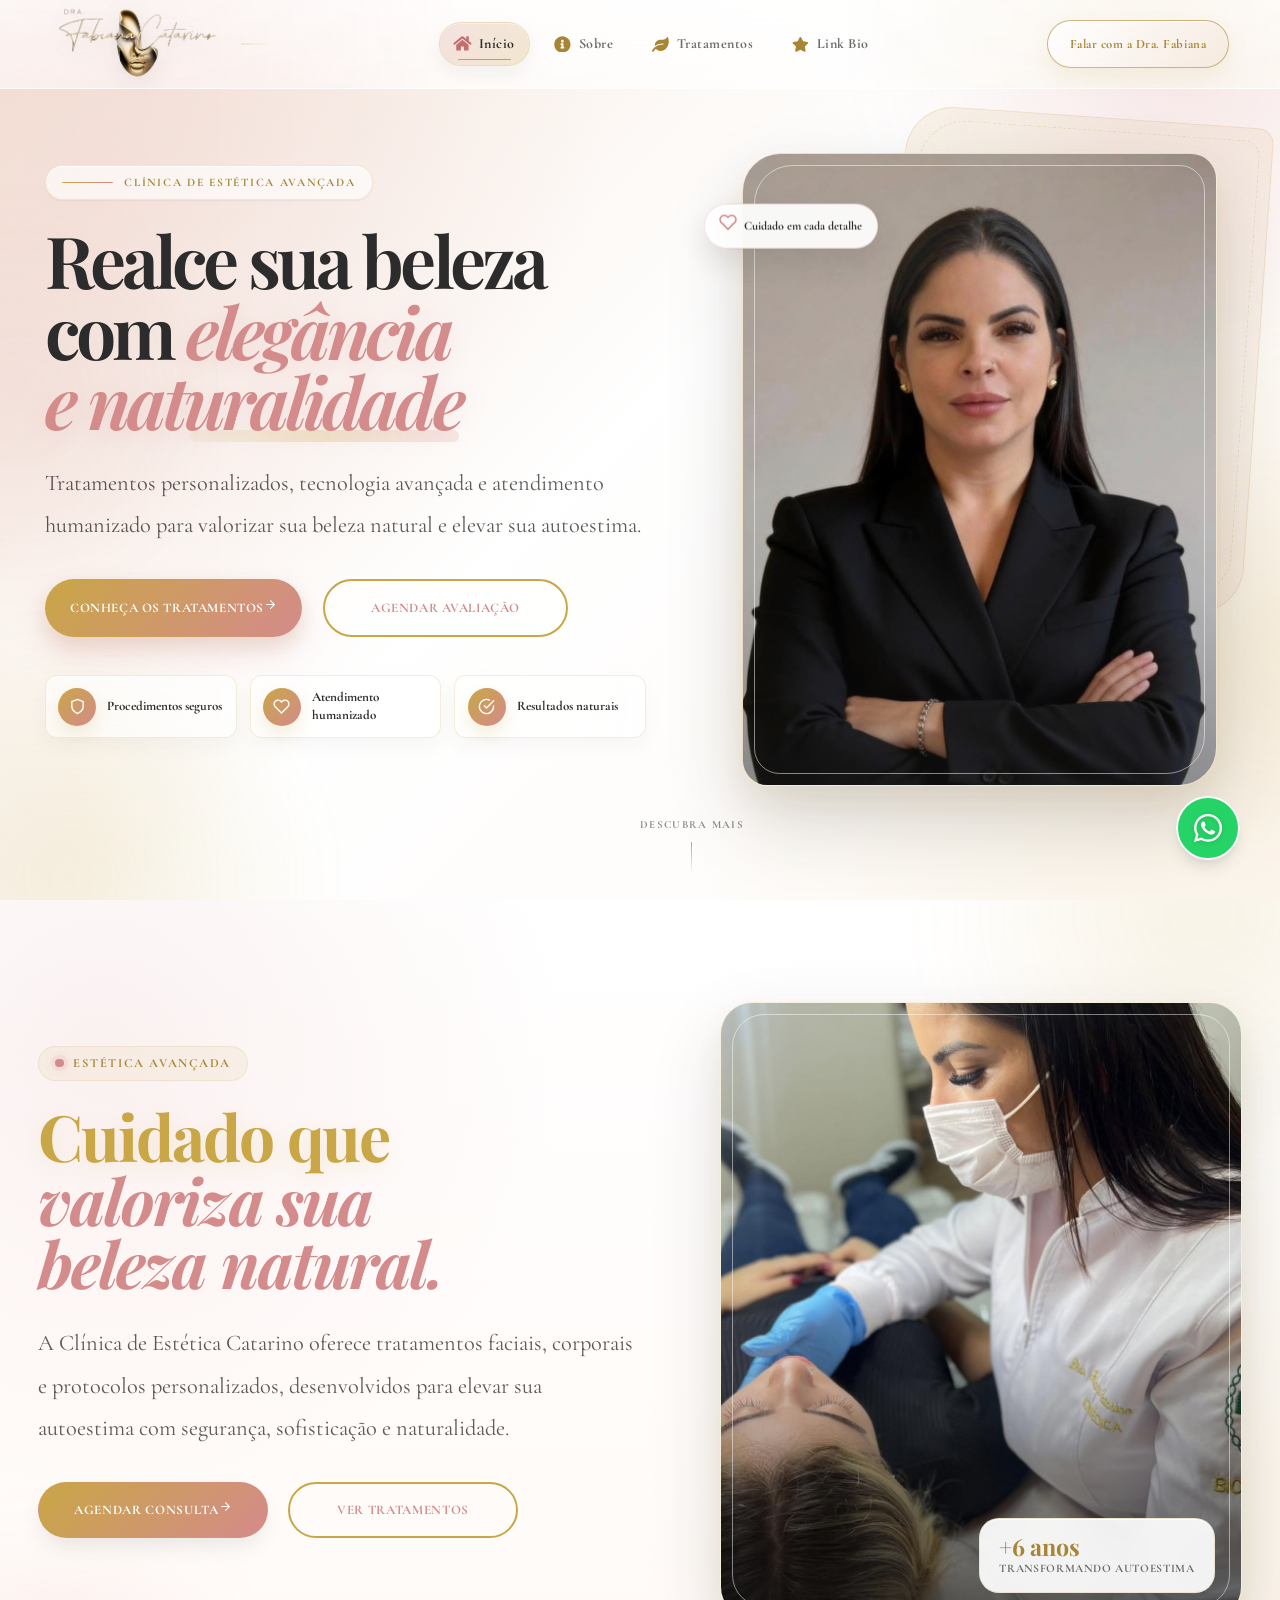
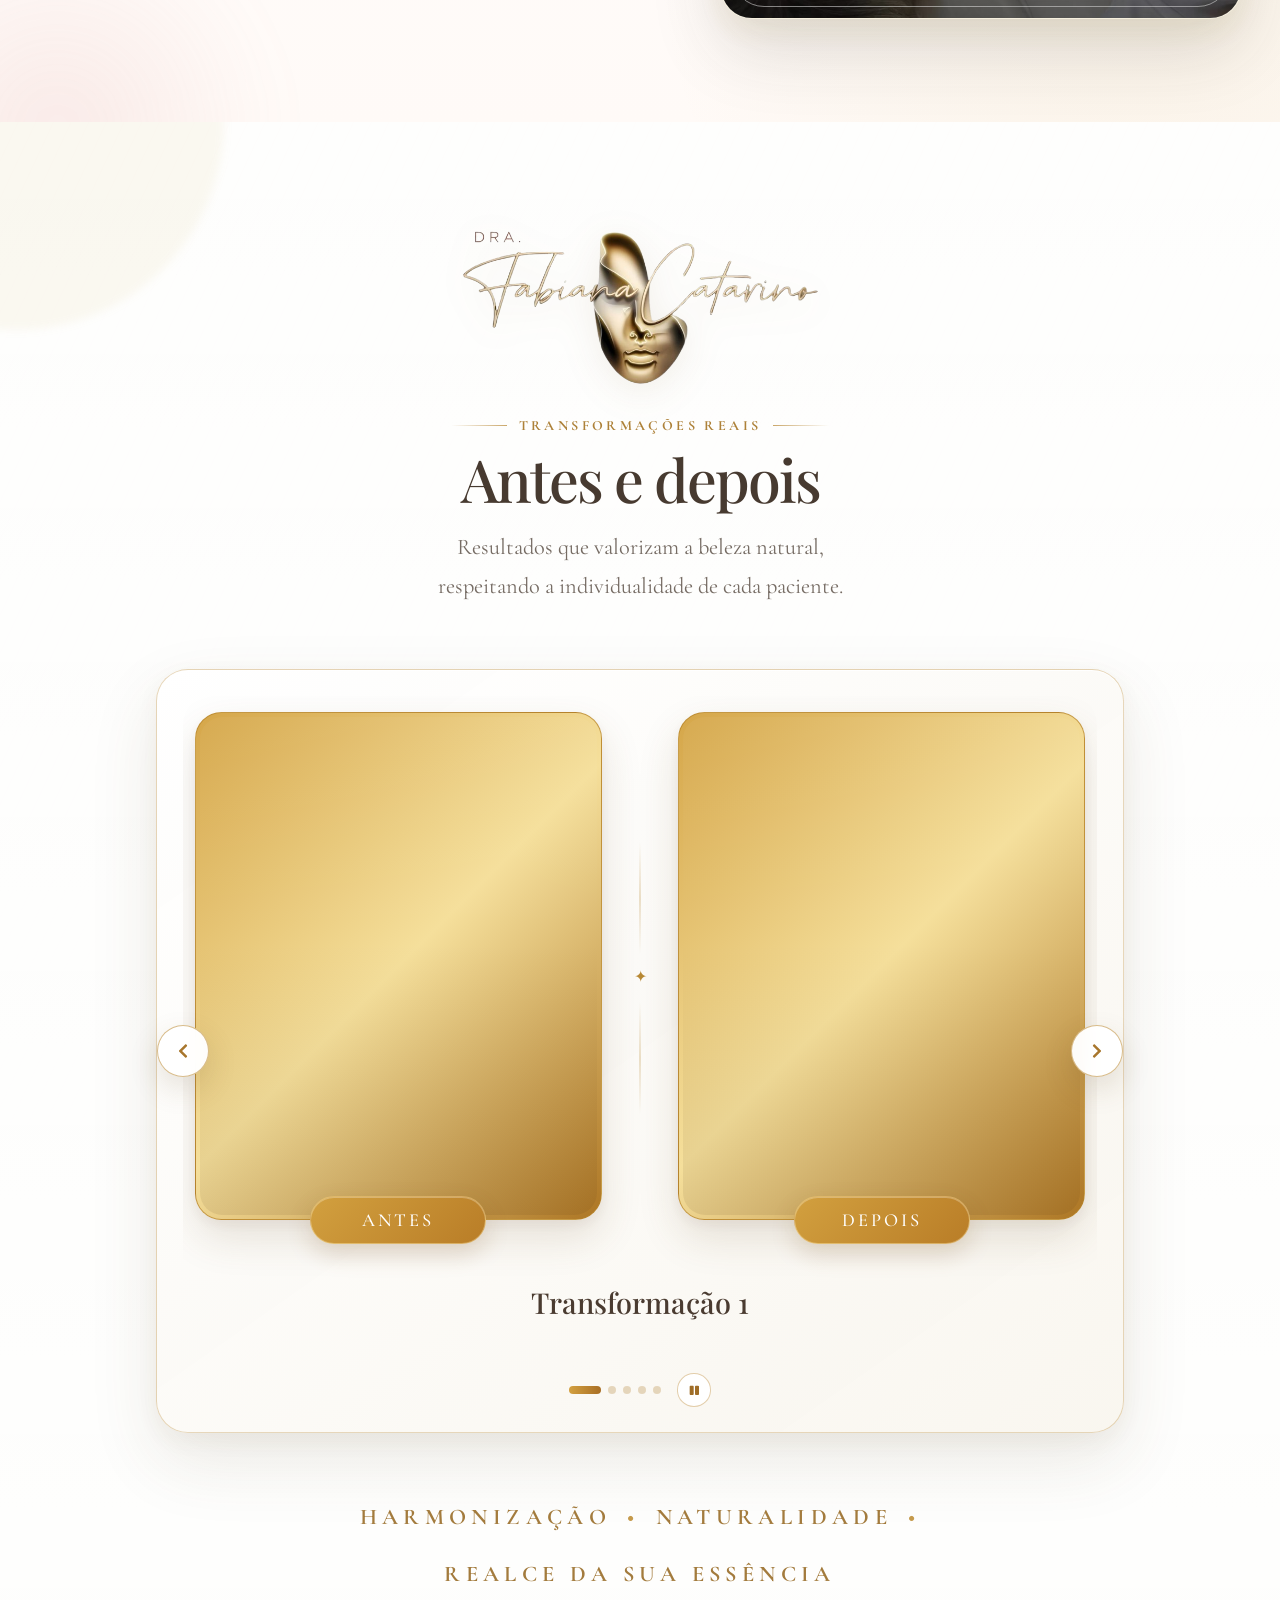
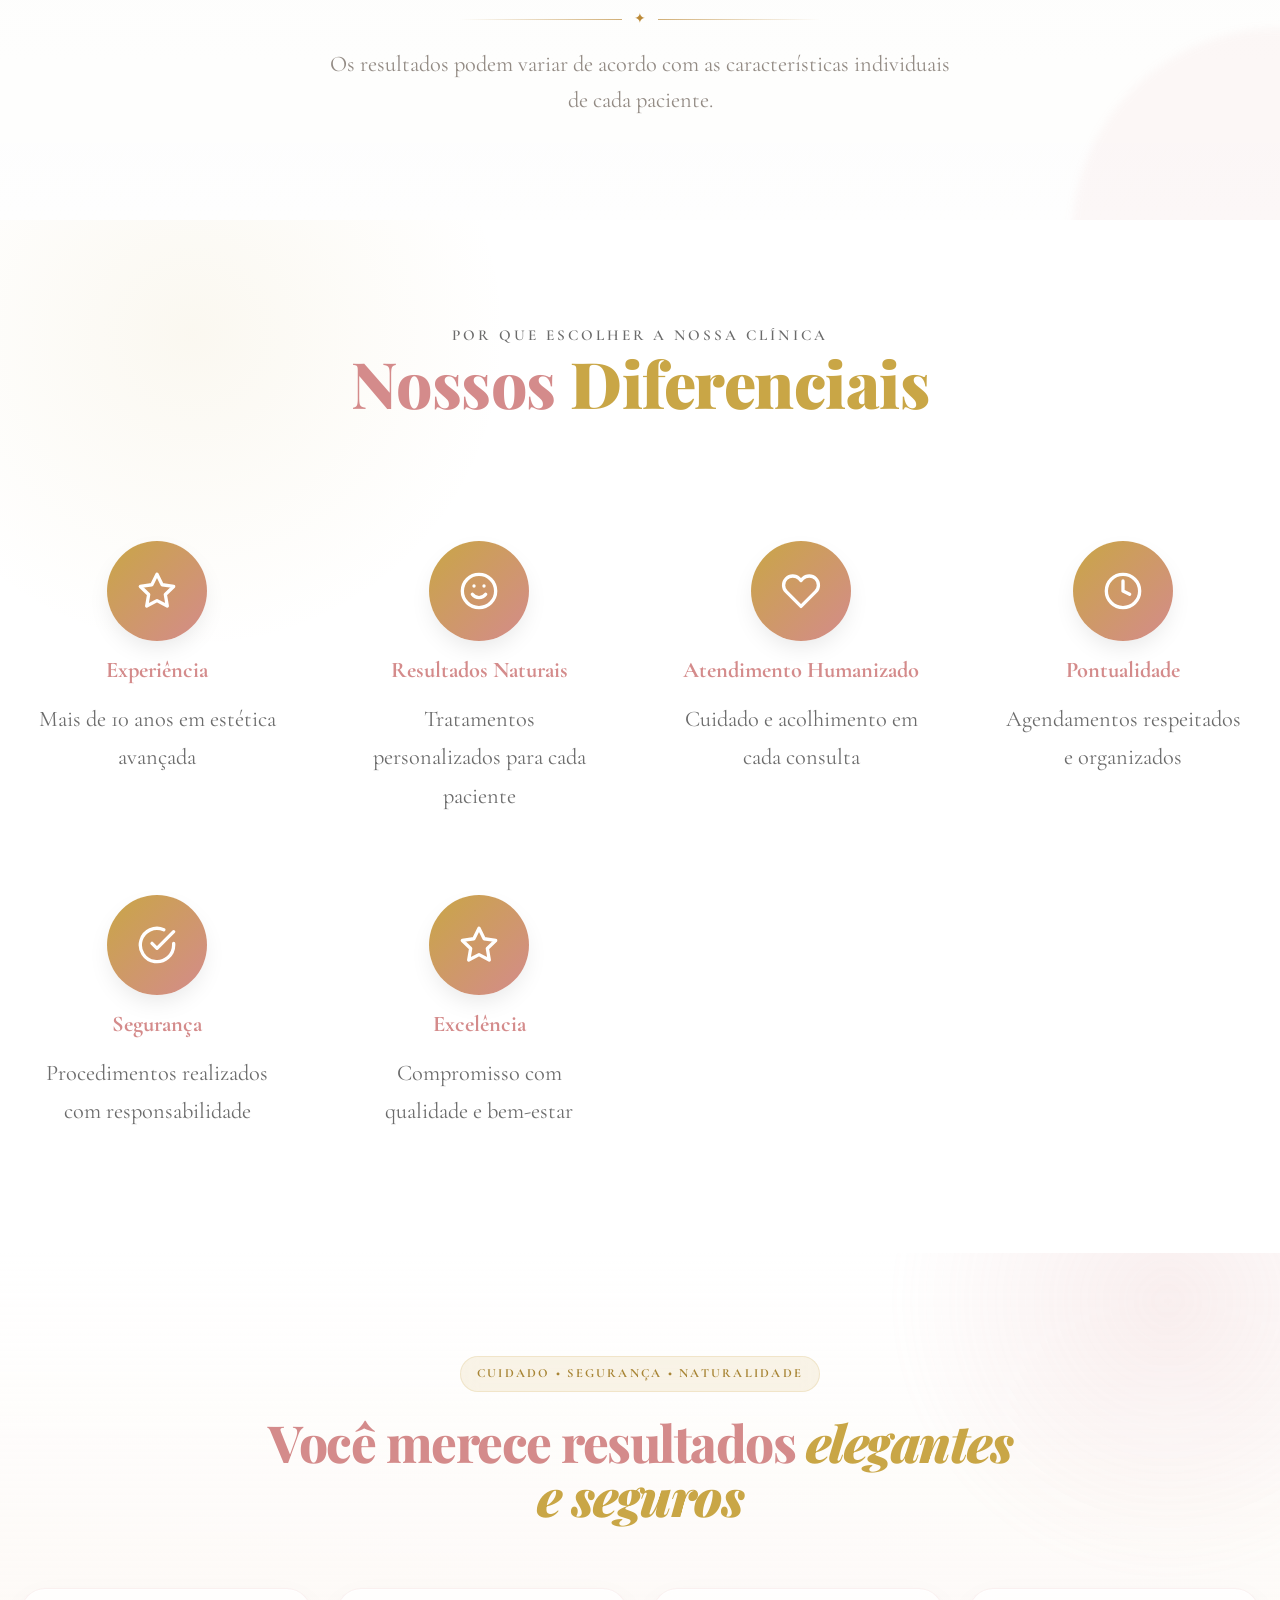
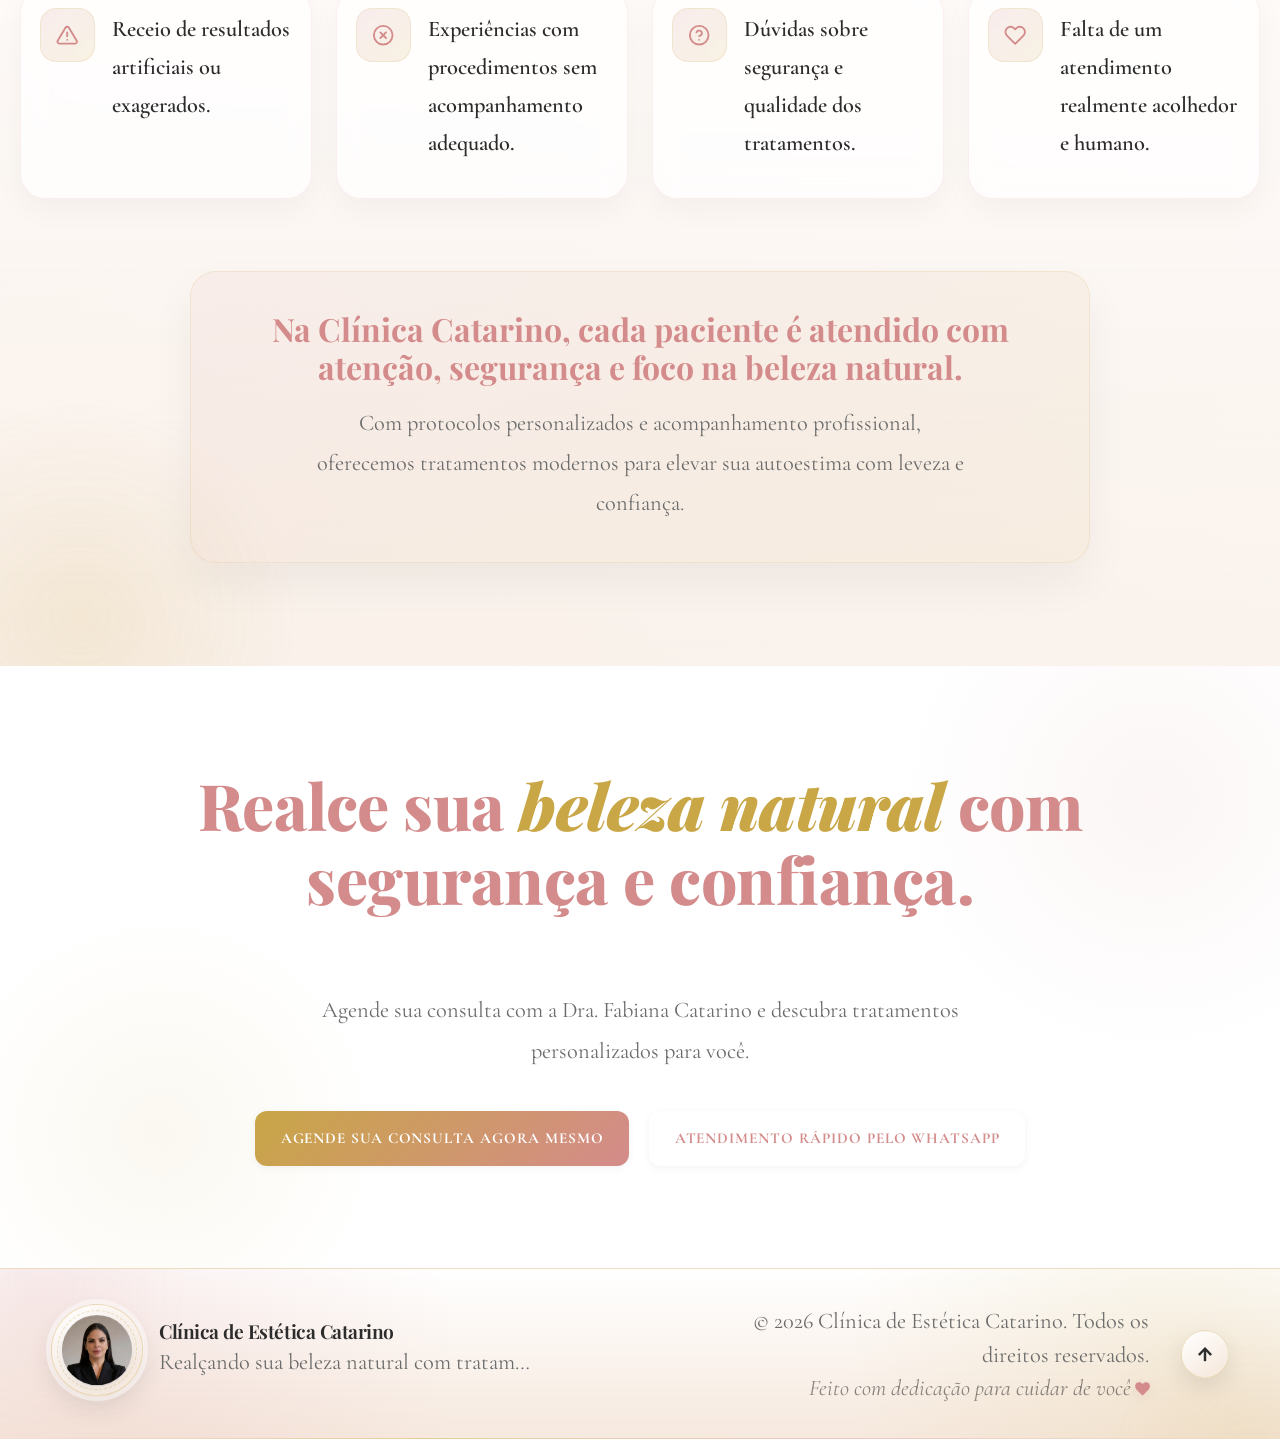
==== commit f20563f5: "Updates" ====
--- a/index.html
+++ b/index.html
@@ -244,7 +244,7 @@
         "sameAs": []
       }
     </script>
-    <script type="module" crossorigin src="/assets/index-BUAAIhxi.js"></script>
+    <script type="module" crossorigin src="/assets/index-DEmG1-9G.js"></script>
     <link rel="stylesheet" crossorigin href="/assets/index-BgNCD26v.css">
   </head>
 
